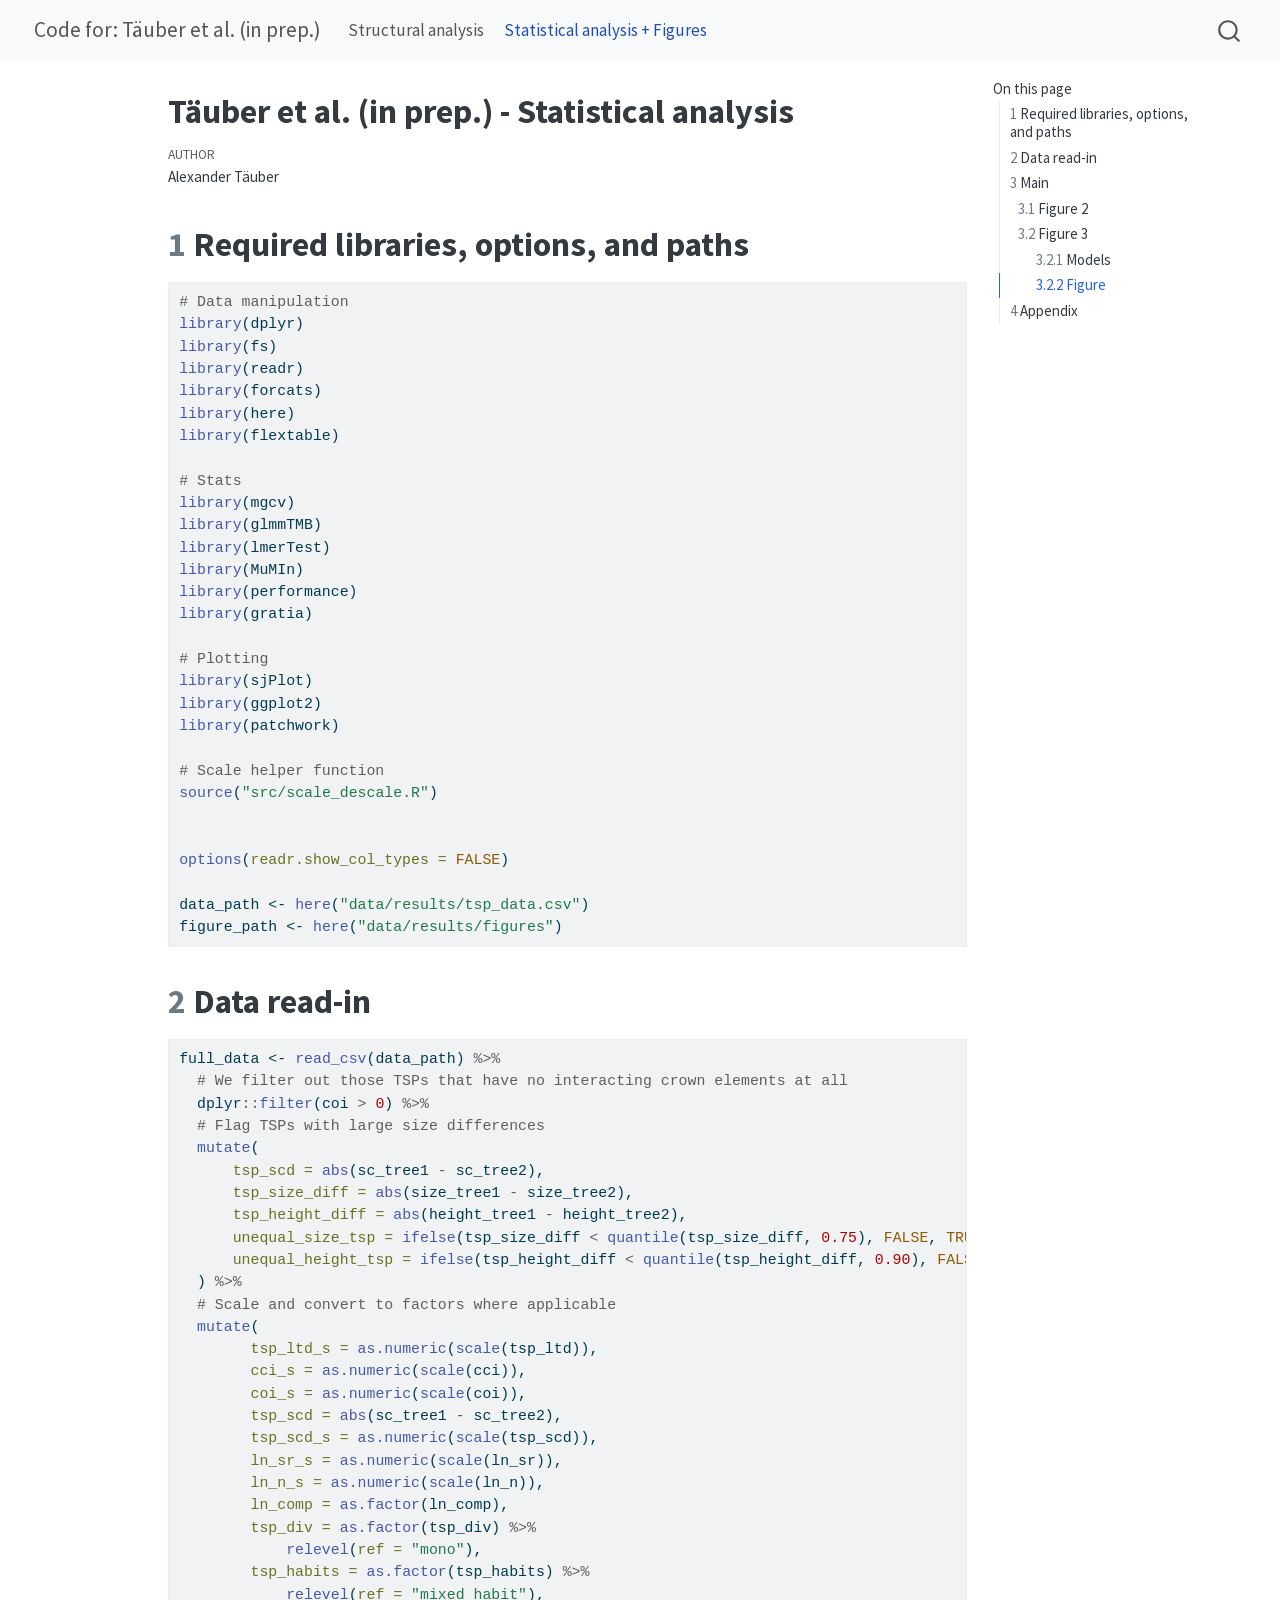
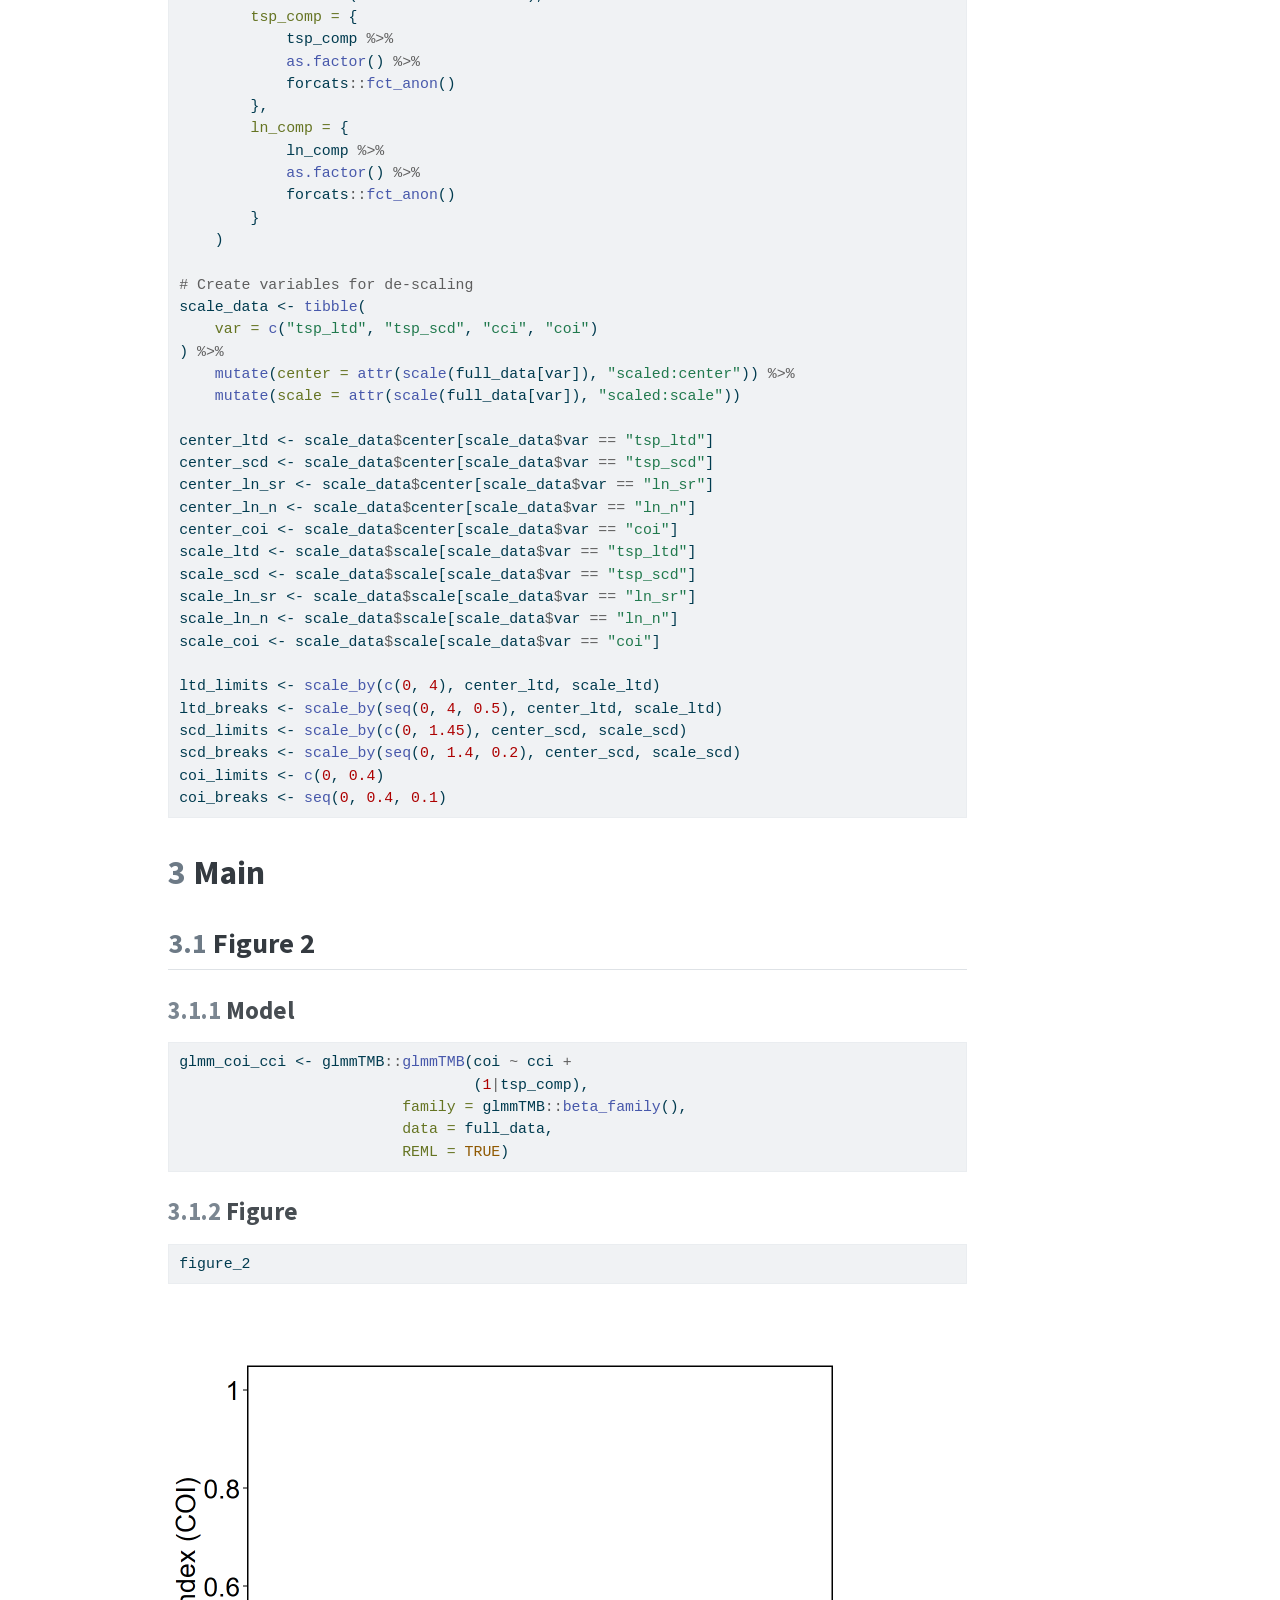
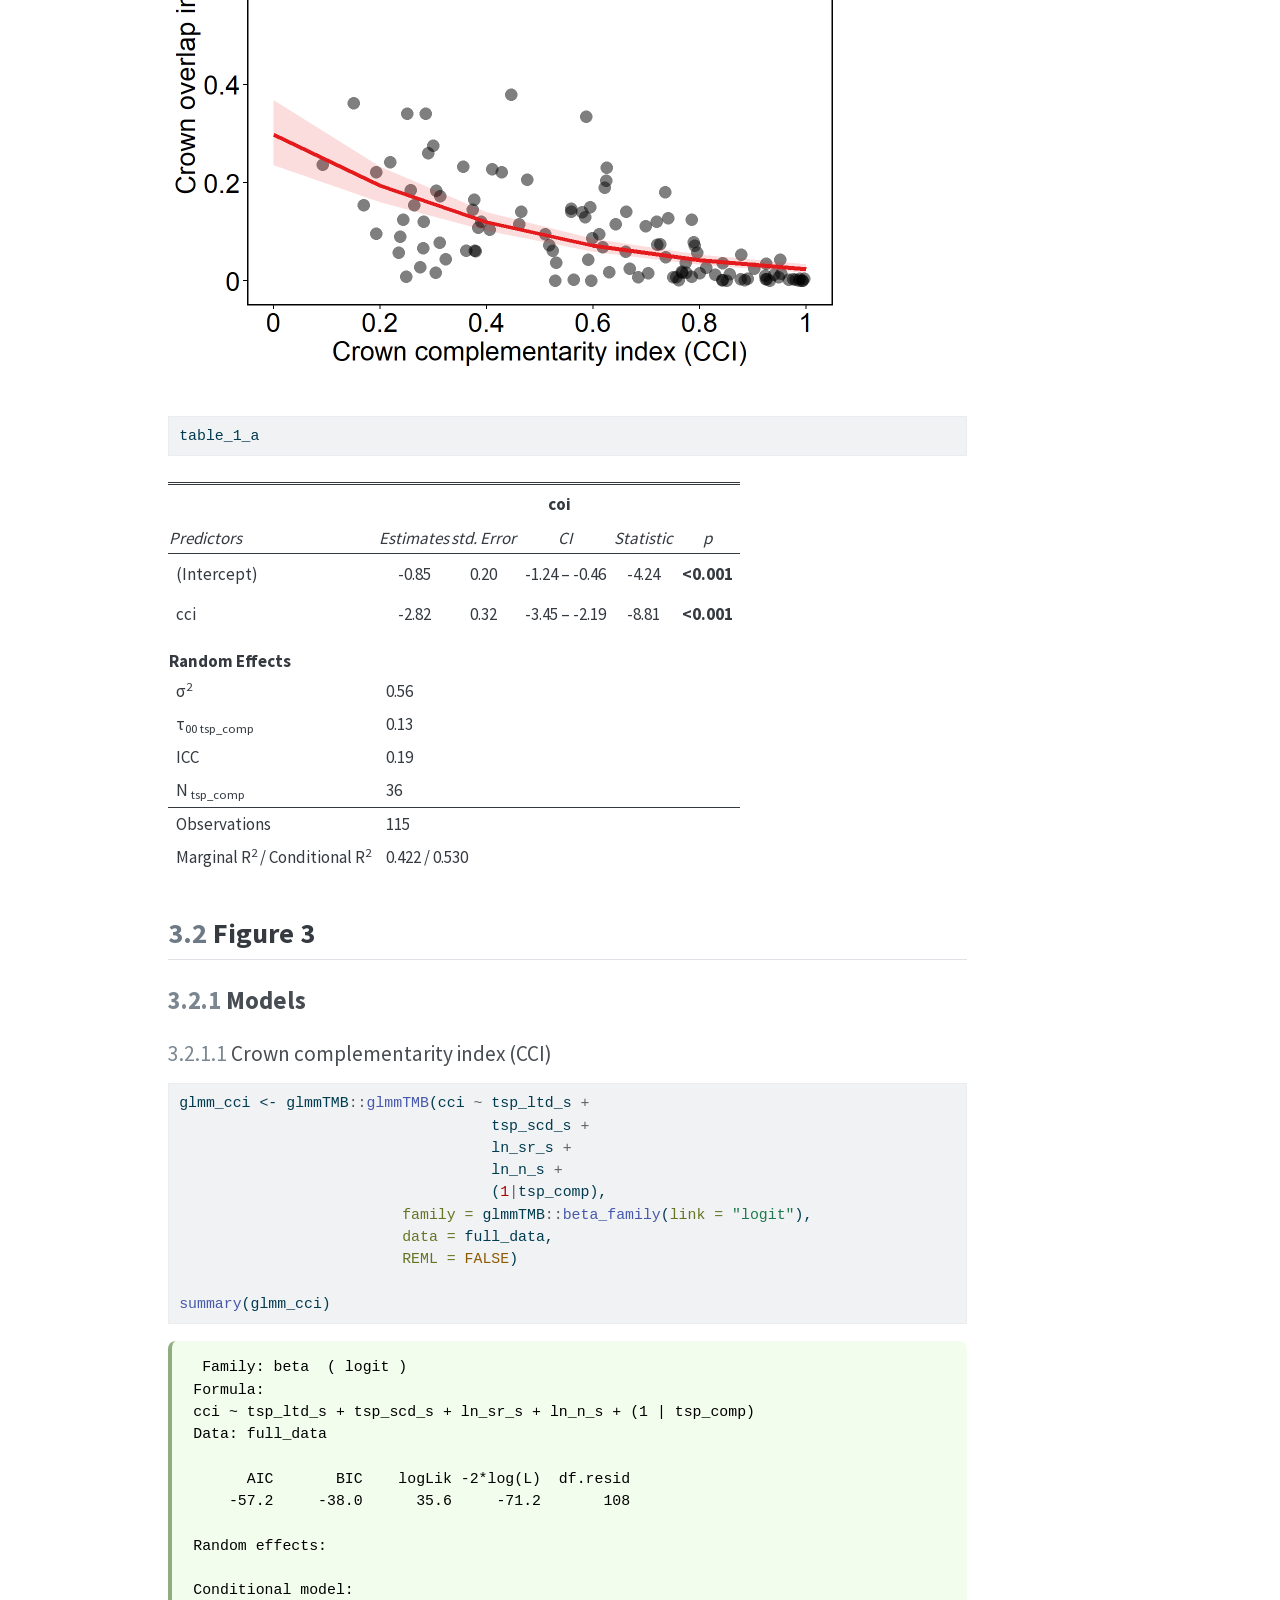
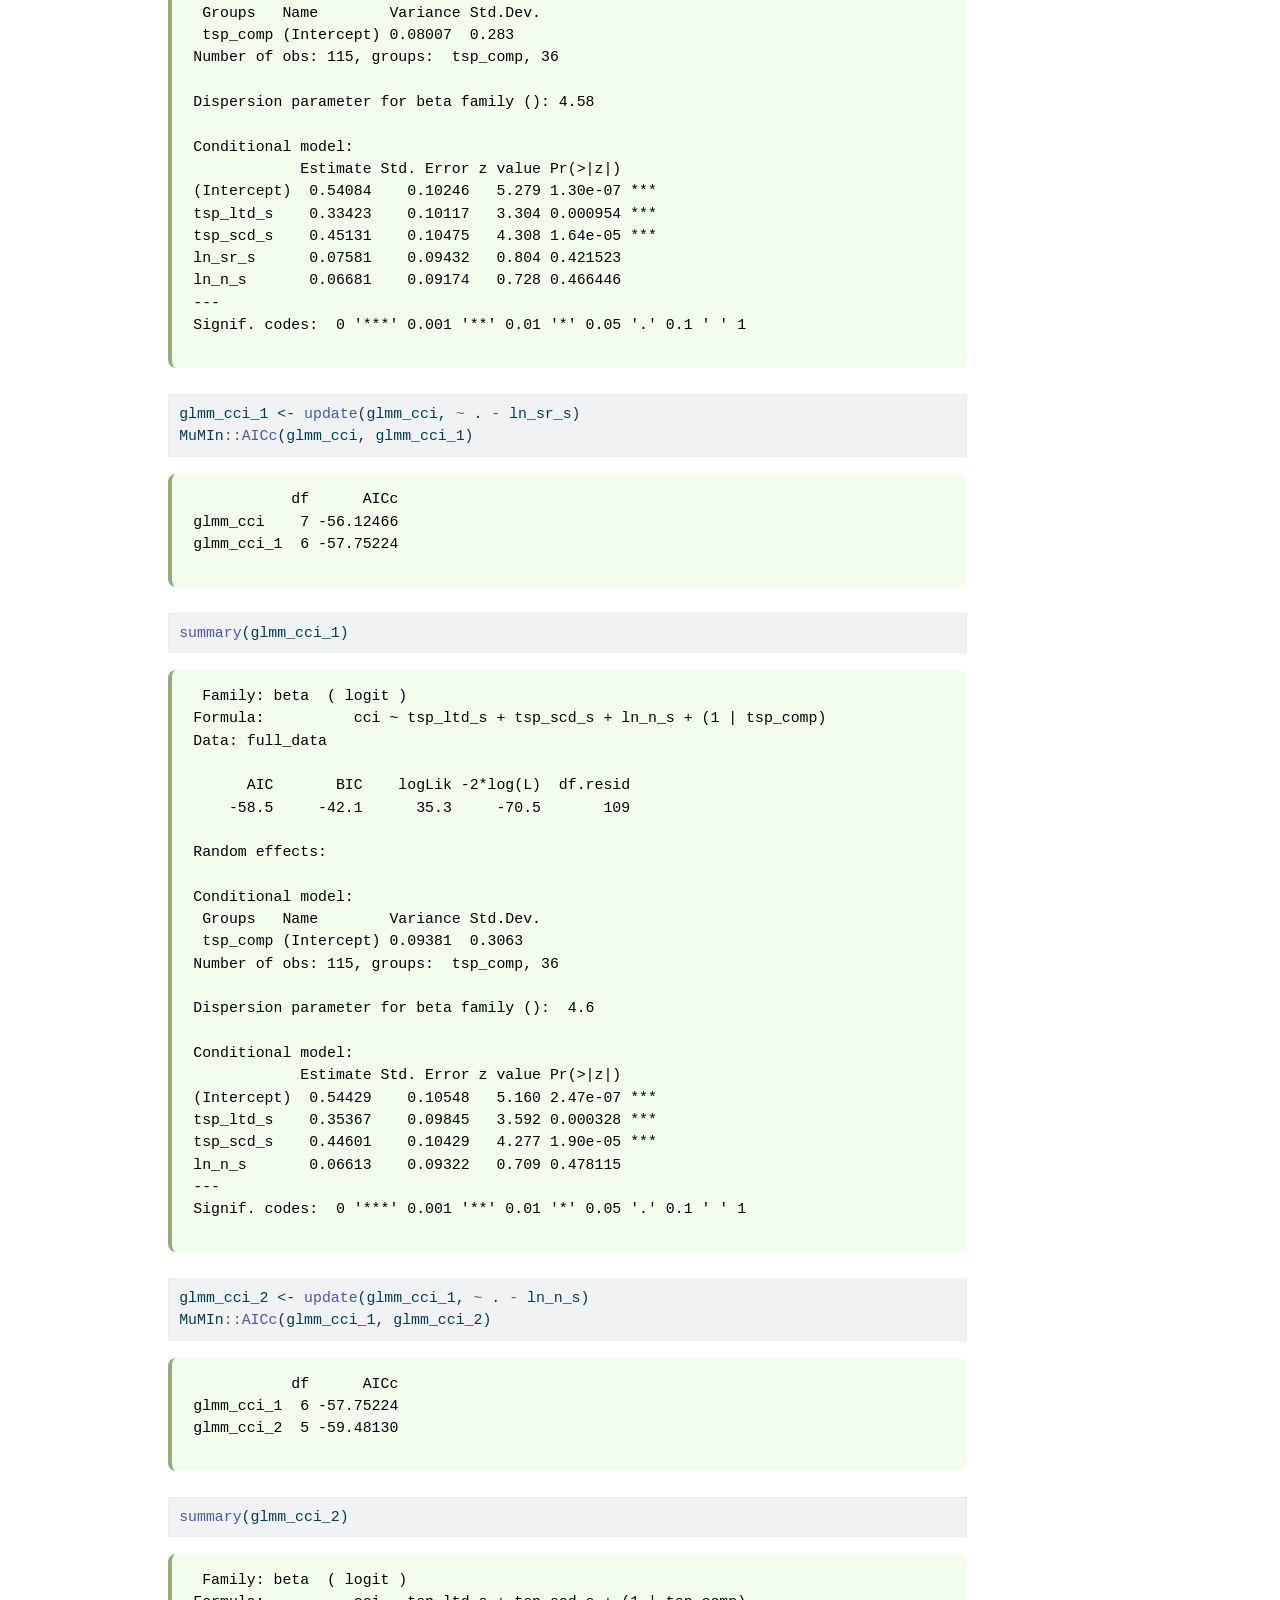
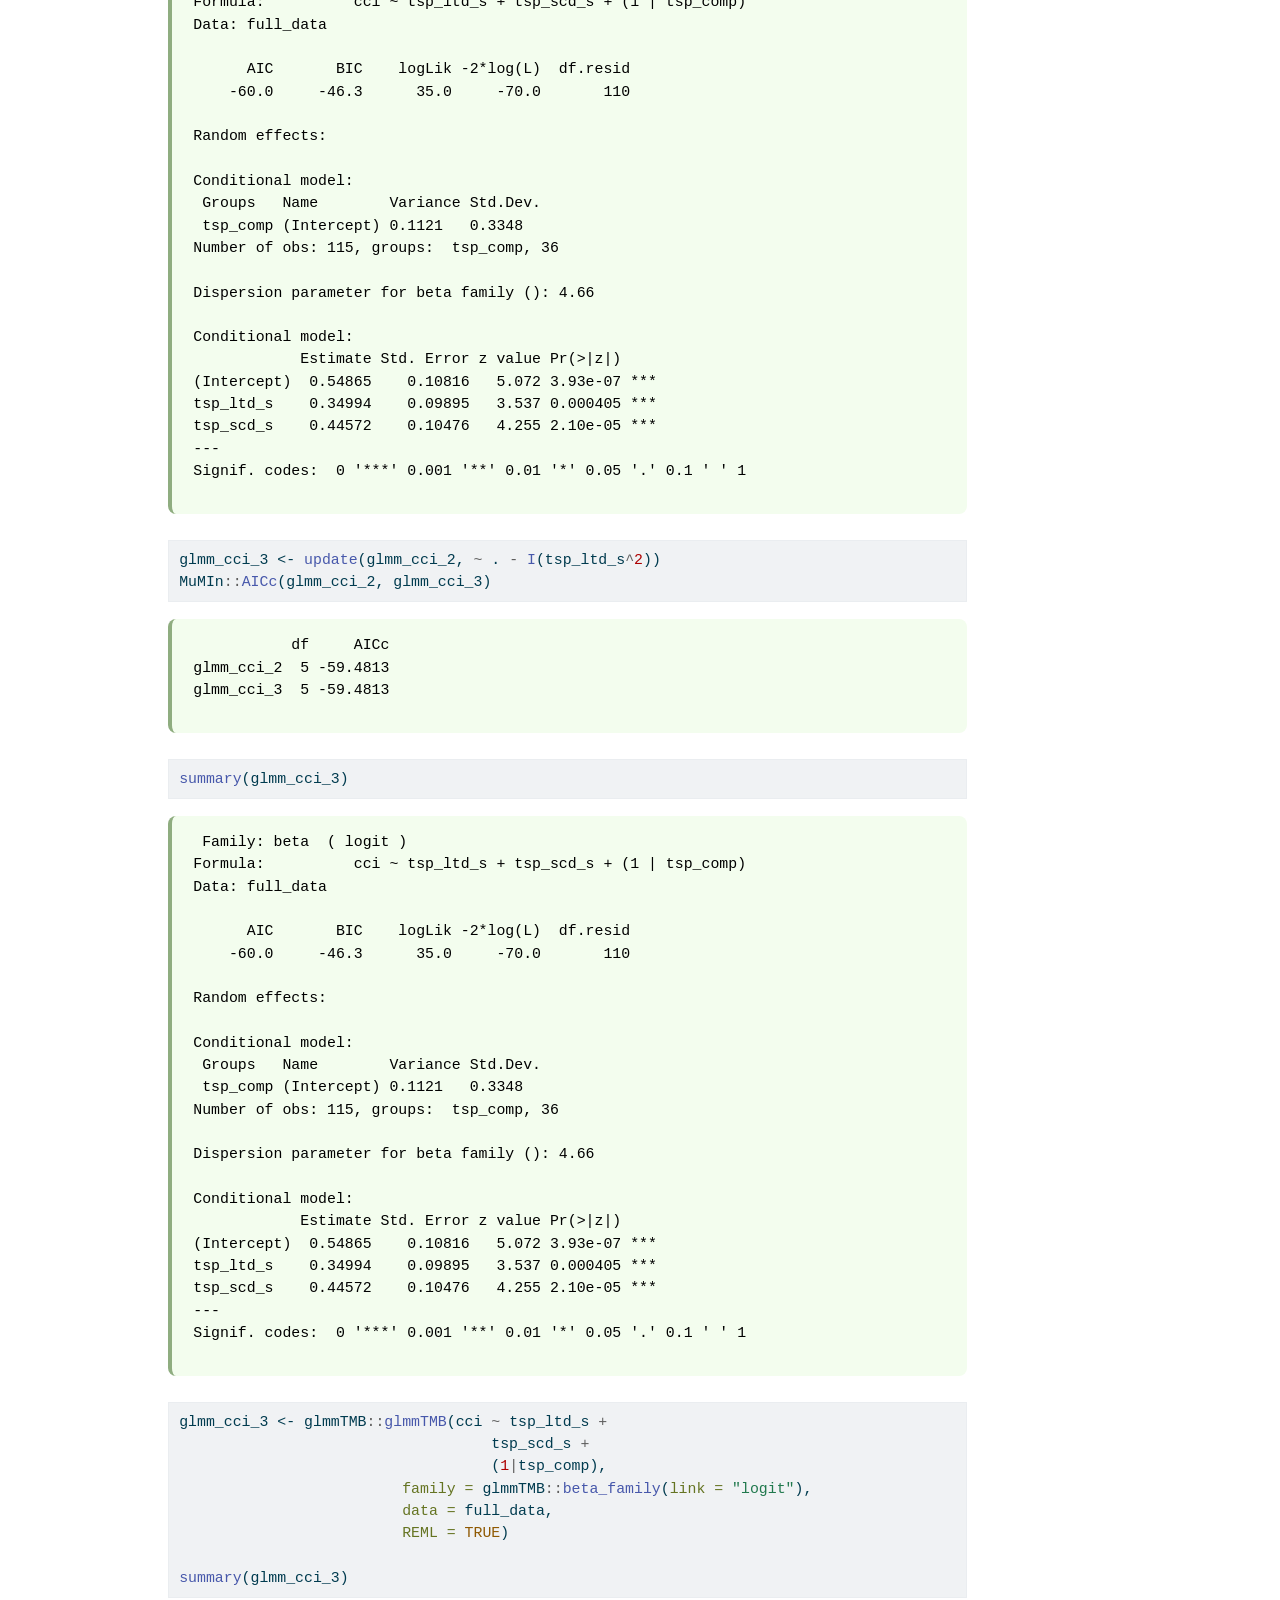
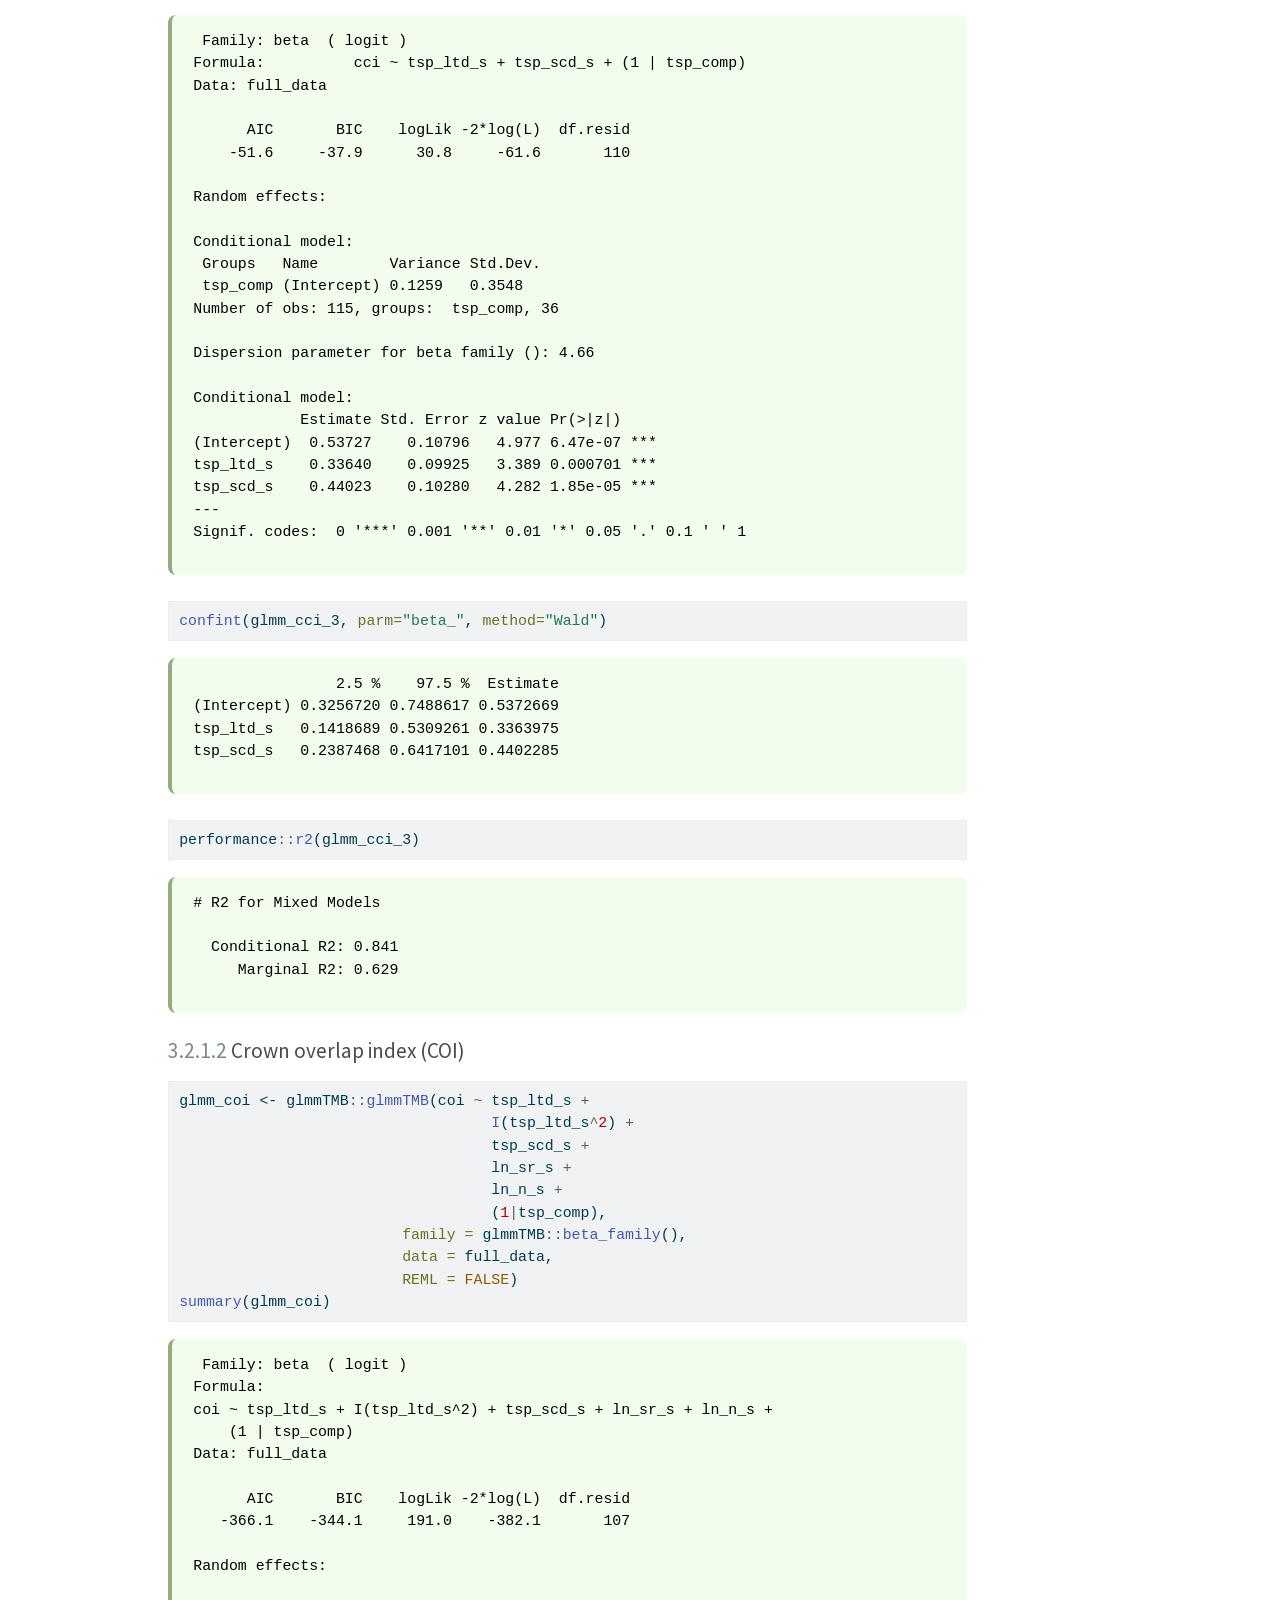
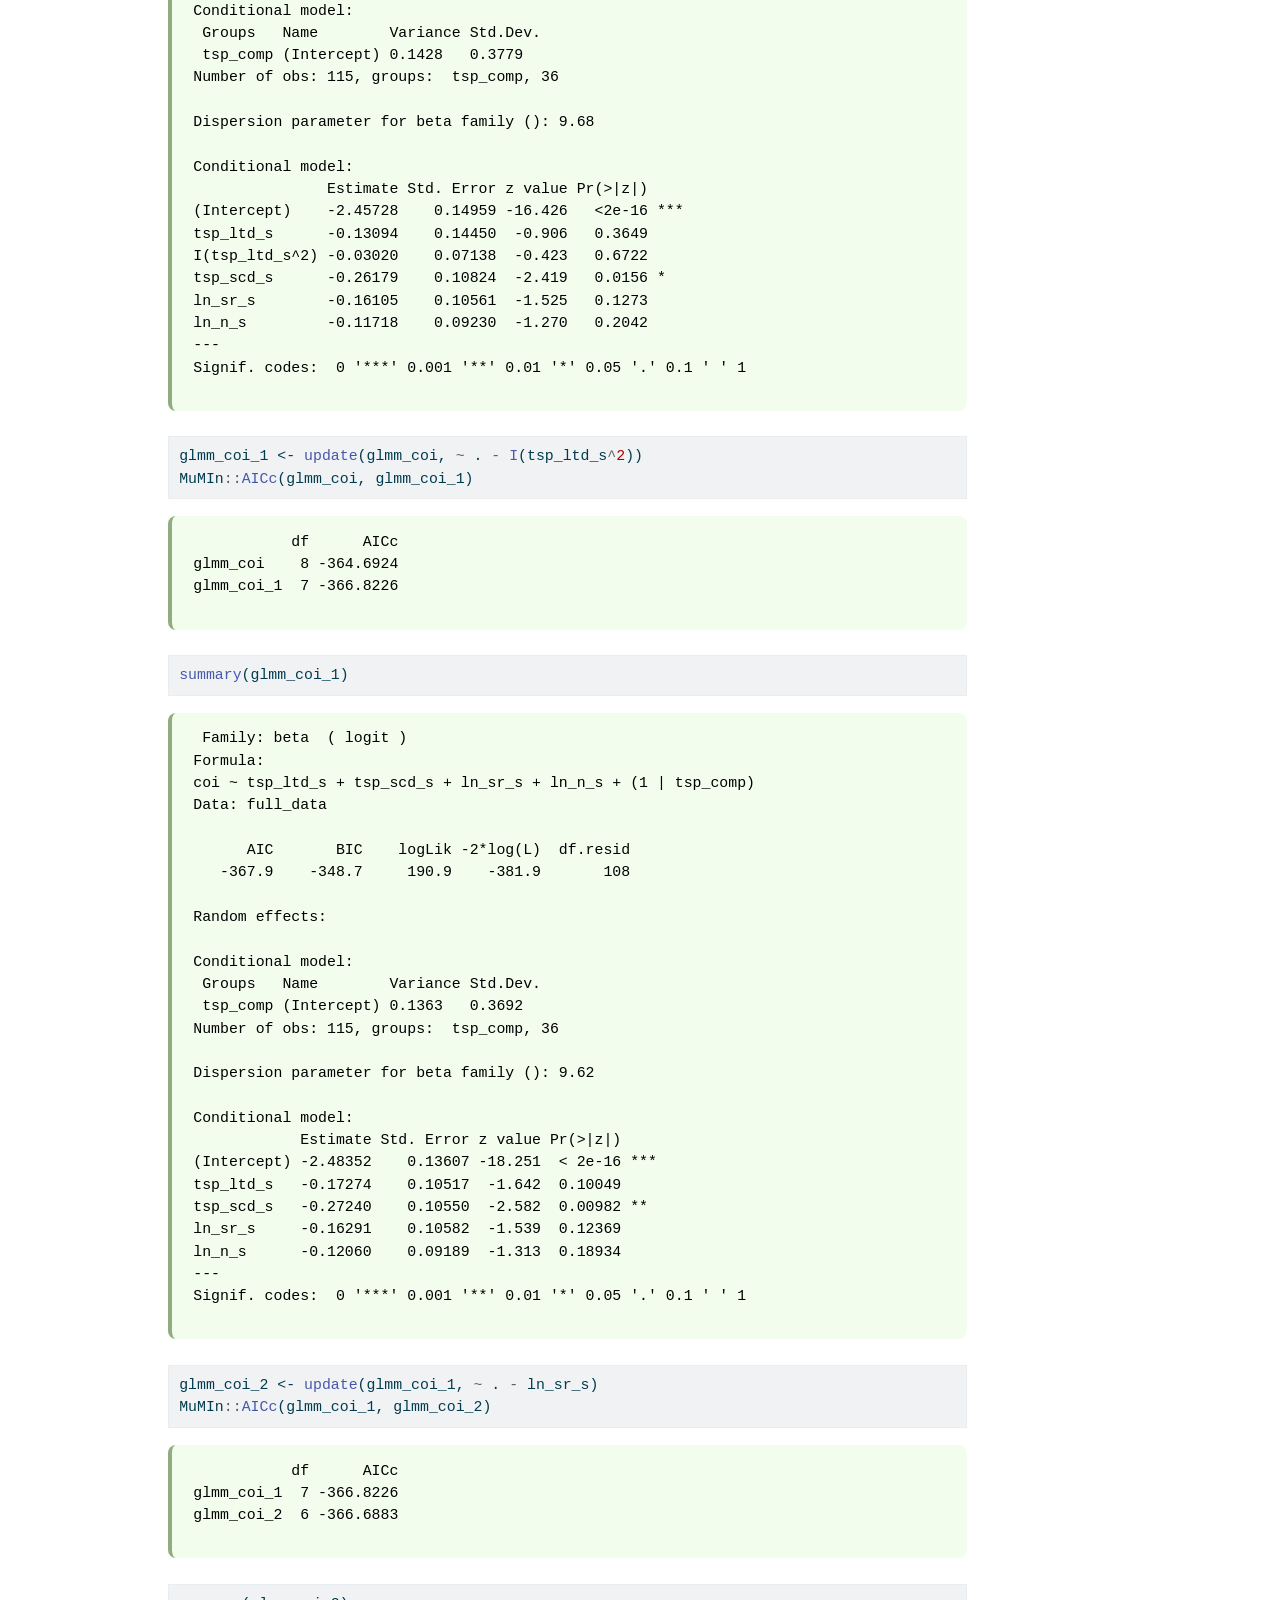
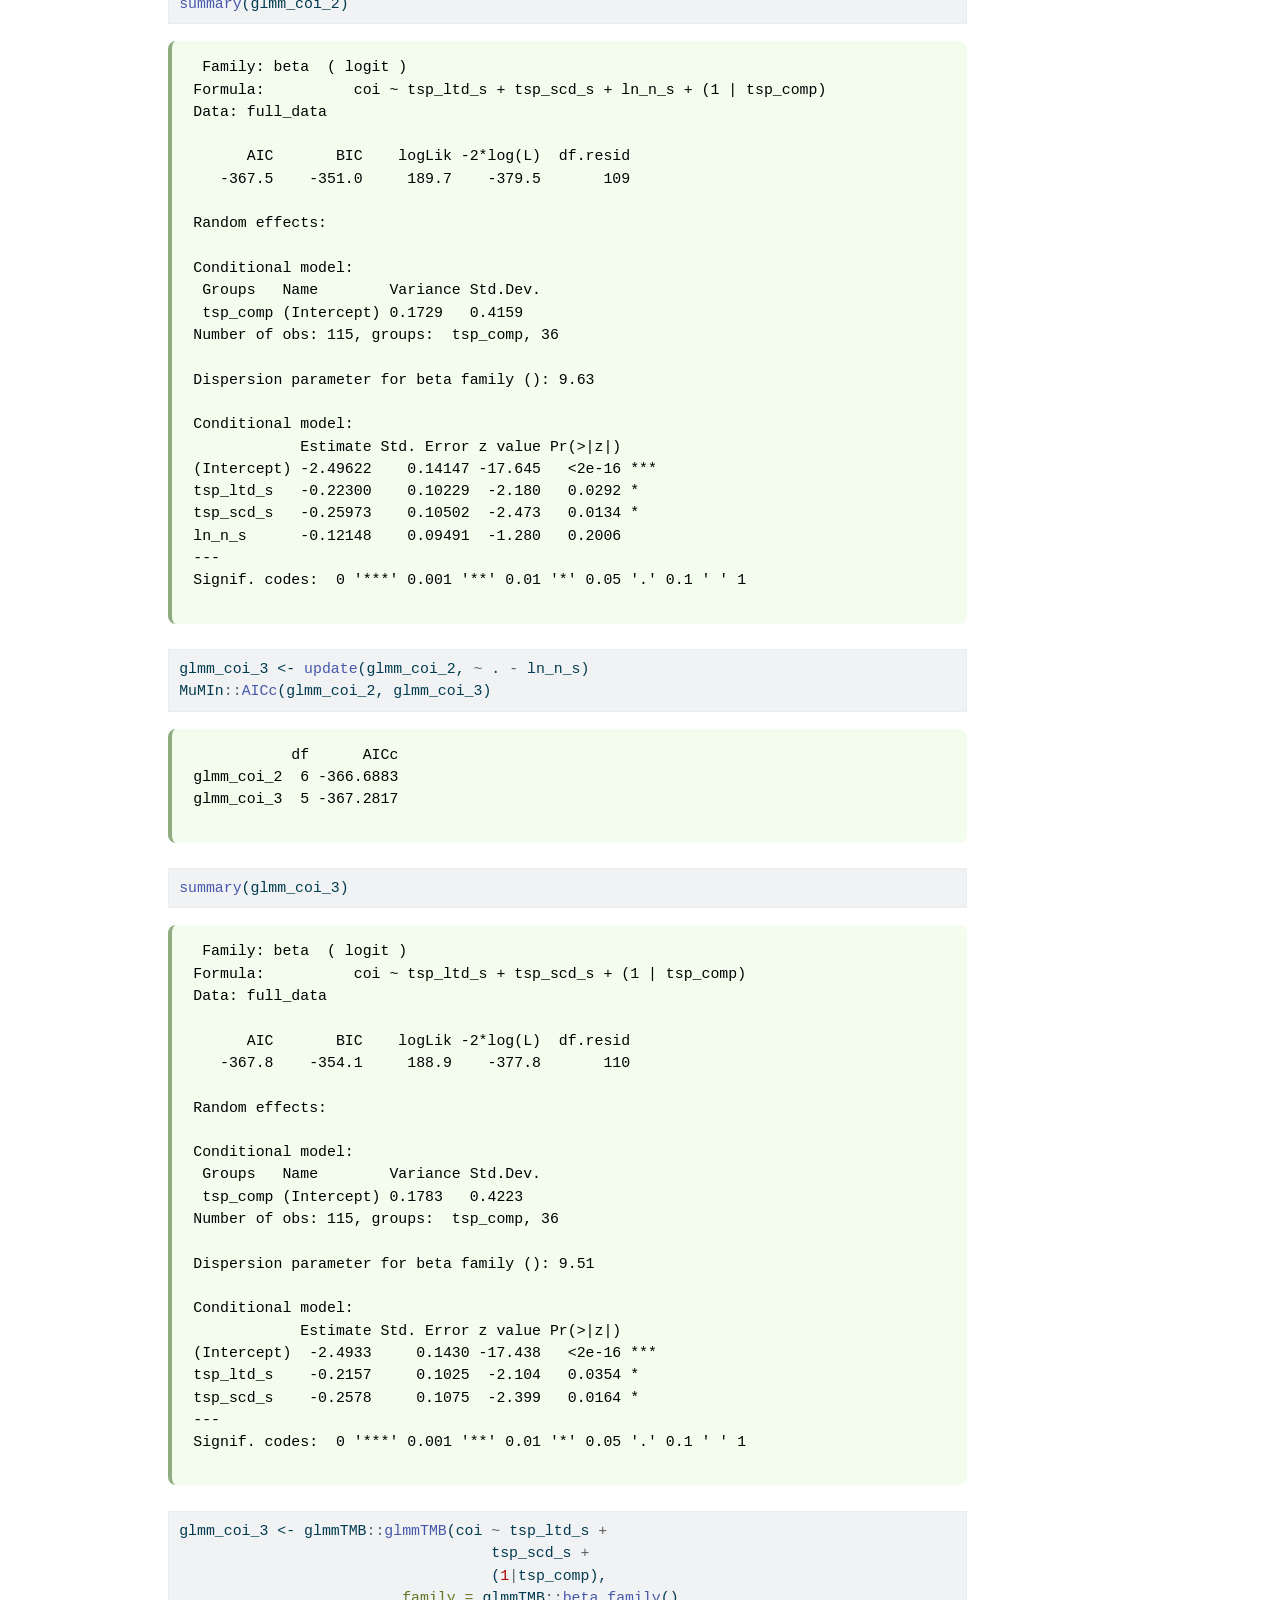
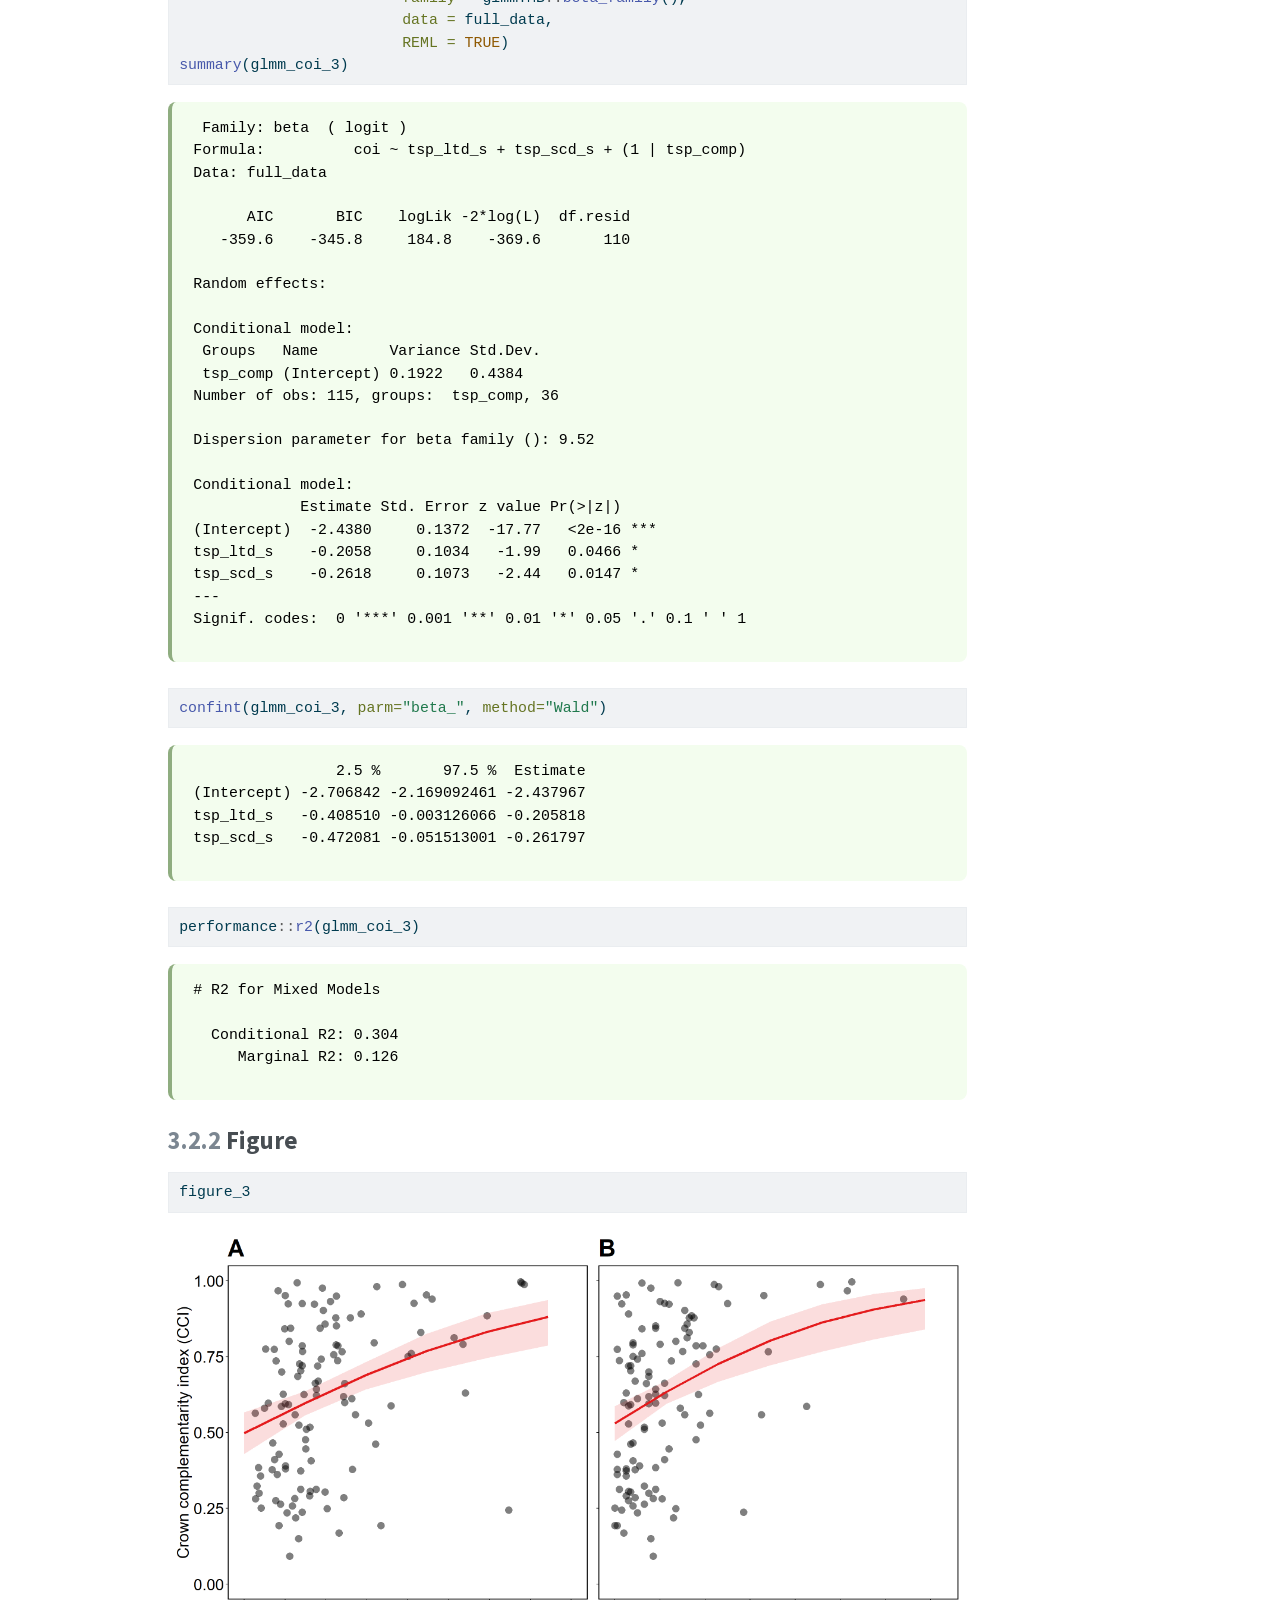
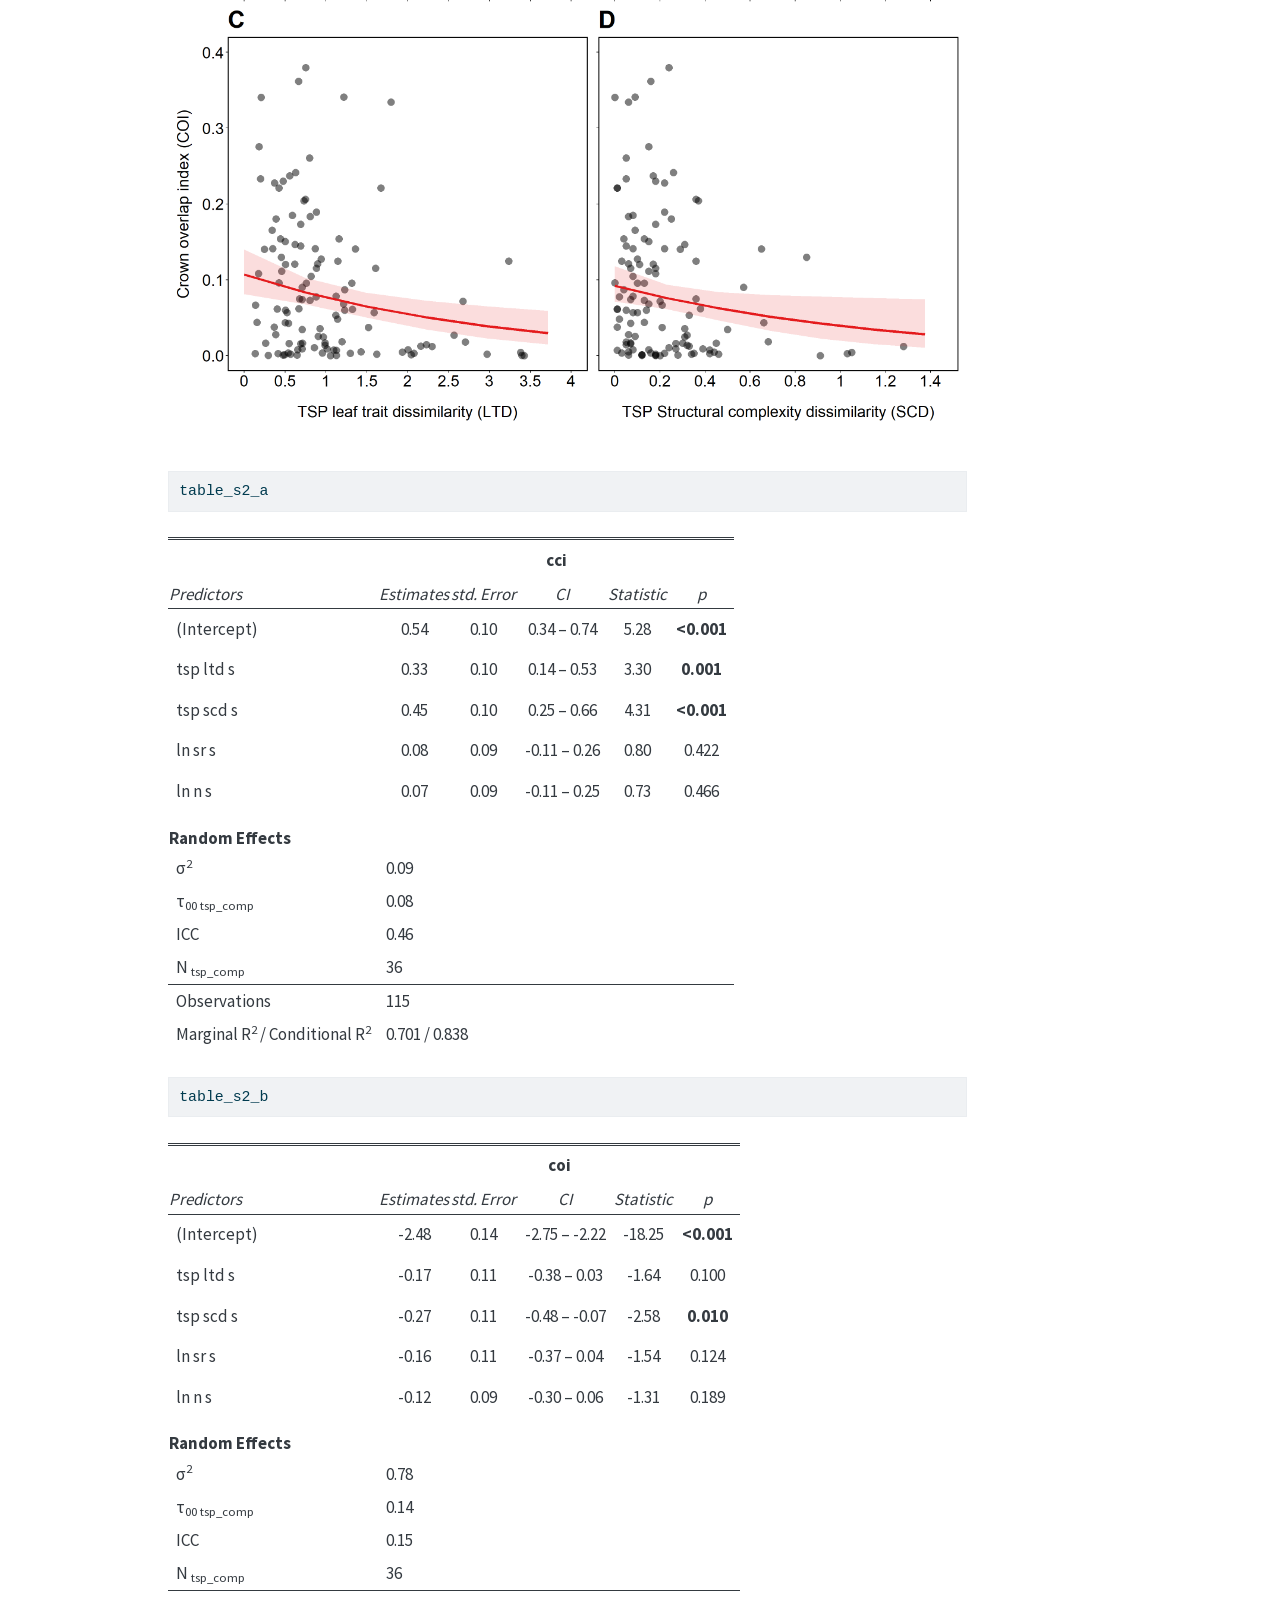
==== docs/models.html @ e3eb1659 "Update html" ====
<!DOCTYPE html>
<html xmlns="http://www.w3.org/1999/xhtml" lang="en" xml:lang="en"><head>

<meta charset="utf-8">
<meta name="generator" content="quarto-1.8.25">

<meta name="viewport" content="width=device-width, initial-scale=1.0, user-scalable=yes">

<meta name="author" content="Alexander Täuber">

<title>Täuber et al. (in prep.) - Statistical analysis – Code for: Täuber et al. (in prep.)</title>
<style>
code{white-space: pre-wrap;}
span.smallcaps{font-variant: small-caps;}
div.columns{display: flex; gap: min(4vw, 1.5em);}
div.column{flex: auto; overflow-x: auto;}
div.hanging-indent{margin-left: 1.5em; text-indent: -1.5em;}
ul.task-list{list-style: none;}
ul.task-list li input[type="checkbox"] {
width: 0.8em;
margin: 0 0.8em 0.2em -1em;  vertical-align: middle;
}

html { -webkit-text-size-adjust: 100%; }
pre > code.sourceCode { white-space: pre; position: relative; }
pre > code.sourceCode > span { display: inline-block; line-height: 1.25; }
pre > code.sourceCode > span:empty { height: 1.2em; }
.sourceCode { overflow: visible; }
code.sourceCode > span { color: inherit; text-decoration: inherit; }
div.sourceCode { margin: 1em 0; }
pre.sourceCode { margin: 0; }
@media screen {
div.sourceCode { overflow: auto; }
}
@media print {
pre > code.sourceCode { white-space: pre-wrap; }
pre > code.sourceCode > span { text-indent: -5em; padding-left: 5em; }
}
pre.numberSource code
{ counter-reset: source-line 0; }
pre.numberSource code > span
{ position: relative; left: -4em; counter-increment: source-line; }
pre.numberSource code > span > a:first-child::before
{ content: counter(source-line);
position: relative; left: -1em; text-align: right; vertical-align: baseline;
border: none; display: inline-block;
-webkit-touch-callout: none; -webkit-user-select: none;
-khtml-user-select: none; -moz-user-select: none;
-ms-user-select: none; user-select: none;
padding: 0 4px; width: 4em;
}
pre.numberSource { margin-left: 3em; padding-left: 4px; }
div.sourceCode
{ }
@media screen {
pre > code.sourceCode > span > a:first-child::before { text-decoration: underline; }
}
</style>


<script>const headroomChanged = new CustomEvent("quarto-hrChanged", {
  detail: {},
  bubbles: true,
  cancelable: false,
  composed: false,
});

const announceDismiss = () => {
  const annEl = window.document.getElementById("quarto-announcement");
  if (annEl) {
    annEl.remove();

    const annId = annEl.getAttribute("data-announcement-id");
    window.localStorage.setItem(`quarto-announce-${annId}`, "true");
  }
};

const announceRegister = () => {
  const annEl = window.document.getElementById("quarto-announcement");
  if (annEl) {
    const annId = annEl.getAttribute("data-announcement-id");
    const isDismissed =
      window.localStorage.getItem(`quarto-announce-${annId}`) || false;
    if (isDismissed) {
      announceDismiss();
      return;
    } else {
      annEl.classList.remove("hidden");
    }

    const actionEl = annEl.querySelector(".quarto-announcement-action");
    if (actionEl) {
      actionEl.addEventListener("click", function (e) {
        e.preventDefault();
        // Hide the bar immediately
        announceDismiss();
      });
    }
  }
};

window.document.addEventListener("DOMContentLoaded", function () {
  let init = false;

  announceRegister();

  // Manage the back to top button, if one is present.
  let lastScrollTop = window.pageYOffset || document.documentElement.scrollTop;
  const scrollDownBuffer = 5;
  const scrollUpBuffer = 35;
  const btn = document.getElementById("quarto-back-to-top");
  const hideBackToTop = () => {
    btn.style.display = "none";
  };
  const showBackToTop = () => {
    btn.style.display = "inline-block";
  };
  if (btn) {
    window.document.addEventListener(
      "scroll",
      function () {
        const currentScrollTop =
          window.pageYOffset || document.documentElement.scrollTop;

        // Shows and hides the button 'intelligently' as the user scrolls
        if (currentScrollTop - scrollDownBuffer > lastScrollTop) {
          hideBackToTop();
          lastScrollTop = currentScrollTop <= 0 ? 0 : currentScrollTop;
        } else if (currentScrollTop < lastScrollTop - scrollUpBuffer) {
          showBackToTop();
          lastScrollTop = currentScrollTop <= 0 ? 0 : currentScrollTop;
        }

        // Show the button at the bottom, hides it at the top
        if (currentScrollTop <= 0) {
          hideBackToTop();
        } else if (
          window.innerHeight + currentScrollTop >=
          document.body.offsetHeight
        ) {
          showBackToTop();
        }
      },
      false
    );
  }

  function throttle(func, wait) {
    var timeout;
    return function () {
      const context = this;
      const args = arguments;
      const later = function () {
        clearTimeout(timeout);
        timeout = null;
        func.apply(context, args);
      };

      if (!timeout) {
        timeout = setTimeout(later, wait);
      }
    };
  }

  function headerOffset() {
    // Set an offset if there is are fixed top navbar
    const headerEl = window.document.querySelector("header.fixed-top");
    if (headerEl) {
      return headerEl.clientHeight;
    } else {
      return 0;
    }
  }

  function footerOffset() {
    const footerEl = window.document.querySelector("footer.footer");
    if (footerEl) {
      return footerEl.clientHeight;
    } else {
      return 0;
    }
  }

  function dashboardOffset() {
    const dashboardNavEl = window.document.getElementById(
      "quarto-dashboard-header"
    );
    if (dashboardNavEl !== null) {
      return dashboardNavEl.clientHeight;
    } else {
      return 0;
    }
  }

  function updateDocumentOffsetWithoutAnimation() {
    updateDocumentOffset(false);
  }

  function updateDocumentOffset(animated) {
    // set body offset
    const topOffset = headerOffset();
    const bodyOffset = topOffset + footerOffset() + dashboardOffset();
    const bodyEl = window.document.body;
    bodyEl.setAttribute("data-bs-offset", topOffset);
    bodyEl.style.paddingTop = topOffset + "px";

    // deal with sidebar offsets
    const sidebars = window.document.querySelectorAll(
      ".sidebar, .headroom-target"
    );
    sidebars.forEach((sidebar) => {
      if (!animated) {
        sidebar.classList.add("notransition");
        // Remove the no transition class after the animation has time to complete
        setTimeout(function () {
          sidebar.classList.remove("notransition");
        }, 201);
      }

      if (window.Headroom && sidebar.classList.contains("sidebar-unpinned")) {
        sidebar.style.top = "0";
        sidebar.style.maxHeight = "100vh";
      } else {
        sidebar.style.top = topOffset + "px";
        sidebar.style.maxHeight = "calc(100vh - " + topOffset + "px)";
      }
    });

    // allow space for footer
    const mainContainer = window.document.querySelector(".quarto-container");
    if (mainContainer) {
      mainContainer.style.minHeight = "calc(100vh - " + bodyOffset + "px)";
    }

    // link offset
    let linkStyle = window.document.querySelector("#quarto-target-style");
    if (!linkStyle) {
      linkStyle = window.document.createElement("style");
      linkStyle.setAttribute("id", "quarto-target-style");
      window.document.head.appendChild(linkStyle);
    }
    while (linkStyle.firstChild) {
      linkStyle.removeChild(linkStyle.firstChild);
    }
    if (topOffset > 0) {
      linkStyle.appendChild(
        window.document.createTextNode(`
      section:target::before {
        content: "";
        display: block;
        height: ${topOffset}px;
        margin: -${topOffset}px 0 0;
      }`)
      );
    }
    if (init) {
      window.dispatchEvent(headroomChanged);
    }
    init = true;
  }

  // initialize headroom
  var header = window.document.querySelector("#quarto-header");
  if (header && window.Headroom) {
    const headroom = new window.Headroom(header, {
      tolerance: 5,
      onPin: function () {
        const sidebars = window.document.querySelectorAll(
          ".sidebar, .headroom-target"
        );
        sidebars.forEach((sidebar) => {
          sidebar.classList.remove("sidebar-unpinned");
        });
        updateDocumentOffset();
      },
      onUnpin: function () {
        const sidebars = window.document.querySelectorAll(
          ".sidebar, .headroom-target"
        );
        sidebars.forEach((sidebar) => {
          sidebar.classList.add("sidebar-unpinned");
        });
        updateDocumentOffset();
      },
    });
    headroom.init();

    let frozen = false;
    window.quartoToggleHeadroom = function () {
      if (frozen) {
        headroom.unfreeze();
        frozen = false;
      } else {
        headroom.freeze();
        frozen = true;
      }
    };
  }

  window.addEventListener(
    "hashchange",
    function (e) {
      if (
        getComputedStyle(document.documentElement).scrollBehavior !== "smooth"
      ) {
        window.scrollTo(0, window.pageYOffset - headerOffset());
      }
    },
    false
  );

  // Observe size changed for the header
  const headerEl = window.document.querySelector("header.fixed-top");
  if (headerEl && window.ResizeObserver) {
    const observer = new window.ResizeObserver(() => {
      setTimeout(updateDocumentOffsetWithoutAnimation, 0);
    });
    observer.observe(headerEl, {
      attributes: true,
      childList: true,
      characterData: true,
    });
  } else {
    window.addEventListener(
      "resize",
      throttle(updateDocumentOffsetWithoutAnimation, 50)
    );
  }
  setTimeout(updateDocumentOffsetWithoutAnimation, 250);

  // fixup index.html links if we aren't on the filesystem
  if (window.location.protocol !== "file:") {
    const links = window.document.querySelectorAll("a");
    for (let i = 0; i < links.length; i++) {
      if (links[i].href) {
        links[i].dataset.originalHref = links[i].href;
        links[i].href = links[i].href.replace(/\/index\.html/, "/");
      }
    }

    // Fixup any sharing links that require urls
    // Append url to any sharing urls
    const sharingLinks = window.document.querySelectorAll(
      "a.sidebar-tools-main-item, a.quarto-navigation-tool, a.quarto-navbar-tools, a.quarto-navbar-tools-item"
    );
    for (let i = 0; i < sharingLinks.length; i++) {
      const sharingLink = sharingLinks[i];
      const href = sharingLink.getAttribute("href");
      if (href) {
        sharingLink.setAttribute(
          "href",
          href.replace("|url|", window.location.href)
        );
      }
    }

    // Scroll the active navigation item into view, if necessary
    const navSidebar = window.document.querySelector("nav#quarto-sidebar");
    if (navSidebar) {
      // Find the active item
      const activeItem = navSidebar.querySelector("li.sidebar-item a.active");
      if (activeItem) {
        // Wait for the scroll height and height to resolve by observing size changes on the
        // nav element that is scrollable
        const resizeObserver = new ResizeObserver((_entries) => {
          // The bottom of the element
          const elBottom = activeItem.offsetTop;
          const viewBottom = navSidebar.scrollTop + navSidebar.clientHeight;

          // The element height and scroll height are the same, then we are still loading
          if (viewBottom !== navSidebar.scrollHeight) {
            // Determine if the item isn't visible and scroll to it
            if (elBottom >= viewBottom) {
              navSidebar.scrollTop = elBottom;
            }

            // stop observing now since we've completed the scroll
            resizeObserver.unobserve(navSidebar);
          }
        });
        resizeObserver.observe(navSidebar);
      }
    }
  }
});
</script>
<script>/*!
 * headroom.js v0.12.0 - Give your page some headroom. Hide your header until you need it
 * Copyright (c) 2020 Nick Williams - http://wicky.nillia.ms/headroom.js
 * License: MIT
 */

!function(t,n){"object"==typeof exports&&"undefined"!=typeof module?module.exports=n():"function"==typeof define&&define.amd?define(n):(t=t||self).Headroom=n()}(this,function(){"use strict";function t(){return"undefined"!=typeof window}function d(t){return function(t){return t&&t.document&&function(t){return 9===t.nodeType}(t.document)}(t)?function(t){var n=t.document,o=n.body,s=n.documentElement;return{scrollHeight:function(){return Math.max(o.scrollHeight,s.scrollHeight,o.offsetHeight,s.offsetHeight,o.clientHeight,s.clientHeight)},height:function(){return t.innerHeight||s.clientHeight||o.clientHeight},scrollY:function(){return void 0!==t.pageYOffset?t.pageYOffset:(s||o.parentNode||o).scrollTop}}}(t):function(t){return{scrollHeight:function(){return Math.max(t.scrollHeight,t.offsetHeight,t.clientHeight)},height:function(){return Math.max(t.offsetHeight,t.clientHeight)},scrollY:function(){return t.scrollTop}}}(t)}function n(t,s,e){var n,o=function(){var n=!1;try{var t={get passive(){n=!0}};window.addEventListener("test",t,t),window.removeEventListener("test",t,t)}catch(t){n=!1}return n}(),i=!1,r=d(t),l=r.scrollY(),a={};function c(){var t=Math.round(r.scrollY()),n=r.height(),o=r.scrollHeight();a.scrollY=t,a.lastScrollY=l,a.direction=l<t?"down":"up",a.distance=Math.abs(t-l),a.isOutOfBounds=t<0||o<t+n,a.top=t<=s.offset[a.direction],a.bottom=o<=t+n,a.toleranceExceeded=a.distance>s.tolerance[a.direction],e(a),l=t,i=!1}function h(){i||(i=!0,n=requestAnimationFrame(c))}var u=!!o&&{passive:!0,capture:!1};return t.addEventListener("scroll",h,u),c(),{destroy:function(){cancelAnimationFrame(n),t.removeEventListener("scroll",h,u)}}}function o(t){return t===Object(t)?t:{down:t,up:t}}function s(t,n){n=n||{},Object.assign(this,s.options,n),this.classes=Object.assign({},s.options.classes,n.classes),this.elem=t,this.tolerance=o(this.tolerance),this.offset=o(this.offset),this.initialised=!1,this.frozen=!1}return s.prototype={constructor:s,init:function(){return s.cutsTheMustard&&!this.initialised&&(this.addClass("initial"),this.initialised=!0,setTimeout(function(t){t.scrollTracker=n(t.scroller,{offset:t.offset,tolerance:t.tolerance},t.update.bind(t))},100,this)),this},destroy:function(){this.initialised=!1,Object.keys(this.classes).forEach(this.removeClass,this),this.scrollTracker.destroy()},unpin:function(){!this.hasClass("pinned")&&this.hasClass("unpinned")||(this.addClass("unpinned"),this.removeClass("pinned"),this.onUnpin&&this.onUnpin.call(this))},pin:function(){this.hasClass("unpinned")&&(this.addClass("pinned"),this.removeClass("unpinned"),this.onPin&&this.onPin.call(this))},freeze:function(){this.frozen=!0,this.addClass("frozen")},unfreeze:function(){this.frozen=!1,this.removeClass("frozen")},top:function(){this.hasClass("top")||(this.addClass("top"),this.removeClass("notTop"),this.onTop&&this.onTop.call(this))},notTop:function(){this.hasClass("notTop")||(this.addClass("notTop"),this.removeClass("top"),this.onNotTop&&this.onNotTop.call(this))},bottom:function(){this.hasClass("bottom")||(this.addClass("bottom"),this.removeClass("notBottom"),this.onBottom&&this.onBottom.call(this))},notBottom:function(){this.hasClass("notBottom")||(this.addClass("notBottom"),this.removeClass("bottom"),this.onNotBottom&&this.onNotBottom.call(this))},shouldUnpin:function(t){return"down"===t.direction&&!t.top&&t.toleranceExceeded},shouldPin:function(t){return"up"===t.direction&&t.toleranceExceeded||t.top},addClass:function(t){this.elem.classList.add.apply(this.elem.classList,this.classes[t].split(" "))},removeClass:function(t){this.elem.classList.remove.apply(this.elem.classList,this.classes[t].split(" "))},hasClass:function(t){return this.classes[t].split(" ").every(function(t){return this.classList.contains(t)},this.elem)},update:function(t){t.isOutOfBounds||!0!==this.frozen&&(t.top?this.top():this.notTop(),t.bottom?this.bottom():this.notBottom(),this.shouldUnpin(t)?this.unpin():this.shouldPin(t)&&this.pin())}},s.options={tolerance:{up:0,down:0},offset:0,scroller:t()?window:null,classes:{frozen:"headroom--frozen",pinned:"headroom--pinned",unpinned:"headroom--unpinned",top:"headroom--top",notTop:"headroom--not-top",bottom:"headroom--bottom",notBottom:"headroom--not-bottom",initial:"headroom"}},s.cutsTheMustard=!!(t()&&function(){}.bind&&"classList"in document.documentElement&&Object.assign&&Object.keys&&requestAnimationFrame),s});
</script>
<script>/*!
 * clipboard.js v2.0.11
 * https://clipboardjs.com/
 *
 * Licensed MIT © Zeno Rocha
 */
!function(t,e){"object"==typeof exports&&"object"==typeof module?module.exports=e():"function"==typeof define&&define.amd?define([],e):"object"==typeof exports?exports.ClipboardJS=e():t.ClipboardJS=e()}(this,function(){return n={686:function(t,e,n){"use strict";n.d(e,{default:function(){return b}});var e=n(279),i=n.n(e),e=n(370),u=n.n(e),e=n(817),r=n.n(e);function c(t){try{return document.execCommand(t)}catch(t){return}}var a=function(t){t=r()(t);return c("cut"),t};function o(t,e){var n,o,t=(n=t,o="rtl"===document.documentElement.getAttribute("dir"),(t=document.createElement("textarea")).style.fontSize="12pt",t.style.border="0",t.style.padding="0",t.style.margin="0",t.style.position="absolute",t.style[o?"right":"left"]="-9999px",o=window.pageYOffset||document.documentElement.scrollTop,t.style.top="".concat(o,"px"),t.setAttribute("readonly",""),t.value=n,t);return e.container.appendChild(t),e=r()(t),c("copy"),t.remove(),e}var f=function(t){var e=1<arguments.length&&void 0!==arguments[1]?arguments[1]:{container:document.body},n="";return"string"==typeof t?n=o(t,e):t instanceof HTMLInputElement&&!["text","search","url","tel","password"].includes(null==t?void 0:t.type)?n=o(t.value,e):(n=r()(t),c("copy")),n};function l(t){return(l="function"==typeof Symbol&&"symbol"==typeof Symbol.iterator?function(t){return typeof t}:function(t){return t&&"function"==typeof Symbol&&t.constructor===Symbol&&t!==Symbol.prototype?"symbol":typeof t})(t)}var s=function(){var t=0<arguments.length&&void 0!==arguments[0]?arguments[0]:{},e=t.action,n=void 0===e?"copy":e,o=t.container,e=t.target,t=t.text;if("copy"!==n&&"cut"!==n)throw new Error('Invalid "action" value, use either "copy" or "cut"');if(void 0!==e){if(!e||"object"!==l(e)||1!==e.nodeType)throw new Error('Invalid "target" value, use a valid Element');if("copy"===n&&e.hasAttribute("disabled"))throw new Error('Invalid "target" attribute. Please use "readonly" instead of "disabled" attribute');if("cut"===n&&(e.hasAttribute("readonly")||e.hasAttribute("disabled")))throw new Error('Invalid "target" attribute. You can\'t cut text from elements with "readonly" or "disabled" attributes')}return t?f(t,{container:o}):e?"cut"===n?a(e):f(e,{container:o}):void 0};function p(t){return(p="function"==typeof Symbol&&"symbol"==typeof Symbol.iterator?function(t){return typeof t}:function(t){return t&&"function"==typeof Symbol&&t.constructor===Symbol&&t!==Symbol.prototype?"symbol":typeof t})(t)}function d(t,e){for(var n=0;n<e.length;n++){var o=e[n];o.enumerable=o.enumerable||!1,o.configurable=!0,"value"in o&&(o.writable=!0),Object.defineProperty(t,o.key,o)}}function y(t,e){return(y=Object.setPrototypeOf||function(t,e){return t.__proto__=e,t})(t,e)}function h(n){var o=function(){if("undefined"==typeof Reflect||!Reflect.construct)return!1;if(Reflect.construct.sham)return!1;if("function"==typeof Proxy)return!0;try{return Date.prototype.toString.call(Reflect.construct(Date,[],function(){})),!0}catch(t){return!1}}();return function(){var t,e=v(n);return t=o?(t=v(this).constructor,Reflect.construct(e,arguments,t)):e.apply(this,arguments),e=this,!(t=t)||"object"!==p(t)&&"function"!=typeof t?function(t){if(void 0!==t)return t;throw new ReferenceError("this hasn't been initialised - super() hasn't been called")}(e):t}}function v(t){return(v=Object.setPrototypeOf?Object.getPrototypeOf:function(t){return t.__proto__||Object.getPrototypeOf(t)})(t)}function m(t,e){t="data-clipboard-".concat(t);if(e.hasAttribute(t))return e.getAttribute(t)}var b=function(){!function(t,e){if("function"!=typeof e&&null!==e)throw new TypeError("Super expression must either be null or a function");t.prototype=Object.create(e&&e.prototype,{constructor:{value:t,writable:!0,configurable:!0}}),e&&y(t,e)}(r,i());var t,e,n,o=h(r);function r(t,e){var n;return function(t){if(!(t instanceof r))throw new TypeError("Cannot call a class as a function")}(this),(n=o.call(this)).resolveOptions(e),n.listenClick(t),n}return t=r,n=[{key:"copy",value:function(t){var e=1<arguments.length&&void 0!==arguments[1]?arguments[1]:{container:document.body};return f(t,e)}},{key:"cut",value:function(t){return a(t)}},{key:"isSupported",value:function(){var t=0<arguments.length&&void 0!==arguments[0]?arguments[0]:["copy","cut"],t="string"==typeof t?[t]:t,e=!!document.queryCommandSupported;return t.forEach(function(t){e=e&&!!document.queryCommandSupported(t)}),e}}],(e=[{key:"resolveOptions",value:function(){var t=0<arguments.length&&void 0!==arguments[0]?arguments[0]:{};this.action="function"==typeof t.action?t.action:this.defaultAction,this.target="function"==typeof t.target?t.target:this.defaultTarget,this.text="function"==typeof t.text?t.text:this.defaultText,this.container="object"===p(t.container)?t.container:document.body}},{key:"listenClick",value:function(t){var e=this;this.listener=u()(t,"click",function(t){return e.onClick(t)})}},{key:"onClick",value:function(t){var e=t.delegateTarget||t.currentTarget,n=this.action(e)||"copy",t=s({action:n,container:this.container,target:this.target(e),text:this.text(e)});this.emit(t?"success":"error",{action:n,text:t,trigger:e,clearSelection:function(){e&&e.focus(),window.getSelection().removeAllRanges()}})}},{key:"defaultAction",value:function(t){return m("action",t)}},{key:"defaultTarget",value:function(t){t=m("target",t);if(t)return document.querySelector(t)}},{key:"defaultText",value:function(t){return m("text",t)}},{key:"destroy",value:function(){this.listener.destroy()}}])&&d(t.prototype,e),n&&d(t,n),r}()},828:function(t){var e;"undefined"==typeof Element||Element.prototype.matches||((e=Element.prototype).matches=e.matchesSelector||e.mozMatchesSelector||e.msMatchesSelector||e.oMatchesSelector||e.webkitMatchesSelector),t.exports=function(t,e){for(;t&&9!==t.nodeType;){if("function"==typeof t.matches&&t.matches(e))return t;t=t.parentNode}}},438:function(t,e,n){var u=n(828);function i(t,e,n,o,r){var i=function(e,n,t,o){return function(t){t.delegateTarget=u(t.target,n),t.delegateTarget&&o.call(e,t)}}.apply(this,arguments);return t.addEventListener(n,i,r),{destroy:function(){t.removeEventListener(n,i,r)}}}t.exports=function(t,e,n,o,r){return"function"==typeof t.addEventListener?i.apply(null,arguments):"function"==typeof n?i.bind(null,document).apply(null,arguments):("string"==typeof t&&(t=document.querySelectorAll(t)),Array.prototype.map.call(t,function(t){return i(t,e,n,o,r)}))}},879:function(t,n){n.node=function(t){return void 0!==t&&t instanceof HTMLElement&&1===t.nodeType},n.nodeList=function(t){var e=Object.prototype.toString.call(t);return void 0!==t&&("[object NodeList]"===e||"[object HTMLCollection]"===e)&&"length"in t&&(0===t.length||n.node(t[0]))},n.string=function(t){return"string"==typeof t||t instanceof String},n.fn=function(t){return"[object Function]"===Object.prototype.toString.call(t)}},370:function(t,e,n){var f=n(879),l=n(438);t.exports=function(t,e,n){if(!t&&!e&&!n)throw new Error("Missing required arguments");if(!f.string(e))throw new TypeError("Second argument must be a String");if(!f.fn(n))throw new TypeError("Third argument must be a Function");if(f.node(t))return c=e,a=n,(u=t).addEventListener(c,a),{destroy:function(){u.removeEventListener(c,a)}};if(f.nodeList(t))return o=t,r=e,i=n,Array.prototype.forEach.call(o,function(t){t.addEventListener(r,i)}),{destroy:function(){Array.prototype.forEach.call(o,function(t){t.removeEventListener(r,i)})}};if(f.string(t))return t=t,e=e,n=n,l(document.body,t,e,n);throw new TypeError("First argument must be a String, HTMLElement, HTMLCollection, or NodeList");var o,r,i,u,c,a}},817:function(t){t.exports=function(t){var e,n="SELECT"===t.nodeName?(t.focus(),t.value):"INPUT"===t.nodeName||"TEXTAREA"===t.nodeName?((e=t.hasAttribute("readonly"))||t.setAttribute("readonly",""),t.select(),t.setSelectionRange(0,t.value.length),e||t.removeAttribute("readonly"),t.value):(t.hasAttribute("contenteditable")&&t.focus(),n=window.getSelection(),(e=document.createRange()).selectNodeContents(t),n.removeAllRanges(),n.addRange(e),n.toString());return n}},279:function(t){function e(){}e.prototype={on:function(t,e,n){var o=this.e||(this.e={});return(o[t]||(o[t]=[])).push({fn:e,ctx:n}),this},once:function(t,e,n){var o=this;function r(){o.off(t,r),e.apply(n,arguments)}return r._=e,this.on(t,r,n)},emit:function(t){for(var e=[].slice.call(arguments,1),n=((this.e||(this.e={}))[t]||[]).slice(),o=0,r=n.length;o<r;o++)n[o].fn.apply(n[o].ctx,e);return this},off:function(t,e){var n=this.e||(this.e={}),o=n[t],r=[];if(o&&e)for(var i=0,u=o.length;i<u;i++)o[i].fn!==e&&o[i].fn._!==e&&r.push(o[i]);return r.length?n[t]=r:delete n[t],this}},t.exports=e,t.exports.TinyEmitter=e}},r={},o.n=function(t){var e=t&&t.__esModule?function(){return t.default}:function(){return t};return o.d(e,{a:e}),e},o.d=function(t,e){for(var n in e)o.o(e,n)&&!o.o(t,n)&&Object.defineProperty(t,n,{enumerable:!0,get:e[n]})},o.o=function(t,e){return Object.prototype.hasOwnProperty.call(t,e)},o(686).default;function o(t){if(r[t])return r[t].exports;var e=r[t]={exports:{}};return n[t](e,e.exports,o),e.exports}var n,r});</script>
<script>/*! @algolia/autocomplete-js 1.19.1 | MIT License | © Algolia, Inc. and contributors | https://github.com/algolia/autocomplete */
!function(e,t){"object"==typeof exports&&"undefined"!=typeof module?t(exports):"function"==typeof define&&define.amd?define(["exports"],t):t((e="undefined"!=typeof globalThis?globalThis:e||self)["@algolia/autocomplete-js"]={})}(this,(function(e){"use strict";function t(e,t){var n=Object.keys(e);if(Object.getOwnPropertySymbols){var r=Object.getOwnPropertySymbols(e);t&&(r=r.filter((function(t){return Object.getOwnPropertyDescriptor(e,t).enumerable}))),n.push.apply(n,r)}return n}function n(e){for(var n=1;n<arguments.length;n++){var r=null!=arguments[n]?arguments[n]:{};n%2?t(Object(r),!0).forEach((function(t){o(e,t,r[t])})):Object.getOwnPropertyDescriptors?Object.defineProperties(e,Object.getOwnPropertyDescriptors(r)):t(Object(r)).forEach((function(t){Object.defineProperty(e,t,Object.getOwnPropertyDescriptor(r,t))}))}return e}function r(e){return r="function"==typeof Symbol&&"symbol"==typeof Symbol.iterator?function(e){return typeof e}:function(e){return e&&"function"==typeof Symbol&&e.constructor===Symbol&&e!==Symbol.prototype?"symbol":typeof e},r(e)}function o(e,t,n){return(t=function(e){var t=function(e,t){if("object"!=typeof e||null===e)return e;var n=e[Symbol.toPrimitive];if(void 0!==n){var r=n.call(e,t||"default");if("object"!=typeof r)return r;throw new TypeError("@@toPrimitive must return a primitive value.")}return("string"===t?String:Number)(e)}(e,"string");return"symbol"==typeof t?t:String(t)}(t))in e?Object.defineProperty(e,t,{value:n,enumerable:!0,configurable:!0,writable:!0}):e[t]=n,e}function i(){return i=Object.assign?Object.assign.bind():function(e){for(var t=1;t<arguments.length;t++){var n=arguments[t];for(var r in n)Object.prototype.hasOwnProperty.call(n,r)&&(e[r]=n[r])}return e},i.apply(this,arguments)}function u(e,t){if(null==e)return{};var n,r,o=function(e,t){if(null==e)return{};var n,r,o={},i=Object.keys(e);for(r=0;r<i.length;r++)n=i[r],t.indexOf(n)>=0||(o[n]=e[n]);return o}(e,t);if(Object.getOwnPropertySymbols){var i=Object.getOwnPropertySymbols(e);for(r=0;r<i.length;r++)n=i[r],t.indexOf(n)>=0||Object.prototype.propertyIsEnumerable.call(e,n)&&(o[n]=e[n])}return o}function a(e,t){return function(e){if(Array.isArray(e))return e}(e)||function(e,t){var n=null==e?null:"undefined"!=typeof Symbol&&e[Symbol.iterator]||e["@@iterator"];if(null!=n){var r,o,i,u,a=[],l=!0,c=!1;try{if(i=(n=n.call(e)).next,0===t){if(Object(n)!==n)return;l=!1}else for(;!(l=(r=i.call(n)).done)&&(a.push(r.value),a.length!==t);l=!0);}catch(e){c=!0,o=e}finally{try{if(!l&&null!=n.return&&(u=n.return(),Object(u)!==u))return}finally{if(c)throw o}}return a}}(e,t)||c(e,t)||function(){throw new TypeError("Invalid attempt to destructure non-iterable instance.\nIn order to be iterable, non-array objects must have a [Symbol.iterator]() method.")}()}function l(e){return function(e){if(Array.isArray(e))return s(e)}(e)||function(e){if("undefined"!=typeof Symbol&&null!=e[Symbol.iterator]||null!=e["@@iterator"])return Array.from(e)}(e)||c(e)||function(){throw new TypeError("Invalid attempt to spread non-iterable instance.\nIn order to be iterable, non-array objects must have a [Symbol.iterator]() method.")}()}function c(e,t){if(e){if("string"==typeof e)return s(e,t);var n=Object.prototype.toString.call(e).slice(8,-1);return"Object"===n&&e.constructor&&(n=e.constructor.name),"Map"===n||"Set"===n?Array.from(e):"Arguments"===n||/^(?:Ui|I)nt(?:8|16|32)(?:Clamped)?Array$/.test(n)?s(e,t):void 0}}function s(e,t){(null==t||t>e.length)&&(t=e.length);for(var n=0,r=new Array(t);n<t;n++)r[n]=e[n];return r}function f(e){return{current:e}}function p(e,t){var n=void 0;return function(){for(var r=arguments.length,o=new Array(r),i=0;i<r;i++)o[i]=arguments[i];n&&clearTimeout(n),n=setTimeout((function(){return e.apply(void 0,o)}),t)}}function m(e){return e.reduce((function(e,t){return e.concat(t)}),[])}var v=0;function d(){return"autocomplete-".concat(v++)}function y(e,t){return t.reduce((function(e,t){return e&&e[t]}),e)}function b(e){return 0===e.collections.length?0:e.collections.reduce((function(e,t){return e+t.items.length}),0)}function g(e){return e!==Object(e)}function h(e,t){if(e===t)return!0;if(g(e)||g(t)||"function"==typeof e||"function"==typeof t)return e===t;if(Object.keys(e).length!==Object.keys(t).length)return!1;for(var n=0,r=Object.keys(e);n<r.length;n++){var o=r[n];if(!(o in t))return!1;if(!h(e[o],t[o]))return!1}return!0}var _=function(){};var O="1.19.1",S=[{segment:"autocomplete-core",version:O}];function j(e){var t=e.item,n=e.items,r=void 0===n?[]:n;return{index:t.__autocomplete_indexName,items:[t],positions:[1+r.findIndex((function(e){return e.objectID===t.objectID}))],queryID:t.__autocomplete_queryID,algoliaSource:["autocomplete"]}}function P(e,t){return function(e){if(Array.isArray(e))return e}(e)||function(e,t){var n=null==e?null:"undefined"!=typeof Symbol&&e[Symbol.iterator]||e["@@iterator"];if(null!=n){var r,o,i,u,a=[],l=!0,c=!1;try{if(i=(n=n.call(e)).next,0===t){if(Object(n)!==n)return;l=!1}else for(;!(l=(r=i.call(n)).done)&&(a.push(r.value),a.length!==t);l=!0);}catch(e){c=!0,o=e}finally{try{if(!l&&null!=n.return&&(u=n.return(),Object(u)!==u))return}finally{if(c)throw o}}return a}}(e,t)||function(e,t){if(!e)return;if("string"==typeof e)return w(e,t);var n=Object.prototype.toString.call(e).slice(8,-1);"Object"===n&&e.constructor&&(n=e.constructor.name);if("Map"===n||"Set"===n)return Array.from(e);if("Arguments"===n||/^(?:Ui|I)nt(?:8|16|32)(?:Clamped)?Array$/.test(n))return w(e,t)}(e,t)||function(){throw new TypeError("Invalid attempt to destructure non-iterable instance.\nIn order to be iterable, non-array objects must have a [Symbol.iterator]() method.")}()}function w(e,t){(null==t||t>e.length)&&(t=e.length);for(var n=0,r=new Array(t);n<t;n++)r[n]=e[n];return r}var I=["items"],A=["items"];function E(e){return E="function"==typeof Symbol&&"symbol"==typeof Symbol.iterator?function(e){return typeof e}:function(e){return e&&"function"==typeof Symbol&&e.constructor===Symbol&&e!==Symbol.prototype?"symbol":typeof e},E(e)}function D(e){return function(e){if(Array.isArray(e))return C(e)}(e)||function(e){if("undefined"!=typeof Symbol&&null!=e[Symbol.iterator]||null!=e["@@iterator"])return Array.from(e)}(e)||function(e,t){if(!e)return;if("string"==typeof e)return C(e,t);var n=Object.prototype.toString.call(e).slice(8,-1);"Object"===n&&e.constructor&&(n=e.constructor.name);if("Map"===n||"Set"===n)return Array.from(e);if("Arguments"===n||/^(?:Ui|I)nt(?:8|16|32)(?:Clamped)?Array$/.test(n))return C(e,t)}(e)||function(){throw new TypeError("Invalid attempt to spread non-iterable instance.\nIn order to be iterable, non-array objects must have a [Symbol.iterator]() method.")}()}function C(e,t){(null==t||t>e.length)&&(t=e.length);for(var n=0,r=new Array(t);n<t;n++)r[n]=e[n];return r}function k(e,t){if(null==e)return{};var n,r,o=function(e,t){if(null==e)return{};var n,r,o={},i=Object.keys(e);for(r=0;r<i.length;r++)n=i[r],t.indexOf(n)>=0||(o[n]=e[n]);return o}(e,t);if(Object.getOwnPropertySymbols){var i=Object.getOwnPropertySymbols(e);for(r=0;r<i.length;r++)n=i[r],t.indexOf(n)>=0||Object.prototype.propertyIsEnumerable.call(e,n)&&(o[n]=e[n])}return o}function x(e,t){var n=Object.keys(e);if(Object.getOwnPropertySymbols){var r=Object.getOwnPropertySymbols(e);t&&(r=r.filter((function(t){return Object.getOwnPropertyDescriptor(e,t).enumerable}))),n.push.apply(n,r)}return n}function N(e){for(var t=1;t<arguments.length;t++){var n=null!=arguments[t]?arguments[t]:{};t%2?x(Object(n),!0).forEach((function(t){T(e,t,n[t])})):Object.getOwnPropertyDescriptors?Object.defineProperties(e,Object.getOwnPropertyDescriptors(n)):x(Object(n)).forEach((function(t){Object.defineProperty(e,t,Object.getOwnPropertyDescriptor(n,t))}))}return e}function T(e,t,n){return(t=function(e){var t=function(e,t){if("object"!==E(e)||null===e)return e;var n=e[Symbol.toPrimitive];if(void 0!==n){var r=n.call(e,t||"default");if("object"!==E(r))return r;throw new TypeError("@@toPrimitive must return a primitive value.")}return("string"===t?String:Number)(e)}(e,"string");return"symbol"===E(t)?t:String(t)}(t))in e?Object.defineProperty(e,t,{value:n,enumerable:!0,configurable:!0,writable:!0}):e[t]=n,e}function q(e){for(var t=arguments.length>1&&void 0!==arguments[1]?arguments[1]:20,n=[],r=0;r<e.objectIDs.length;r+=t)n.push(N(N({},e),{},{objectIDs:e.objectIDs.slice(r,r+t)}));return n}function B(e){return e.map((function(e){var t=e.items,n=k(e,I);return N(N({},n),{},{objectIDs:(null==t?void 0:t.map((function(e){return e.objectID})))||n.objectIDs})}))}function R(e){var t,n,r,o=(t=P((e.version||"").split(".").map(Number),2),n=t[0],r=t[1],n>=3||2===n&&r>=4||1===n&&r>=10);function i(t,n,r){if(o&&void 0!==r){var i=r[0].__autocomplete_algoliaCredentials,u={"X-Algolia-Application-Id":i.appId,"X-Algolia-API-Key":i.apiKey};e.apply(void 0,[t].concat(D(n),[{headers:u}]))}else e.apply(void 0,[t].concat(D(n)))}return{init:function(t,n){e("init",{appId:t,apiKey:n})},setAuthenticatedUserToken:function(t){e("setAuthenticatedUserToken",t)},setUserToken:function(t){e("setUserToken",t)},clickedObjectIDsAfterSearch:function(){for(var e=arguments.length,t=new Array(e),n=0;n<e;n++)t[n]=arguments[n];t.length>0&&i("clickedObjectIDsAfterSearch",B(t),t[0].items)},clickedObjectIDs:function(){for(var e=arguments.length,t=new Array(e),n=0;n<e;n++)t[n]=arguments[n];t.length>0&&i("clickedObjectIDs",B(t),t[0].items)},clickedFilters:function(){for(var t=arguments.length,n=new Array(t),r=0;r<t;r++)n[r]=arguments[r];n.length>0&&e.apply(void 0,["clickedFilters"].concat(n))},convertedObjectIDsAfterSearch:function(){for(var e=arguments.length,t=new Array(e),n=0;n<e;n++)t[n]=arguments[n];t.length>0&&i("convertedObjectIDsAfterSearch",B(t),t[0].items)},convertedObjectIDs:function(){for(var e=arguments.length,t=new Array(e),n=0;n<e;n++)t[n]=arguments[n];t.length>0&&i("convertedObjectIDs",B(t),t[0].items)},convertedFilters:function(){for(var t=arguments.length,n=new Array(t),r=0;r<t;r++)n[r]=arguments[r];n.length>0&&e.apply(void 0,["convertedFilters"].concat(n))},viewedObjectIDs:function(){for(var e=arguments.length,t=new Array(e),n=0;n<e;n++)t[n]=arguments[n];t.length>0&&t.reduce((function(e,t){var n=t.items,r=k(t,A);return[].concat(D(e),D(q(N(N({},r),{},{objectIDs:(null==n?void 0:n.map((function(e){return e.objectID})))||r.objectIDs})).map((function(e){return{items:n,payload:e}}))))}),[]).forEach((function(e){var t=e.items;return i("viewedObjectIDs",[e.payload],t)}))},viewedFilters:function(){for(var t=arguments.length,n=new Array(t),r=0;r<t;r++)n[r]=arguments[r];n.length>0&&e.apply(void 0,["viewedFilters"].concat(n))}}}function L(e){var t=e.items.reduce((function(e,t){var n;return e[t.__autocomplete_indexName]=(null!==(n=e[t.__autocomplete_indexName])&&void 0!==n?n:[]).concat(t),e}),{});return Object.keys(t).map((function(e){return{index:e,items:t[e],algoliaSource:["autocomplete"]}}))}function F(e){return e.objectID&&e.__autocomplete_indexName&&e.__autocomplete_queryID}function U(e){return U="function"==typeof Symbol&&"symbol"==typeof Symbol.iterator?function(e){return typeof e}:function(e){return e&&"function"==typeof Symbol&&e.constructor===Symbol&&e!==Symbol.prototype?"symbol":typeof e},U(e)}function M(e){return function(e){if(Array.isArray(e))return H(e)}(e)||function(e){if("undefined"!=typeof Symbol&&null!=e[Symbol.iterator]||null!=e["@@iterator"])return Array.from(e)}(e)||function(e,t){if(!e)return;if("string"==typeof e)return H(e,t);var n=Object.prototype.toString.call(e).slice(8,-1);"Object"===n&&e.constructor&&(n=e.constructor.name);if("Map"===n||"Set"===n)return Array.from(e);if("Arguments"===n||/^(?:Ui|I)nt(?:8|16|32)(?:Clamped)?Array$/.test(n))return H(e,t)}(e)||function(){throw new TypeError("Invalid attempt to spread non-iterable instance.\nIn order to be iterable, non-array objects must have a [Symbol.iterator]() method.")}()}function H(e,t){(null==t||t>e.length)&&(t=e.length);for(var n=0,r=new Array(t);n<t;n++)r[n]=e[n];return r}function V(e,t){var n=Object.keys(e);if(Object.getOwnPropertySymbols){var r=Object.getOwnPropertySymbols(e);t&&(r=r.filter((function(t){return Object.getOwnPropertyDescriptor(e,t).enumerable}))),n.push.apply(n,r)}return n}function W(e){for(var t=1;t<arguments.length;t++){var n=null!=arguments[t]?arguments[t]:{};t%2?V(Object(n),!0).forEach((function(t){Q(e,t,n[t])})):Object.getOwnPropertyDescriptors?Object.defineProperties(e,Object.getOwnPropertyDescriptors(n)):V(Object(n)).forEach((function(t){Object.defineProperty(e,t,Object.getOwnPropertyDescriptor(n,t))}))}return e}function Q(e,t,n){return(t=function(e){var t=function(e,t){if("object"!==U(e)||null===e)return e;var n=e[Symbol.toPrimitive];if(void 0!==n){var r=n.call(e,t||"default");if("object"!==U(r))return r;throw new TypeError("@@toPrimitive must return a primitive value.")}return("string"===t?String:Number)(e)}(e,"string");return"symbol"===U(t)?t:String(t)}(t))in e?Object.defineProperty(e,t,{value:n,enumerable:!0,configurable:!0,writable:!0}):e[t]=n,e}var K="2.15.0",$="https://cdn.jsdelivr.net/npm/search-insights@".concat(K,"/dist/search-insights.min.js"),z=p((function(e){var t=e.onItemsChange,n=e.items,r=e.insights,o=e.state;t({insights:r,insightsEvents:L({items:n}).map((function(e){return W({eventName:"Items Viewed"},e)})),state:o})}),400);function G(e){var t=function(e){return W({onItemsChange:function(e){var t=e.insights,n=e.insightsEvents,r=e.state;t.viewedObjectIDs.apply(t,M(n.map((function(e){return W(W({},e),{},{algoliaSource:J(e.algoliaSource,r.context)})}))))},onSelect:function(e){var t=e.insights,n=e.insightsEvents,r=e.state;t.clickedObjectIDsAfterSearch.apply(t,M(n.map((function(e){return W(W({},e),{},{algoliaSource:J(e.algoliaSource,r.context)})}))))},onActive:_,__autocomplete_clickAnalytics:!0},e)}(e),n=t.insightsClient,r=t.insightsInitParams,o=t.onItemsChange,i=t.onSelect,u=t.onActive,a=t.__autocomplete_clickAnalytics,l=n;if(n||function(e){if("undefined"!=typeof window)e({window:window})}((function(e){var t=e.window,n=t.AlgoliaAnalyticsObject||"aa";"string"==typeof n&&(l=t[n]),l||(t.AlgoliaAnalyticsObject=n,t[n]||(t[n]=function(){t[n].queue||(t[n].queue=[]);for(var e=arguments.length,r=new Array(e),o=0;o<e;o++)r[o]=arguments[o];t[n].queue.push(r)}),t[n].version=K,l=t[n],function(e){var t="[Autocomplete]: Could not load search-insights.js. Please load it manually following https://alg.li/insights-autocomplete";try{var n=e.document.createElement("script");n.async=!0,n.src=$,n.onerror=function(){console.error(t)},document.body.appendChild(n)}catch(e){console.error(t)}}(t))})),!l)return{};r&&l("init",W({partial:!0},r));var c=R(l),s=f([]),m=p((function(e){var t=e.state;if(t.isOpen){var n=t.collections.reduce((function(e,t){return[].concat(M(e),M(t.items))}),[]).filter(F);h(s.current.map((function(e){return e.objectID})),n.map((function(e){return e.objectID})))||(s.current=n,n.length>0&&z({onItemsChange:o,items:n,insights:c,state:t}))}}),0);return{name:"aa.algoliaInsightsPlugin",subscribe:function(e){var t=e.setContext,n=e.onSelect,r=e.onActive;function o(e){t({algoliaInsightsPlugin:{__algoliaSearchParameters:W(W({},a?{clickAnalytics:!0}:{}),e?{userToken:X(e)}:{}),insights:c}})}l("addAlgoliaAgent","insights-plugin"),o(),l("onUserTokenChange",(function(e){o(e)})),l("getUserToken",null,(function(e,t){o(t)})),n((function(e){var t=e.item,n=e.state,r=e.event,o=e.source;F(t)&&i({state:n,event:r,insights:c,item:t,insightsEvents:[W({eventName:"Item Selected"},j({item:t,items:o.getItems().filter(F)}))]})})),r((function(e){var t=e.item,n=e.source,r=e.state,o=e.event;F(t)&&u({state:r,event:o,insights:c,item:t,insightsEvents:[W({eventName:"Item Active"},j({item:t,items:n.getItems().filter(F)}))]})}))},onStateChange:function(e){var t=e.state;m({state:t})},__autocomplete_pluginOptions:e}}function J(){var e,t=arguments.length>0&&void 0!==arguments[0]?arguments[0]:[],n=arguments.length>1?arguments[1]:void 0;return[].concat(M(t),["autocomplete-internal"],M(null!==(e=n.algoliaInsightsPlugin)&&void 0!==e&&e.__automaticInsights?["autocomplete-automatic"]:[]))}function X(e){return"number"==typeof e?e.toString():e}function Y(e,t){var n=t;return{then:function(t,r){return Y(e.then(ee(t,n,e),ee(r,n,e)),n)},catch:function(t){return Y(e.catch(ee(t,n,e)),n)},finally:function(t){return t&&n.onCancelList.push(t),Y(e.finally(ee(t&&function(){return n.onCancelList=[],t()},n,e)),n)},cancel:function(){n.isCanceled=!0;var e=n.onCancelList;n.onCancelList=[],e.forEach((function(e){e()}))},isCanceled:function(){return!0===n.isCanceled}}}function Z(e){return Y(e,{isCanceled:!1,onCancelList:[]})}function ee(e,t,n){return e?function(n){return t.isCanceled?n:e(n)}:n}var te,ne=!0;function re(e,t,n,r){if(!n)return null;if(e<0&&(null===t||null!==r&&0===t))return n+e;var o=(null===t?-1:t)+e;return o<=-1||o>=n?null===r?null:0:o}function oe(e,t){var n=Object.keys(e);if(Object.getOwnPropertySymbols){var r=Object.getOwnPropertySymbols(e);t&&(r=r.filter((function(t){return Object.getOwnPropertyDescriptor(e,t).enumerable}))),n.push.apply(n,r)}return n}function ie(e){for(var t=1;t<arguments.length;t++){var n=null!=arguments[t]?arguments[t]:{};t%2?oe(Object(n),!0).forEach((function(t){ue(e,t,n[t])})):Object.getOwnPropertyDescriptors?Object.defineProperties(e,Object.getOwnPropertyDescriptors(n)):oe(Object(n)).forEach((function(t){Object.defineProperty(e,t,Object.getOwnPropertyDescriptor(n,t))}))}return e}function ue(e,t,n){return(t=function(e){var t=function(e,t){if("object"!==ae(e)||null===e)return e;var n=e[Symbol.toPrimitive];if(void 0!==n){var r=n.call(e,t||"default");if("object"!==ae(r))return r;throw new TypeError("@@toPrimitive must return a primitive value.")}return("string"===t?String:Number)(e)}(e,"string");return"symbol"===ae(t)?t:String(t)}(t))in e?Object.defineProperty(e,t,{value:n,enumerable:!0,configurable:!0,writable:!0}):e[t]=n,e}function ae(e){return ae="function"==typeof Symbol&&"symbol"==typeof Symbol.iterator?function(e){return typeof e}:function(e){return e&&"function"==typeof Symbol&&e.constructor===Symbol&&e!==Symbol.prototype?"symbol":typeof e},ae(e)}function le(e,t){var n="undefined"!=typeof Symbol&&e[Symbol.iterator]||e["@@iterator"];if(!n){if(Array.isArray(e)||(n=function(e,t){if(!e)return;if("string"==typeof e)return ce(e,t);var n=Object.prototype.toString.call(e).slice(8,-1);"Object"===n&&e.constructor&&(n=e.constructor.name);if("Map"===n||"Set"===n)return Array.from(e);if("Arguments"===n||/^(?:Ui|I)nt(?:8|16|32)(?:Clamped)?Array$/.test(n))return ce(e,t)}(e))||t&&e&&"number"==typeof e.length){n&&(e=n);var r=0,o=function(){};return{s:o,n:function(){return r>=e.length?{done:!0}:{done:!1,value:e[r++]}},e:function(e){throw e},f:o}}throw new TypeError("Invalid attempt to iterate non-iterable instance.\nIn order to be iterable, non-array objects must have a [Symbol.iterator]() method.")}var i,u=!0,a=!1;return{s:function(){n=n.call(e)},n:function(){var e=n.next();return u=e.done,e},e:function(e){a=!0,i=e},f:function(){try{u||null==n.return||n.return()}finally{if(a)throw i}}}}function ce(e,t){(null==t||t>e.length)&&(t=e.length);for(var n=0,r=new Array(t);n<t;n++)r[n]=e[n];return r}var se=function(e,t){var n,r=!1,o=[],i=le(e);try{for(i.s();!(n=i.n()).done;){var u,a,l,c=null===(u=n.value.__autocomplete_pluginOptions)||void 0===u||null===(a=(l=u).awaitSubmit)||void 0===a?void 0:a.call(l);if("number"==typeof c)o.push(c);else if(!0===c){r=!0;break}}}catch(e){i.e(e)}finally{i.f()}return r?t.wait():o.length>0?t.wait(Math.max.apply(Math,o)):void 0};function fe(e){var t=function(e){var t=e.collections.map((function(e){return e.items.length})).reduce((function(e,t,n){var r=(e[n-1]||0)+t;return e.push(r),e}),[]).reduce((function(t,n){return n<=e.activeItemId?t+1:t}),0);return e.collections[t]}(e);if(!t)return null;var n=t.items[function(e){for(var t=e.state,n=e.collection,r=!1,o=0,i=0;!1===r;){var u=t.collections[o];if(u===n){r=!0;break}i+=u.items.length,o++}return t.activeItemId-i}({state:e,collection:t})],r=t.source;return{item:n,itemInputValue:r.getItemInputValue({item:n,state:e}),itemUrl:r.getItemUrl({item:n,state:e}),source:r}}function pe(e,t,n){return[e,null==n?void 0:n.sourceId,t].filter(Boolean).join("-").replace(/\s/g,"")}var me=/((gt|sm)-|galaxy nexus)|samsung[- ]|samsungbrowser/i;function ve(e){return e.nativeEvent||e}function de(e){return de="function"==typeof Symbol&&"symbol"==typeof Symbol.iterator?function(e){return typeof e}:function(e){return e&&"function"==typeof Symbol&&e.constructor===Symbol&&e!==Symbol.prototype?"symbol":typeof e},de(e)}function ye(e,t){var n=Object.keys(e);if(Object.getOwnPropertySymbols){var r=Object.getOwnPropertySymbols(e);t&&(r=r.filter((function(t){return Object.getOwnPropertyDescriptor(e,t).enumerable}))),n.push.apply(n,r)}return n}function be(e,t,n){return(t=function(e){var t=function(e,t){if("object"!==de(e)||null===e)return e;var n=e[Symbol.toPrimitive];if(void 0!==n){var r=n.call(e,t||"default");if("object"!==de(r))return r;throw new TypeError("@@toPrimitive must return a primitive value.")}return("string"===t?String:Number)(e)}(e,"string");return"symbol"===de(t)?t:String(t)}(t))in e?Object.defineProperty(e,t,{value:n,enumerable:!0,configurable:!0,writable:!0}):e[t]=n,e}function ge(e,t,n){var r,o=t.initialState;return{getState:function(){return o},dispatch:function(r,i){var u=function(e){for(var t=1;t<arguments.length;t++){var n=null!=arguments[t]?arguments[t]:{};t%2?ye(Object(n),!0).forEach((function(t){be(e,t,n[t])})):Object.getOwnPropertyDescriptors?Object.defineProperties(e,Object.getOwnPropertyDescriptors(n)):ye(Object(n)).forEach((function(t){Object.defineProperty(e,t,Object.getOwnPropertyDescriptor(n,t))}))}return e}({},o);o=e(o,{type:r,props:t,payload:i}),n({state:o,prevState:u})},pendingRequests:(r=[],{add:function(e){return r.push(e),e.finally((function(){r=r.filter((function(t){return t!==e}))}))},cancelAll:function(){r.forEach((function(e){return e.cancel()}))},isEmpty:function(){return 0===r.length},wait:function(e){return ne?(ne=!1,te=e?Promise.race([Promise.all(r),new Promise((function(t){return setTimeout(t,e)}))]):Promise.all(r),te.then((function(){ne=!0}))):te}})}}function he(e){return he="function"==typeof Symbol&&"symbol"==typeof Symbol.iterator?function(e){return typeof e}:function(e){return e&&"function"==typeof Symbol&&e.constructor===Symbol&&e!==Symbol.prototype?"symbol":typeof e},he(e)}function _e(e,t){var n=Object.keys(e);if(Object.getOwnPropertySymbols){var r=Object.getOwnPropertySymbols(e);t&&(r=r.filter((function(t){return Object.getOwnPropertyDescriptor(e,t).enumerable}))),n.push.apply(n,r)}return n}function Oe(e){for(var t=1;t<arguments.length;t++){var n=null!=arguments[t]?arguments[t]:{};t%2?_e(Object(n),!0).forEach((function(t){Se(e,t,n[t])})):Object.getOwnPropertyDescriptors?Object.defineProperties(e,Object.getOwnPropertyDescriptors(n)):_e(Object(n)).forEach((function(t){Object.defineProperty(e,t,Object.getOwnPropertyDescriptor(n,t))}))}return e}function Se(e,t,n){return(t=function(e){var t=function(e,t){if("object"!==he(e)||null===e)return e;var n=e[Symbol.toPrimitive];if(void 0!==n){var r=n.call(e,t||"default");if("object"!==he(r))return r;throw new TypeError("@@toPrimitive must return a primitive value.")}return("string"===t?String:Number)(e)}(e,"string");return"symbol"===he(t)?t:String(t)}(t))in e?Object.defineProperty(e,t,{value:n,enumerable:!0,configurable:!0,writable:!0}):e[t]=n,e}function je(e){return je="function"==typeof Symbol&&"symbol"==typeof Symbol.iterator?function(e){return typeof e}:function(e){return e&&"function"==typeof Symbol&&e.constructor===Symbol&&e!==Symbol.prototype?"symbol":typeof e},je(e)}function Pe(e){return function(e){if(Array.isArray(e))return we(e)}(e)||function(e){if("undefined"!=typeof Symbol&&null!=e[Symbol.iterator]||null!=e["@@iterator"])return Array.from(e)}(e)||function(e,t){if(!e)return;if("string"==typeof e)return we(e,t);var n=Object.prototype.toString.call(e).slice(8,-1);"Object"===n&&e.constructor&&(n=e.constructor.name);if("Map"===n||"Set"===n)return Array.from(e);if("Arguments"===n||/^(?:Ui|I)nt(?:8|16|32)(?:Clamped)?Array$/.test(n))return we(e,t)}(e)||function(){throw new TypeError("Invalid attempt to spread non-iterable instance.\nIn order to be iterable, non-array objects must have a [Symbol.iterator]() method.")}()}function we(e,t){(null==t||t>e.length)&&(t=e.length);for(var n=0,r=new Array(t);n<t;n++)r[n]=e[n];return r}function Ie(e,t){var n=Object.keys(e);if(Object.getOwnPropertySymbols){var r=Object.getOwnPropertySymbols(e);t&&(r=r.filter((function(t){return Object.getOwnPropertyDescriptor(e,t).enumerable}))),n.push.apply(n,r)}return n}function Ae(e){for(var t=1;t<arguments.length;t++){var n=null!=arguments[t]?arguments[t]:{};t%2?Ie(Object(n),!0).forEach((function(t){Ee(e,t,n[t])})):Object.getOwnPropertyDescriptors?Object.defineProperties(e,Object.getOwnPropertyDescriptors(n)):Ie(Object(n)).forEach((function(t){Object.defineProperty(e,t,Object.getOwnPropertyDescriptor(n,t))}))}return e}function Ee(e,t,n){return(t=function(e){var t=function(e,t){if("object"!==je(e)||null===e)return e;var n=e[Symbol.toPrimitive];if(void 0!==n){var r=n.call(e,t||"default");if("object"!==je(r))return r;throw new TypeError("@@toPrimitive must return a primitive value.")}return("string"===t?String:Number)(e)}(e,"string");return"symbol"===je(t)?t:String(t)}(t))in e?Object.defineProperty(e,t,{value:n,enumerable:!0,configurable:!0,writable:!0}):e[t]=n,e}function De(e,t){var n,r="undefined"!=typeof window?window:{},o=e.plugins||[];return Ae(Ae({debug:!1,openOnFocus:!1,enterKeyHint:void 0,ignoreCompositionEvents:!1,placeholder:"",autoFocus:!1,defaultActiveItemId:null,stallThreshold:300,insights:void 0,environment:r,shouldPanelOpen:function(e){return b(e.state)>0},reshape:function(e){return e.sources}},e),{},{id:null!==(n=e.id)&&void 0!==n?n:d(),plugins:o,initialState:Ae({activeItemId:null,query:"",completion:null,collections:[],isOpen:!1,status:"idle",context:{}},e.initialState),onStateChange:function(t){var n;null===(n=e.onStateChange)||void 0===n||n.call(e,t),o.forEach((function(e){var n;return null===(n=e.onStateChange)||void 0===n?void 0:n.call(e,t)}))},onSubmit:function(t){var n;null===(n=e.onSubmit)||void 0===n||n.call(e,t),o.forEach((function(e){var n;return null===(n=e.onSubmit)||void 0===n?void 0:n.call(e,t)}))},onReset:function(t){var n;null===(n=e.onReset)||void 0===n||n.call(e,t),o.forEach((function(e){var n;return null===(n=e.onReset)||void 0===n?void 0:n.call(e,t)}))},getSources:function(n){return Promise.all([].concat(Pe(o.map((function(e){return e.getSources}))),[e.getSources]).filter(Boolean).map((function(e){return function(e,t){var n=[];return Promise.resolve(e(t)).then((function(e){return Promise.all(e.filter((function(e){return Boolean(e)})).map((function(e){if(e.sourceId,n.includes(e.sourceId))throw new Error("[Autocomplete] The `sourceId` ".concat(JSON.stringify(e.sourceId)," is not unique."));n.push(e.sourceId);var t={getItemInputValue:function(e){return e.state.query},getItemUrl:function(){},onSelect:function(e){(0,e.setIsOpen)(!1)},onActive:_,onResolve:_};Object.keys(t).forEach((function(e){t[e].__default=!0}));var r=ie(ie({},t),e);return Promise.resolve(r)})))}))}(e,n)}))).then((function(e){return m(e)})).then((function(e){return e.map((function(e){return Ae(Ae({},e),{},{onSelect:function(n){e.onSelect(n),t.forEach((function(e){var t;return null===(t=e.onSelect)||void 0===t?void 0:t.call(e,n)}))},onActive:function(n){e.onActive(n),t.forEach((function(e){var t;return null===(t=e.onActive)||void 0===t?void 0:t.call(e,n)}))},onResolve:function(n){e.onResolve(n),t.forEach((function(e){var t;return null===(t=e.onResolve)||void 0===t?void 0:t.call(e,n)}))}})}))}))},navigator:Ae({navigate:function(e){var t=e.itemUrl;r.location.assign(t)},navigateNewTab:function(e){var t=e.itemUrl,n=r.open(t,"_blank","noopener");null==n||n.focus()},navigateNewWindow:function(e){var t=e.itemUrl;r.open(t,"_blank","noopener")}},e.navigator)})}function Ce(e){return Ce="function"==typeof Symbol&&"symbol"==typeof Symbol.iterator?function(e){return typeof e}:function(e){return e&&"function"==typeof Symbol&&e.constructor===Symbol&&e!==Symbol.prototype?"symbol":typeof e},Ce(e)}function ke(e,t){var n=Object.keys(e);if(Object.getOwnPropertySymbols){var r=Object.getOwnPropertySymbols(e);t&&(r=r.filter((function(t){return Object.getOwnPropertyDescriptor(e,t).enumerable}))),n.push.apply(n,r)}return n}function xe(e){for(var t=1;t<arguments.length;t++){var n=null!=arguments[t]?arguments[t]:{};t%2?ke(Object(n),!0).forEach((function(t){Ne(e,t,n[t])})):Object.getOwnPropertyDescriptors?Object.defineProperties(e,Object.getOwnPropertyDescriptors(n)):ke(Object(n)).forEach((function(t){Object.defineProperty(e,t,Object.getOwnPropertyDescriptor(n,t))}))}return e}function Ne(e,t,n){return(t=function(e){var t=function(e,t){if("object"!==Ce(e)||null===e)return e;var n=e[Symbol.toPrimitive];if(void 0!==n){var r=n.call(e,t||"default");if("object"!==Ce(r))return r;throw new TypeError("@@toPrimitive must return a primitive value.")}return("string"===t?String:Number)(e)}(e,"string");return"symbol"===Ce(t)?t:String(t)}(t))in e?Object.defineProperty(e,t,{value:n,enumerable:!0,configurable:!0,writable:!0}):e[t]=n,e}function Te(e){return Te="function"==typeof Symbol&&"symbol"==typeof Symbol.iterator?function(e){return typeof e}:function(e){return e&&"function"==typeof Symbol&&e.constructor===Symbol&&e!==Symbol.prototype?"symbol":typeof e},Te(e)}function qe(e,t){var n=Object.keys(e);if(Object.getOwnPropertySymbols){var r=Object.getOwnPropertySymbols(e);t&&(r=r.filter((function(t){return Object.getOwnPropertyDescriptor(e,t).enumerable}))),n.push.apply(n,r)}return n}function Be(e){for(var t=1;t<arguments.length;t++){var n=null!=arguments[t]?arguments[t]:{};t%2?qe(Object(n),!0).forEach((function(t){Re(e,t,n[t])})):Object.getOwnPropertyDescriptors?Object.defineProperties(e,Object.getOwnPropertyDescriptors(n)):qe(Object(n)).forEach((function(t){Object.defineProperty(e,t,Object.getOwnPropertyDescriptor(n,t))}))}return e}function Re(e,t,n){return(t=function(e){var t=function(e,t){if("object"!==Te(e)||null===e)return e;var n=e[Symbol.toPrimitive];if(void 0!==n){var r=n.call(e,t||"default");if("object"!==Te(r))return r;throw new TypeError("@@toPrimitive must return a primitive value.")}return("string"===t?String:Number)(e)}(e,"string");return"symbol"===Te(t)?t:String(t)}(t))in e?Object.defineProperty(e,t,{value:n,enumerable:!0,configurable:!0,writable:!0}):e[t]=n,e}function Le(e){return function(e){if(Array.isArray(e))return Fe(e)}(e)||function(e){if("undefined"!=typeof Symbol&&null!=e[Symbol.iterator]||null!=e["@@iterator"])return Array.from(e)}(e)||function(e,t){if(!e)return;if("string"==typeof e)return Fe(e,t);var n=Object.prototype.toString.call(e).slice(8,-1);"Object"===n&&e.constructor&&(n=e.constructor.name);if("Map"===n||"Set"===n)return Array.from(e);if("Arguments"===n||/^(?:Ui|I)nt(?:8|16|32)(?:Clamped)?Array$/.test(n))return Fe(e,t)}(e)||function(){throw new TypeError("Invalid attempt to spread non-iterable instance.\nIn order to be iterable, non-array objects must have a [Symbol.iterator]() method.")}()}function Fe(e,t){(null==t||t>e.length)&&(t=e.length);for(var n=0,r=new Array(t);n<t;n++)r[n]=e[n];return r}function Ue(e){return Boolean(e.execute)}function Me(e,t,n){if(o=e,Boolean(null==o?void 0:o.execute)){var r="algolia"===e.requesterId?Object.assign.apply(Object,[{}].concat(Le(Object.keys(n.context).map((function(e){var t;return null===(t=n.context[e])||void 0===t?void 0:t.__algoliaSearchParameters}))))):{};return Be(Be({},e),{},{requests:e.queries.map((function(n){return{query:"algolia"===e.requesterId?Be(Be({},n),{},{params:Be(Be({},r),n.params)}):n,sourceId:t,transformResponse:e.transformResponse}}))})}var o;return{items:e,sourceId:t}}function He(e){var t=e.reduce((function(e,t){if(!Ue(t))return e.push(t),e;var n=t.searchClient,r=t.execute,o=t.requesterId,i=t.requests,u=e.find((function(e){return Ue(t)&&Ue(e)&&e.searchClient===n&&Boolean(o)&&e.requesterId===o}));if(u){var a;(a=u.items).push.apply(a,Le(i))}else{var l={execute:r,requesterId:o,items:i,searchClient:n};e.push(l)}return e}),[]).map((function(e){if(!Ue(e))return Promise.resolve(e);var t=e,n=t.execute,r=t.items;return n({searchClient:t.searchClient,requests:r})}));return Promise.all(t).then((function(e){return m(e)}))}function Ve(e,t,n){return t.map((function(t){var r,o=e.filter((function(e){return e.sourceId===t.sourceId})),i=o.map((function(e){return e.items})),u=o[0].transformResponse,a=u?u({results:r=i,hits:r.map((function(e){return e.hits})).filter(Boolean),facetHits:r.map((function(e){var t;return null===(t=e.facetHits)||void 0===t?void 0:t.map((function(e){return{label:e.value,count:e.count,_highlightResult:{label:{value:e.highlighted}}}}))})).filter(Boolean)}):i;return t.onResolve({source:t,results:i,items:a,state:n.getState()}),a.every(Boolean),'The `getItems` function from source "'.concat(t.sourceId,'" must return an array of items but returned ').concat(JSON.stringify(void 0),".\n\nDid you forget to return items?\n\nSee: https://www.algolia.com/doc/ui-libraries/autocomplete/core-concepts/sources/#param-getitems"),{source:t,items:a}}))}function We(e){return We="function"==typeof Symbol&&"symbol"==typeof Symbol.iterator?function(e){return typeof e}:function(e){return e&&"function"==typeof Symbol&&e.constructor===Symbol&&e!==Symbol.prototype?"symbol":typeof e},We(e)}var Qe=["event","nextState","props","query","refresh","store"];function Ke(e,t){var n=Object.keys(e);if(Object.getOwnPropertySymbols){var r=Object.getOwnPropertySymbols(e);t&&(r=r.filter((function(t){return Object.getOwnPropertyDescriptor(e,t).enumerable}))),n.push.apply(n,r)}return n}function $e(e){for(var t=1;t<arguments.length;t++){var n=null!=arguments[t]?arguments[t]:{};t%2?Ke(Object(n),!0).forEach((function(t){ze(e,t,n[t])})):Object.getOwnPropertyDescriptors?Object.defineProperties(e,Object.getOwnPropertyDescriptors(n)):Ke(Object(n)).forEach((function(t){Object.defineProperty(e,t,Object.getOwnPropertyDescriptor(n,t))}))}return e}function ze(e,t,n){return(t=function(e){var t=function(e,t){if("object"!==We(e)||null===e)return e;var n=e[Symbol.toPrimitive];if(void 0!==n){var r=n.call(e,t||"default");if("object"!==We(r))return r;throw new TypeError("@@toPrimitive must return a primitive value.")}return("string"===t?String:Number)(e)}(e,"string");return"symbol"===We(t)?t:String(t)}(t))in e?Object.defineProperty(e,t,{value:n,enumerable:!0,configurable:!0,writable:!0}):e[t]=n,e}function Ge(e,t){if(null==e)return{};var n,r,o=function(e,t){if(null==e)return{};var n,r,o={},i=Object.keys(e);for(r=0;r<i.length;r++)n=i[r],t.indexOf(n)>=0||(o[n]=e[n]);return o}(e,t);if(Object.getOwnPropertySymbols){var i=Object.getOwnPropertySymbols(e);for(r=0;r<i.length;r++)n=i[r],t.indexOf(n)>=0||Object.prototype.propertyIsEnumerable.call(e,n)&&(o[n]=e[n])}return o}var Je,Xe,Ye,Ze=null,et=(Je=-1,Xe=-1,Ye=void 0,function(e){var t=++Je;return Promise.resolve(e).then((function(e){return Ye&&t<Xe?Ye:(Xe=t,Ye=e,e)}))});function tt(e){var t=e.event,n=e.nextState,r=void 0===n?{}:n,o=e.props,i=e.query,u=e.refresh,a=e.store,l=Ge(e,Qe);Ze&&o.environment.clearTimeout(Ze);var c=l.setCollections,s=l.setIsOpen,f=l.setQuery,p=l.setActiveItemId,v=l.setStatus,d=l.setContext;if(f(i),p(o.defaultActiveItemId),!i&&!1===o.openOnFocus){var y,b=a.getState().collections.map((function(e){return $e($e({},e),{},{items:[]})}));v("idle"),c(b),s(null!==(y=r.isOpen)&&void 0!==y?y:o.shouldPanelOpen({state:a.getState()}));var g=Z(et(b).then((function(){return Promise.resolve()})));return a.pendingRequests.add(g)}v("loading"),Ze=o.environment.setTimeout((function(){v("stalled")}),o.stallThreshold);var h=Z(et(o.getSources($e({query:i,refresh:u,state:a.getState()},l)).then((function(e){return Promise.all(e.map((function(e){return Promise.resolve(e.getItems($e({query:i,refresh:u,state:a.getState()},l))).then((function(t){return Me(t,e.sourceId,a.getState())}))}))).then(He).then((function(t){var n,r=t.some((function(e){return function(e){return!Array.isArray(e)&&Boolean(null==e?void 0:e._automaticInsights)}(e.items)}));r&&d({algoliaInsightsPlugin:$e($e({},(null===(n=a.getState().context)||void 0===n?void 0:n.algoliaInsightsPlugin)||{}),{},{__automaticInsights:r})});return Ve(t,e,a)})).then((function(e){return function(e){var t=e.collections,n=e.props,r=e.state,o=t.reduce((function(e,t){return xe(xe({},e),{},Ne({},t.source.sourceId,xe(xe({},t.source),{},{getItems:function(){return m(t.items)}})))}),{}),i=n.plugins.reduce((function(e,t){return t.reshape?t.reshape(e):e}),{sourcesBySourceId:o,state:r}).sourcesBySourceId;return m(n.reshape({sourcesBySourceId:i,sources:Object.values(i),state:r})).filter(Boolean).map((function(e){return{source:e,items:e.getItems()}}))}({collections:e,props:o,state:a.getState()})}))})))).then((function(e){var n;v("idle"),c(e);var f=o.shouldPanelOpen({state:a.getState()});s(null!==(n=r.isOpen)&&void 0!==n?n:o.openOnFocus&&!i&&f||f);var p=fe(a.getState());if(null!==a.getState().activeItemId&&p){var m=p.item,d=p.itemInputValue,y=p.itemUrl,b=p.source;b.onActive($e({event:t,item:m,itemInputValue:d,itemUrl:y,refresh:u,source:b,state:a.getState()},l))}})).finally((function(){v("idle"),Ze&&o.environment.clearTimeout(Ze)}));return a.pendingRequests.add(h)}function nt(e){return nt="function"==typeof Symbol&&"symbol"==typeof Symbol.iterator?function(e){return typeof e}:function(e){return e&&"function"==typeof Symbol&&e.constructor===Symbol&&e!==Symbol.prototype?"symbol":typeof e},nt(e)}var rt=["event","props","refresh","store"];function ot(e,t){var n=Object.keys(e);if(Object.getOwnPropertySymbols){var r=Object.getOwnPropertySymbols(e);t&&(r=r.filter((function(t){return Object.getOwnPropertyDescriptor(e,t).enumerable}))),n.push.apply(n,r)}return n}function it(e){for(var t=1;t<arguments.length;t++){var n=null!=arguments[t]?arguments[t]:{};t%2?ot(Object(n),!0).forEach((function(t){ut(e,t,n[t])})):Object.getOwnPropertyDescriptors?Object.defineProperties(e,Object.getOwnPropertyDescriptors(n)):ot(Object(n)).forEach((function(t){Object.defineProperty(e,t,Object.getOwnPropertyDescriptor(n,t))}))}return e}function ut(e,t,n){return(t=function(e){var t=function(e,t){if("object"!==nt(e)||null===e)return e;var n=e[Symbol.toPrimitive];if(void 0!==n){var r=n.call(e,t||"default");if("object"!==nt(r))return r;throw new TypeError("@@toPrimitive must return a primitive value.")}return("string"===t?String:Number)(e)}(e,"string");return"symbol"===nt(t)?t:String(t)}(t))in e?Object.defineProperty(e,t,{value:n,enumerable:!0,configurable:!0,writable:!0}):e[t]=n,e}function at(e,t){if(null==e)return{};var n,r,o=function(e,t){if(null==e)return{};var n,r,o={},i=Object.keys(e);for(r=0;r<i.length;r++)n=i[r],t.indexOf(n)>=0||(o[n]=e[n]);return o}(e,t);if(Object.getOwnPropertySymbols){var i=Object.getOwnPropertySymbols(e);for(r=0;r<i.length;r++)n=i[r],t.indexOf(n)>=0||Object.prototype.propertyIsEnumerable.call(e,n)&&(o[n]=e[n])}return o}function lt(e){return lt="function"==typeof Symbol&&"symbol"==typeof Symbol.iterator?function(e){return typeof e}:function(e){return e&&"function"==typeof Symbol&&e.constructor===Symbol&&e!==Symbol.prototype?"symbol":typeof e},lt(e)}var ct=["props","refresh","store"],st=["inputElement","formElement","panelElement"],ft=["inputElement"],pt=["inputElement","maxLength"],mt=["source"],vt=["item","source"];function dt(e,t){var n=Object.keys(e);if(Object.getOwnPropertySymbols){var r=Object.getOwnPropertySymbols(e);t&&(r=r.filter((function(t){return Object.getOwnPropertyDescriptor(e,t).enumerable}))),n.push.apply(n,r)}return n}function yt(e){for(var t=1;t<arguments.length;t++){var n=null!=arguments[t]?arguments[t]:{};t%2?dt(Object(n),!0).forEach((function(t){bt(e,t,n[t])})):Object.getOwnPropertyDescriptors?Object.defineProperties(e,Object.getOwnPropertyDescriptors(n)):dt(Object(n)).forEach((function(t){Object.defineProperty(e,t,Object.getOwnPropertyDescriptor(n,t))}))}return e}function bt(e,t,n){return(t=function(e){var t=function(e,t){if("object"!==lt(e)||null===e)return e;var n=e[Symbol.toPrimitive];if(void 0!==n){var r=n.call(e,t||"default");if("object"!==lt(r))return r;throw new TypeError("@@toPrimitive must return a primitive value.")}return("string"===t?String:Number)(e)}(e,"string");return"symbol"===lt(t)?t:String(t)}(t))in e?Object.defineProperty(e,t,{value:n,enumerable:!0,configurable:!0,writable:!0}):e[t]=n,e}function gt(e,t){if(null==e)return{};var n,r,o=function(e,t){if(null==e)return{};var n,r,o={},i=Object.keys(e);for(r=0;r<i.length;r++)n=i[r],t.indexOf(n)>=0||(o[n]=e[n]);return o}(e,t);if(Object.getOwnPropertySymbols){var i=Object.getOwnPropertySymbols(e);for(r=0;r<i.length;r++)n=i[r],t.indexOf(n)>=0||Object.prototype.propertyIsEnumerable.call(e,n)&&(o[n]=e[n])}return o}function ht(e){var t=e.props,n=e.refresh,r=e.store,o=gt(e,ct);return{getEnvironmentProps:function(e){var n=e.inputElement,o=e.formElement,i=e.panelElement;function u(e){!r.getState().isOpen&&r.pendingRequests.isEmpty()||e.target===n||!1===[o,i].some((function(t){return n=t,r=e.target,n===r||n.contains(r);var n,r}))&&(r.dispatch("blur",null),t.debug||r.pendingRequests.cancelAll())}return yt({onTouchStart:u,onMouseDown:u,onTouchMove:function(e){!1!==r.getState().isOpen&&n===t.environment.document.activeElement&&e.target!==n&&n.blur()}},gt(e,st))},getRootProps:function(e){return yt({role:"combobox","aria-expanded":r.getState().isOpen,"aria-haspopup":"listbox","aria-controls":r.getState().isOpen?r.getState().collections.map((function(e){var n=e.source;return pe(t.id,"list",n)})).join(" "):void 0,"aria-labelledby":pe(t.id,"label")},e)},getFormProps:function(e){e.inputElement;var i=gt(e,ft),u=function(i){var u;t.onSubmit(yt({event:i,refresh:n,state:r.getState()},o)),r.dispatch("submit",null),null===(u=e.inputElement)||void 0===u||u.blur()};return yt({action:"",noValidate:!0,role:"search",onSubmit:function(e){e.preventDefault();var n=se(t.plugins,r.pendingRequests);void 0!==n?n.then((function(){return u(e)})):u(e)},onReset:function(i){var u;i.preventDefault(),t.onReset(yt({event:i,refresh:n,state:r.getState()},o)),r.dispatch("reset",null),null===(u=e.inputElement)||void 0===u||u.focus()}},i)},getLabelProps:function(e){return yt({htmlFor:pe(t.id,"input"),id:pe(t.id,"label")},e)},getInputProps:function(e){var i;function u(e){(t.openOnFocus||Boolean(r.getState().query))&&tt(yt({event:e,props:t,query:r.getState().completion||r.getState().query,refresh:n,store:r},o)),r.dispatch("focus",null)}var a=e||{};a.inputElement;var l=a.maxLength,c=void 0===l?512:l,s=gt(a,pt),f=fe(r.getState()),p=function(e){return Boolean(e&&e.match(me))}((null===(i=t.environment.navigator)||void 0===i?void 0:i.userAgent)||""),m=t.enterKeyHint||(null!=f&&f.itemUrl&&!p?"go":"search");return yt({"aria-autocomplete":"both","aria-activedescendant":r.getState().isOpen&&null!==r.getState().activeItemId?pe(t.id,"item-".concat(r.getState().activeItemId),null==f?void 0:f.source):void 0,"aria-controls":r.getState().isOpen?r.getState().collections.filter((function(e){return e.items.length>0})).map((function(e){var n=e.source;return pe(t.id,"list",n)})).join(" "):void 0,"aria-labelledby":pe(t.id,"label"),value:r.getState().completion||r.getState().query,id:pe(t.id,"input"),autoComplete:"off",autoCorrect:"off",autoCapitalize:"off",enterKeyHint:m,spellCheck:"false",autoFocus:t.autoFocus,placeholder:t.placeholder,maxLength:c,type:"search",onChange:function(e){var i=e.currentTarget.value;t.ignoreCompositionEvents&&ve(e).isComposing?o.setQuery(i):tt(yt({event:e,props:t,query:i.slice(0,c),refresh:n,store:r},o))},onCompositionEnd:function(e){tt(yt({event:e,props:t,query:e.currentTarget.value.slice(0,c),refresh:n,store:r},o))},onKeyDown:function(e){ve(e).isComposing||function(e){var t=e.event,n=e.props,r=e.refresh,o=e.store,i=at(e,rt);if("ArrowUp"===t.key||"ArrowDown"===t.key){var u=function(){var e=fe(o.getState()),t=n.environment.document.getElementById(pe(n.id,"item-".concat(o.getState().activeItemId),null==e?void 0:e.source));t&&(t.scrollIntoViewIfNeeded?t.scrollIntoViewIfNeeded(!1):t.scrollIntoView(!1))},a=function(){var e=fe(o.getState());if(null!==o.getState().activeItemId&&e){var n=e.item,u=e.itemInputValue,a=e.itemUrl,l=e.source;l.onActive(it({event:t,item:n,itemInputValue:u,itemUrl:a,refresh:r,source:l,state:o.getState()},i))}};t.preventDefault(),!1===o.getState().isOpen&&(n.openOnFocus||Boolean(o.getState().query))?tt(it({event:t,props:n,query:o.getState().query,refresh:r,store:o},i)).then((function(){o.dispatch(t.key,{nextActiveItemId:n.defaultActiveItemId}),a(),setTimeout(u,0)})):(o.dispatch(t.key,{}),a(),u())}else if("Escape"===t.key)t.preventDefault(),o.dispatch(t.key,null),o.pendingRequests.cancelAll();else if("Tab"===t.key)o.dispatch("blur",null),o.pendingRequests.cancelAll();else if("Enter"===t.key){if(null===o.getState().activeItemId||o.getState().collections.every((function(e){return 0===e.items.length}))){var l=se(n.plugins,o.pendingRequests);return void(void 0!==l?l.then(o.pendingRequests.cancelAll):n.debug||o.pendingRequests.cancelAll())}t.preventDefault();var c=fe(o.getState()),s=c.item,f=c.itemInputValue,p=c.itemUrl,m=c.source;if(t.metaKey||t.ctrlKey)void 0!==p&&(m.onSelect(it({event:t,item:s,itemInputValue:f,itemUrl:p,refresh:r,source:m,state:o.getState()},i)),n.navigator.navigateNewTab({itemUrl:p,item:s,state:o.getState()}));else if(t.shiftKey)void 0!==p&&(m.onSelect(it({event:t,item:s,itemInputValue:f,itemUrl:p,refresh:r,source:m,state:o.getState()},i)),n.navigator.navigateNewWindow({itemUrl:p,item:s,state:o.getState()}));else if(t.altKey);else{if(void 0!==p)return m.onSelect(it({event:t,item:s,itemInputValue:f,itemUrl:p,refresh:r,source:m,state:o.getState()},i)),void n.navigator.navigate({itemUrl:p,item:s,state:o.getState()});tt(it({event:t,nextState:{isOpen:!1},props:n,query:f,refresh:r,store:o},i)).then((function(){m.onSelect(it({event:t,item:s,itemInputValue:f,itemUrl:p,refresh:r,source:m,state:o.getState()},i))}))}}}(yt({event:e,props:t,refresh:n,store:r},o))},onFocus:u,onBlur:_,onClick:function(n){e.inputElement!==t.environment.document.activeElement||r.getState().isOpen||u(n)}},s)},getPanelProps:function(e){return yt({onMouseDown:function(e){e.preventDefault()},onMouseLeave:function(){r.dispatch("mouseleave",null)}},e)},getListProps:function(e){var n=e||{},r=n.source,o=gt(n,mt);return yt({role:"listbox","aria-labelledby":pe(t.id,"label"),id:pe(t.id,"list",r)},o)},getItemProps:function(e){var i=e.item,u=e.source,a=gt(e,vt);return yt({id:pe(t.id,"item-".concat(i.__autocomplete_id),u),role:"option","aria-selected":r.getState().activeItemId===i.__autocomplete_id,onMouseMove:function(e){if(i.__autocomplete_id!==r.getState().activeItemId){r.dispatch("mousemove",i.__autocomplete_id);var t=fe(r.getState());if(null!==r.getState().activeItemId&&t){var u=t.item,a=t.itemInputValue,l=t.itemUrl,c=t.source;c.onActive(yt({event:e,item:u,itemInputValue:a,itemUrl:l,refresh:n,source:c,state:r.getState()},o))}}},onMouseDown:function(e){e.preventDefault()},onClick:function(e){var a=u.getItemInputValue({item:i,state:r.getState()}),l=u.getItemUrl({item:i,state:r.getState()});(l?Promise.resolve():tt(yt({event:e,nextState:{isOpen:!1},props:t,query:a,refresh:n,store:r},o))).then((function(){u.onSelect(yt({event:e,item:i,itemInputValue:a,itemUrl:l,refresh:n,source:u,state:r.getState()},o))}))}},a)}}}function _t(e){return _t="function"==typeof Symbol&&"symbol"==typeof Symbol.iterator?function(e){return typeof e}:function(e){return e&&"function"==typeof Symbol&&e.constructor===Symbol&&e!==Symbol.prototype?"symbol":typeof e},_t(e)}function Ot(e,t){var n=Object.keys(e);if(Object.getOwnPropertySymbols){var r=Object.getOwnPropertySymbols(e);t&&(r=r.filter((function(t){return Object.getOwnPropertyDescriptor(e,t).enumerable}))),n.push.apply(n,r)}return n}function St(e){for(var t=1;t<arguments.length;t++){var n=null!=arguments[t]?arguments[t]:{};t%2?Ot(Object(n),!0).forEach((function(t){jt(e,t,n[t])})):Object.getOwnPropertyDescriptors?Object.defineProperties(e,Object.getOwnPropertyDescriptors(n)):Ot(Object(n)).forEach((function(t){Object.defineProperty(e,t,Object.getOwnPropertyDescriptor(n,t))}))}return e}function jt(e,t,n){return(t=function(e){var t=function(e,t){if("object"!==_t(e)||null===e)return e;var n=e[Symbol.toPrimitive];if(void 0!==n){var r=n.call(e,t||"default");if("object"!==_t(r))return r;throw new TypeError("@@toPrimitive must return a primitive value.")}return("string"===t?String:Number)(e)}(e,"string");return"symbol"===_t(t)?t:String(t)}(t))in e?Object.defineProperty(e,t,{value:n,enumerable:!0,configurable:!0,writable:!0}):e[t]=n,e}function Pt(e){var t,n,r,o,i=e.plugins,u=e.options,a=null===(t=((null===(n=u.__autocomplete_metadata)||void 0===n?void 0:n.userAgents)||[])[0])||void 0===t?void 0:t.segment,l=a?jt({},a,Object.keys((null===(r=u.__autocomplete_metadata)||void 0===r?void 0:r.options)||{})):{};return{plugins:i.map((function(e){return{name:e.name,options:Object.keys(e.__autocomplete_pluginOptions||[])}})),options:St({"autocomplete-core":Object.keys(u)},l),ua:S.concat((null===(o=u.__autocomplete_metadata)||void 0===o?void 0:o.userAgents)||[])}}function wt(e){var t,n=e.state;return!1===n.isOpen||null===n.activeItemId?null:(null===(t=fe(n))||void 0===t?void 0:t.itemInputValue)||null}function It(e){return It="function"==typeof Symbol&&"symbol"==typeof Symbol.iterator?function(e){return typeof e}:function(e){return e&&"function"==typeof Symbol&&e.constructor===Symbol&&e!==Symbol.prototype?"symbol":typeof e},It(e)}function At(e,t){var n=Object.keys(e);if(Object.getOwnPropertySymbols){var r=Object.getOwnPropertySymbols(e);t&&(r=r.filter((function(t){return Object.getOwnPropertyDescriptor(e,t).enumerable}))),n.push.apply(n,r)}return n}function Et(e){for(var t=1;t<arguments.length;t++){var n=null!=arguments[t]?arguments[t]:{};t%2?At(Object(n),!0).forEach((function(t){Dt(e,t,n[t])})):Object.getOwnPropertyDescriptors?Object.defineProperties(e,Object.getOwnPropertyDescriptors(n)):At(Object(n)).forEach((function(t){Object.defineProperty(e,t,Object.getOwnPropertyDescriptor(n,t))}))}return e}function Dt(e,t,n){return(t=function(e){var t=function(e,t){if("object"!==It(e)||null===e)return e;var n=e[Symbol.toPrimitive];if(void 0!==n){var r=n.call(e,t||"default");if("object"!==It(r))return r;throw new TypeError("@@toPrimitive must return a primitive value.")}return("string"===t?String:Number)(e)}(e,"string");return"symbol"===It(t)?t:String(t)}(t))in e?Object.defineProperty(e,t,{value:n,enumerable:!0,configurable:!0,writable:!0}):e[t]=n,e}var Ct=function(e,t){switch(t.type){case"setActiveItemId":case"mousemove":return Et(Et({},e),{},{activeItemId:t.payload});case"setQuery":return Et(Et({},e),{},{query:t.payload,completion:null});case"setCollections":return Et(Et({},e),{},{collections:t.payload});case"setIsOpen":return Et(Et({},e),{},{isOpen:t.payload});case"setStatus":return Et(Et({},e),{},{status:t.payload});case"setContext":return Et(Et({},e),{},{context:Et(Et({},e.context),t.payload)});case"ArrowDown":var n=Et(Et({},e),{},{activeItemId:t.payload.hasOwnProperty("nextActiveItemId")?t.payload.nextActiveItemId:re(1,e.activeItemId,b(e),t.props.defaultActiveItemId)});return Et(Et({},n),{},{completion:wt({state:n})});case"ArrowUp":var r=Et(Et({},e),{},{activeItemId:re(-1,e.activeItemId,b(e),t.props.defaultActiveItemId)});return Et(Et({},r),{},{completion:wt({state:r})});case"Escape":return e.isOpen?Et(Et({},e),{},{activeItemId:null,isOpen:!1,completion:null}):Et(Et({},e),{},{activeItemId:null,query:"",status:"idle",collections:[]});case"submit":return Et(Et({},e),{},{activeItemId:null,isOpen:!1,status:"idle"});case"reset":return Et(Et({},e),{},{activeItemId:!0===t.props.openOnFocus?t.props.defaultActiveItemId:null,status:"idle",completion:null,query:""});case"focus":return Et(Et({},e),{},{activeItemId:t.props.defaultActiveItemId,isOpen:(t.props.openOnFocus||Boolean(e.query))&&t.props.shouldPanelOpen({state:e})});case"blur":return t.props.debug?e:Et(Et({},e),{},{isOpen:!1,activeItemId:null});case"mouseleave":return Et(Et({},e),{},{activeItemId:t.props.defaultActiveItemId});default:return"The reducer action ".concat(JSON.stringify(t.type)," is not supported."),e}};function kt(e){return kt="function"==typeof Symbol&&"symbol"==typeof Symbol.iterator?function(e){return typeof e}:function(e){return e&&"function"==typeof Symbol&&e.constructor===Symbol&&e!==Symbol.prototype?"symbol":typeof e},kt(e)}function xt(e,t){var n=Object.keys(e);if(Object.getOwnPropertySymbols){var r=Object.getOwnPropertySymbols(e);t&&(r=r.filter((function(t){return Object.getOwnPropertyDescriptor(e,t).enumerable}))),n.push.apply(n,r)}return n}function Nt(e){for(var t=1;t<arguments.length;t++){var n=null!=arguments[t]?arguments[t]:{};t%2?xt(Object(n),!0).forEach((function(t){Tt(e,t,n[t])})):Object.getOwnPropertyDescriptors?Object.defineProperties(e,Object.getOwnPropertyDescriptors(n)):xt(Object(n)).forEach((function(t){Object.defineProperty(e,t,Object.getOwnPropertyDescriptor(n,t))}))}return e}function Tt(e,t,n){return(t=function(e){var t=function(e,t){if("object"!==kt(e)||null===e)return e;var n=e[Symbol.toPrimitive];if(void 0!==n){var r=n.call(e,t||"default");if("object"!==kt(r))return r;throw new TypeError("@@toPrimitive must return a primitive value.")}return("string"===t?String:Number)(e)}(e,"string");return"symbol"===kt(t)?t:String(t)}(t))in e?Object.defineProperty(e,t,{value:n,enumerable:!0,configurable:!0,writable:!0}):e[t]=n,e}function qt(e){var t=[],n=De(e,t),r=ge(Ct,n,(function(e){var t,r,i=e.prevState,c=e.state;if(n.onStateChange(Nt({prevState:i,state:c,refresh:u,navigator:n.navigator},o)),!l()&&null!==(t=c.context)&&void 0!==t&&null!==(r=t.algoliaInsightsPlugin)&&void 0!==r&&r.__automaticInsights&&!1!==n.insights){var s=G({__autocomplete_clickAnalytics:!1});n.plugins.push(s),a([s])}})),o=function(e){var t=e.store;return{setActiveItemId:function(e){t.dispatch("setActiveItemId",e)},setQuery:function(e){t.dispatch("setQuery",e)},setCollections:function(e){var n=0,r=e.map((function(e){return Oe(Oe({},e),{},{items:m(e.items).map((function(e){return Oe(Oe({},e),{},{__autocomplete_id:n++})}))})}));t.dispatch("setCollections",r)},setIsOpen:function(e){t.dispatch("setIsOpen",e)},setStatus:function(e){t.dispatch("setStatus",e)},setContext:function(e){t.dispatch("setContext",e)}}}({store:r}),i=ht(Nt({props:n,refresh:u,store:r,navigator:n.navigator},o));function u(){return tt(Nt({event:new Event("input"),nextState:{isOpen:r.getState().isOpen},props:n,navigator:n.navigator,query:r.getState().query,refresh:u,store:r},o))}function a(e){e.forEach((function(e){var r;return null===(r=e.subscribe)||void 0===r?void 0:r.call(e,Nt(Nt({},o),{},{navigator:n.navigator,refresh:u,onSelect:function(e){t.push({onSelect:e})},onActive:function(e){t.push({onActive:e})},onResolve:function(e){t.push({onResolve:e})}}))}))}function l(){return n.plugins.some((function(e){return"aa.algoliaInsightsPlugin"===e.name}))}if(n.insights&&!l()){var c="boolean"==typeof n.insights?{}:n.insights;n.plugins.push(G(c))}return a(n.plugins),function(e){var t,n,r=e.metadata,o=e.environment;if(null===(t=o.navigator)||void 0===t||null===(n=t.userAgent)||void 0===n?void 0:n.includes("Algolia Crawler")){var i=o.document.createElement("meta"),u=o.document.querySelector("head");i.name="algolia:metadata",setTimeout((function(){i.content=JSON.stringify(r),u.appendChild(i)}),0)}}({metadata:Pt({plugins:n.plugins,options:e}),environment:n.environment}),Nt(Nt({refresh:u,navigator:n.navigator},i),o)}var Bt=function(e,t,n,r){var o;t[0]=0;for(var i=1;i<t.length;i++){var u=t[i++],a=t[i]?(t[0]|=u?1:2,n[t[i++]]):t[++i];3===u?r[0]=a:4===u?r[1]=Object.assign(r[1]||{},a):5===u?(r[1]=r[1]||{})[t[++i]]=a:6===u?r[1][t[++i]]+=a+"":u?(o=e.apply(a,Bt(e,a,n,["",null])),r.push(o),a[0]?t[0]|=2:(t[i-2]=0,t[i]=o)):r.push(a)}return r},Rt=new Map;function Lt(e){var t=Rt.get(this);return t||(t=new Map,Rt.set(this,t)),(t=Bt(this,t.get(e)||(t.set(e,t=function(e){for(var t,n,r=1,o="",i="",u=[0],a=function(e){1===r&&(e||(o=o.replace(/^\s*\n\s*|\s*\n\s*$/g,"")))?u.push(0,e,o):3===r&&(e||o)?(u.push(3,e,o),r=2):2===r&&"..."===o&&e?u.push(4,e,0):2===r&&o&&!e?u.push(5,0,!0,o):r>=5&&((o||!e&&5===r)&&(u.push(r,0,o,n),r=6),e&&(u.push(r,e,0,n),r=6)),o=""},l=0;l<e.length;l++){l&&(1===r&&a(),a(l));for(var c=0;c<e[l].length;c++)t=e[l][c],1===r?"<"===t?(a(),u=[u],r=3):o+=t:4===r?"--"===o&&">"===t?(r=1,o=""):o=t+o[0]:i?t===i?i="":o+=t:'"'===t||"'"===t?i=t:">"===t?(a(),r=1):r&&("="===t?(r=5,n=o,o=""):"/"===t&&(r<5||">"===e[l][c+1])?(a(),3===r&&(u=u[0]),r=u,(u=u[0]).push(2,0,r),r=0):" "===t||"\t"===t||"\n"===t||"\r"===t?(a(),r=2):o+=t),3===r&&"!--"===o&&(r=4,u=u[0])}return a(),u}(e)),t),arguments,[])).length>1?t:t[0]}var Ft=function(e){var t=e.environment,n=t.document.createElementNS("http://www.w3.org/2000/svg","svg");n.setAttribute("class","aa-ClearIcon"),n.setAttribute("viewBox","0 0 24 24"),n.setAttribute("width","18"),n.setAttribute("height","18"),n.setAttribute("fill","currentColor");var r=t.document.createElementNS("http://www.w3.org/2000/svg","path");return r.setAttribute("d","M5.293 6.707l5.293 5.293-5.293 5.293c-0.391 0.391-0.391 1.024 0 1.414s1.024 0.391 1.414 0l5.293-5.293 5.293 5.293c0.391 0.391 1.024 0.391 1.414 0s0.391-1.024 0-1.414l-5.293-5.293 5.293-5.293c0.391-0.391 0.391-1.024 0-1.414s-1.024-0.391-1.414 0l-5.293 5.293-5.293-5.293c-0.391-0.391-1.024-0.391-1.414 0s-0.391 1.024 0 1.414z"),n.appendChild(r),n};function Ut(e,t){if("string"==typeof t){var n=e.document.querySelector(t);return"The element ".concat(JSON.stringify(t)," is not in the document."),n}return t}function Mt(){for(var e=arguments.length,t=new Array(e),n=0;n<e;n++)t[n]=arguments[n];return t.reduce((function(e,t){return Object.keys(t).forEach((function(n){var r=e[n],o=t[n];r!==o&&(e[n]=[r,o].filter(Boolean).join(" "))})),e}),{})}var Ht=function(e){return e&&"object"===r(e)&&"[object Object]"===Object.prototype.toString.call(e)};function Vt(){for(var e=arguments.length,t=new Array(e),n=0;n<e;n++)t[n]=arguments[n];return t.reduce((function(e,t){return Object.keys(t).forEach((function(n){var r=e[n],o=t[n];Array.isArray(r)&&Array.isArray(o)?e[n]=r.concat.apply(r,l(o)):Ht(r)&&Ht(o)?e[n]=Vt(r,o):e[n]=o})),e}),{})}function Wt(e,t){return Object.entries(e).reduce((function(e,r){var i=a(r,2),u=i[0],l=i[1];return t({key:u,value:l})?n(n({},e),{},o({},u,l)):e}),{})}var Qt=["ontouchstart","ontouchend","ontouchmove","ontouchcancel"];function Kt(e,t,n){e[t]=null===n?"":"number"!=typeof n?n:n+"px"}function $t(e){this._listeners[e.type](e)}function zt(e,t,n){var r,o,i=e[t];if("style"===t)if("string"==typeof n)e.style=n;else if(null===n)e.style="";else for(t in n)i&&n[t]===i[t]||Kt(e.style,t,n[t]);else"o"===t[0]&&"n"===t[1]?(r=t!==(t=t.replace(/Capture$/,"")),((o=t.toLowerCase())in e||Qt.includes(o))&&(t=o),t=t.slice(2),e._listeners||(e._listeners={}),e._listeners[t]=n,n?i||e.addEventListener(t,$t,r):e.removeEventListener(t,$t,r)):"list"!==t&&"tagName"!==t&&"form"!==t&&"type"!==t&&"size"!==t&&"download"!==t&&"href"!==t&&t in e?e[t]=null==n?"":n:"function"!=typeof n&&"dangerouslySetInnerHTML"!==t&&(null==n||!1===n&&!/^ar/.test(t)?e.removeAttribute(t):e.setAttribute(t,n))}function Gt(e){switch(e){case"onChange":return"onInput";case"onCompositionEnd":return"oncompositionend";default:return e}}function Jt(e,t){for(var n in t)zt(e,Gt(n),t[n])}function Xt(e,t){for(var n in t)"o"===n[0]&&"n"===n[1]||zt(e,Gt(n),t[n])}var Yt=["children"];function Zt(e){return function(t,n){var r=n.children,o=void 0===r?[]:r,i=u(n,Yt),a=e.document.createElement(t);return Jt(a,i),a.append.apply(a,l(o)),a}}var en=["autocompleteScopeApi","environment","classNames","getInputProps","getInputPropsCore","isDetached","state"],tn=function(e){var t=e.environment.document.createElementNS("http://www.w3.org/2000/svg","svg");return t.setAttribute("class","aa-LoadingIcon"),t.setAttribute("viewBox","0 0 100 100"),t.setAttribute("width","20"),t.setAttribute("height","20"),t.innerHTML='<circle\n  cx="50"\n  cy="50"\n  fill="none"\n  r="35"\n  stroke="currentColor"\n  stroke-dasharray="164.93361431346415 56.97787143782138"\n  stroke-width="6"\n>\n  <animateTransform\n    attributeName="transform"\n    type="rotate"\n    repeatCount="indefinite"\n    dur="1s"\n    values="0 50 50;90 50 50;180 50 50;360 50 50"\n    keyTimes="0;0.40;0.65;1"\n  />\n</circle>',t},nn=function(e){var t=e.environment,n=t.document.createElementNS("http://www.w3.org/2000/svg","svg");n.setAttribute("class","aa-SubmitIcon"),n.setAttribute("viewBox","0 0 24 24"),n.setAttribute("width","20"),n.setAttribute("height","20"),n.setAttribute("fill","currentColor");var r=t.document.createElementNS("http://www.w3.org/2000/svg","path");return r.setAttribute("d","M16.041 15.856c-0.034 0.026-0.067 0.055-0.099 0.087s-0.060 0.064-0.087 0.099c-1.258 1.213-2.969 1.958-4.855 1.958-1.933 0-3.682-0.782-4.95-2.050s-2.050-3.017-2.050-4.95 0.782-3.682 2.050-4.95 3.017-2.050 4.95-2.050 3.682 0.782 4.95 2.050 2.050 3.017 2.050 4.95c0 1.886-0.745 3.597-1.959 4.856zM21.707 20.293l-3.675-3.675c1.231-1.54 1.968-3.493 1.968-5.618 0-2.485-1.008-4.736-2.636-6.364s-3.879-2.636-6.364-2.636-4.736 1.008-6.364 2.636-2.636 3.879-2.636 6.364 1.008 4.736 2.636 6.364 3.879 2.636 6.364 2.636c2.125 0 4.078-0.737 5.618-1.968l3.675 3.675c0.391 0.391 1.024 0.391 1.414 0s0.391-1.024 0-1.414z"),n.appendChild(r),n};function rn(e){var t=e.autocomplete,r=e.autocompleteScopeApi,o=e.classNames,i=e.environment,a=e.isDetached,l=e.placeholder,c=void 0===l?"Search":l,s=e.propGetters,f=e.setIsModalOpen,p=e.state,m=e.translations,v=Zt(i),d=s.getRootProps(n({state:p,props:t.getRootProps({})},r)),y=v("div",n({class:o.root,ariaLabel:m.detachedSearchButtonTitle},d)),b=v("div",{class:o.detachedContainer,onMouseDown:function(e){e.stopPropagation()}}),g=v("div",{class:o.detachedOverlay,children:[b],onMouseDown:function(){f(!1),t.setIsOpen(!1)}}),h=s.getLabelProps(n({state:p,props:t.getLabelProps({})},r)),_=v("button",{class:o.submitButton,type:"submit",title:m.submitButtonTitle,children:[nn({environment:i})]}),O=v("label",n({class:o.label,children:[_],ariaLabel:m.submitButtonTitle},h)),S=v("button",{class:o.clearButton,type:"reset",title:m.clearButtonTitle,children:[Ft({environment:i})]}),j=v("div",{class:o.loadingIndicator,children:[tn({environment:i})]}),P=function(e){var t=e.autocompleteScopeApi,r=e.environment;e.classNames;var o=e.getInputProps,i=e.getInputPropsCore,a=e.isDetached,l=e.state,c=u(e,en),s=Zt(r)("input",c),f=o(n({state:l,props:i({inputElement:s}),inputElement:s},t));return Jt(s,n(n({},f),{},{onKeyDown:function(e){a&&"Tab"===e.key||f.onKeyDown(e)}})),s}({class:o.input,environment:i,state:p,getInputProps:s.getInputProps,getInputPropsCore:t.getInputProps,autocompleteScopeApi:r,isDetached:a}),w=v("div",{class:o.inputWrapperPrefix,children:[O,j]}),I=v("div",{class:o.inputWrapperSuffix,children:[S]}),A=v("div",{class:o.inputWrapper,children:[P]}),E=s.getFormProps(n({state:p,props:t.getFormProps({inputElement:P})},r)),D=v("form",n({class:o.form,children:[w,A,I]},E)),C=s.getPanelProps(n({state:p,props:t.getPanelProps({})},r)),k=v("div",n({class:o.panel},C)),x=v("div",{class:o.detachedSearchButtonQuery,textContent:p.query}),N=v("div",{class:o.detachedSearchButtonPlaceholder,hidden:Boolean(p.query),textContent:c});if(a){var T=v("div",{class:o.detachedSearchButtonIcon,children:[nn({environment:i})]}),q=v("button",{type:"button",class:o.detachedSearchButton,title:m.detachedSearchButtonTitle,id:h.id,onClick:function(){f(!0)},children:[T,N,x]}),B=v("button",{type:"button",class:o.detachedCancelButton,textContent:m.detachedCancelButtonText,onTouchStart:function(e){e.stopPropagation()},onClick:function(){t.setIsOpen(!1),f(!1)}}),R=v("div",{class:o.detachedFormContainer,children:[D,B]});b.appendChild(R),y.appendChild(q)}else y.appendChild(D);return{detachedContainer:b,detachedOverlay:g,detachedSearchButtonQuery:x,detachedSearchButtonPlaceholder:N,inputWrapper:A,input:P,root:y,form:D,label:O,submitButton:_,clearButton:S,loadingIndicator:j,panel:k}}var on,un,an,ln,cn,sn,fn,pn={},mn=[],vn=/acit|ex(?:s|g|n|p|$)|rph|grid|ows|mnc|ntw|ine[ch]|zoo|^ord|itera/i;function dn(e,t){for(var n in t)e[n]=t[n];return e}function yn(e){var t=e.parentNode;t&&t.removeChild(e)}function bn(e,t,n){var r,o,i,u={};for(i in t)"key"==i?r=t[i]:"ref"==i?o=t[i]:u[i]=t[i];if(arguments.length>2&&(u.children=arguments.length>3?on.call(arguments,2):n),"function"==typeof e&&null!=e.defaultProps)for(i in e.defaultProps)void 0===u[i]&&(u[i]=e.defaultProps[i]);return gn(e,u,r,o,null)}function gn(e,t,n,r,o){var i={type:e,props:t,key:n,ref:r,__k:null,__:null,__b:0,__e:null,__d:void 0,__c:null,__h:null,constructor:void 0,__v:null==o?++an:o};return null==o&&null!=un.vnode&&un.vnode(i),i}function hn(e){return e.children}function _n(e,t){this.props=e,this.context=t}function On(e,t){if(null==t)return e.__?On(e.__,e.__.__k.indexOf(e)+1):null;for(var n;t<e.__k.length;t++)if(null!=(n=e.__k[t])&&null!=n.__e)return n.__e;return"function"==typeof e.type?On(e):null}function Sn(e){var t,n;if(null!=(e=e.__)&&null!=e.__c){for(e.__e=e.__c.base=null,t=0;t<e.__k.length;t++)if(null!=(n=e.__k[t])&&null!=n.__e){e.__e=e.__c.base=n.__e;break}return Sn(e)}}function jn(e){(!e.__d&&(e.__d=!0)&&ln.push(e)&&!Pn.__r++||cn!==un.debounceRendering)&&((cn=un.debounceRendering)||sn)(Pn)}function Pn(){var e,t,n,r,o,i,u,a;for(ln.sort(fn);e=ln.shift();)e.__d&&(t=ln.length,r=void 0,o=void 0,u=(i=(n=e).__v).__e,(a=n.__P)&&(r=[],(o=dn({},i)).__v=i.__v+1,Nn(a,i,o,n.__n,void 0!==a.ownerSVGElement,null!=i.__h?[u]:null,r,null==u?On(i):u,i.__h),Tn(r,i),i.__e!=u&&Sn(i)),ln.length>t&&ln.sort(fn));Pn.__r=0}function wn(e,t,n,r,o,i,u,a,l,c){var s,f,p,m,v,d,y,b=r&&r.__k||mn,g=b.length;for(n.__k=[],s=0;s<t.length;s++)if(null!=(m=n.__k[s]=null==(m=t[s])||"boolean"==typeof m||"function"==typeof m?null:"string"==typeof m||"number"==typeof m||"bigint"==typeof m?gn(null,m,null,null,m):Array.isArray(m)?gn(hn,{children:m},null,null,null):m.__b>0?gn(m.type,m.props,m.key,m.ref?m.ref:null,m.__v):m)){if(m.__=n,m.__b=n.__b+1,null===(p=b[s])||p&&m.key==p.key&&m.type===p.type)b[s]=void 0;else for(f=0;f<g;f++){if((p=b[f])&&m.key==p.key&&m.type===p.type){b[f]=void 0;break}p=null}Nn(e,m,p=p||pn,o,i,u,a,l,c),v=m.__e,(f=m.ref)&&p.ref!=f&&(y||(y=[]),p.ref&&y.push(p.ref,null,m),y.push(f,m.__c||v,m)),null!=v?(null==d&&(d=v),"function"==typeof m.type&&m.__k===p.__k?m.__d=l=In(m,l,e):l=An(e,m,p,b,v,l),"function"==typeof n.type&&(n.__d=l)):l&&p.__e==l&&l.parentNode!=e&&(l=On(p))}for(n.__e=d,s=g;s--;)null!=b[s]&&("function"==typeof n.type&&null!=b[s].__e&&b[s].__e==n.__d&&(n.__d=En(r).nextSibling),Rn(b[s],b[s]));if(y)for(s=0;s<y.length;s++)Bn(y[s],y[++s],y[++s])}function In(e,t,n){for(var r,o=e.__k,i=0;o&&i<o.length;i++)(r=o[i])&&(r.__=e,t="function"==typeof r.type?In(r,t,n):An(n,r,r,o,r.__e,t));return t}function An(e,t,n,r,o,i){var u,a,l;if(void 0!==t.__d)u=t.__d,t.__d=void 0;else if(null==n||o!=i||null==o.parentNode)e:if(null==i||i.parentNode!==e)e.appendChild(o),u=null;else{for(a=i,l=0;(a=a.nextSibling)&&l<r.length;l+=1)if(a==o)break e;e.insertBefore(o,i),u=i}return void 0!==u?u:o.nextSibling}function En(e){var t,n,r;if(null==e.type||"string"==typeof e.type)return e.__e;if(e.__k)for(t=e.__k.length-1;t>=0;t--)if((n=e.__k[t])&&(r=En(n)))return r;return null}function Dn(e,t,n){"-"===t[0]?e.setProperty(t,null==n?"":n):e[t]=null==n?"":"number"!=typeof n||vn.test(t)?n:n+"px"}function Cn(e,t,n,r,o){var i;e:if("style"===t)if("string"==typeof n)e.style.cssText=n;else{if("string"==typeof r&&(e.style.cssText=r=""),r)for(t in r)n&&t in n||Dn(e.style,t,"");if(n)for(t in n)r&&n[t]===r[t]||Dn(e.style,t,n[t])}else if("o"===t[0]&&"n"===t[1])i=t!==(t=t.replace(/Capture$/,"")),t=t.toLowerCase()in e?t.toLowerCase().slice(2):t.slice(2),e.l||(e.l={}),e.l[t+i]=n,n?r||e.addEventListener(t,i?xn:kn,i):e.removeEventListener(t,i?xn:kn,i);else if("dangerouslySetInnerHTML"!==t){if(o)t=t.replace(/xlink(H|:h)/,"h").replace(/sName$/,"s");else if("width"!==t&&"height"!==t&&"href"!==t&&"list"!==t&&"form"!==t&&"tabIndex"!==t&&"download"!==t&&t in e)try{e[t]=null==n?"":n;break e}catch(e){}"function"==typeof n||(null==n||!1===n&&"-"!==t[4]?e.removeAttribute(t):e.setAttribute(t,n))}}function kn(e){return this.l[e.type+!1](un.event?un.event(e):e)}function xn(e){return this.l[e.type+!0](un.event?un.event(e):e)}function Nn(e,t,n,r,o,i,u,a,l){var c,s,f,p,m,v,d,y,b,g,h,_,O,S,j,P=t.type;if(void 0!==t.constructor)return null;null!=n.__h&&(l=n.__h,a=t.__e=n.__e,t.__h=null,i=[a]),(c=un.__b)&&c(t);try{e:if("function"==typeof P){if(y=t.props,b=(c=P.contextType)&&r[c.__c],g=c?b?b.props.value:c.__:r,n.__c?d=(s=t.__c=n.__c).__=s.__E:("prototype"in P&&P.prototype.render?t.__c=s=new P(y,g):(t.__c=s=new _n(y,g),s.constructor=P,s.render=Ln),b&&b.sub(s),s.props=y,s.state||(s.state={}),s.context=g,s.__n=r,f=s.__d=!0,s.__h=[],s._sb=[]),null==s.__s&&(s.__s=s.state),null!=P.getDerivedStateFromProps&&(s.__s==s.state&&(s.__s=dn({},s.__s)),dn(s.__s,P.getDerivedStateFromProps(y,s.__s))),p=s.props,m=s.state,s.__v=t,f)null==P.getDerivedStateFromProps&&null!=s.componentWillMount&&s.componentWillMount(),null!=s.componentDidMount&&s.__h.push(s.componentDidMount);else{if(null==P.getDerivedStateFromProps&&y!==p&&null!=s.componentWillReceiveProps&&s.componentWillReceiveProps(y,g),!s.__e&&null!=s.shouldComponentUpdate&&!1===s.shouldComponentUpdate(y,s.__s,g)||t.__v===n.__v){for(t.__v!==n.__v&&(s.props=y,s.state=s.__s,s.__d=!1),s.__e=!1,t.__e=n.__e,t.__k=n.__k,t.__k.forEach((function(e){e&&(e.__=t)})),h=0;h<s._sb.length;h++)s.__h.push(s._sb[h]);s._sb=[],s.__h.length&&u.push(s);break e}null!=s.componentWillUpdate&&s.componentWillUpdate(y,s.__s,g),null!=s.componentDidUpdate&&s.__h.push((function(){s.componentDidUpdate(p,m,v)}))}if(s.context=g,s.props=y,s.__P=e,_=un.__r,O=0,"prototype"in P&&P.prototype.render){for(s.state=s.__s,s.__d=!1,_&&_(t),c=s.render(s.props,s.state,s.context),S=0;S<s._sb.length;S++)s.__h.push(s._sb[S]);s._sb=[]}else do{s.__d=!1,_&&_(t),c=s.render(s.props,s.state,s.context),s.state=s.__s}while(s.__d&&++O<25);s.state=s.__s,null!=s.getChildContext&&(r=dn(dn({},r),s.getChildContext())),f||null==s.getSnapshotBeforeUpdate||(v=s.getSnapshotBeforeUpdate(p,m)),j=null!=c&&c.type===hn&&null==c.key?c.props.children:c,wn(e,Array.isArray(j)?j:[j],t,n,r,o,i,u,a,l),s.base=t.__e,t.__h=null,s.__h.length&&u.push(s),d&&(s.__E=s.__=null),s.__e=!1}else null==i&&t.__v===n.__v?(t.__k=n.__k,t.__e=n.__e):t.__e=qn(n.__e,t,n,r,o,i,u,l);(c=un.diffed)&&c(t)}catch(e){t.__v=null,(l||null!=i)&&(t.__e=a,t.__h=!!l,i[i.indexOf(a)]=null),un.__e(e,t,n)}}function Tn(e,t){un.__c&&un.__c(t,e),e.some((function(t){try{e=t.__h,t.__h=[],e.some((function(e){e.call(t)}))}catch(e){un.__e(e,t.__v)}}))}function qn(e,t,n,r,o,i,u,a){var l,c,s,f=n.props,p=t.props,m=t.type,v=0;if("svg"===m&&(o=!0),null!=i)for(;v<i.length;v++)if((l=i[v])&&"setAttribute"in l==!!m&&(m?l.localName===m:3===l.nodeType)){e=l,i[v]=null;break}if(null==e){if(null===m)return document.createTextNode(p);e=o?document.createElementNS("http://www.w3.org/2000/svg",m):document.createElement(m,p.is&&p),i=null,a=!1}if(null===m)f===p||a&&e.data===p||(e.data=p);else{if(i=i&&on.call(e.childNodes),c=(f=n.props||pn).dangerouslySetInnerHTML,s=p.dangerouslySetInnerHTML,!a){if(null!=i)for(f={},v=0;v<e.attributes.length;v++)f[e.attributes[v].name]=e.attributes[v].value;(s||c)&&(s&&(c&&s.__html==c.__html||s.__html===e.innerHTML)||(e.innerHTML=s&&s.__html||""))}if(function(e,t,n,r,o){var i;for(i in n)"children"===i||"key"===i||i in t||Cn(e,i,null,n[i],r);for(i in t)o&&"function"!=typeof t[i]||"children"===i||"key"===i||"value"===i||"checked"===i||n[i]===t[i]||Cn(e,i,t[i],n[i],r)}(e,p,f,o,a),s)t.__k=[];else if(v=t.props.children,wn(e,Array.isArray(v)?v:[v],t,n,r,o&&"foreignObject"!==m,i,u,i?i[0]:n.__k&&On(n,0),a),null!=i)for(v=i.length;v--;)null!=i[v]&&yn(i[v]);a||("value"in p&&void 0!==(v=p.value)&&(v!==e.value||"progress"===m&&!v||"option"===m&&v!==f.value)&&Cn(e,"value",v,f.value,!1),"checked"in p&&void 0!==(v=p.checked)&&v!==e.checked&&Cn(e,"checked",v,f.checked,!1))}return e}function Bn(e,t,n){try{"function"==typeof e?e(t):e.current=t}catch(e){un.__e(e,n)}}function Rn(e,t,n){var r,o;if(un.unmount&&un.unmount(e),(r=e.ref)&&(r.current&&r.current!==e.__e||Bn(r,null,t)),null!=(r=e.__c)){if(r.componentWillUnmount)try{r.componentWillUnmount()}catch(e){un.__e(e,t)}r.base=r.__P=null,e.__c=void 0}if(r=e.__k)for(o=0;o<r.length;o++)r[o]&&Rn(r[o],t,n||"function"!=typeof e.type);n||null==e.__e||yn(e.__e),e.__=e.__e=e.__d=void 0}function Ln(e,t,n){return this.constructor(e,n)}on=mn.slice,un={__e:function(e,t,n,r){for(var o,i,u;t=t.__;)if((o=t.__c)&&!o.__)try{if((i=o.constructor)&&null!=i.getDerivedStateFromError&&(o.setState(i.getDerivedStateFromError(e)),u=o.__d),null!=o.componentDidCatch&&(o.componentDidCatch(e,r||{}),u=o.__d),u)return o.__E=o}catch(t){e=t}throw e}},an=0,_n.prototype.setState=function(e,t){var n;n=null!=this.__s&&this.__s!==this.state?this.__s:this.__s=dn({},this.state),"function"==typeof e&&(e=e(dn({},n),this.props)),e&&dn(n,e),null!=e&&this.__v&&(t&&this._sb.push(t),jn(this))},_n.prototype.forceUpdate=function(e){this.__v&&(this.__e=!0,e&&this.__h.push(e),jn(this))},_n.prototype.render=hn,ln=[],sn="function"==typeof Promise?Promise.prototype.then.bind(Promise.resolve()):setTimeout,fn=function(e,t){return e.__v.__b-t.__v.__b},Pn.__r=0;var Fn="__aa-highlight__",Un="__/aa-highlight__";function Mn(e){var t=e.highlightedValue.split(Fn),n=t.shift(),r=function(){var e=arguments.length>0&&void 0!==arguments[0]?arguments[0]:[];return{get:function(){return e},add:function(t){var n=e[e.length-1];(null==n?void 0:n.isHighlighted)===t.isHighlighted?e[e.length-1]={value:n.value+t.value,isHighlighted:n.isHighlighted}:e.push(t)}}}(n?[{value:n,isHighlighted:!1}]:[]);return t.forEach((function(e){var t=e.split(Un);r.add({value:t[0],isHighlighted:!0}),""!==t[1]&&r.add({value:t[1],isHighlighted:!1})})),r.get()}function Hn(e){return function(e){if(Array.isArray(e))return Vn(e)}(e)||function(e){if("undefined"!=typeof Symbol&&null!=e[Symbol.iterator]||null!=e["@@iterator"])return Array.from(e)}(e)||function(e,t){if(!e)return;if("string"==typeof e)return Vn(e,t);var n=Object.prototype.toString.call(e).slice(8,-1);"Object"===n&&e.constructor&&(n=e.constructor.name);if("Map"===n||"Set"===n)return Array.from(e);if("Arguments"===n||/^(?:Ui|I)nt(?:8|16|32)(?:Clamped)?Array$/.test(n))return Vn(e,t)}(e)||function(){throw new TypeError("Invalid attempt to spread non-iterable instance.\nIn order to be iterable, non-array objects must have a [Symbol.iterator]() method.")}()}function Vn(e,t){(null==t||t>e.length)&&(t=e.length);for(var n=0,r=new Array(t);n<t;n++)r[n]=e[n];return r}function Wn(e){var t=e.hit,n=e.attribute,r=Array.isArray(n)?n:[n],o=y(t,["_highlightResult"].concat(Hn(r),["value"]));return"string"!=typeof o&&(o=y(t,r)||""),Mn({highlightedValue:o})}var Qn={"&amp;":"&","&lt;":"<","&gt;":">","&quot;":'"',"&#39;":"'"},Kn=new RegExp(/\w/i),$n=/&(amp|quot|lt|gt|#39);/g,zn=RegExp($n.source);function Gn(e,t){var n,r,o,i=e[t],u=(null===(n=e[t+1])||void 0===n?void 0:n.isHighlighted)||!0,a=(null===(r=e[t-1])||void 0===r?void 0:r.isHighlighted)||!0;return Kn.test((o=i.value)&&zn.test(o)?o.replace($n,(function(e){return Qn[e]})):o)||a!==u?i.isHighlighted:a}function Jn(e){return Jn="function"==typeof Symbol&&"symbol"==typeof Symbol.iterator?function(e){return typeof e}:function(e){return e&&"function"==typeof Symbol&&e.constructor===Symbol&&e!==Symbol.prototype?"symbol":typeof e},Jn(e)}function Xn(e,t){var n=Object.keys(e);if(Object.getOwnPropertySymbols){var r=Object.getOwnPropertySymbols(e);t&&(r=r.filter((function(t){return Object.getOwnPropertyDescriptor(e,t).enumerable}))),n.push.apply(n,r)}return n}function Yn(e){for(var t=1;t<arguments.length;t++){var n=null!=arguments[t]?arguments[t]:{};t%2?Xn(Object(n),!0).forEach((function(t){Zn(e,t,n[t])})):Object.getOwnPropertyDescriptors?Object.defineProperties(e,Object.getOwnPropertyDescriptors(n)):Xn(Object(n)).forEach((function(t){Object.defineProperty(e,t,Object.getOwnPropertyDescriptor(n,t))}))}return e}function Zn(e,t,n){return(t=function(e){var t=function(e,t){if("object"!==Jn(e)||null===e)return e;var n=e[Symbol.toPrimitive];if(void 0!==n){var r=n.call(e,t||"default");if("object"!==Jn(r))return r;throw new TypeError("@@toPrimitive must return a primitive value.")}return("string"===t?String:Number)(e)}(e,"string");return"symbol"===Jn(t)?t:String(t)}(t))in e?Object.defineProperty(e,t,{value:n,enumerable:!0,configurable:!0,writable:!0}):e[t]=n,e}function er(e){return e.some((function(e){return e.isHighlighted}))?e.map((function(t,n){return Yn(Yn({},t),{},{isHighlighted:!Gn(e,n)})})):e.map((function(e){return Yn(Yn({},e),{},{isHighlighted:!1})}))}function tr(e){return function(e){if(Array.isArray(e))return nr(e)}(e)||function(e){if("undefined"!=typeof Symbol&&null!=e[Symbol.iterator]||null!=e["@@iterator"])return Array.from(e)}(e)||function(e,t){if(!e)return;if("string"==typeof e)return nr(e,t);var n=Object.prototype.toString.call(e).slice(8,-1);"Object"===n&&e.constructor&&(n=e.constructor.name);if("Map"===n||"Set"===n)return Array.from(e);if("Arguments"===n||/^(?:Ui|I)nt(?:8|16|32)(?:Clamped)?Array$/.test(n))return nr(e,t)}(e)||function(){throw new TypeError("Invalid attempt to spread non-iterable instance.\nIn order to be iterable, non-array objects must have a [Symbol.iterator]() method.")}()}function nr(e,t){(null==t||t>e.length)&&(t=e.length);for(var n=0,r=new Array(t);n<t;n++)r[n]=e[n];return r}function rr(e){var t=e.hit,n=e.attribute,r=Array.isArray(n)?n:[n],o=y(t,["_snippetResult"].concat(tr(r),["value"]));return"string"!=typeof o&&(o=y(t,r)||""),Mn({highlightedValue:o})}function or(e){return or="function"==typeof Symbol&&"symbol"==typeof Symbol.iterator?function(e){return typeof e}:function(e){return e&&"function"==typeof Symbol&&e.constructor===Symbol&&e!==Symbol.prototype?"symbol":typeof e},or(e)}function ir(e,t){var n=Object.keys(e);if(Object.getOwnPropertySymbols){var r=Object.getOwnPropertySymbols(e);t&&(r=r.filter((function(t){return Object.getOwnPropertyDescriptor(e,t).enumerable}))),n.push.apply(n,r)}return n}function ur(e){for(var t=1;t<arguments.length;t++){var n=null!=arguments[t]?arguments[t]:{};t%2?ir(Object(n),!0).forEach((function(t){ar(e,t,n[t])})):Object.getOwnPropertyDescriptors?Object.defineProperties(e,Object.getOwnPropertyDescriptors(n)):ir(Object(n)).forEach((function(t){Object.defineProperty(e,t,Object.getOwnPropertyDescriptor(n,t))}))}return e}function ar(e,t,n){return(t=function(e){var t=function(e,t){if("object"!==or(e)||null===e)return e;var n=e[Symbol.toPrimitive];if(void 0!==n){var r=n.call(e,t||"default");if("object"!==or(r))return r;throw new TypeError("@@toPrimitive must return a primitive value.")}return("string"===t?String:Number)(e)}(e,"string");return"symbol"===or(t)?t:String(t)}(t))in e?Object.defineProperty(e,t,{value:n,enumerable:!0,configurable:!0,writable:!0}):e[t]=n,e}function lr(e){return lr="function"==typeof Symbol&&"symbol"==typeof Symbol.iterator?function(e){return typeof e}:function(e){return e&&"function"==typeof Symbol&&e.constructor===Symbol&&e!==Symbol.prototype?"symbol":typeof e},lr(e)}var cr=["params"];function sr(e,t){var n=Object.keys(e);if(Object.getOwnPropertySymbols){var r=Object.getOwnPropertySymbols(e);t&&(r=r.filter((function(t){return Object.getOwnPropertyDescriptor(e,t).enumerable}))),n.push.apply(n,r)}return n}function fr(e){for(var t=1;t<arguments.length;t++){var n=null!=arguments[t]?arguments[t]:{};t%2?sr(Object(n),!0).forEach((function(t){pr(e,t,n[t])})):Object.getOwnPropertyDescriptors?Object.defineProperties(e,Object.getOwnPropertyDescriptors(n)):sr(Object(n)).forEach((function(t){Object.defineProperty(e,t,Object.getOwnPropertyDescriptor(n,t))}))}return e}function pr(e,t,n){return(t=function(e){var t=function(e,t){if("object"!==lr(e)||null===e)return e;var n=e[Symbol.toPrimitive];if(void 0!==n){var r=n.call(e,t||"default");if("object"!==lr(r))return r;throw new TypeError("@@toPrimitive must return a primitive value.")}return("string"===t?String:Number)(e)}(e,"string");return"symbol"===lr(t)?t:String(t)}(t))in e?Object.defineProperty(e,t,{value:n,enumerable:!0,configurable:!0,writable:!0}):e[t]=n,e}function mr(e,t){if(null==e)return{};var n,r,o=function(e,t){if(null==e)return{};var n,r,o={},i=Object.keys(e);for(r=0;r<i.length;r++)n=i[r],t.indexOf(n)>=0||(o[n]=e[n]);return o}(e,t);if(Object.getOwnPropertySymbols){var i=Object.getOwnPropertySymbols(e);for(r=0;r<i.length;r++)n=i[r],t.indexOf(n)>=0||Object.prototype.propertyIsEnumerable.call(e,n)&&(o[n]=e[n])}return o}function vr(e){return function(e){if(Array.isArray(e))return dr(e)}(e)||function(e){if("undefined"!=typeof Symbol&&null!=e[Symbol.iterator]||null!=e["@@iterator"])return Array.from(e)}(e)||function(e,t){if(!e)return;if("string"==typeof e)return dr(e,t);var n=Object.prototype.toString.call(e).slice(8,-1);"Object"===n&&e.constructor&&(n=e.constructor.name);if("Map"===n||"Set"===n)return Array.from(e);if("Arguments"===n||/^(?:Ui|I)nt(?:8|16|32)(?:Clamped)?Array$/.test(n))return dr(e,t)}(e)||function(){throw new TypeError("Invalid attempt to spread non-iterable instance.\nIn order to be iterable, non-array objects must have a [Symbol.iterator]() method.")}()}function dr(e,t){(null==t||t>e.length)&&(t=e.length);for(var n=0,r=new Array(t);n<t;n++)r[n]=e[n];return r}function yr(e){var t=e.createElement,n=e.Fragment;function r(e){var r=e.hit,o=e.attribute,i=e.tagName,u=void 0===i?"mark":i;return t(n,{},Wn({hit:r,attribute:o}).map((function(e,n){return e.isHighlighted?t(u,{key:n},e.value):e.value})))}return r.__autocomplete_componentName="Highlight",r}function br(e){var t=e.createElement,n=e.Fragment;function r(e){var r,o=e.hit,i=e.attribute,u=e.tagName,a=void 0===u?"mark":u;return t(n,{},(r={hit:o,attribute:i},er(Wn(r))).map((function(e,n){return e.isHighlighted?t(a,{key:n},e.value):e.value})))}return r.__autocomplete_componentName="ReverseHighlight",r}function gr(e){var t=e.createElement,n=e.Fragment;function r(e){var r,o=e.hit,i=e.attribute,u=e.tagName,a=void 0===u?"mark":u;return t(n,{},(r={hit:o,attribute:i},er(rr(r))).map((function(e,n){return e.isHighlighted?t(a,{key:n},e.value):e.value})))}return r.__autocomplete_componentName="ReverseSnippet",r}function hr(e){var t=e.createElement,n=e.Fragment;function r(e){var r=e.hit,o=e.attribute,i=e.tagName,u=void 0===i?"mark":i;return t(n,{},rr({hit:r,attribute:o}).map((function(e,n){return e.isHighlighted?t(u,{key:n},e.value):e.value})))}return r.__autocomplete_componentName="Snippet",r}var _r=["classNames","container","getEnvironmentProps","getFormProps","getInputProps","getItemProps","getLabelProps","getListProps","getPanelProps","getRootProps","panelContainer","panelPlacement","render","renderNoResults","renderer","detachedMediaQuery","components","translations"],Or={clearButton:"aa-ClearButton",detachedCancelButton:"aa-DetachedCancelButton",detachedContainer:"aa-DetachedContainer",detachedFormContainer:"aa-DetachedFormContainer",detachedOverlay:"aa-DetachedOverlay",detachedSearchButton:"aa-DetachedSearchButton",detachedSearchButtonIcon:"aa-DetachedSearchButtonIcon",detachedSearchButtonPlaceholder:"aa-DetachedSearchButtonPlaceholder",detachedSearchButtonQuery:"aa-DetachedSearchButtonQuery",form:"aa-Form",input:"aa-Input",inputWrapper:"aa-InputWrapper",inputWrapperPrefix:"aa-InputWrapperPrefix",inputWrapperSuffix:"aa-InputWrapperSuffix",item:"aa-Item",label:"aa-Label",list:"aa-List",loadingIndicator:"aa-LoadingIndicator",panel:"aa-Panel",panelLayout:"aa-PanelLayout aa-Panel--scrollable",root:"aa-Autocomplete",source:"aa-Source",sourceFooter:"aa-SourceFooter",sourceHeader:"aa-SourceHeader",sourceNoResults:"aa-SourceNoResults",submitButton:"aa-SubmitButton"},Sr=function(e,t){var n=e.children;(0,e.render)(n,t)},jr={createElement:bn,Fragment:hn,render:function(e,t,n){var r,o,i;un.__&&un.__(e,t),o=(r="function"==typeof n)?null:n&&n.__k||t.__k,i=[],Nn(t,e=(!r&&n||t).__k=bn(hn,null,[e]),o||pn,pn,void 0!==t.ownerSVGElement,!r&&n?[n]:o?null:t.firstChild?on.call(t.childNodes):null,i,!r&&n?n:o?o.__e:t.firstChild,r),Tn(i,e)}};function Pr(e){var t=e.panelPlacement,n=e.container,r=e.form,o=e.environment,i=n.getBoundingClientRect(),u=(o.pageYOffset||o.document.documentElement.scrollTop||o.document.body.scrollTop||0)+i.top+i.height;switch(t){case"start":return{top:u,left:i.left};case"end":return{top:u,right:o.document.documentElement.clientWidth-(i.left+i.width)};case"full-width":return{top:u,left:0,right:0,width:"unset",maxWidth:"unset"};case"input-wrapper-width":var a=r.getBoundingClientRect();return{top:u,left:a.left,right:o.document.documentElement.clientWidth-(a.left+a.width),width:"unset",maxWidth:"unset"};default:throw new Error("[Autocomplete] The `panelPlacement` value ".concat(JSON.stringify(t)," is not valid."))}}var wr=[{segment:"autocomplete-js",version:O}],Ir=["components"];var Ar=function(e,t){function n(t){return e({searchClient:t.searchClient,queries:t.requests.map((function(e){return e.query}))}).then((function(e){return e.map((function(e,n){var r=t.requests[n];return{items:e,sourceId:r.sourceId,transformResponse:r.transformResponse}}))}))}return function(e){return function(r){return ur(ur({requesterId:t,execute:n},e),r)}}}((function(e){return function(e){var t=e.searchClient,n=e.queries,r=e.userAgents,o=void 0===r?[]:r;"function"==typeof t.addAlgoliaAgent&&[].concat(vr(S),vr(o)).forEach((function(e){var n=e.segment,r=e.version;t.addAlgoliaAgent(n,r)}));var i=function(e){var t=e.transporter||{},n=t.headers||t.baseHeaders||{},r=t.queryParameters||t.baseQueryParameters||{},o="x-algolia-application-id",i="x-algolia-api-key";return{appId:n[o]||r[o],apiKey:n[i]||r[i]}}(t),u=i.appId,a=i.apiKey;return t.search(n.map((function(e){var t=e.params;return fr(fr({},mr(e,cr)),{},{params:fr({hitsPerPage:5,highlightPreTag:Fn,highlightPostTag:Un},t)})}))).then((function(e){return e.results.map((function(e,t){var r;return fr(fr({},e),{},{hits:null===(r=e.hits)||void 0===r?void 0:r.map((function(r){return fr(fr({},r),{},{__autocomplete_indexName:e.index||n[t].indexName,__autocomplete_queryID:e.queryID,__autocomplete_algoliaCredentials:{appId:u,apiKey:a}})}))})}))}))}(n(n({},e),{},{userAgents:wr}))}),"algolia");var Er=Ar({transformResponse:function(e){return e.hits}});e.autocomplete=function(e){var t,r=function(){var e=[],t=[];function n(n){e.push(n);var r=n();t.push(r)}return{runEffect:n,cleanupEffects:function(){var e=t;t=[],e.forEach((function(e){e()}))},runEffects:function(){var t=e;e=[],t.forEach((function(e){n(e)}))}}}(),a=r.runEffect,l=r.cleanupEffects,c=r.runEffects,s=(t=[],{reactive:function(e){var n=e(),r={_fn:e,_ref:{current:n},get value(){return this._ref.current},set value(e){this._ref.current=e}};return t.push(r),r},runReactives:function(){t.forEach((function(e){e._ref.current=e._fn()}))}}),m=s.reactive,v=s.runReactives,y=f(!1),g=f(e),h=f(void 0),_=m((function(){return function(e){var t,r=e.classNames,o=e.container,i=e.getEnvironmentProps,a=e.getFormProps,l=e.getInputProps,c=e.getItemProps,s=e.getLabelProps,f=e.getListProps,p=e.getPanelProps,m=e.getRootProps,v=e.panelContainer,y=e.panelPlacement,b=e.render,g=e.renderNoResults,h=e.renderer,_=e.detachedMediaQuery,O=e.components,S=e.translations,j=u(e,_r),P="undefined"!=typeof window?window:{},w=Ut(P,o);w.tagName;var I=n(n({},jr),h),A={Highlight:yr(I),ReverseHighlight:br(I),ReverseSnippet:gr(I),Snippet:hr(I)};return{renderer:{classNames:Mt(Or,null!=r?r:{}),container:w,getEnvironmentProps:null!=i?i:function(e){return e.props},getFormProps:null!=a?a:function(e){return e.props},getInputProps:null!=l?l:function(e){return e.props},getItemProps:null!=c?c:function(e){return e.props},getLabelProps:null!=s?s:function(e){return e.props},getListProps:null!=f?f:function(e){return e.props},getPanelProps:null!=p?p:function(e){return e.props},getRootProps:null!=m?m:function(e){return e.props},panelContainer:v?Ut(P,v):P.document.body,panelPlacement:null!=y?y:"input-wrapper-width",render:null!=b?b:Sr,renderNoResults:g,renderer:I,detachedMediaQuery:null!=_?_:getComputedStyle(P.document.documentElement).getPropertyValue("--aa-detached-media-query"),components:n(n({},A),O),translations:n(n({},{clearButtonTitle:"Clear",detachedCancelButtonText:"Cancel",detachedSearchButtonTitle:"Search",submitButtonTitle:"Submit"}),S)},core:n(n({},j),{},{id:null!==(t=j.id)&&void 0!==t?t:d(),environment:P})}}(g.current)})),O=m((function(){return _.value.core.environment.matchMedia(_.value.renderer.detachedMediaQuery).matches})),S=m((function(){return qt(n(n({},_.value.core),{},{onStateChange:function(e){var t,n,r;y.current=e.state.collections.some((function(e){return e.source.templates.noResults})),null===(t=h.current)||void 0===t||t.call(h,e),null===(n=(r=_.value.core).onStateChange)||void 0===n||n.call(r,e)},shouldPanelOpen:g.current.shouldPanelOpen||function(e){var t=e.state;if(O.value)return!0;var n=b(t)>0;if(!_.value.core.openOnFocus&&!t.query)return n;var r=Boolean(y.current||_.value.renderer.renderNoResults);return!n&&r||n},__autocomplete_metadata:{userAgents:wr,options:e}}))})),j=f(n({collections:[],completion:null,context:{},isOpen:!1,query:"",activeItemId:null,status:"idle"},_.value.core.initialState)),P={getEnvironmentProps:_.value.renderer.getEnvironmentProps,getFormProps:_.value.renderer.getFormProps,getInputProps:_.value.renderer.getInputProps,getItemProps:_.value.renderer.getItemProps,getLabelProps:_.value.renderer.getLabelProps,getListProps:_.value.renderer.getListProps,getPanelProps:_.value.renderer.getPanelProps,getRootProps:_.value.renderer.getRootProps},w={setActiveItemId:S.value.setActiveItemId,setQuery:S.value.setQuery,setCollections:S.value.setCollections,setIsOpen:S.value.setIsOpen,setStatus:S.value.setStatus,setContext:S.value.setContext,refresh:S.value.refresh,navigator:S.value.navigator},I=m((function(){return Lt.bind(_.value.renderer.renderer.createElement)})),A=m((function(){return rn({autocomplete:S.value,autocompleteScopeApi:w,classNames:_.value.renderer.classNames,environment:_.value.core.environment,isDetached:O.value,placeholder:_.value.core.placeholder,propGetters:P,setIsModalOpen:k,state:j.current,translations:_.value.renderer.translations})}));function E(){Jt(A.value.panel,{style:O.value?{}:Pr({panelPlacement:_.value.renderer.panelPlacement,container:A.value.root,form:A.value.form,environment:_.value.core.environment})})}function D(e){j.current=e;var t={autocomplete:S.value,autocompleteScopeApi:w,classNames:_.value.renderer.classNames,components:_.value.renderer.components,container:_.value.renderer.container,html:I.value,dom:A.value,panelContainer:O.value?A.value.detachedContainer:_.value.renderer.panelContainer,propGetters:P,state:j.current,renderer:_.value.renderer.renderer},r=!b(e)&&!y.current&&_.value.renderer.renderNoResults||_.value.renderer.render;!function(e){var t=e.autocomplete,r=e.autocompleteScopeApi,o=e.dom,i=e.propGetters,u=e.state;Xt(o.root,i.getRootProps(n({state:u,props:t.getRootProps({})},r))),Xt(o.input,i.getInputProps(n({state:u,props:t.getInputProps({inputElement:o.input}),inputElement:o.input},r))),Jt(o.label,{hidden:"stalled"===u.status}),Jt(o.loadingIndicator,{hidden:"stalled"!==u.status}),Jt(o.clearButton,{hidden:!u.query}),Jt(o.detachedSearchButtonQuery,{textContent:u.query}),Jt(o.detachedSearchButtonPlaceholder,{hidden:Boolean(u.query)})}(t),function(e,t){var r=t.autocomplete,o=t.autocompleteScopeApi,u=t.classNames,a=t.html,l=t.dom,c=t.panelContainer,s=t.propGetters,f=t.state,p=t.components,m=t.renderer;if(f.isOpen){c.contains(l.panel)||"loading"===f.status||c.appendChild(l.panel),l.panel.classList.toggle("aa-Panel--stalled","stalled"===f.status);var v=f.collections.filter((function(e){var t=e.source,n=e.items;return t.templates.noResults||n.length>0})).map((function(e,t){var l=e.source,c=e.items;return m.createElement("section",{key:t,className:u.source,"data-autocomplete-source-id":l.sourceId},l.templates.header&&m.createElement("div",{className:u.sourceHeader},l.templates.header({components:p,createElement:m.createElement,Fragment:m.Fragment,items:c,source:l,state:f,html:a})),l.templates.noResults&&0===c.length?m.createElement("div",{className:u.sourceNoResults},l.templates.noResults({components:p,createElement:m.createElement,Fragment:m.Fragment,source:l,state:f,html:a})):m.createElement("ul",i({className:u.list},s.getListProps(n({state:f,props:r.getListProps({source:l})},o))),c.map((function(e){var t=r.getItemProps({item:e,source:l});return m.createElement("li",i({key:t.id,className:u.item},s.getItemProps(n({state:f,props:t},o))),l.templates.item({components:p,createElement:m.createElement,Fragment:m.Fragment,item:e,state:f,html:a}))}))),l.templates.footer&&m.createElement("div",{className:u.sourceFooter},l.templates.footer({components:p,createElement:m.createElement,Fragment:m.Fragment,items:c,source:l,state:f,html:a})))})),d=m.createElement(m.Fragment,null,m.createElement("div",{className:u.panelLayout},v),m.createElement("div",{className:"aa-GradientBottom"})),y=v.reduce((function(e,t){return e[t.props["data-autocomplete-source-id"]]=t,e}),{});e(n(n({children:d,state:f,sections:v,elements:y},m),{},{components:p,html:a},o),l.panel)}else c.contains(l.panel)&&c.removeChild(l.panel)}(r,t)}function C(){var e=arguments.length>0&&void 0!==arguments[0]?arguments[0]:{};l();var t=_.value.renderer,n=t.components,r=u(t,Ir);g.current=Vt(r,_.value.core,{components:Wt(n,(function(e){return!e.value.hasOwnProperty("__autocomplete_componentName")})),initialState:j.current},e),v(),c(),S.value.refresh().then((function(){D(j.current)}))}function k(e){e!==_.value.core.environment.document.body.contains(A.value.detachedOverlay)&&(e?(_.value.core.environment.document.body.appendChild(A.value.detachedOverlay),_.value.core.environment.document.body.classList.add("aa-Detached"),A.value.input.focus()):(_.value.core.environment.document.body.removeChild(A.value.detachedOverlay),_.value.core.environment.document.body.classList.remove("aa-Detached")))}return a((function(){var e=S.value.getEnvironmentProps({formElement:A.value.form,panelElement:A.value.panel,inputElement:A.value.input});return Jt(_.value.core.environment,e),function(){Jt(_.value.core.environment,Object.keys(e).reduce((function(e,t){return n(n({},e),{},o({},t,void 0))}),{}))}})),a((function(){var e=O.value?_.value.core.environment.document.body:_.value.renderer.panelContainer,t=O.value?A.value.detachedOverlay:A.value.panel;return O.value&&j.current.isOpen&&k(!0),D(j.current),function(){e.contains(t)&&(e.removeChild(t),e.classList.remove("aa-Detached"))}})),a((function(){var e=_.value.renderer.container;return e.appendChild(A.value.root),function(){e.removeChild(A.value.root)}})),a((function(){var e=p((function(e){D(e.state)}),0);return h.current=function(t){var n=t.state,r=t.prevState;(O.value&&r.isOpen!==n.isOpen&&k(n.isOpen),O.value||!n.isOpen||r.isOpen||E(),n.query!==r.query)&&_.value.core.environment.document.querySelectorAll(".aa-Panel--scrollable").forEach((function(e){0!==e.scrollTop&&(e.scrollTop=0)}));e({state:n})},function(){h.current=void 0}})),a((function(){var e=p((function(){var e=O.value;O.value=_.value.core.environment.matchMedia(_.value.renderer.detachedMediaQuery).matches,e!==O.value?C({}):requestAnimationFrame(E)}),20);return _.value.core.environment.addEventListener("resize",e),function(){_.value.core.environment.removeEventListener("resize",e)}})),a((function(){if(!O.value)return function(){};function e(e){A.value.detachedContainer.classList.toggle("aa-DetachedContainer--modal",e)}function t(t){e(t.matches)}var n=_.value.core.environment.matchMedia(getComputedStyle(_.value.core.environment.document.documentElement).getPropertyValue("--aa-detached-modal-media-query"));e(n.matches);var r=Boolean(n.addEventListener);return r?n.addEventListener("change",t):n.addListener(t),function(){r?n.removeEventListener("change",t):n.removeListener(t)}})),a((function(){return requestAnimationFrame(E),function(){}})),n(n({},w),{},{update:C,destroy:function(){l()}})},e.getAlgoliaFacets=function(e){var t=Ar({transformResponse:function(e){return e.facetHits}}),r=e.queries.map((function(e){return n(n({},e),{},{type:"facet"})}));return t(n(n({},e),{},{queries:r}))},e.getAlgoliaResults=Er,Object.defineProperty(e,"__esModule",{value:!0})}));

</script>
<script>/**
 * Fuse.js v6.6.2 - Lightweight fuzzy-search (http://fusejs.io)
 *
 * Copyright (c) 2022 Kiro Risk (http://kiro.me)
 * All Rights Reserved. Apache Software License 2.0
 *
 * http://www.apache.org/licenses/LICENSE-2.0
 */
var e,t;e=this,t=function(){"use strict";function e(e,t){var n=Object.keys(e);if(Object.getOwnPropertySymbols){var r=Object.getOwnPropertySymbols(e);t&&(r=r.filter((function(t){return Object.getOwnPropertyDescriptor(e,t).enumerable}))),n.push.apply(n,r)}return n}function t(t){for(var n=1;n<arguments.length;n++){var r=null!=arguments[n]?arguments[n]:{};n%2?e(Object(r),!0).forEach((function(e){c(t,e,r[e])})):Object.getOwnPropertyDescriptors?Object.defineProperties(t,Object.getOwnPropertyDescriptors(r)):e(Object(r)).forEach((function(e){Object.defineProperty(t,e,Object.getOwnPropertyDescriptor(r,e))}))}return t}function n(e){return n="function"==typeof Symbol&&"symbol"==typeof Symbol.iterator?function(e){return typeof e}:function(e){return e&&"function"==typeof Symbol&&e.constructor===Symbol&&e!==Symbol.prototype?"symbol":typeof e},n(e)}function r(e,t){if(!(e instanceof t))throw new TypeError("Cannot call a class as a function")}function i(e,t){for(var n=0;n<t.length;n++){var r=t[n];r.enumerable=r.enumerable||!1,r.configurable=!0,"value"in r&&(r.writable=!0),Object.defineProperty(e,r.key,r)}}function o(e,t,n){return t&&i(e.prototype,t),n&&i(e,n),Object.defineProperty(e,"prototype",{writable:!1}),e}function c(e,t,n){return t in e?Object.defineProperty(e,t,{value:n,enumerable:!0,configurable:!0,writable:!0}):e[t]=n,e}function a(e,t){if("function"!=typeof t&&null!==t)throw new TypeError("Super expression must either be null or a function");Object.defineProperty(e,"prototype",{value:Object.create(t&&t.prototype,{constructor:{value:e,writable:!0,configurable:!0}}),writable:!1}),t&&u(e,t)}function s(e){return s=Object.setPrototypeOf?Object.getPrototypeOf:function(e){return e.__proto__||Object.getPrototypeOf(e)},s(e)}function u(e,t){return u=Object.setPrototypeOf||function(e,t){return e.__proto__=t,e},u(e,t)}function h(e,t){if(t&&("object"==typeof t||"function"==typeof t))return t;if(void 0!==t)throw new TypeError("Derived constructors may only return object or undefined");return function(e){if(void 0===e)throw new ReferenceError("this hasn't been initialised - super() hasn't been called");return e}(e)}function l(e){var t=function(){if("undefined"==typeof Reflect||!Reflect.construct)return!1;if(Reflect.construct.sham)return!1;if("function"==typeof Proxy)return!0;try{return Boolean.prototype.valueOf.call(Reflect.construct(Boolean,[],(function(){}))),!0}catch(e){return!1}}();return function(){var n,r=s(e);if(t){var i=s(this).constructor;n=Reflect.construct(r,arguments,i)}else n=r.apply(this,arguments);return h(this,n)}}function f(e){return function(e){if(Array.isArray(e))return d(e)}(e)||function(e){if("undefined"!=typeof Symbol&&null!=e[Symbol.iterator]||null!=e["@@iterator"])return Array.from(e)}(e)||function(e,t){if(e){if("string"==typeof e)return d(e,t);var n=Object.prototype.toString.call(e).slice(8,-1);return"Object"===n&&e.constructor&&(n=e.constructor.name),"Map"===n||"Set"===n?Array.from(e):"Arguments"===n||/^(?:Ui|I)nt(?:8|16|32)(?:Clamped)?Array$/.test(n)?d(e,t):void 0}}(e)||function(){throw new TypeError("Invalid attempt to spread non-iterable instance.\nIn order to be iterable, non-array objects must have a [Symbol.iterator]() method.")}()}function d(e,t){(null==t||t>e.length)&&(t=e.length);for(var n=0,r=new Array(t);n<t;n++)r[n]=e[n];return r}function v(e){return Array.isArray?Array.isArray(e):"[object Array]"===b(e)}function g(e){return"string"==typeof e}function y(e){return"number"==typeof e}function p(e){return!0===e||!1===e||function(e){return m(e)&&null!==e}(e)&&"[object Boolean]"==b(e)}function m(e){return"object"===n(e)}function k(e){return null!=e}function M(e){return!e.trim().length}function b(e){return null==e?void 0===e?"[object Undefined]":"[object Null]":Object.prototype.toString.call(e)}var x=function(e){return"Invalid value for key ".concat(e)},w=function(e){return"Pattern length exceeds max of ".concat(e,".")},L=Object.prototype.hasOwnProperty,S=function(){function e(t){var n=this;r(this,e),this._keys=[],this._keyMap={};var i=0;t.forEach((function(e){var t=_(e);i+=t.weight,n._keys.push(t),n._keyMap[t.id]=t,i+=t.weight})),this._keys.forEach((function(e){e.weight/=i}))}return o(e,[{key:"get",value:function(e){return this._keyMap[e]}},{key:"keys",value:function(){return this._keys}},{key:"toJSON",value:function(){return JSON.stringify(this._keys)}}]),e}();function _(e){var t=null,n=null,r=null,i=1,o=null;if(g(e)||v(e))r=e,t=O(e),n=j(e);else{if(!L.call(e,"name"))throw new Error(function(e){return"Missing ".concat(e," property in key")}("name"));var c=e.name;if(r=c,L.call(e,"weight")&&(i=e.weight)<=0)throw new Error(function(e){return"Property 'weight' in key '".concat(e,"' must be a positive integer")}(c));t=O(c),n=j(c),o=e.getFn}return{path:t,id:n,weight:i,src:r,getFn:o}}function O(e){return v(e)?e:e.split(".")}function j(e){return v(e)?e.join("."):e}var A={useExtendedSearch:!1,getFn:function(e,t){var n=[],r=!1;return function e(t,i,o){if(k(t))if(i[o]){var c=t[i[o]];if(!k(c))return;if(o===i.length-1&&(g(c)||y(c)||p(c)))n.push(function(e){return null==e?"":function(e){if("string"==typeof e)return e;var t=e+"";return"0"==t&&1/e==-1/0?"-0":t}(e)}(c));else if(v(c)){r=!0;for(var a=0,s=c.length;a<s;a+=1)e(c[a],i,o+1)}else i.length&&e(c,i,o+1)}else n.push(t)}(e,g(t)?t.split("."):t,0),r?n:n[0]},ignoreLocation:!1,ignoreFieldNorm:!1,fieldNormWeight:1},I=t(t(t(t({},{isCaseSensitive:!1,includeScore:!1,keys:[],shouldSort:!0,sortFn:function(e,t){return e.score===t.score?e.idx<t.idx?-1:1:e.score<t.score?-1:1}}),{includeMatches:!1,findAllMatches:!1,minMatchCharLength:1}),{location:0,threshold:.6,distance:100}),A),C=/[^ ]+/g;function E(){var e=arguments.length>0&&void 0!==arguments[0]?arguments[0]:1,t=arguments.length>1&&void 0!==arguments[1]?arguments[1]:3,n=new Map,r=Math.pow(10,t);return{get:function(t){var i=t.match(C).length;if(n.has(i))return n.get(i);var o=1/Math.pow(i,.5*e),c=parseFloat(Math.round(o*r)/r);return n.set(i,c),c},clear:function(){n.clear()}}}var $=function(){function e(){var t=arguments.length>0&&void 0!==arguments[0]?arguments[0]:{},n=t.getFn,i=void 0===n?I.getFn:n,o=t.fieldNormWeight,c=void 0===o?I.fieldNormWeight:o;r(this,e),this.norm=E(c,3),this.getFn=i,this.isCreated=!1,this.setIndexRecords()}return o(e,[{key:"setSources",value:function(){var e=arguments.length>0&&void 0!==arguments[0]?arguments[0]:[];this.docs=e}},{key:"setIndexRecords",value:function(){var e=arguments.length>0&&void 0!==arguments[0]?arguments[0]:[];this.records=e}},{key:"setKeys",value:function(){var e=this,t=arguments.length>0&&void 0!==arguments[0]?arguments[0]:[];this.keys=t,this._keysMap={},t.forEach((function(t,n){e._keysMap[t.id]=n}))}},{key:"create",value:function(){var e=this;!this.isCreated&&this.docs.length&&(this.isCreated=!0,g(this.docs[0])?this.docs.forEach((function(t,n){e._addString(t,n)})):this.docs.forEach((function(t,n){e._addObject(t,n)})),this.norm.clear())}},{key:"add",value:function(e){var t=this.size();g(e)?this._addString(e,t):this._addObject(e,t)}},{key:"removeAt",value:function(e){this.records.splice(e,1);for(var t=e,n=this.size();t<n;t+=1)this.records[t].i-=1}},{key:"getValueForItemAtKeyId",value:function(e,t){return e[this._keysMap[t]]}},{key:"size",value:function(){return this.records.length}},{key:"_addString",value:function(e,t){if(k(e)&&!M(e)){var n={v:e,i:t,n:this.norm.get(e)};this.records.push(n)}}},{key:"_addObject",value:function(e,t){var n=this,r={i:t,$:{}};this.keys.forEach((function(t,i){var o=t.getFn?t.getFn(e):n.getFn(e,t.path);if(k(o))if(v(o))!function(){for(var e=[],t=[{nestedArrIndex:-1,value:o}];t.length;){var c=t.pop(),a=c.nestedArrIndex,s=c.value;if(k(s))if(g(s)&&!M(s)){var u={v:s,i:a,n:n.norm.get(s)};e.push(u)}else v(s)&&s.forEach((function(e,n){t.push({nestedArrIndex:n,value:e})}))}r.$[i]=e}();else if(g(o)&&!M(o)){var c={v:o,n:n.norm.get(o)};r.$[i]=c}})),this.records.push(r)}},{key:"toJSON",value:function(){return{keys:this.keys,records:this.records}}}]),e}();function F(e,t){var n=arguments.length>2&&void 0!==arguments[2]?arguments[2]:{},r=n.getFn,i=void 0===r?I.getFn:r,o=n.fieldNormWeight,c=void 0===o?I.fieldNormWeight:o,a=new $({getFn:i,fieldNormWeight:c});return a.setKeys(e.map(_)),a.setSources(t),a.create(),a}function R(e){var t=arguments.length>1&&void 0!==arguments[1]?arguments[1]:{},n=t.errors,r=void 0===n?0:n,i=t.currentLocation,o=void 0===i?0:i,c=t.expectedLocation,a=void 0===c?0:c,s=t.distance,u=void 0===s?I.distance:s,h=t.ignoreLocation,l=void 0===h?I.ignoreLocation:h,f=r/e.length;if(l)return f;var d=Math.abs(a-o);return u?f+d/u:d?1:f}function N(){for(var e=arguments.length>0&&void 0!==arguments[0]?arguments[0]:[],t=arguments.length>1&&void 0!==arguments[1]?arguments[1]:I.minMatchCharLength,n=[],r=-1,i=-1,o=0,c=e.length;o<c;o+=1){var a=e[o];a&&-1===r?r=o:a||-1===r||((i=o-1)-r+1>=t&&n.push([r,i]),r=-1)}return e[o-1]&&o-r>=t&&n.push([r,o-1]),n}var P=32;function W(e){for(var t={},n=0,r=e.length;n<r;n+=1){var i=e.charAt(n);t[i]=(t[i]||0)|1<<r-n-1}return t}var T=function(){function e(t){var n=this,i=arguments.length>1&&void 0!==arguments[1]?arguments[1]:{},o=i.location,c=void 0===o?I.location:o,a=i.threshold,s=void 0===a?I.threshold:a,u=i.distance,h=void 0===u?I.distance:u,l=i.includeMatches,f=void 0===l?I.includeMatches:l,d=i.findAllMatches,v=void 0===d?I.findAllMatches:d,g=i.minMatchCharLength,y=void 0===g?I.minMatchCharLength:g,p=i.isCaseSensitive,m=void 0===p?I.isCaseSensitive:p,k=i.ignoreLocation,M=void 0===k?I.ignoreLocation:k;if(r(this,e),this.options={location:c,threshold:s,distance:h,includeMatches:f,findAllMatches:v,minMatchCharLength:y,isCaseSensitive:m,ignoreLocation:M},this.pattern=m?t:t.toLowerCase(),this.chunks=[],this.pattern.length){var b=function(e,t){n.chunks.push({pattern:e,alphabet:W(e),startIndex:t})},x=this.pattern.length;if(x>P){for(var w=0,L=x%P,S=x-L;w<S;)b(this.pattern.substr(w,P),w),w+=P;if(L){var _=x-P;b(this.pattern.substr(_),_)}}else b(this.pattern,0)}}return o(e,[{key:"searchIn",value:function(e){var t=this.options,n=t.isCaseSensitive,r=t.includeMatches;if(n||(e=e.toLowerCase()),this.pattern===e){var i={isMatch:!0,score:0};return r&&(i.indices=[[0,e.length-1]]),i}var o=this.options,c=o.location,a=o.distance,s=o.threshold,u=o.findAllMatches,h=o.minMatchCharLength,l=o.ignoreLocation,d=[],v=0,g=!1;this.chunks.forEach((function(t){var n=t.pattern,i=t.alphabet,o=t.startIndex,y=function(e,t,n){var r=arguments.length>3&&void 0!==arguments[3]?arguments[3]:{},i=r.location,o=void 0===i?I.location:i,c=r.distance,a=void 0===c?I.distance:c,s=r.threshold,u=void 0===s?I.threshold:s,h=r.findAllMatches,l=void 0===h?I.findAllMatches:h,f=r.minMatchCharLength,d=void 0===f?I.minMatchCharLength:f,v=r.includeMatches,g=void 0===v?I.includeMatches:v,y=r.ignoreLocation,p=void 0===y?I.ignoreLocation:y;if(t.length>P)throw new Error(w(P));for(var m,k=t.length,M=e.length,b=Math.max(0,Math.min(o,M)),x=u,L=b,S=d>1||g,_=S?Array(M):[];(m=e.indexOf(t,L))>-1;){var O=R(t,{currentLocation:m,expectedLocation:b,distance:a,ignoreLocation:p});if(x=Math.min(O,x),L=m+k,S)for(var j=0;j<k;)_[m+j]=1,j+=1}L=-1;for(var A=[],C=1,E=k+M,$=1<<k-1,F=0;F<k;F+=1){for(var W=0,T=E;W<T;)R(t,{errors:F,currentLocation:b+T,expectedLocation:b,distance:a,ignoreLocation:p})<=x?W=T:E=T,T=Math.floor((E-W)/2+W);E=T;var z=Math.max(1,b-T+1),D=l?M:Math.min(b+T,M)+k,K=Array(D+2);K[D+1]=(1<<F)-1;for(var q=D;q>=z;q-=1){var B=q-1,J=n[e.charAt(B)];if(S&&(_[B]=+!!J),K[q]=(K[q+1]<<1|1)&J,F&&(K[q]|=(A[q+1]|A[q])<<1|1|A[q+1]),K[q]&$&&(C=R(t,{errors:F,currentLocation:B,expectedLocation:b,distance:a,ignoreLocation:p}))<=x){if(x=C,(L=B)<=b)break;z=Math.max(1,2*b-L)}}if(R(t,{errors:F+1,currentLocation:b,expectedLocation:b,distance:a,ignoreLocation:p})>x)break;A=K}var U={isMatch:L>=0,score:Math.max(.001,C)};if(S){var V=N(_,d);V.length?g&&(U.indices=V):U.isMatch=!1}return U}(e,n,i,{location:c+o,distance:a,threshold:s,findAllMatches:u,minMatchCharLength:h,includeMatches:r,ignoreLocation:l}),p=y.isMatch,m=y.score,k=y.indices;p&&(g=!0),v+=m,p&&k&&(d=[].concat(f(d),f(k)))}));var y={isMatch:g,score:g?v/this.chunks.length:1};return g&&r&&(y.indices=d),y}}]),e}(),z=function(){function e(t){r(this,e),this.pattern=t}return o(e,[{key:"search",value:function(){}}],[{key:"isMultiMatch",value:function(e){return D(e,this.multiRegex)}},{key:"isSingleMatch",value:function(e){return D(e,this.singleRegex)}}]),e}();function D(e,t){var n=e.match(t);return n?n[1]:null}var K=function(e){a(n,e);var t=l(n);function n(e){return r(this,n),t.call(this,e)}return o(n,[{key:"search",value:function(e){var t=e===this.pattern;return{isMatch:t,score:t?0:1,indices:[0,this.pattern.length-1]}}}],[{key:"type",get:function(){return"exact"}},{key:"multiRegex",get:function(){return/^="(.*)"$/}},{key:"singleRegex",get:function(){return/^=(.*)$/}}]),n}(z),q=function(e){a(n,e);var t=l(n);function n(e){return r(this,n),t.call(this,e)}return o(n,[{key:"search",value:function(e){var t=-1===e.indexOf(this.pattern);return{isMatch:t,score:t?0:1,indices:[0,e.length-1]}}}],[{key:"type",get:function(){return"inverse-exact"}},{key:"multiRegex",get:function(){return/^!"(.*)"$/}},{key:"singleRegex",get:function(){return/^!(.*)$/}}]),n}(z),B=function(e){a(n,e);var t=l(n);function n(e){return r(this,n),t.call(this,e)}return o(n,[{key:"search",value:function(e){var t=e.startsWith(this.pattern);return{isMatch:t,score:t?0:1,indices:[0,this.pattern.length-1]}}}],[{key:"type",get:function(){return"prefix-exact"}},{key:"multiRegex",get:function(){return/^\^"(.*)"$/}},{key:"singleRegex",get:function(){return/^\^(.*)$/}}]),n}(z),J=function(e){a(n,e);var t=l(n);function n(e){return r(this,n),t.call(this,e)}return o(n,[{key:"search",value:function(e){var t=!e.startsWith(this.pattern);return{isMatch:t,score:t?0:1,indices:[0,e.length-1]}}}],[{key:"type",get:function(){return"inverse-prefix-exact"}},{key:"multiRegex",get:function(){return/^!\^"(.*)"$/}},{key:"singleRegex",get:function(){return/^!\^(.*)$/}}]),n}(z),U=function(e){a(n,e);var t=l(n);function n(e){return r(this,n),t.call(this,e)}return o(n,[{key:"search",value:function(e){var t=e.endsWith(this.pattern);return{isMatch:t,score:t?0:1,indices:[e.length-this.pattern.length,e.length-1]}}}],[{key:"type",get:function(){return"suffix-exact"}},{key:"multiRegex",get:function(){return/^"(.*)"\$$/}},{key:"singleRegex",get:function(){return/^(.*)\$$/}}]),n}(z),V=function(e){a(n,e);var t=l(n);function n(e){return r(this,n),t.call(this,e)}return o(n,[{key:"search",value:function(e){var t=!e.endsWith(this.pattern);return{isMatch:t,score:t?0:1,indices:[0,e.length-1]}}}],[{key:"type",get:function(){return"inverse-suffix-exact"}},{key:"multiRegex",get:function(){return/^!"(.*)"\$$/}},{key:"singleRegex",get:function(){return/^!(.*)\$$/}}]),n}(z),G=function(e){a(n,e);var t=l(n);function n(e){var i,o=arguments.length>1&&void 0!==arguments[1]?arguments[1]:{},c=o.location,a=void 0===c?I.location:c,s=o.threshold,u=void 0===s?I.threshold:s,h=o.distance,l=void 0===h?I.distance:h,f=o.includeMatches,d=void 0===f?I.includeMatches:f,v=o.findAllMatches,g=void 0===v?I.findAllMatches:v,y=o.minMatchCharLength,p=void 0===y?I.minMatchCharLength:y,m=o.isCaseSensitive,k=void 0===m?I.isCaseSensitive:m,M=o.ignoreLocation,b=void 0===M?I.ignoreLocation:M;return r(this,n),(i=t.call(this,e))._bitapSearch=new T(e,{location:a,threshold:u,distance:l,includeMatches:d,findAllMatches:g,minMatchCharLength:p,isCaseSensitive:k,ignoreLocation:b}),i}return o(n,[{key:"search",value:function(e){return this._bitapSearch.searchIn(e)}}],[{key:"type",get:function(){return"fuzzy"}},{key:"multiRegex",get:function(){return/^"(.*)"$/}},{key:"singleRegex",get:function(){return/^(.*)$/}}]),n}(z),H=function(e){a(n,e);var t=l(n);function n(e){return r(this,n),t.call(this,e)}return o(n,[{key:"search",value:function(e){for(var t,n=0,r=[],i=this.pattern.length;(t=e.indexOf(this.pattern,n))>-1;)n=t+i,r.push([t,n-1]);var o=!!r.length;return{isMatch:o,score:o?0:1,indices:r}}}],[{key:"type",get:function(){return"include"}},{key:"multiRegex",get:function(){return/^'"(.*)"$/}},{key:"singleRegex",get:function(){return/^'(.*)$/}}]),n}(z),Q=[K,H,B,J,V,U,q,G],X=Q.length,Y=/ +(?=(?:[^\"]*\"[^\"]*\")*[^\"]*$)/;function Z(e){var t=arguments.length>1&&void 0!==arguments[1]?arguments[1]:{};return e.split("|").map((function(e){for(var n=e.trim().split(Y).filter((function(e){return e&&!!e.trim()})),r=[],i=0,o=n.length;i<o;i+=1){for(var c=n[i],a=!1,s=-1;!a&&++s<X;){var u=Q[s],h=u.isMultiMatch(c);h&&(r.push(new u(h,t)),a=!0)}if(!a)for(s=-1;++s<X;){var l=Q[s],f=l.isSingleMatch(c);if(f){r.push(new l(f,t));break}}}return r}))}var ee=new Set([G.type,H.type]),te=function(){function e(t){var n=arguments.length>1&&void 0!==arguments[1]?arguments[1]:{},i=n.isCaseSensitive,o=void 0===i?I.isCaseSensitive:i,c=n.includeMatches,a=void 0===c?I.includeMatches:c,s=n.minMatchCharLength,u=void 0===s?I.minMatchCharLength:s,h=n.ignoreLocation,l=void 0===h?I.ignoreLocation:h,f=n.findAllMatches,d=void 0===f?I.findAllMatches:f,v=n.location,g=void 0===v?I.location:v,y=n.threshold,p=void 0===y?I.threshold:y,m=n.distance,k=void 0===m?I.distance:m;r(this,e),this.query=null,this.options={isCaseSensitive:o,includeMatches:a,minMatchCharLength:u,findAllMatches:d,ignoreLocation:l,location:g,threshold:p,distance:k},this.pattern=o?t:t.toLowerCase(),this.query=Z(this.pattern,this.options)}return o(e,[{key:"searchIn",value:function(e){var t=this.query;if(!t)return{isMatch:!1,score:1};var n=this.options,r=n.includeMatches;e=n.isCaseSensitive?e:e.toLowerCase();for(var i=0,o=[],c=0,a=0,s=t.length;a<s;a+=1){var u=t[a];o.length=0,i=0;for(var h=0,l=u.length;h<l;h+=1){var d=u[h],v=d.search(e),g=v.isMatch,y=v.indices,p=v.score;if(!g){c=0,i=0,o.length=0;break}if(i+=1,c+=p,r){var m=d.constructor.type;ee.has(m)?o=[].concat(f(o),f(y)):o.push(y)}}if(i){var k={isMatch:!0,score:c/i};return r&&(k.indices=o),k}}return{isMatch:!1,score:1}}}],[{key:"condition",value:function(e,t){return t.useExtendedSearch}}]),e}(),ne=[];function re(e,t){for(var n=0,r=ne.length;n<r;n+=1){var i=ne[n];if(i.condition(e,t))return new i(e,t)}return new T(e,t)}var ie="$and",oe="$or",ce="$path",ae="$val",se=function(e){return!(!e[ie]&&!e[oe])},ue=function(e){return!!e[ce]},he=function(e){return!v(e)&&m(e)&&!se(e)},le=function(e){return c({},ie,Object.keys(e).map((function(t){return c({},t,e[t])})))};function fe(e,t){var n=t.ignoreFieldNorm,r=void 0===n?I.ignoreFieldNorm:n;e.forEach((function(e){var t=1;e.matches.forEach((function(e){var n=e.key,i=e.norm,o=e.score,c=n?n.weight:null;t*=Math.pow(0===o&&c?Number.EPSILON:o,(c||1)*(r?1:i))})),e.score=t}))}function de(e,t){var n=e.matches;t.matches=[],k(n)&&n.forEach((function(e){if(k(e.indices)&&e.indices.length){var n={indices:e.indices,value:e.value};e.key&&(n.key=e.key.src),e.idx>-1&&(n.refIndex=e.idx),t.matches.push(n)}}))}function ve(e,t){t.score=e.score}function ge(e,t){var n=arguments.length>2&&void 0!==arguments[2]?arguments[2]:{},r=n.includeMatches,i=void 0===r?I.includeMatches:r,o=n.includeScore,c=void 0===o?I.includeScore:o,a=[];return i&&a.push(de),c&&a.push(ve),e.map((function(e){var n=e.idx,r={item:t[n],refIndex:n};return a.length&&a.forEach((function(t){t(e,r)})),r}))}var ye=function(){function e(n){var i=arguments.length>1&&void 0!==arguments[1]?arguments[1]:{},o=arguments.length>2?arguments[2]:void 0;r(this,e),this.options=t(t({},I),i),this.options.useExtendedSearch,this._keyStore=new S(this.options.keys),this.setCollection(n,o)}return o(e,[{key:"setCollection",value:function(e,t){if(this._docs=e,t&&!(t instanceof $))throw new Error("Incorrect 'index' type");this._myIndex=t||F(this.options.keys,this._docs,{getFn:this.options.getFn,fieldNormWeight:this.options.fieldNormWeight})}},{key:"add",value:function(e){k(e)&&(this._docs.push(e),this._myIndex.add(e))}},{key:"remove",value:function(){for(var e=arguments.length>0&&void 0!==arguments[0]?arguments[0]:function(){return!1},t=[],n=0,r=this._docs.length;n<r;n+=1){var i=this._docs[n];e(i,n)&&(this.removeAt(n),n-=1,r-=1,t.push(i))}return t}},{key:"removeAt",value:function(e){this._docs.splice(e,1),this._myIndex.removeAt(e)}},{key:"getIndex",value:function(){return this._myIndex}},{key:"search",value:function(e){var t=arguments.length>1&&void 0!==arguments[1]?arguments[1]:{},n=t.limit,r=void 0===n?-1:n,i=this.options,o=i.includeMatches,c=i.includeScore,a=i.shouldSort,s=i.sortFn,u=i.ignoreFieldNorm,h=g(e)?g(this._docs[0])?this._searchStringList(e):this._searchObjectList(e):this._searchLogical(e);return fe(h,{ignoreFieldNorm:u}),a&&h.sort(s),y(r)&&r>-1&&(h=h.slice(0,r)),ge(h,this._docs,{includeMatches:o,includeScore:c})}},{key:"_searchStringList",value:function(e){var t=re(e,this.options),n=this._myIndex.records,r=[];return n.forEach((function(e){var n=e.v,i=e.i,o=e.n;if(k(n)){var c=t.searchIn(n),a=c.isMatch,s=c.score,u=c.indices;a&&r.push({item:n,idx:i,matches:[{score:s,value:n,norm:o,indices:u}]})}})),r}},{key:"_searchLogical",value:function(e){var t=this,n=function(e,t){var n=(arguments.length>2&&void 0!==arguments[2]?arguments[2]:{}).auto,r=void 0===n||n,i=function e(n){var i=Object.keys(n),o=ue(n);if(!o&&i.length>1&&!se(n))return e(le(n));if(he(n)){var c=o?n[ce]:i[0],a=o?n[ae]:n[c];if(!g(a))throw new Error(x(c));var s={keyId:j(c),pattern:a};return r&&(s.searcher=re(a,t)),s}var u={children:[],operator:i[0]};return i.forEach((function(t){var r=n[t];v(r)&&r.forEach((function(t){u.children.push(e(t))}))})),u};return se(e)||(e=le(e)),i(e)}(e,this.options),r=function e(n,r,i){if(!n.children){var o=n.keyId,c=n.searcher,a=t._findMatches({key:t._keyStore.get(o),value:t._myIndex.getValueForItemAtKeyId(r,o),searcher:c});return a&&a.length?[{idx:i,item:r,matches:a}]:[]}for(var s=[],u=0,h=n.children.length;u<h;u+=1){var l=e(n.children[u],r,i);if(l.length)s.push.apply(s,f(l));else if(n.operator===ie)return[]}return s},i=this._myIndex.records,o={},c=[];return i.forEach((function(e){var t=e.$,i=e.i;if(k(t)){var a=r(n,t,i);a.length&&(o[i]||(o[i]={idx:i,item:t,matches:[]},c.push(o[i])),a.forEach((function(e){var t,n=e.matches;(t=o[i].matches).push.apply(t,f(n))})))}})),c}},{key:"_searchObjectList",value:function(e){var t=this,n=re(e,this.options),r=this._myIndex,i=r.keys,o=r.records,c=[];return o.forEach((function(e){var r=e.$,o=e.i;if(k(r)){var a=[];i.forEach((function(e,i){a.push.apply(a,f(t._findMatches({key:e,value:r[i],searcher:n})))})),a.length&&c.push({idx:o,item:r,matches:a})}})),c}},{key:"_findMatches",value:function(e){var t=e.key,n=e.value,r=e.searcher;if(!k(n))return[];var i=[];if(v(n))n.forEach((function(e){var n=e.v,o=e.i,c=e.n;if(k(n)){var a=r.searchIn(n),s=a.isMatch,u=a.score,h=a.indices;s&&i.push({score:u,key:t,value:n,idx:o,norm:c,indices:h})}}));else{var o=n.v,c=n.n,a=r.searchIn(o),s=a.isMatch,u=a.score,h=a.indices;s&&i.push({score:u,key:t,value:o,norm:c,indices:h})}return i}}]),e}();return ye.version="6.6.2",ye.createIndex=F,ye.parseIndex=function(e){var t=arguments.length>1&&void 0!==arguments[1]?arguments[1]:{},n=t.getFn,r=void 0===n?I.getFn:n,i=t.fieldNormWeight,o=void 0===i?I.fieldNormWeight:i,c=e.keys,a=e.records,s=new $({getFn:r,fieldNormWeight:o});return s.setKeys(c),s.setIndexRecords(a),s},ye.config=I,function(){ne.push.apply(ne,arguments)}(te),ye},"object"==typeof exports&&"undefined"!=typeof module?module.exports=t():"function"==typeof define&&define.amd?define(t):(e="undefined"!=typeof globalThis?globalThis:e||self).Fuse=t();</script>
<script>const kQueryArg = "q";
const kResultsArg = "show-results";

// If items don't provide a URL, then both the navigator and the onSelect
// function aren't called (and therefore, the default implementation is used)
//
// We're using this sentinel URL to signal to those handlers that this
// item is a more item (along with the type) and can be handled appropriately
const kItemTypeMoreHref = "0767FDFD-0422-4E5A-BC8A-3BE11E5BBA05";

window.document.addEventListener("DOMContentLoaded", function (_event) {
  // Ensure that search is available on this page. If it isn't,
  // should return early and not do anything
  var searchEl = window.document.getElementById("quarto-search");
  if (!searchEl) return;

  const { autocomplete } = window["@algolia/autocomplete-js"];

  let quartoSearchOptions = {};
  let language = {};
  const searchOptionEl = window.document.getElementById(
    "quarto-search-options"
  );
  if (searchOptionEl) {
    const jsonStr = searchOptionEl.textContent;
    quartoSearchOptions = JSON.parse(jsonStr);
    language = quartoSearchOptions.language;
  }

  // note the search mode
  if (quartoSearchOptions.type === "overlay") {
    searchEl.classList.add("type-overlay");
  } else {
    searchEl.classList.add("type-textbox");
  }

  // Used to determine highlighting behavior for this page
  // A `q` query param is expected when the user follows a search
  // to this page
  const currentUrl = new URL(window.location);
  const query = currentUrl.searchParams.get(kQueryArg);
  const showSearchResults = currentUrl.searchParams.get(kResultsArg);
  const mainEl = window.document.querySelector("main");

  // highlight matches on the page
  if (query && mainEl) {
    // perform any highlighting
    highlight(escapeRegExp(query), mainEl);

    // fix up the URL to remove the q query param
    const replacementUrl = new URL(window.location);
    replacementUrl.searchParams.delete(kQueryArg);
    window.history.replaceState({}, "", replacementUrl);
  }

  // function to clear highlighting on the page when the search query changes
  // (e.g. if the user edits the query or clears it)
  let highlighting = true;
  const resetHighlighting = (searchTerm) => {
    if (mainEl && highlighting && query && searchTerm !== query) {
      clearHighlight(query, mainEl);
      highlighting = false;
    }
  };

  // Clear search highlighting when the user scrolls sufficiently
  const resetFn = () => {
    resetHighlighting("");
    window.removeEventListener("quarto-hrChanged", resetFn);
    window.removeEventListener("quarto-sectionChanged", resetFn);
  };

  // Register this event after the initial scrolling and settling of events
  // on the page
  window.addEventListener("quarto-hrChanged", resetFn);
  window.addEventListener("quarto-sectionChanged", resetFn);

  // Responsively switch to overlay mode if the search is present on the navbar
  // Note that switching the sidebar to overlay mode requires more coordinate (not just
  // the media query since we generate different HTML for sidebar overlays than we do
  // for sidebar input UI)
  const detachedMediaQuery =
    quartoSearchOptions.type === "overlay" ? "all" : "(max-width: 991px)";

  // If configured, include the analytics client to send insights
  const plugins = configurePlugins(quartoSearchOptions);

  let lastState = null;
  const { setIsOpen, setQuery, setCollections } = autocomplete({
    container: searchEl,
    detachedMediaQuery: detachedMediaQuery,
    defaultActiveItemId: 0,
    panelContainer: "#quarto-search-results",
    panelPlacement: quartoSearchOptions["panel-placement"],
    debug: false,
    openOnFocus: true,
    plugins,
    classNames: {
      form: "d-flex",
    },
    placeholder: language["search-text-placeholder"],
    translations: {
      clearButtonTitle: language["search-clear-button-title"],
      detachedCancelButtonText: language["search-detached-cancel-button-title"],
      submitButtonTitle: language["search-submit-button-title"],
    },
    initialState: {
      query,
    },
    getItemUrl({ item }) {
      return item.href;
    },
    onStateChange({ state }) {
      // If this is a file URL, note that

      // Perhaps reset highlighting
      resetHighlighting(state.query);

      // If the panel just opened, ensure the panel is positioned properly
      if (state.isOpen) {
        if (lastState && !lastState.isOpen) {
          setTimeout(() => {
            positionPanel(quartoSearchOptions["panel-placement"]);
          }, 150);
        }
      }

      // Perhaps show the copy link
      showCopyLink(state.query, quartoSearchOptions);

      lastState = state;
    },
    reshape({ sources, state }) {
      return sources.map((source) => {
        try {
          const items = source.getItems();

          // Validate the items
          validateItems(items);

          // group the items by document
          const groupedItems = new Map();
          items.forEach((item) => {
            const hrefParts = item.href.split("#");
            const baseHref = hrefParts[0];
            const isDocumentItem = hrefParts.length === 1;

            const items = groupedItems.get(baseHref);
            if (!items) {
              groupedItems.set(baseHref, [item]);
            } else {
              // If the href for this item matches the document
              // exactly, place this item first as it is the item that represents
              // the document itself
              if (isDocumentItem) {
                items.unshift(item);
              } else {
                items.push(item);
              }
              groupedItems.set(baseHref, items);
            }
          });

          const reshapedItems = [];
          let count = 1;
          for (const [_key, value] of groupedItems) {
            const firstItem = value[0];
            reshapedItems.push({
              ...firstItem,
              type: kItemTypeDoc,
            });

            const collapseMatches = quartoSearchOptions["collapse-after"];
            const collapseCount =
              typeof collapseMatches === "number" ? collapseMatches : 1;

            if (value.length > 1) {
              const target = `search-more-${count}`;
              const isExpanded =
                state.context.expanded &&
                state.context.expanded.includes(target);

              const remainingCount = value.length - collapseCount;

              for (let i = 1; i < value.length; i++) {
                if (collapseMatches && i === collapseCount) {
                  reshapedItems.push({
                    target,
                    title: isExpanded
                      ? language["search-hide-matches-text"]
                      : remainingCount === 1
                      ? `${remainingCount} ${language["search-more-match-text"]}`
                      : `${remainingCount} ${language["search-more-matches-text"]}`,
                    type: kItemTypeMore,
                    href: kItemTypeMoreHref,
                  });
                }

                if (isExpanded || !collapseMatches || i < collapseCount) {
                  reshapedItems.push({
                    ...value[i],
                    type: kItemTypeItem,
                    target,
                  });
                }
              }
            }
            count += 1;
          }

          return {
            ...source,
            getItems() {
              return reshapedItems;
            },
          };
        } catch (error) {
          // Some form of error occurred
          return {
            ...source,
            getItems() {
              return [
                {
                  title: error.name || "An Error Occurred While Searching",
                  text:
                    error.message ||
                    "An unknown error occurred while attempting to perform the requested search.",
                  type: kItemTypeError,
                },
              ];
            },
          };
        }
      });
    },
    navigator: {
      navigate({ itemUrl }) {
        if (itemUrl !== offsetURL(kItemTypeMoreHref)) {
          window.location.assign(itemUrl);
        }
      },
      navigateNewTab({ itemUrl }) {
        if (itemUrl !== offsetURL(kItemTypeMoreHref)) {
          const windowReference = window.open(itemUrl, "_blank", "noopener");
          if (windowReference) {
            windowReference.focus();
          }
        }
      },
      navigateNewWindow({ itemUrl }) {
        if (itemUrl !== offsetURL(kItemTypeMoreHref)) {
          window.open(itemUrl, "_blank", "noopener");
        }
      },
    },
    getSources({ state, setContext, setActiveItemId, refresh }) {
      return [
        {
          sourceId: "documents",
          getItemUrl({ item }) {
            if (item.href) {
              return offsetURL(item.href);
            } else {
              return undefined;
            }
          },
          onSelect({
            item,
            state,
            setContext,
            setIsOpen,
            setActiveItemId,
            refresh,
          }) {
            if (item.type === kItemTypeMore) {
              toggleExpanded(item, state, setContext, setActiveItemId, refresh);

              // Toggle more
              setIsOpen(true);
            }
          },
          getItems({ query }) {
            if (query === null || query === "") {
              return [];
            }

            const limit = quartoSearchOptions.limit;
            if (quartoSearchOptions.algolia) {
              return algoliaSearch(query, limit, quartoSearchOptions.algolia);
            } else {
              // Fuse search options
              const fuseSearchOptions = {
                isCaseSensitive: false,
                shouldSort: true,
                minMatchCharLength: 2,
                limit: limit,
              };

              return readSearchData().then(function (fuse) {
                return fuseSearch(query, fuse, fuseSearchOptions);
              });
            }
          },
          templates: {
            noResults({ createElement }) {
              const hasQuery = lastState.query;

              return createElement(
                "div",
                {
                  class: `quarto-search-no-results${
                    hasQuery ? "" : " no-query"
                  }`,
                },
                language["search-no-results-text"]
              );
            },
            header({ items, createElement }) {
              // count the documents
              const count = items.filter((item) => {
                return item.type === kItemTypeDoc;
              }).length;

              if (count > 0) {
                return createElement(
                  "div",
                  { class: "search-result-header" },
                  `${count} ${language["search-matching-documents-text"]}`
                );
              } else {
                return createElement(
                  "div",
                  { class: "search-result-header-no-results" },
                  ``
                );
              }
            },
            footer({ _items, createElement }) {
              if (
                quartoSearchOptions.algolia &&
                quartoSearchOptions.algolia["show-logo"]
              ) {
                const libDir = quartoSearchOptions.algolia["libDir"];
                const logo = createElement("img", {
                  src: offsetURL(
                    `${libDir}/quarto-search/search-by-algolia.svg`
                  ),
                  class: "algolia-search-logo",
                });
                return createElement(
                  "a",
                  { href: "http://www.algolia.com/" },
                  logo
                );
              }
            },

            item({ item, createElement }) {
              return renderItem(
                item,
                createElement,
                state,
                setActiveItemId,
                setContext,
                refresh,
                quartoSearchOptions
              );
            },
          },
        },
      ];
    },
  });

  window.quartoOpenSearch = () => {
    setIsOpen(false);
    setIsOpen(true);
    focusSearchInput();
  };

  document.addEventListener("keyup", (event) => {
    const { key } = event;
    const kbds = quartoSearchOptions["keyboard-shortcut"];
    const focusedEl = document.activeElement;

    const isFormElFocused = [
      "input",
      "select",
      "textarea",
      "button",
      "option",
    ].find((tag) => {
      return focusedEl.tagName.toLowerCase() === tag;
    });

    if (
      kbds &&
      kbds.includes(key) &&
      !isFormElFocused &&
      !document.activeElement.isContentEditable
    ) {
      event.preventDefault();
      window.quartoOpenSearch();
    }
  });

  // Remove the labeleledby attribute since it is pointing
  // to a non-existent label
  if (quartoSearchOptions.type === "overlay") {
    const inputEl = window.document.querySelector(
      "#quarto-search .aa-Autocomplete"
    );
    if (inputEl) {
      inputEl.removeAttribute("aria-labelledby");
    }
  }

  function throttle(func, wait) {
    let waiting = false;
    return function () {
      if (!waiting) {
        func.apply(this, arguments);
        waiting = true;
        setTimeout(function () {
          waiting = false;
        }, wait);
      }
    };
  }

  // If the main document scrolls dismiss the search results
  // (otherwise, since they're floating in the document they can scroll with the document)
  window.document.body.onscroll = throttle(() => {
    // Only do this if we're not detached
    // Bug #7117
    // This will happen when the keyboard is shown on ios (resulting in a scroll)
    // which then closed the search UI
    if (!window.matchMedia(detachedMediaQuery).matches) {
      setIsOpen(false);
    }
  }, 50);

  if (showSearchResults) {
    setIsOpen(true);
    focusSearchInput();
  }
});

function configurePlugins(quartoSearchOptions) {
  const autocompletePlugins = [];
  const algoliaOptions = quartoSearchOptions.algolia;
  if (
    algoliaOptions &&
    algoliaOptions["analytics-events"] &&
    algoliaOptions["search-only-api-key"] &&
    algoliaOptions["application-id"]
  ) {
    const apiKey = algoliaOptions["search-only-api-key"];
    const appId = algoliaOptions["application-id"];

    // Aloglia insights may not be loaded because they require cookie consent
    // Use deferred loading so events will start being recorded when/if consent
    // is granted.
    const algoliaInsightsDeferredPlugin = deferredLoadPlugin(() => {
      if (
        window.aa &&
        window["@algolia/autocomplete-plugin-algolia-insights"]
      ) {
        window.aa("init", {
          appId,
          apiKey,
          useCookie: true,
        });

        const { createAlgoliaInsightsPlugin } =
          window["@algolia/autocomplete-plugin-algolia-insights"];
        // Register the insights client
        const algoliaInsightsPlugin = createAlgoliaInsightsPlugin({
          insightsClient: window.aa,
          onItemsChange({ insights, insightsEvents }) {
            const events = insightsEvents.flatMap((event) => {
              // This API limits the number of items per event to 20
              const chunkSize = 20;
              const itemChunks = [];
              const eventItems = event.items;
              for (let i = 0; i < eventItems.length; i += chunkSize) {
                itemChunks.push(eventItems.slice(i, i + chunkSize));
              }
              // Split the items into multiple events that can be sent
              const events = itemChunks.map((items) => {
                return {
                  ...event,
                  items,
                };
              });
              return events;
            });

            for (const event of events) {
              insights.viewedObjectIDs(event);
            }
          },
        });
        return algoliaInsightsPlugin;
      }
    });

    // Add the plugin
    autocompletePlugins.push(algoliaInsightsDeferredPlugin);
    return autocompletePlugins;
  }
}

// For plugins that may not load immediately, create a wrapper
// plugin and forward events and plugin data once the plugin
// is initialized. This is useful for cases like cookie consent
// which may prevent the analytics insights event plugin from initializing
// immediately.
function deferredLoadPlugin(createPlugin) {
  let plugin = undefined;
  let subscribeObj = undefined;
  const wrappedPlugin = () => {
    if (!plugin && subscribeObj) {
      plugin = createPlugin();
      if (plugin && plugin.subscribe) {
        plugin.subscribe(subscribeObj);
      }
    }
    return plugin;
  };

  return {
    subscribe: (obj) => {
      subscribeObj = obj;
    },
    onStateChange: (obj) => {
      const plugin = wrappedPlugin();
      if (plugin && plugin.onStateChange) {
        plugin.onStateChange(obj);
      }
    },
    onSubmit: (obj) => {
      const plugin = wrappedPlugin();
      if (plugin && plugin.onSubmit) {
        plugin.onSubmit(obj);
      }
    },
    onReset: (obj) => {
      const plugin = wrappedPlugin();
      if (plugin && plugin.onReset) {
        plugin.onReset(obj);
      }
    },
    getSources: (obj) => {
      const plugin = wrappedPlugin();
      if (plugin && plugin.getSources) {
        return plugin.getSources(obj);
      } else {
        return Promise.resolve([]);
      }
    },
    data: (obj) => {
      const plugin = wrappedPlugin();
      if (plugin && plugin.data) {
        plugin.data(obj);
      }
    },
  };
}

function validateItems(items) {
  // Validate the first item
  if (items.length > 0) {
    const item = items[0];
    const missingFields = [];
    if (item.href == undefined) {
      missingFields.push("href");
    }
    if (!item.title == undefined) {
      missingFields.push("title");
    }
    if (!item.text == undefined) {
      missingFields.push("text");
    }

    if (missingFields.length === 1) {
      throw {
        name: `Error: Search index is missing the <code>${missingFields[0]}</code> field.`,
        message: `The items being returned for this search do not include all the required fields. Please ensure that your index items include the <code>${missingFields[0]}</code> field or use <code>index-fields</code> in your <code>_quarto.yml</code> file to specify the field names.`,
      };
    } else if (missingFields.length > 1) {
      const missingFieldList = missingFields
        .map((field) => {
          return `<code>${field}</code>`;
        })
        .join(", ");

      throw {
        name: `Error: Search index is missing the following fields: ${missingFieldList}.`,
        message: `The items being returned for this search do not include all the required fields. Please ensure that your index items includes the following fields: ${missingFieldList}, or use <code>index-fields</code> in your <code>_quarto.yml</code> file to specify the field names.`,
      };
    }
  }
}

let lastQuery = null;
function showCopyLink(query, options) {
  const language = options.language;
  lastQuery = query;
  // Insert share icon
  const inputSuffixEl = window.document.body.querySelector(
    ".aa-Form .aa-InputWrapperSuffix"
  );

  if (inputSuffixEl) {
    let copyButtonEl = window.document.body.querySelector(
      ".aa-Form .aa-InputWrapperSuffix .aa-CopyButton"
    );

    if (copyButtonEl === null) {
      copyButtonEl = window.document.createElement("button");
      copyButtonEl.setAttribute("class", "aa-CopyButton");
      copyButtonEl.setAttribute("type", "button");
      copyButtonEl.setAttribute("title", language["search-copy-link-title"]);
      copyButtonEl.onmousedown = (e) => {
        e.preventDefault();
        e.stopPropagation();
      };

      const linkIcon = "bi-clipboard";
      const checkIcon = "bi-check2";

      const shareIconEl = window.document.createElement("i");
      shareIconEl.setAttribute("class", `bi ${linkIcon}`);
      copyButtonEl.appendChild(shareIconEl);
      inputSuffixEl.prepend(copyButtonEl);

      const clipboard = new window.ClipboardJS(".aa-CopyButton", {
        text: function (_trigger) {
          const copyUrl = new URL(window.location);
          copyUrl.searchParams.set(kQueryArg, lastQuery);
          copyUrl.searchParams.set(kResultsArg, "1");
          return copyUrl.toString();
        },
      });
      clipboard.on("success", function (e) {
        // Focus the input

        // button target
        const button = e.trigger;
        const icon = button.querySelector("i.bi");

        // flash "checked"
        icon.classList.add(checkIcon);
        icon.classList.remove(linkIcon);
        setTimeout(function () {
          icon.classList.remove(checkIcon);
          icon.classList.add(linkIcon);
        }, 1000);
      });
    }

    // If there is a query, show the link icon
    if (copyButtonEl) {
      if (lastQuery && options["copy-button"]) {
        copyButtonEl.style.display = "flex";
      } else {
        copyButtonEl.style.display = "none";
      }
    }
  }
}

/* Search Index Handling */
// create the index
var fuseIndex = undefined;
var shownWarning = false;

// fuse index options
const kFuseIndexOptions = {
  keys: [
    { name: "title", weight: 20 },
    { name: "section", weight: 20 },
    { name: "text", weight: 10 },
  ],
  ignoreLocation: true,
  threshold: 0.1,
};

async function readSearchData() {
  // Initialize the search index on demand
  if (fuseIndex === undefined) {
    if (window.location.protocol === "file:" && !shownWarning) {
      window.alert(
        "Search requires JavaScript features disabled when running in file://... URLs. In order to use search, please run this document in a web server."
      );
      shownWarning = true;
      return;
    }
    const fuse = new window.Fuse([], kFuseIndexOptions);

    // fetch the main search.json
    const response = await fetch(offsetURL("search.json"));
    if (response.status == 200) {
      return response.json().then(function (searchDocs) {
        searchDocs.forEach(function (searchDoc) {
          fuse.add(searchDoc);
        });
        fuseIndex = fuse;
        return fuseIndex;
      });
    } else {
      return Promise.reject(
        new Error(
          "Unexpected status from search index request: " + response.status
        )
      );
    }
  }

  return fuseIndex;
}

function inputElement() {
  return window.document.body.querySelector(".aa-Form .aa-Input");
}

function focusSearchInput() {
  setTimeout(() => {
    const inputEl = inputElement();
    if (inputEl) {
      inputEl.focus();
    }
  }, 50);
}

/* Panels */
const kItemTypeDoc = "document";
const kItemTypeMore = "document-more";
const kItemTypeItem = "document-item";
const kItemTypeError = "error";

function renderItem(
  item,
  createElement,
  state,
  setActiveItemId,
  setContext,
  refresh,
  quartoSearchOptions
) {
  switch (item.type) {
    case kItemTypeDoc:
      return createDocumentCard(
        createElement,
        "file-richtext",
        item.title,
        item.section,
        item.text,
        item.href,
        item.crumbs,
        quartoSearchOptions
      );
    case kItemTypeMore:
      return createMoreCard(
        createElement,
        item,
        state,
        setActiveItemId,
        setContext,
        refresh
      );
    case kItemTypeItem:
      return createSectionCard(
        createElement,
        item.section,
        item.text,
        item.href
      );
    case kItemTypeError:
      return createErrorCard(createElement, item.title, item.text);
    default:
      return undefined;
  }
}

function createDocumentCard(
  createElement,
  icon,
  title,
  section,
  text,
  href,
  crumbs,
  quartoSearchOptions
) {
  const iconEl = createElement("i", {
    class: `bi bi-${icon} search-result-icon`,
  });
  const titleEl = createElement("p", { class: "search-result-title" }, title);
  const titleContents = [iconEl, titleEl];
  const showParent = quartoSearchOptions["show-item-context"];
  if (crumbs && showParent) {
    let crumbsOut = undefined;
    const crumbClz = ["search-result-crumbs"];
    if (showParent === "root") {
      crumbsOut = crumbs.length > 1 ? crumbs[0] : undefined;
    } else if (showParent === "parent") {
      crumbsOut = crumbs.length > 1 ? crumbs[crumbs.length - 2] : undefined;
    } else {
      crumbsOut = crumbs.length > 1 ? crumbs.join(" > ") : undefined;
      crumbClz.push("search-result-crumbs-wrap");
    }

    const crumbEl = createElement(
      "p",
      { class: crumbClz.join(" ") },
      crumbsOut
    );
    titleContents.push(crumbEl);
  }

  const titleContainerEl = createElement(
    "div",
    { class: "search-result-title-container" },
    titleContents
  );

  const textEls = [];
  if (section) {
    const sectionEl = createElement(
      "p",
      { class: "search-result-section" },
      section
    );
    textEls.push(sectionEl);
  }
  const descEl = createElement("p", {
    class: "search-result-text",
    dangerouslySetInnerHTML: {
      __html: text,
    },
  });
  textEls.push(descEl);

  const textContainerEl = createElement(
    "div",
    { class: "search-result-text-container" },
    textEls
  );

  const containerEl = createElement(
    "div",
    {
      class: "search-result-container",
    },
    [titleContainerEl, textContainerEl]
  );

  const linkEl = createElement(
    "a",
    {
      href: offsetURL(href),
      class: "search-result-link",
    },
    containerEl
  );

  const classes = ["search-result-doc", "search-item"];
  if (!section) {
    classes.push("document-selectable");
  }

  return createElement(
    "div",
    {
      class: classes.join(" "),
    },
    linkEl
  );
}

function createMoreCard(
  createElement,
  item,
  state,
  setActiveItemId,
  setContext,
  refresh
) {
  const moreCardEl = createElement(
    "div",
    {
      class: "search-result-more search-item",
      onClick: (e) => {
        // Handle expanding the sections by adding the expanded
        // section to the list of expanded sections
        toggleExpanded(item, state, setContext, setActiveItemId, refresh);
        e.stopPropagation();
      },
    },
    item.title
  );

  return moreCardEl;
}

function toggleExpanded(item, state, setContext, setActiveItemId, refresh) {
  const expanded = state.context.expanded || [];
  if (expanded.includes(item.target)) {
    setContext({
      expanded: expanded.filter((target) => target !== item.target),
    });
  } else {
    setContext({ expanded: [...expanded, item.target] });
  }

  refresh();
  setActiveItemId(item.__autocomplete_id);
}

function createSectionCard(createElement, section, text, href) {
  const sectionEl = createSection(createElement, section, text, href);
  return createElement(
    "div",
    {
      class: "search-result-doc-section search-item",
    },
    sectionEl
  );
}

function createSection(createElement, title, text, href) {
  const descEl = createElement("p", {
    class: "search-result-text",
    dangerouslySetInnerHTML: {
      __html: text,
    },
  });

  const titleEl = createElement("p", { class: "search-result-section" }, title);
  const linkEl = createElement(
    "a",
    {
      href: offsetURL(href),
      class: "search-result-link",
    },
    [titleEl, descEl]
  );
  return linkEl;
}

function createErrorCard(createElement, title, text) {
  const descEl = createElement("p", {
    class: "search-error-text",
    dangerouslySetInnerHTML: {
      __html: text,
    },
  });

  const titleEl = createElement("p", {
    class: "search-error-title",
    dangerouslySetInnerHTML: {
      __html: `<i class="bi bi-exclamation-circle search-error-icon"></i> ${title}`,
    },
  });
  const errorEl = createElement("div", { class: "search-error" }, [
    titleEl,
    descEl,
  ]);
  return errorEl;
}

function positionPanel(pos) {
  const panelEl = window.document.querySelector(
    "#quarto-search-results .aa-Panel"
  );
  const inputEl = window.document.querySelector(
    "#quarto-search .aa-Autocomplete"
  );

  if (panelEl && inputEl) {
    panelEl.style.top = `${Math.round(panelEl.offsetTop)}px`;
    if (pos === "start") {
      panelEl.style.left = `${Math.round(inputEl.left)}px`;
    } else {
      panelEl.style.right = `${Math.round(inputEl.offsetRight)}px`;
    }
  }
}

/* Highlighting */
// highlighting functions
function highlightMatch(query, text) {
  if (text) {
    const start = text.toLowerCase().indexOf(query.toLowerCase());
    if (start !== -1) {
      const startMark = "<mark class='search-match'>";
      const endMark = "</mark>";

      const end = start + query.length;
      text =
        text.slice(0, start) +
        startMark +
        text.slice(start, end) +
        endMark +
        text.slice(end);
      const startInfo = clipStart(text, start);
      const endInfo = clipEnd(
        text,
        startInfo.position + startMark.length + endMark.length
      );
      text =
        startInfo.prefix +
        text.slice(startInfo.position, endInfo.position) +
        endInfo.suffix;

      return text;
    } else {
      return text;
    }
  } else {
    return text;
  }
}

function clipStart(text, pos) {
  const clipStart = pos - 50;
  if (clipStart < 0) {
    // This will just return the start of the string
    return {
      position: 0,
      prefix: "",
    };
  } else {
    // We're clipping before the start of the string, walk backwards to the first space.
    const spacePos = findSpace(text, pos, -1);
    return {
      position: spacePos.position,
      prefix: "",
    };
  }
}

function clipEnd(text, pos) {
  const clipEnd = pos + 200;
  if (clipEnd > text.length) {
    return {
      position: text.length,
      suffix: "",
    };
  } else {
    const spacePos = findSpace(text, clipEnd, 1);
    return {
      position: spacePos.position,
      suffix: spacePos.clipped ? "…" : "",
    };
  }
}

function findSpace(text, start, step) {
  let stepPos = start;
  while (stepPos > -1 && stepPos < text.length) {
    const char = text[stepPos];
    if (char === " " || char === "," || char === ":") {
      return {
        position: step === 1 ? stepPos : stepPos - step,
        clipped: stepPos > 1 && stepPos < text.length,
      };
    }
    stepPos = stepPos + step;
  }

  return {
    position: stepPos - step,
    clipped: false,
  };
}

// removes highlighting as implemented by the mark tag
function clearHighlight(searchterm, el) {
  const childNodes = el.childNodes;
  for (let i = childNodes.length - 1; i >= 0; i--) {
    const node = childNodes[i];
    if (node.nodeType === Node.ELEMENT_NODE) {
      if (
        node.tagName === "MARK" &&
        node.innerText.toLowerCase() === searchterm.toLowerCase()
      ) {
        el.replaceChild(document.createTextNode(node.innerText), node);
      } else {
        clearHighlight(searchterm, node);
      }
    }
  }
}

function escapeRegExp(string) {
  return string.replace(/[.*+?^${}()|[\]\\]/g, "\\$&"); // $& means the whole matched string
}

// highlight matches
function highlight(term, el) {
  const termRegex = new RegExp(term, "ig");
  const childNodes = el.childNodes;

  // walk back to front avoid mutating elements in front of us
  for (let i = childNodes.length - 1; i >= 0; i--) {
    const node = childNodes[i];

    if (node.nodeType === Node.TEXT_NODE) {
      // Search text nodes for text to highlight
      const text = node.nodeValue;

      let startIndex = 0;
      let matchIndex = text.search(termRegex);
      if (matchIndex > -1) {
        const markFragment = document.createDocumentFragment();
        while (matchIndex > -1) {
          const prefix = text.slice(startIndex, matchIndex);
          markFragment.appendChild(document.createTextNode(prefix));

          const mark = document.createElement("mark");
          mark.appendChild(
            document.createTextNode(
              text.slice(matchIndex, matchIndex + term.length)
            )
          );
          markFragment.appendChild(mark);

          startIndex = matchIndex + term.length;
          matchIndex = text.slice(startIndex).search(new RegExp(term, "ig"));
          if (matchIndex > -1) {
            matchIndex = startIndex + matchIndex;
          }
        }
        if (startIndex < text.length) {
          markFragment.appendChild(
            document.createTextNode(text.slice(startIndex, text.length))
          );
        }

        el.replaceChild(markFragment, node);
      }
    } else if (node.nodeType === Node.ELEMENT_NODE) {
      // recurse through elements
      highlight(term, node);
    }
  }
}

/* Link Handling */
// get the offset from this page for a given site root relative url
function offsetURL(url) {
  var offset = getMeta("quarto:offset");
  return offset ? offset + url : url;
}

// read a meta tag value
function getMeta(metaName) {
  var metas = window.document.getElementsByTagName("meta");
  for (let i = 0; i < metas.length; i++) {
    if (metas[i].getAttribute("name") === metaName) {
      return metas[i].getAttribute("content");
    }
  }
  return "";
}

function algoliaSearch(query, limit, algoliaOptions) {
  const { getAlgoliaResults } = window["@algolia/autocomplete-preset-algolia"];

  const applicationId = algoliaOptions["application-id"];
  const searchOnlyApiKey = algoliaOptions["search-only-api-key"];
  const indexName = algoliaOptions["index-name"];
  const indexFields = algoliaOptions["index-fields"];
  const searchClient = window.algoliasearch(applicationId, searchOnlyApiKey);
  const searchParams = algoliaOptions["params"];
  const searchAnalytics = !!algoliaOptions["analytics-events"];

  return getAlgoliaResults({
    searchClient,
    queries: [
      {
        indexName: indexName,
        query,
        params: {
          hitsPerPage: limit,
          clickAnalytics: searchAnalytics,
          ...searchParams,
        },
      },
    ],
    transformResponse: (response) => {
      if (!indexFields) {
        return response.hits.map((hit) => {
          return hit.map((item) => {
            return {
              ...item,
              text: highlightMatch(query, item.text),
            };
          });
        });
      } else {
        const remappedHits = response.hits.map((hit) => {
          return hit.map((item) => {
            const newItem = { ...item };
            ["href", "section", "title", "text", "crumbs"].forEach(
              (keyName) => {
                const mappedName = indexFields[keyName];
                if (
                  mappedName &&
                  item[mappedName] !== undefined &&
                  mappedName !== keyName
                ) {
                  newItem[keyName] = item[mappedName];
                  delete newItem[mappedName];
                }
              }
            );
            newItem.text = highlightMatch(query, newItem.text);
            return newItem;
          });
        });
        return remappedHits;
      }
    },
  });
}

let subSearchTerm = undefined;
let subSearchFuse = undefined;
const kFuseMaxWait = 125;

async function fuseSearch(query, fuse, fuseOptions) {
  let index = fuse;
  // Fuse.js using the Bitap algorithm for text matching which runs in
  // O(nm) time (no matter the structure of the text). In our case this
  // means that long search terms mixed with large index gets very slow
  //
  // This injects a subIndex that will be used once the terms get long enough
  // Usually making this subindex is cheap since there will typically be
  // a subset of results matching the existing query
  if (subSearchFuse !== undefined && query.startsWith(subSearchTerm)) {
    // Use the existing subSearchFuse
    index = subSearchFuse;
  } else if (subSearchFuse !== undefined) {
    // The term changed, discard the existing fuse
    subSearchFuse = undefined;
    subSearchTerm = undefined;
  }

  // Search using the active fuse
  const then = performance.now();
  const resultsRaw = await index.search(query, fuseOptions);
  const now = performance.now();

  const results = resultsRaw.map((result) => {
    const addParam = (url, name, value) => {
      const anchorParts = url.split("#");
      const baseUrl = anchorParts[0];
      const sep = baseUrl.search("\\?") > 0 ? "&" : "?";
      anchorParts[0] = baseUrl + sep + name + "=" + value;
      return anchorParts.join("#");
    };

    return {
      title: result.item.title,
      section: result.item.section,
      href: addParam(result.item.href, kQueryArg, query),
      text: highlightMatch(query, result.item.text),
      crumbs: result.item.crumbs,
    };
  });

  // If we don't have a subfuse and the query is long enough, go ahead
  // and create a subfuse to use for subsequent queries
  if (
    now - then > kFuseMaxWait &&
    subSearchFuse === undefined &&
    resultsRaw.length < fuseOptions.limit
  ) {
    subSearchTerm = query;
    subSearchFuse = new window.Fuse([], kFuseIndexOptions);
    resultsRaw.forEach((rr) => {
      subSearchFuse.add(rr.item);
    });
  }
  return results;
}
</script>
<meta name="quarto:offset" content="./">
<script src="[data-uri]" type="module"></script>
<script src="[data-uri]" type="module"></script>
<script src="[data-uri]" type="module"></script>
<script>/**
 * @popperjs/core v2.11.7 - MIT License
 */

!function(e,t){"object"==typeof exports&&"undefined"!=typeof module?t(exports):"function"==typeof define&&define.amd?define(["exports"],t):t((e="undefined"!=typeof globalThis?globalThis:e||self).Popper={})}(this,(function(e){"use strict";function t(e){if(null==e)return window;if("[object Window]"!==e.toString()){var t=e.ownerDocument;return t&&t.defaultView||window}return e}function n(e){return e instanceof t(e).Element||e instanceof Element}function r(e){return e instanceof t(e).HTMLElement||e instanceof HTMLElement}function o(e){return"undefined"!=typeof ShadowRoot&&(e instanceof t(e).ShadowRoot||e instanceof ShadowRoot)}var i=Math.max,a=Math.min,s=Math.round;function f(){var e=navigator.userAgentData;return null!=e&&e.brands&&Array.isArray(e.brands)?e.brands.map((function(e){return e.brand+"/"+e.version})).join(" "):navigator.userAgent}function c(){return!/^((?!chrome|android).)*safari/i.test(f())}function p(e,o,i){void 0===o&&(o=!1),void 0===i&&(i=!1);var a=e.getBoundingClientRect(),f=1,p=1;o&&r(e)&&(f=e.offsetWidth>0&&s(a.width)/e.offsetWidth||1,p=e.offsetHeight>0&&s(a.height)/e.offsetHeight||1);var u=(n(e)?t(e):window).visualViewport,l=!c()&&i,d=(a.left+(l&&u?u.offsetLeft:0))/f,h=(a.top+(l&&u?u.offsetTop:0))/p,m=a.width/f,v=a.height/p;return{width:m,height:v,top:h,right:d+m,bottom:h+v,left:d,x:d,y:h}}function u(e){var n=t(e);return{scrollLeft:n.pageXOffset,scrollTop:n.pageYOffset}}function l(e){return e?(e.nodeName||"").toLowerCase():null}function d(e){return((n(e)?e.ownerDocument:e.document)||window.document).documentElement}function h(e){return p(d(e)).left+u(e).scrollLeft}function m(e){return t(e).getComputedStyle(e)}function v(e){var t=m(e),n=t.overflow,r=t.overflowX,o=t.overflowY;return/auto|scroll|overlay|hidden/.test(n+o+r)}function y(e,n,o){void 0===o&&(o=!1);var i,a,f=r(n),c=r(n)&&function(e){var t=e.getBoundingClientRect(),n=s(t.width)/e.offsetWidth||1,r=s(t.height)/e.offsetHeight||1;return 1!==n||1!==r}(n),m=d(n),y=p(e,c,o),g={scrollLeft:0,scrollTop:0},b={x:0,y:0};return(f||!f&&!o)&&(("body"!==l(n)||v(m))&&(g=(i=n)!==t(i)&&r(i)?{scrollLeft:(a=i).scrollLeft,scrollTop:a.scrollTop}:u(i)),r(n)?((b=p(n,!0)).x+=n.clientLeft,b.y+=n.clientTop):m&&(b.x=h(m))),{x:y.left+g.scrollLeft-b.x,y:y.top+g.scrollTop-b.y,width:y.width,height:y.height}}function g(e){var t=p(e),n=e.offsetWidth,r=e.offsetHeight;return Math.abs(t.width-n)<=1&&(n=t.width),Math.abs(t.height-r)<=1&&(r=t.height),{x:e.offsetLeft,y:e.offsetTop,width:n,height:r}}function b(e){return"html"===l(e)?e:e.assignedSlot||e.parentNode||(o(e)?e.host:null)||d(e)}function x(e){return["html","body","#document"].indexOf(l(e))>=0?e.ownerDocument.body:r(e)&&v(e)?e:x(b(e))}function w(e,n){var r;void 0===n&&(n=[]);var o=x(e),i=o===(null==(r=e.ownerDocument)?void 0:r.body),a=t(o),s=i?[a].concat(a.visualViewport||[],v(o)?o:[]):o,f=n.concat(s);return i?f:f.concat(w(b(s)))}function O(e){return["table","td","th"].indexOf(l(e))>=0}function j(e){return r(e)&&"fixed"!==m(e).position?e.offsetParent:null}function E(e){for(var n=t(e),i=j(e);i&&O(i)&&"static"===m(i).position;)i=j(i);return i&&("html"===l(i)||"body"===l(i)&&"static"===m(i).position)?n:i||function(e){var t=/firefox/i.test(f());if(/Trident/i.test(f())&&r(e)&&"fixed"===m(e).position)return null;var n=b(e);for(o(n)&&(n=n.host);r(n)&&["html","body"].indexOf(l(n))<0;){var i=m(n);if("none"!==i.transform||"none"!==i.perspective||"paint"===i.contain||-1!==["transform","perspective"].indexOf(i.willChange)||t&&"filter"===i.willChange||t&&i.filter&&"none"!==i.filter)return n;n=n.parentNode}return null}(e)||n}var D="top",A="bottom",L="right",P="left",M="auto",k=[D,A,L,P],W="start",B="end",H="viewport",T="popper",R=k.reduce((function(e,t){return e.concat([t+"-"+W,t+"-"+B])}),[]),S=[].concat(k,[M]).reduce((function(e,t){return e.concat([t,t+"-"+W,t+"-"+B])}),[]),V=["beforeRead","read","afterRead","beforeMain","main","afterMain","beforeWrite","write","afterWrite"];function q(e){var t=new Map,n=new Set,r=[];function o(e){n.add(e.name),[].concat(e.requires||[],e.requiresIfExists||[]).forEach((function(e){if(!n.has(e)){var r=t.get(e);r&&o(r)}})),r.push(e)}return e.forEach((function(e){t.set(e.name,e)})),e.forEach((function(e){n.has(e.name)||o(e)})),r}function C(e){return e.split("-")[0]}function N(e,t){var n=t.getRootNode&&t.getRootNode();if(e.contains(t))return!0;if(n&&o(n)){var r=t;do{if(r&&e.isSameNode(r))return!0;r=r.parentNode||r.host}while(r)}return!1}function I(e){return Object.assign({},e,{left:e.x,top:e.y,right:e.x+e.width,bottom:e.y+e.height})}function _(e,r,o){return r===H?I(function(e,n){var r=t(e),o=d(e),i=r.visualViewport,a=o.clientWidth,s=o.clientHeight,f=0,p=0;if(i){a=i.width,s=i.height;var u=c();(u||!u&&"fixed"===n)&&(f=i.offsetLeft,p=i.offsetTop)}return{width:a,height:s,x:f+h(e),y:p}}(e,o)):n(r)?function(e,t){var n=p(e,!1,"fixed"===t);return n.top=n.top+e.clientTop,n.left=n.left+e.clientLeft,n.bottom=n.top+e.clientHeight,n.right=n.left+e.clientWidth,n.width=e.clientWidth,n.height=e.clientHeight,n.x=n.left,n.y=n.top,n}(r,o):I(function(e){var t,n=d(e),r=u(e),o=null==(t=e.ownerDocument)?void 0:t.body,a=i(n.scrollWidth,n.clientWidth,o?o.scrollWidth:0,o?o.clientWidth:0),s=i(n.scrollHeight,n.clientHeight,o?o.scrollHeight:0,o?o.clientHeight:0),f=-r.scrollLeft+h(e),c=-r.scrollTop;return"rtl"===m(o||n).direction&&(f+=i(n.clientWidth,o?o.clientWidth:0)-a),{width:a,height:s,x:f,y:c}}(d(e)))}function F(e,t,o,s){var f="clippingParents"===t?function(e){var t=w(b(e)),o=["absolute","fixed"].indexOf(m(e).position)>=0&&r(e)?E(e):e;return n(o)?t.filter((function(e){return n(e)&&N(e,o)&&"body"!==l(e)})):[]}(e):[].concat(t),c=[].concat(f,[o]),p=c[0],u=c.reduce((function(t,n){var r=_(e,n,s);return t.top=i(r.top,t.top),t.right=a(r.right,t.right),t.bottom=a(r.bottom,t.bottom),t.left=i(r.left,t.left),t}),_(e,p,s));return u.width=u.right-u.left,u.height=u.bottom-u.top,u.x=u.left,u.y=u.top,u}function U(e){return e.split("-")[1]}function z(e){return["top","bottom"].indexOf(e)>=0?"x":"y"}function X(e){var t,n=e.reference,r=e.element,o=e.placement,i=o?C(o):null,a=o?U(o):null,s=n.x+n.width/2-r.width/2,f=n.y+n.height/2-r.height/2;switch(i){case D:t={x:s,y:n.y-r.height};break;case A:t={x:s,y:n.y+n.height};break;case L:t={x:n.x+n.width,y:f};break;case P:t={x:n.x-r.width,y:f};break;default:t={x:n.x,y:n.y}}var c=i?z(i):null;if(null!=c){var p="y"===c?"height":"width";switch(a){case W:t[c]=t[c]-(n[p]/2-r[p]/2);break;case B:t[c]=t[c]+(n[p]/2-r[p]/2)}}return t}function Y(e){return Object.assign({},{top:0,right:0,bottom:0,left:0},e)}function G(e,t){return t.reduce((function(t,n){return t[n]=e,t}),{})}function J(e,t){void 0===t&&(t={});var r=t,o=r.placement,i=void 0===o?e.placement:o,a=r.strategy,s=void 0===a?e.strategy:a,f=r.boundary,c=void 0===f?"clippingParents":f,u=r.rootBoundary,l=void 0===u?H:u,h=r.elementContext,m=void 0===h?T:h,v=r.altBoundary,y=void 0!==v&&v,g=r.padding,b=void 0===g?0:g,x=Y("number"!=typeof b?b:G(b,k)),w=m===T?"reference":T,O=e.rects.popper,j=e.elements[y?w:m],E=F(n(j)?j:j.contextElement||d(e.elements.popper),c,l,s),P=p(e.elements.reference),M=X({reference:P,element:O,strategy:"absolute",placement:i}),W=I(Object.assign({},O,M)),B=m===T?W:P,R={top:E.top-B.top+x.top,bottom:B.bottom-E.bottom+x.bottom,left:E.left-B.left+x.left,right:B.right-E.right+x.right},S=e.modifiersData.offset;if(m===T&&S){var V=S[i];Object.keys(R).forEach((function(e){var t=[L,A].indexOf(e)>=0?1:-1,n=[D,A].indexOf(e)>=0?"y":"x";R[e]+=V[n]*t}))}return R}var K={placement:"bottom",modifiers:[],strategy:"absolute"};function Q(){for(var e=arguments.length,t=new Array(e),n=0;n<e;n++)t[n]=arguments[n];return!t.some((function(e){return!(e&&"function"==typeof e.getBoundingClientRect)}))}function Z(e){void 0===e&&(e={});var t=e,r=t.defaultModifiers,o=void 0===r?[]:r,i=t.defaultOptions,a=void 0===i?K:i;return function(e,t,r){void 0===r&&(r=a);var i,s,f={placement:"bottom",orderedModifiers:[],options:Object.assign({},K,a),modifiersData:{},elements:{reference:e,popper:t},attributes:{},styles:{}},c=[],p=!1,u={state:f,setOptions:function(r){var i="function"==typeof r?r(f.options):r;l(),f.options=Object.assign({},a,f.options,i),f.scrollParents={reference:n(e)?w(e):e.contextElement?w(e.contextElement):[],popper:w(t)};var s,p,d=function(e){var t=q(e);return V.reduce((function(e,n){return e.concat(t.filter((function(e){return e.phase===n})))}),[])}((s=[].concat(o,f.options.modifiers),p=s.reduce((function(e,t){var n=e[t.name];return e[t.name]=n?Object.assign({},n,t,{options:Object.assign({},n.options,t.options),data:Object.assign({},n.data,t.data)}):t,e}),{}),Object.keys(p).map((function(e){return p[e]}))));return f.orderedModifiers=d.filter((function(e){return e.enabled})),f.orderedModifiers.forEach((function(e){var t=e.name,n=e.options,r=void 0===n?{}:n,o=e.effect;if("function"==typeof o){var i=o({state:f,name:t,instance:u,options:r}),a=function(){};c.push(i||a)}})),u.update()},forceUpdate:function(){if(!p){var e=f.elements,t=e.reference,n=e.popper;if(Q(t,n)){f.rects={reference:y(t,E(n),"fixed"===f.options.strategy),popper:g(n)},f.reset=!1,f.placement=f.options.placement,f.orderedModifiers.forEach((function(e){return f.modifiersData[e.name]=Object.assign({},e.data)}));for(var r=0;r<f.orderedModifiers.length;r++)if(!0!==f.reset){var o=f.orderedModifiers[r],i=o.fn,a=o.options,s=void 0===a?{}:a,c=o.name;"function"==typeof i&&(f=i({state:f,options:s,name:c,instance:u})||f)}else f.reset=!1,r=-1}}},update:(i=function(){return new Promise((function(e){u.forceUpdate(),e(f)}))},function(){return s||(s=new Promise((function(e){Promise.resolve().then((function(){s=void 0,e(i())}))}))),s}),destroy:function(){l(),p=!0}};if(!Q(e,t))return u;function l(){c.forEach((function(e){return e()})),c=[]}return u.setOptions(r).then((function(e){!p&&r.onFirstUpdate&&r.onFirstUpdate(e)})),u}}var $={passive:!0};var ee={name:"eventListeners",enabled:!0,phase:"write",fn:function(){},effect:function(e){var n=e.state,r=e.instance,o=e.options,i=o.scroll,a=void 0===i||i,s=o.resize,f=void 0===s||s,c=t(n.elements.popper),p=[].concat(n.scrollParents.reference,n.scrollParents.popper);return a&&p.forEach((function(e){e.addEventListener("scroll",r.update,$)})),f&&c.addEventListener("resize",r.update,$),function(){a&&p.forEach((function(e){e.removeEventListener("scroll",r.update,$)})),f&&c.removeEventListener("resize",r.update,$)}},data:{}};var te={name:"popperOffsets",enabled:!0,phase:"read",fn:function(e){var t=e.state,n=e.name;t.modifiersData[n]=X({reference:t.rects.reference,element:t.rects.popper,strategy:"absolute",placement:t.placement})},data:{}},ne={top:"auto",right:"auto",bottom:"auto",left:"auto"};function re(e){var n,r=e.popper,o=e.popperRect,i=e.placement,a=e.variation,f=e.offsets,c=e.position,p=e.gpuAcceleration,u=e.adaptive,l=e.roundOffsets,h=e.isFixed,v=f.x,y=void 0===v?0:v,g=f.y,b=void 0===g?0:g,x="function"==typeof l?l({x:y,y:b}):{x:y,y:b};y=x.x,b=x.y;var w=f.hasOwnProperty("x"),O=f.hasOwnProperty("y"),j=P,M=D,k=window;if(u){var W=E(r),H="clientHeight",T="clientWidth";if(W===t(r)&&"static"!==m(W=d(r)).position&&"absolute"===c&&(H="scrollHeight",T="scrollWidth"),W=W,i===D||(i===P||i===L)&&a===B)M=A,b-=(h&&W===k&&k.visualViewport?k.visualViewport.height:W[H])-o.height,b*=p?1:-1;if(i===P||(i===D||i===A)&&a===B)j=L,y-=(h&&W===k&&k.visualViewport?k.visualViewport.width:W[T])-o.width,y*=p?1:-1}var R,S=Object.assign({position:c},u&&ne),V=!0===l?function(e,t){var n=e.x,r=e.y,o=t.devicePixelRatio||1;return{x:s(n*o)/o||0,y:s(r*o)/o||0}}({x:y,y:b},t(r)):{x:y,y:b};return y=V.x,b=V.y,p?Object.assign({},S,((R={})[M]=O?"0":"",R[j]=w?"0":"",R.transform=(k.devicePixelRatio||1)<=1?"translate("+y+"px, "+b+"px)":"translate3d("+y+"px, "+b+"px, 0)",R)):Object.assign({},S,((n={})[M]=O?b+"px":"",n[j]=w?y+"px":"",n.transform="",n))}var oe={name:"computeStyles",enabled:!0,phase:"beforeWrite",fn:function(e){var t=e.state,n=e.options,r=n.gpuAcceleration,o=void 0===r||r,i=n.adaptive,a=void 0===i||i,s=n.roundOffsets,f=void 0===s||s,c={placement:C(t.placement),variation:U(t.placement),popper:t.elements.popper,popperRect:t.rects.popper,gpuAcceleration:o,isFixed:"fixed"===t.options.strategy};null!=t.modifiersData.popperOffsets&&(t.styles.popper=Object.assign({},t.styles.popper,re(Object.assign({},c,{offsets:t.modifiersData.popperOffsets,position:t.options.strategy,adaptive:a,roundOffsets:f})))),null!=t.modifiersData.arrow&&(t.styles.arrow=Object.assign({},t.styles.arrow,re(Object.assign({},c,{offsets:t.modifiersData.arrow,position:"absolute",adaptive:!1,roundOffsets:f})))),t.attributes.popper=Object.assign({},t.attributes.popper,{"data-popper-placement":t.placement})},data:{}};var ie={name:"applyStyles",enabled:!0,phase:"write",fn:function(e){var t=e.state;Object.keys(t.elements).forEach((function(e){var n=t.styles[e]||{},o=t.attributes[e]||{},i=t.elements[e];r(i)&&l(i)&&(Object.assign(i.style,n),Object.keys(o).forEach((function(e){var t=o[e];!1===t?i.removeAttribute(e):i.setAttribute(e,!0===t?"":t)})))}))},effect:function(e){var t=e.state,n={popper:{position:t.options.strategy,left:"0",top:"0",margin:"0"},arrow:{position:"absolute"},reference:{}};return Object.assign(t.elements.popper.style,n.popper),t.styles=n,t.elements.arrow&&Object.assign(t.elements.arrow.style,n.arrow),function(){Object.keys(t.elements).forEach((function(e){var o=t.elements[e],i=t.attributes[e]||{},a=Object.keys(t.styles.hasOwnProperty(e)?t.styles[e]:n[e]).reduce((function(e,t){return e[t]="",e}),{});r(o)&&l(o)&&(Object.assign(o.style,a),Object.keys(i).forEach((function(e){o.removeAttribute(e)})))}))}},requires:["computeStyles"]};var ae={name:"offset",enabled:!0,phase:"main",requires:["popperOffsets"],fn:function(e){var t=e.state,n=e.options,r=e.name,o=n.offset,i=void 0===o?[0,0]:o,a=S.reduce((function(e,n){return e[n]=function(e,t,n){var r=C(e),o=[P,D].indexOf(r)>=0?-1:1,i="function"==typeof n?n(Object.assign({},t,{placement:e})):n,a=i[0],s=i[1];return a=a||0,s=(s||0)*o,[P,L].indexOf(r)>=0?{x:s,y:a}:{x:a,y:s}}(n,t.rects,i),e}),{}),s=a[t.placement],f=s.x,c=s.y;null!=t.modifiersData.popperOffsets&&(t.modifiersData.popperOffsets.x+=f,t.modifiersData.popperOffsets.y+=c),t.modifiersData[r]=a}},se={left:"right",right:"left",bottom:"top",top:"bottom"};function fe(e){return e.replace(/left|right|bottom|top/g,(function(e){return se[e]}))}var ce={start:"end",end:"start"};function pe(e){return e.replace(/start|end/g,(function(e){return ce[e]}))}function ue(e,t){void 0===t&&(t={});var n=t,r=n.placement,o=n.boundary,i=n.rootBoundary,a=n.padding,s=n.flipVariations,f=n.allowedAutoPlacements,c=void 0===f?S:f,p=U(r),u=p?s?R:R.filter((function(e){return U(e)===p})):k,l=u.filter((function(e){return c.indexOf(e)>=0}));0===l.length&&(l=u);var d=l.reduce((function(t,n){return t[n]=J(e,{placement:n,boundary:o,rootBoundary:i,padding:a})[C(n)],t}),{});return Object.keys(d).sort((function(e,t){return d[e]-d[t]}))}var le={name:"flip",enabled:!0,phase:"main",fn:function(e){var t=e.state,n=e.options,r=e.name;if(!t.modifiersData[r]._skip){for(var o=n.mainAxis,i=void 0===o||o,a=n.altAxis,s=void 0===a||a,f=n.fallbackPlacements,c=n.padding,p=n.boundary,u=n.rootBoundary,l=n.altBoundary,d=n.flipVariations,h=void 0===d||d,m=n.allowedAutoPlacements,v=t.options.placement,y=C(v),g=f||(y===v||!h?[fe(v)]:function(e){if(C(e)===M)return[];var t=fe(e);return[pe(e),t,pe(t)]}(v)),b=[v].concat(g).reduce((function(e,n){return e.concat(C(n)===M?ue(t,{placement:n,boundary:p,rootBoundary:u,padding:c,flipVariations:h,allowedAutoPlacements:m}):n)}),[]),x=t.rects.reference,w=t.rects.popper,O=new Map,j=!0,E=b[0],k=0;k<b.length;k++){var B=b[k],H=C(B),T=U(B)===W,R=[D,A].indexOf(H)>=0,S=R?"width":"height",V=J(t,{placement:B,boundary:p,rootBoundary:u,altBoundary:l,padding:c}),q=R?T?L:P:T?A:D;x[S]>w[S]&&(q=fe(q));var N=fe(q),I=[];if(i&&I.push(V[H]<=0),s&&I.push(V[q]<=0,V[N]<=0),I.every((function(e){return e}))){E=B,j=!1;break}O.set(B,I)}if(j)for(var _=function(e){var t=b.find((function(t){var n=O.get(t);if(n)return n.slice(0,e).every((function(e){return e}))}));if(t)return E=t,"break"},F=h?3:1;F>0;F--){if("break"===_(F))break}t.placement!==E&&(t.modifiersData[r]._skip=!0,t.placement=E,t.reset=!0)}},requiresIfExists:["offset"],data:{_skip:!1}};function de(e,t,n){return i(e,a(t,n))}var he={name:"preventOverflow",enabled:!0,phase:"main",fn:function(e){var t=e.state,n=e.options,r=e.name,o=n.mainAxis,s=void 0===o||o,f=n.altAxis,c=void 0!==f&&f,p=n.boundary,u=n.rootBoundary,l=n.altBoundary,d=n.padding,h=n.tether,m=void 0===h||h,v=n.tetherOffset,y=void 0===v?0:v,b=J(t,{boundary:p,rootBoundary:u,padding:d,altBoundary:l}),x=C(t.placement),w=U(t.placement),O=!w,j=z(x),M="x"===j?"y":"x",k=t.modifiersData.popperOffsets,B=t.rects.reference,H=t.rects.popper,T="function"==typeof y?y(Object.assign({},t.rects,{placement:t.placement})):y,R="number"==typeof T?{mainAxis:T,altAxis:T}:Object.assign({mainAxis:0,altAxis:0},T),S=t.modifiersData.offset?t.modifiersData.offset[t.placement]:null,V={x:0,y:0};if(k){if(s){var q,N="y"===j?D:P,I="y"===j?A:L,_="y"===j?"height":"width",F=k[j],X=F+b[N],Y=F-b[I],G=m?-H[_]/2:0,K=w===W?B[_]:H[_],Q=w===W?-H[_]:-B[_],Z=t.elements.arrow,$=m&&Z?g(Z):{width:0,height:0},ee=t.modifiersData["arrow#persistent"]?t.modifiersData["arrow#persistent"].padding:{top:0,right:0,bottom:0,left:0},te=ee[N],ne=ee[I],re=de(0,B[_],$[_]),oe=O?B[_]/2-G-re-te-R.mainAxis:K-re-te-R.mainAxis,ie=O?-B[_]/2+G+re+ne+R.mainAxis:Q+re+ne+R.mainAxis,ae=t.elements.arrow&&E(t.elements.arrow),se=ae?"y"===j?ae.clientTop||0:ae.clientLeft||0:0,fe=null!=(q=null==S?void 0:S[j])?q:0,ce=F+ie-fe,pe=de(m?a(X,F+oe-fe-se):X,F,m?i(Y,ce):Y);k[j]=pe,V[j]=pe-F}if(c){var ue,le="x"===j?D:P,he="x"===j?A:L,me=k[M],ve="y"===M?"height":"width",ye=me+b[le],ge=me-b[he],be=-1!==[D,P].indexOf(x),xe=null!=(ue=null==S?void 0:S[M])?ue:0,we=be?ye:me-B[ve]-H[ve]-xe+R.altAxis,Oe=be?me+B[ve]+H[ve]-xe-R.altAxis:ge,je=m&&be?function(e,t,n){var r=de(e,t,n);return r>n?n:r}(we,me,Oe):de(m?we:ye,me,m?Oe:ge);k[M]=je,V[M]=je-me}t.modifiersData[r]=V}},requiresIfExists:["offset"]};var me={name:"arrow",enabled:!0,phase:"main",fn:function(e){var t,n=e.state,r=e.name,o=e.options,i=n.elements.arrow,a=n.modifiersData.popperOffsets,s=C(n.placement),f=z(s),c=[P,L].indexOf(s)>=0?"height":"width";if(i&&a){var p=function(e,t){return Y("number"!=typeof(e="function"==typeof e?e(Object.assign({},t.rects,{placement:t.placement})):e)?e:G(e,k))}(o.padding,n),u=g(i),l="y"===f?D:P,d="y"===f?A:L,h=n.rects.reference[c]+n.rects.reference[f]-a[f]-n.rects.popper[c],m=a[f]-n.rects.reference[f],v=E(i),y=v?"y"===f?v.clientHeight||0:v.clientWidth||0:0,b=h/2-m/2,x=p[l],w=y-u[c]-p[d],O=y/2-u[c]/2+b,j=de(x,O,w),M=f;n.modifiersData[r]=((t={})[M]=j,t.centerOffset=j-O,t)}},effect:function(e){var t=e.state,n=e.options.element,r=void 0===n?"[data-popper-arrow]":n;null!=r&&("string"!=typeof r||(r=t.elements.popper.querySelector(r)))&&N(t.elements.popper,r)&&(t.elements.arrow=r)},requires:["popperOffsets"],requiresIfExists:["preventOverflow"]};function ve(e,t,n){return void 0===n&&(n={x:0,y:0}),{top:e.top-t.height-n.y,right:e.right-t.width+n.x,bottom:e.bottom-t.height+n.y,left:e.left-t.width-n.x}}function ye(e){return[D,L,A,P].some((function(t){return e[t]>=0}))}var ge={name:"hide",enabled:!0,phase:"main",requiresIfExists:["preventOverflow"],fn:function(e){var t=e.state,n=e.name,r=t.rects.reference,o=t.rects.popper,i=t.modifiersData.preventOverflow,a=J(t,{elementContext:"reference"}),s=J(t,{altBoundary:!0}),f=ve(a,r),c=ve(s,o,i),p=ye(f),u=ye(c);t.modifiersData[n]={referenceClippingOffsets:f,popperEscapeOffsets:c,isReferenceHidden:p,hasPopperEscaped:u},t.attributes.popper=Object.assign({},t.attributes.popper,{"data-popper-reference-hidden":p,"data-popper-escaped":u})}},be=Z({defaultModifiers:[ee,te,oe,ie]}),xe=[ee,te,oe,ie,ae,le,he,me,ge],we=Z({defaultModifiers:xe});e.applyStyles=ie,e.arrow=me,e.computeStyles=oe,e.createPopper=we,e.createPopperLite=be,e.defaultModifiers=xe,e.detectOverflow=J,e.eventListeners=ee,e.flip=le,e.hide=ge,e.offset=ae,e.popperGenerator=Z,e.popperOffsets=te,e.preventOverflow=he,Object.defineProperty(e,"__esModule",{value:!0})}));

</script>
<script>!function(e,t){"object"==typeof exports&&"undefined"!=typeof module?module.exports=t(require("@popperjs/core")):"function"==typeof define&&define.amd?define(["@popperjs/core"],t):(e=e||self).tippy=t(e.Popper)}(this,(function(e){"use strict";var t={passive:!0,capture:!0},n=function(){return document.body};function r(e,t,n){if(Array.isArray(e)){var r=e[t];return null==r?Array.isArray(n)?n[t]:n:r}return e}function o(e,t){var n={}.toString.call(e);return 0===n.indexOf("[object")&&n.indexOf(t+"]")>-1}function i(e,t){return"function"==typeof e?e.apply(void 0,t):e}function a(e,t){return 0===t?e:function(r){clearTimeout(n),n=setTimeout((function(){e(r)}),t)};var n}function s(e,t){var n=Object.assign({},e);return t.forEach((function(e){delete n[e]})),n}function u(e){return[].concat(e)}function c(e,t){-1===e.indexOf(t)&&e.push(t)}function p(e){return e.split("-")[0]}function f(e){return[].slice.call(e)}function l(e){return Object.keys(e).reduce((function(t,n){return void 0!==e[n]&&(t[n]=e[n]),t}),{})}function d(){return document.createElement("div")}function v(e){return["Element","Fragment"].some((function(t){return o(e,t)}))}function m(e){return o(e,"MouseEvent")}function g(e){return!(!e||!e._tippy||e._tippy.reference!==e)}function h(e){return v(e)?[e]:function(e){return o(e,"NodeList")}(e)?f(e):Array.isArray(e)?e:f(document.querySelectorAll(e))}function b(e,t){e.forEach((function(e){e&&(e.style.transitionDuration=t+"ms")}))}function y(e,t){e.forEach((function(e){e&&e.setAttribute("data-state",t)}))}function w(e){var t,n=u(e)[0];return null!=n&&null!=(t=n.ownerDocument)&&t.body?n.ownerDocument:document}function E(e,t,n){var r=t+"EventListener";["transitionend","webkitTransitionEnd"].forEach((function(t){e[r](t,n)}))}function O(e,t){for(var n=t;n;){var r;if(e.contains(n))return!0;n=null==n.getRootNode||null==(r=n.getRootNode())?void 0:r.host}return!1}var x={isTouch:!1},C=0;function T(){x.isTouch||(x.isTouch=!0,window.performance&&document.addEventListener("mousemove",A))}function A(){var e=performance.now();e-C<20&&(x.isTouch=!1,document.removeEventListener("mousemove",A)),C=e}function L(){var e=document.activeElement;if(g(e)){var t=e._tippy;e.blur&&!t.state.isVisible&&e.blur()}}var D=!!("undefined"!=typeof window&&"undefined"!=typeof document)&&!!window.msCrypto,R=Object.assign({appendTo:n,aria:{content:"auto",expanded:"auto"},delay:0,duration:[300,250],getReferenceClientRect:null,hideOnClick:!0,ignoreAttributes:!1,interactive:!1,interactiveBorder:2,interactiveDebounce:0,moveTransition:"",offset:[0,10],onAfterUpdate:function(){},onBeforeUpdate:function(){},onCreate:function(){},onDestroy:function(){},onHidden:function(){},onHide:function(){},onMount:function(){},onShow:function(){},onShown:function(){},onTrigger:function(){},onUntrigger:function(){},onClickOutside:function(){},placement:"top",plugins:[],popperOptions:{},render:null,showOnCreate:!1,touch:!0,trigger:"mouseenter focus",triggerTarget:null},{animateFill:!1,followCursor:!1,inlinePositioning:!1,sticky:!1},{allowHTML:!1,animation:"fade",arrow:!0,content:"",inertia:!1,maxWidth:350,role:"tooltip",theme:"",zIndex:9999}),k=Object.keys(R);function P(e){var t=(e.plugins||[]).reduce((function(t,n){var r,o=n.name,i=n.defaultValue;o&&(t[o]=void 0!==e[o]?e[o]:null!=(r=R[o])?r:i);return t}),{});return Object.assign({},e,t)}function j(e,t){var n=Object.assign({},t,{content:i(t.content,[e])},t.ignoreAttributes?{}:function(e,t){return(t?Object.keys(P(Object.assign({},R,{plugins:t}))):k).reduce((function(t,n){var r=(e.getAttribute("data-tippy-"+n)||"").trim();if(!r)return t;if("content"===n)t[n]=r;else try{t[n]=JSON.parse(r)}catch(e){t[n]=r}return t}),{})}(e,t.plugins));return n.aria=Object.assign({},R.aria,n.aria),n.aria={expanded:"auto"===n.aria.expanded?t.interactive:n.aria.expanded,content:"auto"===n.aria.content?t.interactive?null:"describedby":n.aria.content},n}function M(e,t){e.innerHTML=t}function V(e){var t=d();return!0===e?t.className="tippy-arrow":(t.className="tippy-svg-arrow",v(e)?t.appendChild(e):M(t,e)),t}function I(e,t){v(t.content)?(M(e,""),e.appendChild(t.content)):"function"!=typeof t.content&&(t.allowHTML?M(e,t.content):e.textContent=t.content)}function S(e){var t=e.firstElementChild,n=f(t.children);return{box:t,content:n.find((function(e){return e.classList.contains("tippy-content")})),arrow:n.find((function(e){return e.classList.contains("tippy-arrow")||e.classList.contains("tippy-svg-arrow")})),backdrop:n.find((function(e){return e.classList.contains("tippy-backdrop")}))}}function N(e){var t=d(),n=d();n.className="tippy-box",n.setAttribute("data-state","hidden"),n.setAttribute("tabindex","-1");var r=d();function o(n,r){var o=S(t),i=o.box,a=o.content,s=o.arrow;r.theme?i.setAttribute("data-theme",r.theme):i.removeAttribute("data-theme"),"string"==typeof r.animation?i.setAttribute("data-animation",r.animation):i.removeAttribute("data-animation"),r.inertia?i.setAttribute("data-inertia",""):i.removeAttribute("data-inertia"),i.style.maxWidth="number"==typeof r.maxWidth?r.maxWidth+"px":r.maxWidth,r.role?i.setAttribute("role",r.role):i.removeAttribute("role"),n.content===r.content&&n.allowHTML===r.allowHTML||I(a,e.props),r.arrow?s?n.arrow!==r.arrow&&(i.removeChild(s),i.appendChild(V(r.arrow))):i.appendChild(V(r.arrow)):s&&i.removeChild(s)}return r.className="tippy-content",r.setAttribute("data-state","hidden"),I(r,e.props),t.appendChild(n),n.appendChild(r),o(e.props,e.props),{popper:t,onUpdate:o}}N.$$tippy=!0;var B=1,H=[],U=[];function _(o,s){var v,g,h,C,T,A,L,k,M=j(o,Object.assign({},R,P(l(s)))),V=!1,I=!1,N=!1,_=!1,F=[],W=a(we,M.interactiveDebounce),X=B++,Y=(k=M.plugins).filter((function(e,t){return k.indexOf(e)===t})),$={id:X,reference:o,popper:d(),popperInstance:null,props:M,state:{isEnabled:!0,isVisible:!1,isDestroyed:!1,isMounted:!1,isShown:!1},plugins:Y,clearDelayTimeouts:function(){clearTimeout(v),clearTimeout(g),cancelAnimationFrame(h)},setProps:function(e){if($.state.isDestroyed)return;ae("onBeforeUpdate",[$,e]),be();var t=$.props,n=j(o,Object.assign({},t,l(e),{ignoreAttributes:!0}));$.props=n,he(),t.interactiveDebounce!==n.interactiveDebounce&&(ce(),W=a(we,n.interactiveDebounce));t.triggerTarget&&!n.triggerTarget?u(t.triggerTarget).forEach((function(e){e.removeAttribute("aria-expanded")})):n.triggerTarget&&o.removeAttribute("aria-expanded");ue(),ie(),J&&J(t,n);$.popperInstance&&(Ce(),Ae().forEach((function(e){requestAnimationFrame(e._tippy.popperInstance.forceUpdate)})));ae("onAfterUpdate",[$,e])},setContent:function(e){$.setProps({content:e})},show:function(){var e=$.state.isVisible,t=$.state.isDestroyed,o=!$.state.isEnabled,a=x.isTouch&&!$.props.touch,s=r($.props.duration,0,R.duration);if(e||t||o||a)return;if(te().hasAttribute("disabled"))return;if(ae("onShow",[$],!1),!1===$.props.onShow($))return;$.state.isVisible=!0,ee()&&(z.style.visibility="visible");ie(),de(),$.state.isMounted||(z.style.transition="none");if(ee()){var u=re(),p=u.box,f=u.content;b([p,f],0)}A=function(){var e;if($.state.isVisible&&!_){if(_=!0,z.offsetHeight,z.style.transition=$.props.moveTransition,ee()&&$.props.animation){var t=re(),n=t.box,r=t.content;b([n,r],s),y([n,r],"visible")}se(),ue(),c(U,$),null==(e=$.popperInstance)||e.forceUpdate(),ae("onMount",[$]),$.props.animation&&ee()&&function(e,t){me(e,t)}(s,(function(){$.state.isShown=!0,ae("onShown",[$])}))}},function(){var e,t=$.props.appendTo,r=te();e=$.props.interactive&&t===n||"parent"===t?r.parentNode:i(t,[r]);e.contains(z)||e.appendChild(z);$.state.isMounted=!0,Ce()}()},hide:function(){var e=!$.state.isVisible,t=$.state.isDestroyed,n=!$.state.isEnabled,o=r($.props.duration,1,R.duration);if(e||t||n)return;if(ae("onHide",[$],!1),!1===$.props.onHide($))return;$.state.isVisible=!1,$.state.isShown=!1,_=!1,V=!1,ee()&&(z.style.visibility="hidden");if(ce(),ve(),ie(!0),ee()){var i=re(),a=i.box,s=i.content;$.props.animation&&(b([a,s],o),y([a,s],"hidden"))}se(),ue(),$.props.animation?ee()&&function(e,t){me(e,(function(){!$.state.isVisible&&z.parentNode&&z.parentNode.contains(z)&&t()}))}(o,$.unmount):$.unmount()},hideWithInteractivity:function(e){ne().addEventListener("mousemove",W),c(H,W),W(e)},enable:function(){$.state.isEnabled=!0},disable:function(){$.hide(),$.state.isEnabled=!1},unmount:function(){$.state.isVisible&&$.hide();if(!$.state.isMounted)return;Te(),Ae().forEach((function(e){e._tippy.unmount()})),z.parentNode&&z.parentNode.removeChild(z);U=U.filter((function(e){return e!==$})),$.state.isMounted=!1,ae("onHidden",[$])},destroy:function(){if($.state.isDestroyed)return;$.clearDelayTimeouts(),$.unmount(),be(),delete o._tippy,$.state.isDestroyed=!0,ae("onDestroy",[$])}};if(!M.render)return $;var q=M.render($),z=q.popper,J=q.onUpdate;z.setAttribute("data-tippy-root",""),z.id="tippy-"+$.id,$.popper=z,o._tippy=$,z._tippy=$;var G=Y.map((function(e){return e.fn($)})),K=o.hasAttribute("aria-expanded");return he(),ue(),ie(),ae("onCreate",[$]),M.showOnCreate&&Le(),z.addEventListener("mouseenter",(function(){$.props.interactive&&$.state.isVisible&&$.clearDelayTimeouts()})),z.addEventListener("mouseleave",(function(){$.props.interactive&&$.props.trigger.indexOf("mouseenter")>=0&&ne().addEventListener("mousemove",W)})),$;function Q(){var e=$.props.touch;return Array.isArray(e)?e:[e,0]}function Z(){return"hold"===Q()[0]}function ee(){var e;return!(null==(e=$.props.render)||!e.$$tippy)}function te(){return L||o}function ne(){var e=te().parentNode;return e?w(e):document}function re(){return S(z)}function oe(e){return $.state.isMounted&&!$.state.isVisible||x.isTouch||C&&"focus"===C.type?0:r($.props.delay,e?0:1,R.delay)}function ie(e){void 0===e&&(e=!1),z.style.pointerEvents=$.props.interactive&&!e?"":"none",z.style.zIndex=""+$.props.zIndex}function ae(e,t,n){var r;(void 0===n&&(n=!0),G.forEach((function(n){n[e]&&n[e].apply(n,t)})),n)&&(r=$.props)[e].apply(r,t)}function se(){var e=$.props.aria;if(e.content){var t="aria-"+e.content,n=z.id;u($.props.triggerTarget||o).forEach((function(e){var r=e.getAttribute(t);if($.state.isVisible)e.setAttribute(t,r?r+" "+n:n);else{var o=r&&r.replace(n,"").trim();o?e.setAttribute(t,o):e.removeAttribute(t)}}))}}function ue(){!K&&$.props.aria.expanded&&u($.props.triggerTarget||o).forEach((function(e){$.props.interactive?e.setAttribute("aria-expanded",$.state.isVisible&&e===te()?"true":"false"):e.removeAttribute("aria-expanded")}))}function ce(){ne().removeEventListener("mousemove",W),H=H.filter((function(e){return e!==W}))}function pe(e){if(!x.isTouch||!N&&"mousedown"!==e.type){var t=e.composedPath&&e.composedPath()[0]||e.target;if(!$.props.interactive||!O(z,t)){if(u($.props.triggerTarget||o).some((function(e){return O(e,t)}))){if(x.isTouch)return;if($.state.isVisible&&$.props.trigger.indexOf("click")>=0)return}else ae("onClickOutside",[$,e]);!0===$.props.hideOnClick&&($.clearDelayTimeouts(),$.hide(),I=!0,setTimeout((function(){I=!1})),$.state.isMounted||ve())}}}function fe(){N=!0}function le(){N=!1}function de(){var e=ne();e.addEventListener("mousedown",pe,!0),e.addEventListener("touchend",pe,t),e.addEventListener("touchstart",le,t),e.addEventListener("touchmove",fe,t)}function ve(){var e=ne();e.removeEventListener("mousedown",pe,!0),e.removeEventListener("touchend",pe,t),e.removeEventListener("touchstart",le,t),e.removeEventListener("touchmove",fe,t)}function me(e,t){var n=re().box;function r(e){e.target===n&&(E(n,"remove",r),t())}if(0===e)return t();E(n,"remove",T),E(n,"add",r),T=r}function ge(e,t,n){void 0===n&&(n=!1),u($.props.triggerTarget||o).forEach((function(r){r.addEventListener(e,t,n),F.push({node:r,eventType:e,handler:t,options:n})}))}function he(){var e;Z()&&(ge("touchstart",ye,{passive:!0}),ge("touchend",Ee,{passive:!0})),(e=$.props.trigger,e.split(/\s+/).filter(Boolean)).forEach((function(e){if("manual"!==e)switch(ge(e,ye),e){case"mouseenter":ge("mouseleave",Ee);break;case"focus":ge(D?"focusout":"blur",Oe);break;case"focusin":ge("focusout",Oe)}}))}function be(){F.forEach((function(e){var t=e.node,n=e.eventType,r=e.handler,o=e.options;t.removeEventListener(n,r,o)})),F=[]}function ye(e){var t,n=!1;if($.state.isEnabled&&!xe(e)&&!I){var r="focus"===(null==(t=C)?void 0:t.type);C=e,L=e.currentTarget,ue(),!$.state.isVisible&&m(e)&&H.forEach((function(t){return t(e)})),"click"===e.type&&($.props.trigger.indexOf("mouseenter")<0||V)&&!1!==$.props.hideOnClick&&$.state.isVisible?n=!0:Le(e),"click"===e.type&&(V=!n),n&&!r&&De(e)}}function we(e){var t=e.target,n=te().contains(t)||z.contains(t);"mousemove"===e.type&&n||function(e,t){var n=t.clientX,r=t.clientY;return e.every((function(e){var t=e.popperRect,o=e.popperState,i=e.props.interactiveBorder,a=p(o.placement),s=o.modifiersData.offset;if(!s)return!0;var u="bottom"===a?s.top.y:0,c="top"===a?s.bottom.y:0,f="right"===a?s.left.x:0,l="left"===a?s.right.x:0,d=t.top-r+u>i,v=r-t.bottom-c>i,m=t.left-n+f>i,g=n-t.right-l>i;return d||v||m||g}))}(Ae().concat(z).map((function(e){var t,n=null==(t=e._tippy.popperInstance)?void 0:t.state;return n?{popperRect:e.getBoundingClientRect(),popperState:n,props:M}:null})).filter(Boolean),e)&&(ce(),De(e))}function Ee(e){xe(e)||$.props.trigger.indexOf("click")>=0&&V||($.props.interactive?$.hideWithInteractivity(e):De(e))}function Oe(e){$.props.trigger.indexOf("focusin")<0&&e.target!==te()||$.props.interactive&&e.relatedTarget&&z.contains(e.relatedTarget)||De(e)}function xe(e){return!!x.isTouch&&Z()!==e.type.indexOf("touch")>=0}function Ce(){Te();var t=$.props,n=t.popperOptions,r=t.placement,i=t.offset,a=t.getReferenceClientRect,s=t.moveTransition,u=ee()?S(z).arrow:null,c=a?{getBoundingClientRect:a,contextElement:a.contextElement||te()}:o,p=[{name:"offset",options:{offset:i}},{name:"preventOverflow",options:{padding:{top:2,bottom:2,left:5,right:5}}},{name:"flip",options:{padding:5}},{name:"computeStyles",options:{adaptive:!s}},{name:"$$tippy",enabled:!0,phase:"beforeWrite",requires:["computeStyles"],fn:function(e){var t=e.state;if(ee()){var n=re().box;["placement","reference-hidden","escaped"].forEach((function(e){"placement"===e?n.setAttribute("data-placement",t.placement):t.attributes.popper["data-popper-"+e]?n.setAttribute("data-"+e,""):n.removeAttribute("data-"+e)})),t.attributes.popper={}}}}];ee()&&u&&p.push({name:"arrow",options:{element:u,padding:3}}),p.push.apply(p,(null==n?void 0:n.modifiers)||[]),$.popperInstance=e.createPopper(c,z,Object.assign({},n,{placement:r,onFirstUpdate:A,modifiers:p}))}function Te(){$.popperInstance&&($.popperInstance.destroy(),$.popperInstance=null)}function Ae(){return f(z.querySelectorAll("[data-tippy-root]"))}function Le(e){$.clearDelayTimeouts(),e&&ae("onTrigger",[$,e]),de();var t=oe(!0),n=Q(),r=n[0],o=n[1];x.isTouch&&"hold"===r&&o&&(t=o),t?v=setTimeout((function(){$.show()}),t):$.show()}function De(e){if($.clearDelayTimeouts(),ae("onUntrigger",[$,e]),$.state.isVisible){if(!($.props.trigger.indexOf("mouseenter")>=0&&$.props.trigger.indexOf("click")>=0&&["mouseleave","mousemove"].indexOf(e.type)>=0&&V)){var t=oe(!1);t?g=setTimeout((function(){$.state.isVisible&&$.hide()}),t):h=requestAnimationFrame((function(){$.hide()}))}}else ve()}}function F(e,n){void 0===n&&(n={});var r=R.plugins.concat(n.plugins||[]);document.addEventListener("touchstart",T,t),window.addEventListener("blur",L);var o=Object.assign({},n,{plugins:r}),i=h(e).reduce((function(e,t){var n=t&&_(t,o);return n&&e.push(n),e}),[]);return v(e)?i[0]:i}F.defaultProps=R,F.setDefaultProps=function(e){Object.keys(e).forEach((function(t){R[t]=e[t]}))},F.currentInput=x;var W=Object.assign({},e.applyStyles,{effect:function(e){var t=e.state,n={popper:{position:t.options.strategy,left:"0",top:"0",margin:"0"},arrow:{position:"absolute"},reference:{}};Object.assign(t.elements.popper.style,n.popper),t.styles=n,t.elements.arrow&&Object.assign(t.elements.arrow.style,n.arrow)}}),X={mouseover:"mouseenter",focusin:"focus",click:"click"};var Y={name:"animateFill",defaultValue:!1,fn:function(e){var t;if(null==(t=e.props.render)||!t.$$tippy)return{};var n=S(e.popper),r=n.box,o=n.content,i=e.props.animateFill?function(){var e=d();return e.className="tippy-backdrop",y([e],"hidden"),e}():null;return{onCreate:function(){i&&(r.insertBefore(i,r.firstElementChild),r.setAttribute("data-animatefill",""),r.style.overflow="hidden",e.setProps({arrow:!1,animation:"shift-away"}))},onMount:function(){if(i){var e=r.style.transitionDuration,t=Number(e.replace("ms",""));o.style.transitionDelay=Math.round(t/10)+"ms",i.style.transitionDuration=e,y([i],"visible")}},onShow:function(){i&&(i.style.transitionDuration="0ms")},onHide:function(){i&&y([i],"hidden")}}}};var $={clientX:0,clientY:0},q=[];function z(e){var t=e.clientX,n=e.clientY;$={clientX:t,clientY:n}}var J={name:"followCursor",defaultValue:!1,fn:function(e){var t=e.reference,n=w(e.props.triggerTarget||t),r=!1,o=!1,i=!0,a=e.props;function s(){return"initial"===e.props.followCursor&&e.state.isVisible}function u(){n.addEventListener("mousemove",f)}function c(){n.removeEventListener("mousemove",f)}function p(){r=!0,e.setProps({getReferenceClientRect:null}),r=!1}function f(n){var r=!n.target||t.contains(n.target),o=e.props.followCursor,i=n.clientX,a=n.clientY,s=t.getBoundingClientRect(),u=i-s.left,c=a-s.top;!r&&e.props.interactive||e.setProps({getReferenceClientRect:function(){var e=t.getBoundingClientRect(),n=i,r=a;"initial"===o&&(n=e.left+u,r=e.top+c);var s="horizontal"===o?e.top:r,p="vertical"===o?e.right:n,f="horizontal"===o?e.bottom:r,l="vertical"===o?e.left:n;return{width:p-l,height:f-s,top:s,right:p,bottom:f,left:l}}})}function l(){e.props.followCursor&&(q.push({instance:e,doc:n}),function(e){e.addEventListener("mousemove",z)}(n))}function d(){0===(q=q.filter((function(t){return t.instance!==e}))).filter((function(e){return e.doc===n})).length&&function(e){e.removeEventListener("mousemove",z)}(n)}return{onCreate:l,onDestroy:d,onBeforeUpdate:function(){a=e.props},onAfterUpdate:function(t,n){var i=n.followCursor;r||void 0!==i&&a.followCursor!==i&&(d(),i?(l(),!e.state.isMounted||o||s()||u()):(c(),p()))},onMount:function(){e.props.followCursor&&!o&&(i&&(f($),i=!1),s()||u())},onTrigger:function(e,t){m(t)&&($={clientX:t.clientX,clientY:t.clientY}),o="focus"===t.type},onHidden:function(){e.props.followCursor&&(p(),c(),i=!0)}}}};var G={name:"inlinePositioning",defaultValue:!1,fn:function(e){var t,n=e.reference;var r=-1,o=!1,i=[],a={name:"tippyInlinePositioning",enabled:!0,phase:"afterWrite",fn:function(o){var a=o.state;e.props.inlinePositioning&&(-1!==i.indexOf(a.placement)&&(i=[]),t!==a.placement&&-1===i.indexOf(a.placement)&&(i.push(a.placement),e.setProps({getReferenceClientRect:function(){return function(e){return function(e,t,n,r){if(n.length<2||null===e)return t;if(2===n.length&&r>=0&&n[0].left>n[1].right)return n[r]||t;switch(e){case"top":case"bottom":var o=n[0],i=n[n.length-1],a="top"===e,s=o.top,u=i.bottom,c=a?o.left:i.left,p=a?o.right:i.right;return{top:s,bottom:u,left:c,right:p,width:p-c,height:u-s};case"left":case"right":var f=Math.min.apply(Math,n.map((function(e){return e.left}))),l=Math.max.apply(Math,n.map((function(e){return e.right}))),d=n.filter((function(t){return"left"===e?t.left===f:t.right===l})),v=d[0].top,m=d[d.length-1].bottom;return{top:v,bottom:m,left:f,right:l,width:l-f,height:m-v};default:return t}}(p(e),n.getBoundingClientRect(),f(n.getClientRects()),r)}(a.placement)}})),t=a.placement)}};function s(){var t;o||(t=function(e,t){var n;return{popperOptions:Object.assign({},e.popperOptions,{modifiers:[].concat(((null==(n=e.popperOptions)?void 0:n.modifiers)||[]).filter((function(e){return e.name!==t.name})),[t])})}}(e.props,a),o=!0,e.setProps(t),o=!1)}return{onCreate:s,onAfterUpdate:s,onTrigger:function(t,n){if(m(n)){var o=f(e.reference.getClientRects()),i=o.find((function(e){return e.left-2<=n.clientX&&e.right+2>=n.clientX&&e.top-2<=n.clientY&&e.bottom+2>=n.clientY})),a=o.indexOf(i);r=a>-1?a:r}},onHidden:function(){r=-1}}}};var K={name:"sticky",defaultValue:!1,fn:function(e){var t=e.reference,n=e.popper;function r(t){return!0===e.props.sticky||e.props.sticky===t}var o=null,i=null;function a(){var s=r("reference")?(e.popperInstance?e.popperInstance.state.elements.reference:t).getBoundingClientRect():null,u=r("popper")?n.getBoundingClientRect():null;(s&&Q(o,s)||u&&Q(i,u))&&e.popperInstance&&e.popperInstance.update(),o=s,i=u,e.state.isMounted&&requestAnimationFrame(a)}return{onMount:function(){e.props.sticky&&a()}}}};function Q(e,t){return!e||!t||(e.top!==t.top||e.right!==t.right||e.bottom!==t.bottom||e.left!==t.left)}return F.setDefaultProps({plugins:[Y,J,G,K],render:N}),F.createSingleton=function(e,t){var n;void 0===t&&(t={});var r,o=e,i=[],a=[],c=t.overrides,p=[],f=!1;function l(){a=o.map((function(e){return u(e.props.triggerTarget||e.reference)})).reduce((function(e,t){return e.concat(t)}),[])}function v(){i=o.map((function(e){return e.reference}))}function m(e){o.forEach((function(t){e?t.enable():t.disable()}))}function g(e){return o.map((function(t){var n=t.setProps;return t.setProps=function(o){n(o),t.reference===r&&e.setProps(o)},function(){t.setProps=n}}))}function h(e,t){var n=a.indexOf(t);if(t!==r){r=t;var s=(c||[]).concat("content").reduce((function(e,t){return e[t]=o[n].props[t],e}),{});e.setProps(Object.assign({},s,{getReferenceClientRect:"function"==typeof s.getReferenceClientRect?s.getReferenceClientRect:function(){var e;return null==(e=i[n])?void 0:e.getBoundingClientRect()}}))}}m(!1),v(),l();var b={fn:function(){return{onDestroy:function(){m(!0)},onHidden:function(){r=null},onClickOutside:function(e){e.props.showOnCreate&&!f&&(f=!0,r=null)},onShow:function(e){e.props.showOnCreate&&!f&&(f=!0,h(e,i[0]))},onTrigger:function(e,t){h(e,t.currentTarget)}}}},y=F(d(),Object.assign({},s(t,["overrides"]),{plugins:[b].concat(t.plugins||[]),triggerTarget:a,popperOptions:Object.assign({},t.popperOptions,{modifiers:[].concat((null==(n=t.popperOptions)?void 0:n.modifiers)||[],[W])})})),w=y.show;y.show=function(e){if(w(),!r&&null==e)return h(y,i[0]);if(!r||null!=e){if("number"==typeof e)return i[e]&&h(y,i[e]);if(o.indexOf(e)>=0){var t=e.reference;return h(y,t)}return i.indexOf(e)>=0?h(y,e):void 0}},y.showNext=function(){var e=i[0];if(!r)return y.show(0);var t=i.indexOf(r);y.show(i[t+1]||e)},y.showPrevious=function(){var e=i[i.length-1];if(!r)return y.show(e);var t=i.indexOf(r),n=i[t-1]||e;y.show(n)};var E=y.setProps;return y.setProps=function(e){c=e.overrides||c,E(e)},y.setInstances=function(e){m(!0),p.forEach((function(e){return e()})),o=e,m(!1),v(),l(),p=g(y),y.setProps({triggerTarget:a})},p=g(y),y},F.delegate=function(e,n){var r=[],o=[],i=!1,a=n.target,c=s(n,["target"]),p=Object.assign({},c,{trigger:"manual",touch:!1}),f=Object.assign({touch:R.touch},c,{showOnCreate:!0}),l=F(e,p);function d(e){if(e.target&&!i){var t=e.target.closest(a);if(t){var r=t.getAttribute("data-tippy-trigger")||n.trigger||R.trigger;if(!t._tippy&&!("touchstart"===e.type&&"boolean"==typeof f.touch||"touchstart"!==e.type&&r.indexOf(X[e.type])<0)){var s=F(t,f);s&&(o=o.concat(s))}}}}function v(e,t,n,o){void 0===o&&(o=!1),e.addEventListener(t,n,o),r.push({node:e,eventType:t,handler:n,options:o})}return u(l).forEach((function(e){var n=e.destroy,a=e.enable,s=e.disable;e.destroy=function(e){void 0===e&&(e=!0),e&&o.forEach((function(e){e.destroy()})),o=[],r.forEach((function(e){var t=e.node,n=e.eventType,r=e.handler,o=e.options;t.removeEventListener(n,r,o)})),r=[],n()},e.enable=function(){a(),o.forEach((function(e){return e.enable()})),i=!1},e.disable=function(){s(),o.forEach((function(e){return e.disable()})),i=!0},function(e){var n=e.reference;v(n,"touchstart",d,t),v(n,"mouseover",d),v(n,"focusin",d),v(n,"click",d)}(e)})),l},F.hideAll=function(e){var t=void 0===e?{}:e,n=t.exclude,r=t.duration;U.forEach((function(e){var t=!1;if(n&&(t=g(n)?e.reference===n:e.popper===n.popper),!t){var o=e.props.duration;e.setProps({duration:r}),e.hide(),e.state.isDestroyed||e.setProps({duration:o})}}))},F.roundArrow='<svg width="16" height="6" xmlns="http://www.w3.org/2000/svg"><path d="M0 6s1.796-.013 4.67-3.615C5.851.9 6.93.006 8 0c1.07-.006 2.148.887 3.343 2.385C14.233 6.005 16 6 16 6H0z"></svg>',F}));

</script>
<script>// @license magnet:?xt=urn:btih:d3d9a9a6595521f9666a5e94cc830dab83b65699&dn=expat.txt Expat
//
// AnchorJS - v5.0.0 - 2023-01-18
// https://www.bryanbraun.com/anchorjs/
// Copyright (c) 2023 Bryan Braun; Licensed MIT
//
// @license magnet:?xt=urn:btih:d3d9a9a6595521f9666a5e94cc830dab83b65699&dn=expat.txt Expat
!function(A,e){"use strict";"function"==typeof define&&define.amd?define([],e):"object"==typeof module&&module.exports?module.exports=e():(A.AnchorJS=e(),A.anchors=new A.AnchorJS)}(globalThis,function(){"use strict";return function(A){function u(A){A.icon=Object.prototype.hasOwnProperty.call(A,"icon")?A.icon:"",A.visible=Object.prototype.hasOwnProperty.call(A,"visible")?A.visible:"hover",A.placement=Object.prototype.hasOwnProperty.call(A,"placement")?A.placement:"right",A.ariaLabel=Object.prototype.hasOwnProperty.call(A,"ariaLabel")?A.ariaLabel:"Anchor",A.class=Object.prototype.hasOwnProperty.call(A,"class")?A.class:"",A.base=Object.prototype.hasOwnProperty.call(A,"base")?A.base:"",A.truncate=Object.prototype.hasOwnProperty.call(A,"truncate")?Math.floor(A.truncate):64,A.titleText=Object.prototype.hasOwnProperty.call(A,"titleText")?A.titleText:""}function d(A){var e;if("string"==typeof A||A instanceof String)e=[].slice.call(document.querySelectorAll(A));else{if(!(Array.isArray(A)||A instanceof NodeList))throw new TypeError("The selector provided to AnchorJS was invalid.");e=[].slice.call(A)}return e}this.options=A||{},this.elements=[],u(this.options),this.add=function(A){var e,t,o,i,n,s,a,r,l,c,h,p=[];if(u(this.options),0!==(e=d(A=A||"h2, h3, h4, h5, h6")).length){for(null===document.head.querySelector("style.anchorjs")&&((A=document.createElement("style")).className="anchorjs",A.appendChild(document.createTextNode("")),void 0===(h=document.head.querySelector('[rel="stylesheet"],style'))?document.head.appendChild(A):document.head.insertBefore(A,h),A.sheet.insertRule(".anchorjs-link{opacity:0;text-decoration:none;-webkit-font-smoothing:antialiased;-moz-osx-font-smoothing:grayscale}",A.sheet.cssRules.length),A.sheet.insertRule(":hover>.anchorjs-link,.anchorjs-link:focus{opacity:1}",A.sheet.cssRules.length),A.sheet.insertRule("[data-anchorjs-icon]::after{content:attr(data-anchorjs-icon)}",A.sheet.cssRules.length),A.sheet.insertRule('@font-face{font-family:anchorjs-icons;src:url([data-uri]) format("truetype")}',A.sheet.cssRules.length)),h=document.querySelectorAll("[id]"),t=[].map.call(h,function(A){return A.id}),i=0;i<e.length;i++)if(this.hasAnchorJSLink(e[i]))p.push(i);else{if(e[i].hasAttribute("id"))o=e[i].getAttribute("id");else if(e[i].hasAttribute("data-anchor-id"))o=e[i].getAttribute("data-anchor-id");else{for(r=a=this.urlify(e[i].textContent),s=0;n=t.indexOf(r=void 0!==n?a+"-"+s:r),s+=1,-1!==n;);n=void 0,t.push(r),e[i].setAttribute("id",r),o=r}(l=document.createElement("a")).className="anchorjs-link "+this.options.class,l.setAttribute("aria-label",this.options.ariaLabel),l.setAttribute("data-anchorjs-icon",this.options.icon),this.options.titleText&&(l.title=this.options.titleText),c=document.querySelector("base")?window.location.pathname+window.location.search:"",c=this.options.base||c,l.href=c+"#"+o,"always"===this.options.visible&&(l.style.opacity="1"),""===this.options.icon&&(l.style.font="1em/1 anchorjs-icons","left"===this.options.placement)&&(l.style.lineHeight="inherit"),"left"===this.options.placement?(l.style.position="absolute",l.style.marginLeft="-1.25em",l.style.paddingRight=".25em",l.style.paddingLeft=".25em",e[i].insertBefore(l,e[i].firstChild)):(l.style.marginLeft=".1875em",l.style.paddingRight=".1875em",l.style.paddingLeft=".1875em",e[i].appendChild(l))}for(i=0;i<p.length;i++)e.splice(p[i]-i,1);this.elements=this.elements.concat(e)}return this},this.remove=function(A){for(var e,t,o=d(A),i=0;i<o.length;i++)(t=o[i].querySelector(".anchorjs-link"))&&(-1!==(e=this.elements.indexOf(o[i]))&&this.elements.splice(e,1),o[i].removeChild(t));return this},this.removeAll=function(){this.remove(this.elements)},this.urlify=function(A){var e=document.createElement("textarea");return e.innerHTML=A,A=e.value,this.options.truncate||u(this.options),A.trim().replace(/'/gi,"").replace(/[& +$,:;=?@"#{}|^~[`%!'<>\]./()*\\\n\t\b\v\u00A0]/g,"-").replace(/-{2,}/g,"-").substring(0,this.options.truncate).replace(/^-+|-+$/gm,"").toLowerCase()},this.hasAnchorJSLink=function(A){var e=A.firstChild&&-1<(" "+A.firstChild.className+" ").indexOf(" anchorjs-link "),A=A.lastChild&&-1<(" "+A.lastChild.className+" ").indexOf(" anchorjs-link ");return e||A||!1}}});
// @license-end</script>
<style type="text/css">.tippy-box[data-animation=fade][data-state=hidden]{opacity:0}[data-tippy-root]{max-width:calc(100vw - 10px)}.tippy-box{position:relative;background-color:#333;color:#fff;border-radius:4px;font-size:14px;line-height:1.4;white-space:normal;outline:0;transition-property:transform,visibility,opacity}.tippy-box[data-placement^=top]>.tippy-arrow{bottom:0}.tippy-box[data-placement^=top]>.tippy-arrow:before{bottom:-7px;left:0;border-width:8px 8px 0;border-top-color:initial;transform-origin:center top}.tippy-box[data-placement^=bottom]>.tippy-arrow{top:0}.tippy-box[data-placement^=bottom]>.tippy-arrow:before{top:-7px;left:0;border-width:0 8px 8px;border-bottom-color:initial;transform-origin:center bottom}.tippy-box[data-placement^=left]>.tippy-arrow{right:0}.tippy-box[data-placement^=left]>.tippy-arrow:before{border-width:8px 0 8px 8px;border-left-color:initial;right:-7px;transform-origin:center left}.tippy-box[data-placement^=right]>.tippy-arrow{left:0}.tippy-box[data-placement^=right]>.tippy-arrow:before{left:-7px;border-width:8px 8px 8px 0;border-right-color:initial;transform-origin:center right}.tippy-box[data-inertia][data-state=visible]{transition-timing-function:cubic-bezier(.54,1.5,.38,1.11)}.tippy-arrow{width:16px;height:16px;color:#333}.tippy-arrow:before{content:"";position:absolute;border-color:transparent;border-style:solid}.tippy-content{position:relative;padding:5px 9px;z-index:1}</style>
<link href="data:text/css,%0A%3Aroot%20%7B%0A%2D%2Dquarto%2Dhl%2Dot%2Dcolor%3A%20%23003B4F%3B%0A%2D%2Dquarto%2Dhl%2Dat%2Dcolor%3A%20%23657422%3B%0A%2D%2Dquarto%2Dhl%2Dss%2Dcolor%3A%20%2320794D%3B%0A%2D%2Dquarto%2Dhl%2Dan%2Dcolor%3A%20%235E5E5E%3B%0A%2D%2Dquarto%2Dhl%2Dfu%2Dcolor%3A%20%234758AB%3B%0A%2D%2Dquarto%2Dhl%2Dst%2Dcolor%3A%20%2320794D%3B%0A%2D%2Dquarto%2Dhl%2Dcf%2Dcolor%3A%20%23003B4F%3B%0A%2D%2Dquarto%2Dhl%2Dop%2Dcolor%3A%20%235E5E5E%3B%0A%2D%2Dquarto%2Dhl%2Der%2Dcolor%3A%20%23AD0000%3B%0A%2D%2Dquarto%2Dhl%2Dbn%2Dcolor%3A%20%23AD0000%3B%0A%2D%2Dquarto%2Dhl%2Dal%2Dcolor%3A%20%23AD0000%3B%0A%2D%2Dquarto%2Dhl%2Dva%2Dcolor%3A%20%23111111%3B%0A%2D%2Dquarto%2Dhl%2Dbu%2Dcolor%3A%20inherit%3B%0A%2D%2Dquarto%2Dhl%2Dex%2Dcolor%3A%20inherit%3B%0A%2D%2Dquarto%2Dhl%2Dpp%2Dcolor%3A%20%23AD0000%3B%0A%2D%2Dquarto%2Dhl%2Din%2Dcolor%3A%20%235E5E5E%3B%0A%2D%2Dquarto%2Dhl%2Dvs%2Dcolor%3A%20%2320794D%3B%0A%2D%2Dquarto%2Dhl%2Dwa%2Dcolor%3A%20%235E5E5E%3B%0A%2D%2Dquarto%2Dhl%2Ddo%2Dcolor%3A%20%235E5E5E%3B%0A%2D%2Dquarto%2Dhl%2Dim%2Dcolor%3A%20%2300769E%3B%0A%2D%2Dquarto%2Dhl%2Dch%2Dcolor%3A%20%2320794D%3B%0A%2D%2Dquarto%2Dhl%2Ddt%2Dcolor%3A%20%23AD0000%3B%0A%2D%2Dquarto%2Dhl%2Dfl%2Dcolor%3A%20%23AD0000%3B%0A%2D%2Dquarto%2Dhl%2Dco%2Dcolor%3A%20%235E5E5E%3B%0A%2D%2Dquarto%2Dhl%2Dcv%2Dcolor%3A%20%235E5E5E%3B%0A%2D%2Dquarto%2Dhl%2Dcn%2Dcolor%3A%20%238f5902%3B%0A%2D%2Dquarto%2Dhl%2Dsc%2Dcolor%3A%20%235E5E5E%3B%0A%2D%2Dquarto%2Dhl%2Ddv%2Dcolor%3A%20%23AD0000%3B%0A%2D%2Dquarto%2Dhl%2Dkw%2Dcolor%3A%20%23003B4F%3B%0A%7D%0A%0A%3Aroot%20%7B%0A%2D%2Dquarto%2Dfont%2Dmonospace%3A%20SFMono%2DRegular%2C%20Menlo%2C%20Monaco%2C%20Consolas%2C%20%22Liberation%20Mono%22%2C%20%22Courier%20New%22%2C%20monospace%3B%0A%7D%0A%0Apre%20%3E%20code%2EsourceCode%20%3E%20span%20%7B%0Acolor%3A%20%23003B4F%3B%0A%7D%0Acode%2EsourceCode%20%3E%20span%20%7B%0Acolor%3A%20%23003B4F%3B%0A%7D%0Adiv%2EsourceCode%2C%0Adiv%2EsourceCode%20pre%2EsourceCode%20%7B%0Acolor%3A%20%23003B4F%3B%0A%7D%0A%0Acode%20span%20%7B%0Acolor%3A%20%23003B4F%3B%0A%7D%0A%0Acode%20span%2Eal%20%7B%0Acolor%3A%20%23AD0000%3B%0Afont%2Dstyle%3A%20inherit%3B%0A%7D%0A%0Acode%20span%2Ean%20%7B%0Acolor%3A%20%235E5E5E%3B%0Afont%2Dstyle%3A%20inherit%3B%0A%7D%0A%0Acode%20span%2Eat%20%7B%0Acolor%3A%20%23657422%3B%0Afont%2Dstyle%3A%20inherit%3B%0A%7D%0A%0Acode%20span%2Ebn%20%7B%0Acolor%3A%20%23AD0000%3B%0Afont%2Dstyle%3A%20inherit%3B%0A%7D%0A%0Acode%20span%2Ebu%20%7B%0Afont%2Dstyle%3A%20inherit%3B%0A%7D%0A%0Acode%20span%2Ecf%20%7B%0Acolor%3A%20%23003B4F%3B%0Afont%2Dweight%3A%20bold%3B%0Afont%2Dstyle%3A%20inherit%3B%0A%7D%0A%0Acode%20span%2Ech%20%7B%0Acolor%3A%20%2320794D%3B%0Afont%2Dstyle%3A%20inherit%3B%0A%7D%0A%0Acode%20span%2Ecn%20%7B%0Acolor%3A%20%238f5902%3B%0Afont%2Dstyle%3A%20inherit%3B%0A%7D%0A%0Acode%20span%2Eco%20%7B%0Acolor%3A%20%235E5E5E%3B%0Afont%2Dstyle%3A%20inherit%3B%0A%7D%0A%0Acode%20span%2Ecv%20%7B%0Acolor%3A%20%235E5E5E%3B%0Afont%2Dstyle%3A%20italic%3B%0A%7D%0A%0Acode%20span%2Edo%20%7B%0Acolor%3A%20%235E5E5E%3B%0Afont%2Dstyle%3A%20italic%3B%0A%7D%0A%0Acode%20span%2Edt%20%7B%0Acolor%3A%20%23AD0000%3B%0Afont%2Dstyle%3A%20inherit%3B%0A%7D%0A%0Acode%20span%2Edv%20%7B%0Acolor%3A%20%23AD0000%3B%0Afont%2Dstyle%3A%20inherit%3B%0A%7D%0A%0Acode%20span%2Eer%20%7B%0Acolor%3A%20%23AD0000%3B%0Afont%2Dstyle%3A%20inherit%3B%0A%7D%0A%0Acode%20span%2Eex%20%7B%0Afont%2Dstyle%3A%20inherit%3B%0A%7D%0A%0Acode%20span%2Efl%20%7B%0Acolor%3A%20%23AD0000%3B%0Afont%2Dstyle%3A%20inherit%3B%0A%7D%0A%0Acode%20span%2Efu%20%7B%0Acolor%3A%20%234758AB%3B%0Afont%2Dstyle%3A%20inherit%3B%0A%7D%0A%0Acode%20span%2Eim%20%7B%0Acolor%3A%20%2300769E%3B%0Afont%2Dstyle%3A%20inherit%3B%0A%7D%0A%0Acode%20span%2Ein%20%7B%0Acolor%3A%20%235E5E5E%3B%0Afont%2Dstyle%3A%20inherit%3B%0A%7D%0A%0Acode%20span%2Ekw%20%7B%0Acolor%3A%20%23003B4F%3B%0Afont%2Dweight%3A%20bold%3B%0Afont%2Dstyle%3A%20inherit%3B%0A%7D%0A%0Acode%20span%2Eop%20%7B%0Acolor%3A%20%235E5E5E%3B%0Afont%2Dstyle%3A%20inherit%3B%0A%7D%0A%0Acode%20span%2Eot%20%7B%0Acolor%3A%20%23003B4F%3B%0Afont%2Dstyle%3A%20inherit%3B%0A%7D%0A%0Acode%20span%2Epp%20%7B%0Acolor%3A%20%23AD0000%3B%0Afont%2Dstyle%3A%20inherit%3B%0A%7D%0A%0Acode%20span%2Esc%20%7B%0Acolor%3A%20%235E5E5E%3B%0Afont%2Dstyle%3A%20inherit%3B%0A%7D%0A%0Acode%20span%2Ess%20%7B%0Acolor%3A%20%2320794D%3B%0Afont%2Dstyle%3A%20inherit%3B%0A%7D%0A%0Acode%20span%2Est%20%7B%0Acolor%3A%20%2320794D%3B%0Afont%2Dstyle%3A%20inherit%3B%0A%7D%0A%0Acode%20span%2Eva%20%7B%0Acolor%3A%20%23111111%3B%0Afont%2Dstyle%3A%20inherit%3B%0A%7D%0A%0Acode%20span%2Evs%20%7B%0Acolor%3A%20%2320794D%3B%0Afont%2Dstyle%3A%20inherit%3B%0A%7D%0A%0Acode%20span%2Ewa%20%7B%0Acolor%3A%20%235E5E5E%3B%0Afont%2Dstyle%3A%20italic%3B%0A%7D%0A%2Eprevent%2Dinlining%20%7B%0Acontent%3A%20%22%3C%2F%22%3B%0A%7D%0A%0A" rel="stylesheet" id="quarto-text-highlighting-styles">
<script>/*!
  * Bootstrap v5.3.1 (https://getbootstrap.com/)
  * Copyright 2011-2023 The Bootstrap Authors (https://github.com/twbs/bootstrap/graphs/contributors)
  * Licensed under MIT (https://github.com/twbs/bootstrap/blob/main/LICENSE)
  */
!function(t,e){"object"==typeof exports&&"undefined"!=typeof module?module.exports=e():"function"==typeof define&&define.amd?define(e):(t="undefined"!=typeof globalThis?globalThis:t||self).bootstrap=e()}(this,(function(){"use strict";const t=new Map,e={set(e,i,n){t.has(e)||t.set(e,new Map);const s=t.get(e);s.has(i)||0===s.size?s.set(i,n):console.error(`Bootstrap doesn't allow more than one instance per element. Bound instance: ${Array.from(s.keys())[0]}.`)},get:(e,i)=>t.has(e)&&t.get(e).get(i)||null,remove(e,i){if(!t.has(e))return;const n=t.get(e);n.delete(i),0===n.size&&t.delete(e)}},i="transitionend",n=t=>(t&&window.CSS&&window.CSS.escape&&(t=t.replace(/#([^\s"#']+)/g,((t,e)=>`#${CSS.escape(e)}`))),t),s=t=>{t.dispatchEvent(new Event(i))},o=t=>!(!t||"object"!=typeof t)&&(void 0!==t.jquery&&(t=t[0]),void 0!==t.nodeType),r=t=>o(t)?t.jquery?t[0]:t:"string"==typeof t&&t.length>0?document.querySelector(n(t)):null,a=t=>{if(!o(t)||0===t.getClientRects().length)return!1;const e="visible"===getComputedStyle(t).getPropertyValue("visibility"),i=t.closest("details:not([open])");if(!i)return e;if(i!==t){const e=t.closest("summary");if(e&&e.parentNode!==i)return!1;if(null===e)return!1}return e},l=t=>!t||t.nodeType!==Node.ELEMENT_NODE||!!t.classList.contains("disabled")||(void 0!==t.disabled?t.disabled:t.hasAttribute("disabled")&&"false"!==t.getAttribute("disabled")),c=t=>{if(!document.documentElement.attachShadow)return null;if("function"==typeof t.getRootNode){const e=t.getRootNode();return e instanceof ShadowRoot?e:null}return t instanceof ShadowRoot?t:t.parentNode?c(t.parentNode):null},h=()=>{},d=t=>{t.offsetHeight},u=()=>window.jQuery&&!document.body.hasAttribute("data-bs-no-jquery")?window.jQuery:null,f=[],p=()=>"rtl"===document.documentElement.dir,m=t=>{var e;e=()=>{const e=u();if(e){const i=t.NAME,n=e.fn[i];e.fn[i]=t.jQueryInterface,e.fn[i].Constructor=t,e.fn[i].noConflict=()=>(e.fn[i]=n,t.jQueryInterface)}},"loading"===document.readyState?(f.length||document.addEventListener("DOMContentLoaded",(()=>{for(const t of f)t()})),f.push(e)):e()},g=(t,e=[],i=t)=>"function"==typeof t?t(...e):i,_=(t,e,n=!0)=>{if(!n)return void g(t);const o=(t=>{if(!t)return 0;let{transitionDuration:e,transitionDelay:i}=window.getComputedStyle(t);const n=Number.parseFloat(e),s=Number.parseFloat(i);return n||s?(e=e.split(",")[0],i=i.split(",")[0],1e3*(Number.parseFloat(e)+Number.parseFloat(i))):0})(e)+5;let r=!1;const a=({target:n})=>{n===e&&(r=!0,e.removeEventListener(i,a),g(t))};e.addEventListener(i,a),setTimeout((()=>{r||s(e)}),o)},b=(t,e,i,n)=>{const s=t.length;let o=t.indexOf(e);return-1===o?!i&&n?t[s-1]:t[0]:(o+=i?1:-1,n&&(o=(o+s)%s),t[Math.max(0,Math.min(o,s-1))])},v=/[^.]*(?=\..*)\.|.*/,y=/\..*/,w=/::\d+$/,A={};let E=1;const T={mouseenter:"mouseover",mouseleave:"mouseout"},C=new Set(["click","dblclick","mouseup","mousedown","contextmenu","mousewheel","DOMMouseScroll","mouseover","mouseout","mousemove","selectstart","selectend","keydown","keypress","keyup","orientationchange","touchstart","touchmove","touchend","touchcancel","pointerdown","pointermove","pointerup","pointerleave","pointercancel","gesturestart","gesturechange","gestureend","focus","blur","change","reset","select","submit","focusin","focusout","load","unload","beforeunload","resize","move","DOMContentLoaded","readystatechange","error","abort","scroll"]);function O(t,e){return e&&`${e}::${E++}`||t.uidEvent||E++}function x(t){const e=O(t);return t.uidEvent=e,A[e]=A[e]||{},A[e]}function k(t,e,i=null){return Object.values(t).find((t=>t.callable===e&&t.delegationSelector===i))}function L(t,e,i){const n="string"==typeof e,s=n?i:e||i;let o=I(t);return C.has(o)||(o=t),[n,s,o]}function S(t,e,i,n,s){if("string"!=typeof e||!t)return;let[o,r,a]=L(e,i,n);if(e in T){const t=t=>function(e){if(!e.relatedTarget||e.relatedTarget!==e.delegateTarget&&!e.delegateTarget.contains(e.relatedTarget))return t.call(this,e)};r=t(r)}const l=x(t),c=l[a]||(l[a]={}),h=k(c,r,o?i:null);if(h)return void(h.oneOff=h.oneOff&&s);const d=O(r,e.replace(v,"")),u=o?function(t,e,i){return function n(s){const o=t.querySelectorAll(e);for(let{target:r}=s;r&&r!==this;r=r.parentNode)for(const a of o)if(a===r)return P(s,{delegateTarget:r}),n.oneOff&&N.off(t,s.type,e,i),i.apply(r,[s])}}(t,i,r):function(t,e){return function i(n){return P(n,{delegateTarget:t}),i.oneOff&&N.off(t,n.type,e),e.apply(t,[n])}}(t,r);u.delegationSelector=o?i:null,u.callable=r,u.oneOff=s,u.uidEvent=d,c[d]=u,t.addEventListener(a,u,o)}function D(t,e,i,n,s){const o=k(e[i],n,s);o&&(t.removeEventListener(i,o,Boolean(s)),delete e[i][o.uidEvent])}function $(t,e,i,n){const s=e[i]||{};for(const[o,r]of Object.entries(s))o.includes(n)&&D(t,e,i,r.callable,r.delegationSelector)}function I(t){return t=t.replace(y,""),T[t]||t}const N={on(t,e,i,n){S(t,e,i,n,!1)},one(t,e,i,n){S(t,e,i,n,!0)},off(t,e,i,n){if("string"!=typeof e||!t)return;const[s,o,r]=L(e,i,n),a=r!==e,l=x(t),c=l[r]||{},h=e.startsWith(".");if(void 0===o){if(h)for(const i of Object.keys(l))$(t,l,i,e.slice(1));for(const[i,n]of Object.entries(c)){const s=i.replace(w,"");a&&!e.includes(s)||D(t,l,r,n.callable,n.delegationSelector)}}else{if(!Object.keys(c).length)return;D(t,l,r,o,s?i:null)}},trigger(t,e,i){if("string"!=typeof e||!t)return null;const n=u();let s=null,o=!0,r=!0,a=!1;e!==I(e)&&n&&(s=n.Event(e,i),n(t).trigger(s),o=!s.isPropagationStopped(),r=!s.isImmediatePropagationStopped(),a=s.isDefaultPrevented());const l=P(new Event(e,{bubbles:o,cancelable:!0}),i);return a&&l.preventDefault(),r&&t.dispatchEvent(l),l.defaultPrevented&&s&&s.preventDefault(),l}};function P(t,e={}){for(const[i,n]of Object.entries(e))try{t[i]=n}catch(e){Object.defineProperty(t,i,{configurable:!0,get:()=>n})}return t}function M(t){if("true"===t)return!0;if("false"===t)return!1;if(t===Number(t).toString())return Number(t);if(""===t||"null"===t)return null;if("string"!=typeof t)return t;try{return JSON.parse(decodeURIComponent(t))}catch(e){return t}}function j(t){return t.replace(/[A-Z]/g,(t=>`-${t.toLowerCase()}`))}const F={setDataAttribute(t,e,i){t.setAttribute(`data-bs-${j(e)}`,i)},removeDataAttribute(t,e){t.removeAttribute(`data-bs-${j(e)}`)},getDataAttributes(t){if(!t)return{};const e={},i=Object.keys(t.dataset).filter((t=>t.startsWith("bs")&&!t.startsWith("bsConfig")));for(const n of i){let i=n.replace(/^bs/,"");i=i.charAt(0).toLowerCase()+i.slice(1,i.length),e[i]=M(t.dataset[n])}return e},getDataAttribute:(t,e)=>M(t.getAttribute(`data-bs-${j(e)}`))};class H{static get Default(){return{}}static get DefaultType(){return{}}static get NAME(){throw new Error('You have to implement the static method "NAME", for each component!')}_getConfig(t){return t=this._mergeConfigObj(t),t=this._configAfterMerge(t),this._typeCheckConfig(t),t}_configAfterMerge(t){return t}_mergeConfigObj(t,e){const i=o(e)?F.getDataAttribute(e,"config"):{};return{...this.constructor.Default,..."object"==typeof i?i:{},...o(e)?F.getDataAttributes(e):{},..."object"==typeof t?t:{}}}_typeCheckConfig(t,e=this.constructor.DefaultType){for(const[n,s]of Object.entries(e)){const e=t[n],r=o(e)?"element":null==(i=e)?`${i}`:Object.prototype.toString.call(i).match(/\s([a-z]+)/i)[1].toLowerCase();if(!new RegExp(s).test(r))throw new TypeError(`${this.constructor.NAME.toUpperCase()}: Option "${n}" provided type "${r}" but expected type "${s}".`)}var i}}class W extends H{constructor(t,i){super(),(t=r(t))&&(this._element=t,this._config=this._getConfig(i),e.set(this._element,this.constructor.DATA_KEY,this))}dispose(){e.remove(this._element,this.constructor.DATA_KEY),N.off(this._element,this.constructor.EVENT_KEY);for(const t of Object.getOwnPropertyNames(this))this[t]=null}_queueCallback(t,e,i=!0){_(t,e,i)}_getConfig(t){return t=this._mergeConfigObj(t,this._element),t=this._configAfterMerge(t),this._typeCheckConfig(t),t}static getInstance(t){return e.get(r(t),this.DATA_KEY)}static getOrCreateInstance(t,e={}){return this.getInstance(t)||new this(t,"object"==typeof e?e:null)}static get VERSION(){return"5.3.1"}static get DATA_KEY(){return`bs.${this.NAME}`}static get EVENT_KEY(){return`.${this.DATA_KEY}`}static eventName(t){return`${t}${this.EVENT_KEY}`}}const B=t=>{let e=t.getAttribute("data-bs-target");if(!e||"#"===e){let i=t.getAttribute("href");if(!i||!i.includes("#")&&!i.startsWith("."))return null;i.includes("#")&&!i.startsWith("#")&&(i=`#${i.split("#")[1]}`),e=i&&"#"!==i?i.trim():null}return n(e)},z={find:(t,e=document.documentElement)=>[].concat(...Element.prototype.querySelectorAll.call(e,t)),findOne:(t,e=document.documentElement)=>Element.prototype.querySelector.call(e,t),children:(t,e)=>[].concat(...t.children).filter((t=>t.matches(e))),parents(t,e){const i=[];let n=t.parentNode.closest(e);for(;n;)i.push(n),n=n.parentNode.closest(e);return i},prev(t,e){let i=t.previousElementSibling;for(;i;){if(i.matches(e))return[i];i=i.previousElementSibling}return[]},next(t,e){let i=t.nextElementSibling;for(;i;){if(i.matches(e))return[i];i=i.nextElementSibling}return[]},focusableChildren(t){const e=["a","button","input","textarea","select","details","[tabindex]",'[contenteditable="true"]'].map((t=>`${t}:not([tabindex^="-"])`)).join(",");return this.find(e,t).filter((t=>!l(t)&&a(t)))},getSelectorFromElement(t){const e=B(t);return e&&z.findOne(e)?e:null},getElementFromSelector(t){const e=B(t);return e?z.findOne(e):null},getMultipleElementsFromSelector(t){const e=B(t);return e?z.find(e):[]}},R=(t,e="hide")=>{const i=`click.dismiss${t.EVENT_KEY}`,n=t.NAME;N.on(document,i,`[data-bs-dismiss="${n}"]`,(function(i){if(["A","AREA"].includes(this.tagName)&&i.preventDefault(),l(this))return;const s=z.getElementFromSelector(this)||this.closest(`.${n}`);t.getOrCreateInstance(s)[e]()}))},q=".bs.alert",V=`close${q}`,K=`closed${q}`;class Q extends W{static get NAME(){return"alert"}close(){if(N.trigger(this._element,V).defaultPrevented)return;this._element.classList.remove("show");const t=this._element.classList.contains("fade");this._queueCallback((()=>this._destroyElement()),this._element,t)}_destroyElement(){this._element.remove(),N.trigger(this._element,K),this.dispose()}static jQueryInterface(t){return this.each((function(){const e=Q.getOrCreateInstance(this);if("string"==typeof t){if(void 0===e[t]||t.startsWith("_")||"constructor"===t)throw new TypeError(`No method named "${t}"`);e[t](this)}}))}}R(Q,"close"),m(Q);const X='[data-bs-toggle="button"]';class Y extends W{static get NAME(){return"button"}toggle(){this._element.setAttribute("aria-pressed",this._element.classList.toggle("active"))}static jQueryInterface(t){return this.each((function(){const e=Y.getOrCreateInstance(this);"toggle"===t&&e[t]()}))}}N.on(document,"click.bs.button.data-api",X,(t=>{t.preventDefault();const e=t.target.closest(X);Y.getOrCreateInstance(e).toggle()})),m(Y);const U=".bs.swipe",G=`touchstart${U}`,J=`touchmove${U}`,Z=`touchend${U}`,tt=`pointerdown${U}`,et=`pointerup${U}`,it={endCallback:null,leftCallback:null,rightCallback:null},nt={endCallback:"(function|null)",leftCallback:"(function|null)",rightCallback:"(function|null)"};class st extends H{constructor(t,e){super(),this._element=t,t&&st.isSupported()&&(this._config=this._getConfig(e),this._deltaX=0,this._supportPointerEvents=Boolean(window.PointerEvent),this._initEvents())}static get Default(){return it}static get DefaultType(){return nt}static get NAME(){return"swipe"}dispose(){N.off(this._element,U)}_start(t){this._supportPointerEvents?this._eventIsPointerPenTouch(t)&&(this._deltaX=t.clientX):this._deltaX=t.touches[0].clientX}_end(t){this._eventIsPointerPenTouch(t)&&(this._deltaX=t.clientX-this._deltaX),this._handleSwipe(),g(this._config.endCallback)}_move(t){this._deltaX=t.touches&&t.touches.length>1?0:t.touches[0].clientX-this._deltaX}_handleSwipe(){const t=Math.abs(this._deltaX);if(t<=40)return;const e=t/this._deltaX;this._deltaX=0,e&&g(e>0?this._config.rightCallback:this._config.leftCallback)}_initEvents(){this._supportPointerEvents?(N.on(this._element,tt,(t=>this._start(t))),N.on(this._element,et,(t=>this._end(t))),this._element.classList.add("pointer-event")):(N.on(this._element,G,(t=>this._start(t))),N.on(this._element,J,(t=>this._move(t))),N.on(this._element,Z,(t=>this._end(t))))}_eventIsPointerPenTouch(t){return this._supportPointerEvents&&("pen"===t.pointerType||"touch"===t.pointerType)}static isSupported(){return"ontouchstart"in document.documentElement||navigator.maxTouchPoints>0}}const ot=".bs.carousel",rt=".data-api",at="next",lt="prev",ct="left",ht="right",dt=`slide${ot}`,ut=`slid${ot}`,ft=`keydown${ot}`,pt=`mouseenter${ot}`,mt=`mouseleave${ot}`,gt=`dragstart${ot}`,_t=`load${ot}${rt}`,bt=`click${ot}${rt}`,vt="carousel",yt="active",wt=".active",At=".carousel-item",Et=wt+At,Tt={ArrowLeft:ht,ArrowRight:ct},Ct={interval:5e3,keyboard:!0,pause:"hover",ride:!1,touch:!0,wrap:!0},Ot={interval:"(number|boolean)",keyboard:"boolean",pause:"(string|boolean)",ride:"(boolean|string)",touch:"boolean",wrap:"boolean"};class xt extends W{constructor(t,e){super(t,e),this._interval=null,this._activeElement=null,this._isSliding=!1,this.touchTimeout=null,this._swipeHelper=null,this._indicatorsElement=z.findOne(".carousel-indicators",this._element),this._addEventListeners(),this._config.ride===vt&&this.cycle()}static get Default(){return Ct}static get DefaultType(){return Ot}static get NAME(){return"carousel"}next(){this._slide(at)}nextWhenVisible(){!document.hidden&&a(this._element)&&this.next()}prev(){this._slide(lt)}pause(){this._isSliding&&s(this._element),this._clearInterval()}cycle(){this._clearInterval(),this._updateInterval(),this._interval=setInterval((()=>this.nextWhenVisible()),this._config.interval)}_maybeEnableCycle(){this._config.ride&&(this._isSliding?N.one(this._element,ut,(()=>this.cycle())):this.cycle())}to(t){const e=this._getItems();if(t>e.length-1||t<0)return;if(this._isSliding)return void N.one(this._element,ut,(()=>this.to(t)));const i=this._getItemIndex(this._getActive());if(i===t)return;const n=t>i?at:lt;this._slide(n,e[t])}dispose(){this._swipeHelper&&this._swipeHelper.dispose(),super.dispose()}_configAfterMerge(t){return t.defaultInterval=t.interval,t}_addEventListeners(){this._config.keyboard&&N.on(this._element,ft,(t=>this._keydown(t))),"hover"===this._config.pause&&(N.on(this._element,pt,(()=>this.pause())),N.on(this._element,mt,(()=>this._maybeEnableCycle()))),this._config.touch&&st.isSupported()&&this._addTouchEventListeners()}_addTouchEventListeners(){for(const t of z.find(".carousel-item img",this._element))N.on(t,gt,(t=>t.preventDefault()));const t={leftCallback:()=>this._slide(this._directionToOrder(ct)),rightCallback:()=>this._slide(this._directionToOrder(ht)),endCallback:()=>{"hover"===this._config.pause&&(this.pause(),this.touchTimeout&&clearTimeout(this.touchTimeout),this.touchTimeout=setTimeout((()=>this._maybeEnableCycle()),500+this._config.interval))}};this._swipeHelper=new st(this._element,t)}_keydown(t){if(/input|textarea/i.test(t.target.tagName))return;const e=Tt[t.key];e&&(t.preventDefault(),this._slide(this._directionToOrder(e)))}_getItemIndex(t){return this._getItems().indexOf(t)}_setActiveIndicatorElement(t){if(!this._indicatorsElement)return;const e=z.findOne(wt,this._indicatorsElement);e.classList.remove(yt),e.removeAttribute("aria-current");const i=z.findOne(`[data-bs-slide-to="${t}"]`,this._indicatorsElement);i&&(i.classList.add(yt),i.setAttribute("aria-current","true"))}_updateInterval(){const t=this._activeElement||this._getActive();if(!t)return;const e=Number.parseInt(t.getAttribute("data-bs-interval"),10);this._config.interval=e||this._config.defaultInterval}_slide(t,e=null){if(this._isSliding)return;const i=this._getActive(),n=t===at,s=e||b(this._getItems(),i,n,this._config.wrap);if(s===i)return;const o=this._getItemIndex(s),r=e=>N.trigger(this._element,e,{relatedTarget:s,direction:this._orderToDirection(t),from:this._getItemIndex(i),to:o});if(r(dt).defaultPrevented)return;if(!i||!s)return;const a=Boolean(this._interval);this.pause(),this._isSliding=!0,this._setActiveIndicatorElement(o),this._activeElement=s;const l=n?"carousel-item-start":"carousel-item-end",c=n?"carousel-item-next":"carousel-item-prev";s.classList.add(c),d(s),i.classList.add(l),s.classList.add(l),this._queueCallback((()=>{s.classList.remove(l,c),s.classList.add(yt),i.classList.remove(yt,c,l),this._isSliding=!1,r(ut)}),i,this._isAnimated()),a&&this.cycle()}_isAnimated(){return this._element.classList.contains("slide")}_getActive(){return z.findOne(Et,this._element)}_getItems(){return z.find(At,this._element)}_clearInterval(){this._interval&&(clearInterval(this._interval),this._interval=null)}_directionToOrder(t){return p()?t===ct?lt:at:t===ct?at:lt}_orderToDirection(t){return p()?t===lt?ct:ht:t===lt?ht:ct}static jQueryInterface(t){return this.each((function(){const e=xt.getOrCreateInstance(this,t);if("number"!=typeof t){if("string"==typeof t){if(void 0===e[t]||t.startsWith("_")||"constructor"===t)throw new TypeError(`No method named "${t}"`);e[t]()}}else e.to(t)}))}}N.on(document,bt,"[data-bs-slide], [data-bs-slide-to]",(function(t){const e=z.getElementFromSelector(this);if(!e||!e.classList.contains(vt))return;t.preventDefault();const i=xt.getOrCreateInstance(e),n=this.getAttribute("data-bs-slide-to");return n?(i.to(n),void i._maybeEnableCycle()):"next"===F.getDataAttribute(this,"slide")?(i.next(),void i._maybeEnableCycle()):(i.prev(),void i._maybeEnableCycle())})),N.on(window,_t,(()=>{const t=z.find('[data-bs-ride="carousel"]');for(const e of t)xt.getOrCreateInstance(e)})),m(xt);const kt=".bs.collapse",Lt=`show${kt}`,St=`shown${kt}`,Dt=`hide${kt}`,$t=`hidden${kt}`,It=`click${kt}.data-api`,Nt="show",Pt="collapse",Mt="collapsing",jt=`:scope .${Pt} .${Pt}`,Ft='[data-bs-toggle="collapse"]',Ht={parent:null,toggle:!0},Wt={parent:"(null|element)",toggle:"boolean"};class Bt extends W{constructor(t,e){super(t,e),this._isTransitioning=!1,this._triggerArray=[];const i=z.find(Ft);for(const t of i){const e=z.getSelectorFromElement(t),i=z.find(e).filter((t=>t===this._element));null!==e&&i.length&&this._triggerArray.push(t)}this._initializeChildren(),this._config.parent||this._addAriaAndCollapsedClass(this._triggerArray,this._isShown()),this._config.toggle&&this.toggle()}static get Default(){return Ht}static get DefaultType(){return Wt}static get NAME(){return"collapse"}toggle(){this._isShown()?this.hide():this.show()}show(){if(this._isTransitioning||this._isShown())return;let t=[];if(this._config.parent&&(t=this._getFirstLevelChildren(".collapse.show, .collapse.collapsing").filter((t=>t!==this._element)).map((t=>Bt.getOrCreateInstance(t,{toggle:!1})))),t.length&&t[0]._isTransitioning)return;if(N.trigger(this._element,Lt).defaultPrevented)return;for(const e of t)e.hide();const e=this._getDimension();this._element.classList.remove(Pt),this._element.classList.add(Mt),this._element.style[e]=0,this._addAriaAndCollapsedClass(this._triggerArray,!0),this._isTransitioning=!0;const i=`scroll${e[0].toUpperCase()+e.slice(1)}`;this._queueCallback((()=>{this._isTransitioning=!1,this._element.classList.remove(Mt),this._element.classList.add(Pt,Nt),this._element.style[e]="",N.trigger(this._element,St)}),this._element,!0),this._element.style[e]=`${this._element[i]}px`}hide(){if(this._isTransitioning||!this._isShown())return;if(N.trigger(this._element,Dt).defaultPrevented)return;const t=this._getDimension();this._element.style[t]=`${this._element.getBoundingClientRect()[t]}px`,d(this._element),this._element.classList.add(Mt),this._element.classList.remove(Pt,Nt);for(const t of this._triggerArray){const e=z.getElementFromSelector(t);e&&!this._isShown(e)&&this._addAriaAndCollapsedClass([t],!1)}this._isTransitioning=!0,this._element.style[t]="",this._queueCallback((()=>{this._isTransitioning=!1,this._element.classList.remove(Mt),this._element.classList.add(Pt),N.trigger(this._element,$t)}),this._element,!0)}_isShown(t=this._element){return t.classList.contains(Nt)}_configAfterMerge(t){return t.toggle=Boolean(t.toggle),t.parent=r(t.parent),t}_getDimension(){return this._element.classList.contains("collapse-horizontal")?"width":"height"}_initializeChildren(){if(!this._config.parent)return;const t=this._getFirstLevelChildren(Ft);for(const e of t){const t=z.getElementFromSelector(e);t&&this._addAriaAndCollapsedClass([e],this._isShown(t))}}_getFirstLevelChildren(t){const e=z.find(jt,this._config.parent);return z.find(t,this._config.parent).filter((t=>!e.includes(t)))}_addAriaAndCollapsedClass(t,e){if(t.length)for(const i of t)i.classList.toggle("collapsed",!e),i.setAttribute("aria-expanded",e)}static jQueryInterface(t){const e={};return"string"==typeof t&&/show|hide/.test(t)&&(e.toggle=!1),this.each((function(){const i=Bt.getOrCreateInstance(this,e);if("string"==typeof t){if(void 0===i[t])throw new TypeError(`No method named "${t}"`);i[t]()}}))}}N.on(document,It,Ft,(function(t){("A"===t.target.tagName||t.delegateTarget&&"A"===t.delegateTarget.tagName)&&t.preventDefault();for(const t of z.getMultipleElementsFromSelector(this))Bt.getOrCreateInstance(t,{toggle:!1}).toggle()})),m(Bt);var zt="top",Rt="bottom",qt="right",Vt="left",Kt="auto",Qt=[zt,Rt,qt,Vt],Xt="start",Yt="end",Ut="clippingParents",Gt="viewport",Jt="popper",Zt="reference",te=Qt.reduce((function(t,e){return t.concat([e+"-"+Xt,e+"-"+Yt])}),[]),ee=[].concat(Qt,[Kt]).reduce((function(t,e){return t.concat([e,e+"-"+Xt,e+"-"+Yt])}),[]),ie="beforeRead",ne="read",se="afterRead",oe="beforeMain",re="main",ae="afterMain",le="beforeWrite",ce="write",he="afterWrite",de=[ie,ne,se,oe,re,ae,le,ce,he];function ue(t){return t?(t.nodeName||"").toLowerCase():null}function fe(t){if(null==t)return window;if("[object Window]"!==t.toString()){var e=t.ownerDocument;return e&&e.defaultView||window}return t}function pe(t){return t instanceof fe(t).Element||t instanceof Element}function me(t){return t instanceof fe(t).HTMLElement||t instanceof HTMLElement}function ge(t){return"undefined"!=typeof ShadowRoot&&(t instanceof fe(t).ShadowRoot||t instanceof ShadowRoot)}const _e={name:"applyStyles",enabled:!0,phase:"write",fn:function(t){var e=t.state;Object.keys(e.elements).forEach((function(t){var i=e.styles[t]||{},n=e.attributes[t]||{},s=e.elements[t];me(s)&&ue(s)&&(Object.assign(s.style,i),Object.keys(n).forEach((function(t){var e=n[t];!1===e?s.removeAttribute(t):s.setAttribute(t,!0===e?"":e)})))}))},effect:function(t){var e=t.state,i={popper:{position:e.options.strategy,left:"0",top:"0",margin:"0"},arrow:{position:"absolute"},reference:{}};return Object.assign(e.elements.popper.style,i.popper),e.styles=i,e.elements.arrow&&Object.assign(e.elements.arrow.style,i.arrow),function(){Object.keys(e.elements).forEach((function(t){var n=e.elements[t],s=e.attributes[t]||{},o=Object.keys(e.styles.hasOwnProperty(t)?e.styles[t]:i[t]).reduce((function(t,e){return t[e]="",t}),{});me(n)&&ue(n)&&(Object.assign(n.style,o),Object.keys(s).forEach((function(t){n.removeAttribute(t)})))}))}},requires:["computeStyles"]};function be(t){return t.split("-")[0]}var ve=Math.max,ye=Math.min,we=Math.round;function Ae(){var t=navigator.userAgentData;return null!=t&&t.brands&&Array.isArray(t.brands)?t.brands.map((function(t){return t.brand+"/"+t.version})).join(" "):navigator.userAgent}function Ee(){return!/^((?!chrome|android).)*safari/i.test(Ae())}function Te(t,e,i){void 0===e&&(e=!1),void 0===i&&(i=!1);var n=t.getBoundingClientRect(),s=1,o=1;e&&me(t)&&(s=t.offsetWidth>0&&we(n.width)/t.offsetWidth||1,o=t.offsetHeight>0&&we(n.height)/t.offsetHeight||1);var r=(pe(t)?fe(t):window).visualViewport,a=!Ee()&&i,l=(n.left+(a&&r?r.offsetLeft:0))/s,c=(n.top+(a&&r?r.offsetTop:0))/o,h=n.width/s,d=n.height/o;return{width:h,height:d,top:c,right:l+h,bottom:c+d,left:l,x:l,y:c}}function Ce(t){var e=Te(t),i=t.offsetWidth,n=t.offsetHeight;return Math.abs(e.width-i)<=1&&(i=e.width),Math.abs(e.height-n)<=1&&(n=e.height),{x:t.offsetLeft,y:t.offsetTop,width:i,height:n}}function Oe(t,e){var i=e.getRootNode&&e.getRootNode();if(t.contains(e))return!0;if(i&&ge(i)){var n=e;do{if(n&&t.isSameNode(n))return!0;n=n.parentNode||n.host}while(n)}return!1}function xe(t){return fe(t).getComputedStyle(t)}function ke(t){return["table","td","th"].indexOf(ue(t))>=0}function Le(t){return((pe(t)?t.ownerDocument:t.document)||window.document).documentElement}function Se(t){return"html"===ue(t)?t:t.assignedSlot||t.parentNode||(ge(t)?t.host:null)||Le(t)}function De(t){return me(t)&&"fixed"!==xe(t).position?t.offsetParent:null}function $e(t){for(var e=fe(t),i=De(t);i&&ke(i)&&"static"===xe(i).position;)i=De(i);return i&&("html"===ue(i)||"body"===ue(i)&&"static"===xe(i).position)?e:i||function(t){var e=/firefox/i.test(Ae());if(/Trident/i.test(Ae())&&me(t)&&"fixed"===xe(t).position)return null;var i=Se(t);for(ge(i)&&(i=i.host);me(i)&&["html","body"].indexOf(ue(i))<0;){var n=xe(i);if("none"!==n.transform||"none"!==n.perspective||"paint"===n.contain||-1!==["transform","perspective"].indexOf(n.willChange)||e&&"filter"===n.willChange||e&&n.filter&&"none"!==n.filter)return i;i=i.parentNode}return null}(t)||e}function Ie(t){return["top","bottom"].indexOf(t)>=0?"x":"y"}function Ne(t,e,i){return ve(t,ye(e,i))}function Pe(t){return Object.assign({},{top:0,right:0,bottom:0,left:0},t)}function Me(t,e){return e.reduce((function(e,i){return e[i]=t,e}),{})}const je={name:"arrow",enabled:!0,phase:"main",fn:function(t){var e,i=t.state,n=t.name,s=t.options,o=i.elements.arrow,r=i.modifiersData.popperOffsets,a=be(i.placement),l=Ie(a),c=[Vt,qt].indexOf(a)>=0?"height":"width";if(o&&r){var h=function(t,e){return Pe("number"!=typeof(t="function"==typeof t?t(Object.assign({},e.rects,{placement:e.placement})):t)?t:Me(t,Qt))}(s.padding,i),d=Ce(o),u="y"===l?zt:Vt,f="y"===l?Rt:qt,p=i.rects.reference[c]+i.rects.reference[l]-r[l]-i.rects.popper[c],m=r[l]-i.rects.reference[l],g=$e(o),_=g?"y"===l?g.clientHeight||0:g.clientWidth||0:0,b=p/2-m/2,v=h[u],y=_-d[c]-h[f],w=_/2-d[c]/2+b,A=Ne(v,w,y),E=l;i.modifiersData[n]=((e={})[E]=A,e.centerOffset=A-w,e)}},effect:function(t){var e=t.state,i=t.options.element,n=void 0===i?"[data-popper-arrow]":i;null!=n&&("string"!=typeof n||(n=e.elements.popper.querySelector(n)))&&Oe(e.elements.popper,n)&&(e.elements.arrow=n)},requires:["popperOffsets"],requiresIfExists:["preventOverflow"]};function Fe(t){return t.split("-")[1]}var He={top:"auto",right:"auto",bottom:"auto",left:"auto"};function We(t){var e,i=t.popper,n=t.popperRect,s=t.placement,o=t.variation,r=t.offsets,a=t.position,l=t.gpuAcceleration,c=t.adaptive,h=t.roundOffsets,d=t.isFixed,u=r.x,f=void 0===u?0:u,p=r.y,m=void 0===p?0:p,g="function"==typeof h?h({x:f,y:m}):{x:f,y:m};f=g.x,m=g.y;var _=r.hasOwnProperty("x"),b=r.hasOwnProperty("y"),v=Vt,y=zt,w=window;if(c){var A=$e(i),E="clientHeight",T="clientWidth";A===fe(i)&&"static"!==xe(A=Le(i)).position&&"absolute"===a&&(E="scrollHeight",T="scrollWidth"),(s===zt||(s===Vt||s===qt)&&o===Yt)&&(y=Rt,m-=(d&&A===w&&w.visualViewport?w.visualViewport.height:A[E])-n.height,m*=l?1:-1),s!==Vt&&(s!==zt&&s!==Rt||o!==Yt)||(v=qt,f-=(d&&A===w&&w.visualViewport?w.visualViewport.width:A[T])-n.width,f*=l?1:-1)}var C,O=Object.assign({position:a},c&&He),x=!0===h?function(t,e){var i=t.x,n=t.y,s=e.devicePixelRatio||1;return{x:we(i*s)/s||0,y:we(n*s)/s||0}}({x:f,y:m},fe(i)):{x:f,y:m};return f=x.x,m=x.y,l?Object.assign({},O,((C={})[y]=b?"0":"",C[v]=_?"0":"",C.transform=(w.devicePixelRatio||1)<=1?"translate("+f+"px, "+m+"px)":"translate3d("+f+"px, "+m+"px, 0)",C)):Object.assign({},O,((e={})[y]=b?m+"px":"",e[v]=_?f+"px":"",e.transform="",e))}const Be={name:"computeStyles",enabled:!0,phase:"beforeWrite",fn:function(t){var e=t.state,i=t.options,n=i.gpuAcceleration,s=void 0===n||n,o=i.adaptive,r=void 0===o||o,a=i.roundOffsets,l=void 0===a||a,c={placement:be(e.placement),variation:Fe(e.placement),popper:e.elements.popper,popperRect:e.rects.popper,gpuAcceleration:s,isFixed:"fixed"===e.options.strategy};null!=e.modifiersData.popperOffsets&&(e.styles.popper=Object.assign({},e.styles.popper,We(Object.assign({},c,{offsets:e.modifiersData.popperOffsets,position:e.options.strategy,adaptive:r,roundOffsets:l})))),null!=e.modifiersData.arrow&&(e.styles.arrow=Object.assign({},e.styles.arrow,We(Object.assign({},c,{offsets:e.modifiersData.arrow,position:"absolute",adaptive:!1,roundOffsets:l})))),e.attributes.popper=Object.assign({},e.attributes.popper,{"data-popper-placement":e.placement})},data:{}};var ze={passive:!0};const Re={name:"eventListeners",enabled:!0,phase:"write",fn:function(){},effect:function(t){var e=t.state,i=t.instance,n=t.options,s=n.scroll,o=void 0===s||s,r=n.resize,a=void 0===r||r,l=fe(e.elements.popper),c=[].concat(e.scrollParents.reference,e.scrollParents.popper);return o&&c.forEach((function(t){t.addEventListener("scroll",i.update,ze)})),a&&l.addEventListener("resize",i.update,ze),function(){o&&c.forEach((function(t){t.removeEventListener("scroll",i.update,ze)})),a&&l.removeEventListener("resize",i.update,ze)}},data:{}};var qe={left:"right",right:"left",bottom:"top",top:"bottom"};function Ve(t){return t.replace(/left|right|bottom|top/g,(function(t){return qe[t]}))}var Ke={start:"end",end:"start"};function Qe(t){return t.replace(/start|end/g,(function(t){return Ke[t]}))}function Xe(t){var e=fe(t);return{scrollLeft:e.pageXOffset,scrollTop:e.pageYOffset}}function Ye(t){return Te(Le(t)).left+Xe(t).scrollLeft}function Ue(t){var e=xe(t),i=e.overflow,n=e.overflowX,s=e.overflowY;return/auto|scroll|overlay|hidden/.test(i+s+n)}function Ge(t){return["html","body","#document"].indexOf(ue(t))>=0?t.ownerDocument.body:me(t)&&Ue(t)?t:Ge(Se(t))}function Je(t,e){var i;void 0===e&&(e=[]);var n=Ge(t),s=n===(null==(i=t.ownerDocument)?void 0:i.body),o=fe(n),r=s?[o].concat(o.visualViewport||[],Ue(n)?n:[]):n,a=e.concat(r);return s?a:a.concat(Je(Se(r)))}function Ze(t){return Object.assign({},t,{left:t.x,top:t.y,right:t.x+t.width,bottom:t.y+t.height})}function ti(t,e,i){return e===Gt?Ze(function(t,e){var i=fe(t),n=Le(t),s=i.visualViewport,o=n.clientWidth,r=n.clientHeight,a=0,l=0;if(s){o=s.width,r=s.height;var c=Ee();(c||!c&&"fixed"===e)&&(a=s.offsetLeft,l=s.offsetTop)}return{width:o,height:r,x:a+Ye(t),y:l}}(t,i)):pe(e)?function(t,e){var i=Te(t,!1,"fixed"===e);return i.top=i.top+t.clientTop,i.left=i.left+t.clientLeft,i.bottom=i.top+t.clientHeight,i.right=i.left+t.clientWidth,i.width=t.clientWidth,i.height=t.clientHeight,i.x=i.left,i.y=i.top,i}(e,i):Ze(function(t){var e,i=Le(t),n=Xe(t),s=null==(e=t.ownerDocument)?void 0:e.body,o=ve(i.scrollWidth,i.clientWidth,s?s.scrollWidth:0,s?s.clientWidth:0),r=ve(i.scrollHeight,i.clientHeight,s?s.scrollHeight:0,s?s.clientHeight:0),a=-n.scrollLeft+Ye(t),l=-n.scrollTop;return"rtl"===xe(s||i).direction&&(a+=ve(i.clientWidth,s?s.clientWidth:0)-o),{width:o,height:r,x:a,y:l}}(Le(t)))}function ei(t){var e,i=t.reference,n=t.element,s=t.placement,o=s?be(s):null,r=s?Fe(s):null,a=i.x+i.width/2-n.width/2,l=i.y+i.height/2-n.height/2;switch(o){case zt:e={x:a,y:i.y-n.height};break;case Rt:e={x:a,y:i.y+i.height};break;case qt:e={x:i.x+i.width,y:l};break;case Vt:e={x:i.x-n.width,y:l};break;default:e={x:i.x,y:i.y}}var c=o?Ie(o):null;if(null!=c){var h="y"===c?"height":"width";switch(r){case Xt:e[c]=e[c]-(i[h]/2-n[h]/2);break;case Yt:e[c]=e[c]+(i[h]/2-n[h]/2)}}return e}function ii(t,e){void 0===e&&(e={});var i=e,n=i.placement,s=void 0===n?t.placement:n,o=i.strategy,r=void 0===o?t.strategy:o,a=i.boundary,l=void 0===a?Ut:a,c=i.rootBoundary,h=void 0===c?Gt:c,d=i.elementContext,u=void 0===d?Jt:d,f=i.altBoundary,p=void 0!==f&&f,m=i.padding,g=void 0===m?0:m,_=Pe("number"!=typeof g?g:Me(g,Qt)),b=u===Jt?Zt:Jt,v=t.rects.popper,y=t.elements[p?b:u],w=function(t,e,i,n){var s="clippingParents"===e?function(t){var e=Je(Se(t)),i=["absolute","fixed"].indexOf(xe(t).position)>=0&&me(t)?$e(t):t;return pe(i)?e.filter((function(t){return pe(t)&&Oe(t,i)&&"body"!==ue(t)})):[]}(t):[].concat(e),o=[].concat(s,[i]),r=o[0],a=o.reduce((function(e,i){var s=ti(t,i,n);return e.top=ve(s.top,e.top),e.right=ye(s.right,e.right),e.bottom=ye(s.bottom,e.bottom),e.left=ve(s.left,e.left),e}),ti(t,r,n));return a.width=a.right-a.left,a.height=a.bottom-a.top,a.x=a.left,a.y=a.top,a}(pe(y)?y:y.contextElement||Le(t.elements.popper),l,h,r),A=Te(t.elements.reference),E=ei({reference:A,element:v,strategy:"absolute",placement:s}),T=Ze(Object.assign({},v,E)),C=u===Jt?T:A,O={top:w.top-C.top+_.top,bottom:C.bottom-w.bottom+_.bottom,left:w.left-C.left+_.left,right:C.right-w.right+_.right},x=t.modifiersData.offset;if(u===Jt&&x){var k=x[s];Object.keys(O).forEach((function(t){var e=[qt,Rt].indexOf(t)>=0?1:-1,i=[zt,Rt].indexOf(t)>=0?"y":"x";O[t]+=k[i]*e}))}return O}function ni(t,e){void 0===e&&(e={});var i=e,n=i.placement,s=i.boundary,o=i.rootBoundary,r=i.padding,a=i.flipVariations,l=i.allowedAutoPlacements,c=void 0===l?ee:l,h=Fe(n),d=h?a?te:te.filter((function(t){return Fe(t)===h})):Qt,u=d.filter((function(t){return c.indexOf(t)>=0}));0===u.length&&(u=d);var f=u.reduce((function(e,i){return e[i]=ii(t,{placement:i,boundary:s,rootBoundary:o,padding:r})[be(i)],e}),{});return Object.keys(f).sort((function(t,e){return f[t]-f[e]}))}const si={name:"flip",enabled:!0,phase:"main",fn:function(t){var e=t.state,i=t.options,n=t.name;if(!e.modifiersData[n]._skip){for(var s=i.mainAxis,o=void 0===s||s,r=i.altAxis,a=void 0===r||r,l=i.fallbackPlacements,c=i.padding,h=i.boundary,d=i.rootBoundary,u=i.altBoundary,f=i.flipVariations,p=void 0===f||f,m=i.allowedAutoPlacements,g=e.options.placement,_=be(g),b=l||(_!==g&&p?function(t){if(be(t)===Kt)return[];var e=Ve(t);return[Qe(t),e,Qe(e)]}(g):[Ve(g)]),v=[g].concat(b).reduce((function(t,i){return t.concat(be(i)===Kt?ni(e,{placement:i,boundary:h,rootBoundary:d,padding:c,flipVariations:p,allowedAutoPlacements:m}):i)}),[]),y=e.rects.reference,w=e.rects.popper,A=new Map,E=!0,T=v[0],C=0;C<v.length;C++){var O=v[C],x=be(O),k=Fe(O)===Xt,L=[zt,Rt].indexOf(x)>=0,S=L?"width":"height",D=ii(e,{placement:O,boundary:h,rootBoundary:d,altBoundary:u,padding:c}),$=L?k?qt:Vt:k?Rt:zt;y[S]>w[S]&&($=Ve($));var I=Ve($),N=[];if(o&&N.push(D[x]<=0),a&&N.push(D[$]<=0,D[I]<=0),N.every((function(t){return t}))){T=O,E=!1;break}A.set(O,N)}if(E)for(var P=function(t){var e=v.find((function(e){var i=A.get(e);if(i)return i.slice(0,t).every((function(t){return t}))}));if(e)return T=e,"break"},M=p?3:1;M>0&&"break"!==P(M);M--);e.placement!==T&&(e.modifiersData[n]._skip=!0,e.placement=T,e.reset=!0)}},requiresIfExists:["offset"],data:{_skip:!1}};function oi(t,e,i){return void 0===i&&(i={x:0,y:0}),{top:t.top-e.height-i.y,right:t.right-e.width+i.x,bottom:t.bottom-e.height+i.y,left:t.left-e.width-i.x}}function ri(t){return[zt,qt,Rt,Vt].some((function(e){return t[e]>=0}))}const ai={name:"hide",enabled:!0,phase:"main",requiresIfExists:["preventOverflow"],fn:function(t){var e=t.state,i=t.name,n=e.rects.reference,s=e.rects.popper,o=e.modifiersData.preventOverflow,r=ii(e,{elementContext:"reference"}),a=ii(e,{altBoundary:!0}),l=oi(r,n),c=oi(a,s,o),h=ri(l),d=ri(c);e.modifiersData[i]={referenceClippingOffsets:l,popperEscapeOffsets:c,isReferenceHidden:h,hasPopperEscaped:d},e.attributes.popper=Object.assign({},e.attributes.popper,{"data-popper-reference-hidden":h,"data-popper-escaped":d})}},li={name:"offset",enabled:!0,phase:"main",requires:["popperOffsets"],fn:function(t){var e=t.state,i=t.options,n=t.name,s=i.offset,o=void 0===s?[0,0]:s,r=ee.reduce((function(t,i){return t[i]=function(t,e,i){var n=be(t),s=[Vt,zt].indexOf(n)>=0?-1:1,o="function"==typeof i?i(Object.assign({},e,{placement:t})):i,r=o[0],a=o[1];return r=r||0,a=(a||0)*s,[Vt,qt].indexOf(n)>=0?{x:a,y:r}:{x:r,y:a}}(i,e.rects,o),t}),{}),a=r[e.placement],l=a.x,c=a.y;null!=e.modifiersData.popperOffsets&&(e.modifiersData.popperOffsets.x+=l,e.modifiersData.popperOffsets.y+=c),e.modifiersData[n]=r}},ci={name:"popperOffsets",enabled:!0,phase:"read",fn:function(t){var e=t.state,i=t.name;e.modifiersData[i]=ei({reference:e.rects.reference,element:e.rects.popper,strategy:"absolute",placement:e.placement})},data:{}},hi={name:"preventOverflow",enabled:!0,phase:"main",fn:function(t){var e=t.state,i=t.options,n=t.name,s=i.mainAxis,o=void 0===s||s,r=i.altAxis,a=void 0!==r&&r,l=i.boundary,c=i.rootBoundary,h=i.altBoundary,d=i.padding,u=i.tether,f=void 0===u||u,p=i.tetherOffset,m=void 0===p?0:p,g=ii(e,{boundary:l,rootBoundary:c,padding:d,altBoundary:h}),_=be(e.placement),b=Fe(e.placement),v=!b,y=Ie(_),w="x"===y?"y":"x",A=e.modifiersData.popperOffsets,E=e.rects.reference,T=e.rects.popper,C="function"==typeof m?m(Object.assign({},e.rects,{placement:e.placement})):m,O="number"==typeof C?{mainAxis:C,altAxis:C}:Object.assign({mainAxis:0,altAxis:0},C),x=e.modifiersData.offset?e.modifiersData.offset[e.placement]:null,k={x:0,y:0};if(A){if(o){var L,S="y"===y?zt:Vt,D="y"===y?Rt:qt,$="y"===y?"height":"width",I=A[y],N=I+g[S],P=I-g[D],M=f?-T[$]/2:0,j=b===Xt?E[$]:T[$],F=b===Xt?-T[$]:-E[$],H=e.elements.arrow,W=f&&H?Ce(H):{width:0,height:0},B=e.modifiersData["arrow#persistent"]?e.modifiersData["arrow#persistent"].padding:{top:0,right:0,bottom:0,left:0},z=B[S],R=B[D],q=Ne(0,E[$],W[$]),V=v?E[$]/2-M-q-z-O.mainAxis:j-q-z-O.mainAxis,K=v?-E[$]/2+M+q+R+O.mainAxis:F+q+R+O.mainAxis,Q=e.elements.arrow&&$e(e.elements.arrow),X=Q?"y"===y?Q.clientTop||0:Q.clientLeft||0:0,Y=null!=(L=null==x?void 0:x[y])?L:0,U=I+K-Y,G=Ne(f?ye(N,I+V-Y-X):N,I,f?ve(P,U):P);A[y]=G,k[y]=G-I}if(a){var J,Z="x"===y?zt:Vt,tt="x"===y?Rt:qt,et=A[w],it="y"===w?"height":"width",nt=et+g[Z],st=et-g[tt],ot=-1!==[zt,Vt].indexOf(_),rt=null!=(J=null==x?void 0:x[w])?J:0,at=ot?nt:et-E[it]-T[it]-rt+O.altAxis,lt=ot?et+E[it]+T[it]-rt-O.altAxis:st,ct=f&&ot?function(t,e,i){var n=Ne(t,e,i);return n>i?i:n}(at,et,lt):Ne(f?at:nt,et,f?lt:st);A[w]=ct,k[w]=ct-et}e.modifiersData[n]=k}},requiresIfExists:["offset"]};function di(t,e,i){void 0===i&&(i=!1);var n,s,o=me(e),r=me(e)&&function(t){var e=t.getBoundingClientRect(),i=we(e.width)/t.offsetWidth||1,n=we(e.height)/t.offsetHeight||1;return 1!==i||1!==n}(e),a=Le(e),l=Te(t,r,i),c={scrollLeft:0,scrollTop:0},h={x:0,y:0};return(o||!o&&!i)&&(("body"!==ue(e)||Ue(a))&&(c=(n=e)!==fe(n)&&me(n)?{scrollLeft:(s=n).scrollLeft,scrollTop:s.scrollTop}:Xe(n)),me(e)?((h=Te(e,!0)).x+=e.clientLeft,h.y+=e.clientTop):a&&(h.x=Ye(a))),{x:l.left+c.scrollLeft-h.x,y:l.top+c.scrollTop-h.y,width:l.width,height:l.height}}function ui(t){var e=new Map,i=new Set,n=[];function s(t){i.add(t.name),[].concat(t.requires||[],t.requiresIfExists||[]).forEach((function(t){if(!i.has(t)){var n=e.get(t);n&&s(n)}})),n.push(t)}return t.forEach((function(t){e.set(t.name,t)})),t.forEach((function(t){i.has(t.name)||s(t)})),n}var fi={placement:"bottom",modifiers:[],strategy:"absolute"};function pi(){for(var t=arguments.length,e=new Array(t),i=0;i<t;i++)e[i]=arguments[i];return!e.some((function(t){return!(t&&"function"==typeof t.getBoundingClientRect)}))}function mi(t){void 0===t&&(t={});var e=t,i=e.defaultModifiers,n=void 0===i?[]:i,s=e.defaultOptions,o=void 0===s?fi:s;return function(t,e,i){void 0===i&&(i=o);var s,r,a={placement:"bottom",orderedModifiers:[],options:Object.assign({},fi,o),modifiersData:{},elements:{reference:t,popper:e},attributes:{},styles:{}},l=[],c=!1,h={state:a,setOptions:function(i){var s="function"==typeof i?i(a.options):i;d(),a.options=Object.assign({},o,a.options,s),a.scrollParents={reference:pe(t)?Je(t):t.contextElement?Je(t.contextElement):[],popper:Je(e)};var r,c,u=function(t){var e=ui(t);return de.reduce((function(t,i){return t.concat(e.filter((function(t){return t.phase===i})))}),[])}((r=[].concat(n,a.options.modifiers),c=r.reduce((function(t,e){var i=t[e.name];return t[e.name]=i?Object.assign({},i,e,{options:Object.assign({},i.options,e.options),data:Object.assign({},i.data,e.data)}):e,t}),{}),Object.keys(c).map((function(t){return c[t]}))));return a.orderedModifiers=u.filter((function(t){return t.enabled})),a.orderedModifiers.forEach((function(t){var e=t.name,i=t.options,n=void 0===i?{}:i,s=t.effect;if("function"==typeof s){var o=s({state:a,name:e,instance:h,options:n});l.push(o||function(){})}})),h.update()},forceUpdate:function(){if(!c){var t=a.elements,e=t.reference,i=t.popper;if(pi(e,i)){a.rects={reference:di(e,$e(i),"fixed"===a.options.strategy),popper:Ce(i)},a.reset=!1,a.placement=a.options.placement,a.orderedModifiers.forEach((function(t){return a.modifiersData[t.name]=Object.assign({},t.data)}));for(var n=0;n<a.orderedModifiers.length;n++)if(!0!==a.reset){var s=a.orderedModifiers[n],o=s.fn,r=s.options,l=void 0===r?{}:r,d=s.name;"function"==typeof o&&(a=o({state:a,options:l,name:d,instance:h})||a)}else a.reset=!1,n=-1}}},update:(s=function(){return new Promise((function(t){h.forceUpdate(),t(a)}))},function(){return r||(r=new Promise((function(t){Promise.resolve().then((function(){r=void 0,t(s())}))}))),r}),destroy:function(){d(),c=!0}};if(!pi(t,e))return h;function d(){l.forEach((function(t){return t()})),l=[]}return h.setOptions(i).then((function(t){!c&&i.onFirstUpdate&&i.onFirstUpdate(t)})),h}}var gi=mi(),_i=mi({defaultModifiers:[Re,ci,Be,_e]}),bi=mi({defaultModifiers:[Re,ci,Be,_e,li,si,hi,je,ai]});const vi=Object.freeze(Object.defineProperty({__proto__:null,afterMain:ae,afterRead:se,afterWrite:he,applyStyles:_e,arrow:je,auto:Kt,basePlacements:Qt,beforeMain:oe,beforeRead:ie,beforeWrite:le,bottom:Rt,clippingParents:Ut,computeStyles:Be,createPopper:bi,createPopperBase:gi,createPopperLite:_i,detectOverflow:ii,end:Yt,eventListeners:Re,flip:si,hide:ai,left:Vt,main:re,modifierPhases:de,offset:li,placements:ee,popper:Jt,popperGenerator:mi,popperOffsets:ci,preventOverflow:hi,read:ne,reference:Zt,right:qt,start:Xt,top:zt,variationPlacements:te,viewport:Gt,write:ce},Symbol.toStringTag,{value:"Module"})),yi="dropdown",wi=".bs.dropdown",Ai=".data-api",Ei="ArrowUp",Ti="ArrowDown",Ci=`hide${wi}`,Oi=`hidden${wi}`,xi=`show${wi}`,ki=`shown${wi}`,Li=`click${wi}${Ai}`,Si=`keydown${wi}${Ai}`,Di=`keyup${wi}${Ai}`,$i="show",Ii='[data-bs-toggle="dropdown"]:not(.disabled):not(:disabled)',Ni=`${Ii}.${$i}`,Pi=".dropdown-menu",Mi=p()?"top-end":"top-start",ji=p()?"top-start":"top-end",Fi=p()?"bottom-end":"bottom-start",Hi=p()?"bottom-start":"bottom-end",Wi=p()?"left-start":"right-start",Bi=p()?"right-start":"left-start",zi={autoClose:!0,boundary:"clippingParents",display:"dynamic",offset:[0,2],popperConfig:null,reference:"toggle"},Ri={autoClose:"(boolean|string)",boundary:"(string|element)",display:"string",offset:"(array|string|function)",popperConfig:"(null|object|function)",reference:"(string|element|object)"};class qi extends W{constructor(t,e){super(t,e),this._popper=null,this._parent=this._element.parentNode,this._menu=z.next(this._element,Pi)[0]||z.prev(this._element,Pi)[0]||z.findOne(Pi,this._parent),this._inNavbar=this._detectNavbar()}static get Default(){return zi}static get DefaultType(){return Ri}static get NAME(){return yi}toggle(){return this._isShown()?this.hide():this.show()}show(){if(l(this._element)||this._isShown())return;const t={relatedTarget:this._element};if(!N.trigger(this._element,xi,t).defaultPrevented){if(this._createPopper(),"ontouchstart"in document.documentElement&&!this._parent.closest(".navbar-nav"))for(const t of[].concat(...document.body.children))N.on(t,"mouseover",h);this._element.focus(),this._element.setAttribute("aria-expanded",!0),this._menu.classList.add($i),this._element.classList.add($i),N.trigger(this._element,ki,t)}}hide(){if(l(this._element)||!this._isShown())return;const t={relatedTarget:this._element};this._completeHide(t)}dispose(){this._popper&&this._popper.destroy(),super.dispose()}update(){this._inNavbar=this._detectNavbar(),this._popper&&this._popper.update()}_completeHide(t){if(!N.trigger(this._element,Ci,t).defaultPrevented){if("ontouchstart"in document.documentElement)for(const t of[].concat(...document.body.children))N.off(t,"mouseover",h);this._popper&&this._popper.destroy(),this._menu.classList.remove($i),this._element.classList.remove($i),this._element.setAttribute("aria-expanded","false"),F.removeDataAttribute(this._menu,"popper"),N.trigger(this._element,Oi,t)}}_getConfig(t){if("object"==typeof(t=super._getConfig(t)).reference&&!o(t.reference)&&"function"!=typeof t.reference.getBoundingClientRect)throw new TypeError(`${yi.toUpperCase()}: Option "reference" provided type "object" without a required "getBoundingClientRect" method.`);return t}_createPopper(){if(void 0===vi)throw new TypeError("Bootstrap's dropdowns require Popper (https://popper.js.org)");let t=this._element;"parent"===this._config.reference?t=this._parent:o(this._config.reference)?t=r(this._config.reference):"object"==typeof this._config.reference&&(t=this._config.reference);const e=this._getPopperConfig();this._popper=bi(t,this._menu,e)}_isShown(){return this._menu.classList.contains($i)}_getPlacement(){const t=this._parent;if(t.classList.contains("dropend"))return Wi;if(t.classList.contains("dropstart"))return Bi;if(t.classList.contains("dropup-center"))return"top";if(t.classList.contains("dropdown-center"))return"bottom";const e="end"===getComputedStyle(this._menu).getPropertyValue("--bs-position").trim();return t.classList.contains("dropup")?e?ji:Mi:e?Hi:Fi}_detectNavbar(){return null!==this._element.closest(".navbar")}_getOffset(){const{offset:t}=this._config;return"string"==typeof t?t.split(",").map((t=>Number.parseInt(t,10))):"function"==typeof t?e=>t(e,this._element):t}_getPopperConfig(){const t={placement:this._getPlacement(),modifiers:[{name:"preventOverflow",options:{boundary:this._config.boundary}},{name:"offset",options:{offset:this._getOffset()}}]};return(this._inNavbar||"static"===this._config.display)&&(F.setDataAttribute(this._menu,"popper","static"),t.modifiers=[{name:"applyStyles",enabled:!1}]),{...t,...g(this._config.popperConfig,[t])}}_selectMenuItem({key:t,target:e}){const i=z.find(".dropdown-menu .dropdown-item:not(.disabled):not(:disabled)",this._menu).filter((t=>a(t)));i.length&&b(i,e,t===Ti,!i.includes(e)).focus()}static jQueryInterface(t){return this.each((function(){const e=qi.getOrCreateInstance(this,t);if("string"==typeof t){if(void 0===e[t])throw new TypeError(`No method named "${t}"`);e[t]()}}))}static clearMenus(t){if(2===t.button||"keyup"===t.type&&"Tab"!==t.key)return;const e=z.find(Ni);for(const i of e){const e=qi.getInstance(i);if(!e||!1===e._config.autoClose)continue;const n=t.composedPath(),s=n.includes(e._menu);if(n.includes(e._element)||"inside"===e._config.autoClose&&!s||"outside"===e._config.autoClose&&s)continue;if(e._menu.contains(t.target)&&("keyup"===t.type&&"Tab"===t.key||/input|select|option|textarea|form/i.test(t.target.tagName)))continue;const o={relatedTarget:e._element};"click"===t.type&&(o.clickEvent=t),e._completeHide(o)}}static dataApiKeydownHandler(t){const e=/input|textarea/i.test(t.target.tagName),i="Escape"===t.key,n=[Ei,Ti].includes(t.key);if(!n&&!i)return;if(e&&!i)return;t.preventDefault();const s=this.matches(Ii)?this:z.prev(this,Ii)[0]||z.next(this,Ii)[0]||z.findOne(Ii,t.delegateTarget.parentNode),o=qi.getOrCreateInstance(s);if(n)return t.stopPropagation(),o.show(),void o._selectMenuItem(t);o._isShown()&&(t.stopPropagation(),o.hide(),s.focus())}}N.on(document,Si,Ii,qi.dataApiKeydownHandler),N.on(document,Si,Pi,qi.dataApiKeydownHandler),N.on(document,Li,qi.clearMenus),N.on(document,Di,qi.clearMenus),N.on(document,Li,Ii,(function(t){t.preventDefault(),qi.getOrCreateInstance(this).toggle()})),m(qi);const Vi="backdrop",Ki="show",Qi=`mousedown.bs.${Vi}`,Xi={className:"modal-backdrop",clickCallback:null,isAnimated:!1,isVisible:!0,rootElement:"body"},Yi={className:"string",clickCallback:"(function|null)",isAnimated:"boolean",isVisible:"boolean",rootElement:"(element|string)"};class Ui extends H{constructor(t){super(),this._config=this._getConfig(t),this._isAppended=!1,this._element=null}static get Default(){return Xi}static get DefaultType(){return Yi}static get NAME(){return Vi}show(t){if(!this._config.isVisible)return void g(t);this._append();const e=this._getElement();this._config.isAnimated&&d(e),e.classList.add(Ki),this._emulateAnimation((()=>{g(t)}))}hide(t){this._config.isVisible?(this._getElement().classList.remove(Ki),this._emulateAnimation((()=>{this.dispose(),g(t)}))):g(t)}dispose(){this._isAppended&&(N.off(this._element,Qi),this._element.remove(),this._isAppended=!1)}_getElement(){if(!this._element){const t=document.createElement("div");t.className=this._config.className,this._config.isAnimated&&t.classList.add("fade"),this._element=t}return this._element}_configAfterMerge(t){return t.rootElement=r(t.rootElement),t}_append(){if(this._isAppended)return;const t=this._getElement();this._config.rootElement.append(t),N.on(t,Qi,(()=>{g(this._config.clickCallback)})),this._isAppended=!0}_emulateAnimation(t){_(t,this._getElement(),this._config.isAnimated)}}const Gi=".bs.focustrap",Ji=`focusin${Gi}`,Zi=`keydown.tab${Gi}`,tn="backward",en={autofocus:!0,trapElement:null},nn={autofocus:"boolean",trapElement:"element"};class sn extends H{constructor(t){super(),this._config=this._getConfig(t),this._isActive=!1,this._lastTabNavDirection=null}static get Default(){return en}static get DefaultType(){return nn}static get NAME(){return"focustrap"}activate(){this._isActive||(this._config.autofocus&&this._config.trapElement.focus(),N.off(document,Gi),N.on(document,Ji,(t=>this._handleFocusin(t))),N.on(document,Zi,(t=>this._handleKeydown(t))),this._isActive=!0)}deactivate(){this._isActive&&(this._isActive=!1,N.off(document,Gi))}_handleFocusin(t){const{trapElement:e}=this._config;if(t.target===document||t.target===e||e.contains(t.target))return;const i=z.focusableChildren(e);0===i.length?e.focus():this._lastTabNavDirection===tn?i[i.length-1].focus():i[0].focus()}_handleKeydown(t){"Tab"===t.key&&(this._lastTabNavDirection=t.shiftKey?tn:"forward")}}const on=".fixed-top, .fixed-bottom, .is-fixed, .sticky-top",rn=".sticky-top",an="padding-right",ln="margin-right";class cn{constructor(){this._element=document.body}getWidth(){const t=document.documentElement.clientWidth;return Math.abs(window.innerWidth-t)}hide(){const t=this.getWidth();this._disableOverFlow(),this._setElementAttributes(this._element,an,(e=>e+t)),this._setElementAttributes(on,an,(e=>e+t)),this._setElementAttributes(rn,ln,(e=>e-t))}reset(){this._resetElementAttributes(this._element,"overflow"),this._resetElementAttributes(this._element,an),this._resetElementAttributes(on,an),this._resetElementAttributes(rn,ln)}isOverflowing(){return this.getWidth()>0}_disableOverFlow(){this._saveInitialAttribute(this._element,"overflow"),this._element.style.overflow="hidden"}_setElementAttributes(t,e,i){const n=this.getWidth();this._applyManipulationCallback(t,(t=>{if(t!==this._element&&window.innerWidth>t.clientWidth+n)return;this._saveInitialAttribute(t,e);const s=window.getComputedStyle(t).getPropertyValue(e);t.style.setProperty(e,`${i(Number.parseFloat(s))}px`)}))}_saveInitialAttribute(t,e){const i=t.style.getPropertyValue(e);i&&F.setDataAttribute(t,e,i)}_resetElementAttributes(t,e){this._applyManipulationCallback(t,(t=>{const i=F.getDataAttribute(t,e);null!==i?(F.removeDataAttribute(t,e),t.style.setProperty(e,i)):t.style.removeProperty(e)}))}_applyManipulationCallback(t,e){if(o(t))e(t);else for(const i of z.find(t,this._element))e(i)}}const hn=".bs.modal",dn=`hide${hn}`,un=`hidePrevented${hn}`,fn=`hidden${hn}`,pn=`show${hn}`,mn=`shown${hn}`,gn=`resize${hn}`,_n=`click.dismiss${hn}`,bn=`mousedown.dismiss${hn}`,vn=`keydown.dismiss${hn}`,yn=`click${hn}.data-api`,wn="modal-open",An="show",En="modal-static",Tn={backdrop:!0,focus:!0,keyboard:!0},Cn={backdrop:"(boolean|string)",focus:"boolean",keyboard:"boolean"};class On extends W{constructor(t,e){super(t,e),this._dialog=z.findOne(".modal-dialog",this._element),this._backdrop=this._initializeBackDrop(),this._focustrap=this._initializeFocusTrap(),this._isShown=!1,this._isTransitioning=!1,this._scrollBar=new cn,this._addEventListeners()}static get Default(){return Tn}static get DefaultType(){return Cn}static get NAME(){return"modal"}toggle(t){return this._isShown?this.hide():this.show(t)}show(t){this._isShown||this._isTransitioning||N.trigger(this._element,pn,{relatedTarget:t}).defaultPrevented||(this._isShown=!0,this._isTransitioning=!0,this._scrollBar.hide(),document.body.classList.add(wn),this._adjustDialog(),this._backdrop.show((()=>this._showElement(t))))}hide(){this._isShown&&!this._isTransitioning&&(N.trigger(this._element,dn).defaultPrevented||(this._isShown=!1,this._isTransitioning=!0,this._focustrap.deactivate(),this._element.classList.remove(An),this._queueCallback((()=>this._hideModal()),this._element,this._isAnimated())))}dispose(){N.off(window,hn),N.off(this._dialog,hn),this._backdrop.dispose(),this._focustrap.deactivate(),super.dispose()}handleUpdate(){this._adjustDialog()}_initializeBackDrop(){return new Ui({isVisible:Boolean(this._config.backdrop),isAnimated:this._isAnimated()})}_initializeFocusTrap(){return new sn({trapElement:this._element})}_showElement(t){document.body.contains(this._element)||document.body.append(this._element),this._element.style.display="block",this._element.removeAttribute("aria-hidden"),this._element.setAttribute("aria-modal",!0),this._element.setAttribute("role","dialog"),this._element.scrollTop=0;const e=z.findOne(".modal-body",this._dialog);e&&(e.scrollTop=0),d(this._element),this._element.classList.add(An),this._queueCallback((()=>{this._config.focus&&this._focustrap.activate(),this._isTransitioning=!1,N.trigger(this._element,mn,{relatedTarget:t})}),this._dialog,this._isAnimated())}_addEventListeners(){N.on(this._element,vn,(t=>{"Escape"===t.key&&(this._config.keyboard?this.hide():this._triggerBackdropTransition())})),N.on(window,gn,(()=>{this._isShown&&!this._isTransitioning&&this._adjustDialog()})),N.on(this._element,bn,(t=>{N.one(this._element,_n,(e=>{this._element===t.target&&this._element===e.target&&("static"!==this._config.backdrop?this._config.backdrop&&this.hide():this._triggerBackdropTransition())}))}))}_hideModal(){this._element.style.display="none",this._element.setAttribute("aria-hidden",!0),this._element.removeAttribute("aria-modal"),this._element.removeAttribute("role"),this._isTransitioning=!1,this._backdrop.hide((()=>{document.body.classList.remove(wn),this._resetAdjustments(),this._scrollBar.reset(),N.trigger(this._element,fn)}))}_isAnimated(){return this._element.classList.contains("fade")}_triggerBackdropTransition(){if(N.trigger(this._element,un).defaultPrevented)return;const t=this._element.scrollHeight>document.documentElement.clientHeight,e=this._element.style.overflowY;"hidden"===e||this._element.classList.contains(En)||(t||(this._element.style.overflowY="hidden"),this._element.classList.add(En),this._queueCallback((()=>{this._element.classList.remove(En),this._queueCallback((()=>{this._element.style.overflowY=e}),this._dialog)}),this._dialog),this._element.focus())}_adjustDialog(){const t=this._element.scrollHeight>document.documentElement.clientHeight,e=this._scrollBar.getWidth(),i=e>0;if(i&&!t){const t=p()?"paddingLeft":"paddingRight";this._element.style[t]=`${e}px`}if(!i&&t){const t=p()?"paddingRight":"paddingLeft";this._element.style[t]=`${e}px`}}_resetAdjustments(){this._element.style.paddingLeft="",this._element.style.paddingRight=""}static jQueryInterface(t,e){return this.each((function(){const i=On.getOrCreateInstance(this,t);if("string"==typeof t){if(void 0===i[t])throw new TypeError(`No method named "${t}"`);i[t](e)}}))}}N.on(document,yn,'[data-bs-toggle="modal"]',(function(t){const e=z.getElementFromSelector(this);["A","AREA"].includes(this.tagName)&&t.preventDefault(),N.one(e,pn,(t=>{t.defaultPrevented||N.one(e,fn,(()=>{a(this)&&this.focus()}))}));const i=z.findOne(".modal.show");i&&On.getInstance(i).hide(),On.getOrCreateInstance(e).toggle(this)})),R(On),m(On);const xn=".bs.offcanvas",kn=".data-api",Ln=`load${xn}${kn}`,Sn="show",Dn="showing",$n="hiding",In=".offcanvas.show",Nn=`show${xn}`,Pn=`shown${xn}`,Mn=`hide${xn}`,jn=`hidePrevented${xn}`,Fn=`hidden${xn}`,Hn=`resize${xn}`,Wn=`click${xn}${kn}`,Bn=`keydown.dismiss${xn}`,zn={backdrop:!0,keyboard:!0,scroll:!1},Rn={backdrop:"(boolean|string)",keyboard:"boolean",scroll:"boolean"};class qn extends W{constructor(t,e){super(t,e),this._isShown=!1,this._backdrop=this._initializeBackDrop(),this._focustrap=this._initializeFocusTrap(),this._addEventListeners()}static get Default(){return zn}static get DefaultType(){return Rn}static get NAME(){return"offcanvas"}toggle(t){return this._isShown?this.hide():this.show(t)}show(t){this._isShown||N.trigger(this._element,Nn,{relatedTarget:t}).defaultPrevented||(this._isShown=!0,this._backdrop.show(),this._config.scroll||(new cn).hide(),this._element.setAttribute("aria-modal",!0),this._element.setAttribute("role","dialog"),this._element.classList.add(Dn),this._queueCallback((()=>{this._config.scroll&&!this._config.backdrop||this._focustrap.activate(),this._element.classList.add(Sn),this._element.classList.remove(Dn),N.trigger(this._element,Pn,{relatedTarget:t})}),this._element,!0))}hide(){this._isShown&&(N.trigger(this._element,Mn).defaultPrevented||(this._focustrap.deactivate(),this._element.blur(),this._isShown=!1,this._element.classList.add($n),this._backdrop.hide(),this._queueCallback((()=>{this._element.classList.remove(Sn,$n),this._element.removeAttribute("aria-modal"),this._element.removeAttribute("role"),this._config.scroll||(new cn).reset(),N.trigger(this._element,Fn)}),this._element,!0)))}dispose(){this._backdrop.dispose(),this._focustrap.deactivate(),super.dispose()}_initializeBackDrop(){const t=Boolean(this._config.backdrop);return new Ui({className:"offcanvas-backdrop",isVisible:t,isAnimated:!0,rootElement:this._element.parentNode,clickCallback:t?()=>{"static"!==this._config.backdrop?this.hide():N.trigger(this._element,jn)}:null})}_initializeFocusTrap(){return new sn({trapElement:this._element})}_addEventListeners(){N.on(this._element,Bn,(t=>{"Escape"===t.key&&(this._config.keyboard?this.hide():N.trigger(this._element,jn))}))}static jQueryInterface(t){return this.each((function(){const e=qn.getOrCreateInstance(this,t);if("string"==typeof t){if(void 0===e[t]||t.startsWith("_")||"constructor"===t)throw new TypeError(`No method named "${t}"`);e[t](this)}}))}}N.on(document,Wn,'[data-bs-toggle="offcanvas"]',(function(t){const e=z.getElementFromSelector(this);if(["A","AREA"].includes(this.tagName)&&t.preventDefault(),l(this))return;N.one(e,Fn,(()=>{a(this)&&this.focus()}));const i=z.findOne(In);i&&i!==e&&qn.getInstance(i).hide(),qn.getOrCreateInstance(e).toggle(this)})),N.on(window,Ln,(()=>{for(const t of z.find(In))qn.getOrCreateInstance(t).show()})),N.on(window,Hn,(()=>{for(const t of z.find("[aria-modal][class*=show][class*=offcanvas-]"))"fixed"!==getComputedStyle(t).position&&qn.getOrCreateInstance(t).hide()})),R(qn),m(qn);const Vn={"*":["class","dir","id","lang","role",/^aria-[\w-]*$/i],a:["target","href","title","rel"],area:[],b:[],br:[],col:[],code:[],div:[],em:[],hr:[],h1:[],h2:[],h3:[],h4:[],h5:[],h6:[],i:[],img:["src","srcset","alt","title","width","height"],li:[],ol:[],p:[],pre:[],s:[],small:[],span:[],sub:[],sup:[],strong:[],u:[],ul:[]},Kn=new Set(["background","cite","href","itemtype","longdesc","poster","src","xlink:href"]),Qn=/^(?!javascript:)(?:[a-z0-9+.-]+:|[^&:/?#]*(?:[/?#]|$))/i,Xn=(t,e)=>{const i=t.nodeName.toLowerCase();return e.includes(i)?!Kn.has(i)||Boolean(Qn.test(t.nodeValue)):e.filter((t=>t instanceof RegExp)).some((t=>t.test(i)))},Yn={allowList:Vn,content:{},extraClass:"",html:!1,sanitize:!0,sanitizeFn:null,template:"<div></div>"},Un={allowList:"object",content:"object",extraClass:"(string|function)",html:"boolean",sanitize:"boolean",sanitizeFn:"(null|function)",template:"string"},Gn={entry:"(string|element|function|null)",selector:"(string|element)"};class Jn extends H{constructor(t){super(),this._config=this._getConfig(t)}static get Default(){return Yn}static get DefaultType(){return Un}static get NAME(){return"TemplateFactory"}getContent(){return Object.values(this._config.content).map((t=>this._resolvePossibleFunction(t))).filter(Boolean)}hasContent(){return this.getContent().length>0}changeContent(t){return this._checkContent(t),this._config.content={...this._config.content,...t},this}toHtml(){const t=document.createElement("div");t.innerHTML=this._maybeSanitize(this._config.template);for(const[e,i]of Object.entries(this._config.content))this._setContent(t,i,e);const e=t.children[0],i=this._resolvePossibleFunction(this._config.extraClass);return i&&e.classList.add(...i.split(" ")),e}_typeCheckConfig(t){super._typeCheckConfig(t),this._checkContent(t.content)}_checkContent(t){for(const[e,i]of Object.entries(t))super._typeCheckConfig({selector:e,entry:i},Gn)}_setContent(t,e,i){const n=z.findOne(i,t);n&&((e=this._resolvePossibleFunction(e))?o(e)?this._putElementInTemplate(r(e),n):this._config.html?n.innerHTML=this._maybeSanitize(e):n.textContent=e:n.remove())}_maybeSanitize(t){return this._config.sanitize?function(t,e,i){if(!t.length)return t;if(i&&"function"==typeof i)return i(t);const n=(new window.DOMParser).parseFromString(t,"text/html"),s=[].concat(...n.body.querySelectorAll("*"));for(const t of s){const i=t.nodeName.toLowerCase();if(!Object.keys(e).includes(i)){t.remove();continue}const n=[].concat(...t.attributes),s=[].concat(e["*"]||[],e[i]||[]);for(const e of n)Xn(e,s)||t.removeAttribute(e.nodeName)}return n.body.innerHTML}(t,this._config.allowList,this._config.sanitizeFn):t}_resolvePossibleFunction(t){return g(t,[this])}_putElementInTemplate(t,e){if(this._config.html)return e.innerHTML="",void e.append(t);e.textContent=t.textContent}}const Zn=new Set(["sanitize","allowList","sanitizeFn"]),ts="fade",es="show",is=".modal",ns="hide.bs.modal",ss="hover",os="focus",rs={AUTO:"auto",TOP:"top",RIGHT:p()?"left":"right",BOTTOM:"bottom",LEFT:p()?"right":"left"},as={allowList:Vn,animation:!0,boundary:"clippingParents",container:!1,customClass:"",delay:0,fallbackPlacements:["top","right","bottom","left"],html:!1,offset:[0,6],placement:"top",popperConfig:null,sanitize:!0,sanitizeFn:null,selector:!1,template:'<div class="tooltip" role="tooltip"><div class="tooltip-arrow"></div><div class="tooltip-inner"></div></div>',title:"",trigger:"hover focus"},ls={allowList:"object",animation:"boolean",boundary:"(string|element)",container:"(string|element|boolean)",customClass:"(string|function)",delay:"(number|object)",fallbackPlacements:"array",html:"boolean",offset:"(array|string|function)",placement:"(string|function)",popperConfig:"(null|object|function)",sanitize:"boolean",sanitizeFn:"(null|function)",selector:"(string|boolean)",template:"string",title:"(string|element|function)",trigger:"string"};class cs extends W{constructor(t,e){if(void 0===vi)throw new TypeError("Bootstrap's tooltips require Popper (https://popper.js.org)");super(t,e),this._isEnabled=!0,this._timeout=0,this._isHovered=null,this._activeTrigger={},this._popper=null,this._templateFactory=null,this._newContent=null,this.tip=null,this._setListeners(),this._config.selector||this._fixTitle()}static get Default(){return as}static get DefaultType(){return ls}static get NAME(){return"tooltip"}enable(){this._isEnabled=!0}disable(){this._isEnabled=!1}toggleEnabled(){this._isEnabled=!this._isEnabled}toggle(){this._isEnabled&&(this._activeTrigger.click=!this._activeTrigger.click,this._isShown()?this._leave():this._enter())}dispose(){clearTimeout(this._timeout),N.off(this._element.closest(is),ns,this._hideModalHandler),this._element.getAttribute("data-bs-original-title")&&this._element.setAttribute("title",this._element.getAttribute("data-bs-original-title")),this._disposePopper(),super.dispose()}show(){if("none"===this._element.style.display)throw new Error("Please use show on visible elements");if(!this._isWithContent()||!this._isEnabled)return;const t=N.trigger(this._element,this.constructor.eventName("show")),e=(c(this._element)||this._element.ownerDocument.documentElement).contains(this._element);if(t.defaultPrevented||!e)return;this._disposePopper();const i=this._getTipElement();this._element.setAttribute("aria-describedby",i.getAttribute("id"));const{container:n}=this._config;if(this._element.ownerDocument.documentElement.contains(this.tip)||(n.append(i),N.trigger(this._element,this.constructor.eventName("inserted"))),this._popper=this._createPopper(i),i.classList.add(es),"ontouchstart"in document.documentElement)for(const t of[].concat(...document.body.children))N.on(t,"mouseover",h);this._queueCallback((()=>{N.trigger(this._element,this.constructor.eventName("shown")),!1===this._isHovered&&this._leave(),this._isHovered=!1}),this.tip,this._isAnimated())}hide(){if(this._isShown()&&!N.trigger(this._element,this.constructor.eventName("hide")).defaultPrevented){if(this._getTipElement().classList.remove(es),"ontouchstart"in document.documentElement)for(const t of[].concat(...document.body.children))N.off(t,"mouseover",h);this._activeTrigger.click=!1,this._activeTrigger[os]=!1,this._activeTrigger[ss]=!1,this._isHovered=null,this._queueCallback((()=>{this._isWithActiveTrigger()||(this._isHovered||this._disposePopper(),this._element.removeAttribute("aria-describedby"),N.trigger(this._element,this.constructor.eventName("hidden")))}),this.tip,this._isAnimated())}}update(){this._popper&&this._popper.update()}_isWithContent(){return Boolean(this._getTitle())}_getTipElement(){return this.tip||(this.tip=this._createTipElement(this._newContent||this._getContentForTemplate())),this.tip}_createTipElement(t){const e=this._getTemplateFactory(t).toHtml();if(!e)return null;e.classList.remove(ts,es),e.classList.add(`bs-${this.constructor.NAME}-auto`);const i=(t=>{do{t+=Math.floor(1e6*Math.random())}while(document.getElementById(t));return t})(this.constructor.NAME).toString();return e.setAttribute("id",i),this._isAnimated()&&e.classList.add(ts),e}setContent(t){this._newContent=t,this._isShown()&&(this._disposePopper(),this.show())}_getTemplateFactory(t){return this._templateFactory?this._templateFactory.changeContent(t):this._templateFactory=new Jn({...this._config,content:t,extraClass:this._resolvePossibleFunction(this._config.customClass)}),this._templateFactory}_getContentForTemplate(){return{".tooltip-inner":this._getTitle()}}_getTitle(){return this._resolvePossibleFunction(this._config.title)||this._element.getAttribute("data-bs-original-title")}_initializeOnDelegatedTarget(t){return this.constructor.getOrCreateInstance(t.delegateTarget,this._getDelegateConfig())}_isAnimated(){return this._config.animation||this.tip&&this.tip.classList.contains(ts)}_isShown(){return this.tip&&this.tip.classList.contains(es)}_createPopper(t){const e=g(this._config.placement,[this,t,this._element]),i=rs[e.toUpperCase()];return bi(this._element,t,this._getPopperConfig(i))}_getOffset(){const{offset:t}=this._config;return"string"==typeof t?t.split(",").map((t=>Number.parseInt(t,10))):"function"==typeof t?e=>t(e,this._element):t}_resolvePossibleFunction(t){return g(t,[this._element])}_getPopperConfig(t){const e={placement:t,modifiers:[{name:"flip",options:{fallbackPlacements:this._config.fallbackPlacements}},{name:"offset",options:{offset:this._getOffset()}},{name:"preventOverflow",options:{boundary:this._config.boundary}},{name:"arrow",options:{element:`.${this.constructor.NAME}-arrow`}},{name:"preSetPlacement",enabled:!0,phase:"beforeMain",fn:t=>{this._getTipElement().setAttribute("data-popper-placement",t.state.placement)}}]};return{...e,...g(this._config.popperConfig,[e])}}_setListeners(){const t=this._config.trigger.split(" ");for(const e of t)if("click"===e)N.on(this._element,this.constructor.eventName("click"),this._config.selector,(t=>{this._initializeOnDelegatedTarget(t).toggle()}));else if("manual"!==e){const t=e===ss?this.constructor.eventName("mouseenter"):this.constructor.eventName("focusin"),i=e===ss?this.constructor.eventName("mouseleave"):this.constructor.eventName("focusout");N.on(this._element,t,this._config.selector,(t=>{const e=this._initializeOnDelegatedTarget(t);e._activeTrigger["focusin"===t.type?os:ss]=!0,e._enter()})),N.on(this._element,i,this._config.selector,(t=>{const e=this._initializeOnDelegatedTarget(t);e._activeTrigger["focusout"===t.type?os:ss]=e._element.contains(t.relatedTarget),e._leave()}))}this._hideModalHandler=()=>{this._element&&this.hide()},N.on(this._element.closest(is),ns,this._hideModalHandler)}_fixTitle(){const t=this._element.getAttribute("title");t&&(this._element.getAttribute("aria-label")||this._element.textContent.trim()||this._element.setAttribute("aria-label",t),this._element.setAttribute("data-bs-original-title",t),this._element.removeAttribute("title"))}_enter(){this._isShown()||this._isHovered?this._isHovered=!0:(this._isHovered=!0,this._setTimeout((()=>{this._isHovered&&this.show()}),this._config.delay.show))}_leave(){this._isWithActiveTrigger()||(this._isHovered=!1,this._setTimeout((()=>{this._isHovered||this.hide()}),this._config.delay.hide))}_setTimeout(t,e){clearTimeout(this._timeout),this._timeout=setTimeout(t,e)}_isWithActiveTrigger(){return Object.values(this._activeTrigger).includes(!0)}_getConfig(t){const e=F.getDataAttributes(this._element);for(const t of Object.keys(e))Zn.has(t)&&delete e[t];return t={...e,..."object"==typeof t&&t?t:{}},t=this._mergeConfigObj(t),t=this._configAfterMerge(t),this._typeCheckConfig(t),t}_configAfterMerge(t){return t.container=!1===t.container?document.body:r(t.container),"number"==typeof t.delay&&(t.delay={show:t.delay,hide:t.delay}),"number"==typeof t.title&&(t.title=t.title.toString()),"number"==typeof t.content&&(t.content=t.content.toString()),t}_getDelegateConfig(){const t={};for(const[e,i]of Object.entries(this._config))this.constructor.Default[e]!==i&&(t[e]=i);return t.selector=!1,t.trigger="manual",t}_disposePopper(){this._popper&&(this._popper.destroy(),this._popper=null),this.tip&&(this.tip.remove(),this.tip=null)}static jQueryInterface(t){return this.each((function(){const e=cs.getOrCreateInstance(this,t);if("string"==typeof t){if(void 0===e[t])throw new TypeError(`No method named "${t}"`);e[t]()}}))}}m(cs);const hs={...cs.Default,content:"",offset:[0,8],placement:"right",template:'<div class="popover" role="tooltip"><div class="popover-arrow"></div><h3 class="popover-header"></h3><div class="popover-body"></div></div>',trigger:"click"},ds={...cs.DefaultType,content:"(null|string|element|function)"};class us extends cs{static get Default(){return hs}static get DefaultType(){return ds}static get NAME(){return"popover"}_isWithContent(){return this._getTitle()||this._getContent()}_getContentForTemplate(){return{".popover-header":this._getTitle(),".popover-body":this._getContent()}}_getContent(){return this._resolvePossibleFunction(this._config.content)}static jQueryInterface(t){return this.each((function(){const e=us.getOrCreateInstance(this,t);if("string"==typeof t){if(void 0===e[t])throw new TypeError(`No method named "${t}"`);e[t]()}}))}}m(us);const fs=".bs.scrollspy",ps=`activate${fs}`,ms=`click${fs}`,gs=`load${fs}.data-api`,_s="active",bs="[href]",vs=".nav-link",ys=`${vs}, .nav-item > ${vs}, .list-group-item`,ws={offset:null,rootMargin:"0px 0px -25%",smoothScroll:!1,target:null,threshold:[.1,.5,1]},As={offset:"(number|null)",rootMargin:"string",smoothScroll:"boolean",target:"element",threshold:"array"};class Es extends W{constructor(t,e){super(t,e),this._targetLinks=new Map,this._observableSections=new Map,this._rootElement="visible"===getComputedStyle(this._element).overflowY?null:this._element,this._activeTarget=null,this._observer=null,this._previousScrollData={visibleEntryTop:0,parentScrollTop:0},this.refresh()}static get Default(){return ws}static get DefaultType(){return As}static get NAME(){return"scrollspy"}refresh(){this._initializeTargetsAndObservables(),this._maybeEnableSmoothScroll(),this._observer?this._observer.disconnect():this._observer=this._getNewObserver();for(const t of this._observableSections.values())this._observer.observe(t)}dispose(){this._observer.disconnect(),super.dispose()}_configAfterMerge(t){return t.target=r(t.target)||document.body,t.rootMargin=t.offset?`${t.offset}px 0px -30%`:t.rootMargin,"string"==typeof t.threshold&&(t.threshold=t.threshold.split(",").map((t=>Number.parseFloat(t)))),t}_maybeEnableSmoothScroll(){this._config.smoothScroll&&(N.off(this._config.target,ms),N.on(this._config.target,ms,bs,(t=>{const e=this._observableSections.get(t.target.hash);if(e){t.preventDefault();const i=this._rootElement||window,n=e.offsetTop-this._element.offsetTop;if(i.scrollTo)return void i.scrollTo({top:n,behavior:"smooth"});i.scrollTop=n}})))}_getNewObserver(){const t={root:this._rootElement,threshold:this._config.threshold,rootMargin:this._config.rootMargin};return new IntersectionObserver((t=>this._observerCallback(t)),t)}_observerCallback(t){const e=t=>this._targetLinks.get(`#${t.target.id}`),i=t=>{this._previousScrollData.visibleEntryTop=t.target.offsetTop,this._process(e(t))},n=(this._rootElement||document.documentElement).scrollTop,s=n>=this._previousScrollData.parentScrollTop;this._previousScrollData.parentScrollTop=n;for(const o of t){if(!o.isIntersecting){this._activeTarget=null,this._clearActiveClass(e(o));continue}const t=o.target.offsetTop>=this._previousScrollData.visibleEntryTop;if(s&&t){if(i(o),!n)return}else s||t||i(o)}}_initializeTargetsAndObservables(){this._targetLinks=new Map,this._observableSections=new Map;const t=z.find(bs,this._config.target);for(const e of t){if(!e.hash||l(e))continue;const t=z.findOne(decodeURI(e.hash),this._element);a(t)&&(this._targetLinks.set(decodeURI(e.hash),e),this._observableSections.set(e.hash,t))}}_process(t){this._activeTarget!==t&&(this._clearActiveClass(this._config.target),this._activeTarget=t,t.classList.add(_s),this._activateParents(t),N.trigger(this._element,ps,{relatedTarget:t}))}_activateParents(t){if(t.classList.contains("dropdown-item"))z.findOne(".dropdown-toggle",t.closest(".dropdown")).classList.add(_s);else for(const e of z.parents(t,".nav, .list-group"))for(const t of z.prev(e,ys))t.classList.add(_s)}_clearActiveClass(t){t.classList.remove(_s);const e=z.find(`${bs}.${_s}`,t);for(const t of e)t.classList.remove(_s)}static jQueryInterface(t){return this.each((function(){const e=Es.getOrCreateInstance(this,t);if("string"==typeof t){if(void 0===e[t]||t.startsWith("_")||"constructor"===t)throw new TypeError(`No method named "${t}"`);e[t]()}}))}}N.on(window,gs,(()=>{for(const t of z.find('[data-bs-spy="scroll"]'))Es.getOrCreateInstance(t)})),m(Es);const Ts=".bs.tab",Cs=`hide${Ts}`,Os=`hidden${Ts}`,xs=`show${Ts}`,ks=`shown${Ts}`,Ls=`click${Ts}`,Ss=`keydown${Ts}`,Ds=`load${Ts}`,$s="ArrowLeft",Is="ArrowRight",Ns="ArrowUp",Ps="ArrowDown",Ms="Home",js="End",Fs="active",Hs="fade",Ws="show",Bs=":not(.dropdown-toggle)",zs='[data-bs-toggle="tab"], [data-bs-toggle="pill"], [data-bs-toggle="list"]',Rs=`.nav-link${Bs}, .list-group-item${Bs}, [role="tab"]${Bs}, ${zs}`,qs=`.${Fs}[data-bs-toggle="tab"], .${Fs}[data-bs-toggle="pill"], .${Fs}[data-bs-toggle="list"]`;class Vs extends W{constructor(t){super(t),this._parent=this._element.closest('.list-group, .nav, [role="tablist"]'),this._parent&&(this._setInitialAttributes(this._parent,this._getChildren()),N.on(this._element,Ss,(t=>this._keydown(t))))}static get NAME(){return"tab"}show(){const t=this._element;if(this._elemIsActive(t))return;const e=this._getActiveElem(),i=e?N.trigger(e,Cs,{relatedTarget:t}):null;N.trigger(t,xs,{relatedTarget:e}).defaultPrevented||i&&i.defaultPrevented||(this._deactivate(e,t),this._activate(t,e))}_activate(t,e){t&&(t.classList.add(Fs),this._activate(z.getElementFromSelector(t)),this._queueCallback((()=>{"tab"===t.getAttribute("role")?(t.removeAttribute("tabindex"),t.setAttribute("aria-selected",!0),this._toggleDropDown(t,!0),N.trigger(t,ks,{relatedTarget:e})):t.classList.add(Ws)}),t,t.classList.contains(Hs)))}_deactivate(t,e){t&&(t.classList.remove(Fs),t.blur(),this._deactivate(z.getElementFromSelector(t)),this._queueCallback((()=>{"tab"===t.getAttribute("role")?(t.setAttribute("aria-selected",!1),t.setAttribute("tabindex","-1"),this._toggleDropDown(t,!1),N.trigger(t,Os,{relatedTarget:e})):t.classList.remove(Ws)}),t,t.classList.contains(Hs)))}_keydown(t){if(![$s,Is,Ns,Ps,Ms,js].includes(t.key))return;t.stopPropagation(),t.preventDefault();const e=this._getChildren().filter((t=>!l(t)));let i;if([Ms,js].includes(t.key))i=e[t.key===Ms?0:e.length-1];else{const n=[Is,Ps].includes(t.key);i=b(e,t.target,n,!0)}i&&(i.focus({preventScroll:!0}),Vs.getOrCreateInstance(i).show())}_getChildren(){return z.find(Rs,this._parent)}_getActiveElem(){return this._getChildren().find((t=>this._elemIsActive(t)))||null}_setInitialAttributes(t,e){this._setAttributeIfNotExists(t,"role","tablist");for(const t of e)this._setInitialAttributesOnChild(t)}_setInitialAttributesOnChild(t){t=this._getInnerElement(t);const e=this._elemIsActive(t),i=this._getOuterElement(t);t.setAttribute("aria-selected",e),i!==t&&this._setAttributeIfNotExists(i,"role","presentation"),e||t.setAttribute("tabindex","-1"),this._setAttributeIfNotExists(t,"role","tab"),this._setInitialAttributesOnTargetPanel(t)}_setInitialAttributesOnTargetPanel(t){const e=z.getElementFromSelector(t);e&&(this._setAttributeIfNotExists(e,"role","tabpanel"),t.id&&this._setAttributeIfNotExists(e,"aria-labelledby",`${t.id}`))}_toggleDropDown(t,e){const i=this._getOuterElement(t);if(!i.classList.contains("dropdown"))return;const n=(t,n)=>{const s=z.findOne(t,i);s&&s.classList.toggle(n,e)};n(".dropdown-toggle",Fs),n(".dropdown-menu",Ws),i.setAttribute("aria-expanded",e)}_setAttributeIfNotExists(t,e,i){t.hasAttribute(e)||t.setAttribute(e,i)}_elemIsActive(t){return t.classList.contains(Fs)}_getInnerElement(t){return t.matches(Rs)?t:z.findOne(Rs,t)}_getOuterElement(t){return t.closest(".nav-item, .list-group-item")||t}static jQueryInterface(t){return this.each((function(){const e=Vs.getOrCreateInstance(this);if("string"==typeof t){if(void 0===e[t]||t.startsWith("_")||"constructor"===t)throw new TypeError(`No method named "${t}"`);e[t]()}}))}}N.on(document,Ls,zs,(function(t){["A","AREA"].includes(this.tagName)&&t.preventDefault(),l(this)||Vs.getOrCreateInstance(this).show()})),N.on(window,Ds,(()=>{for(const t of z.find(qs))Vs.getOrCreateInstance(t)})),m(Vs);const Ks=".bs.toast",Qs=`mouseover${Ks}`,Xs=`mouseout${Ks}`,Ys=`focusin${Ks}`,Us=`focusout${Ks}`,Gs=`hide${Ks}`,Js=`hidden${Ks}`,Zs=`show${Ks}`,to=`shown${Ks}`,eo="hide",io="show",no="showing",so={animation:"boolean",autohide:"boolean",delay:"number"},oo={animation:!0,autohide:!0,delay:5e3};class ro extends W{constructor(t,e){super(t,e),this._timeout=null,this._hasMouseInteraction=!1,this._hasKeyboardInteraction=!1,this._setListeners()}static get Default(){return oo}static get DefaultType(){return so}static get NAME(){return"toast"}show(){N.trigger(this._element,Zs).defaultPrevented||(this._clearTimeout(),this._config.animation&&this._element.classList.add("fade"),this._element.classList.remove(eo),d(this._element),this._element.classList.add(io,no),this._queueCallback((()=>{this._element.classList.remove(no),N.trigger(this._element,to),this._maybeScheduleHide()}),this._element,this._config.animation))}hide(){this.isShown()&&(N.trigger(this._element,Gs).defaultPrevented||(this._element.classList.add(no),this._queueCallback((()=>{this._element.classList.add(eo),this._element.classList.remove(no,io),N.trigger(this._element,Js)}),this._element,this._config.animation)))}dispose(){this._clearTimeout(),this.isShown()&&this._element.classList.remove(io),super.dispose()}isShown(){return this._element.classList.contains(io)}_maybeScheduleHide(){this._config.autohide&&(this._hasMouseInteraction||this._hasKeyboardInteraction||(this._timeout=setTimeout((()=>{this.hide()}),this._config.delay)))}_onInteraction(t,e){switch(t.type){case"mouseover":case"mouseout":this._hasMouseInteraction=e;break;case"focusin":case"focusout":this._hasKeyboardInteraction=e}if(e)return void this._clearTimeout();const i=t.relatedTarget;this._element===i||this._element.contains(i)||this._maybeScheduleHide()}_setListeners(){N.on(this._element,Qs,(t=>this._onInteraction(t,!0))),N.on(this._element,Xs,(t=>this._onInteraction(t,!1))),N.on(this._element,Ys,(t=>this._onInteraction(t,!0))),N.on(this._element,Us,(t=>this._onInteraction(t,!1)))}_clearTimeout(){clearTimeout(this._timeout),this._timeout=null}static jQueryInterface(t){return this.each((function(){const e=ro.getOrCreateInstance(this,t);if("string"==typeof t){if(void 0===e[t])throw new TypeError(`No method named "${t}"`);e[t](this)}}))}}return R(ro),m(ro),{Alert:Q,Button:Y,Carousel:xt,Collapse:Bt,Dropdown:qi,Modal:On,Offcanvas:qn,Popover:us,ScrollSpy:Es,Tab:Vs,Toast:ro,Tooltip:cs}}));
//# sourceMappingURL=bootstrap.bundle.min.js.map</script>
<style type="text/css">
@font-face {
font-display: block;
font-family: "bootstrap-icons";
src: url([data-uri]) format("woff");
}
.bi::before,
[class^="bi-"]::before,
[class*=" bi-"]::before {
display: inline-block;
font-family: bootstrap-icons !important;
font-style: normal;
font-weight: normal !important;
font-variant: normal;
text-transform: none;
line-height: 1;
vertical-align: -.125em;
-webkit-font-smoothing: antialiased;
-moz-osx-font-smoothing: grayscale;
}
.bi-123::before { content: "\f67f"; }
.bi-alarm-fill::before { content: "\f101"; }
.bi-alarm::before { content: "\f102"; }
.bi-align-bottom::before { content: "\f103"; }
.bi-align-center::before { content: "\f104"; }
.bi-align-end::before { content: "\f105"; }
.bi-align-middle::before { content: "\f106"; }
.bi-align-start::before { content: "\f107"; }
.bi-align-top::before { content: "\f108"; }
.bi-alt::before { content: "\f109"; }
.bi-app-indicator::before { content: "\f10a"; }
.bi-app::before { content: "\f10b"; }
.bi-archive-fill::before { content: "\f10c"; }
.bi-archive::before { content: "\f10d"; }
.bi-arrow-90deg-down::before { content: "\f10e"; }
.bi-arrow-90deg-left::before { content: "\f10f"; }
.bi-arrow-90deg-right::before { content: "\f110"; }
.bi-arrow-90deg-up::before { content: "\f111"; }
.bi-arrow-bar-down::before { content: "\f112"; }
.bi-arrow-bar-left::before { content: "\f113"; }
.bi-arrow-bar-right::before { content: "\f114"; }
.bi-arrow-bar-up::before { content: "\f115"; }
.bi-arrow-clockwise::before { content: "\f116"; }
.bi-arrow-counterclockwise::before { content: "\f117"; }
.bi-arrow-down-circle-fill::before { content: "\f118"; }
.bi-arrow-down-circle::before { content: "\f119"; }
.bi-arrow-down-left-circle-fill::before { content: "\f11a"; }
.bi-arrow-down-left-circle::before { content: "\f11b"; }
.bi-arrow-down-left-square-fill::before { content: "\f11c"; }
.bi-arrow-down-left-square::before { content: "\f11d"; }
.bi-arrow-down-left::before { content: "\f11e"; }
.bi-arrow-down-right-circle-fill::before { content: "\f11f"; }
.bi-arrow-down-right-circle::before { content: "\f120"; }
.bi-arrow-down-right-square-fill::before { content: "\f121"; }
.bi-arrow-down-right-square::before { content: "\f122"; }
.bi-arrow-down-right::before { content: "\f123"; }
.bi-arrow-down-short::before { content: "\f124"; }
.bi-arrow-down-square-fill::before { content: "\f125"; }
.bi-arrow-down-square::before { content: "\f126"; }
.bi-arrow-down-up::before { content: "\f127"; }
.bi-arrow-down::before { content: "\f128"; }
.bi-arrow-left-circle-fill::before { content: "\f129"; }
.bi-arrow-left-circle::before { content: "\f12a"; }
.bi-arrow-left-right::before { content: "\f12b"; }
.bi-arrow-left-short::before { content: "\f12c"; }
.bi-arrow-left-square-fill::before { content: "\f12d"; }
.bi-arrow-left-square::before { content: "\f12e"; }
.bi-arrow-left::before { content: "\f12f"; }
.bi-arrow-repeat::before { content: "\f130"; }
.bi-arrow-return-left::before { content: "\f131"; }
.bi-arrow-return-right::before { content: "\f132"; }
.bi-arrow-right-circle-fill::before { content: "\f133"; }
.bi-arrow-right-circle::before { content: "\f134"; }
.bi-arrow-right-short::before { content: "\f135"; }
.bi-arrow-right-square-fill::before { content: "\f136"; }
.bi-arrow-right-square::before { content: "\f137"; }
.bi-arrow-right::before { content: "\f138"; }
.bi-arrow-up-circle-fill::before { content: "\f139"; }
.bi-arrow-up-circle::before { content: "\f13a"; }
.bi-arrow-up-left-circle-fill::before { content: "\f13b"; }
.bi-arrow-up-left-circle::before { content: "\f13c"; }
.bi-arrow-up-left-square-fill::before { content: "\f13d"; }
.bi-arrow-up-left-square::before { content: "\f13e"; }
.bi-arrow-up-left::before { content: "\f13f"; }
.bi-arrow-up-right-circle-fill::before { content: "\f140"; }
.bi-arrow-up-right-circle::before { content: "\f141"; }
.bi-arrow-up-right-square-fill::before { content: "\f142"; }
.bi-arrow-up-right-square::before { content: "\f143"; }
.bi-arrow-up-right::before { content: "\f144"; }
.bi-arrow-up-short::before { content: "\f145"; }
.bi-arrow-up-square-fill::before { content: "\f146"; }
.bi-arrow-up-square::before { content: "\f147"; }
.bi-arrow-up::before { content: "\f148"; }
.bi-arrows-angle-contract::before { content: "\f149"; }
.bi-arrows-angle-expand::before { content: "\f14a"; }
.bi-arrows-collapse::before { content: "\f14b"; }
.bi-arrows-expand::before { content: "\f14c"; }
.bi-arrows-fullscreen::before { content: "\f14d"; }
.bi-arrows-move::before { content: "\f14e"; }
.bi-aspect-ratio-fill::before { content: "\f14f"; }
.bi-aspect-ratio::before { content: "\f150"; }
.bi-asterisk::before { content: "\f151"; }
.bi-at::before { content: "\f152"; }
.bi-award-fill::before { content: "\f153"; }
.bi-award::before { content: "\f154"; }
.bi-back::before { content: "\f155"; }
.bi-backspace-fill::before { content: "\f156"; }
.bi-backspace-reverse-fill::before { content: "\f157"; }
.bi-backspace-reverse::before { content: "\f158"; }
.bi-backspace::before { content: "\f159"; }
.bi-badge-3d-fill::before { content: "\f15a"; }
.bi-badge-3d::before { content: "\f15b"; }
.bi-badge-4k-fill::before { content: "\f15c"; }
.bi-badge-4k::before { content: "\f15d"; }
.bi-badge-8k-fill::before { content: "\f15e"; }
.bi-badge-8k::before { content: "\f15f"; }
.bi-badge-ad-fill::before { content: "\f160"; }
.bi-badge-ad::before { content: "\f161"; }
.bi-badge-ar-fill::before { content: "\f162"; }
.bi-badge-ar::before { content: "\f163"; }
.bi-badge-cc-fill::before { content: "\f164"; }
.bi-badge-cc::before { content: "\f165"; }
.bi-badge-hd-fill::before { content: "\f166"; }
.bi-badge-hd::before { content: "\f167"; }
.bi-badge-tm-fill::before { content: "\f168"; }
.bi-badge-tm::before { content: "\f169"; }
.bi-badge-vo-fill::before { content: "\f16a"; }
.bi-badge-vo::before { content: "\f16b"; }
.bi-badge-vr-fill::before { content: "\f16c"; }
.bi-badge-vr::before { content: "\f16d"; }
.bi-badge-wc-fill::before { content: "\f16e"; }
.bi-badge-wc::before { content: "\f16f"; }
.bi-bag-check-fill::before { content: "\f170"; }
.bi-bag-check::before { content: "\f171"; }
.bi-bag-dash-fill::before { content: "\f172"; }
.bi-bag-dash::before { content: "\f173"; }
.bi-bag-fill::before { content: "\f174"; }
.bi-bag-plus-fill::before { content: "\f175"; }
.bi-bag-plus::before { content: "\f176"; }
.bi-bag-x-fill::before { content: "\f177"; }
.bi-bag-x::before { content: "\f178"; }
.bi-bag::before { content: "\f179"; }
.bi-bar-chart-fill::before { content: "\f17a"; }
.bi-bar-chart-line-fill::before { content: "\f17b"; }
.bi-bar-chart-line::before { content: "\f17c"; }
.bi-bar-chart-steps::before { content: "\f17d"; }
.bi-bar-chart::before { content: "\f17e"; }
.bi-basket-fill::before { content: "\f17f"; }
.bi-basket::before { content: "\f180"; }
.bi-basket2-fill::before { content: "\f181"; }
.bi-basket2::before { content: "\f182"; }
.bi-basket3-fill::before { content: "\f183"; }
.bi-basket3::before { content: "\f184"; }
.bi-battery-charging::before { content: "\f185"; }
.bi-battery-full::before { content: "\f186"; }
.bi-battery-half::before { content: "\f187"; }
.bi-battery::before { content: "\f188"; }
.bi-bell-fill::before { content: "\f189"; }
.bi-bell::before { content: "\f18a"; }
.bi-bezier::before { content: "\f18b"; }
.bi-bezier2::before { content: "\f18c"; }
.bi-bicycle::before { content: "\f18d"; }
.bi-binoculars-fill::before { content: "\f18e"; }
.bi-binoculars::before { content: "\f18f"; }
.bi-blockquote-left::before { content: "\f190"; }
.bi-blockquote-right::before { content: "\f191"; }
.bi-book-fill::before { content: "\f192"; }
.bi-book-half::before { content: "\f193"; }
.bi-book::before { content: "\f194"; }
.bi-bookmark-check-fill::before { content: "\f195"; }
.bi-bookmark-check::before { content: "\f196"; }
.bi-bookmark-dash-fill::before { content: "\f197"; }
.bi-bookmark-dash::before { content: "\f198"; }
.bi-bookmark-fill::before { content: "\f199"; }
.bi-bookmark-heart-fill::before { content: "\f19a"; }
.bi-bookmark-heart::before { content: "\f19b"; }
.bi-bookmark-plus-fill::before { content: "\f19c"; }
.bi-bookmark-plus::before { content: "\f19d"; }
.bi-bookmark-star-fill::before { content: "\f19e"; }
.bi-bookmark-star::before { content: "\f19f"; }
.bi-bookmark-x-fill::before { content: "\f1a0"; }
.bi-bookmark-x::before { content: "\f1a1"; }
.bi-bookmark::before { content: "\f1a2"; }
.bi-bookmarks-fill::before { content: "\f1a3"; }
.bi-bookmarks::before { content: "\f1a4"; }
.bi-bookshelf::before { content: "\f1a5"; }
.bi-bootstrap-fill::before { content: "\f1a6"; }
.bi-bootstrap-reboot::before { content: "\f1a7"; }
.bi-bootstrap::before { content: "\f1a8"; }
.bi-border-all::before { content: "\f1a9"; }
.bi-border-bottom::before { content: "\f1aa"; }
.bi-border-center::before { content: "\f1ab"; }
.bi-border-inner::before { content: "\f1ac"; }
.bi-border-left::before { content: "\f1ad"; }
.bi-border-middle::before { content: "\f1ae"; }
.bi-border-outer::before { content: "\f1af"; }
.bi-border-right::before { content: "\f1b0"; }
.bi-border-style::before { content: "\f1b1"; }
.bi-border-top::before { content: "\f1b2"; }
.bi-border-width::before { content: "\f1b3"; }
.bi-border::before { content: "\f1b4"; }
.bi-bounding-box-circles::before { content: "\f1b5"; }
.bi-bounding-box::before { content: "\f1b6"; }
.bi-box-arrow-down-left::before { content: "\f1b7"; }
.bi-box-arrow-down-right::before { content: "\f1b8"; }
.bi-box-arrow-down::before { content: "\f1b9"; }
.bi-box-arrow-in-down-left::before { content: "\f1ba"; }
.bi-box-arrow-in-down-right::before { content: "\f1bb"; }
.bi-box-arrow-in-down::before { content: "\f1bc"; }
.bi-box-arrow-in-left::before { content: "\f1bd"; }
.bi-box-arrow-in-right::before { content: "\f1be"; }
.bi-box-arrow-in-up-left::before { content: "\f1bf"; }
.bi-box-arrow-in-up-right::before { content: "\f1c0"; }
.bi-box-arrow-in-up::before { content: "\f1c1"; }
.bi-box-arrow-left::before { content: "\f1c2"; }
.bi-box-arrow-right::before { content: "\f1c3"; }
.bi-box-arrow-up-left::before { content: "\f1c4"; }
.bi-box-arrow-up-right::before { content: "\f1c5"; }
.bi-box-arrow-up::before { content: "\f1c6"; }
.bi-box-seam::before { content: "\f1c7"; }
.bi-box::before { content: "\f1c8"; }
.bi-braces::before { content: "\f1c9"; }
.bi-bricks::before { content: "\f1ca"; }
.bi-briefcase-fill::before { content: "\f1cb"; }
.bi-briefcase::before { content: "\f1cc"; }
.bi-brightness-alt-high-fill::before { content: "\f1cd"; }
.bi-brightness-alt-high::before { content: "\f1ce"; }
.bi-brightness-alt-low-fill::before { content: "\f1cf"; }
.bi-brightness-alt-low::before { content: "\f1d0"; }
.bi-brightness-high-fill::before { content: "\f1d1"; }
.bi-brightness-high::before { content: "\f1d2"; }
.bi-brightness-low-fill::before { content: "\f1d3"; }
.bi-brightness-low::before { content: "\f1d4"; }
.bi-broadcast-pin::before { content: "\f1d5"; }
.bi-broadcast::before { content: "\f1d6"; }
.bi-brush-fill::before { content: "\f1d7"; }
.bi-brush::before { content: "\f1d8"; }
.bi-bucket-fill::before { content: "\f1d9"; }
.bi-bucket::before { content: "\f1da"; }
.bi-bug-fill::before { content: "\f1db"; }
.bi-bug::before { content: "\f1dc"; }
.bi-building::before { content: "\f1dd"; }
.bi-bullseye::before { content: "\f1de"; }
.bi-calculator-fill::before { content: "\f1df"; }
.bi-calculator::before { content: "\f1e0"; }
.bi-calendar-check-fill::before { content: "\f1e1"; }
.bi-calendar-check::before { content: "\f1e2"; }
.bi-calendar-date-fill::before { content: "\f1e3"; }
.bi-calendar-date::before { content: "\f1e4"; }
.bi-calendar-day-fill::before { content: "\f1e5"; }
.bi-calendar-day::before { content: "\f1e6"; }
.bi-calendar-event-fill::before { content: "\f1e7"; }
.bi-calendar-event::before { content: "\f1e8"; }
.bi-calendar-fill::before { content: "\f1e9"; }
.bi-calendar-minus-fill::before { content: "\f1ea"; }
.bi-calendar-minus::before { content: "\f1eb"; }
.bi-calendar-month-fill::before { content: "\f1ec"; }
.bi-calendar-month::before { content: "\f1ed"; }
.bi-calendar-plus-fill::before { content: "\f1ee"; }
.bi-calendar-plus::before { content: "\f1ef"; }
.bi-calendar-range-fill::before { content: "\f1f0"; }
.bi-calendar-range::before { content: "\f1f1"; }
.bi-calendar-week-fill::before { content: "\f1f2"; }
.bi-calendar-week::before { content: "\f1f3"; }
.bi-calendar-x-fill::before { content: "\f1f4"; }
.bi-calendar-x::before { content: "\f1f5"; }
.bi-calendar::before { content: "\f1f6"; }
.bi-calendar2-check-fill::before { content: "\f1f7"; }
.bi-calendar2-check::before { content: "\f1f8"; }
.bi-calendar2-date-fill::before { content: "\f1f9"; }
.bi-calendar2-date::before { content: "\f1fa"; }
.bi-calendar2-day-fill::before { content: "\f1fb"; }
.bi-calendar2-day::before { content: "\f1fc"; }
.bi-calendar2-event-fill::before { content: "\f1fd"; }
.bi-calendar2-event::before { content: "\f1fe"; }
.bi-calendar2-fill::before { content: "\f1ff"; }
.bi-calendar2-minus-fill::before { content: "\f200"; }
.bi-calendar2-minus::before { content: "\f201"; }
.bi-calendar2-month-fill::before { content: "\f202"; }
.bi-calendar2-month::before { content: "\f203"; }
.bi-calendar2-plus-fill::before { content: "\f204"; }
.bi-calendar2-plus::before { content: "\f205"; }
.bi-calendar2-range-fill::before { content: "\f206"; }
.bi-calendar2-range::before { content: "\f207"; }
.bi-calendar2-week-fill::before { content: "\f208"; }
.bi-calendar2-week::before { content: "\f209"; }
.bi-calendar2-x-fill::before { content: "\f20a"; }
.bi-calendar2-x::before { content: "\f20b"; }
.bi-calendar2::before { content: "\f20c"; }
.bi-calendar3-event-fill::before { content: "\f20d"; }
.bi-calendar3-event::before { content: "\f20e"; }
.bi-calendar3-fill::before { content: "\f20f"; }
.bi-calendar3-range-fill::before { content: "\f210"; }
.bi-calendar3-range::before { content: "\f211"; }
.bi-calendar3-week-fill::before { content: "\f212"; }
.bi-calendar3-week::before { content: "\f213"; }
.bi-calendar3::before { content: "\f214"; }
.bi-calendar4-event::before { content: "\f215"; }
.bi-calendar4-range::before { content: "\f216"; }
.bi-calendar4-week::before { content: "\f217"; }
.bi-calendar4::before { content: "\f218"; }
.bi-camera-fill::before { content: "\f219"; }
.bi-camera-reels-fill::before { content: "\f21a"; }
.bi-camera-reels::before { content: "\f21b"; }
.bi-camera-video-fill::before { content: "\f21c"; }
.bi-camera-video-off-fill::before { content: "\f21d"; }
.bi-camera-video-off::before { content: "\f21e"; }
.bi-camera-video::before { content: "\f21f"; }
.bi-camera::before { content: "\f220"; }
.bi-camera2::before { content: "\f221"; }
.bi-capslock-fill::before { content: "\f222"; }
.bi-capslock::before { content: "\f223"; }
.bi-card-checklist::before { content: "\f224"; }
.bi-card-heading::before { content: "\f225"; }
.bi-card-image::before { content: "\f226"; }
.bi-card-list::before { content: "\f227"; }
.bi-card-text::before { content: "\f228"; }
.bi-caret-down-fill::before { content: "\f229"; }
.bi-caret-down-square-fill::before { content: "\f22a"; }
.bi-caret-down-square::before { content: "\f22b"; }
.bi-caret-down::before { content: "\f22c"; }
.bi-caret-left-fill::before { content: "\f22d"; }
.bi-caret-left-square-fill::before { content: "\f22e"; }
.bi-caret-left-square::before { content: "\f22f"; }
.bi-caret-left::before { content: "\f230"; }
.bi-caret-right-fill::before { content: "\f231"; }
.bi-caret-right-square-fill::before { content: "\f232"; }
.bi-caret-right-square::before { content: "\f233"; }
.bi-caret-right::before { content: "\f234"; }
.bi-caret-up-fill::before { content: "\f235"; }
.bi-caret-up-square-fill::before { content: "\f236"; }
.bi-caret-up-square::before { content: "\f237"; }
.bi-caret-up::before { content: "\f238"; }
.bi-cart-check-fill::before { content: "\f239"; }
.bi-cart-check::before { content: "\f23a"; }
.bi-cart-dash-fill::before { content: "\f23b"; }
.bi-cart-dash::before { content: "\f23c"; }
.bi-cart-fill::before { content: "\f23d"; }
.bi-cart-plus-fill::before { content: "\f23e"; }
.bi-cart-plus::before { content: "\f23f"; }
.bi-cart-x-fill::before { content: "\f240"; }
.bi-cart-x::before { content: "\f241"; }
.bi-cart::before { content: "\f242"; }
.bi-cart2::before { content: "\f243"; }
.bi-cart3::before { content: "\f244"; }
.bi-cart4::before { content: "\f245"; }
.bi-cash-stack::before { content: "\f246"; }
.bi-cash::before { content: "\f247"; }
.bi-cast::before { content: "\f248"; }
.bi-chat-dots-fill::before { content: "\f249"; }
.bi-chat-dots::before { content: "\f24a"; }
.bi-chat-fill::before { content: "\f24b"; }
.bi-chat-left-dots-fill::before { content: "\f24c"; }
.bi-chat-left-dots::before { content: "\f24d"; }
.bi-chat-left-fill::before { content: "\f24e"; }
.bi-chat-left-quote-fill::before { content: "\f24f"; }
.bi-chat-left-quote::before { content: "\f250"; }
.bi-chat-left-text-fill::before { content: "\f251"; }
.bi-chat-left-text::before { content: "\f252"; }
.bi-chat-left::before { content: "\f253"; }
.bi-chat-quote-fill::before { content: "\f254"; }
.bi-chat-quote::before { content: "\f255"; }
.bi-chat-right-dots-fill::before { content: "\f256"; }
.bi-chat-right-dots::before { content: "\f257"; }
.bi-chat-right-fill::before { content: "\f258"; }
.bi-chat-right-quote-fill::before { content: "\f259"; }
.bi-chat-right-quote::before { content: "\f25a"; }
.bi-chat-right-text-fill::before { content: "\f25b"; }
.bi-chat-right-text::before { content: "\f25c"; }
.bi-chat-right::before { content: "\f25d"; }
.bi-chat-square-dots-fill::before { content: "\f25e"; }
.bi-chat-square-dots::before { content: "\f25f"; }
.bi-chat-square-fill::before { content: "\f260"; }
.bi-chat-square-quote-fill::before { content: "\f261"; }
.bi-chat-square-quote::before { content: "\f262"; }
.bi-chat-square-text-fill::before { content: "\f263"; }
.bi-chat-square-text::before { content: "\f264"; }
.bi-chat-square::before { content: "\f265"; }
.bi-chat-text-fill::before { content: "\f266"; }
.bi-chat-text::before { content: "\f267"; }
.bi-chat::before { content: "\f268"; }
.bi-check-all::before { content: "\f269"; }
.bi-check-circle-fill::before { content: "\f26a"; }
.bi-check-circle::before { content: "\f26b"; }
.bi-check-square-fill::before { content: "\f26c"; }
.bi-check-square::before { content: "\f26d"; }
.bi-check::before { content: "\f26e"; }
.bi-check2-all::before { content: "\f26f"; }
.bi-check2-circle::before { content: "\f270"; }
.bi-check2-square::before { content: "\f271"; }
.bi-check2::before { content: "\f272"; }
.bi-chevron-bar-contract::before { content: "\f273"; }
.bi-chevron-bar-down::before { content: "\f274"; }
.bi-chevron-bar-expand::before { content: "\f275"; }
.bi-chevron-bar-left::before { content: "\f276"; }
.bi-chevron-bar-right::before { content: "\f277"; }
.bi-chevron-bar-up::before { content: "\f278"; }
.bi-chevron-compact-down::before { content: "\f279"; }
.bi-chevron-compact-left::before { content: "\f27a"; }
.bi-chevron-compact-right::before { content: "\f27b"; }
.bi-chevron-compact-up::before { content: "\f27c"; }
.bi-chevron-contract::before { content: "\f27d"; }
.bi-chevron-double-down::before { content: "\f27e"; }
.bi-chevron-double-left::before { content: "\f27f"; }
.bi-chevron-double-right::before { content: "\f280"; }
.bi-chevron-double-up::before { content: "\f281"; }
.bi-chevron-down::before { content: "\f282"; }
.bi-chevron-expand::before { content: "\f283"; }
.bi-chevron-left::before { content: "\f284"; }
.bi-chevron-right::before { content: "\f285"; }
.bi-chevron-up::before { content: "\f286"; }
.bi-circle-fill::before { content: "\f287"; }
.bi-circle-half::before { content: "\f288"; }
.bi-circle-square::before { content: "\f289"; }
.bi-circle::before { content: "\f28a"; }
.bi-clipboard-check::before { content: "\f28b"; }
.bi-clipboard-data::before { content: "\f28c"; }
.bi-clipboard-minus::before { content: "\f28d"; }
.bi-clipboard-plus::before { content: "\f28e"; }
.bi-clipboard-x::before { content: "\f28f"; }
.bi-clipboard::before { content: "\f290"; }
.bi-clock-fill::before { content: "\f291"; }
.bi-clock-history::before { content: "\f292"; }
.bi-clock::before { content: "\f293"; }
.bi-cloud-arrow-down-fill::before { content: "\f294"; }
.bi-cloud-arrow-down::before { content: "\f295"; }
.bi-cloud-arrow-up-fill::before { content: "\f296"; }
.bi-cloud-arrow-up::before { content: "\f297"; }
.bi-cloud-check-fill::before { content: "\f298"; }
.bi-cloud-check::before { content: "\f299"; }
.bi-cloud-download-fill::before { content: "\f29a"; }
.bi-cloud-download::before { content: "\f29b"; }
.bi-cloud-drizzle-fill::before { content: "\f29c"; }
.bi-cloud-drizzle::before { content: "\f29d"; }
.bi-cloud-fill::before { content: "\f29e"; }
.bi-cloud-fog-fill::before { content: "\f29f"; }
.bi-cloud-fog::before { content: "\f2a0"; }
.bi-cloud-fog2-fill::before { content: "\f2a1"; }
.bi-cloud-fog2::before { content: "\f2a2"; }
.bi-cloud-hail-fill::before { content: "\f2a3"; }
.bi-cloud-hail::before { content: "\f2a4"; }
.bi-cloud-haze-fill::before { content: "\f2a6"; }
.bi-cloud-haze::before { content: "\f2a7"; }
.bi-cloud-haze2-fill::before { content: "\f2a8"; }
.bi-cloud-lightning-fill::before { content: "\f2a9"; }
.bi-cloud-lightning-rain-fill::before { content: "\f2aa"; }
.bi-cloud-lightning-rain::before { content: "\f2ab"; }
.bi-cloud-lightning::before { content: "\f2ac"; }
.bi-cloud-minus-fill::before { content: "\f2ad"; }
.bi-cloud-minus::before { content: "\f2ae"; }
.bi-cloud-moon-fill::before { content: "\f2af"; }
.bi-cloud-moon::before { content: "\f2b0"; }
.bi-cloud-plus-fill::before { content: "\f2b1"; }
.bi-cloud-plus::before { content: "\f2b2"; }
.bi-cloud-rain-fill::before { content: "\f2b3"; }
.bi-cloud-rain-heavy-fill::before { content: "\f2b4"; }
.bi-cloud-rain-heavy::before { content: "\f2b5"; }
.bi-cloud-rain::before { content: "\f2b6"; }
.bi-cloud-slash-fill::before { content: "\f2b7"; }
.bi-cloud-slash::before { content: "\f2b8"; }
.bi-cloud-sleet-fill::before { content: "\f2b9"; }
.bi-cloud-sleet::before { content: "\f2ba"; }
.bi-cloud-snow-fill::before { content: "\f2bb"; }
.bi-cloud-snow::before { content: "\f2bc"; }
.bi-cloud-sun-fill::before { content: "\f2bd"; }
.bi-cloud-sun::before { content: "\f2be"; }
.bi-cloud-upload-fill::before { content: "\f2bf"; }
.bi-cloud-upload::before { content: "\f2c0"; }
.bi-cloud::before { content: "\f2c1"; }
.bi-clouds-fill::before { content: "\f2c2"; }
.bi-clouds::before { content: "\f2c3"; }
.bi-cloudy-fill::before { content: "\f2c4"; }
.bi-cloudy::before { content: "\f2c5"; }
.bi-code-slash::before { content: "\f2c6"; }
.bi-code-square::before { content: "\f2c7"; }
.bi-code::before { content: "\f2c8"; }
.bi-collection-fill::before { content: "\f2c9"; }
.bi-collection-play-fill::before { content: "\f2ca"; }
.bi-collection-play::before { content: "\f2cb"; }
.bi-collection::before { content: "\f2cc"; }
.bi-columns-gap::before { content: "\f2cd"; }
.bi-columns::before { content: "\f2ce"; }
.bi-command::before { content: "\f2cf"; }
.bi-compass-fill::before { content: "\f2d0"; }
.bi-compass::before { content: "\f2d1"; }
.bi-cone-striped::before { content: "\f2d2"; }
.bi-cone::before { content: "\f2d3"; }
.bi-controller::before { content: "\f2d4"; }
.bi-cpu-fill::before { content: "\f2d5"; }
.bi-cpu::before { content: "\f2d6"; }
.bi-credit-card-2-back-fill::before { content: "\f2d7"; }
.bi-credit-card-2-back::before { content: "\f2d8"; }
.bi-credit-card-2-front-fill::before { content: "\f2d9"; }
.bi-credit-card-2-front::before { content: "\f2da"; }
.bi-credit-card-fill::before { content: "\f2db"; }
.bi-credit-card::before { content: "\f2dc"; }
.bi-crop::before { content: "\f2dd"; }
.bi-cup-fill::before { content: "\f2de"; }
.bi-cup-straw::before { content: "\f2df"; }
.bi-cup::before { content: "\f2e0"; }
.bi-cursor-fill::before { content: "\f2e1"; }
.bi-cursor-text::before { content: "\f2e2"; }
.bi-cursor::before { content: "\f2e3"; }
.bi-dash-circle-dotted::before { content: "\f2e4"; }
.bi-dash-circle-fill::before { content: "\f2e5"; }
.bi-dash-circle::before { content: "\f2e6"; }
.bi-dash-square-dotted::before { content: "\f2e7"; }
.bi-dash-square-fill::before { content: "\f2e8"; }
.bi-dash-square::before { content: "\f2e9"; }
.bi-dash::before { content: "\f2ea"; }
.bi-diagram-2-fill::before { content: "\f2eb"; }
.bi-diagram-2::before { content: "\f2ec"; }
.bi-diagram-3-fill::before { content: "\f2ed"; }
.bi-diagram-3::before { content: "\f2ee"; }
.bi-diamond-fill::before { content: "\f2ef"; }
.bi-diamond-half::before { content: "\f2f0"; }
.bi-diamond::before { content: "\f2f1"; }
.bi-dice-1-fill::before { content: "\f2f2"; }
.bi-dice-1::before { content: "\f2f3"; }
.bi-dice-2-fill::before { content: "\f2f4"; }
.bi-dice-2::before { content: "\f2f5"; }
.bi-dice-3-fill::before { content: "\f2f6"; }
.bi-dice-3::before { content: "\f2f7"; }
.bi-dice-4-fill::before { content: "\f2f8"; }
.bi-dice-4::before { content: "\f2f9"; }
.bi-dice-5-fill::before { content: "\f2fa"; }
.bi-dice-5::before { content: "\f2fb"; }
.bi-dice-6-fill::before { content: "\f2fc"; }
.bi-dice-6::before { content: "\f2fd"; }
.bi-disc-fill::before { content: "\f2fe"; }
.bi-disc::before { content: "\f2ff"; }
.bi-discord::before { content: "\f300"; }
.bi-display-fill::before { content: "\f301"; }
.bi-display::before { content: "\f302"; }
.bi-distribute-horizontal::before { content: "\f303"; }
.bi-distribute-vertical::before { content: "\f304"; }
.bi-door-closed-fill::before { content: "\f305"; }
.bi-door-closed::before { content: "\f306"; }
.bi-door-open-fill::before { content: "\f307"; }
.bi-door-open::before { content: "\f308"; }
.bi-dot::before { content: "\f309"; }
.bi-download::before { content: "\f30a"; }
.bi-droplet-fill::before { content: "\f30b"; }
.bi-droplet-half::before { content: "\f30c"; }
.bi-droplet::before { content: "\f30d"; }
.bi-earbuds::before { content: "\f30e"; }
.bi-easel-fill::before { content: "\f30f"; }
.bi-easel::before { content: "\f310"; }
.bi-egg-fill::before { content: "\f311"; }
.bi-egg-fried::before { content: "\f312"; }
.bi-egg::before { content: "\f313"; }
.bi-eject-fill::before { content: "\f314"; }
.bi-eject::before { content: "\f315"; }
.bi-emoji-angry-fill::before { content: "\f316"; }
.bi-emoji-angry::before { content: "\f317"; }
.bi-emoji-dizzy-fill::before { content: "\f318"; }
.bi-emoji-dizzy::before { content: "\f319"; }
.bi-emoji-expressionless-fill::before { content: "\f31a"; }
.bi-emoji-expressionless::before { content: "\f31b"; }
.bi-emoji-frown-fill::before { content: "\f31c"; }
.bi-emoji-frown::before { content: "\f31d"; }
.bi-emoji-heart-eyes-fill::before { content: "\f31e"; }
.bi-emoji-heart-eyes::before { content: "\f31f"; }
.bi-emoji-laughing-fill::before { content: "\f320"; }
.bi-emoji-laughing::before { content: "\f321"; }
.bi-emoji-neutral-fill::before { content: "\f322"; }
.bi-emoji-neutral::before { content: "\f323"; }
.bi-emoji-smile-fill::before { content: "\f324"; }
.bi-emoji-smile-upside-down-fill::before { content: "\f325"; }
.bi-emoji-smile-upside-down::before { content: "\f326"; }
.bi-emoji-smile::before { content: "\f327"; }
.bi-emoji-sunglasses-fill::before { content: "\f328"; }
.bi-emoji-sunglasses::before { content: "\f329"; }
.bi-emoji-wink-fill::before { content: "\f32a"; }
.bi-emoji-wink::before { content: "\f32b"; }
.bi-envelope-fill::before { content: "\f32c"; }
.bi-envelope-open-fill::before { content: "\f32d"; }
.bi-envelope-open::before { content: "\f32e"; }
.bi-envelope::before { content: "\f32f"; }
.bi-eraser-fill::before { content: "\f330"; }
.bi-eraser::before { content: "\f331"; }
.bi-exclamation-circle-fill::before { content: "\f332"; }
.bi-exclamation-circle::before { content: "\f333"; }
.bi-exclamation-diamond-fill::before { content: "\f334"; }
.bi-exclamation-diamond::before { content: "\f335"; }
.bi-exclamation-octagon-fill::before { content: "\f336"; }
.bi-exclamation-octagon::before { content: "\f337"; }
.bi-exclamation-square-fill::before { content: "\f338"; }
.bi-exclamation-square::before { content: "\f339"; }
.bi-exclamation-triangle-fill::before { content: "\f33a"; }
.bi-exclamation-triangle::before { content: "\f33b"; }
.bi-exclamation::before { content: "\f33c"; }
.bi-exclude::before { content: "\f33d"; }
.bi-eye-fill::before { content: "\f33e"; }
.bi-eye-slash-fill::before { content: "\f33f"; }
.bi-eye-slash::before { content: "\f340"; }
.bi-eye::before { content: "\f341"; }
.bi-eyedropper::before { content: "\f342"; }
.bi-eyeglasses::before { content: "\f343"; }
.bi-facebook::before { content: "\f344"; }
.bi-file-arrow-down-fill::before { content: "\f345"; }
.bi-file-arrow-down::before { content: "\f346"; }
.bi-file-arrow-up-fill::before { content: "\f347"; }
.bi-file-arrow-up::before { content: "\f348"; }
.bi-file-bar-graph-fill::before { content: "\f349"; }
.bi-file-bar-graph::before { content: "\f34a"; }
.bi-file-binary-fill::before { content: "\f34b"; }
.bi-file-binary::before { content: "\f34c"; }
.bi-file-break-fill::before { content: "\f34d"; }
.bi-file-break::before { content: "\f34e"; }
.bi-file-check-fill::before { content: "\f34f"; }
.bi-file-check::before { content: "\f350"; }
.bi-file-code-fill::before { content: "\f351"; }
.bi-file-code::before { content: "\f352"; }
.bi-file-diff-fill::before { content: "\f353"; }
.bi-file-diff::before { content: "\f354"; }
.bi-file-earmark-arrow-down-fill::before { content: "\f355"; }
.bi-file-earmark-arrow-down::before { content: "\f356"; }
.bi-file-earmark-arrow-up-fill::before { content: "\f357"; }
.bi-file-earmark-arrow-up::before { content: "\f358"; }
.bi-file-earmark-bar-graph-fill::before { content: "\f359"; }
.bi-file-earmark-bar-graph::before { content: "\f35a"; }
.bi-file-earmark-binary-fill::before { content: "\f35b"; }
.bi-file-earmark-binary::before { content: "\f35c"; }
.bi-file-earmark-break-fill::before { content: "\f35d"; }
.bi-file-earmark-break::before { content: "\f35e"; }
.bi-file-earmark-check-fill::before { content: "\f35f"; }
.bi-file-earmark-check::before { content: "\f360"; }
.bi-file-earmark-code-fill::before { content: "\f361"; }
.bi-file-earmark-code::before { content: "\f362"; }
.bi-file-earmark-diff-fill::before { content: "\f363"; }
.bi-file-earmark-diff::before { content: "\f364"; }
.bi-file-earmark-easel-fill::before { content: "\f365"; }
.bi-file-earmark-easel::before { content: "\f366"; }
.bi-file-earmark-excel-fill::before { content: "\f367"; }
.bi-file-earmark-excel::before { content: "\f368"; }
.bi-file-earmark-fill::before { content: "\f369"; }
.bi-file-earmark-font-fill::before { content: "\f36a"; }
.bi-file-earmark-font::before { content: "\f36b"; }
.bi-file-earmark-image-fill::before { content: "\f36c"; }
.bi-file-earmark-image::before { content: "\f36d"; }
.bi-file-earmark-lock-fill::before { content: "\f36e"; }
.bi-file-earmark-lock::before { content: "\f36f"; }
.bi-file-earmark-lock2-fill::before { content: "\f370"; }
.bi-file-earmark-lock2::before { content: "\f371"; }
.bi-file-earmark-medical-fill::before { content: "\f372"; }
.bi-file-earmark-medical::before { content: "\f373"; }
.bi-file-earmark-minus-fill::before { content: "\f374"; }
.bi-file-earmark-minus::before { content: "\f375"; }
.bi-file-earmark-music-fill::before { content: "\f376"; }
.bi-file-earmark-music::before { content: "\f377"; }
.bi-file-earmark-person-fill::before { content: "\f378"; }
.bi-file-earmark-person::before { content: "\f379"; }
.bi-file-earmark-play-fill::before { content: "\f37a"; }
.bi-file-earmark-play::before { content: "\f37b"; }
.bi-file-earmark-plus-fill::before { content: "\f37c"; }
.bi-file-earmark-plus::before { content: "\f37d"; }
.bi-file-earmark-post-fill::before { content: "\f37e"; }
.bi-file-earmark-post::before { content: "\f37f"; }
.bi-file-earmark-ppt-fill::before { content: "\f380"; }
.bi-file-earmark-ppt::before { content: "\f381"; }
.bi-file-earmark-richtext-fill::before { content: "\f382"; }
.bi-file-earmark-richtext::before { content: "\f383"; }
.bi-file-earmark-ruled-fill::before { content: "\f384"; }
.bi-file-earmark-ruled::before { content: "\f385"; }
.bi-file-earmark-slides-fill::before { content: "\f386"; }
.bi-file-earmark-slides::before { content: "\f387"; }
.bi-file-earmark-spreadsheet-fill::before { content: "\f388"; }
.bi-file-earmark-spreadsheet::before { content: "\f389"; }
.bi-file-earmark-text-fill::before { content: "\f38a"; }
.bi-file-earmark-text::before { content: "\f38b"; }
.bi-file-earmark-word-fill::before { content: "\f38c"; }
.bi-file-earmark-word::before { content: "\f38d"; }
.bi-file-earmark-x-fill::before { content: "\f38e"; }
.bi-file-earmark-x::before { content: "\f38f"; }
.bi-file-earmark-zip-fill::before { content: "\f390"; }
.bi-file-earmark-zip::before { content: "\f391"; }
.bi-file-earmark::before { content: "\f392"; }
.bi-file-easel-fill::before { content: "\f393"; }
.bi-file-easel::before { content: "\f394"; }
.bi-file-excel-fill::before { content: "\f395"; }
.bi-file-excel::before { content: "\f396"; }
.bi-file-fill::before { content: "\f397"; }
.bi-file-font-fill::before { content: "\f398"; }
.bi-file-font::before { content: "\f399"; }
.bi-file-image-fill::before { content: "\f39a"; }
.bi-file-image::before { content: "\f39b"; }
.bi-file-lock-fill::before { content: "\f39c"; }
.bi-file-lock::before { content: "\f39d"; }
.bi-file-lock2-fill::before { content: "\f39e"; }
.bi-file-lock2::before { content: "\f39f"; }
.bi-file-medical-fill::before { content: "\f3a0"; }
.bi-file-medical::before { content: "\f3a1"; }
.bi-file-minus-fill::before { content: "\f3a2"; }
.bi-file-minus::before { content: "\f3a3"; }
.bi-file-music-fill::before { content: "\f3a4"; }
.bi-file-music::before { content: "\f3a5"; }
.bi-file-person-fill::before { content: "\f3a6"; }
.bi-file-person::before { content: "\f3a7"; }
.bi-file-play-fill::before { content: "\f3a8"; }
.bi-file-play::before { content: "\f3a9"; }
.bi-file-plus-fill::before { content: "\f3aa"; }
.bi-file-plus::before { content: "\f3ab"; }
.bi-file-post-fill::before { content: "\f3ac"; }
.bi-file-post::before { content: "\f3ad"; }
.bi-file-ppt-fill::before { content: "\f3ae"; }
.bi-file-ppt::before { content: "\f3af"; }
.bi-file-richtext-fill::before { content: "\f3b0"; }
.bi-file-richtext::before { content: "\f3b1"; }
.bi-file-ruled-fill::before { content: "\f3b2"; }
.bi-file-ruled::before { content: "\f3b3"; }
.bi-file-slides-fill::before { content: "\f3b4"; }
.bi-file-slides::before { content: "\f3b5"; }
.bi-file-spreadsheet-fill::before { content: "\f3b6"; }
.bi-file-spreadsheet::before { content: "\f3b7"; }
.bi-file-text-fill::before { content: "\f3b8"; }
.bi-file-text::before { content: "\f3b9"; }
.bi-file-word-fill::before { content: "\f3ba"; }
.bi-file-word::before { content: "\f3bb"; }
.bi-file-x-fill::before { content: "\f3bc"; }
.bi-file-x::before { content: "\f3bd"; }
.bi-file-zip-fill::before { content: "\f3be"; }
.bi-file-zip::before { content: "\f3bf"; }
.bi-file::before { content: "\f3c0"; }
.bi-files-alt::before { content: "\f3c1"; }
.bi-files::before { content: "\f3c2"; }
.bi-film::before { content: "\f3c3"; }
.bi-filter-circle-fill::before { content: "\f3c4"; }
.bi-filter-circle::before { content: "\f3c5"; }
.bi-filter-left::before { content: "\f3c6"; }
.bi-filter-right::before { content: "\f3c7"; }
.bi-filter-square-fill::before { content: "\f3c8"; }
.bi-filter-square::before { content: "\f3c9"; }
.bi-filter::before { content: "\f3ca"; }
.bi-flag-fill::before { content: "\f3cb"; }
.bi-flag::before { content: "\f3cc"; }
.bi-flower1::before { content: "\f3cd"; }
.bi-flower2::before { content: "\f3ce"; }
.bi-flower3::before { content: "\f3cf"; }
.bi-folder-check::before { content: "\f3d0"; }
.bi-folder-fill::before { content: "\f3d1"; }
.bi-folder-minus::before { content: "\f3d2"; }
.bi-folder-plus::before { content: "\f3d3"; }
.bi-folder-symlink-fill::before { content: "\f3d4"; }
.bi-folder-symlink::before { content: "\f3d5"; }
.bi-folder-x::before { content: "\f3d6"; }
.bi-folder::before { content: "\f3d7"; }
.bi-folder2-open::before { content: "\f3d8"; }
.bi-folder2::before { content: "\f3d9"; }
.bi-fonts::before { content: "\f3da"; }
.bi-forward-fill::before { content: "\f3db"; }
.bi-forward::before { content: "\f3dc"; }
.bi-front::before { content: "\f3dd"; }
.bi-fullscreen-exit::before { content: "\f3de"; }
.bi-fullscreen::before { content: "\f3df"; }
.bi-funnel-fill::before { content: "\f3e0"; }
.bi-funnel::before { content: "\f3e1"; }
.bi-gear-fill::before { content: "\f3e2"; }
.bi-gear-wide-connected::before { content: "\f3e3"; }
.bi-gear-wide::before { content: "\f3e4"; }
.bi-gear::before { content: "\f3e5"; }
.bi-gem::before { content: "\f3e6"; }
.bi-geo-alt-fill::before { content: "\f3e7"; }
.bi-geo-alt::before { content: "\f3e8"; }
.bi-geo-fill::before { content: "\f3e9"; }
.bi-geo::before { content: "\f3ea"; }
.bi-gift-fill::before { content: "\f3eb"; }
.bi-gift::before { content: "\f3ec"; }
.bi-github::before { content: "\f3ed"; }
.bi-globe::before { content: "\f3ee"; }
.bi-globe2::before { content: "\f3ef"; }
.bi-google::before { content: "\f3f0"; }
.bi-graph-down::before { content: "\f3f1"; }
.bi-graph-up::before { content: "\f3f2"; }
.bi-grid-1x2-fill::before { content: "\f3f3"; }
.bi-grid-1x2::before { content: "\f3f4"; }
.bi-grid-3x2-gap-fill::before { content: "\f3f5"; }
.bi-grid-3x2-gap::before { content: "\f3f6"; }
.bi-grid-3x2::before { content: "\f3f7"; }
.bi-grid-3x3-gap-fill::before { content: "\f3f8"; }
.bi-grid-3x3-gap::before { content: "\f3f9"; }
.bi-grid-3x3::before { content: "\f3fa"; }
.bi-grid-fill::before { content: "\f3fb"; }
.bi-grid::before { content: "\f3fc"; }
.bi-grip-horizontal::before { content: "\f3fd"; }
.bi-grip-vertical::before { content: "\f3fe"; }
.bi-hammer::before { content: "\f3ff"; }
.bi-hand-index-fill::before { content: "\f400"; }
.bi-hand-index-thumb-fill::before { content: "\f401"; }
.bi-hand-index-thumb::before { content: "\f402"; }
.bi-hand-index::before { content: "\f403"; }
.bi-hand-thumbs-down-fill::before { content: "\f404"; }
.bi-hand-thumbs-down::before { content: "\f405"; }
.bi-hand-thumbs-up-fill::before { content: "\f406"; }
.bi-hand-thumbs-up::before { content: "\f407"; }
.bi-handbag-fill::before { content: "\f408"; }
.bi-handbag::before { content: "\f409"; }
.bi-hash::before { content: "\f40a"; }
.bi-hdd-fill::before { content: "\f40b"; }
.bi-hdd-network-fill::before { content: "\f40c"; }
.bi-hdd-network::before { content: "\f40d"; }
.bi-hdd-rack-fill::before { content: "\f40e"; }
.bi-hdd-rack::before { content: "\f40f"; }
.bi-hdd-stack-fill::before { content: "\f410"; }
.bi-hdd-stack::before { content: "\f411"; }
.bi-hdd::before { content: "\f412"; }
.bi-headphones::before { content: "\f413"; }
.bi-headset::before { content: "\f414"; }
.bi-heart-fill::before { content: "\f415"; }
.bi-heart-half::before { content: "\f416"; }
.bi-heart::before { content: "\f417"; }
.bi-heptagon-fill::before { content: "\f418"; }
.bi-heptagon-half::before { content: "\f419"; }
.bi-heptagon::before { content: "\f41a"; }
.bi-hexagon-fill::before { content: "\f41b"; }
.bi-hexagon-half::before { content: "\f41c"; }
.bi-hexagon::before { content: "\f41d"; }
.bi-hourglass-bottom::before { content: "\f41e"; }
.bi-hourglass-split::before { content: "\f41f"; }
.bi-hourglass-top::before { content: "\f420"; }
.bi-hourglass::before { content: "\f421"; }
.bi-house-door-fill::before { content: "\f422"; }
.bi-house-door::before { content: "\f423"; }
.bi-house-fill::before { content: "\f424"; }
.bi-house::before { content: "\f425"; }
.bi-hr::before { content: "\f426"; }
.bi-hurricane::before { content: "\f427"; }
.bi-image-alt::before { content: "\f428"; }
.bi-image-fill::before { content: "\f429"; }
.bi-image::before { content: "\f42a"; }
.bi-images::before { content: "\f42b"; }
.bi-inbox-fill::before { content: "\f42c"; }
.bi-inbox::before { content: "\f42d"; }
.bi-inboxes-fill::before { content: "\f42e"; }
.bi-inboxes::before { content: "\f42f"; }
.bi-info-circle-fill::before { content: "\f430"; }
.bi-info-circle::before { content: "\f431"; }
.bi-info-square-fill::before { content: "\f432"; }
.bi-info-square::before { content: "\f433"; }
.bi-info::before { content: "\f434"; }
.bi-input-cursor-text::before { content: "\f435"; }
.bi-input-cursor::before { content: "\f436"; }
.bi-instagram::before { content: "\f437"; }
.bi-intersect::before { content: "\f438"; }
.bi-journal-album::before { content: "\f439"; }
.bi-journal-arrow-down::before { content: "\f43a"; }
.bi-journal-arrow-up::before { content: "\f43b"; }
.bi-journal-bookmark-fill::before { content: "\f43c"; }
.bi-journal-bookmark::before { content: "\f43d"; }
.bi-journal-check::before { content: "\f43e"; }
.bi-journal-code::before { content: "\f43f"; }
.bi-journal-medical::before { content: "\f440"; }
.bi-journal-minus::before { content: "\f441"; }
.bi-journal-plus::before { content: "\f442"; }
.bi-journal-richtext::before { content: "\f443"; }
.bi-journal-text::before { content: "\f444"; }
.bi-journal-x::before { content: "\f445"; }
.bi-journal::before { content: "\f446"; }
.bi-journals::before { content: "\f447"; }
.bi-joystick::before { content: "\f448"; }
.bi-justify-left::before { content: "\f449"; }
.bi-justify-right::before { content: "\f44a"; }
.bi-justify::before { content: "\f44b"; }
.bi-kanban-fill::before { content: "\f44c"; }
.bi-kanban::before { content: "\f44d"; }
.bi-key-fill::before { content: "\f44e"; }
.bi-key::before { content: "\f44f"; }
.bi-keyboard-fill::before { content: "\f450"; }
.bi-keyboard::before { content: "\f451"; }
.bi-ladder::before { content: "\f452"; }
.bi-lamp-fill::before { content: "\f453"; }
.bi-lamp::before { content: "\f454"; }
.bi-laptop-fill::before { content: "\f455"; }
.bi-laptop::before { content: "\f456"; }
.bi-layer-backward::before { content: "\f457"; }
.bi-layer-forward::before { content: "\f458"; }
.bi-layers-fill::before { content: "\f459"; }
.bi-layers-half::before { content: "\f45a"; }
.bi-layers::before { content: "\f45b"; }
.bi-layout-sidebar-inset-reverse::before { content: "\f45c"; }
.bi-layout-sidebar-inset::before { content: "\f45d"; }
.bi-layout-sidebar-reverse::before { content: "\f45e"; }
.bi-layout-sidebar::before { content: "\f45f"; }
.bi-layout-split::before { content: "\f460"; }
.bi-layout-text-sidebar-reverse::before { content: "\f461"; }
.bi-layout-text-sidebar::before { content: "\f462"; }
.bi-layout-text-window-reverse::before { content: "\f463"; }
.bi-layout-text-window::before { content: "\f464"; }
.bi-layout-three-columns::before { content: "\f465"; }
.bi-layout-wtf::before { content: "\f466"; }
.bi-life-preserver::before { content: "\f467"; }
.bi-lightbulb-fill::before { content: "\f468"; }
.bi-lightbulb-off-fill::before { content: "\f469"; }
.bi-lightbulb-off::before { content: "\f46a"; }
.bi-lightbulb::before { content: "\f46b"; }
.bi-lightning-charge-fill::before { content: "\f46c"; }
.bi-lightning-charge::before { content: "\f46d"; }
.bi-lightning-fill::before { content: "\f46e"; }
.bi-lightning::before { content: "\f46f"; }
.bi-link-45deg::before { content: "\f470"; }
.bi-link::before { content: "\f471"; }
.bi-linkedin::before { content: "\f472"; }
.bi-list-check::before { content: "\f473"; }
.bi-list-nested::before { content: "\f474"; }
.bi-list-ol::before { content: "\f475"; }
.bi-list-stars::before { content: "\f476"; }
.bi-list-task::before { content: "\f477"; }
.bi-list-ul::before { content: "\f478"; }
.bi-list::before { content: "\f479"; }
.bi-lock-fill::before { content: "\f47a"; }
.bi-lock::before { content: "\f47b"; }
.bi-mailbox::before { content: "\f47c"; }
.bi-mailbox2::before { content: "\f47d"; }
.bi-map-fill::before { content: "\f47e"; }
.bi-map::before { content: "\f47f"; }
.bi-markdown-fill::before { content: "\f480"; }
.bi-markdown::before { content: "\f481"; }
.bi-mask::before { content: "\f482"; }
.bi-megaphone-fill::before { content: "\f483"; }
.bi-megaphone::before { content: "\f484"; }
.bi-menu-app-fill::before { content: "\f485"; }
.bi-menu-app::before { content: "\f486"; }
.bi-menu-button-fill::before { content: "\f487"; }
.bi-menu-button-wide-fill::before { content: "\f488"; }
.bi-menu-button-wide::before { content: "\f489"; }
.bi-menu-button::before { content: "\f48a"; }
.bi-menu-down::before { content: "\f48b"; }
.bi-menu-up::before { content: "\f48c"; }
.bi-mic-fill::before { content: "\f48d"; }
.bi-mic-mute-fill::before { content: "\f48e"; }
.bi-mic-mute::before { content: "\f48f"; }
.bi-mic::before { content: "\f490"; }
.bi-minecart-loaded::before { content: "\f491"; }
.bi-minecart::before { content: "\f492"; }
.bi-moisture::before { content: "\f493"; }
.bi-moon-fill::before { content: "\f494"; }
.bi-moon-stars-fill::before { content: "\f495"; }
.bi-moon-stars::before { content: "\f496"; }
.bi-moon::before { content: "\f497"; }
.bi-mouse-fill::before { content: "\f498"; }
.bi-mouse::before { content: "\f499"; }
.bi-mouse2-fill::before { content: "\f49a"; }
.bi-mouse2::before { content: "\f49b"; }
.bi-mouse3-fill::before { content: "\f49c"; }
.bi-mouse3::before { content: "\f49d"; }
.bi-music-note-beamed::before { content: "\f49e"; }
.bi-music-note-list::before { content: "\f49f"; }
.bi-music-note::before { content: "\f4a0"; }
.bi-music-player-fill::before { content: "\f4a1"; }
.bi-music-player::before { content: "\f4a2"; }
.bi-newspaper::before { content: "\f4a3"; }
.bi-node-minus-fill::before { content: "\f4a4"; }
.bi-node-minus::before { content: "\f4a5"; }
.bi-node-plus-fill::before { content: "\f4a6"; }
.bi-node-plus::before { content: "\f4a7"; }
.bi-nut-fill::before { content: "\f4a8"; }
.bi-nut::before { content: "\f4a9"; }
.bi-octagon-fill::before { content: "\f4aa"; }
.bi-octagon-half::before { content: "\f4ab"; }
.bi-octagon::before { content: "\f4ac"; }
.bi-option::before { content: "\f4ad"; }
.bi-outlet::before { content: "\f4ae"; }
.bi-paint-bucket::before { content: "\f4af"; }
.bi-palette-fill::before { content: "\f4b0"; }
.bi-palette::before { content: "\f4b1"; }
.bi-palette2::before { content: "\f4b2"; }
.bi-paperclip::before { content: "\f4b3"; }
.bi-paragraph::before { content: "\f4b4"; }
.bi-patch-check-fill::before { content: "\f4b5"; }
.bi-patch-check::before { content: "\f4b6"; }
.bi-patch-exclamation-fill::before { content: "\f4b7"; }
.bi-patch-exclamation::before { content: "\f4b8"; }
.bi-patch-minus-fill::before { content: "\f4b9"; }
.bi-patch-minus::before { content: "\f4ba"; }
.bi-patch-plus-fill::before { content: "\f4bb"; }
.bi-patch-plus::before { content: "\f4bc"; }
.bi-patch-question-fill::before { content: "\f4bd"; }
.bi-patch-question::before { content: "\f4be"; }
.bi-pause-btn-fill::before { content: "\f4bf"; }
.bi-pause-btn::before { content: "\f4c0"; }
.bi-pause-circle-fill::before { content: "\f4c1"; }
.bi-pause-circle::before { content: "\f4c2"; }
.bi-pause-fill::before { content: "\f4c3"; }
.bi-pause::before { content: "\f4c4"; }
.bi-peace-fill::before { content: "\f4c5"; }
.bi-peace::before { content: "\f4c6"; }
.bi-pen-fill::before { content: "\f4c7"; }
.bi-pen::before { content: "\f4c8"; }
.bi-pencil-fill::before { content: "\f4c9"; }
.bi-pencil-square::before { content: "\f4ca"; }
.bi-pencil::before { content: "\f4cb"; }
.bi-pentagon-fill::before { content: "\f4cc"; }
.bi-pentagon-half::before { content: "\f4cd"; }
.bi-pentagon::before { content: "\f4ce"; }
.bi-people-fill::before { content: "\f4cf"; }
.bi-people::before { content: "\f4d0"; }
.bi-percent::before { content: "\f4d1"; }
.bi-person-badge-fill::before { content: "\f4d2"; }
.bi-person-badge::before { content: "\f4d3"; }
.bi-person-bounding-box::before { content: "\f4d4"; }
.bi-person-check-fill::before { content: "\f4d5"; }
.bi-person-check::before { content: "\f4d6"; }
.bi-person-circle::before { content: "\f4d7"; }
.bi-person-dash-fill::before { content: "\f4d8"; }
.bi-person-dash::before { content: "\f4d9"; }
.bi-person-fill::before { content: "\f4da"; }
.bi-person-lines-fill::before { content: "\f4db"; }
.bi-person-plus-fill::before { content: "\f4dc"; }
.bi-person-plus::before { content: "\f4dd"; }
.bi-person-square::before { content: "\f4de"; }
.bi-person-x-fill::before { content: "\f4df"; }
.bi-person-x::before { content: "\f4e0"; }
.bi-person::before { content: "\f4e1"; }
.bi-phone-fill::before { content: "\f4e2"; }
.bi-phone-landscape-fill::before { content: "\f4e3"; }
.bi-phone-landscape::before { content: "\f4e4"; }
.bi-phone-vibrate-fill::before { content: "\f4e5"; }
.bi-phone-vibrate::before { content: "\f4e6"; }
.bi-phone::before { content: "\f4e7"; }
.bi-pie-chart-fill::before { content: "\f4e8"; }
.bi-pie-chart::before { content: "\f4e9"; }
.bi-pin-angle-fill::before { content: "\f4ea"; }
.bi-pin-angle::before { content: "\f4eb"; }
.bi-pin-fill::before { content: "\f4ec"; }
.bi-pin::before { content: "\f4ed"; }
.bi-pip-fill::before { content: "\f4ee"; }
.bi-pip::before { content: "\f4ef"; }
.bi-play-btn-fill::before { content: "\f4f0"; }
.bi-play-btn::before { content: "\f4f1"; }
.bi-play-circle-fill::before { content: "\f4f2"; }
.bi-play-circle::before { content: "\f4f3"; }
.bi-play-fill::before { content: "\f4f4"; }
.bi-play::before { content: "\f4f5"; }
.bi-plug-fill::before { content: "\f4f6"; }
.bi-plug::before { content: "\f4f7"; }
.bi-plus-circle-dotted::before { content: "\f4f8"; }
.bi-plus-circle-fill::before { content: "\f4f9"; }
.bi-plus-circle::before { content: "\f4fa"; }
.bi-plus-square-dotted::before { content: "\f4fb"; }
.bi-plus-square-fill::before { content: "\f4fc"; }
.bi-plus-square::before { content: "\f4fd"; }
.bi-plus::before { content: "\f4fe"; }
.bi-power::before { content: "\f4ff"; }
.bi-printer-fill::before { content: "\f500"; }
.bi-printer::before { content: "\f501"; }
.bi-puzzle-fill::before { content: "\f502"; }
.bi-puzzle::before { content: "\f503"; }
.bi-question-circle-fill::before { content: "\f504"; }
.bi-question-circle::before { content: "\f505"; }
.bi-question-diamond-fill::before { content: "\f506"; }
.bi-question-diamond::before { content: "\f507"; }
.bi-question-octagon-fill::before { content: "\f508"; }
.bi-question-octagon::before { content: "\f509"; }
.bi-question-square-fill::before { content: "\f50a"; }
.bi-question-square::before { content: "\f50b"; }
.bi-question::before { content: "\f50c"; }
.bi-rainbow::before { content: "\f50d"; }
.bi-receipt-cutoff::before { content: "\f50e"; }
.bi-receipt::before { content: "\f50f"; }
.bi-reception-0::before { content: "\f510"; }
.bi-reception-1::before { content: "\f511"; }
.bi-reception-2::before { content: "\f512"; }
.bi-reception-3::before { content: "\f513"; }
.bi-reception-4::before { content: "\f514"; }
.bi-record-btn-fill::before { content: "\f515"; }
.bi-record-btn::before { content: "\f516"; }
.bi-record-circle-fill::before { content: "\f517"; }
.bi-record-circle::before { content: "\f518"; }
.bi-record-fill::before { content: "\f519"; }
.bi-record::before { content: "\f51a"; }
.bi-record2-fill::before { content: "\f51b"; }
.bi-record2::before { content: "\f51c"; }
.bi-reply-all-fill::before { content: "\f51d"; }
.bi-reply-all::before { content: "\f51e"; }
.bi-reply-fill::before { content: "\f51f"; }
.bi-reply::before { content: "\f520"; }
.bi-rss-fill::before { content: "\f521"; }
.bi-rss::before { content: "\f522"; }
.bi-rulers::before { content: "\f523"; }
.bi-save-fill::before { content: "\f524"; }
.bi-save::before { content: "\f525"; }
.bi-save2-fill::before { content: "\f526"; }
.bi-save2::before { content: "\f527"; }
.bi-scissors::before { content: "\f528"; }
.bi-screwdriver::before { content: "\f529"; }
.bi-search::before { content: "\f52a"; }
.bi-segmented-nav::before { content: "\f52b"; }
.bi-server::before { content: "\f52c"; }
.bi-share-fill::before { content: "\f52d"; }
.bi-share::before { content: "\f52e"; }
.bi-shield-check::before { content: "\f52f"; }
.bi-shield-exclamation::before { content: "\f530"; }
.bi-shield-fill-check::before { content: "\f531"; }
.bi-shield-fill-exclamation::before { content: "\f532"; }
.bi-shield-fill-minus::before { content: "\f533"; }
.bi-shield-fill-plus::before { content: "\f534"; }
.bi-shield-fill-x::before { content: "\f535"; }
.bi-shield-fill::before { content: "\f536"; }
.bi-shield-lock-fill::before { content: "\f537"; }
.bi-shield-lock::before { content: "\f538"; }
.bi-shield-minus::before { content: "\f539"; }
.bi-shield-plus::before { content: "\f53a"; }
.bi-shield-shaded::before { content: "\f53b"; }
.bi-shield-slash-fill::before { content: "\f53c"; }
.bi-shield-slash::before { content: "\f53d"; }
.bi-shield-x::before { content: "\f53e"; }
.bi-shield::before { content: "\f53f"; }
.bi-shift-fill::before { content: "\f540"; }
.bi-shift::before { content: "\f541"; }
.bi-shop-window::before { content: "\f542"; }
.bi-shop::before { content: "\f543"; }
.bi-shuffle::before { content: "\f544"; }
.bi-signpost-2-fill::before { content: "\f545"; }
.bi-signpost-2::before { content: "\f546"; }
.bi-signpost-fill::before { content: "\f547"; }
.bi-signpost-split-fill::before { content: "\f548"; }
.bi-signpost-split::before { content: "\f549"; }
.bi-signpost::before { content: "\f54a"; }
.bi-sim-fill::before { content: "\f54b"; }
.bi-sim::before { content: "\f54c"; }
.bi-skip-backward-btn-fill::before { content: "\f54d"; }
.bi-skip-backward-btn::before { content: "\f54e"; }
.bi-skip-backward-circle-fill::before { content: "\f54f"; }
.bi-skip-backward-circle::before { content: "\f550"; }
.bi-skip-backward-fill::before { content: "\f551"; }
.bi-skip-backward::before { content: "\f552"; }
.bi-skip-end-btn-fill::before { content: "\f553"; }
.bi-skip-end-btn::before { content: "\f554"; }
.bi-skip-end-circle-fill::before { content: "\f555"; }
.bi-skip-end-circle::before { content: "\f556"; }
.bi-skip-end-fill::before { content: "\f557"; }
.bi-skip-end::before { content: "\f558"; }
.bi-skip-forward-btn-fill::before { content: "\f559"; }
.bi-skip-forward-btn::before { content: "\f55a"; }
.bi-skip-forward-circle-fill::before { content: "\f55b"; }
.bi-skip-forward-circle::before { content: "\f55c"; }
.bi-skip-forward-fill::before { content: "\f55d"; }
.bi-skip-forward::before { content: "\f55e"; }
.bi-skip-start-btn-fill::before { content: "\f55f"; }
.bi-skip-start-btn::before { content: "\f560"; }
.bi-skip-start-circle-fill::before { content: "\f561"; }
.bi-skip-start-circle::before { content: "\f562"; }
.bi-skip-start-fill::before { content: "\f563"; }
.bi-skip-start::before { content: "\f564"; }
.bi-slack::before { content: "\f565"; }
.bi-slash-circle-fill::before { content: "\f566"; }
.bi-slash-circle::before { content: "\f567"; }
.bi-slash-square-fill::before { content: "\f568"; }
.bi-slash-square::before { content: "\f569"; }
.bi-slash::before { content: "\f56a"; }
.bi-sliders::before { content: "\f56b"; }
.bi-smartwatch::before { content: "\f56c"; }
.bi-snow::before { content: "\f56d"; }
.bi-snow2::before { content: "\f56e"; }
.bi-snow3::before { content: "\f56f"; }
.bi-sort-alpha-down-alt::before { content: "\f570"; }
.bi-sort-alpha-down::before { content: "\f571"; }
.bi-sort-alpha-up-alt::before { content: "\f572"; }
.bi-sort-alpha-up::before { content: "\f573"; }
.bi-sort-down-alt::before { content: "\f574"; }
.bi-sort-down::before { content: "\f575"; }
.bi-sort-numeric-down-alt::before { content: "\f576"; }
.bi-sort-numeric-down::before { content: "\f577"; }
.bi-sort-numeric-up-alt::before { content: "\f578"; }
.bi-sort-numeric-up::before { content: "\f579"; }
.bi-sort-up-alt::before { content: "\f57a"; }
.bi-sort-up::before { content: "\f57b"; }
.bi-soundwave::before { content: "\f57c"; }
.bi-speaker-fill::before { content: "\f57d"; }
.bi-speaker::before { content: "\f57e"; }
.bi-speedometer::before { content: "\f57f"; }
.bi-speedometer2::before { content: "\f580"; }
.bi-spellcheck::before { content: "\f581"; }
.bi-square-fill::before { content: "\f582"; }
.bi-square-half::before { content: "\f583"; }
.bi-square::before { content: "\f584"; }
.bi-stack::before { content: "\f585"; }
.bi-star-fill::before { content: "\f586"; }
.bi-star-half::before { content: "\f587"; }
.bi-star::before { content: "\f588"; }
.bi-stars::before { content: "\f589"; }
.bi-stickies-fill::before { content: "\f58a"; }
.bi-stickies::before { content: "\f58b"; }
.bi-sticky-fill::before { content: "\f58c"; }
.bi-sticky::before { content: "\f58d"; }
.bi-stop-btn-fill::before { content: "\f58e"; }
.bi-stop-btn::before { content: "\f58f"; }
.bi-stop-circle-fill::before { content: "\f590"; }
.bi-stop-circle::before { content: "\f591"; }
.bi-stop-fill::before { content: "\f592"; }
.bi-stop::before { content: "\f593"; }
.bi-stoplights-fill::before { content: "\f594"; }
.bi-stoplights::before { content: "\f595"; }
.bi-stopwatch-fill::before { content: "\f596"; }
.bi-stopwatch::before { content: "\f597"; }
.bi-subtract::before { content: "\f598"; }
.bi-suit-club-fill::before { content: "\f599"; }
.bi-suit-club::before { content: "\f59a"; }
.bi-suit-diamond-fill::before { content: "\f59b"; }
.bi-suit-diamond::before { content: "\f59c"; }
.bi-suit-heart-fill::before { content: "\f59d"; }
.bi-suit-heart::before { content: "\f59e"; }
.bi-suit-spade-fill::before { content: "\f59f"; }
.bi-suit-spade::before { content: "\f5a0"; }
.bi-sun-fill::before { content: "\f5a1"; }
.bi-sun::before { content: "\f5a2"; }
.bi-sunglasses::before { content: "\f5a3"; }
.bi-sunrise-fill::before { content: "\f5a4"; }
.bi-sunrise::before { content: "\f5a5"; }
.bi-sunset-fill::before { content: "\f5a6"; }
.bi-sunset::before { content: "\f5a7"; }
.bi-symmetry-horizontal::before { content: "\f5a8"; }
.bi-symmetry-vertical::before { content: "\f5a9"; }
.bi-table::before { content: "\f5aa"; }
.bi-tablet-fill::before { content: "\f5ab"; }
.bi-tablet-landscape-fill::before { content: "\f5ac"; }
.bi-tablet-landscape::before { content: "\f5ad"; }
.bi-tablet::before { content: "\f5ae"; }
.bi-tag-fill::before { content: "\f5af"; }
.bi-tag::before { content: "\f5b0"; }
.bi-tags-fill::before { content: "\f5b1"; }
.bi-tags::before { content: "\f5b2"; }
.bi-telegram::before { content: "\f5b3"; }
.bi-telephone-fill::before { content: "\f5b4"; }
.bi-telephone-forward-fill::before { content: "\f5b5"; }
.bi-telephone-forward::before { content: "\f5b6"; }
.bi-telephone-inbound-fill::before { content: "\f5b7"; }
.bi-telephone-inbound::before { content: "\f5b8"; }
.bi-telephone-minus-fill::before { content: "\f5b9"; }
.bi-telephone-minus::before { content: "\f5ba"; }
.bi-telephone-outbound-fill::before { content: "\f5bb"; }
.bi-telephone-outbound::before { content: "\f5bc"; }
.bi-telephone-plus-fill::before { content: "\f5bd"; }
.bi-telephone-plus::before { content: "\f5be"; }
.bi-telephone-x-fill::before { content: "\f5bf"; }
.bi-telephone-x::before { content: "\f5c0"; }
.bi-telephone::before { content: "\f5c1"; }
.bi-terminal-fill::before { content: "\f5c2"; }
.bi-terminal::before { content: "\f5c3"; }
.bi-text-center::before { content: "\f5c4"; }
.bi-text-indent-left::before { content: "\f5c5"; }
.bi-text-indent-right::before { content: "\f5c6"; }
.bi-text-left::before { content: "\f5c7"; }
.bi-text-paragraph::before { content: "\f5c8"; }
.bi-text-right::before { content: "\f5c9"; }
.bi-textarea-resize::before { content: "\f5ca"; }
.bi-textarea-t::before { content: "\f5cb"; }
.bi-textarea::before { content: "\f5cc"; }
.bi-thermometer-half::before { content: "\f5cd"; }
.bi-thermometer-high::before { content: "\f5ce"; }
.bi-thermometer-low::before { content: "\f5cf"; }
.bi-thermometer-snow::before { content: "\f5d0"; }
.bi-thermometer-sun::before { content: "\f5d1"; }
.bi-thermometer::before { content: "\f5d2"; }
.bi-three-dots-vertical::before { content: "\f5d3"; }
.bi-three-dots::before { content: "\f5d4"; }
.bi-toggle-off::before { content: "\f5d5"; }
.bi-toggle-on::before { content: "\f5d6"; }
.bi-toggle2-off::before { content: "\f5d7"; }
.bi-toggle2-on::before { content: "\f5d8"; }
.bi-toggles::before { content: "\f5d9"; }
.bi-toggles2::before { content: "\f5da"; }
.bi-tools::before { content: "\f5db"; }
.bi-tornado::before { content: "\f5dc"; }
.bi-trash-fill::before { content: "\f5dd"; }
.bi-trash::before { content: "\f5de"; }
.bi-trash2-fill::before { content: "\f5df"; }
.bi-trash2::before { content: "\f5e0"; }
.bi-tree-fill::before { content: "\f5e1"; }
.bi-tree::before { content: "\f5e2"; }
.bi-triangle-fill::before { content: "\f5e3"; }
.bi-triangle-half::before { content: "\f5e4"; }
.bi-triangle::before { content: "\f5e5"; }
.bi-trophy-fill::before { content: "\f5e6"; }
.bi-trophy::before { content: "\f5e7"; }
.bi-tropical-storm::before { content: "\f5e8"; }
.bi-truck-flatbed::before { content: "\f5e9"; }
.bi-truck::before { content: "\f5ea"; }
.bi-tsunami::before { content: "\f5eb"; }
.bi-tv-fill::before { content: "\f5ec"; }
.bi-tv::before { content: "\f5ed"; }
.bi-twitch::before { content: "\f5ee"; }
.bi-twitter::before { content: "\f5ef"; }
.bi-type-bold::before { content: "\f5f0"; }
.bi-type-h1::before { content: "\f5f1"; }
.bi-type-h2::before { content: "\f5f2"; }
.bi-type-h3::before { content: "\f5f3"; }
.bi-type-italic::before { content: "\f5f4"; }
.bi-type-strikethrough::before { content: "\f5f5"; }
.bi-type-underline::before { content: "\f5f6"; }
.bi-type::before { content: "\f5f7"; }
.bi-ui-checks-grid::before { content: "\f5f8"; }
.bi-ui-checks::before { content: "\f5f9"; }
.bi-ui-radios-grid::before { content: "\f5fa"; }
.bi-ui-radios::before { content: "\f5fb"; }
.bi-umbrella-fill::before { content: "\f5fc"; }
.bi-umbrella::before { content: "\f5fd"; }
.bi-union::before { content: "\f5fe"; }
.bi-unlock-fill::before { content: "\f5ff"; }
.bi-unlock::before { content: "\f600"; }
.bi-upc-scan::before { content: "\f601"; }
.bi-upc::before { content: "\f602"; }
.bi-upload::before { content: "\f603"; }
.bi-vector-pen::before { content: "\f604"; }
.bi-view-list::before { content: "\f605"; }
.bi-view-stacked::before { content: "\f606"; }
.bi-vinyl-fill::before { content: "\f607"; }
.bi-vinyl::before { content: "\f608"; }
.bi-voicemail::before { content: "\f609"; }
.bi-volume-down-fill::before { content: "\f60a"; }
.bi-volume-down::before { content: "\f60b"; }
.bi-volume-mute-fill::before { content: "\f60c"; }
.bi-volume-mute::before { content: "\f60d"; }
.bi-volume-off-fill::before { content: "\f60e"; }
.bi-volume-off::before { content: "\f60f"; }
.bi-volume-up-fill::before { content: "\f610"; }
.bi-volume-up::before { content: "\f611"; }
.bi-vr::before { content: "\f612"; }
.bi-wallet-fill::before { content: "\f613"; }
.bi-wallet::before { content: "\f614"; }
.bi-wallet2::before { content: "\f615"; }
.bi-watch::before { content: "\f616"; }
.bi-water::before { content: "\f617"; }
.bi-whatsapp::before { content: "\f618"; }
.bi-wifi-1::before { content: "\f619"; }
.bi-wifi-2::before { content: "\f61a"; }
.bi-wifi-off::before { content: "\f61b"; }
.bi-wifi::before { content: "\f61c"; }
.bi-wind::before { content: "\f61d"; }
.bi-window-dock::before { content: "\f61e"; }
.bi-window-sidebar::before { content: "\f61f"; }
.bi-window::before { content: "\f620"; }
.bi-wrench::before { content: "\f621"; }
.bi-x-circle-fill::before { content: "\f622"; }
.bi-x-circle::before { content: "\f623"; }
.bi-x-diamond-fill::before { content: "\f624"; }
.bi-x-diamond::before { content: "\f625"; }
.bi-x-octagon-fill::before { content: "\f626"; }
.bi-x-octagon::before { content: "\f627"; }
.bi-x-square-fill::before { content: "\f628"; }
.bi-x-square::before { content: "\f629"; }
.bi-x::before { content: "\f62a"; }
.bi-youtube::before { content: "\f62b"; }
.bi-zoom-in::before { content: "\f62c"; }
.bi-zoom-out::before { content: "\f62d"; }
.bi-bank::before { content: "\f62e"; }
.bi-bank2::before { content: "\f62f"; }
.bi-bell-slash-fill::before { content: "\f630"; }
.bi-bell-slash::before { content: "\f631"; }
.bi-cash-coin::before { content: "\f632"; }
.bi-check-lg::before { content: "\f633"; }
.bi-coin::before { content: "\f634"; }
.bi-currency-bitcoin::before { content: "\f635"; }
.bi-currency-dollar::before { content: "\f636"; }
.bi-currency-euro::before { content: "\f637"; }
.bi-currency-exchange::before { content: "\f638"; }
.bi-currency-pound::before { content: "\f639"; }
.bi-currency-yen::before { content: "\f63a"; }
.bi-dash-lg::before { content: "\f63b"; }
.bi-exclamation-lg::before { content: "\f63c"; }
.bi-file-earmark-pdf-fill::before { content: "\f63d"; }
.bi-file-earmark-pdf::before { content: "\f63e"; }
.bi-file-pdf-fill::before { content: "\f63f"; }
.bi-file-pdf::before { content: "\f640"; }
.bi-gender-ambiguous::before { content: "\f641"; }
.bi-gender-female::before { content: "\f642"; }
.bi-gender-male::before { content: "\f643"; }
.bi-gender-trans::before { content: "\f644"; }
.bi-headset-vr::before { content: "\f645"; }
.bi-info-lg::before { content: "\f646"; }
.bi-mastodon::before { content: "\f647"; }
.bi-messenger::before { content: "\f648"; }
.bi-piggy-bank-fill::before { content: "\f649"; }
.bi-piggy-bank::before { content: "\f64a"; }
.bi-pin-map-fill::before { content: "\f64b"; }
.bi-pin-map::before { content: "\f64c"; }
.bi-plus-lg::before { content: "\f64d"; }
.bi-question-lg::before { content: "\f64e"; }
.bi-recycle::before { content: "\f64f"; }
.bi-reddit::before { content: "\f650"; }
.bi-safe-fill::before { content: "\f651"; }
.bi-safe2-fill::before { content: "\f652"; }
.bi-safe2::before { content: "\f653"; }
.bi-sd-card-fill::before { content: "\f654"; }
.bi-sd-card::before { content: "\f655"; }
.bi-skype::before { content: "\f656"; }
.bi-slash-lg::before { content: "\f657"; }
.bi-translate::before { content: "\f658"; }
.bi-x-lg::before { content: "\f659"; }
.bi-safe::before { content: "\f65a"; }
.bi-apple::before { content: "\f65b"; }
.bi-microsoft::before { content: "\f65d"; }
.bi-windows::before { content: "\f65e"; }
.bi-behance::before { content: "\f65c"; }
.bi-dribbble::before { content: "\f65f"; }
.bi-line::before { content: "\f660"; }
.bi-medium::before { content: "\f661"; }
.bi-paypal::before { content: "\f662"; }
.bi-pinterest::before { content: "\f663"; }
.bi-signal::before { content: "\f664"; }
.bi-snapchat::before { content: "\f665"; }
.bi-spotify::before { content: "\f666"; }
.bi-stack-overflow::before { content: "\f667"; }
.bi-strava::before { content: "\f668"; }
.bi-wordpress::before { content: "\f669"; }
.bi-vimeo::before { content: "\f66a"; }
.bi-activity::before { content: "\f66b"; }
.bi-easel2-fill::before { content: "\f66c"; }
.bi-easel2::before { content: "\f66d"; }
.bi-easel3-fill::before { content: "\f66e"; }
.bi-easel3::before { content: "\f66f"; }
.bi-fan::before { content: "\f670"; }
.bi-fingerprint::before { content: "\f671"; }
.bi-graph-down-arrow::before { content: "\f672"; }
.bi-graph-up-arrow::before { content: "\f673"; }
.bi-hypnotize::before { content: "\f674"; }
.bi-magic::before { content: "\f675"; }
.bi-person-rolodex::before { content: "\f676"; }
.bi-person-video::before { content: "\f677"; }
.bi-person-video2::before { content: "\f678"; }
.bi-person-video3::before { content: "\f679"; }
.bi-person-workspace::before { content: "\f67a"; }
.bi-radioactive::before { content: "\f67b"; }
.bi-webcam-fill::before { content: "\f67c"; }
.bi-webcam::before { content: "\f67d"; }
.bi-yin-yang::before { content: "\f67e"; }
.bi-bandaid-fill::before { content: "\f680"; }
.bi-bandaid::before { content: "\f681"; }
.bi-bluetooth::before { content: "\f682"; }
.bi-body-text::before { content: "\f683"; }
.bi-boombox::before { content: "\f684"; }
.bi-boxes::before { content: "\f685"; }
.bi-dpad-fill::before { content: "\f686"; }
.bi-dpad::before { content: "\f687"; }
.bi-ear-fill::before { content: "\f688"; }
.bi-ear::before { content: "\f689"; }
.bi-envelope-check-fill::before { content: "\f68b"; }
.bi-envelope-check::before { content: "\f68c"; }
.bi-envelope-dash-fill::before { content: "\f68e"; }
.bi-envelope-dash::before { content: "\f68f"; }
.bi-envelope-exclamation-fill::before { content: "\f691"; }
.bi-envelope-exclamation::before { content: "\f692"; }
.bi-envelope-plus-fill::before { content: "\f693"; }
.bi-envelope-plus::before { content: "\f694"; }
.bi-envelope-slash-fill::before { content: "\f696"; }
.bi-envelope-slash::before { content: "\f697"; }
.bi-envelope-x-fill::before { content: "\f699"; }
.bi-envelope-x::before { content: "\f69a"; }
.bi-explicit-fill::before { content: "\f69b"; }
.bi-explicit::before { content: "\f69c"; }
.bi-git::before { content: "\f69d"; }
.bi-infinity::before { content: "\f69e"; }
.bi-list-columns-reverse::before { content: "\f69f"; }
.bi-list-columns::before { content: "\f6a0"; }
.bi-meta::before { content: "\f6a1"; }
.bi-nintendo-switch::before { content: "\f6a4"; }
.bi-pc-display-horizontal::before { content: "\f6a5"; }
.bi-pc-display::before { content: "\f6a6"; }
.bi-pc-horizontal::before { content: "\f6a7"; }
.bi-pc::before { content: "\f6a8"; }
.bi-playstation::before { content: "\f6a9"; }
.bi-plus-slash-minus::before { content: "\f6aa"; }
.bi-projector-fill::before { content: "\f6ab"; }
.bi-projector::before { content: "\f6ac"; }
.bi-qr-code-scan::before { content: "\f6ad"; }
.bi-qr-code::before { content: "\f6ae"; }
.bi-quora::before { content: "\f6af"; }
.bi-quote::before { content: "\f6b0"; }
.bi-robot::before { content: "\f6b1"; }
.bi-send-check-fill::before { content: "\f6b2"; }
.bi-send-check::before { content: "\f6b3"; }
.bi-send-dash-fill::before { content: "\f6b4"; }
.bi-send-dash::before { content: "\f6b5"; }
.bi-send-exclamation-fill::before { content: "\f6b7"; }
.bi-send-exclamation::before { content: "\f6b8"; }
.bi-send-fill::before { content: "\f6b9"; }
.bi-send-plus-fill::before { content: "\f6ba"; }
.bi-send-plus::before { content: "\f6bb"; }
.bi-send-slash-fill::before { content: "\f6bc"; }
.bi-send-slash::before { content: "\f6bd"; }
.bi-send-x-fill::before { content: "\f6be"; }
.bi-send-x::before { content: "\f6bf"; }
.bi-send::before { content: "\f6c0"; }
.bi-steam::before { content: "\f6c1"; }
.bi-terminal-dash::before { content: "\f6c3"; }
.bi-terminal-plus::before { content: "\f6c4"; }
.bi-terminal-split::before { content: "\f6c5"; }
.bi-ticket-detailed-fill::before { content: "\f6c6"; }
.bi-ticket-detailed::before { content: "\f6c7"; }
.bi-ticket-fill::before { content: "\f6c8"; }
.bi-ticket-perforated-fill::before { content: "\f6c9"; }
.bi-ticket-perforated::before { content: "\f6ca"; }
.bi-ticket::before { content: "\f6cb"; }
.bi-tiktok::before { content: "\f6cc"; }
.bi-window-dash::before { content: "\f6cd"; }
.bi-window-desktop::before { content: "\f6ce"; }
.bi-window-fullscreen::before { content: "\f6cf"; }
.bi-window-plus::before { content: "\f6d0"; }
.bi-window-split::before { content: "\f6d1"; }
.bi-window-stack::before { content: "\f6d2"; }
.bi-window-x::before { content: "\f6d3"; }
.bi-xbox::before { content: "\f6d4"; }
.bi-ethernet::before { content: "\f6d5"; }
.bi-hdmi-fill::before { content: "\f6d6"; }
.bi-hdmi::before { content: "\f6d7"; }
.bi-usb-c-fill::before { content: "\f6d8"; }
.bi-usb-c::before { content: "\f6d9"; }
.bi-usb-fill::before { content: "\f6da"; }
.bi-usb-plug-fill::before { content: "\f6db"; }
.bi-usb-plug::before { content: "\f6dc"; }
.bi-usb-symbol::before { content: "\f6dd"; }
.bi-usb::before { content: "\f6de"; }
.bi-boombox-fill::before { content: "\f6df"; }
.bi-displayport::before { content: "\f6e1"; }
.bi-gpu-card::before { content: "\f6e2"; }
.bi-memory::before { content: "\f6e3"; }
.bi-modem-fill::before { content: "\f6e4"; }
.bi-modem::before { content: "\f6e5"; }
.bi-motherboard-fill::before { content: "\f6e6"; }
.bi-motherboard::before { content: "\f6e7"; }
.bi-optical-audio-fill::before { content: "\f6e8"; }
.bi-optical-audio::before { content: "\f6e9"; }
.bi-pci-card::before { content: "\f6ea"; }
.bi-router-fill::before { content: "\f6eb"; }
.bi-router::before { content: "\f6ec"; }
.bi-thunderbolt-fill::before { content: "\f6ef"; }
.bi-thunderbolt::before { content: "\f6f0"; }
.bi-usb-drive-fill::before { content: "\f6f1"; }
.bi-usb-drive::before { content: "\f6f2"; }
.bi-usb-micro-fill::before { content: "\f6f3"; }
.bi-usb-micro::before { content: "\f6f4"; }
.bi-usb-mini-fill::before { content: "\f6f5"; }
.bi-usb-mini::before { content: "\f6f6"; }
.bi-cloud-haze2::before { content: "\f6f7"; }
.bi-device-hdd-fill::before { content: "\f6f8"; }
.bi-device-hdd::before { content: "\f6f9"; }
.bi-device-ssd-fill::before { content: "\f6fa"; }
.bi-device-ssd::before { content: "\f6fb"; }
.bi-displayport-fill::before { content: "\f6fc"; }
.bi-mortarboard-fill::before { content: "\f6fd"; }
.bi-mortarboard::before { content: "\f6fe"; }
.bi-terminal-x::before { content: "\f6ff"; }
.bi-arrow-through-heart-fill::before { content: "\f700"; }
.bi-arrow-through-heart::before { content: "\f701"; }
.bi-badge-sd-fill::before { content: "\f702"; }
.bi-badge-sd::before { content: "\f703"; }
.bi-bag-heart-fill::before { content: "\f704"; }
.bi-bag-heart::before { content: "\f705"; }
.bi-balloon-fill::before { content: "\f706"; }
.bi-balloon-heart-fill::before { content: "\f707"; }
.bi-balloon-heart::before { content: "\f708"; }
.bi-balloon::before { content: "\f709"; }
.bi-box2-fill::before { content: "\f70a"; }
.bi-box2-heart-fill::before { content: "\f70b"; }
.bi-box2-heart::before { content: "\f70c"; }
.bi-box2::before { content: "\f70d"; }
.bi-braces-asterisk::before { content: "\f70e"; }
.bi-calendar-heart-fill::before { content: "\f70f"; }
.bi-calendar-heart::before { content: "\f710"; }
.bi-calendar2-heart-fill::before { content: "\f711"; }
.bi-calendar2-heart::before { content: "\f712"; }
.bi-chat-heart-fill::before { content: "\f713"; }
.bi-chat-heart::before { content: "\f714"; }
.bi-chat-left-heart-fill::before { content: "\f715"; }
.bi-chat-left-heart::before { content: "\f716"; }
.bi-chat-right-heart-fill::before { content: "\f717"; }
.bi-chat-right-heart::before { content: "\f718"; }
.bi-chat-square-heart-fill::before { content: "\f719"; }
.bi-chat-square-heart::before { content: "\f71a"; }
.bi-clipboard-check-fill::before { content: "\f71b"; }
.bi-clipboard-data-fill::before { content: "\f71c"; }
.bi-clipboard-fill::before { content: "\f71d"; }
.bi-clipboard-heart-fill::before { content: "\f71e"; }
.bi-clipboard-heart::before { content: "\f71f"; }
.bi-clipboard-minus-fill::before { content: "\f720"; }
.bi-clipboard-plus-fill::before { content: "\f721"; }
.bi-clipboard-pulse::before { content: "\f722"; }
.bi-clipboard-x-fill::before { content: "\f723"; }
.bi-clipboard2-check-fill::before { content: "\f724"; }
.bi-clipboard2-check::before { content: "\f725"; }
.bi-clipboard2-data-fill::before { content: "\f726"; }
.bi-clipboard2-data::before { content: "\f727"; }
.bi-clipboard2-fill::before { content: "\f728"; }
.bi-clipboard2-heart-fill::before { content: "\f729"; }
.bi-clipboard2-heart::before { content: "\f72a"; }
.bi-clipboard2-minus-fill::before { content: "\f72b"; }
.bi-clipboard2-minus::before { content: "\f72c"; }
.bi-clipboard2-plus-fill::before { content: "\f72d"; }
.bi-clipboard2-plus::before { content: "\f72e"; }
.bi-clipboard2-pulse-fill::before { content: "\f72f"; }
.bi-clipboard2-pulse::before { content: "\f730"; }
.bi-clipboard2-x-fill::before { content: "\f731"; }
.bi-clipboard2-x::before { content: "\f732"; }
.bi-clipboard2::before { content: "\f733"; }
.bi-emoji-kiss-fill::before { content: "\f734"; }
.bi-emoji-kiss::before { content: "\f735"; }
.bi-envelope-heart-fill::before { content: "\f736"; }
.bi-envelope-heart::before { content: "\f737"; }
.bi-envelope-open-heart-fill::before { content: "\f738"; }
.bi-envelope-open-heart::before { content: "\f739"; }
.bi-envelope-paper-fill::before { content: "\f73a"; }
.bi-envelope-paper-heart-fill::before { content: "\f73b"; }
.bi-envelope-paper-heart::before { content: "\f73c"; }
.bi-envelope-paper::before { content: "\f73d"; }
.bi-filetype-aac::before { content: "\f73e"; }
.bi-filetype-ai::before { content: "\f73f"; }
.bi-filetype-bmp::before { content: "\f740"; }
.bi-filetype-cs::before { content: "\f741"; }
.bi-filetype-css::before { content: "\f742"; }
.bi-filetype-csv::before { content: "\f743"; }
.bi-filetype-doc::before { content: "\f744"; }
.bi-filetype-docx::before { content: "\f745"; }
.bi-filetype-exe::before { content: "\f746"; }
.bi-filetype-gif::before { content: "\f747"; }
.bi-filetype-heic::before { content: "\f748"; }
.bi-filetype-html::before { content: "\f749"; }
.bi-filetype-java::before { content: "\f74a"; }
.bi-filetype-jpg::before { content: "\f74b"; }
.bi-filetype-js::before { content: "\f74c"; }
.bi-filetype-jsx::before { content: "\f74d"; }
.bi-filetype-key::before { content: "\f74e"; }
.bi-filetype-m4p::before { content: "\f74f"; }
.bi-filetype-md::before { content: "\f750"; }
.bi-filetype-mdx::before { content: "\f751"; }
.bi-filetype-mov::before { content: "\f752"; }
.bi-filetype-mp3::before { content: "\f753"; }
.bi-filetype-mp4::before { content: "\f754"; }
.bi-filetype-otf::before { content: "\f755"; }
.bi-filetype-pdf::before { content: "\f756"; }
.bi-filetype-php::before { content: "\f757"; }
.bi-filetype-png::before { content: "\f758"; }
.bi-filetype-ppt::before { content: "\f75a"; }
.bi-filetype-psd::before { content: "\f75b"; }
.bi-filetype-py::before { content: "\f75c"; }
.bi-filetype-raw::before { content: "\f75d"; }
.bi-filetype-rb::before { content: "\f75e"; }
.bi-filetype-sass::before { content: "\f75f"; }
.bi-filetype-scss::before { content: "\f760"; }
.bi-filetype-sh::before { content: "\f761"; }
.bi-filetype-svg::before { content: "\f762"; }
.bi-filetype-tiff::before { content: "\f763"; }
.bi-filetype-tsx::before { content: "\f764"; }
.bi-filetype-ttf::before { content: "\f765"; }
.bi-filetype-txt::before { content: "\f766"; }
.bi-filetype-wav::before { content: "\f767"; }
.bi-filetype-woff::before { content: "\f768"; }
.bi-filetype-xls::before { content: "\f76a"; }
.bi-filetype-xml::before { content: "\f76b"; }
.bi-filetype-yml::before { content: "\f76c"; }
.bi-heart-arrow::before { content: "\f76d"; }
.bi-heart-pulse-fill::before { content: "\f76e"; }
.bi-heart-pulse::before { content: "\f76f"; }
.bi-heartbreak-fill::before { content: "\f770"; }
.bi-heartbreak::before { content: "\f771"; }
.bi-hearts::before { content: "\f772"; }
.bi-hospital-fill::before { content: "\f773"; }
.bi-hospital::before { content: "\f774"; }
.bi-house-heart-fill::before { content: "\f775"; }
.bi-house-heart::before { content: "\f776"; }
.bi-incognito::before { content: "\f777"; }
.bi-magnet-fill::before { content: "\f778"; }
.bi-magnet::before { content: "\f779"; }
.bi-person-heart::before { content: "\f77a"; }
.bi-person-hearts::before { content: "\f77b"; }
.bi-phone-flip::before { content: "\f77c"; }
.bi-plugin::before { content: "\f77d"; }
.bi-postage-fill::before { content: "\f77e"; }
.bi-postage-heart-fill::before { content: "\f77f"; }
.bi-postage-heart::before { content: "\f780"; }
.bi-postage::before { content: "\f781"; }
.bi-postcard-fill::before { content: "\f782"; }
.bi-postcard-heart-fill::before { content: "\f783"; }
.bi-postcard-heart::before { content: "\f784"; }
.bi-postcard::before { content: "\f785"; }
.bi-search-heart-fill::before { content: "\f786"; }
.bi-search-heart::before { content: "\f787"; }
.bi-sliders2-vertical::before { content: "\f788"; }
.bi-sliders2::before { content: "\f789"; }
.bi-trash3-fill::before { content: "\f78a"; }
.bi-trash3::before { content: "\f78b"; }
.bi-valentine::before { content: "\f78c"; }
.bi-valentine2::before { content: "\f78d"; }
.bi-wrench-adjustable-circle-fill::before { content: "\f78e"; }
.bi-wrench-adjustable-circle::before { content: "\f78f"; }
.bi-wrench-adjustable::before { content: "\f790"; }
.bi-filetype-json::before { content: "\f791"; }
.bi-filetype-pptx::before { content: "\f792"; }
.bi-filetype-xlsx::before { content: "\f793"; }
.bi-1-circle-fill::before { content: "\f796"; }
.bi-1-circle::before { content: "\f797"; }
.bi-1-square-fill::before { content: "\f798"; }
.bi-1-square::before { content: "\f799"; }
.bi-2-circle-fill::before { content: "\f79c"; }
.bi-2-circle::before { content: "\f79d"; }
.bi-2-square-fill::before { content: "\f79e"; }
.bi-2-square::before { content: "\f79f"; }
.bi-3-circle-fill::before { content: "\f7a2"; }
.bi-3-circle::before { content: "\f7a3"; }
.bi-3-square-fill::before { content: "\f7a4"; }
.bi-3-square::before { content: "\f7a5"; }
.bi-4-circle-fill::before { content: "\f7a8"; }
.bi-4-circle::before { content: "\f7a9"; }
.bi-4-square-fill::before { content: "\f7aa"; }
.bi-4-square::before { content: "\f7ab"; }
.bi-5-circle-fill::before { content: "\f7ae"; }
.bi-5-circle::before { content: "\f7af"; }
.bi-5-square-fill::before { content: "\f7b0"; }
.bi-5-square::before { content: "\f7b1"; }
.bi-6-circle-fill::before { content: "\f7b4"; }
.bi-6-circle::before { content: "\f7b5"; }
.bi-6-square-fill::before { content: "\f7b6"; }
.bi-6-square::before { content: "\f7b7"; }
.bi-7-circle-fill::before { content: "\f7ba"; }
.bi-7-circle::before { content: "\f7bb"; }
.bi-7-square-fill::before { content: "\f7bc"; }
.bi-7-square::before { content: "\f7bd"; }
.bi-8-circle-fill::before { content: "\f7c0"; }
.bi-8-circle::before { content: "\f7c1"; }
.bi-8-square-fill::before { content: "\f7c2"; }
.bi-8-square::before { content: "\f7c3"; }
.bi-9-circle-fill::before { content: "\f7c6"; }
.bi-9-circle::before { content: "\f7c7"; }
.bi-9-square-fill::before { content: "\f7c8"; }
.bi-9-square::before { content: "\f7c9"; }
.bi-airplane-engines-fill::before { content: "\f7ca"; }
.bi-airplane-engines::before { content: "\f7cb"; }
.bi-airplane-fill::before { content: "\f7cc"; }
.bi-airplane::before { content: "\f7cd"; }
.bi-alexa::before { content: "\f7ce"; }
.bi-alipay::before { content: "\f7cf"; }
.bi-android::before { content: "\f7d0"; }
.bi-android2::before { content: "\f7d1"; }
.bi-box-fill::before { content: "\f7d2"; }
.bi-box-seam-fill::before { content: "\f7d3"; }
.bi-browser-chrome::before { content: "\f7d4"; }
.bi-browser-edge::before { content: "\f7d5"; }
.bi-browser-firefox::before { content: "\f7d6"; }
.bi-browser-safari::before { content: "\f7d7"; }
.bi-c-circle-fill::before { content: "\f7da"; }
.bi-c-circle::before { content: "\f7db"; }
.bi-c-square-fill::before { content: "\f7dc"; }
.bi-c-square::before { content: "\f7dd"; }
.bi-capsule-pill::before { content: "\f7de"; }
.bi-capsule::before { content: "\f7df"; }
.bi-car-front-fill::before { content: "\f7e0"; }
.bi-car-front::before { content: "\f7e1"; }
.bi-cassette-fill::before { content: "\f7e2"; }
.bi-cassette::before { content: "\f7e3"; }
.bi-cc-circle-fill::before { content: "\f7e6"; }
.bi-cc-circle::before { content: "\f7e7"; }
.bi-cc-square-fill::before { content: "\f7e8"; }
.bi-cc-square::before { content: "\f7e9"; }
.bi-cup-hot-fill::before { content: "\f7ea"; }
.bi-cup-hot::before { content: "\f7eb"; }
.bi-currency-rupee::before { content: "\f7ec"; }
.bi-dropbox::before { content: "\f7ed"; }
.bi-escape::before { content: "\f7ee"; }
.bi-fast-forward-btn-fill::before { content: "\f7ef"; }
.bi-fast-forward-btn::before { content: "\f7f0"; }
.bi-fast-forward-circle-fill::before { content: "\f7f1"; }
.bi-fast-forward-circle::before { content: "\f7f2"; }
.bi-fast-forward-fill::before { content: "\f7f3"; }
.bi-fast-forward::before { content: "\f7f4"; }
.bi-filetype-sql::before { content: "\f7f5"; }
.bi-fire::before { content: "\f7f6"; }
.bi-google-play::before { content: "\f7f7"; }
.bi-h-circle-fill::before { content: "\f7fa"; }
.bi-h-circle::before { content: "\f7fb"; }
.bi-h-square-fill::before { content: "\f7fc"; }
.bi-h-square::before { content: "\f7fd"; }
.bi-indent::before { content: "\f7fe"; }
.bi-lungs-fill::before { content: "\f7ff"; }
.bi-lungs::before { content: "\f800"; }
.bi-microsoft-teams::before { content: "\f801"; }
.bi-p-circle-fill::before { content: "\f804"; }
.bi-p-circle::before { content: "\f805"; }
.bi-p-square-fill::before { content: "\f806"; }
.bi-p-square::before { content: "\f807"; }
.bi-pass-fill::before { content: "\f808"; }
.bi-pass::before { content: "\f809"; }
.bi-prescription::before { content: "\f80a"; }
.bi-prescription2::before { content: "\f80b"; }
.bi-r-circle-fill::before { content: "\f80e"; }
.bi-r-circle::before { content: "\f80f"; }
.bi-r-square-fill::before { content: "\f810"; }
.bi-r-square::before { content: "\f811"; }
.bi-repeat-1::before { content: "\f812"; }
.bi-repeat::before { content: "\f813"; }
.bi-rewind-btn-fill::before { content: "\f814"; }
.bi-rewind-btn::before { content: "\f815"; }
.bi-rewind-circle-fill::before { content: "\f816"; }
.bi-rewind-circle::before { content: "\f817"; }
.bi-rewind-fill::before { content: "\f818"; }
.bi-rewind::before { content: "\f819"; }
.bi-train-freight-front-fill::before { content: "\f81a"; }
.bi-train-freight-front::before { content: "\f81b"; }
.bi-train-front-fill::before { content: "\f81c"; }
.bi-train-front::before { content: "\f81d"; }
.bi-train-lightrail-front-fill::before { content: "\f81e"; }
.bi-train-lightrail-front::before { content: "\f81f"; }
.bi-truck-front-fill::before { content: "\f820"; }
.bi-truck-front::before { content: "\f821"; }
.bi-ubuntu::before { content: "\f822"; }
.bi-unindent::before { content: "\f823"; }
.bi-unity::before { content: "\f824"; }
.bi-universal-access-circle::before { content: "\f825"; }
.bi-universal-access::before { content: "\f826"; }
.bi-virus::before { content: "\f827"; }
.bi-virus2::before { content: "\f828"; }
.bi-wechat::before { content: "\f829"; }
.bi-yelp::before { content: "\f82a"; }
.bi-sign-stop-fill::before { content: "\f82b"; }
.bi-sign-stop-lights-fill::before { content: "\f82c"; }
.bi-sign-stop-lights::before { content: "\f82d"; }
.bi-sign-stop::before { content: "\f82e"; }
.bi-sign-turn-left-fill::before { content: "\f82f"; }
.bi-sign-turn-left::before { content: "\f830"; }
.bi-sign-turn-right-fill::before { content: "\f831"; }
.bi-sign-turn-right::before { content: "\f832"; }
.bi-sign-turn-slight-left-fill::before { content: "\f833"; }
.bi-sign-turn-slight-left::before { content: "\f834"; }
.bi-sign-turn-slight-right-fill::before { content: "\f835"; }
.bi-sign-turn-slight-right::before { content: "\f836"; }
.bi-sign-yield-fill::before { content: "\f837"; }
.bi-sign-yield::before { content: "\f838"; }
.bi-ev-station-fill::before { content: "\f839"; }
.bi-ev-station::before { content: "\f83a"; }
.bi-fuel-pump-diesel-fill::before { content: "\f83b"; }
.bi-fuel-pump-diesel::before { content: "\f83c"; }
.bi-fuel-pump-fill::before { content: "\f83d"; }
.bi-fuel-pump::before { content: "\f83e"; }
.bi-0-circle-fill::before { content: "\f83f"; }
.bi-0-circle::before { content: "\f840"; }
.bi-0-square-fill::before { content: "\f841"; }
.bi-0-square::before { content: "\f842"; }
.bi-rocket-fill::before { content: "\f843"; }
.bi-rocket-takeoff-fill::before { content: "\f844"; }
.bi-rocket-takeoff::before { content: "\f845"; }
.bi-rocket::before { content: "\f846"; }
.bi-stripe::before { content: "\f847"; }
.bi-subscript::before { content: "\f848"; }
.bi-superscript::before { content: "\f849"; }
.bi-trello::before { content: "\f84a"; }
.bi-envelope-at-fill::before { content: "\f84b"; }
.bi-envelope-at::before { content: "\f84c"; }
.bi-regex::before { content: "\f84d"; }
.bi-text-wrap::before { content: "\f84e"; }
.bi-sign-dead-end-fill::before { content: "\f84f"; }
.bi-sign-dead-end::before { content: "\f850"; }
.bi-sign-do-not-enter-fill::before { content: "\f851"; }
.bi-sign-do-not-enter::before { content: "\f852"; }
.bi-sign-intersection-fill::before { content: "\f853"; }
.bi-sign-intersection-side-fill::before { content: "\f854"; }
.bi-sign-intersection-side::before { content: "\f855"; }
.bi-sign-intersection-t-fill::before { content: "\f856"; }
.bi-sign-intersection-t::before { content: "\f857"; }
.bi-sign-intersection-y-fill::before { content: "\f858"; }
.bi-sign-intersection-y::before { content: "\f859"; }
.bi-sign-intersection::before { content: "\f85a"; }
.bi-sign-merge-left-fill::before { content: "\f85b"; }
.bi-sign-merge-left::before { content: "\f85c"; }
.bi-sign-merge-right-fill::before { content: "\f85d"; }
.bi-sign-merge-right::before { content: "\f85e"; }
.bi-sign-no-left-turn-fill::before { content: "\f85f"; }
.bi-sign-no-left-turn::before { content: "\f860"; }
.bi-sign-no-parking-fill::before { content: "\f861"; }
.bi-sign-no-parking::before { content: "\f862"; }
.bi-sign-no-right-turn-fill::before { content: "\f863"; }
.bi-sign-no-right-turn::before { content: "\f864"; }
.bi-sign-railroad-fill::before { content: "\f865"; }
.bi-sign-railroad::before { content: "\f866"; }
.bi-building-add::before { content: "\f867"; }
.bi-building-check::before { content: "\f868"; }
.bi-building-dash::before { content: "\f869"; }
.bi-building-down::before { content: "\f86a"; }
.bi-building-exclamation::before { content: "\f86b"; }
.bi-building-fill-add::before { content: "\f86c"; }
.bi-building-fill-check::before { content: "\f86d"; }
.bi-building-fill-dash::before { content: "\f86e"; }
.bi-building-fill-down::before { content: "\f86f"; }
.bi-building-fill-exclamation::before { content: "\f870"; }
.bi-building-fill-gear::before { content: "\f871"; }
.bi-building-fill-lock::before { content: "\f872"; }
.bi-building-fill-slash::before { content: "\f873"; }
.bi-building-fill-up::before { content: "\f874"; }
.bi-building-fill-x::before { content: "\f875"; }
.bi-building-fill::before { content: "\f876"; }
.bi-building-gear::before { content: "\f877"; }
.bi-building-lock::before { content: "\f878"; }
.bi-building-slash::before { content: "\f879"; }
.bi-building-up::before { content: "\f87a"; }
.bi-building-x::before { content: "\f87b"; }
.bi-buildings-fill::before { content: "\f87c"; }
.bi-buildings::before { content: "\f87d"; }
.bi-bus-front-fill::before { content: "\f87e"; }
.bi-bus-front::before { content: "\f87f"; }
.bi-ev-front-fill::before { content: "\f880"; }
.bi-ev-front::before { content: "\f881"; }
.bi-globe-americas::before { content: "\f882"; }
.bi-globe-asia-australia::before { content: "\f883"; }
.bi-globe-central-south-asia::before { content: "\f884"; }
.bi-globe-europe-africa::before { content: "\f885"; }
.bi-house-add-fill::before { content: "\f886"; }
.bi-house-add::before { content: "\f887"; }
.bi-house-check-fill::before { content: "\f888"; }
.bi-house-check::before { content: "\f889"; }
.bi-house-dash-fill::before { content: "\f88a"; }
.bi-house-dash::before { content: "\f88b"; }
.bi-house-down-fill::before { content: "\f88c"; }
.bi-house-down::before { content: "\f88d"; }
.bi-house-exclamation-fill::before { content: "\f88e"; }
.bi-house-exclamation::before { content: "\f88f"; }
.bi-house-gear-fill::before { content: "\f890"; }
.bi-house-gear::before { content: "\f891"; }
.bi-house-lock-fill::before { content: "\f892"; }
.bi-house-lock::before { content: "\f893"; }
.bi-house-slash-fill::before { content: "\f894"; }
.bi-house-slash::before { content: "\f895"; }
.bi-house-up-fill::before { content: "\f896"; }
.bi-house-up::before { content: "\f897"; }
.bi-house-x-fill::before { content: "\f898"; }
.bi-house-x::before { content: "\f899"; }
.bi-person-add::before { content: "\f89a"; }
.bi-person-down::before { content: "\f89b"; }
.bi-person-exclamation::before { content: "\f89c"; }
.bi-person-fill-add::before { content: "\f89d"; }
.bi-person-fill-check::before { content: "\f89e"; }
.bi-person-fill-dash::before { content: "\f89f"; }
.bi-person-fill-down::before { content: "\f8a0"; }
.bi-person-fill-exclamation::before { content: "\f8a1"; }
.bi-person-fill-gear::before { content: "\f8a2"; }
.bi-person-fill-lock::before { content: "\f8a3"; }
.bi-person-fill-slash::before { content: "\f8a4"; }
.bi-person-fill-up::before { content: "\f8a5"; }
.bi-person-fill-x::before { content: "\f8a6"; }
.bi-person-gear::before { content: "\f8a7"; }
.bi-person-lock::before { content: "\f8a8"; }
.bi-person-slash::before { content: "\f8a9"; }
.bi-person-up::before { content: "\f8aa"; }
.bi-scooter::before { content: "\f8ab"; }
.bi-taxi-front-fill::before { content: "\f8ac"; }
.bi-taxi-front::before { content: "\f8ad"; }
.bi-amd::before { content: "\f8ae"; }
.bi-database-add::before { content: "\f8af"; }
.bi-database-check::before { content: "\f8b0"; }
.bi-database-dash::before { content: "\f8b1"; }
.bi-database-down::before { content: "\f8b2"; }
.bi-database-exclamation::before { content: "\f8b3"; }
.bi-database-fill-add::before { content: "\f8b4"; }
.bi-database-fill-check::before { content: "\f8b5"; }
.bi-database-fill-dash::before { content: "\f8b6"; }
.bi-database-fill-down::before { content: "\f8b7"; }
.bi-database-fill-exclamation::before { content: "\f8b8"; }
.bi-database-fill-gear::before { content: "\f8b9"; }
.bi-database-fill-lock::before { content: "\f8ba"; }
.bi-database-fill-slash::before { content: "\f8bb"; }
.bi-database-fill-up::before { content: "\f8bc"; }
.bi-database-fill-x::before { content: "\f8bd"; }
.bi-database-fill::before { content: "\f8be"; }
.bi-database-gear::before { content: "\f8bf"; }
.bi-database-lock::before { content: "\f8c0"; }
.bi-database-slash::before { content: "\f8c1"; }
.bi-database-up::before { content: "\f8c2"; }
.bi-database-x::before { content: "\f8c3"; }
.bi-database::before { content: "\f8c4"; }
.bi-houses-fill::before { content: "\f8c5"; }
.bi-houses::before { content: "\f8c6"; }
.bi-nvidia::before { content: "\f8c7"; }
.bi-person-vcard-fill::before { content: "\f8c8"; }
.bi-person-vcard::before { content: "\f8c9"; }
.bi-sina-weibo::before { content: "\f8ca"; }
.bi-tencent-qq::before { content: "\f8cb"; }
.bi-wikipedia::before { content: "\f8cc"; }
.bi-alphabet-uppercase::before { content: "\f2a5"; }
.bi-alphabet::before { content: "\f68a"; }
.bi-amazon::before { content: "\f68d"; }
.bi-arrows-collapse-vertical::before { content: "\f690"; }
.bi-arrows-expand-vertical::before { content: "\f695"; }
.bi-arrows-vertical::before { content: "\f698"; }
.bi-arrows::before { content: "\f6a2"; }
.bi-ban-fill::before { content: "\f6a3"; }
.bi-ban::before { content: "\f6b6"; }
.bi-bing::before { content: "\f6c2"; }
.bi-cake::before { content: "\f6e0"; }
.bi-cake2::before { content: "\f6ed"; }
.bi-cookie::before { content: "\f6ee"; }
.bi-copy::before { content: "\f759"; }
.bi-crosshair::before { content: "\f769"; }
.bi-crosshair2::before { content: "\f794"; }
.bi-emoji-astonished-fill::before { content: "\f795"; }
.bi-emoji-astonished::before { content: "\f79a"; }
.bi-emoji-grimace-fill::before { content: "\f79b"; }
.bi-emoji-grimace::before { content: "\f7a0"; }
.bi-emoji-grin-fill::before { content: "\f7a1"; }
.bi-emoji-grin::before { content: "\f7a6"; }
.bi-emoji-surprise-fill::before { content: "\f7a7"; }
.bi-emoji-surprise::before { content: "\f7ac"; }
.bi-emoji-tear-fill::before { content: "\f7ad"; }
.bi-emoji-tear::before { content: "\f7b2"; }
.bi-envelope-arrow-down-fill::before { content: "\f7b3"; }
.bi-envelope-arrow-down::before { content: "\f7b8"; }
.bi-envelope-arrow-up-fill::before { content: "\f7b9"; }
.bi-envelope-arrow-up::before { content: "\f7be"; }
.bi-feather::before { content: "\f7bf"; }
.bi-feather2::before { content: "\f7c4"; }
.bi-floppy-fill::before { content: "\f7c5"; }
.bi-floppy::before { content: "\f7d8"; }
.bi-floppy2-fill::before { content: "\f7d9"; }
.bi-floppy2::before { content: "\f7e4"; }
.bi-gitlab::before { content: "\f7e5"; }
.bi-highlighter::before { content: "\f7f8"; }
.bi-marker-tip::before { content: "\f802"; }
.bi-nvme-fill::before { content: "\f803"; }
.bi-nvme::before { content: "\f80c"; }
.bi-opencollective::before { content: "\f80d"; }
.bi-pci-card-network::before { content: "\f8cd"; }
.bi-pci-card-sound::before { content: "\f8ce"; }
.bi-radar::before { content: "\f8cf"; }
.bi-send-arrow-down-fill::before { content: "\f8d0"; }
.bi-send-arrow-down::before { content: "\f8d1"; }
.bi-send-arrow-up-fill::before { content: "\f8d2"; }
.bi-send-arrow-up::before { content: "\f8d3"; }
.bi-sim-slash-fill::before { content: "\f8d4"; }
.bi-sim-slash::before { content: "\f8d5"; }
.bi-sourceforge::before { content: "\f8d6"; }
.bi-substack::before { content: "\f8d7"; }
.bi-threads-fill::before { content: "\f8d8"; }
.bi-threads::before { content: "\f8d9"; }
.bi-transparency::before { content: "\f8da"; }
.bi-twitter-x::before { content: "\f8db"; }
.bi-type-h4::before { content: "\f8dc"; }
.bi-type-h5::before { content: "\f8dd"; }
.bi-type-h6::before { content: "\f8de"; }
.bi-backpack-fill::before { content: "\f8df"; }
.bi-backpack::before { content: "\f8e0"; }
.bi-backpack2-fill::before { content: "\f8e1"; }
.bi-backpack2::before { content: "\f8e2"; }
.bi-backpack3-fill::before { content: "\f8e3"; }
.bi-backpack3::before { content: "\f8e4"; }
.bi-backpack4-fill::before { content: "\f8e5"; }
.bi-backpack4::before { content: "\f8e6"; }
.bi-brilliance::before { content: "\f8e7"; }
.bi-cake-fill::before { content: "\f8e8"; }
.bi-cake2-fill::before { content: "\f8e9"; }
.bi-duffle-fill::before { content: "\f8ea"; }
.bi-duffle::before { content: "\f8eb"; }
.bi-exposure::before { content: "\f8ec"; }
.bi-gender-neuter::before { content: "\f8ed"; }
.bi-highlights::before { content: "\f8ee"; }
.bi-luggage-fill::before { content: "\f8ef"; }
.bi-luggage::before { content: "\f8f0"; }
.bi-mailbox-flag::before { content: "\f8f1"; }
.bi-mailbox2-flag::before { content: "\f8f2"; }
.bi-noise-reduction::before { content: "\f8f3"; }
.bi-passport-fill::before { content: "\f8f4"; }
.bi-passport::before { content: "\f8f5"; }
.bi-person-arms-up::before { content: "\f8f6"; }
.bi-person-raised-hand::before { content: "\f8f7"; }
.bi-person-standing-dress::before { content: "\f8f8"; }
.bi-person-standing::before { content: "\f8f9"; }
.bi-person-walking::before { content: "\f8fa"; }
.bi-person-wheelchair::before { content: "\f8fb"; }
.bi-shadows::before { content: "\f8fc"; }
.bi-suitcase-fill::before { content: "\f8fd"; }
.bi-suitcase-lg-fill::before { content: "\f8fe"; }
.bi-suitcase-lg::before { content: "\f8ff"; }
.bi-suitcase::before { content: "\f900"; }
.bi-suitcase2-fill::before { content: "\f901"; }
.bi-suitcase2::before { content: "\f902"; }
.bi-vignette::before { content: "\f903"; }
.bi-bluesky::before { content: "\f7f9"; }
.bi-tux::before { content: "\f904"; }
.bi-beaker-fill::before { content: "\f905"; }
.bi-beaker::before { content: "\f906"; }
.bi-flask-fill::before { content: "\f907"; }
.bi-flask-florence-fill::before { content: "\f908"; }
.bi-flask-florence::before { content: "\f909"; }
.bi-flask::before { content: "\f90a"; }
.bi-leaf-fill::before { content: "\f90b"; }
.bi-leaf::before { content: "\f90c"; }
.bi-measuring-cup-fill::before { content: "\f90d"; }
.bi-measuring-cup::before { content: "\f90e"; }
.bi-unlock2-fill::before { content: "\f90f"; }
.bi-unlock2::before { content: "\f910"; }
.bi-battery-low::before { content: "\f911"; }
.bi-anthropic::before { content: "\f912"; }
.bi-apple-music::before { content: "\f913"; }
.bi-claude::before { content: "\f914"; }
.bi-openai::before { content: "\f915"; }
.bi-perplexity::before { content: "\f916"; }
.bi-css::before { content: "\f917"; }
.bi-javascript::before { content: "\f918"; }
.bi-typescript::before { content: "\f919"; }
.bi-fork-knife::before { content: "\f91a"; }
.bi-globe-americas-fill::before { content: "\f91b"; }
.bi-globe-asia-australia-fill::before { content: "\f91c"; }
.bi-globe-central-south-asia-fill::before { content: "\f91d"; }
.bi-globe-europe-africa-fill::before { content: "\f91e"; }
</style>
<link href="data:text/css,%40font%2Dface%20%7B%0Afont%2Dfamily%3A%20%27Source%20Sans%20Pro%27%3B%0Afont%2Dstyle%3A%20normal%3B%0Afont%2Dweight%3A%20300%3B%0Afont%2Ddisplay%3A%20swap%3B%0Asrc%3A%20url%28data%3Afont%2Fttf%3Bbase64%2CAAEAAAAOAIAAAwBgQkFTRVT%2FbgMAAAFoAAAARkdERUaZK5kzAAAEfAAAAzJHUE9TTH3PfAAAuOAAALliR1NVQjico7oAACn4AAAmmE9TLzJdeNRJAAABsAAAAGBjbWFwNnC%2BwgAAhCwAADSyZ2x5ZtKjFvYAAXJEAAEbgGhlYWQbhR7KAAABMAAAADZoaGVhCoYLeQAAAQwAAAAkaG10eJEx0PAAABMgAAAW2GxvY2FyiCxNAAAHsAAAC25tYXhwBc4A%2BwAAAOwAAAAgbmFtZVHnbRQAAAIQAAACanBvc3Q0F4LAAABQkAAAM5kAAQAABbYAiwAMAGwABwABAAAAAAAAAAAAAAAAAAQAAwABAAAD2P7vAAAImP47%2FjsIcAABAAAAAAAAAAAAAAAAAAAFtgABAAAAAguFbp0YGF8PPPUAAQPoAAAAANhdoJcAAAAA3WYvNv47%[base64]%2F%2F8C7v8GAAAD2AERIAABnwAAAAAB4AKUAAAAIAADAAAACABmAAMAAQQJAAAAxgE%2BAAMAAQQJAAEAKgEUAAMAAQQJAAIADgEGAAMAAQQJAAMASAC%[base64]%2BAL4AAgDVANUAAQDmAOYAAQDsAOwAAQDtAO0AAgEBAQIAAQEZARoAAQEbARsAAgEcARwAAQEnAScAAgE8AT0AAQE%2BAT4AAgFFAUUAAgFIAUgAAgFXAVgAAgFaAVoAAQFhAWEAAgFnAWcAAQGFAYcAAQGNAY0AAQGOAY4AAgGfAZ8AAgGmAaYAAQG3AbcAAQG9Ab4AAQG%2FAb8AAgHRAdQAAQHWAiIAAQIjAiMAAgImAicAAgIoAisAAQIsAiwABAIwAjAABAIyAjIABAI0AjQABAI6AjoABAI8AjwABAI%[base64]%2BA74AAQPBA8EAAQPDA8QAAQPGA8YAAQPIA8gAAQPMA8wAAQPRA9EAAQPUA9UAAQPZA9kAAQPbA90AAQPiA%2BIAAQPwA%2FAAAQP6A%[base64]%2BggoCD0ISQhVCGEIbQh5CIUIkQidCKkItQjBCM0I2QjlCPEJAQkNCRkJJQkxCUEJfAm6CcYJ7wn7CgcKQgpOCloKZgpyCn4KigqWCqIKrgq6CsYKzgraCuYK8gr%2BCwoLFgsiCy4LOgtGC1ILXgtqC3YLgguSC8ML9AwADCQMMAw8DEgMVAxgDGwMeAyEDJAM2gzmDPIM%2Fg0jDS4NOQ1EDU8NWg1lDXANew2GDZENtQ3ADcsN1w3jDe8N%2Bw4GDh0OKQ41DkEOUA5cDnYOgg6ODpoOpg6yDr4Oyg7WDuIO7g76DwYPEg8eDyoPNg9CD04PWg9mD3IPfg%2BKD5YPog%2ByD74P%[base64]%2BRYFFhEWHRYpFjUWQRZNFlkWZRZxFoEWjRaZFqUWsRbBFxQXbBd4F94X6hf2GDQYQBhMGFgYZBhwGHwYiBjFGNEY3RjpGSUZMRk9GUkZVRlhGW0ZeRmFGZEZnRmpGbUZwRnNGdkZ6Ro2GoMajxrSGt4a6hr2GwIbDhuUG6AbrBu4G8Qb0BvcG%2BgcERwcHCccMhw9HEgcUxxeHGkcdByoHLMcvhzKHNUc4RztHPkdEh0dHT4dSh1WHWIdcR19HaIdrh26HcYd0h3eHeod9h4CHg4eGh4mHjIePh5KHlYeYh5uHnoehh6SHp4eqh62HsIezh7aHuoe9h81H3gf0SAUICAgLCA4IEQgUCCZIKUgsSC9IMgg1CDgIOsg%2BiEFIREhHSEpITUhQSFNIVkhoSHOIdoh5iHyIf4iCiIWIkMiTyJbImcicyJ%2FIosilyKjIq8iuyLHItMi3yLrIvcjAyM2I0IjTiNaI2YjciOrI%2Bkj9SQBJA0kGSQlJDEkPSRJJFUkYSRtJHkkhSSRJJ0kqSS1JMElDyVDJXUlkCWcJdkmHCZgJqUm7ycgJ2QnpifbKBwoJCiDKLcpCSlJKYYpxCnnKjgqfCqtKukrDCs7K3orgiuNK6EruivGK9IsACwcLFMsYSyRLMEtAS0zLWUtjC27Lf8uMy5rLrAu7y8QLzEvYS%2BRL6svzi%2FyMEQwbjCiMMcxEjFDMXwxqzHHMgEyLzJMMnQytDLnMx4zRTNrM5ozyTPpNAg0QDR6NIY0kjTONSE1VDV4NYw1xDXMNdQ14zX9NgU2DTYVNk02VTZdNnk2gTaJNqM2qza9NsU23jbmNu43KzczN1Y3kDebN6Y3sTe8N8Q3zzfaN%2BI4JDhtOLc44zktOXA5rjnZOgg6IjpXOn46tzrXOy07WTuNO8M7%2BzwfPFM8kjywPOc9MT1oPbM9%2BT4FPhE%2BHT4oPjM%2BPz5LPlc%2BYz5uPno%2BhT6QPps%2Boz6uPrk%2BxD7PPto%2B5T7tPvU%2FAD8LPxY%2FHj8qPzY%2FQj9OP1k%2FZD9vP3c%2Fgz%2BPP5s%2Fpz%2BzP78%2Fyj%2FVP%2BA%2F6D%2F0QABADEAYQCRAMEA4QEBAS0BWQGFAaUB1QIFAjUCZQKRAsEC7QMNAz0DbQOdA80D%[base64]%2BR4lHlEefR6pHtUfAR8tH10fjR%2B9H%2B0gHSBNIH0grSDdIQ0hPSFtIZ0hzSH9Ii0iXSKNIr0i7SMdI00jfSOtI90kDSQ9JG0knSTNJP0lLSVdJY0lvSXtJh0mTSZ9Jq0m3ScNJz0nbSedJ80n%[base64]%2BkT89P10%2FfT%2BdP70%2F3T%2F9QB1AtUGFQaVCCUKJQuFDUUPZRHVE9UWxRplHNUdVR3VISUh5ST1JXUl9SZ1KTUptS2lMFUylTNVNBU01TZFOLU75T6FP6VBNUX1SkVNNU%2F1UcVU9VV1V9VbBV1lX3Vf9WC1YXVh9WK1YzVj9WS1ZTVl9Wa1ZzVrxW7Vb8VyVXLVdpV6hXz1fbWABYJFhbWHBYeFiKWJJYmlirWLNZEVkZWTJZUFlmWYJZo1nJWehaF1pQWnVafVqFWsJazlr%2FWwdbD1sXW0NbS1uFW61btVvBW81b2VvwXBdcH1xKXFtccVyzXPddIl1JXWRdl122XdxeDV4wXjheRF5MXlheYF5sXnRegF6MXpReoF6sXvxfXl%2FDX%2Bhf%2F2ApYGpgjmDEYQNhHGFyYbBh1mHpYhNiG2IjYitiM2JMYlRiXGJyYpFinWKpYrli2WL5Yy9jZ2N3Y4NjomPAY8xj2GPhY%2B1j%2FmQPZBtkJ2QzZD9kS2RXZGRkcGR4ZIFkl2SjZKxkx2ThZPtlDGUdZVtlmWWoZbVlxGXYZfZmD2Y1ZphmtWbBZs1m2WblZvFnLmc8Z0pnWWdoZ39nlmelZ7Rnw2fSaC1ofGjLaPZpTWmRacpqNGpiampqc2p8aoVqjmqXaqBqqWqyartqxGrNatZq32roavFq%2BmsDawxrFWseaydrMGs5a0JrS2tfa2trdmt%2Fa4hrrWu%2Ba%2BRsHWw5bGhso2y7bQJtPG1WbXBthm2kba1ttm2%2Fbcht0W3abeNt7G31bf5uB24QbhluIm4qbjJuaW6ZbsRu928rb1BvtW%2FWb%2FNwHnA3cFJwg3CjcMlw%2BnEbcVZxeXGacbBx1nH2ciFyNXJZcmxyeXKactRzBnMsc3VztnPzdB50ZXSedNZ1L3V7db917XYzdnV2vXb0d0d3gHeud%2BV4CXgieFB4X3hneG94gHiMeJ14rni%2FeNB44XjyeQN5FHkleTZ5R3lYeWl5enmLeZx5rXnCedN553n0eg16OXpCek16Y3p4epV6sXrLeuF7AXspezR7Q3uVe9x8EnwzfE98YnylfO59Bn0efTV9TX1afWp9uX3RfeJ9%2Bn4LfiR%2BNn5PfmF%2Be36Tfsp%2B7H8gf0F%2FUH9cf2t%2Fc398f4V%2Fjn%2BXf6B%2FqX%2B2f79%2Fx3%2FPf9d%2F4H%2Fpf%2FJ%2F%2B4AEgA2AFoAfgCiA5IDygQCBDoEcgSqBOIFLgV6Bh4GugbqBxoHOgdaB9oIVgjKCToJkgnqCn4LEgt2C9oMbg0CDVYNqg32DkIOlg7qD2oP3hBSELYRKhFKEYoRyhICEmYSzhMOE04TnhPOE%2FIUFhQ6FKIVFhWKFgoWiha%2BFv4XIhdGF2oXjheyGFYYuhj6GT4Z4hpKGmoaihqqG14b1hxCHGYdGh3OHoIfNh%2FqIPYhoiJOIxYj3iRGJK4lFiV%2BJhImridyKEYo4ilyKg4qnitmLCotGi4aLrYvNi%[base64]%[base64]%2FAGECfwBhAn8AYQKgACQA8AAIAPAATwDw%2F%2FEA8P%2FTAPD%2F8gDw%2F%2FwA8ABQAPD%2F8QDwAEEA8ABSAPAALADwACwA8P%2FwAc4AKQIuAGECLgBhAi4AYQHTAFAB0wBhAdMAYQHTAGEB0wBhAdP%2F%[base64]%2FAAMBvwADAb8AAwG%2FAAMBvwADAb8AAwIaADICGgAyAhoAMgIaADICGgAyAnEAJQIzAGECiAA%[base64]%2BAOX%2F6QDl%2F88A5f%2F1AOX%2F%2BADl%2F%2BkA5QA8AOUASwDlACUA5QAlAOX%2F3gDlAFwA5f%2FfAdAAXAHQAFwB0ABcAdAAXADtAEkA6gBcATQAXADtADIA7QBcAO3%2F9gDtAAsA8%2F%2F%[base64]%2F%[base64]%2F3wHJAE0B8wBUAicANgIgAFwCIABcAcIANAHCABACIAA0AiAANAHjACYCJwA0AfAAXAMvADQB4wAmAnkAJgGrADUBvAAnAhYANAD1%2F%2BcCIAA0AiAANAHmADQBsgAMAhQAVQIQAFwCEABcAiYAXAD1AAUBNgArAO0AXAE5%2F%2BMBNP%2FyARP%2F%2FgDtAFwCGgBcAY8AXAMsAFUDLABVAywAXAIU%2F%2FMCFABcAhQAXAHBABoB3QAQAhcANAKsADQCpwA6AocANAE9%2F%2FwBPf%2F8AT3%2F%2FAE9AFwBMgBcAdoAXAHaAFwBlQAgAOX%2F3wD1%2F%2BcBOAAcAhIAHAIpAAUCFQArAgUAVQGyAAwCrQAYAbQADAGBAAMBlAAbAaQAGwGUAAIB3QAQAY8AAQGPABUBmQALAZkAFQFVAB4A%2BABSAfsAQgISACEC9gAhAv4AIQIbACEDJQAhAnwAYQDlACUA9QAFATn%2F4wIOAAgCQgBhAeUAYQItABsCAwBhAhoAMgJ%2FAGECjAA3APAAYQIuAGEB6wAEAsIAYQJ8AGEB%2FgAvAowANwJ6AGECJQBhAhMALwIMAB0BvwADArcAMAHiABECnABGApMALgIUAA0CI%2F%2FpAp%2F%2F6QEQ%2F%2BkA8P%2FyAqD%2F6QIb%2F%2BkBvwADAqT%2F6AIcADQCIABZAccACgIKADsBswA0AY8ANAIRAFcB%2BgBCAO8AXAHPAFQBzQARAh8AXAG9AAoBmAAjAgwANAItABkCGgBYAhIANAG5ABoB8QBGAocANAHGAAoCjABGAqIAOgGnADQCHQBXAfoATAIcADQBswA0AhEAVwDvAFwA7%2F%2F1AgwANAHxAEYB8QBGAqIAOgDv%2F%2BwB8QBGAhj%2F%2FAIW%2F%2FICFAAOAhQADQKK%2F%2FMChP%2FyAon%2F8wKD%2F%2FICPv%2FoAj7%2F6AIOAAgCDgAIAl7%2F8wJe%2F%2FICI%2F%2FqAiP%2F6QK8%2F%2FMCt%2F%2FyArv%2F8wK1%2F%2FIC2%2F%2FzAtv%2F8gKf%2F%2BoCn%2F%2FpAzj%2F8wMz%2F%2FIDN%2F%2FzAzL%2F8gMm%2F%2BgDJv%2FoAUz%2F8wFM%2F%2FIBEP%2FqARD%2F6QGq%2F%2FMBpP%2FyAan%2F8wGj%2F%2FIBmP%2FoAZj%2F6ADw%2F%2FAA8P%2F8AtL%2F8wLH%2F%2FICov%2FqAqD%2F6QM6%2F%2FMDNv%2FyAzn%2F8wMz%2F%2FICgP%2FyAlP%2F8gIb%2F%2BoCG%2F%2FpAq%2F%2F8gKu%2F%2FICof%2FoAb8AAwG%2FAAMC1v%2FzAsv%2F8gKl%2F%2BwCpP%2FoAz7%2F8wM5%2F%2FIDPf%2FzAzf%2F8gMN%2F%2BgDDf%2FoAvwACAMG%2F%2FwDBP%2FyA3j%2F8wNy%2F%2FIDdv%2FzA3H%2F8gMs%2F%2BgDLP%2FoA20AYQPI%2F%2FMDyP%2FyBCb%2F8wQh%2F%2FIEJf%2FzBB%2F%2F8gQU%2F%2BgEFP%2FoA30ALgPD%2F%2FMDuP%2FyBCz%2F8wQm%2F%2FIEK%2F%2FzBCX%2F8gP%2F%2F%2BgD%2F%2F%2FoAhwANAIcADQCHAA0AhwANAIcADQCHAA0AhwANAIcADQCHAA0AhwANAIcADQCHAA0AhwANAGzADQBswA0AbMANAGzADQBswA0AbMANAGzADQBswA0AhEAVwIRAFcCEQBXAhEAVwIRAFcCEQBXAhEAVwIRAFcCEQBXAhEAVwIRAFcA7wA8AO8ALQDvAAAA7wA%2BAO%2F%2F7QDv%2F%2BQA7%2F%2FtAO%2F%2F7gDv%2F%2FAA7%2F%2FwAO%2F%2F3gDv%2F%2FgA7%2F%2FPAO%2F%2F7ADv%2F%2BwA7%2F%[base64]%2FpAhcAjQIXAQEA7wBcAhcA1AIXANQCFwDFAhcAwgIXAPYCFwCFAhcAfAIXAIUCFwCGAhcAiAIXAIgCFwBnAhcAhAIXAIQCFwB2AFz%2F8wBc%2F%2FIAIP%2FqALn%2F8wC0%2F%2FIAuf%2FzALP%2F8gCo%2F%2BgAqP%2FoAg4ACAI4AGECQgBhAeUAYQJrACECAwBhAwAACQIkAC4ChABhAoQAYQIrAGECZgAGAsIAYQJ%2FAGECjAA3AnoAYQIlAGECNAA3AgwAHQHrAAcCyQAwAeIAEQJyAGECQwBHA0YAYQNLAGECygAdAv4AYQI4AGECNAAmA3MAYQIyABwCAwBhAgMAYQKnAB0B5QBhAjQANwIJAC4A8ABhAPD%2F8gDwABUBzgApA34ABwOfAGECqwAdAisAYQKEAGEB6wAHAnoAYQJgAB0CjAA3AfYABAHlAGEB%2BgAlAy0ACQIkAC4CXQBhArkAHQKEAGECNAA3Ab8AAwG%[base64]%2F%2FUA5wAVAOX%2F3wLEAA8C5QBcAhAADwHWAFwCKgBcAbQADAIiAFwCMQAaAhcANAG8AAwBlgBcAZcAIAKdABEBvAAqAfkAXAJNABoCJABcAcEANAGyAAwBsgAMAbsADgHoAEICEABcAnoAEQDtAFwB6wA6AxAAQQHjADQB4wAmAioAXAIXADQCFwA0AbQADAG0AAwCAgA0A1EAQwI%2FACQB3wAwAd8AVAHfACcB3wAdAd8AEAHfABoB3wA0Ad8ALAHfACgB3wArAgEAOAFZADkB5gAnAd8AHQHvACAB3wAaAfgAPwHcACwB%[base64]%2FgBXAw0AJQJ%[base64]%2F6gE9ADoAogA6AiQAOgFnADoBaAAhAW8AOgDdADoBEwAVANgAEgFrADkBLQAIAdIAEAEbAAgBKwAIARUAEwEXABIApQAbAKUAGwCV%2F6UBKQAIAUoAGwE3ACoB3wAeAd8AOwHfADYB3wAeAd8AGAHfAD4B3wALAd8AQQHfADYB3wAQAd8ADgHf%2F%2FMB3wBFAd8ADgHfADQB3wAYAd8AQQHfAEkB3wAWAd8AIgHfACIB3wAOAFD%2FWwBQ%2F1sAUP9bAyUAKASKACgC%[base64]%2F%2FAHfAB8B8wA7ANsAUgFoAFIA2wBHANsAUgCiACEAogARAhcAmAIXANYCFwCBAhcAgQBfABoBAwAGANoANgDa%2F%2FgAXwAbAhcAZwIXAI0CFwCQAhcAdgIXAKoCFwC%2BAhcA5QIXAMACFwDFAk4ANAAA%2F40AAP%2BQAAD%2FtwAA%2F8sAAP%2FXAAD%2F6wAA%2F3YAAP95AAD%2FXAAA%2F1sAAP%2BFAAD%2FhAAA%2F4UAAP%2BEAAD%2FawAA%2F20AAP94AAD%2FeAAA%2F9oAAP%2FYAAD%2FggAA%2F3oAAP%2FJAAD%2FyQAA%2F58AAP%2BoAAD%2FswAA%2F60AAP92AAD%2FeQAA%2F04AAP9JAAD%2FawAA%2F3gAAP%2FVAAD%2FugAA%2F9YAAP%2FJAAD%2FuwAA%2F7MAAP%2B7AAD%2F%2BAAA%2F8IAAP%2BnAAD%2FpwAA%2F6cAAP%2BnAAD%2F2gAA%2F4IAAP%2BfAAD%2FrAAA%2F6wAAP%2BsAAD%2FugAA%2F7gAAP%2FrAAD%2FiwAA%2F3YAAP9rAAD%2FawAA%2F1wAAP%2BFAAD%2FWAAA%2F84AAP%2BLAAD%2FiwAA%2F2QAAP%2B1AAD%2FXAAA%2F1sAAP%2FWAAD%2FeQAA%2F%2B0AAP47AAD%2BOwAA%2F4QAAP97AAD%2FhAAA%2F3sAAP95AAD%2FawAA%2F4MAAP97AAD%2FhAAA%2F3sAAP%2BEAAD%2FjQAA%2Fx0AAP9HAAD%2FhAAA%2F40AAP9%2BAAD%2FdAAA%2F2sAAP94AAD%2FawAA%2F3gAAP9rAAD%2FeAAA%2F3YAAP90AAD%2FhQAA%2F3sAAP9xAAD%2FfQAA%2F3oAAP96AAD%2FfQAAAAAD6AA1A%2BgAJgPoABQDIAAXAyAAYgHfAAAAZAAAABQAAAAAAAAAgwAAAHgAAAAAAAAB6wAhAfQAIQABAAAACgFSA6wABERGTFQBMmN5cmwBAGdyZWsA6GxhdG4AGgC6AAdBVEggAKZBWkUgAJJDUlQgAH5OQVYgAGpOU00gAFZTS1MgAEJUUksgAC4AAP%2F%2FAAcACwAXACMALwA6AEYAUgAA%2F%2F8ABwAKABYAIgAuADkARQBRAAD%2F%2FwAHAAkAFQAhAC0AOABEAFAAAP%2F%2FAAcACAAUACAALAA3AEMATwAA%2F%2F8ABwAHABMAHwArADYAQgBOAAD%2F%2FwAHAAYAEgAeACoANQBBAE0AAP%2F%2FAAcABQARAB0AKQA0AEAATAAA%2F%2F8ABwAEABAAHAAoADMAPwBLAAQAAAAA%2F%2F8ABwADAA8AGwAnADIAPgBKAB4AAVNSQiAACgAA%2F%2F8ABwACAA4AGgAmADEAPQBJAAD%2F%2FwAHAAEADQAZACUAMAA8AEgABAAAAAD%2F%[base64]%2BYFPAU%[base64]%2FBUIFRAVGBUgFSwVMBU4FUAVSBVQFVgVYBVoFXAVvBXEFgAADAAEAPAABABIAAAABAAAAFgABABMFOwU%[base64]%[base64]%2BAAIFowM6AAIFogM8AAIFoQM%[base64]%2FAAIFpgK7AAIFpQK9AAIFpALAAAIFowK8AAIFogK%[base64]%2FA0EAAwWDBWADQgADBYMFXgNEAAMFgwU%[base64]%2BwACBaYC9wACBaUC%2BQACBaQC%2FAACBaMC%2BAACBaIC%2BgACBaEDAgACBYsDAAACBYgDAQACBYYC%2FwACBX8C8wACBWAC9AACBV4CbAACBU8C%2FQACBUkC%[base64]%[base64]%2FAykAAwWDBWADKgADBYMFXgMsAAMFgwU%2BAysAAwWDBTsAHAD6APIA6gDiANoA0gDKAMIAugCyAKoAogCaAJIAigCCAHwAdgBwAGoAZABeAFgAUgBMAEYAQAA6ArYAAgWmArIAAgWlArcAAgWjArMAAgWiArUAAgWhAsoAAgWDAq8AAgVeArEAAgU%[base64]%2BApMAAgU7ApoAAgNkABwA%[base64]%[base64]%2BAAMDWQWhArkAAwNZBWACugADA1kFXgABABYCLAIwAjICNAI6AjwCPwJDAk0CUQJTAlUCWwJdAmACZAK4AsECygMoAzQDQAAEAAAAAQAIAAECDgAaAfAB0gHIAaoBjAFuAVABRgEoARYA%2BADuANAAxgCoAJ4AlACKAIAAdgBsAGIAWABOAEQAOgABAAQB4wACBMMAAQAEAb8AAgU%2BAAEABAGOAAIFPgABAAQBWAACBT4AAQAEAT4AAgU%2BAAEABAEbAAIFPgABAAQA7QACBT4AAQAEAL4AAgU%2BAAEABACLAAIFPgABAAQAcAACBT4AAQAEAE0AAgU%2BAAMAFgAOAAgBvQACBXABvwADBXAFPgG%2FAAMFPgVwAAEABAGfAAIFVwADABYADgAIAY0AAgVwAY4AAwVwBT4BjgADBT4FcAABAAQBYQACBVcAAwAWAA4ACAFXAAIFcAFYAAMFcAU%2BAVgAAwU%2BBXAAAgAMAAYBRQACBW4BSAACBUMAAwAWAA4ACAE8AAIFcAE%2BAAMFcAU%2BAT4AAwU%2BBXAAAQAEAScAAgVXAAMAFgAOAAgBGQACBXABGwADBXAFPgEbAAMFPgVwAAMAFgAOAAgA7AACBXAA7QADBXAFPgDtAAMFPgVwAAMAFgAOAAgAvQACBXAAvgADBXAFPgC%[base64]%2BAAEABABjAKkBMQF5AAMAAAABABgAAQASAAEAAAAAAAEAAQVJAAEABABgAKYBLgF2AAMAAAABAFQAAQASAAEAAAAAAAEAHwU7BT0FPgVABUEFQwVFBUcFSQVKBU0FTwVRBVMFVQVXBVkFWwVdBV4FXwVgBWMFZAVuBXAFeQV%2BBX8FgQWCAAEATAA%2FAFMAVABbAFwAZgB3AH0AfgCJAI4AjwCQAJMAlQCXAJsAoACiAKMArAC8AMMAxADGAMoAywDNANEA0gDTANQA5ADrAPcA%2FQD%2BAQ0BIQEiASkBKgE0AUUBSgFLAUwBVgFcAV0BXgFjAWQBZgFqAW8BcQFyAXwBjAGRAZQBlgGaAZsBnQGhAaIBowGkAaUBtQG8AckBzwHQAAMAAAABADQAAQASAAEAAAAAAAIABQVhBWIAAAVlBW0AAgVyBXgACwV6BX0AEgWDBYMAFgACAEAANgA%[base64]%[base64]%2FYL8AvqC%2BQL3gvYC9ILzAvGC8ALugu0C64LqAuiC5wLlguQC4gLgAt4C3ALaAtiC1oLVAtOC0gLQgs8CzYLMAsqCyQLHgsYCxILDAsGCwAK%2Bgr0Cu4K6AriCtwK1grQCsoKxAq%2BCrgKsgqsCqYKoAqYCpIKjAqGCoAKegp0Cm4KaApiClwKVgpQCkoKRAo%2BCjgKMgosCiYKIAoaChQKDAoECfwJ9AnsCeYJ3gnYCdIJzAnGCcAJugm0Ca4JqAmiCZwJlgmOCYgJggl8CXYJcAlqCWQJXglYCVIJTAlGCUAJOgk0CS4JKAkiCRwJFgkQCQoJBAj%2BCPYI7gjmCN4I2AjSCMwIxgjACLoItAiuCKgIogicCJYIkAiKCIQIfgh4CHIIbAhmCGAIWghUCE4ISAhCCDwINggwCCoIJAgeCBgIEggMCAYH%2Fgf2B%2B4H5gfeB9YHzgfGB74HtgewB6oHpAeeB5gHkgeMB4YHgAd6B3QHbgdoB2IHXAdWB1AHSgdEBz4HOAcyBywHJgcgBxgHEAcIBwAG%2BAbyBuoG5AbeBtgG0gbMBsYGwAa6BrQGrgaoBqIGnAaWBpAGigaEBn4GeAZyBmwGZgZgBloGVAZOBkgGQgY8BjYGMAYqBiIGHAYWBhAGCgYEBf4F%2BAXyBewF5gXgBdoF1AXOBcgFwgW8BbYFsAWqBaQFngWWBY4FhgV%2BBXYFcAVoBWIFXAVWBVAFSgVEBT4FOAUyBSwFJgUgBRgFEgUMBQYFAAT6BPQE7gToBOIE3ATWBNAEygTEBL4EuASyBKwEpgSgBJoElASOBIgEggR6BHIEagRiBFwEVgRQBEoERAQ%2BBDgEMgQsBCYEIAQaBBQEDgQIBAID%2FAP2A%2FAD6gPkA94D2APSA8wK9AZ%2BAAIAJwA2AEoAAABNAE0AFQBPAFAAFgBSAFwAGABeAG0AIwBwAHoAMwB8AH4APgCAAIUAQQCHAIkARwCLAJMASgCVAJcAUwCZALQAVgC4ALwAcgC%2BAM0AdwDPANQAhwDWAOUAjQDnAOsAnQDtAP4AogEEARgAtAEbARsAyQEdAR4AygEgASoAzAEsATsA1wE%2BAUwA5wFOAVYA9gFYAVkA%2FwFbAV4BAQFgAWEBBQFjAWYBBwFoAXIBCwF0AYQBFgGIAYwBJwGOAZ0BLAGfAaUBPAGnAbYBQwG4AbwBUwG%2FAdABWAOZA5kBagPlA%[base64]%2BAAIAMAU7AAIALwVPAAIALwV4AAIALwVqAAIALwVtAAIALwVuAAIALwVNAAIALwVXAAIALgVqAAIALgVNAAIALgVtAAIALgVuAAIALgVXAAIALgVBAAIALgU%[base64]%2BAAIBPAU%[base64]%2BAAIAHAVRAAIAHAVqAAIAHAVXAAIAHAVTAAIAHAVJAAIAHAVFAAIAHAVPAAIAHAVDAAIAHAVBAAIAHAU%2BAAIAHAU7AAIAGwV4AAIAGwVqAAIAGwVOAAIAGwVYAAIAGwU%2FAAIAGgVEAAIAGgVSAAIAGgVqAAIAGgVOAAIAGgVQAAIAGgVCAAIAGgU%2FAAIAGgU8AAIAGAVQAAIAGAVCAAIAGAU%2FAAIAGAU8AAIA7AU%2FAAIA5gVqAAIA5gVEAAIA5gVSAAIA5gU8AAIA5gU%2FAAIAFgVSAAIAFgVqAAMAFgVQBTwAAwAWBVAFWAADABYFUAU%[base64]%[base64]%2FAAIADAV4AAIADAVqAAIADAVtAAIACwVCAAIACgVLAAIAigU%2FAAIACgVqAAIACgVSAAIACgVYAAIACgVGAAIACgVQAAIACgVEAAIACgVCAAIACgU%2FAAIACgU8AAIACQV1AAIACQVqAAIACQVCAAIACAVEAAIACAVGAAIACAVYAAIACAVtAAIACAVOAAIACAVLAAIACAVCAAIACAU%2FAAIABwVOAAMABgVGBT8AAgBuBT8AAwAGBUIFagADAAYFQgVEAAMABgVCBVIAAwAGBUIFPAADAAYFQgU%2FAAIABgVEAAIABgVSAAIABgVqAAIABgVOAAIABgVLAAIABgVGAAIABgVQAAIABgVYAAIABgVCAAIABgU%2FAAIABgU8AAIABQV4AAIABQVqAAIABQVOAAIABQVYAAIABAVOAAIABAVYAAIABAVCAAIABAU%2FAAIABAVvAAIAAwV4AAIAAwVOAAIATgVGAAIATgU%2FAAIASwU%[base64]%[base64]%[base64]%[base64]%2BAH5AfoB%2BwH8AHgB%2FQH%[base64]%2FAkACQQJCAkMCRAJFAOwCRgC6AkcCSAJJAkoCSwDnAkwCTQJOAOoA7gJPAlACUQJSAlMCVAJVAlYCVwJYAlkCWgJbAlwCXQJeAl8CYAJhAmICYwJkAmUCZgJnAmgCaQJqAmsCbAJtAm4CbwJwAnECcgJzAnQCdQJ2AncCeAJ5AnoCewJ8An0CfgJ%2FAoACgQKCAoMChAKFAoYChwKIAokCigKLAowCjQKOAo8CkAKRApICkwKUApUClgKXApgCmQKaApsCnAKdAp4CnwKgAqECogKjAqQCpQKmAqcCqAKpAqoAqAKrAqwCrQKuAq8CsAKxArICswK0ArUCtgK3ArgCuQK6ArsCvAK9AJ8CvgK%2FAsACwQLCAsMCxALFAsYCxwLIAskCygLLAswCzQLOAs8C0ALRAJcC0gLTAtQAmwLVAtYC1wLYAtkC2gLbAtwC3QLeAt8C4ALhAuIC4wLkAuUC5gLnAugC6QLqAusC7ALtAu4C7wLwAvEC8gLzAvQC9QL2AvcC%2BAL5AvoC%2BwL8Av0C%2FgL%2FAwADAQMCAwMDBAMFAwYDBwMIAwkDCgMLAwwDDQMOAw8DEAMRAxIDEwMUAxUDFgMXAxgDGQMaAxsDHAMdAx4DHwMgAyEDIgMjAyQDJQMmAycDKAMpAyoDKwMsAy0DLgMvAzADMQMyAzMDNAM1AzYDNwM4AzkDOgM7AzwDPQM%[base64]%2FA8ADwQPCA8MDxAPFA8YDxwPIA8kDygPLA8wDzQPOA88D0APRA9ID0wPUA9UD1gPXA9gD2QPaA9sD3APdA94D3wPgA%2BED4gPjA%2BQD5QPmA%2BcD6APpA%2BoD6wPsA%2B0D7gPvA%2FAD8QPyA%2FMD9AP1A%2FYD9wP4A%2FkD%2BgP7A%2FwD%2FQP%2BA%[base64]%[base64]%2BQT6BPsE%2FAT9BP4E%[base64]%[base64]%2FBYAFgQWCBYMFhAWFBYYFhwWIBYkFigWLBYwFjQWOBY8FkAWRBZIFkwWUBZUFlgWXBZgFmQWaBZsFnAWdBZ4FnwWgBaEFogWjBaQFpQWmBacFqAWpBaoFqwWsBa0FrgWvBbAFsQWyBbMFtAW1BbYFtwW4BbkFugW7BbwFvQW%[base64]%[base64]%[base64]%[base64]%2BAAAAPgAAAGFAAAA%2BQAAAPsAAAGnAAAA%2FAAAAPwAAAGrAAAA%2FQAAAP0AAAHFAAAA%2FgAAAP4AAAHSAAAA%[base64]%[base64]%[base64]%2BAAAAfgAAACdAAAB%2BQAAAfkAAAFsAAAB%2FAAAAfwAAABPAAAB%2FQAAAf0AAAEdAAACGAAAAhgAAADLAAACGQAAAhkAAAGbAAACGgAAAhoAAADSAAACGwAAAhsAAAGiAAACNwAAAjcAAAHUAAACQwAAAkMAAABRAAACUAAAAlAAAAHWAAACUQAAAlEAAAHfAAACUgAAAlMAAAHXAAACVAAAAlQAAAH%[base64]%[base64]%[base64]%[base64]%2BEAAANQAAAEAAAABAcAAAOSAAAECAAABA8AAAObAAAEEAAABC8AAANyAAAEMAAABFcAAAO%[base64]%2BAAAEwAAABMEAAAOzAAAEwgAABMIAAAP%[base64]%2FAAAeAgAAHgIAAABSAAAeAwAAHgMAAAEgAAAeBgAAHgYAAABTAAAeBwAAHgcAAAEhAAAeCgAAHgoAAABaAAAeCwAAHgsAAAEoAAAeDAAAHgwAAABbAAAeDQAAHg0AAAEpAAAeDgAAHg4AAABcAAAeDwAAHg8AAAEqAAAeFgAAHhYAAABxAAAeFwAAHhcAAAE%2FAAAeHgAAHh4AAAByAAAeHwAAHh8AAAFAAAAeIAAAHiAAAAB5AAAeIQAAHiEAAAFHAAAeJAAAHiQAAAB9AAAeJQAAHiUAAAFKAAAeKgAAHioAAAB%[base64]%[base64]%2BAAAelQAAHpUAAAHQAAAelgAAHpYAAAFLAAAelwAAHpcAAAGlAAAengAAHp4AAADOAAAeoAAAHqAAAAA%[base64]%2BAAAe0gAAHtIAAACvAAAe0wAAHtMAAAF%[base64]%2BAAAHvgAAAD5AAAe%2BQAAHvkAAAHLAAAfAAAAHwEAAALTAAAfAgAAHwcAAALXAAAfCAAAHwkAAAJzAAAfCgAAHw8AAAJ3AAAfEAAAHxEAAALgAAAfEgAAHxUAAALkAAAfGAAAHxkAAAJ%[base64]%2FAAAfyAAAH8kAAAKBAAAfygAAH8sAAAKJAAAfzAAAH8wAAALBAAAfzQAAH80AAANfAAAfzgAAH84AAANhAAAfzwAAH88AAANjAAAf0AAAH9EAAAL9AAAf0gAAH9MAAAMAAAAf1gAAH9YAAAL%2FAAAf1wAAH9cAAAMCAAAf2AAAH9kAAAKbAAAf2gAAH9sAAAKTAAAf3QAAH90AAANgAAAf3gAAH94AAANiAAAf3wAAH98AAANkAAAf4AAAH%2BMAAAMYAAAf5AAAH%2BUAAAMLAAAf5gAAH%2BYAAAMXAAAf5wAAH%2BcAAAMcAAAf6AAAH%2BkAAAKsAAAf6gAAH%2BsAAAKnAAAf7AAAH%2BwAAAKlAAAf7QAAH%2B4AAANmAAAf7wAAH%2B8AAANdAAAf8gAAH%2FIAAANDAAAf8wAAH%2FMAAANAAAAf9AAAH%2FQAAANEAAAf9gAAH%2FYAAAMnAAAf9wAAH%2FcAAANLAAAf%2BAAAH%2FkAAAKfAAAf%2BgAAH%2FsAAAKwAAAf%2FAAAH%2FwAAALKAAAf%2FQAAH%2F0AAANeAAAf%2FgAAH%[base64]%[base64]%2BcAAARbAAAuIgAALiUAAARdAAAuOgAALjsAAAQ5AACntQAAp7UAAAHZAACrUwAAq1MAAAHbAAD7AAAA%2BwAAAAIjAAD7AQAA%2BwIAAAW0AAD7AwAA%2BwQAAAIkAAD%2B%2FwAA%2Fv8AAAWzAAHxagAB8WsAAARmAAQOAgAAAdQBAAAHANQALwA5AEAAWgBgAHoAfgF%2BAYABjwGTAaEBsAHDAdwB4wHnAesB9QH5Af0CGwI3AkMCWAJcAmMCdAJ7An4ChAKIApIClQKZAp0CnwKiAqQCpwKwArMCuQK8Ar8CwQLMAtEC3gLjAwwDDwMTAyADJwMqAywDMQM0Az0DRQNPA2EDdQN6A34DigOMA5ADoQOpA7ADwQPOA9ED1QPXA9kD2wPdA%2BEEBwQPBC8EVwRfBGMEdQSTBJsEowSrBLMEtwS7BMIE0QTZBOME6QTvBPMdJR1DHUkdTR1QHVIdWB1bHZwdoB27HgMeBx4PHhceIR4lHiseOx5JHlMeYx5vHoUejx6XHp4e%2BR8RHxUfGR8dH0EfRR9JH00fUR9XH1kfWx9dH30fhx%2BPH5cfnx%2BnH68ftB%2FEH9Mf2x%2FvH%2FQf%2FiAHIAsgFiAaIB4gIiAmIDAgMyA1IDogPyBEIEkgcSB%2BIH8gjiCUIKEgpCCnIKkgrCCuILIgtSC6IL0hEyEXISAhIiEmIS4hUiFaIV4hiSGTIeciAiIGIg8iEiIVIhoiHiIrIkgiYCJlIwMjGCMfIyUjKyWgJbMltyW9JcElxiXKJcwmESZqJxMnUifnLiUuO6e1q1P7BP7%2F%2F%2F8AAAAgADAAOgBBAFsAYQB7AKABgAGPAZIBoAGvAcIBzQHiAeYB6gH0AfgB%[base64]%2BAH4gfkB%2BYH6AfqB%2BwH7Yfxh%2FWH90f8h%2F2IAcgCSAQIBggHCAgICYgLyAyIDUgOSA8IEQgRyBwIHQgfyCAIJQgoSCkIKYgqSCrIK4gsSC0ILggvSETIRYhICEiISYhLiFQIVMhWyGJIZAh5yICIgYiDyIRIhUiGSIeIisiSCJgImQjAyMYIxwjJSMrJaAlsiW2JbwlwCXGJcklzCYQJmonEydSJ%2BYuIi46p7WrU%2FsA%2Fv%2F%2F%2FwAAA90AAP%2FBAAD%2FuwAAAAD%2Fn%2F9yAAAAAAAAAF4AAAAAAAAAAAAAAAAAAAAA%2F53%2BDgAA%2F4n%2FiAAA%2F4z%2Fi%2F%2BK%2F4f%2FiP%2BIAAAAAP9Z%2F33%2FPf9pAf4AAAAAAXECaAH%2FAmQB8QAAAAAAAAJKAAACSQJHAAACSAJHAkUCQQAAAlgCI%2F%2Ff%2F97%2F0wAA%2Fr0AAP6b%2FpoAAP6cAAD%2Blv6M%2F3X%2FdP9z%2F3L%2Fb%2F%2BS%2F5P%2FYv%2BO%2F48AAAAAAAAAAAAAAAAAAAAAAAAAAAAAAAAAAAAAAAAAAOT252QAAOdgAADnYwAA52DnDecM5wQAAAAAAAAAAAAAAAAAAAAAAAAAAAAAAAAAAAAAAADiMAAAAADj0uNn42kAAOPF41XjV%2BO947%2FjTeNO400AAAAA4zEAAOMqAADjIwAAAAAAAAAAAAAAAAAA5ablpQAAAAAAAAAA4%2F8AAOTw5O%2Fj%2BQAA5JkAAAAA4%2FvkNeP65DHkLeQr5CrkKQAA5CzkI%2BQiAADkH%2BP4AADjReNC4R3j3gAA45Ljk%2BNr433jxOME4Cni%2BwAA4skAAOLn4tziu%2BKh4pniqeKQ4TvihOJ%2F33HfY99h313fW99MAADfbt8N3rbeDN3C3HXWO9X%2FWiRWiAAABrQAAQHUAAAB8AAAAfoAAAICAggAAAAAA8ADwgPEAAADxAPiA%2BQD5gPoA%[base64]%[base64]%2FAQoBGgERARKBEUFAAQ%2FBSgERgRJBEcFAgABBCcEzATJBMcEygRLBE8FMgRhBKUENAUEBDYEYwUzBMYE%2FwRtBG4FKQJYBFAEPQU4BGwEpgQ1BOIE4wTkBCkANgA3ADgAOQA6AD0ATgBUAF4AXwBgAGIAgACBAIIAhAD%[base64]%2BwHNBM0AewC3AYcA5gG3AD4BDACHAVQAqwF7AN8BsADgAbEA4QGyAOIBswDjAbQAUAEeAHgBRgC9AY0AcwFBAJ0BbABPAR0AywGbANIBogHWAd8B1wHYAf8B2gHcAd0B3gIAAewB7QHuAfAB8gHxAfQB9QH2AfcB%2BQH6AfsB%2FAH9Af4CIgHgAe8B8wSwBLcEvAS%2BBSUFNAU3BTUFOQUxBTYEwwTEBLIEuAS9BTsFPgVBBUMFRQVHBUkFTQVPBVEFUwVVBVcFWwVdBV8FcAVyBXMFfwWBBYIFgwNVA1cCRANSAkUCRgJHAkoCTAJxAkgCSwJoAmkCagJrAnICZQJeAl8CYAJhAmICYwJkAmwCbwJtAm4CcAOjA%2B8DpAPwA6UD8QOmA%2FIDpwPzA6gD9AOpA%2FUDqgP2A6sD9wOsA%2FgDrQP5A64D%2BgOvA%2FsDsAP8A7ED%2FQOyA%2F4DswO0A%[base64]%2FQHPAP4B0AFLAaUAPwENAEABDgBBAQ8AQgEQAEMBEQBEARIARQETAEYBFABHARUASAEWAEkBFwBKARgAZgE0AGcBNQBoATYAaQE3AGoBOABrATkAbAE6AG0BOwCIAVUAiQFWAKwBfACtAX0ArgF%[base64]%[base64]%2BAnUCdgK4A1oDWQNbA2UDaAM3AzQDOALyAz8CgQKCAokCigLBA18DYQNjAv0C%2FgMAAwEC%2FwMCApsCnAKTApQDYANiA2QDGAMZAxoDGwMLAwwDFwMcAqwCrQKnAqgCpQNmA2cDXQNDA0ADRAMnA0sCnwKgArACsQLKA14DXAQ2BDYEOwQ3BDgEPARRBCwELQQwBC4ELwQxBE0ETgQ%2BBbIE4QRSBFYEQARBBFMEVQRUBGsErwTTBMsE2wTYBNkECwRiBO0E8gTzBQkE9gT5BQgFEwUhAiMFtAW1AiQCJQAAAAEAAAAKAGQAzAAEREZMVABKY3lybAA6Z3JlawAqbGF0bgAaAAQAAAAA%2F%2F8AAwADAAcACwAEAAAAAP%2F%2FAAMAAgAGAAoABAAAAAD%2F%2FwADAAEABQAJAAQAAAAA%2F%[base64]%2F%2Bj%2F1AAoACj%2F9v%2FWACYAKP%2Fs%2F8YAFP%2F0%2F9z%2Fnv%2Fs%2F%2Bz%2Fsv%2FG%2F%2FT%2F1v%2Bl%2F%2FT%2F3P%2Be%2F7D%2F9gAU%2F%2FT%2F3P%2Be%2F%2FD%2F7P%2FG%2F%2FH%2F4f%2Fs%2F7D%2Fw%2F%2Bv%2F7P%2Fh%2F%2Fi%2F%2BIAAAAAAAAAAAAAAAAAAAAAAAAAAAAAAAAAAAAAAAAAAAAAAAAAAAAAAAAAAAAAAAAAAAAAAAAAAAAAAAAAAAAAAAAAAAAAAAAAAAAAAAAAAAAAAAAAAAAAAAAAAAAAAAAAAAAAAAAAAAAAAAAAAAAAAAAAAAAAAAD%2F7P%2F2%2F9sAAAAJ%2F%2Fb%2F2wAA%2F%2B4AAAAA%2F%2BP%2F1gAA%2F%2Br%2F2P%2FGAAAACf%2FYAAD%2F4%2F%2FW%2F8QAAAAAAAD%2F4%2F%2FWAAAAAP%2FuAAD%2F9gAA%2F8QAAAAAAAAAAAAAAAD%2F9P%2Fr%2F%2FX%2F6v%2Fs%2F%2Fb%2F6%2F%2Fz%2F%2Bz%2F6%2F%2Fq%2F%2FX%2F6v%2Fq%2F%2Br%2F7P%2Fs%2F%2FT%2F9f%2Fq%2F%2Bz%2F%2Bv%[base64]%2FsAAAAAAAAAAAAAAAAAAAAAAAAAAAAAAAAAAAAAAAAAAAAAAAAAAAAAAAAAAAAAAAAAAAAAAAAAAAAAAAAAAAAAAAAAAAAAAAAAAAAAAAAAAAAAAAAAAAAAAAAAAAAAAAAAAAAAAAAAAAAAAAAAAAAAAAAAAAAAAAAAAAAAAAAAAD%2F9QAAAAD%2F9gAAAAAAAAAA%2F%2FQAAAAA%2F%2FX%2F2AAA%2F%2Br%2F6v%2FGAAAAAP%2FsAAD%2F9f%2FY%2F%2BT%2F9gAAAAD%2F9f%2FYAAAAAP%2F0AAD%2F9AAA%2F%2BQAAAAAAAAAAAAAAAAAAAAA%2F%2Bz%2F9QAA%2F%2Bz%2F7AAAAAD%2F7AAA%2F%2Bz%2F9f%2FaAAAAAAAAAAD%2F7P%2F1AAAAAAAA%2F%2Fb%2F9f%2F2%2F%2BT%2F9QAAAAAAAAAAAAAAAAAAAAAAAAAAAAAAAAAAAAAAAAAAAAAAAAAAAAAAAAAAAAAAAAAAAAAAAAAAAAAAAAAAAAD%2F2AAA%2F%2B4AAAAAAAD%2F7gAA%2F%2BoAAAAA%2F9r%2F2AAA%2F%2BgAAP%2FEAAAAAAAAAAD%2F2v%2FY%2F9QAAAAAAAD%2F2v%2FYAAAAAP%2FqAAD%2F9gAA%2F9QAAAAAAAAAAAAAAAD%2F4v%2F0%2F%2Bv%2F9f%2Fi%2F%2FX%2F6v%2F1%2F%2Bz%2F9f%2F0%2F%2Bv%2F9QAAAAD%2F6%2F%2Fi%2F%2BL%2F6%2F%2F1%2F%[base64]%2FzAAAAAAAAAAAAAAAAAAAAAAAAAAAAAAAAAAAAAAAAAAAAAAAAAAAAAAAAAAAAAAAAAAAAAAAAAAAAAAAAAAAAAAAAAAAAAAAAAAAAAAAAAAAAAAAAAAAAAAAAAAAAAAAAAAAAAAAAAAAAAAAAAAAAAAAAAAAAAAAAAAAAAAAAAAAAAP%2Fa%2F8QAAP%2Fs%2F9j%2FxAAAABIAAP%2FaAAAAAAAAABH%2F7AAA%2F9r%2F7AAA%2F9oAAAAAABEAAAAA%2F9oAAAAAAAAAAAASAAAAEgAAABEAAAAAAAAAAAAAAAD%2F9QAAAAAAAP%2FA%2F%2BsAAAAAAAAAAAAAAAAAAAAAAAAAAP%2FA%2F%2FUAAAAAAAAAAAAAAAD%2F%2FAAAAAAAAP%2FQ%2F8n%2F9gA4%2F8n%2F7v%2Fa%2F8n%2F2gBM%2F9oATAA6ADr%2F7P%2Bg%2F9D%2Fyf%2F1%2F9r%2F9v%2FF%2F6D%2Fyf%2FG%2F%2FX%2FdgAAAAAAAAAAAAAAAP%2FZ%2F8QAAP%2Fa%2F9f%2FxAAAAAAAAP%2B2AAAAAAAAABQAAAAA%2F7b%2F2gAA%2F7YAAAAAAAAAAAAA%2F7YAAAAAAAAAAAAAAAAAAAAAAAAAAAAAAAAAAAAAAAAAAAAAAAAAAP%2B%2B%2F%2BsAAAAAAAAAAAAAAAAAAAAAAAAAAP%2B%2BAAAAAAAAAAAAAAAAAAAAAAAAAAAAAP%2B0%2F9P%2FxwA6%2F9MAAAAA%2F9YAAAAAAAAAAAAAAAAAAP%2Bg%2F7T%2F0%2F%2Ft%2F8j%2Fx%2F%2BI%2F6D%2FyQAA%2F%2FUAAP%2Fu%2F%2B7%2F4wAAAAAAAP%2FY%2F7AAAP%2Fa%2F9b%2FrgAAAAAAAP%2FbAAAAAAAAAAkAAAAA%2F9v%2F2gAA%2F9sAAAAAAAAAAAAA%2F9sAAAAAAAAAAAAAAAAAAAAAAAAAAAAAAAAAAAAAAAD%2F9gAAAAD%2F9v%2Bs%2F9oAAAAAAAAAAAAAAAD%2F9gAAAAAAAP%2Bs%2F%2FYAAP%2F2AAAAAAAAAAAAAAAAAAAAAAAA%2F9T%2F7AAA%2F9QAAAAA%2F9QAAAAAAAAAAAAAAAAAAAAAAAD%2F1AAAAAD%2F7P%2BYAAD%2FtgAA%2F%2BoAAAAAAAAAAAACAAcEIQQiAAAEJQQmAAIEKAQoAAQEKgQ4AAUEOwQ8ABQEUgRWABYFJgUnABsAAgD1AAIAAgBZAAsACwA8ABQAFAA9ABUAFQAeABYAFgAfABcAFwAhABgAGAAjABkAGQA%2FABoAGgAlABsAGwBAABwAHABYAB4AIAAcACEAIQBaACIAIgBbACUAJQAbACgAKQBkACoAKgAcACsAKwBkACwALAAcAC0ALQBkAC4ALgBcAC8ALwAdADEAMQAgADIAMgAiADMAMwA%2BADQANAAkADUANQBlADYATQBZAE4AUABXAI0AjQA8AMcAzQA9AM8A1QAeANYA7QAfAO4A8QAjAPIA%2BQAlAPoA%[base64]%2BABkAfsB%2BwBkAfwB%2FAAbAf0B%[base64]%2BAD4AAFA%2BED4QBjA%2BID4gAMA%2BMD4wBKA%2BcD5wALA%2BgD6AAHA%2BkD6QBjA%2BoD6gAFA%2BsD7ABjA%2B0D7QAPA%2B4D7gBjA%2B8D7wARA%2FAD8AAMA%2FED8QAJA%2FID8gBjA%2FMD8wBhA%2FQD9AA1A%2FUD9QAzA%2FYD9gBjA%2FcD9wANA%2FgD%2BABjA%2FkD%2BQAMA%2FoD%2BwAJA%2FwD%2FAAuA%2F0D%2FQABA%2F8D%2FwA1BAEEAgBIBAMEAwAMBAUEBQBjBAYEBwAMBAgECQAPBBgEGAAqBB4EHgArBCEEIgBdBCUEJQBdBCcEJwBgBCkEKQBiBCoEKwAoBCwELAAmBC0ELQAnBC4ELgAmBC8ELwAnBDAEMQBdBEwETAApBMEEwgA%[base64]%2F%2Bv%2F2AAAAAAAAAAAAAAAAAAAAAAAAAAAAAAAAAAAAAAAAAAAAAAAAAAAAAAAAAAAAAAAAAAAAAAAAAAAAAAAAAAAAAAAAAAAAAAAAAAAAAAAAAAAAAAAAAAAAAAAAAAAAAAAAAAAAAAAAAAAAAAAAAAAAAAAAAAAAAAAAAAAAAAAAAAAAAAAAAAAAAAAAAAAAAAAEgAA%2F%2Fb%2F9v%2F2%2F%2FT%2F7P%2Fs%2F9j%2F8%2F%2Fo%2F%2FX%2F%2BQAS%2F%2Bv%2F7P%2F9%2F%2Bz%2F6v%2FsAAf%2F7AAAAAAAAAAAAAAAAAAAAAAAAAAAAAAAAAAAAAAAAAAAAAAAAAAAAAAAAAAAAAAAAAAAAAAAAAAAAAAAAAAAAAAAAAAAAAAAAAAAAAAAAAAAAAAAAAAAAAAAAAAAAAAAAAAAAAAAAAAAAAAAAAAA%2F%2FYAAAAAAAAAAP%2Fq%2F%2FT%2F8f%2F2AAD%2F7%2F%2F2AAAAAP%2FY%2F9gAEwAR%2F%2Fb%2F8P%2F1%2F%2FX%2F9%2F%2F2%2F%2Fb%2F9v%2F1%2F%2FX%2F8wAAAAAAAAAAAAAAAAAAAAAAAAAAAAAAAAAAAAAAAAAAAAAAAAAAAAAAAAAAAAAAAAAAAAAAAAAAAAAAAAAAAAAAAAAAAAAAAAAAAAAAAAAAAAAAAP%2FzAAAAAAAAAAAAAAAA%2F%2FgAAP%2F3AAAAAAAAAAAAAAAAAAAAAAAAAAAAAAAAAAAAAAAAAAAAAAAAAAD%2F9QAAADr%2F9QAAAAAAAAAAAAAAAAAAAAAAAAAAAAAAAAAAAAAAAAAAAAAAAAAAAAAAAAAAAAAAAAAAAAAAAAAAAAAAAAAAAAAAAAAAAAAAAAAAAAAAAAAAAAAAAAAAAAAAAAAAAAAAAP%[base64]%2F1AAAAAAAA%2F%2FD%2FiP%2F2%2F7oAAP%2FE%2F9gAAP%2FD%2F3T%2FsP%2Bw%2F68ACP%2Fs%2F%2Bj%2F5v%2B1%2F%2BH%2FyQAA%2F%2BYAAP%2FF%2F7AAAP%2F1%2F%2B3%2F7P%2FDAAAAAAAAAAAAAAAAAAAAAAAAAAAAAAAAAAAAAAAAAAAAAAAAAAAAAAAAAAAAAAAAAAAAAAAAAAAAAAAAAAAAAAAAAAAAAAAAAAAAAAAAAAAAAAAAAAAAAP%2FrAAD%2F9gAAAAAAAAAA%2F%2Bz%2F2AAAAAD%2F7AAAAAAAAAAA%2F%2FYAAAAAAAAAAAAAAAAAAAAAAAAAAAAAAAD%2F7v%2Fa%2F%[base64]%2F7AAAAAAAAAAAAAAAAAAAAAAAAAAAAAAAAAAAAAAAAAAAAAAAAAAAAAAAAAAAAAAAAAAAAAAAAAAAAAAAAAAAAAAAAAAAAAAAAAAAAAD%2F9gAA%2F%2FEAAAAAAAD%2F7AAA%2F8b%2F9P%2FIAAD%2F2AAAAAkAAAAA%2F%2Bz%2F3AAAAAAAAAAAAAAAAAAA%2F%2B4AAAAA%2F%2FQAAAAA%2F9v%2F7AAAAAAAAAAA%2F%2Bz%2F3P%2Fu%2F%2BgAAAAW%2F%2Fb%2F%2BgAAAAAAAAAAAAAAAAAAAAAAAAAAAAAAAAAAAAAAAAAAAAAAAAAAAAAAAAAAAAAAAAAAAAAAAAAA%2F%2BEAAAAAAAAAAAAAAAAAAAAA%2F%2BsAAP%2FsAAAAAAAAAAAAAP%2FYAAAACf%2Fs%2F%2FYAAAAAAAD%2F9gAA%2F%2Ff%2F9QAAAAAAAAAA%2F%2BsAAAAAAAAAAAAAAAAAAAAAAAAAAAAA%2F%2FT%2F7AAAAAAAAAAAAAAAAAAAAAAAAAAAAAAAAAAAAAAAAAAAAAAAAAAAAAAAAAAAAAAAAAAA%2F5z%2Fa%2F%2FQ%2F9kAAP%2FnAAAAAAAAAAD%2F4gAA%2F%2FYAAP%2Fa%2F%2BwAAAAAAAD%2F9QAnAAD%2FzgAAAAAAAAAAAAAAAP%2F1AAD%2F7AAAAAD%2FpgAA%2F%2FYAAAAAAAAAAAAAAAAAAAAAAAD%2F6%2F%2Bi%2F%[base64]%2FZ%2F9T%2F6%2F%2F2AAD%2F9gAAAAAAAAAAAAAAAAAAACT%2F6%2F%2FsAAAAIgAA%2F%2B0ATwAA%2F%2FUAAAAAACQAAAAbAAAAAAAkAAAAAAAS%2F9gAAAAAAAAAJgAAAAAAJAAAACgAAP%2F4AAD%2F9gAAAAD%2Fvv%2FqAAAAAAAAAAAAAAAAAAAAAAAAAAAAAAAAAAAAAAAAAAAAAAAAAAAAAAAAAAD%2F6wAAAAAAAP%2F2AAAAAAAAAAD%2F9QAAAAcAAP%2Fg%2F%2BL%2F9QAA%2F%2Fb%2F9gAkAAAAAAAAAAAAAAAQAAAACQAAAAAAAAAAAAAAAAAA%2F%2FIAAAAAAAAAAAAAAAAAAAAAAAAAAP%[base64]%2FKAAAAAAAAAAAAAAAAAAAAAAAAAAAAAAAAAAAAAAAAAAAAAAAAAAAAAAAAAAAAAAAAAAAAAAAAAAAAAAAAAAAAAAAAAAAAAAAAAAAAAAAAAAAAAAAAAAAAAAAAAAAAAAAAAAAAAAAAAAAAAAAAAAAAAAAAAAAAAAAAAAAAAAAAAAAAAAAAAAAAAAAAAAAAAAAA%2F8oAAAAAAAAAAAAAAAAAAAAAAAAAAAAAAAAAAAAAAAAAAAAAAAAAAAAAAAAAAAAAAAAAAAAAAAAAAAAAAAAAAAAAAAAAAAAAAAAAAAAAAAAAAAAAAAAAAAAAAAAAAAAAAAAAAAAAAAAAAAAAAAAAAAAAAAAAAAAAAAAAAAAAAAAAAAAAAAAAAAAAAAAAAAAA%2F9f%2FwgAAAAAAAAAAAAAAAAAAAAAAAAAAAAAAAAAAAAAAAAAAAAAAAAAAAAAAAAAA%2F9gAAAAA%2F8YAAAAAAAAAAAAA%2F%2BwAAAAAAAAAAAAAAAAAAAAAAAAAAAAAAAAAAAAAAAAAAAAAAAAAAAAAAAAAAAAAAAAAAAAAAAAAAAAAAAAAAAAAAAAAAAAAAAD%2F2AAAAAAAAAAAAAAAAAAAAAAAAAAAAAAAAAAAAAAAAAAAAAAAAAAAAAAAAAAAAAAAAAAAAAAAAAAAAAAAAP%2FsAAD%2F2P%2Fs%2F%2BsAAP%2FsAAAACgAAAAD%2F%2Ff%2FDAAAAAAAAAAAAAAAAAAD%2F9gAAAAAAAAAAAAAAAAAAAAAAAAAA%2F%2F0AAAAAAAD%2F6gAAAAAAAP%2F8AAAAAAAAAAAAAAAAAAAAAAAAAAAAAAAAAAAAAAAAAAAAAAAAAAAAAAAAAAAAAAAAAAAAAAAAAAD%2F9QAAAAAAAAAAAAAAAAAA%2F%2Bv%2F7AAA%2F%2FUAAAALAAAAAP%2F9%2F%2B3%2F9AAIAAAAAAAAAAAAAAAAAAAAAAAAAAAACQAAAAAAAAAA%2F%2FUAAAAAAAAAAAAAAAAAAAAAAAAAAAAAAAAAAAAAAAAAAAAAAAAAAAAAAAAAAAAAAAAAAAAAAAAAAAAAAAAAAAAAAAAAAAAAAAAAAAAAAAAAAAAAAAAAAAAAAAAAAAAAAAAAAAAAAAAAAAAAAAD%2FtQAAAAD%2F6wAAAAAAAAAAAAAAAAAAAAAAAAAAAAD%2F2P%2B2AAAAAAAAAAAAAAAAAAAAAAAAAAAAAAAAAAAAAAAAAAAAAAAAAAAAAAAAAAAAAAAAAAAAAAAAAAAAAAAAAAAAAAAAAAAAAAAAAAAAAAASAAD%2F6v%2F2AAD%2F9QAAAAAAAP%2Fs%2F%2FUAAAAAABT%2F7P%2Fr%2F%2FUAAAAA%2F%2BwAKAAAAAAAAAAAAAAAAAAAAAD%2F7QAAAAAAAAAAABMAAAAA%2F%2BwAAAAAAAAAAAAAAAAAAAAAAAAAAP%2F2AAAAAAAAAAD%2F9gAAAAAAAAAAAAAAAAAAAAAAAAAAAAAAAAAAAAAAAAAAAAAAAAAA%2F5z%2Ff%2F%2By%2F7IAAP%2FEAAAAAAAA%2F%2BsAAP%2FP%2F%2FX%2F7P%2By%2F9b%2F2AAAAAD%2FwwAUACj%2F2P%2FrAAD%2F2gAA%2F9gAAP%2FR%2F9r%2FrgAAAAD%2Fm%2F%2Fr%2F9EAAAAAAAAAAAAAAAAAAAAAAAD%2F7P%2FE%2F8YAAAAAAAAAAAAA%2F6D%2FzwAAAAAAAAAAAAAAAAAAAAAAAAAAAAAAAAAAAAAAAAAAAAAAAAAA%2F%2FYAAAAMAAAAAAAAAAAADAAAAAAAAAAAAAAAAAAAABUAAAAAAE4AAAAAAAAAAAAKAAAACgAAAAAACgAAACoALAAAAA0AAAAAACkAAAAAAAAAMgAAAAAAAAAAAAAAAAAAAAAAAAAAAAAAAAAAAAcAAAAAAAAAAAAAAAAAAAAAAAAAAAAAAAAAAAAAAAAAAAAAAAD%2F7P%2F1AAAAAAAAAAAAAAAAAAAAAAAAAAAAAAAAAAAAAP%2F7AAAAFAAqAAAAAAAAAAAAAAAAAAAAAAAAAAAAAAA6%2F8MAAAAAAAAAAAAAAAAAAAAAAAAAAAAAAAAAAP%2FsAAAAAAAAAAAAAAAAAAAAAAAAAAAAAAAAAAAAAAAAAAAAAAAAAAAAAAAAAAAAAAAAAAAAAAAAAAAAAAAAAAAAAP%2FsAAD%2F7AAA%2F%2BIAAAAAAAAAAAAA%2F%2BIAAAAAAAAAAAAAAAAAAP%2F1AAAAAAAAAAAAAAAAAAAAAAAAAAAAAAAAAAAAAAAAAAAAAAAA%2F%2FwAAAAAAAAAAAAAAAAAAP%2F3AAAAAAAAAAAAAAAAAAAAAAAAAAAAAAAAAAAAAAAAAAAAAAAAAAD%2F9v%2FWAAD%2F9gAAAAAAAAAAAAAAAAAAAAD%2F9QAAAAAAAAAAAAAAAAAAAAAAAP%2FtAAAAAAAAAAAAAAAAAAAAAAAAAAAAAP%2FXAAD%2F9gAAAAAAAAAAAAAAAAAAAAAAAP%2F2AAAAAAAAAAAAAAAAAAAAAAAAAAAAAAAAAAAAAAAAAAAAAAAAAAAAAAAAAAAAAAAAAAAAAP%2Fs%2F9j%2F7AAA%2F%2FYAAAAAAAAAAAAA%2F%2BwAAP%2F1AAAAAAAAAAAAAP%2F0AAAAOAAR%2F%2FYAAAAAAAD%2F%2BAAAAAAAAAAA%2F%2BsAAAAA%2F%2BwAAAAAAAAAAP%2FuAAAACQAAACgAAP%2F6AAD%2F9gAAAAAAAAAAAAAAAAAAAAAAAAAAAAAAAAAAAAAAAAAAAAAAAAAAAAAAAAAAAAAAAAAA%2F8b%2Fsv%2Fx%2F%2BoAAP%2FzAAAAAAAAAAAAAP%2FiAAAAAP%2Fu%2F%2Br%2F8gASAAD%2F8AA2ADP%2F9f%2F2%2F%2Fb%2F%2BAAK%2F%2FgAAP%2Fz%2F%2Fj%2F5QAAAAD%2FxgAA%2F%2FYAAAAAAAAAAAAAAAAAAAAAAAAAAP%2Fu%2F%2FcAAAAAAAAAAAAAAAD%2F7AAAAAAAAAAAAAAAAAAAAAAAAAAAAAAAAAAAAAAAAAAAAAD%2F8f%2Fi%2F%2FYAAP%2F2AAAAAAAAAAAAAP%2FrAAD%2F6wAAAAAAAAAAAAD%2F9AAAADYAEwAAAAAAAAAA%2F%2FgAAAAAAAAAAP%2F0AAAAAP%2F1AAAAAAAAAAD%2F9wAAAAkAAAAAAAD%2F%2Bv%2F1AAAAAAAAAAAAAAAAAAAAAAAAAAAAAAAAAAAAAAAAAAAAAAAAAAAAAAAAAAAAAAAAAAAAAP%2Fh%2F7T%2F7f%2FuAAAAAAAAAAAAAAAAAAAAAAAAAAD%2F9v%2F2%2F%2FYAEgAAAAAALwAfAAD%2F9wAAAAAAAAAAAAAAAAAA%2F%2FYAAAAA%2F9cAAP%2F3AAAAAAAAAAAAAAAAAAAAAAAAAAD%2F9wAAAAAAAAAAAAAAAAAAAAAAAAAAAAAAAAAAAAAAAAAAAAAAAAAAAAAAAAAAAAAAAAAAAAAAAP%2F2AAAAAP%2F0AAAAAAAA%2F%2Bv%2F2gAA%2F%2BEAAP%2F1%2F%2Bv%2F7AAA%2F%2Bj%2F7AA2ABEAAP%2F2AAAAAP%2FzAAAAAAAAAAcAAAAAAAAAAAAAAAAAAAAA%2F%2B4AAAAAAAAAAAAAAAD%2F9gAAAAAAAAAAAAAAAAAAAAAAAAAA%2F%2Bv%2F9QAAAAAAAAAAAAAAAAAAAAAAAAAAAAAAAAAAAAAAAAAH%2F%2FYAAAAAAAAAAAAAAAD%2F9v%2Fs%2F%2FYAAAAA%2F%2Br%2F9f%2F1AAD%2F9v%2FYABQAFgAI%2F%2FT%2F9v%2F2AAD%2F9QAA%2F%2Fb%2F9v%2F1%2F%2FYAAAAA%2F%2Fb%2F9QAAAAAAAAAAAAAAAAAAAAAAAAAAAAAAAAAAAAAAAAAAAAAAAAAAAAAAAAAAAAAAAAAAAAAAAAAAAAAAAAAAAAAAAAAAAAAAAP%2Fs%2F9j%2F7AAA%2F%2FYAAAAAAAAAAAAA%2F%2BwAAAAAAAAAAAAAAAAAAAAAAAAAOAASAAAAAAAAAAAAAAAAAAD%2F9QAA%2F%2BsAAAAA%2F%2BwAAAAAAAAAAP%2FuAAAACQAAAAAAAP%2F6AAAAAAAAAAAAAAAAAAAAAAAAAAAAAAAAAAAACQAAAAAAAAAAAAAAAAAAAAAAAAAAAAAAAAAA%2F7H%2FnP%2FC%2F8QAAP%2FfAAAAAAAA%2F%2FH%2F9f%2FhAAD%2F7v%2FE%2F9T%2F5AARAAD%2F2AAmADH%2F9f%2F1%2F%2Fb%2F9QAA%2F%2BsAAP%2Fh%2F%2FX%2F1gAAAAD%2FsgAA%2F%2FEAAAAAAAAAAAAAAAAAAAAAAAAAAP%2Fj%2F98AAAAAAAAAAAAAAAD%2F2AAAAAAAAAAA%2F%2F0AAAAAAAAAAAAAAAAAAAAAAAAAAAAAAAAAAAAA%2F%2BT%2F9wAA%2F%2FYAAAAAAAAAAP%2Fj%2F%2Fb%2F2wAA%2F%2FYAAAAAAAAAAP%2F0ACQAEgAAAAAAAAAAAAAAAAAAAAAAAAAAAAAAAAAAAAAAAAAAAAD%2F7gAAAAAAAAAAAAAAAAAAAAAAAAAAAAAAAAAAAAAAAAAAAAAAAAAAAAAAAAAAAAAAAAAAAAAAAAAAAAAAAAAAAAAAAAAA%2F9r%2F7f%2FxAAD%2F5gAAAAAAAP%2F1AAD%2F5P%2F1AAD%2F2P%2FYAAAAAAAA%2F8QAFAAU%2F%2Ff%2F7P%2F2%2F%2B3%2F9%2F%2Ft%2F%2Ff%2F6%2F%2FtAAAAAAAAAAD%2F7P%2FiAAAAAAAAAAAAAAAAAAAAAAAAAAD%2F7QAAAAAAAAAAAAAAAAAAAAAAAAAAAAAAAAAAAAAAAAAAAAAAAAAAAAAAAAAAAAAAAAAAAAD%2F7AAAAAAAUAAAAAAAAAAAAAAAAAAAAAAAAAAAAAAAAAAAAAAAAAAAAAAAAAAAAAAAAAAAAAAAAAAAAAAAAAAAAAAAAAAAAAAAAAAAAAAAAAAAAAAAAAAAAAAAAAAAAAAAAAAAAAAAAAAAAAAAAAAAAAAAAAAAAAAAFAAUAFD%2F7AAS%2F%2BwAEgAAAAAAAAAAAAAAAAAAAAAAAAAEAAAAAAAAAAAAAAAAAAD%2F7AAAAAAAAAAAAAD%2FwwAAAAAAAAAAAAAAAAAAAAAAAAAAAAAAAAAAAAAAAAAAAAAAAAAAAAAAAAAAAAAAAAAAAAAAAAAAAAAAAAAAAAAAAAAA%2F%2FYAAAAAAAAAAAAAAAAAAAAmACgABAAAAAAAAAAA%2F%2FYAJgAE%2F%[base64]%2FwEcAgECAQEjAgMCBQEkAgcCCQEnAgwCDAEqAg8CDwErAhMCEwEsAhcCGAEtAiUCJwEvBCMEJAEyBEIEQgE0BEQERAE1BEYERgE2BFcEVwE3BFkEWQE4BFsEWwE5BKcEpwE6BKoEqgE7BK4EsAE8BLIEtAE%[base64]%2FAj8ASAJLAksASAKsAq0ASAN2A3YAPwN4A3gARAN9A30ARwOFA4UAQgObA5sAQQOcA5wARwOhA6EAQgOoA6gARAO0A7QARAO8A70AQgPCA8IAPgPJA8kARgPgA%2BAARQPnA%2BcAQAPoA%2BgARgPqA%2BoARQPvA%[base64]%[base64]%2BAAsAvwC%2FAAwAwADGAA8AxwDNABUAzwDVABgA1gDlABwA5gDrABoA7ADtABwA7gDxACAA8gD5ACQA%2BgD%2BACYA%2FwD%2FAAsBAAEAABYBAQECAAsBHwEhAAoBJwEnAAMBSQFNAAcBWgFaABsBXAFfAAEBYAFgAAUBYQFhAAMBYwFmAAUBaAFzAAcBdAGFAAoBhwGMAAgBjQGPAAoBkAGWAA4BlwGdABQBnwGmABcBpwG2ABsBtwG8ABkBvQG%2FABsBwAHDAB8BxAHLACMBzAHQACUB0gHSAAoB0wHTAAcB1wHZAAoB3AHcAA0B3gHeAAoB3wHfABsB4gHiAAoB6QHpABsB6wHrACMB7AHsABsB7QHuAAcB7wHvABsB8gHyAAUB9gH2AA0B%2BQH6ABsB%2BwH8AAcB%2FQH9AA0B%2FgH%2BABsB%2FwH%[base64]%2BABMEwQTCACEExATEABMFtQW1AAUAAQACAAAACAACFNAABAAAGyYWEgAgAFMAAP%2F2%2F%2Br%2F7f%2F2%2F%2BsAFP%2Fr%2F7v%2F4v%2Ft%2F8%2F%2F7P%2FF%2F9n%2F2P%2F2%2F%2Bv%2F5P%2Fk%2F%2Bz%2F2v%2Fs%2F%2Bz%2F7v%2FE%2F%2BsAAAAAAAAAAAAAAAAAAAAAAAAAAAAAAAAAAAAAAAAAAAAAAAAAAAAAAAAAAAAAAAAAAAAAAAAAAAAAAAAAAAAAAAAAAAAAAAAAAAAAAAAAAAAAAAAAAAAAAAAAAAAAAAAAAAAAAAAAAAAAAAAAAAAAAAD%2F2gAA%2F%2BP%2F7AAAAAAAAAAAAAD%[base64]%2F1%2F%2B0AAP%2F3AAAAAP%2F1AAAAAP%2F1AAAAAP%2Fs%2F%2FX%2F%2BgAAAAAAAAAAAAD%2F7AAAAAAAAP%2FsAAD%2F7v%2Fs%2F%2B3%2F7AAUABL%2F6%2F%2F1%2F%2BwAEwAAAAAAAAAAAAAAAAAAAAAAAAAAAAAAAAAAAAAAAAAAAAAAAAAAAAAAAAAAAAAAAAAAAAAAAAAAAAAAAAAAAAAAAAAAAAAAAAAAAAAAAAAAAAAAAAAAAAAAAAAAAAD%2FxP%2FR%2F9n%2Fwv%2FjACr%2F4%2F%2B1AAD%2FxP%2Fr%2F%2Fb%2F6wAA%2F9n%2FyP%2F1AAD%2F4v%2FE%2F7IAAAAAAAD%2Fw%2F%2FJ%2F%2BH%2F9f%2B3AAD%2F7P%2Bc%2F9b%2F2AAA%2F5sAJP%2FY%2F%2B3%2F7P%2FM%2F8%2F%2Fz%2F%2F1AAAAAAAAAAAAAAAAAAAAAAAAAAAAAAAAAAAAAAAAAAAAAAAAAAAAAAAAAAAAAAAAAAAAAAAAAAAAAAAAAAAAAAAAAAAAAAAAAAAAAAAAAAD%2F7QAAAAAAAAAAAAAAAAAAAAAAAAAAAAAAAAAAAAAAAAAAAAAAAAAAAAAAAAAAAAAAAAAA%2F%2FP%2F9gAAAAAAAAAAAAAAAAAAAAAAAAAAAAAAAAAAAAAAAAAAAAAAAAAAAAAAAAAAAAAAAAAAAAAAAAAAAAAAAAAAAAAAAAAAAAAAAAAAAAAAAAAAAAAAAAAAAAAAAAAAAAAAAAAAAAAAAAAAAAAAAAAAAAAAAAAA%2F%2FYAAP%2F2AAAAAAAAAAAAAP%2FtAAAAAAAAAAAAAAAAAAAAAAAAAAAAAAAA%2F%2B0AAP%2F1AAAAAAAAAAAAAAAAAAAAAAAAAAAAAAAAAAAAAAAAAAAAAAAAAAAAAAAAAAAAAAAAAAAAAAAAAAAAAAAAAAAAAAAAAAAAAAAAAAAAAAAAAAAAAAAAAAAAAAAAAAAAAAAAAAAAAAAAAAAAAAAAAAD%2F3%2F%2Fh%2F%2BP%2F3%2F%2FqAD7%2F9f%2F1AAD%2F3%2F%2F1AAD%2F8f%2F1%2F%2FX%2F2AAAAAAAAP%2Fj%2F8QAAAARAAD%2F2P%2Fg%2F9j%2F%2FP%2FVAAD%2F7v%2Bx%2F9T%2F5AAA%2F7IAbP%2F1%2F%2BwAAP%2Fz%2F9j%2F2P%2F1AAAAAAAAAAAAAAAAAAAAAAAAAAAAAAAAAAAAAAAAAAAAAAAAAAAAAAAAAAAAAAAAAAAAAAAAAAAAAAAAAAAAAAAAAAAAAAAAAAAAAAAA%2F%2FkALgAAAAAABwAAAAcAAAAA%2F%2FkAAAAAAAAAAAAAAAAAAAAAAAAAAAAAAAAAEQAAAAAAAAAAACYAEwAAAAAAJAAAAAAAAAAAAAAAAAAAAAAAAAAAABMAAAA2AAAAAAAAAAAAAAAAAAAAAAAAAAAAAAAAAAAAAAAAAAAAAAAAAAAAAAAAAAAAAAAAAAAAAAAAAAAAAAAAAAAAAAAAAAAAAAAAAAAAAP%2F2AAAAAAAA%2F%2BwAFP%2Fs%2F%2BsAAP%2F2AAAAAP%2FsAAD%2F4%2F%2F2AAAAAAAAAAD%2F6gAAAAAAAP%2FhAAAAAAAAAAAAAAAAAAAAAAAAAAAAAAAAAAAAAAAAAAAAAAAAAAAAAAAAAAAAAAAAAAAAAAAAAAAAAAAAAAAAAAAAAAAAAAAAAAAAAAAAAAAAAAAAAAAAAAAAAAAAAAAAAAAAAAAAAAAAAAAAAAAAAAAAAAD%2F4QAu%2F%2BwAAP%2FpADz%2F6QAAAAD%2F4QAAAAD%2FzAAA%2F%2Br%2F6wAAAAD%2F9QAA%2F%2BwAAAARAAD%2F6AAA%2F%2FQAJgATAAAAAAAbAAAAAAAAAAAAAAAAABMAAAAAAAAAEwAAADYAAAAAAAAAAAAAAAAAAAAAAAAAAAAAAAAAAAAAAAAAAAAAAAAAAAAAAAAAAAAAAAAAAAAAAAAAAAAAAAAAAAAAAAAAAAAAAAAAAAAA%2F%2Bb%2F6%2F%2FZ%2F%2B3%2F7QAY%2F%2B3%2F4P%2Fu%2F%2Bb%2F7P%2Ft%2F%2FUAAP%2FZ%2F%2BT%2F9f%2F3%2F%2B3%2F7f%2FYAAAAAAAA%2F8T%2F4wAAAAAAAP%2FaAAAAAP%2FYAAAAAAAAAAD%2F9wAAAAAAAAAAAAD%2F9wAAAAAAAAAAAAAAAAAAAAAAAAAAAAAAAAAAAAAAAAAAAAAAAAAAAAAAAAAAAAAAAAAAAAAAAAAAAAAAAAAAAAAAAAAAAAAAAAAAAAAAAAAAAAAAAAAAAAAAAAAAAAAAAAAAAAAAAAAAAAAAAAAAAAAAAAAAAAAAAAAA%2F%2FYAAAAAAAAAAAAAAAAAAAAAAAAAAAAAAAAAAAAAAAAAAAAAAAAAAAAAAAAAAP%2FE%2F%2FX%2F6%2F%2F2%2F%2Bv%2FxP%2Fu%2F9n%2F6gAAAAAAAAAAAAAAAAAAAAAAAAAAAAAAAAAAAAAAAAAAAAAAAAAAAAAAAAAAAAAAAAAAAAAAAAAAAAAAAAAAAAAAAAAAAAAAAAAAAAAAAAAAAAAAAAAAAAAAAAAAAAAAAAAAAAD%2Fxv%2FJ%2F9T%2F6wAAAAAAAAAAAAAAAAAAAAAAAP%2FsAAAAAAAAAAAAAAAAAAAAAAAAAAAAAP%2F1%2F9T%2F9f%2F1%2F5wAAAAA%2F9gAHP%2F3%2F%2Fb%2F9gAc%2F%2Ff%2F7wAK%2F%2FX%2F2P%2B5%[base64]%2F%2BsAAAAAAAAAAAAAAAAAAAAAAAAAAAAAAAAAAAAAAAAAAAAAAAAAAAAAAAAAAAAAAAAAAAAAAAAAAAAAAAAAAAAAAAAAAAAAAAAAAP%2F1%2F%2BwAAP%2FsAAAAAAAAAAAAAAAAAAAAAAAAAAAAAAAAAAAAAAAAAAAAAAAAAAAAAAAA%2F%2Fb%2F6wAA%2F%2FX%2F4gAAAAAAAAAAAAAAAAAAAAAAAAAAAAAAAAAAAAD%2F7P%2F2%2F%2FH%2F9f%2F1%2F%2Fb%2F9QAAAAAAAAAAAAAAAAAAAAAAAAAAAAAAAAAAAAAAAAAAAAAAAAAAAAAAAAAAAAAAAAAAAAAAAAAAAAAAAAAA%2F%2FUAAAAAAAD%2F9QAAAAAAAAAAAAAAAAAA%2F%2FUAAAAAAAAAAAAAAAAAAAAAAAAAAAAAAAAAAP%2F2%2F%2Bz%2F9f%2FrAAAAAAAAAAD%2F9gAAAAAAAAAAAAAAAAAAAAAAAAAdAAAADwAAAAAACQAJAAn%2F9v%2FvAAAAAAAAAAAAAAAAAAAAAAAAAAAAAAAAAAAAAAAAAAAAAAAAAAAAAAAAAAAAAAAAAAAAAAAAAAAAAP%2FsAAAAAAAA%2F9gAAAAAAAAAAAAAAAAAAP%2F1AAAAAAAAAAAAAAAAAAAAAAAAAAAAAAAAAAD%2F6v%2FrAAAAAAAAAAAAAAAAAAAAAAAA%2F%2BgAAP%2F2%2F%2FUAAP%2F2AAAAEwAeAAD%2F9v%2Fr%2F%2FX%2F9v%2F1%2F%[base64]%2F%[base64]%2BAAAAAAAAAAAAAAAAAAAAAAAAAAAAAAAAAAAAAAAAAAAAAAAAAAAAAAAAAAAAAAAAAAAAAAAKAAD%2F9gAAAAAAAAAAAAAAAAAAAAAAAAAHAAAAAAAAAAAAAAAAAAAAAAAAAAAAAAAAAAD%2F9v%2Fr%2F%2Fb%2F7P%2FYAAAAAP%2F6%2F%2FEAAAAAAAAAAAAAAAAAAAAA%2F%2FUAB%2F%2F0AAD%2F7P%2FsAAwADAAM%2F%2FYAAAAAAAAAAP%2F2AAQAAAAAAAAAAAAAAAAAAAAAAAAAAAAAAAAAAAAAAAAAAAAAAAAAAAAAAAAAAAAAAAAAAAAAAAAAAAAAAAAAAAAAAAAAAAAAAAAAAAAAAAAAAAAAAAAAAAAAAAAAAAAAAAAAAAAA%2F%2BsAAAAAAAAAAAAAAAAAAAAAAAAAAAAAAAAAAAAAAAAAAAAAAAAAAP%2FpAAAAAP%2F2AAD%2F9gAA%2F%2FYAAAAAAAAAAAAAAAAAAAAAAAAAAAAAAAAAAAAAAAAAAAAAAAAAAAAAAAAAAAAAAAAAAAAAAAAAAAAA%2F%2FUAKAAoACj%2F7AAAAAAAAAAAAAAAAP%2FXAAAAAAAd%2F%2BwAAAAAAAAAAAAAAAAAAAAAADkAAAAAADEARQBDAAAAAAAAADz%2F7AAAAAAAAAAAAAAAAAAmAAAATwBaAE8AAAAAAAAAEgAAAAD%2F8f%2F2%2F%2FoAAAAAADH%2F9f%2F2ABQAAAAAAAAAAAAAAAAAAAAAAAAAAAAAAAAAAAAAAAAAAAAAAAAAAAAAAAAAAAAAAAAAAAAA%2F%2FUAAAAAAAAAAAAAAAD%2FxP%2FsAAAAAP%2BvAAAAAAAAAAAAAAAAAAAAAAAAAAD%2F9gAAAAoACwAAAAAAAAAA%2F%2BH%2F3AAA%2F%2Fb%2F8P%2FxAAD%2F6%2F%2FiAAAAHQA2%2F%2Bz%2Fc%2F%2Fw%2F%2FX%2F9v%2F2%2F%2Bv%2F9QAAAAAAAAAK%2F%2B8AAAAA%2F%2BwAAAAAAAAAAAAAAAAAAAAAAAAAAAAAAAAAAAAAAAAAAAAAAAAAAAAAAAAAAP%2Fd%2F9v%2FwgAAAAAAAAAAAAAAAAAAAAAAAAAA%2F%2FYAAAAAAAAAAAAAAAAAAAAAAAAAAAAA%2F%2FEAAAAAAAAAAAAAAAAAAAAAAAAAAAAAAAAAAAAAAAAAAP%2Fs%2F%2BgAAAAJAAAAAP%2F2%2F%2FX%2F9gAAAAAAAAAAAAAAAAAAAAAAAAAAAAAAAAAAAAAAAAAAAAAAAAAAAAAAAAAAAAAAAAAAAAAAAAAAAAAAAAAAAAAAAAAAAAAAAAAAAAAAAAAAAAAAAAAAAAAAAAAAAAAAAAAAAAAAAAAAAAAAAAAAAAAAAAAAAAAAAAAA%2F6sAAAAAAAAAAAAAAAAAAAAAAAAAAAAAAAAAAAAA%2F%2BsAAAAAAAAAAAAAAAAAAAAAAAAAAAAAAAAAAAAAAAAAAAAAAAAAAAAAAAAAAAAAAAAAAAAAAAAAAAAAAAAAAAAAAAAAAAAAAAAAAAAAAAAAAAAA%2F%2FUAAAAAAAAAAAAAAAAAAAAAAAD%2F4gA8AAAAAAAAAAAAAAAAAAAAAAAUAAAAAP%2FsAAD%2F9f%2FaAAAAAAAS%2F%2FEAAAAAAAAAAAAAAAAAAAAAAAAAFAAAAAAAAAAAAAAAAAAWAAD%2F9QAAAAAAAAAA%2F%2FUAIAAAAAAAAAAAAAAAAAAAAAAAAAAAAAAAAAAAAAAAAAAAAAAAAAAAAAAAAAAAAAAAAAAAAAAAAAAAAAAAAAAAAAAAAAAAAAAAAAAAAAAAAAAAAAAAAAAAAAAAAAAAAAAAAAAAAAD%2F7P%2F1AAD%2F4QAAAAAAAAAAAAAAAAAAAAAAAAAAAAAAAAAAABQAGQAAAAAAAAAAAAAAAAAAAAAAAAAAAAAAAAAAAAAAAAAAAAAAAAAAAAAAAAAAAAAAAAAAAAAAAAAAAAAAAAAAAAAAAAAAAAAAAAAAAAAAAAAAAAAAAAAAAAAAAAAAAAAAAAAAAAAAAAAA%2F%[base64]%2F%[base64]%[base64]%2BABoAGgAyABsAGwA%[base64]%2BQAyAPoA%2FgA%[base64]%2BABSAfkB%2BgA8AfsB%2BwBSAfwB%2FABQAf0B%[base64]%[base64]%2BAj4ABAI%2FAj8ABwJGAkgAAgJKAksABwJSAlIACgJUAlQABQJaAloACAJfAl8AAwJgAmAABgJjAmMABgJnAmcABQJuAm8ABgJyAnIABgKHApwAAgKmAq0ABwMNAxwABgNOA04AAQRqBGoAHgW0BbQAHgABAAIAAAAIAAIVUAAEAAAasBYmACAAVQAA%2F%2Bz%2F9f%2F2%2F9j%2F7P%2F9%2F%2FX%2F%2Ff%2Fs%2F%2F3%[base64]%2F6%2F%2F1AAD%2FiAAA%2F9b%2F4f%2Fq%2F64AAAAA%2F9j%2F2P%2F1%2F%2Bz%2F9f%2FE%2F8QAFP%2Fg%2F%2FX%2F9P%2Fr%2F7D%2Fw%2F%2Fi%2F%2Br%2F7f%2FY%2F%2BL%2F9f%2Ft%2F%2Bz%2F7P%2FrABL%2F6v%2FoABIACgAT%2F%2Bz%2F9AAAAAAAAAAAAAAAAAAAAAAAAAAAAAAAAAAAAAAAAAAAAAAAAAAAAAAAAAAAAAAAAAAAAAAAAAAAAAAAAAAAAAAAAAAAAAAAAAAAAAAAAAAAAAAAAAAAAAAAAAAAAAAAAP%2FsAAAAAAAAAAAAAAAAAAD%2F9gAAAAAAAAAA%2F%2FYAAP%2F1AAAAAAAAAAAAAP%2F2AAAAAP%2FrAAAAAP%2FeAAAAAAAAAAAAAAAAAAAAAAAAAAAAAAAAAAAAAAAAAAAAAAAAAAAAAAAAAAAAAAAAAAAAAAAAAAAAAAAAAAAAAAAAAAAAAAAAAAAAAAAAAAAAAAAAAAAAAAAAAAAAAAAAAAAAAAAAAAD%2F9gAA%2F%2FH%2F6%2F%2F2%2F%2FUAAAAAAAAAAAAAAAAAAP%2F2%2F%2BQAAP%2F4AAAAAP%2F1AAAAAAAA%2F%2FgAAAAA%2F%2FUAAAAA%2F%2Fb%2F9QAA%2F%2BL%2F7AAAAAAAAAAA%2F%2FX%2F7P%2F3%2F%2Bz%2F5P%2FiAAAAAAAAAAAAAAAAAAAAAAAAAAAAAAAAAAAAAAAAAAAAAAAAAAAAAAAAAAAAAAAAAAAAAAAAAAAAAAAAAAAAAAAAAAAAAAAAAAAAAAAAAAAAAAAAAAD%2F7P%2BgAAD%2F9QAAAAAAAAAAAAAAAAAA%2F%2Fb%2FxgAAAAAAAAAA%2F%2FUAAAAAAAAAAAAAAAAAAAAAAAD%2F7AAA%2F%2Fb%2F1v%2F0AAAAAAAA%2F%2Bj%2FyP%2FG%2F%2BwAAP%2FEAAD%[base64]%2F%2FQACf%[base64]%2Fs%2F8b%2FyQAA%2F%2BsAAP%2Bc%2F9T%2F9gAA%2F%2Fb%2F1AAA%2F%2FcACgAJ%2F8%2F%2F9v%2F1%2F%2FX%2F9f%2FYAAAAAAAAAAAAAAAAAAAAAAAAAAAAAAAAAAAAAAAAAAAAAAAAAAAAAAAAAAAAAAAAAAAAAAAAAAAAAAAAAAAAAAAAAAAAAAAAAAAAAAAAAAAAAAAAAAAAAAAAAAAAAAAAAAAAAAAAAAAAAAAAAAAAAAAAAAAAAAAAAAAAAAAAAAAAAP%2FqAAAAAAAAAAAAAP%2FsAAD%2F9QAAAAAAAAAAAAAAAAAA%2F%2BwAAAAAAAD%2F9f%2F2AAAAAAAAAAAAAAAAAAAAAAAAAAAAAAAAAAAAAAAAAAAAAAAAAAAAAAAAAAAAAAAAAAAAAAAAAAAAAAAAAAAAAAAAAAAAAAAAAAAAAAAAAAAAAAAAAAAAAAAAAAAAAAAAAAAAAAAAAAAAAAAAAAAAAAAAAAAAAAAAAAAAAP%2F1%2F%2BwAAP%2FsAAD%2F4gAAAAAAAAAA%2F%2BsAAAAAAAAAAP%2F3AAD%2F9v%2F1AAAAAP%2F2AAD%2F9%2F%2F3AAAAAAAAAAAAAAAAAAAAAAAAAAAAAAAAAAAAAAAAAAAAAAAAAAAAAAAAAAAAAAAAAAAAAAAAAAAAAAAAAAAAAP%2F1AAAAAAAAAAAAAAAAAAAAAAAAAAAAAAAAAAAAAAAAAAAAAAAAAAAAAAAAAAAAAAAA%2F%2Bv%2F7AAAAAAAAAAA%2F%2BwAAP%2FoAAD%2F7P%2F2%2F%2BP%2F2gAAAAD%2F9gAAAAD%2F9v%2Fr%2F%2BEAAAAAAAD%2F4wAAAAD%2F9P%2Ft%2F%2FX%2F7P%2F2%2F%2Br%2F9P%2Ft%2F%2Fb%2F9f%2F1AAAAAAAAAAAAAAAAAAAAAAAAAAAAAAAAAAAAAAAAAAAAAAAAAAAAAAAA%2F%2BoAAAAAAAAAAAAAAAAAAAAAAAAAAAAAAAAAAAAAAAAAAAAAAAAAAAAAAAAAAAAAAAD%2F9f%2F1AAAAAAAAAAD%2F2AAA%2F%2Fb%2F9v%2F1AAD%2F9f%2FsAAAACAAAAAD%2F9f%2F0%2F%2FYAAAAAAAD%2F9gAAAAAAAAAAAAAAAAAAAAD%2F8wAA%2F%2BsAAAAAAAAAKv%2FpAAAAAAAAAAAAAAAAAAAAAAAAAAAAAAAAAAAAAAAAAAAAAAAAAAAAAAAAAAAAAAAAAAAAAAAAAAAAAAAAAAAAAAAAAAAAAAAAAAAAAAAAAAAAAAAAAAAAAAAAAAAAAAAAAAAAAAAAAAAAAAAA%2F%2BwAAP%2FsAAAAAAAAAAAAAAAAAAD%2F7QAAAAAAAP%2F1%2F%2FYAAAAAAAAAAAAAAAAAAP%2F9AAAAAAAAAAAAAAAAAAAAAAAAAAAAAAAAAAAAAAAAAAAAAAAAAAAAAAAAAAAAAAAAAAAAAAAAAAAAAAAAAAAAAAAAAAAAAAAAAAAAAAAAAAAAAAAAAAAAAAAAAAAAAAAAAAAAAAAAAAAAAAAA%2F8n%2FxwAA%2F%2BoAAAAA%2F9T%2F9gAA%2F%2Fb%2FzAAAAAAAAAAA%2F8P%2F6%2F%2Fr%2F%2FMAAAAAAAAAAAAAAAAAAAAAAAAAAAAA%2F%2F0AAP%2F2AAAAAAAAAAD%2F8%2F%2FCAAAAAAAAAAAAAAAAAAAAAAAAAAAAAAAAAAAAAAAAAAAAAAAAAAAAAAAAAAAAAAAAAAAAAAAAAAAAAAAAAAAAAAAAAAAAAAAAAAAAAAAAAAAAAAAAAAAAAAAAAAAAAAAAAAAAAAAAAAAAAAAAAAAAAAAAAAAAAAAAAAAAAAAA%2F%2FwAAAAAAAD%2F%2FQAAAAAAAP%2F1AAD%2F9gAAAAAAB%2F%2F1%2F%2FX%2F9gAAAAAAAAAAAAAAAAAAAAAAAAAAAAAAAAAAAAAAAAAAAAAAAAAAAAAAAAAAAAAAAAAAAAAAAAAAAAAAAAAAAAAAAAAAAAAAAAAAAAAAAAAAAAAAAAAAAAAAAAAAAAAAAAAAAAAAAAAAAAAAAAAAAAAAAAAA%2F%2BsAAP%2FrAAAAAAAAAAAAAAAAAAD%2F6wAAAAAAAP%2FpAAAAAAAA%2F%2FYAAP%2Ft%2F%2FYAAAAA%2F%2Fb%2F6%2F%2FtAAD%2F9QAU%2F%2BoAAP%2Fo%2F%2Fb%2F9gAAAAAAAAAAAAAAAAAAAAAAAAAAAAAAAAAAAAAAAAAAAAAAAAAAAAAAAAAAAAAAAAAAAAAAAAAAAAAAAAAAAAAAAAAAAAAAAAAAAAAAAAAAAAAAAAAAAAD%2F7AAAAAAAAAAAAAAAAAAAAAAAAAAAAAAAAAAAAAAAAAAAAAAAAAAAAAAAAAAAAAAAAAAAAAAAAAAAAAAAAAAAAAAAAAAAAAAAAAAAAAAAAAAAAAAAAAAAAAAAAAAAAAAAAAAAAAAAAAAA%2F%2FwAAAAAAAAAAAAAAAAAAAAAAAAAAAAAAAAAAAAAAAAAAAAAAAAAAAAAAAAAAAAAAAAAAAAAAAAAAP%2F2AAAAAAAAAAAAAAAAAAAAAP%2FYAAD%2F%2FAAAAAAAAAAAAAAAAAAA%2F%2FYAAAAAAAAAAP%2F2AAAAAAAAAAAAAAAAAAD%2F%2FAAAAAAAAAAAAAAAAAAAAAAAAAAAAAAAAAAAAAAAAAAAAAAAAAAAAAAAAAAAAAD%2FlAAAAAD%2FrAAAAAAAAAAAAAAAAAAAAAAAAAAAAAAAAAAAAAAAAAAAAAAAAAAAAAAAAAAAAAAAAP%2By%2F7QAAAAAAAAAAP%2FYAAAAAAAA%2F8j%2Fpv%2FIAAD%2F7P%2FE%2F%2FT%2F9AAA%2F9n%2FyQAA%2F88AAP%2Fi%2F3gAAAAA%2F4z%2F7f%2FY%2F6D%2FogAA%2F4z%2F2f%2B%2FAAD%2FtwA%2B%2F6IAFgAAAAD%2F2f%2B5%2F70AAAAAAAAAAAAAAAAAAAAAAAAAAAAAAAAAAAAAAAAAAAAAAAAAAAAAAAAAAAAAAAAAAAAAAAAAAAAAAAAAAAAAAAAAAAAAAAAAAAAAAAAAAAAAAAD%2F6gAAAAAAAAAAAAAAAAAA%2F%2FYAAAAAAAAAAAAAAAAAAP%2FsAAAAAAAAAAAAAAAAAAD%2F9wAAAAAAAAAAAAD%2F9gAAAAAAAP%2F1AAAAAAAAAAAAAAAAAAAAAAAAAAAAAAAAAAAAAAAAAAAAAAAAABIAAAAA%2F%2BsAAAAAAAAAAAAAAAAAAAAAAAAAAAAAAAAAAAAAAAAAAAAAAAAAAAAAAAAAAAAAAAD%2F7P%2F9AAAAAP%2FsAAD%2F7AAA%2F%2BoAAP%2FzAAD%2F8%2F%2FoABIAAAAAAAAAAAAA%2F%2FP%2F%2BQAAAAAAAAAAAAAAAP%2F0AAAAAAAAAAD%2F8v%2F0AAAAAAAAAAAAAAAAAAAAAAAAAAAAAAAAAAAAAAAAAAAAAAAAAAAAAAAAAAAAAAAAAAD%2F7wAAAAAAAAAAAAAAAAAAAAAAAAAAAAAAAAAAAAAAAAAAAAAAAAAAAAAAAAAAAAAAAP%2F2AAAAAAAAAAAAAP%2FYAAD%2F2P%2Fz%2F%2BoAAP%2Fq%2F%2FQAAP%2F2AAAAAP%2F1%2F%2FD%2F6v%2F2AAAAAP%2F2AAAAAAAAAAAAAAAAAAAAAP%2F0AAD%2F9gAAAAAAAAAW%2F%2BoAAAAAAAAAAAAAAAAAAAAAAAAAAAAAAAAAAAAAAAAAAAAAAAAAAAAAAAAAAAAAAAAAAAAAAAAAAAAAAAAAAAAAAAAAAAAAAAAAAAAAAAAAAAAAAAAAAAAAAAD%2F9QAAAAD%2FngAA%2F%2FUAAAAAAAD%2F8wAA%2F%2FMAAAAAAAAAAAAAAAAAAP%2FpAAAAAAAA%2F%2FQAAAAAAAAAAAAAAAAAAAAA%2F9YAAAAA%2F%2FYAAAAA%2F%2FYAAAAAAAAAAAAAAAAAAAAAAAAAAAAAAAAAAAAAAAAAAAAA%2F%2FwAAAAAAAAAAAAAAAAAAAAAAAAAAAAAAAAAAAAAAAAAAAAAAAAAAAAAAAAAAAAAAAAAAAAAAAAAAP%2F2AAAAAAAAAAAAAAAAAAAAAP%2F8AAD%2F%2FAAAAAAAAAAAAAAAAAAA%2F%2FYAAAAAAAAAAP%2F2AAAAAAAAAAAAAAAAAAD%2F%2FAAAAAAAAAAAAAAAAAAAAAAAAAAAAAAAAAAAAAAAAAAAAAAAAAAAAAAAAAAAAAAAAAAAAAAAAAAAAAAAAAAAAAAAAAAAAAAAAAAAAAAAAAAAAAAAAAAAAAAAAAAAAAAAAAAAAAAAAAAAAAAAAAAAAAAAAAAAAAAAAAAAAAAAAAAA%2F%2FUAAAAJAAAAAAAAAAAAAP%2F1AAAAAAAAAAAAAAAAAAAAAAAAAAAAAAAAAAAAAAAAAAAAAAAAAAAACAAAAAAAAAAAAAAAAAAAAAAAAAAAAAAAAAAAAAAAAP%2FWAAAAAAAJAAAAAAAAAAAAAAAAAAAAAAAAAAAAAAAAAAAAAAAAAAAAAAAAAAAAAAAAAAAAAAAAAAAAAP%2Fs%2F%2B7%2F2gAAAAAAAAAA%2F9oAAAAAAAD%2FsAAAAAD%2F6QAA%2F%2B0AAAAA%2F%2FX%2F4AAAAAAAAP%2Fh%2F%2BsAAAAAAAAAAAAA%2F%2BgAAAAAAAAAAAAAAAAAAAAAAAAAAAAA%2F%2FMAAAAAAAAAAAAAAAAAAAAAAAAAAAAA%2F6UAAAAA%2F9gAAAAAAAAAAAAAAAAAAAAAAAAAAAAAAAAAAAAAAAAAAAAAAAAAAAAAAAAAAAAAAAAAAP%2FsAAAAAAAAAAD%2F7QAAAAAAAAAA%2F%2FYAAAAAAAD%2Fz%2F%2F1AAAAAAAAAAAAAP%2F1AAAAAP%2Fj%2F%2B0AAP%2FjAAD%2F7P%2Fi%2F%2Ff%2F6v%2FjAAD%2F9gAAAAAAKP%2FtABP%2F6gAAAAD%2Fw%2F%2F2AAAAAAAAAAAAAAAAAAAAAAAAAAD%2FnAAA%2F6b%2F2gAAAAAAAAAAAAAAAAAAAAAAAAAAAAAAAAAAAAAAAAAAAAAAAAAAAAAAAAAAAAAAAP%2FsAAAAAAAAAAAAAP%2F1AAAAAAAAAAkAAAAJ%2F%2BIAAP%2FO%2F%2BsAAAAAAAAAAP%2F2%2F6IAAP%2F1%2F8f%2F2P%2F0%2F%2BcAAP%2Fr%2F%2B0AAP%2FW%2F%2BcAAAAAAAAAAAAAAAAAAP%2FYAAAAAP%2FMAAAAMQAAAAAAAAAAAAAAAAAAAAAAAP%2F2AAAAAAAJAAAAAAAAAAAAAAAAAAAAAAAAAAAAAAAAAAAAAAAAAAAAAAAAAAAAAAAAAAAAAAAAAAAAAAAA%2F%2Bz%2F7AAAAAAAAP%2Fc%2F9v%2F8AAA%2F%2FD%2FyAAAAAAAAAAAAAAAAP%2F0%2F9gAAP%2Fs%2F%2FQAAAAAAAAAAAAAAAAAAAAA%2F%2F0AAAAAAAAAAP%2F2AAAAAAAAAAAAAAAAAAAAAAAAAAAAAAAAAAAAAAAAAAAAAAAAAAAAAP%2FrAAAAAAAAAAAAAAAAAAAAAAAAAAAAAAAAAAAAAAAAAAAAAAAAAAAAAAAAAAAAAAAAAAAAAAAAAAAAAAAAAAAAAAAA%2F9gAAAAAAAAAAP%2FrAAD%2F9v%2F0AAAAAAAAAAD%2F7P%2FsAAD%2F9QAA%2F9kAAAAAAAAAAAAAAAD%2F8wAAAAAAAAAAAAAAAAAAAAAAAAAAAAD%[base64]%2FsAAAAAAAAAAD%2F9gAAAAD%2F6v%[base64]%2B0D7QDoA%2FUD9QDpBAgECQDqAAIAwQIsAiwANAIvAi8AUgIxAjEAOwIzAjMAOAI2AjYANAI5AjkAQAI6AjoAOAI9Aj0APwI%2BAj4AMgI%[base64]%2BA74AAQO%[base64]%2BAAEwPhA%2BEAHgPiA%2BIAHQPjA%2BMAFAPnA%2BcAAwPoA%2BgAGAPpA%2BkAHgPqA%2BoAEwPrA%2BwAHgPtA%2B0AIAPuA%2B4AHgPvA%2B8AIgPwA%2FAAHQPxA%2FEAHAPyA%2FIAHgPzA%2FMACgP0A%2FQACAP1A%2FUABwP2A%2FYAHgP3A%2FcAHwP4A%2FgAHgP5A%2FkAHQP6A%2FsAHAP8A%2FwAAgP9A%2F0ADwP%2FA%[base64]%2BAAYCfwKGAA4CnQKkABwCpQKlABoCrgK3ABcCuALSABIC0wLfAAUC4ALnAA0C6ALyAA8C8wMCABIDAwMMABsDHQMnABsDKAMzAAUDNAM%2FAA8DQANLABsDTANMABMDTQNNABsDUANQAB0DWQNZABIDcwN0AAMDeQN5AAMDhQOFAAEDoQOhAAEDowOjAAQDqQOpAAMDvAO9AAEDwAPAAAIDxQPFAAID9QP1AAIAAQACAAAACAACE3QABAAAGEoT6gAiAEkAAP%2F2%2F%2FX%2F6%2F%2Fq%2F%2Fb%2FxAAAAAAAAAAAAAAAAAAAAAAAAAAAAAAAAAAAAAAAAAAAAAAAAAAAAAAAAAAAAAAAAAAAAAAAAAAAAAAAAAAAAAAAAAAAAAAAAAAAAAAAAAAAAAAAAAAAAAAAAAAAAAAAAAAAAAAAAAAAAAAAAAAAAAAAAAAAAAAAAAAAAAAAAAAAAAAAAAAA%2F%2FX%2F9f%2FU%2F9j%2Fyf%2BcAAAAAP%2FrABz%2F9%2F%2Fq%2F7AAFAAcACQAFAAK%2F%2Fb%2FxgAS%2F%2Fb%2F9v%2F1%2F9j%2F7%2F%2F1%2F%2FUACv%2F1%2F%2FX%2F7P%2FG%2F9T%2F2P%2B5%2F9gAAAAAAAAAAAAAAAAAAAAAAAAAAAAAAAAAAAAAAAAAAAAAAAAAAAAAAAAAAAAAAAAAAAAAAAAAAAAAAAAAAAAAAAAAAAAAAAAAAP%2FhAAD%2F1%2F%2FsAAAAAAAAAAD%2F9gAA%2F%2FgAAAAA%2F%2Fb%2F7%2F%2F2AAAAAAAA%2F%2BIAAAAAAAAAAAAAAAAAAAAAAAAAAAAAAAAAAAAAAAAAAP%2F0%2F%2FYAAAAAAAAAAAAAAAAAAAAAAAAAAAAAAAAAAAAAAAAAAAAAAAAAAAAAAAAAAAAAAAAAAAAAAAAAAAAAAAAAAAAAAAAAAAAA%2F%2B0AAP%2FZ%2F9oAAAAAAAAAAAAAAAAAAAAAABQAAAAAAAkAAAAAAAAAAAAAAAAAAAAAAAAAAAAAAAAAAAAAAAD%2F7f%2FaAAAAAAAAAAAAAP%2F3AAoAAAAAAAAAAAAAAAAAAAAAAAAAAAAAAAAAAAAAAAAAAAAAAAAAAAAAAAAAAAAAAAAAAAAAAAAAAAAAAAAAAAAA%2F9r%2F1%2F%2Bc%2F9X%2FwgAAAAAAAAAAAAAAAP%2Fr%2F7kAAAAA%2F%2FUAAAAAAAD%2FsP%2FqAAAAAAAAAAAAAAAAAAAAAAAAAAD%2F6%2F%2Bx%2F8YAAAAAAAAAAP%2F9%2F%2FUAAP%2F1%2F%2Fz%2F6v%2F9%2F%2Br%2F%2Ff%2Fq%2F%2Bz%2F2AAAAAAAAAAAAAAAAAAAAAAAAAAAAAAAAAAAAAAAAAAAAAAAAAAAAAAAAAAAAAD%2F9v%2Fs%2F%2Bv%2F6%2F%2F9%2F8MAAAAAAAAAAAAA%2F%2FYAAAAAAAAAAAAAAAAAAAAAAAAAAAAAAAAAAAAAAAAAAAAAAAAAAP%2F9AAAAAAAAAAAAAAAAAAAAAAAAAAAAAAAAAAAAAAAAAAAAAAAAAAkACgAAAAAAAAAAAAAAAAAAAAAAAAAAAAAAAAAAAAAAAAAAAAAAAAAAAAAAAAAA%2F%2Bv%2F7P%2Fi%2F%2F3%2F7QAAAAD%2F9AAAAAD%2F9v%2FxAAAAAAAAAAAAAAAA%2F%2Br%2F9gAAAAAAAAAAAAAAAAAAAAAAAAAAAAAAAAAAAAAAAAAAAAAAAAAAAAAAAAAA%2F%2FUAAAAAAAD%2F8wAAAAAAAAALAAD%2F9QAAAAAAAAAAAAAAAAAAAAAAAAAAAAAAAAAAAAAAAAAAAAAAAAAAAAAAAP%2Bw%2F%2Bz%2F2gAAAAD%2F1gAA%2F%2BwAAAAAAAD%2F9QAAAAD%2F9f%2FpAAD%2F1v%2F1AAAAAAAAAAAAAAAAAAAAAAAAAAD%2F7P%2Fu%2F9oAAAAAAAAAAAAAAAAAAAAAAAD%2F1AAAAAD%2F9v%2FVAAD%2F4QAAAAkAAP%2Fs%2F9H%2F0f%2FjAAAAAAAAAAAAAAAAAAAAAAAAAAAAAAAAAAAAAAAAAAAAAAAA%2F%2BIAAAAAAAAAAP%2Bc%2F%2FX%2F0P%2FOAAAAAP%2FH%2F%2FYAAP%2FE%2F%2BsAAAAA%2F%2BwAAAAAAAAAAAAAAAAAAAAAAAAAAAAAAAAAAAAAAAAAAP%2F1%2F%2BwAAAAAAAAAAP9rAAD%2F%2FQAA%2F8UAAAAAAAD%2F2v%2Fs%2F%2Fb%2FoP%2BgAAD%2F5%2F%2BmAAAAAAAAAAAAAAAAAAAAAAAAAAAAAAAAAAAAAP%2F1%2F%2Fb%2F7P%2FsAAAAAAAAAAD%2F9f%2F2AAD%2F9gAAAAAAAAAAABIAAAAAAAAAAAAAAAAAAAAAAAAAAAAAAAAAAAAAAAAAAAAAAAAAAAAAAA%2F%2F9gAAAAAAAAAJAAAACQAAAAAAAAAAAAAAAP%2F1%2F%2FUAAAAAAAAAAP%2FvAAAAAAAAAAAAAAAAAAAAAAAAAAAAAAAAAAAAAAAAAAD%2F6v%2Fr%2F9gAAAAAAAAAAP%2FYAAAAAP%2FY%2F%2BwAAAAAAAAAAAAA%2F%2Bj%2F7QAAAAAAAAAAAAAAAAAAAAAAAAAAAAAAAAAAAAAAAAAAAAAAAAAAAAAAAP%2Fs%2F%2FX%2F9v%2F1AAAAAP%2F2AAAAAAAA%2F%2Bz%2F9f%2FrAAAAAAAAAAAAAP%2FXAAAAAAAAAAAAAAAAAAAAAAAAAAAAAAAAAAAAAAAAAAAAAAAAAAAAAP%2BcAAD%2F4QAAAAAAAP%2FH%2F%2FX%2F9f%2FEAAAAAAAA%2F%2BwAAAAAAAAAAAAAAAAAAAAAAAAAAAAAAAAAAAAAAEoAAP%2F1%2F9AAAAAAAAD%2F9gAA%2F%2FYAAAAAAAAAAAAA%2F%2Fb%2FyP%2FaAAAAAAAAAAD%2F0AAAAAD%2F9f%2FrAAAAAAAAAAAAAAAAAAAAAAAAAAAAAAAA%2F8kAAP%2FbAAAAAP%2Fs%2F5T%2F2P%2Be%2F8T%2FvQAA%2F4z%2Fs%2F%2FG%2F4r%2F9P%2FZ%2F9z%2FtAAAAAAAAAAAAAAAAAAAAAAAAAAAAAAAAAAAAAAAFAAA%2F%2BL%2FiwAAAAD%2Fx%2F%2FI%2Fzr%2FyAAA%2F9j%2F2P%2B0AAAAAP%2Bs%2F7L%2Fz%2F%2BL%2F4sAAP%2BMAAD%2FogAAAAD%2Fvf%2B9AAAAAAAAAAAAAAAAAAAAAAAA%2F%2FP%2F6%2F%2Fa%2F%2BIAAP%2FoAAAAAP%2Fs%2F%2FYAAP%2F1AAAABAAAAA8AAP%2F2%2F%2FYAAAAAAAAAAAAAAAAAAAAAAAAAAAAAAAAAAAAAAAAAAAAAAAAAAP%2F0AAAAAP%2F2%2F%2FcAAAAHAAAAAAAA%2F%2BwAAAAA%2F%2FX%2F6wAAAAAAAAAA%2F%2FQAAAAAAAAAAAAAAAD%2F9QAAAAAAAAAAAAAAAAAAAAAAAP%2F2%2F%2Bz%2F6wAA%2F%2FYAAAAA%2F9j%2F9gAI%2F%2BD%2F9QAAAAAAEgAAAAD%2F9P%2FsAAAAAAAAAAAAAAAAAAAAAAAAAAAAAAAAAAD%2F9gAAAAAAAP%2F2AAAAAAAA%2F%2FX%2F9gAH%2F%2FYAAAAA%2F%2Fb%2F7AAAAAD%2F6v%2F1%2F%2FUAAAAAAAAAAAAA%2F%2BkAAAAAAAAAAAAAAAAAAAAAAAAAAAAAAAAAAP%2F2%2F%2Fb%2F6%2F%2Fq%2F%2Fb%2F2AAAAAAAAP%2FxAAAAAAAAAAAAAAAAAAAAAAAAAAAAAAAAAAAAAAAAAAAAAAAAAAAAAAAAAAAAAAAA%2F%2FUAAAAAAAAAAAAAAAAAAAAM%2F%2BwADAAAAAAAAAAAAAAAAAAKAAf%2F7AAAAAAAAAAAAAAAAAAAAAAAAAAAAAAAAAAAAAAAAAAAAAAAAAAAAAD%2F6wAA%2F%2BQAAAAAAAAAAAAAAAAAAP%2Fk%2F%2FYAAAAAAAAAAAAAAAD%2F7v%2F2AAAAAAAAAAAAAAAAAAAAAAAAAAAAAAAAAAAAAAAAAAD%2F6QAAAAAAAP%2Fk%2F%2FYAAP%2F2AAAAAP%2FrAAAAAAAAAAAAAAAAAAAAAAAA%2F%2FYAAP%2FqAAAAAAAAAAAAAAAAAAAAAAAAAAAAAAAAAAAAAAAdAAAAHQA4AAAAJv%2FWAAD%2F7QAAABQAAP%2FtAAAAHP%2FtAAAAAAAAABMAAAAAAAAAAAAAAAAAAAAAAAAAAAAAADwAJgAAAHIAAAAT%2F%2FYACwAAABQAHQAAABwAAAAAAAAACQAAABL%2F9v%2FtAAAAAAAAAAAAAAAAAAAAAAAAAAAAAAAAAAAAAAAAAAAAAAAAAAAAAAA8AAAAKP%2F5ACoAAP%2Ft%2F7AAAP%2FtAAD%2F9gAT%2F9r%2F9gAA%2F9gAHAAAAAT%2F7QAAAAAAAAAAAAAAAAAAAAAAAAAAACUAKgAVAAAAAAAA%2F%2Fb%2F6wAiABQAAAAA%2F5z%2F9gA6AAAAAP%2FsADoAAP%2Fa%2F%2BoAAP%2Fa%2F9oAOv%2FwAAD%2F9wAAAAD%2F7P%2FsAAAAFQA6AAAAAAAAAAAAAAAAAAAAAAAAAAAAAAAAAAD%2F6wAAAAAAAAAAAAD%2F9gAAAAD%2F9gAAAAAAAAAAAAAAAAAAAAAAAAAAAAAAAAAAAAAAAAAAAAAAAAAAAAAAAP%2F2AAAAAAAAAAD%2F2AAAAAAAAAAAAAAAAAAAAAAAAAAAAAAAAAAAAAAAAAAAAAAAAAAAAAAAAAAAAAAAAAAAAAAAAAAAAAAAAP%2F0AAD%2F6v%2F9AAAAAAAAAAD%2F9gAA%2F%2FQAAAAEAAAADwAAAAAAAAAAAAAAAAAAAAAAAAAAAAAAAAAAAAAAAAAAAAAAAAAAACMAAAAA%2F%2Fz%2F9gAAAAAAAAAA%2F%2FUAAAAAAAD%2F7AAAAAD%2F6%2F%2F1AAAAAAAAAAD%2F9AAAAAD%2F%2FQAAAAAAAAAAAAAAAAAAAAAAAAAAAAAAAAAA%2F%2BIAAP%2FiAAAAAAAAAAD%2F6wAAAAD%2F6%2F%2FtABQAEgAlABQAAP%2F2%2F%2B0AEgAAAAAAAAAAAAAAAAAAAAAAAAAAAAAAAAAAAAAAAAAAAAD%2F9QAAAAAAAP%2F0AAD%2F9AAAAAAAAAAAAAAAAP%2Fq%2F%2FQAAAADAAQAAAAAAAD%2F4wAAAAAAAAAAAAAAAAASAAAAAAAAAAAAAAAA%2F%2B7%2F9P%2FI%2F9j%2F7P%2FcAAD%2F9gAA%2F%2FEAAAAAAAAAAAAA%2F%2B8AAAAAAAAAAP%2F0AAAAAAAAAAAAAAAAAAAAAAAAAAAAAP%2Fs%2F9v%2F7AAAAAD%2F9AAAAAAAAAAAAAAAAAAAAAAAAAAAAAAAAAAAAAkAAAAAAAAAAAAAAAAAAAAAAAAAAAAAAAAAAAAAAAAAAAAAAAAAAAAAAAD%2F9gAA%2F%2Bv%2F7AAA%2F9gAAAAAAAAAAP%2F2AAAAAAAAAAAAAAAA%2F%2FQAAP%2Fq%2F%2FUAAAAAAAD%2F7AAAAAD%2F9v%2F0AAD%2F7AAAAAAAAAAAAAn%2F7P%2F1AAAAAAAAAAAAAP%2FhAAAAAAAA%2F%2BgAAAAAAAAAAAAAAAD%2F5P%2Ft%2F%2FYAAP%2FrAAAAAAAAAAAAAAAAAAAAAP%2F2%2F%2BH%2F7AAAAAAAAAAA%2F7IAAP%2Bx%2F7IAAAAAAAAAAAAAAAD%2F2gAAAAD%2F7P%2FsAAAAAAAAAAD%2F7AAAAAAAAAAAAAAAAAAAAAAAAAAA%2F%2Bz%2FtP%2BwAAD%2F1AAA%2F%2FX%2F9v%2F2AAAAAP%2FgAAD%2F9AAAAAAAAAAAAAAAAAAAAAAAAAAAAAAAAAAAAAAAAAAAAAAAAAAAAAAAAAAAAAAAAAAAAAAAAAAA%2F%2BT%2F7P%2BK%2F9b%2FtAAAAAAAAAAAAAAAAP%2F2%2F7QAAAAA%2F%2FYAAP%2F2AAD%2Fxv%2FtAAAAAAAAAAAAAAAAAAAAAAAAAAD%2F6v%2B0%2F6AAAAAAAAD%2F9gAA%2F%2FYAAAAAAAD%2F7QAA%2F%2Bn%2F9f%2FrAAD%2F6QAAAAAAAP%2FsAAD%2F%2BP%2F1AAAAAAAAAAAAAAAAAAAAAAAAAAAAAAAAAAAAAAAAAAD%2F9QAA%2F%2BwAAAAA%2F%2BIAAAAAAAAAAAAAAAAAAAAAAAAAAAAAAAAAAAAAAAAAAAAAAAAAAAAAAAAAAAAAAAAAAAAAAAAAAAAAAAAAAAAAAAD%[base64]%2F7P%2F1AAAAAAAAABQAEv%2Fs%2F%2BoAAAAAAAD%2F3%2F%2F2%2F%2Fb%2F2AAAAAAAAP%2FsAAAAAAAAAAAAAAAAAAAAAAAAAAD%2F7AAAAAAAAAA2AAD%2F7f%2FZ%2F%2FYAAAAAAAAAAAAAAAAAAAAA%2F%2FUAAAAA%2F%2Bz%2F6wAAAAAAAAAA%2F%2FUAEwAA%2F%2FX%2F9QAAAAAAAAAAAAAAAAAAAAAAAAAAAAAAAP%2FrAAD%2F5QAAAAD%2F7P%2Bc%2F8P%2Fsv%2FY%2F9kAAP%2Bf%2F8b%2F0P%2Bd%2F%2Bz%2F6%2F%2Fu%2F8cAAAAAAAAAAAAAAAAAAAAAAAAAAAAAAAAAAAAAAAAAAP%2FR%2F54AAAAA%2F9H%2F2v9%2F%2F9oAAP%2Fs%2F%2Bv%2F2AAAAAD%2Fsv%2FW%2F9H%2FtP%2BzAAD%2FxP%2Bb%2F7UAAAAA%2F8%2F%2FzwAAAAAAAAAAAAAAAP%2BgAAAAAAAA%2F%2FUAAP%2FYAAAAAAAUABQAAAAAAAAAAAAAACgAAAAAAAwAAAAAAAAAAAAAAAAAAAAAAAAAAAAAAAAAAAAAAAAAAAAAAAAAAAAAAAAAAAAAACwAAAAAAAAAAAAAAAAAAAAAAAAACQAAAAAAAAAAAAAAAAAAAAAAAAAAAAAACgAAAAAAAAAUAAAAAAAAAAAAAAAAAAD%2F9v%2Fs%2F%2BwAAAAAABQAFAAAAAAAAAAA%2F%2FQAKAAAAAAAJwAA%2F%2Fb%2F7AAAAAAAAAAAAAAAAAAAAAAAAAAAAAD%2F9QAAAAAAAAAAAAAAAAAAAAAAPgAAAAAAAAAJAAAAAAAAAAAAAAAA%2F%2FYAAAAAABYAFgAAAAAAAP%2F2AAAAAAAUAAAAAAAAABQAAAAAAAAAAP%2F3AAD%2F9v%2F1%2F%2Bv%2F6v%2FsAAAAAAAAAAAAAAAAAAAAAAAAAAAAAAAAAAAAAAAAAAAAAAAAAAAAAAAAAAAAAAAAAAAAAP%2F2AAAAAAAAAAAAAAAAAAAAAAAAAAAAAAAAAAAAAAAAAAAAAAAAAAAAAAAAAAAAAAAAAAAAAAAAAAAAAAAAAAAAAAAAAAAAAAAAAAAAAAAAAAAAAP%2F1%2F9r%2Fwv%2FW%2F8IAAAAAAAAAAAAAAAD%2F9P%2B7AAAAAAAAAAAAAAAA%2F8YAAAAAAAAAAAAAAAAAAAAAAAAAAAAA%2F%2Fb%2FxP%2FCAAAAAAAAAAAAAAAAAAAAAP%2F9AAD%2F9f%2F0AAAAAAAA%2F%2FQAAAAAAAAAAAAAAAAAAAAAAAAAAAAAAAAAAAAAAAAAAAAAAAAAAAAAAAAAAAACABMDcgNyAAADdQN4AAEDegOEAAUDhgOZABADmwOgACQDogOiACoDpAOoACsDqgOtADADsAOxADQDswO7ADYDvgO%2FAD8DwQPEAEEDxgPQAEUD0gPjAFAD6APsAGID7gP0AGcD9gP5AG4D%2FAP%[base64]%2BQAfAPoA%[base64]%2FA88DzwA6A9AD0AACA9ED0QAtA9ID0gA6A9MD0wAmA9QD1ABAA9UD1QAMA9YD1wBAA9gD2AACA9kD2gBAA9sD2wAQA9wD3ABAA90D3QAnA94D3wA6A%2BAD4AAoA%2BED4QBAA%2BID4gA6A%2BMD4wAPA%2BQD5QBCA%2BcD5wApA%2BgD6AARA%2BkD6QBAA%2BoD6gAoA%2BsD7ABAA%2B0D7QAtA%2B4D7gBAA%2B8D7wAEA%2FAD8AA6A%2FED8QArA%2FID8gBAA%2FMD8wA9A%2FQD9AAzA%2FUD9QAVA%2FYD9gBAA%2FcD9wACA%2FgD%2BABAA%2FkD%2BQA6A%2FoD%2BwArA%2FwD%2FAAmA%2F0D%2FQAMA%2F8D%2FwAzBAEEAgAKBAMEAwA6BAQEBAA%[base64]%2F7P%2F2%2F%2Fb%2F9f%2F0%2F%2FT%[base64]%2F9v%2By%2F7D%[base64]%2F1%2F%2Bv%2F9f%2FW%2F%2BP%2F7P%2Fh%2F9b%2F4v%2FY%2F%2Bv%2F7P%2Fr%2F9b%2F9v%2Fq%2F%2Bv%2F6v%2FkAAAAAAAAAAAAAAAAAAAAAAAAAAAAAAAAAAAAAAAAAAAAAAAAAAAAAAAAAAAAAAAAAAAAAAAAAAAAAAAAAAAAAAAAAAAAAAAAAAAAAAAAAAAAAAAAAAAAAAAAAAAAAAAAAAAAAAAAAAAAAAAAAAAAAAAAAAAAAAAAAAAAAAAmAAAAAAAA%2F%2Bz%2F9gASAAAAAAAAAAAAAAAAAAAAAAAAAAAAAAAAAAAAAAAAAAAAAAAAAAAAAAAAAAAAAAAA%2F%2Bz%2FxgBO%2F6AAEv%2Bg%2F7L%2F2%2F%2FrAE7%2FoP%2Fb%2F8b%2F2%2F%[base64]%2F%2FX%2F7P%2Fs%2F%2B0AAAAAAAAAAAAAAAAAAAAAAAAAAAAAAAAAAAAAAAAAAAAAAAAAAAAAAAAAAAAAAAAAAAAAAAAAAAAAAAAAAAAAAAAAAAAAAAAAAAAAAAAAAAAAAAAAAAAA%2F%[base64]%2F7AAmAAAAAAAA%2F%2BIAAAAAACYAAAAA%2F%2Bz%2F9v%2FiAAAAAAAAAAAAAAAAAAAAAAAAAAAAAAAAAAAAAAAAAAAAAAAAAAAAAAAAAAAAAAAAAAAAAAAAAAAAAAAAAAAAAAAAAAAAAAAAAAAAAAAAAAAAAAAAAAAAAAAAAAAAAP%2Fb%2F%2BwAAAAAAAAAAAAA%2F7AAAAAAAAAAAAAAAAAAAAAAAAAAAAAAAAAAAAAAAAAAAAAAAAAAAAAAAAAAAAAAAAAAAAAAAAAAAAAAAAAAAAAAAAAAAAAAAAAAAAAAAAAAAAAAAAD%2F7P%2Fl%2F%2B3%2F5f%2Ft%2F%2FwAAAAAAAAAAAAAAAAAAAAAAAAAAAAAAAAAAAAAAAAAAAAAAAAAAAAAAAAAAAAAAAAAAAAAAAAAAAAAAAAAAAAAAAAAAAAAAAD%2F4v%2FY%2F9kAAP%2FY%2F%2Bn%2F4f%2Fp%2F8MAAAAAAAAAAAAAAAAAAAAAAAAAAAAAAAAAAAAAAAAAAAAAAAAAAAAAAAAAAAAAAAAAAAAAAAAAAAAAAAAAAAAAAAAAAAAAAAAAAAAAAAAAAAAAAAD%2Fz%2F%2Fj%2F9j%2F4%2F%2Fo%2F9b%2F4P%2FFAAAAAAAAAAAAAAAAAAAAAAAAAAAAAAAAAAAAAAAAAAAAAAAAAAAAAAAAAAAAAAAAAAAAAAAAAAAAAAAAAAAAAAAAAAAAAAAAAAAAAAAAAAAAAAAAAAAAAAAAAAAAAAAAAAD%2F9QAA%2F9sAAAAAAAAAAAAAAAD%2F9AAAAAAAAAAAAAAAAAAAAAD%2F7AAA%2F8MAAP%2FD%2F9cAAAAAAAD%2FwwAA%2F%2BwAAP%2FX%2F%2BwAAAAAAAAAAAAAAAAAAAAAAAD%2F7AAA%2F%2Bv%2F6%2F%2Fs%2F%2Bz%2F6%2F%2F0%2F%2Bv%2F7P%2Fq%2F%2FX%2F7f%2FW%2F%2BH%2F1%2F%2Fr%2F%2Bv%2F7P%2FXAAAAAAAAAAAAAAAAAAAAAAAAAAAAAAAAAAAAAAAAAAAAAAAAAAAAAAAAAAAAAAAAAAAAAAAAAAAAAAAAAAAAAAAAAAAAAAAAAAAAAAAAAAAAAAAAAAAAAAAAAAAAAP%2F1AAAAAAAAAAAAAAAAAAAAAAAAAAAAAAAAAAAAAAAAAAD%2F9f%2F1%2F%2FYAAAAAAAAAAAAAAAAAAAAAAAAAAAAAAAAAAAAAAAAAAAAAAAAAAAAAAAAAAAAAAAAAAAAA%2F%2Fb%2F9gAAAAAAAAAAAAAAAAAAAAAAAAAAAAAAAAAAAAD%2F0gAA%2F%2FP%2F6wAAAAAAAAAAAAAAAAAAAAAAAAAAAAAAAAAAAAAAAAAAAAAAAAAAAAAAAAAAAAAAAAAAAAAAAAAAAAD%2F1wBD%2F64AAP%2Bu%2F7wAAAAAAEP%2Frv%2Fh%2F9f%2F4f%2B8AAAAAAAAAAD%2F6AAAAAAAAAAAAAAAAAAA%2F9L%2F7AAA%2F%2BYAAAAA%2F9L%2F5gAAAAAAAAAAAAAAAP%2FS%2F%2Bz%2F5gAA%2F%2FP%2F8%2F%2Fo%2F%2FP%2F6%2F%2FrAAAAAAAAAAAAAAAAAAAAAAAAAAAAAAAAAAAAAAAAAAAAAAAA%[base64]%2F2%2F9f%2F9gARAAAAAAAAAAAAAAAAAAAAAAAAAAAAAAAAAAAAAAAAAAAAAAAAABEAAAAAAAAAAAAAAAAAAAAAAAAAAAAkAAAAAAAAAAAAAAAAACQAAAAAAAAAAAAAAAAAAAAAABH%2F6wAAAAD%2F7AAAAAAAAAAA%2F9gAAAAAAAAAAAAA%2F9gAAAAAAAAAAAAAAAAAAP%2FYAAAAAAAA%2F9f%2F1%2F%2Fr%2F9f%2F9v%2F2ACT%2FsABKACT%2FsP%2F1AAAAAAAAAAAAAAAAAAAAAAAAAAAAAAAA%2F%2BgAAAAAAAAAAAAAAAAAAP%2F2AAAAAAAA%2F%2FYAAAAAAAAAAAAA%2F%2FQAAP%2F1AAD%2F%2FQAAAAAAAAAAAAAAAAAAAAAAAAAAAAAAAAAAAAAAAAAAAAAAAAAAAAAAAAAAAAAAAAAAAAAAAAAAAAAAAP%2F1AAAAAAAAAAAAAAAAAAAAAAAAAAAAAAAAAAAAAAAAAAAAAAAAAAAAAAAAAAAAAAAAAAAAAAAAAAAAAAAAAAAAAAAAAAAAAAAAAAAAAAAAAAAAAAAAAAAAAAAAAAAAAAAAAAAAAAAAAAAAAAAAAAAAAAAA%2F%2F0AAAAAAAAAAAAAAAAAAAAAAAAAAAAAAAAAAAAAAAAAAAAAAAAAAAAAAAAAAAAAAAAAAAAAAAAAAAAAAAAAAAAAAAAAAAAAAAAAAAAAAAAAAAAAAAAAAAAAAAAAAAAAAAAAAAAAAAAAAAAAAAAAAAAAAAAAAAAAAAAAAAAAAAAAAAAAAAD%2F%2BgAA%2F%2FoAAP%2F4%2F%2Fr%2F%2BgAAAAAAAAAAAAAAAAAAAAAAAAAAAAAAAAAAAAAAAAAAAAAAAAAAAAAAAAAAAAAAAAAAAAAAAAAAAAAAAAAAAAAAAAAAAFIAAAAAAAAAAAAAAAAAAAAAAAD%2F%2FP%2F6%2F%2Fr%2F%2BgAAAAAAAAAAAAAAAAAAAAAAAAAAAAAAAAAAAAAAAAAAAAAAAAAAAAAAAAAAAAAAAAAAAAAAAAAAAAAAAAAA%2F%2FwAAAAA%2F%2FgAAAAAAAAABf%2Fu%2F%2BgAAAAAAAkACQAJAAAAAAAAAAAAAAAAAAAAAAAAAAAAAAAAAAAAAAAAAAAAAAAAAAAAAAAAAAAAAAAAAAAAAAAAAAAAAAAAAAAAAAAAAAAAAAAAAAAAAAAAAAAAAAAAAAD%2F6gAA%2F%2FwAAP%2F1AAAAAAAAAAAAAAAAAAAAAAAAAAAAAAAAAAAAAAAAAAAAAP%2FYAAAAAAAAAAAAAAAAAAAAAAAAAAAAAAAAAAAAAAAAAAAAKgAAAAAAAAAAAAAAAP%2F2AAAAAAAA%2F%2BwAAAAAAAAAAAAAAAAAAAAAAAAAAAAAAAAAAAAAAAAAAAAAAAAAAAAAAAAAAAAAAAAAAAAAAAAAAAAAAAAAAAAA%2F%2Fb%2F7AAAAAAAAAAAAAAAAAAAAAD%2F7AAAAAAAAP%2FrAAD%2F9wAAAAAAAAAAAAAAAAAAAAAAAAAAAAAAAAAAAAAAAP%2F2AAD%2F9wAAAAAAAAAAAAAAAAAAAAAAAAAAAAD%2F2AAAAAAAAP%2FXAAAAAAAAAAAAAAAAAAAAAAAA%2F%2FEAAAAAAAAAAAAAAAAAAAAAAAAAAAAAAAAAAAAAAAAAAAAAAAAAAAAAAAAAAAAAAAAAAAAAAAAAAAAAAAAAAAAA%2F%2Fb%2F6wAAAAAAAP%2F9AAAAAAAAAAD%2F9gAAAAAAAP%2F0AAD%2F9wAAAAAAAAAAAAAAAAAAAAAAAAAAAAAAAAAAAAAAAP%2F2AAD%2F9QAAAAAAAAAAAAAAAAAAAAAAAAAAAAD%2F4gAAAAAAAAAAAAAAAAAAAAAAAAAAAAAAAAAA%2F%2BwAAAAAAAAAAAAAAAAAAAAAAAAAAAAAAAAAAAAAAAAAAAAAAAAAAAAAAAAAAAAAAAAAAAAAAAAAAAAAAAAAAAAA%2F%2Fb%2F7AAAAAAAAAAAAAAAAAAAAAD%2F7AAAAAAAAP%2FrAAD%2F9QAAAAAAAAAAAAAAAAAAAAAAAAAAAAAAAAAAAAAAAP%2F3AAD%2F9gAAAAAAAAAAAAAAAAAAAAAAAAAAAAD%2F2AAAAAAAAAAAAAEAFgHbAfEB%2BAIUAhUCFgIcAh0CXAOuA7ID%[base64]%2FAH8AKQCNAI0AWACkAL4ABADHAM0ASwDPANUAKwDWAO0ALADuAPEALgDyAPkALwD6AP4ATQD%[base64]%2BAj4AJgI%[base64]%2BA74AUAO%[base64]%2BEAFwPiA%2BIAUQPkA%2BUAVAPnA%2BcAIwPoA%2BgAFQPpA%2BkAFwPrA%2BwAFwPtA%2B0AJQPuA%2B4AFwPvA%2B8AGgPwA%2FAAUQPxA%2FEAIQPyA%2FIAFwP0A%2FQAHwP1A%2FUAHQP2A%2FYAFwP3A%2FcAGAP4A%2FgAFwP5A%2FkAUQP6A%2FsAIQP8A%2FwAPgP9A%2F0ADwP%2FA%[base64]%2BAH4AAECFAIUABMCFQIVABQCFgIWABUCHAIcAAgCHQIdAAkCXAJcAAsDrgOuAAMDsgOyAAID%2BgP6AA8D%[base64]%2BgT0BQYFBgUABQAE%[base64]%2FAIFAggCCQINAhACFAIVAhYCFwIYAhwCHQIeAh8CIwIuAjACMQI1AjkCPQI%2BAj8CQQJCAkUCSgJLAlICWgJiAmUCbAJxAn8CgAKBAoICgwKEAoUChgKmAqcCqAKpAqoCqwKsAq0C9gL3AvgC%2BQL6Av4C%2FwMAAwEDAgNMA3UDdgOFA4gDiwOVA6EDpQOmA6cDrAOxA7wDvQPCA9MD1APXA%2BYD8QPyA%2FQD9gP4A%2FoD%2BwP8A%2F0EFwQZBBoEGwQcBB0EHgQfBCAEMgQ0BEgEVwTBBMIEyATJBMoEywUsAAQCHAAmAh0AOgIeACYCHwAxAAUEGAAJBBkAHgQaAB4EG%2F%2FsBBwAHgACBBn%2F9gQa%2F%2FYACgQX%2F%2FYEGP%2FtBBn%2F6wQa%2F%2BsEG%2F%2BbBBz%2F6wQd%2F%2BQEHv%2FsBB%2F%2F7QQg%2F%2FYABAQY%2F%2BoEGf%2F2BB7%2F3gQg%2F%2FMABgN2%2F9gDff%2FsA5z%2F7APC%2F%2BoDyf%2FqA%2Bj%2F6gAJAU4AKAFQAEwBUQBMAVIATAFTAEwBVABMAVkATAFbAEwBpQA1ABMCRAAEAkUAOAJGACYCRwA4AkkAJgJKABQCTAAmAnYABAKBACICggA4AokAIgKKADgCkwAiApQAOAKfABACoAAmAqgAFAKwABACsQAmAAQEGP%2FsBBn%2F9gQa%2F%2FUEHv%2FrAAUEGP%2FrBBr%2F9gQe%2F%2BsEIP%2FrBMz%2F9QALBBf%2F6wQY%2F%2B0EGf%2FsBBr%2F7AQb%2F6UEHP%2FjBB3%2F4gQe%2F%2B0EH%2F%2FiBCD%2F7ATM%2F9YABwQY%2F%2FQEGf%2F1BBr%2F9QQc%2F%2FYEHv%2FsBCD%2F9gTM%2F%2FUABgQY%2F%2BoEGf%2F2BBr%2F9QQc%2F%2FYEHv%2FrBCD%2F9QAGBBj%2F7AQZ%2F%2FYEGv%2F2BBz%2F9AQe%2F%2BwEIP%2F1AAcEGP%2F2BBn%2F9gQa%2F%2FUEHP%2F2BB7%2F9QQg%2F%2FYEzP%2F1AAoEF%2F%2F2BBj%2F4wQZ%2F%2B0EGv%2F2BBv%2F2AQc%2F%2FYEHf%2FtBB7%2F4QQg%2F%2BwEzP%2FhAAQEGP%2F2BBn%2F9QQa%2F%2FYEHv%2FrAAMDwgAoBCIAAgQkAAIAAQPz%2F%2F0AAQPCACgACAQqACQEKwAkBCwAOAQtACQELgA4BC8AJAUmACQFJwA4AAEEQwARAAED5gALAAED5QBTAAEEWv%2FzAAEEWP%2F8AAEEWv%2FWAAECYgAiAAMELf%2FsBC%2F%2F7AUm%2F%2BwAAwQt%2F%2B4EL%2F%2FuBSb%2F7gABBFgADgACBCQAGwRYADQACALzAAgC9AAIAvUAKAL7ADUC%2FAA1Av0AOgQhAAAEJAAbAAUC9QATAvsAEQL8ABEC%2FQAmAv4AJgAFAvUAFAL7ABIC%2FAASAv0AKAL%2BACgACQLk%2F%2BEC5f%2FhAub%2F4QLn%2F%2BEC9QAoAvsAJAL8ACQC%2FQA8Av4APAALAuT%2FxgLl%2F8YC5v%2FGAuf%2FxgL0%2F%2F4C9QAUAvb%2F4QL7ABAC%2FAAQAv0AJgL%2BACgABAL1%2F%2F8C%2B%2F%2F%2FAvz%2F%2FwL9ABEAAwL1ABIC%2BwASAvwAEgAFAvUAEgL7ABIC%2FAASAv0AFAL%2BABQABAL1AAIC%2B%2F%2F%2FAvz%2F%2FwL9ABQAAwL1AAAC%2BwAAAvwAAAAVAlX%2FogJr%2F%2BwC2P%2BeAtr%2FngLk%2F8QC5f%2FEAub%2FxALn%2F8QC8%2F%2F%2BAvT%2F%2FgL1ABQC9v%2FqAvsAIgL8ACIC%2FQA6Awj%2FngMK%2F54DLv%2BeAzD%2FngNZ%2F6IEWv%2F6AAEFLAAmAAcBUAAoAVEAKAFSACgBUwAoAVQAKAFZACgFLAAmAAEAKwAmAAUEIf%2B6BCL%2FugQl%2F7oEMP%2B6BDH%2FugAEBEj%2F7gRM%2F6YEYwA4BGQANgAEBEj%2F7gRM%2F7IEY%2F%2FoBGT%2F6AAEBEj%2F7ARM%2F54EY%2F%2FwBGT%2F5gBkAAv%2F1AAb%2F%2FYAHP%2FpACL%2F9gAl%2F%2FcALv%2F2ADEAGwAyABIANf%2F2AI3%2F1AD6%2F%2FYA%2B%2F%2F2APz%2F9gD9%2F%2FYA%2Fv%2F2AQT%2F6QEF%2F%2BkBBv%2FpAQf%2F6QEI%2F%2BkBCf%2FpAQr%2F6QEL%2F%2BkBDP%2FpAQ3%2F6QEO%2F%2BkBD%2F%2FpARD%2F6QER%2F%2BkBEv%2FpARP%2F6QEU%2F%2BkBFf%2FpARb%2F6QEX%2F%2BkBGP%2FpARn%2F6QEa%2F%2BkBG%2F%2FpARz%2F6QEd%2F%2BkBHv%2FpAUH%2F9gFC%2F%2FYBQ%2F%2F2AUT%2F9gFF%2F%2FYBRv%2F2AUf%2F9gFI%2F%2FYBW%2F%2F3AZf%2F9gGY%2F%2FYBmf%2F2AZr%2F9gGb%2F%2FYBnP%2F2AZ3%2F9gHAABIBwQASAcIAEgHDABIBzP%2F2Ac3%2F9gHO%2F%2FYBz%2F%2F2AdD%2F9gHU%2F%2FcB5%2F%2F3Afz%2F9wIM%2F%2FYCDf%2F3Ag7%2F9wIXABsCGP%2F2Ahn%2F9gIa%2F%2FYEIf%2FZBCL%2F2QQl%2F9kELAAoBC3%2F%2FgQuACgEL%2F%2F%2BBDD%2F2QQx%2F9kEMv%2FsBDT%2F7AQ2%2F%2BsEN%2F%2FrBDj%2F6wQ7%2F%2BsEPP%2FrBD3%2F7QRI%2F9gESgASBGMATwS%2BABQFJv%2F%2BBScAKABjAAv%2F1AAb%2F%2FYAHP%2FpACL%2F9gAl%2F%2FcALv%2F2ADEAGwAyABIANf%2F2AI3%2F1AD6%2F%2FYA%2B%2F%2F2APz%2F9gD9%2F%2FYA%2Fv%2F2AQT%2F6QEF%2F%2BkBBv%2FpAQf%2F6QEI%2F%2BkBCf%2FpAQr%2F6QEL%2F%2BkBDP%2FpAQ3%2F6QEO%2F%2BkBD%2F%2FpARD%2F6QER%2F%2BkBEv%2FpARP%2F6QEU%2F%2BkBFf%2FpARb%2F6QEX%2F%2BkBGP%2FpARn%2F6QEa%2F%2BkBG%2F%2FpARz%2F6QEd%2F%2BkBHv%2FpAUH%2F9gFC%2F%2FYBQ%2F%2F2AUT%2F9gFF%2F%2FYBRv%2F2AUf%2F9gFI%2F%2FYBW%2F%2F3AZf%2F9gGY%2F%2FYBmf%2F2AZr%2F9gGb%2F%2FYBnP%2F2AZ3%2F9gHAABIBwQASAcIAEgHDABIBzP%2F2Ac3%2F9gHO%2F%2FYBz%2F%2F2AdD%2F9gHU%2F%2FcB5%2F%2F3Afz%2F9wIM%2F%2FYCDf%2F3Ag7%2F9wIXABsCGP%2F2Ahn%2F9gIa%2F%2FYEIf%2FZBCL%2F2QQl%2F9kELAAoBC3%2F%2FgQuACgEL%2F%2F%2BBDD%2F2QQx%2F9kEMv%2FsBDT%2F7AQ2%2F%2BsEN%2F%2FrBDj%2F6wQ7%2F%2BsEPP%2FrBD3%2F7QRI%2F9gESgASBGMATwUm%2F%2F4FJwAoABMAFf%2FsABf%2F9QAa%2F%2BIAz%2F%2FsAND%2F7ADR%2F%2BwA0v%2FsANP%2F7ADU%2F%2BwA1f%2FsAPL%2F4gDz%2F%2BIA9P%2FiAPX%2F4gD2%2F%2BIA9%2F%2FiAPj%2F4gD5%2F%2BIETP%2FiAFQAC%2F%2FYABX%2F7AAX%2F%2F8AGv%2F%2BABv%2F%2FwAc%2F%2BwAJf%2F2ADX%2F6wCN%2F9gAz%2F%2FsAND%2F7ADR%2F%2BwA0v%2FsANP%2F7ADU%2F%2BwA1f%2FsAPL%2F%2FgDz%2F%2F4A9P%2F%2BAPX%2F%2FgD2%2F%2F4A9%2F%2F%2BAPj%2F%2FgD5%2F%2F4A%2Bv%2F%2FAPv%2F%2FwD8%2F%2F8A%2Ff%2F%2FAP7%2F%2FwEE%2F%2BwBBf%2FsAQb%2F7AEH%2F%2BwBCP%2FsAQn%2F7AEK%2F%2BwBC%2F%2FsAQz%2F7AEN%2F%2BwBDv%2FsAQ%2F%2F7AEQ%2F%2BwBEf%2FsARL%2F7AET%2F%2BwBFP%2FsARX%2F7AEW%2F%2BwBF%2F%2FsARj%2F7AEZ%2F%2BwBGv%2FsARv%2F7AEc%2F%2BwBHf%2FsAR7%2F7AFb%2F%2FYBzP%2FrAc3%2F6wHO%2F%2BsBz%2F%2FrAdD%2F6wHU%2F%2FYB5%2F%2F2Afz%2F9gIN%2F%2FYCDv%2F2Ahj%2F6wIZ%2F%2BsCGv%2FrBCH%2F7AQi%2F%2BwEJf%2FsBDD%2F7AQx%2F%2BwENv%2F%2BBDf%2F%2FgQ4%2F%2F4EO%2F%2F%2BBDz%2F%2FgRI%2F%2BwETP%2F1BGMAOARkABIAewAL%2F%2BwAFP%2FsABX%2F6wAX%2F%2FYAGP%2F2ABr%2F7AAc%2F%2FEAIf%2F%2FACL%2F9gAv%2F%2FUAMQAMADIADAAz%2F%2F0ANQAFAI3%2F7ADH%2F%2BwAyP%2FsAMn%2F7ADK%2F%2BwAy%2F%2FsAMz%2F7ADN%2F%2BwAz%2F%2FrAND%2F6wDR%2F%2BsA0v%2FrANP%2F6wDU%2F%2BsA1f%2FrAO7%2F9gDv%2F%2FYA8P%2F2APH%2F9gDy%2F%2BwA8%2F%2FsAPT%2F7AD1%2F%2BwA9v%2FsAPf%2F7AD4%2F%2BwA%2Bf%2FsAQT%2F8QEF%2F%2FEBBv%2FxAQf%2F8QEI%2F%2FEBCf%2FxAQr%2F8QEL%2F%2FEBDP%2FxAQ3%2F8QEO%2F%2FEBD%2F%2FxARD%2F8QER%2F%2FEBEv%2FxARP%2F8QEU%2F%2FEBFf%2FxARb%2F8QEX%2F%2FEBGP%2FxARn%2F8QEa%2F%2FEBG%2F%2FxARz%2F8QEd%2F%2FEBHv%2FxAUD%2F%2FwFB%2F%2FYBQv%2F2AUP%2F9gFE%2F%2FYBRf%2F2AUb%2F9gFH%2F%2FYBSP%2F2AZ%2F%2F9QGg%2F%2FUBof%2F1AaL%2F9QGj%2F%2FUBpP%2F1AaX%2F9QGm%2F%2FUBwAAMAcEADAHCAAwBwwAMAcwABQHNAAUBzgAFAc8ABQHQAAUCD%2F%2F1AhD%2F9QIXAAwCGAAFAhkABQIaAAUCI%2F%2F%2FAiT%2F%2FwIl%2F%2F8CJv%2F%2FAif%2F%2FwQt%2F%2FYEL%2F%2F2BDIABwQ0AAcENgAJBDcACQQ4AAkEOwAJBDwACQRK%2F%2FUETP%2FYBGMABwRk%2F%2FQEwf%2F9BML%2F%2FQUm%2F%2FYFtP%2F%2FBbX%2F%2FwAHAU4ALgFQAC4BUQBSAVIAMAFTACwBVABSAVkAUACPABX%2F7AAX%2F%2FUAGv%2FrABz%2F9gAe%2F%2F0AH%2F%2F9ACD%2F%2FQAi%2F%2FYAKv%2F9ACz%2F%2FQAxAAkAMgAJAM%2F%2F7ADQ%2F%2BwA0f%2FsANL%2F7ADT%2F%2BwA1P%2FsANX%2F7ADy%2F%2BsA8%2F%2FrAPT%2F6wD1%2F%2BsA9v%2FrAPf%2F6wD4%2F%2BsA%2Bf%2FrAQT%2F9gEF%2F%2FYBBv%2F2AQf%2F9gEI%2F%2FYBCf%2F2AQr%2F9gEL%2F%2FYBDP%2F2AQ3%2F9gEO%2F%2FYBD%2F%2F2ARD%2F9gER%2F%2FYBEv%2F2ARP%2F9gEU%2F%2FYBFf%2F2ARb%2F9gEX%2F%2FYBGP%2F2ARn%2F9gEa%2F%2FYBG%2F%2F2ARz%2F9gEd%2F%2FYBHv%2F2ASL%2F%2FQEj%2F%2F0BJP%2F9ASX%2F%2FQEm%2F%2F0BJ%2F%2F9ASj%2F%2FQEp%2F%2F0BKv%2F9ASv%2F%2FQEs%2F%2F0BLf%2F9AS7%2F%2FQEv%2F%2F0BMP%2F9ATH%2F%2FQEy%2F%2F0BM%2F%2F9ATT%2F%2FQE1%2F%2F0BNv%2F9ATf%2F%2FQE4%2F%2F0BOf%2F9ATr%2F%2FQE7%2F%2F0BPP%2F9AT3%2F%2FQE%2B%2F%2F0BP%2F%2F9AUH%2F9gFC%2F%2FYBQ%2F%2F2AUT%2F9gFF%2F%2FYBRv%2F2AUf%2F9gFI%2F%2FYBdP%2F9AXX%2F%2FQF2%2F%2F0Bd%2F%2F9AXj%2F%2FQF5%2F%2F0Bev%2F9AXv%2F%2FQF8%2F%2F0Bff%2F9AX7%2F%2FQF%2F%2F%2F0BgP%2F9AYH%2F%2FQGC%2F%2F0Bg%2F%2F9AYT%2F%2FQGF%2F%2F0Bhv%2F9AYf%2F%2FQGI%2F%2F0Bif%2F9AYr%2F%2FQGL%2F%2F0BjP%2F9AY3%2F%2FQGO%2F%2F0BwAAJAcEACQHCAAkBwwAJAdr%2F%2FQHc%2F%2F0B3f%2F9Ad%2F%2F%2FQHh%2F%2F0B6P%2F9Aen%2F%2FQHq%2F%2F0CAf%2F9AgL%2F%2FQID%2F%2F0CBP%2F9AhcACQQ2%2F%2FUEN%2F%2F1BDj%2F9QQ7%2F%2FUEPP%2F1BD3%2F9QRjAB0ALQAV%2F%2BsAF%2F%2F2ABj%2F%2FwAa%2F%2BsANf%2F3AM%2F%2F6wDQ%2F%2BsA0f%2FrANL%2F6wDT%2F%2BsA1P%2FrANX%2F6wDu%2F%2F8A7%2F%2F%2FAPD%2F%2FwDx%2F%2F8A8v%2FrAPP%2F6wD0%2F%2BsA9f%2FrAPb%2F6wD3%2F%2BsA%2BP%2FrAPn%2F6wHM%2F%2FcBzf%2F3Ac7%2F9wHP%2F%2FcB0P%2F3Ahj%2F9wIZ%2F%2FcCGv%2F3BCj%2F6gQt%2F%2FYEL%2F%2F2BDb%2F9gQ3%2F%2FYEOP%2F2BDv%2F9gQ8%2F%2FYETP%2FEBFP%2F6gRV%2F%2BoEVv%2FqBSb%2F9gABBFr%2F%2FgABAhwAKAACBCIAAgQkAAIAAQS%[base64]%2FgH4AfIB7AHmAmoCagLKAeAB2gLoAdQBzgHIAcIBwgG8AbYDBgMeAbABqgMAAaQBngIiAZgC6AGSAsQCvgGMAYYBgAF6AXQB2gFuAqwBaAKsAWIBXAFWAVADVAFKAyQBRAE%2BATgCTAOoAAEBTP%2FqAAEAc%2F%2FqAAEA9%2F%2FqAAEAYf8qAAEBQ%2F8qAAEA%2Ff%2FqAAEAfP%2FqAAEAsf%2FqAAEAt%2F%2FqAAEArf%2FqAAEAwf8oAAEA0P%2BMAAEAyv%2BAAAEAw%2F%2FqAAEA2P%2FqAAEBFf%2FqAAEBHf%2FqAAEAzP8oAAEAOv8oAAEA5v8pAAEA6f%2FqAAEAtP8oAAEAiP8oAAEAbP%2FqAAEBRv8oAAEBT%2F%2FqAAEBr%2F%2FqAAEA7f%2FqAAEAyf%2FqAAEBnf8oAAEBi%2F%2FqAAEBof%2FqAAEA8P%2FqAAEBQP8oAAEAqv8qAAEAof%2FqAAEAlf%2FsAAEAX%2F8qAAEAnP%2FqAAEA%2Ff8oAAEA2P8dAAEBEf8oAAEAQP8oAAEA8v%2FqAAEA4P%2FqAAEBnP8oAAEA6v%2FqAAEA6P8qAAEBIv%2FqAAEBSf%2FqAAEBIf%2FqAAEBEP8oAAEAe%2F8oAAEBDv%2FqAAEBEf%2FqAAEBDP%2FqAAEBwP%2FqAAEAif%2FqAAEBqv%2FqAAEBOP%2FqAAEBUv%2FqAAEBRP%2FqAAEA1v%2FqAAEAuP8UAAEAy%2F%2FqAAEBVv%2FqAAEA2v%2FqAAEBD%2F%2FqAAEAzP%2FqAAEA0%2F%2FqAAEBp%2F8qAAEAev8qAAEBC%2F%2FqAAEBnf%2FqAAEAhv%2FqAAEBCP%2FqAAEANv8oAAEAcf%2FqAAEA%2Bv8dAAEAev%2FqAAEBBf%2FqAAEBEP%2FqAAEBGv%2FqAAEA4f%2FqAAEA7%2F%2FqAAEBhf%2FqAAEA%2BP%2FqAAEBPP%2FqAAEBBv%2FqAAEBDf%2FqAAEAe%2F%2FqAAEBRv%2FqAAEBQ%2F%2FqAAEBYv%2FqAAEBIP%2FqAAEBRf%2FqAAEA9P%2FqAAEAeP%2FqAAEBPv%2FqAAEBV%2F%2FqAAEAef%2FqAAEBK%2F%2FqAAEBLP%2FqAAEBU%2F%2FqAAEBJ%2F%2FqAAEBB%2F%[base64]%2F%[base64]%[base64]%2BgP0A%2B4D6APiA9wD1gPQA8oE2ATYA8QEwATAA74EqAO4A7IDrAOmBHIErgRsA6ADmgROBE4EEgQ2BDYDlAOOBAYDiAOCBAYD7gPoA3wDfAN2A3AEDAOUA2oDZARIA14DagNYBDwEPANSA2oDTANGA0ADOgNAAzQDLgMoAyIEQgNqAxwD6ARIBEgDagMWAxADCgMEBBgC%2FgMoAvgC%2BAQSBAwEDANqAvIC7AQGAuYC4ALaAtQCzgLUA%2FoCyANMAsID9AK8ArYCsAKqAqQEBgQ2A%2BID3AKeApgDygPKApIC7AKMAoYCgAKGAnoCdAJuBIoDlAMoAtQCaAJiAlwDlAROAlYCUAJKBE4DIgTYAkQCPgI4AjICLASEAiYEbAI%2BAiACGgIUAg4CCASoAgIEhAH8BFQEVAPEAfYEhAROAfAENgHqAeQB3gQGA9AB2AHSAcwBxgHAA0wEAAQGA%2BID4gQGAboAAQEnAfgAAQF7AfgAAQDIAfgAAQFLAfgAAQDnAfgAAQERAfgAAQEIAfgAAQEWAfgAAQE%[base64]%2BAqkAAQFXAqkAAQEdAqkAAQEiAqkAAQEuAqkAAQFBAqkAAQEXAqkAAQEHAqkAAgBFAAIANQAAAEsATAA0AE4ATgA2AG4AbwA3AHsAewA5AIoAigA6ALUAtwA7AL0AvQA%2BANUA1QA%[base64]%2BA5gDmAC%2FA6MDpQDAA64DrwDDA7YDtgDFA7gDuADGA7sDuwDHA74DvgDIA8EDwQDJA8MDxADKA8YDxgDMA8gDyADNA8wDzADOA9ED0QDPA9QD1QDQA9kD2QDSA9sD3QDTA%2BID4gDWA%2FAD8ADXA%2FoD%[base64]%2BBYIAJgWGBYYAKwWIBYgALAWKBYwALQWOBY4AMAWQBZAAMQWSBZIAMgWUBZQAMwWWBZYANAWYBZgANQWaBZoANgWcBZwANwWeBZ4AOAWgBaYAOQAAAAUAXgAAAhoClAADAAkADwASABUAADMRIRElIScnIwc3Mzc3IRcDEwMBEQNeAbz%2BhAE4XTsEPT0ENVb%2B5Fd5k5MBYJEClP1sJ6Rpaalcm5v%2BhAEAAQT9%2FAIE%[base64]%[base64]%2BxQEI%2FvgBRQKTKPko%2Ft4oAAABAGEAAAHIApMACQAAMxEhFSERIRUhEWEBZ%2F7HAQn%2B9wKTKP76KP7DAAABADf%2F9AIVAp8AIQAABSImJjU0NjYzMhYXByYmIyIGBhUUFhYzMjY3NSM1MxEGBgFSVX9HSYNXQ1caGxlJNktuOzhrSy1PGJ7KH2MMVJppaZhTMxwfHChJhVxbiEoaGM0n%2FvshKgABAGEAAAIeApMACwAAMxEzESERMxEjESERYS4BYS4u%2Fp8Ck%2F7fASH9bQFK%2FrYAAQBhAAAAjwKTAAMAADMRMxFhLgKT%2FW0AAQAp%2F%2FQBbwKTABAAABciJic3FhYzMjY1ETMRFAYGyzdSGSMYPik8Oi4gSAwzLhcqJEpQAdv%2BIDVXMwAAAQBhAAACJAKTAAwAADMRMxEzATMHEyMDBxVhLgIBPzfS7zXahgKT%2FpIBbvT%2BYQF8meMAAAEAYQAAAb8CkwAFAAAzETMRIRVhLgEwApP9lSgAAAEAYQAAAmECkwAdAAAzETMTFhYXMzY2NxMzESMRNDY3IwcDIwMnIxYWFRFhQYoNGg0EDRgNiUItBAIEM44ojzQEAgQCk%2F59JEklJUkkAYP9bQGxKWApk%2F54AYiTKWAp%2Fk8AAQBhAAACGwKTABMAADMRMwEXMyYmNREzESMBJyMWFhURYTABFkoEAQUsMP7qSgQCBAKT%2Fi%2BDMGAwAZT9bQHRgy9cMP5nAAIAN%2F%[base64]%2F%2B5QFCSFFTPgAAAgA3%2F2QCWAKfAA8AKwAAJTI2NjU0JiYjIgYGFRQWFgUiJicuAjU0NjYzMhYWFRQGBgcWMzI2NxcGBgFGQ2Q4OGRDQ2Q4OGQBBFNvGUhvPkZ6T1B6Rj9vSS5%2BFx8NCg0rG0yJXFuFSUmFW1yJTLdTPgdYlWNomFNTmGhjlVgHZgUDJwQIAAACAGEAAAIDApMADQAWAAAzETMyFhUUBgcTIwMjEREzMjY1NCYjI2G9YnZbTrY1s4yDV15eV4MCk09fT1oK%2Fs4BL%2F7RAVVHSUo9AAEALv%2F0AeACnwAtAAAFIiYnNxYWMzI2NTQmJicnLgI1NDY2MzIWFwcmJiMiBhUUFhYXFx4CFRQGBgENSHAnHiRkOUxYIDUhZBw%2FKzJXNzteHhodTjJBUSU1GGQlPyc0Xww4KyAoMUo6KTIhDi0NJz8xMEkpLyAeHiVANiYwHgssECtBMzJRLgABAB0AAAHvApMABwAAMxEjNSEVIxHv0gHS0gJrKCj9lQAAAQBf%2F%2FQCGwKTABcAAAUiLgI1ETMRFBYWMzI2NjURMxEUDgIBPCpPPyUuMVAuMFIyKyU%2FUAwZPGdNAZb%2Bb1dkKSlkVwGR%2FmpNZzwZAAEABAAAAecCkwANAAAzAzMTFhYXMzY2NxMzA97aMXoTHxQEFB4Tei%2FYApP%2BfzxlPDxlPAGB%2FW0AAQAcAAAC5AKTACEAADMDMxMWFhczNjY3EzMTFhYXMzY2NxMzAyMDJiYnIwYGBwOyljBTCxcLBAwaDWcvZw4aDQQLFQtTLZMzeAkSCAQIFAl2ApP%2BfDZsNTVsNgGE%2Fnw2azY2azYBhP1tAcQnRycnRyf%2BPAABABEAAAHRApMAGQAAMxMDMxcWFhczNjY3NzMDEyMnJiYnIwYGBwcRxrgybA4YEAQOFg1sL7jGMnMNHhIEEBoOcwFVAT7CFikbGykWwv7A%2Fq3KGTIeHjIZygABAAMAAAG8ApMADwAAMxEDMxcWFhczNjY3NzMDEcjFMWQRIhMEEyQQZC%2FGAQsBiM4kRiUlRiTO%2Fnj%2B9QABADIAAAHqApMACQAAMzUBITUhFQEhFTIBe%2F6mAZT%2BhAF%2FGwJQKBv9sCgAAAIAOv%2F0AZwB7AAcACcAABciJjU0Njc2JiYjIgYHJz4CMzIWFhURIycjBgYnMjY3NQ4CFRQWxTlSlqABEjEwMFAZFBE2RSc5Qh0mBAMlVicpTS1jdDI9DEBEUFMSJUUuJhIhDB0VMlM0%2Fs0%2BHS0mKCajDCY5JjQsAAIAXP%2F0AewCzwATACIAAAUiJicjByMRMxUHNjYzMhYVFAYGJzI2NjU0JiYjIgYHERYWARgiTCICBSUsAiVVLGBgO2A7MUsrHkM3JE4rKEoMIRwxAs%2FQXh8shXBRdD4nOGNBO102KSb%2B4yIcAAEANP%2F0AacB7AAdAAAFIiYmNTQ2NjMyFhcHJiYjIgYGFRQWFjMyNjcXBgYBDj5jOT1kOjJCGRoXOCMxTy4rTzQmQRkXH0wMO3FPUXE7JBcfFh02YEA%2FXzYhFh8bJAACADT%2F9AHEAs8AEwAhAAAXIiY1NDY2MzIWFyc1MxEjJyMGBicyNjcRJiYjIgYGFRQW%2B1tsO2E5LEEkAiwmBAMdTyooSSYmQyMwTC1SDIJ5TnE%2BHxxYxv0xPh0tJykmAR0iHDlgPV91AAIANP%2F0Ab0B7AAZACEAAAUiJiY1NDY2MzIWFRQGByEeAjMyNjcXBgYDITQmIyIGBgESPWU8PGA1VmIBAv6nAS1RNic%2FGxIcRuYBMkxBKUcwDDxxTk9xPXRqCRIJPF42GBMiER4BGlxcLFIAAAEAIQAAASAC2wAWAAAzESM1NzU0NjMyFwcmJiMiBhUVMxUjEWNCQj45IyMMDx0OJiVvbwG6IgRrR0kQJAgGODVoJv5GAAADADT%[base64]%2BKD0i%2FoEkNx4oIQQEFjUaLTgAAQBcAAABvwLPABMAADMRMxE2NjMyFhURIxE0JiMiBgcRXCwmTzFKRywzOytGLALP%2FsYmMVtd%2FswBLk1JLS3%2BlgD%2F%2FwBNAAAAmQKkAiYBWgAAAAYFTXMA%2F%2F%2F%2F3%2F8bAJgCpAImAdQAAAAGBU1yAAABAFwAAAHEAs8ADAAAMxEzETMTMwcTIwMHFVwsAu0znLYxn2wCz%2F3uASO%2B%2Ft4BAX6DAAEAXP%2F0ALcCzwANAAAXIjURMxEUMzI2NxcGBpc7LBUDCAcIBw4MTAKP%2FWsfAQEkAgMAAQBcAAAC2AHsAB8AADMRMxczNjYzMhYXNjYzMhURIxE0IyIHESMRNCYjIgcRXCYEAyBPKDo%2BDSlRKZAta0BQLDQ4QFAB4EolMTYsLTW4%2FswBLpZa%2FpYBLk1JWv6WAAEAXAAAAb8B7AAUAAAzETMXMzY2MzIWFREjETQmIyIGBxFcJgQDJU8xSkcsMzsrRiwB4EolMVtd%2FswBLk1JLS3%2BlgAAAgA0%2F%2FQB4wHsAA8AHwAABSImJjU0NjYzMhYWFRQGBicyNjY1NCYmIyIGBhUUFhYBCzliPDxiOTpiPDxiOjFMLS1MMTBNLCxNDDtxT1FxOztxUU9xOyc2Xz9AYDY2YEA%2FXzYAAAIAXP8nAewB7AASACEAABcRMxczNjYzMhYVFAYGIyImJxE3MjY2NTQmJiMiBgcRFhZcJgQDI1QsYGA7YDkiSCaOMUsrHkM3JE0sKUnZArk8HCyFcFF0Ph8c%2Fvj0OGNBO102KSb%2B4yIcAAACADT%2FJwHEAewAEwAhAAAFNTcGBiMiJjU0NjYzMhYXMzczEScyNjcRJiYjIgYGFRQWAZgCIFAvW2w7YTksQSICBSXDKEkmJkMjMEwtUtm5Xx8sgnlOcT4eGiz9R%2FQpJgEdIhw5YD1fdQAAAQBcAAABQQHsABIAADMRMxczNjYzMhYXByYmIyIGBxFcJgQDGEUrDhYMCgwSDiBHHAHgWSw5BAYoBQM3RP65AAEAIP%2F0AXIB7AAqAAAXIiYnNxYWMzI2NTQmJicuAjU0NjMyFhcHJiYjIgYVFBYWFx4CFRQGBtA1WyAaH0Y0ODokNRwkRSxPSydJGhgZNiQ4NR8zHCZILyZIDCcbIRkkOSYeKBoKDSAzKTVLHBYfEhk2IRskFwsOIDYvJD0mAAEAHP%2F0AS0CawAXAAAXIiY1ESM1NzczFTMVIxEUFjMyNjcXBgbfRjJLTAYmi4sgMQ4hDQwVKwxRQAE1IgSLiyb%2Bxy44CQYkBwsAAQBV%2F%2FQBtQHgABQAABciJjURMxEUFjMyNjcRMxEjJyMGBuZKRywzOitGKiwlBQIjTgxbXQE0%2FtJMSi8zAWL%2BIFApMwABAAwAAAGmAeAADQAAMwMzExYWFzM2NjcTMwPAtDBsCxoLBAwZDGwtsgHg%2FtMiRyEhRyIBLf4gAAEAGAAAApUB4AAhAAAzAzMTFhYXMzY2NxMzExYWFzM2NjcTMwMjAyYmJyMGBgcDpo4wVgkRBwQIEglXNVcJEgkECBIIVS2KOlQKEAsECBMLUwHg%2FskhPyAgPyEBN%2F7JIT8gID8hATf%2BIAEqI0MjI0Uj%2FtgAAQAOAAABiQHgABkAADM3JzMXFhYXMzY2NzczBxcjJyYmJyMGBgcHDqOWMU4MGg0EDRcNSy6VozFVDR0PBA4bDlL75XoTKBQUKBN66feDFywVFSwXgwABAAz%2FJQGoAeAAGgAAFyInNxYWMzI2NzcDMxMWFhczNjY3EzMDDgJJGxYKCBUKLD0SDcUwdAscDQQLFwpnLb4NKz7bCicDBUg3KgHp%2FtIeSCAgSB4BLv3kKEkuAAEAGwAAAXoB4AAJAAAzNQEjNSEVASEVGwEc%2FQE2%2FuUBJRgBoiYX%2Fl4n%2F%2F8ACAAAAgYDVAImAAIAAAAHBTwBBwAA%2F%2F8ACAAAAgYDVAImAAIAAAAHBT8BBwAA%2F%2F8ACAAAAgYDRwImAAIAAAAHBUIBBwAA%2F%2F8ACAAAAgYDQgImAAIAAAAHBUQBBwAA%2F%2F8ACAAAAgYDHgImAAIAAAAHBVABBwAA%2F%2F8ACAAAAgYDCwImAAIAAAAHBUYBBwAA%2F%2F8ACAAAAgYDRwImAAIAAAAHBUsBBwAA%2F%2F8ACAAAAgYDZwImAAIAAAAHBVQBBwAA%2F%2F8ACAAAAgYDSQImAAIAAAAHBVgBBwAA%2F%2F8ACP89AgYCkwImAAIAAAAHBWoBBwAA%2F%2F8ACAAAAgYDXwImAAIAAAAHBVIBBwAA%2F%2F8ACAAAAgYDdAImAAIAAAAHBZEBBwAA%2F%2F8ACAAAAgYDdAImAAIAAAAHBZMBBwAA%2F%2F8ACAAAAgYDgwImAAIAAAAHBZUBBwAA%2F%2F8ACAAAAgYDnQImAAIAAAAHBZcBBwAA%2F%2F8ACP89AgYDRwImAAIAAAAnBUIBBwAAAAcFagEHAAD%2F%2FwAIAAACBgOdAiYAAgAAAAcFmQEHAAD%2F%2FwAIAAACBgOdAiYAAgAAAAcFmwEHAAD%2F%2FwAIAAACBgOrAiYAAgAAAAcFnQEHAAD%2F%2FwAIAAACBgOeAiYAAgAAAAcFnwEHAAD%2F%2FwAI%2Fz0CBgNHAiYAAgAAACcFSwEHAAAABwVqAQcAAAACAAj%2FMwIqApMACQAjAAATBzMnJiYnIwYGASImNTQ2NyMnIQcjEzMTBgYVFBYzMjcXBga8KuoqFCQRBBEkARkiMi0aBk3%2B%2B04u6C7oHysgExcUEAslAYR7eztsPT1s%2FXQpKSZCE%2BLiApP9bRRBHxoaDhsKDgAAAwAI%2FzMCBgKTABIAHAAkAAAFIiY1NDY3FwYGFRQWMzI3FwYGAwczJyYmJyMGBgMTMxMjJyEHARMiMjEiFR4jIBMZEhEMJWgq6ioUJBEEESTI6C7oME3%2B%2B07NKSkrRBkXFjcdGhoOGwoOAlF7eztsPT1s%2FkECk%2F1t4uIA%2F%2F8ACP8zAgYDVAImAEwAAAAHBT8BBwAAAAIAFQAAAvoCkwAGABYAAAEHMxEjBgYBASEVIRUzFSMRIRUhNSMHARtJyQQfPf7aAW0Bbv7Z9fUBMf6h3ncBhIUBbDd1%2FkECkyj5KP7eKNnZAP%2F%2FABUAAAL6A18CJgBOAAAABwU%2FAkQAC%2F%2F%2FABUAAAL6AxYCJgBOAAAABwVGAkQACwADACEAAAIjApMAEwAcACkAADM1IzU3ETMyFhUUBgcVFhYVFAYjAzMyNjU0JiMjETMyNjU0JiMjFTMVI29OTrJjdjo7SVWFcJFxZlleW3eFYnJvZYWmprAiAgG%2FTVMzTA8EClFFX2IBckJBQDn9t0xQSEZ7JAD%2F%2FwBhAAACFQMhAiYAAwAAAAcFTgEXAAD%2F%2FwBh%2F2ACFQKTAiYAAwAAAAcFeAEnAAD%2F%2FwA3%2FyUCDwKfAiYABAAAAAcFbwFTAAD%2F%2FwA3%2F%2FQCDwNUAiYABAAAAAcFPwFBAAD%2F%2FwA3%2F%2FQCDwNHAiYABAAAAAcFQgFBAAD%2F%2FwA3%2F%2FQCDwNJAiYABAAAAAcFWAFBAAD%2F%2FwA3%2F%2FQCDwMhAiYABAAAAAcFTgFBAAD%2F%2FwBhAAACJQNJAiYABQAAAAcFWAEuAAD%2F%2FwBhAAACJQMhAiYABQAAAAcFTgEuAAD%2F%2FwBh%2Fz0CJQKTAiYABQAAAAcFagEsAAD%2F%2FwBh%2F2ACJQKTAiYABQAAAAcFeAEsAAD%2F%2FwAlAAACOgKTAgYA%2FwAA%2F%2F8AYQAAAdQDVAImAAYAAAAHBTwBIgAA%2F%2F8AYQAAAdQDVAImAAYAAAAHBT8BIgAA%2F%2F8AYQAAAdQDRwImAAYAAAAHBUIBIgAA%2F%2F8AYQAAAdQDSQImAAYAAAAHBVgBIgAA%2F%2F8AYQAAAdQDHgImAAYAAAAHBVABIgAA%2F%2F8AYQAAAdQDCwImAAYAAAAHBUYBIgAA%2F%2F8AYQAAAdQDRwImAAYAAAAHBUsBIgAA%2F%2F8AYQAAAdQDIQImAAYAAAAHBU4BIgAA%2F%2F8AYf89AdQCkwImAAYAAAAHBWoBKwAA%2F%2F8AYQAAAdQDXwImAAYAAAAHBVIBIgAA%2F%2F8AYQAAAdQDQgImAAYAAAAHBUQBIgAA%2F%2F8AYQAAAe0DdAImAAYAAAAHBZEBIgAA%2F%2F8AYQAAAdQDdAImAAYAAAAHBZMBIgAA%2F%2F8AYQAAAdcDgwImAAYAAAAHBZUBIgAA%2F%2F8AYQAAAdQDnQImAAYAAAAHBZcBIgAA%2F%2F8AYf89AdQDRwImAAYAAAAnBUIBIgAAAAcFagErAAAAAQBh%2FzMB4QKTAB8AAAUiJjU0NjchESEVIRUhFSERIRUjDgIVFBYzMjcXBgYBnyIyLB3%2BzQFp%2FsUBCP74AUUDFiwcHxMZEhEMJc0pKSZCEwKTKPko%2Ft4oBCIxHRoaDhsKDgABAGH%2FMwHUApMAHwAABSImNTQ2NyMRIRUhFSEVIREhFSMiBgYVFBYzMjcXBgYBNiIyKhvGAWn%2BxQEI%2FvgBRWoZLBwgExkSEQwlzSkpJkITApMo%2BSj%2B3igkNhoaGg4bCg4A%2F%2F8AYf8zAdQDVAImAG8AAAAHBT8BIgAAAAMAYQAAAdQDsQALAA8AEwAAMxEhFSEVIRUhESEVATUzFScnNxdhAWn%2BxQEI%2FvgBRf7S%2BIcUZhoCkyj5KP7eKALnJCRQFWUc%2F%2F8AYQAAAcgDIQImAAcAAAAHBU4BHQAA%2F%2F8AN%2F%2F0AhUDVAImAAgAAAAHBT8BVwAA%2F%2F8AN%2F%2F0AhUDRwImAAgAAAAHBUIBVwAA%2F%2F8AN%2F%2F0AhUDRwImAAgAAAAHBUsBVwAA%2F%2F8AN%2F%2F0AhUDIQImAAgAAAAHBU4BVwAA%2F%2F8AN%2F8lAhUCnwImAAgAAAAHBW0BVwAA%2F%2F8AN%2F%2F0AhUDSQImAAgAAAAHBVgBVwAA%2F%2F8AN%2F%2F0AhUDCwImAAgAAAAHBUYBVwAA%2F%2F8AN%2F%2F0AhUDQgImAAgAAAAHBUQBVwAAAAEAN%2F%2F0AlMDGwAzAAAFIiYmNTQ2NjMyFhcmNTQ2MzIWFwcmJiMiBhUUFhcHJiYjIgYGFRQWFjMyNjc1IzUzEQYGAVJVf0dJg1clOxcONygOGQoKCBILHBwPExsZSTZLbjs4a0stTxieyh9jDFSaaWmYUw0KHB4qLwcFJAMHIxYYJB0fFB1JhVxbiEoaGM0n%2FvshKv%2F%2FAGEAAAIeA0cCJgAJAAAABwVCAT4AAP%2F%2FAGH%2FPQIeApMCJgAJAAAABwVqAT4AAP%2F%2FAGH%2FGQIeApMCJgAJAAAABwV1AT4AAAACACQAAAJ7ApMAEwAXAAAzESM1NzUzFSE1MxUzFSMRIxEhEREhNSF1UVEuAWEuSUku%2Fp8BYf6fAe0hBIGBgYEl%2FhMBSv62AXJ7%2F%2F8ACAAAAKEDVAImAAoAAAAGBTx4AP%2F%2FAE8AAADoA1QCJgAKAAAABgU%2FeAD%2F%2F%2F%2FxAAAA%2FwNHAiYACgAAAAYFQngA%2F%2F%2F%2F0wAAAR0DQgImAAoAAAAGBUR4AP%2F%2F%2F%2FIAAAD%2BAx4CJgAKAAAABgVQeAD%2F%2F%2F%2F8AAAA9AMLAiYACgAAAAYFRngA%2F%2F8AUAAAAKADIQImAAoAAAAGBU54AP%2F%2F%2F%2FEAAAD%2FA0kCJgAKAAAABgVYeAD%2F%2FwBBAAAAvgNfAiYACgAAAAYFUngA%2F%2F8AUv89AJ4CkwImAAoAAAAGBWp4AAABACz%2FMwDBApMAFQAAFyImNTQ2NyMRMxEGBhUUFjMyNxcGBoAiMiUZCS4ZIyATGRIQCyXNKSkoOhkCk%2F1tHDchGhoOGwoOAP%2F%2FACz%2FMwDoA1QCJgCKAAAABgU%2FeAD%2F%2F%2F%2FwAAABAANHAiYACgAAAAYFS3gA%2F%2F8AKf%2F0AdwDRwImAAsAAAAHBUIBVQAA%2F%2F8AYf8lAiQCkwImAAwAAAAHBW0BRQAA%2F%2F8AYf89AiQCkwImAAwAAAAHBWoBRQAA%2F%2F8AYf9gAiQCkwImAAwAAAAHBXgBRQAA%2F%2F8AUAAAAb8DVAImAA0AAAAGBT95AAACAGEAAAG%2FAtMABQAKAAAzETMRIRUDJzMVB2EuATB9AyYIApP9lSgCBc4ynAD%2F%2FwBh%2FyUBvwKTAiYADQAAAAcFbQEgAAD%2F%2FwBhAAABvwKTAiYADQAAAAcEIQD4ASL%2F%2FwBh%2Fz0BvwKTAiYADQAAAAcFagEgAAD%2F%2F%2F%2F9%2Fz0BvwMLAiYADQAAACYFRnkAAAcFagEgAAD%2F%2FwBh%2F2ABvwKTAiYADQAAAAcFeAEgAAAAAQAEAAABwwKTAA0AADMRByc3ETMRNxcHFSEVZU4TYS67Es0BMAEBKh80AWn%2Bq2Mga%2B4o%2F%2F8AYQAAAmEDVAImAA4AAAAHBT8BYAAA%2F%2F8AYQAAAmEDIQImAA4AAAAHBU4BYAAA%2F%2F8AYf89AmECkwImAA4AAAAHBWoBYgAA%2F%2F8AYQAAAhsDVAImAA8AAAAHBT8BSwAA%2F%2F8AYQAAAhsDVAImAA8AAAAHBTwBSwAA%2F%2F8AYQAAAhsDSQImAA8AAAAHBVgBSwAA%2F%2F8AYQAAAhsDQgImAA8AAAAHBUQBSwAA%2F%2F8AYf8lAhsCkwImAA8AAAAHBW0BQwAA%2F%2F8AYQAAAhsDIQImAA8AAAAHBU4BSwAA%2F%2F8AYf89AhsCkwImAA8AAAAHBWoBQwAA%2F%2F8AYf9gAhsCkwImAA8AAAAHBXgBQwAA%2F%2F8AN%2F%2F0AlYDVAImABAAAAAHBTwBRgAA%2F%2F8AN%2F%2F0AlYDVAImABAAAAAHBT8BRgAA%2F%2F8AN%2F%2F0AlYDRwImABAAAAAHBUIBRgAA%2F%2F8AN%2F%2F0AlYDQgImABAAAAAHBUQBRgAA%2F%2F8AN%2F%2F0AlYDHgImABAAAAAHBVABRgAA%2F%2F8AN%2F%2F0AlYDCwImABAAAAAHBUYBRgAA%2F%2F8AN%2F%2F0AlYDZQImABAAAAAHBVYBRgAA%2F%2F8AN%2F%2F0AlYDSQImABAAAAAHBVgBRgAA%2F%2F8AN%2F89AlYCnwImABAAAAAHBWoBRgAA%2F%2F8AN%2F%2F0AlYDXwImABAAAAAHBVIBRgAA%2F%2F8AN%2F%2F0AlYDdAImABAAAAAHBZEBRgAA%2F%2F8AN%2F%2F0AlYDdAImABAAAAAHBZMBRgAA%2F%2F8AN%2F%2F0AlYDgwImABAAAAAHBZUBRgAA%2F%2F8AN%2F%2F0AlYDnQImABAAAAAHBZcBRgAA%2F%2F8AN%2F89AlYDRwImABAAAAAnBUIBRgAAAAcFagFGAAD%2F%2FwA3%2F%2FQCVgNHAiYAEAAAAAcFSwFGAAAABAA3%2F%2FQCVgOxAA8AHwAjACcAAAUiJiY1NDY2MzIWFhUUBgYnMjY2NTQmJiMiBgYVFBYWAzUzFScnNxcBRk96RkZ6T1B6RkZ6UENkODhkQ0NkODhkOfiHFGYaDFWaaWiYU1OYaGmaVSpLiFtbhUlJhVtbiEsCySQkUBVlHAAAAwA4%2F%2BkCWgKqABkAIwAuAAAXJzcmJjU0NjYzMhYXNxcHFhYVFAYGIyImJwMUFwEmJiMiBgYTMjY2NTQmJwEWFlQcRh8kRnpPNFkjPB1BIyVGelA1XCMrMAFDHEstQ2Q430NkOBsZ%2FrwdThcWXix6SWiYUyQiURZWLHpMaZpVKCUBC3lPAbEfIUmF%2FndLiFs%2BZyb%2BTiIlAAACADcAAAMSApMAEgAdAAAhIiYmNTQ2NjMhFSEVMxUjESEVJTMRIyIGBhUUFhYBb2eLRkaLaAGY%2Ftn19QEx%2FmI%2FP1x3Ojp3U5VkZJJRKPko%2Ft4oJwJFSIJWVoRLAAIAO%2F%2F0AloDIAAaACoAAAUiJiY1NDY2MzIXNjU0JzcWFRQGBxYWFRQGBicyNjY1NCYmIyIGBhUUFhYBSk96RkZ6T0U4Xg4nFDotNDtGelBDZDg4ZENDZDg4ZAxVmmlomFMgEEgcGhMiJC85DCuQX2maVSpLiFtbhUlJhVtbiEv%2F%2FwA7%2F%2FQCWgNUAiYAtwAAAAcFPwFKAAD%2F%2FwA7%2F%2FQCWgNUAiYAtwAAAAcFPAFKAAD%2F%2FwA7%2F%2FQCWgNfAiYAtwAAAAcFUgFKAAD%2F%2FwA7%2F%2FQCWgNCAiYAtwAAAAcFRAFIAAD%2F%2FwA7%2Fz0CWgMgAiYAtwAAAAcFagFEAAAAAgA3%2FzMCVgKfACIAMgAABSImNTQ2Ny4CNTQ2NjMyFhYVFAYGBw4CFRQWMzI3FwYGJzI2NjU0JiYjIgYGFRQWFgFSIjIeIk13Q0Z6T1B6RjdYNCowEx8TGRIRDCUdQ2Q4OGRDQ2Q4OGTNKSkaPRgCVplnaJhTU5hoYIhTEQ4qKxEaGg4bCg7rS4hbW4VJSYVbW4hL%2F%2F8AN%2F8zAlYDVAImAL0AAAAHBT8BRgAA%2F%2F8AYQAAAfYDIQImABEAAAAHBU4BJwAA%2F%2F8AYQAAAgMDVAImABMAAAAHBT8BHQAA%2F%2F8AYQAAAgMDSQImABMAAAAHBVgBHQAA%2F%2F8AYQAAAgMDIQImABMAAAAHBU4BHQAA%2F%2F8AYf8lAgMCkwImABMAAAAHBW0BLAAA%2F%2F8AYf89AgMCkwImABMAAAAHBWoBLAAA%2F%2F8AYf89AgMDCwImABMAAAAnBUYBHQAAAAcFagEsAAD%2F%2FwBh%2F2ACAwKTAiYAEwAAAAcFeAEsAAD%2F%2FwAu%2F%2FQB4ANUAiYAFAAAAAcFPwEPAAD%2F%2FwAu%2F%2FQB4ANHAiYAFAAAAAcFQgEPAAD%2F%2FwAu%2F%2FQB4ANJAiYAFAAAAAcFWAEPAAD%2F%2FwAu%2FyUB4AKfAiYAFAAAAAcFbwENAAD%2F%2FwAu%2FyUB4AKfAiYAFAAAAAcFbQENAAD%2F%2FwAu%2F%2FQB4AMhAiYAFAAAAAcFTgEPAAD%2F%2FwAu%2Fz0B4AKfAiYAFAAAAAcFagENAAAAAQBi%2F%2FQCVwKfACcAAAUiJic3FjMyNjU0JiYnJzcmJiMiBhURIxE0NjYzMhYXBx4CFRQGBgGgNF0gHzxWQUYiXVoDmhNJOFhpLj1tR0tfHZxSXikvUwwqJSBGTjsmQDAOI6ooN2pz%2FmcBplFvOUw%2Bqg05Ty8zUS%2F%2F%2FwAdAAAB7wNJAiYAFQAAAAcFWAEGAAD%2F%2FwAdAAAB7wMhAiYAFQAAAAcFTgEGAAD%2F%2FwAd%2FyUB7wKTAiYAFQAAAAcFbwD%2BAAD%2F%2FwAd%2FyUB7wKTAiYAFQAAAAcFbQEGAAD%2F%2FwAd%2Fz0B7wKTAiYAFQAAAAcFagEGAAD%2F%2FwAd%2F2AB7wKTAiYAFQAAAAcFeAEGAAAAAQAdAAAB7wKTABAAADMRIzU3MzUjNSEVIxUzFSMR739WKdIB0tJ%2FfwFIIgL%2FKCj%2FJP64%2F%2F8AX%2F%2F0AhsDVAImABYAAAAHBTwBPAAA%2F%2F8AX%2F%2F0AhsDVAImABYAAAAHBT8BPAAA%2F%2F8AX%2F%2F0AhsDRwImABYAAAAHBUIBPAAA%2F%2F8AX%2F%2F0AhsDQgImABYAAAAHBUQBPAAA%2F%2F8AX%2F%2F0AhsDHgImABYAAAAHBVABPAAA%2F%2F8AX%2F%2F0AhsDCwImABYAAAAHBUYBPAAA%2F%2F8AX%2F%2F0AhsDRwImABYAAAAHBUsBPAAA%2F%2F8AX%2F%2F0AhsDZwImABYAAAAHBVQBPAAA%2F%2F8AX%2F%2F0AhsDZQImABYAAAAHBVYBPAAA%2F%2F8AX%2F%2F0AhsDSQImABYAAAAHBVgBPAAA%2F%2F8AX%2F%2F0AhsDdwImABYAAAAHBY0BPAAA%2F%2F8AX%2F%2F0AhsDsQImABYAAAAHBYcBPAAA%2F%2F8AX%2F%2F0AhsDrwImABYAAAAHBY8BPAAA%2F%2F8AX%2F%2F0AhsDsQImABYAAAAHBYkBPAAA%2F%2F8AX%2F89AhsCkwImABYAAAAHBWoBPAAA%2F%2F8AX%2F%2F0AhsDXwImABYAAAAHBVIBPAAAAAEAX%2F%2F0AoUDNAAkAAABERQOAiMiLgI1ETMRFBYWMzI2NjURMzY2NTQmJzcWFRQGBgIbJT9QKypPPyUuMVAuMFIyCjAuBggoEx4xAnn%2BhE1nPBkZPGdNAZb%2Bb1dkKSlkVwGRBykoDB0NEyMjJC8bAP%2F%2FAF%2F%2F9AKFA1QCJgDmAAAABwU%2FAT4AAP%2F%2FAF%2F%2F9AKFA1QCJgDmAAAABwU8AT4AAP%2F%2FAF%2F%2F9AKFA18CJgDmAAAABwVSAT4AAP%2F%2FAF%2F%2F9AKFA0ICJgDmAAAABwVEAT4AAP%2F%2FAF%2F%2FPQKFAzQCJgDmAAAABwVqATwAAAABAF%2F%2FMwIbApMAJwAABSImNTQ2Ny4CNREzERQWFjMyNjY1ETMRFAYHDgIVFBYzMjcXBgYBSCIyHxY1XDkuMVAuMFIyK19UFiIUHxMZEhEMJc0pKSA6FgMycmEBlv5vV2QpKWRXAZH%2Bant7EQQjLhUaGg4bCg7%2F%2FwBf%2FzMCGwNUAiYA7AAAAAcFPwE8AAD%2F%2FwAcAAAC5ANUAiYAGAAAAAcFPAGBAAD%2F%2FwAcAAAC5ANUAiYAGAAAAAcFPwGBAAD%2F%2FwAcAAAC5ANHAiYAGAAAAAcFQgGBAAD%2F%2FwAcAAAC5AMeAiYAGAAAAAcFUAGBAAD%2F%2FwADAAABvANUAiYAGgAAAAcFPADfAAD%2F%2FwADAAABvANUAiYAGgAAAAcFPwDfAAD%2F%2FwADAAABvANHAiYAGgAAAAcFQgDfAAD%2F%2FwADAAABvAMeAiYAGgAAAAcFUADfAAD%2F%2FwADAAABvAMhAiYAGgAAAAcFTgDfAAD%2F%2FwAD%2Fz0BvAKTAiYAGgAAAAcFagDhAAD%2F%2FwADAAABvANfAiYAGgAAAAcFUgDfAAD%2F%2FwADAAABvANCAiYAGgAAAAcFRADfAAD%2F%2FwAyAAAB6gNUAiYAGwAAAAcFPwEXAAD%2F%2FwAyAAAB6gNJAiYAGwAAAAcFWAEXAAD%2F%2FwAyAAAB6gMhAiYAGwAAAAcFTgEXAAD%2F%2FwAy%2Fz0B6gKTAiYAGwAAAAcFagEaAAD%2F%2FwAy%[base64]%2BmzUhRUz4AAAIAPv%2F0AlECnwAYACAAAAUiJiY1NDY1ISYmIyIGByc2NjMyFhUUBgYnMjY3IR4CAUJSdT0BAeQBcWszWCAYIWQ%2BgItDeVNkdQf%2BSwI2XwxWmWMCBgOMmyUeHyArsaNsmVInkIBTekMAAQBh%2F%2FQCMgKfACIAAAUiJic3FhYzMjY2NTQmJiMiBgYHESMRMxU2NjMyFhYVFAYGAZMSKA4ODBkRHzQgMFU3HkQ%2FFi4uI2U2Qmc8K0gMBgcrBQY4hXNxfzQdMB399QKTWCg8QJN7g5lBAAIAYf9kAYACkwADABIAADMRMxEXIiYnNxYWMzI2NREzERRhLoMQIgsKCRsOKRguApP9bZwIBScDBjouApz9Xo0A%2F%2F8AOv%2F0AZwC8gImABwAAAAHBTsBBgAA%2F%2F8AOv%2F0AZwC8gImABwAAAAHBT4BBgAA%2F%2F8AOv%2F0AZwC4QImABwAAAAHBUEBBgAA%2F%2F8AOv%2F0AaoCxgImABwAAAAHBUMBBgAA%2F%2F8AOv%2F0AZwCoAImABwAAAAHBU8BBgAA%2F%2F8AOv%2F0AZwCggImABwAAAAHBUUBBgAA%2F%2F8AOv%2F0AZwC0wImABwAAAAHBUkBBgAA%2F%2F8AOv%2F0AZwC4wImABwAAAAHBVMBBgAA%2F%2F8AOv%2F0AZwC4QImABwAAAAHBVcBBgAA%2F%2F8AOv89AZwB7AImABwAAAAHBWoA9AAA%2F%2F8AOv%2F0AZwC5QImABwAAAAHBVEBBgAA%2F%2F8AOv%2F0AdcDAwImABwAAAAHBZABBgAA%2F%2F8AI%2F%2F0AZwDAwImABwAAAAHBZIBBgAA%2F%2F8AOv%2F0AbwDCAImABwAAAAHBZQBBgAA%2F%2F8AOv%2F0AZwDEQImABwAAAAHBZYBBgAA%2F%2F8AOv89AZwC4QImABwAAAAnBUEBBgAAAAcFagD0AAD%2F%2FwA6%2F%2FQBnAMhAiYAHAAAAAcFmAEGAAD%2F%2FwA6%2F%2FQBnAMhAiYAHAAAAAcFmgEGAAD%2F%2FwA6%2F%2FQBnAM5AiYAHAAAAAcFnAEGAAD%2F%2FwA6%2F%2FQBnAMRAiYAHAAAAAcFngEGAAD%2F%2FwA6%2Fz0BnALTAiYAHAAAACcFSQEGAAAABwVqAPQAAAACADr%[base64]%2FzUBnAHsADEAPAAAFyImNTQ2NwYGIyImNTQ2NzYmJiMiBgcnPgIzMhYWFREjJyMGBgcGBhUUFjMyNxcGBicyNjc1DgIVFBb4Ii8fFQkJBDlSlqABEjEwMFAZFBE2RSc5Qh0mBAMVLxceKR4TFxIQCyU6KU0tY3QyPcspKCA7FQEBQERQUxIlRS4mEiEMHRUyUzT%2BzT4QHg0QRyAaGg4aCg3lKCajDCY5JjQsAP%2F%2FADr%2FNQGcAvICJgEaAAAABwU%2BAQYAAAADAEH%2F9ALqAewAMAA9AEUAABciJjU0Njc2JiYjIgYHJz4CMzIWFzY2MzIWFRQUByEUFhYzMjY3FwYGIyImJicGBicyNjcmJjUnBgYVFBY3ITQmIyIGBs05U5abARIxLy1PGBQRNUIkO0UMGlg1VF4C%2FrQtTjAnOxsTHEM1K0AvEi9uJidjKQoLAYx2PPEBJUlBJ0MsDEBDUFQSJUUuJhIhDB0VQTc3QXRqCRIJPF41GBMjER4dLhguNSYxLBZBIhsRRzk0LPJcXi9UAP%2F%2FAEH%2F9ALqAvICJgEcAAAABwU%2BAZ4AAP%2F%2FAEH%2F9ALqAoICJgEcAAAABwVFAZ4AAAACAA%2F%2F9AHsAs8AGwAqAAAFIiYnIwcjESM1NzUzFTMVIxUHNjYzMhYVFAYGJzI2NjU0JiYjIgYHFRYWARgiTCICBSVNTSy%2BvgIlVSxgYDtgOzFLKx5DNyROKyhKDCEcMQJBIQRpaSVkXh8sfGhMbDonNFw7NlUyKSb7Ihz%2F%2FwBc%2F%2FQB7ALPAiYAHQAAAAcFTQEzAAD%2F%2FwBc%2F2AB7ALPAiYAHQAAAAcFeAErAAD%2F%2FwA0%2FyUBpwHsAiYAHgAAAAcFbgENAAD%2F%2FwA0%2F%2FQBpwLyAiYAHgAAAAcFPgEPAAD%2F%2FwA0%2F%2FQBpwLhAiYAHgAAAAcFQQEPAAD%2F%2FwA0%2F%2FQBpwLhAiYAHgAAAAcFVwEPAAD%2F%2FwA0%2F%2FQBpwKkAiYAHgAAAAcFTQEPAAAAAwA0%2F%2FQCKALyABMAIQAmAAAXIiY1NDY2MzIWFyc1MxEjJyMGBicyNjcRJiYjIgYGFRQWASczFQf7W2w7YTksQSQCLCYEAx1PKihJJiZDIzBMLVIBUAMmCAyCeU5xPh8cWMb9MT4dLScpJgEdIhw5YD1fdQIJzjKcAP%2F%2FADT%2F9AHEAs8CJgAfAAAABwVNAPUAAP%2F%2FADT%2FPQHEAs8CJgAfAAAABwVqARAAAP%2F%2FADT%2FYAHEAs8CJgAfAAAABwV4ARAAAAACADT%2F9AIPAs8AGwApAAAXIiY1NDY2MzIWFyc1IzUzNTMVMxUHESMnIwYGJzI2NzUmJiMiBgYVFBb7W2w7YTksQSQCqqosS0smBQIdTyooSSYmQyMwTC1SDHlxSGo6HxxYXiFpaR0E%2Fbs%2BHiwnKSb7Ihw1WDdYbP%2F%2FADT%2F9AG9AvICJgAgAAAABwU7AQUAAP%2F%2FADT%2F9AG9AvICJgAgAAAABwU%2BAQUAAP%2F%2FADT%2F9AG9AuECJgAgAAAABwVBAQUAAP%2F%2FADT%2F9AG9AuECJgAgAAAABwVXAQUAAP%2F%2FADT%2F9AG9AqACJgAgAAAABwVPAQUAAP%2F%2FADT%2F9AG9AoICJgAgAAAABwVFAQUAAP%2F%2FADT%2F9AG9AtMCJgAgAAAABwVJAQUAAP%2F%2FADT%2F9AG9AqQCJgAgAAAABwVNAQUAAP%2F%2FADT%2FPQG9AewCJgAgAAAABwVqAQUAAP%2F%2FADT%2F9AG9AuUCJgAgAAAABwVRAQUAAP%2F%2FADT%2F9AG9AsYCJgAgAAAABwVDAQUAAP%2F%2FADT%2F9AHWAwMCJgAgAAAABwWQAQUAAP%2F%2FACL%2F9AG9AwMCJgAgAAAABwWSAQUAAP%2F%2FADT%2F9AG9AwgCJgAgAAAABwWUAQUAAP%2F%2FADT%2F9AG9AxECJgAgAAAABwWWAQUAAP%2F%2FADT%2FPQG9AuECJgAgAAAAJwVBAQUAAAAHBWoBBQAAAAIANP81Ab0B7AArADMAAAUiJjU0NjcGBiMiJiY1NDY2MzIWFRQGByEeAjMyNjcXBgYVFBYzMjcXBgYBITQmIyIGBgFjIi8qFRAeET1lPDxgNVZiAQL%2BpwEtUTYnPxsSQDEeExcUEAsm%2Fu4BMkxBKUcwyykoJj8SBQQ8cU5PcT10agkSCTxeNhgTIi9HIRkbDhoKDQHZXFwsUgACADT%2FNQG9AewAKwAzAAAFIiY1NDY3LgI1NDY2MzIWFRQGByEeAjMyNjcXBgYHBgYVFBYzMjcXBgYDITQmIyIGBgENIi8iHDhaNDxgNVZiAQL%2BpwEtUTYnPxsSGS4cMTMeExcSEAskvAEyTEEpRzDLKSggOhUGP2xJT3E9dGoJEgk8XjYYEyIQFAUJPyYaGg4aCg0B2VxcLFL%2F%2FwA0%2FzUBvQLyAiYBPQAAAAcFPgEFAAAABAA0%2F%2FQBvQM2ABkAIQAlACkAAAUiJiY1NDY2MzIWFRQGByEeAjMyNjcXBgYDITQmIyIGBhM1MxUnJzcXARI9ZTw8YDVWYgEC%2FqcBLVE2Jz8bEhxG5gEyTEEpRzAk9qAWgRoMPHFOT3E9dGoJEgk8XjYYEyIRHgEaXFwsUgEWJCReGmAiAP%2F%2FACEAAAEgA1ECJgAhAAAABwVOAM0AMP%2F%2FADT%2FGQHcAvICJgAiAAAABwU%2BAPsAAP%2F%2FADT%2FGQHcAuECJgAiAAAABwVBAPsAAP%2F%2FADT%2FGQHcAtMCJgAiAAAABwVJAPsAAP%2F%2FADT%2FGQHcAqQCJgAiAAAABwVNAPsAAAAEADT%2FGQHcAuEAMgBAAFEAXwAAFyImNTQ2NzUmJjU0Njc1JiY1NDY2MzIWFzMVIxYWFRQGBiMiJicGBhUUFjMzMhYVFAYGAzI2NjU0JiMiBhUUFhYTMjY2NTQmIyMiJicGBhUUFhMmJjU0NjcXBgYVFBYX%2BVtqJiESGCQQFiYtTS8UIAujcBceLEwvFCsREBcmNmdRTThmTCE5IkkzM0ojOS02Tyw5NmcHIhMhHlRsOS5LRgdBMCkk50g9IDwYBAsmHCAtCwQURSsyTCsHBSUUPyYxTCwKCg0gGBolNTkpSy4BoyI9KD1IRz4oPSL%2BgSQ3HighBAQWNRotOAMGCCEgJyoEHgQaFxYVAwD%2F%2FwA0%2FxkB3ALhAiYAIgAAAAcFVwD7AAD%2F%2FwA0%2FxkB3AKCAiYAIgAAAAcFRQD7AAD%2F%2FwA0%2FxkB3ALGAiYAIgAAAAcFQwD7AAD%2F%2FwBcAAABvwN3AiYAIwAAAAcFQgEcADD%2F%2FwBc%2Fz0BvwLPAiYAIwAAAAcFagEaAAD%2F%2FwBc%2F2ABvwLPAiYAIwAAAAcFeAEaAAD%2F%2FwBc%2FxkBvwLPAiYAIwAAAAcFdQEaAAAAAQAPAAABvwLPABsAADMRIzU3NTMVMxUjFTY2MzIWFREjETQmIyIGBxFcTU0svr4mTzFKRywzOytGLAJBIQRpaSXOJjFbXf7uAQxNSS0t%2FrgA%2F%2F8AAAAAAKgC8gImAVoAAAAGBTtzAP%2F%2FAD4AAADmAvICJgFaAAAABgU%2BcwD%2F%2F%2F%2FpAAAA%2FQLhAiYBWgAAAAYFQXMA%2F%2F%2F%2FzwAAARcCxgImAVoAAAAGBUNzAP%2F%2F%2F%2FUAAADxAqACJgFaAAAABgVPcwD%2F%2F%2F%2F4AAAA7gKCAiYBWgAAAAYFRXMA%2F%2F%2F%2F6QAAAP0C4QImAVoAAAAGBVdzAP%2F%2FADwAAAC5AuUCJgFaAAAABgVRcwD%2F%2FwBL%2Fz0AmQKkAiYAJAAAAAYFanEAAAIAJf81ALcCowAVACEAABciJjU0NjcjETMRBgYVFBYzMjcXBgYDIiY1NDYzMhYVFAZ2Ii8oFgcsGCUeExcUEAsmFRAYGBARGBjLKSgmPBgB4P4gGTsgGRsOGgoNAx8WERMVFRMRFgD%2F%2FwAl%2FzUA5gLyAiYCKQAAAAYFPnMA%2F%2F%2F%2F3gAAAQgC0wImAVoAAAAGBUlzAAABAFwAAACIAeAAAwAAMxEzEVwsAeD%2BIP%2F%2F%2F9%2F%2FGwD9AuECJgHUAAAABgVBcwD%2F%2FwBc%2FyUBxALPAiYAJgAAAAcFbQEIAAD%2F%2FwBc%2Fz0BxALPAiYAJgAAAAcFagEIAAD%2F%2FwBc%2F2ABxALPAiYAJgAAAAcFeAEIAAAAAQBcAAABxAHgAAwAADMRMxEzEzMHEyMDBxVcLAPsM5y2MZ9sAeD%2B3QEjvv7eAQF%2Fgv%2F%2FAEn%2F9ADiA4QCJgAnAAAABgU%2FcjAAAgBc%2F%2FQA7QLyAA0AEgAAFyI1ETMRFDMyNjcXBgYTJzMVB5c7LBUDCAcIBw4oAyYIDEwCj%2F1rHwEBJAIDAjDOMpz%2F%2FwBc%2F%2FQBNgLPACYAJwAAAAcEIQCeASL%2F%2FwAy%2FyUAygLPAiYAJwAAAAcFbQCGAAD%2F%2FwBc%2Fz0AtwLPAiYAJwAAAAcFagCGAAD%2F%2F%2F%2F2%2Fz0A7gM7AiYAJwAAACYFRnIwAAcFagCGAAD%2F%2FwAL%2F2ABAQLPAiYAJwAAAAcFeACGAAAAAf%2F%2B%2F%2FQA6QLPABUAABciNREHJzcRMxE3FwcRFDMyNjcXBgaaO08SYSxMEl4VAwgHCAcODEwBLTUfQAE4%2FuAyHj7%2BtR8BASQCA%2F%2F%2FAFwAAALYAvICJgAoAAAABwU%2BAZ4AAP%2F%2FAFwAAALYAqQCJgAoAAAABwVNAZ4AAP%2F%2FAFz%2FPQLYAewCJgAoAAAABwVqAZ0AAP%2F%2FAFwAAAG%2FAvICJgApAAAABwU%2BARwAAP%2F%2FAFwAAAG%2FAvICJgApAAAABwU7ARwAAP%2F%2FAFwAAAG%2FAuECJgApAAAABwVXARwAAP%2F%2FAFwAAAHAAsYCJgApAAAABwVDARwAAP%2F%2FAFz%2FJQG%2FAewCJgApAAAABwVtARAAAP%2F%2FAFwAAAG%2FAqQCJgApAAAABwVNARwAAP%2F%2FAFz%2FPQG%2FAewCJgApAAAABwVqARAAAP%2F%2FAFz%2FYAG%2FAewCJgApAAAABwV4ARAAAP%2F%2FADoAAAJ8ArwAJgQtAAAABwApAL0AAP%2F%2FADT%2F9AHjAvICJgAqAAAABwU7AQsAAP%2F%2FADT%2F9AHjAvICJgAqAAAABwU%2BAQsAAP%2F%2FADT%2F9AHjAuECJgAqAAAABwVBAQsAAP%2F%2FADT%2F9AHjAsYCJgAqAAAABwVDAQsAAP%2F%2FADT%2F9AHjAqACJgAqAAAABwVPAQsAAP%2F%2FADT%2F9AHjAoICJgAqAAAABwVFAQsAAP%2F%2FADT%2F9AHjAu4CJgAqAAAABwVVAQsAAP%2F%2FADT%2F9AHjAuECJgAqAAAABwVXAQsAAP%2F%2FADT%2FPQHjAewCJgAqAAAABwVqAQsAAP%2F%2FADT%2F9AHjAuUCJgAqAAAABwVRAQsAAP%2F%2FADT%2F9AHjAwMCJgAqAAAABwWQAQsAAP%2F%2FACj%2F9AHjAwMCJgAqAAAABwWSAQsAAP%2F%2FADT%2F9AHjAwgCJgAqAAAABwWUAQsAAP%2F%2FADT%2F9AHjAxECJgAqAAAABwWWAQsAAP%2F%2FADT%2FPQHjAuECJgAqAAAAJwVBAQsAAAAHBWoBCwAA%2F%2F8ANP%2F0AeMC0wImACoAAAAHBUkBCwAAAAQANP%2F0AeMDNgAPAB8AIwAnAAAFIiYmNTQ2NjMyFhYVFAYGJzI2NjU0JiYjIgYGFRQWFgM1MxUnJzcXAQs5Yjw8Yjk6Yjw8YjoxTC0tTDEwTSwsTUv2oBaBGgw7cU9RcTs7cVFPcTsnNl8%2FQGA2NmBAP182AkMkJF4aYCIAAAMALv%2FqAekB9QAIACAAKQAANxQXEyYjIgYGAyc3JiY1NDY2MzIXNxcHFhYVFAYGIyInFzI2NjU0JwMWYST5LkUwTS0ZGjoYHDxiOVM7Nho6GBw8YjpSO40xTS0k%2BS%2FwUTgBLDM2Yf67FUYgVTVRcTs4QRVFIFc1T3E7OBI2Xz9SOP7UMgAAAwA0%2F%2FQDKwHsACQANAA8AAAFIiYmNTQ2NjMyFhc2NjMyFhUUByEUFhYzMjY3FwYGIyImJwYGJzI2NjU0JiYjIgYGFRQWFjchNCYjIgYGAQc4YDs7YDg6ZxkaXzpVYgP%2Bry5PMCc%2BGxMcRzU%2FZBocYD8wSyoqSzAvSysrS%2F8BKk1AKEQsDDtxT1FxO0dHQU10ahISPF41GBMjER5NQEZHJzZfP0BgNjZgQD9fNvFcXi9UAAIANP%2F0AfUCggAcACwAAAUiJiY1NDY2MzIXNjU0JzcWFhUUBgYHFhYVFAYGJzI2NjU0JiYjIgYGFRQWFgELOWI8PGI5MipjDiUJCx8wGicwPGI6MUwtLUwxME0sLE0MO3FPUXE7FQ9TGxoUECQSJTIeCB9qR09xOyc2Xz9AYDY2YEA%2FXzb%2F%2FwA0%2F%2FQB9QLyAiYBhwAAAAcFPgEMAAD%2F%2FwA0%2F%2FQB9QLyAiYBhwAAAAcFOwEMAAD%2F%2FwA0%2F%2FQB9QLlAiYBhwAAAAcFUQEMAAD%2F%2FwA0%2F%2FQB9QLGAiYBhwAAAAcFQwEHAAD%2F%2FwA0%2Fz0B9QKCAiYBhwAAAAcFagEMAAAAAgA0%2FzUB4wHsACEAMQAABSImNTQ2Ny4CNTQ2NjMyFhYVFAYGBwYGFRQWMzI3FwYGJzI2NjU0JiYjIgYGFRQWFgEXIi8cHzdeODxiOTpiPCtDJTctHhMXEhALJBwxTC0tTDEwTSwsTcspKBo9FwM8b01RcTs7cVFCYT8OFD8gGhoOGgoN5jZfP0BgNjZgQD9fNv%2F%2FADT%2FNQHjAvICJgGNAAAABwU%2BAQsAAP%2F%2FAFz%2FJwHsAqQCJgArAAAABwVNARwAAP%2F%2FAFwAAAFBAvICJgAtAAAABwU%2BAM4AAP%2F%2FAB3%2FJQFBAewCJgAtAAAABgVtcQD%2F%2FwBEAAABWALhAiYALQAAAAcFVwDOAAD%2F%2FwBcAAABQQKkAiYALQAAAAcFTQDOAAD%2F%2FwBL%2Fz0BQQHsAiYALQAAAAYFanEA%2F%2F8AS%2F89AUkCggImAC0AAAAnBUUAzgAAAAYFanEA%2F%2F%2F%2F9v9gAUEB7AImAC0AAAAGBXhxAP%2F%2FACD%2F9AFyAvICJgAuAAAABwU%2BAMwAAP%2F%2FACD%2F9AFyAuECJgAuAAAABwVBAMwAAP%2F%2FACD%2F9AFyAuECJgAuAAAABwVXAMwAAP%2F%2FACD%2FJQFyAewCJgAuAAAABwVuANMAAP%2F%2FACD%2FJQFyAewCJgAuAAAABwVtANMAAP%2F%2FACD%2F9AFyAqQCJgAuAAAABwVNAMwAAP%2F%2FACD%2FPQFyAewCJgAuAAAABwVqANMAAAABAFz%2F9AIBAtkANAAABSImJzcWFjMyNjU0LgQ1ND4CNTQmIyIGFREjETQ2MzIWFRQOAhUUHgQVFAYGAW8nRB0WHTUgMjMeMDUwHh4mHjAvOUUsXk1BSh4nHh4wNjAeJkEMHBchFxc9JiMsHhofLiQkNS0yIiw4VVn9%2BwIUXGlOOCc3Ly8eHSQbGiQ2Kic%2FJQACABz%2F9AEtAvIAFwAcAAAXIiY1ESM1NzczFTMVIxEUFjMyNjcXBgYTJzMVB99GMktMBiaLiyAxDiENDBUrBgMmCAxRQAE1IgSLiyb%2Bxy44CQYkBwsCMM4ynP%2F%2FABz%2F9AEtAyUCJgAvAAAABwVNAIcAgf%2F%2FABz%2FJQEtAmsCJgAvAAAABwVuAMwAAP%2F%2FABz%2FJQEtAmsCJgAvAAAABwVtAMwAAP%2F%2FABz%2FPQEtAmsCJgAvAAAABwVqAMwAAP%2F%2FABz%2FYAFHAmsCJgAvAAAABwV4AMwAAP%2F%2FAAn%2F9AEtAyECJgAvAAAABwVPAIcAgQABABz%2F9AEtAmsAHwAAFyImNTUjNTc1IzU3NzMVMxUjFTMVIxUUFjMyNjcXBgbfRjJLS0tMBiaLi4uLIDEOIQ0MFSsMUUBkIQSsIgSLiyasJWguOAkGJAcLAP%2F%2FAFX%2F9AG1AvICJgAwAAAABwU7AQcAAP%2F%2FAFX%2F9AG1AvICJgAwAAAABwU%2BAQcAAP%2F%2FAFX%2F9AG1AuECJgAwAAAABwVBAQcAAP%2F%2FAFX%2F9AG1AsYCJgAwAAAABwVDAQcAAP%2F%2FAFX%2F9AG1AqACJgAwAAAABwVPAQcAAP%2F%2FAFX%2F9AG1AoICJgAwAAAABwVFAQcAAP%2F%2FAFX%2F9AG1AtMCJgAwAAAABwVJAQcAAP%2F%2FAFX%2F9AG1AuMCJgAwAAAABwVTAQcAAP%2F%2FAFX%2F9AG5Au4CJgAwAAAABwVVAQcAAP%2F%2FAFX%2F9AG1AuECJgAwAAAABwVXAQcAAP%2F%2FAFX%2F9AG1AwwCJgAwAAAABwWMAQcAAP%2F%2FAFX%2F9AG1AzYCJgAwAAAABwWGAQcAAP%2F%2FAFX%2F9AG1AzUCJgAwAAAABwWOAQcAAP%2F%2FAFX%2F9AG1AzYCJgAwAAAABwWIAQcAAP%2F%2FAFX%2FPQG1AeACJgAwAAAABwVqAQ8AAP%2F%2FAFX%2F9AG1AuUCJgAwAAAABwVRAQcAAAABAFX%2F9AIRAowAIAAAAREjJyMGBiMiJjURMxEUFjMyNjcRMzY2NTQnNxYVFAYGAbUlBQIjTjJKRywzOitGKgcnLw4lFB0rAcn%2BN1ApM1tdATT%2B0kxKLzMBYgguLRsaFCIkKDIcAP%2F%2FAFX%2F9AIRAvICJgG3AAAABwU%2BAQcAAP%2F%2FAFX%2F9AIRAvICJgG3AAAABwU7AQcAAP%2F%2FAFX%2F9AIRAuUCJgG3AAAABwVRAQcAAP%2F%2FAFX%2F9AIRAsYCJgG3AAAABwVDAQYAAP%2F%2FAFX%2FPQIRAowCJgG3AAAABwVqAREAAAABAFX%2FNQHLAeAAJQAABSImNTQ2NycjBgYjIiY1ETMRFBYzMjY3ETMRBgYVFBYzMjcXBgYBiiIvMCcFAiNOMkpHLDM6K0YqLCktHhMZEhALJsspKCY%2FHEkpM1tdATT%2B0kxKLzMBYv4gGTsgGRsOGgoNAAABAFX%2FNQG1AeAAKQAABSImNTQ2NwYiIyImNREzERQWMzI2NxEzESMnIwYGBwYGFRQWMzI3FwYGARUiLx0WBwcDSkcsMzorRiosJQUCFjERIiUeExcSEAskyykoIDoVAVtdATT%2B0kxKLzMBYv4gUBkpDBZAIBoaDhoKDQD%2F%2FwBV%2FzUBtQLyAiYBvgAAAAcFPgEHAAD%2F%2FwAYAAAClQLyAiYAMgAAAAcFOwFWAAD%2F%2FwAYAAAClQLyAiYAMgAAAAcFPgFWAAD%2F%2FwAYAAAClQLhAiYAMgAAAAcFQQFWAAD%2F%2FwAYAAAClQKgAiYAMgAAAAcFTwFWAAD%2F%2FwAM%2FyUBqALyAiYANAAAAAcFOwDlAAD%2F%2FwAM%2FyUBqALyAiYANAAAAAcFPgDlAAD%2F%2FwAM%2FyUBqALhAiYANAAAAAcFQQDlAAD%2F%2FwAM%2FyUBqAKgAiYANAAAAAcFTwDlAAD%2F%2FwAM%2FyUBqAKkAiYANAAAAAcFTQDlAAD%2F%2FwAM%2FyUBqAHgAiYANAAAAAcFagFoAAH%2F%2FwAM%2FyUBqALlAiYANAAAAAcFUQDlAAD%2F%2FwAM%2FyUBqALGAiYANAAAAAcFQwDlAAD%2F%2FwAbAAABegLyAiYANQAAAAcFPgDfAAD%2F%2FwAbAAABegLhAiYANQAAAAcFVwDfAAD%2F%2FwAbAAABegKkAiYANQAAAAcFTQDfAAD%2F%2FwAb%2Fz0BegHgAiYANQAAAAcFagDWAAD%2F%2FwAb%2F2ABegHgAiYANQAAAAcFeADWAAAAAgA8%2F%2FQB1gLUABAAMgAANxQWFjMyNjY1NCcmJiMiBgYTIiYmNTQ2NjMyFhcmJicHJzcmJic3FhYXNxcHFhYVFAYGaCxLLDdFIgMmTSY2SSajNV87NF49K0wdDT0qjg%2BEHD4hFSVGII4PhTtMNFvbOFcxPGY%2BIB44IzNU%2Fuc4Z0hCZDkmJkprKUocRBgpEx4TLx1KG0U9rHpQd0EAAgBc%2FycB7ALPABEAIAAAFxEzETY2MzIWFRQGBiMiJicRNzI2NjU0JiYjIgYHERYWXCwkUyxhYDtgOSJIJo4xSyseQzckTSwpSdkDqP7WHCuFcFF0Ph4c%2Fvn0OGNBO102KSb%2B4yIcAAABAFz%2FGwG%2FAewAIAAABSImJzcWFjMyNjURNCYjIgYHESMRMxczNjYzMhYVERQGAVMQIgsKCRsOKRgzOytGLCwmBAMlTzFKRzTlCAQkAwc7LgGETUktLf6WAeBKJTFbXf5zRkYAAf%2Ff%2FxsAiQHgAA4AABciJic3FhYzMjY1ETMRFB0RIgsLCRsOKRct5QgEJAMHOy4CNv3HjAD%2F%2FwBN%2FxsBfQKkACYAJAAAAAcAJQDlAAAAAgBU%2F%2FQBtgHsABwAJwAABSImJjURMxczNjYzMhYVFAYHBhYWMzI2NxcOAic%2BAjU0JiMiBgcBCkRQIiYFAiZeMTVLlaABFj46LksXFBAzQK5jczI2JihVLww1WTUBKUgmLjs%2BVFkTIkYwJhIhDB0V4Q0pPCgvKCkwAAACADb%2F9AHzAewAHQAsAAAFIiYnIwcjETQjIiIHJzY2MzIWFzM2NjMyFhUUBgYnMjY2NTQmJiMiBgcRFhYBHyJJJQIDJxQDBwcIBw4KGh0BAiNULWFfO2A7MUwrHkM4JEwsKUkMHxsuAaYfAiQCAx8sHi2FcFF0Pic4Y0E7XTYpJv7jIhwAAAIAXP%2F0AewC2wAdACwAAAUiJicjByMRNDYzMhcHJiYjIgYHBzY2MzIWFRQGBicyNjY1NCYmIyIGBxEWFgEYIkwiAgUlTkYlIw4PHA43MQECJVUsYGA7YDsxSyseQzckTisoSgwfGi0CLlJbECQIBkw%2BjB8shW9Rcz4nN2NBO1w2KSb%2B5SIcAAACAFz%2FJwHzAtsAGQAwAAAXETQ2MzIWFhUUBgcVHgIVFAYGIyImJxcVNzI2NjU0JiMjNTMyNjU0JiMiBhURFhZcX1gsSy89MylOMzJUNDBeJQKsKUInbV8TBVFPRjFATSda2QLTZ3olSjg6XxUEBipSQzxbMiQpa6%2F0KEoyU1skXERCQmNl%2FoIxIwACADT%2FvQGtAewACwAxAAAlIgYHFjMyNjY1NCYHJzY3JiY1NDY2MzIWFwcmJiMiBgYVFBYXNjYzMhYVFAYGIyInBgFSJVIjLjgXLyAZ%2BSIVHiQrPWQ6MkIZGhc4IzFQLiAcKF4xLyooQSdHNxyLLCceESAVEhnODTcrIGNAUXE7JBceFh03YEAyUh0vMiwfITMcIygAAQAQ%2FycBsgHgABwAABcTAzMXHgIXMzY2NzczAxMjJy4CJyMOAgcHELWoMVoGFRUHBAshClkvqLkxZwYWFwgEBhQUB2jZAX0BPLELKCoOFUEVsf7C%2FoXgDS4xDw8vLg%2FgAAACADT%2FGwItAtsAHgAsAAAFIiY1NwYGIyImNTQ2NjMyFhcnNTMRFBYzMjY3FwYGATI2NxEmJiMiBgYVFBYB%2BTEwAiBQL1tsO2E5LEEkAiwXHwwWBwoIHv76KEkmJkMjMEwtUuU%2BQ6MfLIJ5TnE%2BHxxY0vzIKzcHAyQECAEAKSYBHSIcOWA9X3UAAgA0%2F%2FQCMgLdAB0AKwAAFyImNTQ2NjMyFhcnJjYzMhcHJiYjIgYVESMnIwYGJzI2NxEmJiMiBgYVFBb7W2w7YTksQSQCATkxGxYKBxQLIhwmBAMdTyooSSYmQyMwTC1SDIJ5TnE%2BHxyjRUQKJAMFOi79sT4dLScpJgEdIhw5YD1fdQAAAgAm%2F%2FQBrwHsABkAIAAAFyImJzcWFjMyNjY3ISYmNTQ2MzIWFhUUBgYDISYmIyIG1TRLHBIbQyc4TioB%2FqYBAW1VOVo0OGPFATMHUkJAWAweESITGDZePAkSCWp0PXFPTnE8ARpWYlwAAAIANP%2F0AfEB7AAdACsAABciJjU0NjYzMhYXMzczERQzMjY3FwYGIyImJyMGBicyNjcRJiYjIgYGFRQW%2B1tsO2I5K0EiAgMnFAMIBwcHDQsZHQICHVAqKEkmJkMjMEwtUgyCeU5xPh4cLv5aHwEBJAEEICseLScpJgEdIhw5YD1fdf%2F%2FAFwAAAHGAeACBgPAAAAAAgA0%2FxsDHwLPADMAQQAAFyImNTQ2NjMyFhcnNTMVIRUDNhYWFRQGBiMiJic3FhYzMjY2NTQmIyIGBycTIREjJyMGBicyNjcRJiYjIgYGFRQW8VZnOF02KTwiAiwBWr5EXjE2VC9AURkZF0Q2JT8nRUMWGxIXw%2F7eJgQDHEknJkIlJTwhLUgqTQyCeU5xPiEaWMbvF%2F7iCy1cPEVfMjIZHxkqK04zSFQLCB8BJP5GPhwuJyolAR0gHjlgPV91AAIAJv%2F0Aa8B7AAZACAAABciJjU0NjchLgIjIgYHJzY2MzIWFhUUBgYnMjY3IRQW51RtAQEBWgEnSDQpQh0SHkw1O1w1NFo7RFEH%2Fs1VDHdwCRQJOFk0GhQiFB47cFBOcj0maFtkXwAAAgAm%2F%2FQCjAHsACsANgAAFyImJiclJiYjIgYHJzY2MzIWFzcGBhUUFjMyNjcXBgYjIiY1NQcWFhUUBgYnFhYzMjY2NTQmJ%2Bs%2BVC0GAVQQVTcpQh0SHks0R2kUfQEBGxkMFAYSCx4VIDBTAgIvWNYLTEIwRCMBAQw0WjiBR0QaFCIUHlFQLxEXDTknCQYcBw8yPRYfDRwPRXJFskJKOmA4CxcKAAABADX%2F9AGVAewALAAAFyImJjU0NjY3NSYmNTQ2NjMyFhcHJiYjIgYVFBYzMxUjIgYVFBYzMjY3FwYG7jZTMCAzGiUtLUorLEQdFRw6Iy5FQkgvPUhPUUAnQSMWKEwMJEAqJDEfBwQPOyUpNxwbFyAUGCwuKDYkNjAxORgcIB8bAAEAJ%2F%2F0AYcB7AAqAAAXIiYnNxYWMzI2NTQmIyM1MzI2NTQmIyIGByc2NjMyFhUUBgcVHgIVFAbPMk0pFiRAKEFQUEg9L0hCPi8jPx0UHUosQVosJhsyIGcMGx8gHBg5MTA2JDYoLiwYFCAXGz4%2BJTsPBAcfMSRATgAAAgA0%2F%2FQB4gHsABUAKwAABSImJjU0NjYzMhYVFAYHFR4CFRQGJzI2NTQmIyM1MzI2NTQmIyIGBhUUFgEpRW9BQG1ERF0sJhsyIWZVQUxPSCcZSEJDMjpYMGwMOGxOVnQ8Pj4lOw8EBx8xJEBOJjkxMDYkNiguLDdlRF5uAAH%2F5%2F8bAOwB4AAWAAAXIiYnNxYWMzI2NREjNTc1MxUzFSMRFCURIgsLCRsOKRdfXy1bW%2BUIBCQDBzsuAUAgBNLSJP69jAACADT%2FGgIyAp8AKAA2AAAFIiYnNxYWMzI2NzUGBiMiJjU0NjYzMhYXJzQ2MzIXByYmIyIGFREUBgMyNjcRJiYjIgYGFRQWAQIxVCQUJEsmSksBHVEvW2w7YjkrQSQCODEbFgoIEwwiG2ZdKEkmJkMjME0tU%2BYcGCMaF1RJbR0tgHZMbjwfHGZERAokAwQ6Lf3GVmcBDSkmAREiHDddO11yAAACADT%2FGgHEAewAHgAsAAAFIiYnNxYWMzI2NzUGBiMiJjU0NjYzMhYXMzczERQGAzI2NxEmJiMiBgYVFBYBAjFUJBQkSyZKSwEdUS9bbDtiOStBIAIFJ2ZdKEkmJkMjME0tU%2BYcGCMaF1RJbR0tgHZMbjweGiz991ZnAQ0pJgERIhw3XTtdcgAAAQA0%2F%2FQBsAHsACAAAAUiJiY1NDY2MzIWFwcmJiMiBgYVFBYzMjY3NSM1MxUGBgEUQWY5O2dDNUcWGhM6KjVVMGVTIjoSeqQZTww8clBNcD0mFh4UIDNfQmR0GBCLJcMYIwACAAz%2FGQGmAeAAGAAlAAAXIiY1NDY3AzMTFhYXMzY2NxMzAxYWFRQGJzI2NTQmJyMGBhUUFtotLSAcsDBsCxoLBAwZDGwtrRwgLS4aFxgXBBYYF%2Bc3KyBSNwG8%2Ft8iOyIiOyIBIf5EN1IgKzckIhkeSSYmSR4ZIgABAFX%2FJwG3AeAAFAAABTU3BgYjIiY1ETMRFBYzMjY3ETMRAYsDJ08ySkcsMzorRyss2btxLDNbXQE0%2FtJMSi40AWL9RwAAAQBcAAABvwLbAB4AADMRNDYzMhcHJiYjIgYHFTY2MzIWFREjETQmIyIGBxFcTkYlIw4PHA43MQEmTzFKRywzOytGLAIuUlsQJAgGTD6YJjFbXf7OASxNSS0t%2FpgAAAEAXP8bAb8C2wAqAAAFIiYnNxYWMzI2NRE0JiMiBgcRIxE0NjMyFwcmJiMiBgcVNjYzMhYVERQGAVMQIgsKCRsOKRgzOytGLCxORiUjDg8cDjcxASZPMUpHNOUIBCQDBzsuAYJNSS0t%2FpgCLlJbECQIBkw%2BmCYxW13%2BdUZG%2F%2F8AXAAAAcoB4AIGA8sAAP%2F%2FAAUAAADsAqQCJgIqAAAABgVNewAAAQArAAABCwHgAAsAADM1MxEjNTMVIxEzFStaWuBaWicBkyYm%2Fm0nAAEAXP%2F0ALcB4AANAAAXIjURMxEUMzI2NxcGBpc7LBUDCAcIBw4MTAGg%2FlofAQEkAgP%2F%2F%2F%2Fj%2FucBNQKkAiYCKwAAAAcFTQDGAAD%2F%2F%2F%2Fy%2F%2FQBQgLPACYAJyUAAAcFeQCaAIkAAv%2F%2BAAABEQLPAAoAHQAAEzM1NCYjIgYVFBYTESMiJjU0NjMyFhcRMxEzFSMRahMWHRMSITcMOjknHxQcCSxoaAFxCRssFg8SGf6PAU0uIh0oDwwBCP6iJP6zAAABAFz%2FGwDxAs8ADwAAFyImNREzERQWMzI2NxcGBr4zLywXIAsWBwoIHeVBRAMv%2FNQrNwcDJAQIAAEAXP8bAgkCzwAjAAAzETMVIRUDNhYWFRQGBiMiJic3FhYzMjY2NTQmIyIGBycTIRFcLAFt0ElmNThYMURWGhoXSTkoQylOTBYbERjV%2FswCz%2B8X%2FuMMLl08RV8yMRofGSorTjNIVAsIHwEk%2FkYAAQBcAAABdQHgAAUAADMRMxEzFVws7QHg%2FkcnAAEAVf%2F0AtAB4AAfAAAXIjURMxEUFjMyNxEzERQzMjcRMxEjJyMGBiMiJicGBuWQLDU3QU8sa0FPLCUFAiFOKTo9DSlRDLgBNP7STEpaAWr%2B0pZaAWr%2BIEokMjYsLTUAAAEAVf8nAtAB4AAfAAAFNTcGBiMiJicGBiMiNREzERQWMzI3ETMRFDMyNxEzEQKkAyRPKDo9DSlRKZAsNTdBTyxrQU8s2bluKTE2LC01uAE0%2FtJMSloBav7SlloBav1HAAEAXP8bAtgB7AArAAAFIiYnNxYWMzI2NRE0IyIHESMRNCYjIgcRIxEzFzM2NjMyFhc2NjMyFREUBgJtECILCwgbDigXa0BQLDQ4QFAsJgQDIE8oOj4NKVEpkDPlCAQkAwc7LgGEllr%2BlgEuTUla%2FpYB4EolMTYsLTW4%2FnNGRgAAAf%2Fz%2FxsBvwHsACAAABciJic3FhYzMjY1ETMXMzY2MzIWFREjETQmIyIGBxEUBicOHggKCBUMIBYpAQMlTzFKRywzOytGLC7lCAQkAwc3KwI9SiUxW13%[base64]%2BxxY8Fi9bJ%2FD%2BIAE6FjwWMFsn8AABABr%2F9AGNAewAHQAAFyImJzcWFjMyNjY1NCYmIyIGByc2NjMyFhYVFAYGsy5MHxYZQiY0TSwsSi4pORkaG0Y4N146OmMMJBsfFiE2Xz9AYDYcFx8YIztwUk9xOwAAAgAQ%2F%2FQBzQHsACEALQAAFyImNTQ2NyYmIyIHJzYzMhYXNjYzMhcHJiMiBgcWFhUUBicyNjU0JicGBhUUFu5RTks2H0AhHBQQHCcpTiQkTygnHREUHCE%2BIDVMTlI7OEQvLkQ4DFdHPHQzJSsOIRQ0KCg0FCEOKyUzdDxHVyZIMTVpLCxpNTFIAAMANP%2F0AeMB7AAPABYAHgAABSImJjU0NjYzMhYWFRQGBgMiBgchJiYDMjY2NSEWFgELOmI7O2I6O2I7O2I7RF8IAVcIX0UyTi3%2BpwJhDDlwUlRwOTlwVFJwOQHSYlZWYv5UM11AYW8AAgA0%2F%2FQCmwHsABgAJQAABSImJjU0NjYzMhYXIRUjFTMVIxUzFSEGBicyNjcRJiYjIgYVFBYBHUNpPT1pQxYuGwEV88rK%2Ff7hGy4TEisTEysSUWtrDDtxUVFwOgQIJa0kxSUHBScJBgGMBglsaGltAAIAOv%[base64]%2F%2FP%2F0AOEB4AASAAAXIiYnNxYWMzI2NxEzESMnIwYGLA0XDAoNEQ4gRxwsJQUCGUUMBAYoBAQ4RAFG%2FiBaLDoAAAH%2F%2FP%2F0AOECzwASAAAXIiYnNxYWMzI2NxEzESMnIwYGLA0XDAoNEQ4gRxwsJQUCGUUMBAYoBAQ4RAI1%2FTFaLDoAAAH%2F%2FP8bAUoB4AAeAAAFIiY1NSMGBiMiJic3FhYzMjY3ETMRFBYzMjY3FwYGARYxLgIZRSsNFwwKDREOIEccLBcfDBYHCgge5UBDvCw6BAYoBAQ4RAFG%2FcMrNwcDJAQIAAEAXP8bAUEB7AAeAAAXIiY1ETMXMzY2MzIWFwcmJiMiBgcRFBYzMjY3FwYGvjMvJgQDGEUrDhYMCgwSDiBHHBcgCxYHCggd5UFEAkBZLDkEBigFAzdE%2FlwrNwcDJAQIAAEAXAAAATUB7AAOAAAzETQ2MzIXByYmIyIGFRFcVT8sGQkPGhMrPQFAVlYOJggESUP%2ByAACAFwAAAGwAeAADQAWAAAzETMyFhUUBgcXIycjFTUzMjY1NCYjI1yZS2FINYwyhnBiQElJQGIB4DtJPkEI1dLS9jMyMi0AAgBcAAABsAHgAA0AFgAAMyMRMxUzNzMHFhYVFAYnMjY1NCYjIxX1mSxwhjKMNUhhVkBJSUBiAeDOztEIQz5JPSYvMjI1yAAAAQAg%[base64]%2F9%2F%2FGwEGAt0AGgAAFyImJzcWFjMyNjURNDYzMhYXByYmIyIGFREUHREiCwsJGw4pFzk9DhwKCwcWCy4c5QgEJAMHOy4Cp0dFBwUkAwc7Lv1ZjAAB%2F%2Bf%2FGwEOAt0AIgAAFyImJzcWFjMyNjURIzU3ETQ2MzIWFwcmJiMiBhURMxUjERQlESILCwkbDikXX185PQ4cCgsHFgsuHFtb5QgEJAMHOy4BQCAEAUNHRQcFJAMHOy7%2BwCT%2BvYwAAAEAHP8bAS0CawAXAAAXIiY1ESM1NzczFTMVIxEUFjMyNjcXBgbfRjJLTAYmi4sgMQ4hDQwVK%2BVQQAIPIgSLiyb97i45CgUjBwsAAgAc%2FxsCMwLdACoAMwAABSImJzcWFjMyNjU1IwYjIiYnESM1NzczFTM1NDYzMhYXByYmIyIGFREUBgMyNjcRIxEUFgFKECILCgkbDikYAj9ZRkIBS0wGJvY4PQ8bCgoHFgwuHDSKKUQl9i%2FlCAQkAwc7LpJIW10BDiIEi4txR0UHBSQDBzsu%2FVlGRgEBIy0BTv74TEoAAgAF%2F%2FQCIAHgABgAIQAAFyImNTUjNTczNTMVITUzFTMVIxEjJyMGBicUFjMyNjc1IfZKR2BfASwBCCxbWyUFAiNOlzM6K0Yq%2FvgMW11WIAS6urq6JP7%2BUCkzvkxKLzOEAAABACv%2F9AHqAeAAJwAABSImJjU0NjY3NSM1MxUGBhUUFhYzMjY2NTQmJzUzFSMVHgIVFAYGAQpDXjIdKxZqqC5AJko1NkomPy%2BoaxcrHTJeDEBnOzdWQBUCJh0hclEzWjc3WjNRciEdJgIVQFY3O2dAAAABAFX%2F9AHMAewAHgAAFyImJjURMxEUFhYzMjY2NTQmIyIHJzY2MzIWFRQGBv8vTS4sIzoiM0YkLjAREQsMGg5BRS9bDCpbSQEe%2FutATSNCcERWXwgmBQNpbFGETgAAAQAMAAABpgHgAA0AADMTMxMjAyYmJyMGBgcDDLI0tDBsCxoLBAwZDGwB4P4gAS0jRyAgRyP%2B0wABABgAAAKVAeAAIQAAMxMzExYWFzM2NjcTMxMjAyYmJyMGBgcDIwMmJicjBgYHAxiJOlUKEAoECRIMUjaOMFcIEAgECREJWDRYCREJBAkRCVQB4P7WIkQjI0YiASj%2BIAE3IT8gID8h%2FskBNyE%2FICA%2FIf7JAAEADAAAAagC2wAaAAAzEz4CMzIXByYmIyIGBwcTIwMmJicjBgYHAwzJDio%2FKxsWCgcWCys9ExjFMHQMGw0ECxcLZgI9KEguCiYDBUg3S%2F4XAS4eSSAgSB%2F%2B0gAAAQADAAABfwHgAA8AADM1AzMXFhYXMzY2NzczAxWrqDBRDh4QBA8dDlAxqK0BM5scNRwcNRyb%2Fs2tAAEAG%2F8bAdkB4AAXAAAFIiY1NSE1ASM1IRUBIRUUFjMyNjcXBgYBpjIu%2FtUBHP0BNv7lARsXHwwWBwoIHeVAQ2IYAaImF%2F5ehCs3BwMkBAgAAgAb%2F7ABsQHgAAsAKgAAJSIGBzIyMzI2NTQmByc2NjciIic1ASM1IRUBFjIzNjMyFhUUBiMiIiMGBgFbGjcXDhwOLjEVoiQFCQUtWiABHP0BNf7lHz0fN1gnLEdJDR0RBQqZODsrGRQb6QcUJBABGAGiJhf%2BXgGVKyYsPxEoAAABAAL%2FGwGDAeAAHwAAFyImJzcWFjMyNjY1NCYjIgYHJxMhNSEVAzYWFhUUBgbBSVkdGhtMPShEKU9NFhsRGNf%2B%2BQFA1EdoOThZ5TAbHxopK04zSFQLCB8BJCYX%2FuAOK1w%2FRV8yAAABABD%[base64]%2FtAAAAEAFQAAAY4C2wAXAAAzES4CNTQ2NjMyFhcHJiYjIgYVFBYXEcYzUC41WzhCVBsbGEY4SVFYWAEwH0RWOjxSKjcfHx4wT0FIZC%2F%[base64]%2BRJJQAAAEAHgAAATcCzwAVAAAzESM1NzM1IzU3MxEzETMVIxUzFSMRm31OL31OLyxwcHBwAQkgBHUgBAEJ%2FvckdST%2B9wACAFL%2F9ACmAs8ABQARAAA3AzUzFQMHIiY1NDYzMhYVFAZsBy4HEBAaGhARGRmzAaR4eP5cvxgVFhgYFhUYAAMAQv%[base64]%2F%2F8AIQAAAqsC2wAmAiMAAAAHACQCEgAA%2F%2F8AIf%2F0AskC2wAmAiMAAAAHACcCEgAAAAEAIf%2F0AhAC2wAqAAAzESM1NzU0NjMyFwcmJiMiBhUVMzczFTMVIxEUFjMyNjcXBgYjIiY1ESMRY0JCPjkjIwwPHQ4mJbwGJYyMITEOIQ0MFSsPRTK7AboiBGtHSRAkCAY4NWiLiyb%2Bxy44CQYkBwtRQAE1%2FkYAAAEAIf%2F0AxsC2wA9AAAhESMRIxEjNTc1NDYzMhcHJiYjIgYVFTM1NDYzMhcHJiYjIgYVFTM3MxUzFSMRFBYzMjY3FwYGIyImNREjEQFu3yxCQkU9KicMEiIRKyvfPTkjIwwOHQ4nJLwGJYuLITEOIQ0MFSsPRTK7Abr%2BRgG6IgRZS00SJAkHPThWa0dJECQIBjg1aIuLJv7HLjgJBiQHC1FAATX%2BRgABAGH%2FZAIbApMAHwAABSImJzcWFjMyNjUjAScjFhYVESMRMwEXMyYmNREzERQBsBEiCwoJGw8pFwT%2B6koEAgQsMAEWSgQBBSycCAUnAwY8NQHRgy9cMP5nApP%2BL4MwYDABlP1ejQABACX%2FNQC3AeAAFQAAFyImNTQ2NyMRMxEGBhUUFjMyNxcGBnYiLygWBywYJR4TFxQQCybLKSgmPBgB4P4gGTsgGRsOGgoNAAABAAUAAADsAeAACwAAMzUjNTc1MxUzFSMVZF9fLFxc6iAE0tIk6gAAAv%2Fj%2FucBNQHgAAoAIwAAFxQWMzI2NyYjIgYFJicGBiMiJjU0NjMyFzY1ETMRFAYHFhYXDCUcIykKLSwgHgEMKykSOysxODUxNS8DLQUGGjAZjRYcIRklGp9ILR8iNiMjLSMVFgIU%2FfQXKhMZRioA%2F%2F8ACAAAAgYCkwIGAAIAAP%2F%2FAGEAAAIVApMCBgADAAAAAQBhAAAByAKTAAUAADMRIRUhEWEBZ%2F7HApMo%2FZUAAgAbAAACEgKTAAUACwAAMzUTMxMVJSEDJyMHG%2BQw4%2F48AZF6TARNGwJ4%2FYgbKAFa3d0A%2F%2F8AYQAAAdQCkwIGAAYAAP%2F%2FADIAAAHqApMCBgAbAAD%2F%2FwBhAAACHgKTAgYACQAAAAMAN%2F%2F0AlYCnwADABMAIwAAEzUzFQMiJiY1NDY2MzIWFhUUBgYnMjY2NTQmJiMiBgYVFBYWzfJ5T3pGRnpPUHpGRnpQQ2Q4OGRDQ2Q4OGQBSigo%2FqpVmmlomFNTmGhpmlUqS4hbW4VJSYVbW4hLAP%2F%2FAGEAAACPApMCBgAKAAD%2F%2FwBhAAACJAKTAgYADAAAAAEABAAAAecCkwANAAAzEzMTIwMmJicjBgYHAwTYMdoxehMfFAQUHhN6ApP9bQGBPWQ8PGQ9%2Fn%2F%2F%2FwBhAAACYQKTAgYADgAA%2F%2F8AYQAAAhsCkwIGAA8AAAADAC8AAAHQApMAAwAHAAsAADM1IRUBNSEVATUhFS8Bof6tAQT%2BuAGNKCgBSigoASEoKAD%2F%2FwA3%2F%2FQCVgKfAgYAEAAAAAEAYQAAAhkCkwAHAAAzESERIxEhEWEBuC7%2BpAKT%2FW0Ca%2F2V%2F%2F8AYQAAAfYCkwIGABEAAAABAC8AAAHtApMACwAAMzUTAzUhFSETAyEVL%2FDrAZr%2Bot%2FjAYEbATQBKRso%2FuX%2B2CgA%2F%2F8AHQAAAe8CkwIGABUAAP%2F%2FAAMAAAG8ApMCBgAaAAAAAwAw%2F%2BoChwKpABUAHQAlAAAFNS4CNTQ2Njc1MxUeAhUUBgYHFQEUFhYXEQYGBTQmJxE%2BAgFGVH1FRX1UK1R9RUV9VP7uOGhHan0B%2BXxrR2g4FmICQHJMTW8%2BAWJiAT5vTUxyQAJiAWJAYTcCAa8CdF9fdAL%2BUQI3Yf%2F%2FABEAAAHRApMCBgAZAAAAAQBGAAACVgKTABUAACERJiY1NTMVFBcRMxE2NTUzFRQGBxEBN3J%2FLcQtxC6AcgEEAnJ5oqHCBQFo%2FpgDxKGieXIC%2FvwAAAEALgAAAmUCnwApAAAzNTM1LgI1NDY2MzIWFhUUBgYHFTMVIzU%2BAjU0JiYjIgYGFRQWFhcVLo8gPSZDelNTeUMmPCGP1ShGKzVjR0ZlNStGKCcEH1ZySV2TVFSTXUlyVh8EJyIdVXhPUIBKSoBQT3hVHSL%2F%2FwANAAACDAKeACYCLAYAAAYDViQA%2F%2F%2F%2F6QAAAfQCngAmAjAgAAAGA1YAAP%2F%2F%2F%2BkAAAI%2BAp4AJgIyIAAABgNWAAD%2F%2F%2F%2FpAAAArwKeACYCNCAAAAYDVgAA%2F%2F%2F%2F8gAAAP4DHgIGAIQAAP%2F%2F%2F%2Bn%2F9AJqAp8AJgI6FAAABgNWAAD%2F%2F%2F%2FpAAACGAKeACYCP1wAAAYDVgAA%2F%2F8AAwAAAbwDHgIGAPUAAAAC%2F%2BgAAAJ5Ap8AKQAtAAAzNTM1LgI1NDY2MzIWFhUUBgYHFTMVIzU%2BAjU0JiYjIgYGFRQWFhcVASc3F0KPID0mQ3pTU3lDJjwhj9UoRis1Y0dGZTUrRij%2B8iEeLycEH1ZySV2TVFSTXUlyVh8EJyIdVXhPUIBKSoBQT3hVHSIB3we4BwACADT%2F9AIIAewAIQAxAAAXIiY1NDY2MzIWFhczNzMOAhUUFjMyNjcXBgYjIiY3IwYnMjY2NzcuAiMiBgYVFBboT2U7XzcgPjMMAxcsDRsTHRMIFAcICBgRJi8IAzteJkUvAwgPMDYYKksvSgx5d1R2Phw%[base64]%2BgzIjAAABAAr%2FTAGxAewAGwAAFzY2NTQuAic3HgMXMz4CNzMOAgcWFhXLAgEjOUUjKxs2MiUJBCNBLwctDC9MOgUDtCMrIkSaloIsDiNkdXw8Q42QSFGSnWApYSoAAgA7%2F%2FQB1QLbACMAMQAABSImJjU0NjY3LgI1NDYzMhYXByYmIyIGFRQWFhceAhUUBiUUFhYzMjY2NTQmJwYGAQszYD02XzsnRixGTSlgQg1EWiI0MClEKClJL2r%2B%2FS5LKjdFIUkyXWgMNGFEPmBCDx04PyUoPhEWKBkRKBkfNDQeHURZPWd%2B2zZRLTJVNUdeJhRwAAEANP%2F0AZ8B7AAuAAAXIiY1NDY3NSYmNTQ2NjMyFhcHJiYjIgYVFBYzMjY3FSYiIyIGFRQWMzI2NxcGBvJXZz8oJSkuTi4sSSAUHz4lMkk%2FSA4XExUgEUhLUEYqQyUWKk4MTkA1PAoEDjwlKTccHRkgFxksLig2AgEpAjYwMTkaHyEiHAAAAQA0%2F0kBjQLPACkAAAUnNjY1NCYmJy4CNTQ%2BAzciBgYHNSEVIw4EFRQWFhcWFhUUBgFWJB0UEjQyMlQxJT5MTiIgX2AhATQEJE9MPSQsSS1DRRq3FSMiFBAWEQoKLl1OM2xqYE8ZAQEBJiYcUGFoaS9DTiYIDSUtFDsAAAEAV%2F9MAbwB7AAaAAAFNjY1NCYjIgYGBxEjETQmJzMXMzY2MzIWFREBkAIBKzEgNjciLAEEKwQDKVY3QTy0efV0TUkXODP%2BvgFmHTglbkE5W13%2BGAAAAwBC%2F%2FQBuALbAAsAEgAbAAAXIiY1NDYzMhYVFAYDIgYHISYmAzI2NjchHgL9WGNjWFliYlk8TwMBHANPPCk%2FJQH%2B5AIlPwyxxrDAwLDGsQLAmpubmv1nP41zc40%2FAAEAXP%2F0AMcB4AAOAAAXIjURMwYVFBYzMjcXBgadQS0DEA0LEgcIFAxSAZrSzhMSBiQEBQABAFT%2F%2BQHSAewAIQAAMxE0JiczFhYVFTM%2BAjcXBgYHHgIXBy4CJwYHBgYVFVwCBiwFAwQoZWswBSldLxhDTCcwHkQ%2FGCIfEw8BZh1BHBE8H7tIgFsQKxBMODBraCoHIl1mLS0yHU4qFwAAAQAR%2F%2FkBwwLbABUAABcnEycmJiMiBgcnNjYzMhYWFxMjAyM%2FLtMIGzgvExwLDg4lGSs7LRa8LZwEBwcB8BlTWAoGJwYKMV5E%2FfgBuwAAAQBc%2F0wB%[base64]%2FV4OOJmjSkKUlkZ86HwAAAEAI%2F9JAZYCzwA7AAAFJzY2NTQmJicuAjU0NjY3NSYmNTQ2NyIGBgc1IRUjIgYGFRQWFjMyNjcVJiYjIgYGFRQWFhcWFhUUBgFgJR0UFDMxM1c1K0gqLT8vKB4uLiABbXAjQCkvRB8SFxMRHBIuWTkxTi1EQxm3FSMiFBAWEgkKKU5BM1M4CwQUSzgzSBMBAQEmJiA%2BLSs%2FIwEDKwMBKU85OEAgCA0lLRQ7AAACADT%2F9AHYAewADwAbAAAFIiYmNTQ2NjMyFhYVFAYGJzI2NTQmIyIGFRQWAQY7YDc3YDs8Xzc3XzxMWFhMTFhYDDtwUFJwOztwUlBwOyd0YGB2dmBgdAAAAQAZ%2F%2FQCEwHgACIAAAUiJjU0PgI3IxQGByc2NjUjNTchFSMOAxUUMzI3FwYGAc8qJwECAgHPEgsuDxNzQwG3ZAIDAgEuCh8HCxoMLTEXU2ZpLW3maANo5GwkBCgubGdUFzEGJAQFAAACAFj%2FTAHmAewAEwAjAAAXETQ2NjMyFhUUBgYjIiYnHgIVNzI2NjU0JiYjIgYGFRUWFlg4WzZiYzlaMitOJgEBAZkrRSofQzcoSCwpTbQBs09pNYRxUXQ%2BIisvS0wvzzhjQTtdNixcSIkzHgACADT%2F9AIGAeAAFAAkAAAFIiYmNTQ2NjMhFSYmIxUWFhUUBgYnMjY2NTQmJiMiBgYVFBYWAQQ3Xzo7YDcBACpOKTI4N1w4LkcpJUUyLUssK0oMOW9PVWw0KQMEBBxqTE5tOSczXT82XjsuXEQ%2FXTQAAQAa%2F%2FQBnwHgABUAAAUiJjURIzU3IRUjBgYVFDMyNjcXBgYBEysirEMBQq0BASkLFwoICh8MLTEBaCIEJl22WzEFAyQEBwAAAQBG%2F%2FQBswHsACIAABciJiY1NDY1NCYnMxYWFRQGFRQWFjMyNjU0Jic3FhYVFAYG8jBNLAQCBSwFAQYlOyI8VRIaLBgWNFgMJFBBL18vHTglGTQfL3ErNT8aZGo8eEMMQYBCUW03AAADADT%2FTAJTAmsAFQAeACcAAAU1LgI1NDY2NzUzFR4CFRQGBgcVAxQWFhcRDgIFNCYmJxE%2BAgEuQHJISHJAK0NxRkhyQPc5XTY2XTkBwjVcOjdcOLSqAjtvT09uOwGBgQE7bk9PbzsCqgGlQGA1AgGsATVeQUFeNQH%2BVAI1YAABAAr%2FQAHJAewADQAAFycTAzcTMxMzAxMHAyM1K8O%2BLKcEkjCtziq5BMAMAVYBPA7%2B4AEU%2FsP%2BrA8BPAABAEb%2FTAJOAmsAJAAABTUmJjU1NCYnMxYWFRQGFRQWMxEzETY2NTQmJic3FhYVFAYHFQEvcHQBBCwDAgJgWipfaAgTESsZFoRxtKgBd2qQHTglGTQfLlwUWWICUP2wA3RvKERHLAxAaUJ%2BiwSoAAEAOv%2F0AmgB7AAzAAAXIiYmNTQ2NxcOAhUUFjMyNjY1NCYnMwYGFRQWFjMyNjU0JiYnNx4CFRQGIyImJyMGBtMpRio4KSYdKhVDLhkuHgIDNAMCHy8YMD8TJh0nHCoXVkMnRBEEEUMMMWVNV4Q6FidNWTlZXBk8NRxBJSVBHDU9GFtiN1RLKhQoUV48dm8qKysqAAABADT%2FTwGEAewAIwAABSc2NjU0JicuAzU0NjYzMhYXByYmIyIGBhUUFhYXFhYVFAEpJR0aHjIiQTUfN1w1Mj0ZGhczIyxHKC9JKDcssRQjLRcYIg4MITRQOk1rNyQXHxYdMlo8Qk4oDRAsLDQAAAMAV%2F%2F0Ae0C2QAYACgAMgAABSIuAjURNDY2MzIWFhUUBgcVFhYVFAYGJzI2NTQmJiMiBgcVFB4CAxU2NjU0JiMiBgEpIko%2FJydQPSlKLjs6WV00WDlEUyJIOQ5KQiM2OJGHdkMvP0sMFzVYQAEiQWU5JEk4OFwdBAZuUzpYMihXRi1MLgoRYT5PKxAB0YMXaUhBPmAAAAIATP%2F0AbgC2wAKAC4AABMUHgI3JiYHIgYTIiYmNTQmJzMWFhUUFhYzMj4CNwYuAjU0NjYzMhEUDgJ6GT1qUQNVSi5BfytGKQEFKQYBITQeHjMnFgFae0ogK0cq0B00RgItJUY0FQyjjQFG%2FYYkTkAxNRwTOjE3PhoeSX5hDRw%2FUyo3Tir%2Bk2%2BTVSP%2F%2FwA0%2F%2FQCCAL1AiYCTQAAAAcFQAEWAAD%2F%2FwA0%2F%2FQBnwL1AiYCUQAAAAcFQADvAAD%2F%2FwBX%2F0wBvAL1AiYCUwAAAAcFQAEZAAD%2F%2FwBc%2F%2FQAxwL1AiYCVQAAAAYFQHMA%2F%2F%2F%2F9f%2F0APECoAImAlUAAAAGBU9zAP%2F%2FADT%2F9AHYAvUCJgJbAAAABwVAAQYAAP%2F%2FAEb%2F9AGzAvUCJgJgAAAABwVAAOkAAP%2F%2FAEb%2F9AGzAqACJgJgAAAABwVPAOkAAP%2F%2FADr%2F9AJoAvUCJgJkAAAABwVAAVEAAP%2F%2F%2F%2Bz%2F9AD6AvYCJgJVAAAABgWCcwD%2F%2FwBG%2F%2FQBswL2AiYCYAAAAAcFggDpAAD%2F%2F%2F%2F8AAACEAKeACYCLAoAAAYDaQkA%2F%2F%2F%2F8gAAAg4CngAmAiwIAAAGA2oAAP%2F%2FAA4AAAIMAp4AJgIsBgAABgNrJAD%2F%2FwANAAACDAKeAgYCRAAA%2F%2F%2F%2F8wAAAoECnwAmAix7AAAGA2wAAP%2F%2F%2F%2FIAAAJ8Ap8AJgIsdgAABgNtAAD%2F%2F%2F%2FzAAACgAKfACYCLHoAAAYDbgAA%2F%2F%2F%2F8gAAAnsCnwAmAix1AAAGA28AAP%2F%2F%2F%2BgAAAI2AqEAJgIsMAAABgNwAAD%2F%2F%2F%2FoAAACNgKhACYCLDAAAAYDcQAA%2F%2F8ACAAAAgYDRwIGADwAAP%2F%2FAAgAAAIGAwsCBgA7AAD%2F%2F%2F%2FzAAACMAKeACYCMFwAAAYDaQAA%2F%2F%2F%2F8gAAAjACngAmAjBcAAAGA2oAAP%2F%2F%2F%2BoAAAH0Ap4AJgIwIAAABgNrAAD%2F%2F%2F%2FpAAAB9AKeAgYCRQAA%2F%2F%2F%2F8wAAAo0CnwAnAjAAuQAAAAYDbAAA%2F%2F%2F%2F8gAAAogCnwAnAjAAtAAAAAYDbQAA%2F%2F%2F%2F8wAAAowCnwAnAjAAuAAAAAYDbgAA%2F%2F%2F%2F8gAAAocCnwAnAjAAswAAAAYDbwAA%2F%2F%2F%2F8wAAAnoCngAmAjJcAAAGA2kAAP%2F%2F%2F%2FIAAAJ6Ap4AJgIyXAAABgNqAAD%2F%2F%2F%2FqAAACPgKeACYCMiAAAAYDawAA%2F%2F%2F%2F6QAAAj4CngIGAkYAAP%2F%2F%2F%2FMAAALXAp8AJwIyALkAAAAGA2wAAP%2F%2F%2F%2FIAAALSAp8AJwIyALQAAAAGA20AAP%2F%2F%2F%2FMAAALWAp8AJwIyALgAAAAGA24AAP%2F%2F%2F%2FIAAALRAp8AJwIyALMAAAAGA28AAP%2F%2F%2F%2BgAAALGAqEAJwIyAKgAAAAGA3AAAP%2F%2F%2F%2BgAAALGAqEAJwIyAKgAAAAGA3EAAP%2F%2F%2F%2FMAAADrAp4AJgI0XAAABgNpAAD%2F%2F%2F%2FyAAAA6wKeACYCNFwAAAYDagAA%2F%2F%2F%2F6gAAAK8CngAmAjQgAAAGA2sAAP%2F%2F%2F%2BkAAACvAp4CBgJHAAD%2F%2F%2F%2FzAAABSAKfACcCNAC5AAAABgNsAAD%2F%2F%2F%2FyAAABQwKfACcCNAC0AAAABgNtAAD%2F%2F%2F%2FzAAABRwKfACcCNAC4AAAABgNuAAD%2F%2F%2F%2FyAAABQgKfACcCNACzAAAABgNvAAD%2F%2F%2F%2FoAAABNwKhACcCNACoAAAABgNwAAD%2F%2F%2F%2FoAAABNwKhACcCNACoAAAABgNxAAD%2F%2F%2F%2FwAAABAANHAgYAjAAA%2F%2F%2F%2F%2FAAAAPQDCwIGAIUAAP%2F%2F%2F%2FP%2F9AKcAp8AJgI6RgAABgNpAAD%2F%2F%2F%2Fy%2F%2FQCkQKfACYCOjsAAAYDagAA%2F%2F%2F%2F6v%2F0AmwCnwAmAjoWAAAGA2sAAP%2F%2F%2F%2Bn%2F9AJqAp8CBgJJAAD%2F%2F%2F%2Fz%2F%2FQDBQKfACcCOgCvAAAABgNsAAD%2F%2F%2F%2Fy%2F%2FQDAAKfACcCOgCqAAAABgNtAAD%2F%2F%2F%2Fz%2F%2FQDAgKfACcCOgCsAAAABgNuAAD%2F%2F%2F%2Fy%2F%2FQC%2FQKfACcCOgCnAAAABgNvAAD%2F%2F%2F%2FyAAACUgKeACYCPFwAAAYDagAA%2F%2F%2F%2F8gAAAlACngAnAj8AlAAAAAYDagAA%2F%2F%2F%2F6gAAAhgCngAmAj9cAAAGA2sAAP%2F%2F%2F%2BkAAAIYAp4CBgJKAAD%2F%2F%2F%2FyAAACrAKfACcCPwDwAAAABgNtAAD%2F%2F%2F%2FyAAACqwKfACcCPwDvAAAABgNvAAD%2F%2F%2F%2FoAAACngKhACcCPwDiAAAABgNxAAD%2F%2FwADAAABvANHAiYCPwAAAAcFSwDfAAD%2F%2FwADAAABvAMLAiYCPwAAAAcFRgDfAAAAAv%2FzAAACqwKfACkAOAAAMzUzNS4CNTQ2NjMyFhYVFAYGBxUzFSM1PgI1NCYmIyIGBhUUFhYXFQEnNjY1NCYjNxYWFRQGBnSPID0mQ3pTU3lDJjwhj9UoRis1Y0dGZTUrRij%2ByAkcJCwpAzJHGysnBB9Wckldk1RUk11JclYfBCciHVV4T1CASkqAUE94VR0iAd8bCyIdGx8gASgrICkZAAL%[base64]%2FsAAACegKfACkALQAAMzUzNS4CNTQ2NjMyFhYVFAYGBxUzFSM1PgI1NCYmIyIGBhUUFhYXFQEnNxdDjyA9JkN6U1N5QyY8IY%2FVKEYrNWNHRmU1K0Yo%2FwAsLx4nBB9Wckldk1RUk11JclYfBCciHVV4T1CASkqAUE94VR0iAd%2B4B7j%2F%2F%2F%2FoAAACeQKfAgYCTAAAAAP%[base64]%2F%2FyAAADDgKfACkANgA6AAAzNTM1LgI1NDY2MzIWFhUUBgYHFTMVIzU%2BAjU0JiYjIgYGFRQWFhcVASYmNTQ2NxcGFRQWFxcnNxfXjyA9JkN6U1N5QyY8IY%2FVKEYrNWNHRmU1K0Yo%2FpAbLzwpBEMdE2IsLx4nBB9Wckldk1RUk11JclYfBCciHVV4T1CASkqAUE94VR0iAeAOMyUuKgEgAzsWJA0buAe4AAAD%2F%2FMAAAMSAp8AKQA2ADoAADM1MzUuAjU0NjYzMhYWFRQGBgcVMxUjNT4CNTQmJiMiBgYVFBYWFxUBJzY2NTQnNxYWFRQGFzcXB9uPID0mQ3pTU3lDJjwhj9UoRis1Y0dGZTUrRij%2BYQwUHEIDKTwuVR4uLCcEH1ZySV2TVFSTXUlyVh8EJyIdVXhPUIBKSoBQT3hVHSIB4BoNJBY7AyABKi4lMwi4B7gAAAP%[base64]%2F%2FoAAAC4wKhACkAPwBMAAAzNTM1LgI1NDY2MzIWFhUUBgYHFTMVIzU%2BAjU0JiYjIgYGFRQWFhcVAyImJiMiBgcnNjYzMhYWMzI2NxcGBgcnNjY1NCc3FhYVFAasjyA9JkN6U1N5QyY8IY%2FVKEYrNWNHRmU1K0Yo%2FRgdFxINEgIdAhofGR0YEQwUAR0CG2UIFRxHAyw%2BMicEH1ZySV2TVFSTXUlyVh8EJyIdVXhPUIBKSoBQT3hVHSICXxIRDRQFGSIREg0UBRkikxkFEwwjARwBGx8bHwAAA%2F%2FoAAAC4wKhACkAPwBMAAAzNTM1LgI1NDY2MzIWFhUUBgYHFTMVIzU%2BAjU0JiYjIgYGFRQWFhcVAyImJiMiBgcnNjYzMhYWMzI2NxcGBgcmJjU0NjcXBhUUFhesjyA9JkN6U1N5QyY8IY%2FVKEYrNWNHRmU1K0Yo%2FRgdFxINEgIdAhofGR0YEQwUAR0CGzkcND4sBEgcFicEH1ZySV2TVFSTXUlyVh8EJyIdVXhPUIBKSoBQT3hVHSICXxIRDRQFGSIREg0UBRkikwgfGx8bARwBIwwTBQD%2F%2FwAI%2F%2FQC1QKTACYCLAAAAAcDWQIOAAD%2F%2F%2F%2F8%2F%2FQC3wKeACYCcwAAAAcDWQIYAAD%2F%2F%2F%2Fy%2F%2FQC3QKeACYCdAAAAAcDWQIWAAD%2F%2F%2F%2Fz%2F%2FQDUAKfACYCdwAAAAcDWQKJAAD%2F%2F%2F%2Fy%2F%2FQDSwKfACYCeAAAAAcDWQKEAAD%2F%2F%2F%2Fz%2F%2FQDTwKfACYCeQAAAAcDWQKIAAD%2F%2F%2F%2Fy%2F%2FQDSgKfACYCegAAAAcDWQKDAAD%2F%2F%2F%2Fo%2F%2FQDBQKhACYCewAAAAcDWQI%2BAAD%2F%2F%2F%2Fo%2F%2FQDBQKhACYCfAAAAAcDWQI%2BAAD%2F%2FwBh%2F%2FQDRQKTACYCMgAAAAcDWQJ%2BAAD%2F%2F%2F%2Fz%2F%2FQDoQKeACYChwAAAAcDWQLaAAD%2F%2F%2F%2Fy%2F%2FQDoQKeACYCiAAAAAcDWQLaAAD%2F%2F%2F%2Fz%2F%2FQD%2FwKfACYCiwAAAAcDWQM4AAD%2F%2F%2F%2Fy%2F%2FQD%2BQKfACYCjAAAAAcDWQMyAAD%2F%2F%2F%2Fz%2F%2FQD%2FgKfACYCjQAAAAcDWQM3AAD%2F%2F%2F%2Fy%2F%2FQD%2BAKfACYCjgAAAAcDWQMxAAD%2F%2F%2F%2Fo%2F%2FQD7QKhACYCjwAAAAcDWQMmAAD%2F%2F%2F%2Fo%2F%2FQD7QKhACYCkAAAAAcDWQMmAAAAAgAu%2F%[base64]%2F%2F%2F%2FP%2F9AOcAp8AJgKuAAAABwNZAtUAAP%2F%2F%2F%2FL%2F9AORAp8AJgKvAAAABwNZAsoAAP%2F%2F%2F%2FP%2F9AQFAp8AJgKyAAAABwNZAz4AAP%2F%2F%2F%2FL%2F9AP%2FAp8AJgKzAAAABwNZAzgAAP%2F%2F%2F%2FP%2F9AQDAp8AJgK0AAAABwNZAzwAAP%2F%2F%2F%2FL%2F9AP%2BAp8AJgK1AAAABwNZAzcAAP%2F%2F%2F%2Bj%2F9APXAqEAJgK2AAAABwNZAxAAAP%2F%2F%2F%2Bj%2F9APXAqEAJgK3AAAABwNZAxAAAP%2F%2FADT%2F9AIIAu8CJgJNAAAABwVgARYACv%2F%2FADT%2F9AIIAuQCJgJNAAAABwVeARYAAP%2F%2FADT%2F9AIIAvICJgJNAAAABwU7ARYAAP%2F%2FADT%2F9AIIAvICJgJNAAAABwU%2BARYAAP%2F%2FADT%2F9AIIAvUCJgJNAAAABwWlARYAAP%2F%2FADT%2F9AIIAvUCJgJNAAAABwWiARYAAP%2F%2FADT%2F9AIIAvUCJgJNAAAABwWkARYAAP%2F%2FADT%2F9AIIAvUCJgJNAAAABwWhARYAAP%2F%2FADT%2F9AIIAxICJgJNAAAABwWmARYAAP%2F%2FADT%2F9AIIAxICJgJNAAAABwWjARYAAP%2F%2FADT%2F9AIIAtMCJgJNAAAABwVJARYAAP%2F%2FADT%2F9AIIAoICJgJNAAAABwVFARYAAP%2F%2FADT%2F9AIIAsYCJgJNAAAABwVDARYAAP%2F%2FADT%2F9AGfAuUCJgJRAAAABwVgAO8AAP%2F%2FADT%2F9AGfAuQCJgJRAAAABwVeAO8AAP%2F%2FADT%2F9AGfAvICJgJRAAAABwU7AO8AAP%2F%2FADT%2F9AGfAvICJgJRAAAABwU%2BAO8AAP%2F%2FADT%2F9AGfAvUCJgJRAAAABwWlAO8AAP%2F%2FADT%2F9AGfAvUCJgJRAAAABwWiAO8AAP%2F%2FADT%2F9AGfAvUCJgJRAAAABwWkAO8AAP%2F%2FADT%2F9AGfAvUCJgJRAAAABwWhAO8AAP%2F%2FAFf%2FTAG8AuUCJgJTAAAABwVgARkAAP%2F%2FAFf%2FTAG8AuQCJgJTAAAABwVeARkAAP%2F%2FAFf%2FTAG8AvICJgJTAAAABwU7ARkAAP%2F%2FAFf%2FTAG8AvICJgJTAAAABwU%2BARkAAP%2F%2FAFf%2FTAG8AvUCJgJTAAAABwWlARkAAP%2F%2FAFf%2FTAG8AvUCJgJTAAAABwWiARkAAP%2F%2FAFf%2FTAG8AvUCJgJTAAAABwWkARkAAP%2F%2FAFf%2FTAG8AvUCJgJTAAAABwWhARkAAP%2F%2FAFf%2FTAG8AxICJgJTAAAABwWmARkAAP%2F%2FAFf%2FTAG8AxICJgJTAAAABwWjARkAAP%2F%2FAFf%2FTAG9AsYCJgJTAAAABwVDARkAAP%2F%2FADz%2F9ADHAu8CJgJVAAAABgVgcwr%2F%2FwAt%2F%2FQAxwLkAiYCVQAAAAYFXnMA%2F%2F8AAP%2F0AMcC8gImAlUAAAAGBTtzAP%2F%2FAD7%2F9ADmAvICJgJVAAAABgU%2BcwD%2F%2F%2F%2Ft%2F%2FQA0QL1AiYCVQAAAAYFpXMA%2F%2F%2F%2F5P%2F0AMgC9QImAlUAAAAGBaJzAP%2F%2F%2F%2B3%2F9ADgAvUCJgJVAAAABgWkcwD%2F%2F%2F%2Fu%2F%2FQA1wL1AiYCVQAAAAYFoXMA%2F%2F%2F%2F8P%2F0APYDEgImAlUAAAAGBaZzAP%2F%2F%2F%2FD%2F9AD2AxICJgJVAAAABgWjcwD%2F%2F%2F%2Fe%2F%2FQBCALTAiYCVQAAAAYFSXMA%2F%2F%2F%2F%2BP%2F0AO4CggImAlUAAAAGBUVzAP%2F%2F%2F8%2F%2F9AEXAsYCJgJVAAAABgVDcwD%2F%2F%2F%2Fs%2F%2FQA%2BgL2AiYCVQAAAAYFinMA%2F%2F%2F%2F7P%2F0APoC9gImAlUAAAAGBYJzAP%2F%2F%2F97%2F9AEIAxMCJgJVAAAABgWLcwD%2F%2FwA0%2F%2FQB2ALvAiYCWwAAAAcFYAEGAAr%2F%2FwA0%2F%2FQB2ALkAiYCWwAAAAcFXgEGAAD%2F%2FwA0%2F%2FQB2ALyAiYCWwAAAAcFOwEGAAD%2F%2FwA0%2F%2FQB2ALyAiYCWwAAAAcFPgEGAAD%2F%2FwA0%2F%2FQB2AL1AiYCWwAAAAcFpQEGAAD%2F%2FwA0%2F%2FQB2AL1AiYCWwAAAAcFogEGAAD%2F%2FwA0%2F%2FQB2AL1AiYCWwAAAAcFpAEGAAD%2F%2FwA0%2F%2FQB2AL1AiYCWwAAAAcFoQEGAAD%2F%2FwBY%2F0wB5gLvAiYCXQAAAAcFYAEgAAr%2F%2FwBY%2F0wB5gLkAiYCXQAAAAcFXgEgAAD%2F%2FwBG%2F%2FQBswLvAiYCYAAAAAcFYADpAAr%2F%2FwBG%2F%2FQBswLkAiYCYAAAAAcFXgDpAAD%2F%2FwBG%2F%2FQBswLyAiYCYAAAAAcFOwDpAAD%2F%2FwBG%2F%2FQBswLyAiYCYAAAAAcFPgDpAAD%2F%2FwBG%2F%2FQBswL1AiYCYAAAAAcFpQDpAAD%2F%2FwBG%2F%2FQBswL1AiYCYAAAAAcFogDpAAD%2F%2FwBG%2F%2FQBswL1AiYCYAAAAAcFpADpAAD%2F%2FwBG%2F%2FQBswL1AiYCYAAAAAcFoQDpAAD%2F%2FwBG%2F%2FQBswMSAiYCYAAAAAcFpgDpAAD%2F%2FwBG%2F%2FQBswMSAiYCYAAAAAcFowDpAAD%2F%2FwBF%2F%2FQBswLGAiYCYAAAAAcFQwDpAAD%2F%2FwBG%2F%2FQBswLTAiYCYAAAAAcFSQDpAAD%2F%2FwBG%2F%2FQBswKCAiYCYAAAAAcFRQDpAAD%2F%2FwBG%2F%2FQBswL2AiYCYAAAAAcFigDpAAD%2F%2FwBG%2F%2FQBswL2AiYCYAAAAAcFggDpAAD%2F%2FwBG%2F%2FQBswMTAiYCYAAAAAcFiwDpAAD%2F%2FwA6%2F%2FQCaALvAiYCZAAAAAcFYAFRAAr%2F%2FwA6%2F%2FQCaALkAiYCZAAAAAcFXgFRAAD%2F%2FwA6%2F%2FQCaALyAiYCZAAAAAcFOwFRAAD%2F%2FwA6%2F%2FQCaALyAiYCZAAAAAcFPgFRAAD%2F%2FwA6%2F%2FQCaAL1AiYCZAAAAAcFpQFRAAD%2F%2FwA6%2F%2FQCaAL1AiYCZAAAAAcFogFRAAD%2F%2FwA6%2F%2FQCaAL1AiYCZAAAAAcFpAFRAAD%2F%2FwA6%2F%2FQCaAL1AiYCZAAAAAcFoQFRAAD%2F%2FwA6%2F%2FQCaAMSAiYCZAAAAAcFpgFRAAD%2F%2FwA6%2F%2FQCaAMSAiYCZAAAAAcFowFRAAD%2F%2FwA6%2F%2FQCaALGAiYCZAAAAAcFQwFRAAD%2F%2FwA0%2F0ECCAHsAiYCTQAAAAcFgwESAAD%2F%2FwA0%2F0ECCALvAiYDKAAAAAcFYAEWAAr%2F%2FwA0%2F0ECCALkAiYDKAAAAAcFXgEWAAD%2F%2FwA0%2F0ECCALyAiYDKAAAAAcFOwEWAAD%2F%2FwA0%2F0ECCALyAiYDKAAAAAcFPgEWAAD%2F%2FwA0%2F0ECCAL1AiYDKAAAAAcFpQEWAAD%2F%2FwA0%2F0ECCAL1AiYDKAAAAAcFogEWAAD%2F%2FwA0%2F0ECCAL1AiYDKAAAAAcFpAEWAAD%2F%2FwA0%2F0ECCAL1AiYDKAAAAAcFoQEWAAD%2F%2FwA0%2F0ECCAMSAiYDKAAAAAcFpgEWAAD%2F%2FwA0%2F0ECCAMSAiYDKAAAAAcFowEWAAD%2F%2FwA0%2F0ECCALGAiYDKAAAAAcFQwEWAAD%2F%2FwBX%2F0EBvAHsAiYCUwAAAAYFg2oA%2F%2F8AV%2F9BAbwC7wImAzQAAAAHBWABGQAK%2F%2F8AV%2F9BAbwC5AImAzQAAAAHBV4BGQAA%2F%2F8AV%2F9BAbwC8gImAzQAAAAHBTsBGQAA%2F%2F8AV%2F9BAbwC8gImAzQAAAAHBT4BGQAA%2F%2F8AV%2F9BAbwC9QImAzQAAAAHBaUBGQAA%2F%2F8AV%2F9BAbwC9QImAzQAAAAHBaIBGQAA%2F%2F8AV%2F9BAbwC9QImAzQAAAAHBaQBGQAA%2F%2F8AV%2F9BAbwC9QImAzQAAAAHBaEBGQAA%2F%2F8AV%2F9BAbwDEgImAzQAAAAHBaYBGQAA%2F%2F8AV%2F9BAbwDEgImAzQAAAAHBaMBGQAA%2F%2F8AV%2F9BAb0CxgImAzQAAAAHBUMBGQAA%2F%2F8AOv9BAmgB7AImAmQAAAAHBYMBSAAA%2F%2F8AOv9BAmgC7wImA0AAAAAHBWABUQAK%2F%2F8AOv9BAmgC5AImA0AAAAAHBV4BUQAA%2F%2F8AOv9BAmgC8gImA0AAAAAHBTsBUQAA%2F%2F8AOv9BAmgC8gImA0AAAAAHBT4BUQAA%2F%2F8AOv9BAmgC9QImA0AAAAAHBaUBUQAA%2F%2F8AOv9BAmgC9QImA0AAAAAHBaIBUQAA%2F%2F8AOv9BAmgC9QImA0AAAAAHBaQBUQAA%2F%2F8AOv9BAmgC9QImA0AAAAAHBaEBUQAA%2F%2F8AOv9BAmgDEgImA0AAAAAHBaYBUQAA%2F%2F8AOv9BAmgDEgImA0AAAAAHBaMBUQAA%2F%[base64]%2FTAHYAewACwAgAAAlMjY1NCYjIgYVFBYXNS4CNTQ2NjMyFhYVFAYHFhQWFQEGTFhYTExYWDk3VjI3YDs8XzdqUAEBGnRhYHZ2YGF0zqkFPW1LUnA7O3BScIEJIC8zJwAAAQA0%2F0kBqQHgACAAAAUnNjY1NCYmJy4CNTQ2NjMzFSYiIyIGFRQWFhcWFhUUAU0lHRUOKys2WDQ9aUKNGUYtVWYvTi9ANrcVIyIUDxgXCg01X0tVbDQpAmhmQFAsCw4vKS0AAAEAXP9MAXgB4AALAAAXESEVIxczFSMUFBdcARzzAt3cAbQClCb8JFSgWgAAAQAW%2F04BvgKsAB0AAAUnNjY1NCYnBgYHJyUmJwYGByclJiYnNxYWEhUUBgGtKwsHCAhFg0oTARwSHkqIUBMBJC2EVBp1pFYHsgYvXi4pUCcfPCQlgkRBIj4mJIVViS0iQdL%2B%2F4kzXv%2F%2FADD%2FZQClAc0CBgQkAAD%2F%2FwBDAXIAmAHNAgcEIQAAAX4AAQBSAeUAlAK1AAQAABM3MwcHUhcrChsB5dBIiAAAAQBHAAAAiQDQAAQAADM3NzMHRwobHRdIiNAA%2F%2F8A9gIvAVkC9QAHBUABCwAAAAH%2F6QHfADYCngADAAATJzcXCiEeLwHfB7gHAP%2F%2FAI0CMQGbAvYABwWCARQAAP%2F%2FAQH%2FQQFg%2F74ABwWDARQAAAABAFz%2F9ADHAZAADgAAFyI1ETMGBhUUMzI3FwYGnUEtAgEeChIHBxUMUgFKV6RVJQYkBAX%2F%2FwDUAj8BUQLlAAcFYAELAAD%2F%2FwDUAj8BUQLlAAcFYAELAAD%2F%2FwDFAkEBQgLkAAcFXgELAAD%2F%2FwDCAi8BIAL1AAcFPQELAAD%2F%2FwD2Ai8BWQL1AAcFQAELAAD%2F%2FwCFAjABaQL1AAcFpQELAAD%2F%2FwB8AjABYAL1AAcFogELAAD%2F%2FwCFAjABeAL1AAcFpAELAAD%2F%2FwCGAjABbwL1AAcFoQELAAD%2F%2FwCIAjIBjgMSAAcFpgELAAD%2F%2FwCIAjIBjgMSAAcFowELAAD%2F%2FwBnAkMBrwLGAAcFQwELAAD%2F%2FwCEAjEBkgL2AAcFigELAAD%2F%2FwCEAjEBkgL2AAcFggELAAD%2F%2FwB2AlYBoAMTAAcFiwELAAAAAf%2FzAd8AbwKeAA4AABMnNjY1NCYjNxYWFRQGBhEJHCQsKQMyRxsrAd8bCyIdGx8gASgrICkZAAAB%2F%2FIB3wBvAp4ADgAAEy4CNTQ2NxciBhUUFhdQGCsbSDEEKS0lGwHfCRkpICsoASAfGx0iCwAB%2F%2BoB3wA3Ap4AAwAAEyc3FxYsLx4B37gHuAAAAv%2FzAd8A0AKfAAwAEAAAEyc2NjU0JzcWFhUUBhcnNxcRDBQcQgMpPC6DLS8eAeAaDSQWOwMgASouJTMPuAe4AAL%2F8gHfAMsCnwAMABAAABMmJjU0NjcXBhUUFhcXJzcXPBsvPCkEQx0TYiwvHgHgDjMlLioBIAM7FiQNG7gHuAAC%2F%2FMB3wDOAp8ADAAQAAATJzY2NTQnNxYWFRQGFzcXBxEMFBxCAyk8LlUeLiwB4BoNJBY7AyABKi4lMwi4B7gAAv%2FyAd8AyQKfAAwAEAAAEyYmNTQ2NxcGFRQWFxc3Fwc8Gy88KQRDHRM0Hi8sAeAOMyUuKgEgAzsWJA0UuAe4AAL%2F6AHMAMACoQAVACIAABMiJiYjIgYHJzY2MzIWFjMyNjcXBgYHJzY2NTQnNxYWFRQGhBgdFxINEgIdAhofGR0YEQwUAR0CG2UIFRxHAyw%2BMgJfEhENFAUZIhESDRQFGSKTGQUTDCMBHAEbHxsfAAAC%2F%2BgBzADAAqEAFQAiAAATIiYmIyIGByc2NjMyFhYzMjY3FwYGByYmNTQ2NxcGFRQWF4QYHRcSDRICHQIaHxkdGBEMFAEdAhs5HDQ%2BLARIHBYCXxIRDRQFGSIREg0UBRkikwgfGx8bARwBIwwTBQD%2F%2FwAIAAACBgKTAgYAAgAAAAIAYQAAAgwCkwAMABUAADMRIRUhFTMyFhUUBiMnMzI2NTQmIyNhAX%2F%2Br5JrgHdwlopiY2VkhgKTKPlTXWFhJktPSkL%2F%2FwBhAAACFQKTAgYAAwAA%2F%2F8AYQAAAcgCkwIGAi4AAAACACH%2FRAJKApMACQAeAAATBgYHIREjDgIDFSMnNTM%2BAjc%2BAjchETMVByM1xBMlEwFd2QsREYEnBx4OHR8RDRMTCwEsRgcnARBnahcCQ0Ftbf6wvMoaBitlW0Zzdkv9lRrKvAD%2F%2FwBhAAAB1AKTAgYABgAAAAEACQAAAvcCnwAuAAAzEycuAiMiByc2MzIWFhcXMxEzETM3PgIzMhcHJiYjIgYGBwcTIwMjESMRIwMJz04TIBwPDAkIDA4aKioXUGwsbE8YKisZDgwJBAwFDhwfFE%2FQNb5uLG%2B9AV%2BxKykMBC4FEzY0sAEh%2Ft%2BwNDYTBS4CAgwpK7H%2BoQFL%2FrUBS%2F61AAABAC7%[base64]%2B5QKT%2FmwwYDCCAdL9bQGZMFwvgv4u%2F%2F8AYQAAAiMDRwImA3oAAAAHBUwBRgABAAEAYQAAAiYCnwAZAAAzETMRMzc%2BAjMyFwcmIiMiBgYHBxMjAyMRYS6JYR0pJhkODAgHCQUOGR8YYOk024gCk%2F7fsDY1EgUsAgwpK7H%2BoQFL%2FrUAAAEABv%2F0AgUCkwAZAAAXIiYnNxYWMzI2Njc2NjchESMRIwYGBw4CMgoWDAwIDQcSHx4QFCYUASou1xMhExEmMAwEBCwCAxlQUm7Sdf1tAmtmx2VfYyP%2F%2FwBhAAACYQKTAgYADgAA%2F%2F8AYQAAAh4CkwIGAAkAAP%2F%2FADf%2F9AJWAp8CBgAQAAD%2F%2FwBhAAACGQKTAgYCOwAA%2F%2F8AYQAAAfYCkwIGABEAAP%2F%2FADf%2F9AIPAp8CBgAEAAD%2F%2FwAdAAAB7wKTAgYAFQAAAAEAB%2F%2F0AeYCkwAUAAAXIic3FjMyNjc3AzMTFzM3EzMDBgZ7IBYMDxYmLBAR4jGWLwQrijDfFUEMCSsGICMrAgP%2BoHFxAWD90zU9AAADADD%2F9AKZAp8AEQAYAB8AAAU1JiY1NDYzNTMVFhYVFAYjFQEUFjMRBgYFNCYjETY2AVCJl5iIKYmXmIj%2B5Xx2dnwCDXx2d3sMYgKDcXJ%2FYmIBf3Fzg2IBWF9xAZsBbF5fbP5lAXEA%2F%2F8AEQAAAdECkwIGABkAAAABAGH%2FRAJRApMADAAABTUhETMRIREzETMVBwIj%2Fj4uAU4uRge8vAKT%2FZUCa%2F2VGsoAAAEARwAAAeICkwATAAAhEQYGIyImNTUzFRQWMzI2NxEzEQG0GUArbXwtZVspQBcuATcEB1luoKBbQwcEATP9bQABAGEAAALlApMACwAAMxEzETMRMxEzETMRYS79Lv0uApP9lQJr%2FZUCa%2F1tAAEAYf9EAyoCkwAQAAAzETMRMxEzETMRMxEzFQcjNWEu%2FS79LkUHJgKT%2FZUCa%2F2VAmv9lRrKvAAAAgAdAAACmgKTAAwAFQAAMxEjNSERMzIWFRQGIyczMjY1NCYjI%2FveAQyCa4R5bop%2BYmNpZHYCayj%2B4VVcYWInSlBHRQADAGEAAAKdApMACgATABcAADMRMxEzMhYVFAYjJzMyNjU0JiMjAREzEWEufGuAeW9%2FdGJjZWRwAeAuApP%2B4VRdYWInSlBKQv6zApP9bQACAGEAAAIIApMACgATAAAzETMRMzIWFRQGIyczMjY1NCYjI2EujmuAeW%2BRhmJjZWSCApP%2B4VRdYWInSlBKQgAAAQAm%2F%2FQB%2FgKfAB0AABciJic3FhYzMjY1ITUhJiYjIgYHJzY2MzIWFRQGBvVEYygbJlU3Znf%2B0AEvB3FkLlQdGxxkO3uPQncMMysdKCmdjyh6iSUfHx8wsKRtmVEAAAIAYf%2F0AzwCnwAPACYAACUyNjY1NCYmIyIGBhUUFhYXIiYmNSMRIxEzETM%2BAjMyFhYVFAYGAjlAXzQ0X0BAYDQ0YEBMdUGoLi6pBkRwR010QkJ0HkuIW1uFSUmFW1uISypVmmf%2BtgKT%2Ft9dh0lTmGhpmlUAAgAcAAAB0AKTAA0AFgAAIREjAyMTJiY1NDYzMxEDMxEjIgYVFBYBopO9NsJHXHdivLCCglhdXQEv%2FtEBMwtXUF9P%2FW0BVQEXPUpJRwD%2F%2FwBhAAAB1ANUAgYAXgAA%2F%2F8AYQAAAdQDHgIGAGIAAAABAB3%2F9AJvApMAIwAABSImJzcWFjMyNjY1NCYjIgYHESMRIzUhFSMVNjYzMhYVFAYGAcEQIwoKBx0LHT0pZFkgQhguvgHf8xpCIml%2FNVAMBwMoAwYeRz5WTwcF%2FqcCaygo6QUGYWxNWiX%2F%2FwBhAAAByANUAiYDdQAAAAcFPwEfAAAAAQA3%2F%2FQCDwKfAB4AAAUiJiY1NDY2MzIWFwcmJiMiBgchFSEWFjMyNjcXBgYBS1R8REV%2BVTpZGhsbSi1neggBLv7RAnpsM1AkGyZeDFGZbW2YTzAfHx8liXook5kpKB0rM%2F%2F%2FAC7%2F9AHgAp8CBgAUAAD%2F%2FwBhAAAAjwKTAgYACgAA%2F%2F%2F%2F8gAAAP4DHgIGAIQAAAADABUAAADcAx4ACwAXABsAABMiJjU0NjMyFhUUBjMiJjU0NjMyFhUUBgMRMxE4DxQUDxAUFHAPFRUPDxUVZi4C1RQQERQUERAUFBARFBQREBT9KwKT%2FW3%2F%2FwAp%2F%2FQBbwKTAgYACwAAAAIAB%2F%2F0A00CkwAgACkAABciJic3FhYzMjY2NzY2NyERMzIWFRQGIyMRIwYGBw4CJTMyNjU0JiMjNAoWDQwIDQcSHx4QFSYUARVwa4B5bqLCEyETEScvAZ5oYmRmZGQMBAQsAgMZUFJu0nX%2B4VRdYWICa2bJZV9iIjNKUEpCAAIAYQAAA24CkwASABsAADMRMxEhETMRMzIWFRQGIyMRIRElMzI2NTQmIyNhLgFXLnBrf3luof6pAYVnYmRlZGQCk%2F7fASH%2B4VRdYWIBSv62J0pQSkIAAQAdAAACZAKTABcAADMRIzUhFSMVNjYzMhYVFSM1NCYjIgYHEdu%2BAd%2FzGkMganQtXFkfQhgCaygo6QUGXGnIyFZHBwX%2BpwD%2F%2FwBhAAACJgNVAiYDfAAAAAcFPwE4AAH%2F%2FwBhAAACIwNVAiYDegAAAAcFPAFGAAH%2F%2FwAH%2F%2FQB5gNGAiYDhQAAAAcFTADwAAAAAQBh%2F0QCGQKTAAsAAAU1IxEzESERMxEjBwEqyS4BXC7CBry8ApP9lQJr%2FW28AAIAHQAAAjACvwASABsAADMRIzUzNTMVMxUjFTMyFhUUBiMnMzI2NTQmIyOzlpYu9vZkbX50b2xgYl9iZ1gCCSePjyefUFthXiZHT0hAAAMAN%2F%2F0AlYCnwAPABYAHQAABSImJjU0NjYzMhYWFRQGBgMiBgchJiYDMjY1IRYWAUZQekVFelBQe0VFe1BgeAgBwQd6YGZ8%2Fj0CegxSmmxsmE9PmGxsmlICgol8fIn9p56QkZ0AAAEABAAAAhUCnwAXAAAzAzMTFhYXMzY2NxM2NjMyFwcmIyIGBwPe2jF6Ex8UBBMbE1ARLygSEQwKDRYZDaICk%2F5%2FPWQ8PGQ9ARY%2BOQgtBiYp%2Fd8AAAEAYQAAAdEDPwAHAAAzESE3MwchEWEBPQwnCf7HApOs1P2VAAEAJQAAAd0CkwANAAAzESM1NxEhFSERMxUjEXZRUQFn%2FsejowE%2FIgIBMCj%2B%2BCT%2BwQAAAQAJ%2F0QDDAKfADMAADMTJy4CIyIHJzYzMhYWFxczETMRMzc%2BAjMyFwcmJiMiBgYHBxMzFQcjNSMDIxEjESMDCc9OEyAcDwwJCAwOGioqF1BsLGxPGCorGQ4MCQQMBQ4cHxRPuC0HJxy%2BbixvvQFfsSspDAQuBRM2NLABIf7fsDQ2EwUuAgIMKSux%2FskayrwBS%2F61AUv%2BtQABAC7%2FRAH4Ap8ALwAABTUmJic3FhYzMjY2NTQmIyM1MzI2NTQmIyIGByc2NjMyFhYVFAYHFRYWFRQGBgcHAQBCYy0dL11AMFIxcWJDL2ddVkAxWB0aHmY8Nlk0NzM9UTZcOQa8sQMvMB8xJyNFMUxIJkRDPEElHh8gLidJNDdREAQKVkg5VDEEsQABAGH%2FRAI7Ap8AHgAAMxEzETM3PgIzMhcHJiIjIgYGBwcTMxUHIzUjAyMRYS6JYR0pJhkODAgHCQUOGR8YYM4wBicc24gCk%2F7fsDY1EgUsAgwpK7H%2ByRrKvAFL%2FrUAAQAdAAACtAKfABsAADMRIzUhETM3PgIzMhcHJiIjIgYGBwcTIwMjEe%2FSAQCJYR0pJhkODAgHCQUOGR8YYOk024gCayj%2B37A2NRIFLAIMKSux%2FqEBS%2F61AAEAYf9EAmMCkwAQAAAzETMRIREzETMVByM1IxEhEWEuAWEuRQcnRf6fApP%2B3wEh%2FZUayrwBSv62AAABADf%2FRAIPAp8AIAAABTUuAjU0NjYzMhYXByYmIyIGBhUUFhYzMjY3FwYGBwcBNkxzQEd%2BVDpYGhsbSC1IaTk4Z0czUCQbIlQ3BbyxBlaWZGmYUzAfHx8lSYVcW4hKKSgdKDAFsf%2F%2FAAMAAAG8ApMCBgAaAAAAAQADAAABvAKTABYAADMRIzU3MwMzFxYWFzM2Njc3MwMzFSMRyIpVJ7cxZBEiEwQTJBBkL7h9iwEDIgIBbM4kRiUlRiTO%2FpQk%2Fv0AAAEAEf9EAecCkwAeAAAzEwMzFxYWFzM2Njc3MwMTMxUHIzUjJyYmJyMGBgcHEca4MmwOGBAEDhYNbC%2B4ry0HJxpzDR4SBBAaDnMBVQE%2BwhYpGxspFsL%2BwP7VGsq8yhkyHh4yGcoAAAEAR%2F9EAicCkwAYAAAhEQYGIyImNTUzFRQWMzI2NxEzETMVByM1AbQZQCttfC1lWylAFy5FByYBNwQHWW6goFtDBwQBM%2F2VGsq8AAABAGEAAAH8ApMAFAAAMxEzETY2MzIWFhUVIzU0JiMiBgcRYS4aPytJaDgtZVspQBcCk%2F7xBQYmV0rIyFtEBwX%2Bpf%2F%2FAGEAAACPApMCBgAKAAD%2F%2FwAJAAAC9wNGAiYDeAAAAAcFTAF%2FAAD%2F%2FwAIAAACBgNGAiYDcgAAAAcFTAEHAAD%2F%2FwAVAAAC%2BgKTAgYATgAA%2F%2F8AYQAAAdQDRgImA3cAAAAHBUwBGgAA%2F%2F8APv%2F0AlECnwIGAQEAAP%2F%2FAGEAAAIjAwwCJgN6AAAABwVGAUYAAf%2F%2FADf%2F9AJWAx4CJgOAAAAABwVQAUYAAP%2F%2FADf%2F9AJWAp8CBgOkAAD%2F%2FwAH%2F%2FQB5gMLAiYDhQAAAAcFRgDpAAD%2F%2FwAH%2F%2FQB5gNlAiYDhQAAAAcFVgDpAAD%2F%2FwA6%2F%2FQBnAHsAgYAHAAAAAIAPP%2F0AeEC2gAQADAAABMUFjMyNjY1NCYmIyIGBwYUEyImNTQ%2BAzc%2BAjcXBgYHDgMHNjYzMhYVFAYGZ1dZLEYqJEY0KVgsAbBndBsySV43Gh0VDgsTLB09XUElBiVdMFxpOFsBGXWJNmA%2FNlYxLDsKF%[base64]%2FVAHaAeAABgAYAAA3BgYHIREjAxUjJzUzPgI3NyERMxUHIzWeCx8RAQm4cCcFFA8ZGAobAQdCBib4XV4WAZP%2BRqy5GgglV1Pi%2Fkcauaz%2F%2FwA0%2F%2FQBvQHsAgYAIAAAAAEAEQAAAmkB7AApAAAzNycmJiMiByc2MzIWFxczNTMVMzc2NjMyFwcmIyIGBwcXIycjFSM1IwcRly4TJBMJBgoKDSA1GS5fKF8uGDcfDAoJBgkTJBMulzGEYyhjhP51MRsCKwQpP3bS0nY%2FKQQrAhsxdf7n5%2BfnAAEAKv%2F0AZIB7AArAAAXIiYnNxYWMzI2NTQmIyM1MzI2NTQmIyIGByc2NjMyFhYVFAYHFRYWFRQGBt0yWSgXI0srOFJQSDwvSEhDMTA%2FHhcgTjcsSCwtJSk%2FMVIMHCMfHxk5MTMzJDMrLysaFh8XIBw3KSc4EAQKPDUqQCQAAAEAXAAAAc4B4AAXAAAzETMVFAYHMzY2NxMzESM1NDY3IwYGBwNcLAMCBA4oDtgrLAQBBA4oDtgB4PAnXjAXOxYBPf4g8CdfLxY7F%2F7D%2F%2F8AXAAAAc4C0AImA8YAAAAHBUoBFgACAAEAXAAAAcYB7AAXAAAzETMVMzc%2BAjMyFwcmIyIGBwcXIycjFVwsdzMTIiQVDQoKBgkTIRYzpTKTeQHg0nYtLQ4EKwIaMnb95%2BcAAQAN%2F%2FQBnQHgABQAABciJzcWFjMyNzY2NyERIxEjBgYHBjAUDwoFCQc6DQoUCQEDLLMJEggTDAcqAQN4UqNS%2FiABukuUS5wAAQBcAAACDgHgACEAADMRMxMWFhczNjY3EzMRIxE0NjcjBgYHAyMDJiYnIxYWFRFcNHMMGQsEDRsKcTQrBAIEChYLcChyChYLBAIDAeD%2B%2Bx89Hx89HwEF%2FiABEBxNIxoyGf74AQgZMhojTRz%2B8AABAFwAAAHKAeAACwAAMxEzFSE1MxEjNSEVXCwBFiws%2FuoB4NDQ%2FiDo6P%2F%2FADT%2F9AHjAewCBgAqAAAAAQBcAAABwAHgAAcAADMRIREjESERXAFkLP70AeD%2BIAG6%2Fkb%2F%2FwBc%2FycB7AHsAgYAKwAA%2F%2F8ANP%2F0AacB7AIGAB4AAAABABoAAAGfAeAABwAAMxEjNSEVIxHGrAGFrAG6Jib%2BRgD%2F%2FwAM%[base64]%2BFRNIrfQTGAFWFxI5YD1fdThjQTtdNhEY%2FqgYEQD%2F%2FwAOAAABiQHgAgYAMwAAAAEAXP9UAfsB4AAMAAAFNSERMxEhETMRMxUHAc%2F%2BjSwBBSxCBqysAeD%2BRwG5%2FkcauQAAAQBCAAABjgHgABIAACE1BgYjIiY1NTMVFBYzMjc1MxEBYh0lIl5eLElOLi8s0AUGSVN%2Ffz82C%2Bn%2BIAAAAQBcAAACcgHgAAsAADMRMxEzETMRMxEzEVwsySzJLAHg%2FkcBuf5HAbn%2BIAABAFz%2FVAKzAeAAEAAAMxEzETMRMxEzETMRMxUHIzVcLMksySxBBSYB4P5HAbn%2BRwG5%2FkcauawAAAIAGgAAAhcB4AAMABUAADMRIzUzFTMyFhUUBiMnMzI2NTQmIyPTueViVWFhVWJYSklJSlgBuia%2FSEdJSSY0ODgxAAMAXAAAAiAB4AAKABMAFwAAMxEzFTMyFhUUBiMnMzI2NTQmIyMFETMRXCxXVWJiVVdOSkhISk4BbCwB4L9IR0lJJjQ4ODH7AeD%2BIAACAFwAAAGvAeAACgATAAAzETMVMzIWFRQGIyczMjY1NCYjI1wscVVhYVVxZ0pJSUpnAeC%2FSEdJSSY0ODgxAAEAGf%2F0AY0B7AAeAAAXIiYnNxYWMzI2NSM1MyYmIyIGByc2NjMyFhYVFAYGtTFOHRcZQSlQXe3sB1tCKzsXGRhHOThfOThiDCQbHhgfbGQkWl4dFh4XJDZwV1RvOAACAFz%2F9AKYAewADwAlAAAlMjY2NTQmJiMiBgYVFBYWFyImJicjFSMRMxUzNjYzMhYWFRQGBgHOL0YnJ0YvL0gpKUgwOFs3AnssLHwIclE4WzY2Wxs2Xz9AYDY2YEA%2FXzYnOWtM5AHg02t0O3FRT3E7AAACACoAAAGUAeAADgAXAAAhNSMjByM3JiY1NDYzMxEnMzUjIgYVFBYBaG4BmzShN0pnT5SJXV1DUFDR0dUJQT1JO%2F4g9sQsMzIz%2F%2F8ANP%2F0Ab0C8gIGASwAAP%2F%2FADT%2F9AG9AqACBgEwAAAAAQAP%2FxsB3gLPACoAAAUiJic3FhYzMj4CNTQmIyIGBxEjESM1NzUzFTMVIxUHNjYzMhYVFA4CASMNHQkKCBYLHjQlFUVGKEgsLE1NLL6%2BAiZQMVVcGjBF5QgEJAMHIE%2BJaYx0KS3%2BtAJFHQRpaSFoZyYuiJx1mVglAP%2F%2FAFwAAAF1AvQCJgPBAAAABwU%2BAPkAAgABADT%2F9AGnAewAHgAABSImJjU0NjYzMhYXByYmIyIGByEVIRYWMzI2NxcGBgEOP2M4PGQ7MUMZGRg4JEVgCAEC%2Fv0CXVAmQhkWH0wMOG9UVnA3JBceFh1fWSRkbCEXHxsk%2F%2F8AIP%2F0AXIB7AIGAC4AAP%2F%2FAE0AAACZAqQCBgAkAAD%2F%2F%2F%2F1AAAA8QKgAgYBUgAAAAMAFQAAANICnwALABcAGwAAEyImNTQ2MzIWFRQGMyImNTQ2MzIWFRQGAxEzETkPFRUPDxUVZg8VFQ8PFRVgLAJWFRAPFRUPEBUVEA8VFQ8QFf2qAeD%2BIP%2F%2F%2F9%2F%2FGwCYAqQCBgAlAAAAAgAP%2F%2FQClwHgAB0AJgAAFyInNxYWMzI2NzY2NzMVMzIWFRQGIyMRIwYGBwYGJTMyNjU0JiMjMhQPCgUJBhspCQwLA%2F5PVWFhVXuqBAoKC0EBOkVKSUlKRQwHKgEDOj5QpFO%2FSEdJSQG6RppNUUgyNDg4MQACAFwAAAK4AeAAEgAbAAAzETMVMzUzFTMyFhUUBiMjNSMVJTMyNjU0JiMjXCz%2FLE9VYWFVe%2F8BK0VKSUlKRQHg0NC%2FSEdJSejoJjQ4ODEA%2F%2F8ADwAAAb8CzwIGAU0AAP%2F%2FAFwAAAHGAvQCJgPIAAAABwU%2BAQoAAv%2F%2FAFwAAAHOAvQCJgPGAAAABwU7ARYAAv%2F%2FAAz%2FJQGoAs4CJgPRAAAABwVKAOUAAAABAFz%2FVAHGAeAACwAAFycjETMRIREzESMH%2FwKhLAESLJ0FrKwB4P5HAbn%2BIKwAAgAaAAACBQJrABIAGwAAMxEjNTM1MxUzFSMVMzIWFRQGIyczMjY1NCYjI7%2BlpSzIyGNVYmJVY1pKSEhKWgG%2FJ4WFJ55IR0lJJjQ4ODH%2F%2FwA0%2F%2FQB4wHsAgYCAQAAAAEADAAAAdIB7AAYAAAzAzMTFhYXMzY2Nzc2NjMyFwcmJiMiBgcDwLQwbAscCwQLFQtAFCooEhEMBAsIFRoOeQHg%2FtMiRyEhRyLCPjkIKwIEJyn%2BkQAAAQBcAAABhAKMAAcAADMRMzczByMRXPcNJAj0AeCs0v5GAAEAIAAAAX0B4AANAAAzNSM1NzUhFSMVMxUjFWRERAEZ7Y6O3iAF3Sa3Jd4AAQAR%2F1QChAHsAC4AADM3JyYmIyIHJzYzMhYXFzM1MxUzNzY2MzIXByYjIgYHBxczFQcjNSMnIxUjNSMHEZcuEyQTCQYKCg0gNRkuXyhfLhg3HwwKCQYJEyQTLoAyBSYhhGMoY4T%2BdTEbAisEKT920tJ2PykEKwIbMXXXGrms5%2Bfn5wAAAQAq%2F1QBkgHsAC4AABcnJiYnNxYWMzI2NTQmIyM1MzI2NTQmIyIGByc2NjMyFhYVFAYHFRYWFRQGBgcHxwIrTSMXI0srOFJQSDwvSEhDMTA%2FHhcgTjcsSCwtJSk%2FK0kuBayhAh0fHx8ZOTEzMyQzKy8rGhYfFyAcNyknOBAECjw1Jz4kBKEAAAEAXP9UAeEB7AAcAAAzETMVMzc%2BAjMyFwcmIyIGBwcXMxUHIzUjJyMVXCx3MxMiJBUNCgoGCRMhFjOMNAUmIpN5AeDSdi0tDgQrAhoydtYauazn5wAAAQAaAAACPQHsABkAADMRIzUzFTM3PgIzMhcHJiMiBgcHFyMnIxXTueV3MxMiJBUNCgoGCRMhFjOlMpN5Abom0nYtLQ4EKwIaMnb95%2BcAAQBc%2F1QCDAHgABAAADMRMxUhNTMRMxUHIzUjNSEVXCwBFixCBSZD%2FuoB4NDQ%2Fkcauazo6AAAAQA0%2F1QBpwHsACAAABcnLgI1NDY2MzIWFwcmJiMiBgYVFBYWMzI2NxcGBgcH9wI3WDI9ZDoyQhkaFzgjMU8uK080JkEZFxxDKAWsoQY%2BbEpRcTskFx8WHTZgQD9fNiEWHxgiBKEAAQAM%2FycBpgHgAA8AABc1AzMTFhYXMzY2NxMzAxXFuTBsCxoLBAwaC2wttdnZAeD%2B3CJHICBHIgEk%2FiDZAAABAAz%2FJwGmAeAAFgAAFzUjNTczAzMTFhYXMzY2NxMzAzMVIxXFl047qzBsCxoLBAwaC2wtp4WT2dkgBAG8%2FtwiRyAgRyIBJP5EJNkAAQAO%2F1QBogHgAB4AADM3JzMXFhYXMzY2NzczBxczFQcjNSMnJiYnIwYGBwcOo5YxTgwaDQQNFw1LLpWJMwUmH1UNHQ8EDhsOUvvlehMoFBQoE3rp0Bq5rIMXLBUVLBeDAAABAEL%2FVAHQAeAAFwAAITUGBiMiJjU1MxUUFjMyNzUzETMVByM1AWIdJSJeXixJTi4vLEIFJtAFBklTf38%2FNgvp%2Fkcauaz%2F%2FwBcAAABvwLPAgYAIwAA%2F%2F8AEQAAAmkCzgImA8QAAAAHBUoBPgAA%2F%2F8AXP%2F0ALcCzwIGACcAAP%2F%2FADr%2F9AGcAs4CJgO%2BAAAABwVKAP8AAP%2F%2FAEH%2F9ALqAewCBgEcAAD%2F%2FwA0%2F%2FQBvQLOAiYDwwAAAAcFSgEFAAD%2F%2FwAm%2F%2FQBrwHsAgYB4gAA%2F%2F8AXAAAAc4ChAImA8YAAAAHBUUBFgAC%2F%2F8ANP%2F0AeMCoAImA8wAAAAHBU8BCwAA%2F%2F8ANP%2F0AeMB7AIGAgEAAP%2F%2FAAz%2FJQGoAoICJgPRAAAABwVFAOUAAP%2F%2FAAz%2FJQGoAu4CJgPRAAAABwVVAOUAAAACADT%2F9AHQAtoAJgA1AAAXIiYmNTQ2Ny4CNTQ2Njc%2BAjcXBgYHDgIVFBYWFx4CFRQGBicUFhYzMjY2NTQmJicGBv4zXTpxYSVGLTttTB0iFw4KEy8dSF8vLEMkLUkqM13dLEgpN0gkIDcjXmgMM19BYHQfGi0uGjAqEgsEBwgHLAoMBAsLFx8UIiYbIUJVPURpO9QzTiwzWDUvRTgaFnMABABD%2F%[base64]%2FcRozmmjQWVeOMNPASQmRzFMUVFMMUcmIkU3OENDODdFmCIiAAMAJP%2F0AjICnwAMADUAQgAAExQWFz4CNTQmIyIGEyImJjU0NjY3JiY1NDYzMhYVFAYGBxYWFzY2NzMGBgcWFhcHJiYnBgYnFBYWMzI2NyYmJwYGqBQRIjokICgrMjo0VzMnPiIUGEw8NTktRSYjYTMjNBErEzooI0EcDx9HJyRYySlEKClKHzRkIyxAAg4hRyQYMTgiIDZA%2FbksUDcsRDkZKlMmQFNENCtEOhw%2Fdi0sbj9DfTIcJQsnCykfJS62K0EkKB8weEAiTAACADD%2F9AGuAosACwAXAAAXIiY1NDYzMhYVFAYnMjY1NCYjIgYVFBbvW2RkW1xjY1xDT09DQlBQDK6gn6qqn6CuJpaSkpGRkpKWAAEAVAAAAaICfwAMAAAzNTMRIzU2NjczETMVVJZyJz4WJIsnAhIeBxQN%2FagnAAABACcAAAGxAosAGwAAMzU%2BAjU0JiMiBgcnNjYzMhYVFAYGBzY2MzMVKWmMRkNIK00dHSRYOlZeSYNZGjca2hxrnXw3PFIwJBwoNmJRP4KWXgIDKAABAB3%2F9AGrAosALAAAFyImJic3FhYzMjY1NCYjNTI2NjU0JiMiBgcnNjYzMhYWFRQGBxUeAhUUBgboM0w3FRodUkJBVGd4SlgmRjssSxwaIVU3Mk8uRTUoQSg0WAwbKhUfHzNNQEJSJyVAJjZBKR0eIC4kRTE%2FTRIECC1ELTdSLAAAAgAQAAABwAJ%2FAAkAFAAANzM1NDY3IwYGBxM1ITUBMxEzFSMVRvADAQQMGg40%2FtoBKShfX%2BXqFkIWFCYW%2FhO%2FGgGm%2FmYmvwAAAQAa%2F%2FQBrwJ%2FACIAABciJiYnNxYWMzI2NjU0JiMiBgcnEyEVIwc2NjMyFhYVFAYG4zNLNhUZHVFBK0gsVUclNR0fFwEn%2FxQZNiM2WTQ7XQwaKBQfHTErTjNNWBcUEwErJ%2BcPEytZRkRfMgAAAgA0%2F%2FQBtAKLAAwAKQAAEyIGBxYWMzI2NjU0JgMiJjU0PgIzMhYXByYmIyIGBhU2NjMyFhUUBgb9IlInBlBOJToiQUFgcSZCVS4tQRkbFTgfM1c0IVQsVF4wTwFcKzVlfStJLkVb%2FpidkWWKVCYiHB4aGzyKdSkwZWE6WjQAAQAsAAABtQJ%2FAA0AADM%2BAjchNSEVDgMHvAUqUkD%2BrwGJOUssFQSBzLFaJxpMjZCeXgADACj%[base64]%2FrlMNzE9KhMcUDUoPyYAAgAr%2F%2FQBqgKLAAwAKAAAExQWMzI2NyYmIyIGBhMiJic3FhYzMjY2NQYGIyImNTQ2NjMyFhUUBgZXQkkjUyUGUU4kOyJoLEMYGxU5HzNWNSFULVNeMFAvX3FCawHERlsuM2V8K0j%2BAiIcHhobPIp1KDBlYTpaM5uShp9FAAIAOP%2F0AcoCiwALABcAAAUiJjU0NjMyFhUUBicyNjU0JiMiBhUUFgEBYGlpYGBpaWBHVFRHR1RUDK%2Bfnqurnp%2BvJ5aRkpCQkpGWAAABADkAAADYAn8ACAAAMxEjNTY2NzMRrHMoPRYkAjkeBxQN%2FYEAAAEAJwAAAbACiwAbAAAzNT4CNTQmIyIGByc2NjMyFhUUBgYHNjYzMxUqaYtGQkkrTR0dJ1c5VV5Ig1kaNxrYHGudfDc8UjAkHCszYlE%2FgpZeAgMo%2F%2F8AHf%2F0AasCiwIGBBAAAP%2F%2FACAAAAHQAn8ABgQREAD%2F%2FwAa%2F%2FQBrwJ%2FAgYEEgAA%2F%2F8AP%2F%2F0Ab8CiwAGBBMLAAABACwAAAGnAn8ADQAAMz4CNyE1IRUOAweyBSlQP%2F69AXs5SSsUBIHMsVonGkyNkJ5e%2F%2F8AOf%2F0AcYCiwAGBBURAP%2F%2FADT%2F9AGzAosABgQWCQAAAQBD%2F%2FQAmABPAAsAABciJjU0NjMyFhUUBm4QGxsQERkZDBgVFhgYFhUYAAABADD%2FZQClAE8AEgAAFyc2NjUGIiMiJjU0NjMyFhUUBj4OIyoDBgMRGRsQFxw6mx4SPygBFhQUFiYhN1QA%2F%2F8AQ%2F%2F0AJgBzQInBCEAAAF%2BAAYEIQAA%2F%2F8AMP9lAKUBzQInBCEAAAF%2BAAYEIgAA%2F%2F8AaP%2F0A18ATwAmBCElAAAnBCEBdgAAAAcEIQLHAAAAAgBX%2F%2FQArAKeAAUAEQAANwM1MwcDByImNTQ2MzIWFRQGcQYuAQYQEBsbEBEZGbMBpEdH%2Fly%2FGBUWGBgWFRgAAAIAV%2F9CAKwB7AAFABEAABc1EzMTFwMiJjU0NjMyFhUUBmsGIQYBFxAbGxARGRm%2BRwGk%2FlxHAk8ZFhQYGBQWGQACACX%2F9AFgAqoAGAAkAAA3Jj4DNTQmIyIHJzY2MzIWFRQOAxcHIiY1NDYzMhYVFAajBxktLyE2O000Gx1PNElSIjAuGwYREBoaEBEaGrMyTT87PSUvRkAZIS1YQSlDPD9JLr8YFRYYGBYVGAACADP%2FNgFuAewAGQAlAAAXIiY1ND4DJzMWDgMVFBYzMjY3FwYGAyImNTQ2MzIWFRQGzklSITAuGwYpBhktLyE3OyRDGRwdTyoQGhoQERkZylhBKUM9P0guMk0%2FOz0lLkciHhkgLgJbGRYUGBgUFhkAAQBTAd0AhgK1AAUAABMnJzMVB1wIATMJAd2TRUWTAP%2F%2FAFMB3QETArUAJgQqAAAABwQqAI0AAAABADoB4AChAr8AEQAAEyImNTQ2NxcGBhU2MzIWFRQGZhMZLSgSISICBg8ZFwHgIyA1TRoXGzcqARITExUAAAEAOgHdAKICvAARAAATJzY2NQYjIiY1NDYzMhYVFAZMEiEiAgYOGRYRFBktAd0XGzcqARITExUjIDVN%2F%2F8AOgHgAS4CvwAmBCwAAAAHBCwAjQAA%2F%2F8AOgHdAS8CvAAmBC0AAAAHBC0AjQAA%2F%2F8AOv99AKIAXAIHBC0AAP2g%2F%2F8AOv99AS8AXAAmBDAAAAAHBDAAjQAAAAEAKwBIAM0BsAAGAAA3JzU3FwcXtImJGXt7SKEmoRWfoQABADYASADYAbAABgAANyc3JzcXFU4YenoYikgToZ8VoSb%2F%2FwArAEgBWgGwACYEMgAAAAcEMgCNAAD%2F%2FwA2AEgBZQGwACYEMwAAAAcEMwCNAAAAAQAoAOYBBAENAAMAADc1MxUo3OYnJwAAAQAoAOgBuAEMAAMAADc1IRUoAZDoJCQAAQAoAOgC%2BAEMAAMAADc1IRUoAtDoJCQAAQAoAOgFtAEMAAMAADc1IRUoBYzoJCQAAQAoAOgIcAEMAAMAAAEVITUIcPe4AQwkJAABACgA6AG4AQwAAwAANzUhFSgBkOgkJP%2F%2FACgA6AL4AQwCBgQ4AAD%2F%2FwBDARUAmAFwAgcEIQAAASEAAQAoAJoA8QF2AAsAADciJjU0NjMyFhUUBowmPj4mJz4%2BmjszMjw8MjM7AAABAAz%2FiwHo%2F7EAAwAAFzUhFQwB3HUmJv%2F%2FAAwCOgHoAmACBwQ%2FAAACrwABAAD%2FFgIl%2F7AADQAABSImJzcWFjMyNjcXBgYBE2SHKBgmg1JSgiYYKIfqTjUXNEJDMxc1TgABAFj%2FUQD3AtsADQAAFyYmNTQ2NxcGBhUUFhfcPUdHPRs7PT07r2TdhITdZBBe4Hd24F8AAQAg%2F1EAvwLbAA0AABcnNjY1NCYnNxYWFRQGOxs7PT07Gz5GRq8QX%2BB2d%2BBeEGTdhITdAAEAYv9oAQICxAAHAAAXETMVIxEzFWKgfX2YA1wd%2FN4dAAABABX%2FaAC1AsQABwAAFzUzESM1MxEVfX2gmB0DIh38pAAAAQAj%[base64]%2FYAFgAsYAAwAAFwEzAQkBMSb%2Bz6ADZvyaAAABAF%2F%2FBgCDAu4AAwAAFxEzEV8k%2BgPo%2FBgAAAEABf9gAV0CxgADAAAFATMBATf%2BziYBMqADZvyaAAIAX%2F8GAIMC7gADAAcAABMRMxEDETMRXyQkJAEXAdf%2BKf3vAdb%2BKgABAEYBzgFFAsgADgAAEyc3JzcXNzMXNxcHFwcnhBs3WgpeByAHXwpbNxtAAc4UWCQeGmZkGB4kWBRTAAABADz%2FsAFpAsgACwAAFxMHNRcnMwc3FScTvQOEhAMqAoSEAlACWgIqA5mZAyoC%2FaYAAAEAPP%2BwAWkCyAAVAAAXNwc1Fyc3BzUXJzMHNxUnFwc3FScXvQOEhAMDhIQDKgKEhAIChIQCUJkDKgPPzwMqA5mZAyoDz88DKgOZAAACADL%[base64]%2FsAGjApMAAwAOAAAFETMRAyImJjU0NjYzMxEBdS6ASXE%2FO2pELFAC4%2F0dAUQpXEpLXCn%2BYQD%2F%2FwBf%2FwYBAwLuACYESQAAAAcESQCAAAD%2F%2FwBX%2F%2FQBpwKeACYEJgAAAAcEJgD7AAD%2F%2FwAl%2F%2FQC2gKqACYEKAAAAAcEKAF6AAD%2F%2FwBX%2F%2FQCSwKqACYEJgAAAAcEKADrAAD%2F%2FwAl%2F%2FQCJgKqACYEKAAAAAcEJgF6AAAAAgAi%2F%2FQBYgKqAB0AKQAANwMnMxUHPgM1NCYjIgYHJzY2MzIWFRQOAxUHIiY1NDYzMhYVFAaqBQIrBg4kJBc4PCVFGhseUDRKVB8uLh8OEBoaEBEaGrMBKkQ%2FtSA1MjciL0giIBkjLFhAK0E3PEs1vxgVFhgYFhUYAAABAGIAAAECArAABQAAMxEzFSMRYqB9ArAc%2FWwAAQAVAAAAtQKwAAUAADMRIzUzEZJ9oAKUHP1QAAEAYv%2FPAQICfwAFAAAXETMRMxViI30xArD9bR0AAAEAFf%2FPALUCfwAFAAAXNTMRMxEVfSMxHQKT%2FVAAAAIAYv9oAUICxAAHAAsAABcRMxUjETMVJzMRI2LgeXnAKSmYA1wd%2FN4dHQMiAAACABX%2FaAD1AsQABwALAAAXNTMRIzUzESczESMVeXngSSkpmB0DIh38pB0DIgAAAQBiARYBAgLEAAUAABMRMxUjEWKgfQEWAa4d%2Fm8AAQAVARYAtQLEAAUAABMRIzUzEZJ9oAEWAZEd%2FlIAAQBi%2F2gBAgEWAAUAABcRMxEzFWIjfZgBrv5vHQAAAQAV%2F2gAtQEWAAUAABc1MxEzERV9I5gdAZH%2BUgAAAwAz%2F%2FQCsgKMABMAIwA%2FAAAFIi4CNTQ%[base64]%2F9AKyAowAEwAjAC4ANwAABSIuAjU0PgIzMh4CFRQOAicyNjY1NCYmIyIGBhUUFhYnETMyFhUUBiMjFTUzMjY1NCYjIwFzQXNZMzNZc0FBc1gzM1hzQU2BTk6BTU2CTk6CIYY5Tk45XVEwODgwUQwvWHtMS3pXLi5XektMe1gvH0yJWlqHS0uHWlqJTHUBaTY3PD%[base64]%2FWygNDQfBB8yNCUFBFMiUwQFAXEBECMj%2FvABM35WVn7%[base64]%2BzaFi09NioQxYSktXFg8ZDhBCPj9FEhEWFBkAAwAfAXECXwKkABMAHAAlAAATETMXFzM3NzMRIzU3IwcjJyMXFSERMzIWFRQGIyczMjY1NCYjIx80NB8EHzI0JQUEUyJTBAUBPU1HSklHKCc1NDU2JQFxATN%2BVlZ%2B%2Fs2hYtPTYqEBM1JFR1UhRDc1QQAAAgA0%2F24C%2BwJ5AD4ATAAABSImJjU0PgIzMhYWFRQGBiMiJicjBgYjIiY1ND4CMzIXMzczBwYzMjY2NTQmJiMiDgIVFBYWMzI2NxcGJzI2NzcmJiMiBgYVFBYBhGCYWEBvj09hjE05VSooNQQCGj0jLkQZMEUsNR4CCSIkIl4gQi1DfVdFf2U7TIhZMlIkEFV%2BGDYeHxIhFy1BIy6SUpxuYp9xPU%2BPX1V0OyUnHSlFQyRPRCowKL2HNGRGVoBHN2iRWWGOTBoWHjb0ISKtHBU6Vio5LgACACQAAAHBAooAGwAfAAAzNyM1MzcjNTM3MwczNzMHMxUjBzMVIwcjNyMHNzM3I10aU1cVWFwZIxmVGiIZUlUVVlsZIxmVGh6WFZbWJKokwsLCwiSqJNbW1vqq%2F%2F8ATQAAAJkCpAIGACQAAP%2F%2FACgBigFCAygCBwSJAAABlv%2F%2FAF4BlgDWAxwCBwSKAAABlv%2F%2FAC8BlgE3AygCBwSLAAABlv%2F%2FACgBigE0AygCBwSMAAABlv%2F%2FAC4BlgE9AxwCBwSNAAABlv%2F%2FACgBigE5AxwCBwSOAAABlv%2F%2FADIBigE9AygCBwSPAAABlv%2F%2FADIBlgE3AxwCBwSQAAABlv%2F%2FADEBigE2AygCBwSRAAABlv%2F%2FACkBigE0AygCBwSSAAABlv%2F%2FACEBvQFJAvsCBwSEAAACS%2F%2F%2FACECSwFJAm0CBwSFAAACS%2F%2F%2FACEB%2BgFJAr4CBwSGAAACS%2F%2F%2FAEIBTgCyA2ECBwSTAAABlv%2F%2FACkBTgCZA2ECBwSUAAABlv%2F%2FACj%2FSAFCAOYCBwSJAAD%2FVP%2F%2FAF7%2FVADWANoCBwSKAAD%2FVP%2F%2FAC%2F%2FVAE3AOYCBwSLAAD%2FVP%2F%2FACj%2FSAE0AOYCBwSMAAD%2FVP%2F%2FAC7%2FVAE9ANoCBwSNAAD%2FVP%2F%2FACj%2FSAE5ANoCBwSOAAD%2FVP%2F%2FADL%2FSAE9AOYCBwSPAAD%2FVP%2F%2FADL%2FVAE3ANoCBwSQAAD%2FVP%2F%2FADH%2FSAE2AOYCBwSRAAD%2FVP%2F%2FACn%2FSAE0AOYCBwSSAAD%2FVAABACH%2FcgFJALAACwAAFzUjNTM1MxUzFSMVooGBJYKCjo4ijo4ijgAAAQAhAAABSQAiAAMAADM1IRUhASgiIgD%2F%2FwAh%2F68BSQBzAiYEhQBRAAYEhQCv%2F%2F8AQv8MALIBHwIHBJMAAP9U%2F%2F8AKf8MAJkBHwIHBJQAAP9UAAIAKP%[base64]%[base64]%2F5yFf%2F0IHIAAAEAKP%2F0ATkBhgAeAAAXIiYnNxYWMzI2NTQmIyIGByc3MxUjBzY2MzIWFRQGtTNEFh0UNiYoNTQrGycRFxTHpg0PJBY1SkwMLR4WHCQ5LS83Fw0QuSR3CAxEQT1JAAACADL%2F9AE9AZIACwAmAAA3IgYHFhYzMjY1NCYHIiY1NDY2MzIWFwcmJiMiBgYHNjYzMhYVFAa%2BGjAbBDcuJi8tKUBPLksqHScQEQ4hFR03JQMYNR48PkfTFh1DSDgoKDbfZVtRYSwNCx8JDSNLPRYXRzc3SgAAAQAyAAABNwGGAAwAADM%2BAjcjNSEVDgIHiwUbNSrYAQUxNxgESHdtOCIXP3N3RgAAAwAx%2F%2FQBNgGSABkAJAAwAAAXIiY1NDY3NSYmNTQ2MzIWFRQGBxUWFhUUBic2NTQmIyIGFRQWFzI2NTQmJicGFRQWsztHLh0ZIUIvMkMrESMnSx00LyAfLDsQJjcjNh9BMgxBKyc6EAQRKB8sOTcuJS8OBBIuIzBA4SgxHiQmHSIozy8gHSEWCyQ7HjEAAAIAKf%2F0ATQBkgALACUAABMUFjMyNjcmJiMiBhMiJic3FhYzMjY2NwYjIiY1NDYzMhYVFAYGTy4rGy8bAzcvJTBDHScREg4hFR02JQMwOzs%2FRzVATy5KAREoNhYcQ0k3%2FroOCh8JDSNLPS1HNzdKZFxQYiwAAQBC%2F7gAsgHLAA0AABcmJjU0NjcXBgYVFBYXmCosLCoaKSEhKUg6flJRfjoQOn1CQn07AAEAKf%2B4AJkBywANAAAXJzY2NTQmJzcWFhUUBkQbKSAgKRspLCxIEDt9QkJ9OhA6flFSfgABACz%2F%2BABzAEMACwAAFyImNTQ2MzIWFRQGTw8UFA8QFBQIFBIRFBQREhQAAAEAIv%2BVAH0AQwARAAAXJzY2NQYjIiY1NDYzMhYVFAYvDRoeAwYNFxcNFBgraxoLKRwBEBASEx4dJT8A%2F%2F8AKAEBAUICnwIHBIkAAAEN%2F%2F8AXgENANYCkwIHBIoAAAEN%2F%2F8ALwENATcCnwIHBIsAAAEN%2F%2F8AKAEBATQCnwIHBIwAAAEN%2F%2F8ALgENAT0CkwIHBI0AAAEN%2F%2F8AKAEBATkCkwIHBI4AAAEN%2F%2F8AMgEBAT0CnwIHBI8AAAEN%2F%2F8AMgENATcCkwIHBJAAAAEN%2F%2F8AMQEBATYCnwIHBJEAAAEN%2F%2F8AKQEBATQCnwIHBJIAAAEN%2F%2F8AQgDFALIC2AIHBJMAAAEN%2F%2F8AKQDFAJkC2AIHBJQAAAEN%2F%2F8ALAEFAHMBUAIHBJUAAAEN%2F%2F8AIgCiAH0BUAIHBJYAAAEN%2F%2F8AKgGOAR0C2wIGBKcAAP%2F%[base64]%2F%2BKCUSGyEaF7MVE0k3QEwAAAIAHwGOAS0C2wAZACEAABMiJjU0NjYzMh4CFRQUByMWFjMyNjcXBgYnMzQmJiMiBrY%2FWCdCJyYxHAsC5gE%2FNBouEBAUNJTFESgiKzkBjlZRM0soHS0wFAgLDDlHEQwbDRW%2BGjMiPAAAAQAVAZYAyQN3ABcAABMRIzU3NTQ2MzIWFwcmJiMiBhUVMxUjEUMuLispDhcNCQcTDRkYSkoBlgEfHAI8LzkEBh4DBScdQB7%2B4QADACIA%2FwFCAtsALgA6AEkAADciJjU0NzUmJjU0Njc1JiY1NDYzMhYXMxUjFhYVFAYjIiYnBgYVFBYzMzIWFRQGAzI2NTQmIyIGFRQWFzI2NTQmIyMiJicGFRQWpT1GLgwQGAsQGUQxEBcKakYOEUQwDRsMCg4aIkM4NFRLIDExICMuLiszPyUjQAcXCyc1%2Fy8pKh8ECBoSFB0IBAwtHDM%[base64]%2FsMBhhINDRISDQ0SAAL%2F6gEAAHADWgAOABoAABMiJic3FhYzMjY1ETMRFAMiJjU0NjMyFhUUBhUNEgwKBwwKGhElEQ0TEw0OEhIBAAQEIAMDIx0Bcf6TZgIcEg0NEhINDRIAAQA6AZYBOANuAAwAABMRMxEzNzMHFyMnBxU6JQSXLWx9LGlEAZYB2P6xtH%2B%2BolBSAAABADoBjgCEA24ADgAAEyImNREzERQzMjY3FwYGahoWJRADBwQHBQwBjh8eAaP%[base64]%2FHgJdXSDBHyUKHgQIAAEAOQGOATEC0wAUAAATIiY1NTMVFBYzMjY3NTMRIycjBgaeOSwmHCsXMh0lHQUEFjcBjkQ1zMUrNBse6%2F7DLxcgAAEACAGWASUC0wAJAAATAzMXFzM3NzMDf3cnRCEEI0QmeAGWAT2%2BXV2%2B%2FsMAAQAQAZYBwgLTABUAABMDMxcXMzc3MxcXMzc3MwMjJycjBwdtXSk0FwQXNig4FwQZMyZcMDMZAhc1AZYBPcVXV8XFV1fF%[base64]%2BpStDAAEAEwGWAQMC0wAJAAATNRMjNTMVAzMVE7mk1bm%[base64]%2BlAMIAqAF6ABMAAAM1NwYGFRQWMzI2NxcGBiMiJjU1W5kBARsZDBQGEgseFSEvARomOhEXDTknCQYcBw8yPRYAAgAIAP4BIQLTABgAJAAANyImNTQ2NwMzFxYWFzM2Njc3MwMWFhUUBicyNjU0JyMGBhUUFpUgIhUVdSdFCBEHAwgQCEUlcxQWIiERDx4DDRIP%[base64]%2FPzc4Pz84Nz8gMSUmMjImJTEAAAIAHgByAcACIgAfAC8AADcnNyYmNTQ2Nyc3FzYzMhc3FwcWFhUUBgcXBycGIyInFzI2NjU0JiYjIgYGFRQWFjkbQhIUFBJCG0IxQ0MxQxpCEhQUEUEaQzBERDB0Jj4lJT4mJT4mJj5yHEMYPSIkPhhEHEUsLEUcRBg%2BJCI9GEMcRC0tCCdGLS5GKChGLi1GJwAAAQA7%2F5IBowLtAC0AABc1JiYnNxYWMzI2NTQuBDU0Njc1MxUWFhcHJiYjIgYVFB4EFRQGBxXiNFYdGB1QND9DKkJJQipQPScxPxkaHDcvNEAqQklCKldDbmMELRwfGS1ENzE%2BKiMqQDM%2FVQdjYwMoGxwcIEEyLDYlIi5IOUdXBmMAAAEANgAAAawCiwAqAAAzNTY2NTQmJyM1NzMmJjU0NjMyFhcHJiYjIgYVFBYXMxUjFhYVFAYHFSEVOTgyBQRkQhgKFltPNEYWHRU2KD1AFgqlnQQEJSMBJxsgaDoTJBEhAyZLJ09bKh0bGSJMNyhJJyQRIxQ%2BUiEEKAAAAQAeAAABwQJ%2FAB0AADM1IzUzNSM1MwMzFxYWFzM2Njc3MwMzFSMVMxUjFdimpqaYrDBeECASBBIgEV4urpqoqKilIkchAVDBIUMlJUMhwf6wIUcipQABABj%2F9AHaAosAMQAABSImJyM1NyY0NTQ0NyM1NzY2MzIWFwcmJiMiBgchFSEGFBUUFBczFSMWFjMyNjcXBgYBNFh0D0E%2BAQE%2BQQ57YS1KFh0WNyNPYQsBFv7nAQHx7g1aSClAHR0fTwyLdx0ECxUKCRIIHQR6jC4gGx4leGghCBEJCxULIWV3KSgZKzMAAgA%2B%2F%2BQBswKMABsAIgAAFzUmJjU0NjY3NTMVFhYXByYmIxE2NjcXBgYHFQMUFhcRBgb%2FVWw0WDUiL0EXGBc4ICU%2BGBcdSSy2UERAVBxtCHdnRWM5BW9tASQXHBUc%2Fn8CHhYdGyMCbAFTTmYKAX0KZgAAAQAL%2F54BuwKfACMAABciJzcWMzI2NxMjNTczNzY2MzIWFwcmJiMiBgYHBzMVIwMGBkwmGw0YHDUwBxxfQyAHC0NEGSQNDAwdFSIqFQUHio4dCkRiECILXkcBBiEEP15tDAYkBQouSSlDJf72XGwAAAMAQf%2BSAcgC7QAHAC8ANQAAASIHAxYXEyYDNyYmNTQ2NzczBzYyMzIXNzMHFhYXByYnAzY2NxcGBgcHIzcmJicHAxQXEwYGATEQD0MdJEUQqBAyOmFUDR8MBw0HFhMMHg4XJQ0dFhpEJjscHR5MNAweDBIhDw5MQz4%2BQwJlA%[base64]%2B2wQHOppkGEzzHQREGwQBCP74AQj%2B%2BB9EIfPz8wEZP0QBNtMVvv3svSFEAAADAA4AAAHQAn8AEQAXAB0AADMRIzU3NTMyFhczFSMGBiMjEREVMyYmIwMzMjY3I15QUFtadgVCQgZ1WjDYBFxTJSVSXAXYAbYfBaVMWSRYV%2F75AlyCSDr%2Bz0VGAAT%2F8wAAAegCfwAFAB0AIwApAAATBzMnJyMDAyM1NwMzEzMTMxMzEzMDMxUjAyMDIwMnMzc3IxcXMzc3IxfaC0AMEgSELUlFKy4kUSgyKFMiKyk%2FQys2MEouGwQPF0gR6QQPEUoXAaBJSo%2F90AE2HQQBKP7YAQD%2FAAEo%2Ftgh%[base64]%2FAB0AJQArADEAADMRIzU3NSM1NzUzMhYXMxUjFhUUBgczFSMGBiMjERM0JyMVMzY2JxUzJiYjAzMyNjcjXlBQUFBbTG0TS0QDAQFDSRJuTjDZA9bXAQHZzhJWQSUlRFcQ0AGLHARDGwRyND4fEhMHDwggQ0H%2B%2BQHJFRBDBw%2BbTysk%2Fs8vMQAAAQA0%2F5IBuALtACUAAAU1LgI1NDY3NTMVFhYXByYmIyIGFRQWFjMyNjc1IzUzFQYGBxUBBD5eNHBgJixGFh0WOSNcYypQOSZAEHijHEgqbmMFVJJhja4NZGIBLx4bHiWdhlqESR4VxCf9ICMEYwABABj%2F9AHIAosAOgAABSImJjU0NjcjNTczNjY3IzU3MzY2NTQmIyIGByc2NjMyFhUUBgczFSMGBgczFSEGBhUUFjMyNjcXBgYBBDBPLhEPX0E3FC0X0EO1Hig5Lyo1GhsbRDRBVh4XeZwWMRf6%2FucTGEM9L0cZFxxWDCJCLiI3Fx0EFiUSHQQaPSgpOCAdHB0qTTwoPBkhEyYUIRc5Iy47LRofHjAAAgBB%2F5IByALuABsAIgAABTUuAjU0Njc1MxUWFhcHJiYjETY2NxcGBgcVAxQWFxEGBgESP140cGEkLEcVHRY2HyM4Gh0cRy%2FGVU1OVG5jBVOTYY2uDWVjAS4fGx4l%2FbYEKCQZJzEFYwGwf58JAkcNmQAAAQBJAAABuwJ%2FAB0AABM1MzI2NSE1NzMmJiMjNSEVIxYWFzMVIwYGBxMjA0lLWGH%2B%2FEO%2FCl9OSwFylCArB0JAAmBNyjbFARknR0oeBDcvJiEOOCUiUlsJ%2FuUBGQABABb%[base64]%2FABcAIAAAMzUjNTc1IzU3ETMyFhYVFAYjIxUzFSMVETMyNjU0JiMjXlBQUFBbP2E2eF4wz88lV11dVyWzHQVDHQUBRSNMPl9bQyKzATpKTU0%2BAAAB%2F1v%2F9ADxAp8AAwAABwEzAaUBcCb%2BkQwCq%2F1VAP%2F%2F%2F1v%2F9ADxAp8CBgTdAAD%2F%2F%2F9b%2F%2FQA8QKfAgYE3QAA%2F%2F8AKP%2F0Av0CnwAnBIkAAAENACcE3QFrAAAABwSJAbsAAP%2F%2FACj%2F9ARiAp8AJgTgAAAABwSJAyAAAP%2F%2FAEn%2F9ALPAp8AJwSK%2F%2BsBDQAnBN0BVgAAAAcEjQGSAAD%2F%2FwBJ%2F%2FQC3wKfACcEiv%2FrAQ0AJwTdAT8AAAAHBIsBqAAA%2F%2F8AKP%2F0AuICnwAnBIwAAAENACcE3QGFAAAABwSNAaUAAP%2F%2FAEn%2F9ALbAp8AJwSK%2F%2BsBDQAnBN0BOQAAAAcEjAGnAAD%2F%2FwAv%2F%2FQC7gKfACcEiwAAAQ0AJwTdAWsAAAAHBIwBugAA%2F%2F8ASf%2F0AuACnwAnBIr%2F6wENACcE3QE5AAAABwSOAacAAP%2F%2FAC%2F%2F9ALzAp8AJwSLAAABDQAnBN0BawAAAAcEjgG6AAD%2F%2FwAo%2F%2FQC8wKfACcEjAAAAQ0AJwTdAWoAAAAHBI4BugAA%2F%2F8ALv%2F0AwECnwAnBI0AAAENACcE3QF4AAAABwSOAcgAAP%2F%2FAEn%2F9ALaAp8AJwSK%2F%2BsBDQAnBN0BQwAAAAcEjwGdAAD%2F%2FwAo%2F%2FQC7QKfACcEjgAAAQ0AJwTdAWoAAAAHBI8BsAAA%2F%2F8ASf%2F0At4CnwAnBIr%2F6wENACcE3QE5AAAABwSQAacAAP%2F%2FAEn%2F9ALdAp8AJwSK%2F%2BsBDQAnBN0BQwAAAAcEkQGnAAD%2F%2FwAo%2F%2FQC8AKfACcEjAAAAQ0AJwTdAWoAAAAHBJEBugAA%2F%2F8AKP%2F0AvACnwAnBI4AAAENACcE3QFqAAAABwSRAboAAP%2F%2FAB7%2F9ALcAp8AJwSQ%2F%2BwBDQAnBN0BOAAAAAcEkQGmAAD%2F%2FwBJ%2F%2FQC5AKfACcEiv%2FrAQ0AJwTdAUMAAAAHBJIBsAAA%2F%2F8ASf%2F0A%2FYCnwAnBN0BQwAAACcEiv%2FrAQ0AJwSKAZYAAAAHBIkCtAAA%2F%2F8AKP%[base64]%2F%2FAMMBFgEYAXEABwQhAIABIv%2F%2FACIA0QG9AcMCJgT2AGYABgT2AJoAAQAiAJIBvQIGAAkAACUlNSUVBwcVFxcBvf5lAZvohYXokqQspCtaMwQzWgABACIAkgG9AgYACQAANzU3NzUnJzUFFSLohYXoAZuSK1ozBDNaK6QsAAACACIAAAG9AgYACQANAAAlJTUlFQcHFRcXBTUhFQG9%2FmUBm%2BiFhej%2BZQGbmKAuoCtYMgQyWMMlJQAAAgAiAAABvQIGAAkADQAANzU3NzUnJzUFFQE1IRUi6IWF6AGb%2FmUBm5grWDIEMlgroC7%2ByCUlAAACACIAAAG9AiYACwAPAAA3NSM1MzUzFTMVIxUHNSEV27m5Kbm54gGbbckly8slyW0lJQAAAQBCASIBnQKeAAkAABMTMxMjJycjBwdCli6XK000BDNNASIBfP6Ey4WFywABACIAUAG9AkQAEwAANzcjNTM3IzUhNzMHMxUjBzMVIQdCT2%2BGZuwBA08pT2%2BGZuz%2B%2FU9QgSamJoGBJqYmgQAAAQAoAQoBtgGKABcAAAEiLgIjIgYHJzY2MzIeAjMyNjcXBgYBSR0wKigWFicSHRY7HR0wKigWFicSHBU7AQobJBscIxIqKRskGxwjFCgpAP%2F%2FACgApAG2AfACJgUCAGYABgUCAJoAAQAiAG4BvQFdAAUAACU1ITUhFQGU%2Fo4Bm27JJu8AAwApAKcC0gHuAB8AKwA3AAAlIiYnIw4CIyImJjU0NjYzMhYWFzM%2BAjMyFhUUBgYlMjY3JiYjIgYVFBYFMjY1NCYjIgYHFhYCNEBcLAQRMkMsJUEnKEMpKkAxEgQXOUgsR1koR%2F5YL00dJUksKz4%2FAaY3PUE7MVIpMVKnRzYTNCcmQykuQyUkNBcfOiZaRy9MKzU%2FKzE7NTIyPQlHMTVJQTo%2FPAACACT%2F9AHNAp8ADgAvAAA3FBYWMzI2NjcmJiMiBgYXIiYmNTQ2NjMyFhc2NDU0JiYjIgYHJzY2MzIWFhUUBgZQJTwkN1E0CihQJT1NJIEtTzEyYUYsVSEBKUctID4YFxtLKzlZND9xtC5FJkBxSS4lMlLwLVU7QWM5KSMKFQpkdjMcGR0dIj6HbnCpXwAAAQA6%2F2IBEgMUACQAABciJzcWFjMyNjU0LgI1NDY2MzIWFwcmJiMiBhUUHgIVFAYGZB4MBwYSCiwZDhEOEjAtDRcEBwYRCysYDRENES%2BeBiQBA19RNYeOhTM%2BYjoDAyQCAmBRNYaOhDQ%2BYzkAAQAx%2F5cCHQM0AA8AAAUDByc3ExYWFzM2NjcTMwMBG5ZFD21%2BBQcDBAMEBL0m2WkBtyAfM%2F6HDRoNDRoNAy38YwAAAQAT%2F4gB5wJ%2FAA0AABc1AQM1IRUhFRMDFSEVEwEB9QGp%2FpHv%2BgGZeCEBWwFaIScE%2FrH%2BrwQoAAABAF7%2FiAIuAn8ABwAAFxEhESMRIRFeAdAw%2Fo54Avf9CQLP%2FTEAAAIAHP%2F0AWYC2wAJACsAABMRNjY1NCYjIgYTIiY1NQYGByc2NjcRNDY2MzIWFRQGBgcVFBYzMjY3FwYGlkFTKB4fL104UQ4dDxQUJxMhNyExQDJWNjonICkSFBM6Ah3%2B8EWkUj0xTP2KWlcLDBULHw4gEAExSlgnSUhAg3s0KFFEGxEcEyQAAgAu%2F%2FQC8gKUACAAMgAABSIuAjU0PgIzMh4CFRUhIhUVFBYXFhYzMjY3MwYGASEyNTU0JyYmIyIGBwYGFRUUAZBJgWE3N2GBSUqAYTf9wgQFAylxQER2KjQxk%2F7OAbgGCipuPkBwKgMFDDRcekZGelw0NFx6RggEuAYJBS42PTM8SAFaBrgMCiwyNS0EDAa0BgABAB3%2F8gJEAgYACQAABQE1ARcHIRUhFwEq%2FvMBDRrnAef%2BGecOAQgEAQgb3CbcAAABACv%2F6AJAAg4ACQAABREHJwEzAQcnEQEi2xwBCQQBCBvcGAHm5xoBDf7zGuf%2BGgABACb%2F8gJNAgYACQAABSc3ITUhJzcBFQFAGub%2BGgHm5hoBDQ4b3CbcG%2F74BAAAAQAr%2F%2BgCQAIOAAkAAAUBNxcRMxE3FwEBNP73HNsn3Bv%2B%2BBgBDRrnAeb%2BGuca%2FvMAAQAt%2F8QDXQL0AAMAABcRIREtAzA8AzD80AABABn%2FsANxAwgAAwAABQkCAcX%2BVAGsAaxQAawBrP5UAAMAIv%2B1A2gDAwATACcANwAABSIuAjU0PgIzMh4CFRQOAicyPgI1NC4CIyIOAhUUHgI3IiYmNTQ2NjMyFhYVFAYGAcVTl3VERHWXU1OXdUREdZdTSIdqPz9qh0hHhmw%2FP2yGR0h%2FTk5%2FSEl%2BTk5%2BSzhsnmVjnW45OW6dY2WebDglMmGRXl%2BQYTIyYZBfXpFhMmdEf1hXf0VFf1dYf0QAAgAt%2F8QDXQL0AAUACQAAFxE3IREHJSERIS04Avgu%2FR8Cy%2F01PAMCLv0IOB8CzQAAAQA2%2F8QDVAMIAAUAABc1ATMBFTYBjQQBjTwCA0L8vgIAAAIANv%2FEA1QDCAAFAAgAABc1ATMBFSUhATYBjQQBjf0dAqj%2BrDwCA0L8vgIkAtIAAAEALf%2FNA3EC6wAFAAAXETMBFQEtAgNC%2FL4zAx7%2BcwT%2BcwACAC3%2FzQNxAusABQAIAAAXETMBFQE3AQEtAgNC%2FL4kAtD9MDMDHv5zBP5zOwFUAVQAAAEANv%2BwA1QC9AAFAAABFQEjATUDVP5zBP5zAvQC%2FL4DQgIAAAIANv%2BwA1QC9AAFAAgAAAEVASMBNQUhAQNU%2FnME%2FnMC4%2F1YAVQC9AL8vgNCAiT9LgAAAQAZ%2F80DXQLrAAUAAAERIwE1AQNdAvy%2BA0IC6%2FziAY0EAY0AAgAZ%2F80DXQLrAAUACAAAAREjATUBBwEBA10C%2FL4DQiT9MALQAuv84gGNBAGNO%2F6s%2FqwAAAIASv%2F2AtACnQAFAAkAABcRNyERByUhESFKNQJRLf3IAiL93goCfCv9jjUhAkUAAAIASv%2F2AyMDEAALAB4AABcRNyE2NjcXBgcRByUhEQYGBwcmJic3FhYXMzY2NyFKNQIbGjQbICopLf3IAiJMeyU4G0gpIyZDFQQieUz%2BAgoCfCsgOhkgJy%2F9kTUhAjBn84EHTY89GDuIQ3TvaQAAAf%2F8%2F%2BwCVQKpABIAABcmJic3FhYXMz4DNxcOAgePHUosIilJFgQaUmh4PyBVm3olFFGUQBg%2BjkZZta2aPSBQ0vOBAAABAB%2F%2F6wHFArYAIQAAFyImNTQ2NjMyFhcRMx4CFxYWFRQGByc2NjU0JicRFAYGfig3JUQuFCIHIQUNGxlBKg4IGwgEREEvSBUlIRwxHwcFAiUOFRYSMFo3JT8WChkoGzFWE%2F5OMUEhAAIAO%2F%2F2AbgCngAFAA8AABcDEzMTAyczNzcnJyMHBxfhpqYxpqYbBERMTEQEREtLCgFUAVT%2BrP6sJoujoY2NoaMAAAEAUgHlAJQCtQAEAAATNxcHB1IXKwobAebPAkaI%2F%2F8AUgHlASECtQAmBSIAAAAHBSIAjQAAAAEARwHlAIkCtQAEAAATJyc3F2wbCisXAeWIRgLP%2F%2F8AUgHlAJQCtQIGBSIAAP%2F%2FACECIwCRAuEABwV6AFMDJP%2F%2FABECIwCBAuEABwVlAE8DJP%2F%2FAJgCPgFAAvIABwU7AQsAAP%2F%2FANYCPgF%2BAvIABwU%2BAQsAAP%2F%2FAIECPAGVAuEABwVBAQsAAP%2F%2FAIECPQGVAuEABwVXAQsAAAABABoCEQBFAtUAAwAAEyczByAGKwYCEcTE%2F%2F8ABgJeAPwCggAHBUUAgQAA%2F%2F8ANgI%2BAN4C8gAGBT5rAP%2F%2F%2F%2FgCPgCgAvIABgU7awD%2F%2FwAb%2FvIARf%2B1AAYFcjAA%2F%2F8AZwJDAa8CxgAHBUMBCwAA%2F%2F8AjQJWAYkCoAAHBU8BCwAA%2F%2F8AkAJeAYYCggAHBUUBCwAA%2F%2F8AdgI6AaAC0wAHBUkBCwAA%2F%2F8AqgIkAWwC4wAHBVMBCwAA%2F%2F8AvgI5Ab0C7gAHBVUBCwAA%2F%2F8A5QJUATECpAAHBU0BCwAA%2F%2F8AwP8lAVgAAgAHBW4BFAAA%2F%2F8Axf81AVYABAAHBXABCwAAAAwANP%[base64]%2FmQREBARERAQEQG2ERAQEREQEBH%2BZRIRDxAQDyMBfxMPEQ8PEQ8T%2FtMSDxEREREhbhEQEQ8PESFuERAQEBAQIQAB%2F40CPgA1AvIAAwAAEyc3Fx2QIoYCPpcdnQAAAf%2BQAsIAKQNUAAMAABMnNxcVhRx9AsJxIXsAAAH%2FtwIvABUC9QADAAADJzcXDD0zKwIvvAq%2BAAAB%2F8sCPgBzAvIAAwAAAyc3Fx0YhiICPhedHQAAAf%2FXAsIAcANUAAMAAAMnNxcVFH0cAsIXeyEAAAH%2F6wIvAE4C9QADAAATJzcXDCEwMwIvCL4KAAAB%2F3YCPACKAuEABwAAAzczFwcnIweKdSp1FnIEcgJRkJAVfn4AAAH%2FeQLDAIcDRwAHAAADJzczFwcnI3MUcSxxFHEEAsMTcXETYgAAAf9cAkMApALGABkAABMiLgIjIgYHJz4CMzIeAjMyNjcXDgJMHCggHxUbGQIiAhEmIBwnICAVGhkCIgIRJQJDHSYdNicCIDklHSYdOCUCHzolAAH%2FWwLOAKUDQgAXAAATIi4CIyIGByc2NjMyHgIzMjY3FwYGTR0oICAVFh4DIQIuKB0oICAVFh0EIQItAs4YHxgpIwMvPxgfGCojAy5BAAH%2FhQJeAHsCggADAAADNTMVe%2FYCXiQkAAH%2FhALnAHwDCwADAAADNTMVfPgC5yQk%2F%2F%2F%2FhQJeAHsCggIGBUUAAP%2F%2F%2F4QC5wB8AwsCBgVGAAAAAf9rAjoAlQLTABEAABEiJiYnNx4CMzI2NjcXDgIzPx8EIQQbMSQkMRsEIQQfPgI6L0QhBRw3JCQ3HAUhRC8AAAH%2FbQI8AJMCzgARAAARIiYmJzMeAjMyNjY3Mw4CNz8bAigBFC4oKC4UASgCGz4CPC5EIBw1IiI1HCBELgAAAf94AsYAiANHAA8AABEiJiYnNxYWMzI2NxcOAiw5HwQhBTIwMDIFIQQfOQLGJTodBSY6OiYFHTolAAH%2FeALGAIgDRgAPAAARIiYmJzMWFjMyNjczDgIzORkDKgIpMzMqASoCGjkCxic7HiY8PCYeOycAAf%2FaAlQAJgKkAAsAABEiJjU0NjMyFhUUBhAWFhARFRUCVBYTERYWERMWAAAB%2F9gC0QAoAyEACwAAESImNTQ2MzIWFRQGEBgYEBEXFwLRFhMRFhYRExYAAAL%2FggJWAH4CoAALABcAAAMiJjU0NjMyFhUUBjMiJjU0NjMyFhUUBlkQFRUQEBUVohAVFRAQFRUCVhUQEBUVEBAVFRAQFRUQEBUAAv96AtUAhgMeAAsAFwAAAyImNTQ2MzIWFRQGMyImNTQ2MzIWFRQGYhAUFBAQFRW0EBUVEBAUFALVFBARFBQREBQUEBEUFBEQFAAB%2F8kCPwBGAuUADAAAAyc2NjU0JzcWFhUUBhkIGyRVAzJIOwI%2FHAgZFi4DIgElKCcnAAH%2FyQK%2BAEYDXwAMAAADJzY2NTQnNxYWFRQGGQgbJFUEMkc7Ar4bCBkVLQMgASMmJyYAAv%2BfAiQAYQLjAAsAFwAAESImNTQ2MzIWFRQGJzI2NTQmIyIGFRQWKjc3Kio3NyobJiYbGyYmAiQ1Kis1NSsqNRomHyAmJiAfJgAC%2F6gCvABYA2cACwAXAAARIiY1NDYzMhYVFAYnMjY1NCYjIgYVFBYlMzMlJDQ0JBchIRcYIiICvC8mKC4uKCYvGh4dHR8fHR0eAAL%2FswI5ALIC7gADAAcAAAMnNxcXJzcXMhtWIygbViMCOQ2oE6INqBMAAAL%2FrQLEALcDZQADAAcAAAMnNxcXJzcXORpYIjAaWCICxA2UFYwNlBUAAAH%2FdgI9AIoC4QAHAAADJzcXMzcXBxV1FnIEchZ1Aj2QFH19FJAAAf95AsUAhwNJAAcAAAMnNxczNxcHFnEUcQRxFHECxXISYmIScgAC%2F04COQBNAu4AAwAHAAADJzcXFyc3F1ReI1ZrXiNWAjmiE6gNohOoAAAC%2F0kCxABTA2UAAwAHAAADJzcXFyc3F1dgIlh2YCJYAsSMFZQNjBWUAAAB%2F2sCOQCVAtIAEQAAAyc%2BAjMyFhYXBy4CIyIGBnQhBB8%2FMzQ%2BHwQhBBsxJCQxGwI5BiFELi5EIQYdNiQkNgAAAf94AsYAiANHAA8AAAMnPgIzMhYWFwcmJiMiBmchBB85LCw5HwQhBTIwMDICxgUeOSUlOR4FJjo6AAH%2F1QInACoC0gAQAAADIjU0NjcXBgYVNjMyFhUUBgIpICYPHRkDBQwXEwInPSA7ExgQKBcBDxETEgAB%2F7oCQQA3AuQADAAAEyYmNTQ2NxcGFRQWFxkkO0gyA1UkGwJBCiUnJyUBIQMuFhkIAAH%2F1gImACsC0gAQAAADJzY2NQYjIiY1NDYzMhUUBhsPHRgDBQsXFA0pIAImGRApFgEPERQRPR88AP%2F%2F%2F8kCPwBGAuUCBgVRAAAAAf%2B7%2FwwATf%2FDAAcAABc1IzUzNTMVK3BwIvRLIUu3AAAB%2F7P%2FDABF%2F8MABwAABzUzFTMVIxVNInBw9LdLIUsAAAH%2FuwI8AE0CxAAFAAATNSM1MxUrcJICPGchiAAB%2F%2FgBtgCBAncADAAAAyc2NjU0JzcWFhUUBgIGMC4OJgkKSwG2HggvIRodFBQeFjQ8AAH%2Fwv7%2FADL%2FvQANAAATBiY1NDYXFSIGFRQWNzI0PDw0KCUlKP8AATItLDMCGCYfHycBAAAB%2F6f%2FOABZ%2F8MABwAABzUzNTMVMxVZSCJIyCFqaiEAAAH%2Fp%2F8MAFn%2FlwAHAAAHNSM1MxUjFRFIskj0aiEhagAAAf%2Bn%2FwwAWf%2FDAAsAAAc1IzUzNTMVMxUjFRFISCJISPRLIUtLIUsAAAH%2Fp%2F9XAFn%2FeAADAAAHNTMVWbKpISEA%2F%2F%2F%2F2v89ACb%2FjQIHBU0AAPzp%2F%2F%2F%2Fgv9AAH7%2FigIHBU8AAPzq%2F%2F%2F%2Fn%2F7%2BAGH%2FvQIHBVMAAPzaAAH%2FrP8lAET%2FwwANAAAHJzY2NTQmJzcWFhUUBk0HQTApJA05LkrbHgUZFhcVAx0IISAnKQAB%2F6z%2FJQBEAAIADwAAByc2NjU0Jic3MwcWFhUUBk0HQTAlKSkjHiAnStseBRoWFhcGV0MIHx4nKQAAAf%2Bs%2FyUARAACAA8AAAcnNjY1NCYnNzMHFhYVFAZNB0EwJSkpIx4gJ0rbHgUaFhYXBldDCB8eJykAAAH%2Fuv81AEsABAASAAAXIiY1NDY3MwYGFRQWMzI3FwYGDCIwKRsqISYeExUUEAwkyykoJkIWGEAgGhoOGgoNAAAB%2F7j%2FMwBOAAQAEgAAFyImNTQ2NzMGBhUUFjMyNxcGBgwiMiscKiIoIBMZEhEMJc0pKSZDFhk%2FIBoaDhsKDgAAAf%2Fr%2FvIAFf%2B1AAMAAAM3MxcVBh4G%2FvLDwwAB%2F4v%2FGwB1%2F6sABwAABzUzFSM1IxV16h%2Bs5ZCQb28A%2F%2F%2F%2Fdv8iAIr%2FxgIHBVcAAPzl%2F%2F%2F%2Fa%2F8ZAJX%2FsgIHBUkAAPzf%2F%2F%2F%2Fa%2F8YAJX%2FsQIHBVsAAPzf%2F%2F%2F%2FXP8jAKT%2FpgIHBUMAAPzg%2F%2F%2F%2Fhf9gAHv%2FhAIHBUUAAP0CAAH%2FWADBAKgBRAAZAAA3Ii4CIyIGByc%2BAjMyHgIzMjY3Fw4CUh4rIiIWGhkCIgIRJCAeKiIjFhoZASICECTBHSUdNScEHzglHSYdNyUEHjglAAAB%2F87%2B%2FwA%2B%2F70ADQAAAzUWNjU0JiM1NhYVFAYyKSQkKTU7O%2F8AGQEnHx8mGAIzLC0yAAH%2Fi%2F8YAHX%2FqAAHAAAHNTMVMzUzFXUfrB%2FokG5ukAAAAv%2BL%2FxQAdf%2BsAAMABwAABzUzFSczNSN16susrOyYmCBZAAH%2FY%2F8dAJ3%2FrQAbAAAHJjYzMhYXMzY2MzIWBwc0JiMiFRUjNTQjIgYVnAEuKBkmBwIHJxgoLgEgHhk0IjQZHuBNQBoiIhpATQNELF8QEF8sRAAB%2F7UCNABLAskACwAAAyc3JzcXNxcHFwcnMxgzMxgzMxgzMxgzAjQXMzMYMzMYMzMXMwD%2F%2F%2F9cAkMApALGAgYFQwAA%2F%2F%2F%2FWwLOAKUDQgIGBUQAAP%2F%2F%2F9YCJgArAtICBgVfAAAAA%2F95AjEAhwL2AAsADwAbAAADIiY1NDYzMhYVFAYXJzcXFyImNTQ2MzIWFRQGZg8SEg8OExNUHTEuKA4TEw4PEhICWhIPDxISDw8SKQe%2BCpISDw8SEg8PEgAAAf%2Ft%2F0EATP%2B%2BABEAABciJjU1MwYGFRQWMzI2NxcGBiYbHicBARAKBQgLCAoOvyIlNg0iDQ8PAQMhAwMAAf47Ai8BxQLKAA0AAAEnNjYzMhYXByYmIyIG%2FksQZN%2BCg95kEF7idXXhAi8aPkNDPho7PDz%2F%2F%2F47Ar0BxQNYAgcFhAAAAI4AA%2F%2BEAlYAfAM2AAsADwAbAAADIiY1NDYzMhYVFAY3JzcXFyImNTQ2MzIWFRQGWQ8UFA8PFRU7F1UfCw8VFQ8PFBQCVhUPDxQUDw8VZhJoGMgVDw8UFA8PFQAAA%2F97AtUAhQOxAAsADwAbAAADIiY1NDYzMhYVFAY3JzcXFyImNTQ2MzIWFRQGYg8UFA8PFRVNFl4fAQ8VFQ8PFBQC1RMQERMTERATYRFqGcMTEBETExEQEwAAA%2F%2BEAlYAfAM2AAsADwAbAAADIiY1NDYzMhYVFAY3JzcXFyImNTQ2MzIWFRQGWQ8UFA8PFRVZXR9VMw8VFQ8PFBQCVhUPDxQUDw8VZmIYaHgVDw8UFA8PFQAAA%2F97AtUAhQOxAAsADwAbAAADIiY1NDYzMhYVFAY3JzcXFyImNTQ2MzIWFRQGYg8UFA8PFRVZZx9eRg8VFQ8PFBQC1RMQERMTERATYWIZanITEBETExEQEwAAA%2F95AjEAhwL2AAsADwAbAAADIiY1NDYzMhYVFAYXJzcXNyImNTQ2MzIWFRQGZg8SEg8OExNcPC4rRQ4TEw4PEhICWhIPDxISDw8SKbsKviISDw8SEg8PEgAAA%2F9rAlYAlQMTABUAIQAtAAATIi4CIyIHJzY2MzIeAjMyNxcGBgciJjU0NjMyFhUUBjMiJjU0NjMyFhUUBkkbJh0eFSkIHAIkJhsmHR4VKQgcASXIDxQUDw8VFaMPFRUPDxQUAr4QFRAzAx0zEBUQMwMdM2gVDw8UFA8PFRUPDxQUDw8VAAAD%2F4MCVgB8AwwACwAPABsAAAMiJjU0NjMyFhUUBic1MxUHIiY1NDYzMhYVFAZZDxQUDw8VFTP4Ig8VFQ8PFBQCVhUPDxQUDw8VlSEhlRUPDxQUDw8VAAP%2FewLVAIUDdwALAA8AGwAAAyImNTQ2MzIWFRQGJzUzFQciJjU0NjMyFhUUBmIPFBQPDxUVKfgaDxUVDw8UFALVExARExMREBOBISGBExARExMREBMAA%2F%2BEAlYAfAM1AAcAEwAfAAADJzcXMzcXBwciJjU0NjMyFhUUBjMiJjU0NjMyFhUUBhNgFF0EXRRgbA8UFA8PFRWjDxUVDw8UFALGXBNOThNccBUPDxQUDw8VFQ8PFBQPDxUAAAP%2FewLVAIUDrwAHABMAHwAAAyc3FzM3FwcHIiY1NDYzMhYVFAYzIiY1NDYzMhYVFAYUaBNnBGcTaHYPFBQPDxUVtQ8VFQ8PFBQDPV4UTU0UXmgTEBETExEQExMQERMTERATAAAC%2F4QCPQDRAwMABwALAAADJzczFwcnIxcnNxdqEmkmaRJoBG8WXB4CPRZcXBZMDRRzGAAAAv%2BNAsMAywN0AAcACwAAAyc3MxcHJyMXJzcXYBNfKF8TXgRpFV4bAsMTVFQTRAoWYRsAAAL%2FHQI9AHwDAwAHAAsAAAMnNzMXBycjByc3F2oSaSZpEmgEa3YebgI9FlxcFkwNbBtwAAAC%2F0cCwwBzA3QABwALAAADJzczFwcnIwcnNxdgE18oXxNeBGVSG0wCwxNUVBNECmAXZQAAAv%2BEAj0AtgMIAAcAFAAAAyc3MxcHJyMXJzY2NTQnNxYWFRQGahJpJmkSaARpCBUcRwMsPjMCPRZcXBZMExkIFRErAx0BISQiIQAC%2F40CwwC1A4MABwAVAAADJzczFwcnIxcnNjY1NCYnNxYWFRQGYBNfKF8TXgRoChUeJSQFLD4yAsMTVFQTRBIbBRQRFxIBHwIfIyIhAAAC%2F34CPQCCAxEABwAdAAADJzczFwcnIzciJiYjIgYHJzY2MzIWFjMyNjcXBgZqEmkmaRJoBEceLSgWEA4DHQIaIR8tJxYRDQMdARsCPRZbWxZLOxUVFhcDGzAVFRcWAxswAAL%2FdALDAIwDnQAHACEAAAMnNzMXBycjNyIuAiMiBgcnPgIzMh4CMzI2NxcOAmATXyhfE14ERxklHR0SFBIDHgENHhsaJB0dEhQSAx4BDR4CwxNTUxNDQhAVEBwXAxMkGRAVEBwXAxIlGQAC%2F2sCOgCVAyEAEQAVAAARIiYmJzceAjMyNjY3Fw4CJyc3FzM%2FHwQgBBsyJCUxGwQgBB8%2BQRhUHwI6L0QhBRw4JCQ4HAUhRC9iFHEZAAAC%2F3gCxgCIA50ADwATAAARIiYmJzcWFjMyNjcXDgInJzcXLDkfBCAFMjExMgUgBB85MRdeHwLGJTodBSY7OyYFHTolXBJpGQAC%2F2sCOgCVAyEAEQAVAAARIiYmJzceAjMyNjY3Fw4CJyc3FzM%2FHwQgBBsyJCUxGwQgBB8%2BJ1sfVAI6L0QhBRw4JCQ4HAUhRC9ibBlxAAAC%2F3gCxgCIA50ADwATAAARIiYmJzcWFjMyNjcXDgInJzcXLDkfBCAFMjExMgUgBB85J2YfXgLGJTodBSY7OyYFHTolXGIZaQAC%2F2sCOgCVAzkAEQAeAAARIiYmJzceAjMyNjY3Fw4CJyc2NjU0JzcWFhUUBjM%2FHwQgBBsyJCUxGwQgBB8%2BSggZIVIEMEQ5AjovRCEFHDgkJDgcBSFEL2cbBhcRKwMhASMlJCUAAv94AsYAiAOrAA8AHQAAESImJic3FhYzMjY3Fw4CJyc2NjU0Jic3FhYVFAYsOR8EIAUyMTEyBSAEHzk9ChUeJSQFLD4yAsYlOh0FJjs7JgUdOiVXGwYTERcSAh4BHyQiIAAC%2F3YCOgCKAxEADwAlAAARIiYmJzcWFjMyNjcXDgI3IiYmIyIGByc2NjMyFhYzMjY3FwYGLzsdAx8FNDIyNQQfAx06FR4tKBYQDgMeAhoiHy0nFhENAx4BGwI6ITAXBRwxMRwFFzAhiRUVFhcDGzAVFRcWAxswAAAC%2F3QCxwCMA54ADwApAAARIiYmJzcWFjMyNjcXDgI3Ii4CIyIGByc%2BAjMyHgIzMjY3Fw4CLDoeAx8FMjEyMQUfAx46GRklHR0SFBIDHgENHhsaJB0dEhQSAx4BDR4Cxx8wGAUeLy8eBRgwH4IQFRAcFwMTJBkQFRAcFwMSJRkAAAL%2FhQI9AHsDEwAHABUAAAMnNzMXBycjNyImJzcWFjMyNjcXBgZoEmcmZxJmBAI9OgQdBSwtLS0EHQQ6Aj0UT08UPz03HQYYIyMYBh03AAL%2FewIwAGQC9QAMABAAAAMmJjU0NjcXBhUUFhcXNxcHMh80Qi0CSx4XLjAwQQJCCSYnJyQBIQMtFhoHJb4KuwAC%[base64]%2FegIwAG0C9QAMABAAAAMnNjY1NCc3FhYVFAYXJzcXaAgXHksCLUIzdB8wMAJCGgcaFi0DIQEkJycmGwe%2BCgAC%[base64]%2BQUZYRlkXMlZYRkEnMhdZAd5YR1gYMSdBRkZBJzEYWEdY%2Fuzo6LJVQFRW7lZVP1V7Zjk5ZntVP1VW7lZUQFU8Zj85OT9mPCRXXUJHOR03IgIuQlddIjYeOUdCQkc5HjYiXf3tXVciNx05RyXuAAACACb%2F9APCApYABwALAAAFASE1IQEhFQE1IRUCnP6U%2FvYBJgFsAQr%2BrAFUDAJzL%2F2NLwJzLy8AAAMAFP%2F%2FA4gCiwAFAAoAFgAABQE1ASERJSERIQMFJzcnNxc3FwcXBycBKv7qARYCXv29Ahn95%2F0BWRufnxuenhuenhueAQFJBAE%2F%2FXQkAkT%2B48AcpKMdpqYdo6QcpQACABf%2F0AMJAsQACQATAAAXESMnATMBByMRJTMRMzcBIwEXM%2B7RBgF3BAF3BtH%2B4viuAv7WBP7WAq4wAXcPAW7%2Bkg%2F%2BiSEBdwQBJf7bBAABAGIBpQK%2BAtoABQAAEycBAQclfx0BLgEuHf7vAaUfARb%2B6h%2F%2F%2F%2F8AIQAAAaAC2wAmACEAAAAHACQBBwAA%2F%2F8AIf%2F0Ab4C2wAmACEAAAAHACcBBwAA%29%20format%28%27truetype%27%29%3B%0A%7D%0A%40font%2Dface%20%7B%0Afont%2Dfamily%3A%20%27Source%20Sans%20Pro%27%3B%0Afont%2Dstyle%3A%20normal%3B%0Afont%2Dweight%3A%20400%3B%0Afont%2Ddisplay%3A%20swap%3B%0Asrc%3A%20url%28data%3Afont%2Fttf%3Bbase64%2CAAEAAAAOAIAAAwBgQkFTRVT%2FbgMAAAFoAAAARkdERUaZK5kzAAAEeAAAAzJHUE9TVe3w5wAAuNwAAL4IR1NVQjico7oAACn0AAAmmE9TLzJd39WjAAABsAAAAGBjbWFwNnC%[base64]%2FjoIbwABAAAAAAAAAAAAAAAAAAAFtgABAAAAAguFIwm5DF8PPPUAAwPoAAAAANhdoKEAAAAA3WYvNv46%[base64]%2F%[base64]%2BID4gABA%2FAD8AABA%2FoD%[base64]%[base64]%2Fw0LDRcNIw0vDTsNRw1TDV8Naw2PDZsNpw2zDb8Nyw3XDeMN%2Bg4GDhIOHg4uDjoOVA5gDmwOeA6EDpAOnA6oDrQOwA7MDtgO5A7wDvwPCA8UDyAPLA84D0QPUA9cD2gPdA%2BAD5APnA%2FYEB4QRhCGEJIQnhCqELYQwhEJERURIREtETkRRRFREV0RbRF5EYURkRGdEakRtRHBEc0SCBIUEiASLBI4EkQSUBJqEnYSghKOEpoSphKyEr4SyhLWEuIS7hL6EwYTEhMeEyoTXhNqE3YTghOOE5oT1BPgE%2BwT%2BBQEFBAUHBQoFDQUQBRMFFgUZBRwFHwUiBSUFKAUrBTSFPQVKBVdFX8VixWXFaMVrxW7FccV0xXfFesV9xYDFg8WGxYnFjMWQxZPFlsWZxZzFoMW1BcpFzUXkheeF6oX5BfwF%2FwYCBgUGCAYLBg4GHMYfxiLGJcY0hjeGOoY9hkCGQ4ZGhkmGTIZPhlKGVYZYhluGXoZhhmWGeIaLho6GnoahhqSGp4aqhq2GzYbQhtOG1obZhtyG34bihu0G78byhvVG%2BAb6xv2HAEcDBwXHEwcVxxiHG4ceRyFHJEcnRy2HMEc5hzyHP4dCh0ZHSUdTR1ZHWUdcR19HYkdlR2hHa0duR3FHdEd3R3pHfUeAR4NHhkeJR4xHj0eSR5VHmEebR55HoUelR6hHtofGx9rH6ofth%2FCH84f2h%2FmICsgNyBDIE8gWiBmIHIgfSCMIJcgoyCvILsgxyDTIN8g6yEwIV4haiF2IYIhjiGaIaYh0yHfIesh9yIDIg8iGyInIjMiPyJLIlciYyJvInsihyKTIsgi1CLgIuwi%2BCMEIz4jfSOJI5UjoSOtI7kjxSPRI90j6SP1JAEkDSQZJCUkMSQ9JEkkVSSgJNMlBSUhJS0lZiWlJeQmKCZyJqAm4icjJ1YnlSedJ%2FkoLCh9KLwo%2Byk6KWApsSnzKiQqXSqAKq8q7yr3KwMrFyszKz8rSyt4K5QrySvXLAosPSyALLIs5C0LLTotgi21Le0uLi5sLosuqi7ZLwgvIi9HL2wvvi%2FqMCAwRTCRMMAw9jEhMT0xdjGlMcIx6jIrMl0ylDK7MuEzEDM%2FM10zfTO2M%2B0z%2BTQFND80jzTDNOg0%2FDUzNTs1QzVSNWw1dDV8NYQ1uTXBNck15TXtNfU2DzYXNik2MTZJNlE2WTaUNpw2wTb5NwQ3DzcaNyU3LTc4N0M3SzeLN9I4HDhGOI04zjkKOTQ5Yzl%2FObY52zoUOjM6hjqyOuU7FjtKO247nTvbO%2Fk8MDxzPKo8%2Bj09PUk9VT1hPWw9dz2DPY89mz2nPbI9vj3JPdQ93z3nPfM9%2Fz4LPhc%2BIj4tPjU%2BPT5IPlM%2BXj5mPnI%2Bfj6KPpY%2BoT6sPrc%2Bvz7LPtc%2B4z7vPvs%2FBz8SPx0%2FKD8wPzw%2FSD9UP2A%2FbD94P4A%2FiD%2BTP54%2FqT%2BxP70%2FyT%2FVP%2BE%2F7D%2F4QANAC0AXQCNAL0A7QEdAlUDjQSNBK0F%2BQdFCJEJ3QuJDTUNZQ2VDcUN9Q4lDlUOhQ61DuUPFQ9FD3UPpQ%2FVEAUQNRBlEJUR0RIBEjESYRKREsES8RMhE1ETgROxE%2BEUERRBFHEUoRTRFQEVMRVhFZEVwRXxFiEWURaBFrEW4RcRF0EXcRehF9EYARgxGGEYkRjBGPEZIRlRGX0ZqRnVGgEaLRpZGoUasRrdGwkbNRthG40buRvlHBEcQRxxHKEc0R0BHTEdYR2RHcEd8R4hHlEegR6xHuEfER9BH3EfoR%2FRIAEgMSBhIJEgwSDxISEhUSGBIbEh4SIRIkEicSKhItEjASMxI2EjkSPBI%2FEkISRRJIEksSThJRElQSVtJZ0lzSX9Ji0mXSaNJr0m7ScdJ00nfSetJ90oDSg9KG0onSjNKP0pLSldKY0pvSq9K4ksSSyhLW0tjS2xLe0uJS5JLoEupS7JLz0vYS%2BFL6kvzS%2FxMBUwOTBdMIEwpTDJMO0xETE1MVkxyTI5MnEy8TNxM%2FE0cTVVNjk2WTbpNwk3KTfxOBE5MTotOrU65TuNPDU8VTx1PJU8tTzVPPU9FT25PpE%2BsT8VP50%2F9UBlQPVBmUIdQuFDvURdRH1EnUV5RalGbUaNRq1GzUd9R51ImUlNSdVKBUo1SmVKwUtlTDFM3U0lTYVOvU%2FJUIlRPVGxUn1SnVMxU%2F1UmVUdVT1VbVWdVb1V7VYNVj1WbVaNVr1W7VcNWBlY4VkdWcFZ4VrRW81caVyZXTFdzV6pXvlfGV9hX4FfoV%2FlYAVhbWGNYe1iaWLBYzFjsWRFZL1lfWZJZuVnBWclaBloSWkJaSlpSWlpahlqOWsla71r3WwNbD1sbWzJbWFtgW4tbnFuyW%2FRcNlxhXIlco1zSXPFdF11IXW1ddV2BXYldlV2dXaldsV29Xcld0V3dXeleN16hXwVfKl9BX2tfqV%2FNYABgP2BYYK1g7GESYSVhT2FXYV9hZ2FvYYhhkGGYYa5hzWHZYeVh9WIVYjZibmKmYrZiwmLhYv9jC2MXYyBjLGM9Y05jWmNmY3JjfmOKY5Zjo2OvY7djwGPWY%2BJj62QGZCBkOmRLZFxkmGTUZONk8GT%2FZRNlMWVKZXBl0WXuZfpmBmYSZh5mKmZkZnJmgGaPZp5mtWbMZttm6mb5ZwhnY2eyZ%2F9oK2iAaMZo%2FWlraZppommrabRpvWnGac9p2Gnhaepp82n8agVqDmoXaiBqKWoyajtqRGpNalZqX2poanFqemqDapdqo2quardqwGrlavhrHWtWa3JroWvZa%2FFsOWxybIxspmy8bNps42zsbPVs%2Fm0HbRBtGW0ibSttNG09bUZtT21YbWBtaG2ebc9t%2Bm4tbmBuhG7nbwdvJG9Qb2lvhG%2Bzb9Nv%2F3AwcE5wiXCrcMxw4nEIcShxU3FmcYpxnXGqcctyBXI3cmByoXLicx9zSnORc8t0A3RfdKp07nUddWJ1oXXpdh52cHapdtV3CHcsd0V3dHeDd4t3k3ekd7B3wXfSd%2BN39HgFeBZ4J3g4eEl4WnhreHx4jXieeK94wHjReOZ493kLeRh5MXldeWZ5cXmHeZx5uXnVee96BXolek16WHpoerl693sse017aHt7e7p8A3wbfDN8SnxifG98f3zOfOZ8930PfSB9OX1LfWR9dn2Qfah9333%2BfjJ%2BU35ifm5%2BfX6Ffo5%2Bl36gfql%2Bsn67fsh%2B0X7ZfuF%2B6X7yfvt%2FBH8NfxZ%2FH38ofzF%2FOn%2F4gAaAFIAigDCAPoBMgF%2BAcoCZgL%2BAzIDZgOGA6YEJgSWBQIFcgXKBiIGtgdKB64IEgimCToJjgniCi4KegrOCyILogwODIYM6g1aDXoNug36DjIOlg7%2BDz4Pfg%2FOD%2F4QIhBGEGoQ0hFGEboSMhKyEuYTJhNKE24TkhO2E9oUdhTaFRoVXhYKFnIWkhayFtIXhhf6GGYYihk%[base64]%2F%2F8CGwAtAfgANAIpAFIByAAuAisALwHwAC4BJAAeAfgALQIgAFIA9gBFAPf%2F2AHvAFIA%[base64]%2F%2F0BBwBOAQf%2F8AEH%2F9MBB%2F%2FsAQf%2F%2FgEHAEsBB%2F%2FwAQcAQAEHAE0BBwArAQcAKwEH%2F%2FIB4AAfAkMAWgJDAFoCQwBaAeYATwHmAFoB5gBaAeYAWgHmAFoB5v%2F%2FAeYAWgHp%2F%[base64]%2F%2F8B3P%2F%2FAdz%2F%2FwHc%2F%2F8B3P%2F%2FAdz%2F%2FwHc%2F%2F8B3P%2F%2FAhsALQIbAC0CGwAtAhsALQIbAC0CfgAhAkcAWgKSADoCewBaAg4AWgH4ADQB%2BAA0AfgANAH4ADQB%2BAA0AfgANAH4ADQB%2BAA0AfgANAH4ADQB%2BAA0AfgANAH4ABQB%2BAA0AfgANAH4ADQB%2BAA0AfgANAH4ADQB%2BAA0AfgANAH4ADQB%[base64]%2BAAtAfgALQH4AC0B%2BAAtAfgALQH4AC0B%2BAAtAfgALQIgAFICIABSAiAAUgIgAFICIAAIAPb%2F7QD2AEQA9v%2FhAPb%2FzwD2%2F%2BoA9v%2F3APb%2F4QD2ADgA9gBEAPYAJgD2ACYA9v%2FgAPYAUgD3%2F9gB7wBSAe8AUgHvAFIB7wBSAP8ARwEJAFIBagBSAP8AMgD%2FAFIA%2F%2F%2F3AP8ADAEX%2F%[base64]%[base64]%2F%2FYAe0ARQIAAEsCMAAnAisAUgI1AFIBywAuAdIACQIrAC8CKwAvAfAAJQIwAC8B%2FABSA00ALwHwACUCnAAlAbgAMgHIACUCIgAuAR3%2F6wIrAC8CKwAvAfEALgHTAAwCIwBLAiAAUgIgAFICMgBSAR0ACQFVAC4A%2FwBSAVb%2F5gFg%2F%2FMBT%2F%2F9AP8AUgI5AFIBmwBSAz0ATQM9AE0DPQBSAiP%2F7AIjAFICHwBSAcgAGQH%2FABACHgAuArsALgLBADMCqAAuAVv%2F%2FQFb%2F%2F0BW%2F%2F9AVsAUgFMAFEB7wBSAe8AUgGjABwA9%2F%2FYAR3%2F6wFSABgCKAAYAk0ACQIiACgCEgBLAdMADALOABgB0wAMAZ%2F%2F%2FwGpAB8ByQAfAakAAwH%2FABABof%2F%2BAaEAFAGrAAgBqwAUAYEAHQD4AEACDQA7AkEAHgM3AB4DQAAeAlIAHgNvAB4ChwBaAPYAJgEdAAkBVv%2FmAiAAAwJMAFoB8gBaAkwAHgIPAFoCGwAtAowAWgKYADQBBwBaAkMAWgIDAAAC1wBaAocAWgIVADECmAA0AoUAWgI2AFoCGgAsAhgAHAHc%2F%2F8CzwAwAgEADwK7AD8CpgAtAjYABgJP%2F%2B0CzP%2FtAUf%2F7QEH%2F%2BwCx%2F%2FtAlj%2F7QHc%2F%2F8C0%2F%2FpAjAALgI1AE8B5AAGAhMANAHAAC4BqAAwAh0ASwIKADsBBgBSAe4ASQHuABACMgBSAdoABgGvABwCFwAuAkoAFgIlAE4CIgAuAcwAGgH%2BADwCqAAuAeEACQKxAD0CvQAzAbAALgIwAE4CCgBCAjAALgHAAC4CHQBLAQYAUgEG%2F%2BoCFwAuAf4APAH%2BADwCvQAzAQb%2F4QH%2BADwCRP%2F6Aj3%2F8wI2AAMCNgAGAsr%2F9ALG%2F%2FMCxf%2F0AsH%2F8wJl%2F%2BgCZf%2FoAiAAAwIgAAMChf%2F0AoX%2F8wJP%2F%2BoCT%2F%2FtAvz%2F9AL5%2F%2FMC%2BP%2F0AvT%2F8wMC%2F%2FQDAv%2FzAsz%2F6gLM%2F%2B0Def%2F0A3X%2F8wN1%2F%2FQDcf%2FzA0j%2F6ANI%2F%2BgBff%2F0AX3%2F8wFH%2F%2BoBR%2F%2FtAfT%2F9AHx%2F%2FMB8P%2F0Aez%2F8wHD%2F%2BgBw%2F%2FoAQf%2F8gEH%2F%2F4C%2Bf%2F0Auv%2F8wLN%2F%2BoCx%2F%2FtA3T%2F9AN2%2F%2FMDcP%2F0A2z%2F8wKs%2F%2FMChf%2FzAlj%2F6gJY%2F%2B0DAf%2FzAv3%2F8wLO%2F%2BgB3P%2F%2FAdz%2F%2FwMF%2F%2FQC9%2F%2FzAtb%2F6wLT%2F%2BkDhP%2F0A4D%2F8wN%2F%2F%2FQDe%2F%2FzAzH%2F6AMx%2F%2BgDIgADA0f%2F%2BgNA%2F%2FMDzP%2F0A8j%2F8wPI%2F%2FQDxP%2FzA2j%2F6ANo%2F%2BgDjgBaBAT%2F9AQE%2F%2FMEfP%2F0BHj%2F8wR3%2F%2FQEdP%2FzBEr%2F6ARK%2F%2BgDpwAtBAf%2F9AP6%2F%2FMEhv%2F0BIP%2F8wSC%2F%2FQEfv%2FzBDb%2F6AQ2%2F%2BgCMAAuAjAALgIwAC4CMAAuAjAALgIwAC4CMAAuAjAALgIwAC4CMAAuAjAALgIwAC4CMAAuAcAALgHAAC4BwAAuAcAALgHAAC4BwAAuAcAALgHAAC4CHQBLAh0ASwIdAEsCHQBLAh0ASwIdAEsCHQBLAh0ASwIdAEsCHQBLAh0ASwEGADgBBgAsAQb%2F7QEGAEQBBv%2FgAQb%2F2gEG%2F%2BABBv%2FkAQb%2F7wEG%2F%2B8BBv%2FgAQb%2F9wEG%2F88BBv%2FhAQb%2F4QEG%2F%2BMCFwAuAhcALgIXAC4CFwAuAhcALgIXAC4CFwAuAhcALgIlAE4CJQBOAf4APAH%2BADwB%2FgA8Af4APAH%2BADwB%2FgA8Af4APAH%2BADwB%2FgA8Af4APAH%2BADwB%2FgA8Af4APAH%2BADwB%[base64]%2BQAvAPkAQQD5AFIA%2BQBAAh4A7gBA%2F%2B0CHgB6Ah4A9AEGAFICHgDLAh4AywIeAL8CHgC0Ah4A7gIeAHMCHgBtAh4AcwIeAHcCHgCCAh4AggIeAGICHgB0Ah4AdAIeAHYAd%2F%2F0AHX%2F8wBA%2F%2BoA7f%2F0AOr%2F8wDt%2F%2FQA5v%2FzALz%2F6AC8%2F%[base64]%2F%2FsAQcAEgHgAB8DhwAGA6EAWgK4ABwCRABaApAAWgICAAUChQBaAmYAHAKYADQCEQAAAfIAWgIJACEDTwAGAioAKgJ0AFoCzAAcApUAWgI7ADQB3P%2F%2FAdz%2F%2FwInAA8CXwBDAlYAWgEHAFoDJQAGAiAAAwM2AAgCDwBaApIAOgKQAFoCmAA0ApgANAICAAUCAgAFAfgANAIgADUB%[base64]%2F6gEBABEA9%2F%[base64]%2BQBBAPkALwO0AF4BIQBVASEAVQGpACYBqQAwAPkAUAGqAFAA%2BQA5APkAPwGqADkBqgA%[base64]%2FmAVEANACuADQCLwA0AXEANAFtAB4BdgA0APAANAEbABMA6AAQAXIAMgFBAAgB5wAQATMACAE%2FAAgBIgAVAS4AFgDHABkAxwAZAKz%2FnAE%2BAAgBUAAZAUsAKQHxABoB8QA0AfEANQHxABcB8QAXAfEAPQHxABIB8QA9AfEANQHxAAsB8QAKAfH%2F8QHxAEQB8QAKAfEALwHxABcB8QA9AfEASAHxAA8B8QAhAfEAIQHxAAoAVv9ZAFb%2FWQBW%2F1kDOAAjBKoAIwMNAD8DKAA%2FAxwAIgMkAD8DNQApAyQAPwM1ACkDNQAjA04AKgMkAD8DNQAjAyQAPwMkAD8DNQAjAzUAIwMhAB4DJAA%2FBEQAPwM1ACMB8QAiAfEAIgHxADIB8QAiAfYAvAHxACIB8QAiAfEAIgHxACIB8QAiAfEAIgHxADwB8QAiAfEAJAHxACQB8QAiAw4AKAIQACgBTAA0Ai0AKQH4ABYCoQBZAZkAFQMgAC4CawAaAmsAKgJrACcCawAqA38ALQN%2FABkDfwAhA38ALQN%2FADMDfwAzA38ALQN%2FAC0DfwAzA38AMwN%2FABkDfwAZAx8ASgMfAEoCZAAAAfcAHQIFADgA%2BQBSAaoAUgD5AEAA%2BQBSAK0AHgCtABACHgCAAh4A1wIeAHQCHgB0AHIAFgEVAAYA4QA3AOH%2F4AByABYCHgBiAh4AfQIeAIoCHgBzAh4AoQIeAK8CHgDYAh4AtgIeAL8CSQAuAAD%2FcQAA%2F3kAAP%2BlAAD%2FyAAA%2F8oAAP%2FfAAD%2FZQAA%2F2wAAP9TAAD%2FTwAA%2F3sAAP96AAD%2FewAA%2F3oAAP9kAAD%2FYwAA%2F24AAP9pAAD%2FyQAA%2F8cAAP9uAAD%2FaAAA%2F7wAAP%2B8AAD%2FkgAA%2F58AAP%2BgAAD%2FmgAA%2F2UAAP9sAAD%2FOQAA%2FzIAAP9kAAD%2FbgAA%2F8sAAP%2BwAAD%2F0QAA%2F7wAAP%2B0AAD%2FqwAA%2F7QAAP%2F3AAD%2FtwAA%2F6AAAP%2BgAAD%2FoAAA%2F6AAAP%2FJAAD%2FbgAA%2F5IAAP%2BhAAD%2FoQAA%2F6EAAP%2BwAAD%2FrQAA%2F90AAP%2BHAAD%2FZQAA%2F2QAAP9kAAD%2FUwAA%2F3sAAP9DAAD%2FyQAA%2F4cAAP%2BHAAD%2FWAAA%2F6wAAP9TAAD%2FTwAA%2F9EAAP9lAAD%2F3wAA%2FjoAAP46AAD%2FcgAA%2F2wAAP9yAAD%2FbAAA%2F2UAAP9nAAD%2FcgAA%2F2wAAP9yAAD%2FbAAA%2F3oAAP9%2FAAD%2FCQAA%2Fy0AAP96AAD%2FfwAA%2F3cAAP9vAAD%2FZAAA%2F24AAP9kAAD%2FbgAA%2F2QAAP9uAAD%2FcAAA%2F28AAP9%2FAAD%2FaAAA%2F14AAP9zAAD%2FZAAA%2F2QAAP9zAAAAAAPoADID6AAmA%2BgAFAMgABUDIABeAfEAAABkAAAAFAAAAAAAAACGAAAAeAAAAAAAAAIaAB4CIwAeAAEAAAAKAVIDrAAEREZMVAEyY3lybAEAZ3JlawDobGF0bgAaALoAB0FUSCAApkFaRSAAkkNSVCAAfk5BViAAak5TTSAAVlNLUyAAQlRSSyAALgAA%2F%2F8ABwALABcAIwAvADoARgBSAAD%2F%2FwAHAAoAFgAiAC4AOQBFAFEAAP%2F%2FAAcACQAVACEALQA4AEQAUAAA%2F%2F8ABwAIABQAIAAsADcAQwBPAAD%2F%2FwAHAAcAEwAfACsANgBCAE4AAP%2F%2FAAcABgASAB4AKgA1AEEATQAA%2F%2F8ABwAFABEAHQApADQAQABMAAD%2F%2FwAHAAQAEAAcACgAMwA%2FAEsABAAAAAD%2F%2FwAHAAMADwAbACcAMgA%2BAEoAHgABU1JCIAAKAAD%2F%2FwAHAAIADgAaACYAMQA9AEkAAP%2F%2FAAcAAQANABkAJQAwADwASAAEAAAAAP%2F%[base64]%2Bm51bXIB%2Bm51bXIB%2Bm51bXIB%2Bm51bXIB%2Bm51bXIB%2Bm51bXIB%2Bm51bXIB%2Bm51bXIB%2Bm51bXIB%2Bm51bXIB%2Bm51bXIB%[base64]%2BUFOwU%[base64]%[base64]%2FAAIADAACABsAAAAdAB0AGgAfAB8AGwAhACEAHAAjACMAHQAmACcAHgA2AM0AIADPAQMAuAIsAkwA7QJzAtIBDgNyA5kBbgObA70BlgAGAAAABABYAEAAJgAOAAMAAQASAAEARAAAAAEAAAAWAAEAAQOaAAMAAQASAAEARAAAAAEAAAAWAAEAAgPkA%2BYAAwAAAAEAEgABABIAAQAAABYAAQABA5kAAwAAAAEAEgABABIAAQAAABYAAQABA%2BUABAAAAAEACAABCogAFgl2CTQIMgfIB4YHfAcyBjAFUAUOBD4DtANyA2AC1gIGAcQBggFAAOYAjAAyAAsAVABOAEgAQgA8ADYAMAAqACQAHgAYA0kAAgWmA0UAAgWlA0cAAgWkA0oAAgWjA0YAAgWiA0gAAgWhA0sAAgV%2FA0EAAgVgA0IAAgVeA0QAAgU%2BA0MAAgU7AAsAVABOAEgAQgA8ADYAMAAqACQAHgAYAz0AAgWmAzkAAgWlAzsAAgWkAz4AAgWjAzoAAgWiAzwAAgWhAz8AAgV%2FAzUAAgVgAzYAAgVeAzgAAgU%2BAzcAAgU7AAsAVABOAEgAQgA8ADYAMAAqACQAHgAYAzEAAgWmAy0AAgWlAy8AAgWkAzIAAgWjAy4AAgWiAzAAAgWhAzMAAgV%2FAykAAgVgAyoAAgVeAywAAgU%[base64]%2FAx0AAgVgAx4AAgVeAyAAAgU%[base64]%2FAAIFfwLzAAIFYAL0AAIFXgJsAAIFTwL9AAIFSQL%[base64]%2BAAMFgwWjAzoAAwWDBaIDPAADBYMFoQM%2FAAMFgwV%2FAzUAAwWDBWADNgADBYMFXgM4AAMFgwU%[base64]%2FAtMAAgVgAtQAAgVeAt0AAgVJAt4AAgVFAtYAAgU%[base64]%[base64]%[base64]%2BgDyAOoA4gDaANIAygDCALoAsgCqAKIAmgCSAIwAhgCAAHoAdABuAGgAYgBcAFYAUABKAEQAPgJ7AAIFpgJ3AAIFpQJ5AAIFpAJ8AAIFowJ4AAIFogJ6AAIFoQK4AAIFgwJzAAIFYAJ0AAIFXgJ9AAIFSQJ%2BAAIFRQJ2AAIFPgJ1AAIFOwK4AAIDWQK%2FAAMFgwWmArsAAwWDBaUCvQADBYMFpALAAAMFgwWjArwAAwWDBaICvgADBYMFoQK5AAMFgwVgAroAAwWDBV4CvwADA1kFpgK7AAMDWQWlAr0AAwNZBaQCwAADA1kFowK8AAMDWQWiAr4AAwNZBaECuQADA1kFYAK6AAMDWQVeAAEAFgIsAjACMgI0AjoCPAI%2FAkMCTQJRAlMCVQJbAl0CYAJkArgCwQLKAygDNANAAAQAAAABAAgAAQIOABoB8AHSAcgBqgGMAW4BUAFGASgBFgD4AO4A0ADGAKgAngCUAIoAgAB2AGwAYgBYAE4ARAA6AAEABAHjAAIEwwABAAQBvwACBT4AAQAEAY4AAgU%2BAAEABAFYAAIFPgABAAQBPgACBT4AAQAEARsAAgU%2BAAEABADtAAIFPgABAAQAvgACBT4AAQAEAIsAAgU%2BAAEABABwAAIFPgABAAQATQACBT4AAwAWAA4ACAG9AAIFcAG%2FAAMFcAU%2BAb8AAwU%[base64]%2BARsAAwU%2BBXAAAwAWAA4ACADsAAIFcADtAAMFcAU%2BAO0AAwU%2BBXAAAwAWAA4ACAC9AAIFcAC%2BAAMFcAU%2BAL4AAwU%2BBXAAAwAWAA4ACACKAAIFcACLAAMFcAU%2BAIsAAwU%[base64]%2FBaMAAgVDBaEAAgVABaEAAgU%2BBaIAAgU9BaIAAgU7AAgAPAA2ADAAKgAkAB4AGAASBYsAAgV%2FBY4AAgVXBYwAAgVFBYsAAgVDBYIAAgVABYYAAgU%2BBYoAAgU9BYgAAgU7AAUAJAAeABgAEgAMBZ4AAgV%2FBZwAAgVRBZ4AAgVDBZgAAgU%2BBZoAAgU7AAUAJAAeABgAEgAMBZQAAgVRBaAAAgVJBZYAAgVDBZAAAgU%[base64]%2BUAAwAAAAEAGAABABIAAQAAAAAAAQABBT4AAQAEAGMAqQExAXkAAwAAAAEAGAABABIAAQAAAAAAAQABBUkAAQAEAGAApgEuAXYAAwAAAAEAVAABABIAAQAAAAAAAQAfBTsFPQU%2BBUAFQQVDBUUFRwVJBUoFTQVPBVEFUwVVBVcFWQVbBV0FXgVfBWAFYwVkBW4FcAV5BX4FfwWBBYIAAQBMAD8AUwBUAFsAXABmAHcAfQB%[base64]%2BAMIAXADHAMkAYQDMAMwAZADPANAAZQDWAOMAZwDlAOUAdQDnAOoAdgDtAPYAegD4APwAhAEEAQwAiQEOARIAkgEUARcAlwEbARsAmwEdAR4AnAEgASAAngEjASgAnwEsATMApQE1AToArQE%2BAUQAswFGAUkAugFOAVUAvgFYAVkAxgFbAVsAyAFgAWEAyQFoAWkAywFrAW4AzQFwAXAA0QF0AXsA0gF9AYEA2gGDAYQA3wGIAYsA4QGOAZAA5QGSAZMA6AGXAZkA6gGcAZwA7QGfAaAA7gGnAbQA8AG2AbYA%2FgG4AbsA%2FwG%2FAcgBAwHKAc4BDQACAAAAAQAIAAEC3gFsDLIMrAymDKAMmgyUDI4MiAyCDHwMdgxuDGYMXgxWDE4MRgw%2BDDYMLgwmDCAMGgwUDA4MCAwCC%2FwL9gvwC%[base64]%2FAn0CewJ5gneCdgJ0gnMCcYJwAm6CbQJrgmoCaIJnAmWCY4JiAmCCXwJdglwCWoJZAleCVgJUglMCUYJQAk6CTQJLgkoCSIJHAkWCRAJCgkECP4I9gjuCOYI3gjYCNIIzAjGCMAIugi0CK4IqAiiCJwIlgiQCIoIhAh%2BCHgIcghsCGYIYAhaCFQITghICEIIPAg2CDAIKggkCB4IGAgSCAwIBgf%2BB%[base64]%[base64]%2FYD8APqA%2BQD3gPYA9IDzAr0Bn4AAgAnADYASgAAAE0ATQAVAE8AUAAWAFIAXAAYAF4AbQAjAHAAegAzAHwAfgA%2BAIAAhQBBAIcAiQBHAIsAkwBKAJUAlwBTAJkAtABWALgAvAByAL4AzQB3AM8A1ACHANYA5QCNAOcA6wCdAO0A%2FgCiAQQBGAC0ARsBGwDJAR0BHgDKASABKgDMASwBOwDXAT4BTADnAU4BVgD2AVgBWQD%2FAVsBXgEBAWABYQEFAWMBZgEHAWgBcgELAXQBhAEWAYgBjAEnAY4BnQEsAZ8BpQE8AacBtgFDAbgBvAFTAb8B0AFYA5kDmQFqA%2BUD5QFrAAIANQV4AAIANQVqAAIANQVNAAIANQVXAAIANQU%2BAAIANAVDAAIANAVRAAIANAVqAAIANAVNAAIANAVPAAIANAVBAAIANAU%2BAAIANAU7AAIAMgVPAAIAMgVBAAIAMgU%2BAAIAMgU7AAIBvQU%2BAAIBtwVqAAIBtwVDAAIBtwVRAAIBtwU7AAIBtwU%2BAAIAMAVRAAIAMAVqAAMAMAVPBTsAAwAwBU8FVwADADAFTwU%[base64]%[base64]%2FAAIAJgV4AAIAJgVqAAIAJgVtAAIB1AVBAAIBWgVJAAICKQU%2BAAIAJAVqAAIBWgVRAAIBWgVXAAIBWgVFAAIBWgVPAAIBWgVDAAIBWgVBAAIBWgU%2BAAIBWgU7AAIAIwV1AAIAIwV4AAIAIwVqAAIAIwVCAAIAIgVDAAIAIgVFAAIAIgVXAAIAIgVtAAIAIgVNAAIAIgVJAAIAIgVBAAIAIgU%2BAAIAIQVNAAMAIAVFBT4AAgE8BT4AAwAgBUEFagADACAFQQVDAAMAIAVBBVEAAwAgBUEFOwADACAFQQU%2BAAIAIAVDAAIAIAVRAAIAIAVqAAIAIAVNAAIAIAVJAAIAIAVFAAIAIAVPAAIAIAVXAAIAIAVBAAIAIAU%2BAAIAIAU7AAIAHwV4AAIAHwVqAAIAHwVOAAIAHwVXAAIAHgVNAAIAHgVXAAIAHgVBAAIAHgU%2BAAIAHgVuAAIAHQV4AAIAHQVOAAIBHAVFAAIBHAU%2BAAIBGQU%[base64]%2FAAIAEQVOAAIAvQU%2FAAIAtwVqAAIAtwVEAAIAtwVSAAIAtwU8AAIAtwU%2FAAMAEAVGBT8AAgAQBUsAAwAQBUIFagADABAFQgVEAAMAEAVCBVIAAwAQBUIFPAADABAFQgU%2FAAIAEAVSAAIAEAVqAAIAEAVYAAIAEAVWAAIAEAVGAAIAEAVQAAIAEAVEAAIAEAVCAAIAEAU%2FAAIAEAU8AAIADwV4AAIADwVqAAIADwVOAAIADwVtAAIADwVEAAIADwVYAAIADwU8AAIADwU%2FAAIADgVqAAIADgVOAAIADgU%[base64]%2FAAMAAgVCBWoAAwACBUIFRAADAAIFQgVSAAMAAgVCBTwAAwACBUIFPwACAAIFUgACAAIFagACAAIFWAACAAIFVAACAAIFSwACAAIFRgACAAIFUAACAAIFRAACAAIFQgACAAIFPwACAAIFPAACAAAAAAAA%[base64]%2FwEaARsBHAEdAR4BHwDLAGUAyAEgAMoBIQEiASMBJAElASYBJwEoASkBKgErASwBLQEuAS8BMAExATIA%2BAEzATQBNQE2ATcBOAE5AToBOwE8AM8AzADNAT0AzgE%[base64]%[base64]%2FAG8A%2FgHAAQABwQHCAcMBxAHFAQEAcQBwAHIBxgBzAccByAHJAcoBywHMAc0BzgHPAdAB0QHSAdMB1AHVAdYB1wHYAPkB2QHaAdsB3AHdAd4B3wHgAeEB4gB1AHQAdgHjAHcB5AHlAeYB5wHoAekB6gDXAesB7AHtAe4B7wHwAfEB8gHzAfQB9QH2AOMB9wH4AfkB%2BgH7AfwAeAH9Af4B%2FwIAAgEAegB5AHsAfQB8AgICAwIEAgUCBgIHAggCCQIKAgsCDAINAKEAsQIOAg8CEAIRAhICEwIUAhUCFgIXAhgCGQIaAhsCHAIdAh4CHwDlAiACIQIiAiMAiQIkAiUCJgInAigCKQIqAisAfwB%2BAIACLACBAi0CLgIvAjACMQIyAjMCNAI1AjYCNwI4AjkCOgI7AjwCPQI%2BAj8CQAJBAkICQwJEAkUA7AJGALoCRwJIAkkCSgJLAOcCTAJNAk4A6gDuAk8CUAJRAlICUwJUAlUCVgJXAlgCWQJaAlsCXAJdAl4CXwJgAmECYgJjAmQCZQJmAmcCaAJpAmoCawJsAm0CbgJvAnACcQJyAnMCdAJ1AnYCdwJ4AnkCegJ7AnwCfQJ%2BAn8CgAKBAoICgwKEAoUChgKHAogCiQKKAosCjAKNAo4CjwKQApECkgKTApQClQKWApcCmAKZApoCmwKcAp0CngKfAqACoQKiAqMCpAKlAqYCpwKoAqkCqgCoAqsCrAKtAq4CrwKwArECsgKzArQCtQK2ArcCuAK5AroCuwK8Ar0AnwK%2BAr8CwALBAsICwwLEAsUCxgLHAsgCyQLKAssCzALNAs4CzwLQAtEAlwLSAtMC1ACbAtUC1gLXAtgC2QLaAtsC3ALdAt4C3wLgAuEC4gLjAuQC5QLmAucC6ALpAuoC6wLsAu0C7gLvAvAC8QLyAvMC9AL1AvYC9wL4AvkC%2BgL7AvwC%2FQL%[base64]%2FA4ADgQOCA4MDhAOFA4YDhwOIA4kDigOLA4wDjQOOA48DkAORA5IDkwOUA5UDlgOXA5gDmQOaA5sDnAOdA54DnwOgA6EDogOjA6QDpQOmA6cDqAOpA6oDqwOsA60DrgOvA7ADsQOyA7MDtAO1A7YDtwO4A7kDugO7A7wDvQO%2BA78DwAPBA8IDwwPEA8UDxgPHA8gDyQPKA8sDzAPNA84DzwPQA9ED0gPTA9QD1QPWA9cD2APZA9oD2wPcA90D3gPfA%2BAD4QPiA%2BMD5APlA%2BYD5wPoA%2BkD6gPrA%2BwD7QPuA%2B8D8APxA%2FID8wP0A%2FUD9gP3A%2FgD%2BQP6A%2FsD%2FAP9A%2F4D%2FwQABAEEAgQDBAQEBQQGBAcECAQJBAoECwQMBA0EDgQPBBAEEQQSBBMEFAQVBBYEFwQYBBkEGgQbBBwEHQQeBB8EIAQhBCIEIwQkBCUEJgQnBCgEKQQqBCsELAQtBC4ELwQwBDEEMgQzBDQENQQ2BDcEOAQ5BDoEOwQ8BD0EPgQ%2FBEAEQQRCBEMERARFBEYERwRIBEkESgRLBEwETQROBE8EUARRBFIEUwRUBFUEVgRXBFgEWQRaBFsEXARdBF4EXwRgBGEEYgRjBGQEZQRmBGcEaARpBGoEawRsBG0EbgRvBHAEcQRyBHMEdAR1BHYEdwR4BHkEegR7BHwEfQR%2BBH8EgASBBIIEgwAJABMAFAAVABYAFwAYABkAGgAbABwEhASFBIYEhwSIBIkEigSLBIwEjQARAA8AHQAeAKsABACjACIAogAKAAUAtgC3ALQAtQDEAMUAvgC%[base64]%2FBMAEwQTCBMMExATFBMYExwTIBMkEygTLBMwEzQTOBM8E0ATRBNIE0wTUBNUE1gTXBNgE2QTaBNsE3ATdBN4E3wTgBOEE4gCdAJ4E4wTkBOUE5gTnBOgE6QTqBOsE7ATtBO4E7wTwBPEE8gTzBPQE9QT2BPcE%2BAT5BPoE%2BwT8BP0E%2FgT%[base64]%[base64]%2BAAAAPgAABPwAAAA%[base64]%[base64]%[base64]%2BAAAAYUAAAD5AAAA%2BwAAAacAAAD8AAAA%2FAAAAasAAAD9AAAA%2FQAAAcUAAAD%2BAAAA%2FgAAAdIAAAD%2FAAAA%[base64]%2BAAABPgAAAWEAAAE%[base64]%[base64]%2BAAAAJ0AAAH5AAAB%2BQAAAWwAAAH8AAAB%2FAAAAE8AAAH9AAAB%[base64]%[base64]%[base64]%2BcAAARiAAAEYgAAA6MAAARjAAAEYwAAA%2B8AAARyAAAEcgAAA6QAAARzAAAEcwAAA%2FAAAAR0AAAEdAAAA6UAAAR1AAAEdQAAA%2FEAAASQAAAEkAAAA6YAAASRAAAEkQAAA%2FIAAASSAAAEkgAAA6cAAASTAAAEkwAAA%2FMAAASWAAAElgAAA6gAAASXAAAElwAAA%2FQAAASYAAAEmAAAA6kAAASZAAAEmQAAA%2FUAAASaAAAEmgAAA6oAAASbAAAEmwAAA%2FYAAASgAAAEoAAAA6sAAAShAAAEoQAAA%2FcAAASiAAAEogAAA6wAAASjAAAEowAAA%2FgAAASqAAAEqgAAA60AAASrAAAEqwAAA%2FkAAASuAAAErgAAA64AAASvAAAErwAAA%2FoAAASwAAAEsAAAA68AAASxAAAEsQAAA%2FsAAASyAAAEsgAAA7AAAASzAAAEswAAA%2FwAAAS2AAAEtgAAA7EAAAS3AAAEtwAAA%2F0AAAS6AAAEugAAA7IAAAS7AAAEuwAAA%2F4AAATAAAAEwQAAA7MAAATCAAAEwgAAA%[base64]%2BAAAePgAAAJkAAB4%[base64]%2BAAAevgAAAGkAAB6%[base64]%2BAAAAPkAAB75AAAe%[base64]%2BAAAAfgQAAAykAAB%2BCAAAfhwAAAy0AAB%2BIAAAfjwAAArkAAB%2BQAAAfkQAAAzUAAB%2BSAAAflwAAAzkAAB%2BYAAAfnwAAAsIAAB%2BgAAAfoQAAA0EAAB%2BiAAAfpwAAA0UAAB%2BoAAAfrwAAAssAAB%2BwAAAfsQAAAt0AAB%2ByAAAfsgAAAysAAB%2BzAAAfswAAAygAAB%2B0AAAftAAAAywAAB%2B2AAAftgAAAt8AAB%2B3AAAftwAAAzMAAB%2B4AAAfuQAAAn0AAB%2B6AAAfuwAAAnUAAB%2B8AAAfvAAAArgAAB%2B9AAAfvQAAA1oAAB%2B%2BAAAfvgAAA1kAAB%2B%2FAAAfvwAAA1sAAB%2FAAAAfwAAAA2UAAB%2FBAAAfwQAAA2gAAB%2FCAAAfwgAAAzcAAB%2FDAAAfwwAAAzQAAB%2FEAAAfxAAAAzgAAB%2FGAAAfxgAAAvIAAB%2FHAAAfxwAAAz8AAB%2FIAAAfyQAAAoEAAB%2FKAAAfywAAAokAAB%2FMAAAfzAAAAsEAAB%2FNAAAfzQAAA18AAB%2FOAAAfzgAAA2EAAB%2FPAAAfzwAAA2MAAB%2FQAAAf0QAAAv0AAB%2FSAAAf0wAAAwAAAB%2FWAAAf1gAAAv8AAB%2FXAAAf1wAAAwIAAB%2FYAAAf2QAAApsAAB%2FaAAAf2wAAApMAAB%2FdAAAf3QAAA2AAAB%2FeAAAf3gAAA2IAAB%2FfAAAf3wAAA2QAAB%2FgAAAf4wAAAxgAAB%2FkAAAf5QAAAwsAAB%2FmAAAf5gAAAxcAAB%2FnAAAf5wAAAxwAAB%2FoAAAf6QAAAqwAAB%2FqAAAf6wAAAqcAAB%2FsAAAf7AAAAqUAAB%2FtAAAf7gAAA2YAAB%2FvAAAf7wAAA10AAB%2FyAAAf8gAAA0MAAB%2FzAAAf8wAAA0AAAB%2F0AAAf9AAAA0QAAB%2F2AAAf9gAAAycAAB%2F3AAAf9wAAA0sAAB%2F4AAAf%2BQAAAp8AAB%2F6AAAf%2BwAAArAAAB%2F8AAAf%2FAAAAsoAAB%2F9AAAf%2FQAAA14AAB%2F%2BAAAf%[base64]%2BAAAgPwAABEAAACBEAAAgRAAABN0AACBHAAAgRwAABFMAACBIAAAgSAAABFUAACBJAAAgSQAABFQAACBwAAAgcAAABGsAACBxAAAgcQAABK8AACB0AAAgfgAABG8AACB%[base64]%2FAAD%2B%2FwAABbMAAfFqAAHxawAABGYABA4CAAAB1AEAAAcA1AAvADkAQABaAGAAegB%2BAX4BgAGPAZMBoQGwAcMB3AHjAecB6wH1AfkB%[base64]%2BHH48flx%2BfH6cfrx%2B0H8Qf0x%2FbH%2B8f9B%2F%2BIAcgCyAWIBogHiAiICYgMCAzIDUgOiA%2FIEQgSSBxIH4gfyCOIJQgoSCkIKcgqSCsIK4gsiC1ILogvSETIRchICEiISYhLiFSIVohXiGJIZMh5yICIgYiDyISIhUiGiIeIisiSCJgImUjAyMYIx8jJSMrJaAlsyW3Jb0lwSXGJcolzCYRJmonEydSJ%2BcuJS47p7WrU%2FsE%2Fv%2F%2F%2FwAAACAAMAA6AEEAWwBhAHsAoAGAAY8BkgGgAa8BwgHNAeIB5gHqAfQB%2BAH8AhgCNwJDAlACWQJeAmQCdQJ9AoACiAKJApQCmAKcAp8CoQKkAqcCsAKyArcCuwK%2BAsECxgLQAtgC4AMAAw8DEQMYAyMDKAMsAy4DNAM5A0IDTwNhA3QDegN%[base64]%2BQH5gfoB%2BoH7Afth%2FGH9Yf3R%2FyH%2FYgByAJIBAgGCAcICAgJiAvIDIgNSA5IDwgRCBHIHAgdCB%2FIIAglCChIKQgpiCpIKsgriCxILQguCC9IRMhFiEgISIhJiEuIVAhUyFbIYkhkCHnIgIiBiIPIhEiFSIZIh4iKyJIImAiZCMDIxgjHCMlIysloCWyJbYlvCXAJcYlySXMJhAmaicTJ1In5i4iLjqntatT%2BwD%2B%2F%2F%2F%2FAAAD3QAA%2F8EAAP%2B7AAAAAP%2Bf%2F3IAAAAAAAAAXgAAAAAAAAAAAAAAAAAAAAD%2Fnf4OAAD%2Fif%2BIAAD%2FjP%2BL%2F4r%2Fh%2F%2BI%2F4gAAAAA%2F1n%2Fff89%2F2kB%2FgAAAAABcQJoAf8CZAHxAAAAAAAAAkoAAAJJAkcAAAJIAkcCRQJBAAACWAIj%2F9%2F%2F3v%2FTAAD%2BvQAA%2Fpv%2BmgAA%2FpwAAP6W%2Foz%2Fdf90%2F3P%2Fcv9v%2F5L%2Fk%2F9i%2F47%2FjwAAAAAAAAAAAAAAAAAAAAAAAAAAAAAAAAAAAAAAAAAA5PbnZAAA52AAAOdjAADnYOcN5wznBAAAAAAAAAAAAAAAAAAAAAAAAAAAAAAAAAAAAAAAAOIwAAAAAOPS42fjaQAA48XjVeNX473jv%2BNN407jTQAAAADjMQAA4yoAAOMjAAAAAAAAAAAAAAAAAADlpuWlAAAAAAAAAADj%2FwAA5PDk7%2BP5AADkmQAAAADj%2B%2BQ14%2FrkMeQt5CvkKuQpAADkLOQj5CIAAOQf4%2FgAAONF40LhHePeAADjkuOT42vjfePE4wTgKeL7AADiyQAA4ufi3OK74qHimeKp4pDhO%2BKE4n%2Ffcd9j32HfXd9b30wAAN9u3w3ett4M3cLcddY71f9aJFaIAAAGtAABAdQAAAHwAAAB%2BgAAAgICCAAAAAADwAPCA8QAAAPEA%2BID5APmA%2BgD6gPsA%2B4AAAAAA%2FAAAAAAA%[base64]%2BgT8BCgEaAREBEoERQUABD8FKARGBEkERwUCAAEEJwTMBMkExwTKBEsETwUyBGEEpQQ0BQQENgRjBTMExgT%[base64]%[base64]%2BgHMAPwBzgD7Ac0EzQB7ALcBhwDmAbcAPgEMAIcBVACrAXsA3wGwAOABsQDhAbIA4gGzAOMBtABQAR4AeAFGAL0BjQBzAUEAnQFsAE8BHQDLAZsA0gGiAdYB3wHXAdgB%2FwHaAdwB3QHeAgAB7AHtAe4B8AHyAfEB9AH1AfYB9wH5AfoB%2BwH8Af0B%2FgIiAeAB7wHzBLAEtwS8BL4FJQU0BTcFNQU5BTEFNgTDBMQEsgS4BL0FOwU%2BBUEFQwVFBUcFSQVNBU8FUQVTBVUFVwVbBV0FXwVwBXIFcwV%2FBYEFggWDA1UDVwJEA1ICRQJGAkcCSgJMAnECSAJLAmgCaQJqAmsCcgJlAl4CXwJgAmECYgJjAmQCbAJvAm0CbgJwA6MD7wOkA%2FADpQPxA6YD8gOnA%2FMDqAP0A6kD9QOqA%2FYDqwP3A6wD%2BAOtA%2FkDrgP6A68D%2BwOwA%2FwDsQP9A7ID%2FgOzA7QD%2FwQAA7UEAQO2BAIDtwQDA7gEBAO5BAUDugQGA7sEBwO8BAgDvQQJBKgEqgSrBLEEswS2BLkEugBSASAAUwEhAFoBKABbASkAXAEqAHEBPwByAUAAeQFHAH0BSgB%2BAUwAjwFdAJABXgCVAWQAlgFlAJcBZgCZAWgAmgFpAJsBagChAXAAogFxAKMBcgC0AYQAvwGPAMIBkwDEAZQAxQGVAMYBlgDMAZwAzQGdANABoADTAaMA1AGkAO4BwADvAcEA8QHDAPYByAD9Ac8A%2FgHQAUsBpQA%2FAQ0AQAEOAEEBDwBCARAAQwERAEQBEgBFARMARgEUAEcBFQBIARYASQEXAEoBGABmATQAZwE1AGgBNgBpATcAagE4AGsBOQBsAToAbQE7AIgBVQCJAVYArAF8AK0BfQCuAX4ArwF%2FALABgACxAYEAsgGCALgBiAC5AYkAugGKALsBiwC8AYwA5AG1AOUBtgDnAbgA6AG5AOkBugDqAbsA6wG8APIBxAD3AckA%2BAHKAPkBywLTAtQC1wLYAtkC2gLbAtwCcwJ0AncCeAJ5AnoCewJ8AuAC4QLoAukC7ALtAu4C7wLwAvEChwKIAosCjAKNAo4CjwKQAvMC9AL3AvgC%2BQL6AvsC%[base64]%2FQL%2BAwADAQL%[base64]%2F%2FwADAAMABwALAAQAAAAA%2F%2F8AAwACAAYACgAEAAAAAP%2F%2FAAMAAQAFAAkABAAAAAD%2F%[base64]%2BgAUAAEAAgAAAAgAAgdgAAQAAA1oB44ACQBoAAD%2F3f%2FJACgAKP%2F2%2F9EAIQAo%2F93%2FvwAa%2F%2FX%2F0v%2Bd%2F%2Bz%2F7P%2B3%2F8v%2F9f%2FR%2F6L%2F9f%2FS%2F53%2FpP%2F2ABr%2F9f%2FS%2F53%2F7P%2Fd%2F7%2F%2F6v%2Fe%2F%2Bz%2FpP%2Bs%2F5j%2FoP92%2F%2BL%2F3AAAAAAAAAAAAAAAAAAAAAAAAAAAAAAAAAAAAAAAAAAAAAAAAAAAAAAAAAAAAAAAAAAAAAAAAAAAAAAAAAAAAAAAAAAAAAAAAAAAAAAAAAAAAAAAAAAAAAAAAAAAAAAAAAAAAAAAAAAAAAAAAAAAAAAAAAAAAAAAAAAAAAD%2F7P%2F2%2F%2BMAAAAG%2F%2Fb%2F4%2F%2F5%2F%2B0AAAAA%2F%2Bb%2F0QAA%2F%2BX%2F2P%2FLAAAABv%2FYAAD%2F5v%2FR%2F74AAAAAAAD%2F5v%2FRAAD%2F%2Bf%2FtAAD%2F9gAA%2F74AAAAAAAAAAAAAAAD%2F7%2F%2Fo%2F%2FL%2F5f%2Fs%2F%2Fb%2F6P%2Fr%2F%2Bz%2F6P%2Fl%2F%2FL%2F5f%2F5%2F%2Fz%2F5f%2Fl%2F%2Bz%2F7P%2Fv%2F%2Fn%2F8v%2Fl%2F%2Bz%2F6v%2FYAAAAAAAAAAAAAAAAAAAAAAAAAAAAAAAAAAAAAAAAAAAAAAAAAAAAAAAAAAAAAAAAAAAAAAAAAAAAAAAAAAAAAAAAAAAAAAAAAAAAAAAAAAAAAAAAAAAAAAAAAAAAAAAAAAAAAAAAAAAAAAAAAAAAAAAAAAAAAAAAAAAAAAAAAAAAAAAAAAAAAAAAAAAAAAAAAAD%2F4AAAAAAAAAAAAAAAAAAAAAAAAAAAAAAAAAAAAAAAAAAAAAAAAAAAAAAAAAAAAAAAAAAAAAAAAAAAAAAAAAAAAAAAAAAAAAAAAAAAAAAAAAAAAAAAAAAAAAAAAAAAAAAAAAAAAAAAAAAAAAAAAAAAAAAAAAAAAAAAAAAAAAAAAAAAAAAAAP%2FyAAAAAP%2F2AAAAAAAA%2F%2Fz%2F7wAAAAD%2F8v%2FY%2F%2Fz%2F5f%2Fl%2F8sAAAAA%2F%2BwAAP%2Fy%2F9j%2F2%2F%2F2AAAAAP%2Fy%2F9gAAP%2F8%2F%2B8AAP%2Fv%2F%2Fz%2F2wAAAAAAAAAAAAAAAAAA%2F%2Fz%2F7P%2FyAAD%2F7P%2FsAAAAAP%2Fs%2F%2Fn%2F7P%2FyAAD%2F%2FP%2FfAAAAAAAAAAAAAP%2Fs%2F%2FIAAAAAAAD%2F9v%2Fy%2F%2Fb%2F%2Bf%2F5%2F%2Fn%2F2%2F%2FyAAAAAAAAAAAAAAAAAAAAAAAAAAAAAAAAAAAAAAAAAAAAAAAAAAAAAAAAAAAAAAAAAAAAAAAAAAD%2F2AAA%2F%2FMAAAAAAAD%2F8%2F%2F5%2F%2BsAAAAA%2F9%2F%2F0v%2F5%2F90AAP%2FEAAAAAAAAAAD%2F3%2F%2FS%2F8kAAAAAAAD%2F3%2F%2FSAAD%2F%2Bf%2FrAAD%2F9v%2F5%2F8kAAAAAAAAAAAAAAAD%2F4v%2Fv%2F%2Bj%2F8v%2Fi%2F%2FL%2F5f%2Fy%2F%2Bz%2F8v%2Fv%2F%2Bj%2F8gAAAAAAAAAA%2F%2B7%2F4v%2FiAAD%2F6P%2Fy%2F%[base64]%2F6wAAAAAAAAAAAAAAAAAAAAAAAAAAAAAAAAAAAAAAAAAAAAAAAAAAAAAAAAAAAAAAAAAAAAAAAAAAAAAAAAAAAAAAAAAAAAAAAAAAAAAAAAAAAAAAAAAAAAAAAAAAAAAAAAAAAAAAAAAAAAAAAAAAAAAAAAAAAAAAAAAAAAAAAAAAAAAAAAAA%2F9%2F%2FxAAA%2F%2Bz%2F2P%2FEAAAADQAA%2F98AAAAAAAAACf%2Fs%2F%2Fn%2F3%2F%2FsAAD%2F3wAAAAAACQAAAAD%2F3wAAAAAAAAAAAA0AAAANAAAACQAAAAAAAAAAAAAAAP%2FyAAAAAP%2F5%2F7X%2F6AAAAAAAAP%2F5%2F%2FwAAP%2F5%2F8gAAAAAAAAAAP%2B1%2F%2FIAAAAA%2F%2FkAAAAAAAAAAP%2FxAAAAQQBBADUAAAAA%2F9X%2FyP%2F2AC3%2FyP%2Fz%2F9%2F%2F3%2F%2FfADX%2F7P%2Br%2F9X%2FyP%2Fy%2F9%2F%2F9v%2Bt%2F6v%2F1v%2FL%2F%2FL%2FewAAAAAAAAAAAAAAAP%2Fc%2F8QAB%2F%2Ff%2F9T%2FxAAAAAAAAP%2FGAAAAAAAAABQAAAAH%2F8b%2F3wAA%2F8YAAAAAAAAABwAA%2F8YAAAAAAAAAAAAAAAAAAAAAAAAAAAAAAAAAAAAAAAAAAAAAAAD%2F%2Bf%2Bu%2F%2BgAAAAAAAAAAAAAAAD%2F%2Bf%2FRAAAAAAAAAAD%2FrgAAAAAAAP%2F5AAAAAAAAAAAAAAAAAAAAAAAAAAAAAP%2B%2F%2F8b%2FzwA1%2F8YAAAAAAAAAAAAAAAD%2Fq%2F%2B%2F%2F8b%2F8P%2FT%2F8%2F%2FfP%2Br%2F9YAAP%2FyAAD%2F8%2F%2Fz%2F%2BYAAAAAAAD%2F2P%2BwAAD%2F3%2F%2FR%2F6kAAAAAAAD%2F4wAAAAAAAAAGAAAAAP%2Fj%2F98AAP%2FjAAAAAAAAAAAAAP%2FjAAAAAAAAAAAAAAAAAAAAAAAAAAAAAAAAAAAAAAAA%2F%2FYAAAAA%2F%2Fb%2Fof%2FfAAAAAAAAAAAAAAAA%2F%2Fb%2FyQAAAAAAAAAA%2F6H%2F9gAAAAD%2F9gAAAAAAAAAAAAAAAAAAAAAAAAAAAAAAAP%2FJ%2F%2BwAAP%2FJAAAAAAAAAAAAAAAAAAAAAP%2FJAAAAAP%2Fs%2F40AAP%2FGAAD%[base64]%2BgD%2BAEMBBAEeAFoBHwEfABoBIgE%[base64]%2BAH4AGYB%2BwH7AGYB%2FAH8ABsB%2FQH%2BAGYCAQIEABwCCAIIAGYCCgILAGYCDAIMAF4CDQIOABsCDwIQAB0CFAIUAEACFgIWAEACFwIXACACGAIaAGcCHAIcAEQCHQIdAEUCIwInAFwCLAIsAFICLwIvADkCMQIxAD0CNgI2AFICOQI5ADwCPQI9ADsCPgI%2BABgCPwI%[base64]%[base64]%[base64]%2BAP4AGUD%2BQP5AAwD%2BgP7AAkD%2FAP8AC4D%2FQP9AAED%2FwP%[base64]%2F6P%[base64]%2F2%2F%2Fb%2F9v%2Fu%2F%2Bz%2F7P%2FY%2F%2Bv%2F3f%2Fy%2F%2Fn%2F9f%2F5AA3%2F1P%2Fm%2F%2FX%2F9P%2Fm%2F%2Bv%2F5v%2FsAAAAAAAAAAAAAAAAAAAAAAAAAAAAAAAAAAAAAAAAAAAAAAAAAAAAAAAAAAAAAAAAAAAAAAAAAAAAAAAAAAAAAAAAAAAAAAAAAAAAAAAAAAAAAAAAAAAAAAAAAAAAAAAAAAAAAAAAAAAAAAAA%2F%2Fb%2F%2BQAAAAAAAP%2Ff%2F%2B%2F%2F8v%2Fw%2F%2FD%2F8gAA%2F%2BL%2F9v%2F8%2F%2Fn%2F7v%2FY%2F9IACf%2F2%2F%2Bz%2F9%2F%2Fy%2F%2Bz%2F9P%2Fw%2F%2Fb%2F7P%2Fu%2F%2BsAAAAAAAAAAAAAAAAAAAAAAAAAAAAAAAAAAAAAAAAAAAAAAAAAAAAAAAAAAAAAAAAAAAAAAAAAAAAAAAAAAAAAAAAAAAAAAAAAAAAAAAAAAAAA%2F%2FEAAAAAAAAAAAAAAAD%2F9wAA%2F%2FQAAAAA%2F%2FIAAAAAAAAAAAAAAAAAAAAAAAAAAAAAAAAAAAAAAAAAAAAAAAAAAAAAADX%2F8gAAAAAAAAAAAAAAAAAAAAAAAAAAAAAAAAAAAAAAAAAAAAAAAAAAAAAAAAAAAAAAAAAAAAAAAAAAAAAAAAAAAAAAAAAAAAAAAAAAAAAAAAAAAAAAAAAAAAAAAAAAAAD%[base64]%2F%2FAAA%2F%2FQAAAAAAAD%2F7P%2BI%2F%2FYAAP%2B0AAAAAP%2FK%2F94AAP%2Fg%2F7L%2FaP%2Bk%2F54AA%2F%2Fm%2F%2Br%2F4%2F%2Fc%2F7T%2F3v%2FI%2F9z%2Fsv%2Bn%2F7AAAP%2Fy%2F6QAAAAAAAAAAAAAAAAAAAAAAAAAAAAAAAAAAAAAAAAAAAAAAAAAAAAAAAAAAAAAAAAAAAAAAAAAAAAAAAAAAAAAAAAAAAAAAAAAAAAAAAAAAAAAAAAAAAAAAAD%2F6AAAAAD%2F8AAAAAAAAAAAAAD%2F%2Bf%2Fs%2F94AAP%2FsAAAAAAAAAAAAAP%2F2AAAAAAAAAAAAAAAAAAAAAAAA%2F%2FP%2F3%2F%2F5%2F%2BUAAAAAAAAAAAAAAAAAAAAAAAAAAAAAAAAAAAAAAAAAAAAAAAAAAAAAAAAAAAAAAAAAAAAAAAAAAAAAAAAAAAAAAAAAAAAAAAAAAAAAAAAAAAAAAAAAAP%2F8AAD%2F%2FAAAAAAAAAAAAAQAEAAAAAAAAAAAAAAAAAAAAAAAAAAAAAAAAAAJAAsAFAAAAAAAGgAAAAAAAAAAABQAAAAAAAAAAAAAAAAAAAAAAAAAAAAAAAAAAAAAAAAAAAAAAAAAAAAAAAAAAAAAAAAAAAAAAAAAAAAAAAAAAAAAAAAAAAAAAAAAAAAAAAAAAAAAAAAAAAAA%2F%2FwAAAAAAAAAAAAAAAAAAAAAAAoAAAAAAAAAAAAAAAAAAAAAAAAAAAAAAAD%2F8gAAAAYAAAAAAAAAAAAAAAAAAAAAAAAAAAAAAAAAAAAAAAAAAAAAAAAAAAAAAAAAAAAAAAAAAAAAAAAAAAAAAAAAAAAAAAAAAAAA%2F%2FYAAP%2FyAAAAAAAA%2F%2BwAAP%2FL%2F%2B%2F%2FxwAA%2F%2B%2F%2F0v%2F6AAAABgAAAAD%2F9P%2Fm%2F%2BcAAAAAAAAAAAAAAAD%2F%2FP%2Ft%2F%2FwAAP%2F8%2F%2FL%2F4%2F%2FmAAAAAP%2F5%2F%2Bf%2F8%2F%2Fq%2F90AAAAb%2F%2Fz%2F%2FP%2F2%2F%2FwAAAAAAAAAAAAAAAAAAAAAAAAAAAAAAAAAAAAAAAAAAAAAAAAAAAAAAAAAAAAAAAAAAAAA%2F9gAAAAAAAAAAAAAAAAAAAAA%2F%2BgAAP%2Fy%2F%2Bz%2F%2BQAAAAAAAAAAAAAAAP%2FeAAD%2F5v%2F2AAAAAAAAAAD%2F9gAA%2F%2FoAAAAAAAAAAP%2FuAAAABgAAAAAAAAAAAAAAAAAA%2F%2B8AAAAA%2F%2BwAAAAAAAAAAAAAAAAAAAAAAAAAAAAAAAAAAAAAAAAAAAAAAAAAAAAAAAAAAAAAAAD%2FkP9u%2F9X%2F4gAA%2F%2BgAAAAAAAAAAP%2FoAAD%2F8v%2F2%2F%2BwAAP%2Ff%2F%2BwAAAAAAAAAAP%2F4AAD%2FzgAA%2F%2FYAAAAAAAAAAAAAAAAAAAAAAAD%2FtQAAAB4AAAAAAAAAAAAAAAAAAP%2FoAAAAAP%2By%2F%[base64]%2FH%2F8n%2F6P%2F2AAD%2F9gAAAAAAAAAAAAAAAAAAAAD%2F%2FAAZ%2F%2Bj%2F7AAAAAAAEgAA%2F%2FAAAP%2FyAAAAAAAAABkAAAATAAAAGQAhAAAADf%2FeAAAAPgAAAAD%2F4wAZAAAAKP%2FlAAAAAAAA%2F%2Fb%2F%2FAAA%2F64AAAAAAAAAAAAAAAAAAAAAAAAAAAAAAAAAAAAAAAAAAAAAAAAAAAAAAAAAAP%2Fu%2F%2Fz%2F%2FAAA%2F%2FYAAAAAAAAAAP%2FyAAD%2F%2BQAA%2F%2FkAAP%2Fh%2F%2BL%2F8gAAAAD%2F9v%2F2AAD%2F%2FAAA%2F%2FIAAAAAAAUAAAAGAAAAAAAAAAAAAAAAABkAAAAAAAAAAAAAAAAAAP%2F8AAAAAP%[base64]%2FaAAAAAAAAAAAAAAAAAAAAAAAAAAAAAAAAAAAAAAAAAAAAAAAAAAAAAAAAAAAAAAAAAAAAAAAAAAAAAAAAAAAAAAAAAAAAAAAAAAAAAAAAAAAAAAAAAAAAAAAAAAAAAAAAAAAAAAAAAAAAAAAAAAAAAAAAAAAAAAAAAAAAAAAAAAAAAAAAAAAAAAAAAAAAAAAAAAD%2F2gAAAAAAAAAAAAAAAAAAAAAAAAAAAAAAAAAAAAAAAAAAAAAAAAAAAAAAAAAAAAAAAAAAAAAAAAAAAAAAAAAAAAAAAAAAAAAAAAAAAAAAAAAAAAAAAAAAAAAAAAAAAAAAAAAAAAAAAAAAAAAAAAAAAAAAAAAAAAAAAAAAAAAAAAAAAAD%2F1AAAAAAAAAAAAAAAAAAA%2F70AAAAAAAAAAAAAAAAAAAAAAAAAAAAAAAAAAAAAAAAAAAAAAAAAAAAAAAAAAP%2FYAAAAAP%2FLAAAAAAAAAAAAAP%2FsAAAAAAAAAAAAAAAAAAAAAAAAAAAAAAAAAAAAAAAAAAAAAAAAAAAAAAAAAAAAAAAAAAAAAAAAAAAAAAAAAAAAAAAAAAAAAAAAAAAAAP%2FYAAAAAAAAAAAAAAAAAAAAAAAAAAAAAAAAAAAAAAAAAAAAAAAAAAAAAAAAAAAAAAAAAAAAAAAAAAAAAP%2FsAAD%2F2P%2Fs%2F%2BgAAAAA%2F%2BwAAAAAAAoAAAAA%2F%2FX%2F9f%2FPAAAAAAAAAAAAAAAAAAD%2F9gAAAAAAAAAAAAAAAAAAAAAAAAAAAAD%2F8f%2FlAAAAAAAAAAAAAAAAAAAAAAAAAAAAAAAAAAAAAAAAAAAAAAAAAAAAAAAAAAAAAAAAAAAAAAAAAAAAAAAAAAAAAP%2FyAAAAAAAAAAAAAAAAAAD%2F6P%2FsAAAAAP%2FyAAAAAAAOAAAAAAAA%2F%2FX%2F8P%2F1AAAAAAAA%2F%2FIAAAAAAAAAAAAAAAAAAAAAAAAAAAAAAAMAAAAAAAAAAAAAAAAAAAAAAAAAAAAAAAAAAAAAAAAAAAAAAAAAAAAAAAAAAAAAAAAAAAAAAAAAAAAAAAAAAAAAAAAAAAAAAAAAAAAAAAAAAAAAAAAAAAAAAAAAAAAAAAAAAAAAAAAAAAAAAAAAAAAA%2F8IAAP%2FoAAAAAAAAAAAAAAAAAAAAAAAAAAAAAP%2FY%2F8YAAAAAAAAAAAAAAAAAAAAAAAAAAAAAAAAAAAAAAAAAAAAAAAAAAAAAAAAAAAAAAAAAAAAAAAAAAAAAAAAAAAAAAAAAAAAAAAAAAAAHAAD%2F6%2F%2F2AAD%2F8gAAAAAAAP%2Fs%2F%2FIAAP%2Fw%2F%2FwAAAAO%2F%2Bb%2F7v%2Fy%2F%2BYAAAAA%2F%2BwAAAAAAAAAAAAAAAAAAAAAAAAAAAAAAAAAAAAKAAAAIgAAAAD%2F%2Bf%2F5AAAAAAAAAAAAAAAAAAD%2F9gAAAAAAAP%2F2AAAAAAAAAAAAAAAAAAAAAAAAAAAAAAAAAAAAAAAAAAAAAAAAAAD%2Flv%2BC%2F7f%2FtwAA%2F74AAAAAAAD%2F7gAA%2F9L%2F2f%2Fy%2F7X%2F7P%2B3%2F9H%2F2AAAAAAAAP%2FAACL%2F2P%2Fo%2F9kAAP%2FfAAD%2F3gAA%2F98AAAAAAAD%2Fp%2F%2FuABQAAAAAAAAAAAAAAAAAAP%2FsAAAAAP%2FK%2F8UAAAAAAAAAAP%2Br%2F9IAAAAAAAAAAAAAAAAAAAAAAAAAAAAAAAAAAAAAAAAAAAAAAAAAAP%2F2AAAAEQAAAAAAAAAAABEAAAAAAAAAAAAAAAAAAAAAAAAACQAYAAAAAAAAAAAAAAAAAAAACgAAAAoAAAAKACwALwAxAAAAFQBJAAAAAAAAAAAAMgAAAAAAAAAAAAAAAAAAAAAAAAAAAAAAAAAAAA4AAAAAAAAAAAAAAAAAAAAAAAAAAAAAAAAAAAAAAAAAAAAAAAD%2F7P%2FyAAAAAAAAAAAAAAAAAAAAAP%2F5AAAAAAAAAAAAAAAAAAAAAAAIAAAALwAAAAAAAAAAAAAAAAAAAAAAAAAAAAAANf%2FPAAAAFAAAAAAAAAAAAAAAAAAAAAAAAAAAAAD%2F7AAAAAAAAAAAAAAAAAAAAAAAAAAAAAAAAAAAAAAAAAAAAAAAAAAAAAAAAAAAAAAAAAAAAAAAAAAAAAAAAAAA%2F%2BwAAP%2FsAAAAAP%2FiAAAAAAAAAAAAAAAAAAD%2F6AAAAAAAAAAAAAAAAAAA%2F%2FIAAAAAAAAAAAAAAAAAAAAAAAAAAAAA%2F%2FH%2F%2BQAAAAAAAAAAAAAAAAAAAAAAAAAAAAD%2F%2BgAAAAAAAAAAAAAAAAAAAAAAAAAAAAAAAAAAAAAAAAAAAAAAAAAA%2F%2FD%2F0f%2F8%2F%2FYAAAAAAAAAAAAAAAAAAAAA%2F%2Fn%2F8gAAAAAAAAAAAAAAAAAAAAAAAAAA%2F%2FAAAP%2F2AAAAAP%2F8AAAAAAAAAAAAAAAA%2F%2BEAAAAAAAAAAAAAAAAAAAAAAAD%2F9gAAAAAAAP%2F8AAAAAAAAAAAAAAAAAAAAAAAAAAAAAAAAAAAAAAAAAAAAAAAAAAAAAAAAAAAAAP%2Fd%2F9j%2F7AAA%2F%2Fb%2F%2FAAAAAAAAAAA%2F%2BwAAAAA%2F%2FL%2F6AAA%2F%2FkAAAAAAAAAAP%2F1AAAACf%2F1AAAAAAAAAAD%2F9wAAAAAAAAAAAAAAAP%2FsAAAALf%2FzAAD%2F6gAGAAAAKAAAAAAAAAAA%2F%2FYAAAAAAAAAAAAAAAAAAAAAAAAAAAAAAAAAAAAAAAAAAAAAAAAAAAAAAAAAAAAAAAD%2Fv%2F%2B3%2F%2Br%2F6wAA%2F%2FEAAAAAAAAAAAAA%2F%2BL%2F8QAA%2F%2BcAAP%2Ft%2F%2Bv%2F7QAAAA0AAP%2F1ADb%2F8v%2F2%2F%2Fb%2F9v%2F3AAr%2F9wAA%2F%2FcAAAAAAAD%2F0QAAADUAAAAAAAAAAAAAAAD%2F%2FAAAAAD%2F%2FP%2Ft%2F%2FQAAAAAAAAAAAAA%2F%2BwAAAAAAAAAAAAAAAAAAAAAAAAAAAAAAAAAAAAAAAAAAAAA%2F9f%2F4v%2F2AAD%2F9v%2F8AAAAAAAAAAD%2F6AAAAAD%2F6P%2FvAAAAAAAAAAAAAAAA%2F%2FUAAAAK%2F%2FwAAAAAAAAAAP%2F3AAAAAAAAAAAAAAAA%2F%2FgAAAAm%2F%2FoAAP%2FqAAYAAAAAAAD%2F8gAAAAAAAAAAAAAAAAAAAAAAAAAAAAAAAAAAAAAAAAAAAAAAAAAAAAAAAAAAAAAAAAAAAAAAAP%2Fe%2F7%2F%2F8P%2FzAAAAAAAAAAAAAAAAAAAAAAAAAAD%2F9gAA%2F%2Fb%2F9v%2FwAAAADQAAAAAAIgAA%2F%2Fr%2F%2BgAAAAAAAAAAAAAAAAAAAAAAAP%2FjAAAAJwAAAAAAAAAAAAAAAAAAAAAAAAAA%2F%2FoAAAAAAAAAAAAAAAAAAAAAAAAAAAAAAAAAAAAAAAAAAAAAAAAAAAAAAAAAAAAAAAD%2F%2BQAA%2F%2FYAAAAA%2F%2B8AAAAAAAD%2F6P%2FfAAAAAP%2FeAAAAAP%2Fy%2F%2Bj%2F7AAAAAD%2F6f%2FsAAkAAP%2F2%2F%2FwAAAAA%2F%2FEAAAAAAAAAAAAAAAAAAAAAACb%2F8wAAAAD%2F%2BQAAAAAAAP%2F2AAAAAAAAAAAAAAAAAAAAAAAAAAAAAAAH%2F%2Bj%2F8gAAAAAAAAAAAAAAAAAAAAAAAAAAAAAAAAAAAAAAAP%2F2AAAAAP%2F5AAAAAAAA%2F%2FD%2F7P%2F2%2F%2FYAAP%2FyAAD%2F5f%2Fy%2F%2FIAAP%2F5%2F%2Fb%2F2AAVAAP%2F7%2F%2Fy%2F%2Fb%2F8AAA%2F%2FIAAP%2Fw%2F%2Fn%2F9gAAAAD%2F8AAIAAAAAAAAAAAAAAAAAAAAAAAAAAAAAAAAAAAAAAAAAAAAAAAAAAAAAAAAAAAAAAAAAAAAAAAAAAAAAAAAAAAAAAAAAAAAAP%2Fd%2F9j%2F7AAA%2F%2Fb%2F%2FAAAAAAAAAAA%2F%2BwAAP%2Fy%2F%2Fn%2F6AAAAAD%2F%2FP%2F8AAAAAAAAAAAADQAAAAAAAAAAAAD%2F%2FAAAAAAAAAAAAAAAAP%2FyAAAALf%2FzAAD%2F6gAGAAAAAAAA%2F%2FwAAAAAAAAAAAAAAAAAAAAAAAAAAAAAAAAAAAAAAAYAAAAAAAAAAAAAAAAAAAAAAAAAAAAAAAD%2Fpf%2Bc%2F73%2FxAAA%2F9cAAAAAAAD%2F5P%2Fy%2F97%2F3gAA%2F9H%2F5%2F%2B%2B%2F8n%2F2%2F%2F5AAkAAP%2FSAC7%2F8v%2Fy%2F%2FD%2F9v%2FyAAD%2F6AAA%2F%2FIAAAAAAAD%2FvQAAACEAAAAAAAAAAAAAAAD%2F%2BQAAAAD%2F9f%2Fm%2F9cAAAAAAAAAAAAA%2F9gAAAAAAAAAAAAAAAAAAAAAAAAAAAAAAAAAAAAAAAAAAAAAAAAAAP%2Fp%2F%2FoAAP%2F2AAAAAAAAAAD%2F5v%2F2AAD%2F4wAAAAD%2F8AAAAAAAAAAAAAD%2F9QANAAAAAAAAAAD%2F%2FAAAAAAAAP%2F8AAAAAAAAAAAAAAAZ%2F%2FMAAP%2F5AAAAAAAAAAAAAAAAAAAAAAAAAAAAAAAAAAAAAAAAAAAAAAAAAAAAAAAAAAAAAAAAAAAAAAAAAAAAAAAAAAAAAAAA%2F9%2F%2F8P%2FyAAD%2F6wAAAAAAAP%2FyAAD%2F6f%2Fo%2F%2FIAAAAA%2F97%2F3gAAAAAAAAAA%2F8QAFP%2F6%2F%2Bz%2F4v%2F2%2F%2FD%2F%2Bv%2Fw%2F%2Fr%2F8AAAAAAAAAAA%2F%2BwAFAAAAAAAAAAAAAAAAP%2F8AAAAAAAA%2F%2FAAAAAAAAAAAAAAAAAAAAAAAAAAAAAAAAAAAAAAAAAAAAAAAAAAAAAAAAAAAAAAAAAAAP%2FsAAAAAABQAAAAAAAAAAAAAAAAAAAAAAAAAAAAAAAAAAAAAAAAAAAAAAAAAAAAAAAAAAAAAAAAAAAAAAAAAAAAAAAAAAAAAAAAAAAAAAAAAAAAAAAAAAAAAAAAAAAAAAAAAAAAAAAAAAAAAAAAAAAAAAAAAAAAAAAAABQAFABQ%2F%2BwADf%2FsAA0AAAAAAAAAAAAAAAAAAAAAAAAABAAAAAAAAAAAAAAAAAAAAAD%2F5gAAAAAAAAAAAAAAAAAA%2F88AAAAAAAAAAAAAAAAAAAAAAAAAAAAAAAAAAAAAAAAAAAAAAAAAAAAAAAAAAAAAAAAAAAAAAAAAAAAAAAAAAAAA%2F%2FYAAAAAAAAAAAAAAAAAAAAhACgABAAAAAAAAAAA%2F%2FYAIQAP%2F%[base64]%2FwEcAgECAQEjAgMCBQEkAgcCCQEnAgwCDAEqAg8CDwErAhMCEwEsAhcCGAEtAiUCJwEvBCMEJAEyBEIEQgE0BEQERAE1BEYERgE2BFcEVwE3BFkEWQE4BFsEWwE5BKcEpwE6BKoEqgE7BK4EsAE8BLIEtAE%[base64]%2FAj8ASQJLAksASQKsAq0ASQNRA1EAOwN2A3YAQAN4A3gARQN9A30ASAOFA4UAQwObA5sAQgOcA5wASAOhA6EAQwOoA6gARQO0A7QARQO8A70AQwPCA8IAPwPJA8kARwPgA%2BAARgPnA%2BcAQQPoA%2BgARwPqA%2BoARgPvA%[base64]%[base64]%2BAAsAvwC%2FAAwAwADGAA8AxwDNABUAzwDVABgA1gDlABwA5gDrABoA7ADtABwA7gDxACAA8gD5ACQA%2BgD%2BACYA%2FwD%2FAAsBAAEAABYBAQECAAsBHwEhAAoBJwEnAAMBSQFNAAcBWgFaABsBXAFfAAEBYAFgAAUBYQFhAAMBYwFmAAUBaAFzAAcBdAGFAAoBhwGMAAgBjQGPAAoBkAGWAA4BlwGdABQBnwGmABcBpwG2ABsBtwG8ABkBvQG%2FABsBwAHDAB8BxAHLACMBzAHQACUB0gHSAAoB0wHTAAcB1wHZAAoB3AHcAA0B3gHeAAoB3wHfABsB4gHiAAoB6QHpABsB6wHrACMB7AHsABsB7QHuAAcB7wHvABsB8gHyAAUB9gH2AA0B%2BQH6ABsB%2BwH8AAcB%2FQH9AA0B%2FgH%2BABsB%2FwH%[base64]%2BABMEwQTCACEExATEABMFtQW1AAUAAQACAAAACAACFfoABAAAHHoXQgAhAFUAAP%2F2%2F%2BX%2F8P%2F2%2F%2BgAFP%2F8%2F%2Bj%2Fvv%2Fi%2F%2FD%2F0v%2Fs%2F8j%2F3P%2FY%2F%2Fb%2F6P%2Fp%2F%2Bn%2F7P%2Ff%2F%2Bz%2F7P%2Fz%2F8T%2F6AAAAAAAAAAAAAAAAAAAAAAAAAAAAAAAAAAAAAAAAAAAAAAAAAAAAAAAAAAAAAAAAAAAAAAAAAAAAAAAAAAAAAAAAAAAAAAAAAAAAAAAAAAAAAAAAAAAAAAAAAAAAAAAAAAAAAAAAAAAAAAAAAAAAAAAAAAA%2F98AAP%2Fm%2F%2BwAAAAAAAAAAAAAAAD%[base64]%2Fy%2F%2FAAAP%2F6AAAAAP%2Fz%2F%2FIAAAAA%2F%2FIAAAAA%2F%2Bz%2F8v%2F7AAD%2F%2FAAAAAAAAP%2FmAAAAAAAA%2F%2BwAAP%2Fs%2F%2B7%2F7AAOAAf%2F7v%2Fy%2F%2BYACgAAAAAAAAAAAAAAAAAAAAAAAAAAAAAAAAAAAAAAAAAAAAAAAAAAAAAAAAAAAAAAAAAAAAAAAAAAAAAAAAAAAAAAAAAAAAAAAAAAAAAAAAAAAAAAAAAAAAAAAAAAAAAAAAAA%2F77%2F2f%2Fc%2F73%2F5gAv%2F97%2F5v%2FCAAD%2Fvv%2Fo%2F%2Fb%2F7gAA%2F9z%2F0%2F%2FyAAD%2F4v%2FK%2F7cAAAAAAAD%2FwP%2FW%2F%2FL%2FrwAA%2F%2Bz%2Flv%2FR%2F9gAAP%2BnABn%2F2P%2Fw%2F%2Bz%2Fx%2F%2FS%2F9L%2F8gAAAAAAAAAAAAAAAAAAAAAAAAAAAAAAAAAAAAAAAAAAAAAAAAAAAAAAAAAAAAAAAAAAAAAAAAAAAAAAAAAAAAAAAAAAAAAAAAAAAAAAAAAAAAAAAP%2FwAAAAAAAAAAAAAAAAAAAAAAAAAAAAAAAAAAAAAAAAAAAAAAAAAAAAAAAAAAAAAAAAAAD%2F6%2F%2F2AAAAAAAAAAAAAAAAAAAAAAAAAAAAAAAAAAAAAAAAAAAAAAAAAAAAAAAAAAAAAAAAAAAAAAAAAAAAAAAAAAAAAAAAAAAAAAAAAAAAAAAAAAAAAAAAAAAAAAAAAAAAAAAAAAAAAAAAAAAAAAAAAAAAAAAA%2F%2FwAAAAA%2F%2FYAAAAA%2F%2FYAAAAAAAAAAAAA%2F%2FAAAAAAAAAAAAAAAAAAAAAAAAAAAAAAAAD%2F8P%2FyAAAAAAAAAAAAAAAAAAAAAAAAAAAAAAAAAAAAAAAAAAAAAAAAAAAAAAAAAAAAAAAAAAAAAAAAAAAAAAAAAAAAAAAAAAAAAAAAAAAAAAAAAAAAAAAAAAAAAAAAAAAAAAAAAAAAAAAAAAAAAAAAAAAAAAAA%2F9f%2F3v%2Fm%2F9f%2F5QBD%2F9j%2F8v%2FyAAD%2F1%2F%2FyAAD%2F5P%2Fy%2F%2FL%2F2AAAAAD%2F%2FP%2Fm%2F74AAAAJAAD%2F0v%2Fb%2F%2FH%2FzQAA%2F%2Bf%2Fpf%2FJ%2F9v%2F%2Bf%2B9AEz%2F8v%2FsAAD%2F6%2F%2FY%2F9j%2F8gAAAAAAAAAAAAAAAAAAAAAAAAAAAAAAAAAAAAAAAAAAAAAAAAAAAAAAAAAAAAAAAAAAAAAAAAAAAAAAAAAAAAAAAAAAAAAAAAAAAAAAAAAAAAD%2F9QAjAAD%2F%2BQAAAAD%2F%2BQAAAAAAAP%2F1AAAAAAAAAAAAAP%2F5AAAAAAAAAAAAAAAAAAkAAAAAAAAAIQAQAAAAAAAZAAD%2F%2FAAAAAAAAAAAAAAAAAAAAAAAEAAAACYAAAAAAAAAAAAAAAAAAAAAAAAAAAAAAAAAAAAAAAAAAAAAAAAAAAAAAAAAAAAAAAAAAAAAAAAAAAAAAAAAAAAAAAAAAAAAAAAAAAAAAAAAAP%2F2AAAAAAAA%2F%2BwAFP%2F8%2F%2Bz%2F6AAA%2F%2FYAAAAA%2F%2BwAAP%2Fm%2F%2FYAAAAAAAAAAP%2FlAAAAAAAA%2F94AAAAAAAAAAAAAAAAAAAAAAAAAAAAAAAAAAAAAAAAAAAAAAAAAAAAAAAAAAAAAAAAAAAAAAAAAAAAAAAAAAAAAAAAAAAAAAAAAAAAAAAAAAAAAAAAAAAAAAAAAAAAAAAAAAAAAAAAAAAAAAAAAAAAAAAAAAAAA%2F94AI%2F%2Fs%2F%2Fn%2F4QA8%2F%2B%2F%2F4QAAAAD%2F3gAAAAD%2FxwAA%2F%2BX%2F6AAAAAD%2F8gAA%2F%2BwAAAAJAAD%2F3QAAACEAEAAAAAAAEwAA%2F%2FwAAAAAAAAAAAAQAAAAAAAAABAAAAAmAAAAAAAAAAAAAAAAAAAAAAAAAAAAAAAAAAAAAAAAAAAAAAAAAAAAAAAAAAAAAAAAAAAAAAAAAAAAAAAAAAAAAAAAAAAAAAAAAAAAAAAAAAD%2F6%2F%2Fo%2F9z%2F8P%2FwACP%2F%2FP%2Fw%2F9v%2F8%2F%2Fr%2F%2Bz%2F8P%2FyAAD%2F3P%2Fp%2F%2FL%2F%2Bv%2Fw%2F%2FD%2F3gAAAAAAAP%2FE%2F%2BYAAAAA%2F98AAAAA%2F94AAAAAAAAAAP%2F6AAAAAAAAAAAAAP%2F6AAAAAAAAAAAAAAAAAAAAAAAAAAAAAAAAAAAAAAAAAAAAAAAAAAAAAAAAAAAAAAAAAAAAAAAAAAAAAAAAAAAAAAAAAAAAAAAAAAAAAAAAAAAAAAAAAAAAAAAAAAAAAAAAAAAAAAAAAAAAAAAAAAAAAAAAAAAAAAAAAAAAAAAAAAD%2F8AAAAAAAAAAAAAAAAAAAAAAAAAAA%2F%2FQAAAAAAAAAAAAAAAAAAAAAAAAAAP%2FE%2F%2FL%2F6P%2Fw%2F%2Fz%2F6P%2FK%2F%2FP%2F3P%2F5%2F%2BUAAAAAAAAAAAAAAAAAAAAAAAAAAAAAAAAAAAAAAAAAAAAAAAAAAAAAAAAAAAAAAAAAAAAAAAAAAAAAAAAAAAAAAAAAAAAAAAAAAAAAAAAAAAAAAAAAAAAAAAAAAAAAAAAAAAAAAAD%2Fvf%2FI%2F8n%2F6AAAAAAAAAAAAAAAAAAAAAD%2F5gAAAAAAAAAAAAAAAAAAAAAAAAAAAAD%2F8v%2FJ%2F%2FIAAP%2Fy%2F6IAAAAAAAD%2F2AAX%2F%2Fr%2F9v%2F2ABf%2F%2Bv%2Fx%2F%2Fn%2F%2FP%2F8AAT%2F%2Bf%2F4%2F9j%2FsP%2FM%2F%[base64]%2F%2BgAAAAAAAAAAAAAAAAAAAAAAAAAAAAAAAAAAAAAAAAAAAAAAAAAAAAAAAAAAAAAAAAAAAAAAAAAAAAAAAAAAAAAAAAAAAAAAAAAAAAAAAAAAAAA%2F%2FL%2F7AAA%2F%2BwAAAAAAAAAAAAAAAAAAAAAAAAAAAAAAAAAAAAAAAAAAAAAAAAAAAAA%2F%2Fb%2F6P%2F6%2F%2Fz%2F8v%2FiAAAAAAAAAAAAAAAAAAAAAAAAAAAAAP%2Fy%2F%2Fb%2F9v%2F8%2F%2FL%2F%2FAAAAAD%2F7AAA%2F%2FD%2F8gAAAAAAAAAAAAAAAAAAAAAAAAAAAAAAAAAAAAAAAAAAAAAAAAAAAAAAAAAAAAAAAAAAAAAAAAAAAAAAAAAA%2F%2BwAAAAAAAD%2F8gAAAAAAAAAAAAAAAP%2FyAAAAAAAAAAAAAAAAAAAAAAAAAAAAAAAAAAD%2F9v%2Fs%2F%2FIAAP%2FoAAAAAAAA%2F%2Fn%2F%2Bf%2F2AAAAAAAAAAAAAAAAAAYABgAIAAAABgAAAAAAFAAAAAAAAAAA%2F%2Fb%2F6wAAAAAAAAAAAAAAAAAAAAAAAAAAAAAAAAAAAAAAAAAAAAAAAAAAAAAAAAAAAAAAAAAAAAAAAAAAAAD%2F5gAAAAAAAP%2FMAAAAAAAAAAAAAAAA%2F%2FIAAAAAAAAAAAAAAAAAAAAAAAAAAAAAAAAAAP%2Fl%2F%2B7%2F%2FP%2F8%2F%2FkAAAAAAAAAAAAAAAAAAAAA%2F%2BMAAP%2F2%2F%2FL%2F8v%2F2AAD%2F%2FP%2Fy%2F%2FYAAAAKABgAAP%2F2%2F%2Bj%2F7AAAAAAAAAAAAAAAAAAAAAAAAAAAAAAAAAAAAAAAAAAAAAAAAAAAAAAAAAAAAAAAAAAAAAAAAAAAAAAAAAAAAAAAAAAAAAAAAAAAAAAAAAAAAAAAAAAAAAAAAAAAAAAAAAAAAAAAAAAAAAAAAAAAAAAAAAAAAAAAAAAAAAAAAP%[base64]%2F%2FYAAP%2F8AAAAAAAAAAAAAAAAAAAAAP%2F5AAAAAAAAAAAAAAAAAAAAAAAAAAAAAP%2F2%2F%2Bj%2F8P%2F2%2F%2Bb%2F3gAAAAD%2F%2Bf%2Fq%2F%2FIAAAAAAAAAAAAAAAAABQAF%2F%2FkAAAAFAAD%2F7AAA%2F%2B8AAP%2Fs%2F%2Bz%2F9gAAAAAAAAAAAAAAAAAAAAAAAAAAAAAAAAAAAAAAAAAAAAAAAAAAAAAAAAAAAAAAAAAAAAAAAAAAAAAAAAAAAAAAAAAAAAAAAAAAAAAAAAAAAAAAAAAAAAAAAAAAAAAAAAAAAAAAAAAAAAAAAAAA%2F%2BgAAAAAAAAAAAAAAAAAAAAAAAAAAAAAAAAAAAAAAAAAAP%2F2AAD%2F4QAA%2F%2FYAAAAAAAAAAAAAAAAAAAAA%2F%2FYAAAAAAAAAAAAAAAAAAAAAAAAAAAAAAAAAAAAAAAAAAAAAAAAAAAAAAAAAAAAAAAAAAAAAAAAAAAAA%2F%2FIAIgAiACj%2F7AAAAAAAAAAAAAD%2FzgAAAAAAGv%2FyAAAAAAAAAAAAAAAAAAAAAAAxAAAAAAAuAEIALgA7AAAAAAAA%2F%2BoAPP%2FsAAAAAAAA%2F%2FwAAAAAAA0AAP%2F8ACEAAAAAAD4ASwBMAAAAAAAA%2F%2FL%2F9gAAAAAAAP%2F2%2F%2FIADgAAAAAAAAAAAAAAAAAAAAAAAAAAAAAAAAAAAAAAAAAAAAAAAAAAAAAAAAAAAAAAAAAAAAAAAP%2FyAAAAAAAAAAAAAP%2B4%2F%2BwAAAAA%2F7sAAAAAAAAAAAAAAAAAAAAAAAAAAP%2F2AAAABAAEAAAAAAAAAAAAAAAA%2F97%2F2wAA%2F%2Fb%2F7P%2FwAAD%2F7P%2Fw%2F%2Bb%2F6P%2Fw%2F%2BIAAAAUACYAAP92%2F%2Bz%2F6P%2FyAAAAAAAAAAD%2F4gAA%2F%2BwAAAAAAAAAAAAAAAAAAAAAAAAAAAAAAAAAAAAAAAAAAAAAAAAAAAAAAAAAAAAA%2F9D%2FyP%2B9AAAAAAAAAAAAAAAAAAAAAAAA%2F%2FAAAAAAAAAAAAAAAAAAAAAAAAAAAAAA%2F%2FAAAAAAAAAAAAAAAAAAAAAAAAAAAAAA%2F%2FwAAAAAAAAAAP%2Fw%2F%2FIABgAA%2F%2FAAAP%2Fm%2F90AAAAAAAAAAAAAAAAAAAAAAAAAAAAAAAAAAAAAAAAAAAAAAAAAAAAAAAAAAAAAAAAAAAAAAAAAAAAAAAAAAAAAAAAAAAAAAAAAAAAAAAAAAAAAAAAAAAAAAAAAAAAAAAAAAAAAAAAAAAAAAAAAAAAAAAAAAAAAAAAAAAAAAAAAAAAA%2F7gAAAAAAAAAAAAAAAAAAAAAAAAAAAAAAAAAAAAAAAAAAAAAAAAAAP%2FoAAAAAAAAAAAAAAAAAAAAAAAAAAAAAAAAAAAAAAAAAAAAAAAAAAAAAAAAAAAAAAAAAAAAAAAAAAAAAAAAAAAAAAAAAAAAAAAAAAAAAP%2F4AAAAAAAAAAAAAAAAAAAAAP%2FcADAAAAAAAAAAAAAAAAAAAAAAAA4AAAAA%2F%2BYAAAAA%2F%2FL%2F3wAAAAAABwAN%2F%2FAAAAAAAAAAAAAAAAD%2F%2FP%2F8AAAAAAAPAAAAAAAOAAAAAAAAAAAAAP%2FyAAAAAAAAACX%2F8gAAAAAAAAAAAAAAAAAAAAAAAAAAAAAAAAAAAAAAAAAAAAAAAAAAAAAAAAAAAAAAAAAAAAAAAAAAAAAAAAAAAAAAAAAAAAAAAAAAAAAAAAAAAAAAAAAAAAAAAAAAAAAAAAAAAAD%2F7P%2Fy%2F%2FwAAP%2FkAAAAAAAAAAAAAP%2F8AAAAAAAAAAAAAAAAAAAAAAAAAAAAAAAAAAgADAAAAAAAAAAAAAAAAAAAAAAAAAAAAAAAAAAAAAAAAAAAAAAAAAAAAAAAAAAAAAAAAAAAAAAAAAAAAAAAAAAAAAAAAAAAAAAAAAAAAAAAAAAAAAAAAAAAAAAAAAAAAAAAAP%[base64]%[base64]%2F%[base64]%2BAYYBhgC%[base64]%2BAj4ADwI%[base64]%[base64]%2BAB0AfwB%2FABwAgACMAB8AmQCjAB0AtgC2ABUAzgDOABkBAwEDAB8BBAEbAAwBHAEeABQBIgEmABABKAEqABIBLAE%[base64]%2BAAQCPwI%2FAAcCRgJIAAICSgJLAAcCUgJSAAoCVAJUAAUCWgJaAAgCXwJfAAMCYAJgAAYCYwJjAAYCZwJnAAUCbgJvAAYCcgJyAAYChwKcAAICpgKtAAcDDQMcAAYDTgNOAAEEagRqAB4FtAW0AB4AAQACAAAACAACFpAABAAAHCwXZgAgAFoAAP%2Fs%2F%2Fn%2F%2Bf%2F5%2F%2FL%2F%2FP%2F8%2F%2Fb%2F2P%2F8%2F%2Bz%2F9f%2Fy%2F%2FX%2F3f%2F8%2F%2Fz%2F9f%2F8%2F%2FIAAAAAAAAAAAAAAAAAAAAAAAAAAAAAAAAAAAAAAAAAAAAAAAAAAAAAAAAAAAAAAAAAAAAAAAAAAAAAAAAAAAAAAAAAAAAAAAAAAAAAAAAAAAAAAAAAAAAAAAAAAAAAAAAAAAAAAAAAAAAAAAAAAAAAAAAAAAAAAAAAAAAAAAAAAAAAAAAAAAAAAAAAAP%2Fo%2F8T%2F7%2F%2Bw%2F%2FL%2F5QAAAAD%2FiP%2FYAAD%2F0f%2Fe%2F%2BX%2Fqf%2Fl%2F90AAAAAAAD%2F2P%2FY%2F%2FL%2F7P%2Fy%2F8QAFP%2Fb%2F%2FL%2F6P%2FA%2F%2BL%2F8P%2F8%2F%2BL%2F8v%2Fw%2F%2Bz%2F7P%2F8%2F%2BgADQANAAoAEP%2Fs%2F%2B8AAAAAAAAAAAAAAAAAAAAAAAAAAAAAAAAAAAAAAAAAAAAAAAAAAAAAAAAAAAAAAAAAAAAAAAAAAAAAAAAAAAAAAAAAAAAAAAAAAAAAAAAAAAAAAAAAAAAAAAD%2F8gAAAAAAAAAAAAAAAAAAAAD%2F%2FP%2FsAAAAAAAAAAAAAAAAAAAAAAAAAAD%2F9gAAAAAAAP%2F2AAAAAAAAAAD%2F9gAAAAD%2F6P%2F8AAD%2F2QAAAAAAAAAAAAAAAAAAAAAAAAAAAAAAAAAAAAAAAAAAAAAAAAAAAAAAAAAAAAAAAAAAAAAAAAAAAAAAAAAAAAAAAAAAAAAAAAAAAAAAAAAAAAAAAAAAAAAAAAAAAAAAAAAAAAAAAAAAAAAAAAAA%2F%2Fb%2F%2FP%2F6AAD%2F8AAA%2F%2Bj%2F9v%2FyAAAAAAAAAAAAAAAAAAAAAAAAAAD%2F9v%2Fp%2F%2F0AAAAA%2F%2FIAAP%2F9AAD%2F8gAAAAD%2F9v%2FyAAD%2F4gAA%2F%2BwAAAAA%2F%2FL%2F7P%2F6%2F%2BwAAP%2Fp%2F%2BIAAAAAAAAAAAAAAAAAAAAAAAAAAAAAAAAAAAAAAAAAAAAAAAAAAAAAAAAAAAAAAAAAAAAAAAAAAAAAAAAAAAAAAAAAAAAAAAAAAAAAAAAAAAAAAAAAAAAAAAAAAAAAAAD%2F7AAA%2F6v%2F%2FP%2FyAAAAAAAAAAAAAAAAAAAAAAAAAAD%2F9v%2FLAAQAAAAA%2F%2FIAAAAEAAAAAAAAAAD%2F7P%2F8%2F%2Fb%2F0f%2F8%2F%2B8AAP%2Fd%2F9P%2Fy%2F%2FsAAAAAP%2FEAAD%[base64]%2F8%2F%2FUABv%2F1%2F%[base64]%2Fm%2F73%2FyAAA%2F%2BgAAAAA%2F6L%2Fyf%2F8%2F%2FYAAP%2F2%2F%2FL%2Fyf%2F6AAQABv%2F5%2F9L%2F9v%2Fy%2F%2Fj%2F2P%2F8AAAAAAAAAAAAAAAAAAAAAAAAAAAAAAAAAAAAAAAAAAAAAAAAAAAAAAAAAAAAAAAAAAAAAAAAAAAAAAAAAAAAAAAAAAAAAAAAAAAAAAAAAAAAAAAAAAAAAAAAAAAAAAAAAAAAAAAAAAAAAAAAAAAAAAAAAAAAAAAAAAAAAAAAAAAAAAAAAAD%2F5QAAAAAAAAAAAAAAAP%2Fy%2F%2BwAAP%2Fy%2F%2BwAAAAAAAAAAAAAAAAAAAAAAAAAAP%2F5%2F%2FYAAAAAAAAAAAAAAAAAAAAAAAAAAAAAAAAAAAAAAAAAAAAAAAAAAAAAAAAAAAAAAAAAAAAAAAAAAAAAAAAAAAAAAAAAAAAAAAAAAAAAAAAAAAAAAAAAAAAAAAAAAAAAAAAAAAAAAAAAAAAAAAAAAAAAAAAAAAAAAAAAAAAAAAAAAAAA%2F%2FL%2F7AAA%2F%2BwAAAAA%2F%2BIAAP%2F2AAAAAAAA%2F%2Fb%2F6AAA%2F%2FwAAAAA%2F%2FoAAP%2Fy%2F%2FwAAAAAAAD%2F%2FP%2F8%2F%2Fr%2F%2BgAAAAAAAAAAAAAAAAAAAAAAAAAAAAAAAAAAAAAAAAAAAAAAAAAAAAAAAAAAAAAAAAAAAAAAAAAAAAAAAAAAAAD%2F%2Bf%2Fo%2F%2BwAAAAAAAD%2F8gAAAAAAAAAAAAAAAAAAAAAAAAAAAAAAAAAAAAAAAAAAAAAAAAAAAAAAAAAAAAAAAAAA%2F%2BwAAAAA%2F%2BkAAAAA%2F%2Bz%2F9v%2Fm%2F%2Bj%2F3wAA%2F%2FYAAAAAAAD%2F9v%2FeAAAAAP%2Fy%2F%2BYAAP%2FlAAAAAP%2Fv%2F%2FD%2F8v%2Fs%2F%2FYAB%2F%2Fv%2F%2FD%2F9v%2FyAAAAAAAAAAAAAAAAAAAAAAAAAAAAAAAAAAAAAAAAAAAAAAAAAAAAAAAAAAAAAP%2Fy%2F%2FIAAAAAAAD%2F5QAAAAAAAAAAAAAAAAAAAAAAAAAAAAAAAAAAAAAAAAAAAAAAAAAAAAAAAAAA%2F%2Fn%2F%2BQAA%2F9gAAAAA%2F%2Fb%2F9v%2F2%2F%2FL%2F%2FP%2Fy%2F%2FD%2F7AADAAAAAP%2Fh%2F%2FL%2F7wAAAAAAAAAAAAAAAP%2FrAAAAAP%2F5AAAAAAAAAAAAAP%2F5%2F%2BgAAAAAAC8AAAAAAAAAAAAAAAAAAAAAAAAAAAAAAAAAAAAAAAAAAAAAAAAAAAAAAAAAAAAAAAAAAAAAAAAAAAAAAAAAAAAAAAAAAAAAAAAAAAAAAAAAAAAAAAAAAAAAAAAAAAAAAAAAAAAAAAAAAAAAAAAAAAAAAAAAAP%2Fy%2F%2BwAAP%2Fs%2F%2FAAAAAAAAAAAAAAAAAAAAAAAAAAAP%2F8%2F%2FYAAP%2F1AAAAAAAAAAAAAAAAAAAAAAAAAAAAAAAAAAAAAAAAAAAAAAAAAAAAAAAAAAAAAAAAAAAAAAAAAAAAAAAAAAAAAAAAAAAAAAAAAAAAAAAAAAD%2F%2BQAAAAAAAAAAAAAAAAAAAAAAAAAAAAAAAAAAAAAAAAAAAAAAAAAAAAAAAAAA%2F8j%2FwAAA%2F%2BUAAAAAAAD%2FyQAA%2F%2FYAAP%2F2%2F%2Bj%2FxwAAAAAAAP%2Fr%2F8D%2F6P%2FrAAAAAAAAAAAAAP%2F1AAAAAAAAAAAAAAAAAAAAAAAA%2F%2FYAAAAAAAD%2FwwAAAAAAAAAAAAAAAAAAAAAAAAAAAAAAAAAAAAAAAAAAAAAAAAAAAAAAAAAA%2F%2FwAAAAAAAAAAAAAAAAAAAAAAAAAAAAAAAAAAAAAAAAAAAAAAAAAAAAAAAAAAAAAAAAAAAAAAAAAAAAAAAAAAAAAAAAAAP%2F1%2F%2Fn%2F%2FP%2F5%2F%2FEAAAAAAAAAAAAAAAAAAAAAAAAAAP%2F8%2F%2FwAAAAAAAAAAP%2FyAAD%2F9v%2F8AAAAAP%2Fy%2F%2FL%2F9gAAAAAAAP%2F8%2F%2FwAAAAAAAAAAAAAAAAAAAAAAAAAAAAAAAAAAAAAAAAAAAAAAAAAAAAAAAAAAAAAAAAAAAAAAAAAAAAAAAAAAAAAAAAAAAAAAAAAAAAAAAAAAAAAAAAAAAAAAAAAAAAAAAAAAAAAAAAAAAAAAAAAAP%2Fh%2F%2BgAAP%2Fo%2F%2BgAAAAAAAAAAP%2FlAAAAAAAAAAAAAP%2FyAAAAAAAAAAAAAP%2F2AAD%2F8P%2F2AAAAAP%2F2%2F%2Bj%2F8AAAABQAAP%2F2%2F%2Fb%2F3QAAAAAAAAAAAAAAAAAAAAAAAAAAAAAAAAAAAAAAAAAAAAAAAAAAAAAAAAAAAAAAAAAAAAAAAAAAAAAAAAAAAAAAAAAAAAAAAAAAAAAAAAAAAAAAAAAAAAAAAAAAAAD%2F7AAAAAAAAAAAAAAAAAAAAAAAAAAA%2F%2FwAAAAAAAAAAAAAAAAAAAAAAAAAAAAAAAAAAAAAAAAAAAAAAAAAAAAAAAAAAAAAAAAAAAAAAAAAAAAAAAAAAAAAAAAAAAAAAAAAAAAAAAAAAAAAAAAAAAAAAAAAAAAAAAD%2F8QAA%2F%2FYAAAAAAAAAAAAAAAAAAAAAAAAAAAAAAAAAAAAAAAAAAAAAAAAAAAAAAAAAAAAAAAAAAAAAAAAAAAAAAAAAAAAAAAAAAP%2F5%2F9gAAP%2Fx%2F%2FYAAAAAAAAAAAAAAAAAAAAAAAAAAP%2F8%2F%2FYAAP%2FxAAAAAAAAAAD%2F%2Bf%2F9AAAAAP%2F5AAAAAAAAAAAAAAAAAAAAAAAAAAAAAAAAAAAAAAAAAAAAAAAAAAAAAAAAAAAAAAAAAAD%2Ff%2F%2B3%2F78AAAAAAAD%2FoQAAAAAAAAAAAAAAAAAAAAAAAAAAAAAAAAAAAAAAAAAAAAAAAAAAAAAAAAAAAAAAAAAA%2F9j%2F7AAAAAAAAP%2Fi%2F9P%2Fwf%2FT%2F9YAAP%2FE%2F%2B%2F%2F7%2F%2ByAAD%2F3AAA%2F9IAAP%2FK%2F4P%2Ftv%2F5AAAAAP%2BX%2F%2FD%2F2P%2Br%2F7IAAP%2BX%2F9z%2FzAAAAEMAGwAA%2F9wAAP%2FFAAAAAAAAAAAAAAAAAAAAAAAAAAAAAAAAAAAAAAAAAAAABwAAAAAAAAAAAAAAAAAAAAAAAAAAAAAAAAAAAAAAAAAAAAAAAAAAAAAAAAAAAAAAAAAAAAAAAAAAAAD%2F5QAAAAAABwAAAAAAAP%2F8%2F%2Fz%2F%2FP%2F2%2F%2BwAAAAAAAAAAAAAAAAAAAAAAAAAAP%2FyAAAAAP%2F8AAAAAP%2F6AAAAAAAAAAAAAP%2F3AAAAAAAAAAAAAAAAAAAAAAAAAAAAAAAAAAAAAAAAAAAAAAAAAAAAAAAAAAAAAAAAAAAADf%2Fm%2F%2FUAAAAAAAD%2F1AAAAAAAAAAAAAAAAAAAAAAAAAAAAAAAAAAAAAAAAAAAAAAAAAAAAAAAAP%2F0AAD%2F5gAA%2F%2BYADQAA%2F%2BsAAP%2F5%2F%2Bv%2F%2FP%2Fr%2F%2Bv%2F3QAAAAAAAAAAAAAAAP%2F1AAAAAP%2F5%2F%2FwAAP%2FnAAAAAP%2FuAAD%2F%2BQAAAAAAAP%2Fu%2F%2Fn%2F%2FAAAAAAAAAAA%2F%2FwAAAAAAAAAAAAAAAAAAAAAAAAAAAAAAAAAAAAAAAAAAAAAAAAAAP%2F2%2F%2FwAAAAAAAD%2F4gAAAAAAAAAAAAAAAAAAAAAAAAAAAAAAAAAAAAAAAAAAAAAAAAAAAAAAAP%2F5%2F%2B7%2F7gAA%2F9IAAAAA%2F9j%2F6%2F%2Fw%2F%2BX%2F%2FP%2Fl%2F9%2F%2F7%2F%2F2AAAAAP%2Fl%2F%2FL%2F7P%2FwAAAAAAAAAAAAAP%2FvAAAAAP%2F5AAAAAAAAAAAAAP%2F5%2F%2Fb%2F%2FAAAABsAAAAAAAAAAAAAAAAAAAAAAAAAAAAAAAAAAAAAAAAAAAAAAAAAAAAAAAAABwAA%2F%2FIAAAAAAAAAAAAAAAAAAAAAAAAAAAAAAAAAAAAAAAAAAAAAAAAAAAAAAAAAAAAAAAAAAAAAAAD%2FowAA%2F%2FIABwAAAAAAAP%2Fv%2F%2Bv%2F%2FP%2Fr%2F%2BEAAAAAAAAAAAAAAAAAAAAAAAAAAP%2F5AAAAAP%2FRAAAAAP%2F8AAD%2F%2FAAAAAAAAP%2F5%2F%2Fn%2F9gAA%2F%2FYAAAAA%2F%2FwAAAAAAAAAAAAAAAAAAAAAAAAAAAAAAAAAAAAAAAAAAAAAAAD%2F8QAA%2F%2FYAAAAAAAAAAAAAAAAAAAAAAAAAAAAAAAAAAAAAAAAAAAAAAAAAAAAAAAAAAAAAAAAAAAAAAAAAAAAAAAAAAAAAAAAAAP%2F5%2F%2FEAAP%2Fx%2F%2FYAAAAAAAAAAAAAAAAAAAAAAAAAAP%2F8%2F%2FYAAP%2FxAAAAAAAAAAD%2F%2Bf%2F9AAAAAP%2F5AAAAAAAAAAAAAAAAAAAAAAAAAAAAAAAAAAAAAAAAAAAAAAAAAAAAAAAAAAAAAAAAAAAAAAAA%2F%2FwAAAAAAAD%2F%2FAAAAAAAAAAAAAAAAAAAAAAAAAAAAAAAAAAAAAAAAAAAAAAAAAAAAAAAAAAAAAD%2F%2BQAAAAAAAAAAAAAAAAAAAAAAAAAA%2F%2Fn%2F8gAGAAAAAAAAAAAAAP%2FyAAAAAAAAAAAAAAAAAAAAAAAAAAAAAAAAAAAAAP%2F8AAAAAAAAAAAAAwAAAAAAAAAAAAAAAAAAAAAAAAAAAAAAAAAAAAAAAAAAAAAAAAAAAAD%2F0QAAAAAAAAAAAAAABgAAAAAAAAAAAAAAAAAAAAAAAAAAAAAAAAAAAAAAAAAAAAAAAAAAAAAAAP%2Fs%2F%2FP%2F3wAAAAAAAAAAAAD%2F3%2F%2F8AAAAAAAAAAD%2FsP%2F5%2F%2BEAAAAA%2F%2FAAAP%2Fy%2F9sAAAAA%2F%2Fz%2F6%2F%2Fd%2F97%2F6AAAAAAAAAAAAAAAAAAAAAAAAAAAAAAAAAAAAAAAAAAAAAAAAAAAAAAAAAAAAAAAAAAAAAAAAAAAAAAAAAAAAAD%2FogAA%2F%2BwAAAAAAAD%2F2AAAAAAAAAAAAAAAAAAAAAAAAAAAAAAAAAAAAAAAAAAAAAAAAAAAAAAAAAAAAAAAAAAA%2F%2FAAAAAAAAAAAAAAAAD%2F9gAAAAAAAP%2FS%2F%2FIAAP%2FwAAAAAAAA%2F%2FIAAAAA%2F%2Bb%2FwP%2Fl%2F%2FAAAP%2FmAAD%2F7P%2Fi%2F%2FoAAP%2FmAAD%2F9gAAACgAEAAAAAD%2F5f%2F2AAAAAAAAAAAAAAAAAAAAAAAAAAAAAAAAAAAAAAAAAAD%2FkP%2FsAAAAAAAA%2F7X%2F3wAAAAAAAAAAAAAAAAAAAAAAAAAAAAAAAAAAAAAAAAAAAAAAAAAAAAAAAAAAAAAAAAAA%2F%2FgAAAAAAAAAAP%2FyAAYAAAAGAAD%2F6P%2FO%2F%2BgAAAAAAAAAAP%2F2%2F7IAAAAA%2F8%2F%2Fx%2F%2FR%2F9j%2F7%2F%2FoAAD%2F6P%2FwAAAAAP%2FoAAAAAAAAAAAAAAAAAAD%2F2AAAAC4AAAAAAAAAAAAAAAAAAAAAAAAAAAAAAAAAAAAAAAD%2F9gAAAAAAAAAAAAAABgAAAAAAAAAAAAAAAAAAAAAAAAAAAAAAAAAAAAAAAAAAAAAAAAAAAAAAAP%2F0%2F%2FL%2F5gAAAAAAAAAA%2F%2Bf%2F4%2F%2Fv%2F%2B8AAP%2Fv%2F%2B%2F%2FxwAA%2F%2FwAAAAAAAAAAP%2FSAAD%2F5v%2F2AAAAAP%2F1AAAAAAAAAAAAAAAAAAAAAAAAAAAAAAAAAAAAAAAAAAAAAAAAAAAAAAAAAAAAAAAAAAAAAAAAAAAAAAAAAAAAAAAAAAAAAAAAAAAAAAAA%2F%2B4AAAAAAAAAAAAAAAAAAAAAAAAAAAAAAAAAAAAAAAAAAAAAAAAAAAAAAAAAAAAAAAAAAAAAAAAAAAAA%2F94AAP%2FyAAAAAAAAAAD%2F6P%2F2%2F%2B8AAAAAAAAAAP%2Fs%2F%2BwAAAAAAAD%2F6P%2Fr%[base64]%2F%[base64]%2F5%2F%2FkAAP%2F5AAAAAAAAAAAAAAAAAAAAAAAAAAAAAAAA%2F%2BwAAP%2FlAAAAAAAAAAD%2F9v%2F8AAAAAP%[base64]%2B0D7QDoA%2FUD9QDpBAgECQDqAAIAywIsAiwAOgIvAi8ARQIxAjEAQQIzAjMAPwI2AjYAOgI5AjkASAI6AjoAPwI9Aj0ARwI%2BAj4AOQI%[base64]%2BA74AAQO%[base64]%2BAAGwPhA%2BEAIwPiA%2BIACgPjA%2BMAHAPnA%2BcACAPoA%2BgABAPpA%2BkAIwPqA%2BoAGwPrA%2BwAIwPtA%2B0AJQPuA%2B4AIwPvA%2B8AJwPwA%2FAACgPxA%2FEAIQPyA%2FIAIwPzA%2FMAEgP0A%2FQADgP1A%2FUADQP2A%2FYAIwP3A%2FcAJAP4A%2FgAIwP5A%2FkACgP6A%2FsAIQP8A%2FwABQP9A%2F0AGAP%2FA%[base64]%2BAAYCfwKGAA4CnQKkABwCpQKlABoCrgK3ABcCuALSABIC0wLfAAUC4ALnAA0C6ALyAA8C8wMCABIDAwMMABsDHQMnABsDKAMzAAUDNAM%2FAA8DQANLABsDTANMABMDTQNNABsDUANQAB0DWQNZABIDcwN0AAMDeQN5AAMDhQOFAAEDoQOhAAEDowOjAAQDqQOpAAMDvAO9AAEDwAPAAAIDxQPFAAID9QP1AAIAAQACAAAACAACE%2FwABAAAGPYUcgAiAEsAAP%2Fw%2F%2FL%2F6P%2Fl%2F%2FT%2F8P%2FKAAAAAAAAAAAAAAAAAAAAAAAAAAAAAAAAAAAAAAAAAAAAAAAAAAAAAAAAAAAAAAAAAAAAAAAAAAAAAAAAAAAAAAAAAAAAAAAAAAAAAAAAAAAAAAAAAAAAAAAAAAAAAAAAAAAAAAAAAAAAAAAAAAAAAAAAAAAAAAAAAAAAAAAAAAAAAAAAAAAAAP%2Fy%2F%2FL%2Fyf%2FY%2F%2Bb%2FyP%2BiAAAAAP%2FoABf%2F%2Bv%2Fl%2F7AAFAAHABcAGf%2F5ABQAB%2F%2F8AAT%2F%2Bf%2F2%2F%2Fn%2FywAN%2F%2Fb%2F9v%2Fy%2F9j%2F8f%2Fy%2F%2FIABP%2Fy%2F%2FL%2Fvf%2FJ%2F9j%2FsP%2FMAAAAAAAAAAAAAAAAAAAAAAAAAAAAAAAAAAAAAAAAAAAAAAAAAAAAAAAAAAAAAAAAAAAAAAAAAAAAAAAAAAAAAAAA%2F94AAP%2FUAAD%2F7AAAAAAAAAAA%2F%2FYAAP%2F3AAAAAAAA%2F%2Fb%2F6wAA%2F%2FYAAP%2FvAAD%2F%2FAAA%2F%2FkAAP%2FiAAAAAAAAAAAAAAAAAAAAAAAAAAAAAAAAAAAAAAAA%2F%2Fb%2F%2FAAAAAAAAAAAAAAAAAAAAAAAAAAAAAAAAAAAAAAAAAAAAAAAAAAAAAAAAAAAAAAAAAAAAAAAAAAAAAAAAAAA%2F%2FAAAP%2FcAAD%2F3wAAAAAAAAAAAAAAAAAAAAAAFAAAAAAAAAAAAAYAAP%2F8AAD%2F%2FAAA%2F%2FwAAAAAAAAAAAAAAAAAAAAAAAAAAAAAAAD%2F8P%2FfAAAAAAAAAAAAAP%2F6AAoAAAAAAAAAAAAAAAAAAAAAAAAAAAAAAAAAAAAAAAAAAAAAAAAAAAAAAAAAAAAAAAAAAAAAAAAAAP%2Ff%2F9T%2FnP%2FN%2F%2Bj%2FvQAAAAAAAAAAAAAAAP%2Fo%2F7YAAAAAAAD%2F8v%2F5%2F%2FwAAP%2F5%2F%2Fn%2F8f%2F5%2F%2FX%2FsP%2FlAAAAAAAAAAAAAAAAAAAAAAAAAAD%2FtP%2FLAAAAAAAA%2F%2FX%2F%2FP%2FyAAD%2F8v%2Fl%2F%2BX%2F9f%2Fl%2F%2Fn%2F7P%2FYAAAAAAAAAAAAAAAAAAAAAAAAAAAAAAAAAAAAAAAAAAAAAAAAAAAAAP%2F2%2F%2Bz%2F6P%2Fo%2F%2FX%2F9f%2FPAAAAAAAAAAAAAP%2F2AAAAAAAAAAAAAAAAAAAAAAAAAAAAAAAAAAAAAAAAAAAAAAAAAAAAAAAAAAAAAAAAAAAAAAAAAAAAAAAAAAAABgAAAAAAAAAAAAAAAAAAAAAAAAAAAAoAAAAAAAAAAAAAAAAAAAAAAAAAAAAAAAAAAAAAAAAAAAAAAAAAAAAA%2F%2Bj%2F7P%2FiAAD%2F9f%2FwAAAAAP%2F1AAAAAP%2F2%2F%2BQAAAAAAAD%2F%2FAAAAAAAAAAAAAAAAAAAAAD%2F5f%2F2AAAAAAAAAAAAAAAAAAAAAAAAAAAAAAAAAAAAAAAA%2F%2FwAAAAAAAAAAP%2FyAAD%2F%2FP%2FrAAAAAAAAAA4AAP%2FyAAAAAAAAAAAAAAAAAAAAAAAAAAAAAAAAAAAAAAAAAAAAAP%2F8AAD%2FsP%2Fs%2F%2Bz%2F3wAAAAD%2F0QAA%2F%2Bz%2F%2BQAAAAD%2F8v%2FZAAD%2F%2FAAA%2F%2FL%2F2f%2F8%2F%2BEAAAAAAAD%2F0f%2FyAAAAAAAAAAAAAAAAAAAAAAAAAAD%2F8%2F%2FfAAAAAAAA%2F%2Fz%2F%2FAAAAAAAAP%2FJ%2F%2Fz%2F9v%2FN%2F%2BYAAP%2FeAAYAAP%2FsAAAAAAAAAAAAAAAAAAAAAAAAAAAAAAAAAAAAAAAAAAAAAAAAAAD%2F6AAAAAAAAAAAAAD%2FkP%2F4%2F9X%2FzgAAAAD%2Fz%2F%2Br%2F%2FYAAAAA%2F8T%2Fq%2F%2Fy%2F%2BgAAAAAAAAAAP%2FsAAAAAAAAAAAAAAAAAAAAAAAAAAAAAAAAAAAAAAAA%2F%2BwAAAAAAAAAAP9u%2F%2FUAAP%2FIAAAAAAAA%2F9%2F%2F7P%2F2AAD%2F6P%2B1AAAAAAAAAAAAAAAAAAAAAAAAAAAAAAAAAAAAAP%2Fy%2F%2Fb%2F7P%2FsAAAAAAAAAAAAAP%2Fy%2F%2FYAAP%2F2AAAAAAAAAAAAAAAAAA0AAAAIAAAABgAAAAYAAAAAAAAAAAAAAAAAAAAAAAAAAAAAAAAAAAAAAAAAAAAA%2F%2FYAAAAAAAD%2F%2BQAAAAAAAAAAAAAAAAAA%2F%2Bz%2F8gAAAAD%2F6wAA%2F%2FkAAAAAAAAAAAAAAAAAAAAAAAAAAAAAAAAAAP%2F8%2F%2BX%2F7v%2FYAAAAAAAAAAAAAP%2FMAAAAAP%2FY%2F%2BwAAAAAAAAAAP%2FUAAAAAAAA%2F%2Fz%2F8v%2Fj%2F%2FL%2F8AAAAAAAAAAAAAAAAAAAAAAAAAAAAAAAAAAAAAAAAAAAAAAAAAAAAAD%2F7P%2F2AAAAAP%2F2AAAAAAAA%2F%2Bb%2F8v%2FoAAAAAAAAAAAAAAAAAAAAAAAAAAAAAAAAAAAAAAAAAAAAAAAAAAAAAAAAAAAAAAAAAAD%2FnAAA%2F94AAAAAAAD%2FzwAA%2F%2FL%2F8gAA%2F8QAAP%2FyAAD%2F9gAA%2F%2FYAAP%2FsAAAAAAAAAAAAAAAAAAAAAAAAAAAABwAAAAAAOgAA%2F9X%2F9gAAAAAAAAAAAAAAAAAAAAAAAAAA%2F9P%2F3wAAAAD%2F1QAA%2F%2Bj%2F8gAAAAAAAAAAAAAAAAAAAAAAAAAAAAAAAAAA%2F9YAAP%2FjAAAAAAAA%2F%2Bz%2Ff%2F%2FY%2F6P%2FxP%2FFAAD%2Fl%2F%2BT%2F7v%2Fy%2F%2By%2F4%2F%2Fk%2F%2Fi%2F%2B%2F%2F0%2F%2Fc%2F9P%2F5%2F%2B%2FAAAAAAAAAAAAAAAAAAAAAAAAAAAAAAAAAAAAFAAA%2F5MAAAAHAAD%2Fz%2F8%2FAAD%2F2P%2FYAAD%2FvwAA%2F6H%2Ft%2F%2FSAAD%2FlwAAAAAAAP%2FF%2F8UAAAAAAAAAAAAAAAAAAAAAAAAAAP%2Fx%2F%2Bj%2F3%2F%2FiAAAAAP%2FpAAD%2F%2Bf%2Fs%2F%2FYAAP%2FyAAAADwAAAAAACAAAAAAAAAAA%2F%2Fb%2F%2Bv%2F2AAAAAP%2F5AAAAAAAAAAAAAAAAAAAAAAAAAAAAAAAAAAAAAAAA%2F%2B%2F%2F%2BQAAAAD%2F9gAAAAAAAAAAAAD%2F7AAA%2F%2FL%2F6P%2F8AAD%2F7wAA%2F%2Fn%2F%2BQAAAAAAB%2F%2FyAAAAAAAAAAAAAAAAAAAAAAAA%2F%2FD%2F7P%2FoAAD%2F%2Bf%2F2AAAAAP%2FY%2F%2FYAA%2F%2Fb%2F%2FIAAAAAAAAADf%2FhAAAAAP%2F2AAD%2F8P%2Fv%2F%2FD%2F7AAAAAAAAAAAAAAAAAAAAAAAAAAAAAD%2F%2Bf%2F2AAAAAAAAAAAAAAAAAAD%2F8gAAAAD%2F%2Bf%2F2AAD%2F7AAA%2F%2BX%2F8v%2FyAAD%2F%2BQAAAAAAAAAAAAAAAAAAAAAAAAAAAAAAAAAAAAAAAP%2Fw%2F%2Fb%2F6P%2Fl%2F%2Fn%2F9v%2FeAAAAAP%2F8%2F%2FIAAAAAAAAAAAAAAAAAAAAAAAAAAP%2F5AAAABQAAAAUAAAAAAAAAAAAAAAAAAAAAAAAAAAAAAAAAAAAA%2F%2BwAAAAA%2F%2Fz%2F%2FAAAAAAAAP%2FsAAAAAAAAAAAAAAAAAAoAAP%2FsAAAAAAAAAAAAAAAAAAAAAAAAAAAAAAAAAAAAAAAAAAAAAAAA%2F%2BgAAP%2FpAAAAAAAAAAAAAAAAAAAAAP%2Fp%2F%2FYAAAAAAAAAAP%2FlAAAAAP%2FhAAD%2F9gAA%2F%2Fb%2F8%2F%2F2AAAAAAAAAAAAAAAAAAAAAAAAAAAAAAAAAAAAAAAAAAAAAAAAAAD%2F6QAAAAAAAP%2FoAAAAAAAAAAAAAAAAAAD%2F9gAAAAAAAAAAAAAAAAAAAAAAAAAAAAAAAAAAAAAAAAAAABoAAAAaAAAALQAAACH%2F0QAA%2F%2FAAAAAUAAD%2F8AAAAAAAFwAA%2F%2FAAAAAQAAAAGgAAABcAAAAQAAAAAAAAAAAAAAAAAAAAAAAAAAAAPAAhAAAAYgAA%2F%2FYADQAOAAAAFAAAAAAAAAAAAAAABgAA%2F%2Fb%2F8AAA%2F%2FwAAAAAAAAAAAAAAAAAAAAAAAAAAAAAAAAAAAAAAAAAAAA8AAAAKAAAAB0ALwAA%2F%2FD%2FsAAA%2F%2FAAAP%2F2ABD%2F3%2F%2Ff%2F%2FYAAP%2F6%2F9j%2F3%2F%2F2ABcAAAAA%2F%2FYAD%2F%2FwAAAAAAAAAAAAAAAAAAAAAAAAAAAALwAYAAAAAAAA%2F%2BgAAAAtABQAAP%2BcADUAAAAAADX%2F7AA1%2F9%2F%2F5QAAADX%2F7wAAAAAAAP%2Fs%2F%2BwAAAAAABgAAAAAAAAAAAAAAAAAAAAAAAAAAAAAAAAAAAAAAAD%2F6AAAAAAAAAAAAAD%2F9gAAAAAAAAAA%2F%2FYAAAAAAAAAAAAAAAAAAAAAAAAAAAAAAAAAAAAAAAAAAAAAAAAAAAAAAAAAAAAA%2F%2FYAAAAAAAAAAP%2FYAAAAAAAAAAAAAAAAAAAAAAAAAAAAAAAAAAAAAAAAAAAAAAAAAAAAAAAAAAAAAAAAAAAAAAAA%2F%2B8AAP%2FlAAD%2F9QAAAAAAAAAA%2F%2FYAAP%2FvAAAADwAA%2F%2FwACAAAAAAAAAAAAAD%2F%2BQAA%2F%2FIAAAAAAAAAAAAAAAAAAAAAAAAAAAAAAAAAAAAAAAAAFgAA%2F%2FH%2F%2Bf%2F2%2F%2Fz%2F%2FAAAAAAAAAAAAAD%2F7AAA%2F%2Bj%2F8gAAAAD%2F7wAA%2F%2Fn%2F9QAAAAAAAAAAAAAAAAAAAAAAAAAAAAAAAAAA%2F%2BIAAP%2FiAAAAAAAAAAAAAP%2FoAAAAAP%2Fo%2F%2FAAFAALAA0AHf%2FmABQADwAAAAD%2F7%2F%2F2%2F%2B%2F%2F8AANAAAAAAAAAAAAAAAAAAAAAAAAAAAAAAAAAAAAAAAA%2F%2FIAAAAAAAD%2F%2BQAAAAAAAAAAAAD%2F%2BQAA%2F%2BX%2F7wAAAA3%2F%2BQAAAAAAAAAAAAAAAAAAAAAAAAAAAAAAAAAAAAAAAP%2Ft%2F%2B%2F%2Fx%2F%2FY%2F%2FT%2F5v%2FnAAD%2F9gAA%2F%2FIAAAAAAAAAAAAAAAD%2F6wAAAAAAAP%2Fv%2F%2Fz%2F%2FAAA%2F%2FwAAP%2FvAAAAAAAAAAAAAAAAAAAAAAAAAAD%2F8v%2Fj%2F%2BYAAAAA%2F%2FwAAAAAAAAAAAAAAAAAAAAAAAAAAAAAAAYAAAAAAAAAAAAAAAAAAAAAAAAAAAAAAAAAAAAAAAAAAAAAAAAAAP%2F2AAD%2F6P%2FsAAAAAP%2FeAAAAAAAAAAD%2F9gAAAAAAAP%2FpAAD%2F%2BQAA%2F%2Fn%2F8P%2Fy%2F%2B8AAAAAAAD%2F5f%2FyAAAAAAAA%2F%2BwAAAAA%2F%2Fb%2F7wAA%2F%2BwAAAAAAAAABv%2Fm%2F%2Fz%2F%2FAAAAAAAAP%2FYAAAAAP%2Fd%2F%2FYAAAAAAAAAAAAAAAAAAP%2FuAAAAAAAAAAAAAAAAAAD%2F9v%2FY%2F%2BwAAAAAAAAAAAAA%2F7cAAP%2B0%2F%2Bz%2FtwAAAAAAAAAAAAAAAP%2FfAAAAAAAA%2F%2Bz%2F7AAAAAAAAP%2FyAAD%2F2wAA%2F%2B8AAP%2FsAAAAAAAAAAAAAAAAAAAAAAAAAAD%2Fv%2F%2BwAAD%2FyQAA%2F%2Fb%2F%2FP%2F2AAAAAAAAAAAAAAAAAAAAAAAAAAAAAAAAAAAAAAAAAAAAAAAAAAAAAAAAAAAAAAAAAAAAAAAAAAAAAP%2Fp%2F%2Bz%2Fj%2F%2FR%2F%2BX%2FvwAAAAAAAAAAAAAAAP%2F2%2F78AAAAEAAD%2F9gAAAAD%2F%2Ff%2F2%2F%2Fb%2F%2FAAA%2F%2Fz%2Fy%2F%2FwAAAAAAAAAAAAAAAAAAAAAAAAAAD%2Fv%2F%2BrAAAAAAAA%2F%2FwAAP%2F2AAAAAP%2Fw%2F%2BH%2F8v%2Fo%2F%2FIAAP%2FhAAAAAP%2FsAAAAAAAAAAAAAAAAAAAAAAAAAAAAAAAAAAAAAAAAAAAAAP%2FyAAD%2F7AAAAAAAAP%2FoAAAAAAAAAAAAAAAAAAAAAAAAAAAAAAAAAAAAAAAAAAAAAAAAAAAAAAAAAAAAAAAAAAAAAAAAAAAAAAAAAAAAAAAAAAAAAAAAAAAAAP%[base64]%2F%2Bz%2F8gAA%2F%2BYAAAAAAA4AB%2F%2Fs%2F%2BsAAAAAAAD%2F4wAA%2F%2Fb%2F9gAA%2F9gAAP%2FwAAAAAAAAAAAAAP%2FsAAAAAAAAAAAAAAAAAAAAAAAAAAAAAAAAAAAAJgAA%2F9wAAP%2F2AAAAAAAAAAAAAAAAAAD%2F8gAA%2F%2Bb%2F7gAAAAD%2F8gAK%2F%2FL%2F8gAAAAAAAAAAAAAAAAAAAAAAAAAAAAAAAAAA%2F%2B4AAP%2FtAAAAAAAA%2F%2Bz%2Flv%2FA%2F7f%2F2P%2FcAAD%2Fp%2F%2B%2F%2F8X%2F1f%2FC%2F6D%2Fu%2F%2FZ%2F%2Bz%2F3%2F%2Fo%2F9%2F%2F8%2F%2FPAAAAAAAAAAAAAAAAAAAAAAAAAAAAAAAAAAAAAAAA%2F6MAAAAAAAD%2F2f%2BCAAD%2F7P%2FoAAD%2F2AAA%2F7f%2F0f%2FZAAD%2Fvv%2BnAAAAAP%2FS%2F9IAAAAAAAAAAAAAAAD%2FqwAAAAAAAAAA%2F%2FIAAP%2FYAAAAAAAAABQAFAAAAAQAAP%2F8AAAAKAAAAAAAAAAAABEAAAAAAAD%2F%2FAAA%2F%2FwAAAAAAAAAAAAAAAAAAAAAAAAAAAAAAAAAAP%2F5AAAAAAAAAAAABgAAADcAAAAAAAAAAAAAAAAAAAAA%2F%2FwAAAAAABQAAAAAAAAAAAAKAAAAAAAAAAAAAAAAAAAAAAAAAAAAAAAA%2F%2Fb%2F7P%2Fs%2F%2FIAAAAAABQAFAAAAAcAAP%2F5%2F%2B8AKAAbAAcAB%2F%2F2ACQAGwAAAAD%2F%2FP%2F2AAb%2F7AAAAAAAAAAAAAAAAAAAAAAAAAAAAAAAAP%2F8AAAAAAAAAAQAAAAHAEMAAAAAAAAAAAAAAAAAAAAA%2F%2FYAAAAAABQABwAAAAAAAAAUAAcAAAAAAAcAAAAAAAAAAP%2F4AAcAAP%2F2%2F%2FL%2F6P%2Fl%2F%2Fb%2F7AAAAAAAAAAAAAAAAAAAAAAAAAAAAAAAAAAAAAAAAAAAAAAAAAAAAAAAAAAAAAAAAAAAAAAAAAAAAAAAAAAAAAAAAAAAAAAAAAAAAAAAAAAAAAAAAAAAAAAAAAAAAAAAAAAAAAAAAAAAAAAAAAAAAAAAAAAAAAAAAAAAAAAAAAAAAAAAAAAAAAAAAP%2Fy%2F9%2F%2Fvf%2FR%2F%2Fb%2FvQAAAAAAAAAAAAAAAP%2Fv%2F74AAAAAAAAAAAAAAAAAAAAAAAD%2F9QAA%2F%2FL%2FywAAAAAAAAAAAAAAAAAAAAAAAAAAAAD%2FxP%2B9AAAAAAAAAAAAAAAAAAAAAAAA%2F%2B8AAAAAAAAAAP%2FvAAAAAAAAAAAAAAAAAAAAAAAAAAAAAAAAAAAAAAAAAAAAAAAAAAAAAgATA3IDcgAAA3UDeAABA3oDhAAFA4YDmQAQA5sDoAAkA6IDogAqA6QDqAArA6oDrQAwA7ADsQA0A7MDuwA2A74DvwA%2FA8EDxABBA8YD0ABFA9ID4wBQA%2BgD7ABiA%2B4D9ABnA%2FYD%2BQBuA%2FwD%[base64]%[base64]%2BA74ACwO%[base64]%2BAALgPhA%2BEAQQPiA%2BIAPAPjA%2BMAEQPkA%2BUARAPnA%2BcALwPoA%2BgAFAPpA%2BkAQQPqA%2BoALgPrA%2BwAQQPtA%2B0AGgPuA%2B4AQQPvA%2B8ABAPwA%2FAAPAPxA%2FEAGAPyA%2FIAQQPzA%2FMAPwP0A%2FQALQP1A%2FUAHAP2A%2FYAQQP3A%2FcAAgP4A%2FgAQQP5A%2FkAPAP6A%2FsAGAP8A%2FwAFgP9A%2F0ADQP%2FA%[base64]%2F%2Bz%2F9v%2F2%2F%2FL%2F7%2F%2Fv%2F%2B%2F%2F%[base64]%2F2%2F7f%2FsP%[base64]%2F8v%2Fo%2F%2FL%2F0f%2Fm%2F%2Bz%2F3v%2FR%2F%2BL%2F2P%2Fo%2F%2Bz%2F6P%2FR%2F%2Fb%2F5f%2Fo%2F%2BX%2F2wAAAAAAAAAAAAAAAAAAAAAAAAAAAAAAAAAAAAAAAAAAAAAAAAAAAAAAAAAAAAAAAAAAAAAAAAAAAAAAAAAAAAAAAAAAAAAAAAAAAAAAAAAAAAAAAAAAAAAAAAAAAAAAAAAAAAAAAAAAAAAAAAAAAAAAAAAAAAAAAAAAAAAAAAAhAAAAAAAA%2F%2Bz%2F9gANAAAAAAAAAAAAAAAAAAAAAAAAAAAAAAAAAAAAAAAAAAAAAAAAAAAAAAAAAAAAAAAA%2F%2Bz%2FywBJ%2F6sADf%2Br%2F7f%2F4%2F%2FuAEn%2Fq%2F%2Fj%2F8v%2F4%2F%[base64]%2F8v%2Fs%2F%2Bz%2F8AAAAAAAAAAAAAAAAAAAAAAAAAAAAAAAAAAAAAAAAAAAAAAAAAAAAAAAAAAAAAAAAAAAAAAAAAAAAAAAAAAAAAAAAAAAAAAAAAAAAAAAAAAAAAAAAAAAAAAAAP%[base64]%2F4AAhAAAAAAAA%2F9MAAAAAACEAAAAA%2F%2BD%2F8P%2FTAAAAAAAAAAAAAAAAAAAAAAAAAAAAAAAAAAAAAAAAAAAAAAAAAAAAAAAAAAAAAAAAAAAAAAAAAAAAAAAAAAAAAAAAAAAAAAAAAAAAAAAAAAAAAAAAAAAAAAAAAAAAAAAA%2F%2BP%2F7AAAAAAAAAAAAAD%2FsAAAAAAAAAAAAAAAAAAAAAAAAAAAAAAAAAAAAAAAAAAAAAAAAAAAAAAAAAAAAAAAAAAAAAAAAAAAAAAAAAAAAAAAAAAAAAAAAAAAAAAAAAAAAAAAAP%2Fs%2F%2B3%2F8P%2Ft%2F%2FD%2F8QAAAAAAAAAAAAAAAAAAAAAAAAAAAAAAAAAAAAAAAAAAAAAAAAAAAAAAAAAAAAAAAAAAAAAAAAAAAAAAAAAAAAAAAAAAAAAAAAAA%2F%2BL%2F2P%2FcAAD%2F2P%2Fh%2F97%2F4f%2FAAAAAAAAAAAAAAAAAAAAAAAAAAAAAAAAAAAAAAAAAAAAAAAAAAAAAAAAAAAAAAAAAAAAAAAAAAAAAAAAAAAAAAAAAAAAAAAAAAAAAAAAAAAAAAAAA%2F9L%2F5v%2FY%2F%2Bb%2F3f%2FR%2F9v%2FyAAAAAAAAAAAAAAAAAAAAAAAAAAAAAAAAAAAAAAAAAAAAAAAAAAAAAAAAAAAAAAAAAAAAAAAAAAAAAAAAAAAAAAAAAAAAAAAAAAAAAAAAAAAAAAAAAAAAAAAAAAAAAAAAAAAAAD%2F8gAA%2F%2BMAAAAAAAAAAAAAAAD%2F7wAAAAAAAAAAAAAAAAAAAAD%2F5gAA%2F8AAAP%2FA%2F8YAAAAAAAD%2FwAAA%2F%2BYAAP%2FG%2F%2BwAAAAAAAAAAAAAAAAAAAAAAAD%2F7AAA%2F%2Bj%2F6P%2Fs%2F%2Bb%2F6P%2Fv%2F%2Bj%2F5v%2Fl%2F%2FL%2F8P%2FR%2F97%2F2v%2Fo%2F%2Bj%2F5v%2FaAAAAAAAAAAAAAAAAAAAAAAAAAAAAAAAAAAAAAAAAAAAAAAAAAAAAAAAAAAAAAAAAAAAAAAAAAAAAAAAAAAAAAAAAAAAAAAAAAAAAAAAAAAAAAAAAAAAAAAAAAAAAAAAA%2F%2FIAAAAAAAAAAAAAAAAAAAAAAAAAAAAAAAAAAAAAAAAAAP%2Fy%2F%2FL%2F9gAAAAAAAAAAAAAAAAAAAAAAAAAAAAAAAAAAAAAAAAAAAAAAAAAAAAAAAAAAAAAAAAAAAAD%2F9v%2F2AAAAAAAAAAAAAAAAAAAAAAAAAAAAAAAAAAAAAAAA%2F8IAAP%2Fr%2F9QAAAAAAAAAAAAAAAAAAAAAAAAAAAAAAAAAAAAAAAAAAAAAAAAAAAAAAAAAAAAAAAAAAAAAAAAAAAAA%2F8YAO%2F%2BpAAD%2Fqf%2BnAAAAAAA7%2F6n%2F2P%2FG%2F9j%2FpwAAAAAAAAAA%2F90AAAAAAAAAAAAAAAAAAP%2FC%2F90AAP%2FWAAAAAP%2FC%2F9YAAAAAAAAAAAAAAAD%2Fwv%2Fd%2F9YAAP%2Fr%2F%2Bv%2F3f%2Fr%2F9T%2F1AAAAAAAAAAAAAAAAAAAAAAAAAAAAAAAAAAAAAAAAAAAAAAAAAAA%[base64]%2F%2Fb%2F4f%2F2AAkAAAAAAAAAAAAAAAAAAAAAAAAAAAAAAAAAAAAAAAAAAAAAAAAACQAAAAAAAAAAAAAAAAAAAAAAAAAAABkAAAAAAAAAAAAAAAAAGQAAAAAAAAAAAAAAAAAAAAAACf%2FoAAAAAP%2FsAAAAAAAAAAD%2F2AAAAAAAAAAAAAD%2F2AAAAAAAAAAAAAAAAAAA%2F9gAAAAAAAD%2F4f%2Fh%2F%2Bj%2F4f%2F2%2F%2FYAGf%2BwADoAGf%2Bw%2F%2FIAAAAAAAAAAAAAAAAAAAAAAAAAAAAAAAAAAP%2FdAAAAAAAAAAAAAAAAAAD%2F9gAA%2F%2FkAAP%2F2AAAAAAAAAAAAAP%2FvAAD%2F8gAA%2F%2FX%2F%2FAAAAAAAAAAAAAAAAAAAAAAAAAAAAAAAAAAAAAAAAAAAAAAAAAAAAAAAAAAAAAAAAP%2F5AAAAAAAAAAD%2F8gAAAAAAAAAAAAAAAAAAAAAAAAAAAAAAAAAAAAAAAAAAAAAAAAAAAAAAAAAAAAAAAAAAAAAAAP%2F5AAAAAAAAAAAAAAAAAAAAAAAAAAAAAAAAAAAAAAAAAAAAAAAAAAAAAAAAAAD%2F%2FAAAAAAAAAAAAAAAAAAA%2F%2FUAAAAAAAD%2F%2Bf%2F8AAAAAAAAAAAAAAAAAAAAAAAAAAAAAAAAAAAAAAAAAAAAAAAAAAAAAAAAAAAAAAAA%2F%2FkAAAAAAAAAAP%2F5AAAAAAAAAAAAAAAAAAAAAAAAAAAAAAAAAAAAAAAAAAAAAAAAAAAAAAAAAAAAAAAAAAAAAAAA%2F%2FkAAAAAAAAAAP%2FqAAf%2F6gAA%2F%2BP%2F6v%2Fq%2F%2FkAAAAAAAAAAAAAAAAAAAAAAAAAAAAAAAAAAAAAAAAAAAAAAAAAAAAAAAAAAAAAAAAAAAAAAAAAAAAAAAAAAAAAAAAAVwAAAAAAAAAAAAAAAAAAAAAAAP%2Fx%2F%2Br%2F6v%2Fq%2F%2FkAAAAAAAAAAAAAAAAAAAAAAAAAAAAAAAAAAAAAAAAAAAAAAAAAAAAAAAAAAAAAAAAAAAAAAAAAAAAAAAD%2F8QAAAAAAAP%2FjAAAAAAAA%2F%2Fj%2F8%2F%2FdAAAAAAAGAAYABgAAAAAAAAAAAAAAAAAAAAAAAAAAAAAAAAAAAAAAAAAAAAAAAAAAAAAAAAAAAAAAAAAAAAAAAAAAAAAAAAAAAAAAAAAAAAAAAAAAAAAAAAAAAAAAAAAA%2F%2BX%2F%2Bf%2Fx%2F%2Fn%2F8gAA%2F%2FkAAAAAAAAAAAAAAAAAAAAAAAAAAAAAAAAAAAAAAAD%2F2AAAAAAAAAAAAAAAAAAAAAAAAAAAAAAAAAAAAAAAAAAAAAAALwAAAAD%2F%2BQAA%2F%2FwAAP%2F2AAAAAAAA%2F90AAAAAAAAAAAAAAAAAAAAAAAAAAAAAAAAAAAAAAAAAAAAAAAAAAAAAAAAAAAAAAAAAAAAAAAAAAAAAAAAAAAAA%2F%2Fb%2F7AAA%2F%2FwAAP%2F5AAAAAAAAAAD%2F7AAAAAAAAP%2Fo%2F%2Fn%2F%2BgAAAAAAAAAAAAAAAAAAAAAAAAAAAAAAAAAAAAAAAP%2F1AAD%2F%2Bv%2F8AAAAAAAAAAAAAAAAAAAAAAAAAAD%2F2AAAAAAAAAAA%2F9QAAAAAAAD%2F%2FAAAAAAAAAAAAAD%2F1wAAAAAAAAAAAAAAAAAAAAAAAAAAAAAAAAAAAAAAAAAAAAAAAAAAAAAAAAAAAAAAAAAAAAAAAAAAAAAAAAAAAAD%2F9v%2FoAAD%2F%2FAAA%2F%2FUAAAAAAAAAAP%2F2AAAAAAAA%2F%2B8AAP%2F6AAAAAAAAAAAAAAAAAAAAAAAAAAAAAAAAAAAAAAAA%2F%2FYAAP%2FyAAAAAAAAAAAAAAAAAAAAAAAAAAAAAP%2FiAAAAAAAAAAAAAAAAAAAAAP%2F8AAAAAAAAAAAAAP%2FdAAAAAAAAAAAAAAAAAAAAAAAAAAAAAAAAAAAAAAAAAAAAAAAAAAAAAAAAAAAAAAAAAAAAAAAAAAAAAAAAAAAAAP%2F2%2F%2BwAAP%2F8AAD%2F%2BQAAAAAAAAAA%2F%2BwAAAAAAAD%2F6AAA%2F%2FIAAAAAAAAAAAAAAAAAAAAAAAAAAAAAAAAAAAAAAAD%2F%2BgAA%2F%2FYAAAAAAAAAAAAAAAAAAAAAAAAAAAAA%2F9gAAAAAAAAAAAAAAAEAFgHbAfEB%2BAIUAhUCFgIcAh0CXAOuA7ID%[base64]%2FAH8AKQCNAI0AWACkAL4ABADHAM0ASwDPANUAKwDWAO0ALADuAPEALgDyAPkALwD6AP4ATQD%[base64]%2BAj4AJgI%[base64]%2BA74AUAO%[base64]%2BEAFwPiA%2BIAUQPkA%2BUAVAPnA%2BcAIwPoA%2BgAFQPpA%2BkAFwPrA%2BwAFwPtA%2B0AJQPuA%2B4AFwPvA%2B8AGgPwA%2FAAUQPxA%2FEAIQPyA%2FIAFwP0A%2FQAHwP1A%2FUAHQP2A%2FYAFwP3A%2FcAGAP4A%2FgAFwP5A%2FkAUQP6A%2FsAIQP8A%2FwAPgP9A%2F0ADwP%2FA%[base64]%2BAH4AAECFAIUABMCFQIVABQCFgIWABUCHAIcAAgCHQIdAAkCXAJcAAsDrgOuAAMDsgOyAAID%2BgP6AA8D%2BwP7ABAECgQKAAUEHgQeAA0EJwQnAAcEKQQpAAwEPQQ9AAoESARIAA4ESgRKAAQFLAUsABIFMAUwABEAAQACAAAACAABAVwABAAAAKkRThEkEQYRABEAEQAQ%2BhDwEU4RBhEAEQARABEAEQAQ6hDqEOoQ6hDqEOoQ6hEAEQARABEAEQARABEAEQARABEAEQARABDkEOQQ5BDkEOQQ5BD6EPoQ%2BhD6EPoQ%[base64]%2BYD0AO%2BA3ADcANKAzAQ8BDwAxYC7ALeAsQCsgABAKkABwAXACEAIwAoACkALQAzAHIBQAFJAUoBSwFMAU0BTwFQAVEBUgFTAVQBWQFoAWkBagFrAWwBbQFuAW8BcAFxAXIBcwGHAYgBiQGKAYsBjAGQAZEBkgGTAZQBlQGWAdMB1gHaAd0B3gHoAesB7AHtAe4B%2BwH8AgUCCAIJAg0CEAIUAhUCFgIXAhgCHAIdAh4CHwIjAi4CMAIxAjUCOQI9Aj4CPwJBAkICRQJKAksCUgJaAmICZQJsAnECfwKAAoECggKDAoQChQKGAqYCpwKoAqkCqgKrAqwCrQL2AvcC%2BAL5AvoC%2FgL%2FAwADAQMCA0wDdQN2A4UDiAOLA5UDoQOlA6YDpwOsA7EDvAO9A8ID0wPUA9cD5gPxA%2FID9AP2A%2FgD%2BgP7A%2FwD%2FQQXBBgEGQQaBBsEHAQdBB4EHwQgBDIENARIBFcEwQTCBMgEyQTKBMsFLAAEAhwAIQIdADUCHgAhAh8ALgAGBBgADAQZAB4EGgAeBBv%2F7AQcAB4EHf%2F8AAMEGf%2F2BBr%2F9gQg%2F%2FwACgQX%2F%2FYEGP%2FwBBn%2F9QQa%2F%2FUEG%2F%2BzBBz%2F9QQd%2F%2BkEHv%2FsBB%2F%2F8AQg%2F%2FYABgQY%2F%2BUEGf%2F2BBr%2F%2BQQc%2F%2FkEHv%2FfBCD%2F6wAGA3b%2F2AN9%2F%2BwDnP%2FsA8L%2F5QPJ%2F%2BUD6P%2FlAAkBTgAoAVAAQQFRAEEBUgBBAVMAQQFUAEEBWQBBAVsAQQGlACIAEwJEAA8CRQAtAkYAIQJHAC0CSQAhAkoAFAJMACECdgAPAoEAEgKCAC0CiQASAooALQKTABIClAAtAp8ABQKgACECqAAUArAABQKxACEABAQY%2F%2BwEGf%2F2BBr%2F8gQe%2F%2BgABQQY%2F%2BgEGv%2F2BB7%2F6AQg%2F%2BgEzP%2FyAAsEF%2F%2FoBBj%2F8AQZ%2F%2BwEGv%2FsBBv%2FogQc%2F%2BYEHf%2FiBB7%2F8AQf%2F%2BIEIP%2FsBMz%2F0QAHBBj%2F7wQZ%2F%2FIEGv%2FyBBz%2F9gQe%2F%2BYEIP%2FwBMz%2F8gAHBBj%2F5QQZ%2F%2FYEGv%2FyBBz%2F9gQe%2F%2BgEIP%2FyBMz%2F%2BQAGBBj%2F7AQZ%2F%2FYEGv%2F2BBz%2F9QQe%2F%2BwEIP%2FyAAcEGP%2F2BBn%2F9gQa%2F%2FIEHP%2F2BB7%2F8gQg%2F%2FYEzP%2FyAAoEF%2F%2F2BBj%2F5gQZ%2F%2FAEGv%2F2BBv%2F2AQc%2F%2FYEHf%2FwBB7%2F3gQg%2F%2BwEzP%2FeAAEEGP%2F5AAQEGP%2F2BBn%2F8gQa%2F%2FAEHv%2FoAAMDwgAoBCIABwQkAAcAAgPz%2F%2FUEBP%2F8AAEDwgAoAAgEKgAZBCsAGQQsAC0ELQAZBC4ALQQvABkFJgAZBScALQABBEMACQABA%2BYADgABA%2BUAWwABBFr%2F6wABBFj%2F8QABBFr%2F0QABAmIAEgADBC3%2F7AQv%2F%2BwFJv%2FsAAMELf%2FzBC%2F%2F8wUm%2F%2FMAAQRY%2F%2F4AAgQkABMEWAAfAAgC8wADAvQAAwL1ACgC%2BwAiAvwAIgL9ADUEIQAABCQAEwAFAvUAEAL7AAkC%2FAAJAv0AIQL%2BACEABQL1ABQC%2BwANAvwADQL9ACgC%2FgAoAAkC5P%2FeAuX%2F3gLm%2F94C5%2F%2FeAvUAKAL7ABkC%2FAAZAv0APAL%2BADwACwLk%2F8sC5f%2FLAub%2FywLn%2F8sC9P%2F5AvUAFAL2%2F94C%2BwAFAvwABQL9ACEC%2FgAoAAQC9f%2F8Avv%2F%2FAL8%2F%2FwC%2FQAJAAMC9QANAvsADQL8AA0ABQL1AA0C%2BwANAvwADQL9ABQC%2FgAUAAQC9QAHAvv%2F%2FAL8%2F%2FwC%2FQAUAAMC9QAAAvsAAAL8AAAAFQJV%2F7ICa%2F%2FsAtj%2FowLa%2F6MC5P%2FEAuX%2FxALm%2F8QC5%2F%2FEAvP%2F%2BQL0%2F%2FkC9QAUAvb%2F5QL7ABIC%2FAASAv0ANQMI%2F6MDCv%2BjAy7%2FowMw%2F6MDWf%2ByBFr%2F6gABBSwAIQAHAVAAKAFRACgBUgAoAVMAKAFUACgBWQAoBSwAIQABACsAIQAFBCH%2FugQi%2F7oEJf%2B6BDD%2FugQx%2F7oABARI%2F%2FMETP%2FBBGMALQRkACYABARI%2F%2FMETP%2B3BGP%2F3QRk%2F90ABARI%2F%2BwETP%2BjBGP%2F%2BwRk%2F9YAZAAL%2F8kAG%2F%2F2ABz%2F5wAi%2F%2FYAJf%2F6AC7%2F9gAxABMAMgANADX%2F9gCN%2F8kA%2Bv%2F2APv%2F9gD8%2F%2FYA%2Ff%2F2AP7%2F9gEE%2F%2BcBBf%2FnAQb%2F5wEH%2F%2BcBCP%2FnAQn%2F5wEK%2F%2BcBC%2F%2FnAQz%2F5wEN%2F%2BcBDv%2FnAQ%2F%2F5wEQ%2F%2BcBEf%2FnARL%2F5wET%2F%2BcBFP%2FnARX%2F5wEW%2F%2BcBF%2F%2FnARj%2F5wEZ%2F%2BcBGv%2FnARv%2F5wEc%2F%2BcBHf%2FnAR7%2F5wFB%2F%2FYBQv%2F2AUP%2F9gFE%2F%2FYBRf%2F2AUb%2F9gFH%2F%2FYBSP%2F2AVv%2F%2BgGX%2F%2FYBmP%2F2AZn%2F9gGa%2F%2FYBm%2F%2F2AZz%2F9gGd%2F%2FYBwAANAcEADQHCAA0BwwANAcz%2F9gHN%2F%2FYBzv%2F2Ac%2F%2F9gHQ%2F%2FYB1P%2F6Aef%2F%2BgH8%2F%2FoCDP%2F2Ag3%2F%2BgIO%2F%2FoCFwATAhj%2F9gIZ%2F%2FYCGv%2F2BCH%2FxwQi%2F8cEJf%2FHBCwAIgQt%2F%2FkELgAiBC%2F%2F%2BQQw%2F8cEMf%2FHBDL%2F7AQ0%2F%2BwENv%2FoBDf%2F6AQ4%2F%2BgEO%2F%2FoBDz%2F6AQ9%2F%2FAESP%2FeBEoADQRjAD4EvgAUBSb%2F%2BQUnACIAYwAL%2F8kAG%2F%2F2ABz%2F5wAi%2F%2FYAJf%2F6AC7%2F9gAxABMAMgANADX%2F9gCN%2F8kA%2Bv%2F2APv%2F9gD8%2F%2FYA%2Ff%2F2AP7%2F9gEE%2F%2BcBBf%2FnAQb%2F5wEH%2F%2BcBCP%2FnAQn%2F5wEK%2F%2BcBC%2F%2FnAQz%2F5wEN%2F%2BcBDv%2FnAQ%2F%2F5wEQ%2F%2BcBEf%2FnARL%2F5wET%2F%2BcBFP%2FnARX%2F5wEW%2F%2BcBF%2F%2FnARj%2F5wEZ%2F%2BcBGv%2FnARv%2F5wEc%2F%2BcBHf%2FnAR7%2F5wFB%2F%2FYBQv%2F2AUP%2F9gFE%2F%2FYBRf%2F2AUb%2F9gFH%2F%2FYBSP%2F2AVv%2F%2BgGX%2F%2FYBmP%2F2AZn%2F9gGa%2F%2FYBm%2F%2F2AZz%2F9gGd%2F%2FYBwAANAcEADQHCAA0BwwANAcz%2F9gHN%2F%2FYBzv%2F2Ac%2F%2F9gHQ%2F%2FYB1P%2F6Aef%2F%2BgH8%2F%2FoCDP%2F2Ag3%2F%2BgIO%2F%2FoCFwATAhj%2F9gIZ%2F%2FYCGv%2F2BCH%2FxwQi%2F8cEJf%2FHBCwAIgQt%2F%2FkELgAiBC%2F%2F%2BQQw%2F8cEMf%2FHBDL%2F7AQ0%2F%2BwENv%2FoBDf%2F6AQ4%2F%2BgEO%2F%2FoBDz%2F6AQ9%2F%2FAESP%2FeBEoADQRjAD4FJv%2F5BScAIgATABX%2F7AAX%2F%2FIAGv%2FiAM%2F%2F7ADQ%2F%2BwA0f%2FsANL%2F7ADT%2F%2BwA1P%2FsANX%2F7ADy%2F%2BIA8%2F%2FiAPT%2F4gD1%2F%2BIA9v%2FiAPf%2F4gD4%2F%2BIA%2Bf%2FiBEz%2F6ABUAAv%2F2AAV%2F%2BwAF%2F%2F8ABr%2F%2BQAb%2F%2FwAHP%2FsACX%2F9gA1%2F%2BgAjf%2FYAM%2F%2F7ADQ%2F%2BwA0f%2FsANL%2F7ADT%2F%2BwA1P%2FsANX%2F7ADy%2F%2FkA8%2F%2F5APT%2F%2BQD1%2F%2FkA9v%2F5APf%2F%2BQD4%2F%2FkA%2Bf%2F5APr%2F%2FAD7%2F%2FwA%2FP%2F8AP3%2F%2FAD%2B%2F%2FwBBP%2FsAQX%2F7AEG%2F%2BwBB%2F%2FsAQj%2F7AEJ%2F%2BwBCv%2FsAQv%2F7AEM%2F%2BwBDf%2FsAQ7%2F7AEP%2F%2BwBEP%2FsARH%2F7AES%2F%2BwBE%2F%2FsART%2F7AEV%2F%2BwBFv%2FsARf%2F7AEY%2F%2BwBGf%2FsARr%2F7AEb%2F%2BwBHP%2FsAR3%2F7AEe%2F%2BwBW%2F%2F2Acz%2F6AHN%2F%2BgBzv%2FoAc%2F%2F6AHQ%2F%2BgB1P%2F2Aef%2F9gH8%2F%2FYCDf%2F2Ag7%2F9gIY%2F%2BgCGf%2FoAhr%2F6AQh%2F90EIv%2FdBCX%2F3QQw%2F90EMf%2FdBDb%2F%2BQQ3%2F%2FkEOP%2F5BDv%2F%2BQQ8%2F%2FkESP%2FsBEz%2F%2BARjAC0EZAANAHsAC%2F%2FsABT%2F7AAV%2F%2BgAF%2F%2FwABj%2F9gAa%2F%2BYAHP%2FyACH%2F%2FgAi%2F%2FYAL%2F%2FyADEABQAyAAUAM%2F%2F1ADUABACN%2F%2BwAx%2F%2FsAMj%2F7ADJ%2F%2BwAyv%2FsAMv%2F7ADM%2F%2BwAzf%2FsAM%2F%2F6ADQ%2F%2BgA0f%2FoANL%2F6ADT%2F%2BgA1P%2FoANX%2F6ADu%2F%2FYA7%2F%2F2APD%2F9gDx%2F%2FYA8v%2FmAPP%2F5gD0%2F%2BYA9f%2FmAPb%2F5gD3%2F%2BYA%2BP%2FmAPn%2F5gEE%2F%2FIBBf%2FyAQb%2F8gEH%2F%2FIBCP%2FyAQn%2F8gEK%2F%2FIBC%2F%2FyAQz%2F8gEN%2F%2FIBDv%2FyAQ%2F%2F8gEQ%2F%2FIBEf%2FyARL%2F8gET%2F%2FIBFP%2FyARX%2F8gEW%2F%2FIBF%2F%2FyARj%2F8gEZ%2F%2FIBGv%2FyARv%2F8gEc%2F%2FIBHf%2FyAR7%2F8gFA%2F%2F4BQf%2F2AUL%2F9gFD%2F%2FYBRP%2F2AUX%2F9gFG%2F%2FYBR%2F%2F2AUj%2F9gGf%2F%2FIBoP%2FyAaH%2F8gGi%2F%2FIBo%2F%2FyAaT%2F8gGl%2F%2FIBpv%2FyAcAABQHBAAUBwgAFAcMABQHMAAQBzQAEAc4ABAHPAAQB0AAEAg%2F%2F8gIQ%2F%2FICFwAFAhgABAIZAAQCGgAEAiP%2F%2FgIk%2F%2F4CJf%2F%2BAib%2F%2FgIn%2F%2F4ELf%2F2BC%2F%2F9gQy%2F%2F8ENP%2F%2FBDYABgQ3AAYEOAAGBDsABgQ8AAYEPf%2F8BEr%2F7ARM%2F94EZP%2FvBMH%2F9QTC%2F%2FUFJv%2F2BbT%2F%2FgW1%2F%2F4ABwFOAD4BUAA%2BAVEAVwFSAEUBUwA3AVQAVwFZAFAAjwAV%2F%2BwAF%2F%2FyABr%2F6AAc%2F%2FYAHgABAB8AAQAgAAEAIv%2F2ACoAAQAsAAEAMQAGADIABgDP%2F%2BwA0P%2FsANH%2F7ADS%2F%2BwA0%2F%2FsANT%2F7ADV%2F%2BwA8v%2FoAPP%2F6AD0%2F%2BgA9f%2FoAPb%2F6AD3%2F%2BgA%2BP%2FoAPn%2F6AEE%2F%2FYBBf%2F2AQb%2F9gEH%2F%2FYBCP%2F2AQn%2F9gEK%2F%2FYBC%2F%2F2AQz%2F9gEN%2F%2FYBDv%2F2AQ%2F%2F9gEQ%2F%2FYBEf%2F2ARL%2F9gET%2F%2FYBFP%2F2ARX%2F9gEW%2F%2FYBF%2F%2F2ARj%2F9gEZ%2F%2FYBGv%2F2ARv%2F9gEc%2F%2FYBHf%2F2AR7%2F9gEiAAEBIwABASQAAQElAAEBJgABAScAAQEoAAEBKQABASoAAQErAAEBLAABAS0AAQEuAAEBLwABATAAAQExAAEBMgABATMAAQE0AAEBNQABATYAAQE3AAEBOAABATkAAQE6AAEBOwABATwAAQE9AAEBPgABAT8AAQFB%2F%2FYBQv%2F2AUP%2F9gFE%2F%2FYBRf%2F2AUb%2F9gFH%2F%2FYBSP%2F2AXQAAQF1AAEBdgABAXcAAQF4AAEBeQABAXoAAQF7AAEBfAABAX0AAQF%2BAAEBfwABAYAAAQGBAAEBggABAYMAAQGEAAEBhQABAYYAAQGHAAEBiAABAYkAAQGKAAEBiwABAYwAAQGNAAEBjgABAcAABgHBAAYBwgAGAcMABgHaAAEB3AABAd0AAQHfAAEB4QABAegAAQHpAAEB6gABAgEAAQICAAECAwABAgQAAQIXAAYENv%2FsBDf%2F7AQ4%2F%2BwEO%2F%2FsBDz%2F7AQ9%2F%2FIEYwAUAC0AFf%2FoABf%2F8AAY%2F%2FwAGv%2FoADX%2F7QDP%2F%2BgA0P%2FoANH%2F6ADS%2F%2BgA0%2F%2FoANT%2F6ADV%2F%2BgA7v%2F8AO%2F%2F%2FADw%2F%2FwA8f%2F8APL%2F6ADz%2F%2BgA9P%2FoAPX%2F6AD2%2F%2BgA9%2F%2FoAPj%2F6AD5%2F%2BgBzP%2FtAc3%2F7QHO%2F%2B0Bz%2F%2FtAdD%2F7QIY%2F%2B0CGf%2FtAhr%2F7QQo%2F%2BUELf%2FwBC%2F%2F8AQ2%2F%2FYEN%2F%2F2BDj%2F9gQ7%2F%2FYEPP%2F2BEz%2FygRT%2F%2BUEVf%2FlBFb%2F5QUm%2F%2FAAAQRa%2F%[base64]%[base64]%2BgIWAhACCgIEAf4DQgH4AfIB7AJ8AnwDAAHmAeADzAHaAdQBzgHIAcgBwgG8AuIDJAG2AbADBgGqAaQCLgO0AtABngLKAsQBmAGSAYwBhgGAAeABegKyAXQCsgFuAWgBYgFcAiIBVgFQAUoBaAFEAT4BOAABASX%2F6gABAPX%2F6gABAVv%2F6gABAPr%2F6gABASP%2F6gABAHT%2FNQABAUv%2FNQABAQf%2F6gABAHz%2F6gABAMT%2F6gABAL%2F%2F6gABALX%2F6gABAMn%2FLQABAOX%2FkQABANX%2FawABAND%2F6gABAOj%2F6gABARj%2F6gABANf%2FLQABAE%2F%2FLQABAOb%2FMQABAPH%2F6gABALT%2FLQABAJj%2FLQABAIH%2F6gABAVb%2FLQABAVz%2F6gABAbL%2F6gABAQD%2F6gABAMz%2F6gABAaX%2FLQABAZr%2F6gABAan%2F6gABAVv%2FLQABAKr%2FNQABAL7%2F6gABAK3%2F7AABAGz%2FNQABAKz%2F6gABAI%2F%2F6gABARf%2F6gABAQX%2FLQABAOj%2FJgABARn%2FLQABAGb%2FLQABAPf%2F6gABAOr%2F6gABAaH%2FLQABARn%2F6gABAPT%2F6gABAO3%2FNQABASL%2F6gABAWH%2F6gABAR7%2F6gABARX%2FLQABAIP%2FLQABAQ7%2F6gABARv%2F6gABAbv%2F6gABAJz%2F6gABAaP%2F6gABAT3%2F6gABAVn%2F6gABAOH%2F6gABAMj%2FJgABAN%2F%2F6gABAWj%2F6gABAOv%2F6gABARL%2F6gABANf%2F6gABANb%2F6gABAHn%2F6gABAan%2FNQABAH%2F%2FNQABAaX%2F6gABAJH%2F6gABARP%2F6gABAEH%2FLQABAHv%2F6gABAR%2F%2F6gABAPr%2FJgABAQj%2F6gABARX%2F6gABAQr%2F6gABASj%2F6gABAPn%2F6gABARr%2F6gABAPD%2F6gABAPz%2F6gABAYz%2F6gABAQL%2F6gABAUL%2F6gABAQv%2F6gABARH%2F6gABATb%2F6gABAIn%2F6gABAUz%2F6gABAUv%2F6gABAW3%2F6gABASH%2F6gABAUj%2F6gABAP3%2F6gABAIT%2F6gABAUX%2F6gABAV%2F%2F6gABAIf%2F6gABASr%2F6gABATH%2F6gABAVf%2F6gABAS7%2F6gABAQ%2F%[base64]%[base64]%2FoD9APuBAYD6APiA9wD1gPQBN4E3gPKBMYExgPEA74DuAOyA7gDrARyA6YEbAOgA5oETgROA5QENgQ2A44DiAQGA4IDfAQGA%2B4DdgNwA3ADagNkBAwDXgNYA1IESANMA1gDRgQ8BDwD1gNYA0ADOgM0A%2BgDNAMuAygDIgMcA1gDWAMWBAYESARIAxADCgNeAwQC%2FgQYAvgC8gLsAuwEEgQMBAwDWALmAuAEBgLaAtQCzgLIAsICyAP6ArwDQAK2A%2FQCsAKqAqQCngKYBEICkgPoA%2BICjAKGA9ADFgKAAuACegJ0Am4CdAJoAmICXASQA44DIgK8AlYDNAJQA44ETgJKAkQCPgROAjgCMgTGA8QCLAImAiAEigIaAhQCDgIIAhoCAgR%2BAfwErgH2BIoB8ARaBFoDygHqBIoETgMcBDYB5AHeAdgEBgPWAdICRAHMAcYBwAQ2AboEBgPoA%2BgEBgJKAAEBEAH9AAEBigH9AAEAzAH9AAEBXQH9AAEBGAH9AAEBEwH9AAEBHQH9AAEBVQH9AAEBWgKmAAEBCgKmAAEA2QLOAAEBRwKmAAEBvQKmAAEBmgKmAAEBJQKmAAEBQAKmAAEBBQKmAAEBQgKqAAEBTAKqAAEBjwKmAAEBDgKmAAEA%2BQH9AAEBWwH9AAEA9AH9AAEBJQH9AAEBIgH9AAEBGgH9AAEBBwLWAAEAfALWAAEAxALWAAEA0wLWAAEAzQLWAAEAyQLWAAEA2QH%2FAAEA0AH9AAEA%[base64]%2BA74AyAPBA8EAyQPDA8QAygPGA8YAzAPIA8gAzQPMA8wAzgPRA9EAzwPUA9UA0APZA9kA0gPbA90A0wPiA%2BIA1gPwA%2FAA1wP6A%[base64]%[base64]%2FAVh%2BApT9bDqEZ2fFXnd3%[base64]%2F%[base64]%2Ftn5%2BQExApBGzkfuRwABAFoAAAHUApAACQAAMxEhFSEVMxUjEVoBev7Z%2BvoCkEbeRv7aAAEANP%2F0AiYCnAAgAAAFIiYmNTQ2NjMyFhcHJiYjIgYGFRQWMzI2NzUjNTMRBgYBXFaGTE6IV0RdHC4ZQjJCYjVxaSNAE4vXH2kMUZhraphSMx42GiRBdlJ8kRUSq0X%2B7CErAAABAFoAAAIyApAACwAAMxEzESERMxEjESERWlMBMVRU%2Fs8CkP7tARP9cAE1%2FssAAQBaAAAArQKQAAMAADMRMxFaUwKQ%2FXAAAQAf%2F%2FQBiQKQAA8AABciJzcWFjMyNjURMxEUBgbUezo8FjgjNTRUJVAMaSonI0FLAcf%2BMTheNwABAFoAAAI%2FApAADAAAMxEzETMBMwcTIwMHFVpTAwERXs3tXcRxApD%2BtwFJ%2Bv5qAVWF0AAAAQBaAAABzAKQAAUAADMRMxEhFVpTAR8CkP23RwAAAQBaAAACfQKQAB0AADMRMxMWFhczNjY3EzMRIxE0NjcjBwMjAycjFhYVEVpkfgwXDAQMFQx8ZU4IAwQ0fDd8NAQDBwKQ%2FqIiRSIiRSIBXv1wAWksayuV%2FqwBVJUrayz%2BlwABAFoAAAItApAAEwAAMxEzExczJiY1ETMRIwMnIxYWFRFaVu1HBAMHT1buRwQEBwKQ%2FmSIMms0AVP9cAGdhzFoNP6pAAIANP%2F0AmUCnAAPAB0AAAUiJiY1NDY2MzIWFhUUBgYnMjY2NTQmIyIGFRQWFgFMUn9HR39SU35ISH5TO1cwalhYajBYDFSaaWmXUVGXaWmaVElDeVJ6jo56UnlDAAACAFoAAAILApAACwAUAAAzETMyFhYVFAYjIxERMzI2NTQmIyNau0puPoZsbGJWU1dWXgKQJFVIZ2T%2B%2FAFIQUZHNwACADT%[base64]%2B6wFZP0BBNAAAAQAq%2F%[base64]%2F9AIuApAAFQAABSImJjURMxEUFhYzMjY2NREzERQGBgFDQ2s%2BUylFKyxGKVA%2Bagw2fGkBgf59T1smJltPAYP%2Bf2l8NgABAAAAAAIDApAADQAAMwMzExYWFzM2NjcTMwPS0llpEhsTBBIcEWlV0AKQ%2Fp46ZTo6ZToBYv1wAAEAFwAAAvoCkAAhAAAzAzMTFhYXMzY2NxMzExYWFzM2NjcTMwMjAyYmJyMGBgcDootWRQkUCQQLGAtbTFsMGAwECRIKRVCIZGMJDwgEBxIIYQKQ%2Fps1ajU1azQBZf6bNGs1NWs0AWX9cAGLJkkmJkkm%2FnUAAQAPAAAB8gKQABkAADMTAzMXFhYXMzY2NzczAxMjJyYmJyMGBgcHD7%2ByXFkNFw8EDhUMV1izv1xgDRsQBA4aDF8BUwE9qBYsHR0sFqj%2Bv%2F6xsRgzHh4zGLEAAf%2F%2FAAAB3QKQAA8AADM1AzMXFhYXMzY2NzczAxXExVlVEB8QBBEiD1RXxf4BkrkkRiUlRiS5%2Fm7%2BAAEALQAAAfECkAAJAAAzNQEhNSEVASEVLQFZ%2FsYBov6mAV0yAhhGMf3oRwAAAgA0%2F%2FQBsQHyABoAJAAAFyImNTQ2NzQmJiMiBgcnNjYzMhYVESMnIwYGJzI2NzUGBhUUFsI9UY%2BbESsoKkodICJjOllQRAcDIlEWIz4jeWEyDElBUFURHzgjIBQ5FiltW%2F7WOhwqQiIfhw88LyklAAIAUv%2F0AfsCyAATACAAAAUiJicjByMRMxUHNjYzMhYVFAYGJzI2NTQmIyIGBxUWFgEpIkkgAwdCUgIhTyhfYjtfRjxPO0UfQCMgPwwhHTICyMJYHSeGcVN2PkVnWlBjIiD%2FHBcAAAEALv%2F0Aa8B8gAcAAAFIiYmNTQ2NjMyFhcHJiYjIgYGFRQWMzI2NxcGBgESQGg8QWs%2BMEUZKhUvHSxFJ1NDIjoWJCFQDDxyUFJyPCIXNhMYL1U4U2cdFDcdIQAAAgAv%2F%2FQB2QLIABMAIAAAFyImNTQ2NjMyFhcnNTMRIycjBgYnMjc1JiYjIgYGFRQW%2BFtuO2E3Kj4gBFNEBwMcTBlAPB85Hic%2FJkYMhXlPcz4eGlO7%2FTg5HClFQ%2F4cFy9TOFdjAAIALv%2F0AcoB8gAYAB8AAAUiJiY1NDY2MzIWFRQGByEWFjMyNjcXBgYDITQmIyIGARdBaj4%2FZDddZQEC%2FrgFV0YjOxsdH0%2FLAQQ%2FOTNRDD1yT1ByPnxoDRkJTVwVETYUHgEmSk1PAAEAHgAAAT8C1AAVAAAzESM1NzU0NjMyFhcHJiMiFRUzFSMRYEJCRUkXKhASGxxEZ2cBoz4FTUpXCQc%2FDF5NQ%[base64]%2BBEPx85FgQLKBwfLg0EFEQrNU4qBwU%2FEDUfNEwpEQsbFBceNz0tTC8BsT81NTw8NTU%2F%2Fog9JiIaBAQTKhUnLgABAFIAAAHXAsgAFAAAMxEzFQc2NjMyFhURIxE0JiMiBgcRUlIDI00yTUdSLDAlOyUCyMJkIS9hXf7MASlEPiYl%2FqAA%2F%2F8ARQAAALMCtgImAVoAAAAGBU18AP%2F%2F%2F9j%2FJwCyArYCJgHUAAAABgVNewAAAQBSAAAB5gLIAAwAADMRMxEzEzMHEyMnBxVSUQPPW6O5Wo5bAsj%2BHgEAw%2F7d6mqAAAABAFL%2F9ADYAsgADwAAFyImNREzERQWMzI2NxcGBqkuKVIOCQQHBwsIFgw5NQJm%2FZQTEQEBPgQEAAEAUgAAAvEB8gAhAAAzETMXMzY2MzIWFzY2MzIWFREjETQmIyIHESMRNCYjIgcRUkQHAyBMKzg%2FDyZOLEtJUiwuNkRSLC82RAHmRiMvMSwpNGFd%2FswBKUQ%2BS%2F6gASlEPkv%2BoAABAFIAAAHXAfIAFAAAMxEzFzM2NjMyFhURIxE0JiMiBgcRUkQHAyNOMk1HUiwwJTslAeZGIy9hXf7MASlEPiYl%2FqAAAAIALv%2F0AfAB8gAPABsAAAUiJiY1NDY2MzIWFhUUBgYnMjY1NCYjIgYVFBYBDztnPz9nOzxmPz9mPD9NTT8%2BTk4MPHJQUnI8PHJSUHI8RGdTVGhoVFNnAAACAFL%2FMwH7AfIAEwAgAAAXETMXMzY2MzIWFRQGBiMiJicXFRMyNjU0JiMiBgcVFhZSRAcDIU8rXmI7XzgiQyICdzxPO0UfPyQhPs0CszgcKIdxUnY%2BHhpVpAEGZ1pQYyIg%2FxwXAAACAC%2F%2FMwHZAfIAEwAgAAAFNTcGBiMiJjU0NjYzMhYXMzczEQMyNzUmJiMiBgYVFBYBhgQdSypbbjthNypAIQIIQs9APB85Hic%2FJkbNrVgcKIV5T3M%2BHR0u%2FU0BBkP%2BHBcvUzhXYwABAFIAAAFeAfIAEQAAMxEzFzM2NjMyFwcmJiMiBgcRUkQHAxlIKR0XEAwUDx9DGQHmWC42CkgEBDI%2B%2FsgAAAEAHP%2F0AYMB8gAqAAAXIiYnNxYWMzI2NTQmJicuAjU0NjMyFhcHJiYjIgYVFBYWFx4CFRQGBtE0XiMpIEQrMDAhMxsiQipZTy1OHCgZNiAuKx4wGyNELSlPDCccNxkhLR8ZIhcKDSE1KTtPIBc0ExgqHBcdFQsNITcuJ0IoAAEAGP%2F0AUUCbgAXAAAXIiY1ESM1NzczFTMVIxEUFjMyNjcXBgbrTj1ITApFg4MhKg0eDBAULwxaSAENPgWIiEP%2B8i0xCQQ%2BBwsAAQBL%2F%2FQBzgHmABQAABciJjURMxEUFjMyNjcRMxEjJyMGBuBNSFMrMCY7IlJEBwMiTAxhXQE0%2FtdEPicrAVn%2BGkwoMAABAAwAAAHHAeYADQAAMwMzExYWFzM2NjcTMwO7r1VcCxcLBAsXClxRrAHm%2FuwkSCMjSCQBFP4aAAEAGAAAArYB5gAhAAAzAzMTFhYXMzY2NxMzExYWFzM2NjcTMwMjAyYmJyMGBgcDn4dUSAgOBwQIEAlLUEwJEQgECA8HR06CZEYJDwkECBAKRAHm%2FuciQyIiQyIBGf7nIkMiIkMiARn%2BGgEFI0QlJUUj%2FvwAAQAOAAABsAHmABkAADM3JzMXFhYXMzY2NzczBxcjJyYmJyMGBgcHDp%2BTWUELGA0ECxYLO1aTnllHDRoOBA0YDEL%2B6GsTKhQUKhNr8fVxFiwVFSsXcQABAAz%2FLwHHAeYAGwAAFyImJzcWFjMyNjc3AzMTFhYXMzY2NxMzAw4CWhAdDBAIFAkpNg8Lw1VjCxkLBAsUCldQtxEvRdEGBEECBTstJAHn%2FvMfSCIhSCABDf3yMEwtAAABAB8AAAGPAeYACQAAMzUBIzUhFQEhFR8BAOQBTP8AAQgsAXdDLP6JQ%2F%2F%2FAAMAAAIdA2MCJgACAAAABwU8AQ8AAP%2F%2FAAMAAAIdA2MCJgACAAAABwU%2FAQ8AAP%2F%2FAAMAAAIdA0YCJgACAAAABwVCAQ8AAP%2F%2FAAMAAAIdA0kCJgACAAAABwVEAQ8AAP%2F%2FAAMAAAIdAy0CJgACAAAABwVQAQ8AAP%2F%2FAAMAAAIdAxgCJgACAAAABwVGAQ8AAP%2F%2FAAMAAAIdA0oCJgACAAAABwVLAQ8AAP%2F%2FAAMAAAIdA3ACJgACAAAABwVUAQ8AAP%2F%2FAAMAAAIdA00CJgACAAAABwVYAQ8AAP%2F%2FAAP%2FMgIdApACJgACAAAABwVqAQ8AAP%2F%2FAAMAAAIdA2gCJgACAAAABwVSAQ8AAP%2F%2FAAMAAAIdA3gCJgACAAAABwWRAQ8AAP%2F%2FAAMAAAIdA3gCJgACAAAABwWTAQ8AAP%2F%2FAAMAAAIdA4oCJgACAAAABwWVAQ8AAP%2F%2FAAMAAAIdA6sCJgACAAAABwWXAQ8AAP%2F%2FAAP%2FMgIdA0YCJgACAAAAJwVCAQ8AAAAHBWoBDwAA%2F%2F8AAwAAAh0DtAImAAIAAAAHBZkBDwAA%2F%2F8AAwAAAh0DtAImAAIAAAAHBZsBDwAA%2F%2F8AAwAAAh0DuAImAAIAAAAHBZ0BDwAA%2F%2F8AAwAAAh0DrwImAAIAAAAHBZ8BDwAA%2F%2F8AA%2F8yAh0DSgImAAIAAAAnBUsBDwAAAAcFagEPAAAAAgAD%2FywCPAKQAAkAIwAAEwczJyYmJyMGBgEiJjU0NjcjJyMHIxMzEwYGFRQWMzI3FwYGyx%2FFHxIgEAQPIAEPKDgyGRM%2B7z9V3l7eIy0cEhcTFw8tAW9kZDdtOTlt%2FYYsKylDEcjIApD9cA49IBcXDi0LEQADAAP%2FLAIdApAAEQAbACMAAAUiJjU0NjcXBhUUFjMyNxcGBgMHMycmJicjBgYDEzMTIycjBwEcKDgzJCE3HhEWExcPLWUfxR8SIBAEDyDa3l7eWT7vP9QsKyxHGh8pMxcXDi0LEQJDZGQ3bTk5bf5aApD9cMjIAP%2F%2FAAP%2FLAIdA2MCJgBMAAAABwU%2FAQ8AAAACAAgAAAMFApAABQAVAAABBzMRIwYBASEVIRUzFSMVIRUhNSMHASI9rAQ1%2FrABWAGb%2Furo6AEg%2FozOYwF4dgFMa%2F4dApBGzkfuR7%2B%2FAP%2F%2FAAgAAAMFA2sCJgBOAAAABwU%2FAjUACP%2F%2FAAgAAAMFAyACJgBOAAAABwVGAjUACAADAB4AAAI1ApAAFQAeACsAADM1IzU3ETMyFhYVFAYHFRYWFRQGBiMDMzI2NTQmIyMRMzI2NTQmIyMVMxUja01Nw0NlOTg6SFA%2FcEl%2FYlNMT01lc1RfXVZzmJirNwQBqiBGODBLDwQLUEVCVysBfDk3NjD97UNGQTxfOwD%2F%2FwBaAAACJAM1AiYAAwAAAAcFTgEfAAD%2F%2FwBa%2F1YCJAKQAiYAAwAAAAcFeAEuAAD%2F%2FwA0%2Fx4CGwKcAiYABAAAAAcFbwFXAAD%2F%2FwA0%2F%2FQCGwNjAiYABAAAAAcFPwFJAAD%2F%2FwA0%2F%2FQCGwNGAiYABAAAAAcFQgFJAAD%2F%2FwA0%2F%2FQCGwNNAiYABAAAAAcFWAFJAAD%2F%2FwA0%2F%2FQCGwM1AiYABAAAAAcFTgFJAAD%2F%2FwBaAAACNANNAiYABQAAAAcFWAE0AAD%2F%2FwBaAAACNAM1AiYABQAAAAcFTgE0AAD%2F%2FwBa%2FzICNAKQAiYABQAAAAcFagExAAD%2F%2FwBa%2F1YCNAKQAiYABQAAAAcFeAExAAD%2F%2FwAhAAACSgKQAgYA%2FwAA%2F%2F8AWgAAAd4DYwImAAYAAAAHBTwBIgAA%2F%2F8AWgAAAd4DYwImAAYAAAAHBT8BIgAA%2F%2F8AWgAAAd4DRgImAAYAAAAHBUIBIgAA%2F%2F8AWgAAAd4DTQImAAYAAAAHBVgBIgAA%2F%2F8AWgAAAd4DLQImAAYAAAAHBVABIgAA%2F%2F8AWgAAAd4DGAImAAYAAAAHBUYBIgAA%2F%2F8AWgAAAd4DSgImAAYAAAAHBUsBIgAA%2F%2F8AWgAAAd4DNQImAAYAAAAHBU4BIgAA%2F%2F8AWv8yAd4CkAImAAYAAAAHBWoBKgAA%2F%2F8AWgAAAd4DaAImAAYAAAAHBVIBIgAA%2F%2F8AWgAAAd4DSQImAAYAAAAHBUQBIgAA%2F%2F8AWgAAAgEDeAImAAYAAAAHBZEBIgAA%2F%2F8ATwAAAd4DeAImAAYAAAAHBZMBIgAA%2F%2F8AWgAAAfEDigImAAYAAAAHBZUBIgAA%2F%2F8AWgAAAd4DqwImAAYAAAAHBZcBIgAA%2F%2F8AWv8yAd4DRgImAAYAAAAnBUIBIgAAAAcFagEqAAAAAQBa%2FywB7gKQAB8AAAUiJjU0NjchESEVIRUzFSMVIRUjDgIVFBYzMjcXBgYBnig4Lxz%2B0QF6%2Ftn5%2BQExAxcqGx4SFRMXDi7ULCspQhICkEbOR%2B5HAx8vGhcXDi0LEQAAAQBa%2FywB3gKQAB8AAAUiJjU0NjcjESEVIRUzFSMVIRUjIgYGFRQWMzI3FwYGATEnOC4awAF6%2Ftn5%2BQExbxgqGh0SFRMXDi7ULCspQhICkEbOR%2B5HITIYFxcOLQsR%2F%2F8AWv8sAd4DYwImAG8AAAAHBT8BIgAAAAMAWgAAAd4DyAALAA8AEwAAMxEhFSEVMxUjFSEVATUhFScnNxdaAXr%2B2fn5ATH%2BvgEMmB95JwKQRs5H7kcC3zk5XCZnMP%2F%2FAFoAAAHUAzUCJgAHAAAABwVOAR4AAP%2F%2FADT%2F9AImA2MCJgAIAAAABwU%2FAV8AAP%2F%2FADT%2F9AImA0YCJgAIAAAABwVCAV8AAP%2F%2FADT%2F9AImA0oCJgAIAAAABwVLAV8AAP%2F%2FADT%2F9AImAzUCJgAIAAAABwVOAV8AAP%2F%2FADT%2FHgImApwCJgAIAAAABwVtAV8AAP%2F%2FADT%2F9AImA00CJgAIAAAABwVYAV8AAP%2F%2FADT%2F9AImAxgCJgAIAAAABwVGAV8AAP%2F%2FADT%2F9AImA0kCJgAIAAAABwVEAV8AAAABADT%2F9AJlAyQAMgAABSImJjU0NjYzMhYXJjU0NjMyFhcHJiYjIgYVFBYXByYmIyIGBhUUFjMyNjc1IzUzEQYGAVxWhkxOiFcaLhMGPjMUHgwQCA8LGRwQEC4ZQjJCYjVxaSNAE4vXH2kMUZhraphSBwYUFDA9CAU%2FAwYfFxYiFzcTG0F2UnyRFRKrRf7sISsA%2F%2F8AWgAAAjIDRgImAAkAAAAHBUIBRQAA%2F%2F8AWv8yAjICkAImAAkAAAAHBWoBRQAA%2F%2F8AWv8ZAjICkAImAAkAAAAHBXUBRQAAAAIAIAAAAo4CkAATABcAADMRIzU3NTMVITUzFTMVIxEjESERESE1IW5OTlMBMVRISFT%2BzwEx%2Fs8B5jcEb29vbzv%2BGgE1%2FssBfWn%2F%2F%2F%2F9AAAAugNjAiYACgAAAAcFPACEAAD%2F%2FwBOAAABCwNjAiYACgAAAAcFPwCEAAD%2F%2F%2F%2FwAAABGANGAiYACgAAAAcFQgCEAAD%2F%2F%2F%2FTAAABNQNJAiYACgAAAAcFRACEAAD%2F%2F%2F%2FsAAABHAMtAiYACgAAAAcFUACEAAD%2F%2F%2F%2F%2BAAABCgMYAiYACgAAAAcFRgCEAAD%2F%2FwBLAAAAvQM1AiYACgAAAAcFTgCEAAD%2F%2F%2F%2FwAAABGANNAiYACgAAAAcFWACEAAD%2F%2FwBAAAAA0wNoAiYACgAAAAcFUgCEAAD%2F%2FwBN%2FzIAuwKQAiYACgAAAAcFagCEAAAAAQAr%2FywA2wKQABUAABciJjU0NjcjETMRBgYVFBYzMjcXBgaLKDgrGRVTHyIeERYTFw8t1CwrKT4WApD9cBg0HxcXDi0LEQD%2F%2FwAr%2FywBCwNjAiYAigAAAAcFPwCEAAD%2F%2F%2F%2FyAAABFgNKAiYACgAAAAcFSwCEAAD%2F%2FwAf%2F%2FQB8ANGAiYACwAAAAcFQgFcAAD%2F%2FwBa%2Fx4CPwKQAiYADAAAAAcFbQFIAAD%2F%2FwBa%2FzICPwKQAiYADAAAAAcFagFIAAD%2F%2FwBa%2F1YCPwKQAiYADAAAAAcFeAFIAAD%2F%2FwBPAAABzANjAiYADQAAAAcFPwCFAAAAAgBaAAABzALWAAUACgAAMxEzESEVAyczBwdaUwEffgQ7AQ4CkP23RwIC1Dmb%2F%2F8AWv8eAcwCkAImAA0AAAAHBW0BIQAA%2F%2F8AWgAAAcwCkAImAA0AAAAHBCEA%2FAET%2F%2F8AWv8yAcwCkAImAA0AAAAHBWoBIQAA%2F%2F%2F%2F%2F%2F8yAcwDGAImAA0AAAAnBUYAhQAAAAcFagEhAAD%2F%2FwBa%2F1YBzAKQAiYADQAAAAcFeAEhAAAAAf%2F6AAAB0QKQAA0AADM1Byc3ETMRNxcHFSEVX0ceZVOwHs4BH%2FAoNTcBXP7JXzVuzkcA%2F%2F8AWgAAAn0DYwImAA4AAAAHBT8BawAA%2F%2F8AWgAAAn0DNQImAA4AAAAHBU4BawAA%2F%2F8AWv8yAn0CkAImAA4AAAAHBWoBbQAA%2F%2F8AWgAAAi0DYwImAA8AAAAHBT8BTgAA%2F%2F8AWgAAAi0DYwImAA8AAAAHBTwBTgAA%2F%2F8AWgAAAi0DTQImAA8AAAAHBVgBTgAA%2F%2F8AWgAAAi0DSQImAA8AAAAHBUQBTgAA%2F%2F8AWv8eAi0CkAImAA8AAAAHBW0BSwAA%2F%2F8AWgAAAi0DNQImAA8AAAAHBU4BTgAA%2F%2F8AWv8yAi0CkAImAA8AAAAHBWoBSwAA%2F%2F8AWv9WAi0CkAImAA8AAAAHBXgBSwAA%2F%2F8ANP%2F0AmUDYwImABAAAAAHBTwBTAAA%2F%2F8ANP%2F0AmUDYwImABAAAAAHBT8BTAAA%2F%2F8ANP%2F0AmUDRgImABAAAAAHBUIBTAAA%2F%2F8ANP%2F0AmUDSQImABAAAAAHBUQBTAAA%2F%2F8ANP%2F0AmUDLQImABAAAAAHBVABTAAA%2F%2F8ANP%2F0AmUDGAImABAAAAAHBUYBTAAA%2F%2F8ANP%2F0AmUDbAImABAAAAAHBVYBTAAA%2F%2F8ANP%2F0AmUDTQImABAAAAAHBVgBTAAA%2F%2F8ANP8yAmUCnAImABAAAAAHBWoBTAAA%2F%2F8ANP%2F0AmUDaAImABAAAAAHBVIBTAAA%2F%2F8ANP%2F0AmUDeAImABAAAAAHBZEBTAAA%2F%2F8ANP%2F0AmUDeAImABAAAAAHBZMBTAAA%2F%2F8ANP%2F0AmUDigImABAAAAAHBZUBTAAA%2F%2F8ANP%2F0AmUDqwImABAAAAAHBZcBTAAA%2F%2F8ANP8yAmUDRgImABAAAAAnBUIBTAAAAAcFagFMAAD%2F%2FwA0%2F%2FQCZQNKAiYAEAAAAAcFSwFMAAAABAA0%2F%2FQCZQPIAA8AHQAhACUAAAUiJiY1NDY2MzIWFhUUBgYnMjY2NTQmIyIGFRQWFgM1IRUnJzcXAUxSf0dHf1JTfkhIflM7VzBqWFhqMFhMAQyYH3knDFSaaWmXUVGXaWmaVElDeVJ6jo56UnlDAqI5OVwmZzAAAwAy%2F%2BICawKuABcAIAAqAAAXJzcmJjU0NjYzMhc3FwcWFhUUBgYjIicDFBYXASYjIgYTMjY2NTQmJwEWYC5GHyJHf1JoSD4uRSAiSH5TaEcTERABIDNMWGrCO1cwERD%2B4TIeJFssdkhpl1E%2FUSNZK3VHaZpUQQEWMFMgAXU2jv54Q3lSMFEf%2Foo4AAACADQAAAMeApAAEAAZAAAhIiY1NDYzIRUhFTMVIxUhFSUzESMiBhUUFgFxlaipmAGf%2Furo6AEg%2Fl0wMHZ7e66dnKlGzkfuR0QCCIR9fYoAAAIAN%2F%2F0AmwDJQAcACoAAAUiJiY1NDY2MzIXNjU0Jic3FhYVFAYHFhYVFAYGJzI2NjU0JiMiBhUUFhYBT1J%2FR0d%2FUkc7UQgGQQoNOTIwN0h%2BUztXMGpYWGowWAxUmmlpl1EfEEIPHwwcECkXMjsNK4pbaZpUSUN5UnqOjnpSeUP%2F%2FwA3%2F%2FQCbANjAiYAtwAAAAcFPwFPAAD%2F%2FwA3%2F%2FQCbANjAiYAtwAAAAcFPAFPAAD%2F%2FwA3%2F%2FQCbANoAiYAtwAAAAcFUgFPAAD%2F%2FwA3%2F%2FQCbANJAiYAtwAAAAcFRAFHAAD%2F%2FwA3%2FzICbAMlAiYAtwAAAAcFagFLAAAAAgA0%2FywCZQKcACEALwAABSImNTQ2Ny4CNTQ2NjMyFhYVFAYGBwYGFRQWMzI3FwYGAzI2NjU0JiMiBhUUFhYBWSg4IR9OdUJHf1JTfkg2Wzg3Kx4SFRMXDi4hO1cwalhYajBY1CwrHT4XBVWWZmmXUVGXaV%2BHVBISPxkXFw4tCxEBEUN5UnqOjnpSeUMA%2F%2F8ANP8sAmUDYwImAL0AAAAHBT8BTAAA%2F%2F8AWgAAAgsDNQImABEAAAAHBU4BLwAA%2F%2F8AWgAAAiADYwImABMAAAAHBT8BJwAA%2F%2F8AWgAAAiADTQImABMAAAAHBVgBJwAA%2F%2F8AWgAAAiADNQImABMAAAAHBU4BJwAA%2F%2F8AWv8eAiACkAImABMAAAAHBW0BNgAA%2F%2F8AWv8yAiACkAImABMAAAAHBWoBNgAA%2F%2F8AWv8yAiADGAImABMAAAAnBUYBJwAAAAcFagE2AAD%2F%2FwBa%2F1YCIAKQAiYAEwAAAAcFeAE2AAD%2F%2FwAq%2F%2FQB7wNjAiYAFAAAAAcFPwEWAAD%2F%2FwAq%2F%2FQB7wNGAiYAFAAAAAcFQgEWAAD%2F%2FwAq%2F%2FQB7wNNAiYAFAAAAAcFWAEWAAD%2F%2FwAq%2Fx4B7wKcAiYAFAAAAAcFbwERAAD%2F%2FwAq%2Fx4B7wKcAiYAFAAAAAcFbQERAAD%2F%2FwAq%2F%2FQB7wM1AiYAFAAAAAcFTgEWAAD%2F%2FwAq%2FzIB7wKcAiYAFAAAAAcFagERAAAAAQBb%2F%2FQCcAKcACYAAAUiJic3FhYzMjY1NCYmJyc3JiYjIgYVESMRNDYzMhYXBxYWFRQGBgGyOlwfMB08JTU6IVNNBYkQQjNPWlSHeVNrG4poXi9VDCoiNh8dQDEfNikNNpkiMGBl%2Fm4BoXWGVEaYFWNHNFMw%2F%2F8AHAAAAfwDTQImABUAAAAHBVgBCwAA%2F%2F8AHAAAAfwDNQImABUAAAAHBU4BCwAA%2F%2F8AHP8eAfwCkAImABUAAAAHBW8BBgAA%2F%2F8AHP8eAfwCkAImABUAAAAHBW0BCwAA%2F%2F8AHP8yAfwCkAImABUAAAAHBWoBCwAA%2F%2F8AHP9WAfwCkAImABUAAAAHBXgBCwAAAAEAHAAAAfwCkAAQAAAzESM1NzM1IzUhFSMVMxUjEeJ7WCPGAeDGe3sBMTgD3kZG3jv%2Bz%2F%2F%2FAFf%2F9AIuA2MCJgAWAAAABwU8AUIAAP%2F%2FAFf%2F9AIuA2MCJgAWAAAABwU%2FAUIAAP%2F%2FAFf%2F9AIuA0YCJgAWAAAABwVCAUIAAP%2F%2FAFf%2F9AIuA0kCJgAWAAAABwVEAUIAAP%2F%2FAFf%2F9AIuAy0CJgAWAAAABwVQAUIAAP%2F%2FAFf%2F9AIuAxgCJgAWAAAABwVGAUIAAP%2F%2FAFf%2F9AIuA0oCJgAWAAAABwVLAUIAAP%2F%2FAFf%2F9AIuA3ACJgAWAAAABwVUAUIAAP%2F%2FAFf%2F9AIuA2wCJgAWAAAABwVWAUIAAP%2F%2FAFf%2F9AIuA00CJgAWAAAABwVYAUIAAP%2F%2FAFf%2F9AIuA4sCJgAWAAAABwWNAUIAAP%2F%2FAFf%2F9AIuA8gCJgAWAAAABwWHAUIAAP%2F%2FAFf%2F9AIuA8ICJgAWAAAABwWPAUIAAP%2F%2FAFf%2F9AIuA8gCJgAWAAAABwWJAUIAAP%2F%2FAFf%2FMgIuApACJgAWAAAABwVqAUIAAP%2F%2FAFf%2F9AIuA2gCJgAWAAAABwVSAUIAAAABAFf%2F9AKiAzkAIQAAAREUBgYjIiYmNREzERQWFjMyNjY1ETM2NjU0JzcWFhUUBgIuPmpDQ2s%2BUylFKyxGKSEpMQ9BCwxDAmz%2Bo2l8NjZ8aQGB%2Fn1PWyYmW08BgwUkKh8bHBApFzo4%2F%2F8AV%2F%2F0AqIDYwImAOYAAAAHBT8BQwAA%2F%2F8AV%2F%2F0AqIDYwImAOYAAAAHBTwBQwAA%2F%2F8AV%2F%2F0AqIDaAImAOYAAAAHBVIBQwAA%2F%2F8AV%2F%2F0AqIDSQImAOYAAAAHBUQBQwAA%2F%2F8AV%2F8yAqIDOQImAOYAAAAHBWoBQgAAAAEAV%2F8sAi4CkAAmAAAFIiY1NDY3LgI1ETMRFBYWMzI2NjURMxEUBgcGBhUUFjMyNxcGBgFPKDghFzxeNlMpRSssRilQXVciKB4SFRMXDi7ULCshPBUFO3hiAYH%2BfU9bJiZbTwGD%2Fn%2BBghUIPhwXFw4tCxH%2F%2FwBX%2FywCLgNjAiYA7AAAAAcFPwFCAAD%2F%2FwAXAAAC%2BgNjAiYAGAAAAAcFPAGJAAD%2F%2FwAXAAAC%2BgNjAiYAGAAAAAcFPwGJAAD%2F%2FwAXAAAC%2BgNGAiYAGAAAAAcFQgGJAAD%2F%2FwAXAAAC%2BgMtAiYAGAAAAAcFUAGJAAD%2F%2F%2F%2F%2FAAAB3QNjAiYAGgAAAAcFPADuAAD%2F%2F%2F%2F%2FAAAB3QNjAiYAGgAAAAcFPwDuAAD%2F%2F%2F%2F%2FAAAB3QNGAiYAGgAAAAcFQgDuAAD%2F%2F%2F%2F%2FAAAB3QMtAiYAGgAAAAcFUADuAAD%2F%2F%2F%2F%2FAAAB3QM1AiYAGgAAAAcFTgDuAAD%2F%2F%2F%2F%2F%2FzIB3QKQAiYAGgAAAAcFagDwAAD%2F%2F%2F%2F%2FAAAB3QNoAiYAGgAAAAcFUgDuAAD%2F%2F%2F%2F%2FAAAB3QNJAiYAGgAAAAcFRADuAAD%2F%2FwAtAAAB8QNjAiYAGwAAAAcFPwEYAAD%2F%2FwAtAAAB8QNNAiYAGwAAAAcFWAEYAAD%2F%2FwAtAAAB8QM1AiYAGwAAAAcFTgEYAAD%2F%2FwAt%2FzIB8QKQAiYAGwAAAAcFagEaAAD%2F%2FwAt%2F1YB8QKQAiYAGwAAAAcFeAEaAAAAAgAhAAACSgKQAAwAGQAAMxEjNTcRMzIWFRQGIyczMjY1NCYjIxUzFSNwT0%2BkmJ6dlVVLc3Nzc0uVlQFBKwQBIKmcna5Ei3x8hdwvAAIAWgAAAhUCkAANABYAADMRMxUzMhYWFRQGIyMVNTMyNjU0JiMjWlN2SWw9hmx2bFZTVFVsApBuJVRIaGOW2kFGRzYAAgA6%2F%2FQCXgKcABgAHwAABSImJjU0NjchJiYjIgYHJzY2MzIWFRQGBicyNjchFhYBSFV5QAEBAdAEZV4xUh0pI2lDgJNFfFZTaAj%2BhQVkDFOXZwUNB3mAJB05IiuupG2ZUEV1cG14AAABAFr%2F9AJHApwAIgAABSImJzcWFjMyNjY1NCYmIyIGBgcRIxEzFTY2MzIWFhUUBgYBlhMtDhQLFxAbLRspSDEaPDgUU1EjYjRBZzssTwwIB0sFBi91aGNxMBksHf4PApBRKDVAknt%2BmEUAAgBa%2F1sBtAKQAAMAEwAAMxEzERciJic3FhYzMjY1ETMRFAZaU4EWJQ0QChcNJRhTPgKQ%2FXClCARCAwY0LAKQ%2FW1KWP%2F%2FADT%2F9AGxAw0CJgAcAAAABwU7AQsAAP%2F%2FADT%2F9AGxAw0CJgAcAAAABwU%2BAQsAAP%2F%2FADT%2F9AGxAuQCJgAcAAAABwVBAQsAAP%2F%2FADT%2F9AG4AtECJgAcAAAABwVDAQsAAP%2F%2FADT%2F9AGxAq8CJgAcAAAABwVPAQsAAP%2F%2FADT%2F9AGxApICJgAcAAAABwVFAQsAAP%2F%2FADT%2F9AGxAtoCJgAcAAAABwVJAQsAAP%2F%2FADT%2F9AGxAu8CJgAcAAAABwVTAQsAAP%2F%2FADT%2F9AGxAuoCJgAcAAAABwVXAQsAAP%2F%2FADT%2FMgGxAfICJgAcAAAABwVqAPkAAP%2F%2FADT%2F9AGxAvgCJgAcAAAABwVRAQsAAP%2F%2FADT%2F9AH2AxECJgAcAAAABwWQAQsAAP%2F%2FABT%2F9AGxAxECJgAcAAAABwWSAQsAAP%2F%2FADT%2F9AHcAxcCJgAcAAAABwWUAQsAAP%2F%2FADT%2F9AGxAyMCJgAcAAAABwWWAQsAAP%2F%2FADT%2FMgGxAuQCJgAcAAAAJwVBAQsAAAAHBWoA%2BQAA%2F%2F8ANP%2F0AbEDQAImABwAAAAHBZgBCwAA%2F%2F8ANP%2F0AbEDQAImABwAAAAHBZoBCwAA%2F%2F8ANP%2F0AbEDUAImABwAAAAHBZwBCwAA%2F%2F8ANP%2F0AbEDIgImABwAAAAHBZ4BCwAA%2F%2F8ANP8yAbEC2gImABwAAAAnBUkBCwAAAAcFagD5AAAAAgA0%2FzIBxgHyACwANgAABSImNTQ2NycjBgYjIiY1NDY3NCYmIyIGByc2NjMyFhURBgYVFBYzMjY3FwYGAzI2NzUGBhUUFgF4JjU0HAcDIlEuPVGPmxErKCpKHSAiYzpZUCotHBIMFAkVDi2xIz4jeWEyzisqKUETNhwqSUFQVREfOCMgFDkWKW1b%2FtYQPB0XFwcGKQsQAQQiH4cPPC8pJQAAAgA0%2FzIBsQHyADAAOgAAFyImNTQ2NwYiIyImNTQ2NzQmJiMiBgcnNjYzMhYVESMnIwYGBwYGFRQWMzI2NxcGBgMyNjc1BgYVFBb4JjUhFAQHAz9Rj5sRKygqSh0gImM6WVBEBwMTKhMZIB0SCxMJFQ4sMSM%2BI3lhMs4rKiI5EwFJQVBVER84IyAUORYpbVv%2B1joOHg4QPRwXFwcGKQsQAQQiH4cPPC8pJf%2F%2FADT%2FMgGxAw0CJgEaAAAABwU%2BAQsAAAADADr%2F9ALrAfIAKwA4AD8AABciJjU0Njc0JiYjIgYHJzY2MzIWFzY2MzIWFRQHIRYWMzI2NxcGBiMiJicGJzI2NyYmJzUGBhUUFjczNCYjIgbJPVKPlxArKChIHSEiYDY2Rg8dUjFZYAP%2BxQNWPiM4Gx4fTTI9UhxmSSJQIQgKAXNiMfH2OzgySgxJQVBVER84IyAUORYpOC8vOH1oHBJMXBcRORQeNyRbQickEzUcGQ88Lykl4EtQVP%2F%2FADr%2F9ALrAw0CJgEcAAAABwU%2BAZ0AAP%2F%2FADr%2F9ALrApICJgEcAAAABwVFAZ0AAAACAAj%2F9AH7AsgAGwAnAAAFIiYnIwcjESM1NzUzFTMVIxUHNjYzMhYVFAYGJzI2NTQmIyIHFRYWASkiSSADB0JKSlK2tgIhTyhfYjtfRjxPO0U8RiA%2FDCEdMgIwNgVdXTtSVx0nfWZMbjpFX09FWkPXHBcA%2F%2F8AUv%2F0AfsCyAImAB0AAAAHBU0BRgAA%2F%2F8AUv9WAfsCyAImAB0AAAAHBXgBKAAA%2F%2F8ALv8eAa8B8gImAB4AAAAHBW4BCgAA%2F%2F8ALv%2F0Aa8DDQImAB4AAAAHBT4BEgAA%2F%2F8ALv%2F0Aa8C5AImAB4AAAAHBUEBEgAA%2F%2F8ALv%2F0Aa8C6gImAB4AAAAHBVcBEgAA%2F%2F8ALv%2F0Aa8CtgImAB4AAAAHBU0BEgAAAAMAL%2F%2F0AkkC%2BAATACAAJQAAFyImNTQ2NjMyFhcnNTMRIycjBgYnMjc1JiYjIgYGFRQWASczBwf4W247YTcqPiAEU0QHAxxMGUA8HzkeJz8mRgFIBDsBDgyFeU9zPh4aU7v9ODkcKUVD%2FhwXL1M4V2MB69Q5m%2F%2F%2FAC%2F%2F9AHZAsgCJgAfAAAABwVNAOgAAP%2F%2FAC%2F%2FMgHZAsgCJgAfAAAABwVqARUAAP%2F%2FAC%2F%2FVgHZAsgCJgAfAAAABwV4ARUAAAACAC%2F%2F9AIhAsgAGwAoAAAXIiY1NDY2MzIWFyc1IzUzNTMVMxUHESMnIwYGJzI3NSYmIyIGBhUUFvhbbjthNyo%2BIAShoVNISEYGAxxKGkA8HzkeJz8mRgx8b0hqOh8aVFUwXV0rBf3FNxwnRUPXHBcrSzBMWwD%2F%2FwAu%2F%2FQBygMNAiYAIAAAAAcFOwEIAAD%2F%2FwAu%2F%2FQBygMNAiYAIAAAAAcFPgEIAAD%2F%2FwAu%2F%2FQBygLkAiYAIAAAAAcFQQEIAAD%2F%2FwAu%2F%2FQBygLqAiYAIAAAAAcFVwEIAAD%2F%2FwAu%2F%2FQBygKvAiYAIAAAAAcFTwEIAAD%2F%2FwAu%2F%2FQBygKSAiYAIAAAAAcFRQEIAAD%2F%2FwAu%2F%2FQBygLaAiYAIAAAAAcFSQEIAAD%2F%2FwAu%2F%2FQBygK2AiYAIAAAAAcFTQEIAAD%2F%2FwAu%2FzIBygHyAiYAIAAAAAcFagEIAAD%2F%2FwAu%2F%2FQBygL4AiYAIAAAAAcFUQEIAAD%2F%2FwAu%2F%2FQBygLRAiYAIAAAAAcFQwEIAAD%2F%2FwAu%2F%2FQB8wMRAiYAIAAAAAcFkAEIAAD%2F%2FwAR%2F%2FQBygMRAiYAIAAAAAcFkgEIAAD%2F%2FwAu%2F%2FQB2QMXAiYAIAAAAAcFlAEIAAD%2F%2FwAu%2F%2FQBygMjAiYAIAAAAAcFlgEIAAD%2F%2FwAu%2FzIBygLkAiYAIAAAACcFQQEIAAAABwVqAQgAAAACAC7%2FMgHKAfIAKwAyAAAFIiY1NDY3BgYjIiYmNTQ2NjMyFhUUBgchFhYzMjY3FwYGFRQWMzI2NxcGBgMhNCYjIgYBZiY0KRMNGAxBaj4%2FZDddZQEC%[base64]%2FOTNRzisqIDsUCEFrSFByPnxoDRkJTVwVETYRFgUJOSEXFwcGKQsQAehKTU%2F%2F%2FwAu%2FzIBygMNAiYBPQAAAAcFPgEIAAAABAAu%2F%2FQBygNLABgAHwAjACcAAAUiJiY1NDY2MzIWFRQGByEWFjMyNjcXBgYDITQmIyIGJzUhFScnNxcBF0FqPj9kN11lAQL%2BuAVXRiM7Gx0fT8sBBD85M1EDAQqnIIcmDD1yT1ByPnxoDRkJTVwVETYUHgEmSk1P9zk5aCdjMf%2F%2FAB4AAAE%2FA2UCJgAhAAAABwVOANoAMP%2F%2FAC3%2FIAHsAw0CJgAiAAAABwU%2BAQIAAP%2F%2FAC3%2FIAHsAuQCJgAiAAAABwVBAQIAAP%2F%2FAC3%2FIAHsAtoCJgAiAAAABwVJAQIAAP%2F%2FAC3%2FIAHsArYCJgAiAAAABwVNAQIAAAAEAC3%[base64]%2FEDUfNEwpEQsbFBceNz0tTC8BsT81NTw8NTU%2F%2Fog9JiIaBAQTKhUnLgLmCCMiLCwEKQQXFRMUAwD%2F%2FwAt%2FyAB7ALqAiYAIgAAAAcFVwECAAD%2F%2FwAt%2FyAB7AKSAiYAIgAAAAcFRQECAAD%2F%2FwAt%2FyAB7ALRAiYAIgAAAAcFQwECAAD%2F%2FwBSAAAB1wN2AiYAIwAAAAcFQgEnADD%2F%2FwBS%2FzIB1wLIAiYAIwAAAAcFagEfAAD%2F%2FwBS%2F1YB1wLIAiYAIwAAAAcFeAEfAAD%2F%2FwBS%2FxkB1wLIAiYAIwAAAAcFdQEfAAAAAQAIAAAB1wLIABwAADMRIzU3NTMVMxUjFQc2NjMyFhURIxE0JiMiBgcRUkpKUra2AyNNMk1HUiwwJTslAjA2BV1dO1JkITBhXf7zAQJEPSUl%2Fsf%2F%2F%2F%2FtAAAAtAMNAiYBWgAAAAYFO3wA%2F%2F8ARAAAAQsDDQImAVoAAAAGBT58AP%2F%2F%2F%2BEAAAEXAuQCJgFaAAAABgVBfAD%2F%2F%2F%2FPAAABKQLRAiYBWgAAAAYFQ3wA%2F%2F%2F%2F6gAAAQ4CrwImAVoAAAAGBU98AP%2F%2F%2F%2FcAAAEBApICJgFaAAAABgVFfAD%2F%2F%2F%2FhAAABFwLqAiYBWgAAAAYFV3wA%2F%2F8AOAAAAMwC%2BAImAVoAAAAGBVF8AP%2F%2FAET%2FMgCzArYCJgAkAAAABgVqewAAAgAm%2FzIAzwK0ABYAIgAAFyImNTQ2NyMRMxEGBhUUFjMyNjcXBgYDIiY1NDYzMhYVFAaBJjUrFRRSHiMcEwsTChUOLRkYISEYFyEhzisqKTsVAeb%2BGhY2HRcXBwYpCxADGB4XGB0dGBce%2F%2F8AJv8yAQsDDQImAikAAAAGBT58AP%2F%2F%2F%2BAAAAEYAtoCJgFaAAAABgVJfAAAAQBSAAAApAHmAAMAADMRMxFSUgHm%2Fhr%2F%2F%2F%2FY%2FycBGALkAiYB1AAAAAYFQX0A%2F%2F8AUv8eAeYCyAImACYAAAAHBW0BEwAA%2F%2F8AUv8yAeYCyAImACYAAAAHBWoBEwAA%2F%2F8AUv9WAeYCyAImACYAAAAHBXgBEwAAAAEAUgAAAeYB5gAMAAAzETMRMxMzBxMjJwcVUlIDzluht1qOWgHm%2Fv4BAsP%2B3edqfQD%2F%2FwBH%2F%2FQBBAOTAiYAJwAAAAYFP30wAAIAUv%2F0ARQC%2BAAPABQAABciJjURMxEUFjMyNjcXBgYTJzMHB6kuKVIOCQQHBwsIFiMEOwEODDk1Amb9lBMRAQE%2BBAQCMNQ5mwD%2F%2FwBS%2F%2FQBawLIACYAJwAAAAcEIQCzARP%2F%2FwAy%2Fx4A3wLIAiYAJwAAAAcFbQCRAAD%2F%2FwBS%2FzIA2ALIAiYAJwAAAAcFagCRAAD%2F%2F%2F%2F3%2FzIBAwNIAiYAJwAAACYFRn0wAAcFagCRAAD%2F%2FwAM%2F1YBFgLIAiYAJwAAAAcFeACRAAAAAf%2F3%2F%2FQBGALIABcAABciJjU1Byc3ETMRNxcHERQWMzI2NxcGBrUuKUkeZ1JLHWgOCQQHBwsIFgw5NesvNT8BNv7zLzU%2B%2FuUTEQEBPgQEAP%2F%2FAFIAAALxAw0CJgAoAAAABwU%2BAakAAP%2F%2FAFIAAALxArYCJgAoAAAABwVNAakAAP%2F%2FAFL%2FMgLxAfICJgAoAAAABwVqAaUAAP%2F%2FAFIAAAHXAw0CJgApAAAABwU%2BAScAAP%2F%2FAFIAAAHXAw0CJgApAAAABwU7AScAAP%2F%2FAFIAAAHXAuoCJgApAAAABwVXAScAAP%2F%2FAFIAAAHXAtECJgApAAAABwVDAScAAP%2F%2FAFL%2FHgHXAfICJgApAAAABwVtARUAAP%2F%2FAFIAAAHXArYCJgApAAAABwVNAScAAP%2F%2FAFL%2FMgHXAfICJgApAAAABwVqARUAAP%2F%2FAFL%2FVgHXAfICJgApAAAABwV4ARUAAP%2F%2FAD8AAAK1ArsAJgQtAAAABwApAN4AAP%2F%2FAC7%2F9AHwAw0CJgAqAAAABwU7AQ8AAP%2F%2FAC7%2F9AHwAw0CJgAqAAAABwU%2BAQ8AAP%2F%2FAC7%2F9AHwAuQCJgAqAAAABwVBAQ8AAP%2F%2FAC7%2F9AHwAtECJgAqAAAABwVDAQ8AAP%2F%2FAC7%2F9AHwAq8CJgAqAAAABwVPAQ8AAP%2F%2FAC7%2F9AHwApICJgAqAAAABwVFAQ8AAP%2F%2FAC7%2F9AHwAvkCJgAqAAAABwVVAQ8AAP%2F%2FAC7%2F9AHwAuoCJgAqAAAABwVXAQ8AAP%2F%2FAC7%2FMgHwAfICJgAqAAAABwVqAQ8AAP%2F%2FAC7%2F9AHwAvgCJgAqAAAABwVRAQ8AAP%2F%2FAC7%2F9AH6AxECJgAqAAAABwWQAQ8AAP%2F%2FABj%2F9AHwAxECJgAqAAAABwWSAQ8AAP%2F%2FAC7%2F9AHwAxcCJgAqAAAABwWUAQ8AAP%2F%2FAC7%2F9AHwAyMCJgAqAAAABwWWAQ8AAP%2F%2FAC7%2FMgHwAuQCJgAqAAAAJwVBAQ8AAAAHBWoBDwAA%2F%2F8ALv%2F0AfAC2gImACoAAAAHBUkBDwAAAAQALv%2F0AfADSwAPABsAHwAjAAAFIiYmNTQ2NjMyFhYVFAYGJzI2NTQmIyIGFRQWAzUhFScnNxcBDztnPz9nOzxmPz9mPD9NTT8%2BTk5HAQqnIIcmDDxyUFJyPDxyUlByPERnU1RoaFRTZwIhOTloJ2MxAAMALv%2FpAfAB%2FQAIACAAKAAANxQXEyYjIgYGAyc3JiY1NDY2MzIXNxcHFhYVFAYGIyInNzI2NTQnAxZ%2FF9YlOClCJSwlNhkdP2c7UDsyJDYZHT9mPE88iz9RGNUn9kMuAQMoL1T%2BvB1BIFY1UnI8Mj0dQSBXNlByPDERZ1JELv78JwADAC7%2F9AMhAfIAIwAvADYAAAUiJiY1NDY2MzIWFzY2MzIWFRQHIR4CMzI2NxcGBiMiJicGJzI2NTQmIyIGFRQWJTM0JiMiBgEIOmQ8PWQ7OF4aHFo1WmID%2FsECKkQpIzobHh9PMjleHDl4PExMPDxMTAER%2Bj44MksMPHJQUnI8Pzs5QX1oHBIyTCoXETkUHkE4eURnU1RoaFRTZ95LUFQAAgAu%2F%2FQCDAKRAB0AKQAABSImJjU0NjYzMhc2NjU0JzcWFhUUBgYHFhYVFAYGJzI2NTQmIyIGFRQWAQ87Zz8%2FZzsyLSktD0AKDSAyHCYsP2Y8P01NPz5OTgw8clBScjwVCC4pHBseECkWJzYhCCBmRFByPERnU1RoaFRTZwD%2F%2FwAu%2F%2FQCDAMNAiYBhwAAAAcFPgERAAD%2F%2FwAu%2F%2FQCDAMNAiYBhwAAAAcFOwERAAD%2F%2FwAu%2F%2FQCDAL4AiYBhwAAAAcFUQERAAD%2F%2FwAu%2F%2FQCDALRAiYBhwAAAAcFQwEAAAD%2F%2FwAu%2FzICDAKRAiYBhwAAAAcFagERAAAAAgAu%2FzIB8AHyACIALgAABSImNTQ2Ny4CNTQ2NjMyFhYVFAYGBwYGFRQWMzI2NxcGBgMyNjU0JiMiBhUUFgEaJjUfHDddOD9nOzxmPytHKjEnHREMEgkWDiweP01NPz5OTs4rKhw8FgU%2FbktScjw8clJCYkAQEzcdFxcHBikLEAEGZ1NUaGhUU2f%2F%2FwAu%2FzIB8AMNAiYBjQAAAAcFPgEPAAD%2F%2FwBS%2FzMB%2BwK2AiYAKwAAAAcFTQEnAAD%2F%2FwBSAAABbQMNAiYALQAAAAcFPgDeAAD%2F%2FwAa%2Fx4BXgHyAiYALQAAAAYFbXkA%2F%2F8AQwAAAXkC6gImAC0AAAAHBVcA3gAA%2F%2F8AUgAAAV4CtgImAC0AAAAHBU0A3gAA%2F%2F8AQv8yAV4B8gImAC0AAAAGBWp5AP%2F%2FAEL%2FMgFjApICJgAtAAAAJwVFAN4AAAAGBWp5AP%2F%2F%2F%2FT%2FVgFeAfICJgAtAAAABgV4eQD%2F%2FwAc%2F%2FQBgwMNAiYALgAAAAcFPgDXAAD%2F%2FwAc%2F%2FQBgwLkAiYALgAAAAcFQQDXAAD%2F%2FwAc%2F%2FQBgwLqAiYALgAAAAcFVwDXAAD%2F%2FwAc%2Fx4BgwHyAiYALgAAAAcFbgDWAAD%2F%2FwAc%2Fx4BgwHyAiYALgAAAAcFbQDWAAD%2F%2FwAc%2F%2FQBgwK2AiYALgAAAAcFTQDXAAD%2F%2FwAc%2FzIBgwHyAiYALgAAAAcFagDWAAAAAQBS%2F%2FQCIwLSADEAAAUiJic3FjMyNjU0LgM1ND4CNTQmIyIGFREjETQ2MzIWFhUUDgIVFB4DFRQGAYMpRR8hNDYpKyg6OygbIhsqKTU8UmZeNUgmGyUbKDs6KFYMGxY6KzEfIyoeITIqIjErLx8mMU5N%2FgwCA15xKEIoJTYrKhodIx0lOjE%2FVgAAAgAY%2F%2FQBRQL4ABcAHAAAFyImNREjNTc3MxUzFSMRFBYzMjY3FwYGAyczBwfrTj1ITApFg4MhKg0eDBAULwIEOwEODFpIAQ0%2BBYiIQ%2F7yLTEJBD4HCwIw1DmbAP%2F%2FABj%2F9AFFAzsCJgAvAAAABwVNAJQAhf%2F%2FABj%2FHgFFAm4CJgAvAAAABwVuANcAAP%2F%2FABj%2FHgFFAm4CJgAvAAAABwVtANcAAP%2F%2FABj%2FMgFFAm4CJgAvAAAABwVqANcAAP%2F%2FABj%2FVgFcAm4CJgAvAAAABwV4ANcAAP%2F%2FAAL%2F9AFFAzQCJgAvAAAABwVPAJQAhQABABj%2F9AFFAm4AHwAAFyImNTUjNTc1IzU3NzMVMxUjFTMVIxUUFjMyNjcXBgbrTj1ISEhMCkWDg4ODISoNHgwQFC8MWkhHNgWLPgWIiEOLO0gtMQkEPgcLAP%2F%2FAEv%2F9AHOAw0CJgAwAAAABwU7AQ8AAP%2F%2FAEv%2F9AHOAw0CJgAwAAAABwU%2BAQ8AAP%2F%2FAEv%2F9AHOAuQCJgAwAAAABwVBAQ8AAP%2F%2FAEv%2F9AHOAtECJgAwAAAABwVDAQ8AAP%2F%2FAEv%2F9AHOAq8CJgAwAAAABwVPAQ8AAP%2F%2FAEv%2F9AHOApICJgAwAAAABwVFAQ8AAP%2F%2FAEv%2F9AHOAtoCJgAwAAAABwVJAQ8AAP%2F%2FAEv%2F9AHOAu8CJgAwAAAABwVTAQ8AAP%2F%2FAEv%2F9AHWAvkCJgAwAAAABwVVAQ8AAP%2F%2FAEv%2F9AHOAuoCJgAwAAAABwVXAQ8AAP%2F%2FAEv%2F9AHOAx0CJgAwAAAABwWMAQ8AAP%2F%2FAEv%2F9AHOA0wCJgAwAAAABwWGAQ8AAP%2F%2FAEv%2F9AHOA0gCJgAwAAAABwWOAQ8AAP%2F%2FAEv%2F9AHOA0wCJgAwAAAABwWIAQ8AAP%2F%2FAEv%2FMgHOAeYCJgAwAAAABwVqARIAAP%2F%2FAEv%2F9AHOAvgCJgAwAAAABwVRAQ8AAAABAEv%2F9AIuApsAIgAAFyImNREzERQWMzI2NxEzNjY1NCYnNxYWFRQGBgcRIycjBgbgTUhTKzAmOyIVIzEIBkAKDR0sF0QHAyJMDGFdATT%2B10Q%2BJysBWQUqMQ4dDB4QKRYoNh8I%2FjlMKDD%2F%2FwBL%2F%2FQCLgMNAiYBtwAAAAcFPgEOAAD%2F%2FwBL%2F%2FQCLgMNAiYBtwAAAAcFOwEOAAD%2F%2FwBL%2F%2FQCLgL4AiYBtwAAAAcFUQEOAAD%2F%2FwBL%2F%2FQCLgLRAiYBtwAAAAcFQwEKAAD%2F%2FwBL%2FzICLgKbAiYBtwAAAAcFagEbAAAAAQBL%2FzIB4wHmACYAAAUiJjU0NjcnIwYGIyImNREzERQWMzI2NxEzEQYGFRQWMzI2NxcGBgGVJjUxIAgDIkwyTUhTKjEmOyJSLCsdEQwUCRUOLc4rKik9F0goMGFdATT%2B10Q%2BJysBWf4aFjYdFxcHBikLEAABAEv%2FMgHOAeYAKgAABSImNTQ2NyIiIyImNREzERQWMzI2NxEzESMnIwYGBwYGFRQWMzI2NxcGBgETJjQfFAQGAk1IUyswJjsiUkQHAxcsEBsdHRILEwkVDizOKyohORNhXQE0%2FtdEPicrAVn%2BGksYJw4VNxsXFwcGKQsQAP%2F%2FAEv%2FMgHOAw0CJgG%2BAAAABwU%2BAQ8AAP%2F%2FABgAAAK2Aw0CJgAyAAAABwU7AWgAAP%2F%2FABgAAAK2Aw0CJgAyAAAABwU%2BAWgAAP%2F%2FABgAAAK2AuQCJgAyAAAABwVBAWgAAP%2F%2FABgAAAK2Aq8CJgAyAAAABwVPAWgAAP%2F%2FAAz%2FLwHHAw0CJgA0AAAABwU7APMAAP%2F%2FAAz%2FLwHHAw0CJgA0AAAABwU%2BAPMAAP%2F%2FAAz%2FLwHHAuQCJgA0AAAABwVBAPMAAP%2F%2FAAz%2FLwHHAq8CJgA0AAAABwVPAPMAAP%2F%2FAAz%2FLwHHArYCJgA0AAAABwVNAPMAAP%2F%2FAAz%2FLwHHAeYCJgA0AAAABwVqAYgABP%2F%2FAAz%2FLwHHAvgCJgA0AAAABwVRAPMAAP%2F%2FAAz%2FLwHHAtECJgA0AAAABwVDAPMAAP%2F%2FAB8AAAGPAw0CJgA1AAAABwU%2BAOcAAP%2F%2FAB8AAAGPAuoCJgA1AAAABwVXAOcAAP%2F%2FAB8AAAGPArYCJgA1AAAABwVNAOcAAP%2F%2FAB%2F%2FMgGPAeYCJgA1AAAABwVqAOEAAP%2F%2FAB%2F%2FVgGPAeYCJgA1AAAABwV4AOEAAAACADX%2F9AHlAtoADwAwAAA3FBYWMzI2NTQmJyYmIyIGEyImJjU0NjYzMhYXJiYnByc3Jic3FhYXNxcHFhYVFAYGgyZAJkRDAQEhQiJDSYo4Yz03XTomRxkNOCaNGH80PCYkRiCOGIE8TDZh3jJLKW5YDhwNLB5c%2FtE5aUhEZTggIj5dJUkpQSggNBMtG0kpQj2od1B5RAACAFL%2FMwH7AsgAEwAgAAAXETMVBzY2MzIWFRQGBiMiJicXFRMyNjU0JiMiBgcVFhZSUgEgTChgZDtfOCNCIQF3PE87RR8%2FJCE%2BzQOVwVQaJYdxUnY%2BHRlTpAEGZ1pQYyIg%2FxwXAAABAFL%2FJwHXAfIAIAAABSImJzcWFjMyNjURNCYjIgYHESMRMxczNjYzMhYVERQGAVIWJQwQCRgNJBgsMCU7JVJEBwMjTjJNRzzZCAU%2BAwUzLAFgRD4mJf6gAeZGIy9hXf6VSlgAAf%2FY%2FycApQHmAA8AABciJic3FhYzMjY1ETMRFAYgFiUNEQkYDSQYUjzZCAU%2BAwUzLAId%2FeNKWP%2F%2FAEX%2FJwGoArYAJgAkAAAABwAlAPYAAAACAEv%2F9AHIAfIAGgAkAAAFIiY1ETMXMzY2MzIWFRQGBx4CMzI2NxcGBic2NjU0JiMiBgcBDmdcRAcCI1kxOUqQmwEVNjApRRwgIF6oemAtICJFJgxyXgEiRCQsQT5SXhEdOSQhEzkWKfQQPzEmIiQoAAACACf%2F9AIAAfIAHQAqAAAFIicjByMRNCYjIiIHJzY2MzIWFzM2NjMyFhUUBgYnMjY1NCYjIgYHFRYWAS5ERwMGQwwJAwcGCwgVDiEnBgIhUiteYjtfRjxPO0UfPyQhPgw7LwGKFBACPgMFICcdKodxUnY%2BRWdaUGMiIP8cFwACAFL%2F9AH7AtQAHQApAAAFIiYnIwcjETQ2MzIWFwcmIyIGBwc2NjMyFhUUBgYnMjY1NCYjIgcVFhYBKSJJIAMHQlRVFiwQExscMC0CAiFPKF9iO19GPE87RTxGID8MIBwwAhlTaAkHPwxAOXEdJ4VvUnQ9RWVYT2FD9xwXAAACAFL%2FMwIMAtQAGQAvAAAXETQ2MzIWFhUUBgcVHgIVFAYGIyImJxcVEzI2NTQmIyM1MzI2NTQmIyIGFREWFlJmYzFVNjgyKUktMlY3LVskA5Y3SVlSFgdDQjsrOkEiT80CuGiBJkw6OlkUBAYrTzw%2BXDMgJWKkAQZMQUZOOk0%2BOTlYWf6hKx0AAgAu%2F7sBvAHyAAkAMQAAJSIHFjMyNjU0JgcnNjY3JiY1NDY2MzIWFwcmJiMiBgYVFBYXNjYzMhYVFAYGIyInBgYBTkNAJjIgOBftMwsZDSEmQWs%2BMEUZKBUxHS1HKBQRKFsuMjUpRy1IOAwUmEgaIRsRFd0UHTMWIV89UnI8IhczExgwVjklQBctMDYpJTohIRQtAAEACf8zAckB5gAZAAAXEwMzFxYWFzM2Njc3MwMTIycmJicjBgYHBwmvo1lJCR4JBAocCUlWorJZVwkeCgQJGwpXzQF2AT2aFT0WFjsXmv7B%2FozGF0QZGUMYxgAAAgAv%2FycCPwLUAB4AKwAABSImNTcGBiMiJjU0NjYzMhYXJzUzERQWMzI2NxcGBgEyNzUmJiMiBgYVFBYCAj47AR5JK1tuO2E3Kj4gBFMWHAoTBxAKIP71QDwfOR4nPyZG2UlAiBwohXlPcz4eGlPH%2FO4pLwUDPgUIARJD%2FhwXL1M4V2MAAgAv%2F%2FQCQwLWAB4AKwAAFyImNTQ2NjMyFhcnJjYzMhYXByYmIyIGFREjJyMGBicyNzUmJiMiBgYVFBb4W247YTcqPiABAUBDERwLEAcPCSEaRAcDHEwZQDwfOR4nPyZGDIV5T3M%2BHhqFRlEFBT8CBDIq%2Fck5HClFQ%2F4cFy9TOFdjAAIAJf%2F0AcIB8gAYAB8AABciJic3FhYzMjY3ISYmNTQ2MzIWFhUUBgYDISYmIyIG3TFTIB0bPyNHUgT%2BuQEDb107Xjg7aLEBAwdENzlIDB4UNhEVXE0JGQ1ofD5yUE9yPQEmSE9NAAIAL%2F%2F0AgkB8gAdACoAABciJjU0NjYzMhYXMzczERQzMjY3FwYGIyImJyMGBicyNzUmJiMiBgYVFBb4W247YTgpQCECB0MVAwYHCwkUDyAnBgMcTBtAPB85Hic%2FJkYMhXlPcz4eHS%2F%2BdiQBAT4DBSAoHCxFQ%2F4cFy9TOFdj%2F%2F8AUgAAAdUB5gIGA8AAAAACAC%2F%2FJwM7AsgAMgBAAAAXIiY1NDY2MzIWFyc1MxUhFQc2FhYVFAYGIyImJzcWFjMyNjU0JiMiBgcnEyMRIycjBgYnMjY3NSYmIyIGBhUUFu5XaDhcNSc4HwRTAWGlQVInOFozQFQcKRY9LTJGOjcWGREgq%2FxEBwMcRBcfNh0dMxwkOyNBDIV5T3M%2BHxlTu%2BIs9wE0WDZGYjMyHDQWKFJDPkYICC0BAv5dORsqRSMg%2FhsYL1M4V2MAAgAl%2F%2FQBwgHyABgAHwAAFyImNTQ2NyEmJiMiBgcnNjYzMhYWFRQGBicyNjchFBbuXG0DAQFHBEtCJT0cHSJTMz1hODlgPThGB%2F79RAx9bQ4ZCUlaFxM5Fxs8clBPcz5CUktPTgAAAgAl%2F%2FQCrAHyACsANgAAFyImJiclJiYjIgYHJzY2MzIWFzcGBhUUFjMyNjcXBgYjIiY1NQcWFhUUBgYnFhYzMjY2NTQ0J%2FJCVy8FAUMQSDElPRwdIlMvSWkYiwEBGxkNEwcWDSEZJTZMAgIzXcEKQTYoOh8BDDlfOX45NRcTORcbS0c2FBwOOCkJBSwIDzM%2FEh4NHA9Fc0SyNTwwUjEJEgcAAQAy%2F%2FQBowHyACsAABciJiY1NDY3NSYmNTQ2NjMyFhcHJiYjIgYVFBYzMxUjIgYVFBYzMjY3FwYG%2BTdaNkIqKCoxUS8sSB8hGzUgKDk3OjdGO0FHNyE9ICMqTgwkQS01OgsEDjsiLTocGRc3ERUmJiEqOyooKC8VFzceGQAAAQAl%2F%2FQBlgHyACsAABciJic3FhYzMjY1NCYjIzUzMjY1NCYjIgYHJzY2MzIWFhUUBgcVFhYVFAYG0jFRKyMhPCE4RkA8RTY7NjQpIDkbISFNLS5NLiooKkI1WAwZHjcXFS8oKCo7KiEmJhURNxcZHDotIjsOBAs6NS1BJAAAAgAu%2F%2FQB8QHyABYAKwAABSImJjU0NjYzMhYWFRQGBxUWFhUUBgYnMjY1NCYjIzUzMjY1NCYjIgYVFBYBKkZzQ0NyRDFPMCooKkI1Wjk1QT85Khs4NTcpSVlaDDhvUVZ1Oxw6LSI7DgQLOjUtQSRCLygoKjsqISYmaF1XXwAAAf%2Fr%2FycBEAHmABgAABciJic3FhYzMjY1ESM1NzM1MxUzFSMRFAYzFiUNEQkYDSQYXVwBUlhYPNkIBT4DBTMsARY2BczMO%2F7qSlgAAAIAL%2F8kAkMCnAAoADYAAAUiJzcWFjMyNjc3BgYjIiY1NDY2MzIWFyc0NjMyFhcHJiYjIgYVERQGAzI2NzUmJiMiBgYVFBYBAV5RHyNKI0NBAQIcSStbbjxhNyk%2BHwFAQxAdCxAHEgweF3FeIjsfHzkeJ0AlRtw1OhcWSDxcGyaCc0xvPR4aUEFRBgU%2FAwQyKf3tXWoBJSEi7hwXLlA0UmAAAAIAL%2F8kAdkB8gAdACsAAAUiJzcWFjMyNjc3BgYjIiY1NDY2MzIWFzM3MxEUBgMyNjc1JiYjIgYGFRQWAQFeUR8jSiNDQQECHEkrW248YTcpQB8CB0VxXiI7Hx85HidAJUbcNToXFkg8XBsmgnNMbz0dHC3%2BBV1qASUhIu4cFy5QNFJgAAEALv%2F0AcAB8gAgAAAFIiYmNTQ2NjMyFhcHJiYjIgYGFRQWMzI2NzUjNTMVBgYBGEFrPkBtQjhKGSgVMyctSCtXRxsuD2y1G1cMO3JTT3I9JRczEhwsVTxZZRENdzvVGSQAAgAM%2FyABxwHmABgAIwAAFyImNTQ2NwMzExYWFzM2NjcTMwMWFhUUBicyNjU0JyMGFRQW7Dc8IB2qVVwLFwsECxcKXFGmHSA8NhYVKgQpFuBAMiNMNwGu%2Fv0iOCIiOCIBA%2F5SN0wjMkA5HxY2SEk1Fh8AAQBL%2FzMB0QHmABQAAAU1NwYGIyImNREzERQWMzI2NxEzEQF%2BBSNOMk1IUyswJjwjU82uaicwYV0BNP7XRD4nKwFZ%2FU0AAAEAUgAAAdcC1AAeAAAzETQ2MzIWFwcmIyIGBwc2NjMyFhURIxE0JiMiBgcRUlRVFiwQExscMC0CAyNNMk1HUiwwJTslAhlTaAkHPwxAOX4hMGFd%2FtMBIkQ9JSX%2BpwABAFL%2FJwHXAtQAKgAABSImJzcWFjMyNjURNCYjIgYHESMRNDYzMhYXByYjIgYHBzY2MzIWFREUBgFSFiUMEAkYDSQYLDAlOyVSVFUWLBATGxwwLQIDI00yTUc82QgFPgMFMywBWUQ9JSX%2BpwIZU2gJBz8MQDl%2BITBhXf6cSlgA%2F%2F8AUgAAAeAB5gIGA8sAAP%2F%2FAAkAAAEQArYCJgIqAAAABwVNAI8AAAABAC4AAAEnAeYACwAAMzUzESM1MxUjETMVLlRU%2BVNTQwFgQ0P%2BoEMAAQBS%2F%2FQA2AHmAA8AABciJjURMxEUFjMyNjcXBgapLilSDgkEBwcLCBYMOTUBhP52ExEBAT4EBP%2F%2F%2F%2Bb%2B%2BQFcArYCJgIrAAAABwVNANoAAP%2F%2F%2F%2FP%2F9AFtAsgAJgAnMwAABwV5ALAAgQAC%2F%2F0AAAFJAsgACgAdAAATMzU0JiMiBhUUFhMRIyImNTQ2MzIWFzUzETMVIxF1FRcaEhEfNQxDPi4lFBwKUm1tAXUGGygUDxAW%2FosBOjgoIzANC%2FP%2BrTv%2BxgABAFL%2FJwELAsgADwAAFyImNREzERQWMzI2NxcGBs1DOFIWHAsSBxEKINlSSQMG%2FPopLwUDPgUIAAEAUv8nAicCyAAiAAAzETMVIRUHNhYWFRQGBiMiJic3FhYzMjY1NCYjIgYHJxMhEVJSAW6wRVcpOlw1Q1ccKBdAMDVKQT4VGREhuP73AsjiLPcCNFk2RmIzMhw0FydSQz5GCAgtAQL%2BXQABAFIAAAGBAeYABQAAMxEzETMVUlLdAeb%2BXUMAAQBN%2F%2FQC7AHmACEAABciJjURMxEUFjMyNxEzERQWMzI3ETMRIycjBgYjIiYnBgbhS0lSLS43QlMsLjdDUkQHAiBMLDdADyVPDGFdATT%2B10Q%2BSwFg%2FtdEPksBYP4aRiIwMispNAAAAQBN%2FzMC7AHmACEAAAU1NwYGIyImJwYGIyImNREzERQWMzI3ETMRFBYzMjcRMxECmgQiTCk3QA8lTyxLSVItLjdCUywuN0NSza1nJi0yKyk0YV0BNP7XRD5LAWD%2B10Q%2BSwFg%2FU0AAQBS%2FycC8QHyAC0AAAUiJic3FhYzMjY1ETQmIyIHESMRNCYjIgcRIxEzFzM2NjMyFhc2NjMyFhURFAYCcBUjDBAIFwwjFSwuNkRSLC82RFJEBwMgTCs4Pw8mTixLSTrZCAU%2BAwUzLAFgRD5L%2FqABKUQ%2BS%2F6gAeZGIy8xLCk0YV3%2BlUpYAAAB%2F%2Bz%2FJwHXAfIAIAAAFyImJzcWFjMyNjURMxczNjYzMhYVESMRNCYjIgYHERQGKRMgChAIEgodFUYFAyNOMk1HUiwwJTslN9kIBT4DBS8pAiRGIy9hXf7MASlEPiYl%2FmJJUgAAAQBS%2FycCPQHyACAAAAUiJjURNCYjIgYHESMRMxczNjYzMhYVERQWMzI2NxcGBgIAQzgsMCU7JVJEBwMjTjJNRxYcCxIHEAog2VJJAWdEPiYl%2FqAB5kYjL2Fd%2Fo4pLwUDPgUIAAEAUgAAAc0B5gAXAAAzETMTFhYXMyYmNTUzESMDJiYnIxYWFRVSTqkOHw0EAwVOTasNHw0EAwUB5v7tFjsXL1wmyv4aARMWPBYvXCbKAAEAGf%2F0AZoB8gAdAAAXIiYnNxYWMzI2NjU0JiYjIgYHJzY2MzIWFhUUBga2LFEgIxc6ISxEJyZAKSMxFiobSzc6ZD09ZwwhHTcUHS9UNzlULxcUNhciO3JTUHI8AAACABD%2F9AHvAfIAIwAvAAAFIiY1NDY3JiYjIgcnNjYzMhYXNjYzMhYXByYjIgYHFhYVFAYnMjY1NCYnBgYVFBYBAFVZQzYcOR0dEhoOKRYnUiopUigVKQ4aEh0eNx01RFlULy83Jyg2LgxaSTVuMR8kDjwKDC4pKS4MCjwOJB8xbjVJWkI6KixZJSVZLCo6AAADAC7%2F9AHwAfIADwAWAB0AAAUiJiY1NDY2MzIWFhUUBgYDIgYHISYmAzI2NyEWFgEPPGc%2BPmc8PWY%2BPmY9Ok4JASMJTjs%2BUQT%2B2wVQDDlyU1VxOjpxVVNyOQG%2BUEhIUP6DWVFQWgACAC7%2F9AKnAfIAGAAlAAAFIiYmNTQ2NjMyFhchFSMVMxUjFTMVIQYGJzI2NxEmJiMiBhUUFgEfQm1CQm1CGS8eARjlwMDv%2Ft4dMBQPIxAQIw9DXV0MOnJTVHE6BAg%2FjTugPwcFQwgEAV8FB1xfYFwAAgAz%2F%2FQCjQHyABUALQAAFyImNTQ%[base64]%2F6GAi5UAAAB%2F%2F3%2F9AEJAeYAEQAAFyInNxYWMzI2NxEzESMnIwYGMR0XEA0UDh9DGVJEBwIZSQwKSAQEMz0BOP4aWS43AAH%2F%2Ff%2F0AQkCyAARAAAXIic3FhYzMjY3ETMRIycjBgYxHRcQDRQOH0MZUkQHAhlJDApIBAQzPQIa%2FThZLjcAAf%2F9%2FycBcAHmAB0AAAUiJjU1IwYGIyInNxYWMzI2NxEzERQWMzI2NxcGBgEyPzUCGUkpHRcQDRQOH0MZUhYcCxIHEQoh2U1EoS43CkgEBDM9ATj93CkvBQM%2BBQgAAAEAUv8nAV4B8gAdAAAXIiY1ETMXMzY2MzIXByYmIyIGBxEUFjMyNjcXBgbNQzhEBwMZSCkdFxAMFA8fQxkWHAsSBxEKINlSSQIkWC42CkgEBDI%2B%2FoopLwUDPgUIAAABAFEAAAFPAfIADgAAMxE0NjMyFwcmJiMiBhURUVlPNSEPEBoUJToBOlZiDkUHBEBB%2FtcAAgBSAAABzwHmAA4AFwAAMxEzMhYWFRQGBxcjJyMVNTMyNjU0JiMjUqw1UzA9LYNbdVtNNj09Nk0B5hs%2FNjpEDsrAwPsuKysnAAACAFIAAAHPAeYADgAXAAAzIxEzFTM3MwcWFhUUBgYnMjY1NCYjIxX%2BrFJbdVuDLT0wU0I2PT02TQHmvr7IDkQ7NUAcQCkrKi%[base64]%2FY%2FycBHwLWABsAABciJic3FhYzMjY1ETQ2MzIWFwcmJiMiBhURFAYgFiUNEQkYDSQYQU4UHgsQBxILKhw82QgFPgMFMywCa0pYCAU%2FAwY0LP2WSlgAAAH%2F6%2F8nATIC1gAkAAAXIiYnNxYWMzI2NREjNTczETQ2MzIWFwcmJiMiBhURMxUjERQGMxYlDREJGA0kGF1cAUFOFB4LEAcSCyocWFg82QgFPgMFMywBFjYFARpKWAgFPwMGNCz%2B5zv%2B6kpYAAEAGP8nAUUCbgAXAAAXIiY1ESM1NzczFTMVIxEUFjMyNjcXBgbrTj1ITApFg4MhKg0eDBAUL9lZSQHaPgWIiEP%2BJS0xCAU%2BBwsAAgAY%2FycCUALWACsANAAABSImJzcWFjMyNjU1IwYGIyImJzUjNTc3MxUzNTQ2MzIWFwcmJiMiBhURFAYDMjY3ESMVFBYBURYkDRAJGA0kGAMcSS1JRQFITApF0UFOFB8KEAcSCyocPJIkOR%2FRKNkIBT4DBTMsbyEjYV3xPgWIiE5KWAgFPwMGNCz9lkpYARQfJwEi5kQ%2BAAACAAn%2F9AJAAeYAFwAgAAAXIiY1NSM1NzUzFTM1MxUzFSMRIycjBgYnFBYzMjY3NSP6TUhcXFPeUlhYRAcDIkx0KzAmOyLeDGFdTzYEq6urqzr%2B%2F0woMMlEPicrdAAAAQAo%2F%2FQB%2BgHmACUAAAUiJiY1NDY3NSM1MxUGBhUUFhYzMjY2NTQmJzUzFSMVFhYVFAYGARFGZDQ3H2G5KDMgPi0uPR8yKLlhHzc0Yww%2FZjhKaB4CQzUiZEguTi8vTi5IZCI1QwIeaEo4Zj8AAQBL%2F%2FQB4AHyABsAAAUiJjURMxEUFjMyNjY1NCYjIgcnNjMyFhUUBgYBBlFqUz4tKjoeJikNDw0XI0RPMWEMZ28BHP7rUkc5Yz5NUQZACGdtVYdOAAABAAwAAAHHAeYADQAAMxMzEyMDJiYnIwYGBwMMrGCvVVwKGAsEChgLWwHm%2FhoBFCRJIyNJJP7sAAEAGAAAArYB5gAgAAAzEzMTFhYXMzY2NxMzEyMDJiYnIwYHAyMDJiYnIwYGBwMYgmVGCBAJBAgPCkRgh1RIBw4IBA8SS1BMCRAJBAcPCEcB5v77IkUlJUYiAQT%2BGgEZI0IiQ0T%2B5wEZI0IiIkIj%2FucAAAEADAAAAccC1AAbAAAzEz4CMzIWFwcmJiMiBgcHEyMDJiYnIwYGBwMMwhEvRTERHAwQBxUJKTYPFsNUZAsYDAQKFQpWAiswTSwFBUECBTstQf4ZAQ0gRyIhSCD%2B8wAB%2F%2F8AAAGgAeYADwAAMzUDMxcWFhczNjY3NzMDFaeoWEINGw4EDhkNQlenpAFCihw3HR03HIr%2BvqQAAQAf%2FycB7AHmABcAAAUiJjU1ITUBIzUhFQEzFRQWMzI2NxcGBgGwQDb%2B5QEA5AFM%2FwD%2BFh0KEwcQCiDZUUJGLAF3Qyz%2BiYEpLwUDPgUIAAACAB%2F%2FrwHVAeYACwAqAAAlIgYHMjIzMjY1NCYHJzY2NyYmJzUBIzUhFQMWMzY2MzIWFRQGIyIiIwYGAXQWLhQLFwsoKhKVNAQIBC5dJgEA5AFH%2FzIxG0gxKjFOUwoYDAUIojAzJRYSFvMKEiEQAQIBLAF3Qyz%2BiQNHTTEpNEoRJwAAAQAD%2FycBlgHmAB8AABciJic3FhYzMjY2NTQmIyIGBycTIzUhFQc2FhYVFAYGyElcICkaRjUkOyNFQRUZESHA8QFVvEFdMzpe2TAeNBgmJUMtPkYICC0BAkMs%2FQctWjtGYjMAAAEAEP%2F0Ae8B8gAjAAAXIiYnNxYzMjY3JiY1NDYzMhYVFAYHFhYzMjcXBgYjIiYnBgZdFikOGhIdHTkcNkNZVVRZRDUdNx4dEhoOKRUoUikqUgwMCjwOJB8xbzRKWVlKNG8xHyQOPAoMLikpLgAAAf%2F%2BAAABjQLUABcAADMRNjY1NCYjIgYHJzY2MzIWFhUUBgYHEZJWUkI8M0YZLB9fRjlcNixMMQFIMVs%2BOkQsHTYhNitVQDhURB%2F%2B2wAAAQAUAAABowLUABcAADMRLgI1NDY2MzIWFwcmJiMiBhUUFhcRvTFMLDhfOkRcHiwYQzE%[base64]%2FUAAgBA%2F%2FQAuALIAAUAEQAANwMnMwcDByImNTQ2MzIWFRQGYAwCVAIMHBkjIxkZIyPGAXqIiP6G0iMbHSMjHRsjAAMAO%2F%2F0AdIC1AALABkAJQAABSImNTQ2MzIWFRQGJzI2NjU0JiMiBhUUFhYTIiY1NDYzMhYVFAYBB15ubl5dbm5dIzkhSDU1SSE6IxQcHBQUGxsMssGzurqzwbJEO4VvmZCQmW%2BFOwEAHBQUGxsUFBwAAAEAHgAAAlwC1AAnAAAhESMRIxEjNTc1NDYzMhcHJiMiBhUVMzU0NjMyFhcHJiMiFRUzFSMRAX3LUkJCS0wyJxEeIyQoy0VJFyoQEhscRGdnAaP%2BXQGjPgVATFgSPg0zMD5NSlcJBz8MXk1D%2Fl3%2F%2FwAeAAAC9ALUACYCIwAAAAcAJAJBAAD%2F%2FwAe%2F%2FQDGQLUACYCIwAAAAcAJwJBAAAAAQAe%2F%2FQCRQLUACkAADMRIzU3NTQ2MzIWFwcmIyIVFTM3MxUzFSMRFBYzMjY3FwYGIyImNREjEWBCQkVJFyoQEhscRLIKRISEIioNHgwQFC8XTj2uAaM%2BBU1KVwkHPwxeTYiIQ%2F7yLTEJBD4HC1pIAQ3%2BXQABAB7%2F9ANiAtQAOwAAIREjESMRIzU3NTQ2MzIXByYjIgYVFTM1NDYzMhYXByYjIhUVMzczFTMVIxEUFjMyNjcXBgYjIiY1ESMRAX3LUkJCS0wyJxEeIyQoy0VJFyoQEhscRLIKRISEIioNHgwQFC8XTj2uAaP%2BXQGjPgVATFgSPg0zMD5NSlcJBz8MXk2IiEP%2B8i0xCQQ%2BBwtaSAEN%2Fl0AAQBa%2F1sCLQKQACAAAAUiJic3FhYzMjY1IwMnIxYWFREjETMTFzMmJjURMxEUBgGpFiQNEAoXDSUXBe5HBAQHT1btRwQDB089pQgEQgMGNSsBnYcxaDT%2BqQKQ%2FmSIMms0AVP9bUtXAAABACb%2FMgDPAeYAFgAAFyImNTQ2NyMRMxEGBhUUFjMyNjcXBgaBJjUrFRRSHiMcEwsTChUOLc4rKik7FQHm%2FhoWNh0XFwcGKQsQAAEACQAAARAB5gALAAAzNSM1NzUzFTMVIxVlXFxSWVnfNgXMzDvfAAAC%2F%2Bb%2B%2BQFcAeYACgAiAAAXFBYzMjY3JiMiBgUmJwYGIyImNTQ2MzIWFxEzERQGBxYWFygfGSAjBygkHBoBBCMlFEEuOUI%2BNxcrFFMEBBkwF2sTGiEZHRiuQDAfI0EtLTgLCwIC%2FgMTIhAcSy0A%2F%2F8AAwAAAh0CkAIGAAIAAP%2F%2FAFoAAAIkApACBgADAAAAAQBaAAAB1AKQAAUAADMRIRUhEVoBev7ZApBG%2FbYAAgAeAAACLgKQAAUACwAAMzUTMxMVJSEDJyMHHthg2P5KAVpmRQRFMgJe%2FaIyRwEs0tIA%2F%2F8AWgAAAd4CkAIGAAYAAP%2F%2FAC0AAAHxApACBgAbAAD%2F%2FwBaAAACMgKQAgYACQAAAAMANP%2F0AmUCnAADABMAIQAAEzUzFQMiJiY1NDY2MzIWFhUUBgYnMjY2NTQmIyIGFRQWFtzgcFJ%2FR0d%2FUlN%2BSEh%2BUztXMGpYWGowWAE1SEj%2Bv1SaaWmXUVGXaWmaVElDeVJ6jo56UnlDAP%2F%2FAFoAAACtApACBgAKAAD%2F%2FwBaAAACPwKQAgYADAAAAAEAAAAAAgMCkAANAAAxEzMTIwMmJicjBgYHA9Fg0lhqERwTBBIcEWkCkP1wAWM6ZTo6ZTr%2BnQD%2F%2FwBaAAACfQKQAgYADgAA%2F%2F8AWgAAAi0CkAIGAA8AAAADADEAAAHkApAAAwAHAAsAADM1IRUBNSEVATUhFTEBs%2F6YAR3%2BogGfR0cBNUdHARVGRgD%2F%2FwA0%2F%2FQCZQKcAgYAEAAAAAEAWgAAAisCkAAHAAAzESERIxEhEVoB0VP%2B1QKQ%2FXACSv22%2F%2F8AWgAAAgsCkAIGABEAAAABACwAAAH1ApAACwAAMzUTAzUhFSEXAyEVLOLeAaf%2BwsnMAV8yARsBEjFG%2B%2F74R%2F%2F%2FABwAAAH8ApACBgAVAAD%2F%2F%2F%2F%2FAAAB3QKQAgYAGgAAAAMAMP%2FqAp8CpgAVABwAIwAABTUuAjU0NjY3NTMVHgIVFAYGBxUBFBYXEQYGBTQmJxE2NgFCUnxERHxSS1N7RER7U%2F70aVhYaQHNaFlZaBZdBEByTk5vPgRcXAQ%2Bb05OckAEXQFhVGoFAYEFZlNTZgX%2BfwVqAP%2F%2FAA8AAAHyApACBgAZAAAAAQA%2FAAACfAKQABcAACE1JiY1NTMVFBYXETMRNjY1NTMVFAYHFQE2dINSU1JPUlJTg3T1BXd%2BoZ1eWQQBWP6oBVhenaF%2BdwX1AAABAC0AAAJ5ApwAJwAAMzUzNS4CNTQ2NjMyFhYVFAYGBxUzFSM1NjY1NCYmIyIGBhUUFhcVLYMcNiNFflVVfkYjNh2D6ThOL1c9PVcuTThEBBxQaUJcj1JSj1xCaVAcBEQ9LIpnR3FBQXFHZ4osPQD%2F%2FwAGAAACMwKeACYCLBYAAAYDVhkA%2F%2F%2F%2F7QAAAh4CngAmAjBAAAAGA1YAAP%2F%2F%2F%2B0AAAJyAp4AJgIyQAAABgNWAAD%2F%2F%2F%2FtAAAA7QKeACYCNEAAAAYDVgAA%2F%2F%2F%2F7AAAARwDLQIGAIQAAP%2F%2F%2F%2B3%2F9AKUAp4AJgI6LwAABgNWAAD%2F%2F%2F%2FtAAACWQKeACYCP3wAAAYDVgAA%2F%2F%2F%2F%2FwAAAd0DLQIGAPUAAAAC%2F%2BkAAAKoAp4AJwArAAAzNTM1LgI1NDY2MzIWFhUUBgYHFTMVIzU2NjU0JiYjIgYGFRQWFxUBJzcXXIMcNiNFflVVfkYjNh2D6ThOL1c9PVcuTTj%2B2zcdTEQEHFBpQlyPUlKPXEJpUBwERD0simdHcUFBcUdniiw9AdALwwsAAAIALv%2F0AiIB8gAgADAAABciJjU0NjYzMhYXMzczDgIVFBYzMjY3FwYGIyImNSMGJzI2Njc3LgIjIgYGFRQW6VNoPGE4LVQVAhVRDRwUHRMIEwcMCh8WKzUDN08gOicDCA0oLhcjPyc%2FDH93VHY%2BOkVzQI6ALRkaBQM%2FBAkwM2NFKUUpWzU4FSxWQFVdAAACAE%2F%2FTQIJAtQAGgAyAAAXETQ2NjMyFhYVFAYHFRYWFRQGBiMiJicWFhc3MjY1NCYjIgcnPgI1NCYjIgYHBhUWFk8rWUQwUzQyLkdUNlcxLlomAgIBljVKREQaGA00Phw8KThAAQMjUrMCnkNpPSZMOzZTHQQKZU1BXDAhKT12PuxKQzpOBj8LMD8gODhbVq%2BsLR8AAQAG%2F00B0AHyABkAABc2NjU0LgInNx4CFzM2NjczDgIHFhYVxAMCIThFJVMePzUOBC9JCFMNLEw8BgSzITAoPJGVhTAVKoKZTFzEZVKSm2IrYyoAAgA0%2F%2FQB5ALUACIALwAABSImJjU0NjY3LgI1NDYzMhcHJiYjIgYVFBYWFx4CFRQGJxQWFjMyNjU0JicGBgENN2Q%2BMlU0Iz0mTVJZeBQ%2BXSMqJihDJypGK3HvJz8kQkM%2FLExYDDVjRTtaPhAZNj4mLEEnQhcSHhQaLzAdHkNVO2eA3y9GJllJPVIiEWAAAAEALv%2F0AawB8gAtAAAXIiY1NDY3NSYmNTQ2NjMyFhcHJiYjIgYVFBYzMjY3FSYiIyIVFBYzMjY3FwYG%2B1pzOyomJzNVMixPIiEcPCItPTU6DhwTFiQSeEY%2BI0AiIyxSDE5ENTkLBA48Ii06HBwZNxUWJiYhKgIBQAJSKC8WGzciGgABADD%2FSAGgAsgAJwAABSc2NjU0JiYnLgI1ND4CNyIGBgc1IRUjDgMVFBYWFxYWFRQGAWhCGhYSLy4xUzMxT14uG1haIAFKBS5gUDEkQS1HQhq4GyAkFA8UEQkKL15POHl1YyMBAgJDQyFjdXczOUQjCA0tMhZHAAABAEv%2FTQHRAfIAGgAABT4CNTQmIyIGBxEjETQmJzMXMzY2MzIWFREBfgIDASQrKEApUgIFSwcDJlE2Rz2zUKagRkQ%2BLz7%2BwgFhHUImZTg5YV3%2BGQADADv%2F9AHPAtQACwASABsAAAUiJjU0NjMyFhUUBgMiBgczJiYDMjY2NyMeAgEFXmxsXl5sbF4xRATyBEMyIjUgAvICIDYMssGzurqzwbICnHyOjnz9qDR5ZmZ5NAAAAQBS%2F%2FQA6gHmAA8AABciJjURMwYGFRQzMjcXBgavMypTAQUiDBILCxwMOzYBgWLNWCcGPgUHAAABAEn%2F%2BAHxAfIAIgAAMxE0JiczFhYVFTM%2BAjcXBgYHHgIXBy4CJwYGBwYGBxVSAwZRBQQEJ15oNAgoVC0ZQkskWxo5NxgLFwsWEQEBYR1IIBM%2BIJhDdFENTg09MTBrZigIHVJbLA0eEB1NMBkAAAEAEP%2F4AecC1AAUAAAXJxMnJiYjIgYHJzY2MzIWFxMjAyNnV9MGFDYpFB0OFBEqIUhUILhXhgQICAHxFUNFCgZECApqaP3%2BAZMAAQBS%2F00CFwHmACUAABcRMxEUFjMyNjcRMwYGFRQWMzI3FwYGIyImJyMGBiMiJiceAhdSUiovIT4iUwEFFBANEAsKHBQpKgUCGkUoHTARAQEDArMCmf7XQEIjPAFMYs1YFBMGPgUHLTEuLhMcMEQ9JwAAAQAGAAABxgHyABAAADMmJic3HgIXMzY2NzMGBgfBG2I%2BUyI9MA4ELEQJUxNXSob6XRU0j5hCXdJif%2BaBAAABABz%[base64]%2F%2FQB6QHyAA8AGwAABSImJjU0NjYzMhYWFRQGBicyNjU0JiMiBhUUFgELPGU8PGU8PWU8PGU9QUhIQUBISAw7clFScjw8clJRcjtEZlRVZ2dVVGYAAAEAFv%2F0AjEB5gAiAAAFIiY1ND4CNSMUBgcnNjY1IzU3IRUjDgMVFDMyNxcGBgHlOjABAgKsEgtTERJxRgHVYQIDAgEuDBsLDSEMPzsTRlhbKGbbZgVn2WI%2FBUQpX1pGEjAGPwQHAAIATv9NAfYB8gASAB8AABcRNDY2MzIWFRQGBiMiJicWFhc3MjY1NCYjIgYVFRYWTjphO2ZsOlszJ0oiAgMBfjZMPEQ1TyJBswGrVW43hHRSdj4eJ0FqQexnWlBjWlx8KRkAAgAu%2F%2FQCFgHmABQAIQAABSImJjU0NjYzIRUmJicVFhYVFAYGJzI2NTQmJiMiBhUUFgEIO2M8P2Y5AQopSCktMzhgOzlKHjoqOk1MDDpwUFVuNUYDBAEEGWRES2s5RGBSMVM0WVtUYgABABr%2F9AGyAeYAFQAABSImNREjNTchFSMGBhUUMzI2NxcGBgEgNyyjRgFSpAICKQsYDAwOKQw%2FOwE1PgVDUp9KMAUDPwQJAAABADz%2F9AHHAfIAHwAAFyImNTQ2NTQmJzMWFhUUBhUUFjMyNjU0Jic3FhYVFAb5V2IEAwVQBQMGQSs1RREXUBUWcgxgYCxWKx1CJhk4IClvLUE3Wl44dEMTP39BfIMAAwAu%2F00CegJuABUAHgAmAAAFNS4CNTQ2Njc1MxUeAhUUBgYHFQMUFhYXEQ4CBTQmJxE%2BAgEuQnVJSXVCTER0SEl1QvcuTi8vTi4Bol9MME0us6oCPHBPT287An9%2FAjtvT09wPAKqAac6VC4CAXoCLlI6VmMD%2FoYCLlQAAAEACf9BAegB8gANAAAXJxMDNxMzNzMDEwcDI1xTwb5SkwR9V63MUKMEvwwBVgE6Ff78%2BP6%2F%2FrEVAR8AAAEAPf9NAnkCbgAkAAAFNSYmNTU0JiczFhYVFAYGFRQWMxEzETY2NTQmJzcWFhUUBgcVATB7cQIFUAQCAQFPUE1QWBEXUBcVhXezpwKCZ4IdQiYZOCAbPDQQSVoCN%2F3JA2ZnN2FAEz1sP4KRA6cAAQAz%2F%2FQCigHyAC4AABciJjU0NjcXBgYVFBYzMjY1NCYnMwYGFRQWMzI2NTQmJic3FhYVFAYjIiYnIwYG3ElgNCZLKS02KCM1BARaBAQ1Iik0ECIcSigwW0wpSBIEE0QMeHlNhzkhPHJNTFI3Qx49Jyc9HkY0VFcyTUgpHzp7VXp6Ki4uKgABAC7%2FTAGTAfIAIwAABSc2NjU0JicuAzU0NjYzMhYXByYmIyIGFRQWFhcWFhUUBgE8QhobHCsiQjYgPGM6MUIZKhUrHT1MJj8lPDAetBohLBYYIA0MITZRPE5tOSIXNhMYYFA5QyQNEzEyGU0AAAMATv%[base64]%2F9AHPAtQACwAsAAATFB4CNy4CByIGEyImNTQmJzMWFhUUFjMyNjY3Bi4CNTQ2NjMyFhUUBgaRFTRdRwMkPSkpN3JRWgIGTgYBOSgiNSABXHtHHi5PL29yM1sCHR88LRMKYHIzAT%2F9o1pbLDQaEDgoRjUvfHIMHkBRJjZSLrezi6RH%2F%2F8ALv%2F0AiIDAgImAk0AAAAHBUABHAAA%2F%2F8ALv%2F0AawDAgImAlEAAAAHBUAA9wAA%2F%2F8AS%2F9NAdEDAgImAlMAAAAHBUABIwAA%2F%2F8AUv%2F0AOoDAgImAlUAAAAGBUB8AP%2F%2F%2F%2Br%2F9AEOAq8CJgJVAAAABgVPfAD%2F%2FwAu%2F%2FQB6QMCAiYCWwAAAAcFQAENAAD%2F%2FwA8%2F%2FQBxwMCAiYCYAAAAAcFQAD0AAD%2F%2FwA8%2F%2FQBxwKvAiYCYAAAAAcFTwD0AAD%2F%2FwAz%2F%2FQCigMCAiYCZAAAAAcFQAFeAAD%2F%2F%2F%2Fh%2F%2FQBFwMGAiYCVQAAAAYFgnwA%2F%2F8APP%2F0AccDBgImAmAAAAAHBYIA9AAA%2F%2F%2F%2F%2BgAAAkICmQAmAiwlAAAGA2kGAP%2F%2F%2F%2FMAAAI6ApkAJgIsHQAABgNqAAD%2F%2FwADAAACMwKeACYCLBYAAAYDaxkA%2F%2F8ABgAAAjMCngIGAkQAAP%2F%2F%2F%2FQAAALHAp4AJwIsAKoAAAAGA2wAAP%2F%2F%2F%2FMAAALDAp4AJwIsAKYAAAAGA20AAP%2F%2F%2F%2FQAAALDAp4AJwIsAKYAAAAGA24AAP%2F%2F%2F%2FMAAAK%2FAp4AJwIsAKIAAAAGA28AAP%2F%2F%2F%2BgAAAJiAqAAJgIsRQAABgNwAAD%2F%2F%2F%2FoAAACYgKgACYCLEUAAAYDcQAA%2F%2F8AAwAAAh0DSgIGADwAAP%2F%2FAAMAAAIdAxgCBgA7AAD%2F%2F%2F%2F0AAACVAKZACYCMHYAAAYDaQAA%2F%2F%2F%2F8wAAAlQCmQAmAjB2AAAGA2oAAP%2F%2F%2F%2BoAAAIeAp4AJgIwQAAABgNrAAD%2F%2F%2F%2FtAAACHgKeAgYCRQAA%2F%2F%2F%2F9AAAAssCngAnAjAA7QAAAAYDbAAA%2F%2F%2F%2F8wAAAsgCngAnAjAA6gAAAAYDbQAA%2F%2F%2F%2F9AAAAscCngAnAjAA6QAAAAYDbgAA%2F%2F%2F%2F8wAAAsMCngAnAjAA5QAAAAYDbwAA%2F%2F%2F%2F9AAAAqgCmQAmAjJ2AAAGA2kAAP%2F%2F%2F%2FMAAAKoApkAJgIydgAABgNqAAD%2F%2F%2F%2FqAAACcgKeACYCMkAAAAYDawAA%2F%2F%2F%2F7QAAAnICngIGAkYAAP%2F%2F%2F%2FQAAAMfAp4AJwIyAO0AAAAGA2wAAP%2F%2F%2F%2FMAAAMcAp4AJwIyAOoAAAAGA20AAP%2F%2F%2F%2FQAAAMbAp4AJwIyAOkAAAAGA24AAP%2F%2F%2F%2FMAAAMXAp4AJwIyAOUAAAAGA28AAP%2F%2F%2F%2BgAAALuAqAAJwIyALwAAAAGA3AAAP%2F%2F%2F%2BgAAALuAqAAJwIyALwAAAAGA3EAAP%2F%2F%2F%2FQAAAEjApkAJgI0dgAABgNpAAD%2F%2F%2F%2FzAAABIwKZACYCNHYAAAYDagAA%2F%2F%2F%2F6gAAAO0CngAmAjRAAAAGA2sAAP%2F%2F%2F%2B0AAADtAp4CBgJHAAD%2F%2F%2F%2F0AAABmgKeACcCNADtAAAABgNsAAD%2F%2F%2F%2FzAAABlwKeACcCNADqAAAABgNtAAD%2F%2F%2F%2F0AAABlgKeACcCNADpAAAABgNuAAD%2F%2F%2F%2FzAAABkgKeACcCNADlAAAABgNvAAD%2F%2F%2F%2FoAAABaQKgACcCNAC8AAAABgNwAAD%2F%2F%2F%2FoAAABaQKgACcCNAC8AAAABgNxAAD%2F%2F%2F%2FyAAABFgNKAgYAjAAA%2F%2F%2F%2F%2FgAAAQoDGAIGAIUAAP%2F%2F%2F%2FT%2F9ALGApwAJgI6YQAABgNpAAD%2F%2F%2F%2Fz%2F%2FQCuAKcACYCOlMAAAYDagAA%2F%2F%2F%2F6v%2F0ApoCngAmAjo1AAAGA2sAAP%2F%2F%2F%2B3%2F9AKUAp4CBgJJAAD%2F%2F%2F%2F0%2F%2FQDRwKeACcCOgDiAAAABgNsAAD%2F%2F%2F%2Fz%2F%2FQDQwKeACcCOgDeAAAABgNtAAD%2F%2F%2F%2F0%2F%2FQDPQKeACcCOgDYAAAABgNuAAD%2F%2F%2F%2Fz%2F%2FQDOQKeACcCOgDUAAAABgNvAAD%2F%2F%2F%2FzAAACgQKZACYCPHYAAAYDagAA%2F%2F%2F%2F8wAAAoYCmQAnAj8AqQAAAAYDagAA%2F%2F%2F%2F6gAAAlkCngAmAj98AAAGA2sAAP%2F%2F%2F%2B0AAAJZAp4CBgJKAAD%2F%2F%2F%2FzAAADAwKeACcCPwEmAAAABgNtAAD%2F%2F%2F%2FzAAAC%2FgKeACcCPwEhAAAABgNvAAD%2F%2F%2F%2FoAAACzwKgACcCPwDyAAAABgNxAAD%2F%2F%2F%2F%2FAAAB3QNKAiYCPwAAAAcFSwDuAAD%2F%2F%2F%2F%2FAAAB3QMYAiYCPwAAAAcFRgDuAAAAAv%2F0AAAC2gKcACcANgAAMzUzNS4CNTQ2NjMyFhYVFAYGBxUzFSM1NjY1NCYmIyIGBhUUFhcVASc2NjU0Jic3FhYVFAYGjoMcNiNFflVVfkYjNh2D6ThOL1c9PVcuTTj%2BoQkXISkqCUFJHzNEBBxQaUJcj1JSj1xCaVAcBEQ9LIpnR3FBQXFHZ4osPQHNJgkeGxcdAS8BLiwjLRoAAv%2FzAAACzAKcACcANgAAMzUzNS4CNTQ2NjMyFhYVFAYGBxUzFSM1NjY1NCYmIyIGBhUUFhcVAS4CNTQ2NxcGBhUUFheAgxw2I0V%2BVVV%2BRiM2HYPpOE4vVz09Vy5NOP75HTMfSUEJKikhF0QEHFBpQlyPUlKPXEJpUBwERD0simdHcUFBcUdniiw9Ac0HGi0jLC4BLwEdFxseCQAAAv%2FrAAACqwKeACcAKwAAMzUzNS4CNTQ2NjMyFhYVFAYGBxUzFSM1NjY1NCYmIyIGBhUUFhcVASc3F1%2BDHDYjRX5VVX5GIzYdg%2Bk4Ti9XPT1XLk04%2FtUyTB1EBBxQaUJcj1JSj1xCaVAcBEQ9LIpnR3FBQXFHZ4osPQHQwwvDAP%2F%2F%2F%2BkAAAKoAp4CBgJMAAAAA%2F%2F0AAADWQKeACcANAA4AAAhNTM1LgI1NDY2MzIWFhUUBgYHFTMVIzU2NjU0JiYjIgYGFRQWFxUBJzY2NTQnNxYWFRQGFyc3FwENgxw2I0V%2BVVV%2BRiM2HYPpOE4vVz09Vy5NOP4iDBIZQwk1QTmPMkwdRAQcUGlCXI9SUo9cQmlQHAREPSyKZ0dxQUFxR2eKLD0B0CYLHhU1BC8BMC4sNQzDC8MAAAP%2F8wAAA1UCngAnADQAOAAAITUzNS4CNTQ2NjMyFhYVFAYGBxUzFSM1NjY1NCYmIyIGBhUUFhcVASYmNTQ2NxcGFRQWFxcnNxcBCYMcNiNFflVVfkYjNh2D6ThOL1c9PVcuTTj%2BXCI5QDYJQxkSbDNMHUQEHFBpQlyPUlKPXEJpUBwERD0simdHcUFBcUdniiw9AdAMNSwuMAEvBDUVHgsmwwvDAAAD%2F%2FQAAANUAp4AJwA0ADgAACE1MzUuAjU0NjYzMhYWFRQGBgcVMxUjNTY2NTQmJiMiBgYVFBYXFQEnNjY1NCc3FhYVFAYXNxcHAQiDHDYjRX5VVX5GIzYdg%2Bk4Ti9XPT1XLk04%2FicMEhlDCTVBOV0dTDJEBBxQaUJcj1JSj1xCaVAcBEQ9LIpnR3FBQXFHZ4osPQHQJgseFTUELwEwLiw1AcMLwwAAA%2F%2FzAAADUQKeACcANAA4AAAhNTM1LgI1NDY2MzIWFhUUBgYHFTMVIzU2NjU0JiYjIgYGFRQWFxUBJiY1NDY3FwYVFBYXFzcXBwEFgxw2I0V%2BVVV%2BRiM2HYPpOE4vVz09Vy5NOP5gIjlANglDGRI5HUwyRAQcUGlCXI9SUo9cQmlQHAREPSyKZ0dxQUFxR2eKLD0B0Aw1LC4wAS8ENRUeCxvDC8MAAAP%2F6AAAAwYCoAAnAD0ASwAAMzUzNS4CNTQ2NjMyFhYVFAYGBxUzFSM1NjY1NCYmIyIGBhUUFhcVASImJiMiBgcnNjYzMhYWMzI2NxcGBgcnNjY1NCYnNxYWFRQGuoMcNiNFflVVfkYjNh2D6ThOL1c9PVcuTTj%2B7BgeGRAMEAIqBCAhGB4ZEAwRASoEIG0IEhggJQc7PjlEBBxQaUJcj1JSj1xCaVAcBEQ9LIpnR3FBQXFHZ4osPQJQEhEMEwYjIxESDBMGIyOZIQUOCg4QAicCHR8fIQAD%2F%2BgAAAMGAqAAJwA9AEsAADM1MzUuAjU0NjYzMhYWFRQGBgcVMxUjNTY2NTQmJiMiBgYVFBYXFQEiJiYjIgYHJzY2MzIWFjMyNjcXBgYHJiY1NDY3FwYGFRQWF7qDHDYjRX5VVX5GIzYdg%2Bk4Ti9XPT1XLk04%2FuwYHhkQDBACKgQgIRgeGRAMEQEqBCA3JDpAOgclIBcTRAQcUGlCXI9SUo9cQmlQHAREPSyKZ0dxQUFxR2eKLD0CUBIRDBMGIyMREgwTBiMjmQchHx8dAicCEA4KDgX%2F%2FwAD%2F%2FQDCQKQACYCLAAAAAcDWQIeAAD%2F%2F%2F%2F6%2F%2FQDLgKZACYCcwAAAAcDWQJDAAD%2F%2F%2F%2Fz%2F%2FQDJwKZACYCdAAAAAcDWQI8AAD%2F%2F%2F%2F0%2F%2FQDswKeACYCdwAAAAcDWQLIAAD%2F%2F%2F%2Fz%2F%2FQDrwKeACYCeAAAAAcDWQLEAAD%2F%2F%2F%2F0%2F%2FQDrwKeACYCeQAAAAcDWQLEAAD%2F%2F%2F%2Fz%2F%2FQDqwKeACYCegAAAAcDWQLAAAD%2F%2F%2F%2Fo%2F%2FQDTwKgACYCewAAAAcDWQJkAAD%2F%2F%2F%2Fo%2F%2FQDTwKgACYCfAAAAAcDWQJkAAD%2F%2FwBa%2F%2FQDdQKQACYCMgAAAAcDWQKKAAD%2F%2F%2F%2F0%2F%2FQD6wKZACYChwAAAAcDWQMAAAD%2F%2F%2F%2Fz%2F%2FQD6wKZACYCiAAAAAcDWQMAAAD%2F%2F%2F%2F0%2F%2FQEYwKeACYCiwAAAAcDWQN4AAD%2F%2F%2F%2Fz%2F%2FQEXwKeACYCjAAAAAcDWQN0AAD%2F%2F%2F%2F0%2F%2FQEXgKeACYCjQAAAAcDWQNzAAD%2F%2F%2F%2Fz%2F%2FQEWgKeACYCjgAAAAcDWQNvAAD%2F%2F%2F%2Fo%2F%2FQEMQKgACYCjwAAAAcDWQNGAAD%2F%2F%2F%2Fo%2F%2FQEMQKgACYCkAAAAAcDWQNGAAAAAgAt%2F%2FQDjwKcACcAOAAAMzUzNS4CNTQ2NjMyFhYVFAYGBxUzFSM1NjY1NCYmIyIGBhUUFhcVBSImNREzBgYVFBYzMjcXBgYtgxw2I0V%2BVVV%2BRiM2HYPpOE4vVz09Vy5NOAI%2BMixTAgQUEA0QCwocRAQcUGlCXI9SUo9cQmlQHAREPSyKZ0dxQUFxR2eKLD0MOzYBMVCfSBQTBj4FB%2F%2F%2F%2F%2FT%2F9APuApwAJgKuAAAABwNZAwMAAP%2F%2F%2F%2FP%2F9APhApwAJgKvAAAABwNZAvYAAP%2F%2F%2F%2FT%2F9ARtAp4AJgKyAAAABwNZA4IAAP%2F%2F%2F%2FP%2F9ARpAp4AJgKzAAAABwNZA34AAP%2F%2F%2F%2FT%2F9ARpAp4AJgK0AAAABwNZA34AAP%2F%2F%2F%2FP%2F9ARlAp4AJgK1AAAABwNZA3oAAP%2F%2F%2F%2Bj%2F9AQdAqAAJgK2AAAABwNZAzIAAP%2F%2F%2F%2Bj%2F9AQdAqAAJgK3AAAABwNZAzIAAP%2F%2FAC7%2F9AIiAwICJgJNAAAABwVgARwACv%2F%2FAC7%2F9AIiAvUCJgJNAAAABwVeARwAAP%2F%2FAC7%2F9AIiAw0CJgJNAAAABwU7ARwAAP%2F%2FAC7%2F9AIiAw0CJgJNAAAABwU%2BARwAAP%2F%2FAC7%2F9AIiAwICJgJNAAAABwWlARwAAP%2F%2FAC7%2F9AIiAwICJgJNAAAABwWiARwAAP%2F%2FAC7%2F9AIiAwICJgJNAAAABwWkARwAAP%2F%2FAC7%2F9AIiAwICJgJNAAAABwWhARwAAP%2F%2FAC7%2F9AIiAycCJgJNAAAABwWmARwAAP%2F%2FAC7%2F9AIiAycCJgJNAAAABwWjARwAAP%2F%2FAC7%2F9AIiAtoCJgJNAAAABwVJARwAAP%2F%2FAC7%2F9AIiApICJgJNAAAABwVFARwAAP%2F%2FAC7%2F9AIiAtECJgJNAAAABwVDARwAAP%2F%2FAC7%2F9AGsAvgCJgJRAAAABwVgAPcAAP%2F%2FAC7%2F9AGsAvUCJgJRAAAABwVeAPcAAP%2F%2FAC7%2F9AGsAw0CJgJRAAAABwU7APcAAP%2F%2FAC7%2F9AGsAw0CJgJRAAAABwU%2BAPcAAP%2F%2FAC7%2F9AGsAwICJgJRAAAABwWlAPcAAP%2F%2FAC7%2F9AGsAwICJgJRAAAABwWiAPcAAP%2F%2FAC7%2F9AGsAwICJgJRAAAABwWkAPcAAP%2F%2FAC7%2F9AGsAwICJgJRAAAABwWhAPcAAP%2F%2FAEv%2FTQHRAvgCJgJTAAAABwVgASMAAP%2F%2FAEv%2FTQHRAvUCJgJTAAAABwVeASMAAP%2F%2FAEv%2FTQHRAw0CJgJTAAAABwU7ASMAAP%2F%2FAEv%2FTQHRAw0CJgJTAAAABwU%2BASMAAP%2F%2FAEv%2FTQHRAwICJgJTAAAABwWlASMAAP%2F%2FAEv%2FTQHRAwICJgJTAAAABwWiASMAAP%2F%2FAEv%2FTQHRAwICJgJTAAAABwWkASMAAP%2F%2FAEv%2FTQHRAwICJgJTAAAABwWhASMAAP%2F%2FAEv%2FTQHRAycCJgJTAAAABwWmASMAAP%2F%2FAEv%2FTQHRAycCJgJTAAAABwWjASMAAP%2F%2FAEv%2FTQHRAtECJgJTAAAABwVDASMAAP%2F%2FADj%2F9ADqAwICJgJVAAAABgVgfAr%2F%2FwAs%2F%2FQA6gL1AiYCVQAAAAYFXnwA%2F%2F%2F%2F7f%2F0AOoDDQImAlUAAAAGBTt8AP%2F%2FAET%2F9AELAw0CJgJVAAAABgU%2BfAD%2F%2F%2F%2Fg%2F%2FQA7wMCAiYCVQAAAAYFpXwA%2F%2F%2F%2F2v%2F0AOoDAgImAlUAAAAGBaJ8AP%2F%2F%2F%2BD%2F9AD8AwICJgJVAAAABgWkfAD%2F%2F%2F%2Fk%2F%2FQA9gMCAiYCVQAAAAYFoXwA%2F%2F%2F%2F7%2F%2F0AQkDJwImAlUAAAAGBaZ8AP%2F%2F%2F%2B%2F%2F9AEJAycCJgJVAAAABgWjfAD%2F%2F%2F%2Fg%2F%2FQBGALaAiYCVQAAAAYFSXwA%2F%2F%2F%2F9%2F%2F0AQECkgImAlUAAAAGBUV8AP%2F%2F%2F8%2F%2F9AEpAtECJgJVAAAABgVDfAD%2F%2F%2F%2Fh%2F%2FQBFwMGAiYCVQAAAAYFinwA%2F%2F%2F%2F4f%2F0ARcDBgImAlUAAAAGBYJ8AP%2F%2F%2F%2BP%2F9AEVAyYCJgJVAAAABgWLfAD%2F%2FwAu%2F%2FQB6QMCAiYCWwAAAAcFYAENAAr%2F%2FwAu%2F%2FQB6QL1AiYCWwAAAAcFXgENAAD%2F%2FwAu%2F%2FQB6QMNAiYCWwAAAAcFOwENAAD%2F%2FwAu%2F%2FQB6QMNAiYCWwAAAAcFPgENAAD%2F%2FwAu%2F%2FQB6QMCAiYCWwAAAAcFpQENAAD%2F%2FwAu%2F%2FQB6QMCAiYCWwAAAAcFogENAAD%2F%2FwAu%2F%2FQB6QMCAiYCWwAAAAcFpAENAAD%2F%2FwAu%2F%2FQB6QMCAiYCWwAAAAcFoQENAAD%2F%2FwBO%2F00B9gMCAiYCXQAAAAcFYAElAAr%2F%2FwBO%2F00B9gL1AiYCXQAAAAcFXgElAAD%2F%2FwA8%2F%2FQBxwMCAiYCYAAAAAcFYAD0AAr%2F%2FwA8%2F%2FQBxwL1AiYCYAAAAAcFXgD0AAD%2F%2FwA8%2F%2FQBxwMNAiYCYAAAAAcFOwD0AAD%2F%2FwA8%2F%2FQBxwMNAiYCYAAAAAcFPgD0AAD%2F%2FwA8%2F%2FQBxwMCAiYCYAAAAAcFpQD0AAD%2F%2FwA8%2F%2FQBxwMCAiYCYAAAAAcFogD0AAD%2F%2FwA8%2F%2FQBxwMCAiYCYAAAAAcFpAD0AAD%2F%2FwA8%2F%2FQBxwMCAiYCYAAAAAcFoQD0AAD%2F%2FwA8%2F%2FQBxwMnAiYCYAAAAAcFpgD0AAD%2F%2FwA8%2F%2FQBxwMnAiYCYAAAAAcFowD0AAD%2F%2FwA8%2F%2FQBxwLRAiYCYAAAAAcFQwD0AAD%2F%2FwA8%2F%2FQBxwLaAiYCYAAAAAcFSQD0AAD%2F%2FwA8%2F%2FQBxwKSAiYCYAAAAAcFRQD0AAD%2F%2FwA8%2F%2FQBxwMGAiYCYAAAAAcFigD0AAD%2F%2FwA8%2F%2FQBxwMGAiYCYAAAAAcFggD0AAD%2F%2FwA8%2F%2FQBxwMmAiYCYAAAAAcFiwD0AAD%2F%2FwAz%2F%2FQCigMCAiYCZAAAAAcFYAFeAAr%2F%2FwAz%2F%2FQCigL1AiYCZAAAAAcFXgFeAAD%2F%2FwAz%2F%2FQCigMNAiYCZAAAAAcFOwFeAAD%2F%2FwAz%2F%2FQCigMNAiYCZAAAAAcFPgFeAAD%2F%2FwAz%2F%2FQCigMCAiYCZAAAAAcFpQFeAAD%2F%2FwAz%2F%2FQCigMCAiYCZAAAAAcFogFeAAD%2F%2FwAz%2F%2FQCigMCAiYCZAAAAAcFpAFeAAD%2F%2FwAz%2F%2FQCigMCAiYCZAAAAAcFoQFeAAD%2F%2FwAz%2F%2FQCigMnAiYCZAAAAAcFpgFeAAD%2F%2FwAz%2F%2FQCigMnAiYCZAAAAAcFowFeAAD%2F%2FwAz%2F%2FQCigLRAiYCZAAAAAcFQwFeAAD%2F%2FwAu%2FzcCIgHyAiYCTQAAAAcFgwEfAAD%2F%2FwAu%2FzcCIgMCAiYDKAAAAAcFYAEcAAr%2F%2FwAu%2FzcCIgL1AiYDKAAAAAcFXgEcAAD%2F%2FwAu%2FzcCIgMNAiYDKAAAAAcFOwEcAAD%2F%2FwAu%2FzcCIgMNAiYDKAAAAAcFPgEcAAD%2F%2FwAu%2FzcCIgMCAiYDKAAAAAcFpQEcAAD%2F%2FwAu%2FzcCIgMCAiYDKAAAAAcFogEcAAD%2F%2FwAu%2FzcCIgMCAiYDKAAAAAcFpAEcAAD%2F%2FwAu%2FzcCIgMCAiYDKAAAAAcFoQEcAAD%2F%2FwAu%2FzcCIgMnAiYDKAAAAAcFpgEcAAD%2F%2FwAu%2FzcCIgMnAiYDKAAAAAcFowEcAAD%2F%2FwAu%2FzcCIgLRAiYDKAAAAAcFQwEcAAD%2F%2FwBL%2FzcB0QHyAiYCUwAAAAYFg3YA%2F%2F8AS%2F83AdEDAgImAzQAAAAHBWABIwAK%2F%2F8AS%2F83AdEC9QImAzQAAAAHBV4BIwAA%2F%2F8AS%2F83AdEDDQImAzQAAAAHBTsBIwAA%2F%2F8AS%2F83AdEDDQImAzQAAAAHBT4BIwAA%2F%2F8AS%2F83AdEDAgImAzQAAAAHBaUBIwAA%2F%2F8AS%2F83AdEDAgImAzQAAAAHBaIBIwAA%2F%2F8AS%2F83AdEDAgImAzQAAAAHBaQBIwAA%2F%2F8AS%2F83AdEDAgImAzQAAAAHBaEBIwAA%2F%2F8AS%2F83AdEDJwImAzQAAAAHBaYBIwAA%2F%2F8AS%2F83AdEDJwImAzQAAAAHBaMBIwAA%2F%2F8AS%2F83AdEC0QImAzQAAAAHBUMBIwAA%2F%2F8AM%2F83AooB8gImAmQAAAAHBYMBWAAA%2F%2F8AM%2F83AooDAgImA0AAAAAHBWABXgAK%2F%2F8AM%2F83AooC9QImA0AAAAAHBV4BXgAA%2F%2F8AM%2F83AooDDQImA0AAAAAHBTsBXgAA%2F%2F8AM%2F83AooDDQImA0AAAAAHBT4BXgAA%2F%2F8AM%2F83AooDAgImA0AAAAAHBaUBXgAA%2F%2F8AM%2F83AooDAgImA0AAAAAHBaIBXgAA%2F%2F8AM%2F83AooDAgImA0AAAAAHBaQBXgAA%2F%2F8AM%2F83AooDAgImA0AAAAAHBaEBXgAA%2F%2F8AM%2F83AooDJwImA0AAAAAHBaYBXgAA%2F%2F8AM%2F83AooDJwImA0AAAAAHBaMBXgAA%2F%2F8AM%[base64]%2F00B6QHyAAsAIQAAJTI2NTQmIyIGFRQWFzUuAjU0NjYzMhYWFRQGBgceAhUBC0FISEFASEgbNFMxPGU8PWU8L1IzAQECNmdVVWdnVVVn6aoJP2tIUnI8PHJSR2o%2FCh8zNiMAAQAu%2F0gBuAHmAB8AAAUnNjY1NCYnLgI1NDY2MzMVJiIjIgYVFBYXFhYVFAYBX0IbFh86NVs3QG9Elx1LKUtZVkRGNR24GyAlEhQgDg04YUxVbjVGAllbT04RETMuFkoAAQBS%2F00BgwHmAAsAABcRIRUjFzMVIxQWF1IBMeQCzs4DAbMCmUPZO1GZWAABABH%2FTQHaArIAHQAABSc2NjU0JicGBgcnJSYnBgYHJyUmJic3HgIVFAYByFAKCAUFP3pEIgEQDxtFhEsiARYqdUozdKFUCLMKMFwuID8fHDojRXo%2FOB8%2BJkV9R3grPUbS%2F4syYP%2F%2FAC%2F%2FVgDGAdsCBgQkAAD%2F%2FwBBAV0AuAHbAgcEIQAAAWkAAQBSAcEAuQKyAAQAABM3MwcHUhZRDyIBwfFclQAAAQBAAAAApwDyAAQAADM3NzMHQA8iNhZclvIA%2F%2F8A7gIuAW4DAgAHBUABDwAAAAH%2F7QHQAFYCngADAAATJzcXJDcdTAHQC8MLAP%2F%2FAHoCMwGwAwYABwWCARUAAP%2F%2FAPT%2FNwFv%2F8IABwWDARUAAAABAFL%2F9ADrAZYAEAAAFyImNREzBgYVFBYzMjcXBgawMixTAgQUEA0QCwocDDs2ATFQn0gUEwY%2BBQf%2F%2FwDLAjwBXwL4AAcFYAEPAAD%2F%2FwDLAjwBXwL4AAcFYAEPAAD%2F%2FwC%2FAj4BUwL1AAcFXgEPAAD%2F%2FwC0Ai4BMAMCAAcFPQEPAAD%2F%2FwDuAi4BbgMCAAcFQAEPAAD%2F%2FwBzAi8BggMCAAcFpQEPAAD%2F%2FwBtAi8BewMCAAcFogEPAAD%2F%2FwBzAi8BjwMCAAcFpAEPAAD%2F%2FwB3Ai8BiQMCAAcFoQEPAAD%2F%2FwCCAjIBnAMnAAcFpgEPAAD%2F%2FwCCAjIBnAMnAAcFowEPAAD%2F%2FwBiAkEBvALRAAcFQwEPAAD%2F%2FwB0AjMBqgMGAAcFigEPAAD%2F%2FwB0AjMBqgMGAAcFggEPAAD%2F%2FwB2AkwBqAMmAAcFiwEPAAAAAf%2F0Ac0AhwKZAA4AABMnNjY1NCYnNxYWFRQGBhgJFyEpKglBSR8zAc0mCR4bFx0BLwEuLCMtGgAB%2F%2FMBzQCGApkADgAAEy4CNTQ2NxcGBhUUFhdiHTMfSUEJKikhFwHNBxotIywuAS8BHRcbHgkAAAH%2F6gHQAFMCngADAAATJzcXHDJMHQHQwwvDAAAC%2F%2FQB0AEAAp4ADAAQAAATJzY2NTQnNxYWFRQGFyc3FxgMEhlDCTVBOY8yTB0B0CYLHhU1BC8BMC4sNQzDC8MAAv%2FzAdAA%2FAKeAAwAEAAAEyYmNTQ2NxcGFRQWFxcnNxdOIjlANglDGRJsM0wdAdAMNSwuMAEvBDUVHgsmwwvDAAL%2F9AHQAQACngAMABAAABMnNjY1NCc3FhYVFAYXNxcHGAwSGUMJNUE5XR1MMgHQJgseFTUELwEwLiw1AcMLwwAC%2F%2FMB0AD8Ap4ADAAQAAATJiY1NDY3FwYVFBYXFzcXB04iOUA2CUMZEjkdTDIB0Aw1LC4wAS8ENRUeCxvDC8MAAv%2FoAbcA1AKgABUAIwAAEyImJiMiBgcnNjYzMhYWMzI2NxcGBgcnNjY1NCYnNxYWFRQGjxgeGRAMEAIqBCAhGB4ZEAwRASoEIG0IEhggJQc7PjkCUBIRDBMGIyMREgwTBiMjmSEFDgoOEAInAh0fHyEAAv%2FoAbcA1AKgABUAIwAAEyImJiMiBgcnNjYzMhYWMzI2NxcGBgcmJjU0NjcXBgYVFBYXjxgeGRAMEAIqBCAhGB4ZEAwRASoEIDckOkA6ByUgFxMCUBIRDBMGIyMREgwTBiMjmQchHx8dAicCEA4KDgX%2F%2FwADAAACHQKQAgYAAgAAAAIAWgAAAhsCkAANABYAADMRIRUhFTMyFhYVFAYjJzMyNjU0JiMjWgGV%2Fr5%2BRmw%2BgGyCdFRUVlRyApBGziRPQmdgQkBDPzgA%2F%2F8AWgAAAiQCkAIGAAMAAP%2F%2FAFoAAAHUApACBgIuAAAAAgAa%2F0QCZAKQAAkAHgAAEwYGByERIw4CAxUjJzUzPgI3PgI3IREzFQcjNd8QIxYBMbcKDg99SQkeDh0gEAwSEwsBTEkJSQElU2wfAgM4W1r%2Bo7zRMgYsY1dBaW1G%2Fbcy0bwA%2F%2F8AWgAAAd4CkAIGAAYAAAABAAYAAAMeApwALwAAMxMnLgIjIgYHJzYzMhYWFxczETMRMzc%2BAjMyFwcmJiMiBgYHBxMjAyMRIxEjAwbJRhAdGg8EDgYODxUeMi0XTFpPWU0XLTIeFQ8OBwwFDhscEUbIW6pfT1%2BqAVydJSMLAgJOBhQ0MqcBFf7rpzI0FAZOAgILIyWd%2FqQBN%2F7JATf%2ByQABACr%2F9AICApwAKwAABSImJzcWFjMyNjY1NCYjIzUzMjY1NCYjIgYHJzY2MzIWFRQGBxUWFhUUBgYBFkdzMi8sVzkrRipdVEo2Vk1JNy5OHi0jajxcdDMvOUs%2FawwtMzkrJR46KT88QDo3NDUhHDgjK1lPNE8RBAtTRD9YLwABAFoAAAI2ApAAEwAAMxEzERQGBzM3EzMRIxE0NjcjBwNaUgcDBEfxWFIHAwRH8QKQ%2Fq00azKGAZ79cAFXNGgxhv5i%2F%2F8AWgAAAjYDSQImA3oAAAAHBUwBTAAEAAEAWgAAAkICnAAZAAAzETMRMzc%2BAjMyFwcmJiMiBgYHBxMjAyMRWlNxXBwtLh0VDw4HDAUOGBsUV%2BJbynACkP7rpzI1EwZNAgELJCSc%2FqMBN%2F7JAAEAAP%2F0AhwCkAAYAAAXIiYnNxYzMjY2NzY2NyERIxEjBgYHDgI4EBoOEQ8NEh4dDxQkEwFIU7QQHRESLDkMBAVNBhdMTWfJbP1wAkparldkaygA%2F%2F8AWgAAAn0CkAIGAA4AAP%2F%2FAFoAAAIyApACBgAJAAD%2F%2FwA0%2F%2FQCZQKcAgYAEAAA%2F%2F8AWgAAAisCkAIGAjsAAP%2F%2FAFoAAAILApACBgARAAD%2F%2FwA0%2F%2FQCGwKcAgYABAAA%2F%2F8AHAAAAfwCkAIGABUAAAABAAX%2F9AICApAAFgAAFyImJzcWFjMyNjc3AzMTFzM3EzMDBgaIFh0OEQgUDiAoDQ7gWXoyBC5xVdcZTAwFBUsDBBkcIwH2%2FtyBgQEk%2Fec9RgAAAwAv%2F%2FQCrQKcABEAGAAfAAAFNSYmNTQ2NzUzFRYWFRQGBxUBFBYXEQYGBTQmJxE2NgFJhZWVhUqFlZWF%2FuxpYWFpAd5oYmJoDF4FgXNzfQRdXQR9c3OBBV4BV1VhAwFtA1xVVVwD%2FpMDYQD%2F%2FwAPAAAB8gKQAgYAGQAAAAEAWv9EAmgCkAAMAAAFNSERMxEhETMRMxUHAhb%2BRFMBH1NJCby8ApD9twJJ%2Fbcy0QAAAQBDAAAB%2FAKQABQAACERBgYjIiYmNTUzFRQWMzI2NxEzEQGpGDknSms5UlVPJTcUUwEmBAYpXk%2BenlI%2FBgQBJf1wAAABAFoAAAMHApAACwAAMxEzETMRMxEzETMRWlLcUdxSApD9twJJ%2FbcCSf1wAAEAWv9EA1ACkAAQAAAzETMRMxEzETMRMxEzFQcjNVpS3FHcUkkJSQKQ%[base64]%2B8yZRQmlhRD5GPjr%2BwAKQ%2FXAAAAIAWgAAAhgCkAALABQAADMRMxEzMhYWFRQGIyczMjY1NCYjI1pTeUhtPYNuem9TV1ZWbQKQ%2FvMmUUJpYUQ%2BRj46AAEAIP%2F0AgcCnAAeAAAXIiYnNxYWMzI2NyE1ISYmIyIGByc2NjMyFhYVFAYG80NnKS4hTzNWaAT%2B7QESCWNWK0sdLiBnPVN8RUd9DDItNCIofHxHaG8hHTYgMU6Xb2%2BYTQAAAgBa%2F%2FQDWAKcAA0AIwAAJTI2NjU0JiMiBhUUFhYXIiYmJyMRIxEzETM2NjMyFhYVFAYGAko5Ui1iVlViLFM4TXZEBJJTU5QMjm9ReUREeT1DeVJ6jo56UnlDSU6QY%2F7LApD%2B7YeYUZdpaZpUAAACABYAAAHsApAADgAXAAAhESMDIxMmJjU0NjYzMxEDMzUjIgYVFBYBmXmqYLdAVDtoQ83Bbm5MU1MBFf7rAR4RWk9EUSP9cAFZ9DRBQD8A%2F%2F8AWgAAAd4DYwIGAF4AAP%2F%2FAFoAAAHeAy0CBgBiAAAAAQAc%2F%2FQCfgKQACQAAAUiJic3FhYzMjY2NTQmIyIGBxEjESM1IRUjFTY2MzIWFhUUBgYByhEkCw8HFgoYMiFUTR02FVSyAevlGDkiQ2k9NFIMBgRDAwUZOzJKQwUF%2Fr4CSkZGwwUFK1xKTFknAP%2F%2FAFoAAAHUA2MCJgN1AAAABwU%2FASIAAAABADT%2F9AIbApwAHgAABSImJjU0NjYzMhYXByYmIyIGByEVIRYWMzI2NxcGBgFSVIFJSoNVO14cLRpEKVdtCwET%2FuwFbF0vSh8uJ2IMTZhvb5dOMSA2HCJvaEd8fCgiNC0y%2F%2F8AKv%2F0Ae8CnAIGABQAAP%2F%2FAFoAAACtApACBgAKAAD%2F%2F%2F%2FsAAABHAMtAgYAhAAAAAMAEgAAAPUDLQALABcAGwAAEyImNTQ2MzIWFRQGMyImNTQ2MzIWFRQGAxEzET8TGhoTFBkZdRMaGhMUGRmCUwLLHBUWGxsWFRwcFRYbGxYVHP01ApD9cP%2F%2FAB%2F%2F9AGJApACBgALAAAAAgAG%2F%2FQDWwKQACAAKQAAFyImJzcWMzI2Njc2NjchETMyFhYVFAYjIxEjBgYHDgIlMzI2NTQmIyM%2BEBoOEQ4OEh0dEBQkEwE0W0htPYNur6AQHRATLDkBqFFTV1ZWTwwEBU0GF0xNZ8ls%2FvMmUUJpYQJKWq9XZGsnUD5GPjoAAgBaAAADdQKQABMAHAAAMxEzESERMxEzMhYWFRQGIyMRIRElMzI2NTQmIyNaUwEnVFtIbT2DbrD%2B2QF7UVNXVlZPApD%2B7QET%2FvMmUUJpYQE1%2FstEPkY%2BOgAAAQAcAAACdQKQABYAADMRIzUhFSMVNjYzMhYVFSM1NCYjIgcRzrIB6%2BUYOxxreVJNTTgvAkpGRsMFBWBuw8NKPwr%2Bvv%2F%2FAFoAAAJCA2cCJgN8AAAABwU%2FAUMABP%2F%2FAFoAAAI2A2cCJgN6AAAABwU8AUwABP%2F%2FAAX%2F9AICA0UCJgOFAAAABwVMAQEAAAABAFr%2FRAIrApAACwAABTUjETMRIREzESMHAR%2FFUwErU7sIvLwCkP23Akn9cLwAAgAcAAACOgK8ABMAHAAAMxEjNTM1MxUzFSMVMzIWFhUUBiMnMzI2NTQmIyOmiopU6upOSG09fm5USlNRU1hDAftEfX1EiCJMP2ldQjtFPjUAAAMANP%2F0AmUCnAAPABYAHQAABSImJjU0NjYzMhYWFRQGBgMiBgchJiYDMjY3IRYWAUxSf0dHf1JTfkhIflNSaAoBiApoUlZrBf50BWsMUJptbZZOTpZtbZpQAmJyaWly%2FeSDenqDAAEAAAAAAjECnAAYAAAzAzMTFhYXMzY2Nzc2NjMyFwcmJiMiBgcD0tJZaREcEwQQGRBAFDo0GxURBQ0IFhoLkwKQ%2Fp46ZTo6ZTrjSUIJTQIEJSX9%2FgAAAQBaAAAB3QM8AAcAADMRITczByERWgEtD0cJ%2FtkCkKzy%2FbYAAQAhAAAB6gKQAA0AADMRIzU3ESEVIRUzFSMRcE9PAXr%2B2ZWVASs3BAEqRuQ7%2FtUAAQAG%2F0QDNQKcADQAADMTJy4CIyIGByc2MzIWFhcXMxEzETM3PgIzMhcHJiYjIgYGBwcTMxUHIzUjAyMRIxEjAwbJRhAdGg8EDgYODxUeMi0XTFpPWU0XLTIeFQ8OBwwFDhscEUafQAlJIKpfT1%2BqAVydJSMLAgJOBhQ0MqcBFf7rpzI0FAZOAgILIyWd%2Fusy0bwBN%2F7JATf%2ByQAAAQAq%2F0QCAgKcAC4AABc1JiYnNxYWMzI2NjU0JiMjNTMyNjU0JiMiBgcnNjYzMhYVFAYHFRYWFRQGBgcH8TpiKy8sVzkrRipdVEo2Vk1JNy5OHi0jajxcdDMvOUsyVzcIvLIFLSw5KyUeOik%2FPEA6NzQ1IRw4IytZTzRPEQQLU0Q4UjIHswABAFr%2FRAJaApwAHgAAMxEzETM3PgIzMhcHJiYjIgYGBwcTMxUHIzUjAyMRWlNxXBwtLh0VDw4HDAUOGBsUV7RGCUkhynACkP7rpzI1EwZNAgELJCSc%2Fuoy0bwBN%2F7JAAABABwAAALKApwAGwAAMxEjNSERMzc%2BAjMyFwcmJiMiBgYHBxMjAyMR4sYBGnFcHCwvHRUPDgcMBQ4YHBRX4lrKcAJKRv7rpzI1EwZNAgELJCSc%2FqMBN%2F7JAAABAFr%2FRAJ7ApAAEAAAMxEzESERMxEzFQcjNSMRIRFaUwExVEkJSUv%2BzwKQ%2Fu0BE%2F23MtG8ATX%2BywAAAQA0%2F0QCGwKcACAAAAU1LgI1NDY2MzIWFwcmJiMiBgYVFBYWMzI2NxcGBgcHAStIb0BMhFM8XBwtGkIqPl0zMls%2BL0ofLiBOMQi8sgpVkGNqmFIxIDYcIkF2UlJ5QigiNCUvCLP%2F%2F%2F%2F%2FAAAB3QKQAgYAGgAAAAH%2F%2FwAAAd0CkAAWAAAzNSM1NzMDMxcWFhczNjY3NzMDMxUjFcSLWB2vWVUQHxAEESIPVFevdYvwNwMBZrkkRiUlRiS5%2Fpo68AAAAQAP%2F0QCDgKQAB4AADMTAzMXFhYXMzY2NzczAxMzFQcjNSMnJiYnIwYGBwcPv7JcWQ0XDwQOFQxXWLOXRAlIJ2ANGxAEDhoMXwFTAT2oFiwdHSwWqP6%2F%2Fvgy0byxGDMeHjMYsQAAAQBD%2F0QCRQKQABkAACERBgYjIiYmNTUzFRQWMzI2NxEzETMVByM1AakYOSdKazlSVU8lNxRTSQlHASYEBileT56eUj8GBAEl%2Fbcy0bwAAQBaAAACEwKQABQAADMRMxE2NjMyFhYVFSM1NCYjIgYHEVpTGDkmS2s5UlVQJDcUApD%2B%2FgQGKV5PwsJTPgYE%2Frf%2F%2FwBaAAAArQKQAgYACgAA%2F%2F8ABgAAAx4DRQImA3gAAAAHBUwBkgAA%2F%2F8AAwAAAh0DRQImA3IAAAAHBUwBEAAA%2F%2F8ACAAAAwUCkAIGAE4AAP%2F%2FAFoAAAHeA0UCJgN3AAAABwVMARwAAP%2F%2FADr%2F9AJeApwCBgEBAAD%2F%2FwBaAAACNgMcAiYDegAAAAcFRgFMAAT%2F%2FwA0%2F%2FQCZQMtAiYDgAAAAAcFUAFMAAD%2F%2FwA0%2F%2FQCZQKcAgYDpAAA%2F%2F8ABf%2F0AgIDGAImA4UAAAAHBUYA%2FAAA%2F%2F8ABf%2F0AgIDbAImA4UAAAAHBVYA%2FAAA%2F%2F8ANP%2F0AbEB8gIGABwAAAACADX%2F9AHwAtoADgAsAAATFBYzMjY1NCYjIgYHFBQTIiY1ND4CNzY2NxcGBgcOAwc2NjMyFhUUBgaETEo4SUQ%2FI0wllm14K1BxRSkmFhATMh86VjkgBiBXLlZtOmEBF2p1Z1JLWSYyCRP%2B06CTe5hTKAoGCwpLDQ0FCRUtV0soKXhrTXI%2BAAMAUgAAAdUB5gAPABgAIQAAMxEzMhYVFAYHFRYWFRQGIwMzMjY1NCYjIxEzMjY1NCYjI1K7UGMrJik9bFRyXD00MzhiaTw7Pj5kAeY5Qig1CwMKNjVIQwEaJyIiJv6QLSglKgABAFIAAAGBAeYABQAAMxEhFSMRUgEv3QHmQ%2F5dAAACABP%2FVAH%2BAeYABgAYAAA3BgYHMxEjAxUjJzUzPgI3NyERMxUHIzW3CBsR4ptnRwkYDhcWCRoBLkcIR%2F9IWhoBYP5drLs0CCNTTtf%2BXTS7rAD%2F%2FwAu%2F%2FQBygHyAgYAIAAAAAEADQAAApwB8gApAAAzNycmJiMiByc2MzIWFxczNTMVMzc2NjMyFwcmIyIGBwcXIycjFSM1IwcNmScQIhQKBg8NECg%2FGSxNSU0sGj4oEAwOBgoTIxEmmVl6UElQev9hKhgCTQUqPmzIyGw%2BKgVNAhgqYf%2Fb29vbAAEAJf%[base64]%2F%2F8AUgAAAeMC1gImA8YAAAAHBUoBHQABAAEAUgAAAeUB8gAXAAAzETMVMzc%2BAjMyFwcmIyIGBwcTIycjFVJSXjAUJiwaEAwOBgoTIBQppVqHYAHmyGwsLQ8FTQIWLGD%2FANvbAAABAAr%2F9AHBAeYAFgAAFyImJzcWFjMyNjc2NjchESMRIwYGBwY2DRQLEAUKBxogBwoSCQErU5cHEQgVDAQETAEDMTZPnU%2F%2BGgGjQ4dDogABAFIAAAInAeYAIwAAMxEzFxYWFzM2Njc3MxEjNTQ2NjcjBgYHByMnJiYnIx4CFRVSX18LFwoECxcKXV5LAwUCBAoYC1w3XgoYCwQCBAMB5uQeOx0dOx7k%2FhraFjs%2BGRw8G%2BHhGzwcGT47FtoAAAEAUgAAAeAB5gALAAAzETMVMzUzESM1IxVSUupSUuoB5sXF%2FhrY2P%2F%2FAC7%2F9AHwAfICBgAqAAAAAQBSAAAB1wHmAAcAADMRIREjESMRUgGFUuEB5v4aAaP%2BXQD%2F%2FwBS%2FzMB%2BwHyAgYAKwAA%2F%2F8ALv%2F0Aa8B8gIGAB4AAAABABoAAAGyAeYABwAAMxEjNSEVIxG9owGYowGjQ0P%2BXQD%2F%2FwAM%2Fy8BxwHmAgYANAAAAAMAL%2F8zAq8CyAAjADAAPQAABTU3BgYjIiY1NDY2MzIWFyc1MxUHNjYzMhYVFAYGIyImJxcVAzI2NxEmJiMiBhUUFiEyNjU0JiMiBgcRFhYBRwIUMR1TZTNUMR0vFgJQAhc3G1ZbM1UyFzEYAp4WJhQUKxUwQT4BJTNANTsUKhcWLM2cSQ8VhXlPcz4UD0ixsUoRFIdxUnY%2BExBInAEGEBMBMBIPZ1NXY2daUGMOFP7PEw4A%2F%2F8ADgAAAbAB5gIGADMAAAABAFL%2FVAIXAeYADAAABTUhETMRMxEzETMVBwHI%2FopS2lJHCKysAeb%2BXQGj%2Fl00uwABADsAAAGuAeYAEwAAITUGBiMiJjU1MxUUFjMyNjc1MxEBXBkmIFxmUj1DFiQVUsIFBU5bhYU2MAUE4v4aAAEAUgAAApsB5gALAAAzETMRMxEzETMRMxFSUqtPrFEB5v5dAaP%2BXQGj%2FhoAAQBS%2F1QC4gHmABAAADMRMxEzETMRMxEzETMVByM1UlKrT6xRRwhHAeb%2BXQGj%2Fl0Bo%[base64]%2BUwHms0hQUUpCWS4qAAABABj%2F9AGaAfIAHgAAFyImJzcWFjMyNjcjNTMmJiMiBgcnNjYzMhYWFRQGBrcuUh8iFzskQ1QE19UJTzokNRUnGUs2PWQ9O2cMIR0yFBpUVTtMSxkSMhcjN3JXVXE4AAACAFL%[base64]%2FG%2F4a%2FKonKystAP%2F%2FAC7%2F9AHKAw0CBgEsAAD%2F%2FwAu%2F%2FQBygKvAgYBMAAAAAEACP8nAfMCyAAqAAAFIiYnNxYWMzI2NjU0JiYjIgYHESMRIzU3NTMVMxUjFQc2NjMyFhUUDgIBJxMfCxAIFQsjOCEbNigiOyRSSkpStrYEIkwxV10cNUzZCAU%2BAwU1h3xWYikjJf7FAjsrBV1dMF1hIS2LlXGWWCX%2F%2FwBSAAABhQMOAiYDwQAAAAcFPgD2AAEAAQAu%2F%2FQBrwHyAB4AAAUiJiY1NDY2MzIWFwcmJiMiBgczFSMWFjMyNjcXBgYBEkFoO0BqPzBGGScWMiA8Ugri5AVTRCM8FiEhUAw4cVVWcjgiFzQTGU1KO1RVHRM0HSH%2F%2FwAc%2F%2FQBgwHyAgYALgAA%2F%2F8ARQAAALMCtgIGACQAAP%2F%2F%2F%2BoAAAEOAq8CBgFSAAAAAwARAAAA8AKuAAsAFwAbAAATIiY1NDYzMhYVFAYzIiY1NDYzMhYVFAYDETMRPxMbGxMUGhpvExsbExQaGn9SAkwcFRUcHBUVHBwVFRwcFRUc%2FbQB5v4a%2F%2F%2F%2F2P8nALICtgIGACUAAAACAAz%2F9AK1AeYAHgAmAAAXIiYnNxYWMzI2NzY2NyEVMzIWFRQGIyMRIwYGBwYGJTMyNTQmIyM4DRUKDwUKBxclCQsLBAEkQFZra1aTiQQLDA1GAUo3ejw%2BNwwEBEwBAzA3S55Ss0hQUUoBo0OPR0xKTlkuKgAAAgBSAAACzQHmABIAGgAAMxEzFTM1MxUzMhYVFAYjIzUjFSUzMjU0JiMjUlLVUkBXa2tXktUBJzh5Oz44AebFxbNIUFFK2NhCWS4q%2F%2F8ACAAAAdcCyAIGAU0AAP%2F%2FAFIAAAHlAw4CJgPIAAAABwU%2BARQAAf%2F%2FAFIAAAHjAw4CJgPGAAAABwU7AR0AAf%2F%2FAAz%2FLwHHAtUCJgPRAAAABwVKAPMAAAABAFL%2FVAHcAeYACwAAFycjETMRMxEzESMH8wOeUuZSmgmsrAHm%2Fl0Bo%2F4arAAAAgAaAAACFgJuABIAGgAAMxEjNTM1MxUzFSMVMzIWFRQGIyczMjU0JiMjspiYUry8UVdqaldRSHo8PkgBt0N0dEOESFBRSkJZLioA%2F%2F8ALv%2F0AfAB8gIGAgEAAAABAAwAAAHyAfIAGAAAMwMzExYWFzM2Njc3NjYzMhYXByYjIgYHA7uvVVwLGAsECRMKMBQ3Mg8VDBAKDxYaDG0B5v7sJEgjI0gklEhEBAVKBiQl%2FqQAAAEAUgAAAY8CkgAHAAAzETM3MwcjEVLqEEMJ4gHmrO%2F%2BXQABABwAAAGUAeYADQAAMzUjNTc1IRUjFTMVIxVlSUkBL92Ghs82BdxDmTvPAAEADf9UArsB8gAuAAAzNycmJiMiByc2MzIWFxczNTMVMzc2NjMyFwcmIyIGBwcXMxUHIzUjJyMVIzUjBw2ZJxAiFAoGDw0QKD8ZLE1JTSwaPigQDA4GChMjESZxRwhHKXpQSVB6%2F2EqGAJNBSo%[base64]%2BAjMyFwcmIyIGBwcXMxUHIzUjJyMVUlJeMBQmLBoQDA4GChMgFCl6SwlGK4dgAebIbCwtDwVNAhYsYL00u6zb2wAAAQAaAAACWQHyABkAADMRIzUzFTM3PgIzMhcHJiMiBgcHEyMnIxXGrP5dMRQmKxoQDQ8GChMgEymlW4dfAaNDyGwsLQ8FTQIWLGD%2FANvbAAABAFP%2FVAInAeYAEAAAMxEzFTM1MxEzFQcjNSM1IxVTUupSRglHSOoB5sXF%2Fl00u6zY2AAAAQAu%2F1QBrwHyAB0AABcnJiY1NDY2MzIWFwcmJiMiBgYVFBYzMjY3FwYHB%2BoEUGhBaz4wRRkqFS8dLEUnU0MiOhYkNUMJrKQOgmpScjwiFzYTGC9VOFNnHRQ3LwyjAAEADP8zAccB5gAPAAAXNQMzExYWFzM2NjcTMwMVw7dVWwsYCwQLGApbUbLNzQHm%2FvckRyIiRyQBCf4azQAAAQAM%2FzMBxwHmABYAABc1IzU3MwMzExYWFzM2NjcTMwMzFSMVw5ROMKFVWwsYCwQLGApbUZx4js3NNgUBq%2F73JEciIkckAQn%2BVTvNAAEADv9UAc4B5gAeAAAzNyczFxYWFzM2Njc3MwcXMxUHIzUjJyYmJyMGBgcHDp%2BTWUELGA0ECxYLO1aTc0kIRilHDRoOBA0YDEL%2B6GsTKhQUKhNr8bI0u6xxFiwVFSsXcQAAAQA7%2F1QB9QHmABgAACE1BgYjIiY1NTMVFBYzMjY3NTMRMxUHIzUBXBkmIFxmUj1DFiQVUkcJRsIFBU5bhYU2MAUE4v5dNLusAP%2F%2FAFIAAAHXAsgCBgAjAAD%2F%2FwANAAACnALVAiYDxAAAAAcFSgFVAAD%2F%2FwBS%2F%2FQA2ALIAgYAJwAA%2F%2F8ANP%2F0AbEC1QImA74AAAAHBUoBBgAA%2F%2F8AOv%2F0AusB8gIGARwAAP%2F%2FAC7%2F9AHKAtUCJgPDAAAABwVKAQgAAP%2F%2FACX%2F9AHCAfICBgHiAAD%2F%2FwBSAAAB4wKTAiYDxgAAAAcFRQEdAAH%2F%2FwAu%2F%2FQB8AKvAiYDzAAAAAcFTwEPAAD%2F%2FwAu%2F%2FQB8AHyAgYCAQAA%2F%2F8ADP8vAccCkgImA9EAAAAHBUUA8wAA%2F%2F8ADP8vAccC%2BQImA9EAAAAHBVUA8wAAAAIAL%2F%2F0AeIC2gAmADMAAAUiJiY1NDY3LgI1NDY2Nz4CNxcGBgcOAhUUFhYXHgIVFAYGJxQWFjMyNjU0JicGBgECN2E7alciPyg5aUgoLRwPERU2H0ZVJShAJS1FKDZjySY%2BI0JKPS5OWgw0YUJcbhsYLTEcMi8UCQQGCQdLCw0ECAkTFxEdIxofQlQ7RGo72i1DJl1JPE4iE2IAAAQAO%2F%[base64]%2FYVgvnmMCAkERGP3kZ81ogD9hVzCfMTEBICZIMzRHJiZHNDNIJjc5MTI5OTIxObUyMgAAAwAg%2F%2FQCUgKcAAsANQBBAAATFBYXNjY1NCYjIgYTIiYmNTQ2NjcmJjU0NjYzMhYVFAYGBxYWFzY2NzMGBgcWFhcHJiYnBgYnFBYzMjY3JiYnBga9EQ4tQx0hJSwrO1syJToiFBcmRS09RCxDJSBYLh4vD00TOSciPhsWIk0oJV6ySzYiPxwwWSMiMAICGzoeHkErHSs2%2FckvUjUsRDYXKU0kLEYpSDorRDgbMl8nKWE4QHc0FyAIRAolHCIpuzdCHBkqZDUcPQACACz%2F9AHFAooACwAXAAAXIiY1NDYzMhYVFAYnMjY1NCYjIgYVFBb5YG1tYF9tbV84REQ4OEVFDK2goaiooaCtQn%2BMjHt7jIx%2FAAEATwAAAbcCfgAMAAAzNTMRIzU2NjczETMVT5J0LEEaP4REAdY1CBcQ%2FcZEAAABACQAAAHEAooAGwAAMzU%2BAjU0JiMiBgcnNjYzMhYVFAYGBzY2MzMVKGCGRjw9KEQcLyhbPllmQ3VMGjgZuTFgkXUzN0YtIC8sNWdVPHuHTwIERwABABr%2F9AG%2BAooAKgAAFyImJzcWFjMyNjU0JiYjNTI2NjU0JiMiBgcnNjYzMhYVFAYHFRYWFRQGBuxMZiAqHU44OkonWUxETyI7MyhDHSwlWjhTbEA0OlA4Xww3IzYeLkA1JjkgPyA2IS82JB00Iy1VTTpKFAQNU0I4UiwAAgARAAAB1QJ%2BAAkAFAAANzM1NDY3IwYGBxM1ITUBMxEzFSMVaMgEAQQMGg4z%2FuEBEVxXV%2FK5GkgZFywX%2FjSwNgGY%2FnRCsAAAAQAZ%2F%2FQBwQJ%2BACAAABciJic3FhYzMjY1NCYjIgYHJxMhFSMHNjYzMhYWFRQGBupMZCEoHUw4O1FKPiEvHSwVAT%2F3ERcuHTdZNj1iDDYhNhwtT0NCShQTHAEzR70MDitYRUVhMgAAAgAw%2F%2FQByQKKAAsAKAAAASIGBxYWMzI2NTQmAyImJjU0NjYzMhYXByYmIyIGBgc2NjMyFhUUBgYBBR9IHghHPS9AOzQ%2BZDpFbz80SxsuEzgeLUovAh5QJ1NjNFUBSCgsXWJNPz5J%2FqxEiWaAnEcnHTMXGzN3ZSUrY2I9XDQAAQAsAAABxwJ%2BAA0AADM%2BAjchNSEVDgMHsQYnTT%2F%2BwgGbOUgoFAR4v6lXRzNIhYeaXQADACn%[base64]%2F7GPzEpNCYSGUYsNUUAAAIAKP%2F0AcACigALACgAABMUFjMyNjcmJiMiBhMiJic3FhYzMjY2NwYGIyImNTQ2NjMyFhYVFAYGdTs7IEcfCEg9LkFYM00aLhQ3Hi1MLwEeUChSYzRVMz9kOUVuAb0%2BSSgtXWFN%2FfgnHDQXHDR4ZiYsY2I9XDREiGeAnEcAAAIAN%2F%2F0AeMCigALABcAAAUiJjU0NjMyFhUUBicyNjU0JiMiBhUUFgENZHJyZGRycmQ7SEg7O0hIDLCdnqurnp2wRH%2BKinp6iop%2FAAABADIAAAD5An4ACAAAMxEjNTY2NzMRp3UsQho%2FAho1CBcQ%2FYIAAAEAJQAAAcACigAbAAAzNT4CNTQmIyIGByc2NjMyFhUUBgYHNjYzMxUrYIRFOT4oRRswKls9WWRCdEoaOBmxMWCRdTM3Ri0gLy4zZ1U8e4dPAgRH%2F%2F8AGv%2F0Ab4CigIGBBAAAP%2F%2FACIAAAHmAn4ABgQREQD%2F%2FwAZ%2F%2FQBwQJ%2BAgYEEgAA%2F%2F8APf%2F0AdYCigAGBBMNAAABACwAAAG5An4ADQAAMz4CNyE1IRUOAwenBiVMPv7QAY04RigTBHi%2FqVdHM0iFh5pd%2F%2F8AN%2F%2F0AdYCigAGBBUOAP%2F%2FADT%2F9AHMAooABgQWDAAAAQBB%2F%2FQAuAByAAsAABciJjU0NjMyFhUUBn0ZIyMZGCMjDCMbHSMjHRsjAAABAC%2F%2FVgDGAHIAEgAAFyc2NicGIiMiJjU0NjMyFhUUBkMUKzABAgYCGCMkGSAlRqowEz8oAR0cGx80LUBh%2F%2F8AQf%2F0ALgB2wInBCEAAAFpAAYEIQAA%2F%2F8AL%2F9WAMYB2wInBCEAAAFpAAYEIgAA%2F%2F8AXv%2F0A3MAcgAmBCEdAAAnBCEBbAAAAAcEIQK7AAAAAgBV%2F%2FQAzAKeAAUAEQAANwMnMwcDByImNTQ2MzIWFRQGdAsCUwILHBkjIxkYIyPGAXpeXv6G0iMbHSMjHRsjAAIAVf9IAMwB8gAFABEAABc3EzMTFwMiJjU0NjMyFhUUBmcCCzkLAikZIyMZGCMjuF4Bev6GXgIsJBwbIyMbHCQAAAIAJv%2F0AXkCqgAZACUAADcmPgM1NCYjIgYHJzY2MzIWFRQOAxcHIiY1NDYzMhYVFAagBxgrLSAxMCE7Fy8gVTdMWyAvLBsFIhkiIhkZIyPGL0g8NjYgKDkfGyskL1ZKJz84OkIq0iMbHSMjHRsjAAACADD%2FPAGDAfIAGQAlAAAXIiY1ND4DJzMWDgMVFBYzMjY3FwYGAyImNTQ2MzIWFRQG10xbIC8sGgVJBxgrLSAwMSE6FzAgVSsZIyMZGCMjxFZKJz84OkIqL0g8NjYgKDgeGysjMAI4JBwbIyMbHCQAAQBQAa8AqAKyAAUAABMnJzMHB2MQA1gDEAGvp1xcp%2F%2F%2FAFABrwFZArIAJgQqAAAABwQqALEAAAABADkBrAC7ArgAEQAAEyImNTQ2NxcGBhU2MzIWFRQGeB4hNjQYJiYDBhQhHgGsLys8WB4nGTkqARoZGR4AAAEAPwGvAMECuwARAAATJzY2NQYjIiY1NDYzMhYVFAZWFyYlAwUVIB4XHSI3Aa8mGTkrARoYGh4vLDxX%2F%2F8AOQGsAWwCuAAmBCwAAAAHBCwAsQAA%2F%2F8APwGvAXICuwAmBC0AAAAHBC0AsQAA%2F%2F8AP%2F9vAMEAewIHBC0AAP3A%2F%2F8AP%2F9vAXIAewAmBDAAAAAHBDAAsQAAAAEALQBCANkBtgAGAAA3JzU3FwcXtYiIJHZ2Qps%2Bmx6cngABADYAQgDiAbYABgAANyc3JzcXFVkjdnYjiUIcnpwemz7%2F%2FwAtAEIBdwG2ACYEMgAAAAcEMgCeAAD%2F%2FwA2AEIBgAG2ACYEMwAAAAcEMwCeAAAAAQApANsBDwEaAAMAADc1MxUp5ts%2FPwAAAQApAN8BtwEYAAMAADc1IRUpAY7fOTkAAQApAN8C9wEYAAMAADc1IRUpAs7fOTkAAQApAN8FswEYAAMAADc1IRUpBYrfOTkAAQApAN8IbwEYAAMAAAEVITUIb%2Fe6ARg5OQABACkA3wHJARgAAwAANzUhFSkBoN85Of%2F%2FACkA3wL3ARgCBgQ4AAD%2F%2FwBBAQMAuAGBAgcEIQAAAQ8AAQAoAI8BCAGAAAsAADciJjU0NjMyFhUUBpgtQ0MtLUNDj0I2NkNDNjZCAAABAAz%2FggHo%2F7kAAwAAFzUhFQwB3H43N%2F%2F%2FAAwCOAHoAm8CBwQ%2FAAACtgABAAD%2FFwIz%2F78ADQAABSImJzcWFjMyNjcXBgYBGmGOKyMpgU1NgSgjK43pSjcnMjw9MSc3SgABAFL%2FUAEJAtwADQAAFyYmNTQ2NxcGBhUUFhfWPkZGPjM6OTk6sGXdhITeZBhf3XJy3V8AAQAm%2F1AA3QLcAA0AABcnNjY1NCYnNxYWFRQGWTM6OTk6Mz5GRrAYX91yct1fGGTehITdAAEAXv9oARECxAAHAAAXETMVIxEzFV6zdXWYA1wv%2FQIvAAABAB%2F%2FaADRAsQABwAAFzUzESM1MxEfdHSymC8C%2Fi%2F8pAAAAQAi%2F2gBEQLEACsAABciJjU0NjU0Jic1NjY1NCY1NDYzMxUjIgYVFBYVFAYHFRYWFRQGFRQWMzMV5Ds6CSMzMyMJOjstGygcBhwgIBwGHCgbmDhNN1gyHTABNAEwHDNYN004LyoxLlQzMTMJBAk0MDNULjEqLwAAAQAf%2F2gBDQLEACsAABc1MzI2NTQmNTQ2NzUmJjU0NjU0JiMjNTMyFhUUBhUUFhcVBgYVFBYVFAYjHxopGwUbICAbBRspGiw8OQkkMjIkCTk8mC8qMS5UMzA0CQQJMzEzVC4xKi84TTdYMxwwATQBMB0yWDdNOAAAAQAK%2F2ABUQLGAAMAABcBMwEKAQs8%2FvWgA2b8mgAAAQBc%2FwYAlgLuAAMAABcRMxFcOvoD6PwYAAABAA7%2FYAFUAsYAAwAABQEzAQEZ%2FvU7AQugA2b8mgACAFz%2FBgCWAu4AAwAHAAATETMRAxEzEVw6OjoBIwHL%2FjX94wHQ%2FjAAAQA6AaQBaALIAA4AABMnNyc3FzczFzcXBxcHJ4ooOWEPZgkxCWcPYTgnRwGkHV4oLhlsaxguKF4dVgAAAQA2%2F7ABkALIAAsAABcTBzUXJzMHNxUnE8AFj48FRgWPjwVQAjsFRwWgoAVHBf3FAAABADb%2FsAGQAsgAFQAAFzcHNRcnNwc1FyczBzcVJxcHNxUnF8AFj48FBY%2BPBUYFj48FBY%2BPBVCgBUcHsbEHRwWgoAVHB7GxB0cFoAAAAgAt%2F8ABxAKsADQARAAAFyImJzcWFjMyNjU0LgQ1NDY3JiY1NDYzMhYXByYmIyIGFRQeBBUUBgcWFhUUBgYDFB4CFzY2NTQuAicGBuw1WR8yGTooKC0oP0Y%2FKDElDxFNSy9PHCgYNiEqJSg%2FRz8oLyYOEClJpic%2BRx8dHyc%2BRh8cIUAmIS0YHCkcHSUdHik%2BLixAFRAoGjROIhc1FBolGhslHR4qPi4vPBYQKBonPiQBnCErIB0SDiYhIiwgHRIQKAACACn%2FsAHQApAAAwAOAAAFETMRAyImJjU0NjYzMxEBfFSrSHJCP21FLFAC4P0gATIuYEtPXSn%2BUgD%2F%2FwBc%2FwYBKwLuACYESQAAAAcESQCVAAD%2F%2FwBV%2F%2FQB0AKeACYEJgAAAAcEJgEEAAD%2F%2FwAm%2F%2FQC%2FwKqACYEKAAAAAcEKAGGAAD%2F%2FwBV%2F%2FQCdwKqACYEJgAAAAcEKAD%2BAAD%2F%2FwAm%2F%2FQCUgKqACYEKAAAAAcEJgGGAAAAAgAb%2F%2FQBgQKqABsAJwAANycnMxUHPgI1NCYjIgcnNjYzMhYVFA4DFQciJjU0NjMyFhUUBqsKBUYGEikdNzVKNC8jWjZRYiAwMCAbGSIiGRkjI8b7U0GLIzc5JSw9QCspLVlELUI2NUEs0iMbHSMjHRsjAAABAF4AAAERArEABQAAMxEzFSMRXrN1ArEv%2FX4AAQAfAAAA0QKxAAUAADMRIzUzEZN0sgKCL%2F1PAAEAXv%2FMARECfgAFAAAXETMRMxVePnU0ArL9fS8AAAEAH%2F%2FMANECfgAFAAAXNTMRMxEfdD40LwKD%2FU4AAAIAXv9oAVsCxAAHAAsAABcRMxUjETMVJzMRI179bm7KLS2YA1wv%2FQIvLwL%2BAAACAB%2F%2FaAEcAsQABwALAAAXNTMRIzUzESczESMfbm79YCwsmC8C%2Fi%2F8pC8C%2FgAAAQBeARYBEQLEAAUAABMRMxUjEV6zdQEWAa4v%2FoEAAQAfARYA0QLEAAUAABMRIzUzEZN0sgEWAX8v%2FlIAAQBe%2F2gBEQEWAAUAABcRMxEzFV4%2BdZgBrv6BLwAAAQAf%2F2gA0QEWAAUAABc1MxEzER90PpgvAX%2F%2BUgAAAwAx%2F%2FUCtwKNABMAIwA%2FAAAFIi4CNTQ%[base64]%2F9QK3Ao0AEwAjAC4ANwAABSIuAjU0PgIzMh4CFRQOAicyNjY1NCYmIyIGBhUUFhYnETMyFhUUBiMjFTUzMjY1NCYjIwF0QXVaMzNadUFBdVozM1p1QUx9S0t9TEt%2BS0t%2BLIo%2BVlY%2BST4tMTIsPgsvV3xMTHpWLi5WekxMfFcvKkmEV1eCSEiCV1eESWoBazg9QkFzpSYpJCAAAAQAFwE%[base64]%2FwABNnROTnT%[base64]%2ByolpwsJpiQACABwBYgJ%[base64]%2ByolpwsJpiQE2T0lKVC87NGkAAgAz%2F2UDHAKGAEAATgAABSImJjU0PgIzMhYWFRQGBiMiJicjBgYjIiY1ND4CMzIWFzM3MwcGMzI2NjU0JiYjIg4CFRQWFjMyNjcXBgYDMjY3NyYmIyIGBhUUFgGTYqBeQnWWVGWTUD5cLig6BQIZQCEzRRsyRywaKQ0CCzcnHlQgPSk%[base64]%2F%2FAEUAAACzArYCBgAkAAD%2F%2FwAjAX8BTQMdAgcEiQAAAYv%2F%2FwBXAYsA7AMRAgcEigAAAYv%2F%2FwAoAYsBQAMdAgcEiwAAAYv%2F%2FwAjAX8BPwMdAgcEjAAAAYv%2F%2FwAqAYsBUAMRAgcEjQAAAYv%2F%2FwAjAX8BQwMRAgcEjgAAAYv%2F%2FwAtAX8BRgMdAgcEjwAAAYv%2F%2FwAyAYsBQwMRAgcEkAAAAYv%2F%2FwAtAX8BQAMdAgcEkQAAAYv%2F%2FwAnAX8BQAMdAgcEkgAAAYv%2F%2FwAeAa4BUQL0AgcEhAAAAkP%2F%2FwAeAjcBUQJsAgcEhQAAAkP%2F%2FwAeAeMBUQLAAgcEhgAAAkP%2F%2FwBBATwAxgNeAgcEkwAAAYv%2F%2FwAnATwArANeAgcElAAAAYv%2F%2FwAj%2F0MBTQDhAgcEiQAA%2F0%2F%2F%2FwBX%2F08A7ADVAgcEigAA%2F0%2F%2F%2FwAo%2F08BQADhAgcEiwAA%2F0%2F%2F%2FwAj%2F0MBPwDhAgcEjAAA%2F0%2F%2F%2FwAq%2F08BUADVAgcEjQAA%2F0%2F%2F%2FwAj%2F0MBQwDVAgcEjgAA%2F0%2F%2F%2FwAt%2F0MBRgDhAgcEjwAA%2F0%2F%2F%2FwAy%2F08BQwDVAgcEkAAA%2F0%2F%2F%2FwAt%2F0MBQADhAgcEkQAA%2F0%2F%2F%2FwAn%2F0MBQADhAgcEkgAA%2F08AAQAe%2F2sBUQCxAAsAABc1IzUzNTMVMxUjFZt9fTh%2BfpWJNYiINYkAAAEAHv%2F0AVEAKQADAAAXNSEVHgEzDDU1%2F%2F8AHv%2BgAVEAfQImBIUAVAAGBIUArP%2F%2FAEH%2FAADGASICBwSTAAD%2FT%2F%2F%2FACf%2FAACsASICBwSUAAD%2FTwACACP%2F9AFNAZIACwAXAAAXIiY1NDYzMhYVFAYnMjY1NCYjIgYVFBa4Q1JSQ0NSUkMmMDAmJzAwDGxkYmxsYmRsM09OTk1NTk5PAAEAVwAAAOwBhgAIAAAzESM1NjY3MxGsVSEsFDQBNCoGEw%2F%2BegAAAQAoAAABQAGSABcAADM1NjY1NCYjIgYHJzY2MzIWFRQGBgczFTRbXigjGSoRJhdDKDtHJkEqpSVSZywmLCEYIyIqQD4lRUgrNwABACP%2F9AE%2FAZIAJgAAFyImJzcWFjMyNjU0JiM1MjY1NCYjIgYHJzY2MzIWFRQGBxYWFRQGtC9LFysSMh8gLkA5MjgnIBYoEScaPigySiYeITNSDCshIRsfJCIiIykoHhwiGxQiHSM3MiIwDggxJzY%2FAAACACoAAAFQAYYABQAQAAA3MzU3IwcXNSM1NzMVMxUjFW1vBAQyMrKkSDo6lkZtUfhoIf3wLmgAAAEAI%2F%2F0AUMBhgAeAAAXIiYnNxYWMzI2NTQmIyIGByc3MxUjBzY2MzIWFRQGtzRJFysTMCIjLS4kFyMQHxLVoAsOIBE1S1EMKyEhGx8xJSguEg4XvDhfBglEPzxLAAACAC3%2F9AFGAZIACwAkAAA3IgYHFhYzMjY1NCYHIiY1NDYzMhYXByYmIyIGBzYzMhYVFAYGvxYoFwUwJCAnJiBFUmJIIi0QGg4hFCs%2FBSs3Oz8iO8YTGDo6LSMjLNJpXG5rEgwtCg5ISihFOCU8IwAAAQAyAAABQwGGAAwAADM%2BAjcjNSEVDgIHgwQaMijJAREvNBYERG5nNjckPG9zRAAAAwAt%2F%2FQBQAGSABkAJQAxAAAXIiY1NDY3NSYmNTQ2MzIWFRQGBxUWFhUUBic2NjU0JiMiBhUUFhcyNjU0JiYnBhUUFrY9TC4cGSFHMjVIKBQiJ08kFhQmGxklMgwgLhwuGzYrDEEsJTgQBBEpHy84OC8iLg4EETEjL0HrESYTGh4fGB4ixyccGBwTCyAxGioAAgAn%2F%2FQBQAGSAAsAJAAAExQWMzI2NyYmIyIGEyImJzcWFjMyNjcGIyImNTQ2NjMyFhUUBmInJBcpFgQxJR8oNCItERsOIRQsPwQrNzpAIjskRlJiAQ8iLRMYOjot%2FsISDC0KDkhLKUY3JjsjaVxuawAAAQBB%2F7EAxgHTAA0AABcmJjU0NjcXBgYVFBYXmSstLSstJiEhJk89gFVUfz0WOn5CQ308AAEAJ%2F%2BxAKwB0wANAAAXJzY2NTQmJzcWFhUUBlYvJiEhJi8pLS1PFjx9Q0J%2BOhY9f1RVgAABACv%2F%2BACGAFcACwAAFyImNTQ2MzIWFRQGWRQaGhQUGRkIGhUWGhoWFRoAAAEAIf%2BMAJAAVwARAAAXJzY2NQYjIiY1NDYzMhYVFAYxEB4iAwURHBwTGRwzdCULKBwBFRUVGSUkLEUA%2F%2F8AIwD%2BAU0CnAIHBIkAAAEK%2F%2F8AVwEKAOwCkAIHBIoAAAEK%2F%2F8AKAEKAUACnAIHBIsAAAEK%2F%2F8AIwD%2BAT8CnAIHBIwAAAEK%2F%2F8AKgEKAVACkAIHBI0AAAEK%2F%2F8AIwD%2BAUMCkAIHBI4AAAEK%2F%2F8ALQD%2BAUYCnAIHBI8AAAEK%2F%2F8AMgEKAUMCkAIHBJAAAAEK%2F%2F8ALQD%2BAUACnAIHBJEAAAEK%2F%2F8AJwD%2BAUACnAIHBJIAAAEK%2F%2F8AQQC7AMYC3QIHBJMAAAEK%2F%2F8AJwC7AKwC3QIHBJQAAAEK%2F%2F8AKwECAIYBYQIHBJUAAAEK%2F%2F8AIQCWAJABYQIHBJYAAAEK%2F%2F8AJQGDASoC1AIGBKcAAP%2F%[base64]%[base64]%2BMgcDEy0OFCQUFCcSIzMrAYNbUzNJJxMROHf%[base64]%2FvAAAAMAHgD4AUwC1AAtADkASAAANyImNTQ3NSYmNTQ2NzUmJjU0NjMyFzMVIxYWFRQGIyImJwYGFRQWMzMyFhUUBgMyNjU0JiMiBhUUFhcyNjU0JiMjIiYnBhUUFqQ8Si4NEBcNEBtLMx0Wbj4KDUgyCxkMCAsZHz47OFpMGycnGx0mJiUsNiEeNQgXCx8w%2BCwqKhwECBoTEx4JBA0tHDY9CTAKIBI0PAQGBhELEBAlKi1DASEnISElJCIhJ%2FYlFxQQAQMWGhkbAAEANAGLAUEDXwATAAATETMVBzY2MzIWFRUjNTQmIyIHFTQ%2BAxQ4IDguPhcmJS8BiwHUfUMVIEY4y8ImLC%2FlAAACACoBiwB%2BA1kAAwAPAAATETMRAyImNTQ2MzIWFRQGND4eEhgYEhIYGAGLAUH%2BvwF%2FFxARFxcREBcAAv%2FmAPoAgANZAA8AGwAANyImJzcWFjMyNjURMxEUBhMiJjU0NjMyFhUUBhcQFgsNBgwKFxA%2BKw0SGBgSEhgY%2BgQEMQMDHx0BY%2F6hNj0CEBcQERcXERAXAAEANAGLAUwDXwAMAAATETMRMzczBxcjJwcVND4Eg0VwfkVdOAGLAdT%2BzaCDvpRDUQAAAQA0AYMAmQNfAA4AABMiJjURMxEUFjMyNjcXBnUkHT4JBwMHBAkNAYMrJgGL%2FnAOCwEBLwYAAQA0AYsB%2FwLUACAAABMRMxczNjYzMhc2NjMyFhUVIzU0JiMiBxUjNTQmIyIHFTQyBQQUMCFEFhc1IDYvPhgjIiw%2BGCMhLAGLAUEtFh88GCRGOMvCJiwv5cImLC%2FlAAEANAGLAUEC1AATAAATETMXMzY2MzIWFRUjNTQmIyIHFTQxBgQVNyA4Lj4XJSYvAYsBQS0WH0Y4y8ImLC%[base64]%[base64]%2FAswAFAAAEyImNTUzFRQWMzI2NzUzESMnIwYGmTgvPhglFCkXPjEHAxQ3AYNGN8zDJisWGeX%2Bvy0WHwABAAgBiwE5AswACQAAEwMzFxczNzczA3x0PjofBB86PXQBiwFBsGBgsP6%2FAAEAEAGLAdcCzAAVAAATAzMXFzM3NzMXFzM3NzMDIycnIwcHaVlALBMEFi84MhYEFSs7V0srFQIVKwGLAUGzW1uzs1tbs%2F6%2Fo1xcowABAAgBiwEqAswAEQAAEzcnMxcXMzc3MwcXIycnIwcHCGxjRCkfBBslQmJpRCsjBCEpAYuomUIzM0KgoUU3N0UAAQAIAQUBNwLMABgAABMiJzcWMzI2NzcDMxcWFhczNjY3NzMDBgZBFxINDgoaJAkHgz8%2FCBAHBAcPBzQ9dxI6AQUGMgYlHBUBP6kWLhkYLhep%2FqwyQQABABUBiwEQAswACQAAEzU3IzUzFQczFRWolOKnrAGLIe4yIu0yAAEAFgGLASQDaAAVAAATNSYmNTQ2MzIWFwcmJiMiBhUUFhcVhjE%2FVDwtPhMgDysfKS41OgGLuyFIOEBBJBYoExwrJCg8ItUAAAIAGQAAAK4B5gADAAcAADM3MxcDJzMHGUULRVBFlUWOjgFajIwAAQAZAVoArgHmAAMAABMnMwdeRZVFAVqMjAAB%2F5wAwgC8AZYAEwAAAzU3BgYVFBYzMjY3FwYGIyImNTVksQEBGxkMFAYXDSIYJTYBEz1GFBwOOCkJBSwIDzM%2FEgACAAgA%2BAE2AswAGAAkAAA3IiY1NDY3AzMXFhYXMzY2NzczAxYWFRQGJzI2NTQnIwYGFRQWoCYrFhNwPzsHDwcDBxAHOjxtFBUrJw8OGwMMDw74LCMYMCMBGqYWJRYWJRam%[base64]%2BMEQsQREUFBFBLEQXOh1AL28wRkYwMUZGZy1BMUNEMUItRiUlRi1CFzsjIjsXQS1FExMmF0o8PEpKPDxKAAEANP%[base64]%2BwC9BMJ4AAQAX%2F%2FQB6wKKADEAAAUiJicjNTcmNDU0NDcjNTc2NjMyFhcHJiYjIgYHMxUhBhQVFBQXMxUjFhYzMjY3FwYGAT9afRFAOwEBO0ARg2ItThoxFTIgQlAN%2Fv7%2BAQHa1Q1OPSU4GTEhVAyCdSsECRIJCBEHLAV2hS0hLxohY1YxBw4IChMJMFVgJSIsKzIAAAIAPf%2FfAcYCjQAbACIAAAU1JiY1NDY2NzUzFRYWFwcmJicRNjY3FwYGBxUDFBYXEQYGAQZZcDVcODQsQBcoFC0aIDQUJB1IJ6s%2FODdAIWgLempFZDwIamcCIhY0EhcB%2FqgCGxI0GiIDZwFXQ1gNAU8NWAAAAQAS%2F58BzgKcACQAABciJzcWMzI2NzcjNTczNzY2MzIWFwcmJiMiBgYHBzMVIwcOAlsuGw8XGy8pCBhXRRkGC01QFioOEgobEx4mFAQHfoUaByNDYQ8%2BClBM2zsEOGRoCwc%2FBQklOyI%2FP%2B09XDQAAAMAPf%2BSAd4C7AAJADEANwAAASIGBwMWFxMmJgM3JiY1NDY3NzMHNjIzMhYXNzMHFhYXByYnAzY2NxcGBgcHIzcmJwcDFBcTBgYBPgcOBzwZHz4HD5wQOkNsWwwmDAUMBQkSCQwmDhgpEDETFTwgMxcwH1AzDCYMHB0NPjM2MzYCSAEB%2FggSBAIMAgL9SoMmmGuGqRZpYwECAmZyCyMULhgP%[base64]%2Fc3wJgU8JQX9%2Ff39Kjwr8PDwSqZRJjsBLg4iGgAAAwAKAAAB5AJ%2BABIAGAAeAAAzESM1NzUzMhYWFzMVIwYGIyMVERUzJiYjAzMyNjcjU0lJeTtdPAY%2BPgl6Vyq1B01BICBBTQe1AaEzBaUgSTw4WFX0AkVsOzH%2B6Ds5AAT%2F8QAAAf0CfgAFAB0AIwApAAATBzMnJyMDAyM1NwMzEzM3MxczEzMDMxUjAyMDIwMnMzc3IxcXMzc3IxfmAysEDwSXKEdBJ00dPyNII0EdRyU7QSZZKTcoJwQNDzUK4wQLCjcPAXQaG6L96QEvJgQBJf7c%2FPwBJP7cK%2F7RAS%2F%[base64]%2FuhMAAEAL%2F%2BSAcwC7AAjAAAFNS4CNTQ2NzUzFRYWFwcmJiMiBhUUFjMyNjc1IzUzEQYHFQEDP182c2E8KkcZMRY0IlJXVkwdMg1lsDtSbmQIU41gjK0QZWMELB8uGyGOeXuOFg%2BpRf7yPglkAAABABf%[base64]%[base64]%2Fvz8AAABAA%2F%2F8gHRAn4AIAAAFxEHJzc1Byc3NTMVNxcHFTcXBxU%[base64]%2FwABrAHaLAQw%2FiYCTTExAAIACgAAAacCfgAYACEAADM1IzU3NSM1NxEzMhYWFRQGBiMjFTMVIxURMzI2NTQmIyNTSUlJSXg%2FZDk6ZD4pysogSE9PSCCmKwU9LAQBOyRPP0BSJz0wpgFDREFFOAAB%2F1n%2F9AD7ApwAAwAABwEzAacBajj%2BlgwCqP1YAP%2F%2F%2F1n%2F9AD7ApwCBgTdAAD%2F%2F%2F9Z%2F%2FQA%2BwKcAgYE3QAA%2F%2F8AI%2F%2F0AxYCnAAnBIkAAAEKACcE3QFyAAAABwSJAckAAP%2F%2FACP%2F9ASIApwAJgTgAAAABwSJAzsAAP%2F%2FAD%2F%2F9ALtApwAJwSK%2F%2BgBCgAnBN0BWwAAAAcEjQGdAAD%2F%2FwA%2F%2F%2FQC%2BQKcACcEiv%2FoAQoAJwTdAUcAAAAHBIsBuQAA%2F%2F8AIv%2F0AvwCnAAnBIz%2F%2FwEKACcE3QGBAAAABwSNAawAAP%2F%2FAD%2F%2F9AL0ApwAJwSK%2F%2BgBCgAnBN0BQQAAAAcEjAG1AAD%2F%2FwAp%2F%2FQDBAKcACcEiwABAQoAJwTdAXMAAAAHBIwBxQAA%2F%2F8AP%2F%2F0AvgCnAAnBIr%2F6AEKACcE3QFBAAAABwSOAbUAAP%2F%2FACn%2F9AMIApwAJwSLAAEBCgAnBN0BcwAAAAcEjgHFAAD%2F%2FwAj%2F%2FQDCAKcACcEjAAAAQoAJwTdAW8AAAAHBI4BxQAA%2F%2F8AKv%2F0AyECnAAnBI0AAAEKACcE3QGIAAAABwSOAd4AAP%2F%2FAD%2F%2F9ALxApwAJwSK%2F%2BgBCgAnBN0BSwAAAAcEjwGrAAD%2F%2FwAj%2F%2FQDAQKcACcEjgAAAQoAJwTdAW8AAAAHBI8BuwAA%2F%2F8AP%2F%2F0AvgCnAAnBIr%2F6AEKACcE3QFBAAAABwSQAbUAAP%2F%2FAD%2F%2F9AL1ApwAJwSK%2F%2BgBCgAnBN0BSwAAAAcEkQG1AAD%2F%2FwAj%2F%2FQDBQKcACcEjAAAAQoAJwTdAW8AAAAHBJEBxQAA%2F%2F8AI%2F%2F0AwUCnAAnBI4AAAEKACcE3QFvAAAABwSRAcUAAP%2F%2FAB7%2F9ALxApwAJwSQ%2F%2BwBCgAnBN0BPQAAAAcEkQGxAAD%2F%2FwA%2F%2F%2FQC%2BwKcACcEiv%2FoAQoAJwTdAUsAAAAHBJIBuwAA%2F%2F8AP%2F%2F0BCECnAAnBN0BSwAAACcEiv%2FoAQoAJwSKAaYAAAAHBIkC1AAA%2F%2F8AI%2F%2F0AwQCnAAnBIkAAAEKACcE3QFvAAAABwSMAcUAAAABACIAaAHPAiwACwAANzUjNTM1MxUzFSMV2La2Qba2aMM%2Bw8M%2BwwAAAQAiASsBzwFpAAMAABM1IRUiAa0BKz4%2BAAABADIAfgG%2FAhUACwAANyc3JzcXNxcHFwcnXiybmyybmiybmyyafi2fni2fny2eny2gAAMAIgBgAc8CMwADAA8AGwAAEzUhFQciJjU0NjMyFhUUBgMiJjU0NjMyFhUUBiIBrdYXICAXFx8fFxcgIBcXHx8BKz4%2Byx4YFx4eFxgeAWgeGBceHhcYHv%2F%2FALwBBwEzAYUABwQhAHsBE%2F%2F%2FACIAwAHPAdQCJgT2AGsABgT2AJUAAQAiAIMBzwIVAAkAACUlNSUVBwcVFxcBz%2F5TAa3ThobTg6hCqEdOMgQyTgABACIAgwHPAhUACQAANzU3NzUnJzUFFSLThobTAa2DR04yBDJOR6hCAAACACIAAAHPAhUACQANAAAlJTUlFQcHFRcXBTUhFQHP%2FlMBrdKHh9L%2BUwGtmZlKmUdJLAQsSeA%2BPgAAAgAiAAABzwIVAAkADQAANzU3NzUnJzUFFQE1IRUi0oeH0gGt%2FlMBrZlHSSwELElHmUr%2Bzj4%2BAAACACIAAAHPAiwACwAPAAA3NSM1MzUzFTMVIxUHNSEV2La2Qba29wGtf7E%2Bvr4%2BsX8%2BPgAAAQA8ARwBtQKeAAkAABMTMxMjJycjBwc8mEmYSEExBDJBARwBgv5%2BsIWFsAABACIAQQHPAlMAEwAANzcjNTM3IzUhNzMHMxUjBzMVIQc9TGeLW%2BYBCkw8TGeLW%2Bb%2B9kxBfz6YPn9%2FPpg%2BfwAAAQAkAQEBzQGTABcAAAEiLgIjIgYHJzY2MzIeAjMyNjcXBgYBUB4vKCcVFiYRLhtCIB4vKCcVFiYRLhtCAQEZIhkdICEwKhkiGR0gIi8qAP%2F%2FACQAlgHNAf4CJgUCAGsABgUCAJUAAQAiAGgBzwFpAAUAACU1ITUhEQGN%2FpUBrWjDPv7%2FAAADACgAkwLmAf8AHgAqADYAACUiJicjDgIjIiYmNTQ2MzIWFhczNjYzMhYWFRQGBiUyNjcmJiMiBhUUFgUyNjU0JiMiBgcWFgI6QF0tBBExQSopRSldRik%2FMBIEI19AMk0sLU3%2BWylEGR9DJig1NwGcMjg8NitMJSpMk0I4FDAjK0grUFsgMRgvSi1PMzlVL1I2Jis0LyoqOARBKzJANzQ3PAACACj%2F9AHnApwACwApAAA3FBYzMjY3JiYjIgYTIiYmNTQ2NjMyFhc2NDU0JiMiByc2NjMyFhUUBgZ2Qy1BWQ8hRSFKSGgwUzM0YkMpTx0BS0FAMCYgUC5hc0N3uTtGbWIqIlj%2B%2BS5XO0JlOSYhCBEJfWwyMyAjkplyq2AAAQA0%2F2IBMwMVACMAABciJzcWMzI2NTQuAjU0NjYzMhYXByYmIyIGFRQeAhUUBgZkIBAKCxcrGA0QDRY8OQ8aBgoHEQspGAwRDBU8ngc%2BBFJON36DfzdBZzwEAj4CAlVNNn6CfjhBaDwAAAEAKf%2BhAjEDNAAPAAAFAwcnNxMWFhczNjY3EzMDARmWRxOFdAUIBAQDBgOyPNlfAawgLTv%2BphAgEBAgEAL5%2FG0AAAEAFv%2BIAfUCfgANAAAXNRMDNSEVIRUTAxUhFRbu4wG4%2Fq%2FU3gF3eDUBRgFGNUcE%2FtH%2BzwRHAAEAWf%2BIAkkCfgAHAAAXESERIxEhEVkB8FX%2BuHgC9v0KAq39UwAAAgAV%2F%2FQBkgLUAAkAKAAAExU2NjU0JiMiBhMiJicGBgcnNjY3ETQ2MzIWFRQGBxUUFjMyNjcXBga8O0IhGRsoTj5cBQ0aDiEXKxRUPjlKaFw0JR8rEiEZQwIK1TuDRjIqQv2hVlUJEgk0Dx4QAQ90ZU9KX7BPI0Y6GxEzFygAAgAu%2F%2FQC8gKUACAAMgAABSIuAjU0PgIzMh4CFRUhIhUVFBYXFhYzMjY3MwYGASEyNTU0JyYmIyIGBwYGFRUUAZBJgWE3N2GBSUqAYTf9wgQFAylxQER2KjQxk%2F7OAbgGCipuPkBwKgMFDDRcekZGelw0NFx6RggEuAYJBS42PTM8SAFaBrgMCiwyNS0EDAa0BgABABr%2F8QJDAgcACQAABQE1ARcHIRUhFwEr%2Fu8BESrJAbf%2BSckPAQkEAQkuu0S7AAABACr%2F5wJBAg8ACQAABREHJwEzAQcnEQETuy4BCQQBCi%2B7GQG3ySoBEP7wKsn%2BSQABACf%2F8QJPAgcACQAABSc3ITUhJzcBFQE%2FK8n%2BSgG2ySsBEA8uu0S7Lv73BAAAAQAq%2F%2BcCQQIPAAkAAAUBNxcRMxE3FwEBM%2F73LrtEuy%2F%2B9hkBESrJAbb%2BSskq%2Fu8AAQAt%2F8QDUgLpAAMAABcRIREtAyU8AyX82wABABn%2FsANmAv0AAwAABQkCAcD%2BWQGnAaZQAacBpv5aAAMAIf%2B1A14C%2BAATACcANwAABSIuAjU0PgIzMh4CFRQOAicyPgI1NC4CIyIOAhUUHgI3IiYmNTQ2NjMyFhYVFAYGAcBUlnNCQnOWVFSWckJCcpZURX9jOTljf0VFfmQ5OWR%2BRUV1SEh1RUV1R0d1Szltm2FgmW46Om6ZYGGbbTk4MF2HVlaGXTExXYZWVoddMGFBeFBPd0JCd09Rd0EAAgAt%2F8QDUgLpAAUACQAAFxE3IREHJSERIS1CAuM4%2FUACqv1WPALtOP0dQiwCqwAAAQAz%2F8QDTAL9AAUAABc1ATMBFTMBiwQBijwCAzf8yQIAAAIAM%2F%2FEA0wC%2FQAFAAgAABc1ATMBFSUhATMBiwQBiv1IAlf%2B1TwCAzf8yQI6An8AAAEALf%2FKA2YC4wAFAAAXETMBFQEtAgM3%2FMk2Axn%2BdgT%2BdQACAC3%2FygNmAuMABQAIAAAXETMBFQE3AQEtAgM3%2FMk5AoD9gDYDGf52BP51YQEsASsAAAEAM%2F%2BwA0wC6QAFAAABFQEjATUDTP52BP51AukC%2FMkDNwIAAAIAM%2F%2BwA0wC6QAFAAgAAAEVASMBNQUhAQNM%2FnYE%2FnUCuP2pASwC6QL8yQM3Ajr9gQAAAQAZ%2F8oDUgLjAAUAAAERIwE1AQNSAvzJAzcC4%2FznAYsEAYoAAgAZ%2F8oDUgLjAAUACAAAAREjATUBBwEBA1IC%2FMkDNzn9gAKAAuP85wGLBAGKYf7V%2FtQAAAIASv%2F2AtUCnwAFAAkAABcRNyERByUhESFKPQJONf3VAhX96woCdjP9lD0rAjQAAAIASv%2F2AyUDGwALAB4AABcRNyE2NjcXBgcRByUhEQYGBwcmJic3FhYXMzY2NyFKPQH8GjccNSknNf3VAhVDcCRWG0YrOCU9FAQgakH%2BJwoCdjMjPRwyJi39nT0rAhVe5YEKTYhAJjp%2BP27aYQAAAQAA%2F%2BwCaAKsABAAABcmJzcWFhczPgI3Fw4CB5c7XDgpRBcEJHGPTjZPkXUmFKKFJj6IQ3fqzk0yScbuhwABAB3%2F6AHhArYAIQAAFyImNTQ2NjMyFhcRMx4CFxYWFRQGByc2NjU0JicRFAYGgig9KEguFCEHMgUNGxlELhULIwgFQTwwThgnJR81IQcFAhkNExYSMFs5J0UXDRgpGy9UE%2F5pN0omAAIAOP%2F2Ac0CngAFAA8AABcDEzMTAyczNzcnJyMHBxfdpaVLpaUnBD5BQT4EP0FBCgFUAVT%2BrP6sRYWKiYaGiYoAAAEAUgHBALkCsgAEAAATNxcHB1IWUQ8iAcLwAVuV%2F%2F8AUgHBAWoCsgAmBSIAAAAHBSIAsQAAAAEAQAHBAKcCsgAEAAATJyc3F3EiD1EWAcGVWwHw%2F%2F8AUgHBALkCsgIGBSIAAP%2F%2FAB4CIgCeAukABwV6AFUDI%2F%2F%2FABACIgCQAukABwVlAFkDI%2F%2F%2FAIACPQFHAw0ABwU7AQ8AAP%2F%2FANcCPQGeAw0ABwU%2BAQ8AAP%2F%2FAHQCOAGqAuQABwVBAQ8AAP%2F%2FAHQCPgGqAuoABwVXAQ8AAAABABYCFQBcAtwAAwAAEyczBxwGRgYCFcfH%2F%2F8ABgJZARACkgAHBUUAiwAA%2F%2F8ANwI9AP4DDQAGBT5vAP%2F%2F%2F%2BACPQCnAw0ABgU7bwD%2F%2FwAW%2FvIAXP%2B5AAYFcjkA%2F%2F8AYgJBAbwC0QAHBUMBDwAA%2F%2F8AfQJLAaECrwAHBU8BDwAA%2F%2F8AigJZAZQCkgAHBUUBDwAA%2F%2F8AcwI7AasC2gAHBUkBDwAA%2F%2F8AoQIqAX0C7wAHBVMBDwAA%2F%2F8ArwI4AdYC%2BQAHBVUBDwAA%2F%2F8A2AJKAUYCtgAHBU0BDwAA%2F%2F8Atv8eAWMAAwAHBW4BFQAA%2F%2F8Av%2F8yAWcAAwAHBXABDwAAAAwALv%[base64]%2FtMTExESEhETEwF%2FFBATEhITEBT%2BZhMSERMTERITAbQUEhETExESFP5nExMREhIRJgF%2BFRASExMSEBX%2B1BQQEhQUEiRtFBESEhISERRuExIRExMRJQAAAf9xAj0AOAMNAAMAABMnNxcOnTqNAj2ZN6cAAAH%2FeQK5ADYDYwADAAATJzcXEZgvjgK5czeAAAAB%2F6UCLgAhAwIAAwAAAyc3FxhDVScCLsUPyQAAAf%2FIAj0AjwMNAAMAAAMnNxcOKo06Aj0ppzcAAAH%2FygK5AIcDYwADAAADJzcXESWOLwK5KoA3AAAB%2F98CLgBfAwIAAwAAEyc3Fxg5K1UCLgvJDwAAAf9lAjgAmwLkAAcAAAM3MxcHJyMHm3JSciN2BHYCWIyMIHFxAAAB%2F2wCuwCUA0YABwAAAyc3MxcHJyNwJGlWaSRuBAK7GnFxGl0AAAH%2FUwJBAK0C0QAXAAATIi4CIyIGByc2NjMyHgIzMjY3FwYGSBsmHx4RFhcCNwIvNBsmIB0SFhYCNwIvAkEZIhksIwM7TRkiGS0iBDpNAAH%2FTwLFALEDSQAWAAATIi4CIyIGByc2NjMyHgIzMjcXBgZLHCkfHhITGgM4AzYtHCkfHhIoCDgDNgLFFR0VIiAEOUIVHRVCBDpBAAAB%2F3sCWQCFApIAAwAAAzUhFYUBCgJZOTkAAAH%2FegLfAIYDGAADAAADNSEVhgEMAt85OQD%2F%2F%2F97AlkAhQKSAgYFRQAA%2F%2F%2F%2FegLfAIYDGAIGBUYAAAAB%2F2QCOwCcAtoAEQAAESImJic3HgIzMjY2NxcOAjVDIQMzBBksICErGQQzAiFDAjstRSUIGTAfHzAZCCVFLQAAAf9jAjwAnQLVAA8AABEiJiYnMxYWMzI2NzMOAjhDIAJEAiYxMiYBRAIgQwI8LEYnKz4%2BKydGLAAB%2F24CwQCSA0oADQAAESImJzcWFjMyNjcXBgZGRgYyBi8rKy8GMgZGAsFNNAgjMTEjCDRNAAAB%2F2kCwQCXA0UADwAAESImJiczFhYzMjY3Mw4CN0EdAkgCIyoqJAFIAh1AAsEmPSEjMzMjIT0mAAH%2FyQJKADcCtgALAAARIiY1NDYzMhYVFAYYHx8YGB8fAkodGRgeHhgZHQAAAf%2FHAsoAOQM1AAsAABEiJjU0NjMyFhUUBhghIRgYISECyh4YFx4eFxgeAAAC%2F24CSwCSAq8ACwAXAAADIiY1NDYzMhYVFAYzIiY1NDYzMhYVFAZgFhwcFhUcHKsVHBwVFhwcAksdFRUdHRUVHR0VFR0dFRUdAAL%2FaALLAJgDLQALABcAAAMiJjU0NjMyFhUUBjMiJjU0NjMyFhUUBmcVHBwVFhsbuBYbGxYVHBwCyxwVFhsbFhUcHBUWGxsWFRwAAf%2B8AjwAUAL4AAwAAAMnNjY1NCc3FhYVFAYgCRggUwVES0QCPCgGFhMrBDYBMSwrKwAB%2F7wCugBPA2gADAAAAyc2NjU0JzcWFhUUBiAJGCBTCUFJQwK6JgcUEycDMAIpJisqAAL%2FkgIqAG4C7wALABcAABEiJjU0NjMyFhUUBicyNjU0JiMiBhUUFjI8PDIyPDwyGCEhGBghIQIqOCsqODgqKzglIhwcISEcHCIAAv%2BfArsAYQNwAAsAFwAAESImNTQ2MzIWFRQGJzI2NTQmIyIGFRQWKjc3Kik4OCkUHx8UFh4eArsyKCkyMikoMiQcGhocHBoaHAAC%2F6ACOADHAvkAAwAHAAADJzcXFyc3FzMtVjszLlc6AjgVrBylFawcAAAC%2F5oCvwDOA2wAAwAHAAADJzcXFyc3FzsrXDg3K1w4Ar8VmCCNFZggAAAB%2F2UCPgCbAuoABwAAAyc3FzM3FwcpciN2BHYjcgI%2BjCBxcSCMAAH%2FbALCAJQDTQAHAAADJzcXMzcXBytpJG4EbiRpAsJxGlxcGnEAAv85AjgAYAL5AAMABwAAAyc3FxcnNxdkYzpXaWQ7VgI4pRysFaUcrAAAAv8yAr8AZgNsAAMABwAAAyc3FxcnNxdlaThcdWk4XAK%2FjSCYFY0gmAAAAf9kAjgAnALXABEAAAMnPgIzMhYWFwcuAiMiBgZpMwMhQzU2QyECMwQZKyEgLBkCOAglRS0tRSUIGi8fHy8AAAH%2FbgLAAJIDSQANAAADJzY2MzIWFwcmJiMiBmAyBkZGRkYGMgYvKysvAsAINUxMNQgjMTEAAAH%2FywI0AC4C7gAQAAADIjU0NjcXBgYHNjMyFhUUBgIzJisSHBsCAwUPGhcCNEUjPxMgDSMXARQUFhYAAAH%2FsAI%2BAEQC9QAMAAATJiY1NDY3FwYVFBYXICtFS0QFUyAYAj4IKSsrLgIzBCsTFgYAAf%2FRAjIAMwLtAA8AAAMnNjcGIyImNTQ2MzIVFAYeETYDAwYPGhkQMiYCMiAcLAEUExcWRSM%2FAP%2F%2F%2F7wCPABQAvgCBgVRAAAAAf%2B0%2FwcAVf%2FGAAcAABc1IzUzNTMVI29vMvlIL0i%2FAAAB%2F6v%2FBwBM%2F8YABwAABzUzFTMVIxVVMm9v%2Bb9IL0gAAAH%2FtAI9AFUCygAFAAATNSM1MxUjb6ECPV4vjQAB%2F%2FcBsgCUAoMADAAAAyc2NTQmJzcWFhUUBgEIVAgGQAoNVgGyKQ5EEBoOHhImGDs%2BAAH%2Ft%2F7%2FADf%2FxgANAAAXBiY1NDYXFSYGFRQWNzc%2FQUE%2FKCEhKP8CNi4tNgIkASMbHCMBAAAB%2F6D%2FLQBg%2F8YABwAABzUzNTMVMxVgRzJH0y9qai8AAAH%2FoP8HAGD%2FoAAHAAAHNSM1MxUjFRlHwEf5ai8vagAAAf%2Bg%2FwcAYP%2FGAAsAAAc1IzUzNTMVMxUjFRlHRzJHR%2FlIL0hIL0gAAAH%2FoP9PAGD%2FfgADAAAHNTMVYMCxLy8A%2F%2F%2F%2Fyf8yADf%2FngIHBU0AAPzo%2F%2F%2F%2Fbv82AJL%2FmgIHBU8AAPzr%2F%2F%2F%2Fkv8AAG7%2FxQIHBVMAAPzWAAH%2Fof8eAE7%2FxgANAAAHJzY2NTQmJzcWFhUUBlcIPy4kIxJBNFXiKAUXFBQTAyYHJCIrLAAB%2F6H%2FHgBOAAMADwAAByc2NjU0Jic3MwcWFhUUBlcIPy4iKyw1HSMmVeIoBRcWFBYGW0MIIB8rLAAAAf%2Bh%2Fx4ATgADAA8AAAcnNjY1NCYnNzMHFhYVFAZXCD8uIissNR0jJlXiKAUXFhQWBltDCCAfKywAAAH%2FsP8yAFgAAwARAAAXIiY1NDY3MwYVFBYzMjcXBgYLJjUqGzhAHBIVEhYOLc4rKiZCFC89FxcNKQsQAAH%2Frf8sAF0AAwASAAAXIiY1NDY3MwYGFRQWMzI3FwYGDSg4LBw9ICQeERYTFw8t1CwrJ0QVGDkdFxcOLQsRAAAB%2F93%2B8gAj%2F7kAAwAAAzczFyMGOgb%2B8sfHAAH%2Fh%2F8eAHn%2FrgAHAAAHNTMVIzUjFXnyLpbikJBhYQD%2F%2F%2F9l%2FyAAm%2F%2FMAgcFVwAA%2FOL%2F%2F%2F9k%2FxkAnP%2B4AgcFSQAA%2FN7%2F%2F%2F9k%2FxMAnP%2ByAgcFWwAA%2FNv%2F%2F%2F9T%2FyEArf%2BxAgcFQwAA%2FOD%2F%2F%2F97%2F1YAhf%2BPAgcFRQAA%2FP0AAf9DALgAvQFIABcAADciLgIjIgYHJzY2MzIeAjMyNjcXBgZeITEoJhYWFgI3AysxITEoJhYWFgI3Ayu4GSIZKiMJNkoZIhksIQk1SwAAAf%2FJ%2Fv8ASf%2FGAA0AAAc1FjY1NCYHNTYWFRQGNyghISg%2FQUH%2FJAEjHBsjASQCNi0uNgAB%2F4f%2FHwB5%2F64ABwAABzUzFTM1MxV5LpYu4Y9gYI8AAAL%2Fh%2F8QAHn%2FswADAAcAAAc1MxUnMzUjefLElpbwo6MoVAAB%2F1j%2FFgCo%2F7AAHQAABzQ2MzIWFzM2NjMyFhUHNCYjIgYVFSM1NCYjIgYVqDAuGigHAggoGS4wMBsXFxcwFxgWG%2BRORhogIBpGTgY8KComExMmKig8AAH%2FrAIrAFQC1AALAAADJzcnNxc3FwcXByczITMzITMzITMzITMCKyEzMyIzMyIzMyEzAP%2F%2F%2F1MCQQCtAtECBgVDAAD%2F%2F%2F9PAsUAsQNJAgYFRAAA%2F%2F%2F%2F0QIyADMC7QIGBV8AAAAD%2F2UCMwCbAwYACwAPABsAAAMiJjU0NjMyFhUUBhcnNxcXIiY1NDYzMhYVFAZxEhgYEhEYGGMrLUIqERgYERIYGAJTFxMTFxcTExcgCskOpRcTExcXExMXAAAB%2F9%2F%2FNwBa%2F8IAEAAAFyI1NTMGBhUUFjMyNjcXBgYsTUABARIMBAgKCQoTyV0uDR0LEA8BAjEEBQAAAf46AiYBxgLPAA0AAAEnNjYzMhYXByYmIyIG%2FlIYZeJ%2Ff%2BNkGF%2FibW3iAiYqPkFBPio6NTX%2F%2F%2F46ArkBxgNiAgcFhAAAAJMAA%2F9yAkwAjgNMAAsADwAbAAADIiY1NDYzMhYVFAY3JzcXFyImNTQ2MzIWFRQGYBMbGxMUGRlFI1IxBxMaGhMUGhoCTBoTFBoaFBMadRhzIt4aExQaGhQTGgAAA%2F9sAssAlAPIAAsADwAbAAADIiY1NDYzMhYVFAY3JzcXByImNTQ2MzIWFRQGZxMaGhMUGhpSJV81BxMbGxMUGRkCyxoUFBkZFBQabBp3JNkaFBQZGRQUGgAAA%2F9yAkwAjgNMAAsADwAbAAADIiY1NDYzMhYVFAY3JzcXFyImNTQ2MzIWFRQGYBMbGxMUGRlTYDFSNhMaGhMUGhoCTBoTFBoaFBMadWkic40aExQaGhQTGgAAA%2F9sAssAlAPIAAsADwAbAAADIiY1NDYzMhYVFAY3JzcXFyImNTQ2MzIWFRQGZxMaGhMUGhpUbzVfQRMbGxMUGRkCyxoUFBkZFBQabG0kd4YaFBQZGRQUGgAAA%2F9lAjMAmwMGAAsADwAbAAADIiY1NDYzMhYVFAYXJzcXNyImNTQ2MzIWFRQGcRIYGBIRGBhdQEIpSREYGBESGBgCUxcTExcXExMXIMUOyRYXExMXFxMTFwAAA%2F9nAkwAmQMmABUAIQAtAAATIiYmIyIGByc2NjMyFhYzMjY3FwYGByImNTQ2MzIWFRQGMyImNTQ2MzIWFRQGRyMrJBgRGAMqAiomIyskGBEYAyoCKs0TGxsTFBkZrBMaGhMUGhoCwxkYFxcEJzUYGRcXBCc1dxoTFBoaFBMaGhMUGhoUExoAAAP%2FcgJMAI4DHQALAA8AGwAAAyImNTQ2MzIWFRQGJzUhFQciJjU0NjMyFhUUBmATGxsTFBkZOgELJRMaGhMUGhoCTBoTFBoaFBMaoi8vohoTFBoaFBMaAAAD%2F2wCywCUA4sACwAPABsAAAMiJjU0NjMyFhUUBic1IRUHIiY1NDYzMhYVFAZnExoaExQaGjMBDB8TGxsTFBkZAssaFBQZGRQUGpIuLpIaFBQZGRQUGgAAA%2F9yAkwAjgNIAAcAEwAfAAADJzcXMzcXBwciJjU0NjMyFhUUBjMiJjU0NjMyFhUUBiJeHmAEYB5eghMbGxMUGRmsExoaExQaGgLQXBxJSRxchBoTFBoaFBMaGhMUGhoUExoAAAP%2FbALLAJQDwgAHABMAHwAAAyc3FzM3FwcHIiY1NDYzMhYVFAYzIiY1NDYzMhYVFAYkYyFkBGQhY4sTGhoTFBoauhMbGxMUGRkDR2AbS0sbYHwaFBQZGRQUGhoUFBkZFBQaAAAC%2F3oCOgDrAxEABwALAAADJzczFwcnIxcnNxdpHWREZB1nBIgjVzECOiJcXCJIBRx4IgAAAv9%2FArsA3wN4AAcACwAAAyc3MxcHJyMXJzcXXyJdSF0iXQR7HmEjArsaWloaRQUgXScAAAL%2FCQI6AIYDEQAHAAsAAAMnNzMXBycjByc3F2kdZERkHWcEhHEwZAI6IlxcIkgFcCR1AAAC%2Fy0CuwCBA3gABwALAAADJzczFwcnIwcnNxdfIl1IXSJdBHdaI1UCuxpaWhpFBVglXwAAAv96AjoA0QMXAAcAFQAAAyc3MxcHJyMXJzY2NTQmJzcWFhUUBmkdZERkHWcEdgkTFyAlBzs%2FOgI6IlxcIkgHIwUSEBQUASkBJSMoIwAAAv9%2FArsAzwOKAAcAFAAAAyc3MxcHJyMXJzY2NTQmJzcWFRQGXyJdSF0iXQR1CxMaISYJeDgCuxpaWhpFDiMFDxAUEQIqBUQmIwAC%2F3cCOgCJAyMABwAdAAADJzczFwcnIzciJiYjIgYHJzY2MzIWFjMyNjcXBgZpHWREZB1nBEMdKiQTDw4EKwQhIx4qIxMPDgQrBCECOiJYWCJFRxUVFBYEJzIVFRQWBCYzAAL%[base64]%2F2QCOwCcA0AAEQAVAAARIiYmJzceAjMyNjY3Fw4CJyc3FzVDIQMwBBkuISItGgMwAiFDMWU0WAI7LUUlCBoyICAyGgglRS1scSh8AAAC%2F24CwQCSA7QADQARAAARIiYnNxYWMzI2NxcGBicnNxdGRgYvBjEsLDEGLwZGSWs1XwLBTTQIJTMzJQg0TWJtJHQAAAL%[base64]%2FcAI7AJADIgAPACUAABEiJiYnNxYWMzI2NxcOAjciJiYjIgYHJzY2MzIWFjMyNjcXBgYxPR8DLwQvLi8uBC8DHz0QHSokEw8OBC8EIyUeKiMTDw4ELwQjAjsgMhkIGSsrGQgZMiCLFRUVFgUmMhUVFRUEJjIAAAL%2FbwLEAJEDrwANACMAABEiJic3FhYzMjY3FwYGJyImJiMiBgcnNjYzMhYWMzI2NxcGBkZEBS4FLi4uLgUuBUQEICohFRIRAy0CJSggKiIUEhEDLQIkAsRAKggbKiobCCpAhxkZGBcFJzUZGRgWBSY1AAL%2FfwI6AIEDJAAHABUAAAMnNzMXBycjNyImJzcWFjMyNjcXBgZiH19EXx9gBAI%2BOwUmBigqKigGJgU7AjoYU1MYPkk4IQoWICAWCiE4AAL%2FaAIvAHoDAgANABEAAAMuAjU0NjcXBhUUFhcXNxcHNxgsHUc6BEkaFDMrSkMCQQYVJh0pKgIzBCcTFwUuyQ7FAAL%2FXgIvAGwDAgANABEAAAMuAjU0NjcXBhUUFhcXJzcXQRgsHUc6BEkaFHNASyYCQQYVJh0pKgIzBCcTFwU4xQ7JAAL%2FcwIyAI0DJwANACMAABMmJjU0NjcXBgYVFBYXNyImJiMiBgcnNjYzMhYWMzI2NxcGBhskOkA6ByUgGBIeHSokEw8OBC8EIyUeKiMTDw4ELwQjAjIHIh8eHgEnARAOCg8FeBUVFRUEJjIVFRUVBCYyAAL%2FZAIvAIADAgANABEAAAMnNjY1NCc3FhYVFAYGFyc3F3gKFBtJBDtGHC2eMipKAkEmBRcTJwQzAiopHSYVGArJDgAAAv9kAi8AcwMCAA0AEQAAAyc2NjU0JzcWFhUUBgYXJzcXeAoUG0kEO0YcLaE%2FSicCQSYFFxMnBDMCKikdJhUYxQ7JAAAC%2F3MCMgCNAycAFQAjAAATIiYmIyIGByc2NjMyFhYzMjY3FwYGByc2NjU0Jic3FhYVFAZBHSokEw8OBC8EIyUeKiMTDw4ELwQjgQgSGCAlBzs%2FOgLLFRUVFQQmMhUVFRUEJjKZIQUPCg4QAScBHh4fIgAGADL%2FTgO2AroAMwA%[base64]%2FufKyrJaQ1ZZ1FlYQlk7Z0ImJkJnO1lCWFnUWVZDWj5oPiYmPmg%2BP0hMNzswJDwCIzdITDwkMDs3NzswJDxM%2FfJMSDwkMDtC1AAAAgAm%2F%2FQDwgKWAAcACwAABQEhNSEBIRUBNSEVAor%2Bpf73ATgBWwEJ%2FrEBTwwCXEb9pEYCXEZGAAADABT%2F%2FAOTAo4ABQAKABYAAAUBNQEhESUhESEDBSc3JzcXNxcHFwcnASX%2B7wERAm79vwH3%2FgnjAT8skJAsj48sj48sjwQBSwQBQ%2F1uPgIW%2FvnALJSTLZWVLZOULJQAAgAV%2F8sDCwLEAAkAEwAAFxEjJwEzAQcjESUzETM3ASMBFzPjvhABeQQBeRC%2B%2FuLinQL%2B8gT%2B8gKdNQFpJwFp%2Fpcn%2Fpc1AWkEAQb%2B%2BgQAAQBeAYcCwgLTAAUAABMnAQEHJY4wATIBMjD%2B%2FgGHMgEa%2FuYy8%2F%2F%2FAB4AAAHXAtQAJgAhAAAABwAkASQAAP%2F%2FAB7%2F9AH8AtQAJgAhAAAABwAnASQAAA%3D%3D%29%20format%28%27truetype%27%29%3B%0A%7D%0A%40font%2Dface%20%7B%0Afont%2Dfamily%3A%20%27Source%20Sans%20Pro%27%3B%0Afont%2Dstyle%3A%20normal%3B%0Afont%2Dweight%3A%20700%3B%0Afont%2Ddisplay%3A%20swap%3B%0Asrc%3A%20url%28data%3Afont%2Fttf%3Bbase64%2CAAEAAAAOAIAAAwBgQkFTRVT%2FbgMAAAFoAAAARkdERUaZK5kzAAAEjAAAAzJHUE9TWB3E8wAAuPAAAL2MR1NVQjico7oAACoIAAAmmE9TLzJfEdeuAAABsAAAAGBjbWFwNnC%[base64]%2FjcIbQABAAAAAAAAAAAAAAAAAAAFtgABAAAAAguFKdevjF8PPPUAAQPoAAAAANhdoIQAAAAA3WYvNv43%[base64]%2F%[base64]%[base64]%2BAAIA1QDVAAEA5gDmAAEA7ADsAAEA7QDtAAIBAQECAAEBGQEaAAEBGwEbAAIBHAEcAAEBJwEnAAIBPAE9AAEBPgE%2BAAIBRQFFAAIBSAFIAAIBVwFYAAIBWgFaAAEBYQFhAAIBZwFnAAEBhQGHAAEBjQGNAAEBjgGOAAIBnwGfAAIBpgGmAAEBtwG3AAEBvQG%2BAAEBvwG%2FAAIB0QHUAAEB1gIiAAECIwIjAAICJgInAAICKAIrAAECLAIsAAQCMAIwAAQCMgIyAAQCNAI0AAQCOgI6AAQCPAI8AAQCPwI%[base64]%2BAAEDwQPBAAEDwwPEAAEDxgPGAAEDyAPIAAEDzAPMAAED0QPRAAED1APVAAED2QPZAAED2wPdAAED4gPiAAED8APwAAED%2BgP7AAEEBwQHAAEEvAS8AAEEwwTDAAQFOgU6AAEFOwWDAAMFhgWGAAMFiAWIAAMFigWMAAMFjgWOAAMFkAWQAAMFkgWSAAMFlAWUAAMFlgWWAAMFmAWYAAMFmgWaAAMFnAWcAAMFngWeAAMFoAWmAAMAAAAAACwALABPAIMArwDSAOcA%2BgEqAT8BSwFpAYMBkgHEAeUCEQIyAm4ClALUAuUDAwMfA1kDhgOjA7kD8AQhBEwEfgSxBNcFPgVgBWwFeAWQBawF3gYABiwGXAaPBq8G6gcPBzEHTAeDB68H3gfyB%2F4ICggWCCIILgg6CEYIUgheCGoIdgiCCI4ImgimCLYIwgjOCNoI5gj2CTMJcAl8CaQJsAm8CfoKBgoSCh4KKgo2CkIKTgpaCmYKcgp%2BCoYKkgqeCqoKtgrCCs4K2grmCvIK%2FgsKCxYLIgsuCzoLSgt9C68LuwveC%2BoL9gwCDA4MGgwmDDIMPgxKDJIMngyqDLYM2QzlDPEM%2FQ0JDRUNIQ0tDTkNRQ1RDXYNgg2ODZoNpg2yDb4Nyg3hDe0N%2BQ4FDhUOIQ47DkcOUw5fDmsOdw6DDo8Omw6nDrMOvw7LDtcO4w7vDvsPBw8TDx8PKw83D0MPTw9bD2cPdw%2BDD7wP%2FhArEGoQdhCCEI4QmhCmEOoQ9hECEQ4RGhEmETIRPhFOEVoRZhFyEX4RihGWEaIRrhHoEfQSABIMEhgSJBIwEkoSVhJiEm4SehKGEpISnhKqErYSwhLOEtoS5hLyEv4TChM7E0cTUxNfE2sTdxOvE7sTxxPTE98T6xP3FAMUDxQbFCcUMxQ%2FFEsUVxRjFG8UexSHFLMU1RUHFTgVXBVoFXQVgBWMFZgVpBWwFbwVyBXUFeAV7BX4FgQWEBYgFiwWOBZEFlAWYBazFwUXERdyF34XihfHF9MX3xfrF%2FcYAxgPGBsYVhhiGG4Yehi2GMIYzhjaGOYY8hj%2BGQoZFhkiGS4ZOhlGGVIZXhlqGXoZxhoPGhsaWxpnGnMafxqLGpcbEhseGyobNhtCG04bWhtmG5AbnBuoG7QbwBvMG9gb5BvwG%2FwcMxw%2FHEscVxxjHG8cexyHHJ8cqxzQHNwc6Bz0HQQdEB03HUMdTx1bHWcdcx1%2FHYsdlx2jHa8dux3HHdMd3x3rHfceAx4PHhseJx4zHj8eSx5XHmMebx5%2FHosexB8FH1kfmB%2BkH7AfvB%2FIH9QgGCAkIDAgPCBIIFQgYCBsIHwgiCCUIKAgrCC4IMQg0CDcISQhUSFdIWkhdSGBIY0hmSHGIdIh3iHqIfYiAiIOIhoiJiIyIj4iSiJWImIibiJ6IoYiuyLHItMi3yLrIvcjMyNyI34jiiOWI6IjriO6I8Yj0iPeI%2Boj9iQCJA4kGiQmJDIkPiRKJJMkwyT3JRUlISVZJZUl1CYUJlcmhSbJJwonPSd8J4Qn3CgQKF4omijWKRMpOCmLKc8p%2Fyo5KlwqjSrQKtgq5Cr5KxUrISstK1crdSupK7cr6iwdLGEslCzILO4tGi1iLY4txi4ALjouWy58Lq4u4C7%2FLyMvRy%2BVL8Qv%2BjAgMG4wnTDQMPkxFDFLMXkxljG%2BMf8yLTJkMosysTLgMw8zLTNNM4gzyDPUM%2BA0HjR2NKo00TTmNRk1ITUpNTg1UTVZNWE1aTWbNaM1qzXHNc811zXwNfg2CjYSNik2MTY5Nm82dzacNtE23DbnNvI2%2FTcFNxA3HDckN2E3oTfsOBc4XTifONc5ATkyOVM5hTmqOeA6AjpSOn46sjriOxU7OjtrO6U7wjv8PD88dDzCPQM9Dz0bPSc9Mz0%2FPUs9Vz1jPW89ez2HPZI9nT2oPbA9vD3IPdQ94D3rPfY9%2Fj4GPhI%2BHj4pPjE%2BPT5JPlU%2BYT5tPnk%2BhD6MPpg%2BpD6wPrw%2ByD7UPuA%2B7D73Pv8%2FCz8XPyM%2FLz87P0c%2FTz9XP2M%2Fbj95P4E%2FjT%2BZP6U%2FsT%2B9P8k%2F1T%2FdP%2Bk%2F9UABQA1AGUBlQLBA7UD1QUhBm0HuQkFCqkMRQx1DKUM1Q0FDTUNZQ2VDcUN9Q4lDlUOhQ61DuUPFQ9FD3UPpRDhERERQRFxEaER0RIBEjESYRKREsES8RMhE1ETgROxE%2BEUERRBFHEUoRTRFQEVMRVhFZEVwRXxFiEWURaBFrEW4RcRF0EXcRehF9EYARgxGGEYkRjBGPEZIRlRGYEZsRnhGhEaQRpxGqEa0RsBGzEbYRuRG8Eb8RwhHFEcgRyxHOEdER1BHXEdoR3RHgEeMR5hHpEewR7xHyEfUR%2BBH7Ef4SARIEEgcSChINEhASExIWEhkSHBIfEiISJRIoEisSLhIxEjQSNxI6Ej0SQBJDEkYSSRJMEk8SUhJVElgSWxJeEmESZBJnEmoSbRJwEnMSdhJ5EnwSfxKCEoUSiBKLEo4SkRKgkq0SuVK%2B0srSzNLPEtLS1lLYktwS3lLgkuiS6tLtEu9S8ZLz0vYS%2BFL6kvzS%2FxMBUwOTBdMIEwpTEVMYUxvTJJMtUzYTPtNNE1sTXRNmU2hTalN203jTilOZU6GTpJOu07mTu5O9k7%2BTwZPDk8WTx5PRE96T4JPmk%2B8T9JP7lARUDlQWlCIULpQ31DnUO9RIFEsUVtRY1FrUXNRn1GnUedSEVI1UkFSTVJZUnBSmlLNUvlTDFMkU29TrlPcVAhUI1RTVFtUgFSyVNlU%2BlUCVQ5VGlUiVS5VNlVCVU5VVlViVW5VdlW7VfBV%2F1YoVjBWcFaqVtBW3FcCVytXYld2V35XkFeYV6BXsVe5WA9YF1gvWFBYZliCWKRYyljpWRlZSllvWXdZf1m7WcdZ91n%2FWgdaD1o7WkNaf1qnWq9au1rHWtNa6lsRWxlbRVtXW25bs1vxXBxcRVxfXI1cq1zQXQFdJ10vXTtdQ11PXVddY11rXXddg12LXZddo13tXldeuF7kXvtfJ19kX4hfuV%2F4YBFgX2CfYM9g4mELYRNhG2EjYSthRGFMYVRhamGJYZVhoWGxYdFh8mIrYmVidWKBYqFivmLKYtZi32LrYvxjDWMZYyVjMWM9Y0ljVWNiY25jdmN%2FY5tjp2OwY8tj5WP%2FZBBkIWRgZJ9krWS6ZMhk3GT6ZRNlOWWSZa9lu2XHZdNl32XrZidmNWZDZlJmYWZ4Zo9mnmatZrxmy2cmZ3ZnvWfoaDxogmi7aShpV2lfaWhpcWl6aYNpjGmVaZ5pp2mwablpwmnLadRp3Wnmae9p%2BGoBagpqE2ocaiVqLmo3akBqVGpgamtqdGp9aqJqtWrXaxBrLGtYa41rpWvqbCBsOmxUbGpsh2yQbJlsomyrbLRsvWzGbM9s2GzhbOps82z8bQVtDW0VbUtte22mbdZuBm4pboluqm7HbvVvDm8pb1pve2%2Bnb9Vv9nAscFFwcXCHcK1wzXD7cQ5xM3FGcVNxdHGscdtyB3JHcoZyxHLvczVzbXOndAJ0RnSFdLV0%2BHU2dXt1rnX7djB2WnaMdrB2yXb4dwd3D3cXdyh3NHdFd1Z3Z3d4d4l3mnerd7x3zXfed%2B94AHgReCJ4M3hEeFV4anh7eI94nHi1eOF46nj1eQt5IHk9eVl5c3mJeal5z3naeep6OXp3eqt6zHrmevl7OHuBe5l7sXvIe%2BB77Xv9fEh8YHxxfIh8mXyxfMN823ztfQZ9Hn1WfXZ9qn3Lfdt95333ff9%2BCH4Rfhp%2BI34sfjV%2BQn5LflN%2BW35jfmx%2BdX5%2Bfod%2BkH6ZfqJ%2Bq360f3h%2Fhn%2BUf6J%2FsH%2B%2Bf8x%2F33%2FygBiAPYBKgFeAX4BngIKAnIC3gNGA54D9gSKBR4FjgX%2BBpIHJgd6B84IGghmCLoJDgl6CeYKVgrGCzYLVguWC9YMDgx%2BDOYNJg1mDbYN5g4KDi4OUg66Dy4PohAiEKYQ2hEaET4RYhGGEaoRzhJeEsITAhNKE%2FYUXhR%2BFJ4UvhVyFeoWYhaGFzoX7hiiGVYaChsSG8Icch06HgIeah7SHzofoiBCIN4hiiJCIsojUiPaJGIlHiXaJrIniigmKLIpPioWKqIrLiwGLAYuEi6CLz4v0jAeMB4wHjAeMB4wHjAeMB4wTjB8AAAKyAFAAyAAAAj3%2F%2BgJdAE0CRgAuAnsATQIkAE0CDABNAn4ALgKiAE0BLQBNAf0AEAJmAE0CBgBNAvoATQKZAE0CrAAuAlQATQKsAC4CZQBNAiwAIwIsABkCmQBJAiz%2F%2BQMtAA4CNwALAg3%2F%2BAIdACQCDwAqAj0AQQHTACQCPQAnAgYAJAFVABgCFgAiAjsAQQEUADcBFv%2FNAiQAQQEeAEEDWQBBAjwAQQIrACQCPQBBAj0AJwGOAEEBuwAVAX8AEQI4ADwCCwAMAwgAGAICAA4CCQAMAcwAJgI9%2F%2FoCPf%2F6Aj3%2F%2BgI9%2F%2FoCPf%2F6Aj3%2F%2BgI9%2F%2FoCPf%2F6Aj3%2F%2BgI9%2F%2FoCPf%2F6Aj3%2F%2BgI9%2F%2FoCPf%2F6Aj3%2F%2BgI9%2F%2FoCPf%2F6Aj3%2F%2BgI9%2F%2FoCPf%2F6Aj3%2F%2BgI9%2F%2FoCPf%2F6Aj3%2F%2BgNN%2F%2FIDTf%2FyA03%2F8gJ0ABoCXQBNAl0ATQJGAC4CRgAuAkYALgJGAC4CRgAuAnsATQJ7AE0CewBNAnsATQKUABoCJABNAiQATQIkAE0CJABNAiQATQIkAE0CJABNAiQATQIkAE0CJABNAiQATQIkAE0CJAAlAiQATQIkAE0CJABNAiQATQIkAE0CJABNAiQATQIMAE0CfgAuAn4ALgJ%2BAC4CfgAuAn4ALgJ%2BAC4CfgAuAn4ALgJ%2BAC4CogBNAqIATQKiAE0CyAAZAS3%2F6wEtAEwBLf%2FuAS3%2F0gEt%2F%2BMBLQABAS0AQwEt%2F%2B4BLQA%2BAS0ARQEtACoBLQAqAS3%2F9QH9ABACZgBNAmYATQJmAE0CBgBNAgYATQIGAE0CBgBNAgYATQIGAAMCBgBNAgz%2F6QL6AE0C%[base64]%2F%2BAIN%2F%2FgCDf%2F4Ag3%2F%2BAIN%2F%2FgCDf%2F4Ag3%2F%2BAIN%2F%2FgCHQAkAh0AJAIdACQCHQAkAh0AJAKUABoCaQBNAqMAMwKaAE0CWgBNAg8AKgIPACoCDwAqAg8AKgIPACoCDwAqAg8AKgIPACoCDwAqAg8AKgIPACoCDwAqAg%2F%2F%2BwIPACoCDwAqAg8AKgIPACoCDwAqAg8AKgIPACoCDwAqAg8AKgIPACoCDwAqAxIALwMSAC8DEgAvAjv%2F%2FQI9AEECPQBBAdMAJAHTACQB0wAkAdMAJAHTACQCZgAnAj0AJwI9ACcCPQAnAj0AJwIGACQCBgAkAgYAJAIGACQCBgAkAgYAJAIGACQCBgAkAgYAJAIGACQCBgAkAgYAJAIG%2F%2FMCBgAkAgYAJAIGACQCBgAkAgYAJAIGACQCBgAkAVUAGAIWACICFgAiAhYAIgIWACICFgAiAhYAIgIWACICFgAiAjsAQQI7AEECOwBBAjsAQQI7%2F%2F0BFP%2FLARQAQQEU%2F9MBFP%2FMART%2F1QEU%2F%2FYBFP%2FTARQAMAEUADcBFAApARQAKQEU%2F%2BEBFABBARb%2FzQIkAEECJABBAiQAQQIkAEEBHgBBAT4AQQHFAEEBHgAyAR4AQQEe%2F%2FgBHgAPAVP%2F7ANZAEEDWQBBA1kAQQI8AEECPABBAjwAQQI8AEECPABBAjwAQQI8AEECPABBA1IARwIrACQCKwAkAisAJAIrACQCKwAkAisAJAIrACQCKwAkAisAJAIrACQCKwAkAiv%2F%2FQIrACQCKwAkAisAJAIrACQCKwAkAisAJAM2ACQCKwAkAisAJAIrACQCKwAkAisAJAIrACQCKwAkAisAJAI9AEEBjgBBAY4AFgGOAEEBjgBBAY4ANAGOADQBjv%2FzAbsAFQG7ABUBuwAVAbsAFQG7ABUBuwAVAbsAFQJ4AEEBfwARAX8AEQF%2FABEBfwARAX8AEQF%2FABEBf%2F%[base64]%2F80CKgA3AhYAOgI%2BAAwCPQBBAlgAQQHcACQB7f%2F%2BAj0AJwI9ACcCBgAkAj4AJwIQAEEDgAAnAgYAJALXACQBzgAuAdwAIQI2ACQBYv%2FyAj0AJwI9ACcCBQAkAgsADAI8ADwCOwBBAjsAQQJGAEEBYgAQAYsANAEeAEEBh%2F%2FsAav%2F9AG2%2F%2FsBHgBBAm8AQQGwAEEDWQA%2FA1kAPwNZAEECPP%2FfAjwAQQIxAEEB0wAXAjkAEAIrACQC1gAkAusAKALiACQBjv%2F%2FAY7%2F%2FwGO%2F%2F8BjgBBAXkAPQIUAEECFABBAbsAFQEW%2F80BYv%2FyAX8AEQJOABECigAQAjgAIgIoADwCCwAMAwgAGAIJAAwB0v%2F4AcwAJgIIACYBzAAFAjkAEAHA%2F%2FoBwAARAcoABAHKABEBzQAcAPgAIwIsADACkQAYA6UAGAOvABgCsAAYA%2BwAGAKZAE0BFAApAWIAEAGH%2F%2BwCPf%2F6Al0ATQIJAE0CgAAiAiQATQIdACQCogBNAqwALgEtAE0CZgBNAiz%2F%2BQL6AE0CmQBNAjsANQKsAC4ClwBNAlQATQIlACYCLAAZAg3%2F%2BAL4ADACNwALAvAANALHACwCbv%2F7Apv%2F9AMY%2F%2FQBpP%2F0AS3%2F4wMJ%2F%2FQCwP%2F0Ag3%2F%2BAMj%2F%2BwCUwAkAlgAQAIV%2F%2F8CJAApAdcAJAHSACkCMgA2AiUAMAEtAEECIgA1AigADQJSAEECC%2F%2F%2FAdUAEQIpACQCewASAjkAPQI9ACQB7AAaAhQAKwLiACQCDgAIAvAALALqACgBvgAkAlAAQAIlADICUwAkAdcAJAIyADYBLQBBAS3%2F1QIpACQCFAArAhQAKwLqACgBLf%2FNAhQAKwKP%2F%2FkCf%2F%2F0Am7%2F8QJu%2F%2FsDNv%2F3AzX%2F9AMs%2F%2FcDK%2F%2F0Aqf%2F6AKn%2F%2BgCPf%2F6Aj3%2F%2BgLH%2F%2FcCx%2F%2F0Apv%2F6gKb%2F%2FQDav%2F3A2n%2F9ANg%2F%2FcDX%2F%2F0A0T%2F9wNE%2F%2FQDGP%2FqAxj%2F9APn%2F%2FcD5v%2F0A97%2F9wPc%2F%2FQDgP%2FoA4D%2F6AHQ%2F%2FcB0P%2F0AaT%2F6gGk%2F%2FQCc%2F%2F3AnL%2F9AJp%2F%2FcCaP%2F0Agz%2F6AIM%2F%2BgBLf%2F1AS0AAQM7%2F%2FcDKP%2F0Axb%2F6gMJ%2F%2FQD2P%2F3A%2BT%2F9APO%2F%2FcDzf%2F0Avf%2F9ALb%2F%2FQCwP%2FqAsD%2F9AOO%2F%2FQDhP%2F0Axr%2F6AIN%2F%2FgCDf%2F4A1X%2F9wND%2F%2FQDK%2F%2FqAyP%2F7AP6%2F%2FcD%2Bf%2F0A%2FD%2F9wPv%2F%2FQDbf%2FoA23%2F6ANj%2F%2FoDtf%2F5A6X%2F9ARc%2F%2FcEW%2F%2F0BFL%2F9wRR%2F%2FQDzf%2FoA83%2F6APIAE0Ea%2F%2F3BGv%2F9AUO%2F%2FcFDf%2F0BQT%2F9wUD%2F%2FQEpv%2FoBKb%2F6APtACwEe%2F%2F3BGn%2F9AUh%2F%2FcFH%2F%2F0BRf%2F9wUW%2F%2FQElP%2FoBJT%2F6AJTACQCUwAkAlMAJAJTACQCUwAkAlMAJAJTACQCUwAkAlMAJAJTACQCUwAkAlMAJAJTACQB1wAkAdcAJAHXACQB1wAkAdcAJAHXACQB1wAkAdcAJAIyADYCMgA2AjIANgIyADYCMgA2AjIANgIyADYCMgA2AjIANgIyADYCMgA2AS0AMAEtACkBLf%2FLAS0AQQEt%2F8gBLf%2FHAS3%2FyAEt%2F9EBLf%2FuAS3%2F7gEt%2F%2BEBLf%2F2AS3%2FzAEt%2F80BLf%2FNAS3%[base64]%2F9AIrAFoCKwDeAS0AQQIrALwCKwC8AisAtQIrAJwCKwDgAisAVAIrAFMCKwBUAisAXQIrAHoCKwB6AisAWAIrAFkCKwBZAisAawCk%2F%2FcAof%2F0AHf%2F6gFG%2F%2FcBRf%2F0AUb%2F9wE9%2F%2FQA3%2F%2FoAN%2F%2F6AI9%2F%2FoCWABNAl0ATQIJAE0CngANAiQATQNkAAICNAAjAqQATQKkAE0CbgBNApH%2F9gL6AE0CogBNAqwALgKXAE0CVABNAkYALgIsABkCKwABAvwALQI3AAsCnQBNAnYAPAOOAE0DngBNAtoAGQNVAE0CWABNAkYAFgO2AE0CaQAMAiQATQIkAE0CvQAZAgkATQJGAC4CLAAjAS0ATQEt%2F%2BMBLQAMAf0AEAOYAAMDpQBNAs4AGQJuAE0CpABNAisAAQKXAE0CcAAZAqwALgI%2B%2F%2FkCCQBNAiIAGgOJAAICNAAjApsATQLtABkCsQBNAkYALgIN%2F%2FgCDf%2F4Al0ACwKFADwCdgBNAS0ATQNkAAICPf%2F6A03%2F8gIkAE0CowAzAqQATQKsAC4CrAAuAisAAQIrAAECDwAqAjEAKgIQAEEBsABBAkgACwIGACQC%2BQAGAdwAHAJHAEECRwBBAiIAQQI9AAYClABBAkYAQQIrACQCPgBBAj0AQQHTACQB7AAaAgkADAMLACcCAgAOAlMAQQImADADIwBBAz0AQQJvABoC4wBBAgQAQQHTABUDCABBAiAADwIGACQCBgAkAjz%2F%2FQGwAEEB0wAkAbsAFQEUADcBFP%2FVASsACQEW%2F80DDAAGAxQAQQI7%2F%[base64]%2BACwB%[base64]%2FAQwAIwF4ABoBeABMAXgAGwF4ABsBeAAjAXgAGwF4ACQBeAAyAXgAJgF4ACMBeAAaAXgAGgF4ABoBDAA%2FAQwAIwF4ABoBeABMAXgAGwF4ABsBeAAjAXgAGwF4ACQBeAAyAXgAJgF4ACMBDAA%2FAQwAIwDQACkA0AAfAXgAGgF4AEwBeAAbAXgAGwF4ACMBeAAbAXgAJAF4ADIBeAAmAXgAIwEMAD8BDAAjANAAKQDQAB8BZwAdAXUAGAFnAB0BgQAqATkAGAGBABoBWgAYAOgADwFpABcBgAAqALwAIwC%2B%2F98BcwAqAMIAKgJBACoBgAAqAXUAGAGBACoBEAAqASkADwEDAAwBfwAnAWMACAILABABXAAIAWEACAE4ABkBVwAcAQEAFQEBABUA0%2F%2BNAWEACAFaABUBbQAnAhAAFAIQACcCEAAwAhAADAIQABUCEAA8AhAAHgIQADYCEAAwAhAAAwIQAAMCEP%2FtAhAAQQIQAAMCEAAmAhAAFQIQADYCEABFAhAABAIQACACEAAgAhAAAwBg%2F1UAYP9VAGD%[base64]%2B3AJMADwIrAFgCKwBhAisAggIrAG0CKwCSAisAlQIrAMMCKwCmAisAtQJBACQAAP9BAAD%2FUwAA%2F4YAAP%2FCAAD%2FtAAA%2F8oAAP9JAAD%2FVgAA%2F0IAAP86AAD%2FbAAA%2F2kAAP9sAAD%2FaQAA%2F1cAAP9UAAD%2FXQAA%2F04AAP%2BtAAD%2FqwAA%2F0sAAP9LAAD%2FpgAA%2F6YAAP98AAD%2FjgAA%2F38AAP95AAD%2FSQAA%2F1YAAP8UAAD%2FCQAA%2F1cAAP9dAAD%2FvAAA%2F58AAP%2FIAAD%2FpgAA%2F6kAAP%2BdAAD%2FqQAA%2F%2FYAAP%2BjAAD%2FlQAA%2F5UAAP%2BVAAD%2FlQAA%2F60AAP9LAAD%2FfAAA%2F48AAP%2BPAAD%2FjwAA%2F58AAP%2BbAAD%2FxQAA%2F4AAAP9JAAD%2FVwAA%2F1cAAP9CAAD%2FbAAA%2Fx4AAP%2FBAAD%2FgAAA%2F4AAAP9FAAD%2FmwAA%2F0IAAP86AAD%2FyAAA%2F0MAAP%2FHAAD%2BNwAA%2FjcAAP9VAAD%2FVAAA%2F1UAAP9UAAD%2FQwAA%2F1UAAP9VAAD%2FVAAA%2F1UAAP9UAAD%2FaQAA%2F2cAAP7nAAD%2FAwAA%2F2kAAP9nAAD%2FaQAA%2F2cAAP9XAAD%2FXQAA%2F1cAAP9dAAD%2FVwAA%2F10AAP9kAAD%2FYwAA%2F3QAAP9HAAD%2FPQAA%2F2QAAP8%2BAAD%2FPgAA%2F2QAAAAAA%2BgALgPoACYD6AAUAyAAEQMgAFcCEAAAAGQAAAAUAAAAAAAAAIoAAAB4AAAAAAAAAmkAGAJzABgAAQAAAAoBUgOsAARERkxUATJjeXJsAQBncmVrAOhsYXRuABoAugAHQVRIIACmQVpFIACSQ1JUIAB%2BTkFWIABqTlNNIABWU0tTIABCVFJLIAAuAAD%2F%2FwAHAAsAFwAjAC8AOgBGAFIAAP%2F%2FAAcACgAWACIALgA5AEUAUQAA%2F%2F8ABwAJABUAIQAtADgARABQAAD%2F%2FwAHAAgAFAAgACwANwBDAE8AAP%2F%2FAAcABwATAB8AKwA2AEIATgAA%2F%2F8ABwAGABIAHgAqADUAQQBNAAD%2F%2FwAHAAUAEQAdACkANABAAEwAAP%2F%2FAAcABAAQABwAKAAzAD8ASwAEAAAAAP%2F%2FAAcAAwAPABsAJwAyAD4ASgAeAAFTUkIgAAoAAP%2F%2FAAcAAgAOABoAJgAxAD0ASQAA%2F%2F8ABwABAA0AGQAlADAAPABIAAQAAAAA%2F%[base64]%[base64]%[base64]%[base64]%2BAHgAcgBsAGYAYABaAFQATgBIAEIAPAA2ADAAKgAkAxUAAgWmAxEAAgWlAxMAAgWkAxYAAgWjAxIAAgWiAxQAAgWhAxwAAgWLAxoAAgWIAxsAAgWGAxcAAgV%2FAw0AAgVgAw4AAgVeAm8AAgVPAxgAAgVJAxkAAgVFAxAAAgU%2BAw8AAgU7AAIADAAGAwsAAgVgAwwAAgVeAAgAPAA2ADAAKgAkAB4AGAASAwcAAgWlAwkAAgWkAwgAAgWiAwoAAgWhAwMAAgVgAwQAAgVeAwYAAgU%2BAwUAAgU7ABEAhAB%2BAHgAcgBsAGYAYABaAFQATgBIAEIAPAA2ADAAKgAkAvsAAgWmAvcAAgWlAvkAAgWkAvwAAgWjAvgAAgWiAvoAAgWhAwIAAgWLAwAAAgWIAwEAAgWGAv8AAgV%2FAvMAAgVgAvQAAgVeAmwAAgVPAv0AAgVJAv4AAgVFAvYAAgU%2BAvUAAgU7ABcAyADAALgAsACoAKAAmACQAIgAgAB4AHIAbABmAGAAWgBUAE4ASABCADwANgAwAvAAAgWmAuwAAgWlAu4AAgWkAvEAAgWjAu0AAgWiAu8AAgWhAzQAAgWDAvIAAgV%2FAugAAgVgAukAAgVeAusAAgU%[base64]%[base64]%2BADgAMgAsACYAIAAaABQCqwACBaMCqQACBaICqgACBaECpgACBV4CSwACBU8CrAACBUkCrQACBUUCqAACBT4CpwACBTsAAQAEAqUAAgVeAAgAPAA2ADAAKgAkAB4AGAASAqEAAgWlAqMAAgWkAqIAAgWiAqQAAgWhAp0AAgVgAp4AAgVeAqAAAgU%[base64]%2FAAIFYAKAAAIFXgKCAAIFPgKBAAIFOwAeAQoBAgD6APIA6gDiANoA0gDKAMIAugCyAKoAogCaAJIAjACGAIAAegB0AG4AaABiAFwAVgBQAEoARAA%2BAnsAAgWmAncAAgWlAnkAAgWkAnwAAgWjAngAAgWiAnoAAgWhArgAAgWDAnMAAgVgAnQAAgVeAn0AAgVJAn4AAgVFAnYAAgU%2BAnUAAgU7ArgAAgNZAr8AAwWDBaYCuwADBYMFpQK9AAMFgwWkAsAAAwWDBaMCvAADBYMFogK%2BAAMFgwWhArkAAwWDBWACugADBYMFXgK%[base64]%2FAAIFPgABAAQBjgACBT4AAQAEAVgAAgU%2BAAEABAE%2BAAIFPgABAAQBGwACBT4AAQAEAO0AAgU%2BAAEABAC%2BAAIFPgABAAQAiwACBT4AAQAEAHAAAgU%2BAAEABABNAAIFPgADABYADgAIAb0AAgVwAb8AAwVwBT4BvwADBT4FcAABAAQBnwACBVcAAwAWAA4ACAGNAAIFcAGOAAMFcAU%2BAY4AAwU%2BBXAAAQAEAWEAAgVXAAMAFgAOAAgBVwACBXABWAADBXAFPgFYAAMFPgVwAAIADAAGAUUAAgVuAUgAAgVDAAMAFgAOAAgBPAACBXABPgADBXAFPgE%[base64]%2BAHAAAwU%2BBXAAAwAWAA4ACABLAAIFcABNAAMFcAU%2BAE0AAwU%2BBXAAAQAaAAIABgAIAAoAEAAWABwAHwAgACIAJAAnACoALwAwAEsAbgCKAL0A7AEZATwBVwGNAb0B4gAEAAAAAQAIAAEBCgAFAOAAtgB0AEIAEAAGACwAJgAgABoAFAAOBaYAAgV%2FBaYAAgVDBaQAAgVABaQAAgU%[base64]%2FBYEFggABAEwAPwBTAFQAWwBcAGYAdwB9AH4AiQCOAI8AkACTAJUAlwCbAKAAogCjAKwAvADDAMQAxgDKAMsAzQDRANIA0wDUAOQA6wD3AP0A%[base64]%2FACEAQQBDACJAQ4BEgCSARQBFwCXARsBGwCbAR0BHgCcASABIACeASMBKACfASwBMwClATUBOgCtAT4BRACzAUYBSQC6AU4BVQC%2BAVgBWQDGAVsBWwDIAWABYQDJAWgBaQDLAWsBbgDNAXABcADRAXQBewDSAX0BgQDaAYMBhADfAYgBiwDhAY4BkADlAZIBkwDoAZcBmQDqAZwBnADtAZ8BoADuAacBtADwAbYBtgD%2BAbgBuwD%2FAb8ByAEDAcoBzgENAAIAAAABAAgAAQLeAWwMsgysDKYMoAyaDJQMjgyIDIIMfAx2DG4MZgxeDFYMTgxGDD4MNgwuDCYMIAwaDBQMDgwIDAIL%2FAv2C%[base64]%2Fgj2CO4I5gjeCNgI0gjMCMYIwAi6CLQIrgioCKIInAiWCJAIigiECH4IeAhyCGwIZghgCFoIVAhOCEgIQgg8CDYIMAgqCCQIHggYCBIIDAgGB%2F4H9gfuB%2BYH3gfWB84Hxge%2BB7YHsAeqB6QHngeYB5IHjAeGB4AHegd0B24HaAdiB1wHVgdQB0oHRAc%2BBzgHMgcsByYHIAcYBxAHCAcABvgG8gbqBuQG3gbYBtIGzAbGBsAGuga0Bq4GqAaiBpwGlgaQBooGhAZ%2BBngGcgZsBmYGYAZaBlQGTgZIBkIGPAY2BjAGKgYiBhwGFgYQBgoGBAX%2BBfgF8gXsBeYF4AXaBdQFzgXIBcIFvAW2BbAFqgWkBZ4FlgWOBYYFfgV2BXAFaAViBVwFVgVQBUoFRAU%2BBTgFMgUsBSYFIAUYBRIFDAUGBQAE%2BgT0BO4E6ATiBNwE1gTQBMoExAS%2BBLgEsgSsBKYEoASaBJQEjgSIBIIEegRyBGoEYgRcBFYEUARKBEQEPgQ4BDIELAQmBCAEGgQUBA4ECAQCA%2FwD9gPwA%2BoD5APeA9gD0gPMCvQGfgACACcANgBKAAAATQBNABUATwBQABYAUgBcABgAXgBtACMAcAB6ADMAfAB%2BAD4AgACFAEEAhwCJAEcAiwCTAEoAlQCXAFMAmQC0AFYAuAC8AHIAvgDNAHcAzwDUAIcA1gDlAI0A5wDrAJ0A7QD%[base64]%2BAAIAKwVNAAIBjQU%2BAAIBhwVqAAIBhwVDAAIBhwVRAAIBhwU7AAIBhwU%2BAAMAKgVFBT4AAgAqBUkAAwAqBUEFagADACoFQQVDAAMAKgVBBVEAAwAqBUEFOwADACoFQQU%2BAAIAKgVRAAIAKgVqAAIAKgVXAAIAKgVVAAIAKgVFAAIAKgVPAAIAKgVDAAIAKgVBAAIAKgU%2BAAIAKgU7AAIAKQV4AAIAKQVqAAIAKQVNAAIAKQVtAAIAKQVDAAIAKQVXAAIAKQU7AAIAKQU%2BAAIAKAVqAAIAKAVNAAIAKAU%[base64]%[base64]%2FAAIAFgU8AAIAFQV4AAIAFQVqAAIAFQVtAAIAFQVvAAIAFQVOAAIAFQVYAAIAFAVqAAIAFAVOAAIAFAVtAAIAFAVvAAIAFAVYAAIAFAVCAAIAFAU%[base64]%2FAAIAbgU%[base64]%2FAAIAAgVSAAIAAgVqAAIAAgVYAAIAAgVUAAIAAgVLAAIAAgVGAAIAAgVQAAIAAgVEAAIAAgVCAAIAAgU%2FAAIAAgU8AAIAAAAAAAD%[base64]%2FARoBGwEcAR0BHgEfAMsAZQDIASAAygEhASIBIwEkASUBJgEnASgBKQEqASsBLAEtAS4BLwEwATEBMgD4ATMBNAE1ATYBNwE4ATkBOgE7ATwAzwDMAM0BPQDOAT4A%2BgE%[base64]%2BAb8AbwD%2BAcABAAHBAcIBwwHEAcUBAQBxAHAAcgHGAHMBxwHIAckBygHLAcwBzQHOAc8B0AHRAdIB0wHUAdUB1gHXAdgA%2BQHZAdoB2wHcAd0B3gHfAeAB4QHiAHUAdAB2AeMAdwHkAeUB5gHnAegB6QHqANcB6wHsAe0B7gHvAfAB8QHyAfMB9AH1AfYA4wH3AfgB%2BQH6AfsB%2FAB4Af0B%2FgH%2FAgACAQB6AHkAewB9AHwCAgIDAgQCBQIGAgcCCAIJAgoCCwIMAg0AoQCxAg4CDwIQAhECEgITAhQCFQIWAhcCGAIZAhoCGwIcAh0CHgIfAOUCIAIhAiICIwCJAiQCJQImAicCKAIpAioCKwB%[base64]%2BQL6AvsC%2FAL9Av4C%2FwMAAwEDAgMDAwQDBQMGAwcDCAMJAwoDCwMMAw0DDgMPAxADEQMSAxMDFAMVAxYDFwMYAxkDGgMbAxwDHQMeAx8DIAMhAyIDIwMkAyUDJgMnAygDKQMqAysDLAMtAy4DLwMwAzEDMgMzAzQDNQM2AzcDOAM5AzoDOwM8Az0DPgM%2FA0ADQQNCA0MDRANFA0YDRwNIA0kDSgNLA0wDTQNOA08DUANRA1IDUwNUA1UDVgNXA1gDWQNaA1sDXANdA14DXwNgA2EDYgNjA2QDZQNmA2cDaANpA2oDawNsA20DbgNvA3ADcQNyA3MDdAN1A3YDdwN4A3kDegN7A3wDfQN%[base64]%2BID4wPkA%2BUD5gPnA%2BgD6QPqA%2BsD7APtA%2B4D7wPwA%2FED8gPzA%2FQD9QP2A%2FcD%2BAP5A%2FoD%2BwP8A%2F0D%2FgP%2FBAAEAQQCBAMEBAQFBAYEBwQIBAkECgQLBAwEDQQOBA8EEAQRBBIEEwQUBBUEFgQXBBgEGQQaBBsEHAQdBB4EHwQgBCEEIgQjBCQEJQQmBCcEKAQpBCoEKwQsBC0ELgQvBDAEMQQyBDMENAQ1BDYENwQ4BDkEOgQ7BDwEPQQ%[base64]%2BAL8AqQCqABAAsgCzBI4EjwSQBJEAwwCHAEIEkgSTAAsADAA%2BAEAAXgBgABIAXwA%2FAOgADQCCAMIAhgCIBJQElQSWBJcEmASZBJoEmwScBJ0EngSfBKAEoQSiBKMAiwSkAIoAjASlBKYEpwAjAAYEqASpBKoEqwSsBK0ErgSvBLAEsQSyBLMEtAS1BLYEtwS4BLkEugS7BLwEvQS%2BBL8EwATBBMIEwwTEBMUExgTHBMgEyQTKBMsEzATNBM4EzwTQBNEE0gTTBNQE1QTWBNcE2ATZBNoE2wTcBN0E3gTfBOAE4QTiAJ0AngTjBOQE5QTmBOcE6ATpBOoE6wTsBO0E7gTvBPAE8QTyBPME9AT1BPYE9wT4BPkE%2BgT7BPwE%2FQT%[base64]%[base64]%[base64]%2BwAAAD0AAAA9AAAE%2BgAAAD4AAAA%2BAAAE%2FAAAAD8AAAA%[base64]%[base64]%2FwAAALIAAACzAAAEbQAAALQAAAC0AAAFKQAAALUAAAC1AAACWAAAALYAAAC2AAAEUAAAALcAAAC3AAAEPQAAALgAAAC4AAAFOAAAALkAAAC5AAAEbAAAALoAAAC6AAAEpgAAALsAAAC7AAAENQAAALwAAAC%2BAAAE4gAAAL8AAAC%2FAAAEKQAAAMAAAADEAAAANgAAAMUAAADFAAAAPQAAAMYAAADGAAAATgAAAMcAAADHAAAAVAAAAMgAAADKAAAAXgAAAMsAAADLAAAAYgAAAMwAAADOAAAAgAAAAM8AAADPAAAAhAAAANAAAADQAAAA%[base64]%2BAAAAPgAAAD4AAABhQAAAPkAAAD7AAABpwAAAPwAAAD8AAABqwAAAP0AAAD9AAABxQAAAP4AAAD%2BAAAB0gAAAP8AAAD%[base64]%2BAAABYQAAAT8AAAE%[base64]%2BgAAAXoAAAF6AAABzAAAAXsAAAF7AAAA%2FAAAAXwAAAF8AAABzgAAAX0AAAF9AAAA%2BwAAAX4AAAF%[base64]%2FwAAAlUAAAJVAAAB2gAAAlYAAAJYAAAB3AAAAlkAAAJcAAAB4gAAAl4AAAJjAAAB5gAAAmQAAAJkAAACAAAAAmUAAAJnAAAB7AAAAmgAAAJoAAAB8AAAAmkAAAJpAAAB8gAAAmoAAAJqAAAB8QAAAmsAAAJuAAAB9AAAAm8AAAJ0AAAB%2BQAAAnUAAAJ7AAACAQAAAn0AAAJ%2BAAACCAAAAoAAAAKEAAACCgAAAogAAAKIAAACDwAAAokAAAKSAAACEQAAApQAAAKVAAACHAAAApgAAAKYAAACIgAAApkAAAKZAAAB4AAAApwAAAKcAAAB7wAAAp0AAAKdAAAB8wAAAp8AAAKfAAAB%2BAAAAqEAAAKiAAACHgAAAqQAAAKkAAAB4QAAAqcAAAKnAAACEAAAArAAAAKwAAAErgAAArIAAAKyAAAEsAAAArMAAAKzAAAEtwAAArcAAAK3AAAEvAAAArgAAAK4AAAEvgAAArkAAAK5AAAFJQAAArsAAAK8AAAELAAAAr4AAAK%[base64]%[base64]%[base64]%2BAAABKoAAASqAAADrQAABKsAAASrAAAD%2BQAABK4AAASuAAADrgAABK8AAASvAAAD%2BgAABLAAAASwAAADrwAABLEAAASxAAAD%2BwAABLIAAASyAAADsAAABLMAAASzAAAD%2FAAABLYAAAS2AAADsQAABLcAAAS3AAAD%2FQAABLoAAAS6AAADsgAABLsAAAS7AAAD%2FgAABMAAAATBAAADswAABMIAAATCAAAD%[base64]%2BAAAAmQAAHj8AAB4%[base64]%2FQAAHpMAAB6TAAABzwAAHpQAAB6UAAAA%[base64]%2BAAAAaQAAHr8AAB6%[base64]%2BAAAHvcAAB73AAABygAAHvgAAB74AAAA%[base64]%[base64]%2BBAAADKQAAH4IAAB%2BHAAADLQAAH4gAAB%2BPAAACuQAAH5AAAB%2BRAAADNQAAH5IAAB%2BXAAADOQAAH5gAAB%2BfAAACwgAAH6AAAB%2BhAAADQQAAH6IAAB%2BnAAADRQAAH6gAAB%2BvAAACywAAH7AAAB%2BxAAAC3QAAH7IAAB%2ByAAADKwAAH7MAAB%2BzAAADKAAAH7QAAB%2B0AAADLAAAH7YAAB%2B2AAAC3wAAH7cAAB%2B3AAADMwAAH7gAAB%2B5AAACfQAAH7oAAB%2B7AAACdQAAH7wAAB%2B8AAACuAAAH70AAB%2B9AAADWgAAH74AAB%2B%2BAAADWQAAH78AAB%2B%2FAAADWwAAH8AAAB%2FAAAADZQAAH8EAAB%2FBAAADaAAAH8IAAB%2FCAAADNwAAH8MAAB%2FDAAADNAAAH8QAAB%2FEAAADOAAAH8YAAB%2FGAAAC8gAAH8cAAB%2FHAAADPwAAH8gAAB%2FJAAACgQAAH8oAAB%2FLAAACiQAAH8wAAB%2FMAAACwQAAH80AAB%2FNAAADXwAAH84AAB%2FOAAADYQAAH88AAB%2FPAAADYwAAH9AAAB%2FRAAAC%2FQAAH9IAAB%2FTAAADAAAAH9YAAB%2FWAAAC%2FwAAH9cAAB%2FXAAADAgAAH9gAAB%2FZAAACmwAAH9oAAB%2FbAAACkwAAH90AAB%2FdAAADYAAAH94AAB%2FeAAADYgAAH98AAB%2FfAAADZAAAH%2BAAAB%2FjAAADGAAAH%2BQAAB%2FlAAADCwAAH%2BYAAB%2FmAAADFwAAH%2BcAAB%2FnAAADHAAAH%2BgAAB%2FpAAACrAAAH%2BoAAB%2FrAAACpwAAH%2BwAAB%2FsAAACpQAAH%2B0AAB%2FuAAADZgAAH%2B8AAB%2FvAAADXQAAH%2FIAAB%2FyAAADQwAAH%2FMAAB%2FzAAADQAAAH%2FQAAB%2F0AAADRAAAH%2FYAAB%2F2AAADJwAAH%2FcAAB%2F3AAADSwAAH%2FgAAB%2F5AAACnwAAH%2FoAAB%2F7AAACsAAAH%2FwAAB%2F8AAACygAAH%2F0AAB%2F9AAADXgAAH%2F4AAB%2F%[base64]%2FAAAEQAAAIEQAACBEAAAE3QAAIEcAACBHAAAEUwAAIEgAACBIAAAEVQAAIEkAACBJAAAEVAAAIHAAACBwAAAEawAAIHEAACBxAAAErwAAIHQAACB%2BAAAEbwAAIH8AACB%[base64]%2BQAAIhoAACIaAAAFCAAAIh4AACIeAAAFBQAAIisAACIrAAAFBwAAIkgAACJIAAAFAwAAImAAACJgAAAFAQAAImQAACJlAAAE%[base64]%2BYAACfnAAAEWwAALiIAAC4lAAAEXQAALjoAAC47AAAEOQAAp7UAAKe1AAAB2QAAq1MAAKtTAAAB2wAA%2BwAAAPsAAAACIwAA%2BwEAAPsCAAAFtAAA%2BwMAAPsEAAACJAAA%2Fv8AAP7%2FAAAFswAB8WoAAfFrAAAEZgAEDgIAAAHUAQAABwDUAC8AOQBAAFoAYAB6AH4BfgGAAY8BkwGhAbABwwHcAeMB5wHrAfUB%2BQH9AhsCNwJDAlgCXAJjAnQCewJ%2BAoQCiAKSApUCmQKdAp8CogKkAqcCsAKzArkCvAK%2FAsECzALRAt4C4wMMAw8DEwMgAycDKgMsAzEDNAM9A0UDTwNhA3UDegN%[base64]%2BXH58fpx%2BvH7QfxB%2FTH9sf7x%2F0H%2F4gByALIBYgGiAeICIgJiAwIDMgNSA6ID8gRCBJIHEgfiB%2FII4glCChIKQgpyCpIKwgriCyILUguiC9IRMhFyEgISIhJiEuIVIhWiFeIYkhkyHnIgIiBiIPIhIiFSIaIh4iKyJIImAiZSMDIxgjHyMlIysloCWzJbclvSXBJcYlyiXMJhEmaicTJ1In5y4lLjuntatT%2BwT%2B%2F%2F%2F%[base64]%2BEEAAQIBBAEMARYBGIEcgSQBJYEoASqBK4EtgS6BMAEzwTUBOIE5gTuBPIdJR1DHUcdTR1PHVIdVh1bHZwdoB27HgIeBh4KHhYeHh4kHioeMh4%2BHlIeVh5qHoAejh6SHp4eoB8AHxIfGB8aHyAfQh9IH0ofUB9SH1kfWx9dH18fgB%2BIH5AfmB%2BgH6gfsB%2B2H8Yf1h%2FdH%[base64]%2F%2F%2F8AAAPdAAD%2FwQAA%2F7sAAAAA%2F5%2F%2FcgAAAAAAAABeAAAAAAAAAAAAAAAAAAAAAP%2Bd%2Fg4AAP%2BJ%2F4gAAP%2BM%2F4v%2Fiv%2BH%2F4j%2FiAAAAAD%2FWf99%2Fz3%2FaQH%2BAAAAAAFxAmgB%2FwJkAfEAAAAAAAACSgAAAkkCRwAAAkgCRwJFAkEAAAJYAiP%2F3%2F%2Fe%2F9MAAP69AAD%2Bm%2F6aAAD%2BnAAA%2Fpb%2BjP91%2F3T%2Fc%2F9y%2F2%2F%2Fkv%2BT%2F2L%2Fjv%2BPAAAAAAAAAAAAAAAAAAAAAAAAAAAAAAAAAAAAAAAAAADk9udkAADnYAAA52MAAOdg5w3nDOcEAAAAAAAAAAAAAAAAAAAAAAAAAAAAAAAAAAAAAAAA4jAAAAAA49LjZ%2BNpAADjxeNV41fjveO%2F403jTuNNAAAAAOMxAADjKgAA4yMAAAAAAAAAAAAAAAAAAOWm5aUAAAAAAAAAAOP%2FAADk8OTv4%2FkAAOSZAAAAAOP75DXj%2BuQx5C3kK%2BQq5CkAAOQs5CPkIgAA5B%2Fj%2BAAA40XjQuEd494AAOOS45Pja%2BN948TjBOAp4vsAAOLJAADi5%2BLc4rvioeKZ4qnikOE74oTif99x32PfYd9d31vfTAAA327fDd623gzdwtx11jvV%2F1okVogAAAa0AAEB1AAAAfAAAAH6AAACAgIIAAAAAAPAA8IDxAAAA8QD4gPkA%2BYD6APqA%2BwD7gAAAAAD8AAAAAAD%[base64]%[base64]%2BwT6BPwEKARoBEQESgRFBQAEPwUoBEYESQRHBQIAAQQnBMwEyQTHBMoESwRPBTIEYQSlBDQFBAQ2BGMFMwTGBP8EbQRuBSkCWARQBD0FOARsBKYENQTiBOME5AQpADYANwA4ADkAOgA9AE4AVABeAF8AYABiAIAAgQCCAIQA%2FwCfAKQApQCmAKcAqAT3ALUA1gDXANgA2gDzAQABngEEAQUBBgEHAQgBCwEcASIBLAEtAS4BMAFOAU8BUAFSAdEBbgF0AXUBdgF3AXgE%[base64]%2FAHOAPsBzQTNAHsAtwGHAOYBtwA%2BAQwAhwFUAKsBewDfAbAA4AGxAOEBsgDiAbMA4wG0AFABHgB4AUYAvQGNAHMBQQCdAWwATwEdAMsBmwDSAaIB1gHfAdcB2AH%2FAdoB3AHdAd4CAAHsAe0B7gHwAfIB8QH0AfUB9gH3AfkB%2BgH7AfwB%2FQH%[base64]%2FEDpgPyA6cD8wOoA%2FQDqQP1A6oD9gOrA%2FcDrAP4A60D%2BQOuA%2FoDrwP7A7AD%2FAOxA%2F0DsgP%2BA7MDtAP%2FBAADtQQBA7YEAgO3BAMDuAQEA7kEBQO6BAYDuwQHA7wECAO9BAkEqASqBKsEsQSzBLYEuQS6AFIBIABTASEAWgEoAFsBKQBcASoAcQE%2FAHIBQAB5AUcAfQFKAH4BTACPAV0AkAFeAJUBZACWAWUAlwFmAJkBaACaAWkAmwFqAKEBcACiAXEAowFyALQBhAC%2FAY8AwgGTAMQBlADFAZUAxgGWAMwBnADNAZ0A0AGgANMBowDUAaQA7gHAAO8BwQDxAcMA9gHIAP0BzwD%[base64]%2BQHLAtMC1ALXAtgC2QLaAtsC3AJzAnQCdwJ4AnkCegJ7AnwC4ALhAugC6QLsAu0C7gLvAvAC8QKHAogCiwKMAo0CjgKPApAC8wL0AvcC%2BAL5AvoC%2BwL8ApECkgKVApYClwKYApkCmgMDAwQCqwMdAx4DIQMiAyMDJAMlAyYCrgKvArICswK0ArUCtgK3AtUC1gLiAuMC6gLrAvUC9gMFAwYDDwMQAx8DIAMpAyoDLQMuAy8DMAMxAzIDNQM2AzkDOgM7AzwDPQM%2BA0EDQgNFA0YDRwNIA0kDSgLdAt4DKwMoAywC3wMzAn0CfgJ1AnYCuANaA1kDWwNlA2gDNwM0AzgC8gM%[base64]%2BQUIBRMFIQIjBbQFtQIkAiUAAAABAAAACgBkAMwABERGTFQASmN5cmwAOmdyZWsAKmxhdG4AGgAEAAAAAP%2F%2FAAMAAwAHAAsABAAAAAD%2F%2FwADAAIABgAKAAQAAAAA%2F%2F8AAwABAAUACQAEAAAAAP%2F%2FAAMAAAAEAAgADGtlcm4AYmtlcm4AYmtlcm4AYmtlcm4AYm1hcmsAUG1hcmsAUG1hcmsAUG1hcmsAUG1rbWsASm1rbWsASm1rbWsASm1rbWsASgAAAAEABwAAAAcAAAABAAIAAwAEAAUABgAAAAEACAAJtLS0hLParwSu1K52raqtUgAUAAkAAAAHm9aEnmpuTIAt%2FA36ABQAAQACAAAACAACB2AABAAADWgHjgAJAGgAAP%2FL%2F7cAKAAo%2F%2Fb%2FyAAYACj%2FxP%2B0ACT%2F9v%2FB%2F5z%2F7P%2Fs%2F8D%2F1P%2F2%2F8j%2Fnv%2F2%2F8H%2FnP%2BQ%2F%2FYAJP%2F2%2F8H%2FnP%2Fl%2F8T%2FtP%2Fd%2F9r%2F7P%2BQ%2F4P%2Fb%2F%2BA%2F1j%2F4v%2FSAAAAAAAAAAAAAAAAAAAAAAAAAAAAAAAAAAAAAAAAAAAAAAAAAAAAAAAAAAAAAAAAAAAAAAAAAAAAAAAAAAAAAAAAAAAAAAAAAAAAAAAAAAAAAAAAAAAAAAAAAAAAAAAAAAAAAAAAAAAAAAAAAAAAAAAAAAAAAAAAAAAAAP%2Fs%2F%2Fb%2F8QAAAAD%2F9v%2Fx%2F%2FD%2F7AAAAAD%2F6v%2FIAAD%2F3P%2FY%2F9QAAAAA%2F9gAAP%2Fq%2F8j%2FtAAAAAAAAP%2Fq%2F8gAAP%2Fw%2F%2BwAAP%2F2AAD%2FtAAAAAAAAAAAAAAAAP%2Fm%2F%2BT%2F7v%2Fc%2F%2Bz%2F9v%2Fk%2F93%2F7P%2Fk%2F9z%2F7v%2Fc%2F%2FD%2F%2BP%2Fc%2F9z%2F7P%2Fs%2F%2Bb%2F8P%2Fu%2F9z%2F7P%2FP%2F9gAAAAAAAAAAAAAAAAAAAAAAAAAAAAAAAAAAAAAAAAAAAAAAAAAAAAAAAAAAAAAAAAAAAAAAAAAAAAAAAAAAAAAAAAAAAAAAAAAAAAAAAAAAAAAAAAAAAAAAAAAAAAAAAAAAAAAAAAAAAAAAAAAAAAAAAAAAAAAAAAAAAAAAAAAAAAAAAAAAAAAAAAAAAAAAAAAAP%2FMAAAAAAAAAAAAAAAAAAAAAAAAAAAAAAAAAAAAAAAAAAAAAAAAAAAAAAAAAAAAAAAAAAAAAAAAAAAAAAAAAAAAAAAAAAAAAAAAAAAAAAAAAAAAAAAAAAAAAAAAAAAAAAAAAAAAAAAAAAAAAAAAAAAAAAAAAAAAAAAAAAAAAAAAAAAAAAAA%2F%2B4AAAAA%2F%2FYAAAAAAAD%2F%2BP%2FmAAAAAP%2Fu%2F9j%2F%2BP%2Fc%2F9z%2F1AAAAAD%2F7AAA%2F%2B7%2F2P%2FK%2F%2FYAAAAA%2F%2B7%2F2AAA%2F%2Fj%2F5gAA%2F%2Bb%2F%2BP%2FKAAAAAAAAAAAAAAAAAAD%2F%2BP%2Fs%2F%2B4AAP%2Fs%2F%2BwAAAAA%2F%2Bz%2F8P%2Fs%2F%2B4AAP%2F4%2F%2BgAAAAAAAAAAAAA%2F%2Bz%2F7gAAAAAAAP%2F2%2F%2B7%2F9v%2Fw%2F%2FD%2F8P%2FK%2F%2B4AAAAAAAAAAAAAAAAAAAAAAAAAAAAAAAAAAAAAAAAAAAAAAAAAAAAAAAAAAAAAAAAAAAAAAAAAAP%2FYAAD%2F%2FAAAAAAAAP%2F8%2F%2FD%2F7AAAAAD%2F6P%2FI%2F%2FD%2FywAA%2F8QAAAAAAAAAAP%2Fo%2F8j%2FtwAAAAAAAP%2Fo%2F8gAAP%2Fw%2F%2BwAAP%2F2%2F%2FD%2FtwAAAAAAAAAAAAAAAP%2Fi%2F%2Bb%2F5P%2Fu%2F%2BL%2F7v%2Fc%2F%2B7%2F7P%2Fu%2F%2Bb%2F5P%2FuAAAAAAAAAAD%2F9P%2Fi%2F%2BIAAP%2Fk%2F%2B7%[base64]%2FdAAAAAAAAAAAAAAAAAAAAAAAAAAAAAAAAAAAAAAAAAAAAAAAAAAAAAAAAAAAAAAAAAAAAAAAAAAAAAAAAAAAAAAAAAAAAAAAAAAAAAAAAAAAAAAAAAAAAAAAAAAAAAAAAAAAAAAAAAAAAAAAAAAAAAAAAAAAAAAAAAAAAAAAAAAAAAAAAAAD%2F6P%2FEAAD%2F7P%2FY%2F8QAAAAEAAD%2F6AAAAAAAAP%2F7%2F%2Bz%2F8P%2Fo%2F%2BwAAP%2FoAAAAAP%2F7AAAAAP%2FoAAAAAAAAAAAABAAAAAQAAP%2F7AAAAAAAAAAAAAAAA%2F%2B4AAAAA%2F%2FD%2Fo%2F%2FkAAAAAAAA%2F%2FD%2F%2BAAA%2F%2FD%2FxQAAAAAAAAAA%2F6P%2F7gAAAAD%2F8AAAAAAAAAAA%2F98AAAAvAC8ALAAAAAD%2F3v%2FF%2F%2FYAG%2F%2FF%2F%2Fz%2F6P%2Fo%2F%2BgALP%2Fs%2F73%2F3v%2FF%2F%2B7%2F6P%2F2%2F4T%2Fvf%2Ft%2F9T%2F7v%2BEAAAAAAAAAAAAAAAA%2F%2BD%2FxAAQ%2F%2Bj%2F0P%2FEAAAAAAAA%2F%2BEAAAAAAAAAFAAAABD%2F4f%2FoAAD%2F4QAAAAAAAAAQAAD%2F4QAAAAAAAAAAAAAAAAAAAAAAAAAAAAAAAAAAAAAAAAAAAAAAAP%2Fw%2F5P%2F5AAAAAAAAAAAAAAAAP%2Fw%2F8gAAAAAAAAAAP%2BTAAAAAAAA%2F%2FAAAAAAAAAAAAAAAAAAAAAAAAAAAAAA%2F9H%2Fr%2F%2FdACz%2FrwAAAAAAAAAAAAAAAP%2B9%2F9H%2Fr%2F%2F0%2F%2BX%2F3f9o%2F73%2F7QAA%2F%2B4AAP%2F8%2F%2Fz%2F6gAAAAAAAP%2FY%2F7AAAP%2Fo%2F8j%2FoAAAAAAAAP%2FxAAAAAAAAAAAAAAAA%2F%2FH%2F6AAA%2F%2FEAAAAAAAAAAAAA%2F%2FEAAAAAAAAAAAAAAAAAAAAAAAAAAAAAAAAAAAAAAAD%2F9gAAAAD%2F9v%2BP%2F%2BgAAAAAAAAAAAAAAAD%2F9v%2B3AAAAAAAAAAD%2Fj%2F%2F2AAAAAP%2F2AAAAAAAAAAAAAAAAAAAAAAAAAAAAAAAA%2F7f%2F7AAA%2F7cAAAAAAAAAAAAAAAAAAAAA%2F7cAAAAA%2F%2Bz%2FewAA%2F%2BEAAP%2FcAAAAAAAAAAAAAgAHBCEEIgAABCUEJgACBCgEKAAEBCoEOAAFBDsEPAAUBFIEVgAWBSYFJwAbAAIA%[base64]%2BAj4AGAI%[base64]%[base64]%[base64]%2BAABQPhA%2BEAZQPiA%2BIADAPjA%2BMAUAPnA%2BcACwPoA%2BgABwPpA%2BkAZQPqA%2BoABQPrA%2BwAZQPtA%2B0ADwPuA%2B4AZQPvA%2B8AEQPwA%2FAADAPxA%2FEACQPyA%2FIAZQPzA%2FMAYwP0A%2FQANQP1A%2FUAMwP2A%2FYAZQP3A%2FcADQP4A%2FgAZQP5A%2FkADAP6A%2FsACQP8A%2FwALgP9A%2F0AAQP%2FA%[base64]%2Fk%2F9gAAAAAAAAAAAAAAAAAAAAAAAAAAAAAAAAAAAAAAAAAAAAAAAAAAAAAAAAAAAAAAAAAAAAAAAAAAAAAAAAAAAAAAAAAAAAAAAAAAAAAAAAAAAAAAAAAAAAAAAAAAAAAAAAAAAAAAAAAAAAAAAAAAAAAAAAAAAAAAAAAAAAAAAAAAAAAAAAAAAAAAAAAAAAAAAQAAP%2F2%2F%2Fb%2F9v%2Fk%2F%2Bz%2F7P%2FY%2F93%2Fy%2F%2Fu%2F%2FD%2F7v%2FwAAT%2Fq%2F%2Fc%2F%2Bf%2F4P%2Fc%2F%2Bz%2F3P%2Fx%2F%2BwAAAAAAAAAAAAAAAAAAAAAAAAAAAAAAAAAAAAAAAAAAAAAAAAAAAAAAAAAAAAAAAAAAAAAAAAAAAAAAAAAAAAAAAAAAAAAAAAAAAAAAAAAAAAAAAAAAAAAAAAAAAAAAAAAAAAAAAAAAP%2F2%2F%2FAAAAAAAAD%2Fy%2F%2Fm%2F%2FX%2F5v%2Fm%2F%2B4AAP%2FM%2F%2Fb%2F%2BP%2Fw%2F9D%2F2P%2FI%2F%2BT%2F%2B%2F%2F2%2F%2BX%2F7P%2Fu%2F97%2F7v%2Fm%2F%2Fb%2F3v%2FQ%2F90AAAAAAAAAAAAAAAAAAAAAAAAAAAAAAAAAAAAAAAAAAAAAAAAAAAAAAAAAAAAAAAAAAAAAAAAAAAAAAAAAAAAAAAAAAAAAAAAAAAAAAAD%2F7QAAAAAAAAAAAAAAAP%2F2AAD%2F7gAAAAD%2F7gAAAAAAAAAAAAAAAAAAAAAAAAAAAAAAAAAAAAAAAAAAAAAAAAAAAAAAAAAs%2F%2B4AAAAAAAAAAAAAAAAAAAAAAAAAAAAAAAAAAAAAAAAAAAAAAAAAAAAAAAAAAAAAAAAAAAAAAAAAAAAAAAAAAAAAAAAAAAAAAAAAAAAAAAAAAAAAAAAAAAAAAAD%[base64]%2F4AAD%2F8gAAAAAAAP%2Fl%2F4j%2F9gAA%2F6oAAAAA%2F9T%2F6AAA%2F8z%2FlP9U%2F5D%2FkP%2BA%2F%2Fr%2F3P%2Fk%2F9v%2Fy%2F%2Bx%2F9r%2Fxf%2FL%2F5T%2FdP%2BwAAD%2F7gAAAAAAAAAAAAAAAAAAAAAAAAAAAAAAAAAAAAAAAAAAAAAAAAAAAAAAAAAAAAAAAAAAAAAAAAAAAAAAAAAAAAAAAAAAAAAAAAAAAAAAAAAAAAAAAAAAAAD%2F5AAAAAD%2F5gAAAAAAAAAAAAD%2F8P%2Fs%2F%2BgAAAAA%2F%2BwAAAAAAAAAAAAA%2F%2FYAAAAAAAAAAAAAAAAAAAAA%2F%2Fz%2F6P%2Fw%2F9wAAAAAAAAAAAAAAAAAAAAAAAAAAAAAAAAAAAAAAAAAAAAAAAAAAAAAAAAAAAAAAAAAAAAAAAAAAAAAAAAAAAAAAAAAAAAAAAAAAAAAAAAAAAAAAAD%2F%2BAAA%2F%2FgAAAAAAAAAAAAIAAwAAAAAACQAAAAAAAAAAAAAAAAAAAAAAAAAAAAYACAAFAAAAAAAAAAAAAAAAAAUAAAAAAAAAAAAAAAAAAAAAAAAAAAAAAAAAAAAAAAAAAAAAAAAAAAAAAAAAAAAAAAAAAAAAAAAAAAAAAAAAAAAAAAAAAAAAAAAAAAAAAAAAAAAAAAAAAD%2F%2BAAAAAAAAAAAAAAAAAAAAAAAAAAKAAAAAAAAAAAAAAAAAAAAAAAAAAAAAAAA%2F%2FwAAAAAAAAAAAAAAAAAAAAAAAAAAAAAAAAAAAAAAAAAAAAAAAAAAAAAAAAAAAAAAAAAAAAAAAAAAAAAAAAAAAAAAAAAAAAA%2F%2FYAAP%2F1AAAAAAAA%2F%2BwAAP%2FU%2F%2Bb%2FxQAA%2F%2Bb%2FyP%2FzAAAAAAAAAAD%2F4P%2Fc%2F%2FkAAP%2FwAAAAAAAAAAAAAP%2F4%2F%2Bz%2F%2BAAA%2F%2Fj%2F%2FP%2Fx%2F9wAAP%2F7%2F%2Fn%2F%2FP%2FP%2F8sAAAAk%2F%2Fv%2F%2BP%2F4%2F%2Fb%2F%2BAAAAAAAAAAAAAAAAAAAAAAAAAAAAAAAAAAAAAAAAAAAAAAAAAAAAAAAAAAAAAAAAP%2FKAAAAAAAAAAAAAAAAAAAAAP%2FkAAD%2F7v%2Fs%2F%2FAAAAAAAAAAAAAAAAD%2F6AAAAAD%2F3P%2F2AAAAAAAAAAD%2F9gAAAAAAAAAAAAAAAP%2F0AAAAAAAAAAAAAAAAAAAAAAAA%2F%2BYAAAAA%2F%2BwAAAAAAAAAAAAAAAAAAAAAAAAAAAAAAAAAAAAAAAAAAAAAAAAAAAAAAAAAAP98%2F3L%2F3v%2FwAAD%2F6wAAAAAAAAAA%2F%2FIAAP%2Fu%2F%2Fb%2F7AAA%2F%2Bj%2F7AAAAAAAAAAAAAAAEAAA%2F84AAP%2F2AAAAAAAAAAAAAAAAAAAAAAAA%2F84AAAAAAAAAAAAAAAAAAP%2F2AAD%2F5AAAAAD%[base64]%2FqP%2B3%2F%2BT%2F9gAA%2F%2FYAAAAAAAAAAAAAAAAAAAAA%2F%2FgAB%2F%2Fk%2F%2BwAAAAA%2F%2FcAAP%2F0ACAAAP%2FuAAAAAAAAAAcAAAAFAAAABwAYAAAABP%2FoAAAAAAAA%2F74ABwAAACj%2F%2BP%2FcAAAAAAAA%2F%2FYAAP%2BTAAAAAAAAAAAAAAAAAAAAAAAAAAAAAAAAAAAAAAAAAAAAAAAAAAAAAAAA%2F%2FT%2F%2BP%2F4AAD%2F9gAAAAAAAAAA%2F%2B4AAP%2Fw%2F%2FH%2F8AAA%2F%2BL%2F4v%2FuAAAAAP%2F2%2F%2FYABwAA%2F%2FgAAP%2FyAAAAAP%2FzAAAAAAAAAAAAAAAAAAAAAAAAAAAAAAAAAAAAAAAAAAD%2F%2BAAAAAD%[base64]%2F1AAAAAAAAAAAAAAAAAAAAAAAAAAAAAAAAAAAAAAAAAAAAAAAAAAAAAAAAAAAAAAAAAAAAAAAAAAAAAAAAAAAAAAAAAAAAAAAAAAAAAAAAAAAAAAAAAAAAAAAAAAAAAAAAAAAAAAAAAAAAAAAAAAAAAAAAAAAAAAAAAAAAAAAAAAAAAAAAAAAAAAAAAAAAAAAA%2F%2FUAAAAAAAAAAAAAAAAAAAAAAAAAAAAAAAAAAAAAAAAAAAAAAAAAAAAAAAAAAAAAAAAAAAAAAAAAAAAAAAAAAAAAAAAAAAAAAAAAAAAAAAAAAAAAAAAAAAAAAAAAAAAAAAAAAAAAAAAAAAAAAAAAAAAAAAAAAAAAAAAAAAAAAAAAAAAA%2F9AAAAAAAAAAAAAAAAD%2FtAAAAAAAAAAAAAAAAAAAAAAAAAAAAAAAAAAAAAAAAAAAAAAAAAAAAAAAAP%2FYAAAAAP%2FUAAAAAAAAAAAAAP%2FsAAAAAAAAAAAAAAAAAAAAAAAAAAAAAAAAAAAAAAAAAAAAAAAAAAAAAAAAAAAAAAAAAAAAAAAAAAAAAAAAAAAAAAAA%2F9gAAAAAAAAAAAAAAAAAAAAAAAAAAAAAAAAAAAAAAAAAAAAAAAAAAAAAAAAAAAAAAAAAAAAAAAAAAAAAAAAAAAAAAAD%2F7AAA%2F9j%2F7P%2FkAAAAAP%2FsAAAAAAAKAAAAAP%2Fn%2F%2Bf%2F5AAAAAAAAAAAAAAAAAAAAAD%2F9gAAAAAAAAAAAAAAAAAAAAAAAAAA%2F9%2F%2F3AAAAAAAAAAAAAAAAAAAAAAAAAAAAAAAAAAAAAAAAAAAAAAAAAAAAAAAAAAAAAAAAAAAAAAAAAAAAAAAAAAA%2F%2B4AAAAAAAAAAAAAAAAAAP%2Fk%2F%2BwAAAAA%2F%2B7%2F8gAAABIAAAAAAAD%2F5%2F%2F0%2F%2Fb%2F%2BgAAAAAAAP%2FuAAAAAAAAAAAAAAAAAAAAAAAAAAAAAAAAAAAAAAAAAAAAAAAAAAAAAAAAAAAAAAAAAAAAAAAAAAAAAAAAAAAAAAAAAAAAAAAAAAAAAAAAAAAAAAAAAAAAAAAAAAAAAAAAAAAAAAAAAAAAAAAAAAAAAAAAAAAAAAAAAAAAAAAAAAAAAAAA%2F9kAAAAA%2F%2BQAAAAAAAAAAAAAAAAAAAAAAAAAAAAA%2F9j%2F4QAAAAAAAAAAAAAAAAAAAAAAAAAAAAAAAAAAAAAAAAAAAAAAAAAAAAAAAAAAAAAAAAAAAAAAAAAAAAAAAAAAAAAAAAAAAAD%2F8wAA%2F%2Bz%2F9gAA%2F%2B4AAAAAAAD%2F7P%2FuAAD%2F9P%2F4AAAABP%2Fc%2F%2FT%2F7v%2FcAAAAAP%2FsABgAAAAAAAAAAAAAAAAAAAAAAAAAAAAAAAAAAP%2F8AAAAAAAA%2F%2FD%2F8AAAAAD%2F9gAAAAAAAAAAAAAAAAAAAAD%2F9gAAAAAAAAAAAAAAAAAAAAAAAAAAAAAAAAAAAAAAAAAAAAAAAP%2BM%2F4b%2FwP%2FAAAD%2FtAAAAAAAAP%2F0AAD%2F1v%2Fn%2F%2B7%2FwP%2Fs%2F8D%2FyP%2FYAAAAAAAA%2F7wAFAAY%2F9j%2F5P%2FnAAD%2F6AAA%2F%2BgAAP%2FoAAAAAAAA%2F7z%2F9AAAAAAAAAAAAAAAAP%2FEAAD%2F7AAAAAD%2F1AAAAAAAAAAA%2F73%2F1gAAAAAAAAAAAAAAAAAAAAAAAAAAAAAAAAAAAAAAAAAAAAAAAP%2F2AAAAGgAAAAAAAAAAABoAAAAAAAAAAAAAAAAAAAAAAAAAGAAcAAAAAABAAAAAAAAAAAAAAAAKAAAACgAAAAoAMAA4ADkAAAAjAAAAAAAAAAAAMgAAAAAAAAAAAAAAAAAAAAAAAAAAAAAAAAAAABkAAAAAAAAAAAAAAAAAAAAAAAAAAAAAAAAAAAAAAAAAAAAA%2F%2Bz%2F7gAAAAAAAAAAAAAAAAAAAAD%2F8AAAAAAAAAAAAAAAAAAAAAAAHwAAABQAOAAAAAAAAAAAAAAAAAAAAAAAAAAAAAAALP%2FkAAAAAAAAAAAAAAAAAAD%2F7AAAAAAAAAAAAAAAAAAAAAAAAAAAAAAAAAAAAAAAAAAAAAAAAAAAAAAAAAAAAAAAAAAAAAAAAAAAAAAAAAAAAAAAAAAAAAD%2F7AAA%2F%2BwAAAAA%2F%2BIAAAAAAAAAAAAAAAAAAP%2FyAAAAAAAAAAAAAAAAAAAAAP%2FuAAAAAAAAAAAAAAAAAAAAAAAAAAD%2F3%2F%2FwAAAAAAAAAAAAAAAAAAAAAAAAAAAAAAAAAAAAAAAAAAAAAAAAAAAAAAAAAAAAAAAAAAAAAAAAAAAAAAAA%2F%2Bb%2FyP%2F4%2F%2FYAAAAAAAAAAAAAAAAAAAAA%2F%2FD%2F7gAAAAAAAAAAAAAAAAAAAAAAAAAAAAD%2F9AAA%2F%2FYAAAAA%2F%2FgAAAAAAAAAAAAAAAD%2F8AAAAAAAAAAAAAAAAAAA%2F%2FgAAP%2F2AAAAAAAAAAAAAAAAAAAAAAAAAAAAAAAAAAAAAAAAAAAAAAAAAAAAAAAAAAAAAAAAAAD%2FxP%2FY%2F%2BwAAP%2F2%2F%2FgAAAAAAAAAAP%2FsAAAAAP%2Fu%2F%2BQAAP%2FwAAAAAAAAAAD%2F9gAAABv%2F%2B%2F%2FzAAAAAAAAAAD%2F9gAAAAAAAAAAAAAAAP%2FsAAD%2F%2FAAA%2F88AAAAAACgAAAAAAAAAAAAA%2F%2FYAAAAAAAAAAAAAAAAAAAAAAAAAAAAAAAAAAAAAAAAAAAAAAAAAAAAAAAAAAP%2B0%2F8D%2F3f%2FsAAD%2F7QAAAAAAAAAAAAD%2F4v%2FtAAD%2F6wAA%2F%2Bz%2F7P%2FlAAAABAAA%2F%2F0AMwA6%2F%2B7%2F9v%2F2%2F%2Fb%2F9gAK%2F%2FYAAP%2F2AAAAAAAA%2F%2BUAAAAAAAAAAAAAAAAAAP%2Fu%2F%2FgAAAAA%2F%2Fj%2F7AAAAAAAAAAAAAD%2F7AAAAAAAAAAAAAAAAAAAAAAAAAAAAAAAAAAAAAAAAAAA%2F63%2F4v%2F2AAD%2F9v%2F4AAAAAAAAAAD%2F5AAAAAD%2F5P%2FmAAAAAAAAAAAAAAAA%2F%2FYAAAAL%2F%2Fz%2F%2BAAAAAAAAAAA%2F%2FYAAAAAAAAAAAAAAAAAAAAAAAAAAP%2FPAAAAAAAAAAAAAP%2FuAAAAAAAAAAAAAAAAAAAAAAAAAAAAAAAAAAAAAAAAAAAAAAAAAAAAAAAAAAAAAAAAAAD%2F2v%2FR%2F%2FT%2F%2FAAAAAAAAAAAAAAAAAAAAAAAAAAA%2F%2FYAAP%2F2%2F%2Fb%2F5gAAAAQAAAAAABkAJgAAAAAAAAAAAAAAAAAAAAAAAAAAAAAAAP%2F4AAAAAAAAAAAAAAAAAAAAAAAAAAAAAAAAAAAAAAAAAAAAAAAAAAAAAAAAAAAAAAAAAAAAAAAAAAAAAAAAAAAAAAAAAAAAAP%2FwAAD%2F9gAAAAD%2F5gAAAAAAAP%2Fk%2F%2BgAAAAA%2F9oAAAAA%2F%2B7%2F5P%2FsAAAAAP%2Fr%2F%2BwAC%2F%2F7AAD%2F9v%2F4AAAAAP%2FtAAAAAP%2FxAAAAAAAAAAAAAP%2F8AAAAAP%2FwAAAAAAAAAAD%2F9gAAAAAAAAAAAAAAAAAAAAAAAAAAABD%2F5P%2FuAAAAAAAAAAAAAAAAAAAAAAAAAAAAAAAAAAD%2F8f%2F2AAAAAP%2FwAAAAAAAA%2F%2Bb%2F7P%2F2%2F%2FYAAP%2FuAAD%2F3P%2Fu%2F%2B4AAP%2Fw%2F%2Fb%2F2P%2F0ABT%2F%2Bv%2Fm%2F%2B7%2F9v%2FmAAD%2F7gAA%2F%2Bb%2F8P%2F2AAAAAP%2FmAAAAAAAAAAAAAAAAAAAAAAAAAAAAAAAAAAAAAAAAAAAAAAAAAAAAAAAAAAAAAAAAAAAAAAAAAAAAAAAAAAAAAAAAAAD%2FxP%2FY%2F%2BwAAP%2F2%2F%2FgAAAAAAAAAAP%2FsAAD%2F7v%2Fw%2F%2BQAAAAA%2F%2Fj%2F%2BAAAAAAAAAAAABsABAAAAAAAAAAAAAD%2F%2BAAAAAAAAAAAAAAAAP%2F8AAD%2F%2FAAA%2F88AAAAAAAAAAAAA%2F%2FgAAAAAAAAAAAAAAAAAAAAAAAAAAAAAAAAAAAAAAAAAAAAAAAAAAAAAAAAAAAAAAAAAAP%2BQ%2F5z%2FtP%2FEAAD%2FyQAAAAAAAP%2FN%2F%2B7%2F2v%2FaAAD%2FyP%2Fc%2F7T%2Ft%2F%2FK%2F%2FD%2F%2BwAA%2F8gAGAAq%2F%2B7%2F7v%2Ft%2F%2Fb%2F7gAA%2F%2BQAAP%2FuAAAAAAAA%2F9EAAAAAAAAAAAAAAAAAAP%2FJ%2F%2FAAAAAA%2F%2Bf%2F6gAAAAAAAAAAAAD%2F2AAAAAAAAAAAAAAAAAAAAAAAAAAAAAAAAAAAAAAAAAAAAAAAAP%2FyAAAAAP%2F2AAAAAAAAAAD%2F6v%2F2AAD%2F8QAAAAD%2F5gAAAAAAAAAAAAD%2F9gAHAAQAAAAAAAAAAP%2F4AAAAAAAA%2F%2FgAAAAAAAAAAAAA%2F%2FwAAP%2FwAAAAAAAAAAAAAAAAAAAAAAAAAAAAAAAAAAAAAAAAAAAAAAAAAAAAAAAAAAAAAAAAAAAAAAAAAAAAAAAAAAAAAP%2Fo%2F%2FT%2F9QAA%2F%2FMAAAAAAAD%2F7gAA%2F%2FL%2F5P%2FuAAAAAP%2Fo%2F%2BgAAAAAAAAAAP%2FEABQAFAAA%2F%2Bz%2F4v%2F2%2F%2FQAAP%2F0AAD%2F9AAAAAAAAAAA%2F%2BwAAAAAAAAAAAAAAAAAAP%2F4AAAAAAAA%2F%2FQAAAAAAAAAAAAAAAAAAAAAAAAAAAAAAAAAAAAAAAAAAAAAAAAAAAAAAAAAAAAA%2F%2BwAAAAAAFAAAAAAAAAAAAAAAAAAAAAAAAAAAAAAAAAAAAAAAAAAAAAAAAAAAAAAAAAAAAAAAAAAAAAAAAAAAAAAAAAAAAAAAAAAAAAAAAAAAAAAAAAAAAAAAAAAAAAAAAAAAAAAAAAAAAAAAAAAAAAAAAAAAAAAABQAFABQ%2F%2BwABP%2FsAAQAAAAAAAAAAAAAAAAAAAAAAAAABAAAAAAAAAAAAAAAAAAAAAD%2F3AAAAAAAAAAAAAAAAAAA%2F%2BQAAAAAAAAAAAAAAAAAAAAAAAAAAAAAAAAAAAAAAAAAAAAAAAAAAAAAAAAAAAAAAAAAAAAAAAAAAAAAAAAAAAAA%2F%2FYAAAAAAAAAAAAAAAAAGAAoAAQAAAAAAAAAAP%2F2ABgAIf%[base64]%[base64]%2BABsAxwDNABwAzwDVAAsA1gDtAB0A7gDxACEA8gD5AA4A%2BgD%2BADMBBAEeAAMBHwEfADcBIgE%2FAAYBQAFAACcBQQFIAAQBTQFNADcBTgFZADoBWgFaADkBWwFbAAUBXwFfADkBaAFyADkBdAGOAAYBjwGWADkBlwGdAC4BnwGmAAoBpwG%2FAAwBwAHDACABxAHLACIBzAHQAA8B0wHTADkB1AHUAAUB1QHVADoB1gHWAAwB1wHXADkB2gHaAAYB2wHbADEB3AHdAAYB3wHfAAYB4AHgADkB4QHhAAYB5AHkADwB5gHmADwB5wHnAAUB6AHqAAYB6wHrACIB7AHsAAwB7wHvADkB8gHyADkB8wHzADUB%2BAH4ADkB%2BQH6AAwB%2BwH7ADkB%2FAH8AAUB%2FQH%2BADkCAQIEAAYCBQIHADYCCAIIADkCCgILADkCDAIMAC4CDQIOAAUCDwIQAAoCEwITAAwCFAIUAC8CFQIVADICFgIWAC8CFwIXAB4CGAIaAA8CHAIcACgCHQIdACkCIwInACcCKQIpADoCKwIrADUCPwI%[base64]%[base64]%2BQAkAPoA%2FgAmAP8A%[base64]%2BgAbAfsB%2FAAHAf0B%2FQANAf4B%2FgAbAf8B%[base64]%2F9v%2Fc%2F%2FT%2F9v%2FkABT%2F%2BP%2Fk%2F8L%2F4v%2F0%2F9b%2F7P%2FM%2F%2BD%2F2P%2F2%2F%2BT%2F8v%2Fy%2F%2Bz%2F6P%2Fs%2F%2Bz%2F%2FP%2FE%2F%2BQAAAAAAAAAAAAAAAAAAAAAAAAAAAAAAAAAAAAAAAAAAAAAAAAAAAAAAAAAAAAAAAAAAAAAAAAAAAAAAAAAAAAAAAAAAAAAAAAAAAAAAAAAAAAAAAAAAAAAAAAAAAAAAAAAAAAAAAAAAAAAAAAAAAAAAAAAAP%2FoAAD%2F6v%2FsAAAAAAAAAAAAAAAA%2F%[base64]%2F7v%2F0AAAAAAAAAAD%2F%2FP%2FuAAAAAP%2FuAAAAAP%2Fs%2F%2B7%2F%2FAAA%2F%2FgAAAAAAAD%2F3AAAAAAAAP%2FsAAD%2F7P%2Fx%2F%2BwABP%2Fz%2F%2FT%2F7v%2Fc%2F%2FwAAAAAAAAAAAAAAAAAAAAAAAAAAAAAAAAAAAAAAAAAAAAAAAAAAAAAAAAAAAAAAAAAAAAAAAAAAAAAAAAAAAAAAAAAAAAAAAAAAAAAAAAAAAAAAAAAAAAAAAAAAAAAAAAAAP%2B0%2F%2Bf%2F4P%2B0%2F%2BoAOP%2Fa%2F%2Br%2F2QAA%2F7T%2F5P%2F2%2F%2FQAAP%2Fg%2F%2BX%2F7gAA%2F%2BL%2F1P%2FAAAAAAAAA%2F7z%2F7f%2Fu%2F6EAAP%2Fs%2F4z%2FyP%2FYAAD%2FvAAH%2F9j%2F9P%2Fs%2F77%2F1v%2FW%2F%2B4AAAAAAAAAAAAAAAAAAAAAAAAAAAAAAAAAAAAAAAAAAAAAAAAAAAAAAAAAAAAAAAAAAAAAAAAAAAAAAAAAAAAAAAAAAAAAAAAAAAAAAAAAAAAAAAD%2F9AAAAAAAAAAAAAAAAAAAAAAAAAAAAAAAAAAAAAAAAAAAAAAAAAAAAAAAAAAAAAAAAAAA%2F93%2F9gAAAAAAAAAAAAAAAAAAAAAAAAAAAAAAAAAAAAAAAAAAAAAAAAAAAAAAAAAAAAAAAAAAAAAAAAAAAAAAAAAAAAAAAAAAAAAAAAAAAAAAAAAAAAAAAAAAAAAAAAAAAAAAAAAAAAAAAAAAAAAAAAAAAAAAAP%2F4AAAAAP%2F2AAAAAP%2F2AAAAAAAAAAAAAP%2F0AAAAAAAAAAAAAAAAAAAAAAAAAAAAAAAA%2F%2FT%2F7gAAAAAAAAAAAAAAAAAAAAAAAAAAAAAAAAAAAAAAAAAAAAAAAAAAAAAAAAAAAAAAAAAAAAAAAAAAAAAAAAAAAAAAAAAAAAAAAAAAAAAAAAAAAAAAAAAAAAAAAAAAAAAAAAAAAAAAAAAAAAAAAAAAAAAAAP%2FJ%2F9r%2F6v%2FJ%2F9wATP%2FY%2F%2B7%2F7gAA%2F8n%2F7gAA%2F83%2F7v%2Fu%2F9gAAAAA%2F%2Fj%2F6v%2B0AAD%2F%2BwAA%2F8j%2F0v%2Ff%2F78AAP%2Fc%2F5D%2Ft%2F%2FK%2F%2FD%2F0QAV%2F%2B7%2F7AAA%2F93%2F2P%2FY%2F%2B4AAAAAAAAAAAAAAAAAAAAAAAAAAAAAAAAAAAAAAAAAAAAAAAAAAAAAAAAAAAAAAAAAAAAAAAAAAAAAAAAAAAAAAAAAAAAAAAAAAAAAAAAAAAAA%2F%2B4AEQAA%2F%2FD%2F8QAA%2F%2FD%2F8QAAAAD%2F7gAAAAAAAAAAAAD%2F8AAAAAAAAAAAAAAAAP%2F7AAAAAAAAABgADAAAAAAABwAA%2F%2FgAAAAAAAAAAAAAAAAAAAAAAAwAAAALAAAAAAAAAAAAAAAAAAAAAAAAAAAAAAAAAAAAAAAAAAAAAAAAAAAAAAAAAAAAAAAAAAAAAAAAAAAAAAAAAAAAAAAAAAAAAAAAAAAAAAAAAAD%2F9gAAAAAAAP%2FsABT%2F%2BP%2Fs%2F%2BQAAP%2F2AAAAAP%2FsAAD%2F6v%2F2AAAAAAAAAAD%2F3AAAAAAAAP%2FaAAAAAAAAAAAAAAAAAAAAAAAAAAAAAAAAAAAAAAAAAAAAAAAAAAAAAAAAAAAAAAAAAAAAAAAAAAAAAAAAAAAAAAAAAAAAAAAAAAAAAAAAAAAAAAAAAAAAAAAAAAAAAAAAAAAAAAAAAAAAAAAAAAAAAAAAAAAAAP%2FaABH%2F7P%2Fw%2F9MAPP%2Fm%2F9MAAAAA%2F9oAAAAA%2F74AAP%2Fc%2F%2BQAAAAA%2F%2B4AAP%2FsAAD%2F%2BwAA%2F8sAAAAYAAwAAAAAAAUAAP%2F4AAAAAAAAAAAADAAAAAAAAAAMAAAACwAAAAAAAAAAAAAAAAAAAAAAAAAAAAAAAAAAAAAAAAAAAAAAAAAAAAAAAAAAAAAAAAAAAAAAAAAAAAAAAAAAAAAAAAAAAAAAAAAAAAAAAAAA%2F%2FP%2F5P%2Fg%2F%2FT%2F9AA1%2F%2Fj%2F9P%2FS%2F%2Fz%2F8%2F%2Fs%2F%2FT%2F7gAA%2F%2BD%2F8v%2FuAAD%2F9P%2F0%2F%2BgAAAAAAAD%2FxP%2FqAAAAAP%2FoAAAAAP%[base64]%2F%2BYAAAAAAAAAAAAAAAAAAAAAAAAAAP%2FgAAAAAAAAAAAAAAAAAAAAAAAAAAD%2FxP%2Fu%2F%2BT%2F5v%2F4%2F%2BT%2F1P%2F8%2F%2BD%2F8P%2FcAAAAAAAAAAAAAAAAAAAAAAAAAAAAAAAAAAAAAAAAAAAAAAAAAAAAAAAAAAAAAAAAAAAAAAAAAAAAAAAAAAAAAAAAAAAAAAAAAAAAAAAAAAAAAAAAAAAAAAAAAAAAAAAAAAAAAAAA%2F6z%2Fxf%2B3%2F%2BQAAAAAAAAAAAAAAAAAAAAA%2F9wAAAAAAAAAAAAAAAAAAAAAAAAAAAAA%2F%2B7%2Ft%2F%2FuAAD%2F7v%2BsAAAAAAAA%2F9gADv%2F2%2F%2FYADv%2F1%2F%2FD%2F%2BP%2F4%2F%2Fr%2F8P%2FY%2F6L%2FuP%[base64]%2F%2BQAAAAAAAAAAAAAAAAAAAAAAAAAAAAAAAAAAAAAAAAAAAAAAAAAAAAAAAAAAAAAAAAAAAAAAAAAAAAAAAAAAAAAAAAAAAAAAAAAAAAAAAAAAAAAAAAAAP%2Fu%2F%2BwAAP%2FsAAAAAAAAAAAAAAAAAAAAAAAAAAAAAAAAAAAAAAAAAAAAAAAAAAAAAP%2F2%2F%2BT%2F8%2F%2F4%2F%2B7%2F4gAAAAAAAAAAAAAAAAAAAAAAAP%2Fu%2F%2Fb%2F9v%2F4%2F%2B4AAAAA%2F%2BwAAP%2Ft%2F%2B7%2F%2BAAAAAAAAAAAAAAAAAAAAAAAAAAAAAAAAAAAAAAAAAAAAAAAAAAAAAAAAAAAAAAAAAAAAAAAAAAAAAAAAAAAAAAAAP%2FeAAAAAAAA%2F%2B4AAAAAAAAAAAAAAAD%2F7gAAAAAAAAAAAAAAAAAAAAAAAAAAAAAAAAAA%2F%2Fb%2F7P%2FuAAD%2F5AAAAAAAAP%2Fw%2F%2FD%2F9gAAAAAAAAAAAAAAAP%2F7AAAAAAAAAAYAAAAAAAAAAAAA%2F%2Fb%2F5AAAAAAAAAAAAAAAAAAAAAAAAAAAAAAAAAAAAAAAAAAAAAAAAAAAAAAAAAAAAAAAAAAAAAAAAAAAAAAAAAAA%2F9wAAAAAAAD%2FuAAAAAAAAAAAAAAAAP%2FuAAAAAAAAAAAAAAAAAAAAAAAAAAAAAAAAAAD%2F3P%2F0%2F%2Fj%2F%2BP%2FwAAAAAAAAAAAAAAAAAAD%2F2wAA%2F%2B7%2F7v%2F2AAD%2F%2BP%2FuAAD%2F%2FAAOAAD%2F9v%2Fk%2F%2Fb%2F7AAA%2F%2FYAAAAAAAAAAAAAAAAAAAAAAAAAAAAAAAAAAAAAAAAAAAAAAAAAAAAAAAAAAAAAAAAAAAAAAAAAAAAAAAAAAAAAAAAAAAAAAAAAAAAAAAAAAAAAAAAAAAAAAAAAAAAAAAAAAAAAAAAAAAAAAAAAAAAAAAAAAAAAAAAAAAAAAAD%[base64]%2F2AAD%2F%2BAAAAAAAAAAAAAAAAP%2FxAAD%2F8AAAAAAAAAAAAAAAAAAAAAAAAAAAAAD%2F9v%2Fk%2F%2Bb%2F9v%2Fc%2F%2BgAAAAA%2F%2FD%2Fz%2F%2F1%2F%2FsAAAAAAAD%2F%2Bv%2F6%2F%2FAAAP%2F6%2F97%2F8f%2FmAAD%2F7P%2FsAAD%2F9gAAAAAAAAAAAAD%2F%2BQAAAAAAAAAAAAAAAAAAAAAAAAAAAAAAAAAAAAAAAAAAAAAAAAAAAAAAAAAAAAAAAAAAAAAAAAAAAAAAAAAAAAAAAAAAAAAAAAAAAAAAAAAAAAAAAAAAAAAAAAAAAAAAAAAAAAAAAP%2FkAAAAAAAAAAAAAAAAAAAAAAAAAAAAAAAAAAAAAP%2F2AAD%2F0wAA%2F%2FYAAAAAAAAAAAAAAAAAAAAA%2F%2FYAAAAAAAAAAAAAAAAAAAAAAAAAAAAAAAAAAAAAAAAAAAAAAAAAAAAAAAAAAAAAAAAAAAAAAAAAAAAAAAAAAP%2FuABgAGAAo%2F%2BwAAAAAAAAAAAAA%2F8AAAAAAABb%2F%2FAAAAAAAAAAAAAAAAAAAAAAAIwAAAAAAKgA%2BACoALQAAAAAAAP%2FPADz%2F7AAAAAD%2F%2BAAAAAQAAP%2F4ABgAAAAgADIASAAAAAAAAAAA%2F%2FX%2F9gAAAAAAAAAA%2F%2B7%2F9gAEAAAAAAAAAAAAAAAAAAAAAAAAAAAAAAAAAAAAAAAAAAAAAAAAAAAAAAAAAAAAAAAAAAAAAAAAAAD%2F7gAAAAAAAAAAAAD%2FpP%2FsAAAAAP%2FQAAAAAAAAAAAAAAAAAAAAAAAAAAD%2F9gAA%2F%2Fr%2F%2Bv%2FyAAAAAAAAAAAAAP%2FaAAD%2F9v%2FlAAD%2F3v%2Fm%2F9z%2F5P%2FmAAAABgALAAD%2Fev%2Fl%2F%2BL%2F5P%2Fu%2F%2B0AAAAAAAD%2FzAAAAAD%2F2f%2FsAAAAAAAAAAAAAAAAAAAAAAAAAAAAAAAAAAAAAAAAAAAAAAAAAAAAAAAAAAAAAP%2B5%2F6j%2FtAAAAAAAAAAAAAAAAAAAAAAAAP%2FmAAAAAAAAAAAAAAAAAAAAAAAAAAAAAP%2FtAAAAAAAAAAAAAAAAAAAAAAAAAAD%2F%2BAAAAAAAAP%2Fm%2F%2B4AAAAA%2F%2Bb%2F3P%2FLAAAAAAAAAAAAAAAAAAAAAAAAAAAAAAAAAAAAAAAAAAAAAAAAAAAAAAAAAAAAAAAAAAAAAAAAAAAAAAAAAAAAAAAAAAAAAAAAAAAAAAAAAAAAAAAAAAAAAAAAAAAAAAAAAAAAAAAAAAAAAAAAAAAAAAAAAAAAAAAAAAAAAAAAAAAAAAAAAAAAAP%2FPAAAAAAAAAAAAAAAAAAAAAAAAAAAAAAAAAAAAAAAAAAD%2F5AAAAAAAAAAAAAAAAAAAAAAAAAAAAAAAAAAAAAAAAAAAAAAAAAAAAAAAAAAAAAAAAAAAAAAAAAAAAAAAAAAAAAAAAAAAAAAAAAAAAAAAAAAAAAAAAAAAAAAAAAAAAAAAAAAAAAD%2F0gAcAAAAAAAAAAAAAAAAAAAAAAAEAAAAAP%2FcAAAAAP%2Fu%2F%2BgAAAAAABAABP%2FtAAAAAAAAAAD%2F%2BP%2F4AAAAAAAEAAAABAAAAAAAAAAAAAAAAP%2FuAAAAAAAAAAD%2F7gAuAAAAAAAAAAAAAAAAAAAAAAAAAAAAAAAAAAAAAAAAAAAAAAAAAAAAAAAAAAAAAAAAAAAAAAAAAAAAAAAAAAAAAAAAAAAAAAAAAAAAAAAAAAAAAAAAAAAAAAAAAAAAAAAAAAAAAAAA%2F%2Bz%2F7v%2F4AAD%2F6gAAAAAAAAAAAAAAAAAAAAAAAAAAAAAAAAAAAAAAAP%2F0%2F%2FUAAAAAAAAAAAAAAAAAAAAAAAAAAAAAAAAAAP%2F4AAAAAAAAAAAAAAAAAAAAAAAAAAAAAAAAAAAAAAAAAAAAAAAAAAAAAAAAAAAAAAAAAAAAAAAAAAAAAAAAAAAAAAAAAAAAAAAAAAD%2F%[base64]%[base64]%2F%[base64]%2BADsAxwDNAEgAzwDVADAA1gDtAD0A7gDxADIA8gD5ADMA%2BgD%2BAEkBBAEeADkBIgE%2FAEsBQAFAADoBQQFIAEoBTgFZAE0BWgFaAFQBWwFbAFEBXwFfAFQBaAFyAFQBdAGOAEsBjwGWAFQBlwGdADwBnwGmAC8BpwG%2FAEwBwAHDAD8BxAHLAEIBzAHQAFAB0wHTAFQB1AHUAFEB1QHVAE0B1gHWAEwB1wHXAFQB2gHaAEsB3AHdAEsB3wHfAEsB4AHgAFQB4QHhAEsB5wHnAFEB6AHqAEsB6wHrAEIB7AHsAEwB7wHvAFQB8gHyAFQB%2BAH4AFQB%2BQH6AEwB%2BwH7AFQB%2FAH8AFEB%2FQH%2BAFQCAQIEAEsCCAIIAFQCCgILAFQCDAIMADwCDQIOAFECDwIQAC8CEwITAEwCFQIVAEYCFwIXAD4CGAIaAFACHAIcADUCHQIdADYCIwInADoCKQIpAE0CLAIsACYCLwIvACkCMQIxABUCMwIzAAwCNgI2ACYCOgI6AAwCPQI9AA0CPgI%2BAA8CPwI%[base64]%2BACYCrAKtABICuAK4ACYCuQLAACUCygLKACwC0wLfAAEC4ALnAAQC6ALyACoC8wL0AAcC9QL1AAYC9gL2AAcC9wMCAAYDAwMKAAsDCwMMAB0DDQMcABEDHQMnAAsDKAMzAAEDNAM%[base64]%[base64]%2F7P%2Fw%2F%2FD%2F8P%2Fu%2F%2Fj%2F%2BP%2F2%2F9j%2F%2BP%2Fs%2F%2Bf%2F7v%2Fn%2F8T%2F%2BP%2F4%2F%2Bf%2F%2BP%2F8AAAAAAAAAAAAAAAAAAAAAAAAAAAAAAAAAAAAAAAAAAAAAAAAAAAAAAAAAAAAAAAAAAAAAAAAAAAAAAAAAAAAAAAAAAAAAAAAAAAAAAAAAAAAAAAAAAAAAAAAAAAAAAAAAAAAAAAAAAAAAAAAAAAAAAAAAAAAAAAAAAAAAAAAAAAAAAAAAAAAAAAAAAD%2F5P%2FE%2F%2Bb%2FsP%2Fu%2F9wAAAAA%2F4j%2F2AAA%2F8j%2F2v%2Fc%2F6D%2F3P%2FLAAAAAAAA%2F9j%2F2P%2Fu%2F%2Bz%2F7v%2FEABT%2F0v%2Fu%2F%2BT%2FvP%2Fi%2F%2FT%2F%2BP%2Fi%2F%2B7%2F9P%2Fs%2F%2Bz%2F%2BP%2FkAAQABAAKAAz%2F7P%2FmAAAAAAAAAAAAAAAAAAAAAAAAAAAAAAAAAAAAAAAAAAAAAAAAAAAAAAAAAAAAAAAAAAAAAAAAAAAAAAAAAAAAAAAAAAAAAAAAAAAAAAAAAAAAAAAAAAAAAAAA%2F%2B4AAAAAAAAAAAAAAAAAAAAA%2F%2Fj%2F7AAAAAAAAAAAAAAAAAAAAAAAAAAA%2F%2FYAAAAAAAD%2F9gAAAAAAAAAA%2F%2FYAAAAA%2F%2BT%2F%2BAAA%2F9EAAAAAAAAAAAAAAAAAAAAAAAAAAAAAAAAAAAAAAAAAAAAAAAAAAAAAAAAAAAAAAAAAAAAAAAAAAAAAAAAAAAAAAAAAAAAAAAAAAAAAAAAAAAAAAAAAAAAAAAAAAAAAAAAAAAAAAAAAAAAAAAAAAP%2F2%2F%2Fj%2F8wAA%2F%2B0AAP%2Fk%2F%2Fb%2F7gAAAAAAAAAAAAAAAAAAAAAAAAAA%2F%2Fb%2F8gAGAAAAAP%2FuAAAABgAA%2F%2B4AAAAA%2F%2Fb%2F7gAA%2F%2BIAAP%2FsAAAAAP%2Fu%2F%2BwAAP%2FsAAD%2F8v%2FiAAAAAAAAAAAAAAAAAAAAAAAAAAAAAAAAAAAAAAAAAAAAAAAAAAAAAAAAAAAAAAAAAAAAAAAAAAAAAAAAAAAAAAAAAAAAAAAAAAAAAAAAAAAAAAAAAAAAAAAAAAAAAAAA%2F%2BwAAP%2B9%2F%2Fj%2F7gAAAAAAAAAAAAAAAAAAAAAAAAAA%2F%2Fb%2F1AAIAAAAAP%2FuAAAACAAAAAAAAAAA%2F%2Bz%2F%2BP%2F2%2F8j%2F%2BP%2FmAAD%2Fy%2F%2Fl%2F9T%2F7AAAAAD%2FxAAA%[base64]%2F%2BP%2F2%2F%2Fb%2F8P%[base64]%2F3P%2Bs%2F8UAAP%2FkAAAAAP%2Bs%2F7f%2F%2BP%2F2%2F%2Fb%2F7gAA%2F7f%2F%2Bv%2Fw%2F9b%2F9v%2Fu%2F9j%2F%2BAAAAAAAAAAAAAAAAAAAAAAAAAAAAAAAAAAAAAAAAAAAAAAAAAAAAAAAAAAAAAAAAAAAAAAAAAAAAAAAAAAAAAAAAAAAAAAAAAAAAAAAAAAAAAAAAAAAAAAAAAAAAAAAAAAAAAAAAAAAAAAAAAAAAAAAAAAAAAAAAAAAAAAAAAAAAAAAAAAAAAAAAAAA%2F9wAAAAAAAAAAAAAAAD%2F7v%2Fs%2F%2B7%2F7AAAAAAAAAAAAAAAAAAAAAD%2F8P%2F2AAAAAAAAAAAAAAAAAAAAAAAAAAAAAAAAAAAAAAAAAAAAAAAAAAAAAAAAAAAAAAAAAAAAAAAAAAAAAAAAAAAAAAAAAAAAAAAAAAAAAAAAAAAAAAAAAAAAAAAAAAAAAAAAAAAAAAAAAAAAAAAAAAAAAAAAAAAAAAAAAAAAAAAAAAAAAAAAAAAAAP%2Fu%2F%2BwAAP%2FsAAAAAP%2FiAAD%2F9gAAAAD%2F9gAA%2F%2BT%2F%2BAAAAAAAAP%2FuAAAAAAAA%2F%2Fj%2F%2BP%2F4AAAAAAAAAAAAAAAAAAAAAAAAAAAAAAAAAAAAAAAAAAAAAAAAAAAAAAAAAAAAAAAAAAAAAAAAAAAAAAAAAAAAAAAAAAAAAAAA%2F%2FD%2F5P%2FsAAAAAAAA%2F%2B4AAAAAAAAAAAAAAAAAAAAAAAAAAAAAAAAAAAAAAAAAAAAAAAAAAAAAAAAAAAAAAAAAAP%2FsAAAAAP%2FrAAAAAP%2Fs%2F%2Br%2F5P%2F0%2F%2Bj%2F9gAAAAD%2F9v%2FaAAD%2F7v%2FqAAD%2F3AAA%2F%2Bb%2F9P%2Fu%2F%2Bz%2F9v%2F2ABD%2F5v%2F2%2F%2B4AAAAAAAAAAAAAAAAAAAAAAAAAAAAAAAAAAAAAAAAAAAAAAAAAAAAAAAAAAAAAAAAAAAAAAAD%2F7v%2FuAAAAAAAA%2F9wAAAAAAAAAAAAAAAAAAAAAAAAAAAAAAAAAAAAAAAAAAAAAAAAAAAAAAAAAAP%2Fw%2F%2FAAAP%2FYAAAAAP%2F2%2F%2Fb%2F9v%2Fu%2F%2B7%2F5v%2Fk%2F%2BwAAP%2FT%2F%2B7%2F5gAAAAAAAAAAAAD%2F3QAA%2F%2FAAAAAAAAAAAP%2F4AAD%2F8AAAAAD%2F%2BgA4AAAAAAAAAAAAAAAAAAAAAAAAAAAAAAAAAAAAAAAAAAAAAAAAAAAAAAAAAAAAAAAAAAAAAAAAAAAAAAAAAAAAAAAAAAAAAAAAAAAAAAAAAAAAAAAAAAAAAAAAAAAAAAAAAAAAAAAAAAAAAAAAAAAAAAAAAAAAAAAAAAD%2F7v%2Fs%2F%2Bz%2F9AAAAAAAAAAAAAAAAAAAAAD%2F%2BP%2F2AAD%2F5wAAAAAAAAAAAAAAAAAAAAAAAAAAAAAAAAAAAAAAAAAAAAAAAAAAAAAAAAAAAAAAAAAAAAAAAAAAAAAAAAAAAAAAAAAAAAAAAAAAAAAAAAAAAAAAAAAA%2F%2FAAAAAAAAAAAAAAAAAAAAAAAAAAAAAAAAAAAAAAAAAAAAAAAAAAAAAAAAAAAP%2FF%2F7UAAP%2FcAAAAAAAA%2F7cAAP%2F2%2F%2Fb%2F5P%2F2%2F74AAP%2Fd%2F7z%2F5P%2FdAAAAAAAAAAD%2F5wAAAAAAAAAAAAAAAAAAAAAAAAAAAAAAAAAA%2F8QAAAAAAAAAAAAAAAAAAAAAAAAAAAAAAAAAAAAAAAAAAAAAAAAAAAAAAAAAAAAAAAAAAP%2F4AAAAAAAAAAAAAAAAAAAAAAAAAAAAAAAAAAAAAAAAAAAAAAAAAAAAAAAAAAAAAAAAAAAAAAAAAAAAAAAAAAAAAAAAAAD%2F5%2F%2Fw%2F%2FD%2F3%2F%2FuAAAAAAAAAAAAAAAAAAD%2F%2BP%2F4AAD%2F8QAA%2F%2B4AAP%2F2%2F%2FgAAP%2F4AAD%2F7v%2F2AAAAAAAAAAD%2F%2BP%2F4AAAAAAAAAAAAAAAAAAAAAAAAAAAAAAAAAAAAAAAAAAAAAAAAAAAAAAAAAAAAAAAAAAAAAAAAAAAAAAAAAAAAAAAAAAAAAAAAAAAAAAAAAAAAAAAAAAAAAAAAAAAAAAAAAAAAAAAAAAAAAAAAAAAAAAAAAAD%2F0%2F%2Fk%2F%2BT%2F5P%2FkAAAAAP%2FcAAAAAAAAAAD%2F7gAAAAAAAAAA%2F%2FYAAP%2F0%2F%2FYAAAAAAAD%2F9v%2F0AAAAAAAUAAD%2F9v%2F2%2F8sAAAAAAAAAAAAAAAAAAAAAAAAAAAAAAAAAAAAAAAAAAAAAAAAAAAAAAAAAAAAAAAAAAAAAAAAAAAAAAAAAAAAAAAAAAAAAAAAAAAAAAAAAAAAAAAAAAAAAAAAAAAAAAAAAAAAA%2F%2BwAAAAAAAAAAAAAAAAAAAAAAAD%2F%2BAAAAAAAAAAAAAAAAAAAAAAAAAAAAAAAAAAAAAAAAAAAAAAAAAAAAAAAAAAAAAAAAAAAAAAAAAAAAAAAAAAAAAAAAAAAAAAAAAAAAAAAAAAAAAAAAAAAAAAAAAAAAAAAAAAA%2F98AAP%2F2AAAAAAAAAAAAAAAAAAAAAAAAAAAAAAAAAAAAAAAAAAAAAAAAAAAAAAAAAAAAAAAAAAAAAAAAAAAAAAAAAAAAAAAAAAD%2F8P%2FY%2F9%2F%2F9gAAAAAAAAAAAAAAAAAAAAD%2F%2BP%2F2AAD%2F3wAAAAAAAP%2Fw%2F%2FkAAAAAAAD%2F8AAAAAAAAAAAAAAAAAAAAAAAAAAAAAAAAAAAAAAAAAAAAAAAAAAAAAAAAAAAAAAAAAAAAAAAAAAA%2F1r%2FwP%2FRAAAAAAAA%2F48AAAAAAAAAAAAAAAAAAAAAAAAAAAAAAAAAAAAAAAAAAAAAAAAAAAAAAAAAAAAAAAAAAP%2FY%2F%2BwAAAAAAAD%2F4v%2Fl%2F%2BX%2F7f%2FgAAD%2F5v%2FNAAD%2F4AAAAAD%2F6v%2BV%2F7L%2F8P%2FW%2F6n%2F9P%2FY%2F73%2Fzf%2FuAAD%2Fqf%2FjAAD%2FxABMACQAAP%2FgAAD%2F0%2F%2FmAAAAAAAAAAAAAAAAAAAAAAAAAAAAAAAAAAAAAAAAAAAAAAAAABAAAAAAAAAAAAAAAAAAAAAAAAAAAAAAAAAAAAAAAAAAAAAAAAAAAAAAAAAAAAAAAAAAAAAAAAAAAAAA%2F9wAAAAAABAAAAAAAAD%2F%2BP%2F4%2F%2Fb%2F7P%2F7AAAAAAAAAAAAAAAAAAD%2F7gAAAAD%2F%2BAAAAAAAAAAAAAAAAP%2F4AAD%2F%2BAAAAAAAAAAAAAAAAAAAAAAAAAAAAAAAAAAAAAAAAAAAAAAAAAAAAAAAAAAAAAAAAAAAAAAAAAAAAAT%2F3P%2FnAAAAAAAA%2F6sAAAAAAAAAAAAAAAAAAAAAAAAAAAAAAAAAAAAAAAAAAAAAAAAAAAAAAAD%2F4AAA%2F9wAAP%2FcAAQAAP%2FsAAD%2F8P%2Fd%2F93%2F3f%2Fw%2F8sAAAAAAAAAAP%2FuAAD%2F8P%2F4AAD%2F1QAA%2F%2BQAAP%2FwAAAAAP%2F4AAD%2F5P%2F4AAAAAAAAAAAAAP%2F4AAAAAAAAAAAAAAAAAAAAAAAAAAAAAAAAAAAAAAAAAAAAAAAAAAAAAAAAAAD%2F9v%2F4AAAAAAAA%2F8wAAAAAAAAAAAAAAAAAAAAAAAAAAAAAAAAAAAAAAAAAAAAAAAAAAAAAAAD%2F8P%2FQ%2F9AAAP%2FIAAAAAP%2FY%2F93%2F5v%2Fc%2F9z%2Fy%2F%2F2%2F%2BYAAP%2Fc%2F%2B7%2F5f%2FmAAAAAAAAAAD%2F5gAA%2F%2FAAAAAAAAAAAP%2F4AAD%2F8P%2F4AAD%2F9gAkAAAAAAAAAAAAAAAAAAAAAAAAAAAAAAAAAAAAAAAAAAAAAAAAAAAAAAAAAAAAAAAAABAAAP%2FuAAAAAAAAAAAAAAAAAAAAAAAAAAAAAAAAAAAAAAAAAAAAAAAAAAAAAAAAAAAAAAAAAAAAAAAA%2F6wAAP%2FuABAAAAAAAAD%2F5v%2Fd%2F93%2F0%2F%2FwAAAAAAAAAAAAAAAAAAD%2F8AAAAAD%2FyAAA%2F%2FgAAP%2F4AAAAAP%2F4AAD%2F8P%2F2AAAAAP%2F2AAAAAP%2F4AAAAAAAAAAAAAAAAAAAAAAAAAAAAAAAAAAAAAAAAAAAAAAAAAAAAAAAA%2F98AAP%2F2AAAAAAAAAAAAAAAAAAAAAAAAAAAAAAAAAAAAAAAAAAAAAAAAAAAAAAAAAAAAAAAAAAAAAAAAAAAAAAAAAAAAAAAAAAD%2F8P%2Ff%2F9%2F%2F9gAAAAAAAAAAAAAAAAAAAAD%2F%2BP%2F2AAD%2F3wAAAAAAAP%2Fw%2F%2FkAAAAAAAD%2F8AAAAAAAAAAAAAAAAAAAAAAAAAAAAAAAAAAAAAAAAAAAAAAAAAAAAAAAAAAAAAAAAAAAAAAAAAAAAAAAAP%2F4AAAAAAAA%2F%2FgAAAAAAAAAAAAAAAAAAAAAAAAAAAAAAAAAAAAAAAAAAAAAAAAAAAAAAAAAAAAA%2F%2FAAAAAAAAAAAAAAAAAAAAAAAAD%2F8AAA%2F%2B4AAAAAAAAAAP%2FuAAAAAAAAAAAAAAAAAAAAAAAAAAAAAAAAAAD%2F%2BAAAAAAAAAAA%2F%2FoAAAAAAAAAAAAAAAAAAAAAAAAAAAAAAAAAAAAAAAAAAAAAAAAAAAAAAAAAAAAA%2F8gAAAAAAAAAAAAAAAAAAAAAAAAAAAAAAAAAAAAAAAAAAAAAAAAAAAAAAAAAAAAAAAAAAAAAAAD%2F7P%2F8%2F%2BgAAAAAAAAAAAAA%2F%2Bj%2F%2BAAAAAAAAAAA%2F7D%2F0wAA%2F%2FQAAP%2FuAAAAAP%2F4%2F93%2Fy%2F%2FSAAAAAAAAAAAAAAAAAAAAAAAAAAD%2F8AAAAAAAAAAAAAAAAAAA%2F9r%2F5AAAAAAAAAAAAAAAAAAAAAAAAAAAAAAAAAAAAAAAAAAA%2F54AAP%2FsAAAAAAAA%2F9gAAAAAAAAAAAAAAAAAAAAAAAAAAAAAAAAAAAAAAAAAAAAAAAAAAAAAAAAAAAAAAAAAAP%2F0AAAAAAAAAAAAAAAAAAAAAAAAAAD%2F7v%2F0AAAAAAAAAAAAAP%2Fq%2F7z%2F3P%2Fu%2F%2BoAAP%2Fs%2F%2BIAAP%2F2AAD%2F6v%2F2AAD%2F1gAoAAwAAAAA%2F9z%2F9gAA%2F%2FQAAAAAAAAAAAAAAAAAAAAAAAAAAAAAAAAAAAAAAAAAAAAA%2F3z%2F7AAAAAAAAP%2FO%2F%2BgAAAAAAAAAAAAAAAAAAAAAAAAAAAAAAAAAAAAAAAAAAAAAAAAAAAAAAAAAAAAAAAAAAAAAAAAAAAAAAAD%2F7gAAAAAAAAAA%2F%2FL%2F5AAAAAAAAP%2F2AAAAAP%2Fd%2F77%2FyP%2FN%2F%2BsAAP%2Fk%2F%2FQAAAAAAAD%2F6wAAAAD%2FzgAAAAAAAAAA%2F9gAAAAA%2F9j%2F5gAqAAAAAAAAAAAAAAAAAAAAAAAAAAAAAAAAAAAAAAAA%2F%2FYAAAAAAAAAAAAAAAAAAAAAAAAAAAAAAAAAAAAAAAAAAAAAAAAAAAAAAAAAAAAAAAAAAAAAAAD%2F4P%2F8%2F9wAAAAAAAAAAP%2F5%2F%2FH%2F5v%2Ft%2F%2B3%2F5gAA%2F8X%2F%2BAAAAAAAAP%2FI%2F9z%2F9gAAAAD%2F5wAAAAAAAAAAAAAAAAAAAAAAAAAAAAAAAAAAAAAAAAAAAAAAAAAAAAAAAAAAAAAAAAAAAAAAAAAAAAAAAAAAAAAAAAAAAAAAAAAAAAAAAAAAAAAAAP%2F0AAAAAAAAAAAAAAAAAAAAAAAAAAAAAAAAAAAAAAAAAAAAAAAAAAAAAAAAAAAAAAAAAAAAAAAAAAAAAP%2FoAAD%2F7gAAAAAAAAAA%2F%2BT%2F5gAAAAAAAP%2FsAAAAAAAA%2F%2BT%2F3f%2FsAAAAAAAAAAAAAAAAAAAAAAAAAAD%2F9gAAAAAAAAAAAAAAAAAA%2F%[base64]%[base64]%2F8P%2Fw%2F%2FAAAAAAAAAAAAAAAAAAAAAAAAAAAP%2FsAAD%2F3AAAAAAAAP%2F2%2F%2FgAAAAAAAD%[base64]%2B0A6AP1A%2FUA6QQIBAkA6gACAMsCLAIsAE8CLwIvAEICMQIxAEQCMwIzAD0CNgI2AE8COQI5AFgCOgI6AD0CPQI9AFcCPgI%2BADkCPwI%[base64]%2BAE8CrAKtAD4CuAK4AE8CuQLAAFkCygLKAFYC0wLfAEUC4ALnAEgC6ALyAEkC8wL0AEoC9QL1AFAC9gL2AEoC9wMCAFADAwMKAEwDCwMMAEEDDQMcAE0DHQMnAEwDKAMzAEUDNAM%[base64]%2BAAEDvwO%[base64]%2BAP4ACMD%2BQP5AAoD%2BgP7ACED%2FAP8AAUD%2FQP9ABgD%2FwP%[base64]%2FUD9QACAAEAAgAAAAgAAhP8AAQAABj2FHIAIgBLAAD%2F5v%2Fu%2F%2BT%2F3P%2Fg%2F%2Bb%2F1AAAAAAAAAAAAAAAAAAAAAAAAAAAAAAAAAAAAAAAAAAAAAAAAAAAAAAAAAAAAAAAAAAAAAAAAAAAAAAAAAAAAAAAAAAAAAAAAAAAAAAAAAAAAAAAAAAAAAAAAAAAAAAAAAAAAAAAAAAAAAAAAAAAAAAAAAAAAAAAAAAAAAAAAAAAAAAAAAAAAAD%2F7v%2Fu%2F7f%2F2P%2Fc%2F8X%2FrAAAAAD%2F5AAO%2F9z%2FsAAUABAADgAH%2F%2FAAFAAQ%2F%2Fj%2F%2Bv%2Fw%2F%2Fb%2F8P%2FUAAT%2F9v%2F2%2F%2B7%2F2P%2F1%2F%2B7%2F7v%2F6%2F%2B7%2F7v%2Bs%2F7f%2F2P%2Bi%2F7gAAAAAAAAAAAAAAAAAAAAAAAAAAAAAAAAAAAAAAAAAAAAAAAAAAAAAAAAAAAAAAAAAAAAAAAAAAAAAAAAAAAAAAAAAAP%2FaAAD%2F0AAA%2F%2BwAAAAAAAAAAP%2F2%2F%2FYAAAAAAAD%2F9v%2FkAAD%2F9gAA%2F%2BYAAP%2F4AAD%2F8AAA%2F%2BIAAAAAAAAAAAAAAAAAAAAAAAAAAAAAAAAAAAAAAAD%2F9v%2F4AAAAAAAAAAAAAAAAAAAAAAAAAAAAAAAAAAAAAAAAAAAAAAAAAAAAAAAAAAAAAAAAAAAAAAAAAAAAAAAAAAAAAP%2F0AAD%2F4AAA%2F%2BgAAAAAAAAAAAAAAAAAAAAUAAAAAAAAAAAAAAAA%2F%2FgAAP%2F4AAD%2F%2BAAAAAAAAAAAAAAAAAAAAAAAAAAAAAAAAP%2F0%2F%2BgAAAAAAAAAAAAAAAoAAAAAAAAAAAAAAAAAAAAAAAAAAAAAAAAAAAAAAAAAAAAAAAAAAAAAAAAAAAAAAAAAAAAAAAAAAAAAAAD%2F6P%2FQ%2F5z%2Fv%2F%2Fk%2F7QAAAAAAAAAAAAA%2F%2BT%2FsgAAAAAAAP%2Fu%2F%2FD%2F%2BAAA%2F%2FD%2F8P%2Ff%2F%2FD%2F5%2F%2Bw%2F9wAAAAAAAAAAAAAAAAAAAAAAAAAAP%2B4%2F9QAAAAAAAD%2F5%2F%2F4AAD%2F7v%2Fu%2F9z%2F3P%2Fn%2F9z%2F8P%2Fs%2F9gAAAAAAAAAAAAAAAAAAAAAAAAAAAAAAAAAAAAAAAAAAAAAAAAAAAAAAAD%2F9v%2Fs%2F%2BT%2F5P%2Fn%2F%2Bf%2F5AAAAAAAAAAA%2F%2FYAAAAAAAAAAAAAAAAAAAAAAAAAAAAAAAAAAAAAAAAAAAAAAAAAAAAAAAAAAAAAAAAAAAAAAAAAAAAAAAAAAAAAAAAAAAAAAAAAAAAAAAAAAAAAAAAACgAAAAAAAAAAAAAAAAAAAAAAAAAAAAAAAAAAAAAAAAAAAAAAAAAAAAAAAP%2Fk%2F%2Bz%2F4gAA%2F%2Bf%2F9AAAAAD%2F9gAA%2F%2Fb%2FzQAAAAAAAP%2F4AAAAAAAAAAAAAAAAAAAAAP%2Fc%2F%2FYAAAAAAAAAAAAAAAAAAAAAAAAAAAAAAAAAAAAAAAD%2F%2BAAAAAAAAAAA%2F%2B4AAP%2F4%2F90AAAAAAAAAEgAA%2F%2B4AAAAAAAAAAAAAAAAAAAAAAAAAAAAAAAAAAAAAAAAAAAAAAAD%2F%2BAAA%2F7D%2F7P%2Fs%2F%2BgAAAAA%2F8gAAP%2FsAAAAAP%2Fu%2F%2BcAAP%2F4AAD%2F7v%2Fn%2F%2Fj%2F0wAAAAAAAP%2FI%2F%2B4AAAAAAAAAAAAAAAAAAAAAAAAAAP%2F8%2F%2BgAAAAAAAD%2F%2BP%2F4AAAAAAAA%2F7f%2F%2BP%2F2%2F7%2F%2F6gAA%2F9oAAAAA%2F%2BwAAP%2FwAAAAAAAAAAAAAAAAAAAAAAAAAAAAAAAAAAAAAAAAAAAAAAAA%2F%2FIAAAAAAAAAAAAA%2F3wAAP%2FeAAAAAP%2Fd%2F73%2F9gAAAAD%2FxP%2B9%2F%2B7%2F5AAAAAAAAAAA%2F%2BwAAAAAAAAAAAAAAAAAAAAAAAAAAAAAAAAAAAAAAAD%2F7AAAAAAAAAAA%2F3L%2F5wAA%2F8wAAAAAAAD%2F6P%2Fs%2F%2FYAAP%2FO%2F%2Bv%2FzgAAAAAAAAAAAAAAAAAAAAAAAAAAAAAAAAAAAAD%2F7v%2F2%2F%2Bz%2F7AAAAAAAAAAAAAD%2F7v%2F2%2F%2FYAAAAAAAAAAAAAAAAABAAA%2F%2FsAAAAAAAAAAAAAAAAAAAAAAAAAAAAAAAAAAAAAAAAAAAAAAAAAAAAAAAD%2F9gAAAAD%2F8AAAAAAAAAAAAAAAAAAAAAD%2F3v%2FuAAAAAAAA%2F%2BQAAP%2FwAAAAAAAAAAAAAAAAAAAAAAAAAAAAAAAAAAD%2F%2BP%2Fc%2F%2FT%2F2AAAAAAAAAAAAAD%2FuAAA%2F9j%2F7AAAAAAAAAAA%2F9AAAAAAAAD%2F%2BP%2Fu%2F9v%2F7v%2F0AAAAAAAAAAAAAAAAAAAAAAAAAAAAAAAAAAAAAAAAAAAAAAAAAAD%2F7AAA%2F%2FYAAAAA%2F%2FYAAAAAAAD%2F3P%2Fu%2F%2BQAAAAAAAAAAAAAAAAAAAAAAAAAAAAAAAAAAAAAAAAAAAAAAAAAAAAAAAAAAAAAAAAAAAAA%2F5wAAP%2FaAAAAAP%2FdAAD%2F7v%2FuAAD%2FxAAA%2F%2B4AAP%2F2AAD%2F9gAA%2F%2BwAAAAAAAAAAAAAAAAAAAAAAAAAAAAQAAAAAAAfAAD%2F3v%2F2AAAAAAAAAAAAAAAAAAAAAAAAAAD%2F5f%2FoAAAAAAAA%2F94AAP%2Fk%2F%2B4AAAAAAAAAAAAAAAAAAAAAAAAAAAAAAAAAAP%2FtAAD%2F8QAAAAAAAP%2Fs%2F1r%2F2P%2Bs%2F9MAAP%2Bp%2F6H%2Fyf%2FU%2F83%2FmP%2Bh%2F%2BL%2F5v%2Fl%2F%2BD%2F5f%2F5%2F9EAAAAAAAAAAAAAAAAAAAAAAAAAAAAAAAAAAAAUAAD%2FoQAAAAD%2F3QAQ%2F0gAAP%2FY%2F9gAAP%2FRAAD%2Fj%2F%2FA%2F9YAAP%2FE%2F6kAAAAAAAD%2F0%2F%2FTAAAAAAAAAAAAAAAAAAAAAAAAAAD%2F7f%2Fk%2F%2Bj%2F4gAAAAD%2F6wAA%2F%2FD%2F7P%2F2%2F%2B4AAAAhAAAAAP%2F7AAAAAAAAAAD%2F9gAA%2F%2Fb%2F8QAA%2F%2FAAAAAAAAAAAAAAAAAAAAAAAAAAAAAAAAAAAAAAAAD%2F5v%2FwAAD%2F9gAAAAAAAAAAAAAAAP%2FsAAD%2F7v%2Fk%2F%2FgAAAAA%2F%2BYAAP%2Fw%2F%2FAAAAAAABD%2F7gAAAAAAAAAAAAAAAAAAAAAAAP%2Fm%2F%2Bz%2F5AAA%2F%2FD%2F9gAAAAD%2F2P%2F2%2F9L%2F7gAAAAAAAAAE%2F9MAAAAA%2F%2FYAAP%2Fm%2F%2Bb%2F5v%2FsAAAAAAAAAAAAAAAAAAAAAAAAAAAAAP%2Fw%2F%2FYAAAAAAAAAAAAAAAD%2F7gAA%2F%2FEAAP%2Fw%2F%2FYAAP%2FsAAD%2F3P%2Fu%2F%2B4AAP%2F6%2F%2FAAAAAAAAAAAAAAAAAAAAAAAAAAAAAAAAAAAAAAAAD%2F5v%2F2%2F%2BT%2F3P%2Fw%2F%2Fb%2F6AAAAAD%2F%2BP%2F1AAAAAAAAAAAAAAAAAAAAAAAA%2F%2FAAAP%2F6AAD%2F%2BgAAAAAAAAAAAAAAAAAAAAAAAAAAAAAAAAAAAAD%2F3gAAAAD%2F%2BP%2F4AAAAAAAA%2F%2BwAAAAAAAAAAAAAAAAACv%2Fx%2F%2BwAAAAAAAAAAAAAAAAAAAAAAAAAAAAAAAAAAAAAAAAAAAAAAAAAAP%2FkAAD%2F8gAAAAAAAAAAAAAAAAAA%2F%2FL%2F9gAAAAAAAAAA%2F9wAAAAA%2F9MAAP%2F2AAD%2F9v%2F8%2F%2FYAAAAAAAAAAAAAAAAAAAAAAAAAAAAAAAAAAAAAAAAAAAAAAAD%2F8gAAAAAAAAAA%2F%2BQAAAAAAAAAAAAAAAAAAAAA%2F%2FYAAAAAAAAAAAAAAAAAAAAAAAAAAAAAAAAAAAAAAAAAAAAWAAAAFgAAABsAAAAY%2F8gAAP%2F0ABQAAP%2F0AAAAAAAOAAD%2F9AAAAAwAAAAWAAAADgAAAAwAAAAAAAAAAAAAAAAAAAAAAAAAAAA8ABgAAABHAAD%2F9gAEAAAAFAASAAAAAAAAAAAAAAAAAAD%2F9v%2F0AAD%2F%2BAAAAAAAAAAAAAAAAAAAAAAAAAAAAAAAAAAAAAAAAAAAAAAAPAAAACgADwAPADgAAP%2F0%2F7AAAP%2F0%2F%2FYADP%2Fo%2F%2Bj%2F9gAAAAD%2F2P%2Fo%2F%2FYADgAAAAD%2F9gAh%2F%2FQAAAAAAAAAAAAAAAAAAAAAAAAAAAA4ABwAAAAAAAD%2F5AAAABQAAAA%2F%2F5wALAAAAAAALP%2FsACz%2F6P%2FcAAAALAAA%2F%2B0AAAAAAAD%2F7P%2FsAAAAAAAcAAAAAAAAAAAAAAAAAAAAAAAAAAAAAAAAAAAAAAAA%2F%2BQAAAAAAAAAAP%2F2AAAAAAAAAAD%2F9gAAAAAAAAAAAAAAAAAAAAAAAAAAAAAAAAAAAAAAAAAAAAAAAAAAAAAAAAAAAAD%2F9gAAAAAAAAAA%2F9gAAAAAAAAAAAAAAAAAAAAAAAAAAAAAAAAAAAAAAAAAAAAAAAAAAAAAAAAAAAAAAAAAAAAAAAAAAP%2FmAAD%2F3AAA%2F%2BcAAAAAAAAAAP%2F2%2F%2BYAAAAhAAD%2F%2BP%2F7AAAAAAAAAAAAAP%2FwAAD%2F7gAAAAAAAAAAAAAAAAAAAAAAAAAAAAAAAAAAAAAAAAAAAAD%2F3%2F%2Fw%2F%2Fj%2F%2BP%2F2AAAAAAAAAAAAAP%2FsAAD%2F5P%2FuAAAAAAAA%2F%2BYAAP%2Fw%2F%2BcAAAAAAAAAAAAAAAAAAAAAAAAAAAAAAAAAAP%2FiAAD%2F4gAAAAAAAAAAAAD%2F5AAA%2F%2BT%2F9AAUABkABAAP%2F%2BoAFAAhAAAAAP%2Fm%2F%2Fb%2F5v%2F0AAQAAAAAAAAAAAAAAAAAAAAAAAAAAAAAAAAAAAAAAAD%2F7gAAAAD%2F8AAAAAAAAAAAAAAAAP%2FwAAD%2F3P%2FmAAAABAAA%2F%2FAAAAAAAAAAAAAAAAAAAAAAAAAAAAAAAAAAAAAAAAD%2F7P%2Fm%2F8X%2F2P%2Fg%2F9z%2F%2BQAA%2F%2FYAAP%2F1AAAAAAAAAAD%2F%2B%2F%2FkAAAAAAAA%2F%2Bb%2F%2BP%2F4AAD%2F%2BAAA%2F%2BYAAAAAAAAAAAAAAAAAAAAAAAAAAP%2F8%2F%2FH%2F3AAAAAD%2F%2BAAAAAAAAAAAAAAAAAAAAAAAAAAAAAAAAAAAAAAAAAAAAAAAAAAAAAAAAAAAAAAAAAAAAAAAAAAAAAAAAAAAAAD%2F9gAA%2F%2BT%2F7AAAAAD%2F6AAAAAAAAAAAAAAAAAAA%2F%2FIAAP%2FwAAD%2F8P%2F0%2F%2B7%2F5gAAAAAAAP%2Fc%2F%2B4AAAAAAAD%2F7AAAAAD%2F9v%2FmAAD%2F7AAAAAAAAAAA%2F9z%2F%2BP%2F4AAAAAAAA%2F8oAAAAA%2F8v%2F9gAAAAAAAAAAAAAAAP%2F2AAD%2F9AAAAAAAAAAAAAAAAAAA%2F%2Fb%2Fyv%2FsAAAAAAAAAAAAAP%2FAAAD%2FuP%2Fs%2F8AAAAAAAAAAAAAA%2F%2BgAAAAAAAD%2F7P%2FsAAAAAAAA%2F%2B4AAP%2FSAAD%2F5gAA%2F%2BwAAAAAAAAAAAAAAAAAAAAAAAAAAP%2FR%2F7AAAP%2B3AAD%2F9v%2F4AAAAAP%2F2AAAAAAAAAAAAAAAAAAAAAAAAAAAAAAAAAAAAAAAAAAAAAAAAAAAAAAAAAAAAAAAAAAAAAAAAAAD%2F8v%2Fs%2F5j%2FyP%2Fc%2F9EAAAAAAAAAAAAA%2F%2Fb%2F0QAAAAgAAP%2F2AAAAAAAG%2F%2Fb%2F9v%2F4AAD%2F%2BP%2FU%2F%2FQAAAAAAAAAAAAAAAAAAAAAAAAAAP%2FR%2F70AAAAAAAD%2F%2BAAAAAAAAP%2F2%2F%2FT%2F0%2F%2Fu%2F%2BT%2F7gAA%2F9MAAAAA%2F%2BwAAAAAAAAAAAAAAAAAAAAAAAAAAAAAAAAAAAAAAAAAAAAAAAD%2F7gAA%2F%2BwAAAAAAAD%[base64]%2Fs%2F%2B4AAP%2FcAAAAAAAE%2F%2FP%2F7P%2FsAAAAAP%2FqAAD%2F9v%2F2AAD%2F2AAA%2F%2FQAAAAAAAAAAAAA%2F%2BwAAAAAAAAAAAAAAAAAAAAAAAAAAAAAAAAAAAALAAD%2F4AAAAAAAAP%2F2AAAAAAAAAAAAAP%2FuAAD%2F3P%2F0AAAAAAAA%2F%2B7%2F%2FP%2Fu%2F%2B4AAAAAAAAAAAAAAAAAAAAAAAAAAAAAAAAAAP%2F0AAD%2F%2BwAAAAAAAP%2Fs%2F4z%2FvP%2FA%2F%2BAAAP%2B1%2F9H%2FxP%2Fe%2F9n%2FpP%2FJ%2F%2Bf%2F7P%2Fo%2F%2BT%2F6P%2F8%2F90AAAAAAAAAAAAAAAAAAAAAAAAAAAAAAAAAAAAAAAD%2FrAAAAAD%2F5wAA%2F4YAAP%2Fs%2F%2BQAAP%2FYAAD%2FwP%2FI%2F%2BcAAP%2FY%2F7T%2FvAAAAAD%2F1v%2FWAAAAAAAAAAAAAAAA%2F70AAAAAAAAAAP%2FuAAD%2F2AAAAAAAAAAUABQAAAAI%2F%2FgAAAAoAAAAAAAAAAAAGgAAAAAAAP%2F4AAD%2F%2BAAAAAAAAAAAAAAAAAAAAAAAAAAAAAAAAAAA%2F%2FAAAAAAAAAAAAAAAEkAAAAAAAAAAAAAAAAAAAAAAAD%2F%2BAAAAAAAFAAAAAAAAAAAAAAACgAAAAAAAAAAAAAAAAAAAAAAAAAAAAAAAP%2F2%2F%2Bz%2F7P%2FuAAAAAAAUABQAAAAQ%2F%2FD%2F5gAoACQAEAAQ%2F%2FYAIAAkAAAAAP%2F4%2F%2FYAAP%2FsAAAAAAAAAAAAAAAAAAAAAAAAAAAAAAAA%2F%2FgAAAAAAAAACAAAAEwAAAAQAAAAAAAAAAAAAAAAAAD%2F9gAAAAAAFAAAABAAAAAAAAAAFAAQAAAAAAAQAAAAAAAAAAD%2F%2BwAQAAD%2F9v%2Fu%2F%2BT%2F3P%2F2%2F%2BwAAAAAAAAAAAAAAAAAAAAAAAAAAAAAAAAAAAAAAAAAAAAAAAAAAAAAAAAAAAAAAAAAAAAAAAAAAAAAAAAAAAAAAAAAAAAAAAAAAAAAAAAAAAAAAAAAAAAAAAAAAAAAAAAAAAAAAAAAAAAAAAAAAAAAAAAAAAAAAAAAAAAAAAAAAAAAAAAAAAAAAAD%2F7v%2Fo%2F7T%2FyP%2F2%2F7QAAAAAAAAAAAAA%2F%2Bb%2FwgAAAAAAAAAAAAAAAAAAAAAAAP%2FnAAD%2F7v%2FUAAAAAAAAAAAAAAAAAAAAAAAAAAAAAP%2FE%2F7QAAAAAAAAAAAAAAAAAAAAAAAD%2F5gAAAAAAAAAA%2F%2BYAAAAAAAAAAAAAAAAAAAAAAAAAAAAAAAAAAAAAAAAAAAAAAAAAAAAAAAIAEwNyA3IAAAN1A3gAAQN6A4QABQOGA5kAEAObA6AAJAOiA6IAKgOkA6gAKwOqA60AMAOwA7EANAOzA7sANgO%2BA78APwPBA8QAQQPGA9AARQPSA%2BMAUAPoA%2BwAYgPuA%2FQAZwP2A%2FkAbgP8A%2F8AcgQBBAcAdgACAMAAAgACAEUABAAEAB0ACAAIAB0ACwALAEYAEAAQAB0AEgASAB0AFQAVAB8AFgAWACAAFwAXACIAGQAZACMAGgAaACUAGwAbAEcAIQAhABwAJAAkAEoALwAvAB4AMQAxACEANAA0ACQANgBNAEUAVABYAB0AcwB7AB0AjQCNAEYApAC%2BAB0AzwDVAB8A1gDtACAA8gD5ACUA%2BgD%2BAEcBQAFAABwBTgFZAEoBnwGmAB4BxAHLACQB1QHVAEoB6wHrACQCDwIQAB4CFwIXACECIwInABwCKQIpAEoDUQNRAEIDcgNyADsDcwN1AEkDdgN2AA8DdwN3AEkDeAN4ADQDeQN5ADMDegN8AEkDfQN9ABQDfgN%[base64]%2BAAsDvwO%[base64]%2BAP4AEED%2BQP5ADwD%2BgP7ABcD%2FAP8ABUD%2FQP9AAwD%2FwP%[base64]%2Fs%2F%2Fb%2F9v%2Fu%2F%2Bb%2F5v%2Fm%2F%[base64]%2F9v%2FA%2F7D%[base64]%2F%2B7%2F5P%2Fu%2F8j%2F6v%2Fs%2F9r%2FyP%2Fi%2F9j%2F5P%2Fs%2F%2BT%2FyP%2F2%2F9z%2F5P%2Fc%2F8oAAAAAAAAAAAAAAAAAAAAAAAAAAAAAAAAAAAAAAAAAAAAAAAAAAAAAAAAAAAAAAAAAAAAAAAAAAAAAAAAAAAAAAAAAAAAAAAAAAAAAAAAAAAAAAAAAAAAAAAAAAAAAAAAAAAAAAAAAAAAAAAAAAAAAAAAAAAAAAAAAAAAAAAAAGAAAAAAAAP%2Fs%2F%2FYABAAAAAAAAAAAAAAAAAAAAAAAAAAAAAAAAAAAAAAAAAAAAAAAAAAAAAAAAAAAAAAAAP%2Fs%2F9QAQP%2B9AAT%2Fvf%2FA%2F%2FH%2F9ABA%2F73%2F8f%2FU%2F%2FH%[base64]%2F%2B7%2F7P%2Fs%2F%2FQAAAAAAAAAAAAAAAAAAAAAAAAAAAAAAAAAAAAAAAAAAAAAAAAAAAAAAAAAAAAAAAAAAAAAAAAAAAAAAAAAAAAAAAAAAAAAAAAAAAAAAAAAAAAAAAAAAAAAAAD%[base64]%2F8wAGAAAAAAAAP%2B6AAAAAAAYAAAAAP%2FM%2F%2Bb%2FugAAAAAAAAAAAAAAAAAAAAAAAAAAAAAAAAAAAAAAAAAAAAAAAAAAAAAAAAAAAAAAAAAAAAAAAAAAAAAAAAAAAAAAAAAAAAAAAAAAAAAAAAAAAAAAAAAAAAAAAAAAAAAAAP%2Fx%2F%2BwAAAAAAAAAAAAA%2F7AAAAAAAAAAAAAAAAAAAAAAAAAAAAAAAAAAAAAAAAAAAAAAAAAAAAAAAAAAAAAAAAAAAAAAAAAAAAAAAAAAAAAAAAAAAAAAAAAAAAAAAAAAAAAAAAD%2F7P%2F7%2F%2FT%2F%2B%2F%2F0%2F98AAAAAAAAAAAAAAAAAAAAAAAAAAAAAAAAAAAAAAAAAAAAAAAAAAAAAAAAAAAAAAAAAAAAAAAAAAAAAAAAAAAAAAAAAAAAAAAAAAP%2Fi%2F9j%2F4AAA%2F9j%2F0%2F%2Fa%2F9P%2FvAAAAAAAAAAAAAAAAAAAAAAAAAAAAAAAAAAAAAAAAAAAAAAAAAAAAAAAAAAAAAAAAAAAAAAAAAAAAAAAAAAAAAAAAAAAAAAAAAAAAAAAAAAAAAAAAP%2FW%2F%2Br%2F2P%2Fq%2F8v%2FyP%2FS%2F8wAAAAAAAAAAAAAAAAAAAAAAAAAAAAAAAAAAAAAAAAAAAAAAAAAAAAAAAAAAAAAAAAAAAAAAAAAAAAAAAAAAAAAAAAAAAAAAAAAAAAAAAAAAAAAAAAAAAAAAAAAAAAAAAAAAAAA%2F%2B4AAP%2FxAAAAAAAAAAAAAAAA%2F%2BYAAAAAAAAAAAAAAAAAAAAA%2F9wAAP%2B8AAD%2FvP%2BoAAAAAAAA%2F7wAAP%2FcAAD%2FqP%2FsAAAAAAAAAAAAAAAAAAAAAAAA%2F%2BwAAP%2Fk%2F%2BT%2F7P%2Fc%2F%2BT%2F5v%2Fk%2F9z%2F3P%2Fu%2F%2FT%2FyP%2Fa%2F%2BD%2F5P%2Fk%2F9z%2F4AAAAAAAAAAAAAAAAAAAAAAAAAAAAAAAAAAAAAAAAAAAAAAAAAAAAAAAAAAAAAAAAAAAAAAAAAAAAAAAAAAAAAAAAAAAAAAAAAAAAAAAAAAAAAAAAAAAAAAAAAAAAAAAAP%2FuAAAAAAAAAAAAAAAAAAAAAAAAAAAAAAAAAAAAAAAAAAD%2F7v%2Fu%2F%2FYAAAAAAAAAAAAAAAAAAAAAAAAAAAAAAAAAAAAAAAAAAAAAAAAAAAAAAAAAAAAAAAAAAAAA%2F%2Fb%2F9gAAAAAAAAAAAAAAAAAAAAAAAAAAAAAAAAAAAAAAAP%2BnAAD%2F3f%2BrAAAAAAAAAAAAAAAAAAAAAAAAAAAAAAAAAAAAAAAAAAAAAAAAAAAAAAAAAAAAAAAAAAAAAAAAAAAAAP%2BoAC3%2FoAAA%2F6D%2FggAAAAAALf%2Bg%2F8r%2FqP%2FK%2F4IAAAAAAAAAAP%2FLAAAAAAAAAAAAAAAAAAD%2Fp%2F%2FEAAD%2FuwAAAAD%2Fp%2F%2B7AAAAAAAAAAAAAAAA%2F6f%2FxP%2B7AAD%2F3f%2Fd%2F8v%2F3f%2Br%2F6sAAAAAAAAAAAAAAAAAAAAAAAAAAAAAAAAAAAAAAAAAAAAAAAAAAP%[base64]%2F2%2F%2FD%2F9v%2F7AAAAAAAAAAAAAAAAAAAAAAAAAAAAAAAAAAAAAAAAAAAAAAAA%2F%2FsAAAAAAAAAAAAAAAAAAAAAAAAAAAAHAAAAAAAAAAAAAAAAAAcAAAAAAAAAAAAAAAAAAAAA%2F%2Fv%2F5AAAAAD%2F7AAAAAAAAAAA%2F9gAAAAAAAAAAAAA%2F9gAAAAAAAAAAAAAAAAAAP%2FYAAAAAAAA%2F%2FD%2F8P%2Fk%2F%2FD%2F9v%2F2AAf%2FsAAfAAf%2FsP%2FuAAAAAAAAAAAAAAAAAAAAAAAAAAAAAAAAAAD%2FywAAAAAAAAAAAAAAAAAA%2F%2FYAAP%2FwAAD%2F9gAAAAAAAAAAAAD%2F5gAA%2F%2B4AAP%2Fn%2F%2FgAAAAAAAAAAAAAAAAAAAAAAAAAAAAAAAAAAAAAAAAAAAAAAAAAAAAAAAAAAAAAAAD%2F8AAAAAAAAAAA%2F%2B4AAAAAAAAAAAAAAAAAAAAAAAAAAAAAAAAAAAAAAAAAAAAAAAAAAAAAAAAAAAAAAAAAAAAAAAD%2F8AAAAAAAAAAAAAAAAAAAAAAAAAAAAAAAAAAAAAAAAAAAAAAAAAAAAAAAAAAA%2F%2FgAAAAAAAAAAAAAAAAAAP%2FnAAAAAAAA%2F%2FD%2F%2BAAAAAAAAAAAAAAAAAAAAAAAAAAAAAAAAAAAAAAAAAAAAAAAAAAAAAAAAAAAAAAAAP%2FwAAAAAAAAAAD%2F8AAAAAAAAAAAAAAAAAAAAAAAAAAAAAAAAAAAAAAAAAAAAAAAAAAAAAAAAAAAAAAAAAAAAAAAAP%2FwAAAAAAAAAAD%2FzwAQ%2F88AAP%2B%2B%2F8%2F%2Fz%2F%2FwAAAAAAAAAAAAAAAAAAAAAAAAAAAAAAAAAAAAAAAAAAAAAAAAAAAAAAAAAAAAAAAAAAAAAAAAAAAAAAAAAAAAAAAAAGAAAAAAAAAAAAAAAAAAAAAAAAD%2F3%2F%2FP%2F8%2F%2Fz%2F%2FwAAAAAAAAAAAAAAAAAAAAAAAAAAAAAAAAAAAAAAAAAAAAAAAAAAAAAAAAAAAAAAAAAAAAAAAAAAAAAAAA%2F98AAAAAAAD%2FvgAAAAAAAP%2Fh%2F%2Fz%2FywAAAAAAAAAAAAAAAAAAAAAAAAAAAAAAAAAAAAAAAAAAAAAAAAAAAAAAAAAAAAAAAAAAAAAAAAAAAAAAAAAAAAAAAAAAAAAAAAAAAAAAAAAAAAAAAAAAAAAAAAAAAAAAAP%2Fc%2F%2FD%2F3%2F%2Fw%2F%2B4AAP%2FwAAAAAAAAAAAAAAAAAAAAAAAAAAAAAAAAAAAAAAAA%2F9gAAAAAAAAAAAAAAAAAAAAAAAAAAAAAAAAAAAAAAAAAAAAAADgAAAAA%2F%2FAAAP%2F4AAD%2F9gAAAAAAAP%2FEAAAAAAAAAAAAAAAAAAAAAAAAAAAAAAAAAAAAAAAAAAAAAAAAAAAAAAAAAAAAAAAAAAAAAAAAAAAAAAAAAAAAAP%2F2%2F%2BwAAP%2F4AAD%2F8AAAAAAAAAAA%2F%2BwAAAAAAAD%2F5P%2FwAAAAAAAAAAAAAAAAAAAAAAAAAAAAAAAAAAAAAAAAAAD%2F8wAAAAD%2F%2BAAAAAAAAAAAAAAAAAAAAAAAAAAA%2F9gAAAAAAAAAAP%2FQAAAAAAAA%2F%2FgAAAAAAAAAAAAA%2F60AAAAAAAAAAAAAAAAAAAAAAAAAAAAAAAAAAAAAAAAAAAAAAAAAAAAAAAAAAAAAAAAAAAAAAAAAAAAAAAAAAAAA%2F%2Fb%2F5AAA%2F%2FgAAP%2FnAAAAAAAAAAD%2F9gAAAAAAAP%2FmAAAAAAAAAAAAAAAAAAAAAAAAAAAAAAAAAAAAAAAAAAAAAP%2F2AAD%2F7gAAAAAAAAAAAAAAAAAAAAAAAAAAAAD%2F4gAAAAAAAAAAAAAAAAAAAAD%2F%2BAAAAAAAAAAAAAD%2FxAAAAAAAAAAAAAAAAAAAAAAAAAAAAAAAAAAAAAAAAAAAAAAAAAAAAAAAAAAAAAAAAAAAAAAAAAAAAAAAAAAAAAD%2F9v%2FsAAD%2F%2BAAA%2F%2FAAAAAAAAAAAP%2FsAAAAAAAA%2F%2BQAAP%2FuAAAAAAAAAAAAAAAAAAAAAAAAAAAAAAAAAAAAAAAAAAAAAP%2F2AAAAAAAAAAAAAAAAAAAAAAAAAAAAAP%2FYAAAAAAAAAAAAAAABABYB2wHxAfgCFAIVAhYCHAIdAlwDrgOyA%2FoD%[base64]%2FACkAjQCNAFgApAC%2BAAQAxwDNAEsAzwDVACsA1gDtACwA7gDxAC4A8gD5AC8A%2BgD%2BAE0A%2FwD%2FACgBAQEBAFkBBAEeADQBHwEfAFwBIAEhAFsBIgE%2FAAMBQAFAAAEBQQFIAAIBSQFMAFsBTQFNAFwBTgFZAFcBWgFaADUBWwFbACoBXAFeAFsBXwFfADUBYAFmAFsBaAFyADUBdAGOAAMBjwGWADUBlwGdADYBngGeAFsBnwGmAAUBpwG%2FADcBwAHDAAcBxAHLAAgBzAHQADgB0gHSAFsB0wHTADUB1AHUACoB1QHVAFcB1gHWADcB1wHXADUB2AHZAFsB2gHaAAMB3AHdAAMB3wHfAAMB4AHgADUB4QHhAAMB5wHnACoB6AHqAAMB6wHrAAgB7AHsADcB7QHuAFsB7wHvADUB8gHyADUB9gH3AFsB%2BAH4ADUB%2BQH6ADcB%2BwH7ADUB%2FAH8ACoB%2FQH%2BADUCAQIEAAMCCAIIADUCCgILADUCDAIMADYCDQIOACoCDwIQAAUCEwITADcCFwIXAAYCGAIaADgCIwInAAECKQIpAFcCLAIsAEICLwIvAEQCMQIxAEkCMwIzAFMCNgI2AEICOQI5AEgCOgI6AFMCPQI9AEcCPgI%2BACYCPwI%2FACcCQQJBAEMCQgJCAEYCRAJEAFYCSwJLACcCTQJNAE4CTwJPADECVwJXAEUCWQJZADICWwJbAE8CXgJeAE8CXwJfADMCYQJhAE8CYgJiADACZAJlAE8CaAJoAE4CbQJtAE8CcAJwAE8CcwJ8AFYCfQJ%[base64]%2BAFADvwO%[base64]%2BAP4ABcD%2BQP5AFED%2BgP7ACED%2FAP8AD4D%2FQP9AA8D%2FwP%[base64]%2BAABAhQCFAATAhUCFQAUAhYCFgAVAhwCHAAIAh0CHQAJAlwCXAALA64DrgADA7IDsgACA%2FoD%2BgAPA%2FsD%[base64]%2BhD6EPoQ%2BhD6EPoQ%2BhEAEC4N8A3SC%2BAN0gqSCkQRABEAEQARAAi2ByQQ%[base64]%2FAIFAggCCQINAhACFAIVAhYCFwIYAhwCHQIeAh8CIwIuAjACMQI1AjkCPQI%2BAj8CQQJCAkUCSgJLAlICWgJiAmUCbAJxAn8CgAKBAoICgwKEAoUChgKmAqcCqAKpAqoCqwKsAq0C9gL3AvgC%2BQL6Av4C%2FwMAAwEDAgNMA3UDdgOFA4gDiwOVA6EDpQOmA6cDrAOxA7wDvQPCA9MD1APXA%2BYD8QPyA%2FQD9gP4A%2FoD%2BwP8A%2F0EFwQYBBkEGgQbBBwEHQQeBB8EIAQyBDQESARXBMEEwgTIBMkEygTLBSwABAIcABgCHQAsAh4AGAIfACoABgQYABIEGQAeBBoAHgQb%2F%2BwEHAAeBB3%2F%2BAADBBn%2F9gQa%2F%2FYEIP%2F4AAoEF%2F%2F2BBj%2F9AQZAAQEGgAEBBv%2F3AQcAAQEHf%2FyBB7%2F7AQf%2F%2FQEIP%2F2AAYEGP%2FcBBn%2F9gQa%2F%2FAEHP%2FwBB7%2F4QQg%2F90ABgN2%2F9gDff%2FsA5z%2F7APC%2F9wDyf%2FcA%2Bj%2F3AAJAU4AKAFQAC8BUQAvAVIALwFTAC8BVAAvAVkALwFbAC8BpQACABMCRAAhAkUAGwJGABgCRwAbAkkAGAJKABQCTAAYAnYAIQKB%2F%2FcCggAbAon%2F9wKKABsCk%2F%2F3ApQAGwKf%2F%2FMCoAAYAqgAFAKw%2F%2FMCsQAYAAQEGP%2FsBBn%2F9gQa%2F%2B4EHv%2FkAAUEGP%2FkBBr%2F9gQe%2F%2BQEIP%2FkBMz%2F7gALBBf%2F5AQY%2F%2FQEGf%2FsBBr%2F7AQb%2F54EHP%2FqBB3%2F4gQe%2F%2FQEH%2F%2FiBCD%2F7ATM%2F8gABwQY%2F%2BYEGf%2FuBBr%2F7gQc%2F%2FYEHv%2FcBCD%2F5gTM%2F%2B4ABwQY%2F9wEGf%2F2BBr%2F7gQc%2F%2FYEHv%2FkBCD%2F7gTM%2F%2FAABgQY%2F%2BwEGf%2F2BBr%2F9gQc%2F%2FYEHv%2FsBCD%2F7gAHBBj%2F9gQZ%2F%2FYEGv%2FuBBz%2F9gQe%2F%2B4EIP%2F2BMz%2F7gAKBBf%2F9gQY%2F%2BoEGf%2F0BBr%2F9gQb%2F9gEHP%2F2BB3%2F9AQe%2F9oEIP%2FsBMz%2F2gABBBj%2F8AAEBBj%2F9gQZ%2F%2B4EGv%2FmBB7%2F5AADA8IAKAQiABAEJAAQAAID8%2F%2FnBAT%2F%2BAABA8IAKAAIBCoABwQrAAcELAAbBC0ABwQuABsELwAHBSYABwUnABsAAQRD%2F%2FsAAQPmABIAAQPlAGkAAQRa%2F90AAQRY%2F98AAQRa%2F8gAAQJi%2F%2FcAAwQt%2F%2BwEL%2F%2FsBSb%2F7AADBC3%2F%2FAQv%2F%2FwFJv%2F8AAEEWP%2FjAAIEJAAFBFj%2F%2BgAIAvP%2F%2BgL0%2F%2FoC9QAoAvsAAgL8AAIC%2FQAsBCEAAAQkAAUABQL1AAwC%2B%2F%2F7Avz%2F%2BwL9ABgC%2FgAYAAUC9QAUAvsABAL8AAQC%2FQAoAv4AKAAJAuT%2F2gLl%2F9oC5v%2FaAuf%2F2gL1ACgC%2BwAHAvwABwL9ADwC%2FgA8AAsC5P%2FUAuX%2F1ALm%2F9QC5%2F%2FUAvT%2F8AL1ABQC9v%2FaAvv%2F8wL8%2F%2FMC%2FQAYAv4AKAAEAvX%2F%2BAL7%2F%2FgC%2FP%2F4Av3%2F%2BwADAvUABAL7AAQC%2FAAEAAUC9QAEAvsABAL8AAQC%2FQAUAv4AFAAEAvUAEAL7%2F%2FgC%2FP%2F4Av0AFAADAvUAAAL7AAAC%2FAAAABUCVf%2FNAmv%2F7ALY%2F6wC2v%2BsAuT%2FxALl%2F8QC5v%2FEAuf%2FxALz%2F%2FAC9P%2FwAvUAFAL2%2F9wC%2B%2F%2F3Avz%2F9wL9ACwDCP%2BsAwr%2FrAMu%2F6wDMP%2BsA1n%2FzQRa%2F88AAQUsABgABwFQACgBUQAoAVIAKAFTACgBVAAoAVkAKAUsABgAAQArABgABQQh%2F7oEIv%2B6BCX%2FugQw%2F7oEMf%2B6AAQESP%2F8BEz%2F7gRjABsEZAALAAQESP%2F8BEz%2FwARj%2F8sEZP%2FLAAQESP%2FsBEz%2FrARjAA0EZP%2B7AGQAC%2F%2B3ABv%2F9gAc%2F%2BMAIv%2F2ACX%2F%2FgAu%2F%2FYAMQAFADIABAA1%2F%2FYAjf%2B3APr%2F9gD7%2F%2FYA%2FP%2F2AP3%2F9gD%2B%2F%2FYBBP%2FjAQX%2F4wEG%2F%2BMBB%2F%2FjAQj%2F4wEJ%2F%2BMBCv%2FjAQv%2F4wEM%2F%2BMBDf%2FjAQ7%2F4wEP%2F%2BMBEP%2FjARH%2F4wES%2F%2BMBE%2F%2FjART%2F4wEV%2F%2BMBFv%2FjARf%2F4wEY%2F%2BMBGf%2FjARr%2F4wEb%2F%2BMBHP%2FjAR3%2F4wEe%2F%2BMBQf%2F2AUL%2F9gFD%2F%2FYBRP%2F2AUX%2F9gFG%2F%2FYBR%2F%2F2AUj%2F9gFb%2F%2F4Bl%2F%2F2AZj%2F9gGZ%2F%2FYBmv%2F2AZv%2F9gGc%2F%2FYBnf%2F2AcAABAHBAAQBwgAEAcMABAHM%2F%2FYBzf%2F2Ac7%2F9gHP%2F%2FYB0P%2F2AdT%2F%2FgHn%2F%2F4B%2FP%2F%2BAgz%2F9gIN%2F%2F4CDv%2F%2BAhcABQIY%2F%2FYCGf%2F2Ahr%2F9gQh%2F6gEIv%2BoBCX%2FqAQsABgELf%2FwBC4AGAQv%2F%2FAEMP%2BoBDH%2FqAQy%2F%2BwENP%2FsBDb%2F5AQ3%2F%2BQEOP%2FkBDv%2F5AQ8%2F%2BQEPf%2F0BEj%2F6ARKAAQEYwAgBL4AFAUm%2F%2FAFJwAYAGMAC%2F%2B3ABv%2F9gAc%2F%2BMAIv%2F2ACX%2F%2FgAu%2F%2FYAMQAFADIABAA1%2F%2FYAjf%2B3APr%2F9gD7%2F%2FYA%2FP%2F2AP3%2F9gD%2B%2F%2FYBBP%2FjAQX%2F4wEG%2F%2BMBB%2F%2FjAQj%2F4wEJ%2F%2BMBCv%2FjAQv%2F4wEM%2F%2BMBDf%2FjAQ7%2F4wEP%2F%2BMBEP%2FjARH%2F4wES%2F%2BMBE%2F%2FjART%2F4wEV%2F%2BMBFv%2FjARf%2F4wEY%2F%2BMBGf%2FjARr%2F4wEb%2F%2BMBHP%2FjAR3%2F4wEe%2F%2BMBQf%2F2AUL%2F9gFD%2F%2FYBRP%2F2AUX%2F9gFG%2F%2FYBR%2F%2F2AUj%2F9gFb%2F%2F4Bl%2F%2F2AZj%2F9gGZ%2F%2FYBmv%2F2AZv%2F9gGc%2F%2FYBnf%2F2AcAABAHBAAQBwgAEAcMABAHM%2F%2FYBzf%2F2Ac7%2F9gHP%2F%2FYB0P%2F2AdT%2F%2FgHn%2F%2F4B%2FP%2F%2BAgz%2F9gIN%2F%2F4CDv%2F%2BAhcABQIY%2F%2FYCGf%2F2Ahr%2F9gQh%2F6gEIv%2BoBCX%2FqAQsABgELf%2FwBC4AGAQv%2F%2FAEMP%2BoBDH%2FqAQy%2F%2BwENP%2FsBDb%2F5AQ3%2F%2BQEOP%2FkBDv%2F5AQ8%2F%2BQEPf%2F0BEj%2F6ARKAAQEYwAgBSb%2F8AUnABgAEwAV%2F%2BwAF%2F%2FuABr%2F4gDP%2F%2BwA0P%2FsANH%2F7ADS%2F%2BwA0%2F%2FsANT%2F7ADV%2F%2BwA8v%2FiAPP%2F4gD0%2F%2BIA9f%2FiAPb%2F4gD3%2F%2BIA%2BP%2FiAPn%2F4gRM%2F%2FIAUwAL%2F9gAFf%2FsABf%2F%2BAAa%2F%2FAAG%2F%2F4ABz%2F7AAl%2F%2FYANf%2FkAI3%2F2ADP%2F%2BwA0P%2FsANH%2F7ADS%2F%2BwA0%2F%2FsANT%2F7ADV%2F%2BwA8v%2FwAPP%2F8AD0%2F%2FAA9f%2FwAPb%2F8AD3%2F%2FAA%2BP%2FwAPn%2F8AD6%2F%2FgA%2B%2F%2F4APz%2F%2BAD9%2F%2FgA%2Fv%2F4AQT%2F7AEF%2F%2BwBBv%2FsAQf%2F7AEI%2F%2BwBCf%2FsAQr%2F7AEL%2F%2BwBDP%2FsAQ3%2F7AEO%2F%2BwBD%2F%2FsARD%2F7AER%2F%2BwBEv%2FsARP%2F7AEU%2F%2BwBFf%2FsARb%2F7AEX%2F%2BwBGP%2FsARn%2F7AEa%2F%2BwBG%2F%2FsARz%2F7AEd%2F%2BwBHv%2FsAVv%2F9gHM%2F%2BQBzf%2FkAc7%2F5AHP%2F%2BQB0P%2FkAdT%2F9gHn%2F%2FYB%2FP%2F2Ag3%2F9gIO%2F%2FYCGP%2FkAhn%2F5AIa%2F%2BQEIf%2FEBCL%2FxAQl%2F8QEMP%2FEBDH%2FxAQ2%2F%2FAEN%2F%2FwBDj%2F8AQ7%2F%2FAEPP%2FwBEj%2F7ARjABsEZAAEAHwAC%2F%2FsABT%2F7AAV%2F%2BQAF%2F%2FmABj%2F9gAa%2F9wAHP%2F1ACH%2F%2BwAi%2F%2FYAL%2F%2FuADH%2F%2BgAy%2F%2FoAM%2F%2FnADUAAQCN%2F%2BwAx%2F%2FsAMj%2F7ADJ%2F%2BwAyv%2FsAMv%2F7ADM%2F%2BwAzf%2FsAM%2F%2F5ADQ%2F%2BQA0f%2FkANL%2F5ADT%2F%2BQA1P%2FkANX%2F5ADu%2F%2FYA7%2F%2F2APD%2F9gDx%2F%2FYA8v%2FcAPP%2F3AD0%2F9wA9f%2FcAPb%2F3AD3%2F9wA%2BP%2FcAPn%2F3AEE%2F%2FUBBf%2F1AQb%2F9QEH%2F%2FUBCP%2F1AQn%2F9QEK%2F%2FUBC%2F%2F1AQz%2F9QEN%2F%2FUBDv%2F1AQ%2F%2F9QEQ%2F%2FUBEf%2F1ARL%2F9QET%2F%2FUBFP%2F1ARX%2F9QEW%2F%2FUBF%2F%2F1ARj%2F9QEZ%2F%2FUBGv%2F1ARv%2F9QEc%2F%2FUBHf%2F1AR7%2F9QFA%2F%2FsBQf%2F2AUL%2F9gFD%2F%2FYBRP%2F2AUX%2F9gFG%2F%2FYBR%2F%2F2AUj%2F9gGf%2F%2B4BoP%2FuAaH%2F7gGi%2F%2B4Bo%2F%2FuAaT%2F7gGl%2F%2B4Bpv%2FuAcD%2F%2BgHB%2F%2FoBwv%2F6AcP%2F%2BgHMAAEBzQABAc4AAQHPAAEB0AABAg%2F%2F7gIQ%2F%2B4CF%2F%2F6AhgAAQIZAAECGgABAiP%2F%2BwIk%2F%2FsCJf%2F7Aib%2F%2BwIn%2F%2FsELf%2F2BC%2F%2F9gQy%2F%2FEENP%2FxBDYAAgQ3AAIEOAACBDsAAgQ8AAIEPf%2F4BEr%2F3gRM%2F%2BgEY%2F%2FxBGT%2F5gTB%2F%2BcEwv%2FnBSb%2F9gW0%2F%2FsFtf%2F7AAcBTgBZAVAAWQFRAGABUgBqAVMASQFUAGABWQBQAI8AFf%2FsABf%2F7gAa%2F%2BQAHP%2F2AB4ACAAfAAgAIAAIACL%2F9gAqAAgALAAIADEAAgAyAAIAz%2F%2FsAND%2F7ADR%2F%2BwA0v%2FsANP%2F7ADU%2F%2BwA1f%2FsAPL%2F5ADz%2F%2BQA9P%2FkAPX%2F5AD2%2F%2BQA9%2F%2FkAPj%2F5AD5%2F%2BQBBP%2F2AQX%2F9gEG%2F%2FYBB%2F%2F2AQj%2F9gEJ%2F%2FYBCv%2F2AQv%2F9gEM%2F%2FYBDf%2F2AQ7%2F9gEP%2F%2FYBEP%2F2ARH%2F9gES%2F%2FYBE%2F%2F2ART%2F9gEV%2F%2FYBFv%2F2ARf%2F9gEY%2F%2FYBGf%2F2ARr%2F9gEb%2F%2FYBHP%2F2AR3%2F9gEe%2F%2FYBIgAIASMACAEkAAgBJQAIASYACAEnAAgBKAAIASkACAEqAAgBKwAIASwACAEtAAgBLgAIAS8ACAEwAAgBMQAIATIACAEzAAgBNAAIATUACAE2AAgBNwAIATgACAE5AAgBOgAIATsACAE8AAgBPQAIAT4ACAE%2FAAgBQf%2F2AUL%2F9gFD%2F%2FYBRP%2F2AUX%2F9gFG%2F%2FYBR%2F%2F2AUj%[base64]%2F3gQ3%2F94EOP%2FeBDv%2F3gQ8%2F94EPf%2FuBGMABgAtABX%2F5AAX%2F%2BYAGP%2F4ABr%2F5AA1%2F94Az%2F%2FkAND%2F5ADR%2F%2BQA0v%2FkANP%2F5ADU%2F%2BQA1f%2FkAO7%2F%2BADv%2F%2FgA8P%2F4APH%2F%2BADy%2F%2BQA8%2F%2FkAPT%2F5AD1%2F%2BQA9v%2FkAPf%2F5AD4%2F%2BQA%2Bf%2FkAcz%2F3gHN%2F94Bzv%2FeAc%2F%2F3gHQ%2F94CGP%2FeAhn%2F3gIa%2F94EKP%2FcBC3%2F5gQv%2F%2BYENv%2F2BDf%2F9gQ4%2F%2FYEO%2F%2F2BDz%2F9gRM%2F9QEU%2F%2FcBFX%2F3ARW%2F9wFJv%2FmAAEEWv%2FwAAECHAAoAAIEIgAQBCQAEAABBL4AFAABBLAAJAAHAU4APAFQADwBUQBQAVIAPAFTADwBVAA8AVkAPAAKAU4AFAFPAAQBUAAsAVEARAFSAEQBUwAsAVQAEwFVAAQBWQAsAikABAAEAVAADwFRACABUgAgAVMADwAGAQAAAQAIAAEPCAA8AAEN%[base64]%[base64]%2BAHyAewB5gJ2AeACXgJeAx4B2gHUAsoBzgHIAcIBvAG8AbYBsAK4AwYBqgGkAuIBngGYAhwBkgOoAwYCpgKgAYwBhgGAAXoBdAHUAW4ClAFoApQBYgFcAsoBVgIWAVABSgFEAugBPgKmATgAAQEh%2F%2BoAAQF0%2F%2BoAAQD%2B%2F%2BoAAQE0%2F%2BoAAQCU%2F0cAAQFZ%2F0cAAQB8%2F%2BoAAQDl%2F%2BoAAQDN%2F%2BoAAQDD%2F%2BoAAQDX%2FzYAAQEK%2F5oAAQDp%2F0gAAQDn%2F%2BoAAQED%2F%2BoAAQFB%2F%2BoAAQDp%2FzYAAQB0%2FzYAAQDm%2Fz8AAQD%2F%2F%2BoAAQC0%2FzYAAQCz%2FzYAAQCm%2F%2BoAAQFx%2FzYAAQFz%2F%2BoAAQG2%2F%2BoAAQEg%2F%2BoAAQDQ%2F%2BoAAQGz%2FzYAAQG3%2F%2BoAAQDw%2F%2BoAAQGI%2FzYAAQCq%2F0cAAQDx%2F%2BoAAQDW%2F%2BwAAQCD%2F0cAAQDH%2F%2BoAAQCx%2F%2BoAAQET%2FzYAAQED%2FzQAAQEn%2FzYAAQCl%2FzYAAQDo%2F%2BoAAQEA%2F%2BoAAQD7%2F%2BoAAQGq%2FzYAAQEF%2F%2BoAAQD2%2F0cAAQGK%2F%2BoAAQEe%2FzYAAQCR%2FzYAAQEq%2F%2BoAAQEZ%2F%2BoAAQGy%2F%2BoAAQC8%2F%2BoAAQGY%2F%2BoAAQFG%2F%2BoAAQFk%2F%2BoAAQDz%2F%2BoAAQDj%2F0MAAQGF%2F%2BoAAQEH%2F%2BoAAQDp%2F%2BoAAQDa%2F%2BoAAQCH%2F%2BoAAQGt%2F0cAAQCI%2F0cAAQEW%2F%2BoAAQGz%2F%2BoAAQCj%2F%2BoAAQEl%2F%2BoAAQBT%2FzYAAQCK%2F%2BoAAQEo%2F%2BoAAQD6%2FzQAAQCk%2F%2BoAAQEM%2F%2BoAAQEe%2F%2BoAAQEG%2F%2BoAAQEk%2F%2BoAAQEB%2F%2BoAAQEa%2F%2BoAAQEI%2F%2BoAAQES%2F%2BoAAQGZ%2F%2BoAAQET%2F%2BoAAQEU%2F%2BoAAQEY%2F%2BoAAQFH%2F%2BoAAQCh%2F%2BoAAQFW%2F%2BoAAQFZ%2F%2BoAAQF%2F%2F%2BoAAQEi%2F%2BoAAQFM%2F%2BoAAQEO%2F%2BoAAQCY%2F%2BoAAQFQ%2F%2BoAAQFt%2F%2BoAAQCf%2F%2BoAAQEn%2F%2BoAAQE5%2F%2BoAAQFe%2F%2BoAAQE7%2F%2BoAAQEd%2F%2BoAAgAXAAIAEQAAABMANQAQAHsAewAzALcAtwA0ANUA1QA1AOYA5gA2AQEBAgA3ARwBHAA5AVoBWgA6AWcBZwA7AYUBhwA8AaYBpgA%[base64]%2F6gACAAUFYQViAAAFZQVtAAIFcgV4AAsFegV9ABIFgwWDABYABAAAAAEACAABAJoAbgABAIoADAAMAFwAVgBQAEoARAA%2BADgAMgAsACYAIAAaAAEBIQAAAAEBJwAAAAEA0AAAAAEBAAAAAAEA%2FAAAAAEA6QAAAAEA2gAAAAEBDAAAAAEBBgAAAAEBFAAAAAEBGAAAAAEBXgAAAAEADAAEABQAFQAeACAALgAvADAB5AH%[base64]%2FoD9APuA%2BgD4gPcA9YD0ATkBOQDygTMBMwDxAO%[base64]%2BBFQCOATGAjICLAImBJACIAIaAhQCDgIIAgIB%[base64]%[base64]%2BAMgDwQPBAMkDwwPEAMoDxgPGAMwDyAPIAM0DzAPMAM4D0QPRAM8D1APVANAD2QPZANID2wPdANMD4gPiANYD8APwANcD%[base64]%2BpaQnKQQpKQQqIJgfel9fAU1eApT9bFtNYmL2Xzs7%2Fp65uv6NAXO6AAAC%2F%2FoAAAJDAowACQARAAATBzMnJiYnIwYGAxMzEyMnIwfmEIsPDRsNBAwZ%2BsyxzJwoxygBSjw8MW4zNG3%2BhQKM%2FXSbmwAAAwBNAAACPAKMABEAGgAiAAAzETMyFhYVFAYHFRYWFRQGBiMDMzI2NTQmIyMRMzI1NCYjI03fRGxALSgyQ0RyR19FNjEyNEZTeTw9UwKMHUY%2FK1MPBA1LQUNUKQGHKiMmIP5YWCslAAABAC7%[base64]%2B%2B97eAQ8CjHyDe5Z8AAEATQAAAegCjAAJAAAzESEVIRUzFSMVTQGb%2Fvji4gKMfJd8%2FQAAAQAu%2F%2FQCRAKYAB8AAAUiJiY1NDY2MzIWFwcmJiMiBhUUFjMyNjc1IzUzEQYGAW1ZkVVXkFdHZiBNGTgqTGBcWxQmDGzuInEMTJVtbJlRNCFeFh5wYmRwCgpweP7UIS4AAQBNAAACVQKMAAsAADMRMxUzNTMRIxEjEU2T4ZSU4QKM%2B%2Fv9dAEQ%2FvAAAQBNAAAA4AKMAAMAADMRMxFNkwKM%2FXQAAQAQ%2F%2FQBswKMABAAABciJic3FhYzMjY1ETMRFAYG4kpmImQSMBkoKZMsXQw7O0ohIDFBAaf%2BTT9oPgAAAQBNAAACbAKMAAwAADMRMxEzEzMDEyMDBxVNkwTCosXpoZ9MAoz%2B9QEL%2Fvz%2BeAETZK8AAAEATQAAAeICjAAFAAAzETMRIRVNkwECAoz98HwAAAEATQAAAq0CjAAfAAAzETMTFhYXMzY2NxMzESM1NDY2NyMHByMnJyMeAhUVTaFpChIKBAoRCmeghgcJAwQ1XVFdNAQECAcCjP7eHD4eHj4cASL9dO8gT1Afm%2Fn5mx9QTyDvAAABAE0AAAJMAowAEwAAMxEzExczJiY1NTMRIwMnIxYWFRVNl6pABAQOjJeqQAQFDQKM%2FryQNIA65v10AUWONnw65wACAC7%2F9AJ%2BApgADwAbAAAFIiYmNTQ2NjMyFhYVFAYGJzI2NTQmIyIGFRQWAVZYhUtLhVhYhUtLhVhDTk5DQ05ODFKZamuVT0%2BWamqZUn90YmJubmJidAAAAgBNAAACMAKMAAwAFAAAMxEzMhYWFRQGBiMjFREzMjU0JiMjTeBIdUZGdEVRSHhAPEQCjCdcT0xiL90BUmgzKgAAAgAu%2F0oCoAKYAAsAJgAAJTI2NTQmIyIGFRQWASImJyYmNTQ2NjMyFhYVFAYHFhYzMjY3FwYGAVZDTk5DQ05OARpnkCNofUuFWFiFS3BfF08pFSUOGhI7bHVoYm5uYmh1%2Ft5lTBauimuVT0%2BWaoOrGyIeBwRrCQ0AAgBNAAACUwKMAA4AFwAAMxEzMhYWFRQGBxMjJyMVETMyNjU0JiMjTetFckQ%2FNZSlfVFMOj09OkwCjCVYTkhdF%2F776%2BsBYDEwMCYAAAEAI%2F%2F0AgoCmAAqAAAFIiYnNxYWMzI2NTQmJycuAjU0NjYzMhYXByYmIyIGFRQWFxcWFhUUBgYBFEB%2FMlQjViguLTMrVSE8JjtpRDhwKksgQCcmLTkqVDtGOm4MMC5lHiYiHR8dEiQOL0YvNlg0LCpdGRsfHB4eESIYVEU2XDgAAQAZAAACEwKMAAcAADMRIzUhFSMRzLMB%2BrMCEHx8%2FfAAAAEASf%2F0Ak8CjAARAAAFIiY1ETMRFBYzMjY1ETMRFAYBTn%2BGlDo3NzyOgwyWpAFe%2FpNgTExgAW3%2BoqSWAAH%2F%2BQAAAjMCjAANAAAzAzMTFhYXMzY2NxMzA77FnE4PFw8EDhgOTZbEAoz%2B0DVmNjZmNQEw%2FXQAAQAOAAADIAKMACEAADMDMxMWFhczNjY3EzMTFhYXMzY2NxMzAyMDJiYnIwYGBwOHeZctBg4GBAoTCkZ9RgoTCgQHDQctjXS5QAgNBQQGDQg9Aoz%2BzzNnNDRnMwEx%2Fs8xaDU1ZzIBMf10ASgmTSQkTSb%2B2AABAAsAAAIsAowAGQAAMxMDMxcWFhczNjY3NzMDEyMnJiYnIwYGBwcLtaqkOQsXDQQLFQo0nam0pEEMFw4ECxYLPQFPAT17FjQfHzQWe%2F68%2FriFGjMeHjMahQAB%2F%2FgAAAIVAowADwAAMzUDMxcWFhczNjY3NzMDFb3FnjoOGg0EDhwNO5rF6AGkliVFJiZFJZb%2BXOgAAQAkAAAB%2FAKMAAkAADM1ASE1IRUBIRUkASD%2B%2BwG6%2FuABI1kBt3xZ%2Fkl8AAACACr%2F9AHUAfwAGQAjAAAXIiY1NDY3JiYjIgYHJzY2MzIWFREjJyMGBjcyNjc1BgYVFBa%2BRFCEkwIjKR9AJDUvazpfZngKBB9HCBklE048HwxXP05YDyEnGBVhHSRucv7kMxwjchcTVworHRgXAAIAQf%2F0AhYCvQAUAB8AAAUiJicjByMRMxUHNjYzMhYWFRQGBicyNjU0IyIHFRYWAUUhQx0EDHOTBB1EIjxYLzxfWCY2ViwpFCgMISA1Ar2sTBodPnFMVXk%2FeEZMhi3LEg4AAQAk%2F%2FQBvQH8ABoAAAUiJiY1NDY2MzIWFwcmIyIGFRQWMzI2NxcGBgEZRW9BSHZELkccRSMgNT8%2FMBguEzolVgw9dVJTdD0eF18dTEFATRUPYCAbAAACACf%2F9AH8Ar0AEwAgAAAXIiY1NDY2MzIWFyc1MxEjJyMGBjcyNjc1JiYjIgYVFBbyXG87XzQpOBkGk3gKBBpGAhgnEhMrFCM2LwyLeVF1PhwYTKn9QzEaI3gUGcsSDkNHSUUAAgAk%2F%2FQB4QH8ABgAHwAABSImJjU0NjYzMhYWFRQGByEWFjMyNxcGBgMzNCYjIgYBH0dyQkNsO0ddLwQC%2FtcKRjE1NjEmXpqzJywiNgw%2BdFJRdD8%2Fa0QTJQk2MyFZGh4BOik1LwAAAQAYAAABdALJABgAADMRIzU3NTQ2NjMyFhcHJiYjIgYVFTMVIxFaQkIkUEMfNBAbDRoMGx5ZWQF9bQUbNVY0DAZsBQUhJh5z%2FoMAAAMAIv8tAgcB%[base64]%2BzAEhNigZF%2F6xAP%2F%2FADcAAADdAtMCJgFaAAAABwVNAIoAAP%2F%2F%2F83%2FPADfAtMCJgHUAAAABwVNAIwAAAABAEEAAAIeAr0ADAAAMxEzETM3MwcTIycHFUGPBJ2grrufcD8Cvf5uxcz%2B3MFHegABAEH%2F9AESAr0ADwAAFyImNREzERQWMzI2NxcGBshMO5MRCQUHBhIMJQxbSwIj%2FdcXEgEBbQUHAAEAQQAAAx0B%2FAAhAAAzETMXMzY2MzIWFzY2MzIWFREjETQmIyIHESMRNCYjIgcRQXgKBB9GMTVBEyFKMVBLkx0gJTCTHSAlLwHwQB8tKygiMWtd%2FswBITYoMP6xASE2KDD%2BsQABAEEAAAIAAfwAFAAAMxEzFzM2NjMyFhURIxE0JiMiBgcRQXgKBCBNMlFJkx0gHCgYAfA%2FHi1rXf7MASE2KBkX%2FrEAAAIAJP%2F0AgcB%2FAAPABsAAAUiJiY1NDY2MzIWFhUUBgYnMjY1NCYjIgYVFBYBFj9vRERvPz9uRERuPy0uLi0uLS0MPXVSU3Q9PXRTUnU9d01AQUxMQUBNAAACAEH%2FSAIWAfwAEwAeAAAXETMXMzY2MzIWFRQGBiMiJicXFRMyNjU0IyIHFRYWQXgKBB1JJ1poPF82IDwaBU8mNlYrKhQouAKoMRojiXNVeD8bGU%2BRASRGTIYtyxIOAAACACf%2FSAH8AfwAEwAgAAAFNTcGBiMiJjU0NjYzMhYXMzczEQMyNjc1JiYjIgYVFBYBaQYZQiJcbztfNCk%2BHQQMc%2BQYJxITKxQjNi%2B4l0wYH4t5UXU%2BHSAx%2FVgBJBQZyxIOQ0dJRQABAEEAAAGPAfwAEgAAMxEzFzM2NjMyFhcHJiYjIgYHEUF4CgQbTCYVHAoYDRkQHD0UAfBXMjEFBX8EBCky%2FuAAAQAV%2F%2FQBnwH8ACcAABciJic3FhYzMjY1NCYmJy4CNTQ2MzIWFwcmJiMiFRQWFx4CFRQG0zFnJkIiPx8hHh0uGh47KGlVOVcfQho0Gjk5JiA9KWgMJh9cGRsXExEWEwoMJDkpRVYnGFgUFicYGQ4LIzkuQ10AAAEAEf%2F0AW4CdAAXAAAFIiY1NSM1NzczFTMVIxUUFjMyNjcXBgYBAFxPREwRend3Ix0MGQoXEzcMalbJbQaEhHPHKiUGBGsGDAAAAQA8%2F%2FQB%2BAHwABQAABciJjURMxEUFjMyNjcRMxEjJyMGBtZRSZMeIBwmFpN4CwMfSgxrXQE0%2Ft81KRodAUj%2BEEUlLAABAAwAAAH%2FAfAADQAAMwMzFxYWFzM2Njc3MwOzp5RAChMKBAkTCkGNogHw6iVNJydNJer%2BEAABABgAAALwAfAAIQAAMwMzFxYWFzM2Njc3MxcWFhczNjY3NzMDIycmJicjBgYHB5R8kjAGCgYEBw0JN384CQ8HBAcJBy%2BId6wtBw0HBAcLBywB8OYlSCYmSiPm5iVIJiZIJeb%2BEMYjRigoRiPGAAEADgAAAfQB8AAZAAAzEyczFxYWFzM2Njc3MwcXIycmJicjBgYHBw6Yj54sChYKBAgSCCKYkJmeMAwXDAQJFAknAQLuUBUrFRUrFVD%2F8VIVLBUVKxZSAAABAAz%2FPgH9AfAAGwAAFyImJzcWFjMyNjc3AzMXFhYXMzY2NzczAw4CeBYhDxoHEgglKAoHv5RHCxIKBAgRCTyNrBc4T8IGBHABBSQdGgHj1SJGJSNHI9X%2BCz5VKgAAAQAmAAABtAHwAAkAADM1EyM1IRUDMxUm0LkBcNDXTwEuc07%2B0XMA%2F%2F%2F%2F%2BgAAAkMDfgImAAIAAAAHBTwBHQAA%2F%2F%2F%2F%2BgAAAkMDfgImAAIAAAAHBT8BHQAA%2F%2F%2F%2F%2BgAAAkMDQwImAAIAAAAHBUIBHQAA%2F%2F%2F%2F%2BgAAAkMDVAImAAIAAAAHBUQBHQAA%2F%2F%2F%2F%2BgAAAkMDSAImAAIAAAAHBVABHQAA%2F%2F%2F%2F%2BgAAAkMDLwImAAIAAAAHBUYBHQAA%2F%2F%2F%2F%2BgAAAkMDUAImAAIAAAAHBUsBHQAA%2F%2F%2F%2F%2BgAAAkMDfgImAAIAAAAHBVQBHQAA%2F%2F%2F%2F%2BgAAAkMDVAImAAIAAAAHBVgBHQAA%2F%2F%2F%2F%2Bv8eAkMCjAImAAIAAAAHBWoBHQAA%2F%2F%2F%2F%2BgAAAkMDdgImAAIAAAAHBVIBHQAA%2F%2F%2F%2F%2BgAAAkMDfwImAAIAAAAHBZEBHQAA%2F%2F%2F%2F%2BgAAAkMDfwImAAIAAAAHBZMBHQAA%2F%2F%2F%2F%2BgAAAkMDlQImAAIAAAAHBZUBHQAA%2F%2F%2F%2F%2BgAAAkMDwwImAAIAAAAHBZcBHQAA%2F%2F%2F%2F%2Bv8eAkMDQwImAAIAAAAnBUIBHQAAAAcFagEdAAD%2F%2F%2F%2F6AAACQwPdAiYAAgAAAAcFmQEdAAD%2F%2F%2F%2F6AAACQwPdAiYAAgAAAAcFmwEdAAD%2F%2F%2F%2F6AAACQwPOAiYAAgAAAAcFnQEdAAD%2F%2F%2F%2F6AAACQwPLAiYAAgAAAAcFnwEdAAD%2F%2F%2F%2F6%2Fx4CQwNQAiYAAgAAACcFSwEdAAAABwVqAR0AAAAC%2F%2Fr%2FIQJZAowACQAlAAATBzMnJiYnIwYGEyImNTQ2NjcjJyMHIxMzEwYGFRQWMzI2NxcGBuYQiw8NGw0EDBn8MEIbJhAoKMcolsyxzCkxFxALFQciEzwBSjw8MW4zNG39pjEtHzMmCZubAoz9dAQ4HhMTCQVKDxQAAAP%2F%2Bv8hAkMCjAASABwAJAAABSImNTQ2NxcGFRQWMzI2NxcGBgMHMycmJicjBgYDEzMTIycjBwEqL0M1KDYoGhAKEwciEzxeEIsPDRsNBAwZ%2BsyxzJwoxyjfMS0uTB0tISITEwkFSg8UAik8PDFuMzRt%2FoUCjP10m5v%2F%2F%2F%2F6%2FyECQwN%2BAiYATAAAAAcFPwEdAAAAAv%2FyAAADGQKMAAYAFgAAAQczESMGBgEBIRUjFTMVIxUhFSE1IwcBLyp9BBQn%2Fq8BNgHn%2BtPTAQT%2BabFEAWRdARYwXv5xAox8g3uWfJWVAP%2F%2F%2F%2FIAAAMZA4ACJgBOAAAABwU%2FAhwAAv%2F%2F%2F%2FIAAAMZAzECJgBOAAAABwVGAhwAAgADABoAAAJUAowAFQAeACsAADM1IzU3ETMyFhYVFAYHFRYWFRQGBiMDMzI2NTQmIyMRMzI2NTQmIyMVMxUjZEpK4ERsQDQ6RkhEc0deRTU1NjNGUjxBQD1Sfn6iWwYBiR1FOylKDgQNUEVFWCsBjSwlJCD%2BRzY0NC8zYQD%2F%2FwBNAAACPANXAiYAAwAAAAcFTgEsAAD%2F%2FwBN%2F0QCPAKMAiYAAwAAAAcFeAE7AAD%2F%2FwAu%2FxECMAKYAiYABAAAAAcFbwFeAAD%2F%2FwAu%2F%2FQCMAN%2BAiYABAAAAAcFPwFXAAD%2F%2FwAu%2F%2FQCMANDAiYABAAAAAcFQgFXAAD%2F%2FwAu%2F%2FQCMANUAiYABAAAAAcFWAFXAAD%2F%2FwAu%2F%2FQCMANXAiYABAAAAAcFTgFXAAD%2F%2FwBNAAACTANUAiYABQAAAAcFWAE%2BAAD%2F%2FwBNAAACTANXAiYABQAAAAcFTgE%2BAAD%2F%2FwBN%2Fx4CTAKMAiYABQAAAAcFagE5AAD%2F%2FwBN%2F0QCTAKMAiYABQAAAAcFeAE5AAD%2F%2FwAaAAACZQKMAgYA%2FwAA%2F%2F8ATQAAAe8DfgImAAYAAAAHBTwBIgAA%2F%2F8ATQAAAe8DfgImAAYAAAAHBT8BIgAA%2F%2F8ATQAAAe8DQwImAAYAAAAHBUIBIgAA%2F%2F8ATQAAAe8DVAImAAYAAAAHBVgBIgAA%2F%2F8ATQAAAe8DSAImAAYAAAAHBVABIgAA%2F%2F8ATQAAAe8DLwImAAYAAAAHBUYBIgAA%2F%2F8ATQAAAe8DUAImAAYAAAAHBUsBIgAA%2F%2F8ATQAAAe8DVwImAAYAAAAHBU4BIgAA%2F%2F8ATf8eAe8CjAImAAYAAAAHBWoBJwAA%2F%2F8ATQAAAe8DdgImAAYAAAAHBVIBIgAA%2F%2F8ATQAAAe8DVAImAAYAAAAHBUQBIgAA%2F%2F8ATQAAAiMDfwImAAYAAAAHBZEBIgAA%2F%2F8AJQAAAe8DfwImAAYAAAAHBZMBIgAA%2F%2F8ATQAAAh8DlQImAAYAAAAHBZUBIgAA%2F%2F8ATQAAAe8DwwImAAYAAAAHBZcBIgAA%2F%2F8ATf8eAe8DQwImAAYAAAAnBUIBIgAAAAcFagEnAAAAAQBN%2FyECBAKMACEAAAUiJjU0NjY3IREhFSEVMxUjFSEVIw4CFRQWMzI2NxcGBgGbMEMZJRH%2B1gGY%2Fvve3gEPBRcnGBoQChMHIhM83zEtHjInCgKMfIN7lnwBGykVExMJBUoPFAAAAQBN%2FyEB7wKMACEAAAUiJjU0NjY3IxEhFSEVMxUjFSEVIyIGBhUUFjMyNjcXBgYBKTBCGCQRtwGY%2Fvve3gEPdxcnGBoQChMHIhM83zEtHjInCgKMfIN7lnwcKhQTEwkFSg8U%2F%2F8ATf8hAe8DfgImAG8AAAAHBT8BIgAAAAMATQAAAe8D7wALAA8AEwAAMxEhFSEVMxUjFSEVATUhFScnNxdNAZj%2B%2B97eAQ%2F%2BnAEutjGbPAKMfIN7lnwC0V5ecUJrUf%2F%2FAE0AAAHoA1cCJgAHAAAABwVOASEAAP%2F%2FAC7%2F9AJEA34CJgAIAAAABwU%2FAW0AAP%2F%2FAC7%2F9AJEA0MCJgAIAAAABwVCAW0AAP%2F%2FAC7%2F9AJEA1ACJgAIAAAABwVLAW0AAP%2F%2FAC7%2F9AJEA1cCJgAIAAAABwVOAW0AAP%2F%2FAC7%2FEQJEApgCJgAIAAAABwVtAW0AAP%2F%2FAC7%2F9AJEA1QCJgAIAAAABwVYAW0AAP%2F%2FAC7%2F9AJEAy8CJgAIAAAABwVGAW0AAP%2F%2FAC7%2F9AJEA1QCJgAIAAAABwVEAW0AAAABAC7%2F9AKEAzIAMgAABSImJjU0NjYzMhYXNCY1NDYzMhYXByYmIyIGFRQWFwcmJiMiBhUUFjMyNjc1IzUzEQYGAW1ZkVVXkFcOGgwBTEQfJw8aBw0IFh0SDE0ZOCpMYFxbFCYMbO4icQxMlW1smVECAgUIBDpTCAVtAwQZFxMeD18RGHBiZHAKCnB4%2FtQhLv%2F%2FAE0AAAJVA0MCJgAJAAAABwVCAVAAAP%2F%2FAE3%2FHgJVAowCJgAJAAAABwVqAVAAAP%2F%2FAE3%2FFwJVAowCJgAJAAAABwV1AVAAAAACABkAAAKvAowAEwAXAAAzESM1NzUzFTM1MxUzFSMRIxEjEREzNSNhSEiT4ZRGRpTh4eEB21sGUFBQUGH%2BJQEQ%2FvABkUr%2F%2F%2F%2FrAAAA5AN%2BAiYACgAAAAcFPACYAAD%2F%2FwBMAAABRQN%2BAiYACgAAAAcFPwCYAAD%2F%2F%2F%2FuAAABQgNDAiYACgAAAAcFQgCYAAD%2F%2F%2F%2FSAAABXgNUAiYACgAAAAcFRACYAAD%2F%2F%2F%2FjAAABTQNIAiYACgAAAAcFUACYAAD%2F%2FwABAAABLwMvAiYACgAAAAcFRgCYAAD%2F%2FwBDAAAA7QNXAiYACgAAAAcFTgCYAAD%2F%2F%2F%2FuAAABQgNUAiYACgAAAAcFWACYAAD%2F%2FwA%2BAAAA%2BAN2AiYACgAAAAcFUgCYAAD%2F%2FwBF%2Fx4A6wKMAiYACgAAAAcFagCYAAAAAQAq%2FyEBBQKMABYAABciJjU0NjcjETMRBgYVFBYzMjY3FwYGnTBDNBkqkygiGg8LEwchEzvfMS0sRBECjP10EDAaExMJBUoPFP%2F%2FACr%2FIQFFA34CJgCKAAAABwU%2FAJgAAP%2F%2F%2F%2FUAAAE7A1ACJgAKAAAABwVLAJgAAP%2F%2FABD%2F9AIRA0MCJgALAAAABwVCAWcAAP%2F%2FAE3%2FEQJsAowCJgAMAAAABwVtAUwAAP%2F%2FAE3%2FHgJsAowCJgAMAAAABwVqAUwAAP%2F%2FAE3%2FRAJsAowCJgAMAAAABwV4AUwAAP%2F%2FAE0AAAHiA34CJgANAAAABwU%2FAJoAAAACAE0AAAHiAtwABQAKAAAzETMRIRUDJzMHB02TAQKBBl8CGAKM%2FfB8Af7eRZn%2F%2FwBN%2FxEB4gKMAiYADQAAAAcFbQEiAAD%2F%2FwBNAAAB8wKMAiYADQAAAAcEIQEEAPj%2F%2FwBN%2Fx4B4gKMAiYADQAAAAcFagEiAAD%2F%2FwAD%2Fx4B4gMvAiYADQAAACcFRgCaAAAABwVqASIAAP%2F%2FAE3%2FRAHiAowCJgANAAAABwV4ASIAAAAB%2F%2BkAAAHpAowADQAAMzUHJzcRMxE3FwcVIRVUOTJrk54y0AEC0iJYPAFI%2FvxXWHGafAD%2F%2FwBNAAACrQN%2BAiYADgAAAAcFPwF9AAD%2F%2FwBNAAACrQNXAiYADgAAAAcFTgF9AAD%2F%2FwBN%2Fx4CrQKMAiYADgAAAAcFagF%2FAAD%2F%2FwBNAAACTAN%2BAiYADwAAAAcFPwFSAAD%2F%2FwBNAAACTAN%2BAiYADwAAAAcFPAFSAAD%2F%2FwBNAAACTANUAiYADwAAAAcFWAFSAAD%2F%2FwBNAAACTANUAiYADwAAAAcFRAFSAAD%2F%2FwBN%2FxECTAKMAiYADwAAAAcFbQFZAAD%2F%2FwBNAAACTANXAiYADwAAAAcFTgFSAAD%2F%2FwBN%2Fx4CTAKMAiYADwAAAAcFagFZAAD%2F%2FwBN%2F0QCTAKMAiYADwAAAAcFeAFZAAD%2F%2FwAu%2F%2FQCfgN%2BAiYAEAAAAAcFPAFWAAD%2F%2FwAu%2F%2FQCfgN%2BAiYAEAAAAAcFPwFWAAD%2F%2FwAu%2F%2FQCfgNDAiYAEAAAAAcFQgFWAAD%2F%2FwAu%2F%2FQCfgNUAiYAEAAAAAcFRAFWAAD%2F%2FwAu%2F%2FQCfgNIAiYAEAAAAAcFUAFWAAD%2F%2FwAu%2F%2FQCfgMvAiYAEAAAAAcFRgFWAAD%2F%2FwAu%2F%2FQCfgN5AiYAEAAAAAcFVgFWAAD%2F%2FwAu%2F%2FQCfgNUAiYAEAAAAAcFWAFWAAD%2F%2FwAu%2Fx4CfgKYAiYAEAAAAAcFagFWAAD%2F%2FwAu%2F%2FQCfgN2AiYAEAAAAAcFUgFWAAD%2F%2FwAu%2F%2FQCfgN%2FAiYAEAAAAAcFkQFWAAD%2F%2FwAu%2F%2FQCfgN%2FAiYAEAAAAAcFkwFWAAD%2F%2FwAu%2F%2FQCfgOVAiYAEAAAAAcFlQFWAAD%2F%2FwAu%2F%2FQCfgPDAiYAEAAAAAcFlwFWAAD%2F%2FwAu%2Fx4CfgNDAiYAEAAAACcFQgFWAAAABwVqAVYAAP%2F%2FAC7%2F9AJ%2BA1ACJgAQAAAABwVLAVYAAAAEAC7%2F9AJ%2BA%2B8ADwAbAB8AIwAABSImJjU0NjYzMhYWFRQGBicyNjU0JiMiBhUUFgM1IRUnJzcXAVZYhUtLhVhYhUtLhVhDTk5DQ05OVAEutjGbPAxSmWprlU9PlmpqmVJ%2FdGJibm5iYnQCXl5ecUJrUQADACj%2F1wKUArUAFwAgACgAABcnNyYmNTQ2NjMyFzcXBxYWFRQGBiMiJxMUFhcTJiMiBhMyNjU0JwMWdExFHSFLhVhmSUJMTBodS4VYXkcUBwbcJDRDTpFDTgnXIik6VityRWuVTzVSO14oakFqmVIwASUcMhUBESJu%2Fsh0Yi0k%2FvUcAAACAC4AAAMyAowAEgAdAAAhIiYmNTQ2NjMhFSMVMxUjFSEVJTMRIyIGBhUUFhYBdV2UVleXYQGr99DQAQH%2BVBcXOVcxMVdHknBwj0R8g3uWfHcBniVYT09cJwACAC%2F%2F9AKZAy4AHQApAAAFIiYmNTQ2NjMyFzY2NTQmJzcWFhUUBgcWFhUUBgYnMjY1NCYjIgYVFBYBV1iFS0uFWE0%2BHR8KBm0MEjo5Ki9LhVhDTk5DQ05ODFKZamuVTx8IICAUIgssEDQeNj8PK4FTaplSf3RiYm5uYmJ0AP%2F%2FAC%2F%2F9AKZA34CJgC3AAAABwU%2FAVcAAP%2F%2FAC%2F%2F9AKZA34CJgC3AAAABwU8AVcAAP%2F%2FAC%2F%2F9AKZA3YCJgC3AAAABwVSAVcAAP%2F%2FAC%2F%2F9AKZA1QCJgC3AAAABwVEAUYAAP%2F%2FAC%2F%2FHgKZAy4CJgC3AAAABwVqAVYAAAACAC7%2FIQJ%2BApgAIQAtAAAFIiY1NDY3LgI1NDY2MzIWFhUUBgcGBhUUFjMyNjcXBgYDMjY1NCYjIgYVFBYBZDBDJRlNdEBLhVhYhUt0YCglGhAKEgciEzsoQ05OQ0NOTt8xLSJAFQlWkWNrlU9PlmqKpB0MNRcTEwkFSg8UAVJ0YmJubmJidAD%2F%2FwAu%2FyECfgN%2BAiYAvQAAAAcFPwFWAAD%2F%2FwBNAAACMANXAiYAEQAAAAcFTgE8AAD%2F%2FwBNAAACUwN%2BAiYAEwAAAAcFPwE2AAD%2F%2FwBNAAACUwNUAiYAEwAAAAcFWAE2AAD%2F%2FwBNAAACUwNXAiYAEwAAAAcFTgE2AAD%2F%2FwBN%2FxECUwKMAiYAEwAAAAcFbQFHAAD%2F%2FwBN%2Fx4CUwKMAiYAEwAAAAcFagFHAAD%2F%2FwBN%2Fx4CUwMvAiYAEwAAACcFRgE2AAAABwVqAUcAAP%2F%2FAE3%2FRAJTAowCJgATAAAABwV4AUcAAP%2F%2FACP%2F9AIKA34CJgAUAAAABwU%2FASMAAP%2F%2FACP%2F9AIKA0MCJgAUAAAABwVCASMAAP%2F%2FACP%2F9AIKA1QCJgAUAAAABwVYASMAAP%2F%2FACP%2FEQIKApgCJgAUAAAABwVvARgAAP%2F%2FACP%2FEQIKApgCJgAUAAAABwVtARgAAP%2F%2FACP%2F9AIKA1cCJgAUAAAABwVOASMAAP%2F%2FACP%2FHgIKApgCJgAUAAAABwVqARgAAAABAFD%2F9AKaApgAJQAABSImJzcWFjMyNjU0JicnNyYmIyIVESMRNDY2MzIWFwcWFhUUBgYBz0BeHE0YLRYgJkRTCm0NNCmBlDx8YWKAFmxKWy9aDCwcWhgTKCAeMw9WfRcknP57AZlJc0NlUnoXVEo1VzIA%2F%2F8AGQAAAhMDVAImABUAAAAHBVgBFAAA%2F%2F8AGQAAAhMDVwImABUAAAAHBU4BFAAA%2F%2F8AGf8RAhMCjAImABUAAAAHBW8BEwAA%2F%2F8AGf8RAhMCjAImABUAAAAHBW0BFAAA%2F%2F8AGf8eAhMCjAImABUAAAAHBWoBFAAA%2F%2F8AGf9EAhMCjAImABUAAAAHBXgBFAAAAAEAGQAAAhMCjAAQAAAzESM1NzM1IzUhFSMVMxUjEcx2XhizAfqzdnYBC1wFpHx8pGH%2B9f%2F%2FAEn%2F9AJPA34CJgAWAAAABwU8AUwAAP%2F%2FAEn%2F9AJPA34CJgAWAAAABwU%2FAUwAAP%2F%2FAEn%2F9AJPA0MCJgAWAAAABwVCAUwAAP%2F%2FAEn%2F9AJPA1QCJgAWAAAABwVEAUwAAP%2F%2FAEn%2F9AJPA0gCJgAWAAAABwVQAUwAAP%2F%2FAEn%2F9AJPAy8CJgAWAAAABwVGAUwAAP%2F%2FAEn%2F9AJPA1ACJgAWAAAABwVLAUwAAP%2F%2FAEn%2F9AJPA34CJgAWAAAABwVUAUwAAP%2F%2FAEn%2F9AJPA3kCJgAWAAAABwVWAUwAAP%2F%2FAEn%2F9AJPA1QCJgAWAAAABwVYAUwAAP%2F%2FAEn%2F9AJPA60CJgAWAAAABwWNAUwAAP%2F%2FAEn%2F9AJPA%2FECJgAWAAAABwWHAUwAAP%2F%2FAEn%2F9AJPA%2BMCJgAWAAAABwWPAUwAAP%2F%2FAEn%2F9AJPA%2FECJgAWAAAABwWJAUwAAP%2F%2FAEn%2FHgJPAowCJgAWAAAABwVqAUwAAP%2F%2FAEn%2F9AJPA3YCJgAWAAAABwVSAUwAAAABAEn%2F9ALVA0IAHwAAAREUBiMiJjURMxEUFjMyNjURMz4CNTQmJzcWFhUUBgJPg35%2FhpQ6Nzc8RhQmGQoGbQsTSAJW%2FtiklpakAV7%2Bk2BMTGABbQELHx4UIgssEDQePUIA%2F%2F8ASf%2F0AtUDfgImAOYAAAAHBT8BTAAA%2F%2F8ASf%2F0AtUDfgImAOYAAAAHBTwBTAAA%2F%2F8ASf%2F0AtUDdgImAOYAAAAHBVIBTAAA%2F%2F8ASf%2F0AtUDVAImAOYAAAAHBUQBTAAA%2F%2F8ASf8eAtUDQgImAOYAAAAHBWoBTAAAAAEASf8hAk8CjAAkAAAFIiY1NDY3JiY1ETMRFBYzMjY1ETMRFAYHBgYVFBYzMjY3FwYGAVowQyUXanCUOjc3PI5ZXyQgGhAKEgciEzvfMS0jQBQMlpYBXv6TYExMYAFt%2FqKLjh0LMhUTEwkFSg8UAP%2F%2FAEn%2FIQJPA34CJgDsAAAABwU%2FAUwAAP%2F%2FAA4AAAMgA34CJgAYAAAABwU8AZcAAP%2F%2FAA4AAAMgA34CJgAYAAAABwU%2FAZcAAP%2F%2FAA4AAAMgA0MCJgAYAAAABwVCAZcAAP%2F%2FAA4AAAMgA0gCJgAYAAAABwVQAZcAAP%2F%2F%2F%2FgAAAIVA34CJgAaAAAABwU8AQYAAP%2F%2F%2F%2FgAAAIVA34CJgAaAAAABwU%2FAQYAAP%2F%2F%2F%2FgAAAIVA0MCJgAaAAAABwVCAQYAAP%2F%2F%2F%2FgAAAIVA0gCJgAaAAAABwVQAQYAAP%2F%2F%2F%2FgAAAIVA1cCJgAaAAAABwVOAQYAAP%2F%2F%2F%2Fj%2FHgIVAowCJgAaAAAABwVqAQgAAP%2F%2F%2F%2FgAAAIVA3YCJgAaAAAABwVSAQYAAP%2F%2F%2F%2FgAAAIVA1QCJgAaAAAABwVEAQYAAP%2F%2FACQAAAH8A34CJgAbAAAABwU%2FARsAAP%2F%2FACQAAAH8A1QCJgAbAAAABwVYARsAAP%2F%2FACQAAAH8A1cCJgAbAAAABwVOARsAAP%2F%2FACT%2FHgH8AowCJgAbAAAABwVqARoAAP%2F%2FACT%[base64]%2F9AJ1ApgAFwAeAAAFIiY1NDchJiYjIgYHJzY2MzIWFhUUBgYnMjY3IRYWAVKFmgMBqwdQRy5HGkMmcUxWgklJg1k5TAr%2B6gZHDKyjGBlYUyUYZSMuTJZvbphNeEtRUkoAAQBN%2F%2FQCbAKYAB8AAAUiJic3FhYzMjY2NTQmIyIGBxEjETMVNjYzMhYWFRQGAZwXNA8gCBQNFCIUPjcfSBmTjiZZMkBlO2UMCQp%2FBAUhWVRxXSoo%2FjkCjEYoKkGSeq6pAAACAE3%2FSgIOAowAAwAUAAAzETMRFyImJzcWFjMyNjURMxEUBgZNk3wfKRAbChIKHheUIU0CjP10tggGbQMEJykCfv2GNls3AP%2F%2FACr%2F9AHUAzoCJgAcAAAABwU7ARQAAP%2F%2FACr%2F9AHUAzoCJgAcAAAABwU%2BARQAAP%2F%2FACr%2F9AHUAugCJgAcAAAABwVBARQAAP%2F%2FACr%2F9AHUAuMCJgAcAAAABwVDARQAAP%2F%2FACr%2F9AHUAsgCJgAcAAAABwVPARQAAP%2F%2FACr%2F9AHUAq0CJgAcAAAABwVFARQAAP%2F%2FACr%2F9AHUAucCJgAcAAAABwVJARQAAP%2F%2FACr%2F9AHUAwQCJgAcAAAABwVTARQAAP%2F%2FACr%2F9AHUAvgCJgAcAAAABwVXARQAAP%2F%2FACr%2FHgHUAfwCJgAcAAAABwVqAQEAAP%2F%2FACr%2F9AHUAxkCJgAcAAAABwVRARQAAP%2F%2FACr%2F9AIpAykCJgAcAAAABwWQARQAAP%2F%2F%2F%2Fv%2F9AHUAykCJgAcAAAABwWSARQAAP%2F%2FACr%2F9AISAzICJgAcAAAABwWUARQAAP%2F%2FACr%2F9AHUA0YCJgAcAAAABwWWARQAAP%2F%2FACr%2FHgHUAugCJgAcAAAAJwVBARQAAAAHBWoBAQAA%2F%2F8AKv%2F0AdQDdAImABwAAAAHBZgBFAAA%2F%2F8AKv%2F0AdQDdAImABwAAAAHBZoBFAAA%2F%2F8AKv%2F0AdQDeQImABwAAAAHBZwBFAAA%2F%2F8AKv%2F0AdQDRQImABwAAAAHBZ4BFAAA%2F%2F8AKv8eAdQC5wImABwAAAAnBUkBFAAAAAcFagEBAAAAAgAq%2Fy4B6QH8AC0ANwAABSImNTQ2NjcnIwYGIyImJjU0NjcmJiMiBgcnNjYzMhYVEQYGFRQWMzI2NxcGBgMyNjc1BgYVFBYBgys%2FGCEMDAQfRyotQySEkwIjKR9AJDUvazpfZjAnGRAKEwcfEzurGSUTTjwf0i4tHi4hCDUcIyhEKU9YDyEnGBVhHSRucv7kDTEXFBIIBEIPEgE4FxNXCisdGBcAAAIAKv8uAdQB%2FAAtADcAABciJjU0NjcjIiY1NDY3JiYjIgYHJzY2MzIWFREjJyMGBgcGBhUUFjMyNjcXBgYDMjY3NQYGFRQW%2BCw%2BIhMCR1CEkwIjKR9AJDUvazpfZngKBBEgDA4SGhAKEgcfEzsfGSUTTjwf0i4tIzgQVz9OWA8hJxgVYR0kbnL%2B5DMKHBERLBQUEggEQg8SATgXE1cKKx0YFwD%2F%2FwAq%2Fy4B1AM6AiYBGgAAAAcFPgEUAAAAAwAv%2F%2FQC7QH8AC4AOgBBAAAXIiYmNTQ2NyYmIyIGByc2NjMyFhc2NjMyFhYVFAYHIRYWMzI2NxcGBiMiJicGBjUyNjcmJycGBhUUFjczNCYjIgbCLUIkgpICIikeQCQ0L2Y2LkYWIEcsQlcsBAL%2B4ghCLRwyGzImXSw3VCA0WRovFAsDAUk%2BH%2B%2BnJCkiMgwoRClPWQ8gJxgVYR0kKCMkJ0BtRBQhCTQyFBBfGh4rIiojchcTHyMVCisdGBfBLTgxAP%2F%2FAC%2F%2F9ALtAzoCJgEcAAAABwU%2BAZsAAP%2F%2FAC%2F%2F9ALtAq0CJgEcAAAABwVFAZsAAAAC%2F%2F3%2F9AIWAr0AHAApAAAFIiYnIwcjESM1NzUzFTMVIxUHNjYzMhYWFRQGBicyNjU0JiMiBgcVFhYBRSFDHQQMc0REk6mpBB1EIjxYLzxfWCY2KiwWKhUUKAwhIDUCElsFS0phMUwZHjlmQ0xvO3g%2FPTI5FRebEg4A%2F%2F8AQf%2F0AhYC0wImAB0AAAAHBU0BZgAA%2F%2F8AQf9EAhYCvQImAB0AAAAHBXgBJAAA%2F%2F8AJP8RAb0B%2FAImAB4AAAAHBW4BBgAA%2F%2F8AJP%2F0AdUDOgImAB4AAAAHBT4BFgAA%2F%2F8AJP%2F0Ac0C6AImAB4AAAAHBUEBFgAA%2F%2F8AJP%2F0Ac0C%2BAImAB4AAAAHBVcBFgAA%2F%2F8AJP%2F0Ab0C0wImAB4AAAAHBU0BFgAAAAMAJ%2F%2F0AoEDAgATACAAJQAAFyImNTQ2NjMyFhcnNTMRIycjBgY3MjY3NSYmIyIGFRQWASczBwfyXG87XzQpOBkGk3gKBBpGAhgnEhMrFCM2LwE7Bl8CGAyLeVF1PhwYTKn9QzEaI3gUGcsSDkNHSUUBuN5Fmf%2F%2FACf%2F9AH8AtMCJgAfAAAABwVNANEAAP%2F%2FACf%2FHgH8Ar0CJgAfAAAABwVqAR4AAP%2F%2FACf%2FRAH8Ar0CJgAfAAAABwV4AR4AAAACACf%2F9AJAAr0AHAApAAAXIiYmNTQ2NjMyFhcnNSM1MzUzFTMVBxEjJyMGBjUyNjc1JiYjIgYVFBbyPVwyO180KTgZBpWVk0REewkEGUMYJxITKxQjNi8MO2tHR2k7HRdLSUdKSkEF%2FdMsGR94FBmbEQ45Nzo9AP%2F%2FACT%2F9AHhAzoCJgAgAAAABwU7AQwAAP%2F%2FACT%2F9AHhAzoCJgAgAAAABwU%2BAQwAAP%2F%2FACT%2F9AHhAugCJgAgAAAABwVBAQwAAP%2F%2FACT%2F9AHhAvgCJgAgAAAABwVXAQwAAP%2F%2FACT%2F9AHhAsgCJgAgAAAABwVPAQwAAP%2F%2FACT%2F9AHhAq0CJgAgAAAABwVFAQwAAP%2F%2FACT%2F9AHhAucCJgAgAAAABwVJAQwAAP%2F%2FACT%2F9AHhAtMCJgAgAAAABwVNAQwAAP%2F%2FACT%2FHgHhAfwCJgAgAAAABwVqAQwAAP%2F%2FACT%2F9AHhAxkCJgAgAAAABwVRAQwAAP%2F%2FACT%2F9AHhAuMCJgAgAAAABwVDAQwAAP%2F%2FACT%2F9AIhAykCJgAgAAAABwWQAQwAAP%2F%2F%2F%2FP%2F9AHhAykCJgAgAAAABwWSAQwAAP%2F%2FACT%2F9AIKAzICJgAgAAAABwWUAQwAAP%2F%2FACT%2F9AHhA0YCJgAgAAAABwWWAQwAAP%2F%2FACT%2FHgHhAugCJgAgAAAAJwVBAQwAAAAHBWoBDAAAAAIAJP8uAeEB%2FAAsADMAAAUiJjU0NjcGBiMiJiY1NDY2MzIWFhUUBgchFhYzMjcXDgIVFBYzMjY3FwYGAzM0JiMiBgFqLDwlEwkNBUdyQkNsO0ddLwQC%2FtcKRjE1NjEsLxEZEgoSBx4TOtGzJywiNtIuLSU5EAIBPnRSUXQ%2FP2tEEyUJNjMhWR4sIxQTEwgEQg8SAgApNS8AAgAk%2Fy4B4QH8ACkAMAAABSImNTQ2NyYmNTQ2NjMyFhYVFAYHIRYWMzI3FwYHBgYVFBYzMjY3FwYGAzM0JiMiBgEWLD4kGFVvQ2w7R10vBAL%2B1wpGMTU2MTk%2BKCEaEAoSBx8TO3yzJywiNtIuLSI7ExGEalF0Pz9rRBMlCTYzIVkkDgkuGBQSCARCDxICACk1L%2F%2F%2FACT%2FLgHhAzoCJgE9AAAABwU%2BAQwAAAAEACT%2F9AHhA24AGAAfACMAJwAABSImJjU0NjYzMhYWFRQGByEWFjMyNxcGBgMzNCYjIgYnNSEVJyc3FwEfR3JCQ2w7R10vBAL%2B1wpGMTU2MSZemrMnLCI2QQEosDGQPAw%2BdFJRdD8%2Fa0QTJQk2MyFZGh4BOik1L%2FNdXXk8aUoA%2F%2F8AGAAAAXQDhwImACEAAAAHBU4A8QAw%2F%2F8AIv8tAgcDOgImACIAAAAHBT4BDwAA%2F%2F8AIv8tAgcC6AImACIAAAAHBUEBDwAA%2F%2F8AIv8tAgcC5wImACIAAAAHBUkBDwAA%2F%2F8AIv8tAgcC0wImACIAAAAHBU0BDwAAAAQAIv8tAgcC8wAvADsASgBYAAAXIiYmNTQ3NSYmNTQ2NzUmJjU0NjYzMhczFSMWFhUUBgYjIicGFRQWMzMyFhUUBgYDMjY1NCYjIgYVFBYTMjY1NCYjIyImJwYVFBYTJiY1NDY3FwYGFRQWF%2FI6XjhHExsgGBopOl41LCG1TwcJNFg3HR8SIilQXGFEfEodJycdHScnKTJAJyUzGSEMGz1lUD1nXgs6LR4i0xo4LDwoBA0oHxsyEAQSRCs8TygMawsiFDlKJAoPFhMSO0MzUS4BySopJykoKCkq%2FpMkGRcQAwMYGRwdAq8HKCUzMQM7AxISDhID%2F%2F8AIv8tAgcC%2BAImACIAAAAHBVcBDwAA%2F%2F8AIv8tAgcCrQImACIAAAAHBUUBDwAA%2F%2F8AIv8tAgcC4wImACIAAAAHBUMBDwAA%2F%2F8AQQAAAgADcwImACMAAAAHBUIBOQAw%2F%2F8AQf8eAgACvQImACMAAAAHBWoBKAAA%2F%2F8AQf9EAgACvQImACMAAAAHBXgBKAAA%2F%2F8AQf8XAgACvQImACMAAAAHBXUBKAAAAAH%2F%2FQAAAgACvQAcAAAzESM1NzUzFTMVIxUHNjYzMhYVESM1NCYjIgYHEUFERJOpqQccSzJRSZMdIBwoGAISWwVLSmExWhora13%2B%2FPE1KBkX%2FuIA%2F%2F%2F%2FywAAANQDOgImAVoAAAAHBTsAigAA%2F%2F8AQQAAAUkDOgImAVoAAAAHBT4AigAA%2F%2F%2F%2F0wAAAUEC6AImAVoAAAAHBUEAigAA%2F%2F%2F%2FzAAAAUgC4wImAVoAAAAHBUMAigAA%2F%2F%2F%2F1QAAAT8CyAImAVoAAAAHBU8AigAA%2F%2F%2F%2F9gAAAR4CrQImAVoAAAAHBUUAigAA%2F%2F%2F%2F0wAAAUEC%2BAImAVoAAAAHBVcAigAA%2F%2F8AMAAAAOsDGQImAVoAAAAHBVEAigAA%2F%2F8AN%2F8eAN0C0wImACQAAAAHBWoAigAAAAIAKf8uAPgC0gAXACMAABciJjU0NjY3IxEzEQYGFRQWMzI2NxcGBgMiJjU0NjMyFhUUBpMsPhYfDCmTKCAaEQkRCR4TOyAlMDAlJTAw0i4tHS4iCgHw%2FhAPLxcTEwgEQg8SAwsrIiIqKiIiKwD%2F%2FwAp%2Fy4BSQM6AiYCKQAAAAcFPgCKAAD%2F%2F%2F%2FhAAABMwLnAiYBWgAAAAcFSQCKAAAAAQBBAAAA1AHwAAMAADMRMxFBkwHw%2FhD%2F%2F%2F%2FN%2FzwBQwLoAiYB1AAAAAcFQQCMAAD%2F%2FwBB%2FxECHgK9AiYAJgAAAAcFbQElAAD%2F%2FwBB%2Fx4CHgK9AiYAJgAAAAcFagElAAD%2F%2FwBB%2F0QCHgK9AiYAJgAAAAcFeAElAAAAAQBBAAACHgHwAAwAADMRMxUzNzMHEyMnBxVBkwOaoKq3n3A7AfDIyMz%2B3L1IdQD%2F%2FwBB%2F%2FQBPAOuAiYAJwAAAAcFPwCPADAAAgBB%2F%2FQBWAMCAA8AFAAAFyImNREzERQWMzI2NxcGBhMnMwcHyEw7kxEJBQcGEgwlHgZfAhgMW0sCI%2F3XFxIBAW0FBwIw3kWZAP%2F%2FAEH%2F9AHFAr0AJgAnAAAABwQhANYA%2BP%2F%2FADL%2FEQESAr0CJgAnAAAABwVtAKMAAP%2F%2FAEH%2FHgESAr0CJgAnAAAABwVqAKMAAP%2F%2F%2F%2Fj%2FHgEmA18CJgAnAAAAJwVGAI8AMAAHBWoAowAA%2F%2F8AD%2F9EATcCvQImACcAAAAHBXgAowAAAAH%2F7P%2F0AWcCvQAXAAAXIiY1NQcnNxEzFTcXBxUUFjMyNjcXBgbiTDs%2BMW%2BTSTB5EQkFBwYSDCUMW0t8JVs8ATXvKltAyRcSAQFtBQcA%2F%2F8AQQAAAx0DOgImACgAAAAHBT4BuwAA%2F%2F8AQQAAAx0C0wImACgAAAAHBU0BuwAA%2F%2F8AQf8eAx0B%2FAImACgAAAAHBWoBswAA%2F%2F8AQQAAAgADOgImACkAAAAHBT4BOQAA%2F%2F8AQQAAAgADOgImACkAAAAHBTsBOQAA%2F%2F8AQQAAAgAC%2BAImACkAAAAHBVcBOQAA%2F%2F8AQQAAAgAC4wImACkAAAAHBUMBOQAA%2F%2F8AQf8RAgAB%2FAImACkAAAAHBW0BHgAA%2F%2F8AQQAAAgAC0wImACkAAAAHBU0BOQAA%2F%2F8AQf8eAgAB%2FAImACkAAAAHBWoBHgAA%2F%2F8AQf9EAgAB%2FAImACkAAAAHBXgBHgAA%2F%2F8ARwAAAxYCuQAmBC0AAAAHACkBFgAA%2F%2F8AJP%2F0AgcDOgImACoAAAAHBTsBFgAA%2F%2F8AJP%2F0AgcDOgImACoAAAAHBT4BFgAA%2F%2F8AJP%2F0AgcC6AImACoAAAAHBUEBFgAA%2F%2F8AJP%2F0AgcC4wImACoAAAAHBUMBFgAA%2F%2F8AJP%2F0AgcCyAImACoAAAAHBU8BFgAA%2F%2F8AJP%2F0AgcCrQImACoAAAAHBUUBFgAA%2F%2F8AJP%2F0AgcDDQImACoAAAAHBVUBFgAA%2F%2F8AJP%2F0AgcC%2BAImACoAAAAHBVcBFgAA%2F%2F8AJP8eAgcB%2FAImACoAAAAHBWoBFgAA%2F%2F8AJP%2F0AgcDGQImACoAAAAHBVEBFgAA%2F%2F8AJP%2F0AisDKQImACoAAAAHBZABFgAA%2F%2F%2F%2F%2Ff%2F0AgcDKQImACoAAAAHBZIBFgAA%2F%2F8AJP%2F0AhQDMgImACoAAAAHBZQBFgAA%2F%2F8AJP%2F0AgcDRgImACoAAAAHBZYBFgAA%2F%2F8AJP8eAgcC6AImACoAAAAnBUEBFgAAAAcFagEWAAD%2F%2FwAk%2F%2FQCBwLnAiYAKgAAAAcFSQEWAAAABAAk%2F%2FQCBwNuAA8AGwAfACMAAAUiJiY1NDY2MzIWFhUUBgYnMjY1NCYjIgYVFBYDNSEVJyc3FwEWP29ERG8%2FP25ERG4%2FLS4uLS4tLWYBKLAxkDwMPXVSU3Q9PXRTUnU9d01AQUxMQUBNAeVdXXk8aUoAAwAk%2F%2BcCBwILAAcAHwAoAAATFBc3JiMiBgMnNyYmNTQ2NjMyFzcXBxYWFRQGBiMiJzcyNjU0JicHFrIHlRYiLjZNNy8aH0RvP0c9LDcvGh9Ebj9KPIYtNgMElhcBACgbuhNM%2FqkqOiBXNlN0PSc2KzohVzZSdT0oSkw%2BFCIOuhQAAAMAJP%2F0AxIB%2FAAlADEAOAAABSImJjU0NjYzMhYXNjYzMhYWFRQGByEWFjMyNjcXBgYjIiYnBgYnMjY1NCYjIgYVFBYlMzQmIyIGAQs%2FaT9Aaz81UBweUi1CWCwEAv7hCEItHDIbMyZeLC1UHx9PNCkuLikoLS0BB6ckKSIyDD11UlN0PS4pKS5AbUQUIQk0MhQQXxoeLikrLHdNQEFMTEFATbwtODEAAAIAJP%2F0AjUCqgAdACkAAAUiJiY1NDY2MzIXNjY1NCYnNxYWFRQGBxYWFRQGBicyNjU0JiMiBhUUFgEWP29ERG8%2FMi4eJgkHbQsTRjIiKERuPy0uLi0uLS0MPXVSU3Q9FAgoKhEeCi8PMxw8SQ8iYD5SdT13TUBBTExBQE0A%2F%2F8AJP%2F0AjUDOgImAYcAAAAHBT4BGQAA%2F%2F8AJP%2F0AjUDOgImAYcAAAAHBTsBGQAA%2F%2F8AJP%2F0AjUDGQImAYcAAAAHBVEBGQAA%2F%2F8AJP%2F0AjUC4wImAYcAAAAHBUMA9QAA%2F%2F8AJP8eAjUCqgImAYcAAAAHBWoBGQAAAAIAJP8uAgcB%2FAAhAC0AAAUiJjU0NjcuAjU0NjYzMhYWFRQGBwYGFRQWMzI2NxcGBgMyNjU0JiMiBhUUFgEeLD4iGDZcOERvPz9uRGFLJh4aEAoTBx4TOiAtLi4tLi0t0i4tIDsTCUJtSVN0PT10U2R8HQ8rFhQSCARCDxIBPU1AQUxMQUBNAP%2F%2FACT%2FLgIHAzoCJgGNAAAABwU%2BARYAAP%2F%2FAEH%2FSAIWAtMCJgArAAAABwVNATkAAP%2F%2FAEEAAAG4AzoCJgAtAAAABwU%2BAPkAAP%2F%2FABb%2FEQGPAfwCJgAtAAAABwVtAIcAAP%2F%2FAEEAAAGwAvgCJgAtAAAABwVXAPkAAP%2F%2FAEEAAAGPAtMCJgAtAAAABwVNAPkAAP%2F%2FADT%2FHgGPAfwCJgAtAAAABwVqAIcAAP%2F%2FADT%2FHgGPAq0CJgAtAAAAJwVFAPkAAAAHBWoAhwAA%2F%2F%2F%2F8%2F9EAY8B%2FAImAC0AAAAHBXgAhwAA%2F%2F8AFf%2F0AaoDOgImAC4AAAAHBT4A6wAA%2F%2F8AFf%2F0AaAC6AImAC4AAAAHBUEA6QAA%2F%2F8AFf%2F0AaAC%2BAImAC4AAAAHBVcA6QAA%2F%2F8AFf8RAZ8B%2FAImAC4AAAAHBW4A2gAA%2F%2F8AFf8RAZ8B%2FAImAC4AAAAHBW0A2gAA%2F%2F8AFf%2F0AZ8C0wImAC4AAAAHBU0A6QAA%2F%2F8AFf8eAZ8B%2FAImAC4AAAAHBWoA2gAAAAEAQf%2F0Al0CxwAzAAAFIiYnNxYzMjY1NC4DNTQ%2BAjU0JiMiBhURIxE0NjYzMhYWFRQOAhUUHgMVFAYGAaUsRyQzMS4aHSQ0NCQVHRUhHy4ukTNqUEVbLRgeGCQ0NCQqUQwYFWQkGxUXHxsiMigdKiYpGx0nQzr%2BKgHnQWU6MEwrJDIlIhMUGxslOy4tSywAAAIAEf%2F0AXEDAgAXABwAAAUiJjU1IzU3NzMVMxUjFRQWMzI2NxcGBgMnMwcHAQBcT0RMEXp3dyMdDBkKFxM3DAZfAhgMalbJbQaEhHPHKiUGBGsGDAIw3kWZ%2F%2F8AEf%2F0AW4DXwImAC8AAAAHBU0AqwCM%2F%2F8AEf8RAW4CdAImAC8AAAAHBW4A6QAA%2F%2F8AEf8RAW4CdAImAC8AAAAHBW0A6QAA%2F%2F8AEf8eAW4CdAImAC8AAAAHBWoA6QAA%2F%2F8AEf9EAX0CdAImAC8AAAAHBXgA6QAA%2F%2F%2F%2F9v%2F0AW4DVAImAC8AAAAHBU8AqwCMAAEAEf%2F0AW4CdAAfAAAFIiY1NSM1NzUjNTc3MxUzFSMVMxUjFRQWMzI2NxcGBgEAXE9ERERMEXp3d3d3Ix0MGQoXEzcMalYUXARVbQaEhHNUYRIqJQYEawYM%2F%2F8APP%2F0AfgDOgImADAAAAAHBTsBHQAA%2F%2F8APP%2F0AfgDOgImADAAAAAHBT4BHQAA%2F%2F8APP%2F0AfgC6AImADAAAAAHBUEBHQAA%2F%2F8APP%2F0AfgC4wImADAAAAAHBUMBHQAA%2F%2F8APP%2F0AfgCyAImADAAAAAHBU8BHQAA%2F%2F8APP%2F0AfgCrQImADAAAAAHBUUBHQAA%2F%2F8APP%2F0AfgC5wImADAAAAAHBUkBHQAA%2F%2F8APP%2F0AfgDBAImADAAAAAHBVMBHQAA%2F%2F8APP%2F0AgkDDQImADAAAAAHBVUBHQAA%2F%2F8APP%2F0AfgC%2BAImADAAAAAHBVcBHQAA%2F%2F8APP%2F0AfgDOQImADAAAAAHBYwBHQAA%2F%2F8APP%2F0AfgDcgImADAAAAAHBYYBHQAA%2F%2F8APP%2F0AfgDaQImADAAAAAHBY4BHQAA%2F%2F8APP%2F0AfgDcgImADAAAAAHBYgBHQAA%2F%2F8APP8eAfgB8AImADAAAAAHBWoBFgAA%2F%2F8APP%2F0AfgDGQImADAAAAAHBVEBHQAAAAEAPP%2F0Al8CtAAiAAAXIiY1ETMRFBYzMjY3ETM%2BAjU0Jic3FhYVFAYHESMnIwYG1lFJkx4gHCYWLhMlGQoFbAwSPSp4CwMfSgxrXQE0%2Ft81KRodAUgBDicmER4KLw8zHD1IDv49RSUsAP%2F%2FADz%2F9AJfAzoCJgG3AAAABwU%2BARkAAP%2F%2FADz%2F9AJfAzoCJgG3AAAABwU7ARkAAP%2F%2FADz%2F9AJfAxkCJgG3AAAABwVRARkAAP%2F%2FADz%2F9AJfAuMCJgG3AAAABwVDARIAAP%2F%2FADz%2FHgJfArQCJgG3AAAABwVqASoAAAABADz%2FLgIMAfAAJwAABSImNTQ2NjcnIwYGIyImNREzERQWMzI2NxEzEQYGFRQWMzI2NxcGBgGnLD4XIQ0NAx9KM1FJkx4gHCYWkzEnGhAKEwceEzvSLi0eLiAJRyUsa10BNP7fNSkaHQFI%2FhAPLxcTEwgEQg8SAAABADz%2FLgH4AfAAKgAABSImNTQ2NyIiIyImNREzERQWMzI2NxEzESMnIwYGBwYGFRQWMzI2NxcGBgEPKz8iEwECAVFJkx4gHCYWk3gLAxkmDBAOGRAKEwceEzrSLi0jOBBrXQE0%2Ft81KRodAUj%2BEEIWJRESJhMUEggEQg8SAP%2F%2FADz%2FLgH4AzoCJgG%2BAAAABwU%2BAR0AAP%2F%2FABgAAALwAzoCJgAyAAAABwU7AYUAAP%2F%2FABgAAALwAzoCJgAyAAAABwU%2BAYUAAP%2F%2FABgAAALwAugCJgAyAAAABwVBAYUAAP%2F%2FABgAAALwAsgCJgAyAAAABwVPAYUAAP%2F%2FAAz%2FPgH9AzoCJgA0AAAABwU7AQsAAP%2F%2FAAz%2FPgH9AzoCJgA0AAAABwU%2BAQsAAP%2F%2FAAz%2FPgH9AugCJgA0AAAABwVBAQsAAP%2F%2FAAz%2FPgH9AsgCJgA0AAAABwVPAQsAAP%2F%2FAAz%2FPgH9AtMCJgA0AAAABwVNAQsAAP%2F%2FAAz%2FJgISAfACJgA0AAAABwVqAb8ACP%2F%2FAAz%2FPgH9AxkCJgA0AAAABwVRAQsAAP%2F%2FAAz%2FPgH9AuMCJgA0AAAABwVDAQsAAP%2F%2FACYAAAG0AzoCJgA1AAAABwU%2BAPUAAP%2F%2FACYAAAG0AvgCJgA1AAAABwVXAPUAAP%2F%2FACYAAAG0AtMCJgA1AAAABwVNAPUAAP%2F%2FACb%2FHgG0AfACJgA1AAAABwVqAPMAAP%2F%2FACb%2FRAG0AfACJgA1AAAABwV4APMAAAACACr%2F9AH%2BAuQADgAvAAA3FBYzMjY1NDQnJiYjIgYTIiYmNTQ2NjMyFhcmJwcnNyYmJzcWFhc3FwcWFhUUBgawPSkqNQEWMRorOGE%2BaUA6XTQdOBUaO44mdBQtGUAjRiGPJng7TDlq5Ds%2BSk0MFgsZEjr%2B1DtsSUhlNhMXTThHQToOGg1ZEioZSEE9PKNwUH5IAAIAQf9IAhYCvQATAB4AABcRMxUHNjYzMhYVFAYGIyImJxcVEzI2NTQjIgcVFhZBkwQaQCJebDxfNiQ3GgRPJjZWKyoUKLgDdatHFxqJc1V4PxkWSpEBJEZMhi3LEg4AAAEAQf88AgAB%2FAAhAAAFIiYnNxYWMzI2NRE0JiMiBgcRIxEzFzM2NjMyFhURFAYGAU8fKRAbChIKHhcdIBwoGJN4CgQgTTJRSSBNxAgGbAMEJykBIjYoGRf%2BsQHwPx4ta13%2BzzZaNwAAAf%2FN%2FzwA1QHwABAAABciJic3FhYzMjY1ETMRFAYGJB8pDxoKEwodF5MgTcQIBmwDBCcpAfH%2BEzZaNwD%2F%2FwA3%2FzwB8wLTACYAJAAAAAcAJQEUAAAAAgA6%2F%2FQB5QH8ABkAIwAABSImNREzFzM2NjMyFhUUBgcWFjMyNjcXBgYDNjY1NCYjIgYHARVqcXgLBB1PMUBHhJQDLC8gPCQ0LWZ%2FTzwcFhkrFQxzcwEWPSEoTTtQZBEfJxkUYRwlARULLB0XFhsZAAIADP%2F0AhcB%2FAAdACgAAAUiJicjByMRNCYjIiIHJzY2MzIXMzY2MzIWFRQGBicyNjU0IyIHFRYWAUYfRB4EDHMNCgMFBRIMIBZXGwMdTCpaZztgWCc2VysqFCgMHh8xAVwXEgJtBAhCHCaJc1V4P3hGTIYtyxIOAAIAQf%[base64]%2F7cB1AH8AAgALAAAJSIHFjMyNjU0Byc2NjcmJjU0NjYzMhYXByYmIyIGFRQXNjMyFhUUBiMiJwYGAUctMh4mHSHqUAsZDRwhSHZELkccQBIlETlEB0tTOUReU0g4ChGvNRYaESD4IR43GCFaOFN0PR4XWA8OUEQfFk1GO0FaHRQtAAAB%2F%2F7%2FSAHvAfAAGQAABxMDMxcWFhczNjY3NzMDEyMnJiYnIwYGBwcCo5qeLQkSCAQIEwktmJilnToJEQcEBxEKOrgBaQE%2FcxoxFxcwG3P%2BwP6YmRszGRkyHJkAAAIAJ%2F88Al4CyQAfACwAAAUiJiY1NwYGIyImNTQ2NjMyFhcnNTMRFBYzMjY3FwYGATI2NzUmJiMiBhUUFgIQN0gjARpAI1xvO180KTgZBpMUFwgOBxoNJf7sGCcSEysUIzYvxCpFKFgYH4t5UXU%2BHBhMtf0tJSIEA2wGCAEwFBnLEg5DR0lFAAACACf%2F9AJfAskAHgArAAAXIiY1NDY2MzIWFyc0NjYzMhYXByYjIgYVESMnIwYGNzI2NzUmJiMiBhUUFvJcbztfNCk4GQEiSz8YIA0aCgocGXgKBBpGAhgnEhMrFCM2LwyLeVF1PhwYUjBQLwUFbAMjJf3yMRojeBQZyxIOQ0dJRQAAAgAk%2F%2FQB4gH8ABgAHwAAFyImJzcWMzI2NyEmJjU0NjYzMhYWFRQGBgMzJiYjIgbrLGImMDY6MkAK%2FtcBBTRjRzxmPkBwkLMGLiQsLwweGlkhMzYJJRNEaz8%2FdFFSdD4BOi8vNQAAAgAn%2F%2FQCMgH8AB0AKgAAFyImNTQ2NjMyFzM3MxEUFjMyNjcXBgYjIiYnIwYGJzI2NzUmJiMiBhUUFvJcbzxfNkg5BAxzDgoDBQURDCAVLTcOBBlHAxgnEhMrFCM2LwyLeVF1Pj0x%2FqQXEgEBbQQIIiAaKHgUGcsSDkNHSUX%2F%2FwBBAAAB7gHwAgYDwAAAAAIAJ%2F88A2sCvQAyAD4AABciJjU0NjYzMhYXJzUzFSEVBx4CFRQGBiMiJic3FhYzMjY1NCYjIgYHJzcjESMnIwYGNzI3NSYmIyIGFRQW6FhpOFoyJjEZBpMBbH88QRk8YztAWSFCFzEfJjIpIxQWETCEvXgKBBk%2FBCcgEiQSIC8rDIt5UXU%2BHRdMqc1OwQo5US1JZjUyH1sUITgyLDEFB0fI%2FoMxGSR4LcsRD0NHSUUAAgAk%2F%2FQB4gH8ABkAIAAAFyImJjU0NjchJiYjIgYHJzY2MzIWFhUUBgYnMjY3IxQW%2BUZfMAUBASkIOy8cNhoxKV8uQmk9QWpBJDQHsygMP21EFCQJNTIREF8bFz51UVB1P3AuMis1AAACACT%[base64]%2F9AG7AfwAKQAABSImJjU0Njc1JiY1NDY2MzIXByYmIyIGFRQzMxUjIgYVFBYzMjY3FwYGAQ04Z0A6LionOF01Vkk2GS0bHyNFRFQnJTUoFzQbOi1SDCNEMjI6CwQNOx4yPh4tXw4OGxcsYRcaGh4PEF0dFQABACH%2F9AGuAfwAKQAAFyImJzcWFjMyNjU0JiMjNTMyNTQmIyIGByc2MzIWFhUUBgcVFhYVFAYG2DFWMDobNRYpNCUnU0NFISAbLhk2Tls0VzUnKi46PmEMFR1dEA8eGhoXYSwXGw4OXy0ePjIeOw0ECzoyMkQjAAACACT%2F9AIKAfwAFgAqAAAFIiYmNTQ2NjMyFhYVFAYHFRYWFRQGBicyNjU0JiMjNTMyNTQmIyIGFRQWAS1JeEhKeEU2WzcnKi46P2U5IishIy4ePSIaMTs%2BDDlzVlh0Oh4%2BMh47DQQLOjIyRCNwHhoaF2EsFxtITkxGAAH%2F8v88AU4B8AAYAAAXIiYnNxYWMzI2NTUjNTc1MxUzFSMVFAYGSR8pDxoKEwodF1dXk1RUIE3ECAZsAwQnKc5cBcLCYco2WjcAAgAn%2FzUCXwKYACsAOAAABSImJzcWFjMyNjc3BgYjIiYmNTQ2NjMyFhc1NDY2MzIWFwcmJiMiBhURFAYDMjY3NSYmIyIGFRQWAQAoZisxI0ceNzEBBBk%2FIz1cMj1gNCY2GSFMQBYiDRoHDQwWE4NhGCYTEysUJTYxyxwcYBMSMyY%2BFhw%2Bb0dMcT4cGCwpSzAJBWwDAyQj%2FjBncQFOFRqyEg5DPj1DAAIAJ%2F81AfwB%2FAAfACwAAAUiJic3FhYzMjY3NwYGIyImJjU0NjYzMhYXMzczERQGAzI2NzUmJiMiBhUUFgEAKGYrMSNHHjcwAgQZPyM9XDI9YDQmPRwEC3aDYRgmExMrFCU2McscHGATEjMmPhYcPm9HTHE%2BGx8u%2Fh1ncQFOFRqyEg5DPj1DAAABACT%2F9AHbAfwAHwAABSImJjU0NjYzMhYXByYmIyIGBhUUFjMyNzUjNTMVBgYBIEF0R0l1QT5OIEIWKCIdNiE%2FMx8UVNEfYgw4clhUdT0iGlgQFCBCNEZMDlVi9BwlAAACAAz%2FLQH%2FAfAAGAAkAAAFIiY1NDY3AzMXFhYXMzY2NzczAxYWFRQGJzI2NTQnIwYGFRQWAQlGVR4fn5RAChMKBAkTCkGNmiAeU0cQEyIFEA8T008%2FJUU2AZXQHzUjIzUf0P5rN0QlP09cGBMnPiEvFRMYAAEAPP9IAfsB8AAUAAAFNTcGBiMiJjURMxEUFjMyNjcRMxEBaAccSjNRSZMeIBwpFpO4l14eK2tdATT%2B3zUpGR4BSP1YAAABAEEAAAIAAskAHwAAMxE0NjYzMhYXByYjIgYHBzY2MzIWFREjETQmIyIGBxFBKFpKHzQQGxsYJScEBRxLMlFJkx0gHCgYAfQ6YDsMBmwKKzJRGitrXf7cARE1KBkX%2FsIAAAEAQf88AgACyQAsAAAFIiYnNxYWMzI2NRE0JiMiBgcRIxE0NjYzMhYXByYjIgYHBzY2MzIWFREUBgYBTx8pEBsKEgoeFx0gHCgYkyhaSh80EBsbGCUnBAUcSzJRSSBNxAgGbAMEJykBEjUoGRf%2BwgH0OmA7DAZsCisyURora13%2B3zZaNwD%2F%2FwBBAAACBgHwAgYDywAA%2F%2F8AEAAAAU4C0wImAioAAAAHBU0AsQAAAAEANAAAAVcB8AALAAAzNTMRIzUhFSMRMxU0SEgBI0hIcwEKc3P%2B9nMAAAEAQf%2F0ARIB8AAPAAAXIiY1ETMRFBYzMjY3FwYGyEw7kxEJBQcGEgwlDFtLAVb%2BpBcSAQFtBQf%2F%2F%2F%2Fs%2FxgBngLTAiYCKwAAAAcFTQD9AAD%2F%2F%2F%2F0%2F%2FQBuAK9ACYAJ0sAAAcFeQDWAHMAAv%2F7AAABpwK9AAgAGwAAEzM1NCYjIhUUExEjIiY1NDYzMhYXNTMRMxUjEYcZGhQeTAxQSTsuEx0Mk3R0AXwBGyAeHv6EARpINC08CwrT%2Fr9i%2FuYAAQBB%2FzwBNQK9ABAAABciJiY1ETMRFBYzMjY3FwYG6EBJHpMTGAgNBxoNJcQ0VjQCw%2F05JSIEA2wGCAAAAQBB%2FzwCWgK9ACIAADMRMxUhFQceAhUUBgYjIiYnNxYWMzI2NTQmIyIGByc3IxFBkwFvgz1DGjxkO0FbIEIWMx8nMyslFBURMIfAAr3NTsEJOlEtSWY1MSBbFSA4MiwxBQdHyP6DAAABAEEAAAGWAfAABQAAMxEzETMVQZPCAfD%2Bg3MAAQA%2F%2F%2FQDHAHwACEAABciJjURMxEUFjMyNxEzERQWMzI3ETMRIycjBgYjIiYnBgbaUEuTHx8mLpMeHyUwk3gLAx9HMTRCEyBKDGtdATT%2B3zUpMAFP%2Ft81KTABT%2F4QQB8tLCgiMgAAAQA%2F%2F0gDHAHwACEAAAU1NwYGIyImJwYGIyImNREzERQWMzI3ETMRFBYzMjcRMxECiQciQyw0QhMgSjJQS5MfHyYukx4fJTCTuJddIiYsKCIya10BNP7fNSkwAU%2F%2B3zUpMAFP%2FVgAAQBB%2FzwDHQH8AC4AAAUiJic3FhYzMjY1ETQmIyIHESMRNCYjIgcRIxEzFzM2NjMyFhc2NjMyFhURFAYGAnQbJg4aCA8IGhIdICUwkx0gJS%2BTeAoEH0YxNUETIUoxUEsfScQIBmwDBCcpASI2KDD%2BsQEhNigw%2FrEB8EAfLSsoIjFrXf7PNlo3AAH%2F3%2F88AgAB%2FAAhAAAXIiYnNxYWMzI2NREzFzM2NjMyFhURIxE0JiMiBgcRFAYGLRwkDhoIDgcYE3gKBCBNMlFJkx0gHCgYH0jECAZsAwQiJQH6Px4ta13%2BzAEhNigZF%2F6rNFY0AAEAQf88AmIB%2FAAhAAAFIiYmNRE0JiMiBgcRIxEzFzM2NjMyFhURFBYzMjY3FwYGAhQ%2FSR8dIBwoGJN4CgQgTTJRSRMYCA4HGg0lxDRWNAEnNigZF%2F6xAfA%2FHi1rXf7CJSIEA2wGCAAAAQBBAAAB8AHwABcAADMRMxcWFhczJiY1NTMRIycmJicjFhYVFUGHdgsdCgMECImHdwsbCwQFCAHw0RY8Fi1eJYn%2BENEWPBYtXiWJAAEAF%2F%2F0AbAB%2FAAbAAAXIiYnNxYWMzI2NTQmIyIGByc2NjMyFhYVFAYGuihXJDkULRkvQDwuGSISRh1TNEFtQkJvDBsgYA8VTUBBTA0QXxcePHRUUnU9AAACABD%2F9AIpAfwAIwAvAAAFIiY1NDY3JiYjIgcnNjYzMhYXNjYzMhYXByYjIgYHFhYVFAYnMjY1NCYnBgYVFBYBHVprNTUWLRccEioPNBkmWDMyWSUaMw8pExwZKhY1NWxZHR4gGxwgHwxfTShmLhQVDGkLDyMsLCMPC2kMFRQuZihNX3AlHhw%2BGRk%2BHB4lAAADACT%2F9AIHAfwADwAUABkAAAUiJiY1NDY2MzIWFhUUBgYDIgczJgMyNyMWARZAbkREbkBAbUREbUBSEscSUVYPyw8MO3RVVnM7O3NWVXQ7AZthYf7Ta2sAAgAk%2F%2FQCvAH8ABgAJQAABSImJjU0NjYzMhYXIRUjFTMVIxUzFSEGBicyNxEmIyIGBhUUFhYBI0B1Skp1QB0xJQEcza6u1%2F7aIjQWFRYWFRwzICAzDDhzWFd0OgQIa1dhZGkHBXQGARIGHT40Nj8aAAIAKP%2F0AsMB%2FAAUACgAABciJjU0NjYzMhYWFRQGIyImJyMGBicyNTUzFRQWMzI2NTQmIyIGBhUU61ppSpRwc5NHYVwsTxQEFEgiPIYhGCImYGVIVCQMboBKgFBPgUtwfSo0NCpwZGZmOCw%2BQU1cMk8rfAAAAwAk%2F0gCvgK9ABUAHAAjAAAFNS4CNTQ2Njc1MxUeAhUUBgYHFQMUFhcRBgYFNCYnETY2AS5FektLekWGRnlLS3pF%2BT80ND8BbD41NT64sAQ8cFBQcD0DxcUDPXBQUHA8BLABsEVKAwEkA0pFRUoD%2FtwDSgAB%2F%2F%2F%2F9AFOAfAAEgAAFyImJzcWFjMyNjcRMxEjJyMGBjoVGwsZDRgQHT0Uk3gLBBtMDAYEfwMFKTMBH%2F4QVzIxAAAB%2F%2F%2F%2F9AFOAr0AEgAAFyImJzcWFjMyNjcRMxEjJyMGBjoVGwsZDRgQHT0Uk3gLBBtMDAYEfwMFKTMB7P1DVzIxAAAB%2F%2F%2F%2FPAGvAfAAHwAABSImJjU1IwYGIyImJzcWFjMyNjcRMxEUFjMyNjcXBgYBYjlCHAQbTCYVGwsZDRgQHT0UkxMXCA4HGg0lxC5NLnIyMQYEfwMFKTMBH%2F4GJSIEA2wGCAAAAQBB%2FzwBjwH8AB8AABciJiY1ETMXMzY2MzIWFwcmJiMiBgcRFBYzMjY3FwYG6EBJHngKBBtMJhUcChgNGRAcPRQTGAgNBxoNJcQ0VjQB9lcyMQUFfwQEKTL%2B1iUiBANsBggAAAEAPQAAAXkB%2FAARAAAzETQ2NjMyFhcHJiYjIgYGFRE9KltIJTgSFhUZFhElGQEwOF03CAZ7BgQVLyn%2B8AAAAgBBAAACBQHwAA4AFgAAMxEzMhYWFRQGBxcjJyMVETMyNjU0IyNBzDldNy0je6NaNCgnJk0oAfAeSD4zRBTBo6MBBCYdPAAAAgBBAAACBQHwAAcAFgAANzI1NCYjIxUXIxEzFTM3MwcWFhUUBgb8TSYnKDnMkzRao3sjLTddbT0dJX9tAfCiosAURDM%2BSB8AAQAV%[base64]%2FN%2FzwBSwLJAB0AABciJic3FhYzMjY1ETQ2NjMyFhcHJiYjIgYVERQGBiQfKQ8aChMKHRciUkccJQ0aBw4IIxwgTcQIBmwDBCcpAgI3WjcIBmwDBCcp%2Ff02WjcAAAH%[base64]%2FoEqJQYEawYMAAACABH%2FPAKDAskALQA2AAAFIiYnNxYWMzI2NTUjBgYjIiY1NSM1NzczFTM1NDY2MzIWFwcmJiMiBhURFAYGAzI2NzUjFRQWAVwfKRAaCxIKHhcEGUQsUEhETBF6kiJSRxwkDhoHDggjHCBNfRwmFZIcxAgGbAMEJykyHCFrXcFtBoSEETdaNwgGbAMEJyn9%2FTZaNwE1FxzZrjUpAAACABD%2F9AJ3AfAAFwAgAAAFIiY1NSM1NzUzFTM1MxUzFSMVIycjBgYnFBYzMjY3NSMBAVFJV1eTlpNUVHgLAx9KOh4gHCYWlgxrXUNbBpCQkJBh%2F0UlLNs1KRodVwAAAQAi%2F%2FQCFQHwACMAAAUiJiY1NDY3NSM1MxUGBhUUFjMyNjU0Jic1MxUjFRYWFRQGBgEcTGw4LRtS1hwcLS8vLRwc1VIcLDhrDD5iNTxaGwNzXyJNOTVJSTU5TSJfcwMbWjw1Yj4AAQA8%2F%2FQCAwH8ABoAAAUiJjURMxEUFjMyNjU0IyIHJzYzMhYWFRQGBgERYXSTJyIpKzQJCxAYLDFNLTZsDHNyARf%2B6zo2W091A20ILFxJXYxOAAEADAAAAf8B8AANAAAzEzMTIycmJicjBgYHBwyiqaiUQQkUCQQKEwpAAfD%2BEOolTScnTSXqAAEAGAAAAvAB8AAhAAAzEzMXFhYXMzY2NzczEyMnJiYnIwYGBwcjJyYmJyMGBgcHGHesLQcNBwQGDAcrqXySMAYKBgQHDgk2fzgJDggEBwkHLwHwxiJHKChHIsb%2BEOYlSSUlSyPm5iVJJSVJJeYAAQAMAAAB%2FQLJABsAADMTPgIzMhYXByYmIyIGBwcTIycmJicjBgYHBwy1GDdQOhcgDxoHEgglKAoQv5NHCxMKBAgRCTwCDD5UKwUFcAIEJB0x%2Fh3VIkYlI0cj1QAB%2F%2FgAAAHaAfAADwAAMzUDMxcWFhczNjY3NzMDFaComysKFgoECxYLKZmnlgFaax83ICA3H2v%2BppYAAQAm%2FzwCDAHwABgAAAUiJiY1NSE1EyM1IRUDMxUUFjMyNjcXBgYBwTpEHf8A0LkBcNDNExgIDgcaDiPEM1ArFk8BLnNO%2FtF9JSIEA2wGCAACACb%2FrgIRAfAACgAqAAAlIgYHMjIzMjY1NAMnNjY3JiYnNRMjNSEVAxYWFzY2MzIWFRQGBiMiIiMGAZ4QHg8GDQcfHYlQAwYEMmQv0LkBZtAPHg8aSDcwOSdUQgYLBgewISQaEBv%2B%2Fg8PHQ4CAwRPAS5zTv7RAQMBQk44MStJKyEAAQAF%2FzwBtwHwAB0AABciJic3FhYzMjY1NCYjIgYHJzcjNSEVBxYWFRQGBtNHZCNCGT0lKzc0LBQWETCYywF6lVNZP2fEMCFbFh84MiwxBQdHyHNOxAZqTklmNQABABD%2F9AIpAfwAIwAAFyImJzcWMzI2NyYmNTQ2MzIWFRQGBxYWMzI3FwYGIyImJwYGbBk0DyoSHBctFjU1a1pZbDU1FioZHBMpDzMaJVkyM1gMDwtpDBYTL2UoTl5eTihlLxMWDGkLDyQrKyQAAAH%2F%2BgAAAa8CyQAXAAAzETY2NTQmIyIGByc2NjMyFhYVFAYGBxGBVEcyKyY%2BGUgjaUk9ZT4oRi0BRTRNLy0wJhpdJjQuW0Q0U0Qg%2Fu8AAAEAEQAAAcYCyQAXAAAzES4CNTQ2NjMyFhcHJiYjIgYVFBYXEawsRyg%2BZz1JZyNIGD0mKzRHVAERIERTNERbLjQmXRomMC0vTTT%2BuwABAAQAAAG5AskAIAAAMzUjNTczNTY2NTQmIyIGByc2NjMyFhYVFAYGBxUzFSMVi25lCVRHMismPhlII2lJPWU%[base64]%2F%2F0ANUCvQAFABEAADcDJzMHAwciJjU0NjMyFhUUBkwWBZYFFjAmMzMmJjMz5wEypKT%2BzvM1Jyg1NSgnNQADADD%[base64]%2Bg%2F%2F%2FABgAAANuAtMAJgIjAAAABwAkApEAAP%2F%2FABj%2F9AOjAskAJgIjAAAABwAnApEAAAABABj%2F9AKfAskALAAAMxEjNTc1NDY2MzIWFwcmJiMiBhUVMzczFTMVIxUUFjMyNjcXBgYjIiY1NSMRWkJCJFBDHzQQGw0aDBseoRF6d3cjHQwZChcTNyRcT5kBfW0FGzVWNAwGbAUFISYehIRzxyolBgRrBgxqVsn%2BgwAAAQAY%2F%2FQD2wLJAEEAACERIxEjESM1NzU0NjYzMhYXByYmIyIGFRUzNTQ2NjMyFhcHJiYjIgYVFTM3MxUzFSMVFBYzMjY3FwYGIyImNTUjEQGWqZNCQiZTQyA2ERsMGhQZIqkkUEMfNBAbDRoMGx6hEXp3dyMdDBkKFxM3JFxPmQF9%2FoMBfW0FFzNUMgsHbQUGISMXGjVWNAwGbAUFISYehIRzxyolBgRrBgxqVsn%2BgwABAE3%2FSgJMAowAIQAABSImJzcWFjMyNjUjAycjFhYVFSMRMxMXMyYmNTUzERQGBgGeHykPGgoTCh0XB6pABAUNjJeqQAQEDowhTLYIBm0DBCcbAUWONnw65wKM%2FryQNIA65v2GNls3AAEAKf8uAPgB8AAXAAAXIiY1NDY2NyMRMxEGBhUUFjMyNjcXBgaTLD4WHwwpkyggGhEJEQkeEzvSLi0dLiIKAfD%2BEA8vFxMTCARCDxIAAAEAEAAAAU4B8AAMAAAzNSM1NzM1MxUzFSMVaFhXAZNTU81cBcLCYc0AAAL%2F7P8YAZ4B8AAKACAAABcUFjMyNjcmIyIGFyYmJwYGIyImNTQ2MzIXETMRFAcWF1YWFRcYAhkYFhX5DBwOGEkySVFNQRwdkwMvLDENFh8aDxTIHTIWHiNUPT1LCAGj%2FhwXFUFl%2F%2F%2F%2F%2BgAAAkMCjAIGAAIAAP%2F%2FAE0AAAI8AowCBgADAAAAAQBNAAAB6AKMAAUAADMRIRUhEU0Bm%2F74Aox8%2FfAAAgAiAAACXgKMAAUACwAAMzUTMxMVJTMnJyMHIsawxv5i%2FEU4BDdZAjP9zVl83MPDAP%2F%2FAE0AAAHvAowCBgAGAAD%2F%2FwAkAAAB%2FAKMAgYAGwAA%2F%2F8ATQAAAlUCjAIGAAkAAAADAC7%2F9AJ%2BApgAAwATAB8AABM1MxUDIiYmNTQ2NjMyFhYVFAYGJzI2NTQmIyIGFRQW9MRiWIVLS4VYWIVLS4VYQ05OQ0NOTgEQgYH%2B5FKZamuVT0%2BWamqZUn90YmJubmJidAD%2F%2FwBNAAAA4AKMAgYACgAA%2F%2F8ATQAAAmwCjAIGAAwAAAAB%2F%2FkAAAIzAowADQAAIxMzEyMDJiYnIwYGBwMHxLHFnE4PFw4EDxgOTQKM%2FXQBMDVmNjZmNf7Q%2F%2F8ATQAAAq0CjAIGAA4AAP%2F%2FAE0AAAJMAowCBgAPAAAAAwA1AAACBwKMAAMABwALAAAzNSEVATUhFSU1IRU1AdL%2BcgFJ%2Fn0Bvnx8ARJ7e%2F58fP%2F%2FAC7%2F9AJ%2BApgCBgAQAAAAAQBNAAACSgKMAAcAADMRIREjESMRTQH9k9cCjP10AhD98AD%2F%2FwBNAAACMAKMAgYAEQAAAAEAJgAAAgMCjAALAAAzNTcnNSEVIRcHIRUmyscBv%2F75oqUBJVnw6ll8w9F8AP%2F%2FABkAAAITAowCBgAVAAD%2F%2F%2F%2F4AAACFQKMAgYAGgAAAAMAMP%2FqAsgCogARABgAHwAABTUmJjU0Njc1MxUWFhUUBgcVARQWFxEGBgU0JicRNjYBO3mSknmCeZKSef7%2BRjo6RgGCRTs7RRZXCoh2doMKVlYKg3Z2iApXAV8%2FUAkBLQlOPj5OCf7TCVAA%2F%2F8ACwAAAiwCjAIGABkAAAABADQAAAK7AowAFwAAITUmJjU1MxUUFhcRMxE2NjU1MxUUBgcVATN3iJA5Noo2OJCHd9sJgYahmFRJBwE8%2FsQHSVSYoYaBCdsAAAEALAAAApsCmAAlAAAzNTM1LgI1NDY2MzIWFhUUBgYHFTMVITU2NjU0JiMiBhUUFhcVLG4VLB1KhVlZhUoeKxZu%2FvUyM01ERE0yMncEFkVaNluJTk6JWzZaRRYEd2ovckxVbW1VTHIvav%2F%2F%2F%2FsAAAJ0Ap4AJgIsMQAABgNWBwD%2F%2F%2F%2F0AAACZgKeACYCMHcAAAYDVgAA%2F%2F%2F%2F9AAAAswCngAmAjJ3AAAGA1YAAP%2F%2F%2F%2FQAAAFXAp4AJgI0dwAABgNWAAD%2F%2F%2F%2FjAAABTQNIAgYAhAAA%2F%2F%2F%2F9P%2F0AtoCngAmAjpcAAAGA1YAAP%2F%2F%2F%2FQAAALIAp4AJwI%2FALMAAAAGA1YAAP%2F%2F%2F%2FgAAAIVA0gCBgD1AAAAAv%2FsAAAC9wKeACUAKQAAMzUzNS4CNTQ2NjMyFhYVFAYGBxUzFSE1NjY1NCYjIgYVFBYXFQEnNxeIbhUsHUqFWVmFSh4rFm7%2B9TIzTURETTIy%2FrZdHH13BBZFWjZbiU5OiVs2WkUWBHdqL3JMVW1tVUxyL2oBuBHVEgACACT%[base64]%2F%2F%2F9PAgQB%2FAAaAAAXPgI1NC4CJzceAhczNjczDgMHFhYVuQMDAR41RiiWFjAtEgRKCpILGypAMAgFsRUkLSIvgpGLOCAha4NHmLI%2Fb297Sy5mKgAAAgAp%2F%2FQB%2FALJACIALgAABSImJjU0NjY3JiY1NDYzMhYXByYmIyIVFBYWFx4CFRQGBicUFjMyNjU0JicGBgERP2o%2FKkUoKT9ZXTZyNCE0YSYuJ0AlLUAjOGmnOScoMiwhMjsMNmdHNFA5ER9ROTFJFxFtEhYbESUrGyBBTzZGajvmNjk4PSs%2BGg1EAAABACT%2F9AHDAfwALQAABSImJjU0Njc1JiY1NDY2MzIWFwcmIyIGFRQzMjY3FSYmIyIGFRQWMzI2NxcGBgEMQGk%2FNCwlJjxhOCxaJTYxPCMqRhAkERUsFCckNDIYOx05MFgMIkQzMjgMBAw9HjI%2BHhsYXiEbFywDAWkCAhcaGh4QFl0iFwABACn%2FRQHBAr0AJAAABSc2NjU0JicuAjU0NjY3DgIHNSEVIw4DFRQWFxYWFRQGAYVzFRknOS5UNT1rRhVLUB8BcAYxWEMnNENLQBy7Jh0nExQVDQowYFI7gH41AQIDA3R0HldjXyY9Ng4POToZWgAAAQA2%2F08B9gH8ABoAAAU%2BAjU0JiMiBgcRIxE0JiczFzM2NjMyFhURAWEDBQMaIRorGJMEB4MKBCBKNE9CsU6tnjk2KCQk%2FskBWB1TKFYqOGtd%2FhsAAwAw%2F%2FQB9QLJAAsAFAAdAAAFIiY1NDYzMhYVFAYDIgYGBzMuAgMyNjY3Ix4CARNmfX1mZX19ZRUkFwOmAxcjFhYjFwOmAxckDLW3t7Kyt7e1Al4fU09PUx%2F%2BGSFWTk5WIQABAEH%2F9AElAfAAEwAAFyImJjURMw4CFRQWMzI2NxcGBs43PRmUAQUEFRQGEggRECcMKUwyAVU6gXYqGBIDA20HCQABADX%2F9QInAfwAHwAAMxE0JiczFhYVFTM%2BAjcXBgYHHgIXByYnBgcGBhUVQQQIkgUEBCVVYzoMJkQpGUJIIKU6RAIFGxcBWB1UJxg%2FI106YUAIiQklIzBrYiULSYgDBRxNOB0AAQAN%2F%2FUCJALJABQAABcnEycmJiMiBgcnNjYzMhYXEyMDI6yf1QMJMSAWHxEgGDMsVmggsJ5hBAsLAfIOJicICHcKC2Rt%2FggBTgABAEH%2FTwJNAfAAIwAAFxEzERQWMzI2NxEzDgIVFBYzMjcXBgYjIicjBiMiJicWFhdBkx4fGSkTlAEFBBgUEBARECcgaBgEJUQSIAwBBAWxAqH%2B3zQqHSQBPjqBdioYEgZtBwlTTgkON1Y0AAAB%2F%[base64]%2F9AIFAfwADwAbAAAFIiYmNTQ2NjMyFhYVFAYGJzI2NTQmIyIGFRQWARQ%2FbkNDbj9AbUREbUAvKysvLisrDD11UlN0PT10U1J1PXdNQEFMTEFATQAAAQAS%2F%2FQCZAHwACIAAAUiJjU0NjY1IxQGByc2NjUjNTchFSMOAhUUFjMyNjcXBgYCClNBAgJzEAqTEhJsSgIIXQMDARcWBxMLEQ4vDF1ND0pcKVjLYglkxlJuBnQrYksMGRQDAWwGCQACAD3%2FTwIRAfwAEgAeAAAXETQ2NjMyFhUUBgYjIiYnFhYXEzI2NTQjIgYVFRYWPT5sQ2x7O140H0MbAwUCUCU1Vik1Fy2xAZ5eeDmFd1V4PxgfOWw3AR1GTIZKP2cYEAACACT%2F9AIxAfAAFAAgAAAFIiYmNTQ2NjMhFSYmJxUWFhUUBgYnMjY1NCYjIgYVFBYBD0BrQEVvPgEbKD4mJSg6ZkEoLSwpKC4uDDtxUlZxN3kFBQEEFVY4R2g4d0I9O1Q%2FSEBHAAABABr%2F9AHSAfAAFgAABSImNTUjNTchFSMGBhUUFjMyNjcXBgYBN049kkoBbpYDAhURDhoQExg5DF1N320Gc0B5LBkUBARuBwoAAAEAK%2F%2F0AekB%2FAAgAAAFIiYmNTQ2NTQmJzMWFhUUBhUUFjMyNjU0Jic3FhYVFAYBBEpdKwQEB44FBAYpHygqDxKOERV1DDZgPiNJJB1TKBk%2BIx9qMigoRkwwbUMfPH4%2Bf5EAAwAk%2F08CvgJ0ABUAHAAjAAAFNS4CNTQ2Njc1MxUeAhUUBgYHFQMUFhcRBgYFNCYnETY2AS5FektLekWGRnlLS3pF%2BT80ND8BbD41NT6xqQQ8cFBQcD0DfHwDPXBQUHA8BKkBqUVKAwEkA0pFRUoD%2FtwDSgABAAj%2FQwIcAfwADQAAFycTAzcXMzczAxMHJyOgmL29kXMEWJmrxpF7BL0MAVYBNyDWyv65%2Frog7QAAAQAs%2F08CwgJ0ACYAAAU1LgI1NTQmJzMWFhUUBgYVFBYWMxEzETY2NTQmJzcWFhUUBgcVATNeby8EB44GAwEBFTIrhjo7DhKOEhSHgrGlAkVwQmsdUygZPiMUODYTHzgjAg398wJMXS5gPR83cTuMlwKlAAABACj%2F9ALCAfwALgAAFyImNTQ2NjcXBgYVFBYzMjU0JiczBgYVFBYzMjY1NCYmJzcWFhUUBiMiJicjBgbqWWkUIxaKJScfH0EHBZsFBx4eHCIMGxmHIiphXCxPFAQUSAyIgSlbWCM0PG4%2BNEFdIjYrKzYiNClIRChCQycxNnlNgIwqNDQqAAEAJP9GAa4B%2FAAiAAAFJzY2NTQmJy4DNTQ2NjMyFhcHJiMiBhUUFhceAhUUBgFddBUcGR8iRDchRHFCLkobRiEjMTg0MC82Fx66Jh0rExgeCgwiOFY%2BUHA7HhdfHUg8PTYRECQzKRpcAAADAED%2F9AItAscAGQApADUAAAUiLgI1NTQ2NjMyFhYVFAYHFR4CFRQGBicyNjU0JiMiBgcUFBUUFhYDBgc%2BAjU0JiMiBgE%2FMFtJKzBjTDdjPzE1LkUoQWxGKTkwNhMvKyM0UgECQkUZKB0rKgwcPGJF30ZuQSZPPzJNFwQGMkwvR14tfy8uKDsNDgYMBjQ%2BGwFWJSMQJzAbKiZKAAACADL%2F9AH1AskACgAqAAATFBYWNy4CBwYGEyImNTQmJzMWFhUUFjMyNjY3Bi4CNTQ2NjMyFhUUBrkbSkgEHSsbIiRZa1wCB4oGAyIgGCIUAl95Qxo0Wjh6g3ACAR02HQdJUSEBATD902lSIzIXCzUXMyYgW1kLI0NNIDZYNLqsurX%2F%2FwAk%2F%2FQCTwMZAiYCTQAAAAcFQAElAAD%2F%2FwAk%2F%2FQBwwMZAiYCUQAAAAcFQAEFAAD%2F%2FwA2%2F08B9gMZAiYCUwAAAAcFQAEyAAD%2F%2FwBB%2F%2FQBJQMZAiYCVQAAAAcFQACKAAD%2F%2F%2F%2FV%2F%2FQBPwLIAiYCVQAAAAcFTwCKAAD%2F%2FwAk%2F%2FQCBQMZAiYCWwAAAAcFQAEYAAD%2F%2FwAr%2F%2FQB6QMZAiYCYAAAAAcFQAEHAAD%2F%2FwAr%2F%2FQB6QLIAiYCYAAAAAcFTwEHAAD%2F%2FwAo%2F%2FQCwgMZAiYCZAAAAAcFQAF1AAD%2F%2F%2F%2FN%2F%2FQBRwMhAiYCVQAAAAcFggCKAAD%2F%2FwAr%2F%2FQB6QMhAiYCYAAAAAcFggEHAAD%2F%2F%2F%2F5AAAClQKRACYCLFIAAAYDaQIA%2F%2F%2F%2F9AAAAoUCkQAmAixCAAAGA2oAAP%2F%2F%2F%2FEAAAJ0Ap4AJgIsMQAABgNrBwD%2F%2F%2F%2F7AAACdAKeAgYCRAAA%2F%2F%2F%2F9wAAAzwCngAnAiwA%2BQAAAAYDbAAA%2F%2F%2F%2F9AAAAzsCngAnAiwA%2BAAAAAYDbQAA%2F%2F%2F%2F9wAAAzICngAnAiwA7wAAAAYDbgAA%2F%2F%2F%2F9AAAAzECngAnAiwA7gAAAAYDbwAA%2F%2F%2F%2F6AAAAq0CnQAmAixqAAAGA3AAAP%2F%2F%2F%2BgAAAKtAp0AJgIsagAABgNxAAD%2F%2F%2F%2F6AAACQwNQAgYAPAAA%2F%2F%2F%2F%2BgAAAkMDLwIGADsAAP%2F%2F%2F%2FcAAAKSApEAJwIwAKMAAAAGA2kAAP%2F%2F%2F%2FQAAAKSApEAJwIwAKMAAAAGA2oAAP%2F%2F%2F%2BoAAAJmAp4AJgIwdwAABgNrAAD%2F%2F%2F%2F0AAACZgKeAgYCRQAA%2F%2F%2F%2F9wAAAzUCngAnAjABRgAAAAYDbAAA%2F%2F%2F%2F9AAAAzQCngAnAjABRQAAAAYDbQAA%2F%2F%2F%2F9wAAAysCngAnAjABPAAAAAYDbgAA%2F%2F%2F%2F9AAAAyoCngAnAjABOwAAAAYDbwAA%2F%2F%2F%2F9wAAAvgCkQAnAjIAowAAAAYDaQAA%2F%2F%2F%2F9AAAAvgCkQAnAjIAowAAAAYDagAA%2F%2F%2F%2F6gAAAswCngAmAjJ3AAAGA2sAAP%2F%2F%2F%2FQAAALMAp4CBgJGAAD%2F%2F%2F%2F3AAADmwKeACcCMgFGAAAABgNsAAD%2F%2F%2F%2F0AAADmgKeACcCMgFFAAAABgNtAAD%2F%2F%2F%2F3AAADkQKeACcCMgE8AAAABgNuAAD%2F%2F%2F%2F0AAADkAKeACcCMgE7AAAABgNvAAD%2F%2F%2F%2FoAAADNAKdACcCMgDfAAAABgNwAAD%2F%2F%2F%2FoAAADNAKdACcCMgDfAAAABgNxAAD%2F%2F%2F%2F3AAABgwKRACcCNACjAAAABgNpAAD%2F%2F%2F%2F0AAABgwKRACcCNACjAAAABgNqAAD%2F%2F%2F%2FqAAABVwKeACYCNHcAAAYDawAA%2F%2F%2F%2F9AAAAVcCngIGAkcAAP%2F%2F%2F%2FcAAAImAp4AJwI0AUYAAAAGA2wAAP%2F%2F%2F%2FQAAAIlAp4AJwI0AUUAAAAGA20AAP%2F%2F%2F%2FcAAAIcAp4AJwI0ATwAAAAGA24AAP%2F%2F%2F%2FQAAAIbAp4AJwI0ATsAAAAGA28AAP%2F%2F%2F%2BgAAAG%2FAp0AJwI0AN8AAAAGA3AAAP%2F%2F%2F%2BgAAAG%2FAp0AJwI0AN8AAAAGA3EAAP%2F%2F%2F%2FUAAAE7A1ACBgCMAAD%2F%2FwABAAABLwMvAgYAhQAA%2F%2F%2F%2F9%2F%2F0AwwCmAAnAjoAjgAAAAYDaQAA%2F%2F%2F%2F9P%2F0AvoCmAAmAjp8AAAGA2oAAP%2F%2F%2F%2Br%2F9ALoAp4AJgI6agAABgNrAAD%2F%2F%2F%2F0%2F%2FQC2gKeAgYCSQAA%2F%2F%2F%2F9%2F%2F0A7cCngAnAjoBOQAAAAYDbAAA%2F%2F%2F%2F9P%2F0A7YCngAnAjoBOAAAAAYDbQAA%2F%2F%2F%2F9%2F%2F0A58CngAnAjoBIQAAAAYDbgAA%2F%2F%2F%2F9P%2F0A54CngAnAjoBIAAAAAYDbwAA%2F%2F%2F%2F9AAAAtMCkQAnAjwAowAAAAYDagAA%2F%2F%2F%2F9AAAAuMCkQAnAj8AzgAAAAYDagAA%2F%2F%2F%2F6gAAAsgCngAnAj8AswAAAAYDawAA%2F%2F%2F%2F9AAAAsgCngIGAkoAAP%2F%2F%2F%2FQAAAOWAp4AJwI%2FAYEAAAAGA20AAP%2F%2F%2F%2FQAAAOMAp4AJwI%2FAXcAAAAGA28AAP%2F%2F%2F%2BgAAAMiAp0AJwI%2FAQ0AAAAGA3EAAP%2F%2F%2F%2FgAAAIVA1ACJgI%2FAAAABwVLAQYAAP%2F%2F%2F%2FgAAAIVAy8CJgI%2FAAAABwVGAQYAAAAC%2F%2FcAAAMpApgAJQA0AAAzNTM1LgI1NDY2MzIWFhUUBgYHFTMVITU2NjU0JiMiBhUUFhcVASc2NjU0Jic3FhYVFAYGum4VLB1KhVlZhUoeKxZu%2FvUyM01ERE0yMv5gCxEbJCsRXUsmP3cEFkVaNluJTk6JWzZaRRYEd2ovckxVbW1VTHIvagGuOgYWFhIYA0oCOSwpNBsAAAL%2F9AAAAxcCmAAlADQAADM1MzUuAjU0NjYzMhYWFRQGBgcVMxUhNTY2NTQmIyIGFRQWFxUBLgI1NDY3FwYGFRQWF6huFSwdSoVZWYVKHisWbv71MjNNRERNMjL%2BzCY%2FJktdESslHBF3BBZFWjZbiU5OiVs2WkUWBHdqL3JMVW1tVUxyL2oBrgQbNCksOQJKAxgSFhYGAAL%2F6gAAAwACngAlACkAADM1MzUuAjU0NjYzMhYWFRQGBgcVMxUhNTY2NTQmIyIGFRQWFxUBJzcXkW4VLB1KhVlZhUoeKxZu%2FvUyM01ERE0yMv6KPH0cdwQWRVo2W4lOTolbNlpFFgR3ai9yTFVtbVVMci9qAbjUEtX%2F%2F%2F%2FsAAAC9wKeAgYCTAAAAAP%2F9wAAA88CngAlADQAOAAAITUzNS4CNTQ2NjMyFhYVFAYGBxUzFSE1NjY1NCYjIgYVFBYXFQEnNjY1NCYnNxYWFRQGBhcnNxcBYG4VLB1KhVlZhUoeKxZu%2FvUyM01ERE0yMv26DA4UHyURTEgkNrM8fRx3BBZFWjZbiU5OiVs2WkUWBHdqL3JMVW1tVUxyL2oBtToIFBISGwRKAzkwIzEdA9QS1QAD%2F%2FQAAAPOAp4AJQA0ADgAACE1MzUuAjU0NjYzMhYWFRQGBgcVMxUhNTY2NTQmIyIGFRQWFxUBLgI1NDY3FwYGFRQWFxcnNxcBX24VLB1KhVlZhUoeKxZu%2FvUyM01ERE0yMv4BHDckSEwRJR8VDX08fRx3BBZFWjZbiU5OiVs2WkUWBHdqL3JMVW1tVUxyL2oBtQYdMSMwOQNKBBsSEhQIN9QS1QAAA%2F%2F3AAADxQKeACUANAA4AAAhNTM1LgI1NDY2MzIWFhUUBgYHFTMVITU2NjU0JiMiBhUUFhcVASc2NjU0Jic3FhYVFAYGNzcXBwFWbhUsHUqFWVmFSh4rFm7%2B9TIzTURETTIy%2FcQMDhQfJRFMSCQ2eB19PXcEFkVaNluJTk6JWzZaRRYEd2ovckxVbW1VTHIvagG1OggUEhIbBEoDOTAjMR0O1RLUAAP%2F9AAAA8QCngAlADQAOAAAITUzNS4CNTQ2NjMyFhYVFAYGBxUzFSE1NjY1NCYjIgYVFBYXFQEuAjU0NjcXBgYVFBYXFzcXBwFVbhUsHUqFWVmFSh4rFm7%2B9TIzTURETTIy%2FgscNyRITBElHxUNQh19PXcEFkVaNluJTk6JWzZaRRYEd2ovckxVbW1VTHIvagG1Bh0xIzA5A0oEGxISFAgm1RLUAAAD%2F%2BgAAANBAp0AJQA7AEkAADM1MzUuAjU0NjYzMhYWFRQGBgcVMxUhNTY2NTQmIyIGFRQWFxUBIiYmIyIGByc2NjMyFhYzMjY3FwYGByc2NjU0Jic3FhYVFAbSbhUsHUqFWVmFSh4rFm7%2B9TIzTURETTIy%2FsYXIhsOCg0CQAcpJBghGw0LDANAByl7CQ4QGyYOUkFFdwQWRVo2W4lOTolbNlpFFgR3ai9yTFVtbVVMci9qAjgQEAsQCTMkEBEMEAk0I6UvAgkHCQwCOwMhHyUmAAAD%2F%2BgAAANBAp0AJQA7AEgAADM1MzUuAjU0NjYzMhYWFRQGBgcVMxUhNTY2NTQmIyIGFRQWFxUBIiYmIyIGByc2NjMyFhYzMjY3FwYGByYmNTQ2NxcGBhUUF9JuFSwdSoVZWYVKHisWbv71MjNNRERNMjL%2BxhciGw4KDQJABykkGCEbDQsMA0AHKTUwRUJSDiYcH3cEFkVaNluJTk6JWzZaRRYEd2ovckxVbW1VTHIvagI4EBALEAkzJBARDBAJNCOlBSYlHyEDOwIMCQ0F%2F%2F%2F%2F%2Bv%2F0A2ECjAAmAiwAAAAHA1kCOQAA%2F%2F%2F%2F%2Bf%2F0A7QCkQAmAnMAAAAHA1kCjAAA%2F%2F%2F%2F9P%2F0A6MCkQAmAnQAAAAHA1kCewAA%2F%2F%2F%2F9%2F%2F0BFsCngAmAncAAAAHA1kDMwAA%2F%2F%2F%2F9P%2F0BFoCngAmAngAAAAHA1kDMgAA%2F%2F%2F%2F9%2F%2F0BFECngAmAnkAAAAHA1kDKQAA%2F%2F%2F%2F9P%2F0BFACngAmAnoAAAAHA1kDKAAA%2F%2F%2F%2F6P%2F0A8sCnQAmAnsAAAAHA1kCowAA%2F%2F%2F%2F6P%2F0A8sCnQAmAnwAAAAHA1kCowAA%2F%2F8ATf%2F0A8YCjAAmAjIAAAAHA1kCngAA%2F%2F%2F%2F9%2F%2F0BGkCkQAmAocAAAAHA1kDQQAA%2F%2F%2F%2F9P%2F0BGkCkQAmAogAAAAHA1kDQQAA%2F%2F%2F%2F9%2F%2F0BQwCngAmAosAAAAHA1kD5AAA%2F%2F%2F%2F9P%2F0BQsCngAmAowAAAAHA1kD4wAA%2F%2F%2F%2F9%2F%2F0BQICngAmAo0AAAAHA1kD2gAA%2F%2F%2F%2F9P%2F0BQECngAmAo4AAAAHA1kD2QAA%2F%2F%2F%2F6P%2F0BKUCnQAmAo8AAAAHA1kDfQAA%2F%2F%2F%2F6P%2F0BKUCnQAmApAAAAAHA1kDfQAAAAIALP%2F0A%2BwCmAAlADgAADM1MzUuAjU0NjYzMhYWFRQGBgcVMxUhNTY2NTQmIyIGFRQWFxUFIiY1ETMOAhUUFjMyNjcXBgYsbhUsHUqFWVmFSh4rFm7%2B9TIzTURETTIyAl5SPpQCBQMYFQYSBxEQJ3cEFkVaNluJTk6JWzZaRRYEd2ovckxVbW1VTHIvagxbTAEFLmJaIRgSAwNtBwn%2F%2F%2F%2F3%2F%2FQEegKYACYCrgAAAAcDWQNSAAD%2F%2F%2F%2F0%2F%2FQEZwKYACYCrwAAAAcDWQM%2FAAD%2F%2F%2F%2F3%2F%2FQFHwKeACYCsgAAAAcDWQP3AAD%2F%2F%2F%2F0%2F%2FQFHgKeACYCswAAAAcDWQP2AAD%2F%2F%2F%2F3%2F%2FQFFQKeACYCtAAAAAcDWQPtAAD%2F%2F%2F%2F0%2F%2FQFFAKeACYCtQAAAAcDWQPsAAD%2F%2F%2F%2Fo%2F%2FQEkgKdACYCtgAAAAcDWQNqAAD%2F%2F%2F%2Fo%2F%2FQEkgKdACYCtwAAAAcDWQNqAAD%2F%2FwAk%2F%2FQCTwMjAiYCTQAAAAcFYAElAAr%2F%2FwAk%2F%2FQCTwMRAiYCTQAAAAcFXgElAAD%2F%2FwAk%2F%2FQCTwM6AiYCTQAAAAcFOwElAAD%2F%2FwAk%2F%2FQCTwM6AiYCTQAAAAcFPgElAAD%2F%2FwAk%2F%2FQCTwMZAiYCTQAAAAcFpQElAAD%2F%2FwAk%2F%2FQCTwMZAiYCTQAAAAcFogElAAD%2F%2FwAk%2F%2FQCTwMZAiYCTQAAAAcFpAElAAD%2F%2FwAk%2F%2FQCTwMZAiYCTQAAAAcFoQElAAD%2F%2FwAk%2F%2FQCTwNQAiYCTQAAAAcFpgElAAD%2F%2FwAk%2F%2FQCTwNQAiYCTQAAAAcFowElAAD%2F%2FwAk%2F%2FQCTwLnAiYCTQAAAAcFSQElAAD%2F%2FwAk%2F%2FQCTwKtAiYCTQAAAAcFRQElAAD%2F%2FwAk%2F%2FQCTwLjAiYCTQAAAAcFQwElAAD%2F%2FwAk%2F%2FQBwwMZAiYCUQAAAAcFYAEFAAD%2F%2FwAk%2F%2FQBwwMRAiYCUQAAAAcFXgEFAAD%2F%2FwAk%2F%2FQBwwM6AiYCUQAAAAcFOwEFAAD%2F%2FwAk%2F%2FQBxAM6AiYCUQAAAAcFPgEFAAD%2F%2FwAk%2F%2FQBwwMZAiYCUQAAAAcFpQEFAAD%2F%2FwAk%2F%2FQBwwMZAiYCUQAAAAcFogEFAAD%2F%2FwAk%2F%2FQBwwMZAiYCUQAAAAcFpAEFAAD%2F%2FwAk%2F%2FQBwwMZAiYCUQAAAAcFoQEFAAD%2F%2FwA2%2F08B9gMZAiYCUwAAAAcFYAEyAAD%2F%2FwA2%2F08B9gMRAiYCUwAAAAcFXgEyAAD%2F%2FwA2%2F08B9gM6AiYCUwAAAAcFOwEyAAD%2F%2FwA2%2F08B9gM6AiYCUwAAAAcFPgEyAAD%2F%2FwA2%2F08B9gMZAiYCUwAAAAcFpQEyAAD%2F%2FwA2%2F08B9gMZAiYCUwAAAAcFogEyAAD%2F%2FwA2%2F08B9gMZAiYCUwAAAAcFpAEyAAD%2F%2FwA2%2F08B9gMZAiYCUwAAAAcFoQEyAAD%2F%2FwA2%2F08B9gNQAiYCUwAAAAcFpgEyAAD%2F%2FwA2%2F08B9gNQAiYCUwAAAAcFowEyAAD%2F%2FwA2%2F08B9gLjAiYCUwAAAAcFQwEyAAD%2F%2FwAw%2F%2FQBJQMjAiYCVQAAAAcFYACKAAr%2F%2FwAp%2F%2FQBJQMRAiYCVQAAAAcFXgCKAAD%2F%2F%2F%2FL%2F%2FQBJQM6AiYCVQAAAAcFOwCKAAD%2F%2FwBB%2F%2FQBSQM6AiYCVQAAAAcFPgCKAAD%2F%2F%2F%2FI%2F%2FQBJQMZAiYCVQAAAAcFpQCKAAD%2F%2F%2F%2FH%2F%2FQBJQMZAiYCVQAAAAcFogCKAAD%2F%2F%2F%2FI%2F%2FQBKwMZAiYCVQAAAAcFpACKAAD%2F%2F%2F%2FR%2F%2FQBKgMZAiYCVQAAAAcFoQCKAAD%2F%2F%2F%2Fu%2F%2FQBJgNQAiYCVQAAAAcFpgCKAAD%2F%2F%2F%2Fu%2F%2FQBJgNQAiYCVQAAAAcFowCKAAD%2F%2F%2F%2Fh%2F%2FQBMwLnAiYCVQAAAAcFSQCKAAD%2F%2F%2F%2F2%2F%2FQBJQKtAiYCVQAAAAcFRQCKAAD%2F%2F%2F%2FM%2F%2FQBSALjAiYCVQAAAAcFQwCKAAD%2F%2F%2F%2FN%2F%2FQBRwMhAiYCVQAAAAcFigCKAAD%2F%2F%2F%2FN%2F%2FQBRwMhAiYCVQAAAAcFggCKAAD%2F%2F%2F%2Ff%2F%2FQBNQNHAiYCVQAAAAcFiwCKAAD%2F%2FwAk%2F%2FQCBQMjAiYCWwAAAAcFYAEYAAr%2F%2FwAk%2F%2FQCBQMRAiYCWwAAAAcFXgEYAAD%2F%2FwAk%2F%2FQCBQM6AiYCWwAAAAcFOwEYAAD%2F%2FwAk%2F%2FQCBQM6AiYCWwAAAAcFPgEYAAD%2F%2FwAk%2F%2FQCBQMZAiYCWwAAAAcFpQEYAAD%2F%2FwAk%2F%2FQCBQMZAiYCWwAAAAcFogEYAAD%2F%2FwAk%2F%2FQCBQMZAiYCWwAAAAcFpAEYAAD%2F%2FwAk%2F%2FQCBQMZAiYCWwAAAAcFoQEYAAD%2F%2FwA9%2F08CEQMjAiYCXQAAAAcFYAErAAr%2F%2FwA9%2F08CEQMRAiYCXQAAAAcFXgErAAD%2F%2FwAr%2F%2FQB6QMjAiYCYAAAAAcFYAEHAAr%2F%2FwAr%2F%2FQB6QMRAiYCYAAAAAcFXgEHAAD%2F%2FwAr%2F%2FQB6QM6AiYCYAAAAAcFOwEHAAD%2F%2FwAr%2F%2FQB6QM6AiYCYAAAAAcFPgEHAAD%2F%2FwAr%2F%2FQB6QMZAiYCYAAAAAcFpQEHAAD%2F%2FwAr%2F%2FQB6QMZAiYCYAAAAAcFogEHAAD%2F%2FwAr%2F%2FQB6QMZAiYCYAAAAAcFpAEHAAD%2F%2FwAr%2F%2FQB6QMZAiYCYAAAAAcFoQEHAAD%2F%2FwAr%2F%2FQB6QNQAiYCYAAAAAcFpgEHAAD%2F%2FwAr%2F%2FQB6QNQAiYCYAAAAAcFowEHAAD%2F%2FwAr%2F%2FQB6QLjAiYCYAAAAAcFQwEHAAD%2F%2FwAr%2F%2FQB6QLnAiYCYAAAAAcFSQEHAAD%2F%2FwAr%2F%2FQB6QKtAiYCYAAAAAcFRQEHAAD%2F%2FwAr%2F%2FQB6QMhAiYCYAAAAAcFigEHAAD%2F%2FwAr%2F%2FQB6QMhAiYCYAAAAAcFggEHAAD%2F%2FwAr%2F%2FQB6QNHAiYCYAAAAAcFiwEHAAD%2F%2FwAo%2F%2FQCwgMjAiYCZAAAAAcFYAF1AAr%2F%2FwAo%2F%2FQCwgMRAiYCZAAAAAcFXgF1AAD%2F%2FwAo%2F%2FQCwgM6AiYCZAAAAAcFOwF1AAD%2F%2FwAo%2F%2FQCwgM6AiYCZAAAAAcFPgF1AAD%2F%2FwAo%2F%2FQCwgMZAiYCZAAAAAcFpQF1AAD%2F%2FwAo%2F%2FQCwgMZAiYCZAAAAAcFogF1AAD%2F%2FwAo%2F%2FQCwgMZAiYCZAAAAAcFpAF1AAD%2F%2FwAo%2F%2FQCwgMZAiYCZAAAAAcFoQF1AAD%2F%2FwAo%2F%2FQCwgNQAiYCZAAAAAcFpgF1AAD%2F%2FwAo%2F%2FQCwgNQAiYCZAAAAAcFowF1AAD%2F%2FwAo%2F%2FQCwgLjAiYCZAAAAAcFQwF1AAD%2F%2FwAk%2FygCTwH8AiYCTQAAAAcFgwEzAAD%2F%2FwAk%2FygCTwMjAiYDKAAAAAcFYAElAAr%2F%2FwAk%2FygCTwMRAiYDKAAAAAcFXgElAAD%2F%2FwAk%2FygCTwM6AiYDKAAAAAcFOwElAAD%2F%2FwAk%2FygCTwM6AiYDKAAAAAcFPgElAAD%2F%2FwAk%2FygCTwMZAiYDKAAAAAcFpQElAAD%2F%2FwAk%2FygCTwMZAiYDKAAAAAcFogElAAD%2F%2FwAk%2FygCTwMZAiYDKAAAAAcFpAElAAD%2F%2FwAk%2FygCTwMZAiYDKAAAAAcFoQElAAD%2F%2FwAk%2FygCTwNQAiYDKAAAAAcFpgElAAD%2F%2FwAk%2FygCTwNQAiYDKAAAAAcFowElAAD%2F%2FwAk%2FygCTwLjAiYDKAAAAAcFQwElAAD%2F%2FwA2%2FygB9gH8AiYCUwAAAAcFgwCKAAD%2F%2FwA2%2FygB9gMjAiYDNAAAAAcFYAEyAAr%2F%2FwA2%2FygB9gMRAiYDNAAAAAcFXgEyAAD%2F%2FwA2%2FygB9gM6AiYDNAAAAAcFOwEyAAD%2F%2FwA2%2FygB9gM6AiYDNAAAAAcFPgEyAAD%2F%2FwA2%2FygB9gMZAiYDNAAAAAcFpQEyAAD%2F%2FwA2%2FygB9gMZAiYDNAAAAAcFogEyAAD%2F%2FwA2%2FygB9gMZAiYDNAAAAAcFpAEyAAD%2F%2FwA2%2FygB9gMZAiYDNAAAAAcFoQEyAAD%2F%2FwA2%2FygB9gNQAiYDNAAAAAcFpgEyAAD%2F%2FwA2%2FygB9gNQAiYDNAAAAAcFowEyAAD%2F%2FwA2%2FygB9gLjAiYDNAAAAAcFQwEyAAD%2F%2FwAo%2FygCwgH8AiYCZAAAAAcFgwFzAAD%2F%2FwAo%2FygCwgMjAiYDQAAAAAcFYAF1AAr%2F%2FwAo%2FygCwgMRAiYDQAAAAAcFXgF1AAD%2F%2FwAo%2FygCwgM6AiYDQAAAAAcFOwF1AAD%2F%2FwAo%2FygCwgM6AiYDQAAAAAcFPgF1AAD%2F%2FwAo%2FygCwgMZAiYDQAAAAAcFpQF1AAD%2F%2FwAo%2FygCwgMZAiYDQAAAAAcFogF1AAD%2F%2FwAo%2FygCwgMZAiYDQAAAAAcFpAF1AAD%2F%2FwAo%2FygCwgMZAiYDQAAAAAcFoQF1AAD%2F%2FwAo%2FygCwgNQAiYDQAAAAAcFpgF1AAD%2F%2FwAo%2FygCwgNQAiYDQAAAAAcFowF1AAD%2F%2FwAo%2FygCwgLjAiYDQAAAAAcFQwF1AAAAAQA1%2F0QCJwH8ACcAADMRNCYnMxYWFRUzPgI3FwYGBx4CFw4CByc2NjcmJicGBwYGFRVBBAiSBQQEJVVjOgwmRCkZQkggFjAsEKwlRxscPyECBRsXAVgdVCcYPyNdOmFACIkJJSMwa2IlI0g9FAsoVykmZ0IDBRxNOB0AAAIAJP9PAgUB%2FAALAB8AACUyNjU0JiMiBhUUFgM1LgI1NDY2MzIWFhUUBgcWFhcBFC8rKy8uKysWME4uQ24%2FQG1EYUcCBQFkUERBTExBRFD%2B668OQ2ZDU3Q9PXRTY4AWLVYtAAABACT%2FRQHQAfAAIAAABSc2NjU0JicuAjU0NjYzMxUmIiMiBhUUFhceAhUUBgF%2BcxcYGC40Xz1Gd0mmJFQiN0Q6QzU4Fh67Jh0oEBEaCw47Z0xWcTd5Aj9IMz8SDiIxJBldAAEAQf9PAZcB8AALAAAXESEVIxczFSMUFhdBAVbOAri2BASxAqFzn2FMj1MAAQAJ%2F0sCCgK8ABsAAAUnNjY1NCcGBgcnNyYmJwYGByc3Jic3FhIVFAYB9o8JCQM0aDk8%2FAYQCj56RDz7R3FfrbILtREyWi0iHxg1IHtwGS8XHD0le29lTGx2%2FqDTMWT%2F%2FwAu%2Fz4BAAHxAgYEJAAA%2F%2F8APQE4AO8B8QIHBCEAAAFEAAEAUgGEAPgCrgAEAAATEzMHB1ITkxcvAYQBKn%2BrAAEANQAAANoBKgAEAAAzNzczAzUWL2ATf6v%2B1v%2F%2FAOACKwGRAxkABwVAARYAAAAB%2F%2FQBuACNAp4AAwAAEyc3F1FdHH0BuBHVEgD%2F%2FwBaAjcB1AMhAAcFggEXAAD%2F%2FwDe%2FygBiv%2FJAAcFgwEXAAAAAQBB%2F%2FQBKAGgABIAABciJjURMw4CFRQWMzI2NxcGBtFSPpQCBQMYFQYSBxEQJwxbTAEFLmJaIRgSAwNtBwkA%2F%2F8AvAI4AXcDGQAHBWABFgAA%2F%2F8AvAI4AXcDGQAHBWABFgAA%2F%2F8AtQI4AXADEQAHBV4BFgAA%2F%2F8AnAIrAUwDGQAHBT0BFgAA%2F%2F8A4AIrAZEDGQAHBUABFgAA%2F%2F8AVAItAawDGQAHBaUBFgAA%2F%2F8AUwItAasDGQAHBaIBFgAA%2F%2F8AVAItAbcDGQAHBaQBFgAA%2F%2F8AXQItAbYDGQAHBaEBFgAA%2F%2F8AegIzAbIDUAAHBaYBFgAA%2F%2F8AegIzAbIDUAAHBaMBFgAA%2F%2F8AWAI9AdQC4wAHBUMBFgAA%2F%2F8AWQI3AdMDIQAHBYoBFgAA%2F%2F8AWQI3AdMDIQAHBYIBFgAA%2F%2F8AawI7AcEDRwAHBYsBFgAAAAH%2F9wGuALACkQAOAAATJzY2NTQmJzcWFhUUBgYlCxEbJCsRXUsmPwGuOgYWFhIYA0oCOSwpNBsAAf%2F0Aa4ArQKRAA4AABMuAjU0NjcXBgYVFBYXfyY%2FJktdESslHBEBrgQbNCksOQJKAxgSFhYGAAAB%2F%2BoBuACDAp4AAwAAEyc3FyY8fRwBuNQS1QAAAv%2F3AbUBUgKeAA4AEgAAEyc2NjU0Jic3FhYVFAYGFyc3FyUMDhQfJRFMSCQ2szx9HAG1OggUEhIbBEoDOTAjMR0D1BLVAAL%2F9AG1AVECngAOABIAABMuAjU0NjcXBgYVFBYXFyc3F2scNyRITBElHxUNfTx9HAG1Bh0xIzA5A0oEGxISFAg31BLVAAAC%2F%2FcBtQFUAp4ADgASAAATJzY2NTQmJzcWFhUUBgY3NxcHJQwOFB8lEUxIJDZ4HX09AbU6CBQSEhsESgM5MCMxHQ7VEtQAAv%2F0AbUBUwKeAA4AEgAAEy4CNTQ2NxcGBhUUFhcXNxcHaxw3JEhMESUfFQ1CHX09AbUGHTEjMDkDSgQbEhIUCCbVEtQAAAL%2F6AGTAPcCnQAVACMAABMiJiYjIgYHJzY2MzIWFjMyNjcXBgYHJzY2NTQmJzcWFhUUBqMXIhsOCg0CQAcpJBghGw0LDANAByl7CQ4QGyYOUkFFAjgQEAsQCTMkEBEMEAk0I6UvAgkHCQwCOwMhHyUmAAL%2F6AGTAPcCnQAVACIAABMiJiYjIgYHJzY2MzIWFjMyNjcXBgYHJiY1NDY3FwYGFRQXoxciGw4KDQJABykkGCEbDQsMA0AHKTUwRUJSDiYcHwI4EBALEAkzJBARDBAJNCOlBSYlHyEDOwIMCQ0FAP%2F%2F%2F%2FoAAAJDAowCBgACAAAAAgBNAAACNAKMAA4AFwAAMxEhFSEVMzIWFhUUBgYjJzMyNjU0JiMjTQG9%2FtZaRXFEQm9FXk87Ojw6TgKMfIMjU0hKXClyLC8uJv%2F%2FAE0AAAI8AowCBgADAAD%2F%2FwBNAAAB6AKMAgYCLgAAAAIADf9EApECjAAJAB4AAAEGBgczESMOAgMVIyc1Mz4CNz4CNyERMxUHIzUBDA0gF%2BZ%2BBwoLd4MNHg8fIA8LEBEKAYNQDYMBSkFnJgGUJzs8%2Fo683FwFLl9POllePv3wXNy8AP%2F%2FAE0AAAHvAowCBgAGAAAAAQACAAADYgKYAC0AADMTJyYmIyIGByc2NjMyFhcXMxEzETM3NjYzMhYXByYmIyIGBwcTIwMjESMRIwMCvDcQIxYEEAgZCx4NOFQgRzqMOUchVTcOHQoYCA8FFiIROL2eiUOMQ4kBVn0lFgEDhQUEMkSWAQD%2FAJZEMgQFhQMBFiV9%2FqoBFf7rARX%2B6wABACP%[base64]%2Bu%2F%2F%2FAE0AAAJXA0sCJgN6AAAABwVMAVYACAABAE0AAAJwApgAGAAAMxEzETM3NjYzMhYXByYmIyIGBwcTIwMjEU2TSFUmTzcOHgoYCQ8FFh8URtWbrUgCjP8AlkMzBAWFAwEYI3r%2BpwEV%2FusAAf%2F2%2F%2FQCRQKMABkAABciJic3FhYzMjY2NzY2NyERIxEjBgYHDgJCGiIQGgcNCBEbGw8UIhEBfJR3DBgMFTVKDAQGhAEDFEJGW7le%2FXQCEEWAQW15MP%2F%2FAE0AAAKtAowCBgAOAAD%2F%2FwBNAAACVQKMAgYACQAA%2F%2F8ALv%2F0An4CmAIGABAAAP%2F%2FAE0AAAJKAowCBgI7AAD%2F%2FwBNAAACMAKMAgYAEQAA%2F%2F8ALv%2F0AjACmAIGAAQAAP%2F%2FABkAAAITAowCBgAVAAAAAQAB%2F%2FQCMAKMABUAABciJic3FhYzMjc3AzMXFzM3NzMDBgaeHCkOGgkVEy4RCd2cTDcEM0WUyR5fDAcGgAMFHhMB4r6cnL7%2BCEpWAAMALf%2F0As8CmAARABgAHwAABTUmJjU0Njc1MxUWFhUUBgcVARQWFxEGBgU0JicRNjYBPn%2BSkn9%2FgJKSgP76SD8%2FSAGOST8%2FSQxYCH53d3sHVlYHe3d3fghYAVVERwUBHAVDREREBP7kBUcA%2F%2F8ACwAAAiwCjAIGABkAAAABAE3%2FRAKRAowADAAABTUhETMRMxEzETMVBwIA%2Fk2TzpNQDby8Aoz98AIQ%2FfBc3AABADwAAAIpAowAFAAAIREGBiMiJiY1NTMVFBYzMjY3ETMRAZUWLCBNbzuROD0dJw%2BUAQgEAy5pV52dQzYEAwEP%2FXQAAAEATQAAA0ECjAALAAAzETMRMxEzETMRMxFNkKSNo5ACjP3wAhD98AIQ%2FXQAAQBN%2F0QDkQKMABAAADMRMxEzETMRMxEzETMVByM1TZCkjaOQUA2DAoz98AIQ%2FfACEP3wXNy8AAACABkAAAK1AowADgAWAAAzESM1IRUzMhYWFRQGBiMnMzI2NTQjI9i%2FAVNGRnVIRHNHS0I6PXs%[base64]%2F9AIYApgAHQAAFyInNxYWMzI2NyM1MyYmIyIGByc2NjMyFhYVFAYG74FYThpEKz5OCuPhDE0%2BJTscTiRuQFOFTlGGDGBcGSRLVHtJQxwYXiIzS5d0c5RHAAIATf%2F0A4gCmAALACAAACUyNjU0JiMiBhUUFhciJicjESMRMxUzNjYzMhYWFRQGBgJoQkdHQkFHR0F2lA5wk5NyEZJzWIFHR4FzdGJibm5iYnR%2Flob%2B8AKM%2B36JT5ZqaplSAAACAAwAAAIcAowADgAWAAAhNSMHIxMmJjU0NjYzMxEDMzUjIgYVFAGISYuopzdHRXJF699LSzo96%2BsBARZeTE5YJf10AWC3JjBh%2F%2F8ATQAAAe8DfgIGAF4AAP%2F%2FAE0AAAHvA0gCBgBiAAAAAQAZ%2F%2FQClgKMACAAAAUiJzcWMzI2NTQjIgYHESMRIzUhFSMVNjYzMhYWFRQGBgHYKRsXDQ4WKm8ZIRGUnwICzxcoIj1qQjFWDApwBScuZAQD%2FuUCEHx8gAQEK19OSVkqAP%2F%2FAE0AAAHoA34CJgN1AAAABwU%2FASgAAAABAC7%2F9AIwApgAHQAABSImJjU0NjYzMhYXByYmIyIGBzMVIxYWMzI2NxcGAV1UilFTjFRAZCFOGTcjPFUO4OMKU0MoPxhOUgxHlHN0l0szIl4XHUNJe1VKJBlcYAD%2F%2FwAj%2F%2FQCCgKYAgYAFAAA%2F%2F8ATQAAAOACjAIGAAoAAP%2F%2F%2F%2BMAAAFNA0gCBgCEAAAAAwAMAAABIQNIAAsAFwAbAAATIiY1NDYzMhYVFAYzIiY1NDYzMhYVFAYDETMRShsjIxsbIiJ%2BGyIiGxwiIrKTArwoHh4oKB4eKCgeHigoHh4o%2FUQCjP10%2F%2F8AEP%2F0AbMCjAIGAAsAAAACAAP%[base64]%2FvB1LDJWAAEAGQAAApECjAAXAAAzESM1IRUjFTY2MzIWFRUjNTQmIyIGBxG4nwICzxcrFmyBkDI7EiURAhB8fIAEBGh2uro2MgQD%2FuUA%2F%2F8ATQAAAnADhgImA3wAAAAHBT8BVwAI%2F%2F8ATQAAAlcDhgImA3oAAAAHBTwBVgAI%2F%2F8AAf%2F0AjADQwImA4UAAAAHBUwBHwAAAAEATf9EAkoCjAALAAAFNSMRMxEzETMRIwcBC76T15OwC7y8Aoz98AIQ%2FXS8AAACABkAAAJLArgAFAAdAAAzESM1MzUzFTMVIxUzMhYWFRQGBiMnMzI2NTQmIyOQd3eU19coR3NFQnFHLSQ5Ojk%2BIAHjdWBgdV8iT0JOXCdyKDIrJQADAC7%2F9AJ%2BApgADwAWAB0AAAUiJiY1NDY2MzIWFhUUBgYDIgYHISYmAzI2NyEWFgFWV4VMTIVXWIVLS4VYOkwLASILSzs9TAr%2B2gpNDE6Zbm%2BVS0yVbm6ZTgIrS0pKS%2F5OVlJSVgAB%2F%2FkAAAJhApgAGQAAMwMzExYWFzM2Njc3NjYzMhYXByYmIyIGBwO%2BxZxODhgPBAwTDSUXTkgaHg8aBhAIFhsIegKM%2FtA2ZTY2ZTaNXFMGBoQCBCMd%2FjIAAQBNAAAB8gM4AAcAADMRITczAyERTQETFH4K%2FvgCjKz%2B2P3wAAABABoAAAIBAowADQAAMxEjNTcRIRUhFTMVIxFmTEwBm%2F74fX0BCVwFASJ8pmH%2B9wABAAL%2FRAN9ApgAMgAAMxMnJiYjIgYHJzY2MzIWFxczETMRMzc2NjMyFhcHJiYjIgYHBxczFQcjNSMDIxEjESMDArw3ECMWBBAIGQseDThUIEc6jDlHIVU3Dh0KGAgPBRYiETh4YA2EKIlDjEOJAVZ9JRYBA4UFBDJElgEA%2FwCWRDIEBYUDARYlfdpc3LwBFf7rARX%2B6wABACP%2FRAITApgAKwAAFzUmJic3FhYzMjY1NCYjIzUzMjY1NCYjIgYHJzYzMhYVFAYHFRYWFRQGBwfYMVwoTiVQKzJAOjxXQzswMykmQCBKWXxxdiopMUFgTQu8tAgpJWUiHi4qKSZtJyMmIhsYYlBeUS9LEwQNUDtQYhG5AAABAE3%2FRAKOApgAHQAAMxEzETM3NjYzMhYXByYmIyIGBwcXMxUHIzUjAyMRTZNIVSZPNw4eChgJDwUWHxRGiGsNgymtSAKM%2FwCWQzMEBYUDARgjet1c3LwBFf7rAAEAGQAAAvACmAAaAAAzESM1IREzNzY2MzIWFwcmJiMiBgcHEyMDIxHMswFHSFQmUDcOHQoYCA8FFh8URtWbrkcCEHz%2FAJZDMwQFhQMBGCN6%2FqcBFf7rAAABAE3%2FRAKkAowAEAAAMxEzFTM1MxEzFQcjNSMRIxFNk%2BGUTwyEU%2BECjPv7%2FfBc3LwBEP7wAAABAC7%2FRAIwApgAHgAABTUuAjU0NjYzMhYXByYmIyIGBhUUFjMyNjcXBgcHARdCaT5VjVI%2FZCFOGTcjLEkrVkgoPxhOOlALvLcPU4hdbJlRMyJeFx0yXkJkcCQZXEMUuf%2F%2F%2F%2FgAAAIVAowCBgAaAAAAAf%2F4AAACFQKMABYAADM1IzU3MwMzFxYWFzM2Njc3MwMzFSMVvY1dDqOeOg4aDQQOHA07mqNrjc9cBQFcliVFJiZFJZb%2BpGHPAAABAAv%2FRAJQAowAHgAAMxMDMxcWFhczNjY3NzMDFzMVByM1IycmJicjBgYHBwu1qqQ5CxcNBAsVCjSdqXBoDIA8QQwXDgQLFgs9AU8BPXsWNB8fNBZ7%2FrzMXNy8hRozHh4zGoUAAQA8%2F0QCeAKMABkAACERBgYjIiYmNTUzFRQWMzI2NxEzETMVByM1AZUWLCBNbzuROD0dJw%2BUTwyAAQgEAy5pV52dQzYEAwEP%2FfBc3LwAAQBNAAACOQKMABQAADMRMxU2NjMyFhYVFSM1NCYjIgYHEU2TFiwgTW87kDg%2BHCcQAoztBAMuaFi4uEQ1BAP%2B1gD%2F%2FwBNAAAA4AKMAgYACgAA%2F%2F8AAgAAA2IDQwImA3gAAAAHBUwBsgAA%2F%2F%2F%2F%2BgAAAkMDQwImA3IAAAAHBUwBHgAA%2F%2F%2F%2F8gAAAxkCjAIGAE4AAP%2F%2FAE0AAAHvA0MCJgN3AAAABwVMASAAAP%2F%2FADP%2F9AJ1ApgCBgEBAAD%2F%2FwBNAAACVwM3AiYDegAAAAcFRgFWAAj%2F%2FwAu%2F%2FQCfgNIAiYDgAAAAAcFUAFWAAD%2F%2FwAu%2F%2FQCfgKYAgYDpAAA%2F%2F8AAf%2F0AjADLwImA4UAAAAHBUYBHQAA%2F%2F8AAf%2F0AjADeQImA4UAAAAHBVYBHQAA%2F%2F8AKv%2F0AdQB%2FAIGABwAAAACACr%2F9AIIAtoADgAtAAATFBYzMjY1NCYjIgYHFBQTIiY1ND4CNzY2NxcGBgcOAwc2NjMyFhYVFAYGtzYxKSsuJxk2F2l2gC5Tc0UtMxccE0AhNEgtGAUaSyg0VzQ8aQETVVNJPkI3GyEHDf7ZqphwkFQqCQYNCoAPEQUHDh04MR4fM2ZMTHM%2FAAADAEEAAAHuAfAAEQAaACMAADMRMzIWFhUUBgcVFhYVFAYGIwMzMjY1NCYjIxEzMjY1NCYjI0HTOFo1JywvNzhdOVA6JSAfJTtHKCEjJ0YB8Bg5Mh87DAQLNzIzPx0BLhoWFxr%2B0h8ZFh4AAQBBAAABlgHwAAUAADMRIRUjEUEBVcIB8HP%2BgwAAAgAL%2F1QCPAHwAAYAGAAAEwYGBzMRIwMVIyc1Mz4CNzchETMVByM14wUWDqBqWH8OHwwUEggXAXJPDn4BCjFKHAEK%2FoOsv2AHIEtGxf6DYL%2Bs%2F%2F8AJP%2F0AeEB%2FAIGACAAAAABAAYAAALzAfwAKwAAMxMnJiYjIgYHJzYzMhYXFzM1MxUzNzY2MzIXByYmIyIGBwcTIycjFSM1IwcGnhwNHxIFCQUXERc1SxwqLYMtKhxLNRcRFwQKBRIfDRyenmkugy5pAQA%2FHxMCAogHKz1bt7dbPSsHiAICEx8%2F%2FwDGxsbGAAEAHP%2F0AboB%2FAAoAAAXIiYnNxYWMzI2NTQjIzUzMjU0IyIGByc2NjMyFhYVFAYHFRYWFRQGBtwyXjA5H0AaJzVMT0ZGSx85HTYpWzE2XTolKS00QGYMGCNdFRMeGjFhMC4OE14aGR4%2BMh48DQQMODIyRCMAAQBBAAACBgHwABcAADMRMxUUBgczNjY3NzMRIzU0NjcjBgYHB0GOCAQDDCILgYaOCQQEDCEMgQHwiiVdLhc7FtL%2BEIomXC4WPRXS%2F%2F8AQQAAAgYC4AImA8YAAAAHBUoBKAAAAAEAQQAAAhsB%2FAAXAAAzETMVMzc2NjMyFwcmJiMiBgcHEyMnIxVBkzIsH0k1FhIXBAoFEx4OGqehcjQB8LdbQCgHiAICEiA7%2FvzGxgABAAb%2F9AH9AfAAFwAAFyImJzcWFjMyNjc2NjchESMRIwYGBwYGQREcDhgGDAcUHQUKDwkBbpNnBw0IDFIMBgWEAQMiKEqTSv4QAX03bzdTWQAAAQBBAAACUwHwACMAADMRMxcWFhczNjY3NzMRIzU0NjY3IwYGBwcjJyYmJyMeAhUVQag%2BChEIBAkSCTqnggUIAgQKGws6UDsKHAsEAwcGAfCqHjcaGjceqv4QfxtPUBwhSiCfnyBMHxxQTxt%2FAAABAEEAAAIGAfAACwAAMxEzFTM1MxEjNSMVQZOfk5OfAfCzs%2F4Qvb3%2F%2FwAk%2F%2FQCBwH8AgYAKgAAAAEAQQAAAf0B8AAHAAAzESERIxEjEUEBvJOWAfD%2BEAF9%2FoMA%2F%2F8AQf9IAhYB%2FAIGACsAAP%2F%2FACT%2F9AG9AfwCBgAeAAAAAQAaAAAB0gHwAAcAADMRIzUhFSMRrJIBuJMBfXNz%2FoMA%2F%2F8ADP8%2BAf0B8AIGADQAAAADACf%2FSALkAr0AIwAvADsAAAU1NwYGIyImNTQ2NjMyFhcnNTMVBzY2MzIWFhUUBgYjIicXFQMyNzUmJiMiBhUUFiEyNjU0IyIGBxUWFgE%2BBBMwGVdoOFcwHiwSBI8FFjUbOFEtN1kzMCkFwB8WDR4OHywqARciLEsPHA8OHLh%2FSwwSi3lRdT4PDEiUlEwNEj5xTVV4PxtIfwEkFu8LCENHSUVGTIYJDO8MCAD%2F%2FwAOAAAB9AHwAgYAMwAAAAEAQf9UAkcB8AAMAAAFNSERMxEzETMRMxUHAbv%2BhpOSk04OrKwB8P6DAX3%2Bg2C%2FAAEAMAAAAeUB8AAUAAAhNQYGIyImJjU1MxUUFjMyNjc1MxEBUhQkHztcNJMqLhAaDZOpBAQnVEWPjyYnAwPW%2FhAAAAEAQQAAAuMB8AALAAAzETMRMxEzETMRMxFBkXmNeZIB8P6DAX3%2BgwF9%2FhAAAQBB%2F1QDMQHwABAAADMRMxEzETMRMxEzETMVByM1QZF5jXmSTg5%2BAfD%2BgwF9%2FoMBff6DYL%2BsAAACABoAAAJLAfAADgAVAAAzESM1IRUzMhYWFRQGBiMnMzI1NCMjr5UBKDU8YDg4YDw1Lk9PLgF9c54gST5ASyBwPDkAAAMAQQAAAqIB8AAMABMAFwAAMxEzFTMyFhYVFAYGIyczMjU0IyMFETMRQZMkPGE4OGE8JB1PTx0BO5MB8J4gST5ASyBwPDnlAfD%2BEAACAEEAAAHgAfAADAATAAAzETMVMzIWFhUUBgYjJzMyNTQjI0GTNz1gODhgPTcxTk4xAfCeIEk%2BQEsgcDw5AAEAFf%2F0AbAB%2FAAeAAAXIiYnNxYWMzI2NyM1MyYmIyIGByc2NjMyFhYVFAYGuytZIjYSMxoxPwmsqgo6LRkpEz8aVC9FcEJAbwwbIFYOEzA5YTMrDw5UGh85c1hWdDoAAAIAQf%2F0AuQB%[base64]%2FPB4lAP%2F%2FACT%2F9AHhAzoCBgEsAAD%2F%2FwAk%2F%2FQB4QLIAgYBMAAAAAH%2F%2Ff88AhYCvQApAAAFIiYnNxYWMzI2NjU0JiYjIgYHESMRIzU3NTMVMxUjFQc2NjMyFhUUBgYBLhslDhoKEQobLBoVKB0WJReTRESTqakHGkcvW144aMQIBmwDBClqYElJGhgX%2FuECLEEFS0pHS1kaKo%2BJj6RF%2F%2F8AQQAAAbEDOgImA8EAAAAHBT4A8gAAAAEAJP%2F0Ab0B%2FAAeAAAFIiYmNTQ2NjMyFhcHJiYjIgYHMxUjFhYzMjY3FwYGARlGb0BHdUUuSBw%2FEygYLDwLqasJQDEbMRI1JVYMOnRWV3M6HhdaDxAtMWE3MhcOWiAb%2F%2F8AFf%2F0AZ8B%2FAIGAC4AAP%2F%2FADcAAADdAtMCBgAkAAD%2F%2F%2F%2FVAAABPwLIAgYBUgAAAAMACQAAASICxgALABcAGwAAEyImNTQ2MzIWFRQGMyImNTQ2MzIWFRQGAxEzEUgbJCQbGyUlgBskJBsbJCSxkwI7KB4dKCgdHigoHh0oKB0eKP3FAfD%2BEP%2F%2F%2F83%2FPADfAtMCBgAlAAAAAgAG%2F%2FQC6AHwACAAJwAAFyImJzcWFjMyNjc2NjchFTMyFhYVFAYGIyMRIwYGBwYGJTMyNTQjI0ERHA4ZBQ0HDiAIDQkEAWQoPGA4OGA8u1MECw4PUgFkIU9PIQwGBYQBAx4sRJNQniBJPkBLIAF9P3w%2BRUt8PDkAAgBBAAAC8AHwABQAGwAAMxEzFTM1MxUzMhYWFRQGBiMjNSMVJTMyNTQjI0GTjZMoPGA4OGA8u40BICFPTyEB8LOzniBJPkBLIL29cDw5AP%2F%2F%2F%2F0AAAIAAr0CBgFNAAD%2F%2FwBBAAACGwM6AiYDyAAAAAcFPgElAAD%2F%2FwBBAAACBgM6AiYDxgAAAAcFOwEoAAD%2F%2FwAM%2Fz4B%2FQLgAiYD0QAAAAcFSgELAAAAAQBB%2F1QCAgHwAAsAABcnIxEzETMRMxEjB94FmJObk5URrKwB8P6DAX3%2BEKwAAAIAGgAAAjQCdAAUABsAADMRIzUzNTMVMxUjFTMyFhYVFAYGIyczMjU0IyObgYGTqKgyPGA4OGA8MitPTysBqXRXV3RXIEk%2BQEsgcDw5%2F%2F8AJP%2F0AgcB%2FAIGAgEAAAABAAwAAAIpAfwAGQAAMwMzFxYWFzM2Njc3NjYzMhYXByYmIyIGBwOzp5RAChMKBAcOChQXSUQaHg8ZBg4JFhsIVgHw6iVNJydNJUhYVgYFfAIEIx3%2BxQAAAQBBAAABoQKcAAcAADMRMzczAyMRQdMVeArDAfCs%2FuH%2BgwAAAQAVAAABvQHwAA4AADM1IzU3MzUhFSMVMxUjFWhTUgEBVcJ4eLRcBdtzaGG0AAEABv9UAxgB%2FAAwAAAzEycmJiMiBgcnNjMyFhcXMzUzFTM3NjYzMhcHJiYjIgYHBxczFQcjNSMnIxUjNSMHBp4cDR8SBQkFFxEXNUscKi2DLSocSzUXERcECgUSHw0cV2wOfThpLoMuaQEAPx8TAgKIBys9W7e3Wz0rB4gCAhMfP41gv6zGxsbGAAEAHP9UAboB%2FAAqAAAXJyYmJzcWFjMyNjU0IyM1MzI1NCMiBgcnNjYzMhYWFRQGBxUWFhUUBgcHowUhQCE5H0AaJzVMT0ZGSx85HTYpWzE2XTolKS00UDoRrKQFGhhdFRMeGjFhMC4OE14aGR4%2BMh48DQQMODI3SQ%2BqAAABAEH%2FVAJBAfwAHAAAMxEzFTM3NjYzMhcHJiYjIgYHBxczFQcjNSMnIxVBkzIsH0k1FhIXBAoFEx4OGl1wDn08cjQB8LdbQCgHiAICEiA7kWC%2FrMbGAAEAGgAAAokB%2FAAZAAAzESM1IRUzNzY2MzIXByYmIyIGBwcTIycjFa%2BVASgyLB9JNRYSFwQKBRMeDhqnoXI0AX1zt1tAKAeIAgISIDv%2B%2FMbGAAABAEP%2FVAJUAfAAEAAAMxEzFTM1MxEzFQcjNSM1IxVDk5%2BTTA1%2FU58B8LOz%2FoNgv6y9vQAAAQAk%2F1QBvQH8ABwAABcnJiY1NDY2MzIWFwcmIyIGFRQWMzI2NxcGBgcH0wVLX0h2RC5HHEUjIDU%2FPzAYLhM6FTAYEayqFoBkU3Q9HhdfHUxBQE0VD2ATGAepAAABAAz%2FSAH%2FAfAADwAAFzUDMxcWFhczNjY3NzMDFb%2BzlD8JFQoECRUKP42tuLgB8NsmSCYmSCbb%2FhC4AAABAAz%2FSAH%2FAfAAFgAAFzUjNTczAzMXFhYXMzY2NzczAzMVIxW%2Fjk0ekJQ%2FCRUKBAkVCj%2BNi2WHuLhcBQGP2yZIJiZIJtv%2BcWG4AAEADv9UAhkB8AAeAAAzEyczFxYWFzM2Njc3MwcXMxUHIzUjJyYmJyMGBgcHDpiPniwKFgoECBIIIpiQUG4OfTgwDBcMBAkUCScBAu5QFSsVFSsVUP9%2BYL%2BsUhUsFRUrFlIAAQAw%2F1QCNAHwABkAACE1BgYjIiYmNTUzFRQWMzI2NzUzETMVByM1AVIUJB87XDSTKi4QGg2TTw59qQQEJ1RFj48mJwMD1v6DYL%2Bs%2F%2F8AQQAAAgACvQIGACMAAP%2F%2FAAYAAALzAuACJgPEAAAABwVKAX0AAP%2F%2FAEH%2F9AESAr0CBgAnAAD%2F%2FwAq%2F%2FQB1ALgAiYDvgAAAAcFSgETAAD%2F%2FwAv%2F%2FQC7QH8AgYBHAAA%2F%2F8AJP%2F0AeEC4AImA8MAAAAHBUoBDAAA%2F%2F8AJP%2F0AeIB%2FAIGAeIAAP%2F%2FAEEAAAIGAq0CJgPGAAAABwVFASgAAP%2F%2FACT%2F9AIHAsgCJgPMAAAABwVPARYAAP%2F%2FACT%2F9AIHAfwCBgIBAAD%2F%2FwAM%2Fz4B%2FQKtAiYD0QAAAAcFRQELAAD%2F%2FwAM%2Fz4B%2FQMNAiYD0QAAAAcFVQELAAAAAgAn%2F%2FQB%2FwLaACQAMAAABSImJjU0NjcmJjU0NjY3PgI3FwYGBw4CFRQWFhcWFhUUBgYnFBYzMjY1NCYnBgYBCT9nPF5GK0Q1YkI6QCUPHBZEIkNBFCE6JURMO22mOyYpOy4jM0EMNmREVGQWH0ktNDkaBAMHCQeADRACBAYKCgsVHhksalFFajzkNDk7Pis6Gg1GAAQALf%[base64]%2BG2XKZ0ZbeDJgQEMBGSdKNjZLJydLNjZKJ1olKCklJSkoJedOTgAAAwAZ%2F%2FQCiQKYAAsANAA%2FAAATFBYXNjY1NCYjIgYTIiYmNTQ2NyYmNTQ2NjMyFhUUBgYHFhYXNjY3MwYGBxYWFwcmJicGBicUFjMyNyYmJwYG4QsKIzAWFxkiEUdhMUcwExUrUDZKVig%2BIhxDJBkmDIYSNSYfORkjKFUqKWaMNispKSVFHRMZAe4SKBQVLiEXHCf95DNVMkRVHyNFHy9NL1BEKkM1FyA9GiBOLjtuMxAVBHcIIhgfI8MlLhofRCQRJgACACX%2F9AHrAocACwAbAAAFIiY1NDYzMhYVFAYnMjY2NTQmJiMiBgYVFBYWAQhmfX1mZn19ZhkoFxcoGRgoGBgoDKqioqWloqKqciVeV1dcIiJcV1deJQAAAQBGAAAB2gJ7AAwAADM1MxEjNTY2NzMRMxVGinc0SCJsd3cBb1sKHBT9%2FHcAAAEAHgAAAeQChwAcAAAzNT4CNTQmIyIGByc2NjMyFhYVFAYGBzY2MzMVJVF9RjEpIjcYUC9iRD9eNTtcNBg8FoBUTX1pLS8xJxpPMjMyWz01b282AwV8AAABABb%[base64]%2F5umGUBfv6NcJgAAAEAF%2F%2F0AeACewAfAAAXIiYnNxYWMzI2NTQmIyIGBycTIRUjBzYzMhYWFRQGBvdObCZCHUQoMTo4LBwlHUISAWjpCyEmN1s4QWoMNCVdGiUyMTAyDhIqAUF8dw8qV0RGZDQAAgAp%2F%2FQB7AKHAAsAKAAAASIGBxYWMzI2NTQmAyImJjU0NjYzMhYXByYmIyIGBgc2NjMyFhUUBgYBExkzFAo4ISEvLx49bkVJdUM%2FXB5NEDccIzojAxlJHVJrOl8BJR0iSzkxNjIq%2Fs9Bi293mEktH1gSGyVXSiAjX2VCXzQAAQAsAAAB5gJ7AA0AADM%2BAjchNSEVDgMHnwYiRjz%2B4wG6N0MlEARqqJpTfFpDdnuQXQADACr%2F9AHoAocAHAAnADQAAAUiJiY1NDY3NSYmNTQ2NjMyFhUUBgcVFhYVFAYGAzY1NCYjIgYVFBYTMjY1NCYmJwYGFRQWAQc%2FZDo%2FLSUwNFw7V2oyIS5AOGUcJykkHSo8DCUwIjwoFRw6DCxPMzpKGAQcSDI2TypfTy5HFgQZTj8yUC4Bfi0wJS0kJScs%2FtUnKBwlHRETNR0qLwACACL%2F9AHmAocACwApAAATFBYzMjY3JiYjIgYTIiYnNxYWMzI2NjcGBiMiJiY1NDY2MzIWFhUUBgaoMCQZMxMKNyIgMD0%2FXR5OEDYcJDkkAhlJHTZVMjpgOT5uRUl1AbIyKh0iSzkx%2FgwuHlgSGyVXSh8kKldDQmAzQYpwdplJAAIANf%[base64]%2F%2F8AFv%2F0Ad8ChwIGBBAAAP%2F%2FACUAAAIKAnsABgQREgD%2F%2FwAX%2F%2FQB4AJ7AgYEEgAA%2F%2F8AOv%2F0Af0ChwAGBBMRAAABACwAAAHYAnsADQAAMz4CNyE1IRUOAweVBiFEO%2F7xAaw2QiMQBGqomlN8WkN2e5Bd%2F%2F8ANP%2F0AfIChwAGBBUKAP%2F%2FADL%2F9AH2AocABgQWEAAAAQA9%2F%2FQA7wCtAAsAABciJjU0NjMyFhUUBpYmMzMmJjMzDDUnKDU1KCc1AAABAC7%2FPgEAAK0AEgAAFyc2NiciIiMiJjU0NjMyFhUUBkweODoBAgQCIzY2JjI0XMJOFEElKygmLkpBUngA%2F%2F8APf%2F0AO8B8QInBCEAAAFEAAYEIQAA%2F%2F8ALv8%2BAQAB8QInBCEAAAFEAAYEIgAA%2F%2F8ATP%2F0A5UArQAmBCEPAAAnBCEBWwAAAAcEIQKmAAAAAgBR%2F%2FQBAwKeAAUAEQAANwMnMwcDByImNTQ2MzIWFRQGehUFlAUVMCYzMyYmMzPnATKFhf7O8zUnKDU1KCc1AAIAUf9SAQMB%2FAAFABEAABc3EzMTFwMiJjU0NjMyFhUUBmAFFWAVBUomMzMmJjMzroUBMv7OhQHxNSgnNTUnKDUAAAIAKf%2F0AaUCqgAaACYAADcmPgM1NCYjIgYHJzY2MzIWFhUUDgMXByImNTQ2MzIWFRQGmgYWJyodJR4cKxRRI2I6NlUyHiwqGgRBJjIyJiYzM%2BcpQTUtKxYfIBoUSikyJEw7JTkwLzck8zUnKDU1KCc1AAIAKv9GAaYB%2FAAaACYAABciJiY1ND4DJzMWDgMVFBYzMjY3FwYGAyImNTQ2MzIWFRQG6DZWMh4sKhoDgAYWJyodJh0cKxRRJF8uJjMzJiYzM7okTTslODAwNyMpQTUtKhcfIBoUSigzAf01KCc1NScoNQAAAQBMAWIA4AKuAAUAABMnJzMHB24dBZQFHQFix4WFx%2F%2F%2FAEwBYgHNAq4AJgQqAAAABwQqAO0AAAABADcBUgDlAqsAEgAAEyImNTQ2NxcGBhU2MjMyFhUUBpUuMEZIIC0tAgYCIC0sAVJGPUdsI0AWPSwBJyIlLQAAAQBHAWAA9gK5ABAAABMnNjY1BiMiJjU0NjMyFhUUZyAtLQMGIC0rIi4wAWBAFzwsASciJixFPpAA%2F%2F8ANwFSAdICqwAmBCwAAAAHBCwA7QAA%2F%2F8ARwFgAeMCuQAmBC0AAAAHBC0A7QAA%2F%2F8AR%2F9XAPYAsAIHBC0AAP33%2F%2F8AR%2F9XAeMAsAAmBDAAAAAHBDAA7QAAAAEAMQA4AO4BwAAGAAA3JzU3FwcXt4aGN29vOJBokCyYmAABADYAOADzAcAABgAANyc3JzcXFW03b283hjgsmJgskGj%2F%2FwAxADgBqgHAACYEMgAAAAcEMgC8AAD%2F%2FwA2ADgBrwHAACYEMwAAAAcEMwC8AAAAAQArAMkBIQExAAMAADc1MxUr9sloaAAAAQArAM4BtQEsAAMAADc1IRUrAYrOXl4AAQArAM4C9QEsAAMAADc1IRUrAsrOXl4AAQArAM4FsQEsAAMAADc1IRUrBYbOXl4AAQArAM4IbQEsAAMAAAEVITUIbfe%2BASxeXgABACsAzgHlASwAAwAANzUhFSsBus5eXv%2F%2FACsAzgL1ASwCBgQ4AAD%2F%2FwA9AOQA7wGdAgcEIQAAAPAAAQAoAHsBMQGRAA8AADciJiY1NDY2MzIWFhUUBgasJTwjIzwlJjwjIzx7JT8nKD8kJD8oJz8lAAABAAz%2FdAHo%2F8cAAwAAFzUhFQwB3IxTU%2F%2F%2FAAwCNQHoAogCBwQ%2FAAACwQABAAD%2FGQJL%2F9gADQAABSImJzcWFjMyNjcXBgYBJV2YMDUtgENEgC01MJjnQjpDLzIyL0M6QgABAEj%2FTQEoAt8ADQAAFyYmNTQ2NxcGBhUUFhfMP0VFP1w3MjI3s2fehITeZyZh12tq12IAAQAw%2F00BEALfAA0AABcnNjY1NCYnNxYWFRQGjFw4MjI4XD9FRbMmYtdqa9dhJmfehITeAAEAV%2F9oASoCxAAHAAAXETMVIxEzFVfTZWWYA1xO%2FUBOAAABAC7%2FaAEBAsQABwAAFzUzESM1MxEuZmbTmE4CwE78pAAAAQAf%2F2gBKgLEAC0AABciJjU0NjY1NCYnNTY2NTQmJjU0NjMzFSMiBhUUFhUUBgcVFhYVFAYVFBYzMxXrQj4FBSUxMSUFBT5CPxMfFgQkJiYkBBYfE5g9USQ1Mx8aLwFWAi4aIDI2I1E9Th0pKE0uOTMJBAkzOS5MKSkdTgAAAQAu%2F2gBOQLEAC0AABc1MzI2NTQmNTQ2NzUmJjU0NjU0JiMjNTMyFhUUBgYVFBYXFQYGFRQWFhUUBiMuEyAVBCUlJSUEFSATP0I%2BBQUlMTElBQU%2BQphOHSkpTC45MwkECTM5Lk0oKR1OPVEjNjIgGi4CVgEvGh8zNSRRPQAAAQAN%2F2ABNgLGAAMAABcTMwMNyWDJoANm%2FJoAAAEAVv8GALYC7gADAAAXETMRVmD6A%2Bj8GAAAAQAc%2F2ABRgLGAAMAABcDMxPmymDKoANm%2FJoAAAIAVv8GALYC7gADAAcAABMRMxEDETMRVmBgYAE4Abb%2BSv3OAcb%2BOgABACYBXQGjAsgADgAAEyc3JzcXNzMXNxcHFwcnlD07bBd0DU0NcxhsOz1QAV0saDFIGHZ3GUgxaCxZAAABACz%2FsAHSAsgACwAAFxMHNRcnMwc3FScTxAmhoQl2CaGhCVACBgh2Ca2tCXYI%2FfoAAAEALP%2BwAdICyAAVAAAXNwc1Fyc3BzUXJzMHNxUnFwc3FScXxAmhoQkJoaEJdgmhoQkJoaEJUK0Jdgx%2Bfgx2Ca2tCXYMfn4MdgmtAAACACX%2FrAHrArIAMQA%2BAAAXIiYnNxYzMjY1NC4ENTQ2NyYmNTQ2MzIWFwcmJiMiFRQeBBUUBgcWFhUUBgMUHgIXNjU0JiYnBvA3aSJVMTwfHSY8QzwmKyUNEF5UOlsfQxc4GjYnPkU%2BJysnCwxirSAzPB0iNU8nI1QpK0szGBMUGxofK0EvJkQWECkaRFUpGFwUHCcSGxsgLUAtK0IYECYXQ1sBpRghGhoPFSYgJyAUFwAAAgAn%2F7ACHAKMAAMADgAABREzEQMiJiY1NDY2MzMRAYmT80d1RkV0RSxQAtz9JAEVNGhMVGIp%2FjkA%2F%2F8AVv8GAXAC7gAmBEkAAAAHBEkAugAA%2F%2F8AUf%2F0AhUCngAmBCYAAAAHBCYBEgAA%2F%2F8AKf%2F0Az8CqgAmBCgAAAAHBCgBmgAA%2F%2F8AUf%2F0AsQCqgAmBCYAAAAHBCgBHwAA%2F%2F8AKf%2F0Ap0CqgAmBCgAAAAHBCYBmgAAAAIAEP%2F0AbYCqgAcACgAADcnJzMVBzY2NTQmIyIGByc2NjMyFhYVFA4DFQciJjU0NjMyFhUUBqwSC3YGFhw1JyM1HFEpbTk%2BYTgiMjMiMyYyMiYmMzPnqmxDSSE0IycsHCNKNS4oSjQxRDMrLR3zNScoNTUoJzUAAAEAVwAAASoCswAFAAAzETMVIxFX02UCs079mwABAC4AAAEBArMABQAAMxEjNTMRlGbTAmVO%2FU0AAQBX%2F8gBKgJ7AAUAABcRMxEzFVduZTgCs%2F2bTgAAAQAu%2F8gBAQJ7AAUAABc1MxEzES5mbThOAmX9TQAAAgBX%2F2gBhwLEAAcACwAAFxEhFSMRMxUnMxEjVwEwXV3bMjKYA1xO%2FUBOTgLAAAIALv9oAV4CxAAHAAsAABc1MxEjNSERJzMRIy5dXQEwhzIymE4CwE78pE4CwAABAFcBFgEqAsQABQAAExEzFSMRV9NlARYBrk7%2BoAABAC4BFgEBAsQABQAAExEjNTMRlGbTARYBYE7%2BUgABAFf%2FaAEqARYABQAAFxEzETMVV25lmAGu%2FqBOAAABAC7%2FaAEBARYABQAAFzUzETMRLmZtmE4BYP5SAAADAC3%2F9wLAAo8AEwAjAD8AAAUiLgI1ND4CMzIeAhUUDgInMjY2NTQmJiMiBgYVFBYWNyImJjU0NjYzMhYXByYmIyIGFRQWMzI2NxcGBgF3QndcNTVcd0JCd1w0NFx3Qkp2RkZ2Skl3RkZ3VThXMjZZMi4%2BGDcQIBQvMjIqGSQTMBxBCS5Xe05OelUtLVZ6TU57Vy49RHtSUnlDQ3lSUntESzBZPDtWLyMYPRERPiwzPBMPRBYeAAQALf%2F3AsACjwATACMAMAA4AAAFIi4CNTQ%[base64]%[base64]%2FDAE6Y0JCY%2F7GYHOlpXNgAAACABgBXgKyAq8AEwAuAAATETMXFzM3NzMRIzU3IwcjJyMXFQUiJiY1NDY2MzIWFwcmJiMiBhUUFjMyNjcXBhhsJxYEFidtWAoEOEQ4BAoB1ixKLC5JKiM1EC8KGBEcKSkcEhkNMCoBagE6Y0JCY%2F7GYHOlpXNgDCZJNjZNKRkTOQsNLS4wLA8NODEAAAMAGAFqAsoCpAATABwAJQAAExEzFxczNzczESM1NyMHIycjFxUhETMyFhUUBiMnMzI2NTQmIyMYbCcWBBYnbVgKBDhEOAQKAUF1TVhWShoTISQkIRMBagE6Y0JCY%2F7GYHOlpXNgATpKT1BRRykxLyMAAAIAMf9UA1YCnQBCAE4AAAUiLgI1ND4CMzIWFhUUDgIjIiYnIwYGIyImNTQ%[base64]%2F%2F8ANwAAAN0C0wIGACQAAP%2F%2FABoBawFfAwkCBwSJAAABd%2F%2F%2FAEwBdwESAv0CBwSKAAABd%2F%2F%2FABsBdwFOAwkCBwSLAAABd%2F%2F%2FABsBawFRAwkCBwSMAAABd%2F%2F%2FACMBdwFwAv0CBwSNAAABd%2F%2F%2FABsBawFSAv0CBwSOAAABd%2F%2F%2FACQBawFUAwkCBwSPAAABd%2F%2F%2FADIBdwFYAv0CBwSQAAABd%2F%2F%2FACYBawFRAwkCBwSRAAABd%2F%2F%2FACMBawFUAwkCBwSSAAABd%2F%2F%2FABoBlAFfAugCBwSEAAACNf%2F%2FABoCFQFfAmkCBwSFAAACNf%2F%2FABoBvQFfAsECBwSGAAACNf%2F%2FAD8BHQDpA1gCBwSTAAABd%2F%2F%2FACMBHQDNA1gCBwSUAAABd%2F%2F%2FABr%2FOgFfANgCBwSJAAD%2FRv%2F%2FAEz%2FRgESAMwCBwSKAAD%2FRv%2F%2FABv%2FRgFOANgCBwSLAAD%2FRv%2F%2FABv%2FOgFRANgCBwSMAAD%2FRv%2F%2FACP%2FRgFwAMwCBwSNAAD%2FRv%2F%2FABv%2FOgFSAMwCBwSOAAD%2FRv%2F%2FACT%2FOgFUANgCBwSPAAD%2FRv%2F%2FADL%2FRgFYAMwCBwSQAAD%2FRv%2F%2FACb%2FOgFRANgCBwSRAAD%2FRv%2F%2FACP%2FOgFUANgCBwSSAAD%2FRgABABr%2FXwFfALMACwAAFzUjNTM1MxUzFSMVkHZ2WHd3oYFUf39UgQAAAQAa%2F%2BABXwA0AAMAABc1IRUaAUUgVFT%2F%2FwAa%2F4gBXwCMAiYEhQBYAAYEhQCo%2F%2F8AP%2F7sAOkBJwIHBJMAAP9G%2F%2F8AI%2F7sAM0BJwIHBJQAAP9GAAIAGv%[base64]%2FKXY6Pl8lHSAZFjhQRT8vVy5aAAEAG%2F%[base64]%2BelGVwAAAQAb%2F%2FQBUgGGABwAABciJzcWFjMyNjU0JiMiByc3MxUjBzY2MzIWFRQGu2o2QRMnGRkgIxgfGy4R7JcGDRkINEtVDE8zGRcjGB0dFyDCWzYDA0Q7Ok4AAAIAJP%2F0AVQBkgAJACIAADciBxYWMzI2NTQHIiY1NDYzMhYXByYmIyIGBzYzMhYVFAYGwR4cBSQVExwqT1dfVyo4ESoOIBQrKgUkLzhCJD%2BwHCokGRw1vHBdXXQaD0MLDzgxIkM4Jz8kAAABADIAAAFYAYYADAAAMz4CNyM1IRUOAgd1BBgtIq4BJiwvEgQ9YVszWjo4ZmxCAAADACb%2F9AFRAZIAGQAkAC8AABciJjU0Njc1JiY1NDYzMhYVFAYHFRYWFRQGJzY1NCYjIgYVFBYXMjY1NCYnBhUUFrxCVC0bGSFQODpPIxcdKVQxGRgSEBghCBYeKR0iHgxBLiI0DwQSKx4yOTkyHCwOBBA0JS5C%2BhgaExUUEBUXvB0TFxYOFyIVHQACACP%2F9AFUAZIACQAiAAATFDMyNyYmIyIGEyImJzcWFjMyNjcGIyImNTQ2NjMyFhUUBoMzIxgFJBYTHBsrNxEqDiAUKyoFJDA4QiU%2FJ1BWYAELNR0qIxn%2BzRoPQwoQODEiQzgoPiRwXV10AAABAD%2F%2FpgDpAeEADQAAFyYmNTQ2NxcGBhUUFheaKzAwK08iIiIiWkKCWlmCQiA9fUNDfT4AAQAj%2F6YAzQHhAA0AABcnNjY1NCYnNxYWFRQGc1AiIiIiUCsvL1ogPn1DQ309IEKCWVqCAAEAKf%2F4AKcAeQALAAAXIiY1NDYzMhYVFAZoGyQkGxskJAgkHBsmJhscJAAAAQAf%2F34AsQB5ABAAABcnNjYnIyImNTQ2MzIWFRQGNRYmKAEEGSYmGyIlQYI3DCQcHx0aIjIvOVAA%2F%2F8AGgD6AV8CmAIHBIkAAAEG%2F%2F8ATAEGARICjAIHBIoAAAEG%2F%2F8AGwEGAU4CmAIHBIsAAAEG%2F%2F8AGwD6AVECmAIHBIwAAAEG%2F%2F8AIwEGAXACjAIHBI0AAAEG%2F%2F8AGwD6AVICjAIHBI4AAAEG%2F%2F8AJAD6AVQCmAIHBI8AAAEG%2F%2F8AMgEGAVgCjAIHBJAAAAEG%2F%2F8AJgD6AVECmAIHBJEAAAEG%2F%2F8AIwD6AVQCmAIHBJIAAAEG%2F%2F8APwCsAOkC5wIHBJMAAAEG%2F%2F8AIwCsAM0C5wIHBJQAAAEG%2F%2F8AKQD%2BAKcBfwIHBJUAAAEG%2F%2F8AHwCEALEBfwIHBJYAAAEG%2F%2F8AHQFvAUACyQIGBKcAAP%2F%[base64]%2BMSARF1IdhBUrKjMuAAACABgBbwFEAskAFwAeAAATIiYmNTQ2NjMyFhYVFAcjFhYzMjcXBgYnMzQmIyIGwS9NLSxIKjI%2BHgXEBi4gJiIjG0BmdBgeFyIBbypNNjVNKy1IKhcSJR4UPRMTzRgmHgABAA8BdwD9A1QAFgAAEzUjNTc1NDY2MzIWFwcmIyIVFTMVIxU8LS0YOC4UIwwTDxMkOjoBd%2FpMBAskPiYGBUoFNA9Q%2BgAAAwAXAO0BXQLJACwAOABGAAA3IiY1NDc1JiY1NDc1JiY1NDY2MzIXMxUjFhUUBiMiJicGBhUUFjMzMhYVFAYDMjY1NCYjIgYVFBYXMjY1NCMjIiYnBhUUFqE6UC4NESUSGydAJB8WeTMJTjYIEwwFBhYbNT9AZE8TGBgTExgYGyAoMCELFwsRJ%2B0nLCkXBAgbFCUYBAstHCg2GwlLEBg5NgIEBQkIDAooLDRDATAaGRoaGhoZGvEWEBgBAw4PEhMAAQAqAXcBWgNGABQAABMRMxUHNjYzMhYVFSM1NCYjIgYHFSpoBxE1ITgwaA4aDxoPAXcBz3E9Eh9KPcu%2BHh8RD9sAAgAjAXcAmQNXAAMADwAAExEzEQMiJjU0NjMyFhUUBipoNBohIRoaISEBdwFK%2FrYBdh4XFx4eFxceAAL%2F3wDwAJsDVwAQABwAADciJic3FhYzMjY1ETMRFAYGEyImNTQ2MzIWFRQGGxYbCxIFDQgUDWgWNRcaISEaGiEh8AUDTQEDFxwBTf63JT4lAf0eFxceHhcXHgAAAQAqAXcBbwNGAAwAABMRMxEzNzMHFyMnBxUqaARhcHiAcEojAXcBz%2F78f4y%2BfCtRAAABACoBbwC8A0YADgAAEyImNREzERQzMjY3FwYGiTYpaBEDBgQMCRgBbz80AWT%2BmB0BAUsEBQABACoBdwIbAskAIQAAExEzFzM2NjMyFhc2NjMyFhUVIzU0JiMiBxUjNTQmIyIHFSpUCAIULiIiLg0UMiI3M2gRGBUfZxIXFh4BdwFKKxQfHRsWIko9y74eHx%2Fcvh4fH9wAAAEAKgF3AVoCyQAUAAATETMXMzY2MzIWFRUjNTQmIyIGBxUqUwkCFDUhODBoDRoQGg8BdwFKKxQfSj3Lvh4fEQ%[base64]%2BTQRVVVF8HBgBBEoECAAAAQAnAW8BVwLBABMAABMiJjU1MxUUFjMyNzUzESMnIwYGkDcyZw8bGxxoUwsCETQBb0k8zcAeHR%2Fc%2FrYqEiAAAAEACAF3AVsCwQAJAAATAzMXFzM3NzMDdm5nKBwCGiljbQF3AUqYZmaY%2FrYAAQAQAXcB%2BwLBABUAABMDMxcXMzc3MxcXMzc3MwMjJycjBwdiUmcdDwMSJlMoEwMQHV9OeR0QAhAcAXcBSpRkZJSUZGSU%2FrZ%2FWlp%2FAAEACAF3AVQCwQARAAATNyczFxczNzczBxcjJycjBwcIaGFvGxwEFBZsYWZuHSAEGRgBd6ufNDIyNKufMzQ0MwABAAgA%2FAFZAsEAGgAANyImJzcWFjMyNjc3AzMXFhYXMzY2NzczAwYGUw8XCxIICgUXHAYFgWgtCAoHBAUMBiVjcBlA%2FAMDTQMBFxIOAT%2BJGSsaGC4Yif63Pz0AAAEAGQF3AScCwQAJAAATNTcjNTMVBzMVGYl4%2BYmNAXc4wVE4wVEAAQAcAXcBRANNABYAABM1JiY1NDY2MzIWFwcmJiMiBhUUFhcVhC46LEgqL0QXMw4mFx4kLToBd6wjSDYuPR4iGUESGB4dHzQl0QACABUAAADsAfAAAwAHAAAzNzMXAyczBxVkD2RzZNdkv78BMb%2B%2FAAEAFQExAOwB8AADAAATJzMHeWTXZAExv78AAf%2BNAMIA3wHEABMAAAM1NwYGFRQWMzI2NxcGBiMiJjU1c9kBARwYDhMHHxApHytCAQdkWRgiEjcrBwRGCg83QQkAAgAIAO0BWgLAABgAIwAANyImNTQ2NwMzFxYWFzM2Njc3MwMWFhUUBicyNjU0JyMGBhUUtDE7FRNoZyoGDAcDBg0GKWNkExU6MAoNFwMKC%2B02LBksIAEMhhUiFxciFYb%2B9iEtGSw2Pw8MGCoWHg4bAAIAFQFvAUICyQAWAB0AABMiJiY1NDY3MyYjIgcnNjYzMhYVFAYGJzI2NyMUFqQxQB4DA8QMPiUiJBs%2FHkhYLEcsGCEEcxkBby1JKg4RCkIUPRMTXk80TitPHiEaJQACACcBjgFIAq4ADwAbAAATIiYmNTQ2NjMyFhYVFAYGJzI2NTQmIyIGFRQWtyhBJydBKClBJydBKR4lJR4dJiYBjiVBKipBJSVBKipBJUYpISApKSAhKQAAAgAUAFMB%2FAI%2FAB0AKQAANyc3JjU0Nyc3FzYzMhc3FwcWFRQGBxcHJwYGIyInNzI2NTQmIyIGFRQWXUk9IiE8SUUwNjQyRUk9IhIQPUlGFzQaNi9lJDIyJCQyMlNKPi5BPy4%2BSkYZGUZKPi1AITcXPkpHDAwYTjUtLDY2LC01AAABACf%2FkgHUAukALAAAFzUmJic3FhYzMjU0LgQ1NDY3NTMVFhYXByYmIyIGFRQeBBUUBgcV1yxhI0AmRSRRJjxEPCZSRmEwSB1KGzIgJCYmPEQ8Jk9NbmQFJyBjHB5FGiUgIiw%2FLUphDmdlBywfVBkZHiIYIR4gLkEwSGcRaAABADAAAAHxAocAKwAAMzU2NjU0JicjNTczJiY1NDY2MzIWFwcmJiMiBhUUFhczFSMWFhUUBgcVIRUwLT0BAWREBgcJN2E%2BOFMiUBEmGCgvBwSUgQEBFRgBA1sUUDUHDQdWBRQpEz9cMionUBUVLjASJBJbBw0IJDQbBHwAAQAMAAACBAJ7AB0AADM1IzUzNSM1MwMzFxYWFzM2Njc3MwMzFSMVMxUjFb6ZmZl6k5czDBkNBA0YDTKUk3qampqTRjdGASWFIUIgIUIghf7bRjdGkwABABX%2F9AIHAocAMQAABSImJyM1NyY0NTQ0NyM1NzY2MzIWFwcmJiMiBgczFSMUFBUUFBczFSMWFjMyNjcXBgYBUV6JFz42AQE2PheOZC1WIFITKRorOQzW3wG2rA45Kh0sE1EkXAxzcEUEBwwHBw0GRAVweigmTxMYPjlKBQsFBw8HSzc6HBpMLDAAAAIAPP%2FXAecCjwAaACEAAAU1JiY1NDY2NzUzFRYWFwcmJxE2NjcXBgYHFQMUFhc1BgYBE2F2OGE%2BUSc%2FFkMeGxUkDzscRSKZJSMkJClfDYNtR2hCCmFdBB0XWhgD%2FvAEEwxdGR0FXwFcLUEP%2BhBAAAABAB7%2FoAHuApgAJQAAFyInNxYWFz4CNzcjNTczNzY2MzIWFwcmJiMiBgcHMxUjBw4CdD0ZFAsWCxgdEgYRS0oNBQxcYxM0DxwJFg8iIwQHZ3MXByVNYA9tBAQBARc9OZJlBituYQsHbgMIKyM3a708YTkAAAMANv%2BSAgQC6QAJADEANwAAASIiBwMWFxMmJgM3JiY1NDY3NzMHMjIzMhYXNzMHFhYXByYnAzY3FwYGBwcjNyYmJwcDFBYXEwYBVAUKBTEPFzIECpgPRlR%2BZwwyDAMFAwgOBwwyDhoxE1ENDjAqIVIjVjIMMgwKFAkNKQ0MKEECFQH%[base64]%2FXDIqJ1AVFS4wBQoFSwwYDEovKgR8AAUAAwAAAgwCewADAB8AIwAnACsAABMXMycDNSM1NzUjNTc1MxczNTMVMxUjFTMVIxUjJyMVNzMnIyczJyMXMycjmA0bJFNGRkZGiFA8akVFRUWIUDzBBA0boS8OJZUlBC8CDn5%2B%2FfLsNAYwNAbr6%2BvrOjA67OzsbX86MDAwAAMAAwAAAgcCewATABkAHwAAMxEjNTc1MzIWFhczFSMOAiMjFREVMyYmIwczMjY3I0E%2BPqw4XkAJOzoJQV83IXcJLyYZGSYwCHcBfFUFpSBHPVs5SiXUAh9IJiLuKCMAAAT%2F7QAAAiICewADABsAIQAnAAABBzMnAwMjNTcDMxMzNzMXMxMzAzMVIwMjAyMDJzM3NyMXFzM3NyMXAQYJFgm4IkM8IoIQJBhvGiUQdx83PR%2BUGx0ZPQQLBBsC1gQGAhwEAeyOjv4UASQ1BAEe%2FuP19QEd%2FuM6%[base64]%2BPj4%2BrEt1F0M4AQE4QxZ3SiF8AXt7AXxoGDcZGTcZaQFaNAUuNAWBOkY6Bw0HBAkFOkRC1AGmCA0GLQUJfSQk7ikAAAEAJv%2BSAe8C6QAiAAAFNS4CNTQ2NzUzFRYWFwcmJiMiBhUUFjMyNzUjNTMRBgcVAQJAZDh5Y2InRx1RFi4gP0JFPx0SRcg9Tm5mC1CJXomqFGhlBygfUBYZcWVnbQ16eP7UNw9mAAEAFf%[base64]%2FkgIEAuAAGQAfAAAFNS4CNTQ2Njc1MxUWFwcmJicRNjcXBgcVAxQXEQYGAR9EaTw7aUVRUjlRDRwRJB5SPlamVSorbmQJT4thXYpVDF5bCUNPDhUE%2FloMJUxJD2YBragnAZoTaQAAAQBFAAAB0QJ7ABsAADc1MzI3IzU3MyYmIyM1IRUjFhczFSMGBgcXIydFQV8UtEppCjouQQGMhDANR0YHQC%2BrpY%2FJdUdEBh8YdUoiQEo9URXiyQAAAQAE%2F%2B8B8wJ7ACAAABc1Byc3NQcnNzUzFTcXBxU3FwcVPgI1NDQnNxYWFRQGWjsbVjsbVpOIG6OIG6MlPiUCeQQD1wzmIEMuNyBDLsiASENWN0hCV6UEIjgjBQ4LHA8cCIiOAAEAIAAAAe8CewAXAAAzNQc1NzUHNTc1IzUhFSMVNxUHFTcVBxW%2Bb29vb54Bz55vb29vgj1SPDY8UT21a2tvPFE9NjxRPMgAAAIAIAAAAe8CewAIAAwAADMRIzU3IRUjEQE1IRW%2BnksBhJ7%2BzwHPAbRFBkv%2BTAIxSkoAAgADAAAB0AJ7ABgAIQAAMzUjNTc1IzU3ETMyFhYVFAYGIyMVMxUjFREzMjY1NCYjI0E%2BPj4%2BqT9pPkFoPR7DwxkuNTUuGY9EBTJEBQEoJlJBQVIlMUqPAVQ4LjUwAAH%2FVf%2F0AQoCmAADAAAHATMBqwFgVf6gDAKk%2FVwA%2F%2F%2F%2FVf%2F0AQoCmAIGBN0AAP%2F%2F%2F1X%2F9AEKApgCBgTdAAD%2F%2FwAa%2F%2FQDQAKYACcEiQAAAQYAJwTdAX0AAAAHBIkB4QAA%2F%2F8AGv%2F0BMcCmAAmBOAAAAAHBIkDaAAA%2F%2F8ALv%2F0AyECmAAnBIr%2F4gEGACcE3QFkAAAABwSNAbEAAP%2F%2FAC7%2F9AMjApgAJwSK%2F%2BIBBgAnBN0BVQAAAAcEiwHVAAD%2F%2FwAY%2F%2FQDKQKYACcEjP%2F9AQYAJwTdAXoAAAAHBI0BuQAA%2F%2F8ALv%2F0Ax4CmAAnBIr%2F4gEGACcE3QFPAAAABwSMAc0AAP%2F%2FAB3%2F9AMqApgAJwSLAAIBBgAnBN0BgQAAAAcEjAHZAAD%2F%2FwAu%2F%2FQDHwKYACcEiv%2FiAQYAJwTdAU8AAAAHBI4BzQAA%2F%2F8AHf%2F0AysCmAAnBIsAAgEGACcE3QGBAAAABwSOAdkAAP%2F%2FABv%2F9AMrApgAJwSMAAABBgAnBN0BeAAAAAcEjgHZAAD%2F%2FwAj%2F%2FQDVgKYACcEjQAAAQYAJwTdAaMAAAAHBI4CBAAA%2F%2F8ALv%2F0AxcCmAAnBIr%2F4gEGACcE3QFZAAAABwSPAcMAAP%2F%2FABv%2F9AMjApgAJwSOAAABBgAnBN0BeAAAAAcEjwHPAAD%2F%2FwAu%2F%2FQDJQKYACcEiv%2FiAQYAJwTdAU8AAAAHBJABzQAA%2F%2F8ALv%2F0Ax4CmAAnBIr%2F4gEGACcE3QFZAAAABwSRAc0AAP%2F%2FABv%2F9AMqApgAJwSMAAABBgAnBN0BeAAAAAcEkQHZAAD%2F%2FwAb%2F%2FQDKgKYACcEjgAAAQYAJwTdAXgAAAAHBJEB2QAA%2F%2F8AHv%2F0AxYCmAAnBJD%2F7AEGACcE3QFGAAAABwSRAcUAAP%2F%2FAC7%2F9AMjApgAJwSK%2F%2BIBBgAnBN0BWQAAAAcEkgHPAAD%2F%2FwAu%2F%2FQEagKYACcE3QFZAAAAJwSK%2F%2BIBBgAnBIoBwQAAAAcEiQMLAAD%2F%2FwAa%2F%2FQDKgKYACcEiQAAAQYAJwTdAXgAAAAHBIwB2QAAAAEAIgBeAe4CNgALAAA3NSM1MzUzFTMVIxXSsLBssLBeuGi4uGi4AAABACIBFgHuAX4AAwAAEzUhFSIBzAEWaGgAAAEAMABwAeACIwALAAA3JzcnNxc3FwcXByd5SY6OSY%2BPSY6OSY9wSo%2BQSpCQSpCPSpAAAwAiAEkB7gJLAAMADwAbAAATNSEVByImNTQ2MzIWFRQGAyImNTQ2MzIWFRQGIgHM5iIvLyIjLi4jIi8vIiMuLgEWaGjNKyIiKysiIisBaCsiIisrIiIr%2F%2F8ArwDsAWEBpQAHBCEAcgD4%2F%2F8AIgCiAe4B8gImBPYAdAAGBPYAjAABACIAaAHuAjAACQAAJSU1JRUHBxUXFwHu%2FjQBzLCHh7BosWaxeTovBC86AAEAIgBoAe4CMAAJAAA3NTc3NScnNQUVIrCHh7ABzGh5Oi8ELzp5sWYAAAIAIgAAAe4CMAAJAA0AACUlNSUVBwcVFxcBNSEVAe7%2BNAHMrIuLrP40AcyajnqOeS4iBCIu%2Fu1oaAACACIAAAHuAjAACQANAAA3NTc3NScnNQUVATUhFSKsi4usAcz%2BNAHMmnkuIgQiLnmOev7YaGgAAAIAIgAAAe4CNgALAA8AADc1IzUzNTMVMxUjFQU1IRXSsLBssLD%2B5AHMnohoqKhoiJ5oaAABADIBEgHeAp4ACQAAExMzEyMnJyMHBzKbdpt5Li0ELS4BEgGM%2FnSAh4eAAAEAIgAoAe4CbAATAAA3NyM1MzcjNSE3MwczFSMHMxUhBzRHWZNJ3AEVSF5IWZNJ3P7rSCh6Z4Jnenpngmd6AAABAB0A8AHzAaQAFgAAJSIuAiMiByc2NjMyHgIzMjY3FwYGAV0fLyUkFSchTCVMJR8vJSQVFSMQTCVL8BceFzo7OC8XHhceHDs4LwD%2F%2FwAdAHwB8wIYAiYFAgB0AAYFAgCMAAEAIgBeAe4BfgAFAAAlNSE1IREBgv6gAcxeuGj%2B4AAAAwAlAHEDCQIbABwAKAA0AAAlIiYnIwYGIyImJjU0NjMyFhczNjYzMhYWFRQGBiUyNjcmJiMiBhUUFiUyNjU0JiMiBgcWFgJDPl8vBBpSODBNLWlVOVAbBCZePDVWMzZZ%2FmIfMxQWNx4jIygBiiowNSwhQh0fPnE5PSI6MVIvYmw3JTI6NFk6SGY1hSQeISomHRwuAzUjLDMpKSo7AAACADD%2F9AIRApgACwApAAA3FBYzMjY3JiYjIgYTIiYmNTQ2NjMyFzQ0NTQmIyIGByc2NjMyFhUUBga3Lx4mQRAWMhsqNz01WjU3YT9KNTI7HTMXPyhaNHR0SIHCKyw9TCAaNP76MFg9RWc5PQUKBVRYFxdbIyeZhnWvYQAAAQAq%2F2IBawMXACIAABciJic3FhYzMjY1NCYmNTQ2NjMyFhcHJiMiBhUUFhYVFAYGYxIfCA4IEgonGBMTHVJOESAIDwwXJxgTEh1QngUDagEDPkdNlJhSR29BBQJrBD5HTJSYU0ZwQQABABv%2FsAJTAzQADwAABQMHJzcTFhYXMzY2NxMzAwEVlkoarmMGCwQEAwgEnWLYUAGbH0VH%2FtoUKhQUKhQCovx8AAABABr%2FiAINAnsADQAAFzUTAzUhFSEVFwcVIRUaz8QB0P7iqK8BPXhXASIBI1d8BPr5BHwAAQBQ%2F4gCdgJ7AAcAABcRIREjESERUAImk%2F8AeALz%2FQ0Cc%2F2NAAACAAr%2F9AHbAskACQAoAAATFTY2NTQmIyIGEyImJwYGByc2Njc1NDYzMhYVFAYHFRQWMzI2NxcGBvssKxUREx42RGwQCxgNNxsxFmpRSlhhbS4fHS8SNSFUAel%2BKVg0Hx4z%2FcpKSQcOCFoQHg7WfnVZUFyTTxgxKxwQWR0wAAACAC7%2F9QLzApUAIAAyAAAFIi4CNTQ%2BAjMyHgIVFSEiFRUUFhcWFjMyNjczBgYBITI1NTQmJyYmIyIGBwYVFRQBkUmBYjc3YoFJSoBhN%2F3BBAUDKXFARHcpNDGS%2Fs0BuQUFBCpvPkBwKQkLNFx6RkZ6XDQ0XHpGCQS3BgoFLjU8MztIAVoFuAcLBCwzNS0LDLQFAAEAFv%2FvAkECCQAJAAAFATUBFwchFSEXASz%2B6gEWRZYBZv6alhEBCwQBC0%2BEdIQAAAEAJ%2F%2FmAkICEQAJAAAXEQcnATMBBycR%2BoRPAQsEAQxQgxoBZpZFARb%2B6kWW%2FpoAAAEAKP%2FvAlMCCQAJAAAFJzchNSEnNwEVAT1Glv6bAWWWRgEWEU%2BEdIRP%2FvUEAAABACf%2F5gJCAhEACQAABQE3FxEzETcXAQEy%2FvVPhHWDUP70GgEWRpYBZf6blkb%2B6gABAC3%2FxANAAtcAAwAAFxEhES0DEzwDE%2FztAAEAGf%2BwA1QC6wADAAAFCQIBt%2F5iAZ4BnVABngGd%2FmMAAwAf%2F7UDTgLmABMAIwAzAAAFIi4CNTQ%2BAjMyHgIVFA4CJzI2NjU0JiYjIgYGFRQWFjciJiY1NDY2MzIWFhUUBgYBt1aVbz4%2Bb5VWVpRvPj5vlFZXjVJSjVdXjVNTjVc%2BZjw8Zj4%2BZTw8ZUs7bZZbWpZtOzttllpblm07WFGQYGCQUFCQYGCQUVg9aUNCaT09aUJDajwAAgAt%2F8QDQALXAAUACQAAFxE3IREHJSERIS1TAsBJ%2FXgCcP2QPALKSf1AU0ICcAAAAQAv%2F8QDPgLrAAUAABc1ATMBFS8BhgQBhTwCAyX82wIAAAIAL%2F%2FEAz4C6wAFAAgAABc1ATMBFSUhAy8BhgQBhf2RAc%2FnPAIDJfzbAmAB8wABAC3%2FxgNUAtUABQAAFxEzARUBLQIDJfzbOgMP%2FnsE%2FnoAAgAt%2F8YDVALVAAUACAAAFxEzARUBNyUlLQIDJfzbXgH3%2Fgk6Aw%2F%2BewT%2BeqDo5wAAAQAv%2F7ADPgLXAAUAAAEVASMBNQM%2B%2FnsE%2FnoC1wL82wMlAgAAAgAv%2F7ADPgLXAAUACAAAARUBIwE1BSETAz7%2BewT%2BegJv%2FjHoAtcC%2FNsDJQJg%2Fg0AAQAZ%2F8YDQALVAAUAAAERIwE1AQNAAvzbAyUC1fzxAYYEAYUAAgAZ%2F8YDQALVAAUACAAAAREjATUBBwUFA0AC%2FNsDJV7%2BCQH3AtX88QGGBAGFoOfoAAACAEr%2F9gLdAqMABQAJAAAXETchEQclIREhSksCSEH96AIA%2FgAKAmxB%2FZ5LOgIaAAACAEr%2F9gMpAy0ADAAfAAAXETchNjY3FwYGBxEHJSERBgYHByYmJzcWFhczNjY3IUpLAcobORxaEyYTQf3oAgA0XCKKHEEvXiIxFAQdUzH%2BXgoCbEEnRR5PEigX%2FbRLOgHkUst7EE1%2FRD03cDhju1IAAQAH%2F%2BwCiAKwABAAABcmJic3FhYXMz4CNxcGAgelH0o1Xic9GQQkZXtEWmW4PBRVjEo9PX8%2BeN28RU5f%2FtHYAAEAGf%2FkAhECtgAhAAAXIiYmNTQ2NjMyFhcRMx4CFxYWFRQGByc2NjU0JicRFAaJGzQhLU4vFCAHTgYOGxlHNh4TMQgGOTVsHBImHiQ8JAcFAgQLERURMF48KlAaFBcqGyxREf6XYWYAAgA0%2F%2FYB8AKeAAUADwAAFwMTMxMDJzM3NycnIwcHF9aioniioj4ENi0tNgQ2LS0KAVQBVP6s%2Fqx7eWBgeXlgYAAAAQBSAYQA%2BAKuAAQAABMTFwcHUhOTFy8BhAEqAX6rAP%2F%2FAFIBhAHlAq4AJgUiAAAABwUiAO0AAAABADUBhADaAq4ABAAAEycnNxN6LxaSEwGEq34B%2FtYA%2F%2F8AUgGEAPgCrgIGBSIAAP%2F%2FABoCIAC2AvgABwV6AFkDIf%2F%2FAAsCIACnAvgABwVlAGgDIf%2F%2FAFcCPAFUAzoABwU7ARYAAP%2F%2FANgCPAHVAzoABwU%2BARYAAP%2F%2FAF8CMQHNAugABwVBARYAAP%2F%2FAF8CQQHNAvgABwVXARYAAAABAA8CHACFAukAAwAAEyczBxUGdgYCHM3N%2F%2F8ABgJQAS4CrQAHBUUAmgAA%2F%2F8AOAI8ATUDOgAGBT52AP%2F%2F%2F7cCPAC0AzoABgU7dgD%2F%2FwAP%2FvIAhf%2FAAAYFckoA%2F%2F8AWAI9AdQC4wAHBUMBFgAA%2F%2F8AYQI5AcsCyAAHBU8BFgAA%2F%2F8AggJQAaoCrQAHBUUBFgAA%2F%2F8AbQI8Ab8C5wAHBUkBFgAA%2F%2F8AkgI0AZoDBAAHBVMBFgAA%2F%2F8AlQI1AgIDDQAHBVUBFgAA%2F%2F8AwwI5AWkC0wAHBU0BFgAA%2F%2F8Apv8RAXYABAAHBW4BFwAA%2F%2F8Atf8uAYQAAgAHBXABFgAAAAwAJP%2FzAh4B%[base64]%2FtQXFhQVFRQWFwF%2BFxMWFhYWExf%2BZxcWFBUVFBYXAbMYFBQWFhQUGP5oFxYUFRUUFhcBfRcUFRcXFRQX%2FtUXFBQXFxQUF20XFRQWFhQVF20XFBUWFhUUFwAAAf9BAjwAPgM6AAMAAAMnNxcKtWOaAjydYbYAAAH%2FUwKoAEwDfgADAAATJzcXCrdOqwKod1%2BMAAAB%2F4YCKwA2AxkAAwAAAyc3FyxOjyECK9YY3AAAAf%2FCAjwAvwM6AAMAABMnNxcKSJpjAjxItmEAAAH%2FtAKoAK0DfgADAAADJzcXCkKrTgKoSoxfAAAB%2F8oCKwB7AxkAAwAAEyc3FyxiIo8CKxLcGAAAAf9JAjEAtwLoAAcAAAM3MxcHJyMHt2yWbDh9BH0CZYODNFxcAAAB%2F1YCrQCqA0MABwAAAyc3MxcHJyNqQFqgWkBoBAKtJ29vJ1QAAAH%2FQgI9AL4C4wAWAAATIi4CIyIGByc2NjMyHgIzMjcXBgZCGCUfGQwPEQNcAkA6GCUfGQwdBlwCQAI9ExoTGh0FTUsTGhM3BU1LAAAB%2FzoCtADGA1QAFQAAEyImJiMiBgcnNjYzMhYWMzI2NxcGBkcjMSQRDhQDXwRHNCQwJRAOFANfBEYCtB0dFhsHTEQdHRYbB0tFAAH%2FbAJQAJQCrQADAAADNSEVlAEoAlBdXQAAAf9pAtEAlwMvAAMAAAM1IRWXAS4C0V5eAP%2F%2F%2F2wCUACUAq0CBgVFAAD%2F%2F%2F9pAtEAlwMvAgYFRgAAAAH%2FVwI8AKkC5wANAAARIiYnNxYWMzI2NxcGBlVSAlQFKCgoKQRUAlECPFtCDiAvLyAOQlsAAAH%2FVAI8AKwC4AANAAARIiYnMxYWMzI2NzMGBlZUAnICGCAgGQFyAlQCPFlLKiwsKktZAAAB%2F10CuQCjA1AADQAAESImJzcWFjMyNjcXBgZKUgdQByoiIioHUAdSArlGQw4fIyMfDkNGAAAB%2F04CuQCyA0MADQAAESImJzMWFjMyNjczBgZgTwN8AhkbGxoBfANPArlOPB4iIh48TgAAAf%2BtAjkAUwLTAAsAABEiJjU0NjMyFhUUBiUuLiUlLi4COSojIyoqIyMqAAAB%2F6sCvQBVA1cACwAAESImNTQ2MzIWFRQGJTAwJSUwMAK9KyIiKysiIisAAAL%2FSwI5ALUCyAALABcAAAMiJjU0NjMyFhUUBjMiJjU0NjMyFhUUBm0fKSkfICcnuh8oKB8gKCgCOSkfHikpHh8pKR8eKSkeHykAAv9LArwAtQNIAAsAFwAAAyImNTQ2MzIWFRQGMyImNTQ2MzIWFRQGbx8nJx8fJye%2FHycnHx8nJwK8KB4eKCgeHigoHh4oKB4eKAAB%2F6YCOABhAxkADgAAAyc2NjU0Jic3FhYVFAYGKwwTGiQsCWJQJz8CODoEDxASFQNaAkI1IiwXAAH%2FpgKzAGADdgAOAAADJzY2NTQmJzcWFhUUBgYrDBMaJCwRXUwmPwKzOgQNDQ4RA0kCMSgiLBcAAv98AjQAhAMEAAsAFwAAESImNTQ2MzIWFRQGJzI2NTQmIyIGFRQWQUNDQUFDQ0ESGRkSEhkZAjQ9Kyw8PCwrPTcbFhYbGxYWGwAC%2F44CuQByA34ACwAXAAARIiY1NDYzMhYVFAYnMjY1NCYjIgYVFBYzPz8zMkBAMhEZGRERGRkCuTYtLTU1LS02NxgUFBcXFBQYAAL%2FfwI1AOwDDQADAAcAAAMnNxcXJzcXNE1XY0ZNV2MCNSO1LKwjtSwAAAL%2FeQK2APcDeQADAAcAAAMnNxcXJzcXP0hlXUJJZV4CtiKhNI8ioTQAAAH%2FSQJBALcC%2BAAHAAADJzcXMzcXB0tsOH0EfThsAkGDNFxcNIMAAf9WAr4AqgNUAAcAAAMnNxczNxcHUFpAaARoQFoCvm4oVFQobgAC%2FxQCNQCBAw0AAwAHAAADJzcXFyc3F39tY1dmbWNXAjWsLLUjrCy1AAAC%2FwkCtgCHA3kAAwAHAAADJzcXFyc3F316XmVzel1lAraPNKEijzShAAAB%2F1cCNQCpAuAADQAAAyc2NjMyFhcHJiYjIgZVVAJRVlZRAlQEKSgoKAI1DkJbW0IOIDAwAAAB%2F10CtgCjA00ADQAAAyc2NjMyFhcHJiYjIgZTUAdSSkpSB1AHKiIiKgK2DkNGRkMOHyIiAAAB%2F7wCSgA1Ax4ADwAAAyI1NDY3FwYHNjMyFhUUBgJCMDMWOAYCBRUgHwJKUipFEy0VJwEbGBseAAH%2FnwI4AFoDEQAOAAATLgI1NDY3FwYGFRQWFyslQCdQYgkrJRoTAjgDFywiMjwDUgMVEhAPBAAAAf%2FIAkYAQQMaAA8AAAMnNjcGIyImNTQ2MzIVFAYiFjgGAgYVHx8WQjACRi0VJwEbGBseUipEAP%2F%2F%2F6YCOABhAxkCBgVRAAAAAf%2Bp%2Fv8AY%2F%2FKAAcAABM1IzUzNTMVFWxsTv7%2FQkdCywAB%2F53%2B%2FwBX%2F8oABwAAAzUzFTMVIxVjTmxs%2Fv%2FLQkdCAAH%2FqQI%2BAGMC1AAFAAATNSM1MxUVbLoCPk9HlgAB%2F%2FYBqwC0ApgADgAAEyc2NjU0Jic3FhYVFAYGAQseJQoGbQsTMVEBqzsGICMRHgsvEDIcLz0fAAH%2Fo%2F7%2FAD%2F%2F1wANAAAXBiY1NDYXFSYGFRQWNz9SSkpSJR4eJf0EPS8vPQU2ARwWFhwBAAAB%2F5X%2FGwBr%2F8oABwAABzUzNTMVMxVrRE5E5UdoaEcAAAH%2Flf7%2FAGv%2FrgAHAAADNSM1MxUjFSdE1kT%2B%2F2lGRmkAAf%2BV%2Fv8Aa%2F%2FKAAsAAAM1IzUzNTMVMxUjFSdERE5ERP7%2FQkdCQkdCAAH%2Flf9BAGv%2FiAADAAAHNTMVa9a%2FR0cA%2F%2F%2F%2Frf8eAFP%2FuAIHBU0AAPzl%2F%2F%2F%2FS%2F8mALX%2FtQIHBU8AAPzt%2F%2F%2F%2FfP8DAIT%2F0wIHBVMAAPzPAAH%2Fj%2F8RAF%2F%2FzAANAAAHJzY2NTQmJzcWFhUUBmYLOyweIhxQPWfvOwMTEQ4SAzYHKCUzMQAB%2F4%2F%2FEQBfAAQADwAAByc2NjU0Jic3MwcWFhUUBmYLOywfLjBWHCYmZ%2B87AxQVDxUGYkEJIiAzMQAAAf%2BP%2FxEAXwAEAA8AAAcnNjY1NCYnNzMHFhYVFAZmCzssHy4wVhwmJmfvOwMUFQ8VBmJBCSIgMzEAAAH%2Fn%2F8uAG4AAgASAAAXIiY1NDY3MwYVFBYzMjY3FwYGCSw%2BLBlSNBoQChIHHxM70i4tJkATKi0UEggEQg8SAAAB%2F5v%2FIQB2AAIAEwAAFyImNTQ2NzMGBhUUFjMyNjcXBgYOMEMwG1obHxsQChIHIhM73zEtKUcTFi8XExMJBUoPFAAB%2F8X%2B8gA7%2F8AAAwAAAzczFzsGagb%2B8s7OAAH%2FgP8kAID%2FsgAHAAAHNSEVIzUjFYABAElu3I6OR0f%2F%2F%2F9J%2Fx8At%2F%2FWAgcFVwAA%2FN7%2F%2F%2F9X%2FxcAqf%2FCAgcFSQAA%2FNv%2F%2F%2F9X%2FwkAqf%2B0AgcFWwAA%2FNT%2F%2F%2F9C%2Fx0Avv%2FDAgcFQwAA%2FOD%2F%2F%2F9s%2F0QAlP%2BhAgcFRQAA%2FPQAAf8eAKoA4gFPABUAADciLgIjIgcnNjYzMh4CMzI3FwYGdCU9MywWHQZcAzkyJj0yLRYcBlwDOaoTGRMzEkRDExoTNBJEQwAAAf%2FB%2Fv8AXf%2FXAA0AAAc1FjY1NCYHNTYWFRQGPyUeHiVSSkr9NwEcFhYcATYFPS8vPQAB%2F4D%2FKgCA%2F7gABwAABzUzFTM1MxWASW5J1o5HR44AAAL%2FgP8JAID%2FvgADAAcAAAc1IRUnMzUjgAEAt25u97W1NkoAAAH%2FRP8LALz%2FtAAcAAAHJjMyFhczNjYzMhYHBzQmIyIGFRUjNTQmIyIGFbsBbhsoCQQJKRo5NQFLFBMVEUYRFhMT658aGxsaT1AKLx8fGBYWGB8fLwAAAf%2BbAh0AZQLmAAsAAAMnNyc3FzcXBxcHJzMyMzMyMzMyMzMyMwIdMTMzMjMzMjMzMTMA%2F%2F%2F%2FQgI9AL4C4wIGBUMAAP%2F%2F%2FzoCtADGA1QCBgVEAAD%2F%2F%2F%2FIAkYAQQMaAgYFXwAAAAP%2FQwI3AL0DIQALAA8AGwAAAyImNTQ2MzIWFRQGFyc3FxciJjU0NjMyFhUUBoUXISEXGCEhe0EkZy0YISEYFyEhAkgfGhoeHhoaHxEO3BXEHxoaHh4aGh8AAAH%2Fx%2F8oAHP%2FyQARAAAXIiY1NTMGBhUUFjMyNjcXBgY2PTJqAQEVEAQGBw4KHthFOiILFgcTDgEBTwUGAAH%2BNwIYAckC1wAPAAABJzY2MzIWFwcuAiMiBgb%2BXSZn6nh46mcmQZOQPz6RkwIYQz89PT9DJSoSEioA%2F%2F%2F%2BNwK0AckDcwIHBYQAAACcAAP%2FVQI7AKsDcgALAA8AGwAAAyImNTQ2MzIWFRQGNyc3FxMiJjU0NjMyFhUUBm0bIyMbGyMjWThOTgIbIyMbGyMjAjskGRokJBoZJI4khTT%2B%2FSQZGiQkGhkkAAP%2FVAK8AKwD8QALAA8AGwAAAyImNTQ2MzIWFRQGNyc3FwciJjU0NjMyFhUUBm8bIiIbGyMjXD9fXBUbIyMbGyIiArwkGhojIxoaJH0nkTn8JBoaIyMaGiQAAAP%2FVQI7AKsDcgALAA8AGwAAAyImNTQ2MzIWFRQGNyc3FxciJjU0NjMyFhUUBm0bIyMbGyMjS2ROTjwbIyMbGyMjAjskGRokJBoZJI51NIWyJBkaJCQaGSQAAAP%2FVAK8AKwD8QALAA8AGwAAAyImNTQ2MzIWFRQGNyc3FxciJjU0NjMyFhUUBm8bIiIbGyMjTHxcXzgbIyMbGyIiArwkGhojIxoaJH1%2FOZGkJBoaIyMaGiQAAAP%2FQwI3AL0DIQALAA8AGwAAAyImNTQ2MzIWFRQGFyc3FzciJjU0NjMyFhUUBoUXISEXGCEhX0lnI1IYISEYFyEhAkgfGhoeHhoaHxHVFdwDHxoaHh4aGh8AAAP%2FVQI7AKsDRwAUACAALAAAEyImJiMiBgcnNjYzMhYWMzI3FwYGByImNTQ2MzIWFRQGMyImNTQ2MzIWFRQGQyArIRINEwVABTImISohEhwJQAQz1hsjIxsbIyO%2FGyMjGxsjIwLLFhYSFQc4OBYWJwc3OZAkGRokJBoZJCQZGiQkGhkkAAP%2FVQI7AKsDOQALAA8AGwAAAyImNTQ2MzIWFRQGJzUhFQciJjU0NjMyFhUUBm0bIyMbGyMjQgEoJxsjIxsbIyMCOyQZGiQkGhkkuUVFuSQZGiQkGhkkAAAD%2F1QCvACsA60ACwAPABsAAAMiJjU0NjMyFhUUBic1IRUHIiY1NDYzMhYVFAZvGyIiGxsjI0MBLigbIyMbGyIiArwkGhojIxoaJKxFRawkGhojIxoaJAAAA%2F9VAjsAqwNpAAcAEwAfAAADJzcXMzcXBwciJjU0NjMyFhUUBjMiJjU0NjMyFhUUBjpcMGQEZDBcpxsjIxsbIyO%2FGyMjGxsjIwLhXCxBQSxcpiQZGiQkGhkkJBkaJCQaGSQAAAP%2FVAK8AKwD4wAHABMAHwAAAyc3FzM3FwcHIiY1NDYzMhYVFAYzIiY1NDYzMhYVFAY%2FXDteBF47XK4bIiIbGyMjwxsjIxsbIiIDVmYnSUknZpokGhojIxoaJCQaGiMjGhokAAAC%2F2kCNgEVAykABwALAAADJzczFwcnIzcnNxdoL110XS9mBLI4T04CNjRcXDRBByx%2FMwAAAv9nAq0BAQN%2FAAcACwAAAyc3MxcHJyM3JzcXXjtaflo7XASaLGQxAq0nZGQnSAIyVjwAAAL%2B5wI2AJcDKQAHAAsAAAMnNzMXBycjJyc3F2gvXXRdL2YErmlOUwI2NFxcNEEHdzR%2FAAAC%2FwMCrQCZA38ABwALAAADJzczFwcnIycnNxdeO1p%2BWjtcBJZlMGECrSdkZCdIAk07VwAAAv9pAjYA%2FgMyAAcAFgAAAyc3MxcHJyM3JzY2NTQmJzcWFhUUBgZoL110XS9mBIwKDhAbJg5SQSA0AjY0XFw0QQ0yBAwNDhADPgMqIyAmEwAC%2F2cCrQD9A5UABwAVAAADJzczFwcnIxcnNjY1NCYnNxYWFRQGXjtaflo7XASLCw4SGyYNU0BDAq0nZGQnSAcvAwsNDhADPAItISwnAAAC%2F2kCNgCXA0YABwAZAAADJzczFwcnIzciJiYjIgcnNjMyFhYzMjcXBmgvXXRdL2YEPBwlHA8XCEMMThwlHQ4XCEMMAjY0VFQ0OF4VFSYHbxUVJgdvAAL%2FZwKtAJkDwwAHABsAAAMnNzMXBycjNyImJiMiByc2NjMyFhYzMjcXBgZeO1p%2BWjtcBD4bKB4OGgZGAzAqHCceDhoGRgMwAq0nXFwnP1oWFiYIOTYWFicJOTYAAv9XAjwAqQN0AA0AEQAAESImJzcWFjMyNjcXBgYnJzcXVVICSwYtKywsBksCUU1AXVcCPFtCDiQ0NCQOQlt%2FLI1BAAAC%2F10CuQCjA90ADQARAAARIiYnNxYWMzI2NxcGBicnNxdKUgdICC4lJS8HSAdSOUhfXAK5RkMOIycnIw5DRmwviTkAAAL%2FVwI8AKkDdAANABEAABEiJic3FhYzMjY3FwYGJyc3F1VSAksGLSssLAZLAlFfdFddAjxbQg4kNDQkDkJbf3hBjQAAAv9dArkAowPdAA0AEQAAESImJzcWFjMyNjcXBgYnJzcXSlIHSAguJSUvB0gHUltzXF8CuUZDDiMnJyMOQ0ZsfzmJAAAC%[base64]%2FZAI8AJwDRQANACEAABEiJic3FhYzMjY3FwYGJyImJiMiByc2NjMyFhYzMjcXBgZORwVIBSUoKCUFSARIFBwlHA8XCEsGMykcJR0OFglLBjMCPEQtDBMhIRMMLUSOFRUmBzo2FRUlBzk2AAL%2FYwK%2BAJ0DywANACEAABEiJic3FhYzMjY3FwYGJyImJiMiByc2NjMyFhYzMjcXBgZKTQZHBicpKScGRwZNDhsoHg4aBkYDMCocJx4OGgZGAzACvj4yDBYfHxYMMj6RFhYnCDk2FhYnCTg2AAL%2FdAI0AIwDQgAHABUAAAMnNzMXBycjNyImJzcWFjMyNjcXBgZYNFJ0UjRWBAJBOwg2CCElJiAINgg7AjQhWVkhPV46KBETGxsTESg6AAL%2FRwItAKADGQAOABIAAAMuAjU0NjcXBgYVFBYXFzcXB0AdOCROUgclIRUOPCJ3RwI%2FBRcsIyw3AlICEg8QDgM83BfVAAAC%[base64]%2BAi0AoQMZAA4AEgAAAyc2NjU0Jic3FhYVFAYGFyc3F5MMDhUgJgdSTiQ30VIidgI%2FOgMOEA8SAlICNywjLBcXENwXAAL%2FPgItAJYDGQAOABIAAAMnNjY1NCYnNxYWFRQGBhcnNxeTDA4VICYHUk4kN7tGdyACPzoDDhAPEgJSAjcsIywXF9UX3AAC%2F2QCMwCcA1AAEwAhAAATIiYmIyIHJzY2MzIWFjMyNxcGBgcnNjY1NCYnNxYWFRQGOhwlHA8XCEsGMykcJR0OFwhLBjOGCQ4QGyYNU0FFAtYVFSYHOTYVFSYHOTajLwIJBwkLAzsDIh4lJgAGAC7%[base64]%2Ft2YmLItTjBbXaZfXkdfQGk%2FBwc%2FaUBfR15fpl1bME4tQWo9Bwc9akFsLTElJyAWJgIRJV4lFx8oJSUoHxcl%2FcoxLSYWICd0pgAAAgAm%2F%2FQDwgKWAAcACwAABQEhNSEBIRUBNSEVAm3%2BwP75AVUBQAEH%2FroBRgwCM2%2F9zW8CM29vAAADABT%2F9gOnApQABQAKABYAAAUBNQEhESUhESEHBSc3JzcXNxcHFwcnARz%2B%2BAEIAov9wgG9%2FkO2ARJKdnZKdHVKdnZKdQoBTwQBS%2F1ibQHE4MBJd3dJeHhJd3dJdwAAAgAR%2F8IDDwLEAAkAEwAAFxEjJwEzAQcjESUzETM3JyMHFzPRniIBfQQBfSKe%2FuK%2BfwLeBN4Cfz4BUk8BYf6fT%2F6uVgFTBNHRBAABAFcBVALJAsgABQAAEycBAQcnpk8BOQE5T%2BoBVFEBI%2F7dUd4A%2F%2F8AGAAAAjIC0wAmACEAAAAHACQBVQAA%2F%2F8AGP%2F0AmcCyQAmACEAAAAHACcBVQAAAAA%3D%29%20format%28%27truetype%27%29%3B%0A%7D%0A%3Aroot%2C%5Bdata%2Dbs%2Dtheme%3Dlight%5D%7B%2D%2Dbs%2Dblue%3A%20%232780e3%3B%2D%2Dbs%2Dindigo%3A%20%236610f2%3B%2D%2Dbs%2Dpurple%3A%20%23613d7c%3B%2D%2Dbs%2Dpink%3A%20%23e83e8c%3B%2D%2Dbs%2Dred%3A%20%23ff0039%3B%2D%2Dbs%2Dorange%3A%20%23f0ad4e%3B%2D%2Dbs%2Dyellow%3A%20%23ff7518%3B%2D%2Dbs%2Dgreen%3A%20%233fb618%3B%2D%2Dbs%2Dteal%3A%20%2320c997%3B%2D%2Dbs%2Dcyan%3A%20%239954bb%3B%2D%2Dbs%2Dblack%3A%20%23000%3B%2D%2Dbs%2Dwhite%3A%20%23fff%3B%2D%2Dbs%2Dgray%3A%20%236c757d%3B%2D%2Dbs%2Dgray%2Ddark%3A%20%23343a40%3B%2D%2Dbs%2Dgray%2D100%3A%20%23f8f9fa%3B%2D%2Dbs%2Dgray%2D200%3A%20%23e9ecef%3B%2D%2Dbs%2Dgray%2D300%3A%20%23dee2e6%3B%2D%2Dbs%2Dgray%2D400%3A%20%23ced4da%3B%2D%2Dbs%2Dgray%2D500%3A%20%23adb5bd%3B%2D%2Dbs%2Dgray%2D600%3A%20%236c757d%3B%2D%2Dbs%2Dgray%2D700%3A%20%23495057%3B%2D%2Dbs%2Dgray%2D800%3A%20%23343a40%3B%2D%2Dbs%2Dgray%2D900%3A%20%23212529%3B%2D%2Dbs%2Ddefault%3A%20%23343a40%3B%2D%2Dbs%2Dprimary%3A%20%232780e3%3B%2D%2Dbs%2Dsecondary%3A%20%23343a40%3B%2D%2Dbs%2Dsuccess%3A%20%233fb618%3B%2D%2Dbs%2Dinfo%3A%20%239954bb%3B%2D%2Dbs%2Dwarning%3A%20%23ff7518%3B%2D%2Dbs%2Ddanger%3A%20%23ff0039%3B%2D%2Dbs%2Dlight%3A%20%23f8f9fa%3B%2D%2Dbs%2Ddark%3A%20%23343a40%3B%2D%2Dbs%2Ddefault%2Drgb%3A%2052%2C%2058%2C%2064%3B%2D%2Dbs%2Dprimary%2Drgb%3A%2039%2C%20128%2C%20227%3B%2D%2Dbs%2Dsecondary%2Drgb%3A%2052%2C%2058%2C%2064%3B%2D%2Dbs%2Dsuccess%2Drgb%3A%2063%2C%20182%2C%2024%3B%2D%2Dbs%2Dinfo%2Drgb%3A%20153%2C%2084%2C%20187%3B%2D%2Dbs%2Dwarning%2Drgb%3A%20255%2C%20117%2C%2024%3B%2D%2Dbs%2Ddanger%2Drgb%3A%20255%2C%200%2C%2057%3B%2D%2Dbs%2Dlight%2Drgb%3A%20248%2C%20249%2C%20250%3B%2D%2Dbs%2Ddark%2Drgb%3A%2052%2C%2058%2C%2064%3B%2D%2Dbs%2Dprimary%2Dtext%2Demphasis%3A%20rgb%2815%2E6%2C%2051%2E2%2C%2090%2E8%29%3B%2D%2Dbs%2Dsecondary%2Dtext%2Demphasis%3A%20rgb%2820%2E8%2C%2023%2E2%2C%2025%2E6%29%3B%2D%2Dbs%2Dsuccess%2Dtext%2Demphasis%3A%20rgb%2825%2E2%2C%2072%2E8%2C%209%2E6%29%3B%2D%2Dbs%2Dinfo%2Dtext%2Demphasis%3A%20rgb%2861%2E2%2C%2033%2E6%2C%2074%2E8%29%3B%2D%2Dbs%2Dwarning%2Dtext%2Demphasis%3A%20rgb%28102%2C%2046%2E8%2C%209%2E6%29%3B%2D%2Dbs%2Ddanger%2Dtext%2Demphasis%3A%20rgb%28102%2C%200%2C%2022%2E8%29%3B%2D%2Dbs%2Dlight%2Dtext%2Demphasis%3A%20%23495057%3B%2D%2Dbs%2Ddark%2Dtext%2Demphasis%3A%20%23495057%3B%2D%2Dbs%2Dprimary%2Dbg%2Dsubtle%3A%20rgb%28211%2E8%2C%20229%2E6%2C%20249%2E4%29%3B%2D%2Dbs%2Dsecondary%2Dbg%2Dsubtle%3A%20rgb%28214%2E4%2C%20215%2E6%2C%20216%2E8%29%3B%2D%2Dbs%2Dsuccess%2Dbg%2Dsubtle%3A%20rgb%28216%2E6%2C%20240%2E4%2C%20208%2E8%29%3B%2D%2Dbs%2Dinfo%2Dbg%2Dsubtle%3A%20rgb%28234%2E6%2C%20220%2E8%2C%20241%2E4%29%3B%2D%2Dbs%2Dwarning%2Dbg%2Dsubtle%3A%20rgb%28255%2C%20227%2E4%2C%20208%2E8%29%3B%2D%2Dbs%2Ddanger%2Dbg%2Dsubtle%3A%20rgb%28255%2C%20204%2C%20215%2E4%29%3B%2D%2Dbs%2Dlight%2Dbg%2Dsubtle%3A%20rgb%28251%2E5%2C%20252%2C%20252%2E5%29%3B%2D%2Dbs%2Ddark%2Dbg%2Dsubtle%3A%20%23ced4da%3B%2D%2Dbs%2Dprimary%2Dborder%2Dsubtle%3A%20rgb%28168%2E6%2C%20204%2E2%2C%20243%2E8%29%3B%2D%2Dbs%2Dsecondary%2Dborder%2Dsubtle%3A%20rgb%28173%2E8%2C%20176%2E2%2C%20178%2E6%29%3B%2D%2Dbs%2Dsuccess%2Dborder%2Dsubtle%3A%20rgb%28178%2E2%2C%20225%2E8%2C%20162%2E6%29%3B%2D%2Dbs%2Dinfo%2Dborder%2Dsubtle%3A%20rgb%28214%2E2%2C%20186%2E6%2C%20227%2E8%29%3B%2D%2Dbs%2Dwarning%2Dborder%2Dsubtle%3A%20rgb%28255%2C%20199%2E8%2C%20162%2E6%29%3B%2D%2Dbs%2Ddanger%2Dborder%2Dsubtle%3A%20rgb%28255%2C%20153%2C%20175%2E8%29%3B%2D%2Dbs%2Dlight%2Dborder%2Dsubtle%3A%20%23e9ecef%3B%2D%2Dbs%2Ddark%2Dborder%2Dsubtle%3A%20%23adb5bd%3B%2D%2Dbs%2Dwhite%2Drgb%3A%20255%2C%20255%2C%20255%3B%2D%2Dbs%2Dblack%2Drgb%3A%200%2C%200%2C%200%3B%2D%2Dbs%2Dfont%2Dsans%2Dserif%3A%20%22Source%20Sans%20Pro%22%2C%20%2Dapple%2Dsystem%2C%20BlinkMacSystemFont%2C%20%22Segoe%20UI%22%2C%20Roboto%2C%20%22Helvetica%20Neue%22%2C%20Arial%2C%20sans%2Dserif%2C%20%22Apple%20Color%20Emoji%22%2C%20%22Segoe%20UI%20Emoji%22%2C%20%22Segoe%20UI%20Symbol%22%3B%2D%2Dbs%2Dfont%2Dmonospace%3A%20SFMono%2DRegular%2C%20Menlo%2C%20Monaco%2C%20Consolas%2C%20%22Liberation%20Mono%22%2C%20%22Courier%20New%22%2C%20monospace%3B%2D%2Dbs%2Dgradient%3A%20linear%2Dgradient%28180deg%2C%20rgba%28255%2C%20255%2C%20255%2C%200%2E15%29%2C%20rgba%28255%2C%20255%2C%20255%2C%200%29%29%3B%2D%2Dbs%2Droot%2Dfont%2Dsize%3A%2017px%3B%2D%2Dbs%2Dbody%2Dfont%2Dfamily%3A%20%22Source%20Sans%20Pro%22%2C%20%2Dapple%2Dsystem%2C%20BlinkMacSystemFont%2C%20%22Segoe%20UI%22%2C%20Roboto%2C%20%22Helvetica%20Neue%22%2C%20Arial%2C%20sans%2Dserif%2C%20%22Apple%20Color%20Emoji%22%2C%20%22Segoe%20UI%20Emoji%22%2C%20%22Segoe%20UI%20Symbol%22%3B%2D%2Dbs%2Dbody%2Dfont%2Dsize%3A1rem%3B%2D%2Dbs%2Dbody%2Dfont%2Dweight%3A%20400%3B%2D%2Dbs%2Dbody%2Dline%2Dheight%3A%201%2E5%3B%2D%2Dbs%2Dbody%2Dcolor%3A%20%23343a40%3B%2D%2Dbs%2Dbody%2Dcolor%2Drgb%3A%2052%2C%2058%2C%2064%3B%2D%2Dbs%2Dbody%2Dbg%3A%20%23fff%3B%2D%2Dbs%2Dbody%2Dbg%2Drgb%3A%20255%2C%20255%2C%20255%3B%2D%2Dbs%2Demphasis%2Dcolor%3A%20%23000%3B%2D%2Dbs%2Demphasis%2Dcolor%2Drgb%3A%200%2C%200%2C%200%3B%2D%2Dbs%2Dsecondary%2Dcolor%3A%20rgba%2852%2C%2058%2C%2064%2C%200%2E75%29%3B%2D%2Dbs%2Dsecondary%2Dcolor%2Drgb%3A%2052%2C%2058%2C%2064%3B%2D%2Dbs%2Dsecondary%2Dbg%3A%20%23e9ecef%3B%2D%2Dbs%2Dsecondary%2Dbg%2Drgb%3A%20233%2C%20236%2C%20239%3B%2D%2Dbs%2Dtertiary%2Dcolor%3A%20rgba%2852%2C%2058%2C%2064%2C%200%2E5%29%3B%2D%2Dbs%2Dtertiary%2Dcolor%2Drgb%3A%2052%2C%2058%2C%2064%3B%2D%2Dbs%2Dtertiary%2Dbg%3A%20%23f8f9fa%3B%2D%2Dbs%2Dtertiary%2Dbg%2Drgb%3A%20248%2C%20249%2C%20250%3B%2D%2Dbs%2Dheading%2Dcolor%3A%20inherit%3B%2D%2Dbs%2Dlink%2Dcolor%3A%20%232761e3%3B%2D%2Dbs%2Dlink%2Dcolor%2Drgb%3A%2039%2C%2097%2C%20227%3B%2D%2Dbs%2Dlink%2Ddecoration%3A%20underline%3B%2D%2Dbs%2Dlink%2Dhover%2Dcolor%3A%20rgb%2831%2E2%2C%2077%2E6%2C%20181%2E6%29%3B%2D%2Dbs%2Dlink%2Dhover%2Dcolor%2Drgb%3A%2031%2C%2078%2C%20182%3B%2D%2Dbs%2Dcode%2Dcolor%3A%20%237d12ba%3B%2D%2Dbs%2Dhighlight%2Dbg%3A%20rgb%28255%2C%20227%2E4%2C%20208%2E8%29%3B%2D%2Dbs%2Dborder%2Dwidth%3A%201px%3B%2D%2Dbs%2Dborder%2Dstyle%3A%20solid%3B%2D%2Dbs%2Dborder%2Dcolor%3A%20%23dee2e6%3B%2D%2Dbs%2Dborder%2Dcolor%2Dtranslucent%3A%20rgba%280%2C%200%2C%200%2C%200%2E175%29%3B%2D%2Dbs%2Dborder%2Dradius%3A%200%2E25rem%3B%2D%2Dbs%2Dborder%2Dradius%2Dsm%3A%200%2E2em%3B%2D%2Dbs%2Dborder%2Dradius%2Dlg%3A%200%2E5rem%3B%2D%2Dbs%2Dborder%2Dradius%2Dxl%3A%201rem%3B%2D%2Dbs%2Dborder%2Dradius%2Dxxl%3A%202rem%3B%2D%2Dbs%2Dborder%2Dradius%2D2xl%3A%20var%28%2D%2Dbs%2Dborder%2Dradius%2Dxxl%29%3B%2D%2Dbs%2Dborder%2Dradius%2Dpill%3A%2050rem%3B%2D%2Dbs%2Dbox%2Dshadow%3A%200%200%2E5rem%201rem%20rgba%280%2C%200%2C%200%2C%200%2E15%29%3B%2D%2Dbs%2Dbox%2Dshadow%2Dsm%3A%200%200%2E125rem%200%2E25rem%20rgba%280%2C%200%2C%200%2C%200%2E075%29%3B%2D%2Dbs%2Dbox%2Dshadow%2Dlg%3A%200%201rem%203rem%20rgba%280%2C%200%2C%200%2C%200%2E175%29%3B%2D%2Dbs%2Dbox%2Dshadow%2Dinset%3A%20inset%200%201px%202px%20rgba%280%2C%200%2C%200%2C%200%2E075%29%3B%2D%2Dbs%2Dfocus%2Dring%2Dwidth%3A%200%2E25rem%3B%2D%2Dbs%2Dfocus%2Dring%2Dopacity%3A%200%2E25%3B%2D%2Dbs%2Dfocus%2Dring%2Dcolor%3A%20rgba%2839%2C%20128%2C%20227%2C%200%2E25%29%3B%2D%2Dbs%2Dform%2Dvalid%2Dcolor%3A%20%233fb618%3B%2D%2Dbs%2Dform%2Dvalid%2Dborder%2Dcolor%3A%20%233fb618%3B%2D%2Dbs%2Dform%2Dinvalid%2Dcolor%3A%20%23ff0039%3B%2D%2Dbs%2Dform%2Dinvalid%2Dborder%2Dcolor%3A%20%23ff0039%7D%5Bdata%2Dbs%2Dtheme%3Ddark%5D%7Bcolor%2Dscheme%3Adark%3B%2D%2Dbs%2Dbody%2Dcolor%3A%20%23dee2e6%3B%2D%2Dbs%2Dbody%2Dcolor%2Drgb%3A%20222%2C%20226%2C%20230%3B%2D%2Dbs%2Dbody%2Dbg%3A%20%23212529%3B%2D%2Dbs%2Dbody%2Dbg%2Drgb%3A%2033%2C%2037%2C%2041%3B%2D%2Dbs%2Demphasis%2Dcolor%3A%20%23fff%3B%2D%2Dbs%2Demphasis%2Dcolor%2Drgb%3A%20255%2C%20255%2C%20255%3B%2D%2Dbs%2Dsecondary%2Dcolor%3A%20rgba%28222%2C%20226%2C%20230%2C%200%2E75%29%3B%2D%2Dbs%2Dsecondary%2Dcolor%2Drgb%3A%20222%2C%20226%2C%20230%3B%2D%2Dbs%2Dsecondary%2Dbg%3A%20%23343a40%3B%2D%2Dbs%2Dsecondary%2Dbg%2Drgb%3A%2052%2C%2058%2C%2064%3B%2D%2Dbs%2Dtertiary%2Dcolor%3A%20rgba%28222%2C%20226%2C%20230%2C%200%2E5%29%3B%2D%2Dbs%2Dtertiary%2Dcolor%2Drgb%3A%20222%2C%20226%2C%20230%3B%2D%2Dbs%2Dtertiary%2Dbg%3A%20rgb%2842%2E5%2C%2047%2E5%2C%2052%2E5%29%3B%2D%2Dbs%2Dtertiary%2Dbg%2Drgb%3A%2043%2C%2048%2C%2053%3B%2D%2Dbs%2Dprimary%2Dtext%2Demphasis%3A%20rgb%28125%2E4%2C%20178%2E8%2C%20238%2E2%29%3B%2D%2Dbs%2Dsecondary%2Dtext%2Demphasis%3A%20rgb%28133%2E2%2C%20136%2E8%2C%20140%2E4%29%3B%2D%2Dbs%2Dsuccess%2Dtext%2Demphasis%3A%20rgb%28139%2E8%2C%20211%2E2%2C%20116%2E4%29%3B%2D%2Dbs%2Dinfo%2Dtext%2Demphasis%3A%20rgb%28193%2E8%2C%20152%2E4%2C%20214%2E2%29%3B%2D%2Dbs%2Dwarning%2Dtext%2Demphasis%3A%20rgb%28255%2C%20172%2E2%2C%20116%2E4%29%3B%2D%2Dbs%2Ddanger%2Dtext%2Demphasis%3A%20rgb%28255%2C%20102%2C%20136%2E2%29%3B%2D%2Dbs%2Dlight%2Dtext%2Demphasis%3A%20%23f8f9fa%3B%2D%2Dbs%2Ddark%2Dtext%2Demphasis%3A%20%23dee2e6%3B%2D%2Dbs%2Dprimary%2Dbg%2Dsubtle%3A%20rgb%287%2E8%2C%2025%2E6%2C%2045%2E4%29%3B%2D%2Dbs%2Dsecondary%2Dbg%2Dsubtle%3A%20rgb%2810%2E4%2C%2011%2E6%2C%2012%2E8%29%3B%2D%2Dbs%2Dsuccess%2Dbg%2Dsubtle%3A%20rgb%2812%2E6%2C%2036%2E4%2C%204%2E8%29%3B%2D%2Dbs%2Dinfo%2Dbg%2Dsubtle%3A%20rgb%2830%2E6%2C%2016%2E8%2C%2037%2E4%29%3B%2D%2Dbs%2Dwarning%2Dbg%2Dsubtle%3A%20rgb%2851%2C%2023%2E4%2C%204%2E8%29%3B%2D%2Dbs%2Ddanger%2Dbg%2Dsubtle%3A%20rgb%2851%2C%200%2C%2011%2E4%29%3B%2D%2Dbs%2Dlight%2Dbg%2Dsubtle%3A%20%23343a40%3B%2D%2Dbs%2Ddark%2Dbg%2Dsubtle%3A%20%231a1d20%3B%2D%2Dbs%2Dprimary%2Dborder%2Dsubtle%3A%20rgb%2823%2E4%2C%2076%2E8%2C%20136%2E2%29%3B%2D%2Dbs%2Dsecondary%2Dborder%2Dsubtle%3A%20rgb%2831%2E2%2C%2034%2E8%2C%2038%2E4%29%3B%2D%2Dbs%2Dsuccess%2Dborder%2Dsubtle%3A%20rgb%2837%2E8%2C%20109%2E2%2C%2014%2E4%29%3B%2D%2Dbs%2Dinfo%2Dborder%2Dsubtle%3A%20rgb%2891%2E8%2C%2050%2E4%2C%20112%2E2%29%3B%2D%2Dbs%2Dwarning%2Dborder%2Dsubtle%3A%20rgb%28153%2C%2070%2E2%2C%2014%2E4%29%3B%2D%2Dbs%2Ddanger%2Dborder%2Dsubtle%3A%20rgb%28153%2C%200%2C%2034%2E2%29%3B%2D%2Dbs%2Dlight%2Dborder%2Dsubtle%3A%20%23495057%3B%2D%2Dbs%2Ddark%2Dborder%2Dsubtle%3A%20%23343a40%3B%2D%2Dbs%2Dheading%2Dcolor%3A%20inherit%3B%2D%2Dbs%2Dlink%2Dcolor%3A%20rgb%28125%2E4%2C%20178%2E8%2C%20238%2E2%29%3B%2D%2Dbs%2Dlink%2Dhover%2Dcolor%3A%20rgb%28151%2E32%2C%20194%2E04%2C%20241%2E56%29%3B%2D%2Dbs%2Dlink%2Dcolor%2Drgb%3A%20125%2C%20179%2C%20238%3B%2D%2Dbs%2Dlink%2Dhover%2Dcolor%2Drgb%3A%20151%2C%20194%2C%20242%3B%2D%2Dbs%2Dcode%2Dcolor%3A%20white%3B%2D%2Dbs%2Dborder%2Dcolor%3A%20%23495057%3B%2D%2Dbs%2Dborder%2Dcolor%2Dtranslucent%3A%20rgba%28255%2C%20255%2C%20255%2C%200%2E15%29%3B%2D%2Dbs%2Dform%2Dvalid%2Dcolor%3A%20rgb%28139%2E8%2C%20211%2E2%2C%20116%2E4%29%3B%2D%2Dbs%2Dform%2Dvalid%2Dborder%2Dcolor%3A%20rgb%28139%2E8%2C%20211%2E2%2C%20116%2E4%29%3B%2D%2Dbs%2Dform%2Dinvalid%2Dcolor%3A%20rgb%28255%2C%20102%2C%20136%2E2%29%3B%2D%2Dbs%2Dform%2Dinvalid%2Dborder%2Dcolor%3A%20rgb%28255%2C%20102%2C%20136%2E2%29%7D%2A%2C%2A%3A%3Abefore%2C%2A%3A%3Aafter%7Bbox%2Dsizing%3Aborder%2Dbox%7D%3Aroot%7Bfont%2Dsize%3Avar%28%2D%2Dbs%2Droot%2Dfont%2Dsize%29%7Dbody%7Bmargin%3A0%3Bfont%2Dfamily%3Avar%28%2D%2Dbs%2Dbody%2Dfont%2Dfamily%29%3Bfont%2Dsize%3Avar%28%2D%2Dbs%2Dbody%2Dfont%2Dsize%29%3Bfont%2Dweight%3Avar%28%2D%2Dbs%2Dbody%2Dfont%2Dweight%29%3Bline%2Dheight%3Avar%28%2D%2Dbs%2Dbody%2Dline%2Dheight%29%3Bcolor%3Avar%28%2D%2Dbs%2Dbody%2Dcolor%29%3Btext%2Dalign%3Avar%28%2D%2Dbs%2Dbody%2Dtext%2Dalign%29%3Bbackground%2Dcolor%3Avar%28%2D%2Dbs%2Dbody%2Dbg%29%3B%2Dwebkit%2Dtext%2Dsize%2Dadjust%3A100%25%3B%2Dwebkit%2Dtap%2Dhighlight%2Dcolor%3Argba%280%2C0%2C0%2C0%29%7Dhr%7Bmargin%3A1rem%200%3Bcolor%3Ainherit%3Bborder%3A0%3Bborder%2Dtop%3A1px%20solid%3Bopacity%3A%2E25%7Dh6%2C%2Eh6%2Ch5%2C%2Eh5%2Ch4%2C%2Eh4%2Ch3%2C%2Eh3%2Ch2%2C%2Eh2%2Ch1%2C%2Eh1%7Bmargin%2Dtop%3A0%3Bmargin%2Dbottom%3A%2E5rem%3Bfont%2Dweight%3A400%3Bline%2Dheight%3A1%2E2%3Bcolor%3Avar%28%2D%2Dbs%2Dheading%2Dcolor%29%7Dh1%2C%2Eh1%7Bfont%2Dsize%3Acalc%281%2E325rem%20%2B%200%2E9vw%29%7D%40media%28min%2Dwidth%3A%201200px%29%7Bh1%2C%2Eh1%7Bfont%2Dsize%3A2rem%7D%7Dh2%2C%2Eh2%7Bfont%2Dsize%3Acalc%281%2E29rem%20%2B%200%2E48vw%29%7D%40media%28min%2Dwidth%3A%201200px%29%7Bh2%2C%2Eh2%7Bfont%2Dsize%3A1%2E65rem%7D%7Dh3%2C%2Eh3%7Bfont%2Dsize%3Acalc%281%2E27rem%20%2B%200%2E24vw%29%7D%40media%28min%2Dwidth%3A%201200px%29%7Bh3%2C%2Eh3%7Bfont%2Dsize%3A1%2E45rem%7D%7Dh4%2C%2Eh4%7Bfont%2Dsize%3A1%2E25rem%7Dh5%2C%2Eh5%7Bfont%2Dsize%3A1%2E1rem%7Dh6%2C%2Eh6%7Bfont%2Dsize%3A1rem%7Dp%7Bmargin%2Dtop%3A0%3Bmargin%2Dbottom%3A1rem%7Dabbr%5Btitle%5D%7Btext%2Ddecoration%3Aunderline%20dotted%3B%2Dwebkit%2Dtext%2Ddecoration%3Aunderline%20dotted%3B%2Dmoz%2Dtext%2Ddecoration%3Aunderline%20dotted%3B%2Dms%2Dtext%2Ddecoration%3Aunderline%20dotted%3B%2Do%2Dtext%2Ddecoration%3Aunderline%20dotted%3Bcursor%3Ahelp%3Btext%2Ddecoration%2Dskip%2Dink%3Anone%7Daddress%7Bmargin%2Dbottom%3A1rem%3Bfont%2Dstyle%3Anormal%3Bline%2Dheight%3Ainherit%7Dol%2Cul%7Bpadding%2Dleft%3A2rem%7Dol%2Cul%2Cdl%7Bmargin%2Dtop%3A0%3Bmargin%2Dbottom%3A1rem%7Dol%20ol%2Cul%20ul%2Col%20ul%2Cul%20ol%7Bmargin%2Dbottom%3A0%7Ddt%7Bfont%2Dweight%3A700%7Ddd%7Bmargin%2Dbottom%3A%2E5rem%3Bmargin%2Dleft%3A0%7Dblockquote%7Bmargin%3A0%200%201rem%3Bpadding%3A%2E625rem%201%2E25rem%3Bborder%2Dleft%3A%2E25rem%20solid%20%23e9ecef%7Dblockquote%20p%3Alast%2Dchild%2Cblockquote%20ul%3Alast%2Dchild%2Cblockquote%20ol%3Alast%2Dchild%7Bmargin%2Dbottom%3A0%7Db%2Cstrong%7Bfont%2Dweight%3Abolder%7Dsmall%2C%2Esmall%7Bfont%2Dsize%3A0%2E875em%7Dmark%2C%2Emark%7Bpadding%3A%2E1875em%3Bbackground%2Dcolor%3Avar%28%2D%2Dbs%2Dhighlight%2Dbg%29%7Dsub%2Csup%7Bposition%3Arelative%3Bfont%2Dsize%3A0%2E75em%3Bline%2Dheight%3A0%3Bvertical%2Dalign%3Abaseline%7Dsub%7Bbottom%3A%2D0%2E25em%7Dsup%7Btop%3A%2D0%2E5em%7Da%7Bcolor%3Argba%28var%28%2D%2Dbs%2Dlink%2Dcolor%2Drgb%29%2C%20var%28%2D%2Dbs%2Dlink%2Dopacity%2C%201%29%29%3Btext%2Ddecoration%3Aunderline%3B%2Dwebkit%2Dtext%2Ddecoration%3Aunderline%3B%2Dmoz%2Dtext%2Ddecoration%3Aunderline%3B%2Dms%2Dtext%2Ddecoration%3Aunderline%3B%2Do%2Dtext%2Ddecoration%3Aunderline%7Da%3Ahover%7B%2D%2Dbs%2Dlink%2Dcolor%2Drgb%3A%20var%28%2D%2Dbs%2Dlink%2Dhover%2Dcolor%2Drgb%29%7Da%3Anot%28%5Bhref%5D%29%3Anot%28%5Bclass%5D%29%2Ca%3Anot%28%5Bhref%5D%29%3Anot%28%5Bclass%5D%29%3Ahover%7Bcolor%3Ainherit%3Btext%2Ddecoration%3Anone%7Dpre%2Ccode%2Ckbd%2Csamp%7Bfont%2Dfamily%3ASFMono%2DRegular%2CMenlo%2CMonaco%2CConsolas%2C%22Liberation%20Mono%22%2C%22Courier%20New%22%2Cmonospace%3Bfont%2Dsize%3A1em%7Dpre%7Bdisplay%3Ablock%3Bmargin%2Dtop%3A0%3Bmargin%2Dbottom%3A1rem%3Boverflow%3Aauto%3Bfont%2Dsize%3A0%2E875em%3Bcolor%3A%23000%3Bbackground%2Dcolor%3A%23f8f9fa%3Bline%2Dheight%3A1%2E5%3Bpadding%3A%2E5rem%3Bborder%3A1px%20solid%20var%28%2D%2Dbs%2Dborder%2Dcolor%2C%20%23dee2e6%29%7Dpre%20code%7Bbackground%2Dcolor%3Argba%280%2C0%2C0%2C0%29%3Bfont%2Dsize%3Ainherit%3Bcolor%3Ainherit%3Bword%2Dbreak%3Anormal%7Dcode%7Bfont%2Dsize%3A0%2E875em%3Bcolor%3Avar%28%2D%2Dbs%2Dcode%2Dcolor%29%3Bbackground%2Dcolor%3A%23f8f9fa%3Bpadding%3A%2E125rem%20%2E25rem%3Bword%2Dwrap%3Abreak%2Dword%7Da%3Ecode%7Bcolor%3Ainherit%7Dkbd%7Bpadding%3A%2E4rem%20%2E4rem%3Bfont%2Dsize%3A0%2E875em%3Bcolor%3A%23fff%3Bbackground%2Dcolor%3A%23343a40%7Dkbd%20kbd%7Bpadding%3A0%3Bfont%2Dsize%3A1em%7Dfigure%7Bmargin%3A0%200%201rem%7Dimg%2Csvg%7Bvertical%2Dalign%3Amiddle%7Dtable%7Bcaption%2Dside%3Abottom%3Bborder%2Dcollapse%3Acollapse%7Dcaption%7Bpadding%2Dtop%3A%2E5rem%3Bpadding%2Dbottom%3A%2E5rem%3Bcolor%3Argba%2852%2C58%2C64%2C%2E75%29%3Btext%2Dalign%3Aleft%7Dth%7Btext%2Dalign%3Ainherit%3Btext%2Dalign%3A%2Dwebkit%2Dmatch%2Dparent%7Dthead%2Ctbody%2Ctfoot%2Ctr%2Ctd%2Cth%7Bborder%2Dcolor%3Ainherit%3Bborder%2Dstyle%3Asolid%3Bborder%2Dwidth%3A0%7Dlabel%7Bdisplay%3Ainline%2Dblock%7Dbutton%7Bborder%2Dradius%3A0%7Dbutton%3Afocus%3Anot%28%3Afocus%2Dvisible%29%7Boutline%3A0%7Dinput%2Cbutton%2Cselect%2Coptgroup%2Ctextarea%7Bmargin%3A0%3Bfont%2Dfamily%3Ainherit%3Bfont%2Dsize%3Ainherit%3Bline%2Dheight%3Ainherit%7Dbutton%2Cselect%7Btext%2Dtransform%3Anone%7D%5Brole%3Dbutton%5D%7Bcursor%3Apointer%7Dselect%7Bword%2Dwrap%3Anormal%7Dselect%3Adisabled%7Bopacity%3A1%7D%5Blist%5D%3Anot%28%5Btype%3Ddate%5D%29%3Anot%28%5Btype%3Ddatetime%2Dlocal%5D%29%3Anot%28%5Btype%3Dmonth%5D%29%3Anot%28%5Btype%3Dweek%5D%29%3Anot%28%5Btype%3Dtime%5D%29%3A%3A%2Dwebkit%2Dcalendar%2Dpicker%2Dindicator%7Bdisplay%3Anone%20%21important%7Dbutton%2C%5Btype%3Dbutton%5D%2C%5Btype%3Dreset%5D%2C%5Btype%3Dsubmit%5D%7B%2Dwebkit%2Dappearance%3Abutton%7Dbutton%3Anot%28%3Adisabled%29%2C%5Btype%3Dbutton%5D%3Anot%28%3Adisabled%29%2C%5Btype%3Dreset%5D%3Anot%28%3Adisabled%29%2C%5Btype%3Dsubmit%5D%3Anot%28%3Adisabled%29%7Bcursor%3Apointer%7D%3A%3A%2Dmoz%2Dfocus%2Dinner%7Bpadding%3A0%3Bborder%2Dstyle%3Anone%7Dtextarea%7Bresize%3Avertical%7Dfieldset%7Bmin%2Dwidth%3A0%3Bpadding%3A0%3Bmargin%3A0%3Bborder%3A0%7Dlegend%7Bfloat%3Aleft%3Bwidth%3A100%25%3Bpadding%3A0%3Bmargin%2Dbottom%3A%2E5rem%3Bfont%2Dsize%3Acalc%281%2E275rem%20%2B%200%2E3vw%29%3Bline%2Dheight%3Ainherit%7D%40media%28min%2Dwidth%3A%201200px%29%7Blegend%7Bfont%2Dsize%3A1%2E5rem%7D%7Dlegend%2B%2A%7Bclear%3Aleft%7D%3A%3A%2Dwebkit%2Ddatetime%2Dedit%2Dfields%2Dwrapper%2C%3A%3A%2Dwebkit%2Ddatetime%2Dedit%2Dtext%2C%3A%3A%2Dwebkit%2Ddatetime%2Dedit%2Dminute%2C%3A%3A%2Dwebkit%2Ddatetime%2Dedit%2Dhour%2Dfield%2C%3A%3A%2Dwebkit%2Ddatetime%2Dedit%2Dday%2Dfield%2C%3A%3A%2Dwebkit%2Ddatetime%2Dedit%2Dmonth%2Dfield%2C%3A%3A%2Dwebkit%2Ddatetime%2Dedit%2Dyear%2Dfield%7Bpadding%3A0%7D%3A%3A%2Dwebkit%2Dinner%2Dspin%2Dbutton%7Bheight%3Aauto%7D%5Btype%3Dsearch%5D%7B%2Dwebkit%2Dappearance%3Atextfield%3Boutline%2Doffset%3A%2D2px%7D%3A%3A%2Dwebkit%2Dsearch%2Ddecoration%7B%2Dwebkit%2Dappearance%3Anone%7D%3A%3A%2Dwebkit%2Dcolor%2Dswatch%2Dwrapper%7Bpadding%3A0%7D%3A%3Afile%2Dselector%2Dbutton%7Bfont%3Ainherit%3B%2Dwebkit%2Dappearance%3Abutton%7Doutput%7Bdisplay%3Ainline%2Dblock%7Diframe%7Bborder%3A0%7Dsummary%7Bdisplay%3Alist%2Ditem%3Bcursor%3Apointer%7Dprogress%7Bvertical%2Dalign%3Abaseline%7D%5Bhidden%5D%7Bdisplay%3Anone%20%21important%7D%2Elead%7Bfont%2Dsize%3A1%2E25rem%3Bfont%2Dweight%3A300%7D%2Edisplay%2D1%7Bfont%2Dsize%3Acalc%281%2E625rem%20%2B%204%2E5vw%29%3Bfont%2Dweight%3A300%3Bline%2Dheight%3A1%2E2%7D%40media%28min%2Dwidth%3A%201200px%29%7B%2Edisplay%2D1%7Bfont%2Dsize%3A5rem%7D%7D%2Edisplay%2D2%7Bfont%2Dsize%3Acalc%281%2E575rem%20%2B%203%2E9vw%29%3Bfont%2Dweight%3A300%3Bline%2Dheight%3A1%2E2%7D%40media%28min%2Dwidth%3A%201200px%29%7B%2Edisplay%2D2%7Bfont%2Dsize%3A4%2E5rem%7D%7D%2Edisplay%2D3%7Bfont%2Dsize%3Acalc%281%2E525rem%20%2B%203%2E3vw%29%3Bfont%2Dweight%3A300%3Bline%2Dheight%3A1%2E2%7D%40media%28min%2Dwidth%3A%201200px%29%7B%2Edisplay%2D3%7Bfont%2Dsize%3A4rem%7D%7D%2Edisplay%2D4%7Bfont%2Dsize%3Acalc%281%2E475rem%20%2B%202%2E7vw%29%3Bfont%2Dweight%3A300%3Bline%2Dheight%3A1%2E2%7D%40media%28min%2Dwidth%3A%201200px%29%7B%2Edisplay%2D4%7Bfont%2Dsize%3A3%2E5rem%7D%7D%2Edisplay%2D5%7Bfont%2Dsize%3Acalc%281%2E425rem%20%2B%202%2E1vw%29%3Bfont%2Dweight%3A300%3Bline%2Dheight%3A1%2E2%7D%40media%28min%2Dwidth%3A%201200px%29%7B%2Edisplay%2D5%7Bfont%2Dsize%3A3rem%7D%7D%2Edisplay%2D6%7Bfont%2Dsize%3Acalc%281%2E375rem%20%2B%201%2E5vw%29%3Bfont%2Dweight%3A300%3Bline%2Dheight%3A1%2E2%7D%40media%28min%2Dwidth%3A%201200px%29%7B%2Edisplay%2D6%7Bfont%2Dsize%3A2%2E5rem%7D%7D%2Elist%2Dunstyled%7Bpadding%2Dleft%3A0%3Blist%2Dstyle%3Anone%7D%2Elist%2Dinline%7Bpadding%2Dleft%3A0%3Blist%2Dstyle%3Anone%7D%2Elist%2Dinline%2Ditem%7Bdisplay%3Ainline%2Dblock%7D%2Elist%2Dinline%2Ditem%3Anot%28%3Alast%2Dchild%29%7Bmargin%2Dright%3A%2E5rem%7D%2Einitialism%7Bfont%2Dsize%3A0%2E875em%3Btext%2Dtransform%3Auppercase%7D%2Eblockquote%7Bmargin%2Dbottom%3A1rem%3Bfont%2Dsize%3A1%2E25rem%7D%2Eblockquote%3E%3Alast%2Dchild%7Bmargin%2Dbottom%3A0%7D%2Eblockquote%2Dfooter%7Bmargin%2Dtop%3A%2D1rem%3Bmargin%2Dbottom%3A1rem%3Bfont%2Dsize%3A0%2E875em%3Bcolor%3A%236c757d%7D%2Eblockquote%2Dfooter%3A%3Abefore%7Bcontent%3A%22%E2%80%94%C2%A0%22%7D%2Eimg%2Dfluid%7Bmax%2Dwidth%3A100%25%3Bheight%3Aauto%7D%2Eimg%2Dthumbnail%7Bpadding%3A%2E25rem%3Bbackground%2Dcolor%3A%23fff%3Bborder%3A1px%20solid%20%23dee2e6%3Bmax%2Dwidth%3A100%25%3Bheight%3Aauto%7D%2Efigure%7Bdisplay%3Ainline%2Dblock%7D%2Efigure%2Dimg%7Bmargin%2Dbottom%3A%2E5rem%3Bline%2Dheight%3A1%7D%2Efigure%2Dcaption%7Bfont%2Dsize%3A0%2E875em%3Bcolor%3Argba%2852%2C58%2C64%2C%2E75%29%7D%2Econtainer%2C%2Econtainer%2Dfluid%2C%2Econtainer%2Dxxl%2C%2Econtainer%2Dxl%2C%2Econtainer%2Dlg%2C%2Econtainer%2Dmd%2C%2Econtainer%2Dsm%7B%2D%2Dbs%2Dgutter%2Dx%3A%201%2E5rem%3B%2D%2Dbs%2Dgutter%2Dy%3A%200%3Bwidth%3A100%25%3Bpadding%2Dright%3Acalc%28var%28%2D%2Dbs%2Dgutter%2Dx%29%2A%2E5%29%3Bpadding%2Dleft%3Acalc%28var%28%2D%2Dbs%2Dgutter%2Dx%29%2A%2E5%29%3Bmargin%2Dright%3Aauto%3Bmargin%2Dleft%3Aauto%7D%40media%28min%2Dwidth%3A%20576px%29%7B%2Econtainer%2Dsm%2C%2Econtainer%7Bmax%2Dwidth%3A540px%7D%7D%40media%28min%2Dwidth%3A%20768px%29%7B%2Econtainer%2Dmd%2C%2Econtainer%2Dsm%2C%2Econtainer%7Bmax%2Dwidth%3A720px%7D%7D%40media%28min%2Dwidth%3A%20992px%29%7B%2Econtainer%2Dlg%2C%2Econtainer%2Dmd%2C%2Econtainer%2Dsm%2C%2Econtainer%7Bmax%2Dwidth%3A960px%7D%7D%40media%28min%2Dwidth%3A%201200px%29%7B%2Econtainer%2Dxl%2C%2Econtainer%2Dlg%2C%2Econtainer%2Dmd%2C%2Econtainer%2Dsm%2C%2Econtainer%7Bmax%2Dwidth%3A1140px%7D%7D%40media%28min%2Dwidth%3A%201400px%29%7B%2Econtainer%2Dxxl%2C%2Econtainer%2Dxl%2C%2Econtainer%2Dlg%2C%2Econtainer%2Dmd%2C%2Econtainer%2Dsm%2C%2Econtainer%7Bmax%2Dwidth%3A1320px%7D%7Dbody%2Equarto%2Dlight%20%2Edark%2Dcontent%7Bdisplay%3Anone%20%21important%7Dbody%2Equarto%2Ddark%20%2Elight%2Dcontent%7Bdisplay%3Anone%20%21important%7D%3Aroot%7B%2D%2Dbs%2Dbreakpoint%2Dxs%3A%200%3B%2D%2Dbs%2Dbreakpoint%2Dsm%3A%20576px%3B%2D%2Dbs%2Dbreakpoint%2Dmd%3A%20768px%3B%2D%2Dbs%2Dbreakpoint%2Dlg%3A%20992px%3B%2D%2Dbs%2Dbreakpoint%2Dxl%3A%201200px%3B%2D%2Dbs%2Dbreakpoint%2Dxxl%3A%201400px%7D%2Egrid%7Bdisplay%3Agrid%3Bgrid%2Dtemplate%2Drows%3Arepeat%28var%28%2D%2Dbs%2Drows%2C%201%29%2C%201fr%29%3Bgrid%2Dtemplate%2Dcolumns%3Arepeat%28var%28%2D%2Dbs%2Dcolumns%2C%2012%29%2C%201fr%29%3Bgap%3Avar%28%2D%2Dbs%2Dgap%2C%201%2E5rem%29%7D%2Egrid%20%2Eg%2Dcol%2D1%7Bgrid%2Dcolumn%3Aauto%2Fspan%201%7D%2Egrid%20%2Eg%2Dcol%2D2%7Bgrid%2Dcolumn%3Aauto%2Fspan%202%7D%2Egrid%20%2Eg%2Dcol%2D3%7Bgrid%2Dcolumn%3Aauto%2Fspan%203%7D%2Egrid%20%2Eg%2Dcol%2D4%7Bgrid%2Dcolumn%3Aauto%2Fspan%204%7D%2Egrid%20%2Eg%2Dcol%2D5%7Bgrid%2Dcolumn%3Aauto%2Fspan%205%7D%2Egrid%20%2Eg%2Dcol%2D6%7Bgrid%2Dcolumn%3Aauto%2Fspan%206%7D%2Egrid%20%2Eg%2Dcol%2D7%7Bgrid%2Dcolumn%3Aauto%2Fspan%207%7D%2Egrid%20%2Eg%2Dcol%2D8%7Bgrid%2Dcolumn%3Aauto%2Fspan%208%7D%2Egrid%20%2Eg%2Dcol%2D9%7Bgrid%2Dcolumn%3Aauto%2Fspan%209%7D%2Egrid%20%2Eg%2Dcol%2D10%7Bgrid%2Dcolumn%3Aauto%2Fspan%2010%7D%2Egrid%20%2Eg%2Dcol%2D11%7Bgrid%2Dcolumn%3Aauto%2Fspan%2011%7D%2Egrid%20%2Eg%2Dcol%2D12%7Bgrid%2Dcolumn%3Aauto%2Fspan%2012%7D%2Egrid%20%2Eg%2Dstart%2D1%7Bgrid%2Dcolumn%2Dstart%3A1%7D%2Egrid%20%2Eg%2Dstart%2D2%7Bgrid%2Dcolumn%2Dstart%3A2%7D%2Egrid%20%2Eg%2Dstart%2D3%7Bgrid%2Dcolumn%2Dstart%3A3%7D%2Egrid%20%2Eg%2Dstart%2D4%7Bgrid%2Dcolumn%2Dstart%3A4%7D%2Egrid%20%2Eg%2Dstart%2D5%7Bgrid%2Dcolumn%2Dstart%3A5%7D%2Egrid%20%2Eg%2Dstart%2D6%7Bgrid%2Dcolumn%2Dstart%3A6%7D%2Egrid%20%2Eg%2Dstart%2D7%7Bgrid%2Dcolumn%2Dstart%3A7%7D%2Egrid%20%2Eg%2Dstart%2D8%7Bgrid%2Dcolumn%2Dstart%3A8%7D%2Egrid%20%2Eg%2Dstart%2D9%7Bgrid%2Dcolumn%2Dstart%3A9%7D%2Egrid%20%2Eg%2Dstart%2D10%7Bgrid%2Dcolumn%2Dstart%3A10%7D%2Egrid%20%2Eg%2Dstart%2D11%7Bgrid%2Dcolumn%2Dstart%3A11%7D%40media%28min%2Dwidth%3A%20576px%29%7B%2Egrid%20%2Eg%2Dcol%2Dsm%2D1%7Bgrid%2Dcolumn%3Aauto%2Fspan%201%7D%2Egrid%20%2Eg%2Dcol%2Dsm%2D2%7Bgrid%2Dcolumn%3Aauto%2Fspan%202%7D%2Egrid%20%2Eg%2Dcol%2Dsm%2D3%7Bgrid%2Dcolumn%3Aauto%2Fspan%203%7D%2Egrid%20%2Eg%2Dcol%2Dsm%2D4%7Bgrid%2Dcolumn%3Aauto%2Fspan%204%7D%2Egrid%20%2Eg%2Dcol%2Dsm%2D5%7Bgrid%2Dcolumn%3Aauto%2Fspan%205%7D%2Egrid%20%2Eg%2Dcol%2Dsm%2D6%7Bgrid%2Dcolumn%3Aauto%2Fspan%206%7D%2Egrid%20%2Eg%2Dcol%2Dsm%2D7%7Bgrid%2Dcolumn%3Aauto%2Fspan%207%7D%2Egrid%20%2Eg%2Dcol%2Dsm%2D8%7Bgrid%2Dcolumn%3Aauto%2Fspan%208%7D%2Egrid%20%2Eg%2Dcol%2Dsm%2D9%7Bgrid%2Dcolumn%3Aauto%2Fspan%209%7D%2Egrid%20%2Eg%2Dcol%2Dsm%2D10%7Bgrid%2Dcolumn%3Aauto%2Fspan%2010%7D%2Egrid%20%2Eg%2Dcol%2Dsm%2D11%7Bgrid%2Dcolumn%3Aauto%2Fspan%2011%7D%2Egrid%20%2Eg%2Dcol%2Dsm%2D12%7Bgrid%2Dcolumn%3Aauto%2Fspan%2012%7D%2Egrid%20%2Eg%2Dstart%2Dsm%2D1%7Bgrid%2Dcolumn%2Dstart%3A1%7D%2Egrid%20%2Eg%2Dstart%2Dsm%2D2%7Bgrid%2Dcolumn%2Dstart%3A2%7D%2Egrid%20%2Eg%2Dstart%2Dsm%2D3%7Bgrid%2Dcolumn%2Dstart%3A3%7D%2Egrid%20%2Eg%2Dstart%2Dsm%2D4%7Bgrid%2Dcolumn%2Dstart%3A4%7D%2Egrid%20%2Eg%2Dstart%2Dsm%2D5%7Bgrid%2Dcolumn%2Dstart%3A5%7D%2Egrid%20%2Eg%2Dstart%2Dsm%2D6%7Bgrid%2Dcolumn%2Dstart%3A6%7D%2Egrid%20%2Eg%2Dstart%2Dsm%2D7%7Bgrid%2Dcolumn%2Dstart%3A7%7D%2Egrid%20%2Eg%2Dstart%2Dsm%2D8%7Bgrid%2Dcolumn%2Dstart%3A8%7D%2Egrid%20%2Eg%2Dstart%2Dsm%2D9%7Bgrid%2Dcolumn%2Dstart%3A9%7D%2Egrid%20%2Eg%2Dstart%2Dsm%2D10%7Bgrid%2Dcolumn%2Dstart%3A10%7D%2Egrid%20%2Eg%2Dstart%2Dsm%2D11%7Bgrid%2Dcolumn%2Dstart%3A11%7D%7D%40media%28min%2Dwidth%3A%20768px%29%7B%2Egrid%20%2Eg%2Dcol%2Dmd%2D1%7Bgrid%2Dcolumn%3Aauto%2Fspan%201%7D%2Egrid%20%2Eg%2Dcol%2Dmd%2D2%7Bgrid%2Dcolumn%3Aauto%2Fspan%202%7D%2Egrid%20%2Eg%2Dcol%2Dmd%2D3%7Bgrid%2Dcolumn%3Aauto%2Fspan%203%7D%2Egrid%20%2Eg%2Dcol%2Dmd%2D4%7Bgrid%2Dcolumn%3Aauto%2Fspan%204%7D%2Egrid%20%2Eg%2Dcol%2Dmd%2D5%7Bgrid%2Dcolumn%3Aauto%2Fspan%205%7D%2Egrid%20%2Eg%2Dcol%2Dmd%2D6%7Bgrid%2Dcolumn%3Aauto%2Fspan%206%7D%2Egrid%20%2Eg%2Dcol%2Dmd%2D7%7Bgrid%2Dcolumn%3Aauto%2Fspan%207%7D%2Egrid%20%2Eg%2Dcol%2Dmd%2D8%7Bgrid%2Dcolumn%3Aauto%2Fspan%208%7D%2Egrid%20%2Eg%2Dcol%2Dmd%2D9%7Bgrid%2Dcolumn%3Aauto%2Fspan%209%7D%2Egrid%20%2Eg%2Dcol%2Dmd%2D10%7Bgrid%2Dcolumn%3Aauto%2Fspan%2010%7D%2Egrid%20%2Eg%2Dcol%2Dmd%2D11%7Bgrid%2Dcolumn%3Aauto%2Fspan%2011%7D%2Egrid%20%2Eg%2Dcol%2Dmd%2D12%7Bgrid%2Dcolumn%3Aauto%2Fspan%2012%7D%2Egrid%20%2Eg%2Dstart%2Dmd%2D1%7Bgrid%2Dcolumn%2Dstart%3A1%7D%2Egrid%20%2Eg%2Dstart%2Dmd%2D2%7Bgrid%2Dcolumn%2Dstart%3A2%7D%2Egrid%20%2Eg%2Dstart%2Dmd%2D3%7Bgrid%2Dcolumn%2Dstart%3A3%7D%2Egrid%20%2Eg%2Dstart%2Dmd%2D4%7Bgrid%2Dcolumn%2Dstart%3A4%7D%2Egrid%20%2Eg%2Dstart%2Dmd%2D5%7Bgrid%2Dcolumn%2Dstart%3A5%7D%2Egrid%20%2Eg%2Dstart%2Dmd%2D6%7Bgrid%2Dcolumn%2Dstart%3A6%7D%2Egrid%20%2Eg%2Dstart%2Dmd%2D7%7Bgrid%2Dcolumn%2Dstart%3A7%7D%2Egrid%20%2Eg%2Dstart%2Dmd%2D8%7Bgrid%2Dcolumn%2Dstart%3A8%7D%2Egrid%20%2Eg%2Dstart%2Dmd%2D9%7Bgrid%2Dcolumn%2Dstart%3A9%7D%2Egrid%20%2Eg%2Dstart%2Dmd%2D10%7Bgrid%2Dcolumn%2Dstart%3A10%7D%2Egrid%20%2Eg%2Dstart%2Dmd%2D11%7Bgrid%2Dcolumn%2Dstart%3A11%7D%7D%40media%28min%2Dwidth%3A%20992px%29%7B%2Egrid%20%2Eg%2Dcol%2Dlg%2D1%7Bgrid%2Dcolumn%3Aauto%2Fspan%201%7D%2Egrid%20%2Eg%2Dcol%2Dlg%2D2%7Bgrid%2Dcolumn%3Aauto%2Fspan%202%7D%2Egrid%20%2Eg%2Dcol%2Dlg%2D3%7Bgrid%2Dcolumn%3Aauto%2Fspan%203%7D%2Egrid%20%2Eg%2Dcol%2Dlg%2D4%7Bgrid%2Dcolumn%3Aauto%2Fspan%204%7D%2Egrid%20%2Eg%2Dcol%2Dlg%2D5%7Bgrid%2Dcolumn%3Aauto%2Fspan%205%7D%2Egrid%20%2Eg%2Dcol%2Dlg%2D6%7Bgrid%2Dcolumn%3Aauto%2Fspan%206%7D%2Egrid%20%2Eg%2Dcol%2Dlg%2D7%7Bgrid%2Dcolumn%3Aauto%2Fspan%207%7D%2Egrid%20%2Eg%2Dcol%2Dlg%2D8%7Bgrid%2Dcolumn%3Aauto%2Fspan%208%7D%2Egrid%20%2Eg%2Dcol%2Dlg%2D9%7Bgrid%2Dcolumn%3Aauto%2Fspan%209%7D%2Egrid%20%2Eg%2Dcol%2Dlg%2D10%7Bgrid%2Dcolumn%3Aauto%2Fspan%2010%7D%2Egrid%20%2Eg%2Dcol%2Dlg%2D11%7Bgrid%2Dcolumn%3Aauto%2Fspan%2011%7D%2Egrid%20%2Eg%2Dcol%2Dlg%2D12%7Bgrid%2Dcolumn%3Aauto%2Fspan%2012%7D%2Egrid%20%2Eg%2Dstart%2Dlg%2D1%7Bgrid%2Dcolumn%2Dstart%3A1%7D%2Egrid%20%2Eg%2Dstart%2Dlg%2D2%7Bgrid%2Dcolumn%2Dstart%3A2%7D%2Egrid%20%2Eg%2Dstart%2Dlg%2D3%7Bgrid%2Dcolumn%2Dstart%3A3%7D%2Egrid%20%2Eg%2Dstart%2Dlg%2D4%7Bgrid%2Dcolumn%2Dstart%3A4%7D%2Egrid%20%2Eg%2Dstart%2Dlg%2D5%7Bgrid%2Dcolumn%2Dstart%3A5%7D%2Egrid%20%2Eg%2Dstart%2Dlg%2D6%7Bgrid%2Dcolumn%2Dstart%3A6%7D%2Egrid%20%2Eg%2Dstart%2Dlg%2D7%7Bgrid%2Dcolumn%2Dstart%3A7%7D%2Egrid%20%2Eg%2Dstart%2Dlg%2D8%7Bgrid%2Dcolumn%2Dstart%3A8%7D%2Egrid%20%2Eg%2Dstart%2Dlg%2D9%7Bgrid%2Dcolumn%2Dstart%3A9%7D%2Egrid%20%2Eg%2Dstart%2Dlg%2D10%7Bgrid%2Dcolumn%2Dstart%3A10%7D%2Egrid%20%2Eg%2Dstart%2Dlg%2D11%7Bgrid%2Dcolumn%2Dstart%3A11%7D%7D%40media%28min%2Dwidth%3A%201200px%29%7B%2Egrid%20%2Eg%2Dcol%2Dxl%2D1%7Bgrid%2Dcolumn%3Aauto%2Fspan%201%7D%2Egrid%20%2Eg%2Dcol%2Dxl%2D2%7Bgrid%2Dcolumn%3Aauto%2Fspan%202%7D%2Egrid%20%2Eg%2Dcol%2Dxl%2D3%7Bgrid%2Dcolumn%3Aauto%2Fspan%203%7D%2Egrid%20%2Eg%2Dcol%2Dxl%2D4%7Bgrid%2Dcolumn%3Aauto%2Fspan%204%7D%2Egrid%20%2Eg%2Dcol%2Dxl%2D5%7Bgrid%2Dcolumn%3Aauto%2Fspan%205%7D%2Egrid%20%2Eg%2Dcol%2Dxl%2D6%7Bgrid%2Dcolumn%3Aauto%2Fspan%206%7D%2Egrid%20%2Eg%2Dcol%2Dxl%2D7%7Bgrid%2Dcolumn%3Aauto%2Fspan%207%7D%2Egrid%20%2Eg%2Dcol%2Dxl%2D8%7Bgrid%2Dcolumn%3Aauto%2Fspan%208%7D%2Egrid%20%2Eg%2Dcol%2Dxl%2D9%7Bgrid%2Dcolumn%3Aauto%2Fspan%209%7D%2Egrid%20%2Eg%2Dcol%2Dxl%2D10%7Bgrid%2Dcolumn%3Aauto%2Fspan%2010%7D%2Egrid%20%2Eg%2Dcol%2Dxl%2D11%7Bgrid%2Dcolumn%3Aauto%2Fspan%2011%7D%2Egrid%20%2Eg%2Dcol%2Dxl%2D12%7Bgrid%2Dcolumn%3Aauto%2Fspan%2012%7D%2Egrid%20%2Eg%2Dstart%2Dxl%2D1%7Bgrid%2Dcolumn%2Dstart%3A1%7D%2Egrid%20%2Eg%2Dstart%2Dxl%2D2%7Bgrid%2Dcolumn%2Dstart%3A2%7D%2Egrid%20%2Eg%2Dstart%2Dxl%2D3%7Bgrid%2Dcolumn%2Dstart%3A3%7D%2Egrid%20%2Eg%2Dstart%2Dxl%2D4%7Bgrid%2Dcolumn%2Dstart%3A4%7D%2Egrid%20%2Eg%2Dstart%2Dxl%2D5%7Bgrid%2Dcolumn%2Dstart%3A5%7D%2Egrid%20%2Eg%2Dstart%2Dxl%2D6%7Bgrid%2Dcolumn%2Dstart%3A6%7D%2Egrid%20%2Eg%2Dstart%2Dxl%2D7%7Bgrid%2Dcolumn%2Dstart%3A7%7D%2Egrid%20%2Eg%2Dstart%2Dxl%2D8%7Bgrid%2Dcolumn%2Dstart%3A8%7D%2Egrid%20%2Eg%2Dstart%2Dxl%2D9%7Bgrid%2Dcolumn%2Dstart%3A9%7D%2Egrid%20%2Eg%2Dstart%2Dxl%2D10%7Bgrid%2Dcolumn%2Dstart%3A10%7D%2Egrid%20%2Eg%2Dstart%2Dxl%2D11%7Bgrid%2Dcolumn%2Dstart%3A11%7D%7D%40media%28min%2Dwidth%3A%201400px%29%7B%2Egrid%20%2Eg%2Dcol%2Dxxl%2D1%7Bgrid%2Dcolumn%3Aauto%2Fspan%201%7D%2Egrid%20%2Eg%2Dcol%2Dxxl%2D2%7Bgrid%2Dcolumn%3Aauto%2Fspan%202%7D%2Egrid%20%2Eg%2Dcol%2Dxxl%2D3%7Bgrid%2Dcolumn%3Aauto%2Fspan%203%7D%2Egrid%20%2Eg%2Dcol%2Dxxl%2D4%7Bgrid%2Dcolumn%3Aauto%2Fspan%204%7D%2Egrid%20%2Eg%2Dcol%2Dxxl%2D5%7Bgrid%2Dcolumn%3Aauto%2Fspan%205%7D%2Egrid%20%2Eg%2Dcol%2Dxxl%2D6%7Bgrid%2Dcolumn%3Aauto%2Fspan%206%7D%2Egrid%20%2Eg%2Dcol%2Dxxl%2D7%7Bgrid%2Dcolumn%3Aauto%2Fspan%207%7D%2Egrid%20%2Eg%2Dcol%2Dxxl%2D8%7Bgrid%2Dcolumn%3Aauto%2Fspan%208%7D%2Egrid%20%2Eg%2Dcol%2Dxxl%2D9%7Bgrid%2Dcolumn%3Aauto%2Fspan%209%7D%2Egrid%20%2Eg%2Dcol%2Dxxl%2D10%7Bgrid%2Dcolumn%3Aauto%2Fspan%2010%7D%2Egrid%20%2Eg%2Dcol%2Dxxl%2D11%7Bgrid%2Dcolumn%3Aauto%2Fspan%2011%7D%2Egrid%20%2Eg%2Dcol%2Dxxl%2D12%7Bgrid%2Dcolumn%3Aauto%2Fspan%2012%7D%2Egrid%20%2Eg%2Dstart%2Dxxl%2D1%7Bgrid%2Dcolumn%2Dstart%3A1%7D%2Egrid%20%2Eg%2Dstart%2Dxxl%2D2%7Bgrid%2Dcolumn%2Dstart%3A2%7D%2Egrid%20%2Eg%2Dstart%2Dxxl%2D3%7Bgrid%2Dcolumn%2Dstart%3A3%7D%2Egrid%20%2Eg%2Dstart%2Dxxl%2D4%7Bgrid%2Dcolumn%2Dstart%3A4%7D%2Egrid%20%2Eg%2Dstart%2Dxxl%2D5%7Bgrid%2Dcolumn%2Dstart%3A5%7D%2Egrid%20%2Eg%2Dstart%2Dxxl%2D6%7Bgrid%2Dcolumn%2Dstart%3A6%7D%2Egrid%20%2Eg%2Dstart%2Dxxl%2D7%7Bgrid%2Dcolumn%2Dstart%3A7%7D%2Egrid%20%2Eg%2Dstart%2Dxxl%2D8%7Bgrid%2Dcolumn%2Dstart%3A8%7D%2Egrid%20%2Eg%2Dstart%2Dxxl%2D9%7Bgrid%2Dcolumn%2Dstart%3A9%7D%2Egrid%20%2Eg%2Dstart%2Dxxl%2D10%7Bgrid%2Dcolumn%2Dstart%3A10%7D%2Egrid%20%2Eg%2Dstart%2Dxxl%2D11%7Bgrid%2Dcolumn%2Dstart%3A11%7D%7D%2Etable%7B%2D%2Dbs%2Dtable%2Dcolor%2Dtype%3A%20initial%3B%2D%2Dbs%2Dtable%2Dbg%2Dtype%3A%20initial%3B%2D%2Dbs%2Dtable%2Dcolor%2Dstate%3A%20initial%3B%2D%2Dbs%2Dtable%2Dbg%2Dstate%3A%20initial%3B%2D%2Dbs%2Dtable%2Dcolor%3A%20%23343a40%3B%2D%2Dbs%2Dtable%2Dbg%3A%20%23fff%3B%2D%2Dbs%2Dtable%2Dborder%2Dcolor%3A%20%23dee2e6%3B%2D%2Dbs%2Dtable%2Daccent%2Dbg%3A%20transparent%3B%2D%2Dbs%2Dtable%2Dstriped%2Dcolor%3A%20%23343a40%3B%2D%2Dbs%2Dtable%2Dstriped%2Dbg%3A%20rgba%280%2C%200%2C%200%2C%200%2E05%29%3B%2D%2Dbs%2Dtable%2Dactive%2Dcolor%3A%20%23343a40%3B%2D%2Dbs%2Dtable%2Dactive%2Dbg%3A%20rgba%280%2C%200%2C%200%2C%200%2E1%29%3B%2D%2Dbs%2Dtable%2Dhover%2Dcolor%3A%20%23343a40%3B%2D%2Dbs%2Dtable%2Dhover%2Dbg%3A%20rgba%280%2C%200%2C%200%2C%200%2E075%29%3Bwidth%3A100%25%3Bmargin%2Dbottom%3A1rem%3Bvertical%2Dalign%3Atop%3Bborder%2Dcolor%3Avar%28%2D%2Dbs%2Dtable%2Dborder%2Dcolor%29%7D%2Etable%3E%3Anot%28caption%29%3E%2A%3E%2A%7Bpadding%3A%2E5rem%20%2E5rem%3Bcolor%3Avar%28%2D%2Dbs%2Dtable%2Dcolor%2Dstate%2C%20var%28%2D%2Dbs%2Dtable%2Dcolor%2Dtype%2C%20var%28%2D%2Dbs%2Dtable%2Dcolor%29%29%29%3Bbackground%2Dcolor%3Avar%28%2D%2Dbs%2Dtable%2Dbg%29%3Bborder%2Dbottom%2Dwidth%3A1px%3Bbox%2Dshadow%3Ainset%200%200%200%209999px%20var%28%2D%2Dbs%2Dtable%2Dbg%2Dstate%2C%20var%28%2D%2Dbs%2Dtable%2Dbg%2Dtype%2C%20var%28%2D%2Dbs%2Dtable%2Daccent%2Dbg%29%29%29%7D%2Etable%3Etbody%7Bvertical%2Dalign%3Ainherit%7D%2Etable%3Ethead%7Bvertical%2Dalign%3Abottom%7D%2Etable%2Dgroup%2Ddivider%7Bborder%2Dtop%3Acalc%281px%2A2%29%20solid%20rgb%28153%2E5%2C156%2E5%2C159%2E5%29%7D%2Ecaption%2Dtop%7Bcaption%2Dside%3Atop%7D%2Etable%2Dsm%3E%3Anot%28caption%29%3E%2A%3E%2A%7Bpadding%3A%2E25rem%20%2E25rem%7D%2Etable%2Dbordered%3E%3Anot%28caption%29%3E%2A%7Bborder%2Dwidth%3A1px%200%7D%2Etable%2Dbordered%3E%3Anot%28caption%29%3E%2A%3E%2A%7Bborder%2Dwidth%3A0%201px%7D%2Etable%2Dborderless%3E%3Anot%28caption%29%3E%2A%3E%2A%7Bborder%2Dbottom%2Dwidth%3A0%7D%2Etable%2Dborderless%3E%3Anot%28%3Afirst%2Dchild%29%7Bborder%2Dtop%2Dwidth%3A0%7D%2Etable%2Dstriped%3Etbody%3Etr%3Anth%2Dof%2Dtype%28odd%29%3E%2A%7B%2D%2Dbs%2Dtable%2Dcolor%2Dtype%3A%20var%28%2D%2Dbs%2Dtable%2Dstriped%2Dcolor%29%3B%2D%2Dbs%2Dtable%2Dbg%2Dtype%3A%20var%28%2D%2Dbs%2Dtable%2Dstriped%2Dbg%29%7D%2Etable%2Dstriped%2Dcolumns%3E%3Anot%28caption%29%3Etr%3E%3Anth%2Dchild%28even%29%7B%2D%2Dbs%2Dtable%2Dcolor%2Dtype%3A%20var%28%2D%2Dbs%2Dtable%2Dstriped%2Dcolor%29%3B%2D%2Dbs%2Dtable%2Dbg%2Dtype%3A%20var%28%2D%2Dbs%2Dtable%2Dstriped%2Dbg%29%7D%2Etable%2Dactive%7B%2D%2Dbs%2Dtable%2Dcolor%2Dstate%3A%20var%28%2D%2Dbs%2Dtable%2Dactive%2Dcolor%29%3B%2D%2Dbs%2Dtable%2Dbg%2Dstate%3A%20var%28%2D%2Dbs%2Dtable%2Dactive%2Dbg%29%7D%2Etable%2Dhover%3Etbody%3Etr%3Ahover%3E%2A%7B%2D%2Dbs%2Dtable%2Dcolor%2Dstate%3A%20var%28%2D%2Dbs%2Dtable%2Dhover%2Dcolor%29%3B%2D%2Dbs%2Dtable%2Dbg%2Dstate%3A%20var%28%2D%2Dbs%2Dtable%2Dhover%2Dbg%29%7D%2Etable%2Dprimary%7B%2D%2Dbs%2Dtable%2Dcolor%3A%20%23000%3B%2D%2Dbs%2Dtable%2Dbg%3A%20rgb%28211%2E8%2C%20229%2E6%2C%20249%2E4%29%3B%2D%2Dbs%2Dtable%2Dborder%2Dcolor%3A%20rgb%28190%2E62%2C%20206%2E64%2C%20224%2E46%29%3B%2D%2Dbs%2Dtable%2Dstriped%2Dbg%3A%20rgb%28201%2E21%2C%20218%2E12%2C%20236%2E93%29%3B%2D%2Dbs%2Dtable%2Dstriped%2Dcolor%3A%20%23000%3B%2D%2Dbs%2Dtable%2Dactive%2Dbg%3A%20rgb%28190%2E62%2C%20206%2E64%2C%20224%2E46%29%3B%2D%2Dbs%2Dtable%2Dactive%2Dcolor%3A%20%23000%3B%2D%2Dbs%2Dtable%2Dhover%2Dbg%3A%20rgb%28195%2E915%2C%20212%2E38%2C%20230%2E695%29%3B%2D%2Dbs%2Dtable%2Dhover%2Dcolor%3A%20%23000%3Bcolor%3Avar%28%2D%2Dbs%2Dtable%2Dcolor%29%3Bborder%2Dcolor%3Avar%28%2D%2Dbs%2Dtable%2Dborder%2Dcolor%29%7D%2Etable%2Dsecondary%7B%2D%2Dbs%2Dtable%2Dcolor%3A%20%23000%3B%2D%2Dbs%2Dtable%2Dbg%3A%20rgb%28214%2E4%2C%20215%2E6%2C%20216%2E8%29%3B%2D%2Dbs%2Dtable%2Dborder%2Dcolor%3A%20rgb%28192%2E96%2C%20194%2E04%2C%20195%2E12%29%3B%2D%2Dbs%2Dtable%2Dstriped%2Dbg%3A%20rgb%28203%2E68%2C%20204%2E82%2C%20205%2E96%29%3B%2D%2Dbs%2Dtable%2Dstriped%2Dcolor%3A%20%23000%3B%2D%2Dbs%2Dtable%2Dactive%2Dbg%3A%20rgb%28192%2E96%2C%20194%2E04%2C%20195%2E12%29%3B%2D%2Dbs%2Dtable%2Dactive%2Dcolor%3A%20%23000%3B%2D%2Dbs%2Dtable%2Dhover%2Dbg%3A%20rgb%28198%2E32%2C%20199%2E43%2C%20200%2E54%29%3B%2D%2Dbs%2Dtable%2Dhover%2Dcolor%3A%20%23000%3Bcolor%3Avar%28%2D%2Dbs%2Dtable%2Dcolor%29%3Bborder%2Dcolor%3Avar%28%2D%2Dbs%2Dtable%2Dborder%2Dcolor%29%7D%2Etable%2Dsuccess%7B%2D%2Dbs%2Dtable%2Dcolor%3A%20%23000%3B%2D%2Dbs%2Dtable%2Dbg%3A%20rgb%28216%2E6%2C%20240%2E4%2C%20208%2E8%29%3B%2D%2Dbs%2Dtable%2Dborder%2Dcolor%3A%20rgb%28194%2E94%2C%20216%2E36%2C%20187%2E92%29%3B%2D%2Dbs%2Dtable%2Dstriped%2Dbg%3A%20rgb%28205%2E77%2C%20228%2E38%2C%20198%2E36%29%3B%2D%2Dbs%2Dtable%2Dstriped%2Dcolor%3A%20%23000%3B%2D%2Dbs%2Dtable%2Dactive%2Dbg%3A%20rgb%28194%2E94%2C%20216%2E36%2C%20187%2E92%29%3B%2D%2Dbs%2Dtable%2Dactive%2Dcolor%3A%20%23000%3B%2D%2Dbs%2Dtable%2Dhover%2Dbg%3A%20rgb%28200%2E355%2C%20222%2E37%2C%20193%2E14%29%3B%2D%2Dbs%2Dtable%2Dhover%2Dcolor%3A%20%23000%3Bcolor%3Avar%28%2D%2Dbs%2Dtable%2Dcolor%29%3Bborder%2Dcolor%3Avar%28%2D%2Dbs%2Dtable%2Dborder%2Dcolor%29%7D%2Etable%2Dinfo%7B%2D%2Dbs%2Dtable%2Dcolor%3A%20%23000%3B%2D%2Dbs%2Dtable%2Dbg%3A%20rgb%28234%2E6%2C%20220%2E8%2C%20241%2E4%29%3B%2D%2Dbs%2Dtable%2Dborder%2Dcolor%3A%20rgb%28211%2E14%2C%20198%2E72%2C%20217%2E26%29%3B%2D%2Dbs%2Dtable%2Dstriped%2Dbg%3A%20rgb%28222%2E87%2C%20209%2E76%2C%20229%2E33%29%3B%2D%2Dbs%2Dtable%2Dstriped%2Dcolor%3A%20%23000%3B%2D%2Dbs%2Dtable%2Dactive%2Dbg%3A%20rgb%28211%2E14%2C%20198%2E72%2C%20217%2E26%29%3B%2D%2Dbs%2Dtable%2Dactive%2Dcolor%3A%20%23000%3B%2D%2Dbs%2Dtable%2Dhover%2Dbg%3A%20rgb%28217%2E005%2C%20204%2E24%2C%20223%2E295%29%3B%2D%2Dbs%2Dtable%2Dhover%2Dcolor%3A%20%23000%3Bcolor%3Avar%28%2D%2Dbs%2Dtable%2Dcolor%29%3Bborder%2Dcolor%3Avar%28%2D%2Dbs%2Dtable%2Dborder%2Dcolor%29%7D%2Etable%2Dwarning%7B%2D%2Dbs%2Dtable%2Dcolor%3A%20%23000%3B%2D%2Dbs%2Dtable%2Dbg%3A%20rgb%28255%2C%20227%2E4%2C%20208%2E8%29%3B%2D%2Dbs%2Dtable%2Dborder%2Dcolor%3A%20rgb%28229%2E5%2C%20204%2E66%2C%20187%2E92%29%3B%2D%2Dbs%2Dtable%2Dstriped%2Dbg%3A%20rgb%28242%2E25%2C%20216%2E03%2C%20198%2E36%29%3B%2D%2Dbs%2Dtable%2Dstriped%2Dcolor%3A%20%23000%3B%2D%2Dbs%2Dtable%2Dactive%2Dbg%3A%20rgb%28229%2E5%2C%20204%2E66%2C%20187%2E92%29%3B%2D%2Dbs%2Dtable%2Dactive%2Dcolor%3A%20%23000%3B%2D%2Dbs%2Dtable%2Dhover%2Dbg%3A%20rgb%28235%2E875%2C%20210%2E345%2C%20193%2E14%29%3B%2D%2Dbs%2Dtable%2Dhover%2Dcolor%3A%20%23000%3Bcolor%3Avar%28%2D%2Dbs%2Dtable%2Dcolor%29%3Bborder%2Dcolor%3Avar%28%2D%2Dbs%2Dtable%2Dborder%2Dcolor%29%7D%2Etable%2Ddanger%7B%2D%2Dbs%2Dtable%2Dcolor%3A%20%23000%3B%2D%2Dbs%2Dtable%2Dbg%3A%20rgb%28255%2C%20204%2C%20215%2E4%29%3B%2D%2Dbs%2Dtable%2Dborder%2Dcolor%3A%20rgb%28229%2E5%2C%20183%2E6%2C%20193%2E86%29%3B%2D%2Dbs%2Dtable%2Dstriped%2Dbg%3A%20rgb%28242%2E25%2C%20193%2E8%2C%20204%2E63%29%3B%2D%2Dbs%2Dtable%2Dstriped%2Dcolor%3A%20%23000%3B%2D%2Dbs%2Dtable%2Dactive%2Dbg%3A%20rgb%28229%2E5%2C%20183%2E6%2C%20193%2E86%29%3B%2D%2Dbs%2Dtable%2Dactive%2Dcolor%3A%20%23000%3B%2D%2Dbs%2Dtable%2Dhover%2Dbg%3A%20rgb%28235%2E875%2C%20188%2E7%2C%20199%2E245%29%3B%2D%2Dbs%2Dtable%2Dhover%2Dcolor%3A%20%23000%3Bcolor%3Avar%28%2D%2Dbs%2Dtable%2Dcolor%29%3Bborder%2Dcolor%3Avar%28%2D%2Dbs%2Dtable%2Dborder%2Dcolor%29%7D%2Etable%2Dlight%7B%2D%2Dbs%2Dtable%2Dcolor%3A%20%23000%3B%2D%2Dbs%2Dtable%2Dbg%3A%20%23f8f9fa%3B%2D%2Dbs%2Dtable%2Dborder%2Dcolor%3A%20rgb%28223%2E2%2C%20224%2E1%2C%20225%29%3B%2D%2Dbs%2Dtable%2Dstriped%2Dbg%3A%20rgb%28235%2E6%2C%20236%2E55%2C%20237%2E5%29%3B%2D%2Dbs%2Dtable%2Dstriped%2Dcolor%3A%20%23000%3B%2D%2Dbs%2Dtable%2Dactive%2Dbg%3A%20rgb%28223%2E2%2C%20224%2E1%2C%20225%29%3B%2D%2Dbs%2Dtable%2Dactive%2Dcolor%3A%20%23000%3B%2D%2Dbs%2Dtable%2Dhover%2Dbg%3A%20rgb%28229%2E4%2C%20230%2E325%2C%20231%2E25%29%3B%2D%2Dbs%2Dtable%2Dhover%2Dcolor%3A%20%23000%3Bcolor%3Avar%28%2D%2Dbs%2Dtable%2Dcolor%29%3Bborder%2Dcolor%3Avar%28%2D%2Dbs%2Dtable%2Dborder%2Dcolor%29%7D%2Etable%2Ddark%7B%2D%2Dbs%2Dtable%2Dcolor%3A%20%23fff%3B%2D%2Dbs%2Dtable%2Dbg%3A%20%23343a40%3B%2D%2Dbs%2Dtable%2Dborder%2Dcolor%3A%20rgb%2872%2E3%2C%2077%2E7%2C%2083%2E1%29%3B%2D%2Dbs%2Dtable%2Dstriped%2Dbg%3A%20rgb%2862%2E15%2C%2067%2E85%2C%2073%2E55%29%3B%2D%2Dbs%2Dtable%2Dstriped%2Dcolor%3A%20%23fff%3B%2D%2Dbs%2Dtable%2Dactive%2Dbg%3A%20rgb%2872%2E3%2C%2077%2E7%2C%2083%2E1%29%3B%2D%2Dbs%2Dtable%2Dactive%2Dcolor%3A%20%23fff%3B%2D%2Dbs%2Dtable%2Dhover%2Dbg%3A%20rgb%2867%2E225%2C%2072%2E775%2C%2078%2E325%29%3B%2D%2Dbs%2Dtable%2Dhover%2Dcolor%3A%20%23fff%3Bcolor%3Avar%28%2D%2Dbs%2Dtable%2Dcolor%29%3Bborder%2Dcolor%3Avar%28%2D%2Dbs%2Dtable%2Dborder%2Dcolor%29%7D%2Etable%2Dresponsive%7Boverflow%2Dx%3Aauto%3B%2Dwebkit%2Doverflow%2Dscrolling%3Atouch%7D%40media%28max%2Dwidth%3A%20575%2E98px%29%7B%2Etable%2Dresponsive%2Dsm%7Boverflow%2Dx%3Aauto%3B%2Dwebkit%2Doverflow%2Dscrolling%3Atouch%7D%7D%40media%28max%2Dwidth%3A%20767%2E98px%29%7B%2Etable%2Dresponsive%2Dmd%7Boverflow%2Dx%3Aauto%3B%2Dwebkit%2Doverflow%2Dscrolling%3Atouch%7D%7D%40media%28max%2Dwidth%3A%20991%2E98px%29%7B%2Etable%2Dresponsive%2Dlg%7Boverflow%2Dx%3Aauto%3B%2Dwebkit%2Doverflow%2Dscrolling%3Atouch%7D%7D%40media%28max%2Dwidth%3A%201199%2E98px%29%7B%2Etable%2Dresponsive%2Dxl%7Boverflow%2Dx%3Aauto%3B%2Dwebkit%2Doverflow%2Dscrolling%3Atouch%7D%7D%40media%28max%2Dwidth%3A%201399%2E98px%29%7B%2Etable%2Dresponsive%2Dxxl%7Boverflow%2Dx%3Aauto%3B%2Dwebkit%2Doverflow%2Dscrolling%3Atouch%7D%7D%2Eform%2Dlabel%2C%2Eshiny%2Dinput%2Dcontainer%20%2Econtrol%2Dlabel%7Bmargin%2Dbottom%3A%2E5rem%7D%2Ecol%2Dform%2Dlabel%7Bpadding%2Dtop%3Acalc%280%2E375rem%20%2B%201px%29%3Bpadding%2Dbottom%3Acalc%280%2E375rem%20%2B%201px%29%3Bmargin%2Dbottom%3A0%3Bfont%2Dsize%3Ainherit%3Bline%2Dheight%3A1%2E5%7D%2Ecol%2Dform%2Dlabel%2Dlg%7Bpadding%2Dtop%3Acalc%280%2E5rem%20%2B%201px%29%3Bpadding%2Dbottom%3Acalc%280%2E5rem%20%2B%201px%29%3Bfont%2Dsize%3A1%2E25rem%7D%2Ecol%2Dform%2Dlabel%2Dsm%7Bpadding%2Dtop%3Acalc%280%2E25rem%20%2B%201px%29%3Bpadding%2Dbottom%3Acalc%280%2E25rem%20%2B%201px%29%3Bfont%2Dsize%3A0%2E875rem%7D%2Eform%2Dtext%7Bmargin%2Dtop%3A%2E25rem%3Bfont%2Dsize%3A0%2E875em%3Bcolor%3Argba%2852%2C58%2C64%2C%2E75%29%7D%2Eform%2Dcontrol%7Bdisplay%3Ablock%3Bwidth%3A100%25%3Bpadding%3A%2E375rem%20%2E75rem%3Bfont%2Dsize%3A1rem%3Bfont%2Dweight%3A400%3Bline%2Dheight%3A1%2E5%3Bcolor%3A%23343a40%3Bappearance%3Anone%3B%2Dwebkit%2Dappearance%3Anone%3B%2Dmoz%2Dappearance%3Anone%3B%2Dms%2Dappearance%3Anone%3B%2Do%2Dappearance%3Anone%3Bbackground%2Dcolor%3A%23fff%3Bbackground%2Dclip%3Apadding%2Dbox%3Bborder%3A1px%20solid%20%23dee2e6%3Bborder%2Dradius%3A0%3Btransition%3Aborder%2Dcolor%20%2E15s%20ease%2Din%2Dout%2Cbox%2Dshadow%20%2E15s%20ease%2Din%2Dout%7D%40media%28prefers%2Dreduced%2Dmotion%3A%20reduce%29%7B%2Eform%2Dcontrol%7Btransition%3Anone%7D%7D%2Eform%2Dcontrol%5Btype%3Dfile%5D%7Boverflow%3Ahidden%7D%2Eform%2Dcontrol%5Btype%3Dfile%5D%3Anot%28%3Adisabled%29%3Anot%28%5Breadonly%5D%29%7Bcursor%3Apointer%7D%2Eform%2Dcontrol%3Afocus%7Bcolor%3A%23343a40%3Bbackground%2Dcolor%3A%23fff%3Bborder%2Dcolor%3Argb%28147%2C191%2E5%2C241%29%3Boutline%3A0%3Bbox%2Dshadow%3A0%200%200%20%2E25rem%20rgba%2839%2C128%2C227%2C%2E25%29%7D%2Eform%2Dcontrol%3A%3A%2Dwebkit%2Ddate%2Dand%2Dtime%2Dvalue%7Bmin%2Dwidth%3A85px%3Bheight%3A1%2E5em%3Bmargin%3A0%7D%2Eform%2Dcontrol%3A%3A%2Dwebkit%2Ddatetime%2Dedit%7Bdisplay%3Ablock%3Bpadding%3A0%7D%2Eform%2Dcontrol%3A%3Aplaceholder%7Bcolor%3Argba%2852%2C58%2C64%2C%2E75%29%3Bopacity%3A1%7D%2Eform%2Dcontrol%3Adisabled%7Bbackground%2Dcolor%3A%23e9ecef%3Bopacity%3A1%7D%2Eform%2Dcontrol%3A%3Afile%2Dselector%2Dbutton%7Bpadding%3A%2E375rem%20%2E75rem%3Bmargin%3A%2D0%2E375rem%20%2D0%2E75rem%3Bmargin%2Dinline%2Dend%3A%2E75rem%3Bcolor%3A%23343a40%3Bbackground%2Dcolor%3A%23f8f9fa%3Bpointer%2Devents%3Anone%3Bborder%2Dcolor%3Ainherit%3Bborder%2Dstyle%3Asolid%3Bborder%2Dwidth%3A0%3Bborder%2Dinline%2Dend%2Dwidth%3A1px%3Bborder%2Dradius%3A0%3Btransition%3Acolor%20%2E15s%20ease%2Din%2Dout%2Cbackground%2Dcolor%20%2E15s%20ease%2Din%2Dout%2Cborder%2Dcolor%20%2E15s%20ease%2Din%2Dout%2Cbox%2Dshadow%20%2E15s%20ease%2Din%2Dout%7D%40media%28prefers%2Dreduced%2Dmotion%3A%20reduce%29%7B%2Eform%2Dcontrol%3A%3Afile%2Dselector%2Dbutton%7Btransition%3Anone%7D%7D%2Eform%2Dcontrol%3Ahover%3Anot%28%3Adisabled%29%3Anot%28%5Breadonly%5D%29%3A%3Afile%2Dselector%2Dbutton%7Bbackground%2Dcolor%3A%23e9ecef%7D%2Eform%2Dcontrol%2Dplaintext%7Bdisplay%3Ablock%3Bwidth%3A100%25%3Bpadding%3A%2E375rem%200%3Bmargin%2Dbottom%3A0%3Bline%2Dheight%3A1%2E5%3Bcolor%3A%23343a40%3Bbackground%2Dcolor%3Argba%280%2C0%2C0%2C0%29%3Bborder%3Asolid%20rgba%280%2C0%2C0%2C0%29%3Bborder%2Dwidth%3A1px%200%7D%2Eform%2Dcontrol%2Dplaintext%3Afocus%7Boutline%3A0%7D%2Eform%2Dcontrol%2Dplaintext%2Eform%2Dcontrol%2Dsm%2C%2Eform%2Dcontrol%2Dplaintext%2Eform%2Dcontrol%2Dlg%7Bpadding%2Dright%3A0%3Bpadding%2Dleft%3A0%7D%2Eform%2Dcontrol%2Dsm%7Bmin%2Dheight%3Acalc%281%2E5em%20%2B%200%2E5rem%20%2B%20calc%281px%20%2A%202%29%29%3Bpadding%3A%2E25rem%20%2E5rem%3Bfont%2Dsize%3A0%2E875rem%7D%2Eform%2Dcontrol%2Dsm%3A%3Afile%2Dselector%2Dbutton%7Bpadding%3A%2E25rem%20%2E5rem%3Bmargin%3A%2D0%2E25rem%20%2D0%2E5rem%3Bmargin%2Dinline%2Dend%3A%2E5rem%7D%2Eform%2Dcontrol%2Dlg%7Bmin%2Dheight%3Acalc%281%2E5em%20%2B%201rem%20%2B%20calc%281px%20%2A%202%29%29%3Bpadding%3A%2E5rem%201rem%3Bfont%2Dsize%3A1%2E25rem%7D%2Eform%2Dcontrol%2Dlg%3A%3Afile%2Dselector%2Dbutton%7Bpadding%3A%2E5rem%201rem%3Bmargin%3A%2D0%2E5rem%20%2D1rem%3Bmargin%2Dinline%2Dend%3A1rem%7Dtextarea%2Eform%2Dcontrol%7Bmin%2Dheight%3Acalc%281%2E5em%20%2B%200%2E75rem%20%2B%20calc%281px%20%2A%202%29%29%7Dtextarea%2Eform%2Dcontrol%2Dsm%7Bmin%2Dheight%3Acalc%281%2E5em%20%2B%200%2E5rem%20%2B%20calc%281px%20%2A%202%29%29%7Dtextarea%2Eform%2Dcontrol%2Dlg%7Bmin%2Dheight%3Acalc%281%2E5em%20%2B%201rem%20%2B%20calc%281px%20%2A%202%29%29%7D%2Eform%2Dcontrol%2Dcolor%7Bwidth%3A3rem%3Bheight%3Acalc%281%2E5em%20%2B%200%2E75rem%20%2B%20calc%281px%20%2A%202%29%29%3Bpadding%3A%2E375rem%7D%2Eform%2Dcontrol%2Dcolor%3Anot%28%3Adisabled%29%3Anot%28%5Breadonly%5D%29%7Bcursor%3Apointer%7D%2Eform%2Dcontrol%2Dcolor%3A%3A%2Dmoz%2Dcolor%2Dswatch%7Bborder%3A0%20%21important%7D%2Eform%2Dcontrol%2Dcolor%3A%3A%2Dwebkit%2Dcolor%2Dswatch%7Bborder%3A0%20%21important%7D%2Eform%2Dcontrol%2Dcolor%2Eform%2Dcontrol%2Dsm%7Bheight%3Acalc%281%2E5em%20%2B%200%2E5rem%20%2B%20calc%281px%20%2A%202%29%29%7D%2Eform%2Dcontrol%2Dcolor%2Eform%2Dcontrol%2Dlg%7Bheight%3Acalc%281%2E5em%20%2B%201rem%20%2B%20calc%281px%20%2A%202%29%29%7D%2Eform%2Dselect%7B%2D%2Dbs%2Dform%2Dselect%2Dbg%2Dimg%3A%20url%28%22data%3Aimage%2Fsvg%2Bxml%2C%253csvg%20xmlns%3D%27http%3A%2F%2Fwww%2Ew3%2Eorg%2F2000%2Fsvg%27%20viewBox%3D%270%200%2016%2016%27%253e%253cpath%20fill%3D%27none%27%20stroke%3D%27%2523343a40%27%20stroke%2Dlinecap%3D%27round%27%20stroke%2Dlinejoin%3D%27round%27%20stroke%2Dwidth%3D%272%27%20d%3D%27m2%205%206%206%206%2D6%27%2F%253e%253c%2Fsvg%253e%22%29%3Bdisplay%3Ablock%3Bwidth%3A100%25%3Bpadding%3A%2E375rem%202%2E25rem%20%2E375rem%20%2E75rem%3Bfont%2Dsize%3A1rem%3Bfont%2Dweight%3A400%3Bline%2Dheight%3A1%2E5%3Bcolor%3A%23343a40%3Bappearance%3Anone%3B%2Dwebkit%2Dappearance%3Anone%3B%2Dmoz%2Dappearance%3Anone%3B%2Dms%2Dappearance%3Anone%3B%2Do%2Dappearance%3Anone%3Bbackground%2Dcolor%3A%23fff%3Bbackground%2Dimage%3Avar%28%2D%2Dbs%2Dform%2Dselect%2Dbg%2Dimg%29%2Cvar%28%2D%2Dbs%2Dform%2Dselect%2Dbg%2Dicon%2C%20none%29%3Bbackground%2Drepeat%3Ano%2Drepeat%3Bbackground%2Dposition%3Aright%20%2E75rem%20center%3Bbackground%2Dsize%3A16px%2012px%3Bborder%3A1px%20solid%20%23dee2e6%3Bborder%2Dradius%3A0%3Btransition%3Aborder%2Dcolor%20%2E15s%20ease%2Din%2Dout%2Cbox%2Dshadow%20%2E15s%20ease%2Din%2Dout%7D%40media%28prefers%2Dreduced%2Dmotion%3A%20reduce%29%7B%2Eform%2Dselect%7Btransition%3Anone%7D%7D%2Eform%2Dselect%3Afocus%7Bborder%2Dcolor%3Argb%28147%2C191%2E5%2C241%29%3Boutline%3A0%3Bbox%2Dshadow%3A0%200%200%20%2E25rem%20rgba%2839%2C128%2C227%2C%2E25%29%7D%2Eform%2Dselect%5Bmultiple%5D%2C%2Eform%2Dselect%5Bsize%5D%3Anot%28%5Bsize%3D%221%22%5D%29%7Bpadding%2Dright%3A%2E75rem%3Bbackground%2Dimage%3Anone%7D%2Eform%2Dselect%3Adisabled%7Bbackground%2Dcolor%3A%23e9ecef%7D%2Eform%2Dselect%3A%2Dmoz%2Dfocusring%7Bcolor%3Argba%280%2C0%2C0%2C0%29%3Btext%2Dshadow%3A0%200%200%20%23343a40%7D%2Eform%2Dselect%2Dsm%7Bpadding%2Dtop%3A%2E25rem%3Bpadding%2Dbottom%3A%2E25rem%3Bpadding%2Dleft%3A%2E5rem%3Bfont%2Dsize%3A0%2E875rem%7D%2Eform%2Dselect%2Dlg%7Bpadding%2Dtop%3A%2E5rem%3Bpadding%2Dbottom%3A%2E5rem%3Bpadding%2Dleft%3A1rem%3Bfont%2Dsize%3A1%2E25rem%7D%5Bdata%2Dbs%2Dtheme%3Ddark%5D%20%2Eform%2Dselect%7B%2D%2Dbs%2Dform%2Dselect%2Dbg%2Dimg%3A%20url%28%22data%3Aimage%2Fsvg%2Bxml%2C%253csvg%20xmlns%3D%27http%3A%2F%2Fwww%2Ew3%2Eorg%2F2000%2Fsvg%27%20viewBox%3D%270%200%2016%2016%27%253e%253cpath%20fill%3D%27none%27%20stroke%3D%27%2523dee2e6%27%20stroke%2Dlinecap%3D%27round%27%20stroke%2Dlinejoin%3D%27round%27%20stroke%2Dwidth%3D%272%27%20d%3D%27m2%205%206%206%206%2D6%27%2F%253e%253c%2Fsvg%253e%22%29%7D%2Eform%2Dcheck%2C%2Eshiny%2Dinput%2Dcontainer%20%2Echeckbox%2C%2Eshiny%2Dinput%2Dcontainer%20%2Eradio%7Bdisplay%3Ablock%3Bmin%2Dheight%3A1%2E5rem%3Bpadding%2Dleft%3A0%3Bmargin%2Dbottom%3A%2E125rem%7D%2Eform%2Dcheck%20%2Eform%2Dcheck%2Dinput%2C%2Eform%2Dcheck%20%2Eshiny%2Dinput%2Dcontainer%20%2Echeckbox%20input%2C%2Eform%2Dcheck%20%2Eshiny%2Dinput%2Dcontainer%20%2Eradio%20input%2C%2Eshiny%2Dinput%2Dcontainer%20%2Echeckbox%20%2Eform%2Dcheck%2Dinput%2C%2Eshiny%2Dinput%2Dcontainer%20%2Echeckbox%20%2Eshiny%2Dinput%2Dcontainer%20%2Echeckbox%20input%2C%2Eshiny%2Dinput%2Dcontainer%20%2Echeckbox%20%2Eshiny%2Dinput%2Dcontainer%20%2Eradio%20input%2C%2Eshiny%2Dinput%2Dcontainer%20%2Eradio%20%2Eform%2Dcheck%2Dinput%2C%2Eshiny%2Dinput%2Dcontainer%20%2Eradio%20%2Eshiny%2Dinput%2Dcontainer%20%2Echeckbox%20input%2C%2Eshiny%2Dinput%2Dcontainer%20%2Eradio%20%2Eshiny%2Dinput%2Dcontainer%20%2Eradio%20input%7Bfloat%3Aleft%3Bmargin%2Dleft%3A0%7D%2Eform%2Dcheck%2Dreverse%7Bpadding%2Dright%3A0%3Bpadding%2Dleft%3A0%3Btext%2Dalign%3Aright%7D%2Eform%2Dcheck%2Dreverse%20%2Eform%2Dcheck%2Dinput%7Bfloat%3Aright%3Bmargin%2Dright%3A0%3Bmargin%2Dleft%3A0%7D%2Eform%2Dcheck%2Dinput%2C%2Eshiny%2Dinput%2Dcontainer%20%2Echeckbox%20input%2C%2Eshiny%2Dinput%2Dcontainer%20%2Echeckbox%2Dinline%20input%2C%2Eshiny%2Dinput%2Dcontainer%20%2Eradio%20input%2C%2Eshiny%2Dinput%2Dcontainer%20%2Eradio%2Dinline%20input%7B%2D%2Dbs%2Dform%2Dcheck%2Dbg%3A%20%23fff%3Bwidth%3A1em%3Bheight%3A1em%3Bmargin%2Dtop%3A%2E25em%3Bvertical%2Dalign%3Atop%3Bappearance%3Anone%3B%2Dwebkit%2Dappearance%3Anone%3B%2Dmoz%2Dappearance%3Anone%3B%2Dms%2Dappearance%3Anone%3B%2Do%2Dappearance%3Anone%3Bbackground%2Dcolor%3Avar%28%2D%2Dbs%2Dform%2Dcheck%2Dbg%29%3Bbackground%2Dimage%3Avar%28%2D%2Dbs%2Dform%2Dcheck%2Dbg%2Dimage%29%3Bbackground%2Drepeat%3Ano%2Drepeat%3Bbackground%2Dposition%3Acenter%3Bbackground%2Dsize%3Acontain%3Bborder%3A1px%20solid%20%23dee2e6%3Bprint%2Dcolor%2Dadjust%3Aexact%7D%2Eform%2Dcheck%2Dinput%5Btype%3Dradio%5D%2C%2Eshiny%2Dinput%2Dcontainer%20%2Echeckbox%20input%5Btype%3Dradio%5D%2C%2Eshiny%2Dinput%2Dcontainer%20%2Echeckbox%2Dinline%20input%5Btype%3Dradio%5D%2C%2Eshiny%2Dinput%2Dcontainer%20%2Eradio%20input%5Btype%3Dradio%5D%2C%2Eshiny%2Dinput%2Dcontainer%20%2Eradio%2Dinline%20input%5Btype%3Dradio%5D%7Bborder%2Dradius%3A50%25%7D%2Eform%2Dcheck%2Dinput%3Aactive%2C%2Eshiny%2Dinput%2Dcontainer%20%2Echeckbox%20input%3Aactive%2C%2Eshiny%2Dinput%2Dcontainer%20%2Echeckbox%2Dinline%20input%3Aactive%2C%2Eshiny%2Dinput%2Dcontainer%20%2Eradio%20input%3Aactive%2C%2Eshiny%2Dinput%2Dcontainer%20%2Eradio%2Dinline%20input%3Aactive%7Bfilter%3Abrightness%2890%25%29%7D%2Eform%2Dcheck%2Dinput%3Afocus%2C%2Eshiny%2Dinput%2Dcontainer%20%2Echeckbox%20input%3Afocus%2C%2Eshiny%2Dinput%2Dcontainer%20%2Echeckbox%2Dinline%20input%3Afocus%2C%2Eshiny%2Dinput%2Dcontainer%20%2Eradio%20input%3Afocus%2C%2Eshiny%2Dinput%2Dcontainer%20%2Eradio%2Dinline%20input%3Afocus%7Bborder%2Dcolor%3Argb%28147%2C191%2E5%2C241%29%3Boutline%3A0%3Bbox%2Dshadow%3A0%200%200%20%2E25rem%20rgba%2839%2C128%2C227%2C%2E25%29%7D%2Eform%2Dcheck%2Dinput%3Achecked%2C%2Eshiny%2Dinput%2Dcontainer%20%2Echeckbox%20input%3Achecked%2C%2Eshiny%2Dinput%2Dcontainer%20%2Echeckbox%2Dinline%20input%3Achecked%2C%2Eshiny%2Dinput%2Dcontainer%20%2Eradio%20input%3Achecked%2C%2Eshiny%2Dinput%2Dcontainer%20%2Eradio%2Dinline%20input%3Achecked%7Bbackground%2Dcolor%3A%232780e3%3Bborder%2Dcolor%3A%232780e3%7D%2Eform%2Dcheck%2Dinput%3Achecked%5Btype%3Dcheckbox%5D%2C%2Eshiny%2Dinput%2Dcontainer%20%2Echeckbox%20input%3Achecked%5Btype%3Dcheckbox%5D%2C%2Eshiny%2Dinput%2Dcontainer%20%2Echeckbox%2Dinline%20input%3Achecked%5Btype%3Dcheckbox%5D%2C%2Eshiny%2Dinput%2Dcontainer%20%2Eradio%20input%3Achecked%5Btype%3Dcheckbox%5D%2C%2Eshiny%2Dinput%2Dcontainer%20%2Eradio%2Dinline%20input%3Achecked%5Btype%3Dcheckbox%5D%7B%2D%2Dbs%2Dform%2Dcheck%2Dbg%2Dimage%3A%20url%28%22data%3Aimage%2Fsvg%2Bxml%2C%253csvg%20xmlns%3D%27http%3A%2F%2Fwww%2Ew3%2Eorg%2F2000%2Fsvg%27%20viewBox%3D%270%200%2020%2020%27%253e%253cpath%20fill%3D%27none%27%20stroke%3D%27%2523fff%27%20stroke%2Dlinecap%3D%27round%27%20stroke%2Dlinejoin%3D%27round%27%20stroke%2Dwidth%3D%273%27%20d%3D%27m6%2010%203%203%206%2D6%27%2F%253e%253c%2Fsvg%253e%22%29%7D%2Eform%2Dcheck%2Dinput%3Achecked%5Btype%3Dradio%5D%2C%2Eshiny%2Dinput%2Dcontainer%20%2Echeckbox%20input%3Achecked%5Btype%3Dradio%5D%2C%2Eshiny%2Dinput%2Dcontainer%20%2Echeckbox%2Dinline%20input%3Achecked%5Btype%3Dradio%5D%2C%2Eshiny%2Dinput%2Dcontainer%20%2Eradio%20input%3Achecked%5Btype%3Dradio%5D%2C%2Eshiny%2Dinput%2Dcontainer%20%2Eradio%2Dinline%20input%3Achecked%5Btype%3Dradio%5D%7B%2D%2Dbs%2Dform%2Dcheck%2Dbg%2Dimage%3A%20url%28%22data%3Aimage%2Fsvg%2Bxml%2C%253csvg%20xmlns%3D%27http%3A%2F%2Fwww%2Ew3%2Eorg%2F2000%2Fsvg%27%20viewBox%3D%27%2D4%20%2D4%208%208%27%253e%253ccircle%20r%3D%272%27%20fill%3D%27%2523fff%27%2F%253e%253c%2Fsvg%253e%22%29%7D%2Eform%2Dcheck%2Dinput%5Btype%3Dcheckbox%5D%3Aindeterminate%2C%2Eshiny%2Dinput%2Dcontainer%20%2Echeckbox%20input%5Btype%3Dcheckbox%5D%3Aindeterminate%2C%2Eshiny%2Dinput%2Dcontainer%20%2Echeckbox%2Dinline%20input%5Btype%3Dcheckbox%5D%3Aindeterminate%2C%2Eshiny%2Dinput%2Dcontainer%20%2Eradio%20input%5Btype%3Dcheckbox%5D%3Aindeterminate%2C%2Eshiny%2Dinput%2Dcontainer%20%2Eradio%2Dinline%20input%5Btype%3Dcheckbox%5D%3Aindeterminate%7Bbackground%2Dcolor%3A%232780e3%3Bborder%2Dcolor%3A%232780e3%3B%2D%2Dbs%2Dform%2Dcheck%2Dbg%2Dimage%3A%20url%28%22data%3Aimage%2Fsvg%2Bxml%2C%253csvg%20xmlns%3D%27http%3A%2F%2Fwww%2Ew3%2Eorg%2F2000%2Fsvg%27%20viewBox%3D%270%200%2020%2020%27%253e%253cpath%20fill%3D%27none%27%20stroke%3D%27%2523fff%27%20stroke%2Dlinecap%3D%27round%27%20stroke%2Dlinejoin%3D%27round%27%20stroke%2Dwidth%3D%273%27%20d%3D%27M6%2010h8%27%2F%253e%253c%2Fsvg%253e%22%29%7D%2Eform%2Dcheck%2Dinput%3Adisabled%2C%2Eshiny%2Dinput%2Dcontainer%20%2Echeckbox%20input%3Adisabled%2C%2Eshiny%2Dinput%2Dcontainer%20%2Echeckbox%2Dinline%20input%3Adisabled%2C%2Eshiny%2Dinput%2Dcontainer%20%2Eradio%20input%3Adisabled%2C%2Eshiny%2Dinput%2Dcontainer%20%2Eradio%2Dinline%20input%3Adisabled%7Bpointer%2Devents%3Anone%3Bfilter%3Anone%3Bopacity%3A%2E5%7D%2Eform%2Dcheck%2Dinput%5Bdisabled%5D%7E%2Eform%2Dcheck%2Dlabel%2C%2Eform%2Dcheck%2Dinput%5Bdisabled%5D%7Espan%2C%2Eform%2Dcheck%2Dinput%3Adisabled%7E%2Eform%2Dcheck%2Dlabel%2C%2Eform%2Dcheck%2Dinput%3Adisabled%7Espan%2C%2Eshiny%2Dinput%2Dcontainer%20%2Echeckbox%20input%5Bdisabled%5D%7E%2Eform%2Dcheck%2Dlabel%2C%2Eshiny%2Dinput%2Dcontainer%20%2Echeckbox%20input%5Bdisabled%5D%7Espan%2C%2Eshiny%2Dinput%2Dcontainer%20%2Echeckbox%20input%3Adisabled%7E%2Eform%2Dcheck%2Dlabel%2C%2Eshiny%2Dinput%2Dcontainer%20%2Echeckbox%20input%3Adisabled%7Espan%2C%2Eshiny%2Dinput%2Dcontainer%20%2Echeckbox%2Dinline%20input%5Bdisabled%5D%7E%2Eform%2Dcheck%2Dlabel%2C%2Eshiny%2Dinput%2Dcontainer%20%2Echeckbox%2Dinline%20input%5Bdisabled%5D%7Espan%2C%2Eshiny%2Dinput%2Dcontainer%20%2Echeckbox%2Dinline%20input%3Adisabled%7E%2Eform%2Dcheck%2Dlabel%2C%2Eshiny%2Dinput%2Dcontainer%20%2Echeckbox%2Dinline%20input%3Adisabled%7Espan%2C%2Eshiny%2Dinput%2Dcontainer%20%2Eradio%20input%5Bdisabled%5D%7E%2Eform%2Dcheck%2Dlabel%2C%2Eshiny%2Dinput%2Dcontainer%20%2Eradio%20input%5Bdisabled%5D%7Espan%2C%2Eshiny%2Dinput%2Dcontainer%20%2Eradio%20input%3Adisabled%7E%2Eform%2Dcheck%2Dlabel%2C%2Eshiny%2Dinput%2Dcontainer%20%2Eradio%20input%3Adisabled%7Espan%2C%2Eshiny%2Dinput%2Dcontainer%20%2Eradio%2Dinline%20input%5Bdisabled%5D%7E%2Eform%2Dcheck%2Dlabel%2C%2Eshiny%2Dinput%2Dcontainer%20%2Eradio%2Dinline%20input%5Bdisabled%5D%7Espan%2C%2Eshiny%2Dinput%2Dcontainer%20%2Eradio%2Dinline%20input%3Adisabled%7E%2Eform%2Dcheck%2Dlabel%2C%2Eshiny%2Dinput%2Dcontainer%20%2Eradio%2Dinline%20input%3Adisabled%7Espan%7Bcursor%3Adefault%3Bopacity%3A%2E5%7D%2Eform%2Dcheck%2Dlabel%2C%2Eshiny%2Dinput%2Dcontainer%20%2Echeckbox%20label%2C%2Eshiny%2Dinput%2Dcontainer%20%2Echeckbox%2Dinline%20label%2C%2Eshiny%2Dinput%2Dcontainer%20%2Eradio%20label%2C%2Eshiny%2Dinput%2Dcontainer%20%2Eradio%2Dinline%20label%7Bcursor%3Apointer%7D%2Eform%2Dswitch%7Bpadding%2Dleft%3A2%2E5em%7D%2Eform%2Dswitch%20%2Eform%2Dcheck%2Dinput%7B%2D%2Dbs%2Dform%2Dswitch%2Dbg%3A%20url%28%22data%3Aimage%2Fsvg%2Bxml%2C%253csvg%20xmlns%3D%27http%3A%2F%2Fwww%2Ew3%2Eorg%2F2000%2Fsvg%27%20viewBox%3D%27%2D4%20%2D4%208%208%27%253e%253ccircle%20r%3D%273%27%20fill%3D%27rgba%25280%2C%200%2C%200%2C%200%2E25%2529%27%2F%253e%253c%2Fsvg%253e%22%29%3Bwidth%3A2em%3Bmargin%2Dleft%3A%2D2%2E5em%3Bbackground%2Dimage%3Avar%28%2D%2Dbs%2Dform%2Dswitch%2Dbg%29%3Bbackground%2Dposition%3Aleft%20center%3Btransition%3Abackground%2Dposition%20%2E15s%20ease%2Din%2Dout%7D%40media%28prefers%2Dreduced%2Dmotion%3A%20reduce%29%7B%2Eform%2Dswitch%20%2Eform%2Dcheck%2Dinput%7Btransition%3Anone%7D%7D%2Eform%2Dswitch%20%2Eform%2Dcheck%2Dinput%3Afocus%7B%2D%2Dbs%2Dform%2Dswitch%2Dbg%3A%20url%28%22data%3Aimage%2Fsvg%2Bxml%2C%253csvg%20xmlns%3D%27http%3A%2F%2Fwww%2Ew3%2Eorg%2F2000%2Fsvg%27%20viewBox%3D%27%2D4%20%2D4%208%208%27%253e%253ccircle%20r%3D%273%27%20fill%3D%27rgb%2528147%2C%20191%2E5%2C%20241%2529%27%2F%253e%253c%2Fsvg%253e%22%29%7D%2Eform%2Dswitch%20%2Eform%2Dcheck%2Dinput%3Achecked%7Bbackground%2Dposition%3Aright%20center%3B%2D%2Dbs%2Dform%2Dswitch%2Dbg%3A%20url%28%22data%3Aimage%2Fsvg%2Bxml%2C%253csvg%20xmlns%3D%27http%3A%2F%2Fwww%2Ew3%2Eorg%2F2000%2Fsvg%27%20viewBox%3D%27%2D4%20%2D4%208%208%27%253e%253ccircle%20r%3D%273%27%20fill%3D%27%2523fff%27%2F%253e%253c%2Fsvg%253e%22%29%7D%2Eform%2Dswitch%2Eform%2Dcheck%2Dreverse%7Bpadding%2Dright%3A2%2E5em%3Bpadding%2Dleft%3A0%7D%2Eform%2Dswitch%2Eform%2Dcheck%2Dreverse%20%2Eform%2Dcheck%2Dinput%7Bmargin%2Dright%3A%2D2%2E5em%3Bmargin%2Dleft%3A0%7D%2Eform%2Dcheck%2Dinline%7Bdisplay%3Ainline%2Dblock%3Bmargin%2Dright%3A1rem%7D%2Ebtn%2Dcheck%7Bposition%3Aabsolute%3Bclip%3Arect%280%2C%200%2C%200%2C%200%29%3Bpointer%2Devents%3Anone%7D%2Ebtn%2Dcheck%5Bdisabled%5D%2B%2Ebtn%2C%2Ebtn%2Dcheck%3Adisabled%2B%2Ebtn%7Bpointer%2Devents%3Anone%3Bfilter%3Anone%3Bopacity%3A%2E65%7D%5Bdata%2Dbs%2Dtheme%3Ddark%5D%20%2Eform%2Dswitch%20%2Eform%2Dcheck%2Dinput%3Anot%28%3Achecked%29%3Anot%28%3Afocus%29%7B%2D%2Dbs%2Dform%2Dswitch%2Dbg%3A%20url%28%22data%3Aimage%2Fsvg%2Bxml%2C%253csvg%20xmlns%3D%27http%3A%2F%2Fwww%2Ew3%2Eorg%2F2000%2Fsvg%27%20viewBox%3D%27%2D4%20%2D4%208%208%27%253e%253ccircle%20r%3D%273%27%20fill%3D%27rgba%2528255%2C%20255%2C%20255%2C%200%2E25%2529%27%2F%253e%253c%2Fsvg%253e%22%29%7D%2Eform%2Drange%7Bwidth%3A100%25%3Bheight%3A1%2E5rem%3Bpadding%3A0%3Bappearance%3Anone%3B%2Dwebkit%2Dappearance%3Anone%3B%2Dmoz%2Dappearance%3Anone%3B%2Dms%2Dappearance%3Anone%3B%2Do%2Dappearance%3Anone%3Bbackground%2Dcolor%3Argba%280%2C0%2C0%2C0%29%7D%2Eform%2Drange%3Afocus%7Boutline%3A0%7D%2Eform%2Drange%3Afocus%3A%3A%2Dwebkit%2Dslider%2Dthumb%7Bbox%2Dshadow%3A0%200%200%201px%20%23fff%2C0%200%200%20%2E25rem%20rgba%2839%2C128%2C227%2C%2E25%29%7D%2Eform%2Drange%3Afocus%3A%3A%2Dmoz%2Drange%2Dthumb%7Bbox%2Dshadow%3A0%200%200%201px%20%23fff%2C0%200%200%20%2E25rem%20rgba%2839%2C128%2C227%2C%2E25%29%7D%2Eform%2Drange%3A%3A%2Dmoz%2Dfocus%2Douter%7Bborder%3A0%7D%2Eform%2Drange%3A%3A%2Dwebkit%2Dslider%2Dthumb%7Bwidth%3A1rem%3Bheight%3A1rem%3Bmargin%2Dtop%3A%2D0%2E25rem%3Bappearance%3Anone%3B%2Dwebkit%2Dappearance%3Anone%3B%2Dmoz%2Dappearance%3Anone%3B%2Dms%2Dappearance%3Anone%3B%2Do%2Dappearance%3Anone%3Bbackground%2Dcolor%3A%232780e3%3Bborder%3A0%3Btransition%3Abackground%2Dcolor%20%2E15s%20ease%2Din%2Dout%2Cborder%2Dcolor%20%2E15s%20ease%2Din%2Dout%2Cbox%2Dshadow%20%2E15s%20ease%2Din%2Dout%7D%40media%28prefers%2Dreduced%2Dmotion%3A%20reduce%29%7B%2Eform%2Drange%3A%3A%2Dwebkit%2Dslider%2Dthumb%7Btransition%3Anone%7D%7D%2Eform%2Drange%3A%3A%2Dwebkit%2Dslider%2Dthumb%3Aactive%7Bbackground%2Dcolor%3Argb%28190%2E2%2C216%2E9%2C246%2E6%29%7D%2Eform%2Drange%3A%3A%2Dwebkit%2Dslider%2Drunnable%2Dtrack%7Bwidth%3A100%25%3Bheight%3A%2E5rem%3Bcolor%3Argba%280%2C0%2C0%2C0%29%3Bcursor%3Apointer%3Bbackground%2Dcolor%3A%23f8f9fa%3Bborder%2Dcolor%3Argba%280%2C0%2C0%2C0%29%7D%2Eform%2Drange%3A%3A%2Dmoz%2Drange%2Dthumb%7Bwidth%3A1rem%3Bheight%3A1rem%3Bappearance%3Anone%3B%2Dwebkit%2Dappearance%3Anone%3B%2Dmoz%2Dappearance%3Anone%3B%2Dms%2Dappearance%3Anone%3B%2Do%2Dappearance%3Anone%3Bbackground%2Dcolor%3A%232780e3%3Bborder%3A0%3Btransition%3Abackground%2Dcolor%20%2E15s%20ease%2Din%2Dout%2Cborder%2Dcolor%20%2E15s%20ease%2Din%2Dout%2Cbox%2Dshadow%20%2E15s%20ease%2Din%2Dout%7D%40media%28prefers%2Dreduced%2Dmotion%3A%20reduce%29%7B%2Eform%2Drange%3A%3A%2Dmoz%2Drange%2Dthumb%7Btransition%3Anone%7D%7D%2Eform%2Drange%3A%3A%2Dmoz%2Drange%2Dthumb%3Aactive%7Bbackground%2Dcolor%3Argb%28190%2E2%2C216%2E9%2C246%2E6%29%7D%2Eform%2Drange%3A%3A%2Dmoz%2Drange%2Dtrack%7Bwidth%3A100%25%3Bheight%3A%2E5rem%3Bcolor%3Argba%280%2C0%2C0%2C0%29%3Bcursor%3Apointer%3Bbackground%2Dcolor%3A%23f8f9fa%3Bborder%2Dcolor%3Argba%280%2C0%2C0%2C0%29%7D%2Eform%2Drange%3Adisabled%7Bpointer%2Devents%3Anone%7D%2Eform%2Drange%3Adisabled%3A%3A%2Dwebkit%2Dslider%2Dthumb%7Bbackground%2Dcolor%3Argba%2852%2C58%2C64%2C%2E75%29%7D%2Eform%2Drange%3Adisabled%3A%3A%2Dmoz%2Drange%2Dthumb%7Bbackground%2Dcolor%3Argba%2852%2C58%2C64%2C%2E75%29%7D%2Eform%2Dfloating%7Bposition%3Arelative%7D%2Eform%2Dfloating%3E%2Eform%2Dcontrol%2C%2Eform%2Dfloating%3E%2Eform%2Dcontrol%2Dplaintext%2C%2Eform%2Dfloating%3E%2Eform%2Dselect%7Bheight%3Acalc%283%2E5rem%20%2B%20calc%281px%20%2A%202%29%29%3Bmin%2Dheight%3Acalc%283%2E5rem%20%2B%20calc%281px%20%2A%202%29%29%3Bline%2Dheight%3A1%2E25%7D%2Eform%2Dfloating%3Elabel%7Bposition%3Aabsolute%3Btop%3A0%3Bleft%3A0%3Bz%2Dindex%3A2%3Bheight%3A100%25%3Bpadding%3A1rem%20%2E75rem%3Boverflow%3Ahidden%3Btext%2Dalign%3Astart%3Btext%2Doverflow%3Aellipsis%3Bwhite%2Dspace%3Anowrap%3Bpointer%2Devents%3Anone%3Bborder%3A1px%20solid%20rgba%280%2C0%2C0%2C0%29%3Btransform%2Dorigin%3A0%200%3Btransition%3Aopacity%20%2E1s%20ease%2Din%2Dout%2Ctransform%20%2E1s%20ease%2Din%2Dout%7D%40media%28prefers%2Dreduced%2Dmotion%3A%20reduce%29%7B%2Eform%2Dfloating%3Elabel%7Btransition%3Anone%7D%7D%2Eform%2Dfloating%3E%2Eform%2Dcontrol%2C%2Eform%2Dfloating%3E%2Eform%2Dcontrol%2Dplaintext%7Bpadding%3A1rem%20%2E75rem%7D%2Eform%2Dfloating%3E%2Eform%2Dcontrol%3A%3Aplaceholder%2C%2Eform%2Dfloating%3E%2Eform%2Dcontrol%2Dplaintext%3A%3Aplaceholder%7Bcolor%3Argba%280%2C0%2C0%2C0%29%7D%2Eform%2Dfloating%3E%2Eform%2Dcontrol%3Afocus%2C%2Eform%2Dfloating%3E%2Eform%2Dcontrol%3Anot%28%3Aplaceholder%2Dshown%29%2C%2Eform%2Dfloating%3E%2Eform%2Dcontrol%2Dplaintext%3Afocus%2C%2Eform%2Dfloating%3E%2Eform%2Dcontrol%2Dplaintext%3Anot%28%3Aplaceholder%2Dshown%29%7Bpadding%2Dtop%3A1%2E625rem%3Bpadding%2Dbottom%3A%2E625rem%7D%2Eform%2Dfloating%3E%2Eform%2Dcontrol%3A%2Dwebkit%2Dautofill%2C%2Eform%2Dfloating%3E%2Eform%2Dcontrol%2Dplaintext%3A%2Dwebkit%2Dautofill%7Bpadding%2Dtop%3A1%2E625rem%3Bpadding%2Dbottom%3A%2E625rem%7D%2Eform%2Dfloating%3E%2Eform%2Dselect%7Bpadding%2Dtop%3A1%2E625rem%3Bpadding%2Dbottom%3A%2E625rem%7D%2Eform%2Dfloating%3E%2Eform%2Dcontrol%3Afocus%7Elabel%2C%2Eform%2Dfloating%3E%2Eform%2Dcontrol%3Anot%28%3Aplaceholder%2Dshown%29%7Elabel%2C%2Eform%2Dfloating%3E%2Eform%2Dcontrol%2Dplaintext%7Elabel%2C%2Eform%2Dfloating%3E%2Eform%2Dselect%7Elabel%7Bcolor%3Argba%28var%28%2D%2Dbs%2Dbody%2Dcolor%2Drgb%29%2C%200%2E65%29%3Btransform%3Ascale%280%2E85%29%20translateY%28%2D0%2E5rem%29%20translateX%280%2E15rem%29%7D%2Eform%2Dfloating%3E%2Eform%2Dcontrol%3Afocus%7Elabel%3A%3Aafter%2C%2Eform%2Dfloating%3E%2Eform%2Dcontrol%3Anot%28%3Aplaceholder%2Dshown%29%7Elabel%3A%3Aafter%2C%2Eform%2Dfloating%3E%2Eform%2Dcontrol%2Dplaintext%7Elabel%3A%3Aafter%2C%2Eform%2Dfloating%3E%2Eform%2Dselect%7Elabel%3A%3Aafter%7Bposition%3Aabsolute%3Binset%3A1rem%20%2E375rem%3Bz%2Dindex%3A%2D1%3Bheight%3A1%2E5em%3Bcontent%3A%22%22%3Bbackground%2Dcolor%3A%23fff%7D%2Eform%2Dfloating%3E%2Eform%2Dc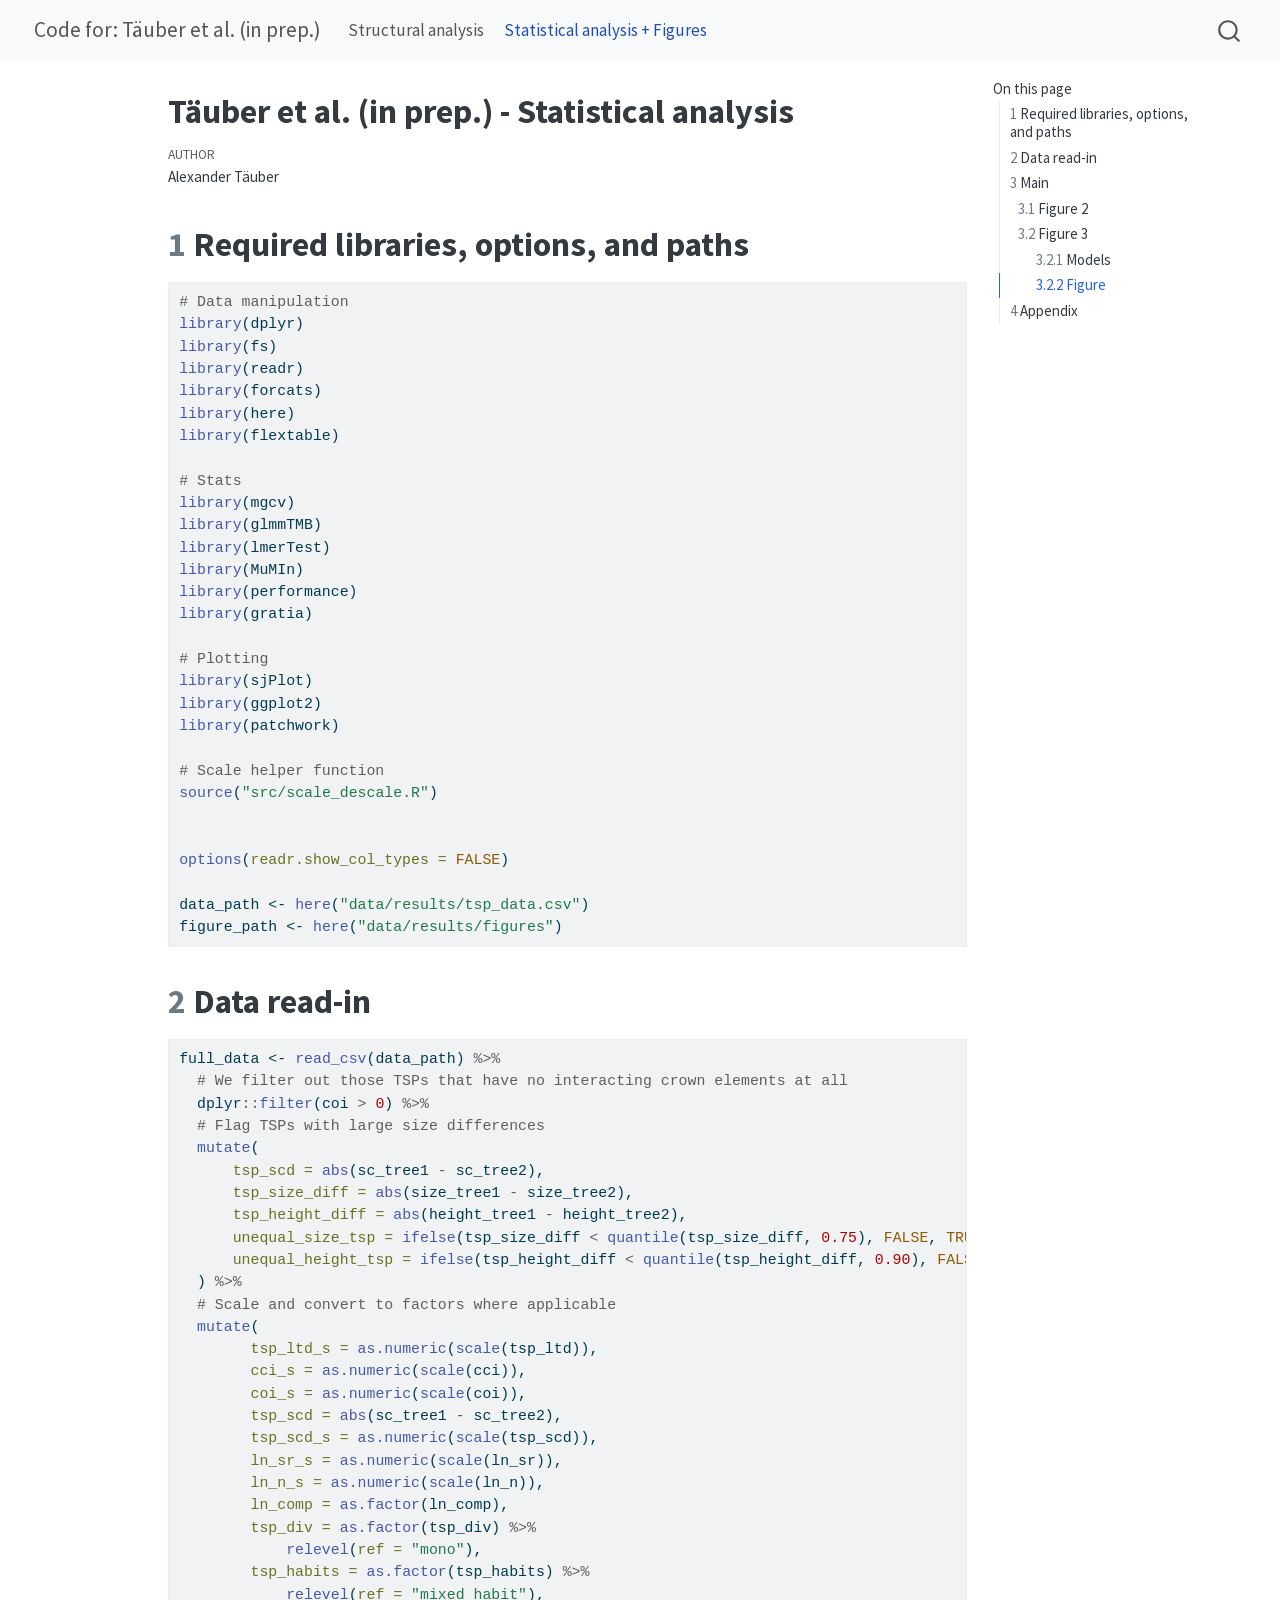
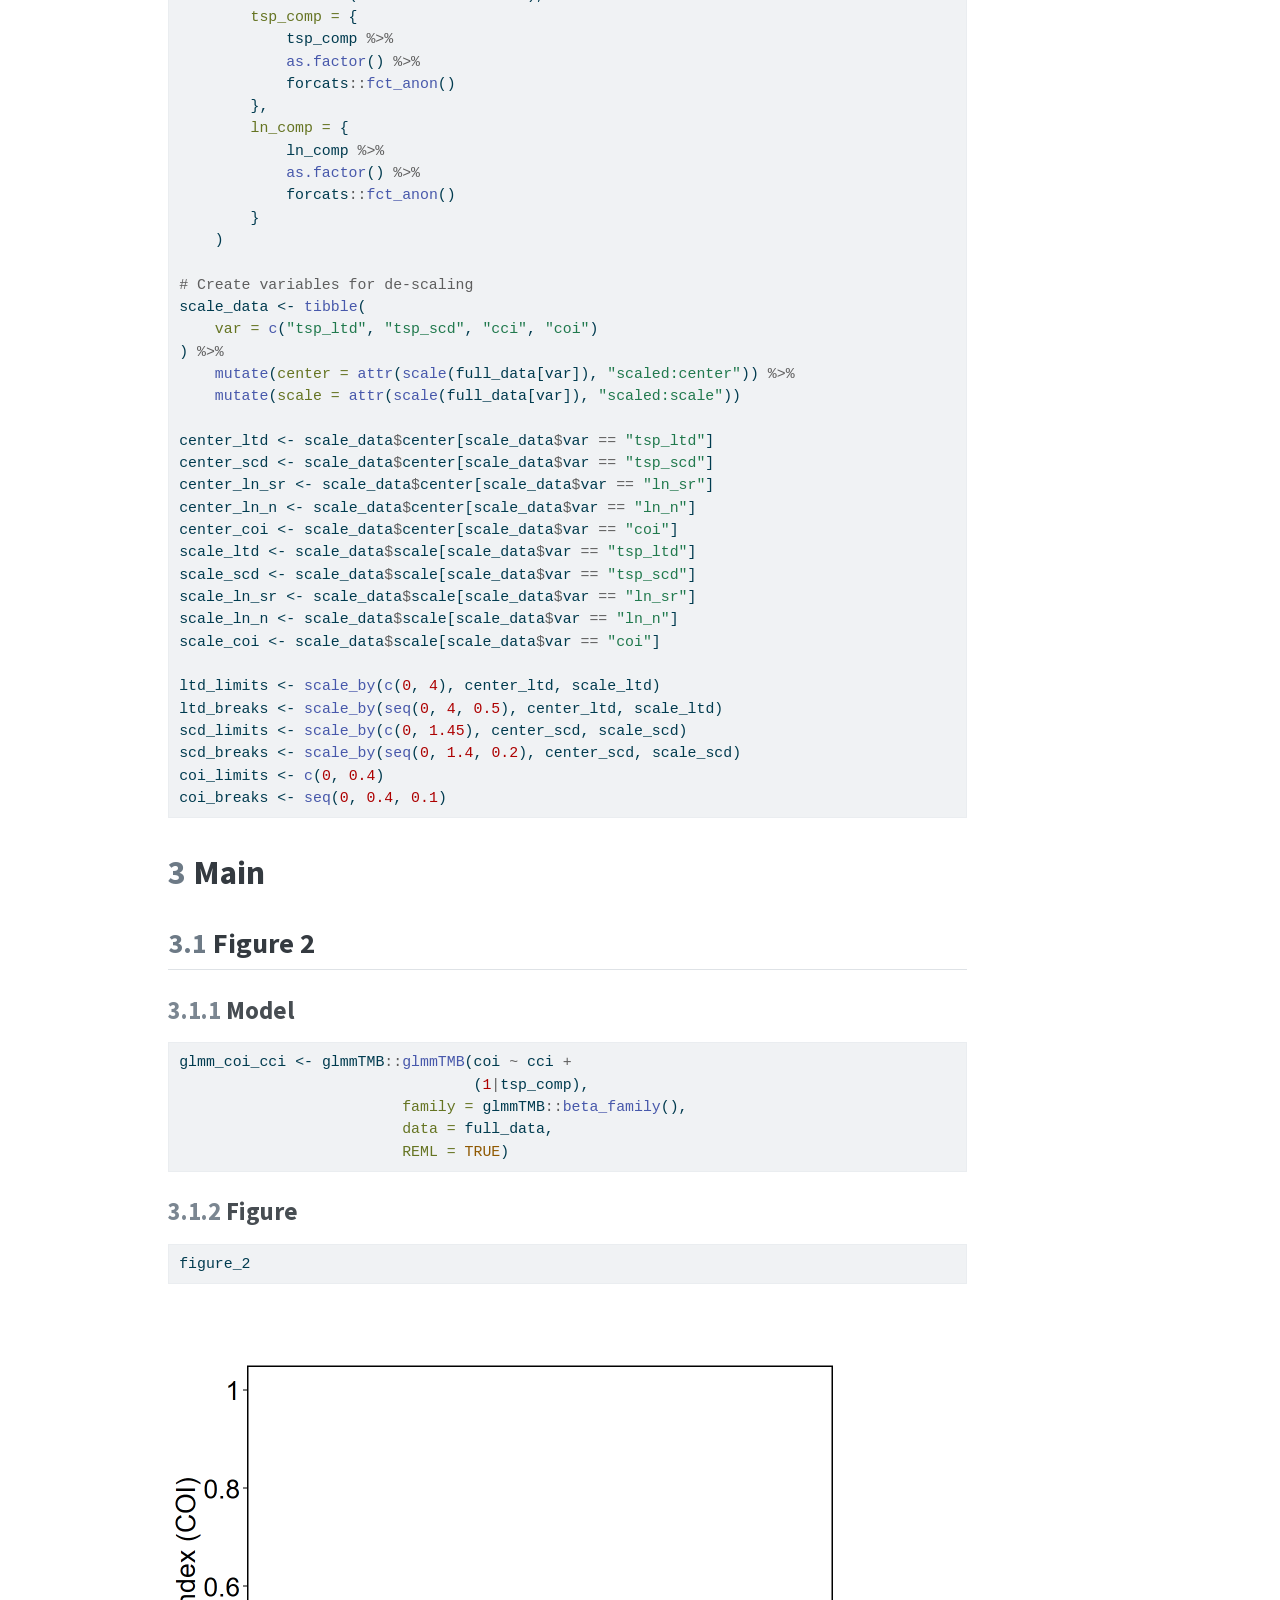
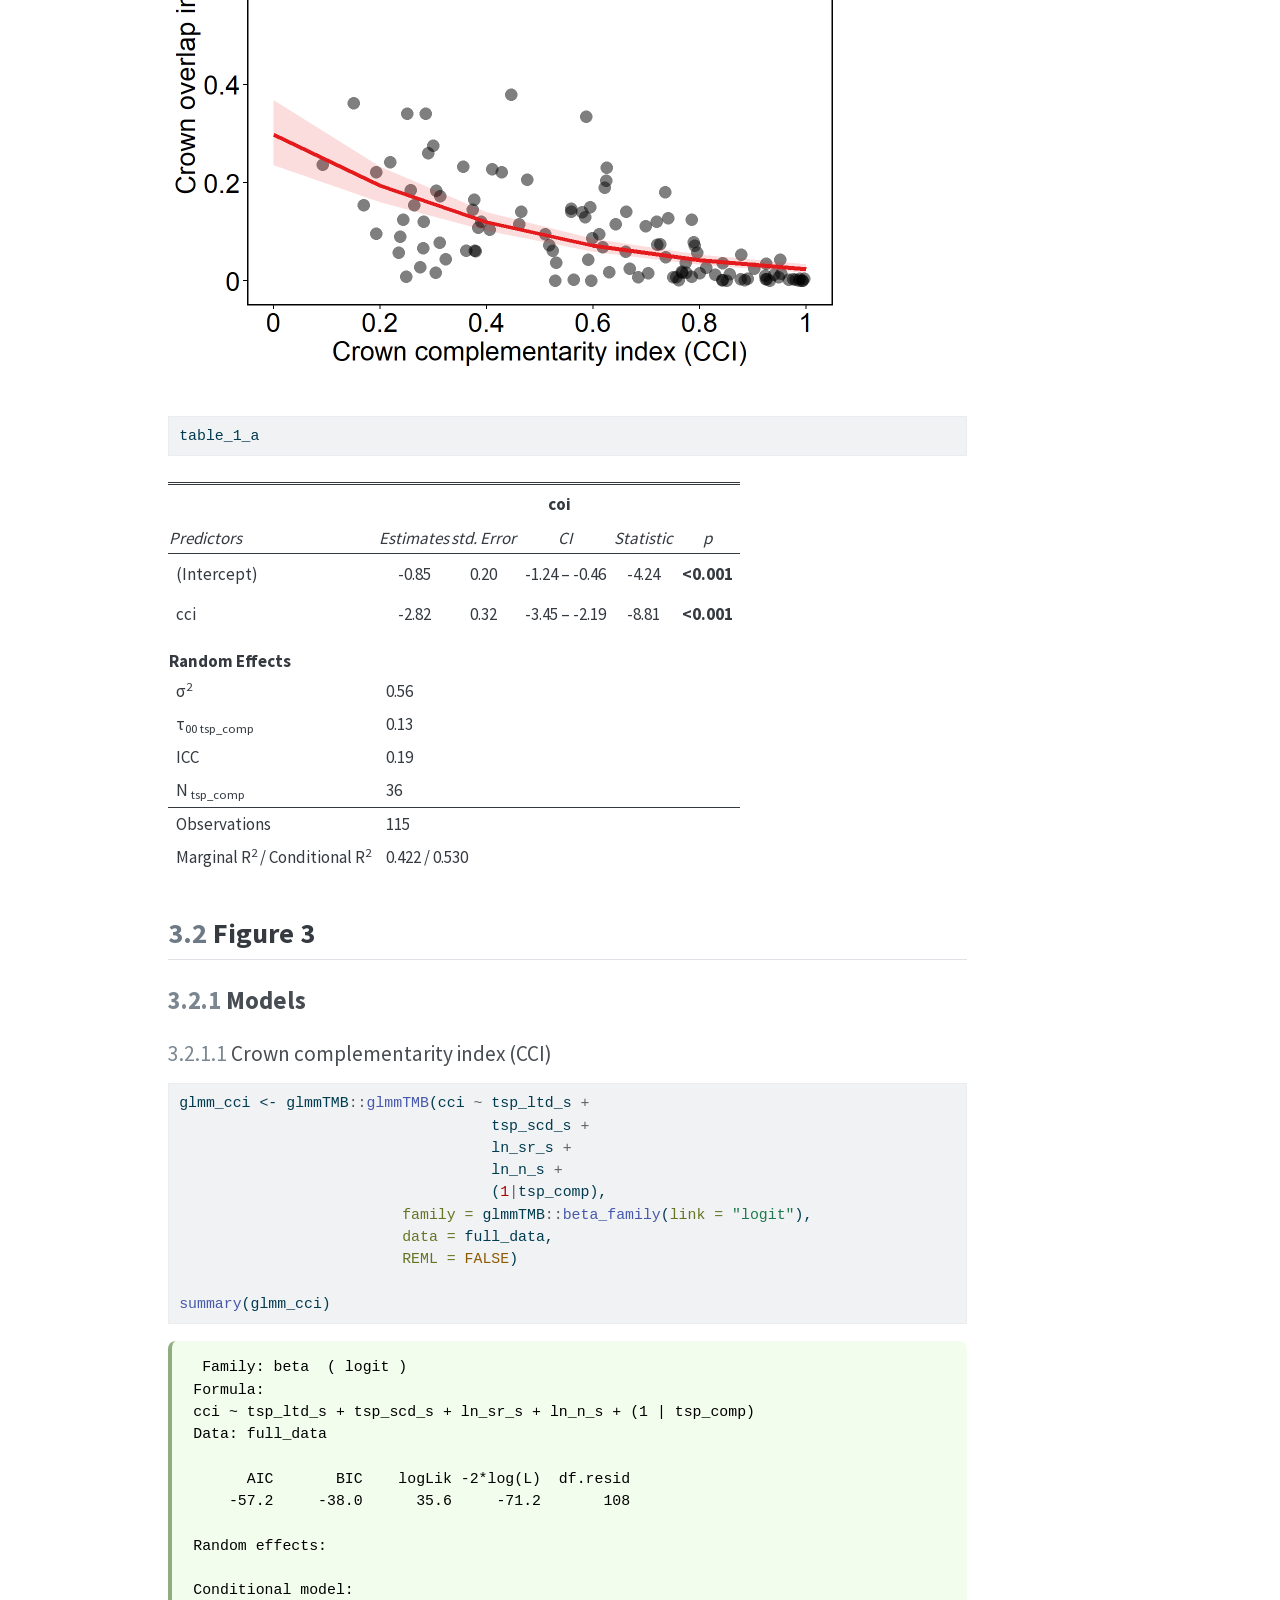
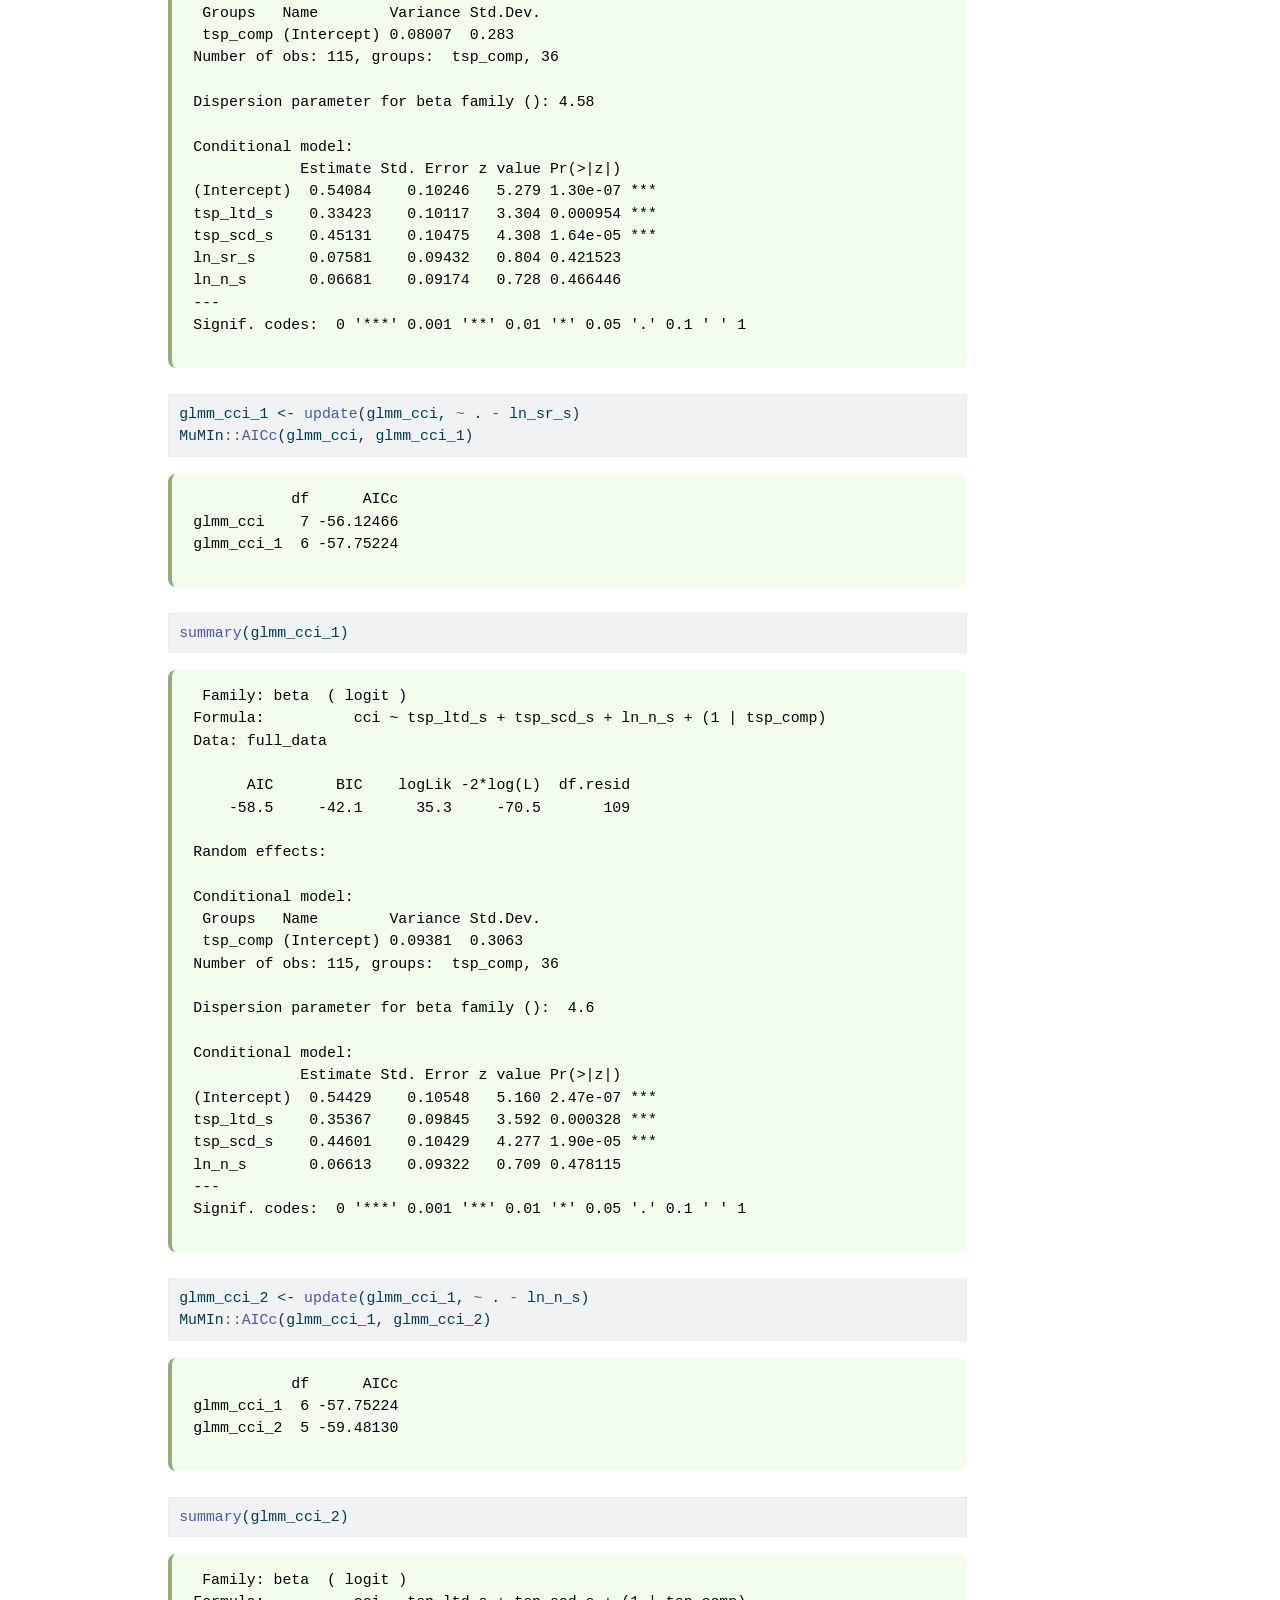
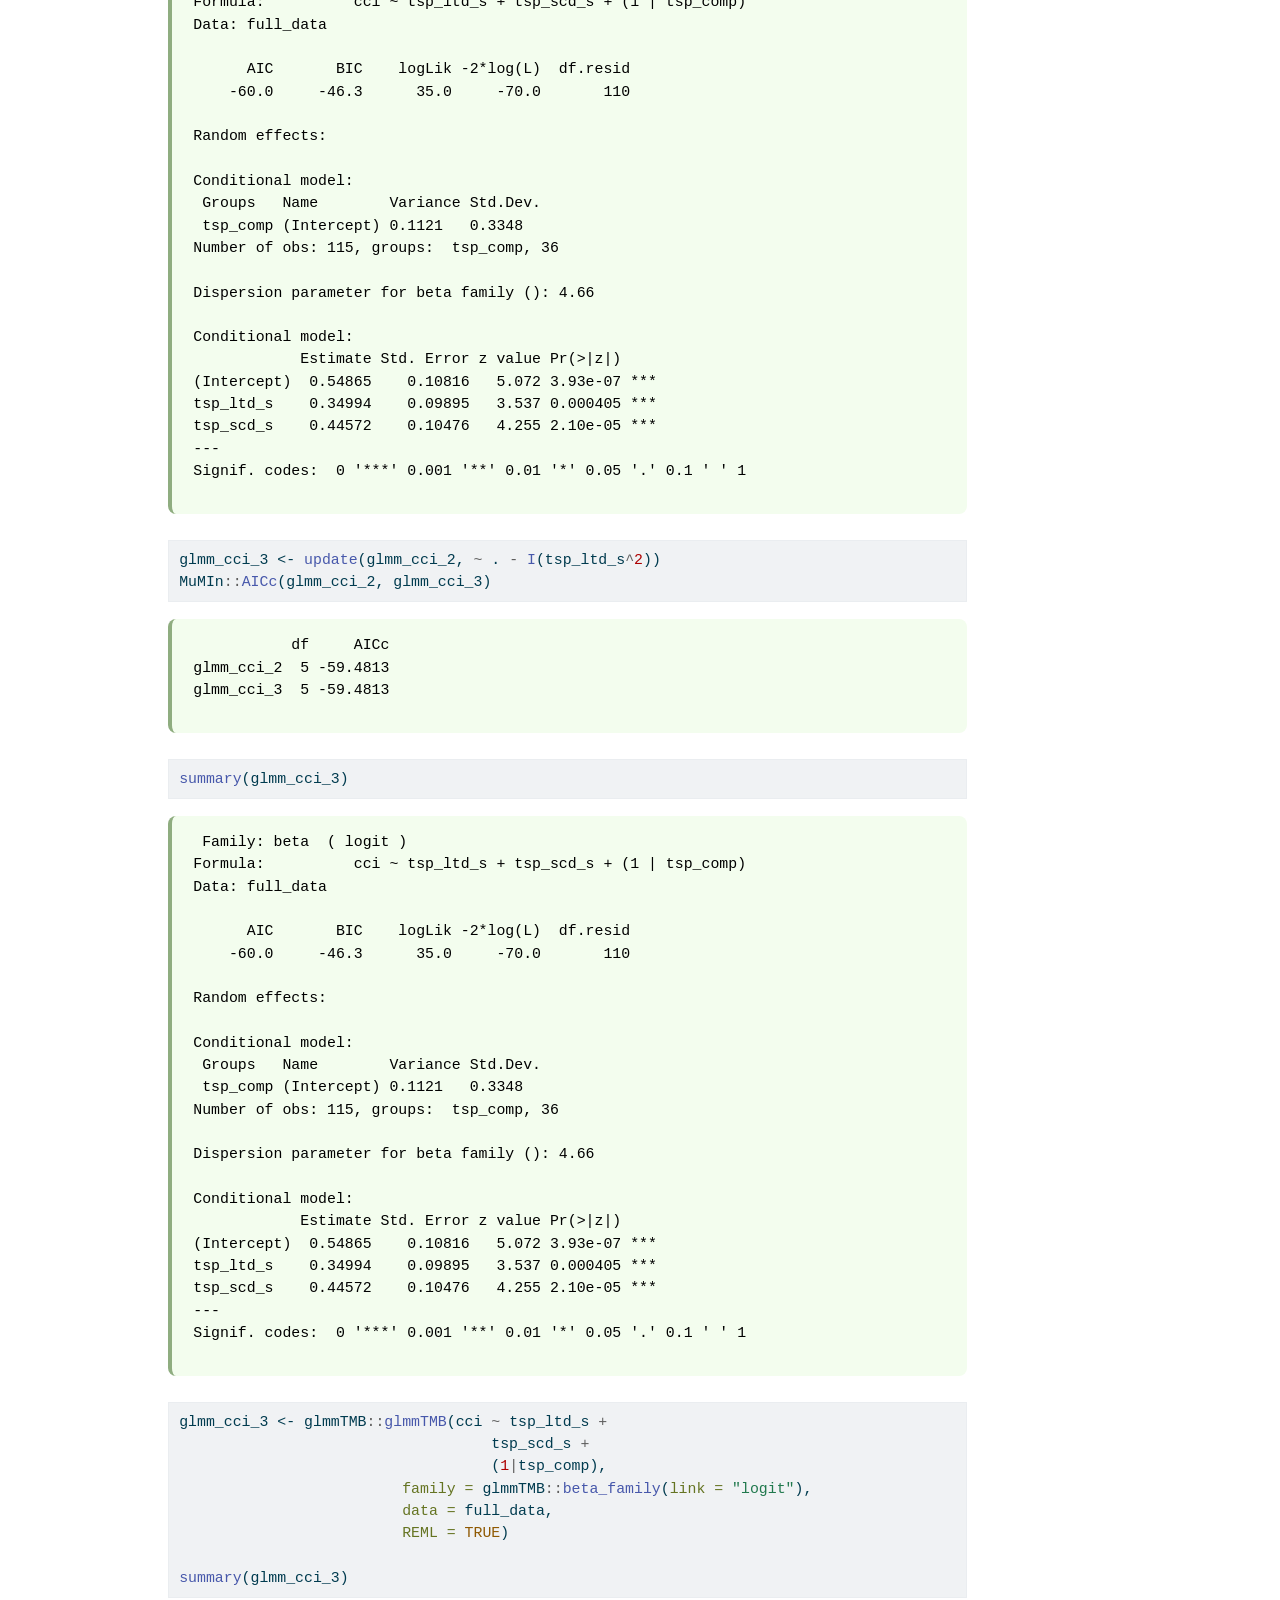
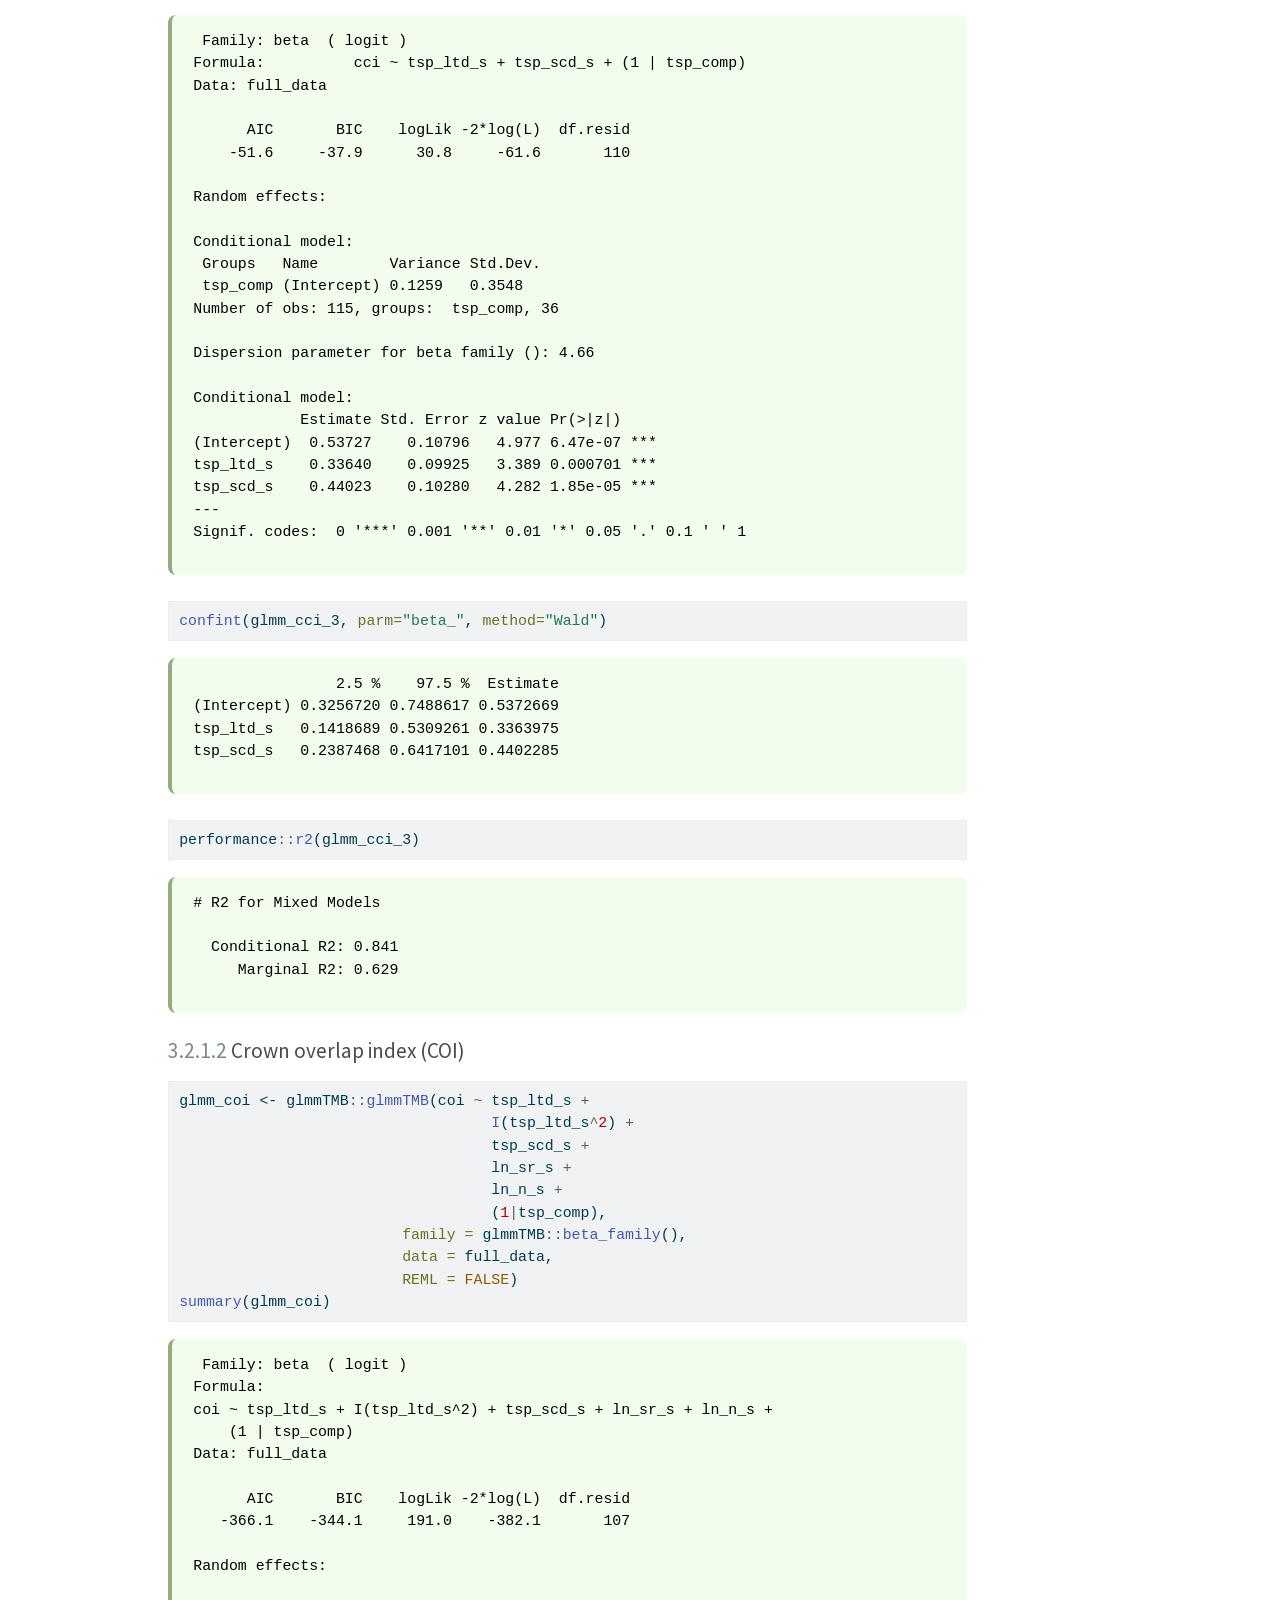
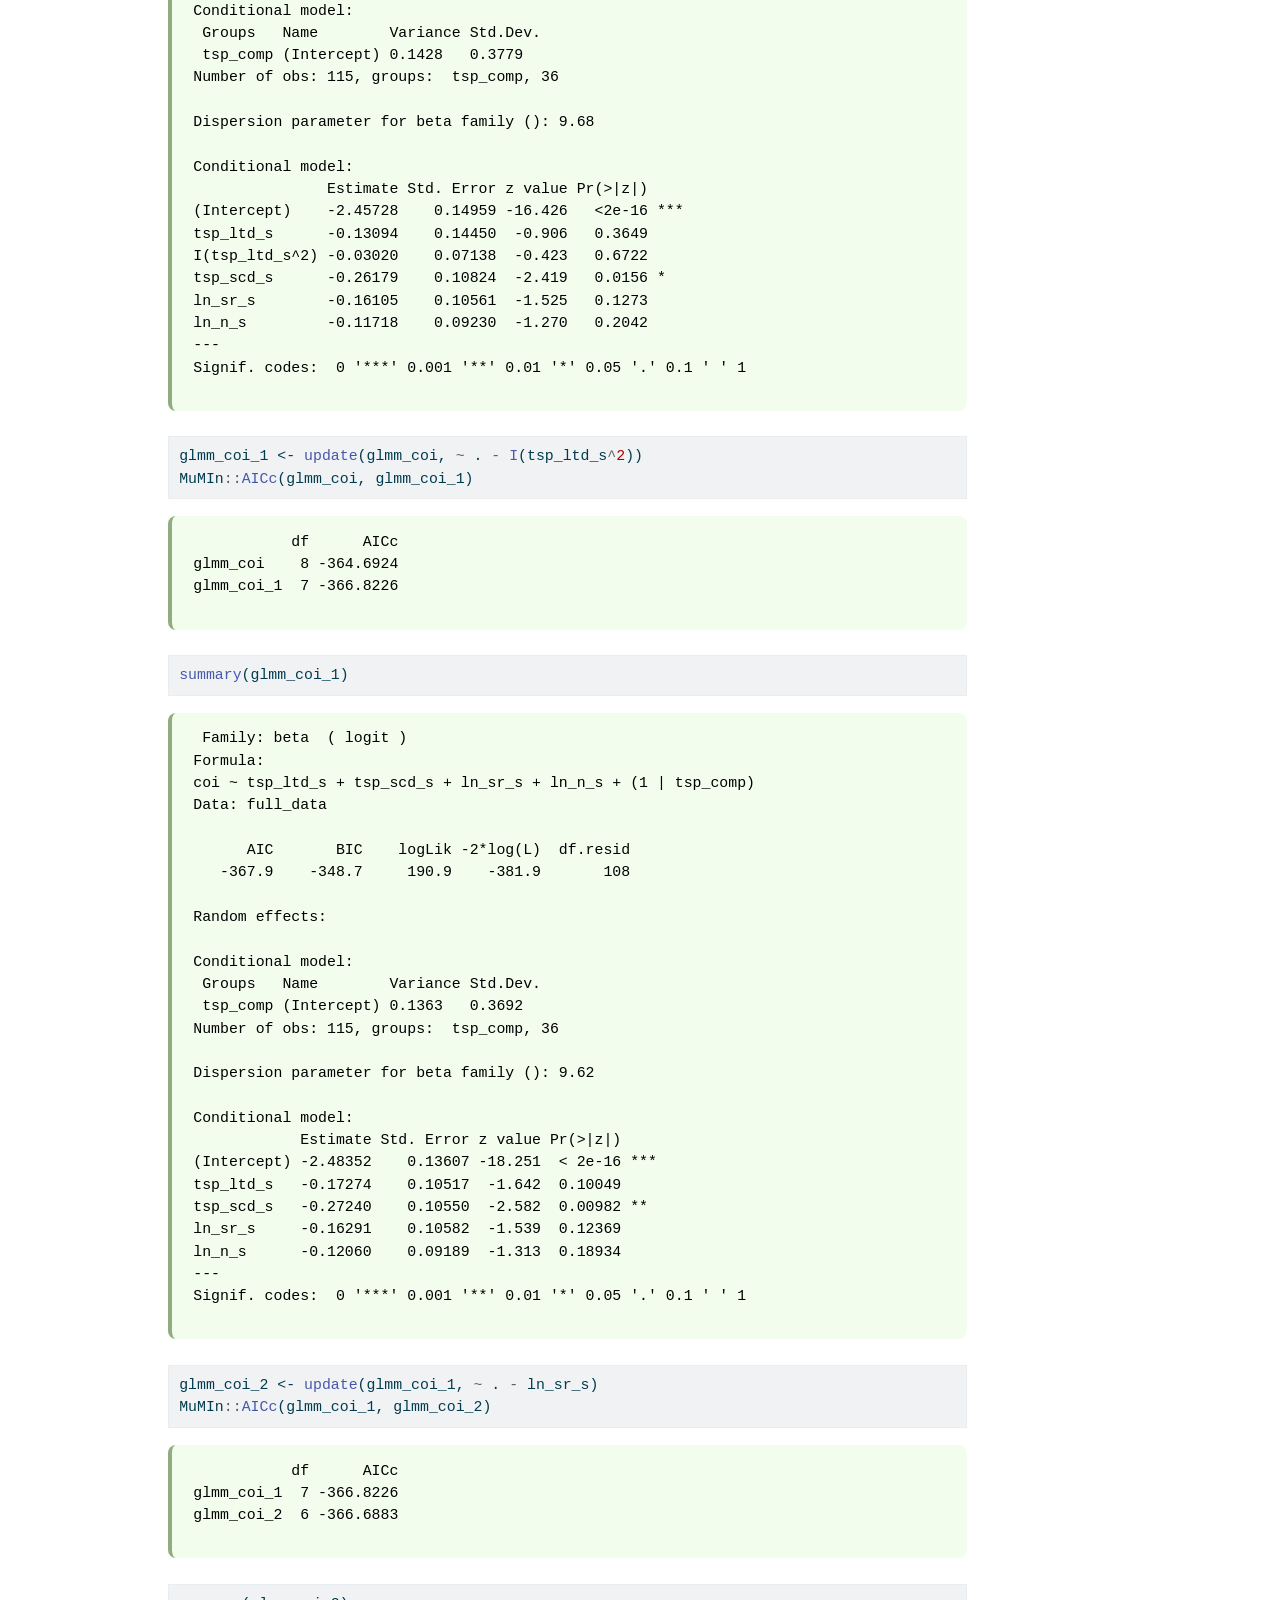
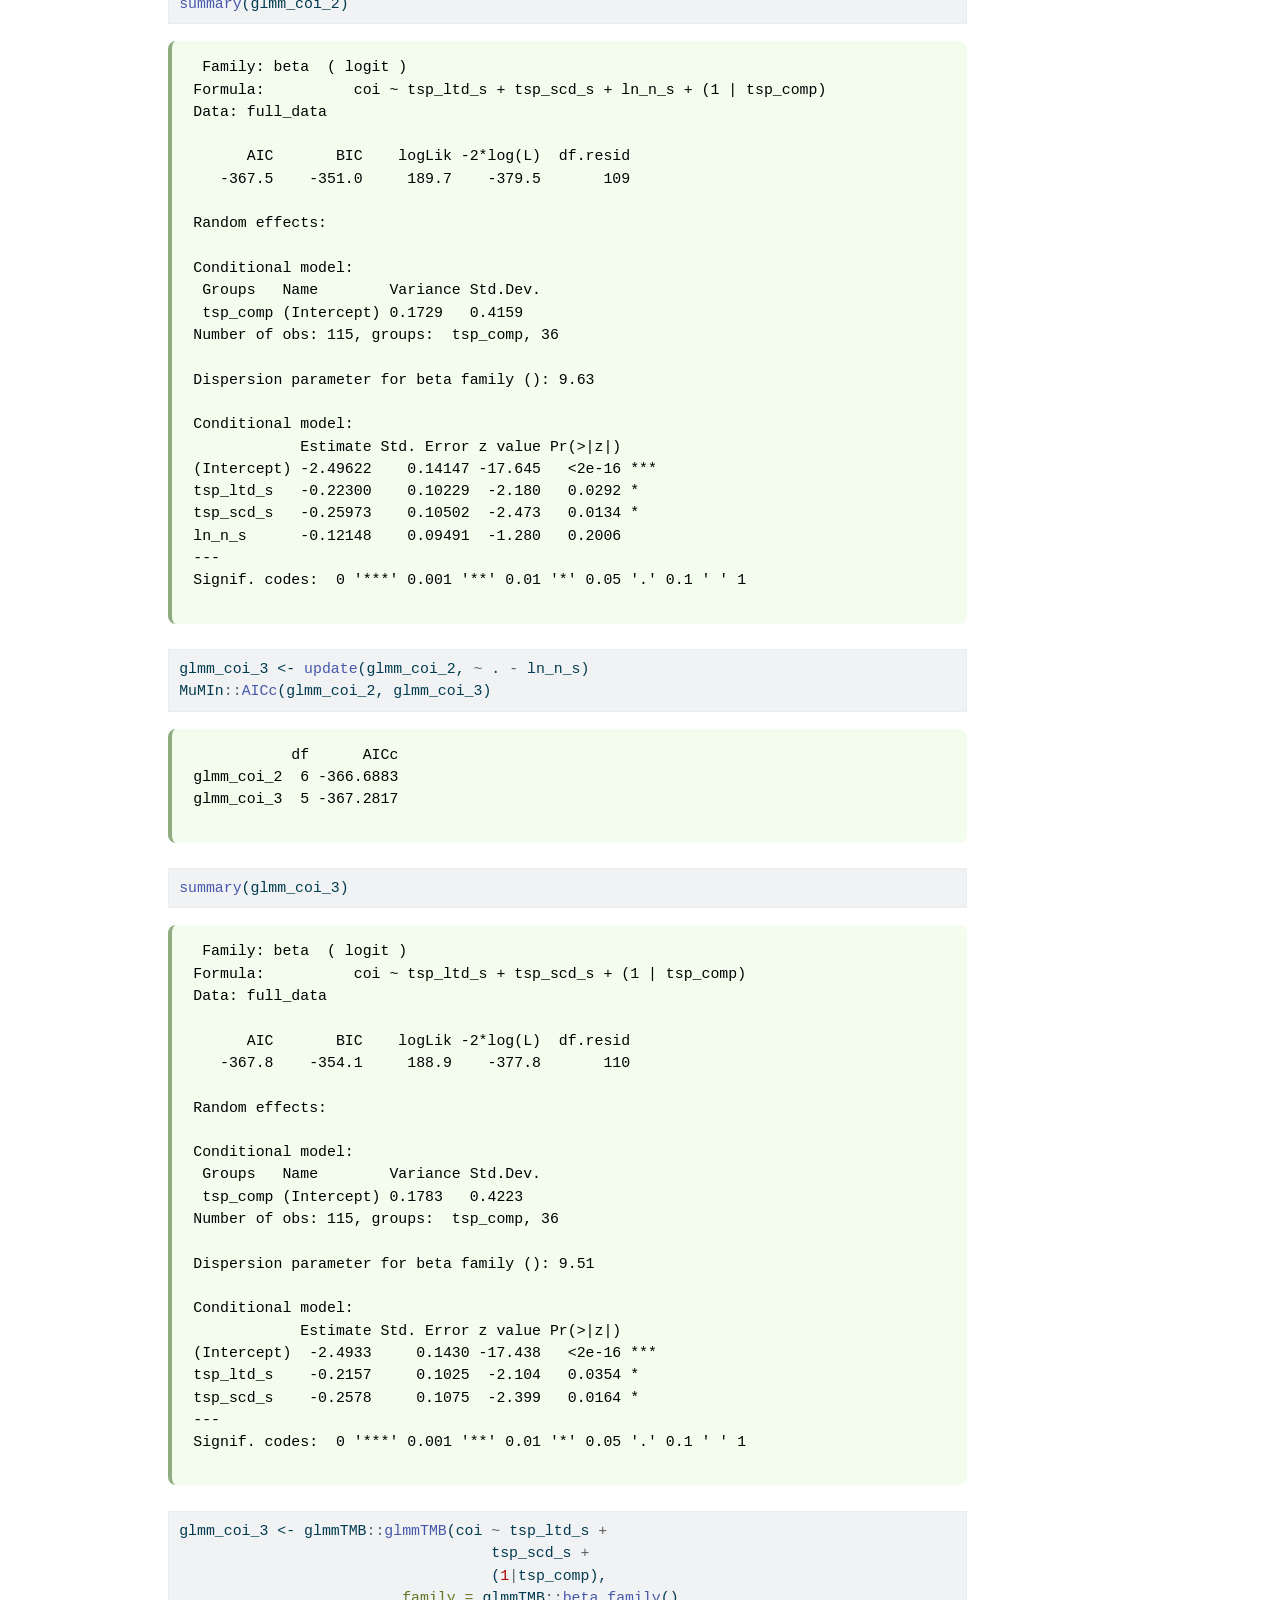
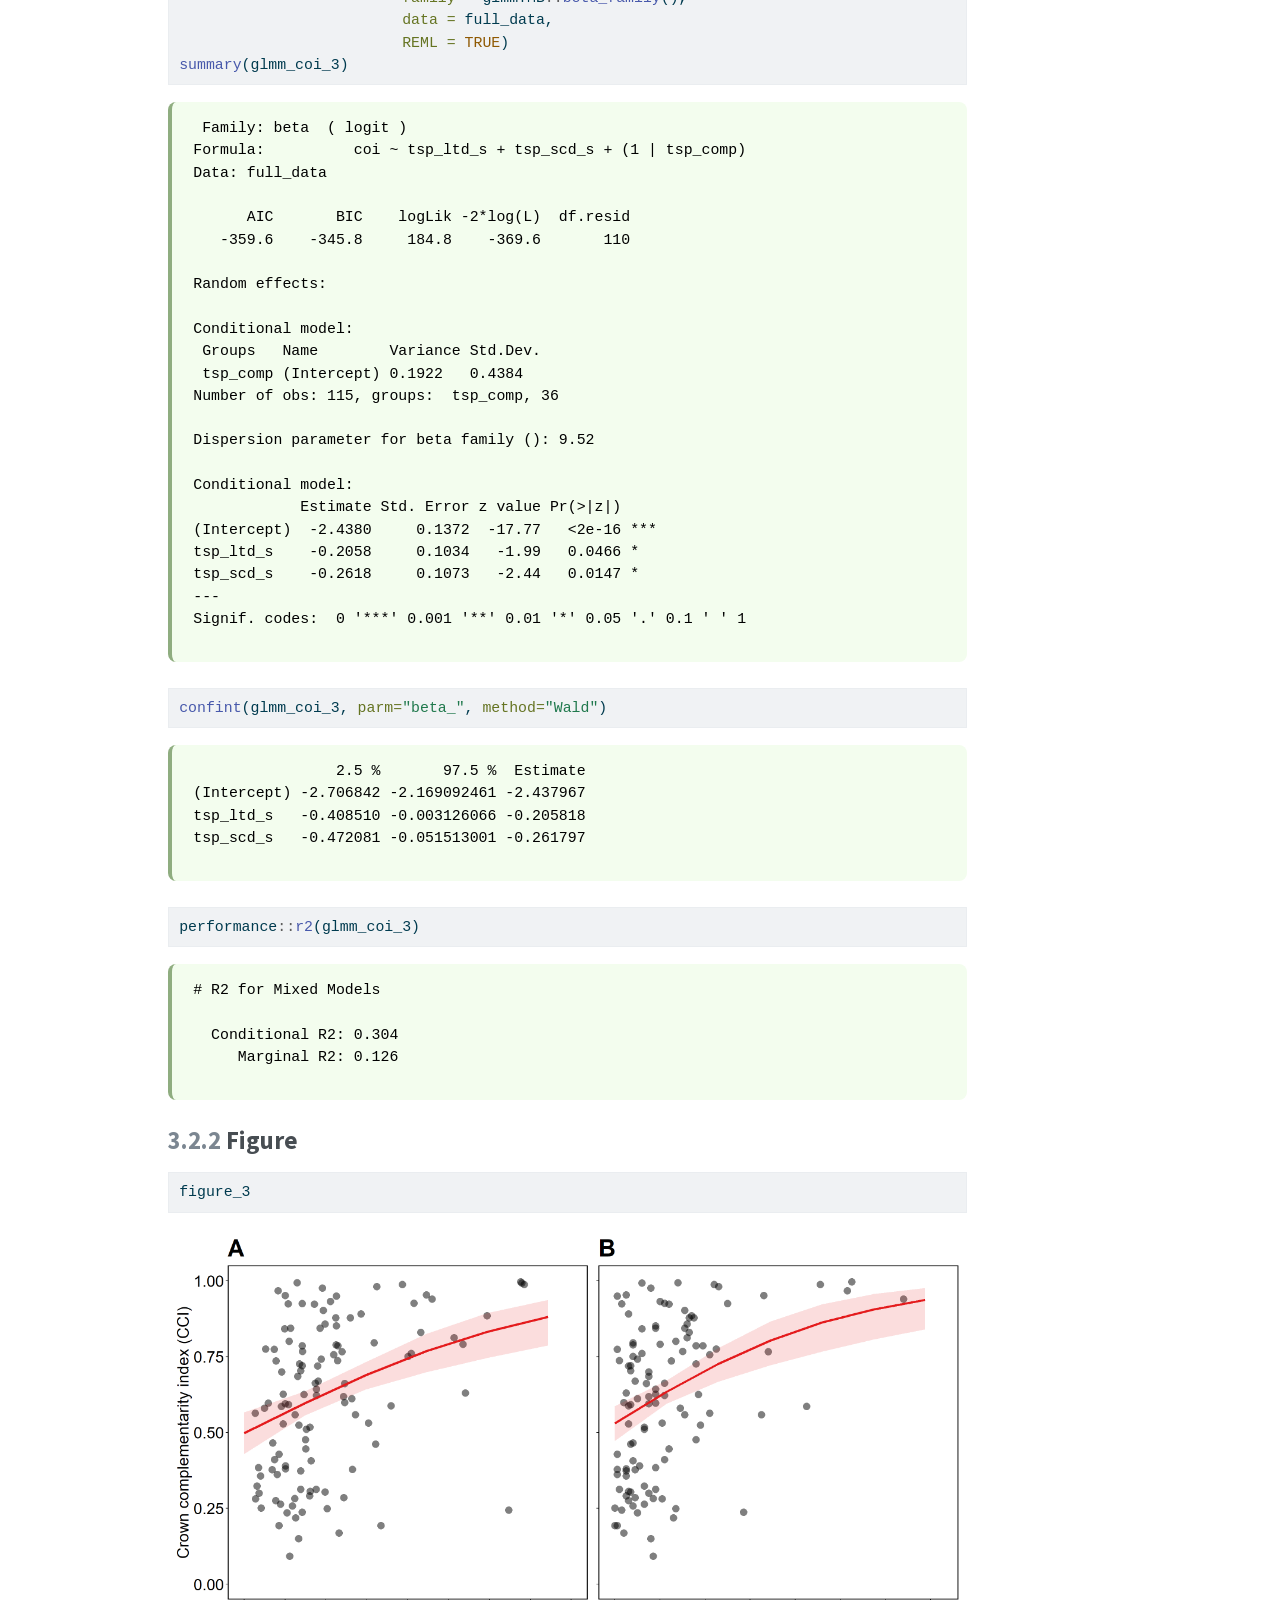
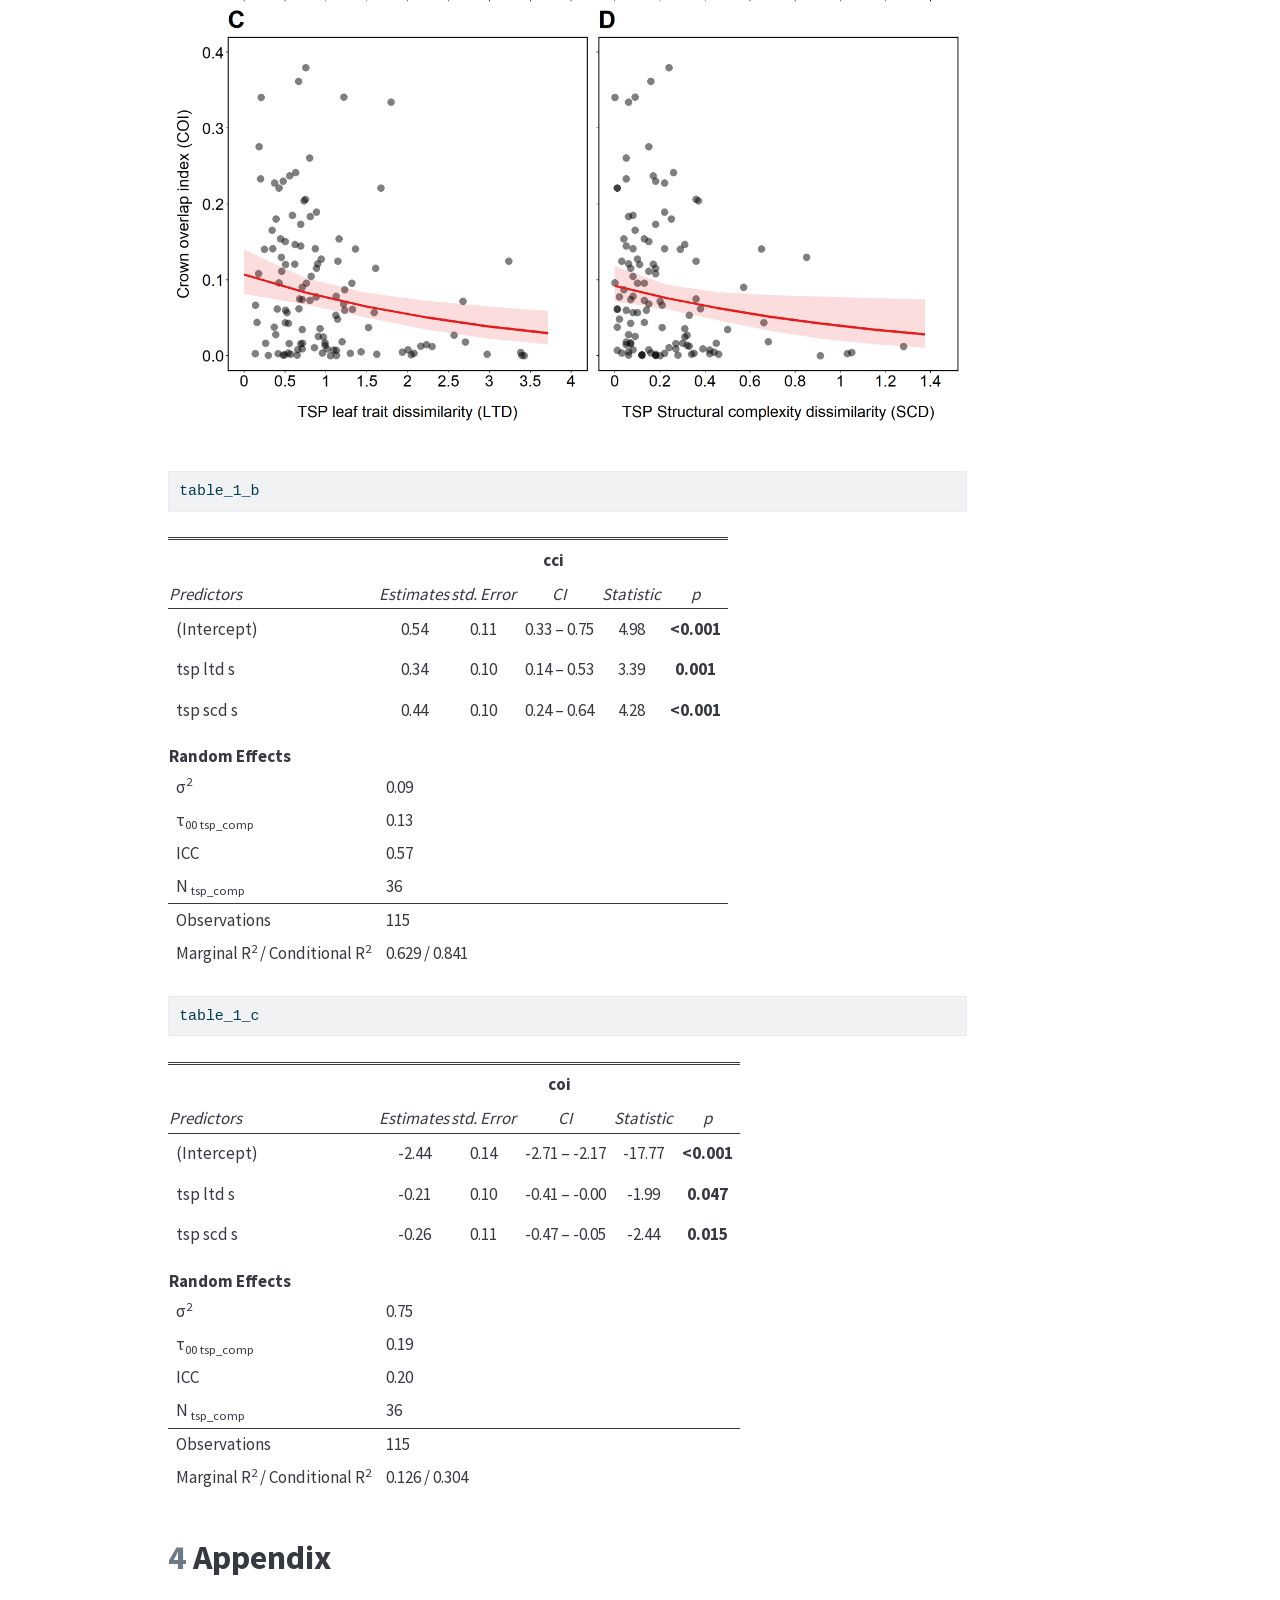
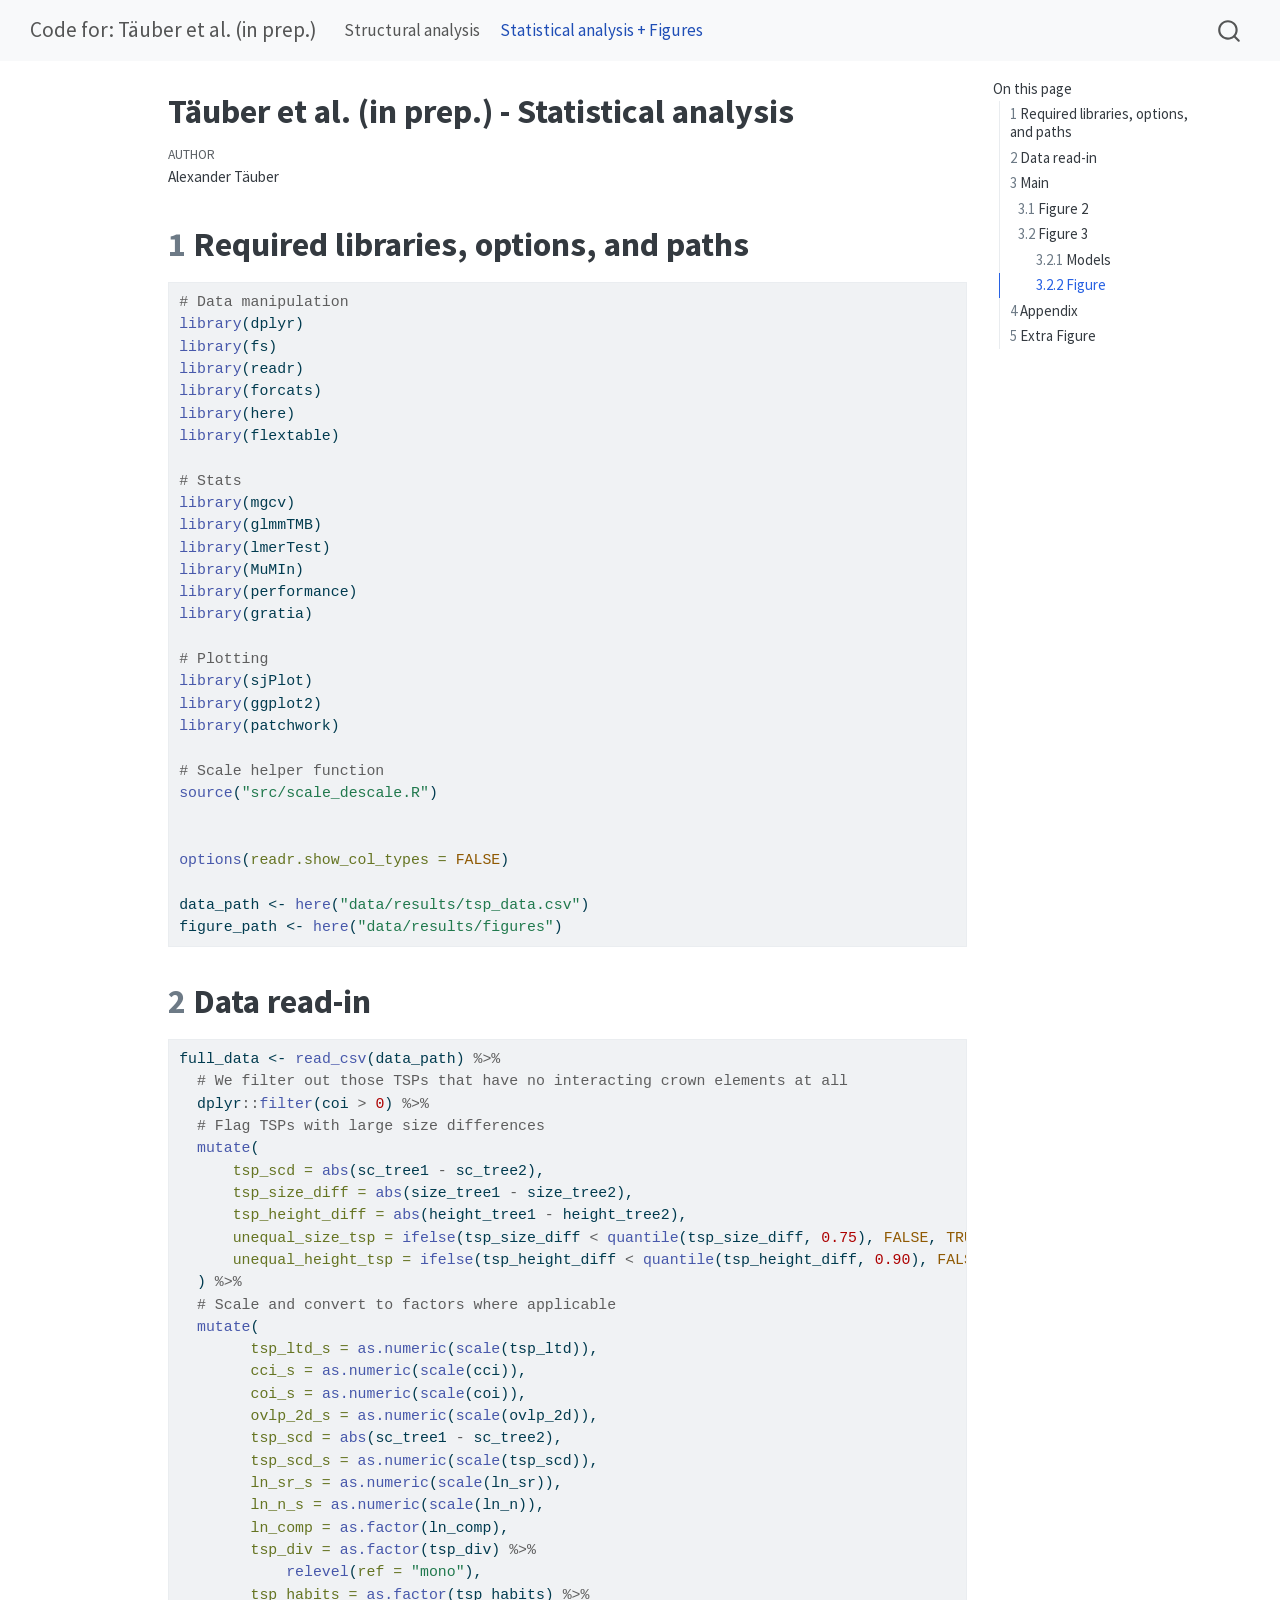
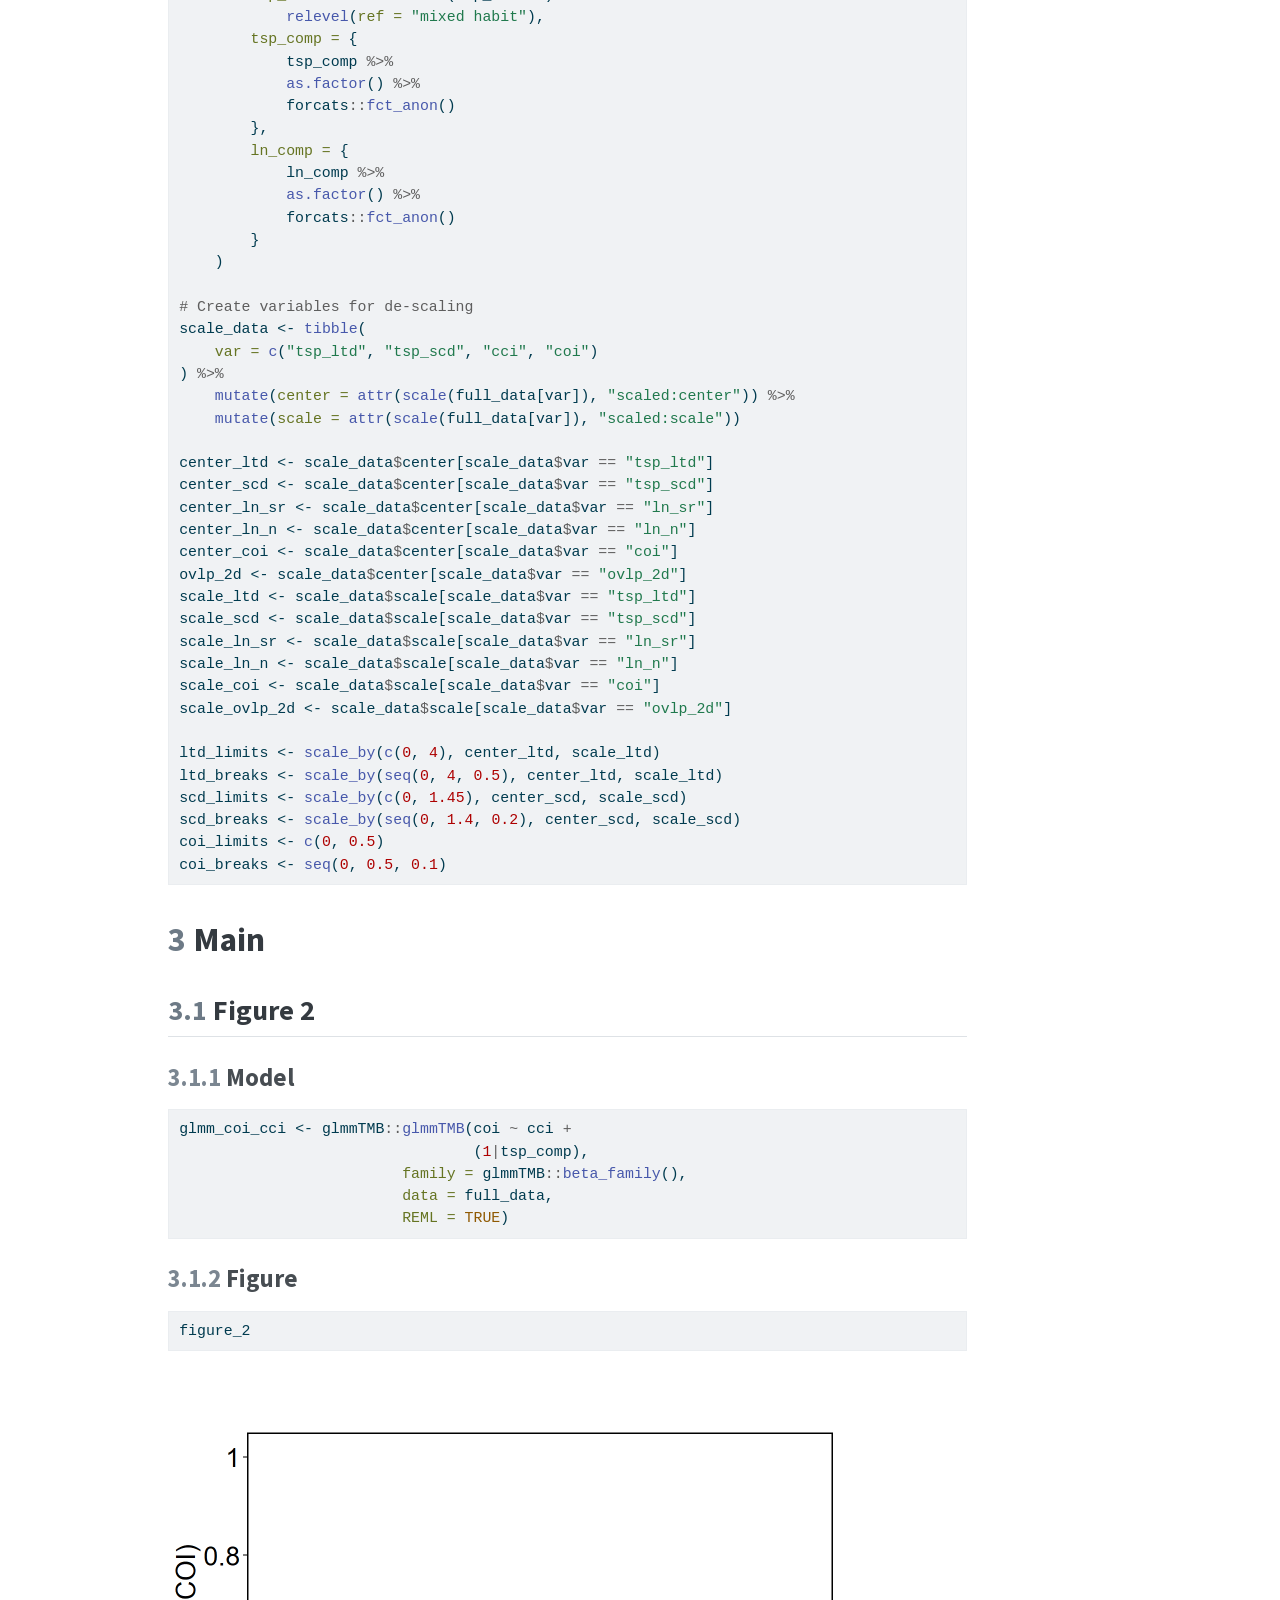
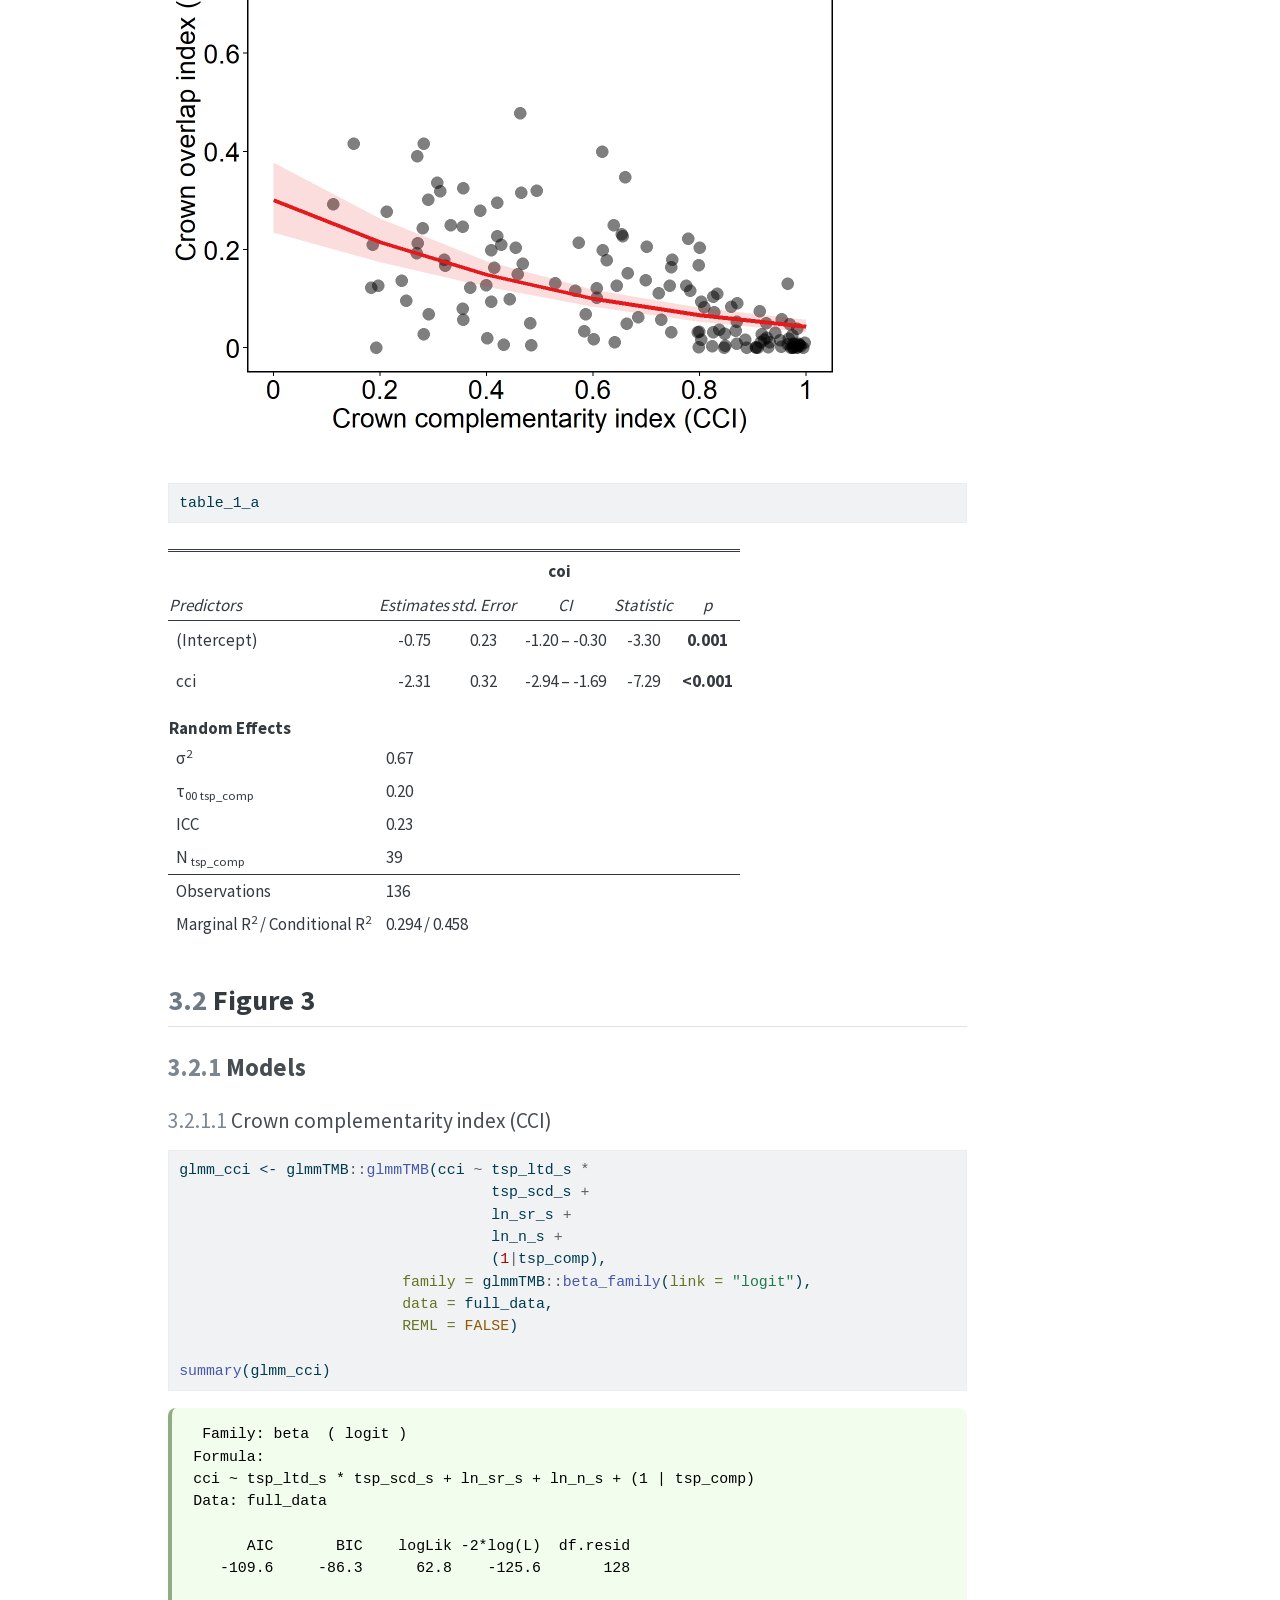
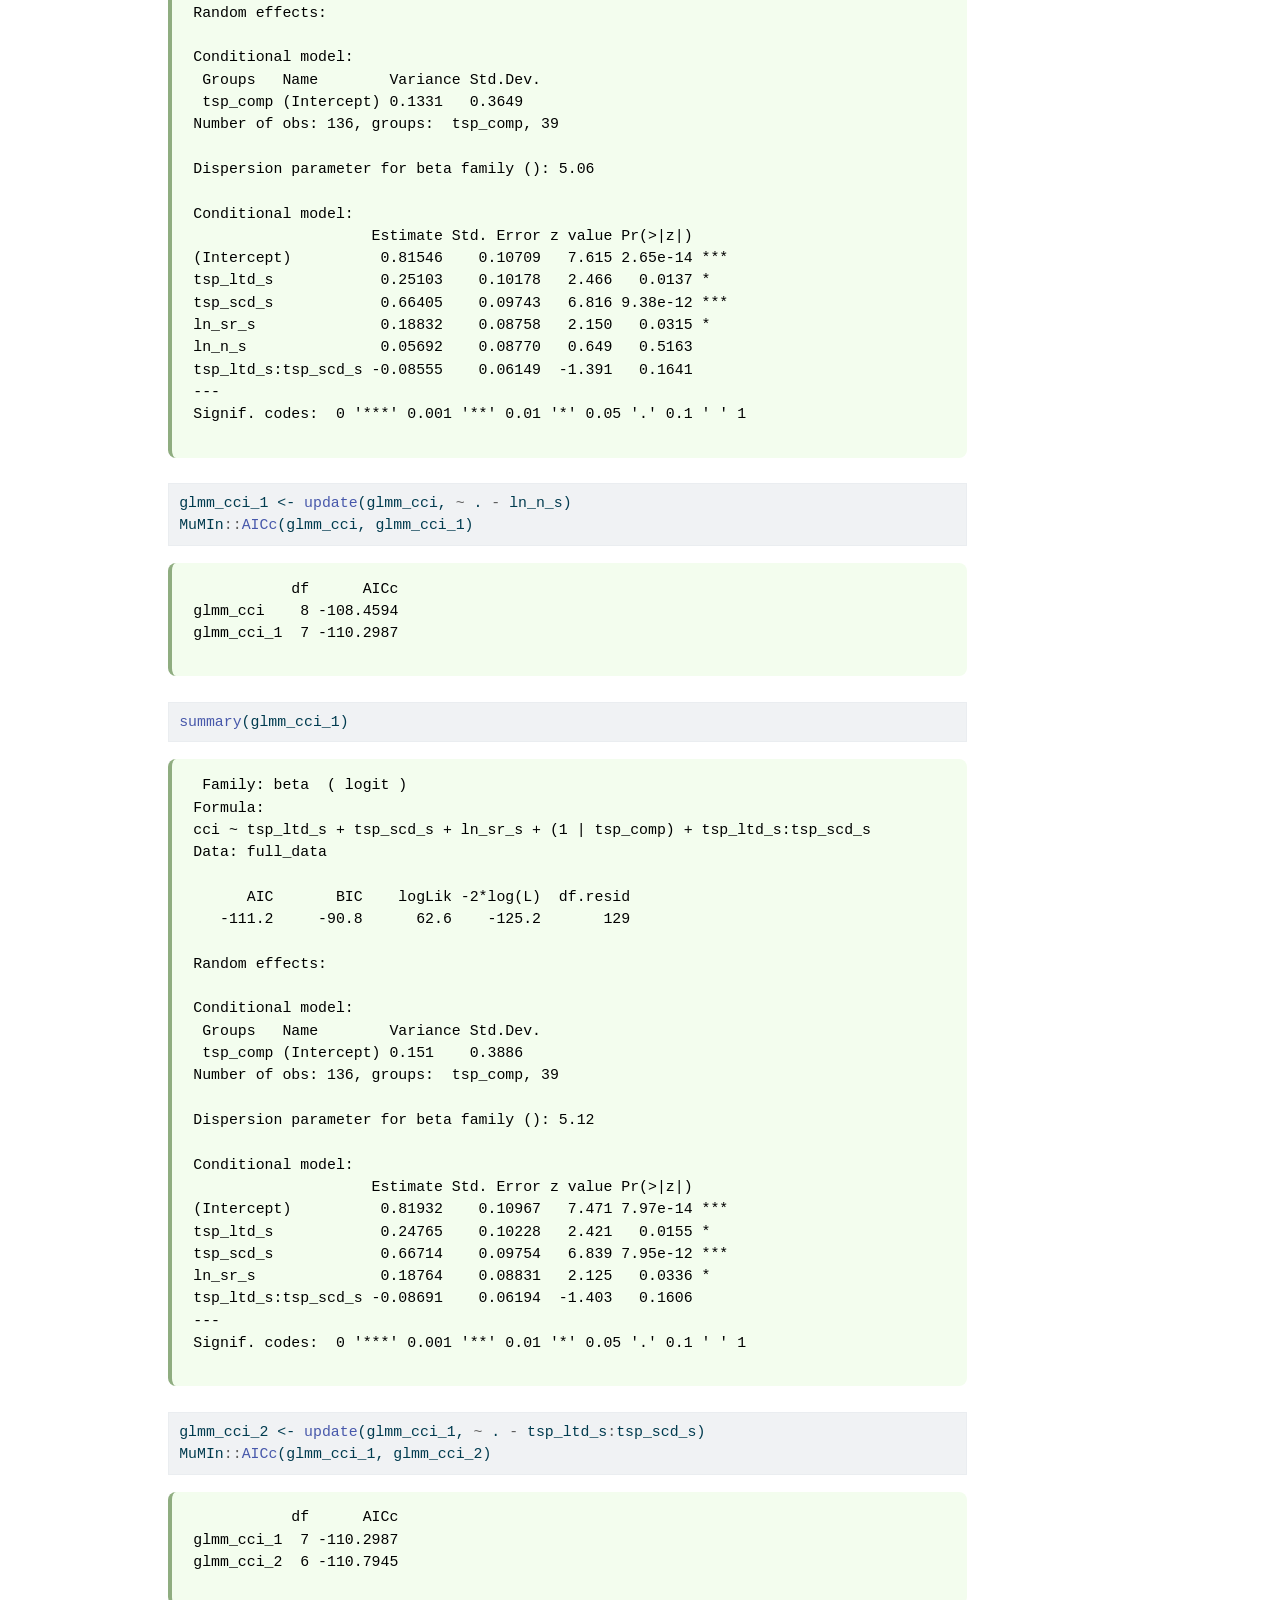
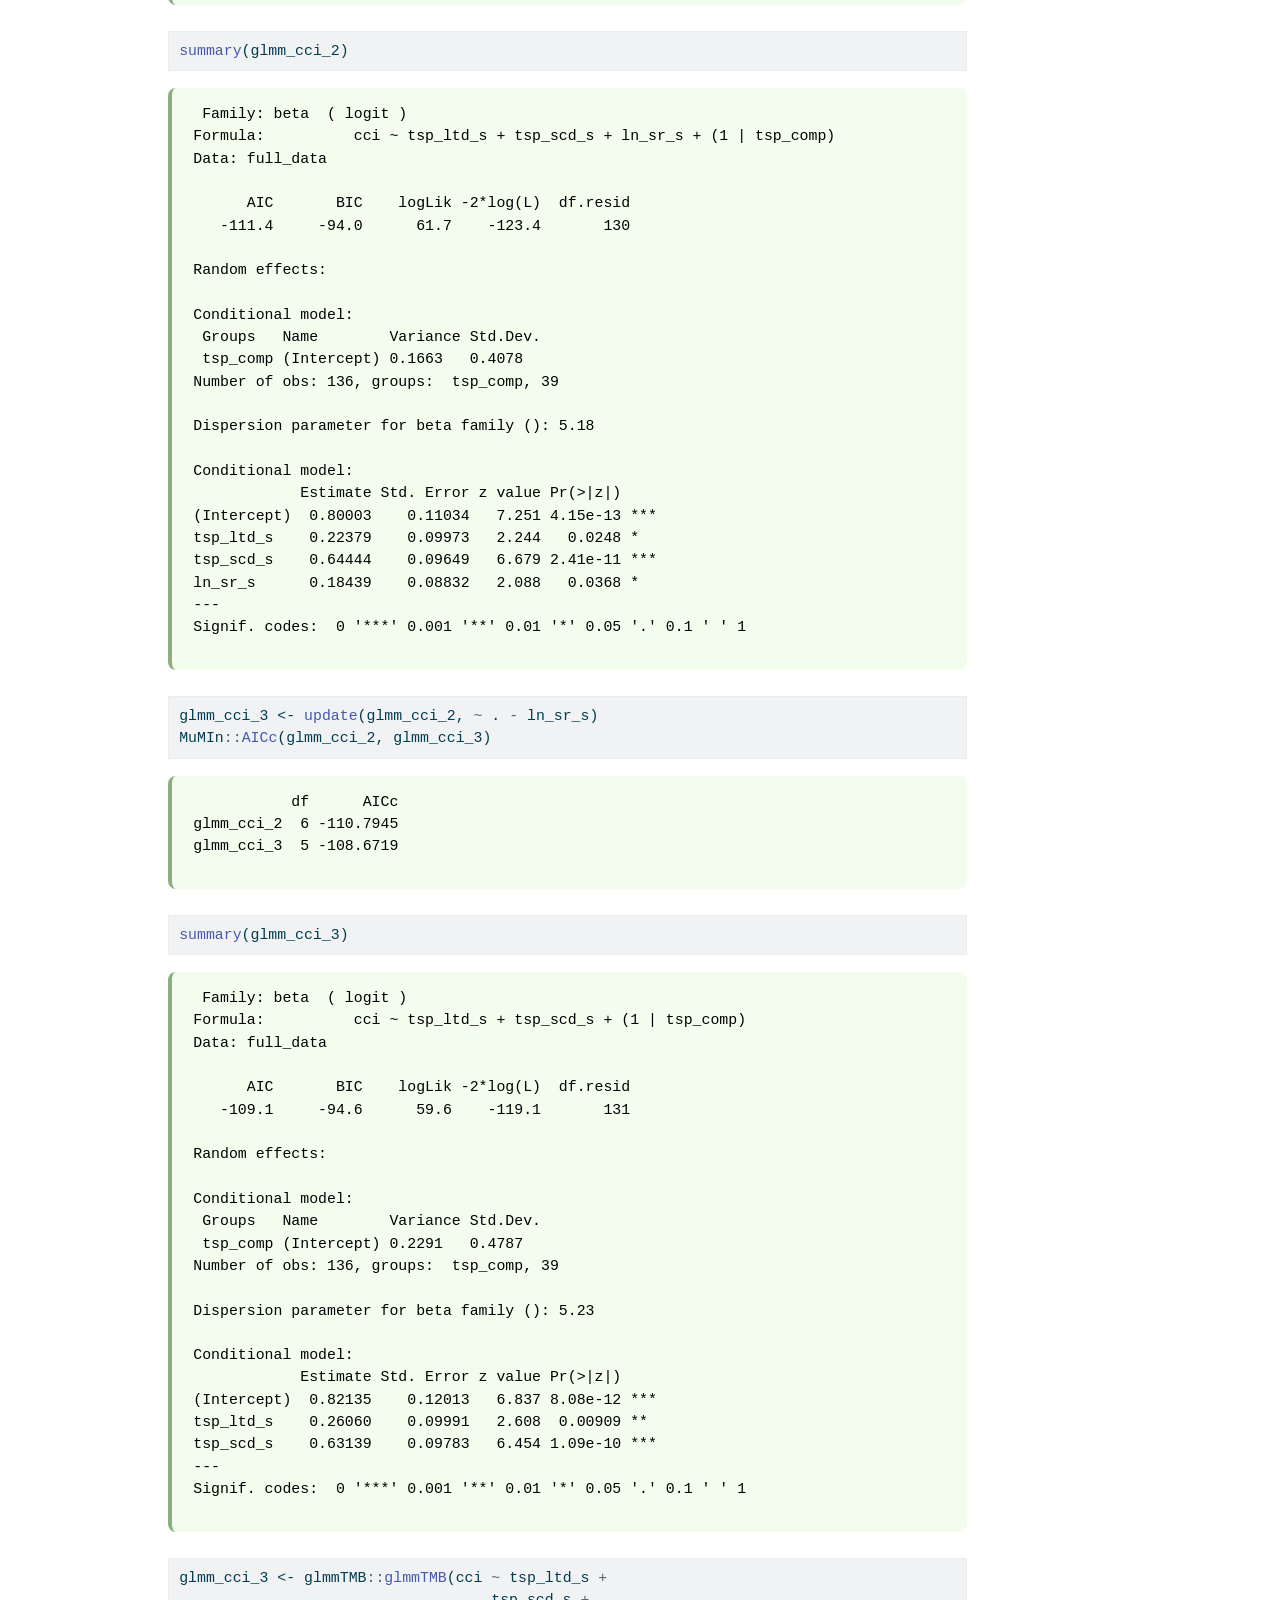
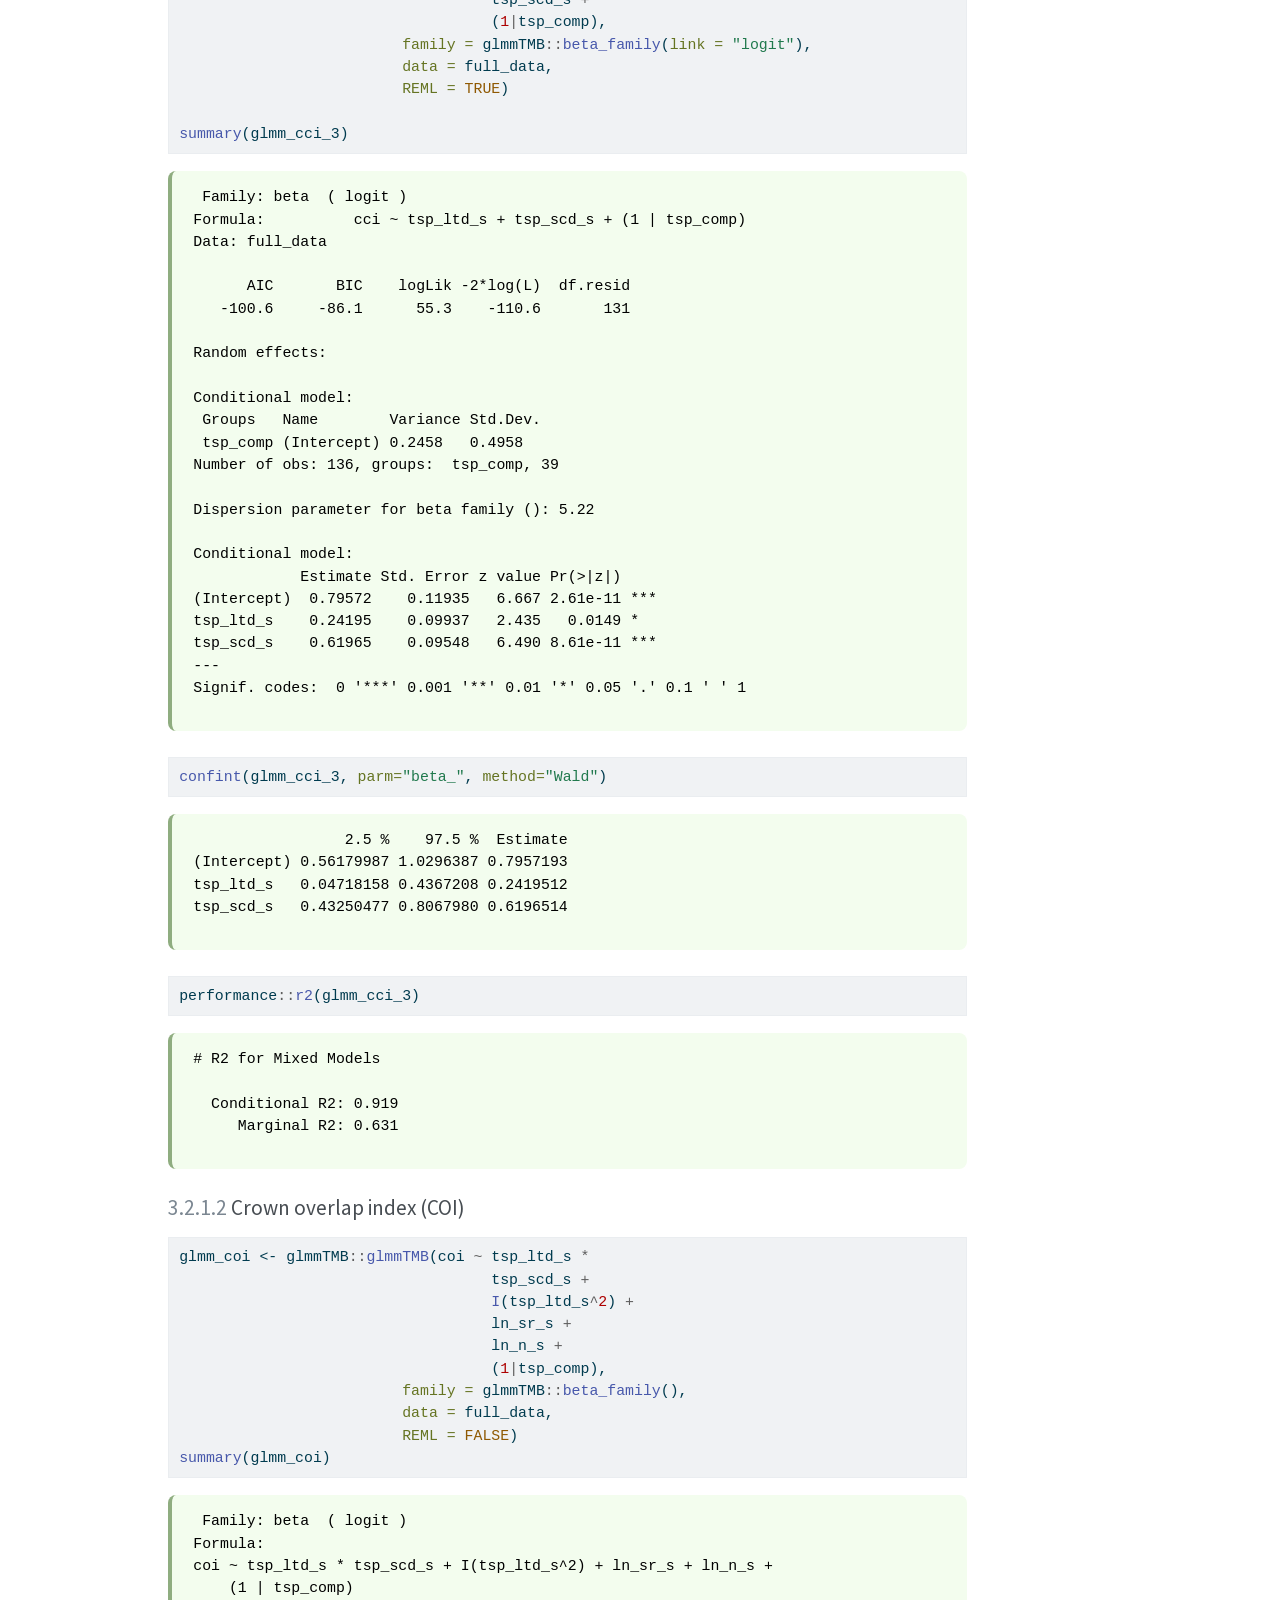
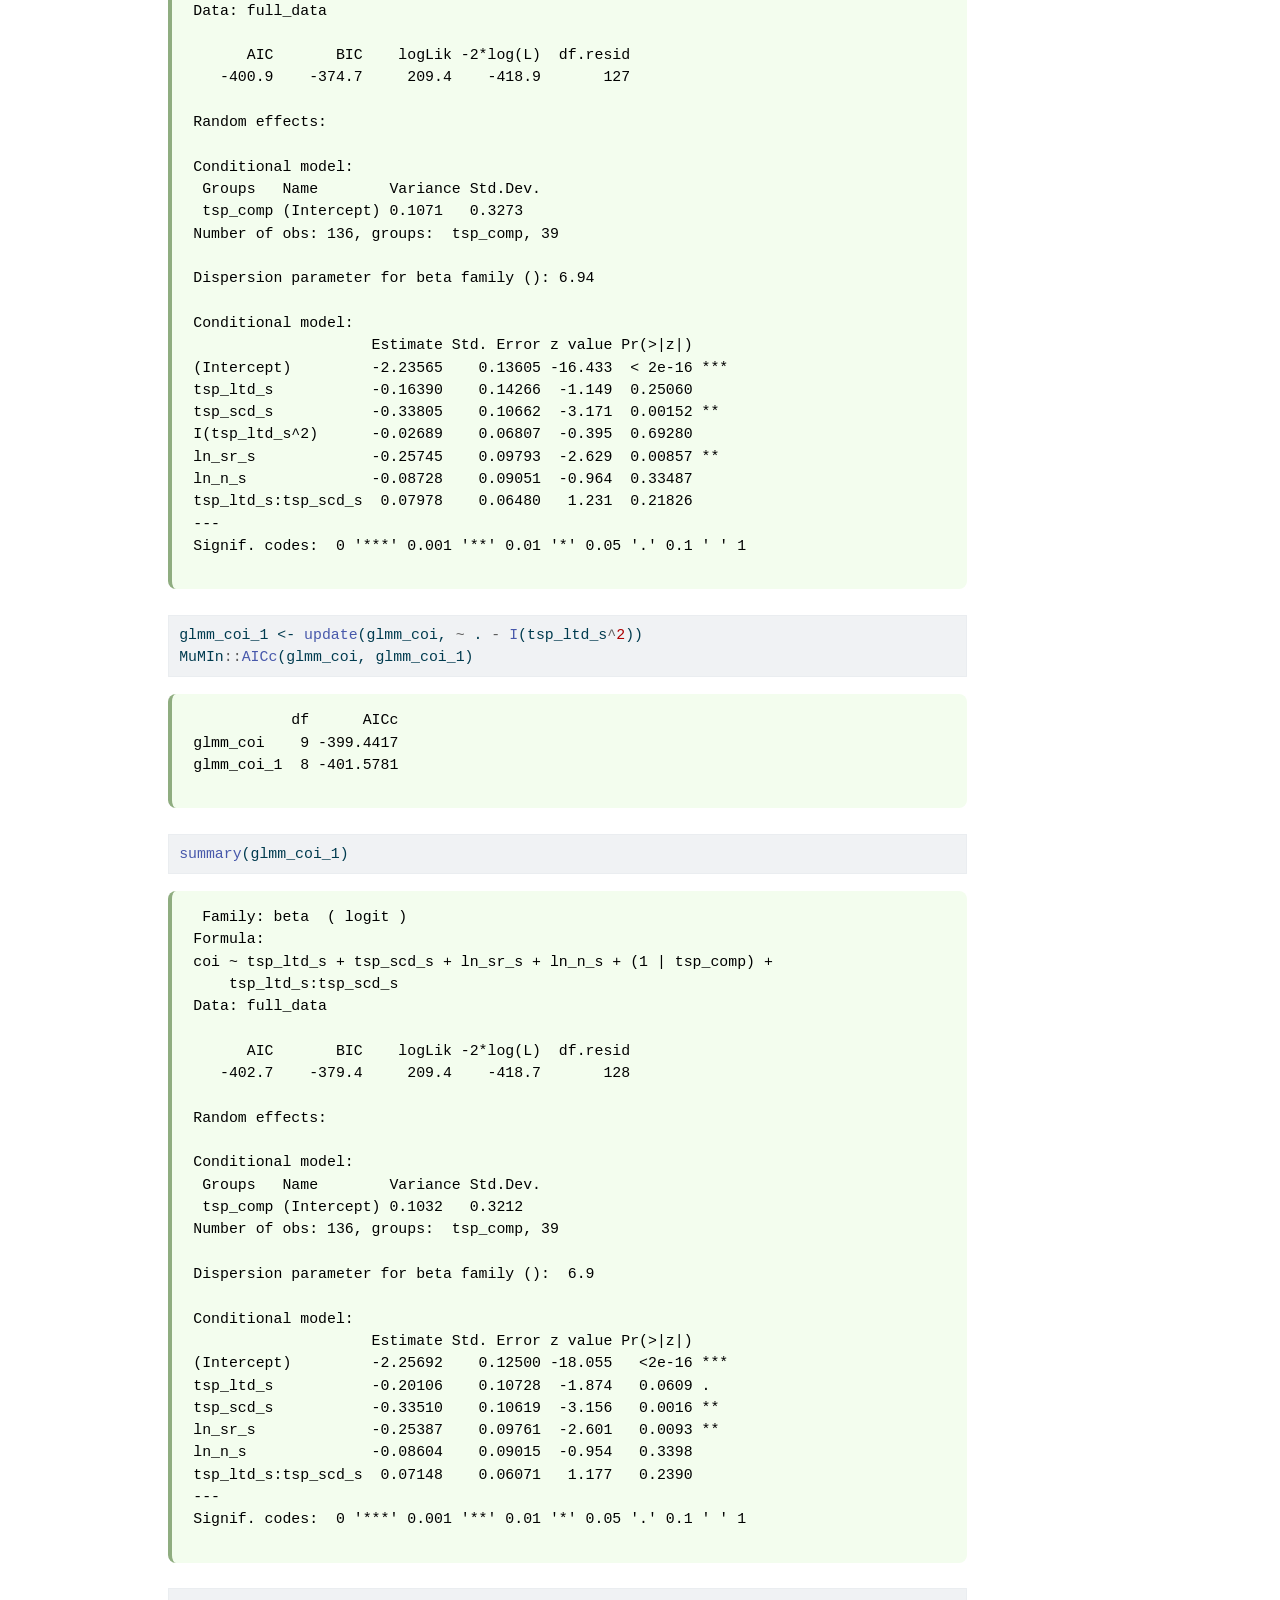
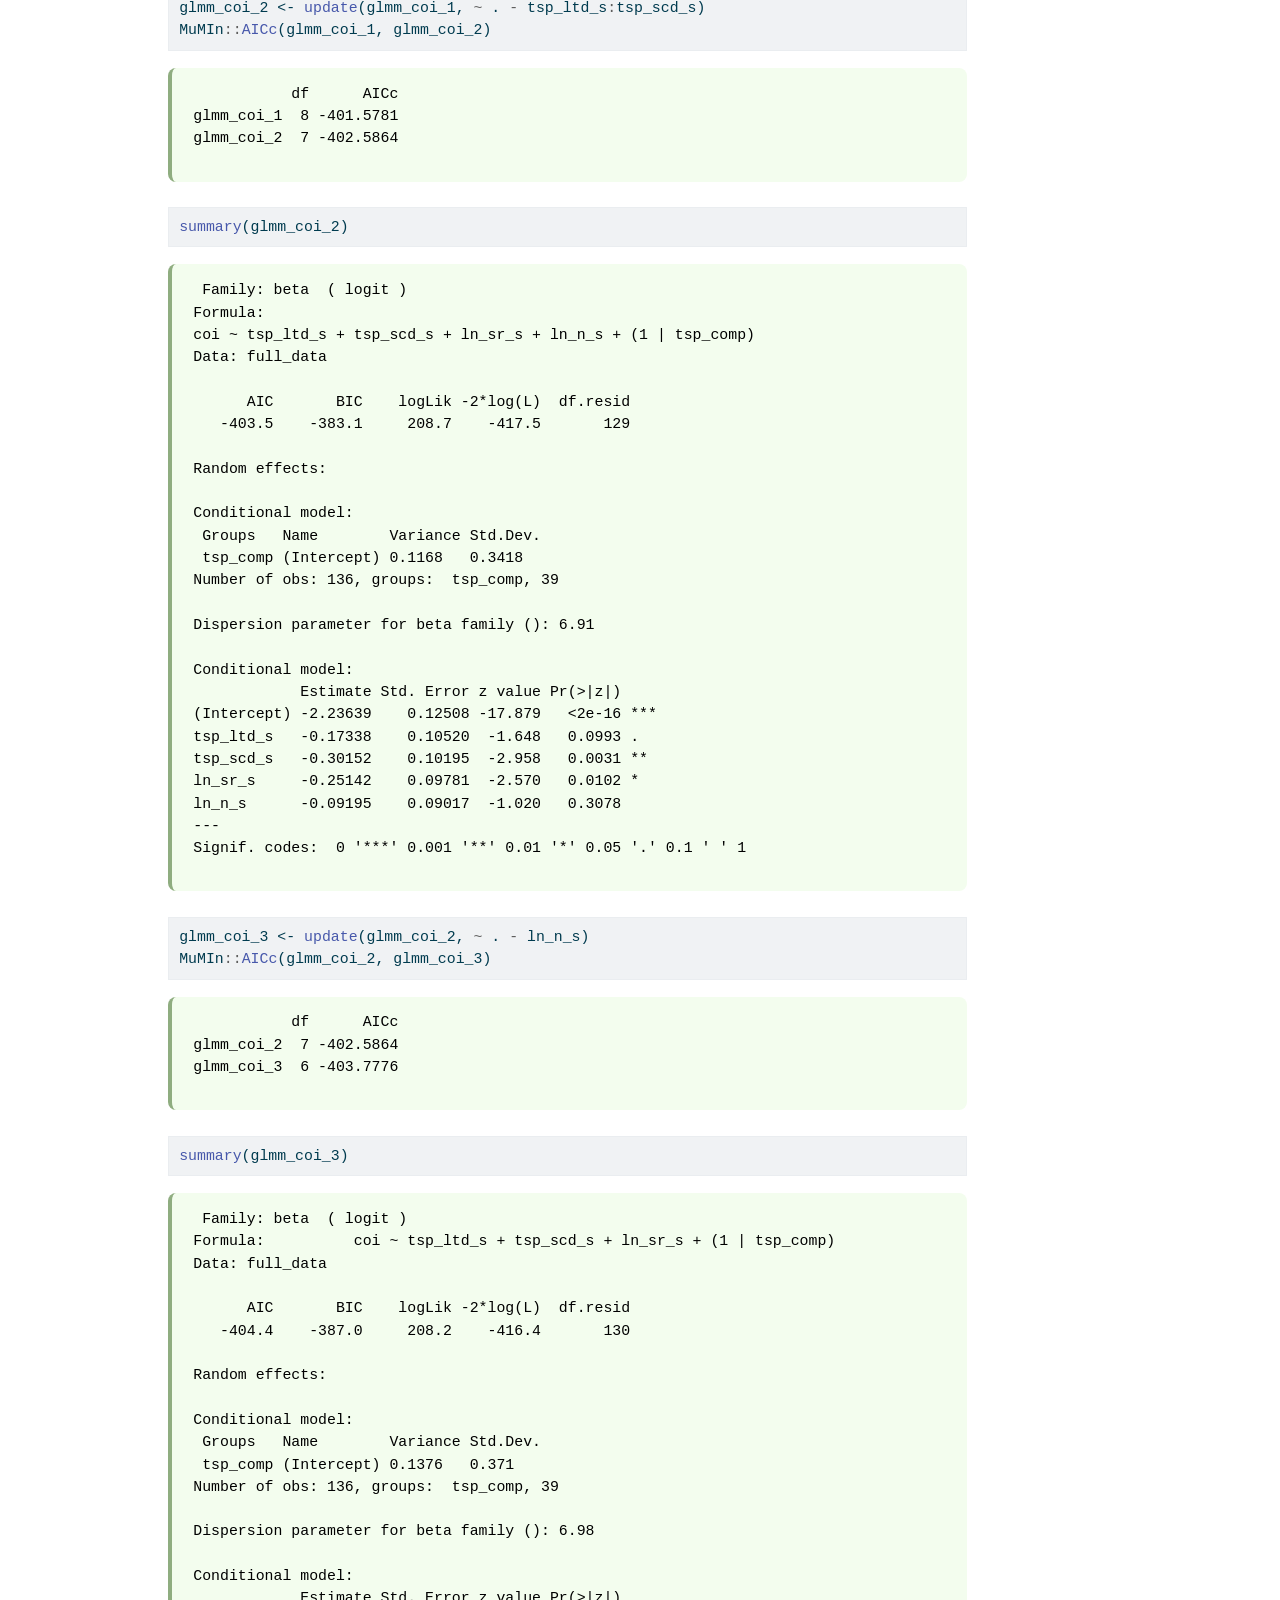
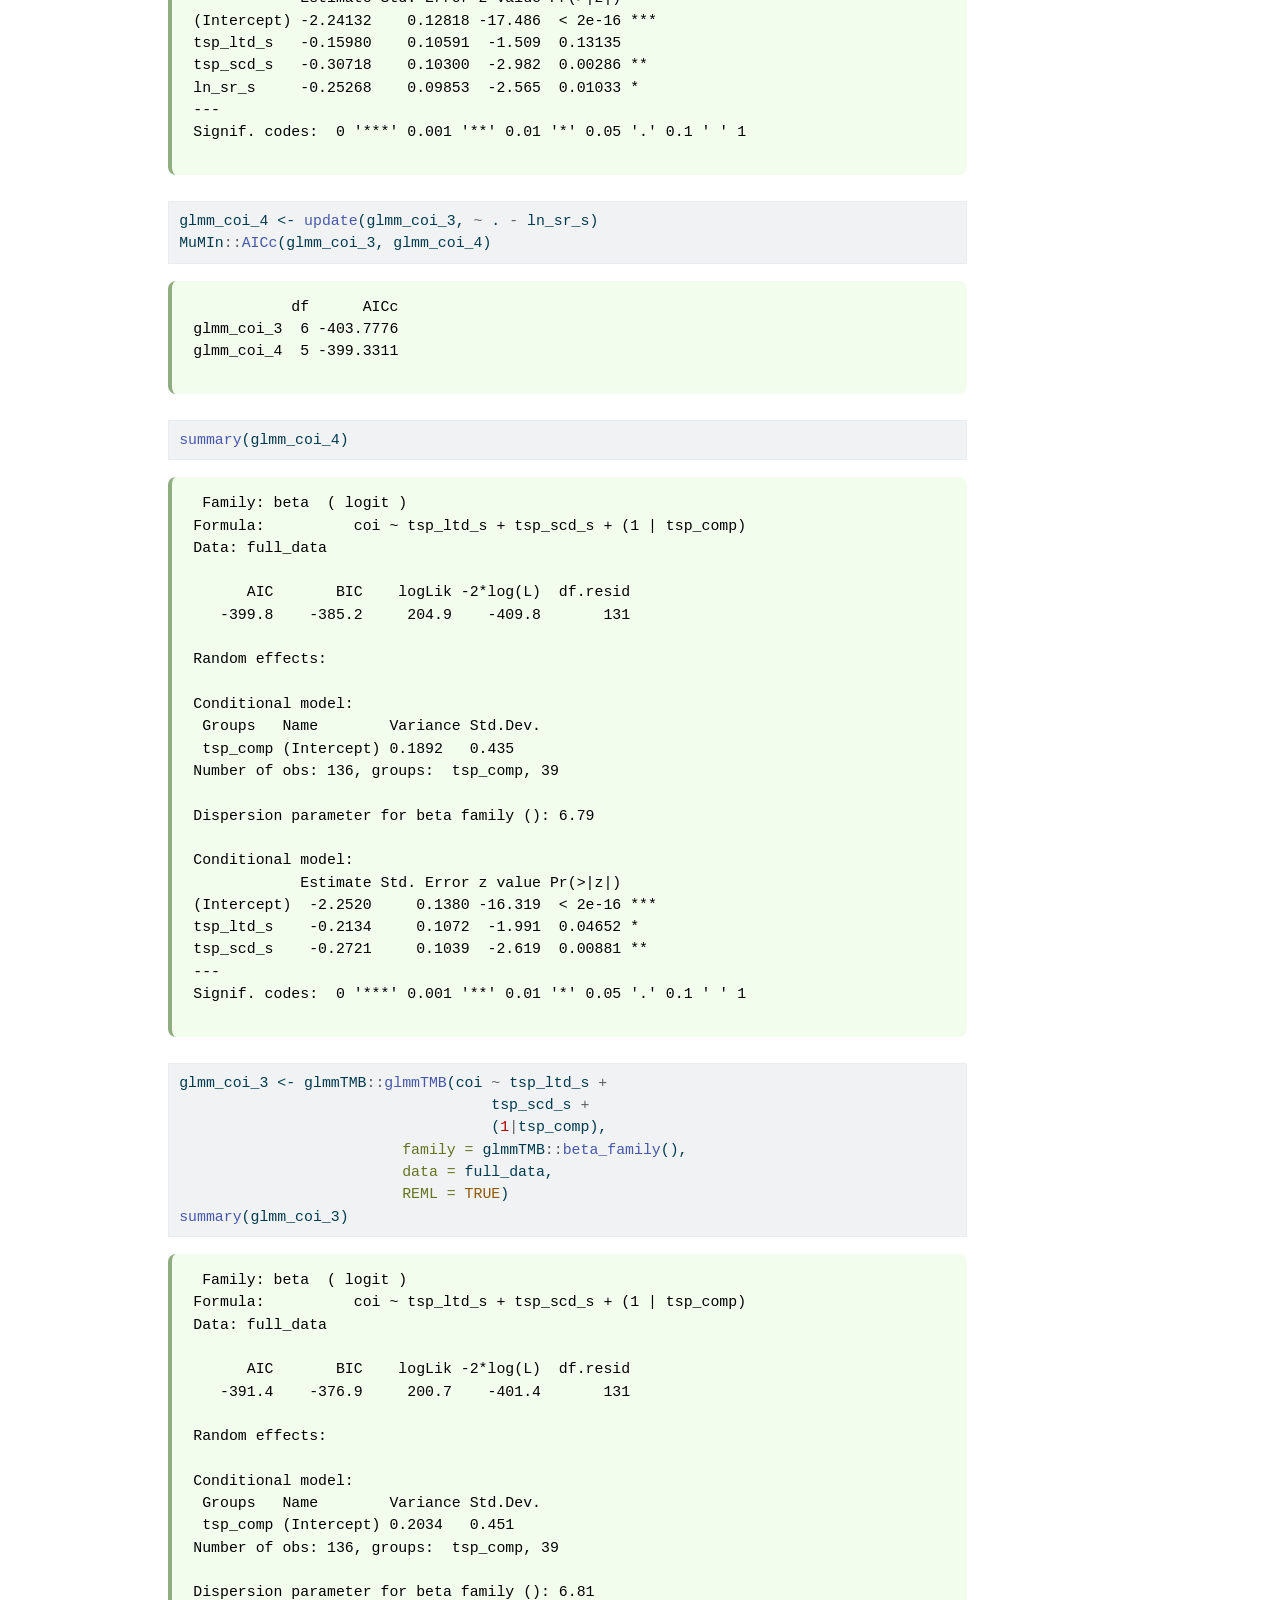
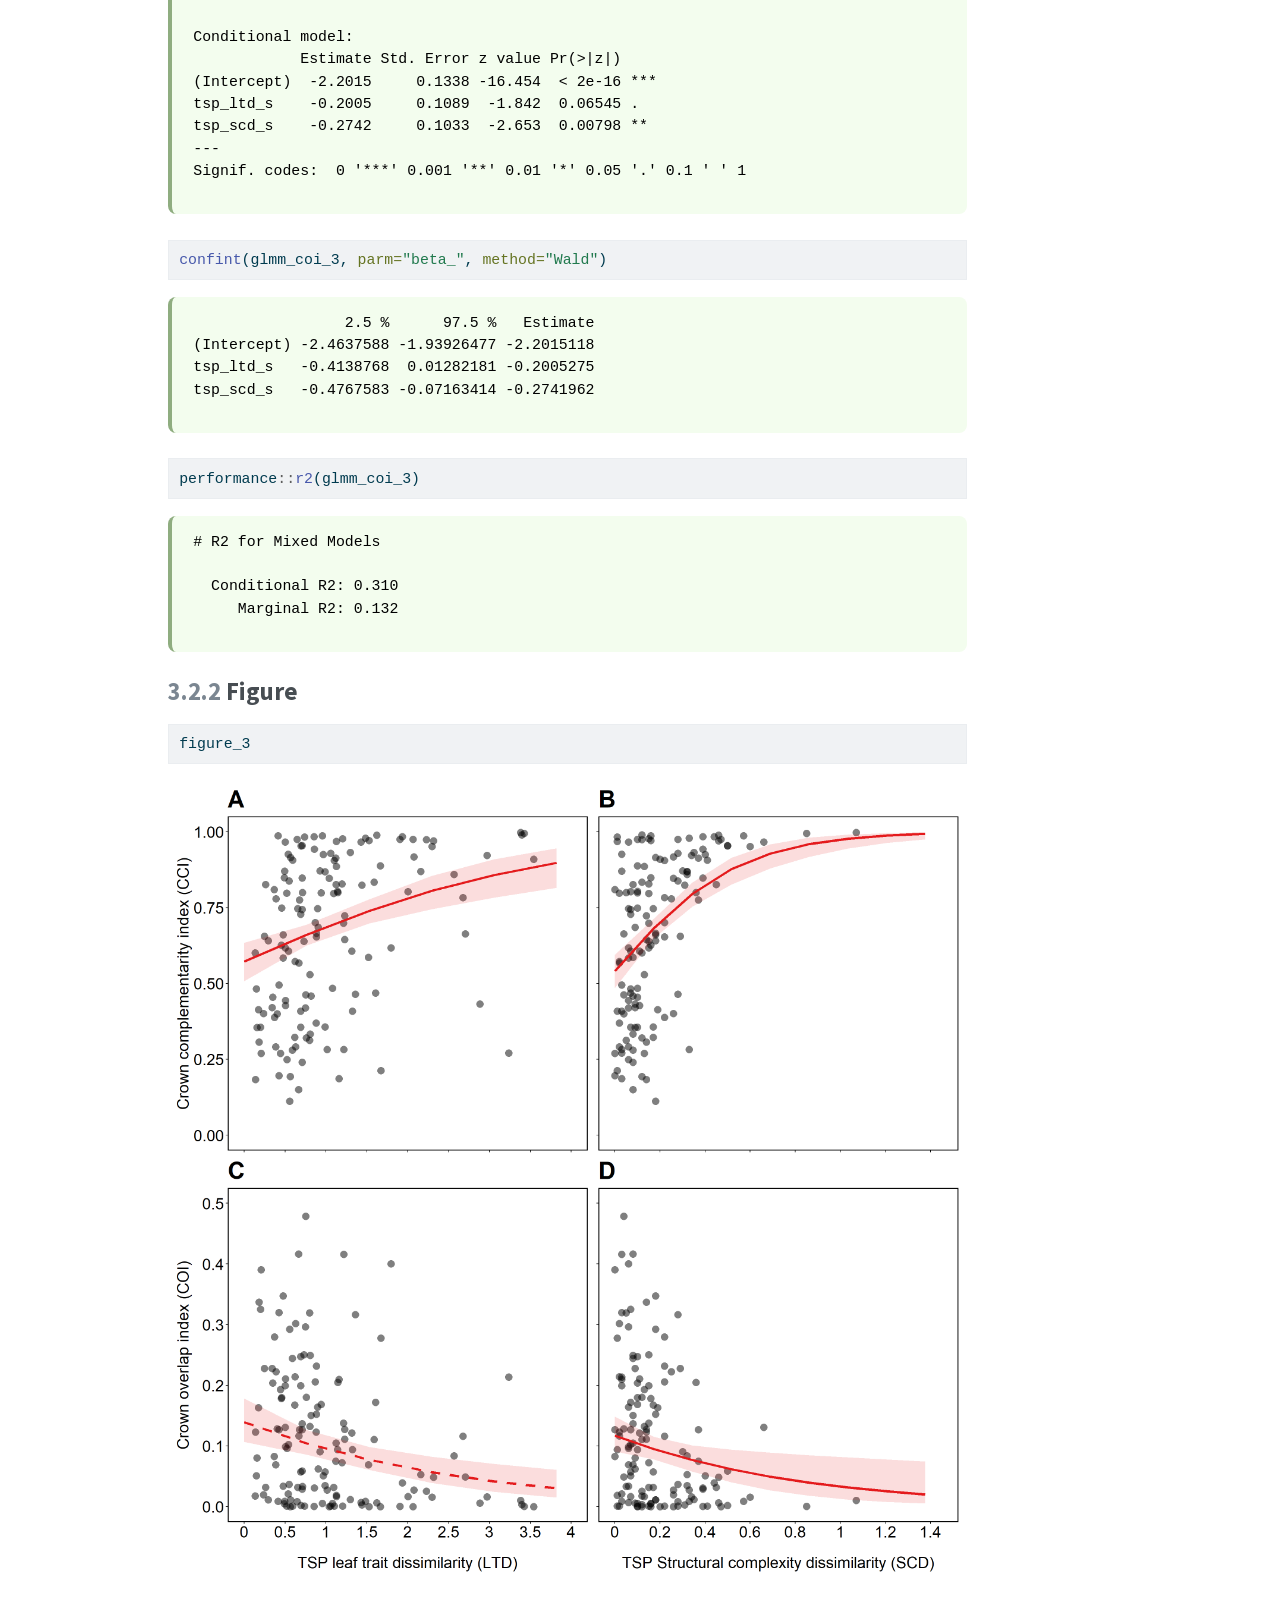
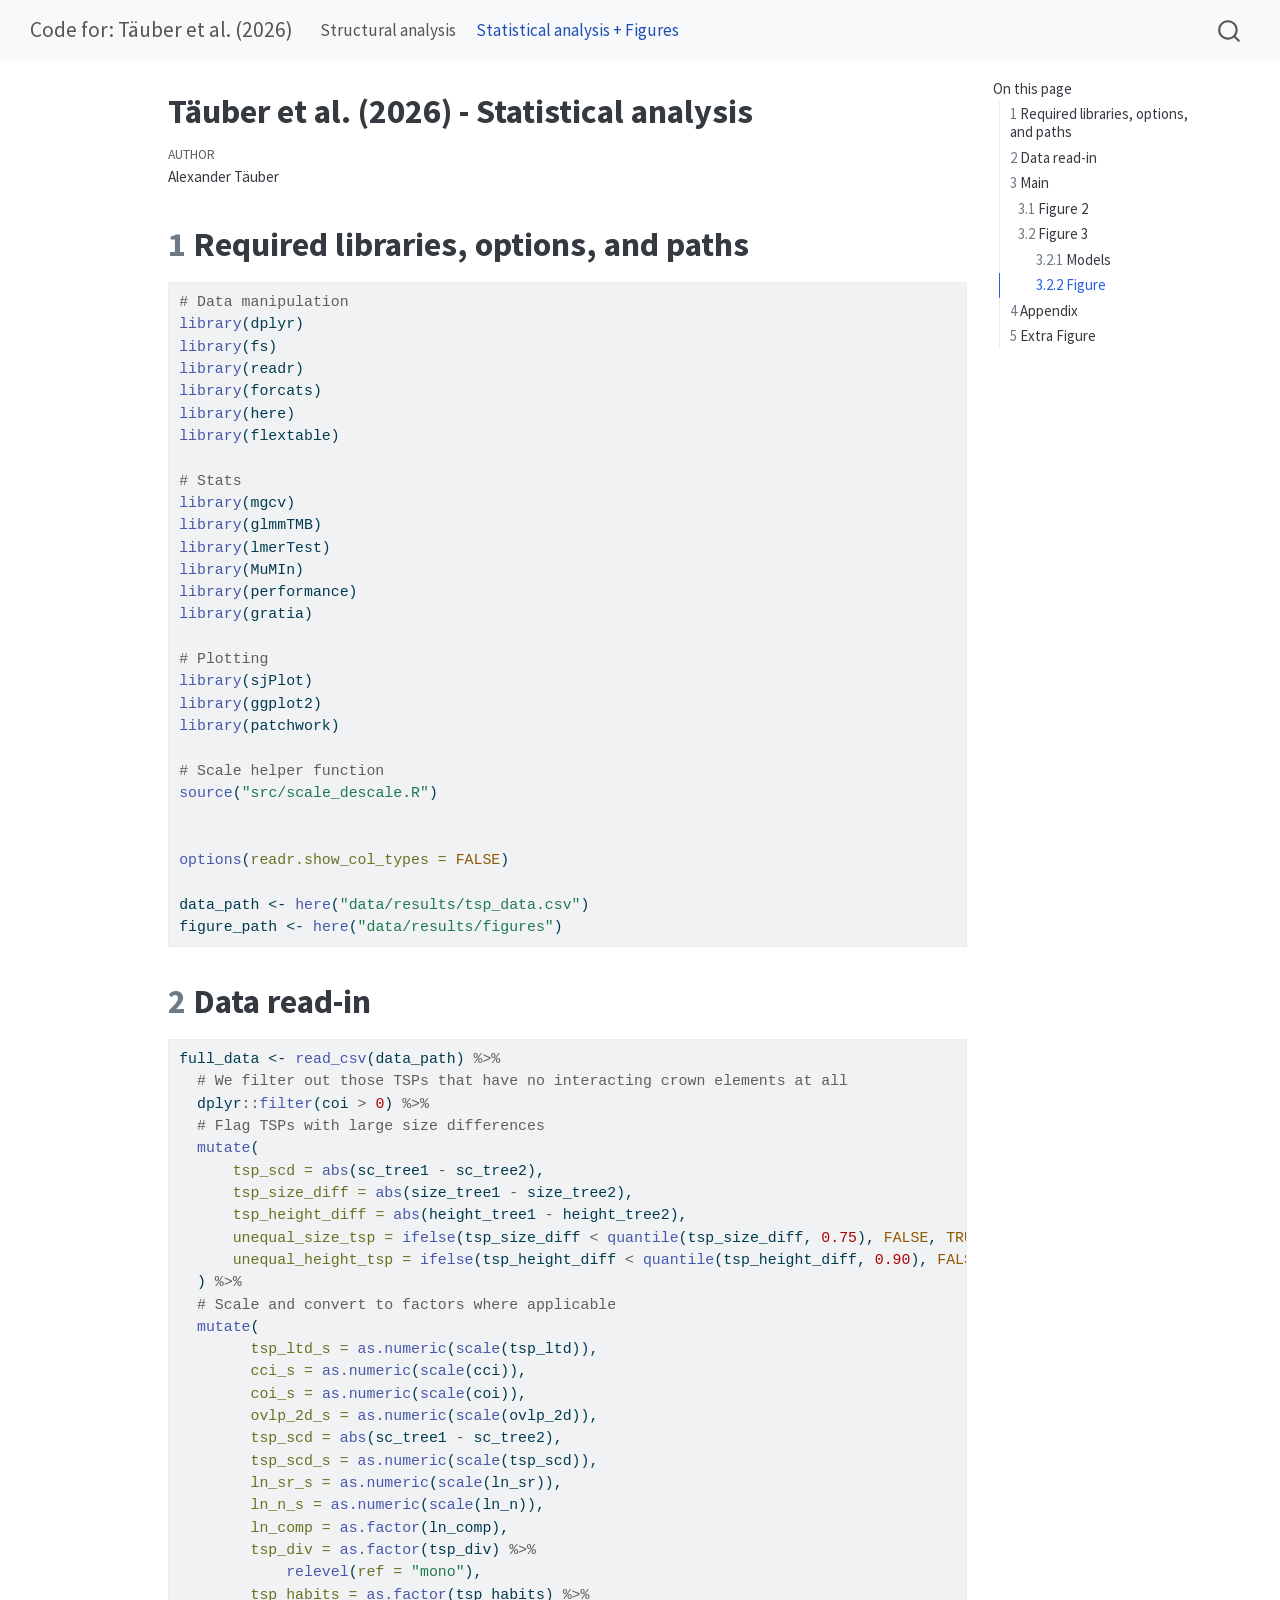
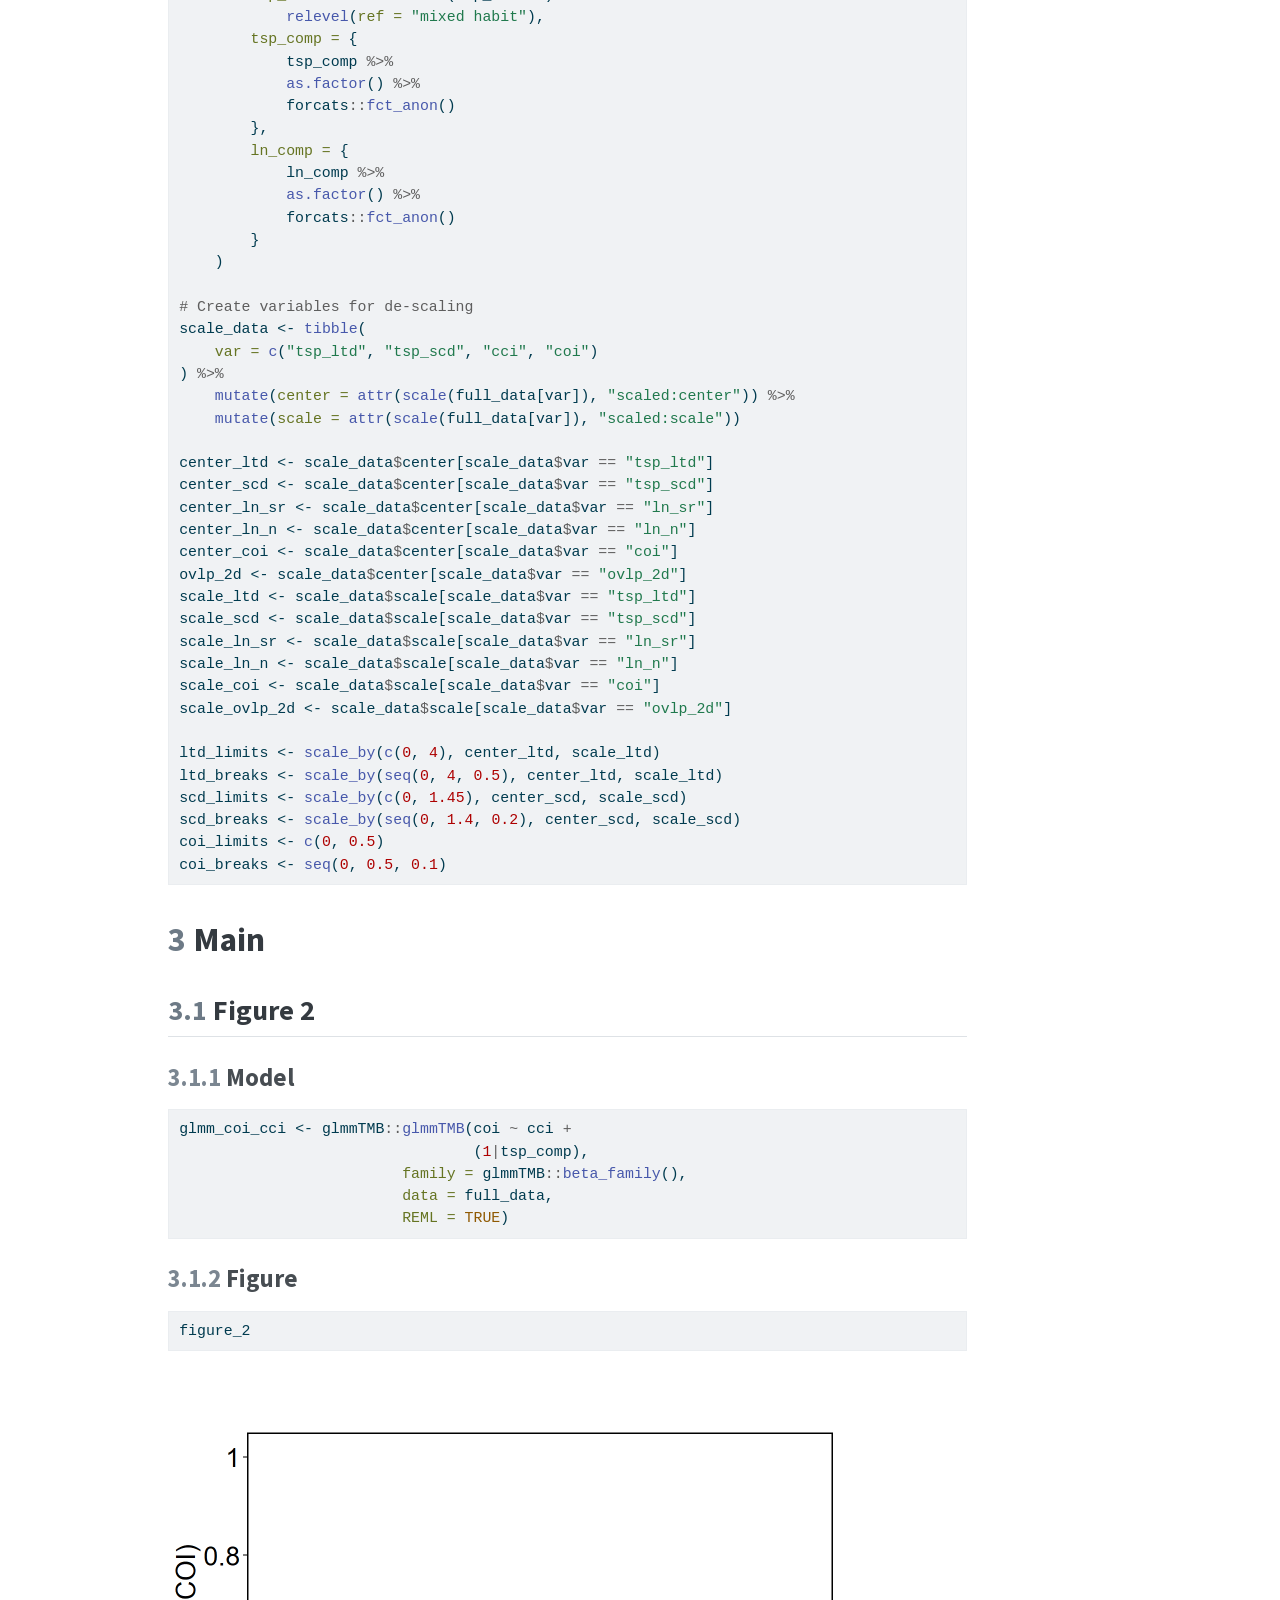
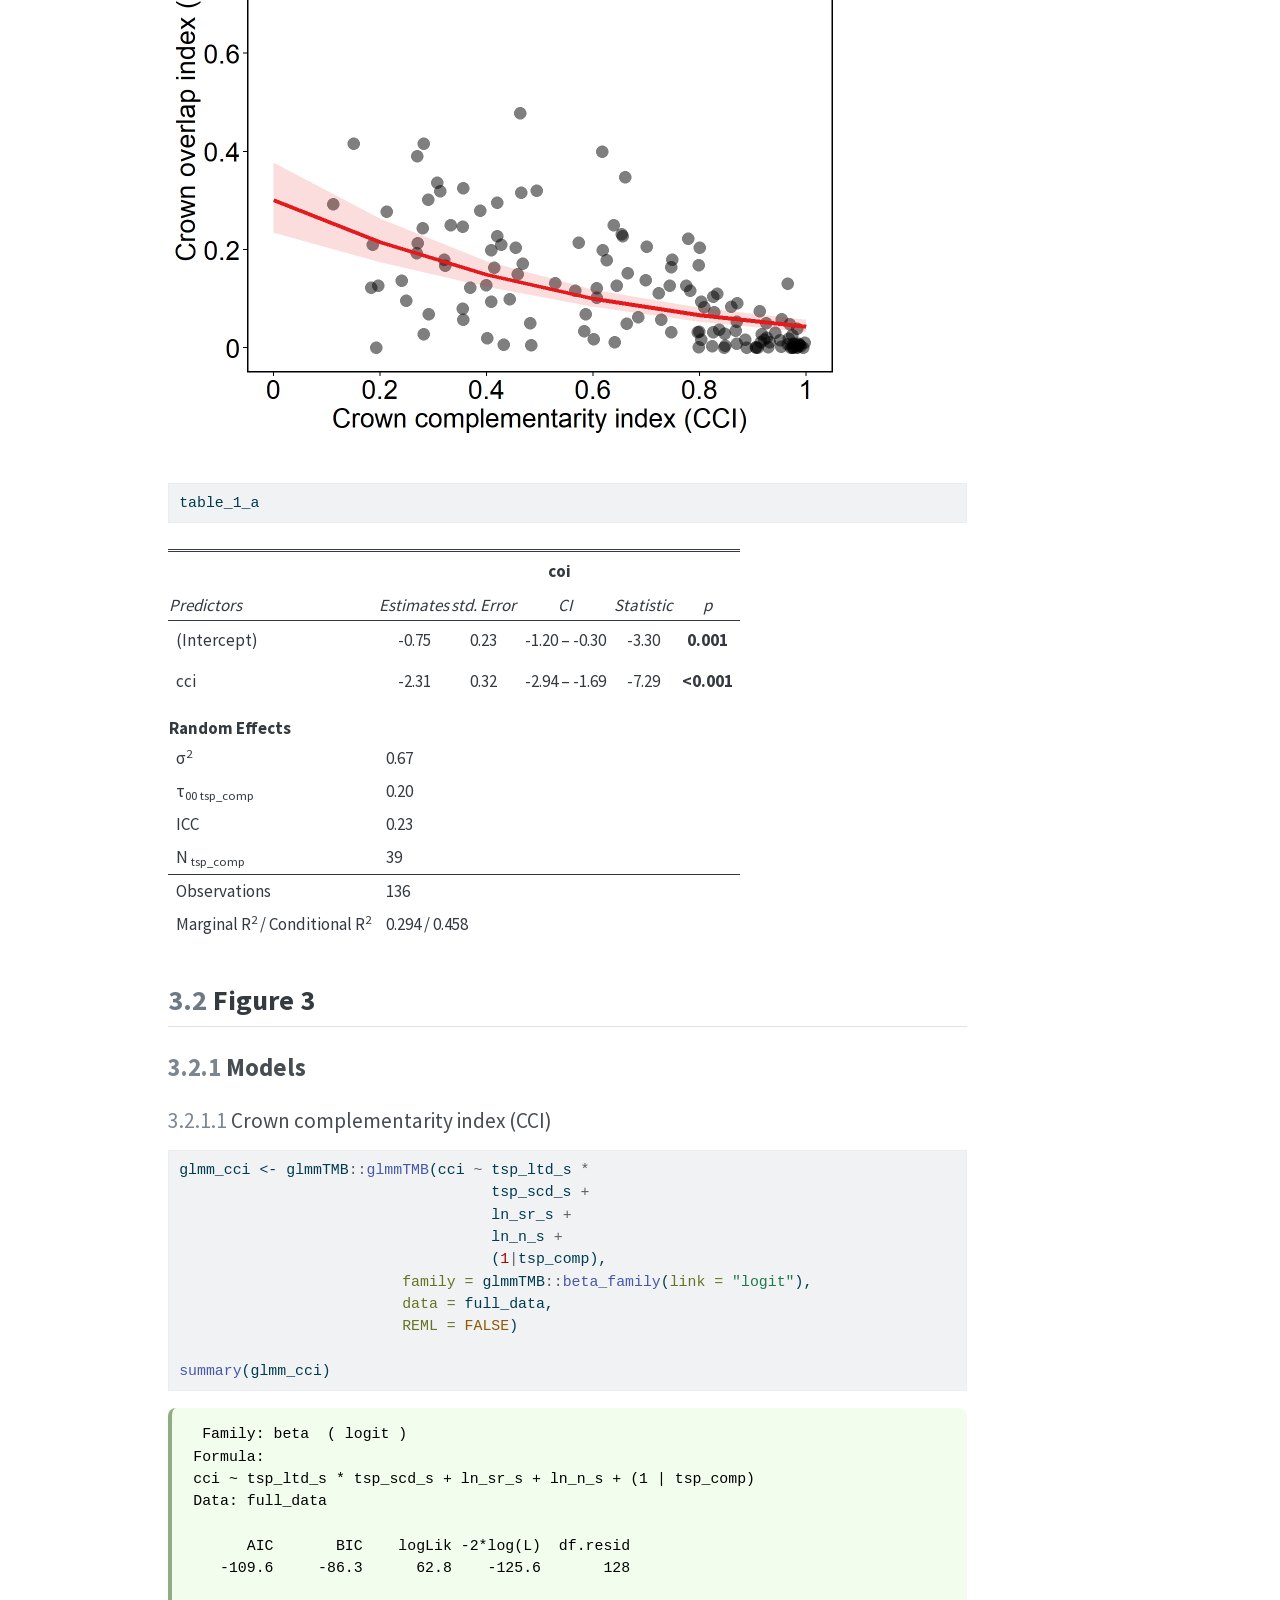
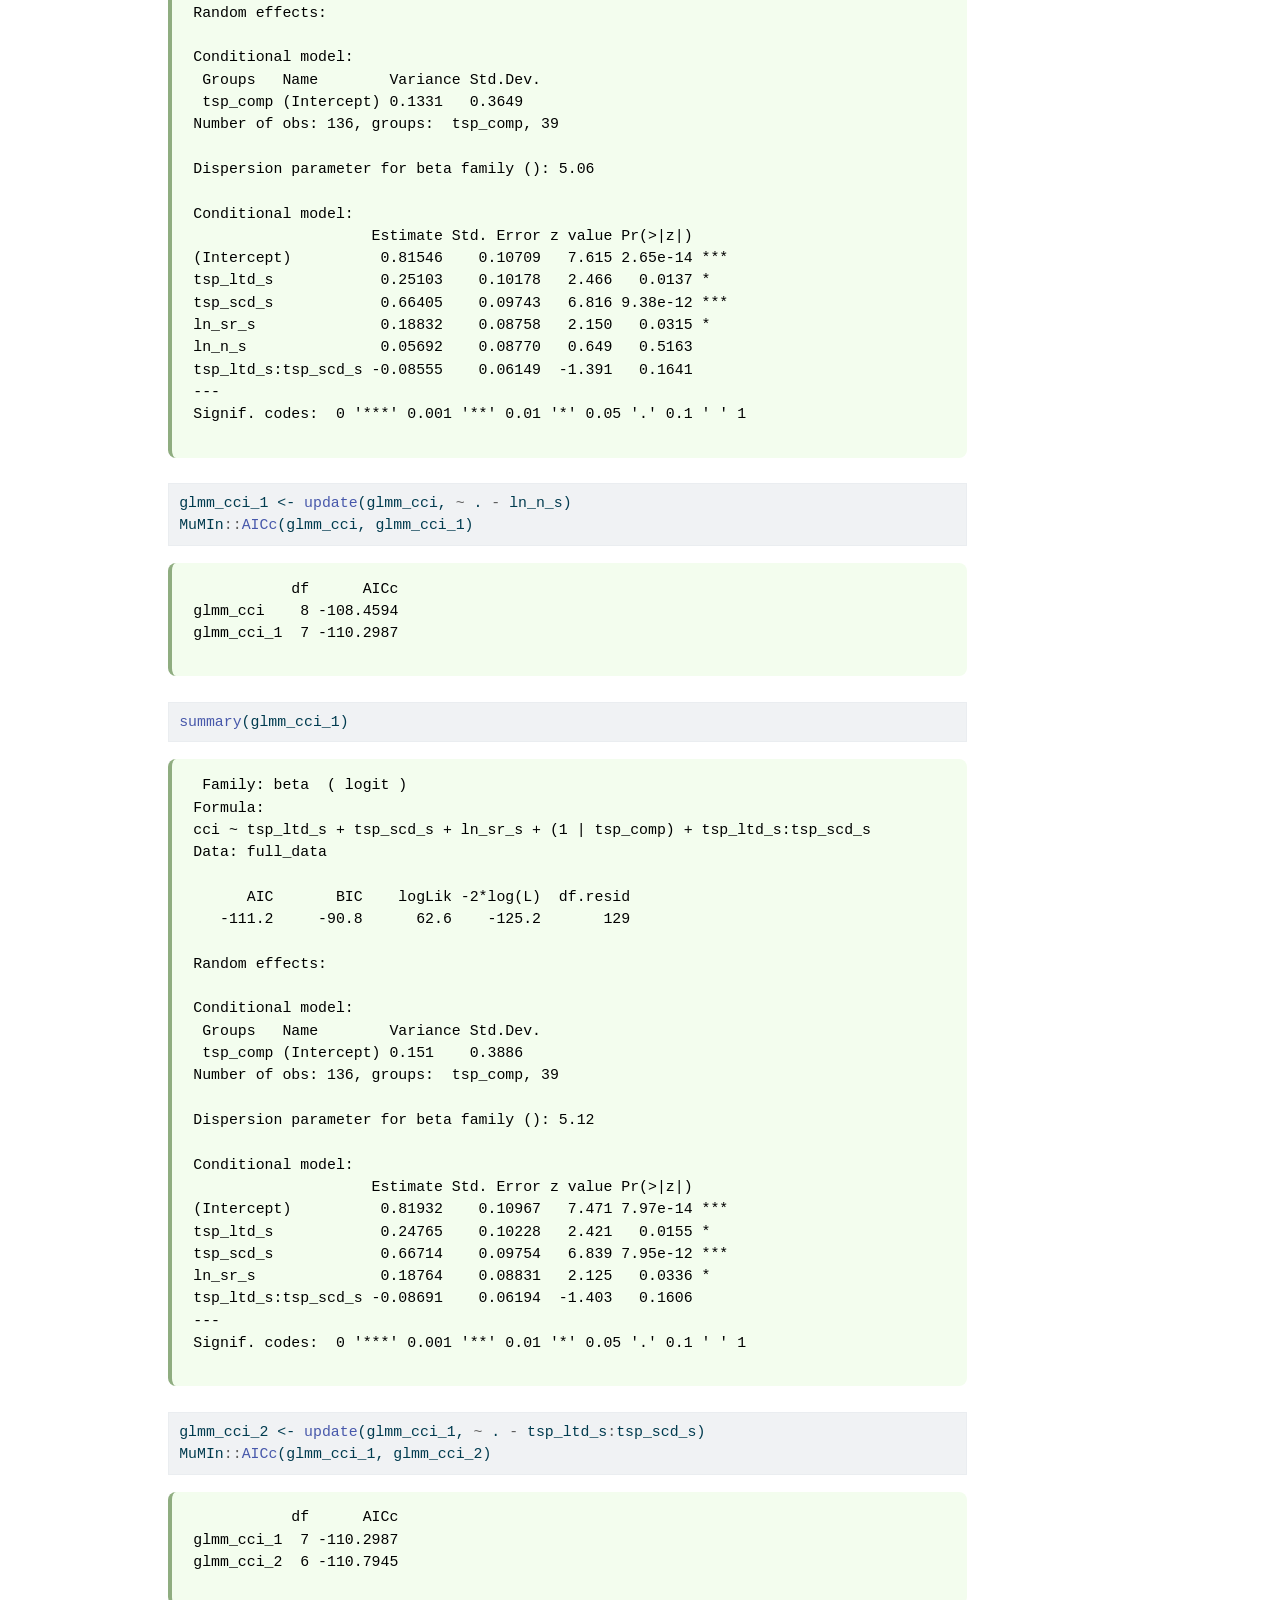
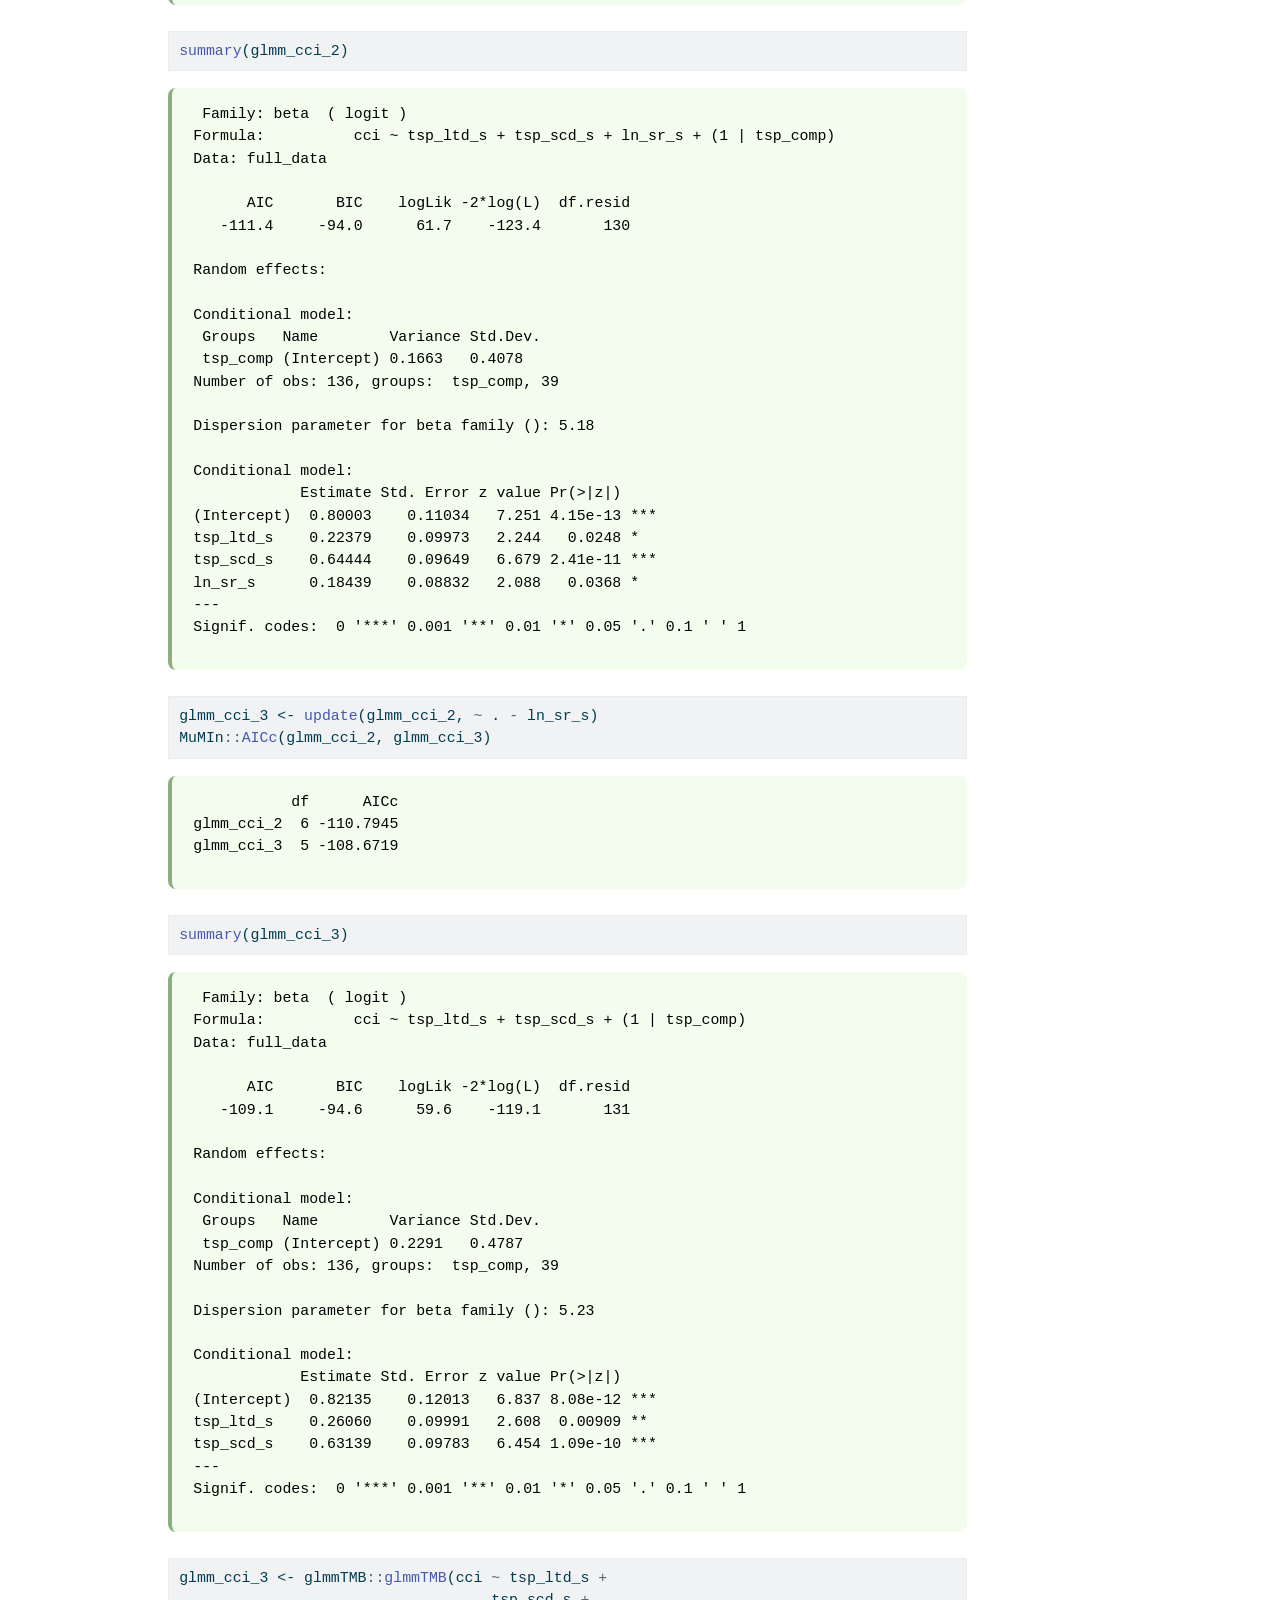
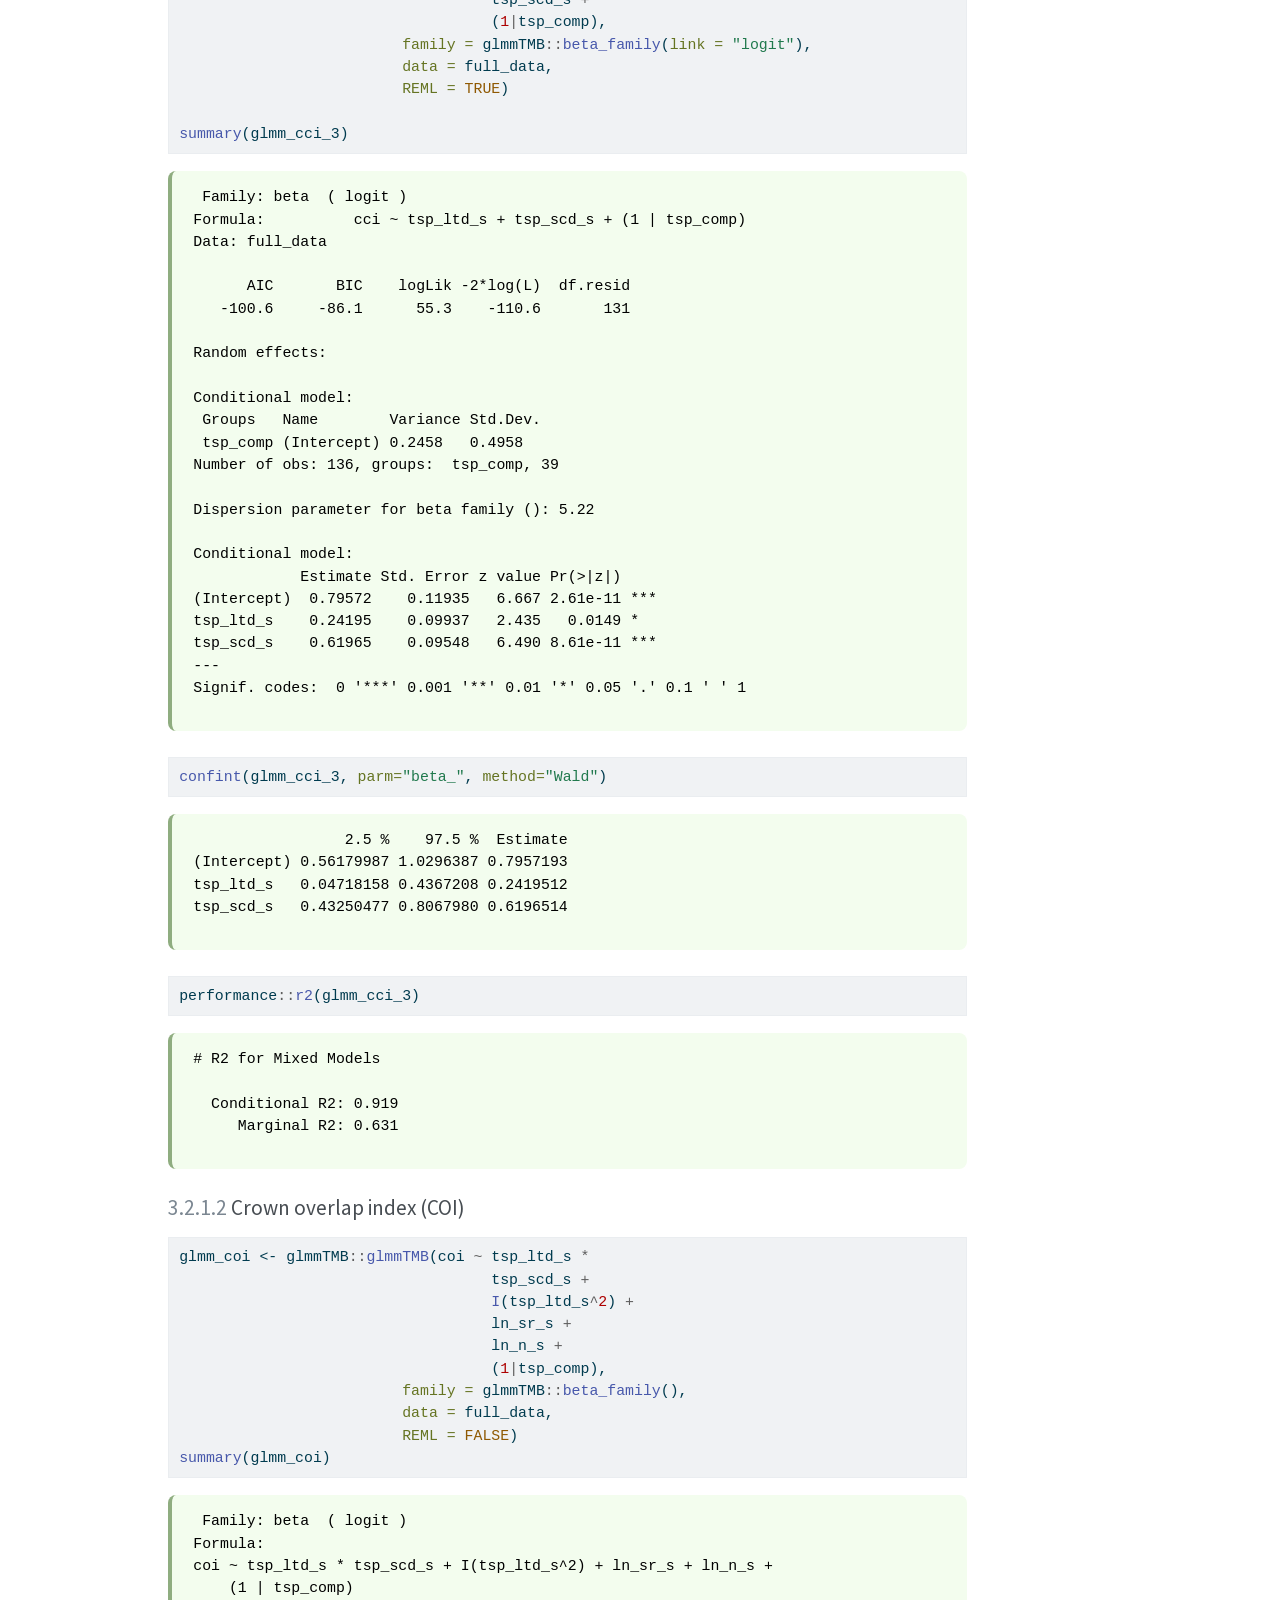
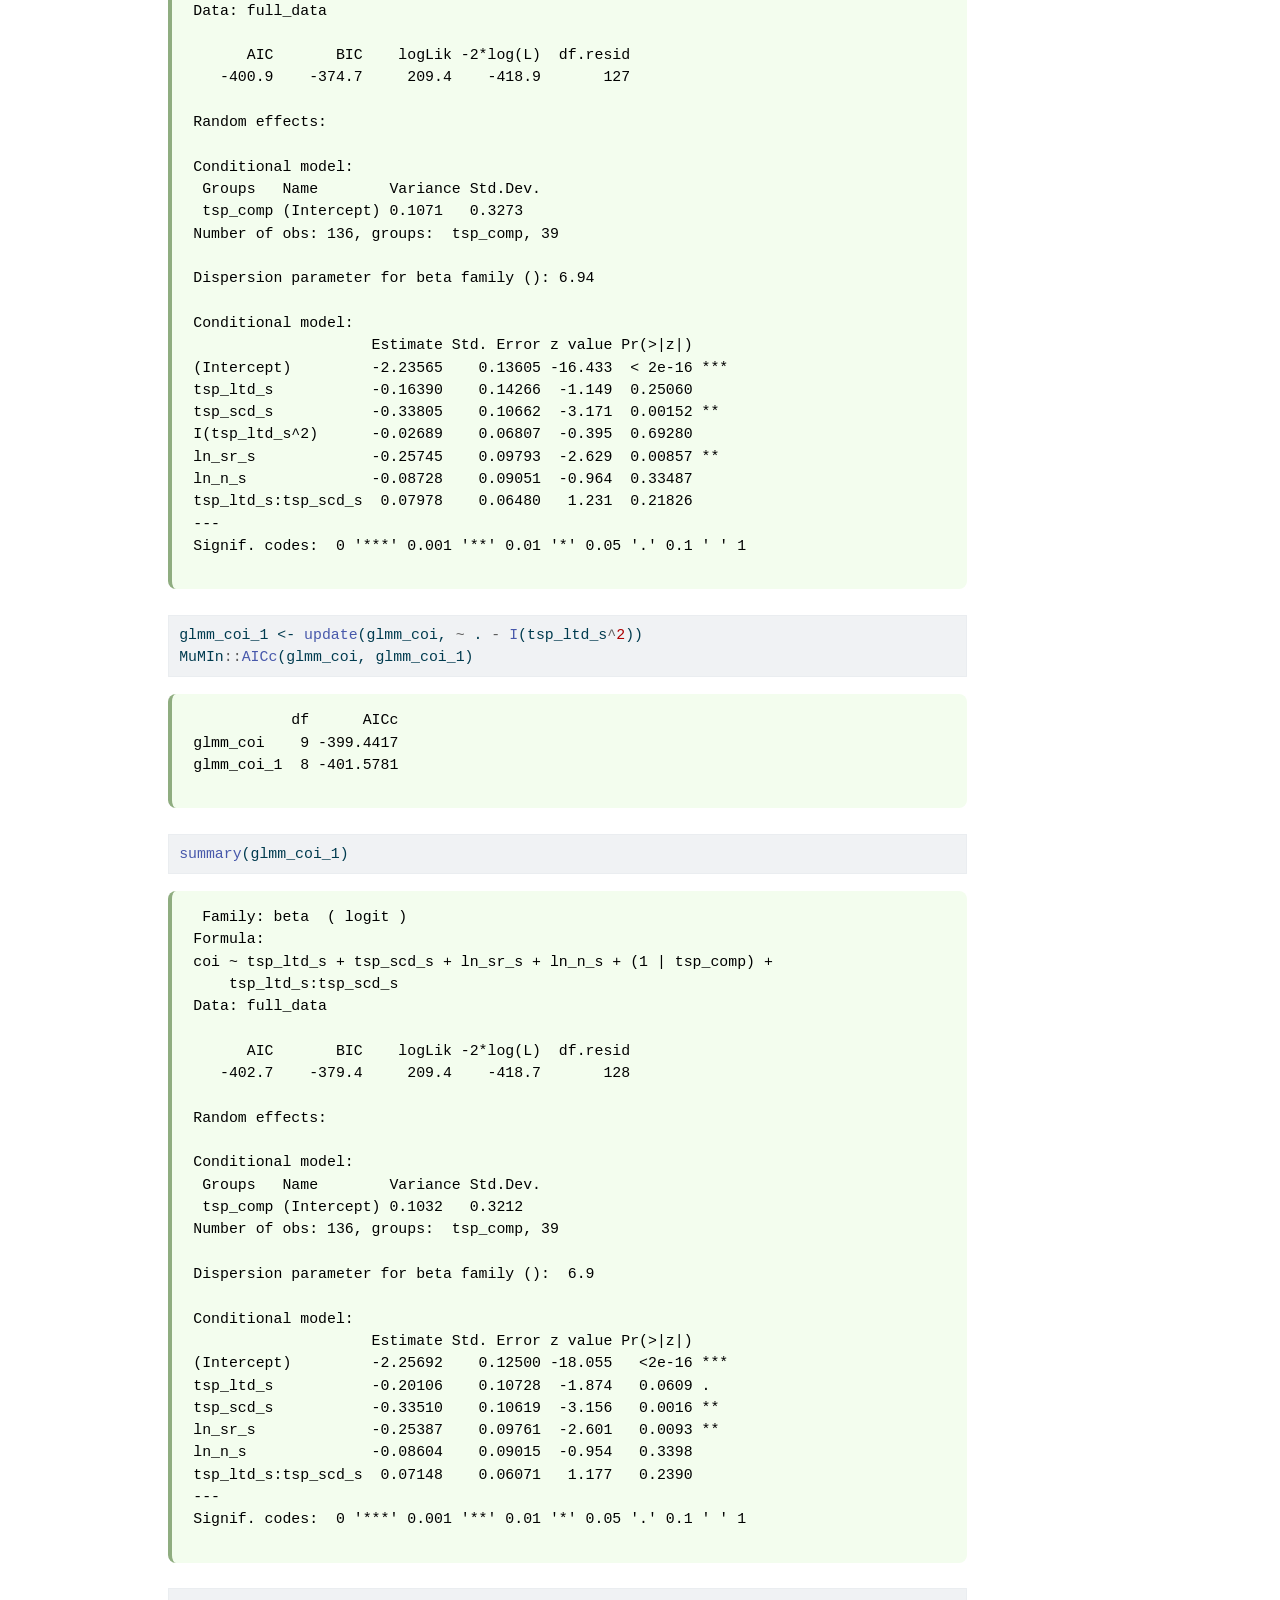
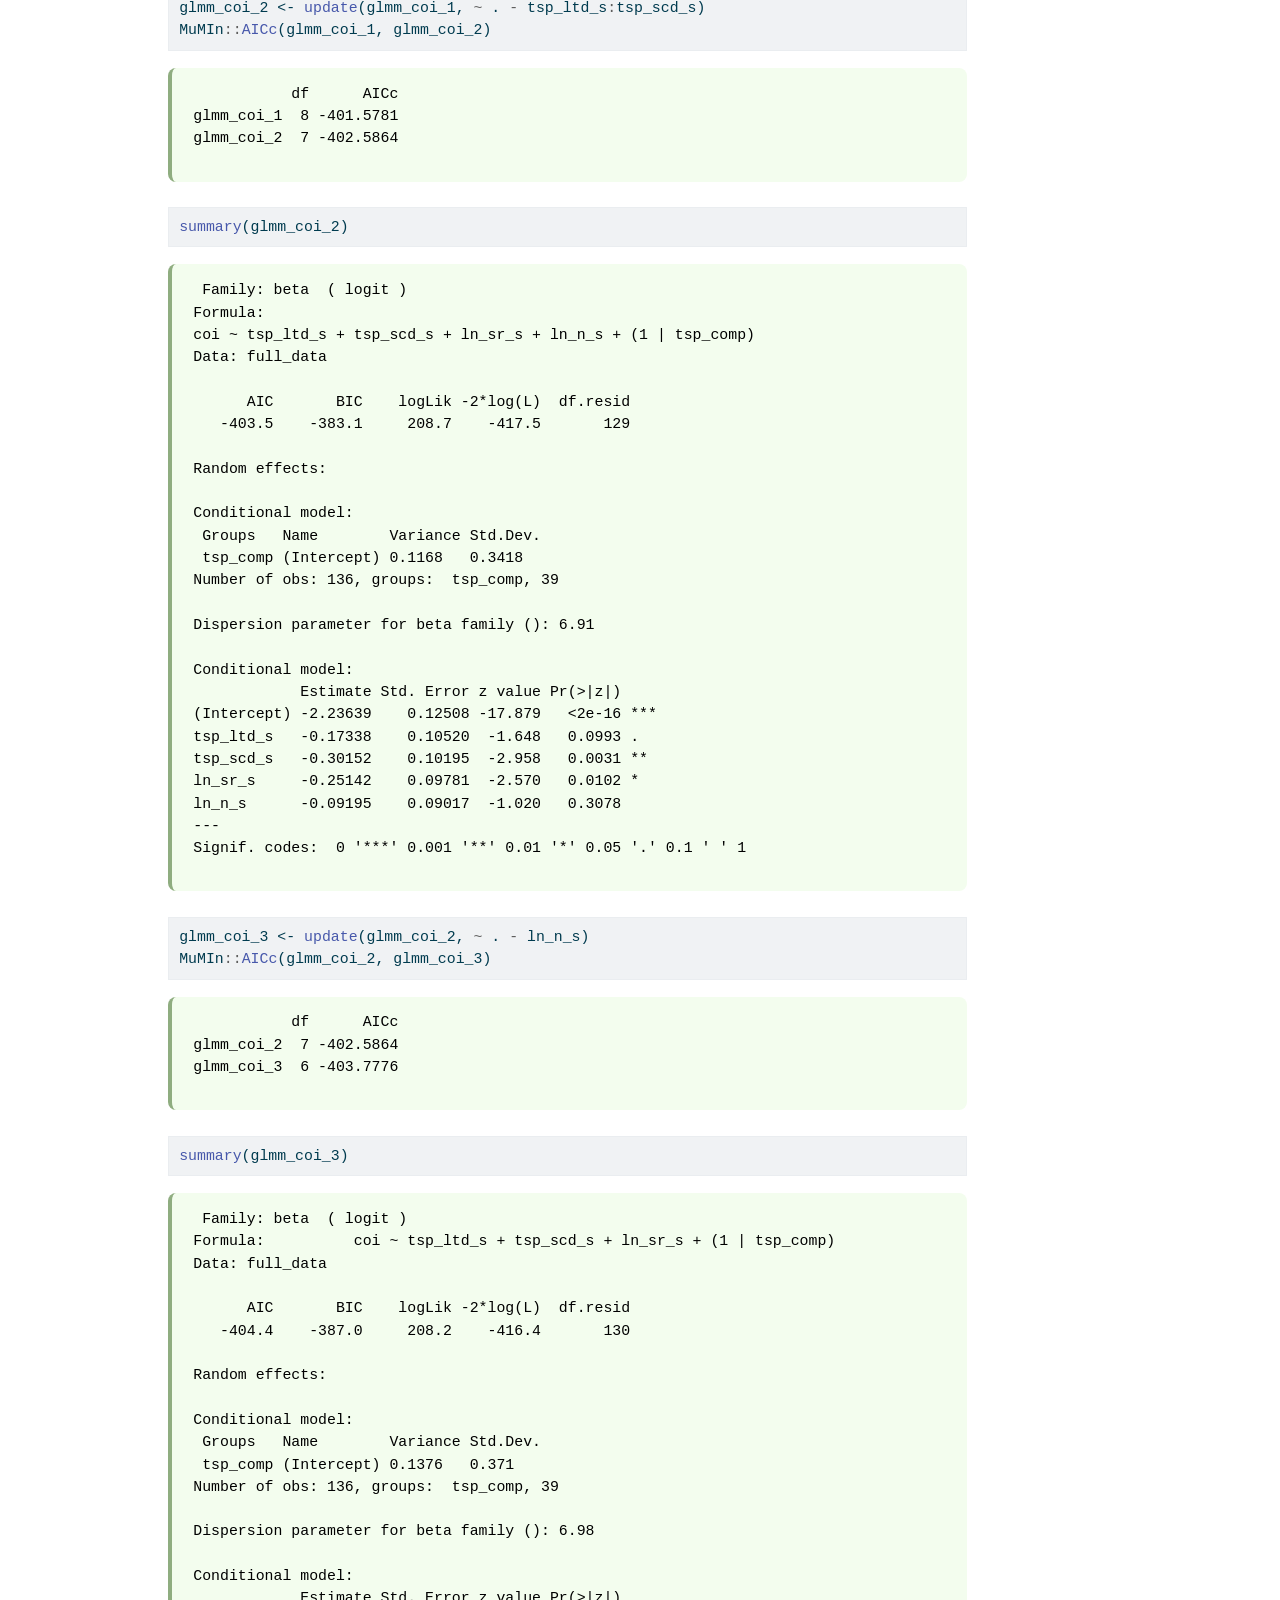
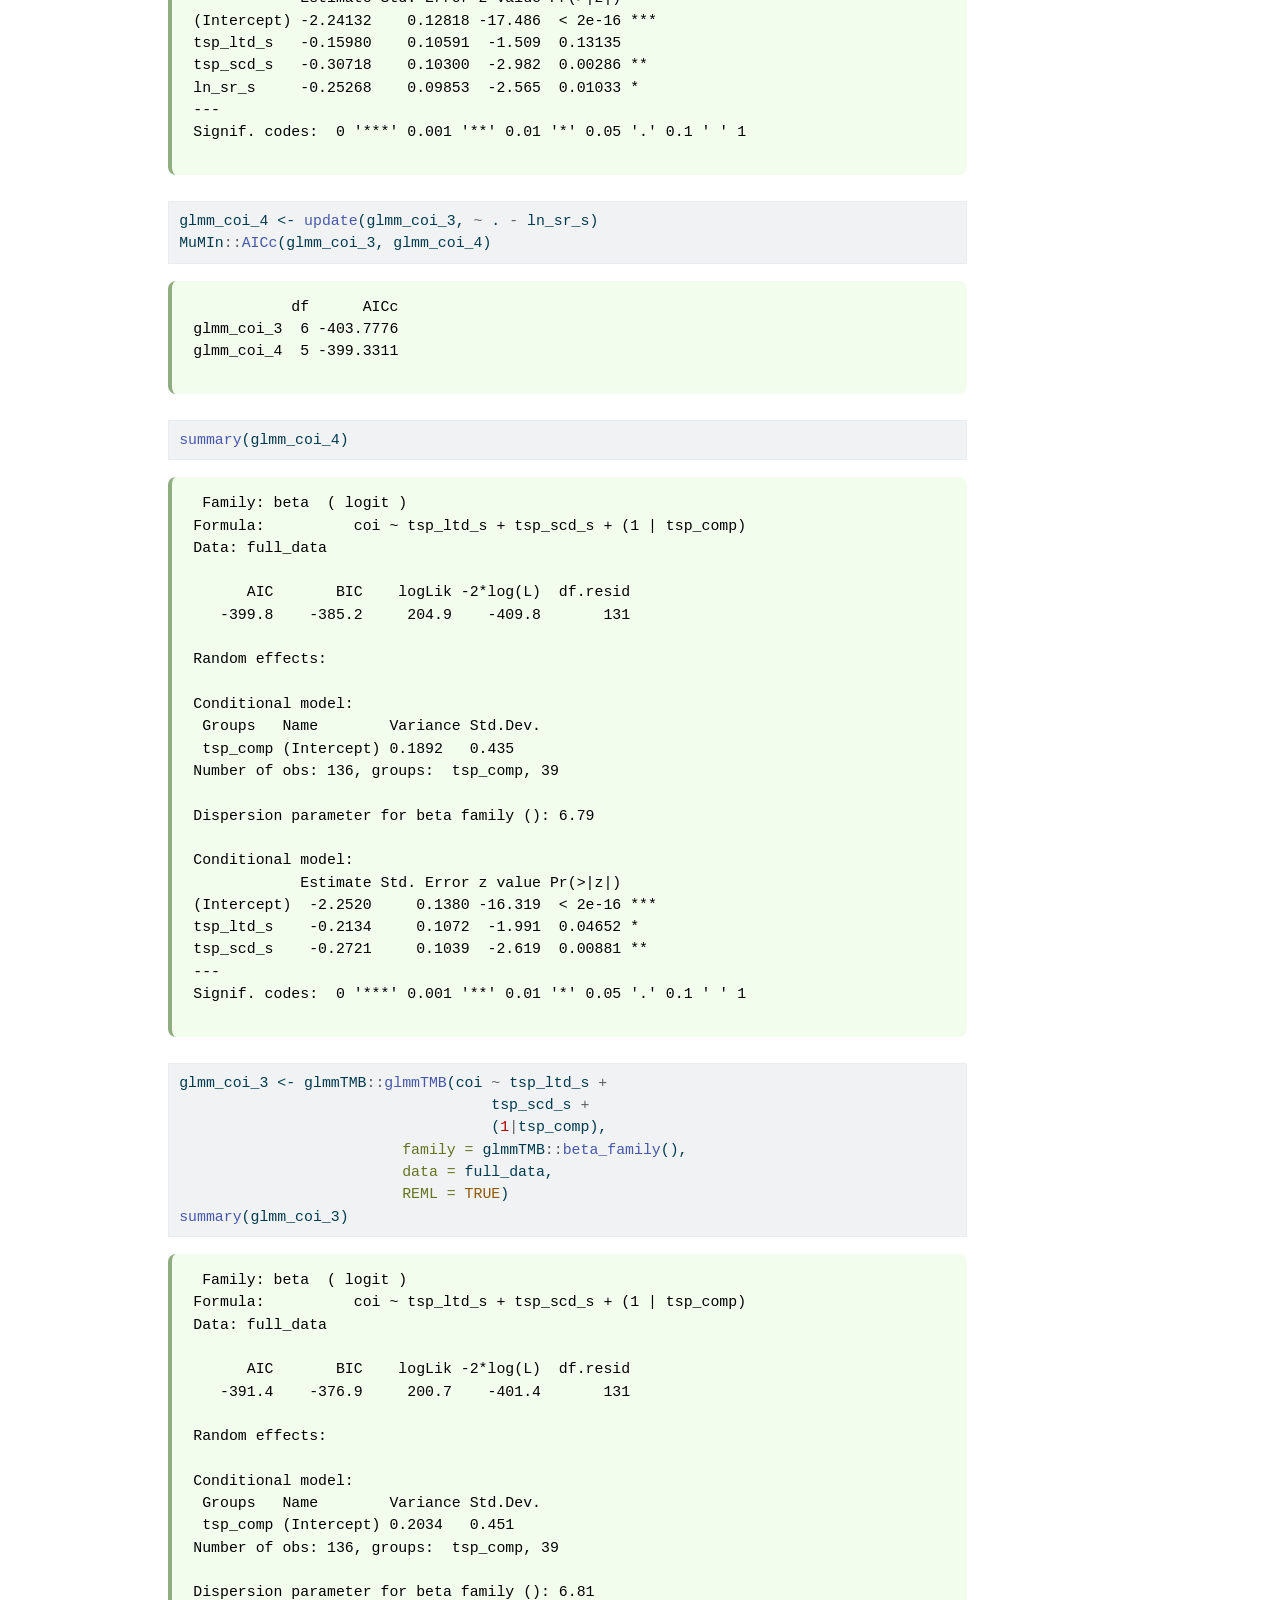
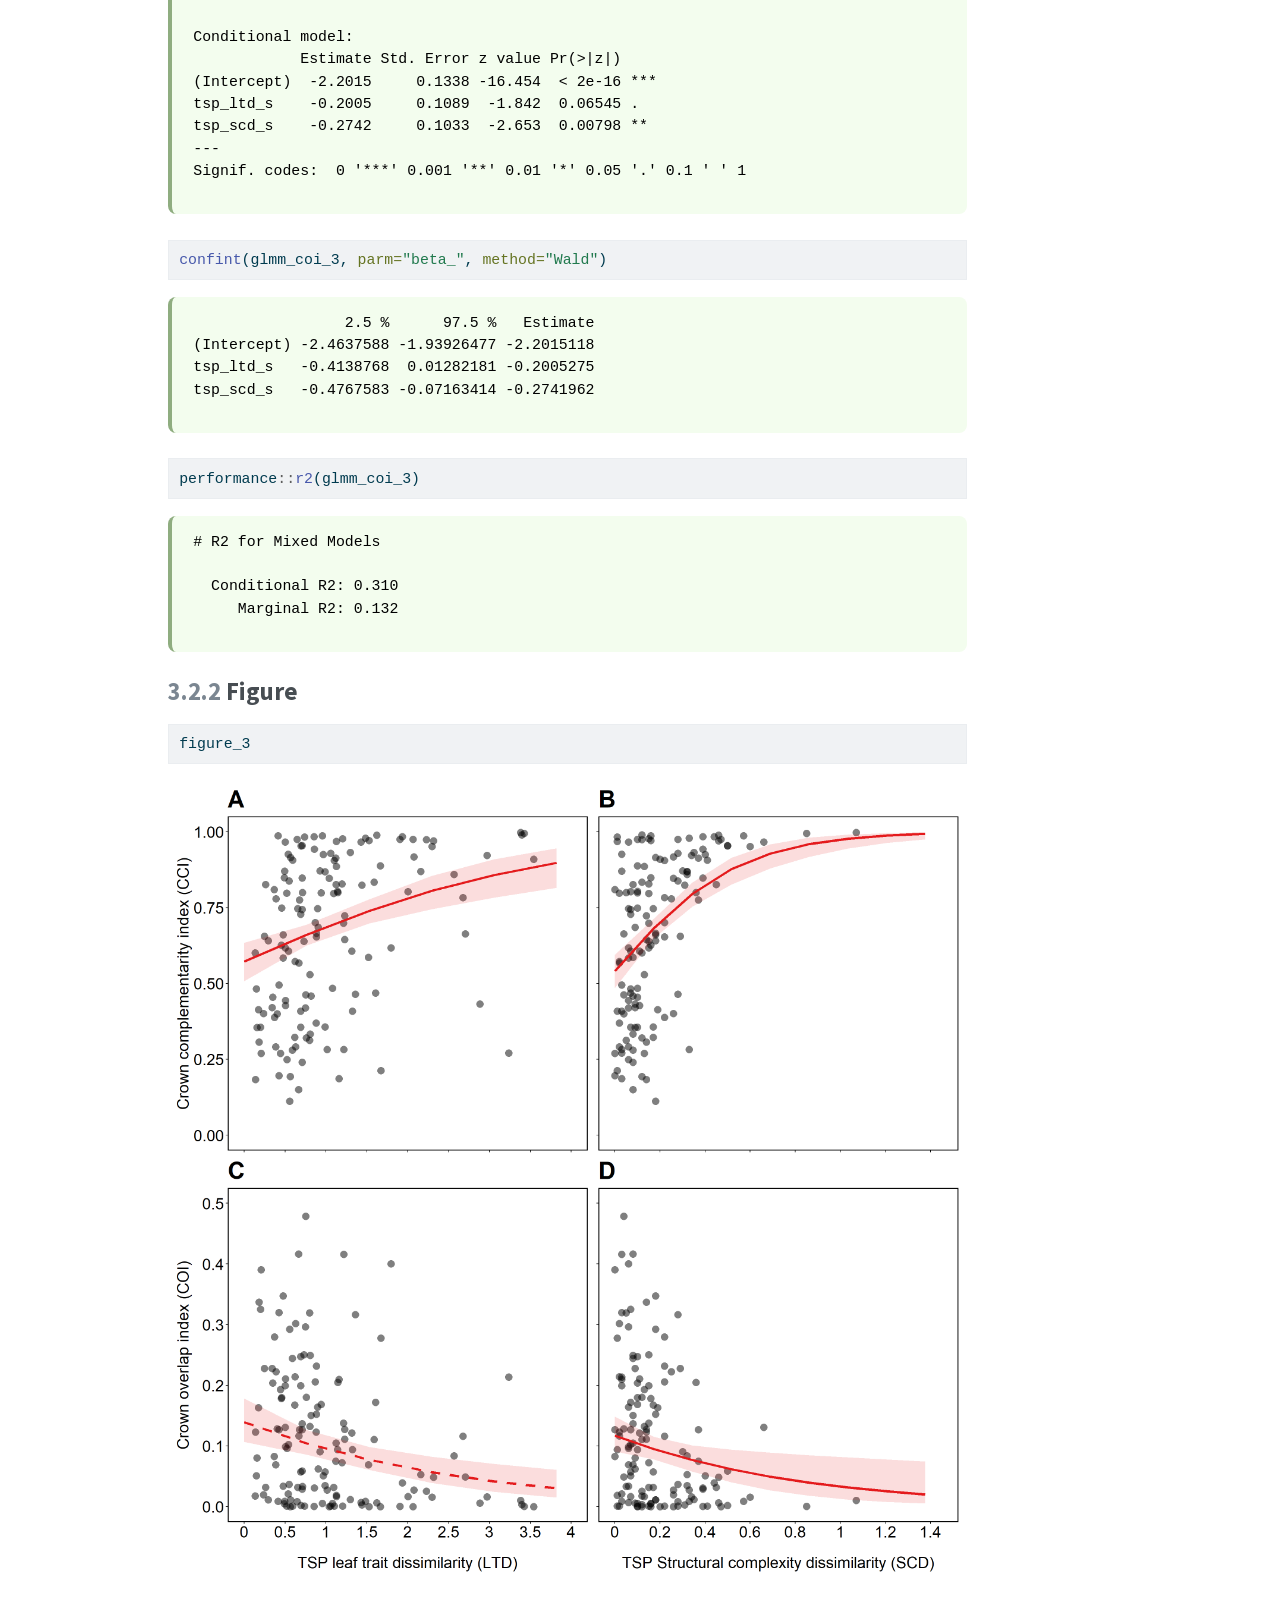
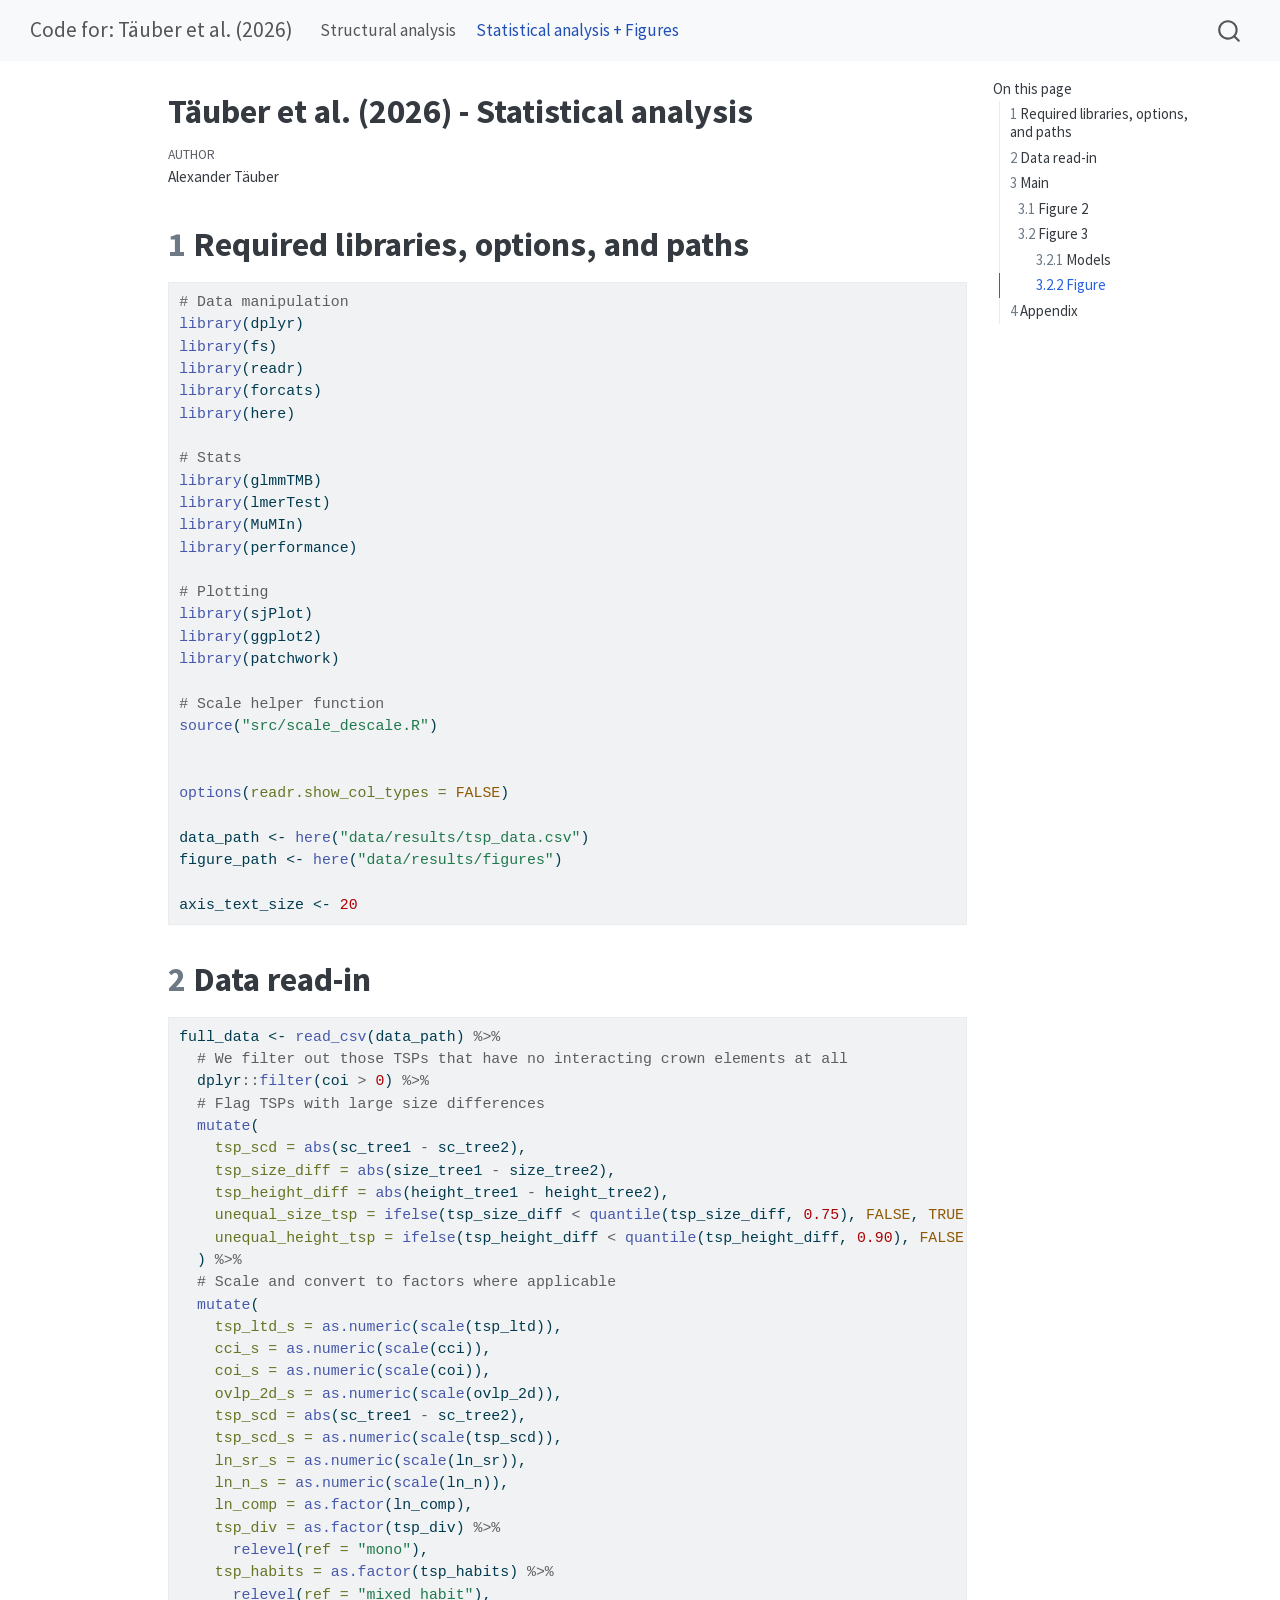
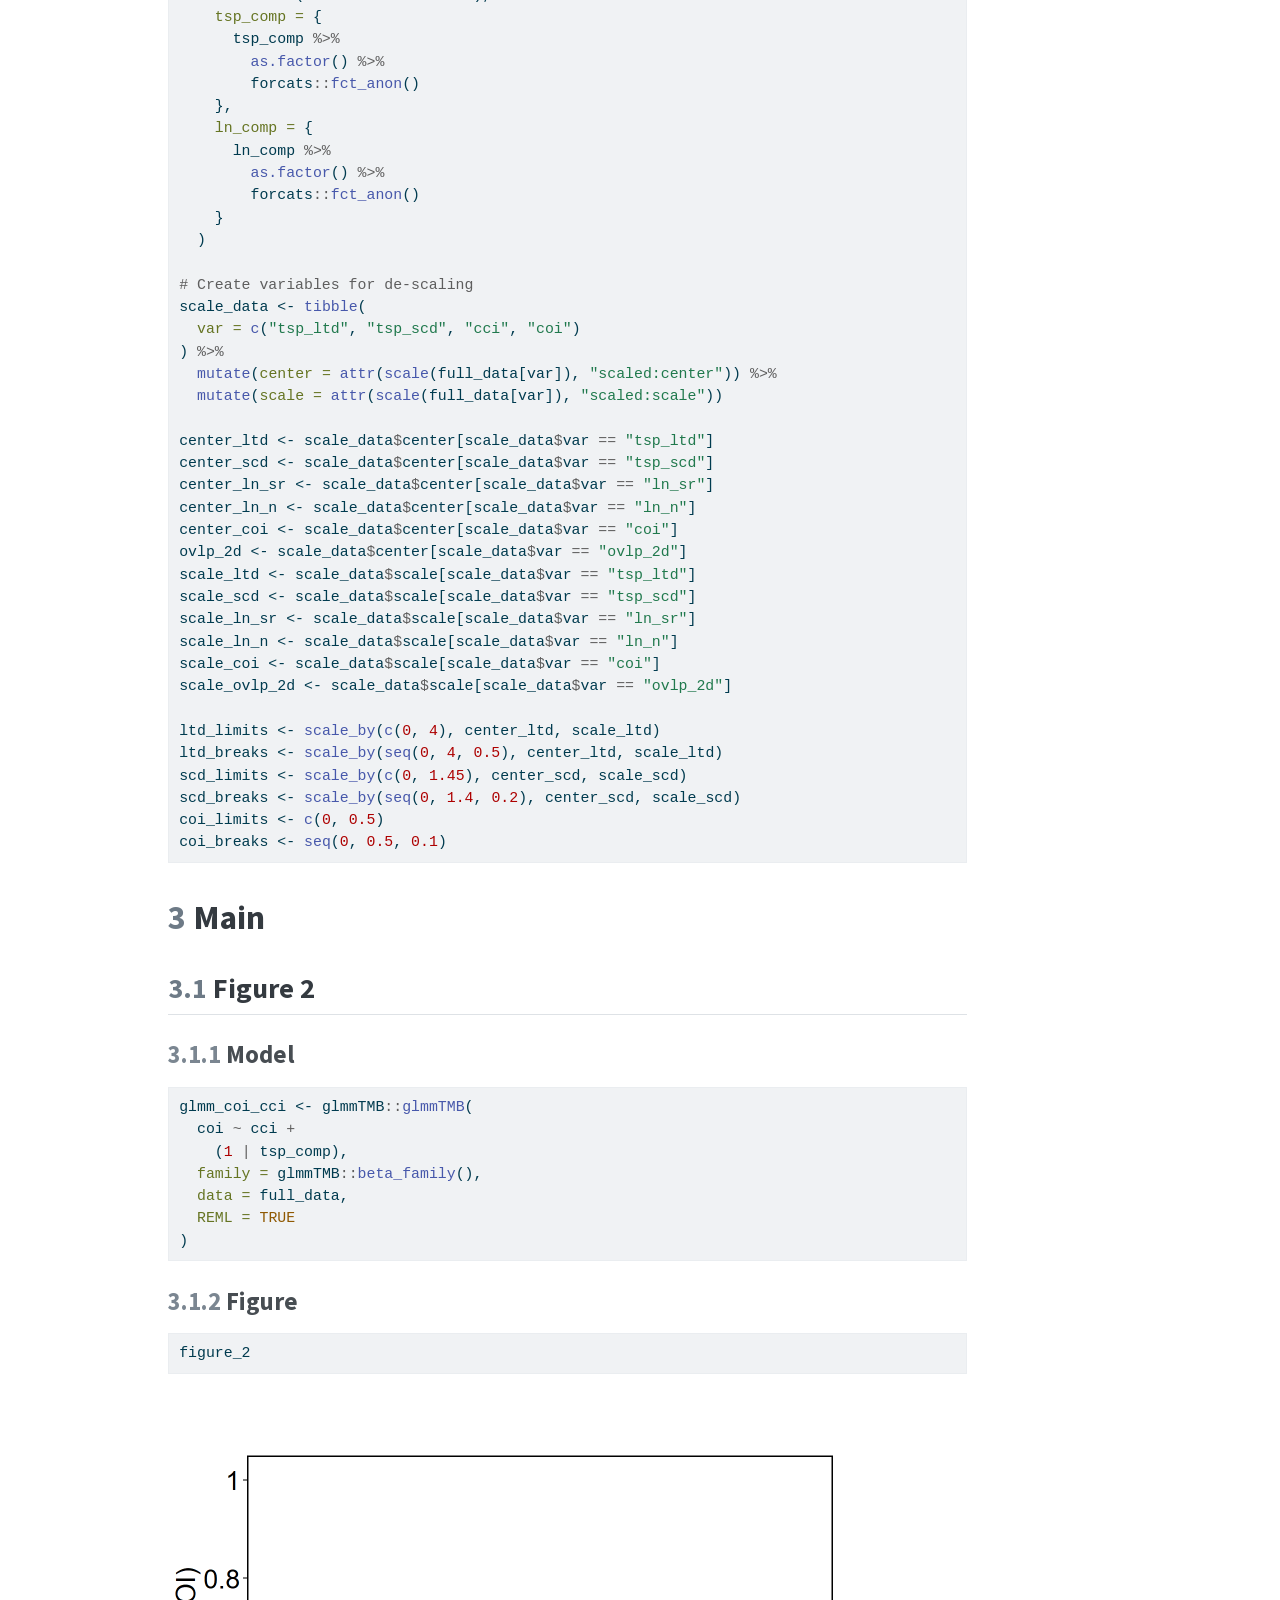
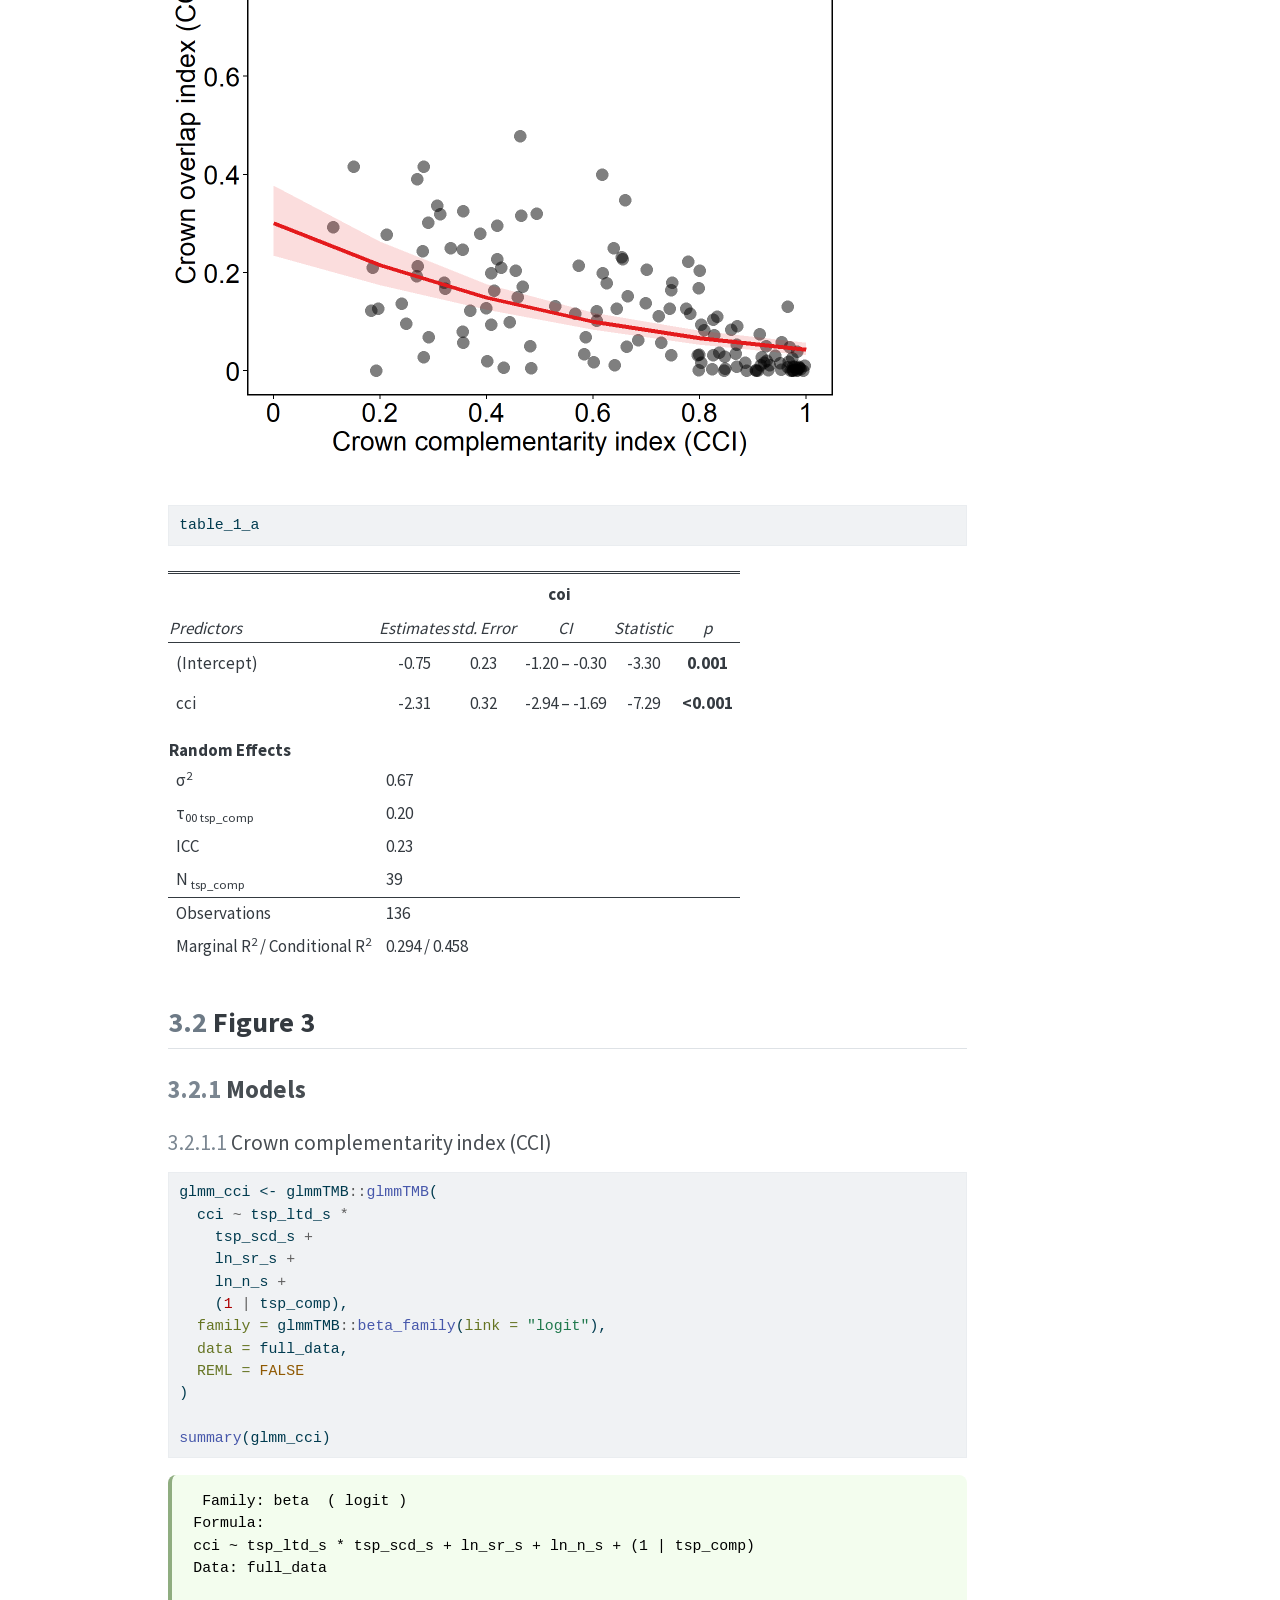
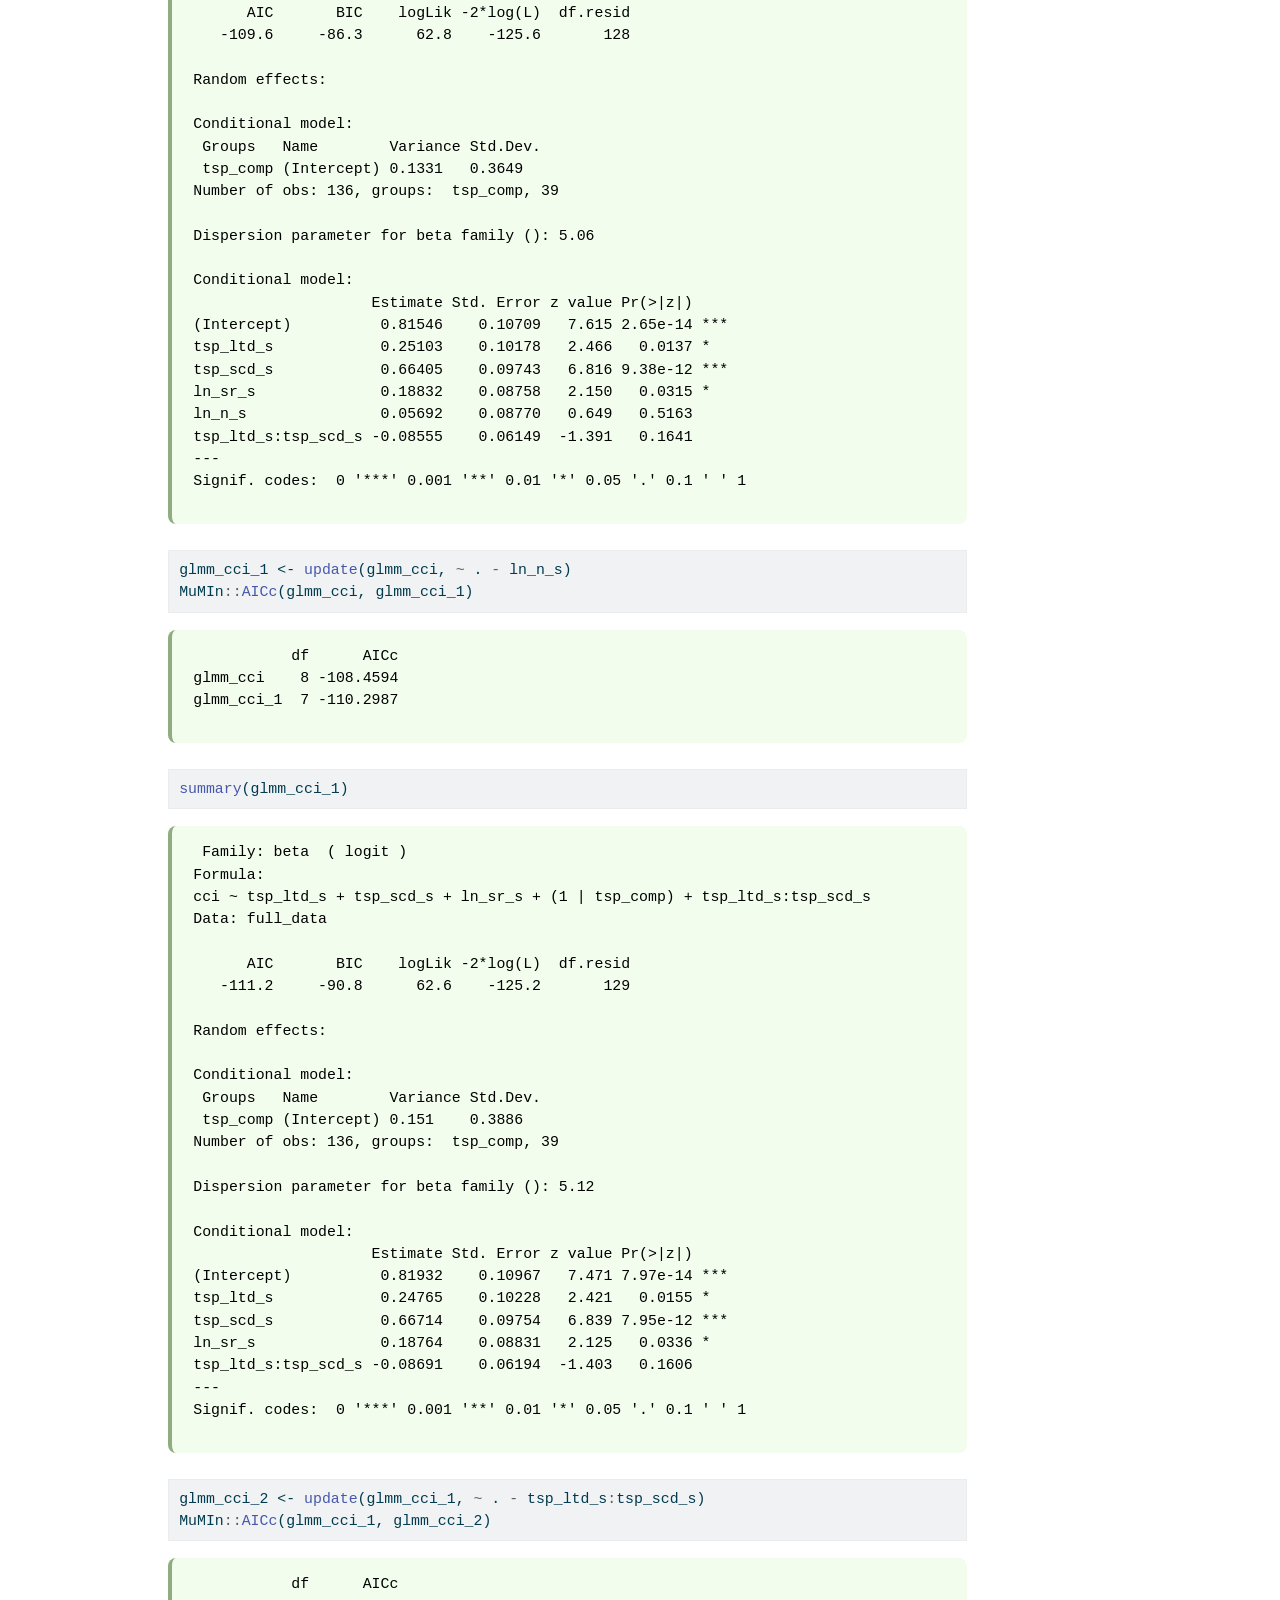
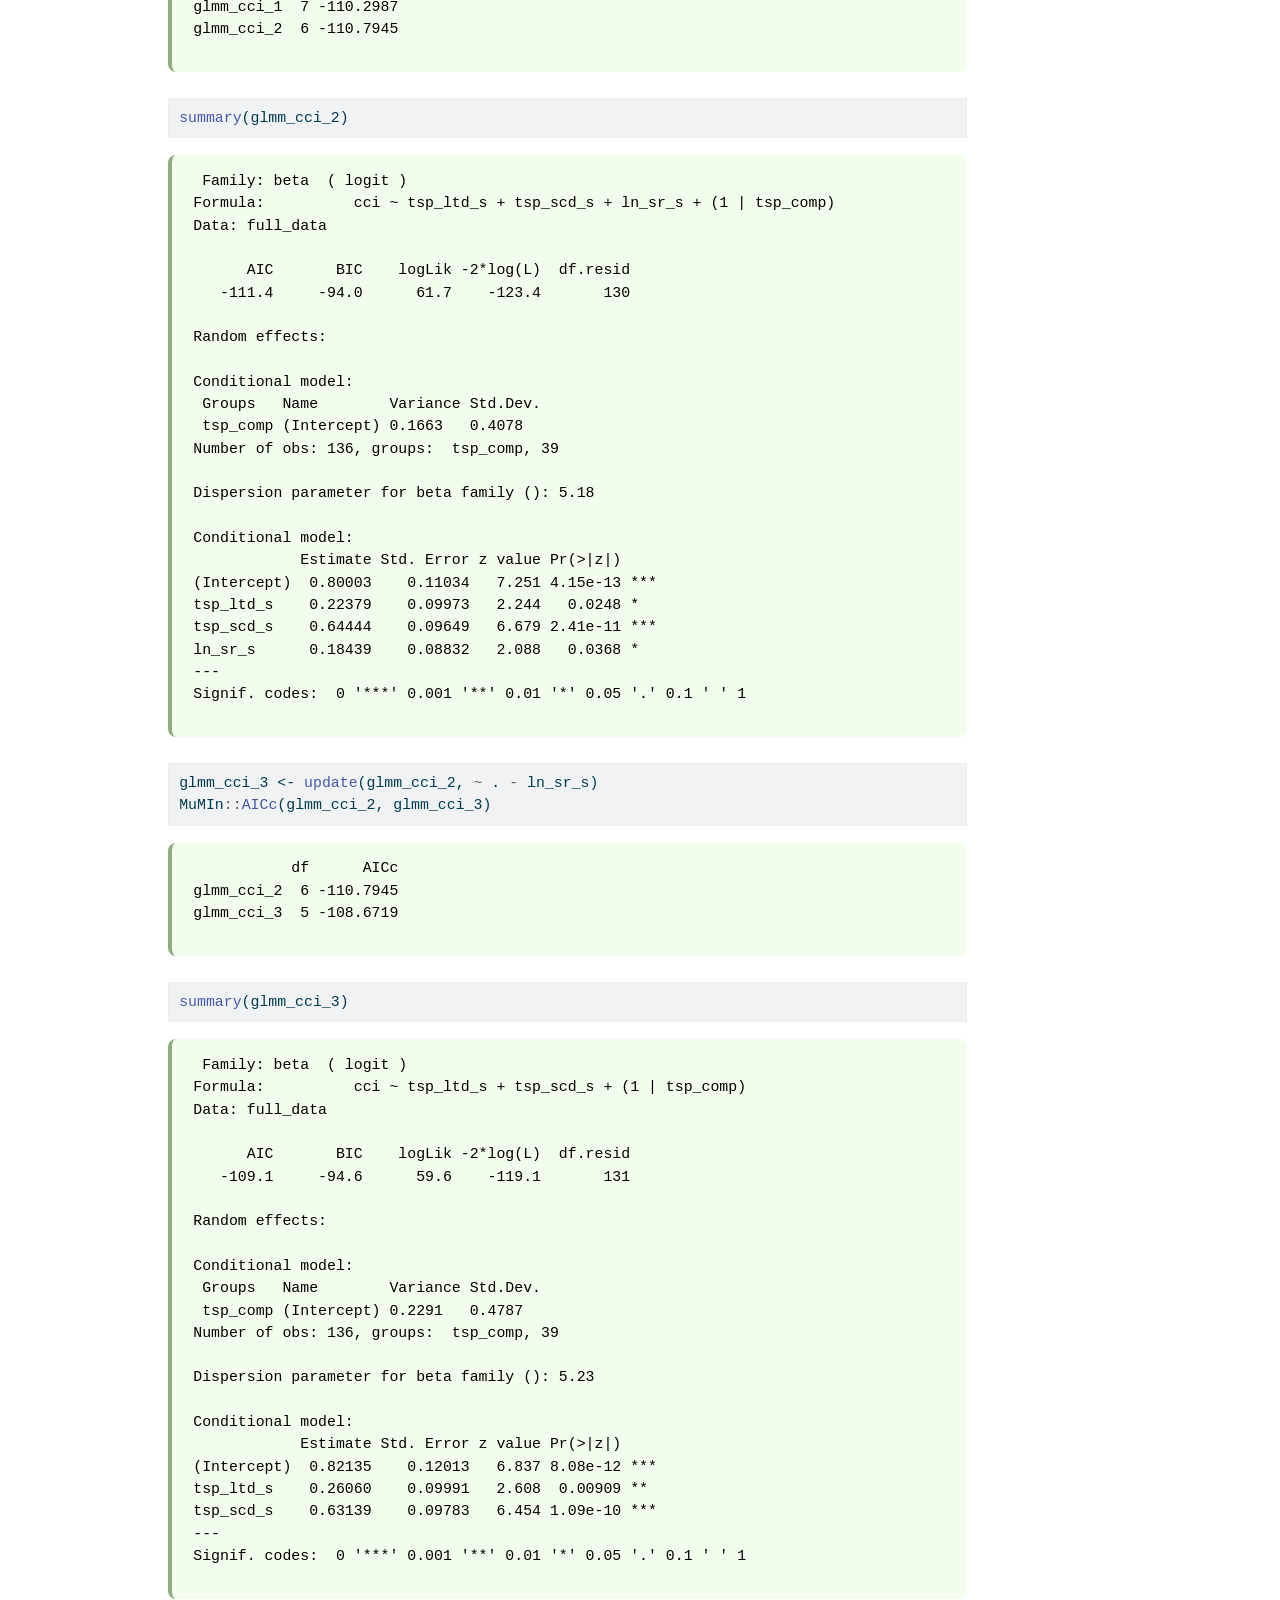
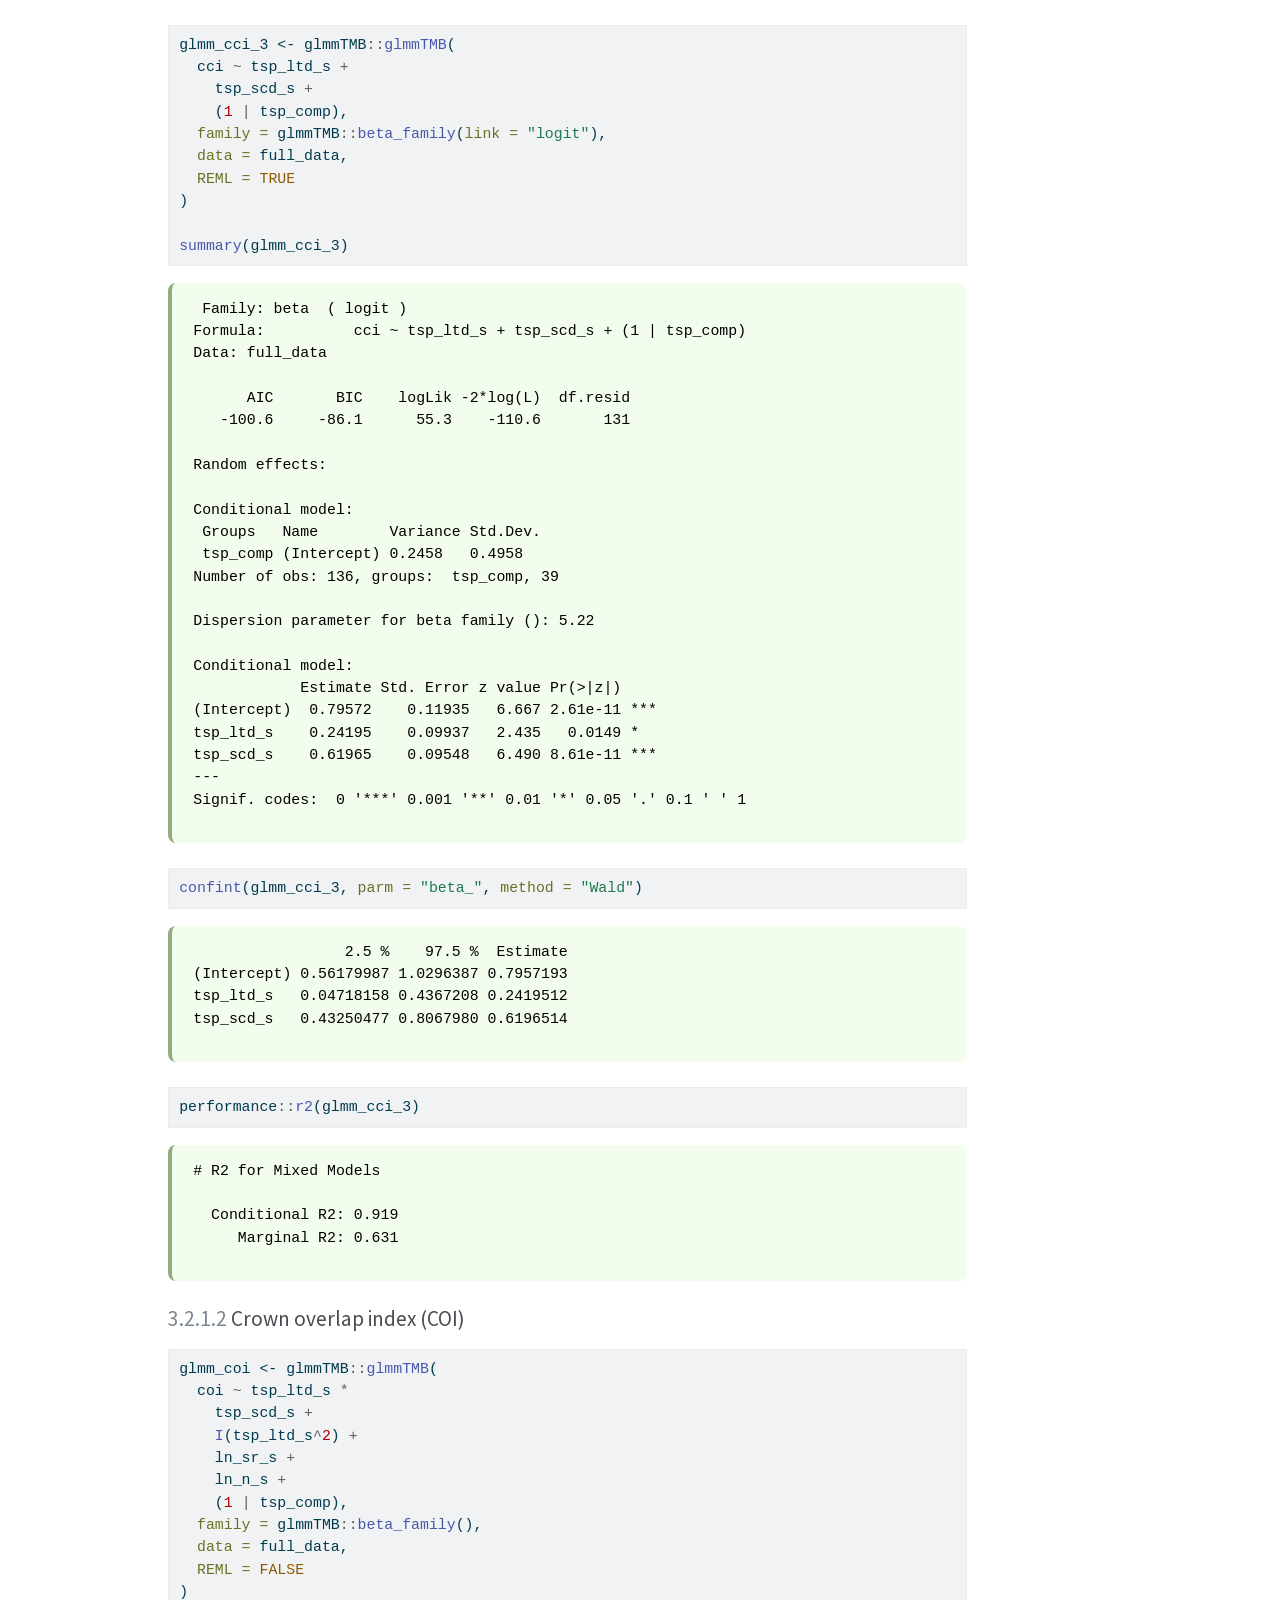
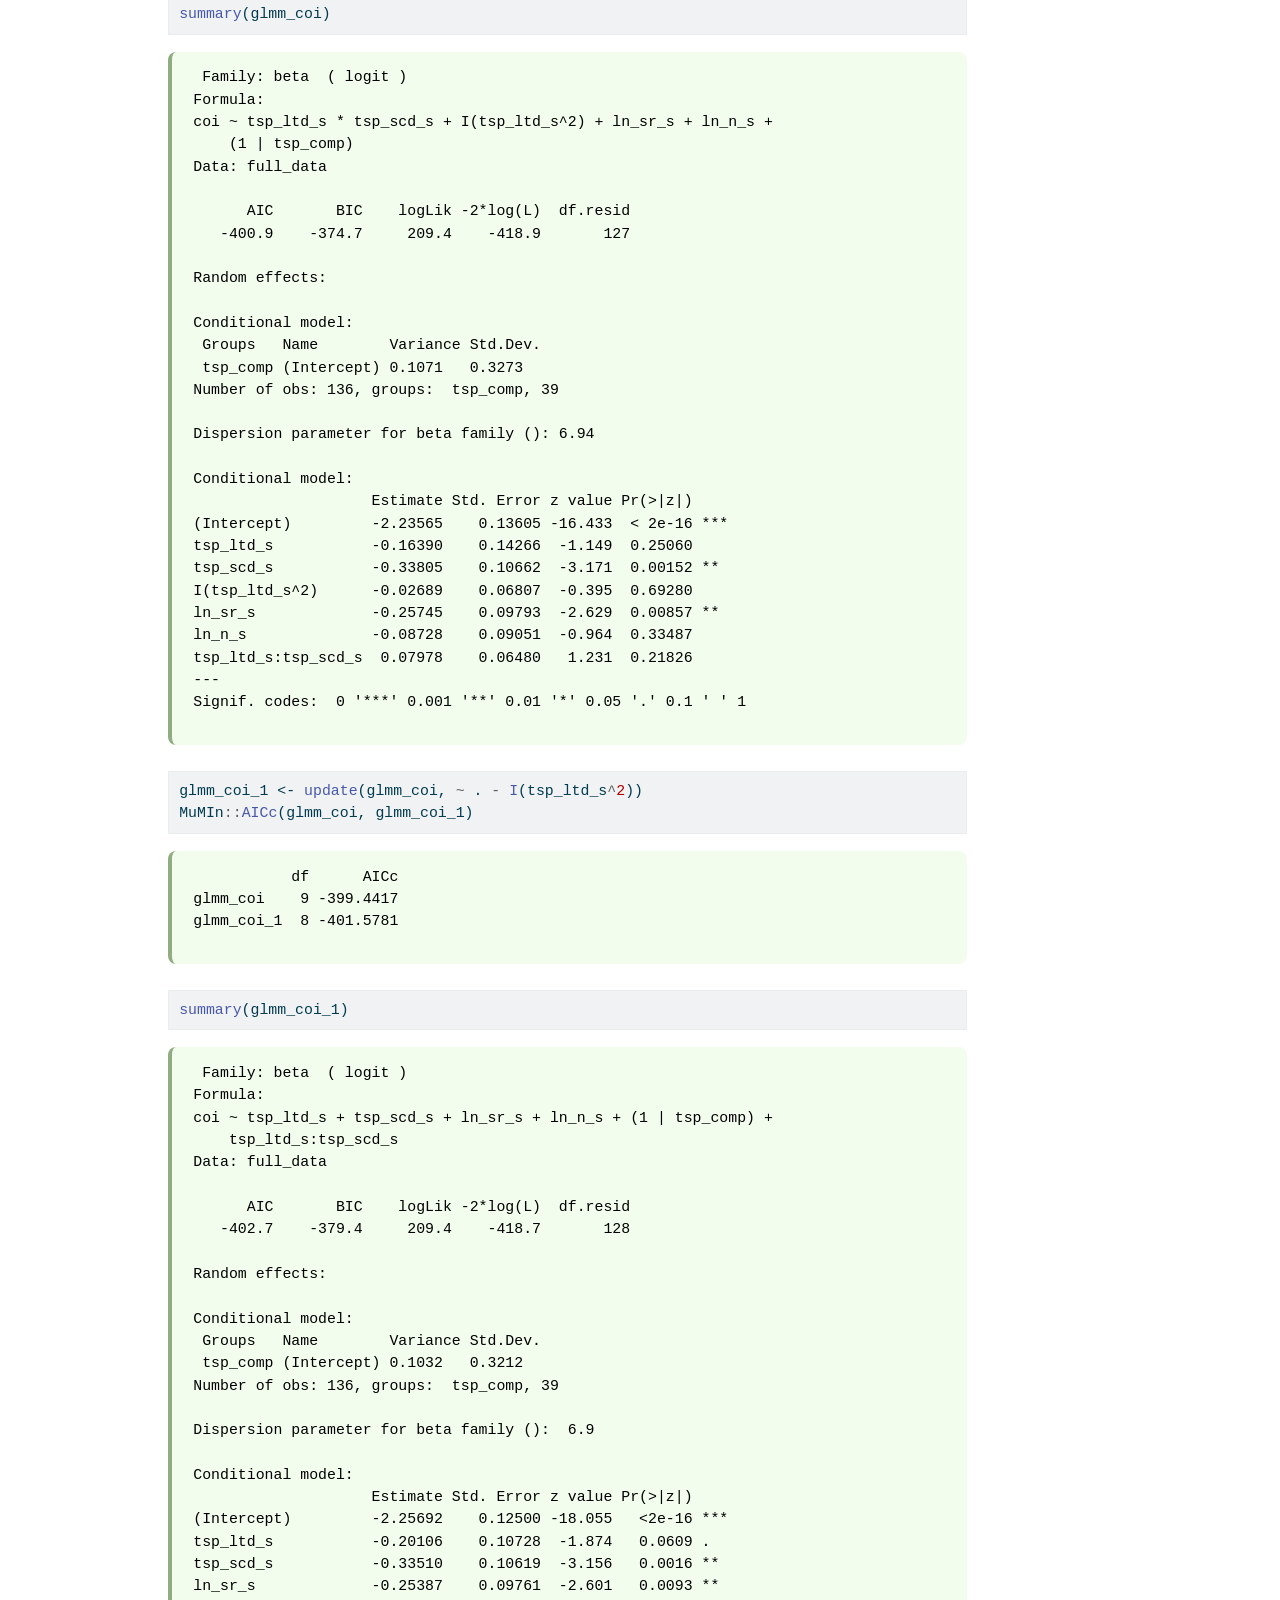
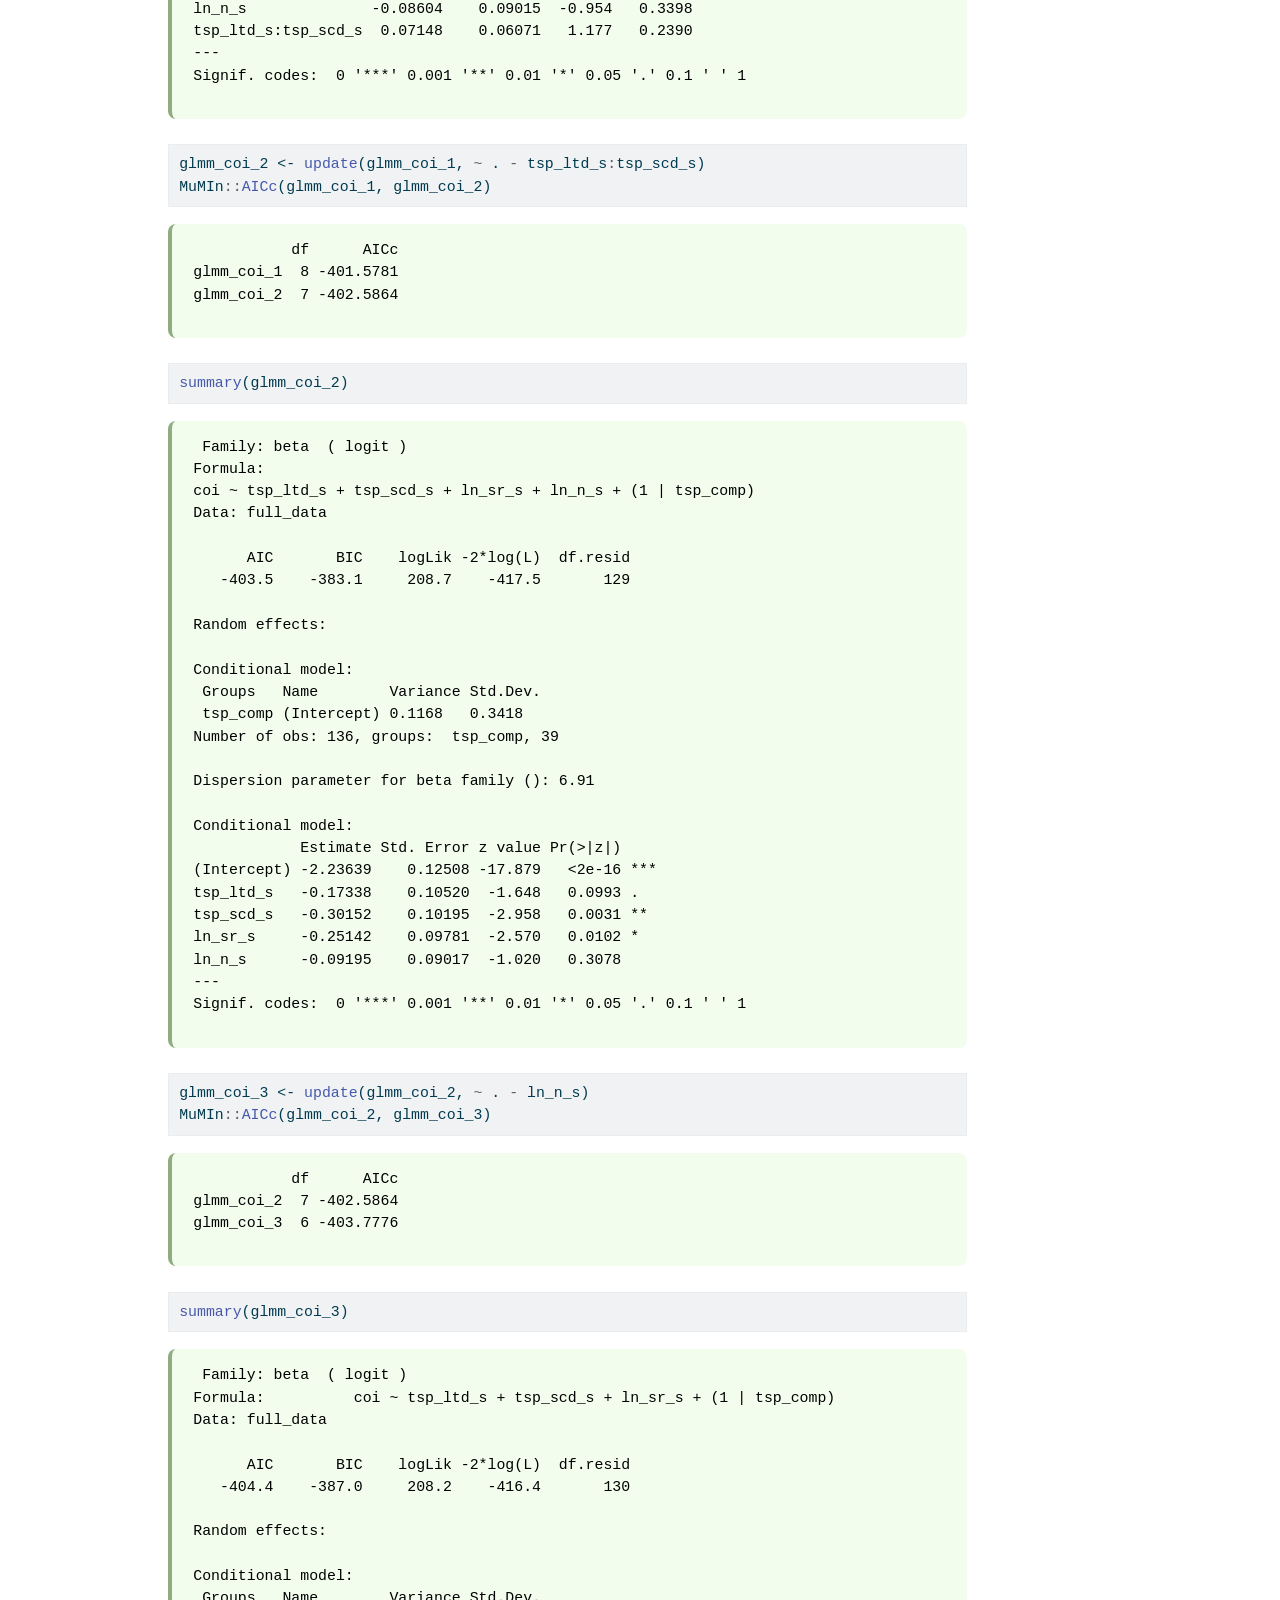
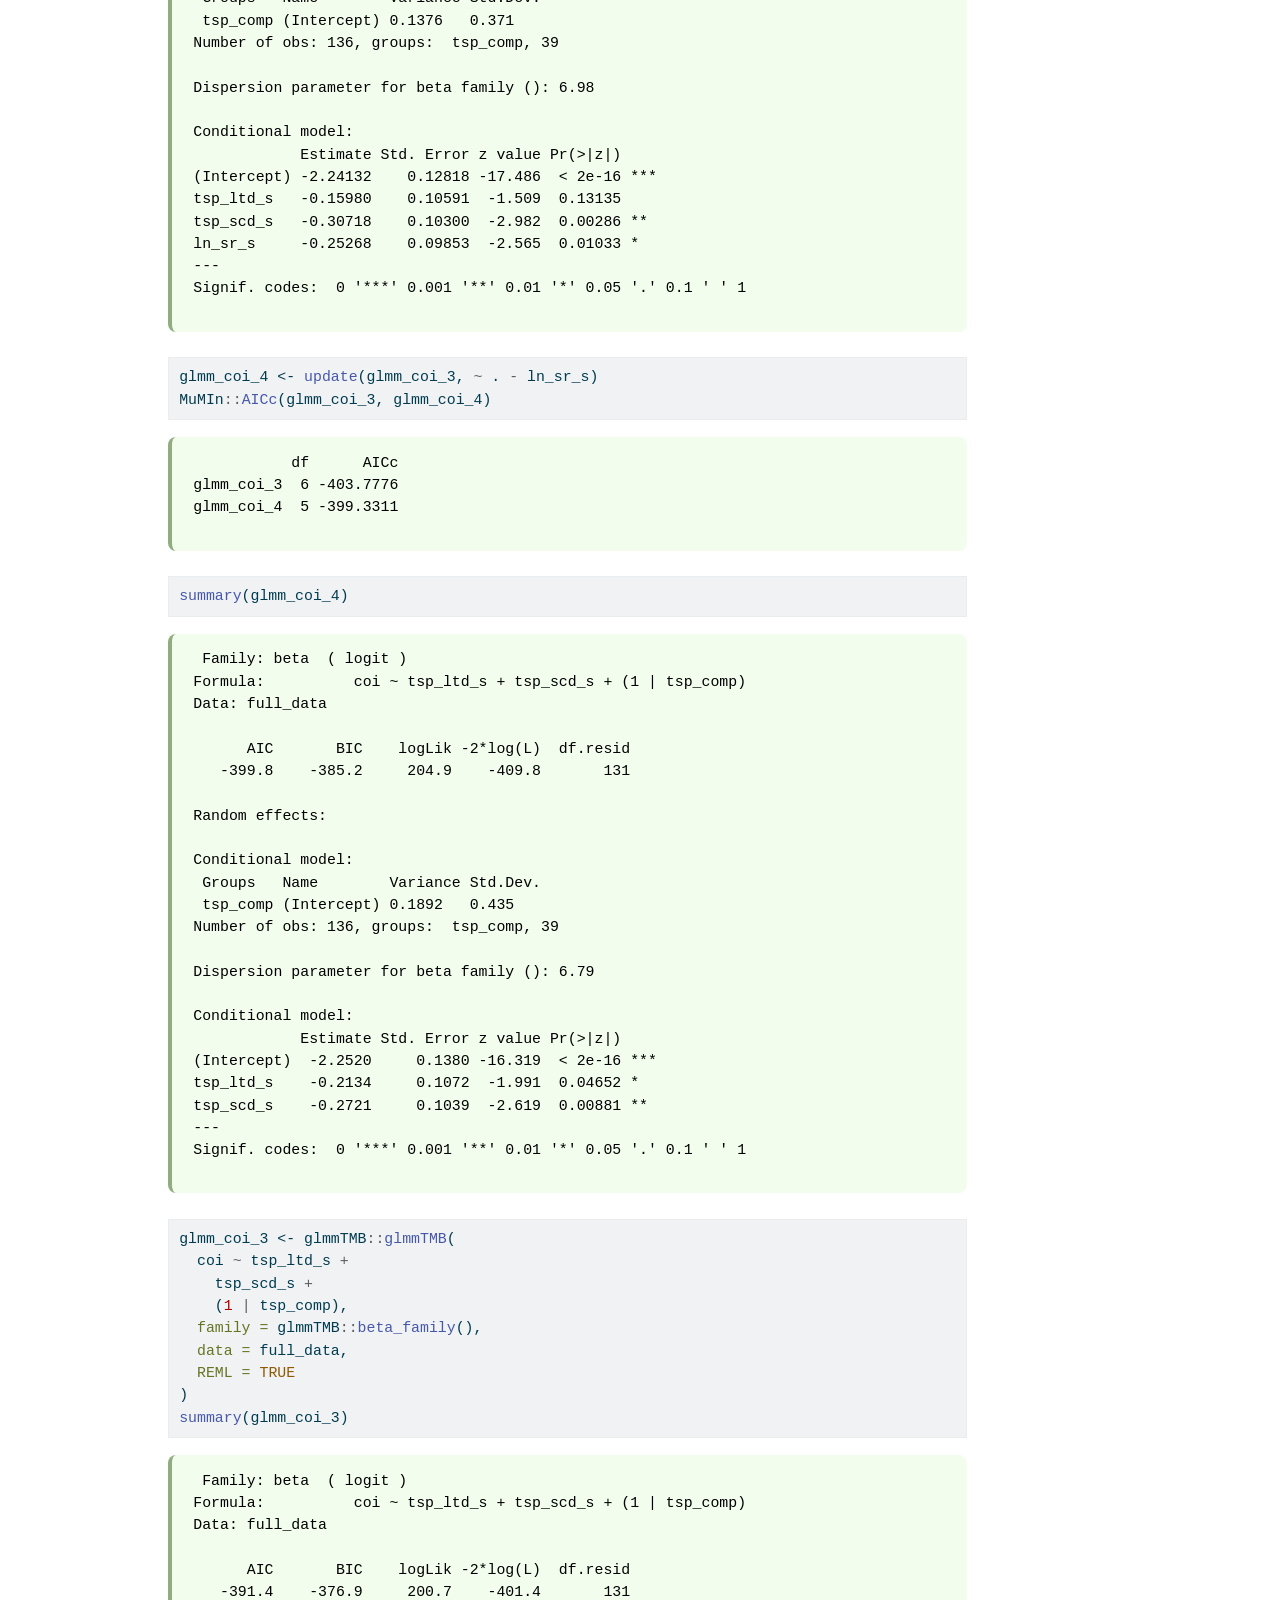
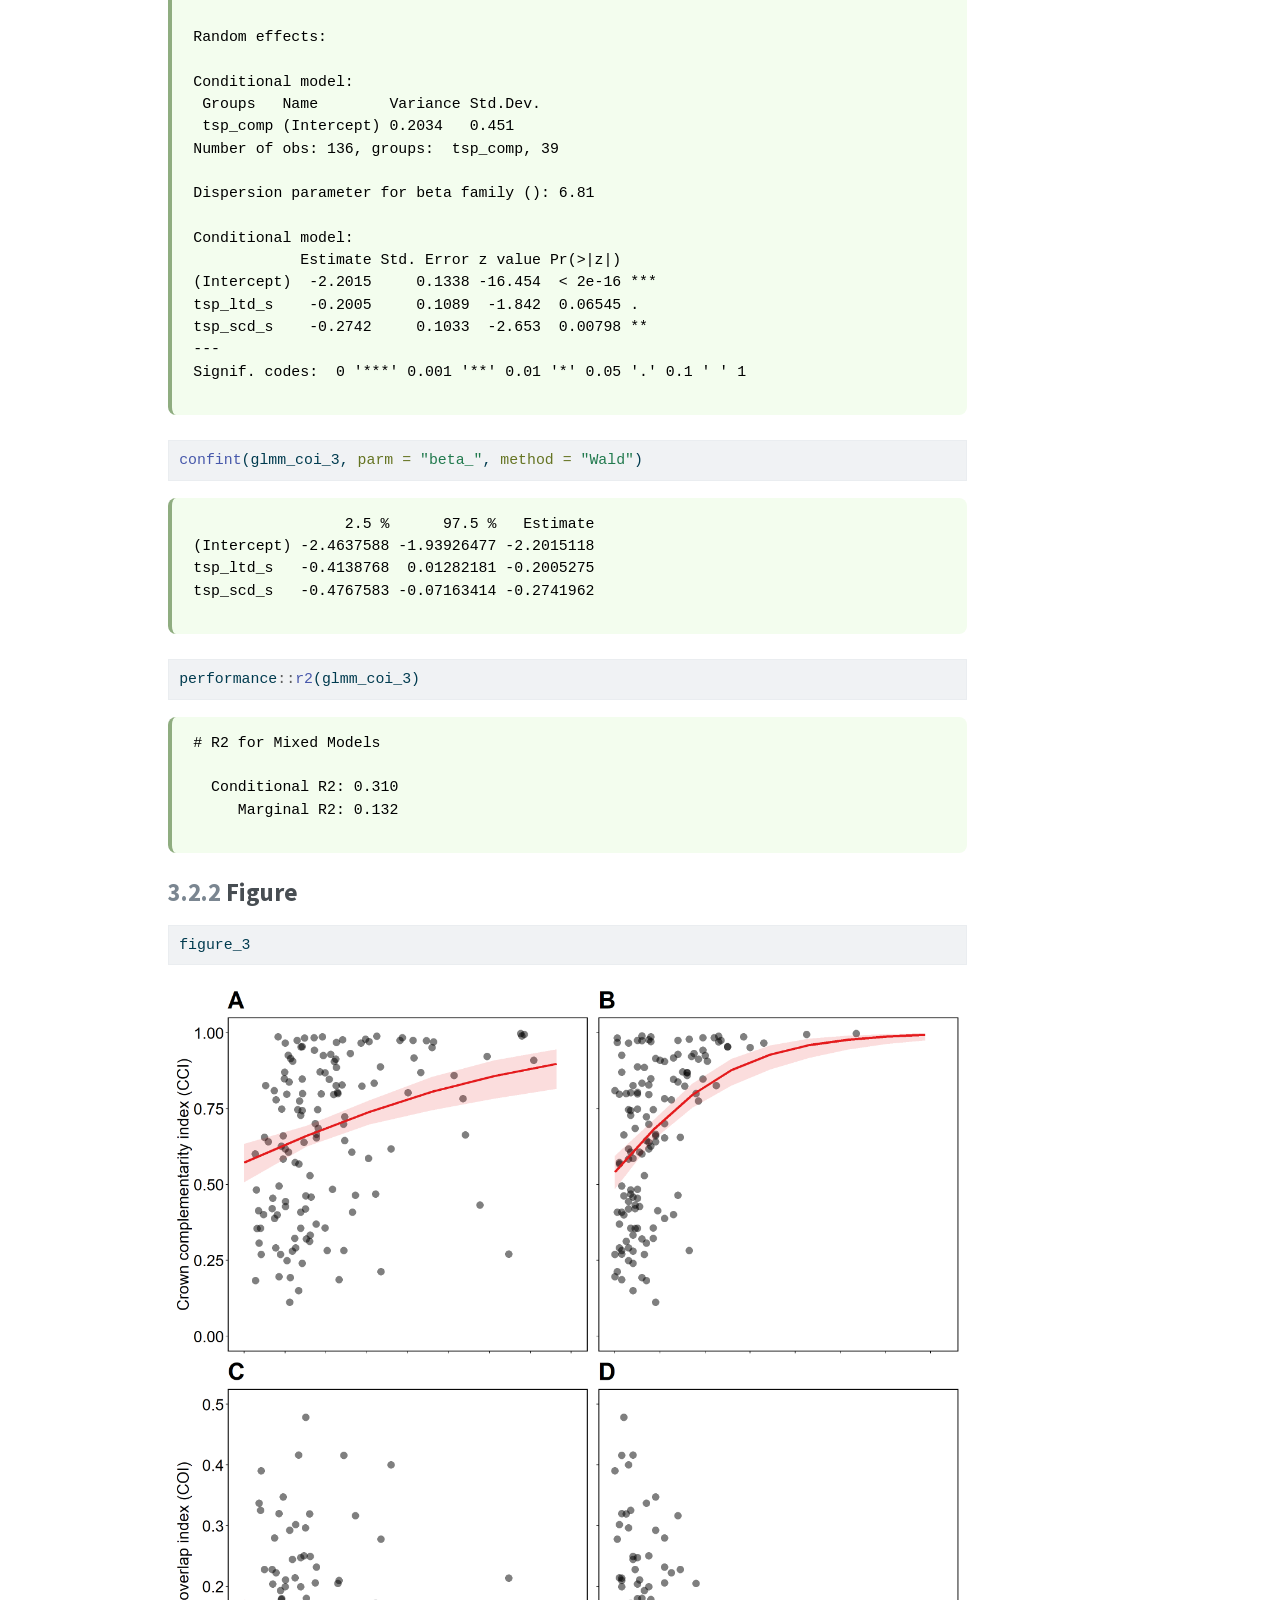
